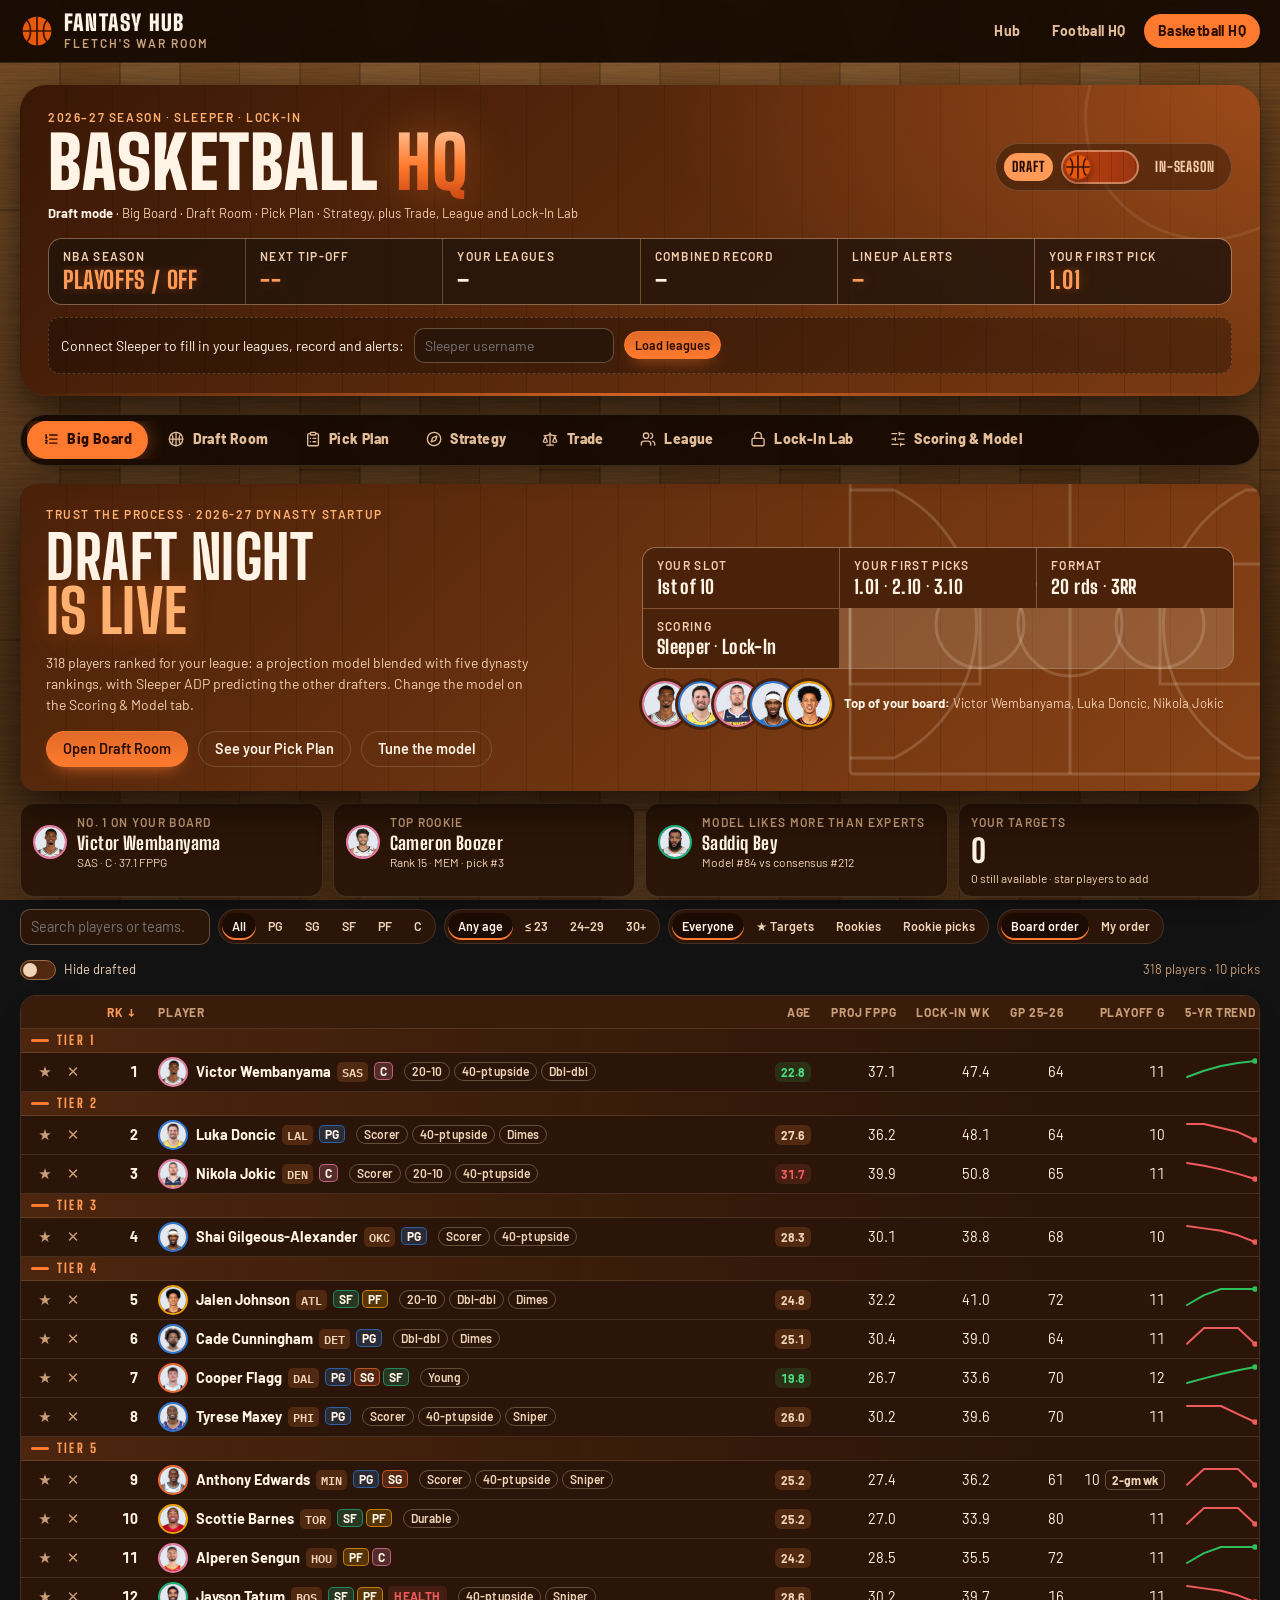
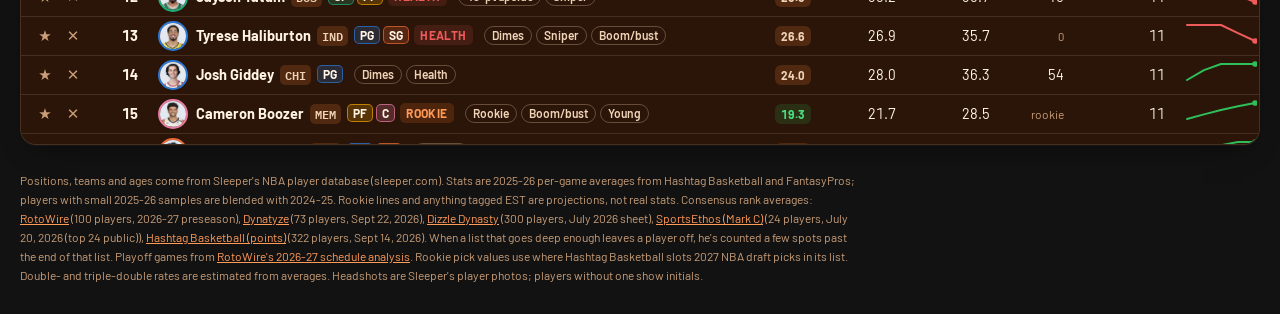
==== basketball/index.html @ 3eb24819 "Live boards: keep the team / game-time line (projection inline and short names go first), logo fallb" ====
<!doctype html><html><head><meta charset=utf8><meta name=viewport content="width=device-width,initial-scale=1,viewport-fit=cover"><style>:root{color-scheme:light;box-sizing:border-box;padding-top:env(safe-area-inset-top,0px);padding-bottom:env(safe-area-inset-bottom,0px)}html{scroll-padding-top:env(safe-area-inset-top,0px)}body{margin:0;padding:0;font:14px -apple-system,BlinkMacSystemFont,sans-serif;background:#fff;color:#000}img{max-width:100%}[hidden]:not([hidden=until-found i]){display:none!important}</style></head><body>
<title>Basketball HQ</title>
<link rel="preconnect" href="https://fonts.googleapis.com">
<link rel="preconnect" href="https://fonts.gstatic.com" crossorigin>
<link rel="stylesheet" href="https://fonts.googleapis.com/css2?family=Barlow+Condensed:wght@600;700&display=swap">
<link rel="stylesheet" href="https://fonts.googleapis.com/css2?family=IBM+Plex+Sans:wght@400;500;600;700&display=swap">
<link rel="stylesheet" href="https://fonts.googleapis.com/css2?family=IBM+Plex+Mono:wght@500;600&display=swap">
<link rel="stylesheet" href="https://fonts.googleapis.com/css2?family=Big+Shoulders+Display:wght@700;800;900&family=Barlow:wght@400;500;600;700&display=swap">
<style>
/* Layout: a scoreboard bar (brand, one-row tab rail, live pick clock) over a cool slate working floor.
   Cards are flat hairline surfaces; orange is reserved for "your turn" and primary actions.
   Type: condensed display for titles + numbers, Plex Sans for reading, Plex Mono for pick numbers and the clock. */
:root{
  --font-display:"Barlow Condensed","Arial Narrow","Roboto Condensed",system-ui,sans-serif;
  --font-body:"IBM Plex Sans",system-ui,-apple-system,"Segoe UI",Roboto,sans-serif;
  --font-mono:"IBM Plex Mono",ui-monospace,SFMono-Regular,Menlo,Consolas,monospace;
  --r-sm:6px; --r-md:10px; --r-lg:14px;
  --sp-1:4px; --sp-2:8px; --sp-3:12px; --sp-4:16px; --sp-5:24px; --sp-6:32px;
  --hit:34px;

  --page:#eef1f5; --surface:#fbfcfd; --surface-2:#f1f4f7; --surface-3:#e3e8ee;
  --ink:#0e141b; --ink-2:#3d4855; --muted:#5d6876; --grid:#e2e7ed; --axis:#b9c2cc;
  --border:rgba(14,20,27,0.10); --border-strong:rgba(14,20,27,0.22); --control:#8a96a3;
  --bar:#111821; --bar-ink:#f3f6f9; --bar-ink-2:#aab6c3; --bar-hover:#1d2733;
  --accent:#c2410c; --accent-text:#a3360a; --accent-ink:#ffffff; --accent-soft:rgba(194,65,12,0.10);
  --pg:#2a78d6; --sg:#eb6834; --sf:#1baf7a; --pf:#eda100; --c:#e87ba4;
  --s1:#2a78d6; --s2:#eb6834; --s3:#1baf7a; --s4:#eda100; --s5:#e87ba4; --s6:#008300; --s7:#4a3aa7; --s8:#e34948;
  --good:#0ca30c; --good-ink:#0b6b2b; --warn:#fab219; --warn-ink:#8a5a00; --bad:#c62828;
  --div-neg:#d03b3b; --div-pos:#2a78d6; --div-mid:#e3e8ee;
  --seq-1:#cde2fb; --seq-2:#9ec5f4; --seq-3:#5598e7; --seq-4:#256abf; --seq-5:#104281;
  --shadow:0 12px 32px rgba(14,20,27,.14); --dark:0;
}
@media (prefers-color-scheme: dark){:root:not([data-theme="light"]){
  color-scheme: dark;
  --page:#0a0d12; --surface:#121821; --surface-2:#18202b; --surface-3:#222c38;
  --ink:#f3f6f9; --ink-2:#c0c9d3; --muted:#8794a3; --grid:#1f2833; --axis:#3a4654;
  --border:rgba(255,255,255,0.09); --border-strong:rgba(255,255,255,0.20); --control:#5f6f82;
  --bar:#06090c; --bar-ink:#f3f6f9; --bar-ink-2:#9aa7b5; --bar-hover:#151c25;
  --accent:#ff7a33; --accent-text:#ff8a4c; --accent-ink:#121821; --accent-soft:rgba(255,122,51,0.14);
  --pg:#3987e5; --sg:#d95926; --sf:#199e70; --pf:#c98500; --c:#d55181;
  --s1:#3987e5; --s2:#d95926; --s3:#199e70; --s4:#c98500; --s5:#d55181; --s6:#008300; --s7:#9085e9; --s8:#e66767;
  --good:#2fbf5a; --good-ink:#2fbf5a; --warn:#fab219; --warn-ink:#fab219; --bad:#ef5b5b;
  --div-neg:#e66767; --div-pos:#3987e5; --div-mid:#2c3642;
  --seq-1:#184f95; --seq-2:#256abf; --seq-3:#3987e5; --seq-4:#6da7ec; --seq-5:#b7d3f6;
  --shadow:0 12px 32px rgba(0,0,0,.5); --dark:1;
}}
:root[data-theme="dark"]{
  color-scheme: dark;
  --page:#0a0d12; --surface:#121821; --surface-2:#18202b; --surface-3:#222c38;
  --ink:#f3f6f9; --ink-2:#c0c9d3; --muted:#8794a3; --grid:#1f2833; --axis:#3a4654;
  --border:rgba(255,255,255,0.09); --border-strong:rgba(255,255,255,0.20); --control:#5f6f82;
  --bar:#06090c; --bar-ink:#f3f6f9; --bar-ink-2:#9aa7b5; --bar-hover:#151c25;
  --accent:#ff7a33; --accent-text:#ff8a4c; --accent-ink:#121821; --accent-soft:rgba(255,122,51,0.14);
  --pg:#3987e5; --sg:#d95926; --sf:#199e70; --pf:#c98500; --c:#d55181;
  --s1:#3987e5; --s2:#d95926; --s3:#199e70; --s4:#c98500; --s5:#d55181; --s6:#008300; --s7:#9085e9; --s8:#e66767;
  --good:#2fbf5a; --good-ink:#2fbf5a; --warn:#fab219; --warn-ink:#fab219; --bad:#ef5b5b;
  --div-neg:#e66767; --div-pos:#3987e5; --div-mid:#2c3642;
  --seq-1:#184f95; --seq-2:#256abf; --seq-3:#3987e5; --seq-4:#6da7ec; --seq-5:#b7d3f6;
  --shadow:0 12px 32px rgba(0,0,0,.5); --dark:1;
}
@media (pointer:coarse){:root{--hit:44px}}

/* ---------- base ---------- */
*{box-sizing:border-box}
body{margin:0;background:var(--page);color:var(--ink);font:14px/1.5 var(--font-body)}
:focus-visible{outline:2px solid var(--accent);outline-offset:2px;border-radius:4px}
@media (prefers-reduced-motion: reduce){*,*::before,*::after{animation:none!important;transition:none!important;scroll-behavior:auto!important}}
button,input,select,textarea{font:inherit;color:inherit}
a{color:var(--accent-text)}
.num{font-variant-numeric:tabular-nums}
.vh{position:absolute!important;width:1px;height:1px;padding:0;margin:-1px;overflow:hidden;clip:rect(0 0 0 0);white-space:nowrap;border:0}
.skip{position:absolute;left:12px;top:-60px;z-index:300;background:var(--accent);color:var(--accent-ink);padding:8px 12px;border-radius:var(--r-sm);font-weight:600;text-decoration:none}
.skip:focus{top:12px}
h1,h2,h3{margin:0;text-wrap:balance}
h1,h2{font-family:var(--font-display);font-weight:700;letter-spacing:.2px;line-height:1.05}
h2{font-size:30px}
h3{font-size:15px;font-weight:650;letter-spacing:-.1px}
.sub{color:var(--muted);font-size:13px}
.eyebrow{font:600 12px/1 var(--font-body);text-transform:uppercase;letter-spacing:1.2px;color:var(--muted)}

/* ---------- scoreboard bar ---------- */
header.top{position:sticky;top:env(safe-area-inset-top,0px);z-index:40;background:var(--bar);color:var(--bar-ink);box-shadow:0 1px 0 rgba(255,255,255,.04)}
.top-inner{max-width:1480px;margin:0 auto;display:flex;align-items:center;gap:var(--sp-4);padding:0 20px;min-height:58px}
.brand{display:flex;align-items:center;gap:10px;white-space:nowrap;font:700 22px/1 var(--font-display);letter-spacing:.4px;text-transform:uppercase}
.brand small{display:block;font:500 12px/1.3 var(--font-body);color:var(--bar-ink-2);letter-spacing:.3px;text-transform:none;margin-top:3px}
.brand svg{flex:none}
nav.tabs{display:flex;gap:2px;overflow-x:auto;scrollbar-width:none;flex:1;min-width:0;align-self:stretch}
nav.tabs::-webkit-scrollbar{display:none}
nav.tabs button{position:relative;background:none;border:0;padding:0 12px;color:var(--bar-ink-2);cursor:pointer;font-weight:600;font-size:13.5px;white-space:nowrap;min-height:44px}
nav.tabs button:hover{color:var(--bar-ink);background:var(--bar-hover)}
nav.tabs button[aria-selected="true"]{color:var(--bar-ink)}
nav.tabs button[aria-selected="true"]::after{content:"";position:absolute;left:10px;right:10px;bottom:0;height:3px;border-radius:3px 3px 0 0;background:var(--accent)}
nav.tabs button:focus-visible{outline-offset:-3px}
.top-right{display:flex;gap:8px;align-items:center;flex:none}
.pill{display:inline-flex;align-items:center;gap:6px;padding:4px 10px;border:1px solid var(--border);border-radius:999px;font-size:12px;color:var(--ink-2);background:var(--surface);white-space:nowrap}
header .pill{background:transparent;border-color:rgba(255,255,255,.16);color:var(--bar-ink-2)}
.clockpill{font-family:var(--font-mono);font-weight:600;cursor:pointer}
.clockpill.mine{background:var(--accent);border-color:var(--accent);color:var(--accent-ink)}
.clockpill.low{animation:pulse 1s infinite}
.iconbtn{background:var(--surface);border:1px solid var(--border);border-radius:var(--r-md);min-width:var(--hit);min-height:var(--hit);padding:4px 10px;cursor:pointer;color:var(--ink-2)}
.iconbtn:hover{color:var(--ink);border-color:var(--border-strong)}
@media (max-width:900px){
  .top-inner{flex-wrap:wrap;gap:0 12px;padding:8px 16px 0}
  .brand{font-size:19px}
  .top-right{margin-left:auto}
  nav.tabs{flex-basis:100%;order:3;margin:6px -16px 0;padding:0 8px}
}

main{max-width:1480px;margin:0 auto;padding-block:24px;padding-inline:20px}
@media (max-width:760px){main{padding-block:16px;padding-inline:16px}}
section.view{display:none}
section.view.on{display:block;animation:rise .25s ease}
@keyframes rise{from{opacity:.4;transform:translateY(4px)}to{opacity:1;transform:none}}
@keyframes fade{from{opacity:0}to{opacity:1}}
.viewhead{display:flex;gap:var(--sp-3) var(--sp-4);align-items:flex-end;flex-wrap:wrap;margin-bottom:var(--sp-4)}
.viewhead .sub{margin-top:4px;max-width:70ch}
.card{background:var(--surface);border:1px solid var(--border);border-radius:var(--r-lg);padding:var(--sp-4);min-width:0}
.card h3{margin-bottom:2px}
.card > .sub{max-width:80ch}
.grid{display:grid;gap:var(--sp-4)}
.g2{grid-template-columns:repeat(2,minmax(0,1fr))}
.g3{grid-template-columns:repeat(3,minmax(0,1fr))}
.g4{grid-template-columns:repeat(4,minmax(0,1fr))}
@media (max-width:1100px){.g3,.g4{grid-template-columns:repeat(2,minmax(0,1fr))}}
@media (max-width:760px){.g2,.g3,.g4{grid-template-columns:minmax(0,1fr)} .slider-row{grid-template-columns:80px 1fr 80px}}
.row{display:flex;gap:var(--sp-2) 10px;align-items:center;flex-wrap:wrap}
.row > div{min-width:0}
.spacer{flex:1}
.stack > * + *{margin-top:var(--sp-4)}

/* ---------- board hero ---------- */
.hero{display:grid;grid-template-columns:1.4fr 1fr;gap:var(--sp-4);margin-bottom:var(--sp-4)}
@media (max-width:1000px){.hero{grid-template-columns:minmax(0,1fr)}}
.hero-main{position:relative;overflow:hidden;padding:20px 22px}
.hero-main h1{font-size:40px;margin:8px 0 8px;max-width:16ch;text-transform:uppercase}
.hero-main p{color:var(--ink-2);max-width:58ch;margin:0 0 16px;position:relative}
.hero-main .row{position:relative}
.court{position:absolute;right:-70px;top:-30px;opacity:.09;pointer-events:none}
@media (max-width:760px){.hero-main h1{font-size:32px}.court{display:none}}
.kpis{display:grid;grid-template-columns:repeat(4,minmax(0,1fr));gap:var(--sp-3)}
@media (max-width:1000px){.kpis{grid-template-columns:repeat(2,minmax(0,1fr))}}
@media (max-width:520px){#kpis{grid-template-columns:minmax(0,1fr)}}
.kpi{background:var(--surface);border:1px solid var(--border);border-radius:var(--r-md);padding:12px 14px;min-width:0}
.kpi .l{font-size:12px;color:var(--muted);text-transform:uppercase;letter-spacing:1px;font-weight:600}
.kpi .v{font:700 26px/1.1 var(--font-display);margin-top:3px;overflow-wrap:anywhere;letter-spacing:.2px}
.kpi .row>div{min-width:0}
.kpi .s{font-size:12px;color:var(--ink-2)}

/* ---------- controls ---------- */
.controls{display:flex;flex-wrap:wrap;gap:var(--sp-2);align-items:center;margin:var(--sp-4) 0 var(--sp-3)}
input[type=search],input[type=text],input[type=number],select{background:var(--surface);border:1px solid var(--border-strong);border-radius:var(--r-md);padding:6px 10px;min-height:var(--hit);outline:none;max-width:100%}
input[type=search]:focus,input[type=text]:focus,input[type=number]:focus,select:focus{border-color:var(--accent);box-shadow:0 0 0 3px var(--accent-soft)}
input[type=search]{min-width:220px}
@media (max-width:520px){input[type=search]{min-width:0;flex:1 1 100%}}
.chips{display:inline-flex;background:var(--surface);border:1px solid var(--border);border-radius:var(--r-md);padding:3px;gap:2px;max-width:100%;overflow-x:auto}
.chips button{border:0;background:none;padding:4px 10px;min-height:calc(var(--hit) - 8px);border-radius:7px;cursor:pointer;color:var(--ink-2);font-weight:600;font-size:12.5px;white-space:nowrap}
.chips button:hover{color:var(--ink);background:var(--surface-2)}
.chips button.on{background:var(--ink);color:var(--surface)}
.btn{display:inline-flex;align-items:center;justify-content:center;gap:6px;background:var(--surface);border:1px solid var(--border-strong);border-radius:var(--r-md);padding:6px 14px;min-height:var(--hit);cursor:pointer;font-weight:600;white-space:nowrap}
.btn:hover{background:var(--surface-2)}
.btn.primary{background:var(--accent);border-color:var(--accent);color:var(--accent-ink)}
.btn.primary:hover{filter:brightness(1.07)}
.btn.small{padding:3px 10px;font-size:12.5px;min-height:calc(var(--hit) - 6px);border-radius:8px}
.btn.ghost{border-color:transparent;background:none}
.btn.ghost:hover{background:var(--surface-2)}
.btn.danger{color:var(--bad)}
.btn:disabled{opacity:.45;cursor:not-allowed}
label.tog{position:relative;display:inline-flex;align-items:center;gap:8px;cursor:pointer;font-size:13px;color:var(--ink-2);min-height:var(--hit)}
.switch{position:relative;width:36px;height:20px;background:var(--surface-3);border-radius:999px;transition:.2s;flex:none;border:1px solid var(--control)}
.switch::after{content:"";position:absolute;left:2px;top:2px;width:14px;height:14px;border-radius:50%;background:var(--ink-2);transition:.2s}
input.sw{position:absolute;opacity:0;width:1px;height:1px;margin:0}
input.sw:checked + .switch{background:var(--accent);border-color:var(--accent)}
input.sw:checked + .switch::after{left:18px;background:var(--accent-ink)}
input.sw:focus-visible + .switch{outline:2px solid var(--accent);outline-offset:2px}
input[type=range]{accent-color:var(--accent);width:100%;min-height:24px}
details.setup{background:var(--surface);border:1px solid var(--border);border-radius:var(--r-lg);margin-bottom:var(--sp-4)}
details.setup summary{list-style:none;display:flex;align-items:center;gap:10px;flex-wrap:wrap;padding:10px 14px;cursor:pointer;min-height:var(--hit)}
details.setup summary::-webkit-details-marker{display:none}
details.setup summary::before{content:"";width:8px;height:8px;border-right:2px solid var(--muted);border-bottom:2px solid var(--muted);transform:rotate(-45deg);transition:.15s;flex:none}
details.setup[open] summary::before{transform:rotate(45deg)}
details.setup summary b{font-weight:650}
.setup-grid{display:flex;flex-wrap:wrap;gap:var(--sp-3) var(--sp-4);padding:4px 14px 14px;border-top:1px solid var(--border)}
.setup-grid label{display:flex;flex-direction:column;gap:4px;font-size:12px;color:var(--muted);font-weight:600;padding-top:10px}
.setup-grid label.wide{flex:1 1 260px}
.setup-grid input[type=text]{width:100%}
.toolbar{display:flex;gap:var(--sp-2);flex-wrap:wrap;align-items:center}

/* ---------- tables ---------- */
.tablewrap{overflow:auto;border:1px solid var(--border);border-radius:var(--r-lg);background:var(--surface);max-height:calc(100vh - 230px)}
@media (max-width:760px){.tablewrap{max-height:none}}
table{border-collapse:separate;border-spacing:0;width:100%}
th,td{padding:8px 10px;text-align:left;white-space:nowrap;border-bottom:1px solid var(--border)}
thead th{position:sticky;top:0;background:var(--surface-2);z-index:2;font-size:12px;font-weight:600;text-transform:uppercase;letter-spacing:.8px;color:var(--muted);user-select:none}
thead th[data-k]{cursor:pointer}
thead th button.sortbtn{all:unset;cursor:pointer;display:inline-flex;gap:4px;align-items:center}
thead th button.sortbtn:focus-visible{outline:2px solid var(--accent);outline-offset:2px;border-radius:3px}
thead th:hover{color:var(--ink)}
thead th.sorted{color:var(--accent-text)}
tbody tr[data-id],tbody tr[data-pick]{cursor:pointer;transition:background .12s}
tbody tr:hover{background:var(--surface-2)}
tbody tr:focus-visible{outline:2px solid var(--accent);outline-offset:-2px}
tbody tr.drafted{opacity:.4}
tbody tr.drafted td.nm{text-decoration:line-through}
td.r{text-align:right} th.r{text-align:right}
tr.tierbreak td{background:var(--page);color:var(--muted);font:700 12px/1 var(--font-display);text-transform:uppercase;letter-spacing:1.6px;padding:7px 10px;cursor:default}
tr.tierbreak td::before{content:"";display:inline-block;width:14px;height:2px;background:var(--accent);vertical-align:middle;margin-right:8px;border-radius:2px}
.pname{font-weight:650}
.pmeta{font-size:12px;color:var(--muted)}
.pos{display:inline-block;min-width:26px;text-align:center;font-size:12px;font-weight:700;padding:1px 6px;border-radius:var(--r-sm);border:1px solid var(--border-strong);color:var(--ink)}
.dot{display:inline-block;width:8px;height:8px;border-radius:50%;margin-right:5px;vertical-align:middle}
.team{font:600 12px/1.4 var(--font-mono);color:var(--ink-2);background:var(--surface-3);border-radius:5px;padding:0 5px;margin-left:6px}
.tag{display:inline-block;font-size:12px;font-weight:700;padding:1px 6px;border-radius:5px;margin-left:5px;vertical-align:1px;letter-spacing:.4px}
.tag.rk{background:var(--accent-soft);color:var(--accent-text)}
.tag.inj{background:color-mix(in srgb,var(--bad) 13%,transparent);color:var(--bad)}
.tag.est{background:var(--surface-3);color:var(--ink-2)}
.bar{position:relative;height:8px;background:var(--surface-3);border-radius:4px;min-width:90px;overflow:hidden}
.bar i{position:absolute;left:0;top:0;bottom:0;border-radius:4px;background:var(--accent)}
.star{background:none;border:0;cursor:pointer;color:var(--muted);font-size:15px;padding:0;line-height:1;min-width:26px;min-height:26px;border-radius:6px}
.star:hover{background:var(--surface-3);color:var(--ink)}
.star.on{color:var(--warn-ink)}
.star.avoid.on{color:var(--bad)}
.agechip{display:inline-block;min-width:36px;text-align:center;border-radius:var(--r-sm);padding:1px 5px;font-weight:700;font-size:12px}
.delta-up{color:var(--good-ink)} .delta-dn{color:var(--bad)}

/* ---------- modal ---------- */
.modal-bg{position:fixed;inset:0;background:rgba(6,9,12,.62);z-index:100;display:none;align-items:flex-start;justify-content:center;padding:40px 16px;overflow:auto}
.modal-bg.on{display:flex;animation:fade .2s}
.modal{background:var(--surface);border:1px solid var(--border-strong);border-radius:18px;max-width:980px;width:100%;box-shadow:var(--shadow);overflow:hidden}
.modal-head{padding:18px 20px;display:flex;gap:16px;align-items:center;border-bottom:1px solid var(--border);background:var(--surface-2)}
.modal-head h2{font-size:30px}
.avatar{width:58px;height:58px;border-radius:14px;display:grid;place-items:center;font-weight:800;font-size:20px;color:var(--ink);background:var(--surface-3);flex:none}
.modal-body{padding:18px 20px}
.close{margin-left:auto;font-size:18px}
@media (max-width:600px){.modal-bg{padding:0}.modal{border-radius:0;min-height:100%}.modal-head{flex-wrap:wrap}}

/* ---------- draft room ---------- */
.draft-layout{display:grid;grid-template-columns:minmax(0,1.1fr) minmax(0,1.25fr) minmax(0,1fr);gap:var(--sp-4);align-items:start}
@media (max-width:1200px){.draft-layout{grid-template-columns:repeat(2,minmax(0,1fr))}}
@media (max-width:800px){.draft-layout{grid-template-columns:minmax(0,1fr)}}
.clock{position:relative;border-radius:var(--r-lg);padding:18px;background:var(--bar);color:var(--bar-ink);overflow:hidden}
.clock .sub,.clock .pmeta{color:var(--bar-ink-2)}
.clock .bar i{background:var(--accent)}
.clock.mine{box-shadow:0 0 0 2px var(--accent) inset}
.clock.mine::before{content:"";position:absolute;inset:0 auto 0 0;width:6px;background:var(--accent)}
.clock .big{font:700 38px/1 var(--font-display);text-transform:uppercase;letter-spacing:.4px;margin:6px 0 4px}
.timer{font:600 34px/1 var(--font-mono);font-variant-numeric:tabular-nums;color:var(--bar-ink)}
.timer.low{color:var(--accent);animation:pulse 1s infinite}
@keyframes pulse{50%{opacity:.45}}
.avail{max-height:640px;overflow:auto;border:1px solid var(--border);border-radius:var(--r-md)}
.avail .it{display:flex;align-items:center;gap:8px;padding:7px 10px;border-bottom:1px solid var(--border);cursor:pointer;min-height:44px}
.avail .it > div{min-width:0}
.avail .it:hover{background:var(--surface-2)}
.avail .it:focus-visible{outline:2px solid var(--accent);outline-offset:-2px}
.avail .it .rk{width:30px;color:var(--muted);font:500 12px var(--font-mono);flex:none}
.rec{display:flex;gap:10px;align-items:center;padding:10px 12px;border:1px solid var(--border);border-radius:var(--r-md);margin-bottom:8px;background:var(--surface);transition:border-color .15s}
.rec > div{min-width:0}
.rec:hover{border-color:var(--border-strong)}
.rec:first-child{border-color:var(--accent);background:linear-gradient(90deg,var(--accent-soft),transparent 60%)}
.rec .score{font:700 22px/1 var(--font-display);width:46px;text-align:center}
.reason{display:inline-block;font-size:12px;padding:1px 8px;border-radius:999px;margin:3px 4px 0 0;font-weight:600;border:1px solid var(--border-strong);color:var(--ink-2)}
.reason.hot{border-color:var(--bad);color:var(--bad)}
.reason.acc{border-color:var(--accent);color:var(--accent-text)}
.boardgrid{overflow:auto;border:1px solid var(--border);border-radius:var(--r-md);max-height:70vh}
.boardgrid table{font-size:12px}
.boardgrid td,.boardgrid th{padding:4px;border-right:1px solid var(--border);min-width:92px;max-width:110px;white-space:normal;vertical-align:top}
.boardgrid thead th{position:sticky;top:0;background:var(--surface-2);font-size:12px;text-align:center;z-index:3}
.boardgrid th.me{color:var(--accent-text);box-shadow:inset 0 -2px 0 var(--accent)}
.boardgrid tbody th{position:sticky;left:0;background:var(--surface-2);z-index:2;min-width:44px;text-align:center;font-family:var(--font-mono);font-size:12px}
.boardgrid thead th:first-child{left:0;z-index:4;min-width:44px}
.cell{border-radius:7px;padding:4px 5px;min-height:36px;line-height:1.2}
.cell b{display:block;font-size:12px}
.cell.now{outline:2px dashed var(--accent);outline-offset:-2px}
.cell.empty{color:var(--muted);font:500 12px var(--font-mono)}
.roster .slot{display:flex;align-items:center;gap:8px;padding:6px 0;border-bottom:1px dashed var(--border)}
.legend{display:flex;gap:6px 14px;flex-wrap:wrap;font-size:12px;color:var(--ink-2)}
.legend span{display:inline-flex;align-items:center;gap:6px}
.sw-sq{width:10px;height:10px;border-radius:3px;display:inline-block}
.chartbox{position:relative;height:320px;margin-top:10px}
.chartbox.sm{height:220px}
.chartbox.lg{height:420px}
@media (max-width:600px){.chartbox.lg{height:360px}}
.chartempty{position:absolute;inset:0;display:grid;place-items:center;text-align:center;color:var(--muted);font-size:13px;padding:20px;pointer-events:none}

/* heatmap */
.heat td{padding:5px 8px;text-align:center;font-size:12px;border-bottom:2px solid var(--surface);border-right:2px solid var(--surface)}
.heat td.n{text-align:left}
.heat th{position:static}

/* lock-in */
.gamecards{display:flex;gap:10px;flex-wrap:wrap;margin:12px 0}
.gcard{width:120px;height:140px;border-radius:var(--r-lg);border:1px solid var(--border);background:var(--surface-2);display:flex;flex-direction:column;align-items:center;justify-content:center;gap:4px;transition:.3s;position:relative}
.gcard .d{font-size:12px;color:var(--muted);text-transform:uppercase;letter-spacing:.8px;font-weight:600}
.gcard .s{font:700 40px/1 var(--font-display)}
.gcard.hidden .s{color:var(--muted)}
.gcard.locked{border-color:var(--accent);box-shadow:0 0 0 2px var(--accent) inset;background:var(--accent-soft)}
.gcard.flip{animation:flip .45s ease}
@keyframes flip{0%{transform:rotateY(90deg)}100%{transform:none}}
.gcard .lk{position:absolute;top:8px;right:8px;font-size:12px;font-weight:800;color:var(--accent-text);letter-spacing:.6px}
.steps{counter-reset:s;display:grid;gap:12px}
.step{display:flex;gap:12px}
.step::before{counter-increment:s;content:counter(s);flex:none;width:26px;height:26px;border-radius:8px;background:var(--accent-soft);color:var(--accent-text);font:700 15px/26px var(--font-display);text-align:center}

.toast{position:fixed;bottom:calc(20px + env(safe-area-inset-bottom,0px));left:50%;transform:translateX(-50%) translateY(90px);background:var(--ink);color:var(--surface);padding:10px 16px;border-radius:var(--r-md);font-weight:600;z-index:200;transition:.3s;opacity:0;max-width:calc(100vw - 32px);box-shadow:var(--shadow);pointer-events:none}
.toast.on{transform:translateX(-50%);opacity:1}
.foot{color:var(--muted);font-size:12px;margin:26px 0 10px;line-height:1.6;max-width:120ch}
.scoregrid{display:grid;grid-template-columns:repeat(auto-fill,minmax(120px,1fr));gap:10px}
.scoregrid label{display:flex;flex-direction:column;gap:4px;font-size:12px;color:var(--ink-2);font-weight:600}
.slider-row{display:grid;grid-template-columns:110px 1fr 72px;gap:10px;align-items:center;margin:6px 0}
.slider-row .end{font-size:12px;color:var(--muted)}
.mini-legend{font-size:12px;color:var(--muted)}
.empty-note{color:var(--muted);text-align:center;padding:30px 10px}
.fpbreak{display:flex;height:22px;border-radius:6px;overflow:hidden;gap:2px;background:var(--surface)}
.fpbreak div{display:flex;align-items:center;justify-content:center;font-size:12px;font-weight:700;color:var(--ink);min-width:0;overflow:hidden}

/* photos, badges, highlights */
.ph{position:relative;display:inline-grid;place-items:center;width:34px;height:34px;border-radius:50%;background:var(--surface-3);overflow:hidden;flex:none;vertical-align:middle;border:2px solid var(--pc,var(--border))}
.ph::before{content:attr(data-i);font:700 12px/1 var(--font-display);letter-spacing:.4px;color:var(--ink-2)}
.ph img{position:absolute;inset:0;width:100%;height:100%;object-fit:cover;object-position:center top}
.ph.sm{width:26px;height:26px}.ph.sm::before{font-size:12px}
.ph.xl{width:96px;height:96px;border-radius:20px;border-width:3px}.ph.xl::before{font-size:32px}
.pcell{display:flex;align-items:center;gap:10px;min-width:260px}
.elig{display:inline-flex;gap:3px;margin-left:6px;vertical-align:1px}
.elig span{font-size:12px;font-weight:700;padding:0 5px;border-radius:5px;color:var(--ink);background:color-mix(in srgb,var(--pc) 22%,var(--surface));border:1px solid color-mix(in srgb,var(--pc) 70%,transparent);line-height:16px}
.badges{display:flex;gap:4px;flex-wrap:wrap;margin-top:3px}
.bdg{font-size:12px;font-weight:600;padding:0 7px;border-radius:999px;border:1px solid var(--border-strong);color:var(--ink-2);white-space:nowrap;line-height:17px}
.hl{list-style:none;padding:0;margin:8px 0 0;display:grid;gap:7px}
.hl li{display:flex;gap:10px;align-items:flex-start;line-height:1.45}
.hl li::before{content:"";flex:none;width:8px;height:8px;border-radius:50%;background:var(--accent);margin-top:6px}
.hl li.good::before{background:var(--good)} .hl li.warn::before{background:var(--warn)} .hl li.info::before{background:var(--pg)}
.rng{position:relative;height:6px;width:110px;background:var(--surface-3);border-radius:3px}
.rng i{position:absolute;top:0;bottom:0;border-radius:3px;background:var(--accent);opacity:.45}
.rng b{position:absolute;top:-3px;width:4px;height:12px;border-radius:2px;background:var(--accent)}
.slotgrid{display:grid;grid-template-columns:repeat(auto-fill,minmax(88px,1fr));gap:6px;margin-top:8px}
.lslot{border:1px dashed var(--control);border-radius:9px;padding:5px 7px;font-size:12px;min-height:44px;min-width:0;overflow-wrap:anywhere}
.lslot b{display:block;font:700 12px/1.2 var(--font-display);color:var(--muted);letter-spacing:.8px}
.lslot.full{border-style:solid;border-color:var(--border-strong);background:var(--surface-2)}
.lslot.open{border-color:var(--accent);color:var(--accent-text)}
.linkbtn{display:inline-flex;align-items:center;gap:6px;text-decoration:none}
.mynote{margin:0 0 10px;padding:8px 12px;border-radius:var(--r-md);background:var(--accent-soft);color:var(--ink-2);font-size:13px}
.handle{cursor:grab;color:var(--muted);user-select:none;padding:0 4px;font-size:15px;line-height:1}
tr.dragging{opacity:.4} tr.dropline td{box-shadow:inset 0 2px 0 var(--accent)}
.mv{background:none;border:1px solid var(--border-strong);border-radius:6px;padding:0 6px;cursor:pointer;color:var(--ink-2);font-size:12px;line-height:22px;min-width:26px}
.mv:hover{background:var(--surface-3);color:var(--ink)}
.odds{display:inline-block;min-width:46px;text-align:center;font:600 12px/1.5 var(--font-mono);padding:1px 6px;border-radius:999px}
.odds.hi{color:var(--good-ink);background:color-mix(in srgb,var(--good) 15%,transparent)}
.odds.md{color:var(--warn-ink);background:color-mix(in srgb,var(--warn) 20%,transparent)}
.odds.lo{color:var(--bad);background:color-mix(in srgb,var(--bad) 13%,transparent)}
.alert{display:flex;gap:10px;align-items:flex-start;padding:8px 10px;border-radius:var(--r-md);border:1px solid var(--border);margin-bottom:6px;font-size:13px}
.alert b.k{flex:none;font:700 12px/1.4 var(--font-display);letter-spacing:1px;padding:1px 7px;border-radius:5px;color:var(--ink);border:1px solid}
.alert.run{border-left:3px solid var(--bad)} .alert.run b.k{border-color:var(--bad);color:var(--bad)}
.alert.tier{border-left:3px solid var(--warn)} .alert.tier b.k{border-color:var(--warn);color:var(--warn-ink)}
.alert.ok{border-left:3px solid var(--good)} .alert.ok b.k{border-color:var(--good);color:var(--good-ink)}
.tag.pk{background:color-mix(in srgb,var(--pf) 20%,transparent);color:var(--ink)}
tr.pickrow td{background:color-mix(in srgb,var(--pf) 7%,transparent)}
.tside .titem{display:flex;align-items:center;gap:8px;padding:7px 0;border-bottom:1px dashed var(--border)}
.tside .titem > div{min-width:0}
.tv{font:700 34px/1 var(--font-display)}
.tmeter{position:relative;height:14px;border-radius:7px;background:var(--surface-3);margin-top:10px;overflow:hidden}
.tmeter i{position:absolute;top:0;bottom:0;left:50%;width:2px;background:var(--ink);opacity:.6}
.tmeter b{position:absolute;top:0;bottom:0;border-radius:7px}
.lot{display:flex;align-items:center;gap:10px;padding:6px 0;border-bottom:1px dashed var(--border)}
.lot select{flex:1;min-width:0}
.lotpick{display:flex;align-items:center;gap:12px;padding:10px 12px;border-radius:var(--r-md);border:1px solid var(--border);margin-bottom:8px;background:var(--surface-2);animation:fade .4s}
.lotpick .n{font:700 28px/1 var(--font-display);width:48px}
.lotpick:first-child .n{color:var(--accent-text)}
.syncbox textarea{width:100%;min-height:180px;background:var(--surface);color:var(--ink);border:1px solid var(--border-strong);border-radius:var(--r-md);padding:10px;font:13px/1.45 var(--font-mono)}
.po{display:inline-block;font-size:12px;font-weight:700;padding:0 6px;border-radius:5px;margin-left:5px;border:1px solid var(--border-strong);color:var(--ink-2)}
kbd{background:var(--surface-3);border:1px solid var(--border);border-radius:5px;padding:0 5px;font:11px var(--font-mono)}
.seclabel{display:flex;align-items:center;gap:10px;margin:var(--sp-5) 0 var(--sp-3)}
.seclabel::after{content:"";flex:1;height:1px;background:var(--border)}
.livebar{display:flex;align-items:center;gap:8px 10px;flex-wrap:wrap;padding:10px 12px;border:1px solid var(--border);border-radius:var(--r-lg);background:var(--surface);margin-bottom:14px}
.livebar .ld{width:10px;height:10px;border-radius:50%;background:var(--control);flex:none}
.livebar.on{border-color:color-mix(in srgb,var(--good) 50%,var(--border))}
.livebar.on .ld{background:var(--good);box-shadow:0 0 0 4px color-mix(in srgb,var(--good) 22%,transparent);animation:pulse 2s infinite}
.livebar.warn{border-left:3px solid var(--warn)} .livebar.warn .ld{background:var(--warn)}
.livebar.bad{border-left:3px solid var(--bad)} .livebar.bad .ld{background:var(--bad)}
.askbox{margin-top:10px;padding:10px 12px;border:1px solid var(--border);border-radius:var(--r-md);background:var(--surface-2)}
.askout{white-space:pre-wrap;margin-top:8px;font-size:13.5px;line-height:1.55;color:var(--ink);overflow-wrap:anywhere}
.askout:empty{display:none}
.askout.busy{color:var(--muted)}
.advice{margin-top:10px;padding:10px 12px;border-radius:var(--r-md);border:1px solid var(--accent);background:var(--accent-soft)}
.planpicks{display:grid;grid-template-columns:repeat(auto-fill,minmax(260px,1fr));gap:var(--sp-3)}
.plancard .pk{font:700 24px/1 var(--font-display);color:var(--accent-text)}
.plancard .pl{display:flex;align-items:center;gap:8px;padding:4px 4px;cursor:pointer;border-radius:6px;min-width:0}
.plancard .pl .pname{overflow:hidden;text-overflow:ellipsis;white-space:nowrap;min-width:0}
.plancard .pl:hover{background:var(--surface-2)}
table.plan thead th{position:sticky;top:0;background:var(--surface-2);z-index:2;white-space:nowrap}
table.plan td.n{min-width:230px}
.pgrade{flex:none;width:46px;height:46px;border-radius:12px;display:grid;place-items:center;font:900 23px/1 var(--font-display);letter-spacing:.3px;border:2px solid var(--gc);color:var(--gc);background:color-mix(in srgb,var(--gc) 12%,transparent)}
.pgrade.sm{width:36px;height:32px;font-size:17px;border-radius:9px;border-width:1.5px}
.g-a{--gc:var(--good-ink)} .g-b{--gc:var(--warn-ink)} .g-c{--gc:var(--bad)}
.livebar.mock{border-left:3px solid var(--accent)} .livebar.mock .ld{background:var(--accent)}
/* Desktop density: compact two-column hero, single-line board rows, tighter tiles and controls */
main{max-width:1600px;padding-block:18px}
.hero{grid-template-columns:minmax(0,1fr);margin-bottom:12px}
.hero-main.jumbo{display:grid;grid-template-columns:minmax(0,1fr) minmax(0,1.05fr);gap:14px 32px;align-items:center;padding:20px 24px}
.jumbo .jl,.jumbo .jr{position:relative;min-width:0}
.jumbo h1{font-size:50px;margin:6px 0 8px}
.jumbo p{margin:0 0 14px;max-width:62ch;font-size:14px}
.jumbo .facepile{margin-top:12px}
.jumbo .herostrip b{font-size:19px;white-space:nowrap;overflow:hidden;text-overflow:ellipsis}
#bSearch{min-width:190px;width:190px}
@media (max-width:900px){.hero-main.jumbo{grid-template-columns:minmax(0,1fr)}}
.kpis{gap:10px}
.kpi{padding:9px 12px}
.kpi .v{font-size:26px}
.controls{margin:12px 0 8px}
.tablewrap{max-height:calc(100vh - 150px)}
#boardTable td{padding:4px 10px}
#boardTable thead th{padding:7px 10px}
#boardTable .pcell{gap:8px;min-width:0}
#boardTable .pcell .ph{width:30px;height:30px}
#boardTable .badges{display:inline-flex;margin:0 0 0 8px;vertical-align:1px}
#boardTable .pmeta{line-height:1.2}
#boardTable tr.tierbreak td{padding:5px 10px;font-size:13px}
#boardTable .star{min-width:28px;min-height:28px}
@media (max-width:1580px){#modePill{display:none}}
@media (max-width:800px){.draft-layout > :nth-child(2){order:-1}}

/* ===== Facelift — "arena night". Layout: a navy jumbotron hero and on-the-clock panel over a cool arena floor,
   with ball orange as the only loud color. Type: Big Shoulders Display for scoreboard headings and numbers,
   Barlow for reading, Plex Mono for pick numbers. Court lines are the recurring motif. ===== */
:root{
  --font-display:"Big Shoulders Display","Barlow Condensed","Arial Narrow",system-ui,sans-serif;
  --font-body:"Barlow","IBM Plex Sans",system-ui,-apple-system,"Segoe UI",Roboto,sans-serif;
  --page:#eceff6; --surface:#ffffff; --surface-2:#f2f4f9; --surface-3:#e2e7f1;
  --ink:#0c1430; --ink-2:#38415d; --muted:#5c6582; --grid:#e3e7f0; --axis:#b6bfd2;
  --border:rgba(12,20,48,.10); --border-strong:rgba(12,20,48,.22); --control:#8790a9;
  --bar:#0a1330; --bar-ink:#f4f6fc; --bar-ink-2:#aab4d0; --bar-hover:#16224a;
  --accent:#e8590c; --accent-text:#b4440a; --accent-ink:#ffffff; --accent-soft:rgba(232,89,12,.11);
  --hero-1:#0b1736; --hero-2:#1c2f66; --hero-ink:#f4f6fc; --hero-ink-2:#b3bdd8; --hero-accent:#ff7a2e;
  --court-line:rgba(255,255,255,.10); --glow:rgba(255,122,46,.26);
  --shadow:0 16px 40px rgba(12,20,48,.18); --lift:0 1px 0 rgba(12,20,48,.04),0 10px 24px -16px rgba(12,20,48,.35);
}
@media (prefers-color-scheme: dark){:root:not([data-theme="light"]){
  color-scheme:dark;
  --page:#060a17; --surface:#0e1530; --surface-2:#131c3a; --surface-3:#1c2750;
  --ink:#eef2fc; --ink-2:#c2cae2; --muted:#8892b3; --grid:#19213f; --axis:#34406a;
  --border:rgba(255,255,255,.08); --border-strong:rgba(255,255,255,.18); --control:#5b6690;
  --bar:#040713; --bar-ink:#f4f6fc; --bar-ink-2:#98a3c4; --bar-hover:#111a38;
  --accent:#ff7a2e; --accent-text:#ff9150; --accent-ink:#0e1530; --accent-soft:rgba(255,122,46,.15);
  --hero-1:#0a1230; --hero-2:#1a2a68; --hero-ink:#f4f6fc; --hero-ink-2:#a9b4d4; --hero-accent:#ff8a45;
  --court-line:rgba(255,255,255,.08); --glow:rgba(255,122,46,.30);
  --shadow:0 16px 40px rgba(0,0,0,.55); --lift:0 1px 0 rgba(255,255,255,.03),0 12px 28px -16px rgba(0,0,0,.7);
}}
:root[data-theme="dark"]{
  color-scheme:dark;
  --page:#060a17; --surface:#0e1530; --surface-2:#131c3a; --surface-3:#1c2750;
  --ink:#eef2fc; --ink-2:#c2cae2; --muted:#8892b3; --grid:#19213f; --axis:#34406a;
  --border:rgba(255,255,255,.08); --border-strong:rgba(255,255,255,.18); --control:#5b6690;
  --bar:#040713; --bar-ink:#f4f6fc; --bar-ink-2:#98a3c4; --bar-hover:#111a38;
  --accent:#ff7a2e; --accent-text:#ff9150; --accent-ink:#0e1530; --accent-soft:rgba(255,122,46,.15);
  --hero-1:#0a1230; --hero-2:#1a2a68; --hero-ink:#f4f6fc; --hero-ink-2:#a9b4d4; --hero-accent:#ff8a45;
  --court-line:rgba(255,255,255,.08); --glow:rgba(255,122,46,.30);
  --shadow:0 16px 40px rgba(0,0,0,.55); --lift:0 1px 0 rgba(255,255,255,.03),0 12px 28px -16px rgba(0,0,0,.7);
}
body{font-size:14.5px;background:radial-gradient(1100px 380px at 50% -140px,var(--glow),transparent 72%) no-repeat,var(--page)}
h1,h2{font-weight:800;letter-spacing:.4px}
.viewhead h2{font-size:42px;text-transform:uppercase;line-height:.95}
.card h3{font-family:var(--font-display);font-weight:800;font-size:19px;letter-spacing:.5px;text-transform:uppercase}
.eyebrow{letter-spacing:1.6px}

/* scoreboard bar */
header.top{background:linear-gradient(180deg,var(--bar),color-mix(in srgb,var(--bar) 82%,var(--hero-2)));box-shadow:inset 0 -1px 0 var(--court-line)}
.brand{font:800 25px/1 var(--font-display);letter-spacing:1px}
.brand svg{filter:drop-shadow(0 0 10px var(--glow))}
nav.tabs button{font-size:14px;letter-spacing:.2px}
nav.tabs button[aria-selected="true"]::after{height:3px;left:12px;right:12px;box-shadow:0 0 14px var(--accent)}

/* surfaces */
.card{border-radius:16px;box-shadow:var(--lift)}
.kpi{border-radius:14px;box-shadow:var(--lift)}
.kpi .v{font-size:32px;font-weight:800;letter-spacing:.4px}
.kpi .l{letter-spacing:1.3px}
.btn{border-radius:999px;padding-inline:16px}
.btn.small{border-radius:999px}
.btn.primary{background:linear-gradient(180deg,color-mix(in srgb,var(--accent) 86%,var(--accent-ink)),var(--accent));box-shadow:0 8px 18px -10px var(--accent)}
.chips{border-radius:999px;padding:3px}
.chips button{border-radius:999px}
.chips button.on{background:var(--bar);color:var(--bar-ink);box-shadow:inset 0 -2px 0 var(--accent)}
.tablewrap{border-radius:16px;box-shadow:var(--lift)}
thead th{background:var(--surface-2);font-family:var(--font-body);font-weight:700}
tr.tierbreak td{background:linear-gradient(90deg,var(--accent-soft),transparent 60%),var(--surface);color:var(--accent-text);font:800 14px/1 var(--font-display);letter-spacing:2.2px;padding:9px 12px}
tr.tierbreak td::before{width:18px;height:3px}
.pcell .ph{width:42px;height:42px}
.pname{font-weight:700}
.ph{box-shadow:0 0 0 2px var(--surface)}

/* jumbotron hero */
.hero-main.jumbo{background:linear-gradient(135deg,var(--hero-1) 0%,var(--hero-2) 100%);color:var(--hero-ink);border:0;padding:24px 26px;box-shadow:var(--shadow)}
.jumbo .court{right:-40px;top:-20px;opacity:1}
.jumbo .eyebrow{color:var(--hero-accent)}
.jumbo h1{font-size:60px;line-height:.9;max-width:none;margin:10px 0 14px;text-transform:uppercase;letter-spacing:.6px}
.jumbo h1 .cd{display:block;color:var(--hero-accent);text-shadow:0 0 28px var(--glow)}
.jumbo p{color:var(--hero-ink-2);margin:14px 0 16px}
.herostrip{position:relative;display:grid;grid-template-columns:repeat(auto-fit,minmax(150px,1fr));gap:1px;border:1px solid var(--court-line);border-radius:14px;overflow:hidden;background:var(--court-line)}
.herostrip > div{padding:10px 14px;min-width:0;background:var(--hero-1)}
.herostrip .l{display:block;font:600 12px/1.2 var(--font-body);text-transform:uppercase;letter-spacing:1.3px;color:var(--hero-ink-2)}
.herostrip b{display:block;font:800 22px/1.15 var(--font-display);color:var(--hero-ink);letter-spacing:.4px;margin-top:3px;overflow-wrap:anywhere}
.facepile{position:relative;display:flex;align-items:center;gap:12px;margin-top:14px;flex-wrap:wrap}
.facepile .faces{display:flex;padding-left:10px}
.facepile .ph{width:46px;height:46px;margin-left:-10px;box-shadow:0 0 0 3px var(--hero-1)}
.facepile .sub{color:var(--hero-ink-2)}
.facepile b{color:var(--hero-ink)}
.jumbo .btn:not(.primary){background:transparent;color:var(--hero-ink);border-color:var(--court-line)}
.jumbo .btn:not(.primary):hover{background:color-mix(in srgb,var(--hero-ink) 10%,transparent)}
@media (max-width:760px){.jumbo h1{font-size:40px}.herostrip{grid-template-columns:repeat(2,minmax(0,1fr))}}

/* draft room: on-the-clock jumbotron */
.clock{background:linear-gradient(135deg,var(--hero-1),var(--hero-2));color:var(--hero-ink);border-radius:16px;box-shadow:var(--shadow)}
.clock .sub,.clock .pmeta{color:var(--hero-ink-2)}
.clock .big{font-size:46px;font-weight:900;letter-spacing:.8px}
.clock.mine{box-shadow:0 0 0 2px var(--accent),0 0 46px -8px var(--glow)}
.clock.mine .big{color:var(--hero-accent);text-shadow:0 0 24px var(--glow)}
.rec{border-radius:12px}
.rec:first-child{box-shadow:0 10px 26px -18px var(--accent)}
.rec .score{font-weight:900;font-size:26px}
.livebar{border-radius:14px;box-shadow:var(--lift)}
.plancard .pk{font-weight:900;font-size:28px}

/* draft grade */
.gradecard{display:grid;grid-template-columns:auto minmax(0,1fr);gap:8px 26px;align-items:start;background:linear-gradient(135deg,var(--hero-1),var(--hero-2));color:var(--hero-ink);border:0;margin-bottom:var(--sp-4);padding:22px 24px;box-shadow:var(--shadow)}
.gradecard .eyebrow{color:var(--hero-accent)}
.gradecard .sub{color:var(--hero-ink-2)}
.gradecard h3{color:var(--hero-ink)}
.gradebig{font:900 112px/.85 var(--font-display);color:var(--hero-accent);text-shadow:0 0 34px var(--glow);min-width:130px;text-align:center;padding-top:6px}
.gradebig small{display:block;font:600 12px/1.3 var(--font-body);letter-spacing:1.3px;text-transform:uppercase;color:var(--hero-ink-2);text-shadow:none;margin-top:10px}
.gradesum{font-size:15.5px;line-height:1.5;margin:6px 0 0;max-width:70ch}
.subgrades{display:grid;grid-template-columns:repeat(auto-fill,minmax(150px,1fr));gap:8px;margin-top:14px}
.sg{border:1px solid var(--court-line);border-radius:12px;padding:9px 12px;min-width:0;background:color-mix(in srgb,var(--hero-1) 45%,transparent)}
.sg .l{display:block;font:600 12px/1.2 var(--font-body);text-transform:uppercase;letter-spacing:1.2px;color:var(--hero-ink-2)}
.sg b{display:block;font:800 24px/1.1 var(--font-display);color:var(--hero-ink);margin-top:3px}
.sg span.d{font-size:12px;color:var(--hero-ink-2)}
.gradelist{grid-column:1 / -1;overflow-x:auto;margin-top:6px;border:1px solid var(--court-line);border-radius:12px}
.gradelist table{font-size:13px}
.gradelist th{position:static;background:transparent;color:var(--hero-ink-2);border-bottom:1px solid var(--court-line)}
.gradelist td{border-bottom:1px solid var(--court-line);color:var(--hero-ink)}
.gradelist tr.me td{background:color-mix(in srgb,var(--hero-accent) 16%,transparent)}
.gradelist tbody tr:hover{background:transparent}
.gl{display:inline-block;min-width:34px;text-align:center;font:800 15px/1.4 var(--font-display);border-radius:6px;border:1px solid var(--court-line)}
@media (max-width:640px){.gradecard{grid-template-columns:minmax(0,1fr)}.gradebig{text-align:left;font-size:84px}}
</style>
<style id="hub-hardwood">
/* Fantasy Hub skin: hardwood floor + ball orange, applied over the Draft HQ's own tokens in every color scheme. */
html:root:root:root{color-scheme:dark;
  --page:#1a0b03; --surface:#2b1508; --surface-2:#3a1c0a; --surface-3:#512911;
  --ink:#fff4e6; --ink-2:#f0d4b8; --muted:#c99e78; --grid:#41240f; --axis:#6e4226;
  --border:rgba(255,224,190,.13); --border-strong:rgba(255,224,190,.28); --control:#9a6a45;
  --bar:#1c0b02; --bar-ink:#fff4e6; --bar-ink-2:#e3bd98; --bar-hover:#3a1a07;
  --accent:#ff7a2e; --accent-text:#ff9a57; --accent-ink:#2a0d00; --accent-soft:rgba(255,122,46,.16);
  --hero-1:#4a2109; --hero-2:#9a4c18; --hero-ink:#fff4e6; --hero-ink-2:#f3cfae; --hero-accent:#ffb070;
  --court-line:rgba(255,240,220,.17); --glow:rgba(255,122,46,.32);
  --good:#2fbf5a; --good-ink:#4ade80; --warn:#fab219; --warn-ink:#fbbf24; --bad:#ef5b5b; --div-mid:#4a2a14;
  --shadow:0 16px 40px rgba(0,0,0,.6); --lift:0 1px 0 rgba(255,255,255,.03),0 12px 28px -16px rgba(0,0,0,.75);
}
html body{background:
  radial-gradient(1100px 420px at 50% -120px,rgba(255,170,100,.22),transparent 70%),
  linear-gradient(180deg,rgba(26,10,2,.42),rgba(18,7,1,.66) 75%),
  url("data:image/svg+xml;utf8,<svg xmlns='http://www.w3.org/2000/svg' width='240' height='720'><defs><filter id='g'><feTurbulence type='fractalNoise' baseFrequency='.02 .6' numOctaves='3' seed='4'/><feColorMatrix values='0 0 0 0 0  0 0 0 0 0  0 0 0 0 0  0 0 0 .22 0'/></filter></defs><rect width='60' height='720' fill='%23c98a47'/><rect x='60' width='60' height='720' fill='%23b97938'/><rect x='120' width='60' height='720' fill='%23d29651'/><rect x='180' width='60' height='720' fill='%23be7f3d'/><rect width='240' height='720' filter='url(%23g)'/><g stroke='%23000' stroke-opacity='.28' stroke-width='1.5'><path d='M60 0v720M120 0v720M180 0v720M240 0v720'/><path d='M0 210h60M60 470h60M120 90h60M180 340h60M0 640h60M120 560h60'/></g></svg>");
  background-attachment:fixed}
html header.top{background:linear-gradient(180deg,#1c0b02,#2a1206)}
html .hero-main.jumbo,html .clock,html .gradecard{background:repeating-linear-gradient(90deg,rgba(0,0,0,.12) 0 1px,transparent 1px 46px),linear-gradient(135deg,#4a2109 0%,#8a4316 100%)}
</style><a class="skip" href="#main">Skip to content</a>
<link rel="stylesheet" href="nba.css?v=20261015i">
<script src="../assets/icons.js?v=20261015i"></script>
<header class="topnav">
  <div class="wrap">
    <a class="logo" href="../index.html" aria-label="Fantasy Hub home">
      <svg class="ball" viewBox="0 0 64 64" aria-hidden="true"><circle cx="32" cy="32" r="27" fill="#e8590c"/><g fill="none" stroke="#3b1404" stroke-width="3.2"><path d="M5 32h54M32 5v54M13 12c9 8 9 32 0 40M51 12c-9 8-9 32 0 40"/></g></svg>
      <span>Fantasy Hub<small>Fletch's war room</small></span>
    </a>
    <nav class="navlinks" aria-label="Main">
      <a href="../index.html">Hub</a>
      <a href="../football/index.html">Football HQ</a>
      <a href="index.html" aria-current="page">Basketball HQ</a>
    </nav>
  </div>
</header>

<main id="main" tabindex="-1">
<!-- ================= SCOREBOARD (every tab) ================= -->
<section class="bb-sb" id="bbSB" aria-label="Your basketball at a glance">
  <div class="bb-sb-row">
    <div class="bb-sb-id">
      <div class="eyebrow">2026–27 season · Sleeper · Lock-In</div>
      <h1 class="bb-h1">Basketball <em>HQ</em></h1>
      <div class="bb-sb-tools"><b id="sbTitle">Draft mode</b> · <span id="sbTools"></span></div>
    </div>
    <span class="spacer"></span>
    <div class="modesw" id="modeSw" role="group" aria-label="Tool set">
      <button type="button" class="ms-opt" data-mode="draft">Draft</button>
      <button type="button" class="ms-track" id="modeToggle" role="switch" aria-checked="false" aria-label="In-season mode" title="Slide when your draft is done"><i><svg viewBox="0 0 64 64" aria-hidden="true"><circle cx="32" cy="32" r="29" fill="#e8590c"/><g fill="none" stroke="#3b1404" stroke-width="4"><path d="M3 32h58M32 3v58M12 11c9 8 9 34 0 42M52 11c-9 8-9 34 0 42"/></g></svg></i></button>
      <button type="button" class="ms-opt" data-mode="season">In-season</button>
    </div>
  </div>
  <div class="bb-board">
    <div><span class="l" id="sbL1">Opening night</span><b id="sbV1">--</b></div>
    <div><span class="l" id="sbTipL">Next tip-off</span><b id="sbTip">--</b></div>
    <div data-sbgo="gameday"><span class="l">Your leagues</span><b class="w" id="sbLeagues">–</b></div>
    <div data-sbgo="gameday"><span class="l">Combined record</span><b class="w" id="sbRecord">–</b></div>
    <div data-sbgo="gameday"><span class="l">Lineup alerts</span><b id="sbAlerts">–</b></div>
    <div class="only-draft" data-go="draft" style="cursor:pointer"><span class="l" id="sbPickL">Your next pick</span><b id="sbPick">–</b></div>
  </div>
  <div class="sb-note" id="sbNote" hidden></div>
</section>
<div class="tabbar">
  <nav class="tabs" id="tabs" role="tablist" aria-label="Sections">
    <button role="tab" id="tab-board" aria-controls="v-board" aria-selected="true" tabindex="0" data-v="board" class="on"><svg class="ic" aria-hidden="true" focusable="false"><use href="#i-list-ordered"/></svg> Big Board</button>
    <button role="tab" id="tab-draft" aria-controls="v-draft" aria-selected="false" tabindex="-1" data-v="draft"><svg class="ic" aria-hidden="true" focusable="false"><use href="#i-basketball"/></svg> Draft Room</button>
    <button role="tab" id="tab-plan" aria-controls="v-plan" aria-selected="false" tabindex="-1" data-v="plan"><svg class="ic" aria-hidden="true" focusable="false"><use href="#i-clipboard-list"/></svg> Pick Plan</button>
    <button role="tab" id="tab-strategy" aria-controls="v-strategy" aria-selected="false" tabindex="-1" data-v="strategy"><svg class="ic" aria-hidden="true" focusable="false"><use href="#i-compass"/></svg> Strategy</button>
    <button role="tab" id="tab-gameday" aria-controls="v-gameday" aria-selected="false" tabindex="-1" data-v="gameday"><svg class="ic" aria-hidden="true" focusable="false"><use href="#i-calendar-check"/></svg> Gameday</button>
    <button role="tab" id="tab-nblive" aria-controls="v-nblive" aria-selected="false" tabindex="-1" data-v="nblive"><svg class="ic" aria-hidden="true" focusable="false"><use href="#i-tv"/></svg> Live</button>
    <button role="tab" id="tab-nbass" aria-controls="v-nbass" aria-selected="false" tabindex="-1" data-v="nbass"><svg class="ic" aria-hidden="true" focusable="false"><use href="#i-arrow-left-right"/></svg> Start / Sit</button>
    <button role="tab" id="tab-nbawv" aria-controls="v-nbawv" aria-selected="false" tabindex="-1" data-v="nbawv"><svg class="ic" aria-hidden="true" focusable="false"><use href="#i-radar"/></svg> Waivers</button>
    <button role="tab" id="tab-sched" aria-controls="v-sched" aria-selected="false" tabindex="-1" data-v="sched"><svg class="ic" aria-hidden="true" focusable="false"><use href="#i-calendar-days"/></svg> Schedule</button>
    <button role="tab" id="tab-trade" aria-controls="v-trade" aria-selected="false" tabindex="-1" data-v="trade"><svg class="ic" aria-hidden="true" focusable="false"><use href="#i-scale"/></svg> Trade</button>
    <button role="tab" id="tab-league" aria-controls="v-league" aria-selected="false" tabindex="-1" data-v="league"><svg class="ic" aria-hidden="true" focusable="false"><use href="#i-users"/></svg> League</button>
    <button role="tab" id="tab-lockin" aria-controls="v-lockin" aria-selected="false" tabindex="-1" data-v="lockin"><svg class="ic" aria-hidden="true" focusable="false"><use href="#i-lock"/></svg> Lock-In Lab</button>
    <button role="tab" id="tab-settings" aria-controls="v-settings" aria-selected="false" tabindex="-1" data-v="settings"><svg class="ic" aria-hidden="true" focusable="false"><use href="#i-sliders-horizontal"/></svg> Scoring &amp; Model</button>
  </nav>
  <div class="top-right">
    <button type="button" class="pill clockpill" id="clockPill" hidden></button>
    <span class="pill" id="modePill"></span>
  </div>
</div>
<!-- ================= BIG BOARD ================= -->
<section class="view on" id="v-board" role="tabpanel" aria-labelledby="tab-board">
  <div class="hero">
    <div class="card hero-main jumbo">
      <svg class="court" width="460" height="320" viewBox="0 0 460 320" aria-hidden="true"><g fill="none" stroke="var(--court-line)" stroke-width="3"><rect x="10" y="10" width="440" height="300" rx="4"/><path d="M230 10v300"/><circle cx="230" cy="160" r="52"/><rect x="10" y="100" width="130" height="120"/><circle cx="140" cy="160" r="44"/><path d="M10 26h44a150 150 0 0 1 0 268H10"/><rect x="320" y="100" width="130" height="120"/><circle cx="320" cy="160" r="44"/><path d="M450 26h-44a150 150 0 0 0 0 268h44"/></g></svg>
      <div class="jl">
        <div class="eyebrow">Trust The Process · 2026-27 dynasty startup</div>
        <h1 id="heroTitle">Draft night</h1>
        <p>318 players ranked for your league: a projection model blended with five dynasty rankings, with Sleeper ADP predicting the other drafters. Change the model on the Scoring &amp; Model tab.</p>
        <div class="row">
          <button class="btn primary" data-go="draft">Open Draft Room</button>
          <button class="btn" data-go="plan">See your Pick Plan</button>
          <button class="btn" data-go="settings">Tune the model</button>
        </div>
      </div>
      <div class="jr">
        <div class="herostrip">
          <div><span class="l">Your slot</span><b id="heroSlot">–</b></div>
          <div><span class="l">Your first picks</span><b id="heroPicks">–</b></div>
          <div><span class="l">Format</span><b id="heroFormat">–</b></div>
          <div><span class="l">Scoring</span><b>Sleeper · Lock-In</b></div>
        </div>
        <div class="facepile"><div class="faces" id="heroFaces"></div><div class="sub" id="heroTop"></div></div>
      </div>
    </div>
  </div>
  <div class="kpis" id="kpis"></div>
  <div class="controls">
    <label class="vh" for="bSearch">Search players or teams</label><input type="search" id="bSearch" placeholder="Search players or teams…  ( / )">
    <div class="chips" id="bPos" role="group" aria-label="Position"><button data-p="ALL" class="on">All</button><button data-p="PG">PG</button><button data-p="SG">SG</button><button data-p="SF">SF</button><button data-p="PF">PF</button><button data-p="C">C</button></div>
    <div class="chips" id="bAge" role="group" aria-label="Age"><button data-a="ALL" class="on">Any age</button><button data-a="Y">≤ 23</button><button data-a="P">24–29</button><button data-a="V">30+</button></div>
    <div class="chips" id="bFlag" role="group" aria-label="Show"><button data-f="ALL" class="on">Everyone</button><button data-f="T">★ Targets</button><button data-f="R">Rookies</button><button data-f="K">Rookie picks</button></div>
    <div class="chips" id="bMode" role="group" aria-label="Order"><button data-m="board" class="on">Board order</button><button data-m="mine">My order</button></div>
    <label class="tog"><input type="checkbox" class="sw" data-bind="hideDrafted"><span class="switch"></span>Hide drafted</label>
    <span class="spacer"></span>
    <span class="sub" id="bCount" aria-live="polite"></span>
  </div>
  <div class="mynote" id="myOrderNote" hidden>Drag rows by the handle, or use the arrows, to build your own order. It saves in this browser and the Draft Room can sort by it.</div>
  <div class="tablewrap"><table id="boardTable" aria-label="Big board"><thead></thead><tbody></tbody></table></div>
  <div class="foot" id="footSources"></div>
</section>

<!-- ================= DRAFT ROOM ================= -->
<section class="view" id="v-draft" role="tabpanel" aria-labelledby="tab-draft">
  <div class="viewhead">
    <div><h2>Draft Room</h2><div class="sub">Track the live draft or run a mock. Progress saves in this browser.</div></div>
    <span class="spacer"></span>
    <div class="chips" id="dMode" role="group" aria-label="Draft mode"><button data-m="live">Live draft</button><button data-m="mock">Mock draft</button></div>
    <div class="toolbar" role="toolbar" aria-label="Draft actions">
      <button class="btn primary" id="dSync">Connect Sleeper</button>
      <button class="btn primary" id="dMockNew" hidden>New mock</button>
      <button class="btn" id="dSim">Sim to my pick</button>
      <button class="btn" id="dUndo">Undo</button>
      <button class="btn" id="dExport">Export CSV</button>
      <button class="btn ghost danger" id="dReset">Reset</button>
    </div>
  </div>
  <details class="setup" id="dSetup">
    <summary><b>Draft setup</b><span class="sub" id="dSetupSum"></span></summary>
    <div class="setup-grid">
      <label>Teams <select id="dTeams"></select></label>
      <label>Your slot <select id="dSlot"></select></label>
      <label>Rounds <select id="dRounds"></select></label>
      <label>Order <select id="dOrder"><option value="3rr">3rd-round reversal</option><option value="snake">Snake</option><option value="linear">Linear</option></select></label>
      <label class="wide">Starting lineup (G = PG/SG, F = SF/PF, UTIL = anyone) <input type="text" id="dSlots" spellcheck="false"></label>
    </div>
  </details>
  <div id="dGrade"></div>
  <div class="draft-layout">
    <div class="card">
      <div class="row"><h3>Available</h3><span class="spacer"></span><span class="sub" id="dAvailCount"></span></div>
      <div class="controls" style="margin:8px 0">
        <label class="vh" for="dSearch">Find a player</label><input type="search" id="dSearch" placeholder="Find a player…" style="min-width:0;flex:1 1 140px">
        <select id="dSort" aria-label="Sort available players"><option value="rank">Board rank</option><option value="mine">My order</option><option value="adp">Sleeper ADP</option><option value="odds">Least likely to last</option></select>
        <div class="chips" id="dPos" role="group" aria-label="Position"><button data-p="ALL" class="on">All</button><button data-p="PG">PG</button><button data-p="SG">SG</button><button data-p="SF">SF</button><button data-p="PF">PF</button><button data-p="C">C</button></div>
      </div>
      <div class="avail" id="dAvail"></div>
      <div class="sub" style="margin-top:8px">Click a name (or press <kbd>Enter</kbd> on it) to draft him to the team on the clock. <kbd>Enter</kbd> in search drafts the top match. The % is the chance he's still there at your next pick, from 1,000 simulated drafts.</div>
    </div>
    <div>
      <div id="dLive"></div>
      <div class="clock" id="dClock" aria-live="polite"></div>
      <div class="card" style="margin-top:14px" id="dAlertsCard">
        <div class="row"><h3>Draft alerts</h3><span class="spacer"></span><span class="sub">Position runs and thinning tiers</span></div>
        <div id="dAlerts" style="margin-top:8px"></div>
      </div>
      <div class="card" style="margin-top:14px">
        <div class="row"><h3>Best picks for you</h3><span class="spacer"></span><span class="sub" id="dRecSub"></span><button class="btn small" id="askBtn" hidden>Ask Claude</button></div>
        <div class="askbox" id="askBox" hidden>
          <div class="row"><label class="vh" for="askQ">Question for Claude</label><input type="text" id="askQ" placeholder="Optional: ask something specific, like &quot;center now or wait?&quot;" style="flex:1 1 200px;min-width:0"><button class="btn small primary" id="askGo">Ask</button><button class="btn small ghost" id="askStop" hidden>Stop</button></div>
          <div class="askout" id="askOut" aria-live="polite"></div>
        </div>
        <div id="chatAdvice"></div>
        <div class="chips st-chips" id="dStrat" role="group" aria-label="Draft strategy"></div>
        <div id="dDuo"></div>
        <div id="dRecs" style="margin-top:10px"></div>
      </div>
      <div class="card" style="margin-top:14px">
        <h3>Team value race</h3>
        <div class="sub">Total dynasty value drafted so far, by team.</div>
        <div class="chartbox sm"><canvas id="cTeams" role="img" aria-label="Bar chart of total dynasty value drafted by each team"></canvas></div>
      </div>
    </div>
    <div>
      <div class="card">
        <div class="row"><h3>Your roster</h3><span class="spacer"></span><span class="pill" id="dWindow"></span></div>
        <div class="kpis" style="grid-template-columns:repeat(3,1fr);margin:10px 0" id="dMyKpis"></div>
        <div class="legend" id="dPosLegend" style="margin-bottom:6px"></div>
        <div class="fpbreak" id="dPosBar" style="height:14px;margin-bottom:10px"></div>
        <div class="row" style="margin-top:4px"><b style="font-size:13px">Starting lineup fit</b><span class="spacer"></span><span class="sub" id="dLineupSub"></span></div>
        <div class="slotgrid" id="dLineup"></div>
        <div class="roster" id="dRoster" style="margin-top:10px"></div>
      </div>
      <div class="card" style="margin-top:14px">
        <h3>Your 5-year outlook</h3>
        <div class="sub">Projected fantasy points per game from your top 10 players, by season.</div>
        <div class="chartbox sm"><canvas id="cOutlook" role="img" aria-label="Line chart of your projected top-10 points per game by season against the league average"></canvas></div>
      </div>
    </div>
  </div>
  <div class="card" style="margin-top:14px">
    <div class="row"><h3>Draft board</h3><span class="spacer"></span><div class="legend" id="gridLegend"></div></div>
    <div class="sub">Click a team name to rename it. Click a pick to open the player.</div>
    <div class="boardgrid" id="dGrid" style="margin-top:10px"></div>
  </div>
</section>

<!-- ================= PICK PLAN ================= -->
<section class="view" id="v-plan" role="tabpanel" aria-labelledby="tab-plan">
  <div class="viewhead"><div><h2>Pick Plan</h2><div class="sub">Who's likely to be there at each of your picks. The plan simulates the rest of the draft hundreds of times: other teams draft near Sleeper's dynasty ADP with the variation seen in real Sleeper drafts, and at your picks it takes the best player on your board, nudged toward open lineup slots and your targets. At your real slot it follows the live draft as picks come in. Choose another draft position to see how the draft looks from there.</div></div><span class="spacer"></span><div class="row"><label class="sub" style="display:flex;align-items:center;gap:6px">Draft position <select id="planSlot"></select></label><button class="btn" id="planRun">Re-run</button></div></div>
  <div class="kpis" id="planKpis"></div>
  <div class="card" style="margin-top:14px"><div class="row"><h3>Availability map</h3><span class="spacer"></span><span class="sub" id="planStatus" aria-live="polite"></span></div><div class="sub">Chance each player on your board is still there at your next picks, with the other drafters following Sleeper's dynasty ADP. Click a name for his profile.</div><div id="planMap" style="overflow:auto;margin-top:10px;max-height:640px;border:1px solid var(--border);border-radius:var(--r-md)"></div></div>
  <div class="seclabel"><h3>Pick by pick</h3></div>
  <div class="planpicks" id="planPicks"></div>
</section>

<!-- ================= TRADE ================= -->
<section class="view" id="v-trade" role="tabpanel" aria-labelledby="tab-trade">
  <div class="viewhead"><div><h2>Trade calculator</h2><div class="sub">Add players and rookie picks to each side. Values come from your board, with a premium for the best player in the deal.</div></div></div>
  <div class="grid g2" style="align-items:start">
    <div class="card tside" data-side="0">
      <div class="row"><h3 id="tName0">You give</h3><span class="spacer"></span><span class="tv num" id="tTot0">0</span></div>
      <label class="vh" for="tIn0">Add to what you give</label><input type="search" list="tList" id="tIn0" placeholder="Add a player or pick…" style="width:100%;margin:10px 0">
      <div id="tItems0"></div>
    </div>
    <div class="card tside" data-side="1">
      <div class="row"><h3 id="tName1">You get</h3><span class="spacer"></span><span class="tv num" id="tTot1">0</span></div>
      <label class="vh" for="tIn1">Add to what you get</label><input type="search" list="tList" id="tIn1" placeholder="Add a player or pick…" style="width:100%;margin:10px 0">
      <div id="tItems1"></div>
    </div>
  </div>
  <datalist id="tList"></datalist>
  <div class="card" style="margin-top:14px">
    <div id="tVerdict" aria-live="polite"></div>
    <div class="tmeter" id="tMeter"></div>
    <div id="tSuggest" style="margin-top:12px"></div>
    <div class="row" style="margin-top:12px"><button class="btn small" id="tClear">Clear trade</button><button class="btn small" id="tSwap">Swap sides</button></div>
  </div>
  <div class="card" style="margin-top:14px">
    <h3>Rookie pick values</h3>
    <div class="sub">What each future pick is worth on your board. A 2028 pick is discounted 15% for the extra year of waiting. Pick values move with your sliders.</div>
    <div id="pickTable" style="overflow:auto;margin-top:8px"></div>
  </div>
</section>

<!-- ================= LEAGUE ================= -->
<section class="view" id="v-league" role="tabpanel" aria-labelledby="tab-league">
  <div class="viewhead"><div><h2>League</h2><div class="sub">Power rankings from the Draft Room rosters, and the rookie draft lottery from your rulebook.</div></div></div>
  <div class="grid g2" style="align-items:start">
    <div class="card">
      <h3>Power rankings</h3>
      <div class="sub">Now = top-10 projected points per game for 2026-27. Future = the same for 2028-29.</div>
      <div id="prTable" style="overflow:auto;margin-top:8px"></div>
    </div>
    <div class="card">
      <h3>Contender or rebuilder?</h3>
      <div class="sub">Each team's strength now vs. in two seasons, split at the league medians. Top right is strong now and later, bottom right is winning now, top left is rising, bottom left is rebuilding.</div>
      <div class="chartbox"><canvas id="cPower" role="img" aria-label="Scatter of each team’s strength now against strength in two seasons"></canvas><div class="chartempty" id="powerEmpty" hidden></div></div>
      <div class="sub" id="powerNote"></div>
    </div>
  </div>
  <div class="card" style="margin-top:14px">
    <div class="row"><div><h3>Rookie draft lottery</h3><div class="sub">Picks 1–4 go to the four non-playoff teams, drawn one at a time with 40 / 30 / 20 / 10 weights (rulebook). Pick the teams, then draw.</div></div><span class="spacer"></span><button class="btn primary" id="lotDraw">Draw the lottery</button></div>
    <div class="grid g2" style="margin-top:10px;align-items:start">
      <div>
        <div id="lotTeams"></div>
        <div id="lotResult" style="margin-top:12px" aria-live="polite"></div>
      </div>
      <div>
        <div class="sub" style="margin-bottom:6px">Odds of landing each pick, from 20,000 simulated draws</div>
        <div id="lotOdds" style="overflow:auto"></div>
      </div>
    </div>
  </div>
</section>

<!-- ================= VISUAL LAB ================= -->
<section class="view" id="v-lab" role="tabpanel" aria-labelledby="tab-lab">
  <div class="viewhead"><div><h2>Visual Lab</h2><div class="sub">See where the value lives before you're on the clock. Click any dot to open a player.</div></div></div>
  <div class="card">
    <div class="row">
      <div><h3>Age vs. dynasty value</h3><div class="sub">Top-left = young and already great. Color and shape = Sleeper primary position. Dot size = projected FPPG.</div></div>
      <span class="spacer"></span>
      <label class="sub">Y axis <select id="sY"><option value="score">Dynasty score</option><option value="fp1">Proj. FPPG (next season)</option><option value="lock">Lock-In weekly ceiling</option><option value="peak">Peak projected FPPG (5 yrs)</option></select></label>
      <label class="tog"><input type="checkbox" class="sw" id="sHide"><span class="switch"></span>Hide drafted</label>
      <div class="legend posLegend"></div>
    </div>
    <div class="chartbox lg"><canvas id="cScatter" role="img" aria-label="Scatter of age against dynasty value for every player, colored and shaped by position"></canvas></div>
  </div>
  <div class="grid g2" style="margin-top:14px">
    <div class="card">
      <h3>Positional scarcity</h3>
      <div class="sub">Dynasty score by positional rank, using Sleeper eligibility (a PG/SG counts at both). A steep line means the position dries up fast.</div>
      <div class="legend posLegend" style="margin-top:6px"></div>
      <div class="chartbox"><canvas id="cScarcity" role="img" aria-label="Line chart of dynasty score by positional rank for each position"></canvas></div>
    </div>
    <div class="card">
      <h3>The age curve the model uses</h3>
      <div class="sub">Expected change in fantasy output per season by age. Growth to ~26, plateau to ~29, then decline.</div>
      <div class="chartbox"><canvas id="cAge" role="img" aria-label="Bar chart of expected change in fantasy output by age, positive through 26 and negative after 29"></canvas></div>
    </div>
  </div>
  <div class="grid g2" style="margin-top:14px">
    <div class="card">
      <h3>Where the points come from</h3>
      <div class="sub">Top 12 by dynasty score, fantasy points per game split by stat under your scoring.</div>
      <div class="chartbox lg"><canvas id="cBreak" role="img" aria-label="Stacked bar chart of where each top player’s fantasy points come from by stat"></canvas></div>
    </div>
    <div class="card">
      <h3>Stat DNA heatmap</h3>
      <div class="sub">Percentile vs. the player pool (stronger shade = better). Top 20 by dynasty score.</div>
      <div id="heat" style="overflow:auto;margin-top:8px"></div>
    </div>
  </div>
  <div class="card" style="margin-top:14px">
    <div class="row"><div><h3>Where the rankings disagree</h3><div class="sub">Top 40 by consensus. The bar spans each player's best and worst rank across the five lists; the dot is the average. Long bars = experts split, which is where value hides.</div></div></div>
    <div class="chartbox lg" style="height:760px"><canvas id="cAgree" role="img" aria-label="Range chart of best, worst and average rank across five lists for the top 40 players"></canvas></div>
  </div>
  <div class="card" style="margin-top:14px">
    <h3>Fantasy playoff schedule, March 15 – April 4</h3>
    <div class="sub">Games each NBA team plays during your three playoff weeks. Even with Lock-In, more games means more chances at a big night, and a 2-game week leaves you one fewer shot.</div>
    <div class="chartbox"><canvas id="cPlayoff" role="img" aria-label="Bar chart of games each NBA team plays during the fantasy playoffs"></canvas></div>
    <div class="sub" id="poNote" style="margin-top:6px"></div>
  </div>
  <div class="card" style="margin-top:14px">
    <h3>Tier map</h3>
    <div class="sub">How many players sit in each tier, by position. When a tier is almost empty, that's your cue to grab one.</div>
    <div class="legend posLegend" style="margin-top:6px"></div>
    <div class="chartbox"><canvas id="cTiers" role="img" aria-label="Stacked bar chart of players per tier by position"></canvas></div>
  </div>
</section>

<!-- ================= COMPARE ================= -->
<section class="view" id="v-compare" role="tabpanel" aria-labelledby="tab-compare">
  <div class="viewhead"><div><h2>Compare players</h2><div class="sub">Stuck between two picks? Put up to three side by side.</div></div></div>
  <div class="card">
    <div class="row" id="cmpPickers"></div>
  </div>
  <div class="grid g2" style="margin-top:14px">
    <div class="card"><h3>Stat profile</h3><div class="sub">Percentile vs. player pool</div><div class="legend" id="cmpLegend1" style="margin-top:6px"></div><div class="chartbox"><canvas id="cRadar" role="img" aria-label="Radar chart comparing stat percentiles of the selected players"></canvas></div></div>
    <div class="card"><h3>5-year projection</h3><div class="sub">Projected FPPG by season (age curve + your scoring)</div><div class="legend" id="cmpLegend2" style="margin-top:6px"></div><div class="chartbox"><canvas id="cProj" role="img" aria-label="Line chart comparing 5-year projected points per game of the selected players"></canvas></div></div>
  </div>
  <div class="card" style="margin-top:14px"><h3>Head to head</h3><div id="cmpTable" style="overflow:auto;margin-top:8px"></div></div>
</section>

<!-- ================= LOCK-IN LAB ================= -->
<section class="view" id="v-lockin" role="tabpanel" aria-labelledby="tab-lockin">
  <div class="viewhead"><div><h2>Lock-In Lab</h2><div class="sub">Sleeper Lock-In counts one game per player per week, and you choose which one.</div></div></div>
  <div class="grid g3">
    <div class="card">
      <h3>How it works</h3>
      <div class="steps" style="margin-top:10px">
        <div class="step"><div>Each starter's <b>one best game you choose</b> counts for the week. Other games don't count.</div></div>
        <div class="step"><div>After a game ends you can lock it, but <b>before his next game tips</b>. Locks can't be undone.</div></div>
        <div class="step"><div>Players must be <b>in your starting lineup before tip-off</b>. Forget to lock and his team's last game of the week counts, even a DNP.</div></div>
      </div>
    </div>
    <div class="card">
      <h3>What it means for drafting</h3>
      <div class="steps" style="margin-top:10px">
        <div class="step"><div><b>Ceiling beats consistency.</b> Boom-bust scorers gain value since you keep the booms.</div></div>
        <div class="step"><div><b>Missed games hurt less.</b> A guy who sits one game a week still gives you a score.</div></div>
        <div class="step"><div><b>Volume matters.</b> More games in a week means more chances at a big night.</div></div>
      </div>
    </div>
    <div class="card">
      <h3>Biggest Lock-In risers</h3>
      <div class="sub">Players whose rank improves most with the Lock-In boost on.</div>
      <div id="risers" style="margin-top:8px"></div>
    </div>
  </div>
  <div class="card" style="margin-top:14px">
    <div class="row">
      <div><h3>Lock-or-wait simulator</h3><div class="sub">Pick a player, flip his games one at a time, and decide when to lock. The optimal play is shown so you learn the thresholds.</div></div>
      <span class="spacer"></span>
      <select id="simPlayer" style="max-width:260px" aria-label="Player to simulate"></select>
      <div class="chips" id="simGames" role="group" aria-label="Games this week"><button data-n="2">2 games</button><button data-n="3" class="on">3 games</button><button data-n="4">4 games</button></div>
      <button class="btn" id="simNew">New week</button>
    </div>
    <div class="grid g2" style="margin-top:6px;align-items:start">
      <div>
        <div class="gamecards" id="simCards"></div>
        <div class="row"><button class="btn primary" id="simLock">Lock this game</button><button class="btn" id="simNext">Wait, flip next game</button></div>
        <div id="simMsg" style="margin-top:12px;min-height:44px" aria-live="polite"></div>
      </div>
      <div>
        <div class="sub" style="margin-bottom:4px">1,000 simulated weeks for this player: Lock-In with optimal locking vs. a random game (what a normal league effectively gives you).</div>
        <div class="legend"><span><i class="sw-sq" style="background:var(--accent)"></i>Lock-In (optimal)</span><span><i class="sw-sq" style="background:var(--muted)"></i>Random single game</span></div>
        <div class="chartbox sm"><canvas id="cSim" role="img" aria-label="Histogram of simulated weekly scores with optimal locking against a random game"></canvas></div>
        <div class="sub" id="simStats"></div>
      </div>
    </div>
  </div>
</section>

<!-- ================= SETTINGS ================= -->
<section class="view" id="v-settings" role="tabpanel" aria-labelledby="tab-settings">
  <div class="viewhead"><div><h2>Scoring &amp; model</h2><div class="sub">Match these to your Sleeper league settings (League → Settings → Scoring). Everything recalculates instantly.</div></div></div>
  <div class="grid g2">
    <div class="card">
      <div class="row"><h3>Points per stat</h3><span class="spacer"></span><button class="btn small" id="presetSleeper">Sleeper default</button><button class="btn small" id="presetRule">Rulebook scoring</button><button class="btn small" id="presetBonus">Bonus-heavy</button></div>
      <div class="sub" style="margin:4px 0 12px">Starts on Sleeper's default NBA scoring. If your league is set up differently, type the exact numbers here.</div>
      <div class="scoregrid" id="scoreGrid"></div>
    </div>
    <div class="card">
      <h3>Model</h3>
      <div class="slider-row"><span class="end">Win now</span><input type="range" min="0" max="100" data-bind="window"><span class="end">Rebuild</span></div>
      <div class="slider-row"><span class="end">Trust model</span><input type="range" min="0" max="100" data-bind="expertWeight"><span class="end">Trust experts</span></div>
      <div class="slider-row"><span class="end">Horizon</span><input type="range" min="2" max="6" step="1" data-bind="horizon"><span class="end num" id="horizonLbl"></span></div>
      <div class="row" style="margin:10px 0">
        <label class="tog"><input type="checkbox" class="sw" data-bind="lockin"><span class="switch"></span>Apply Lock-In ceiling boost</label>
      </div>
      <div class="sub" id="tuneSummary" style="margin-bottom:10px"></div>
      <div class="sub" style="line-height:1.6">
        <b>How the score works.</b> Each player's fantasy points per game are projected forward season by season with the age curve (young players grow, 30+ decline), multiplied by expected availability, and discounted by your window setting. With Lock-In on, per-game value is raised by each player's estimated game-to-game volatility (boom games count more) and missed games are penalized less. That model score is then blended with the expert ranking using the trust slider.
      </div>
      <div class="row" style="margin-top:14px"><button class="btn" id="resetFlags">Clear targets/avoids</button><button class="btn" id="resetAll">Reset all settings</button></div>
    </div>
  </div>
</section>
<!-- ================= STRATEGY ================= -->
<section class="view" id="v-strategy" role="tabpanel" aria-labelledby="tab-strategy">
  <div class="viewhead"><div><h2>Startup strategy</h2><div class="sub">Pick an approach for the startup. Each card re-runs your board through that strategy and shows who it likes most. Whatever you choose powers the <b>Best for your strategy</b> pick in the Draft Room, right next to the overall best pick.</div></div><span class="spacer"></span><button class="btn primary" data-go="draft">Open Draft Room</button></div>
  <div class="st-grid" id="stCards"></div>
  <div class="seclabel"><h3>How each strategy ranks your top 30</h3><span class="sub">green = that strategy likes him 5+ spots more than your overall board, red = 5+ spots less</span></div>
  <div class="tablewrap" id="stTable" style="max-height:none"></div>
</section>

<!-- ================= GAMEDAY (in-season, live from Sleeper) ================= -->
<section class="view" id="v-gameday" role="tabpanel" aria-labelledby="tab-gameday">
  <div class="card ss-hero">
    <div class="ss-hero-in">
      <div>
        <div class="eyebrow ss-or">2026–27 season · live from Sleeper</div>
        <h2 class="ss-big">Gameday</h2>
        <p class="sub" style="max-width:62ch">Your NBA matchups with live scores and win odds, lineup alerts, standings and your roster. Scores refresh on their own while this tab is open.</p>
        <div class="row" style="margin-top:6px"><span class="pill nb-live" id="nbLive">● Not connected</span><button class="btn small" id="nbRefresh">↻ Refresh</button></div>
      </div>
      <div class="ss-shot" aria-hidden="true">
        <svg class="ss-hoop" viewBox="0 0 150 160"><rect x="20" y="0" width="120" height="78" rx="6" fill="rgba(255,255,255,.1)" stroke="rgba(255,255,255,.7)" stroke-width="3"/><rect x="58" y="34" width="44" height="32" fill="none" stroke="rgba(255,255,255,.7)" stroke-width="3"/><rect x="132" y="70" width="10" height="90" fill="rgba(255,255,255,.15)"/>
          <g class="ss-net"><path d="M52 84l6 40h44l6-40M58 84l10 40M70 84l6 40M82 84l2 40M94 84l-4 40M102 84l-10 40" stroke="rgba(255,255,255,.75)" stroke-width="1.6" fill="none"/></g>
          <ellipse cx="80" cy="84" rx="30" ry="6" fill="none" stroke="#ff7a2e" stroke-width="4"/></svg>
        <div class="ss-bx"><div class="ss-by"><svg viewBox="0 0 64 64"><circle cx="32" cy="32" r="29" fill="#e8590c"/><g fill="none" stroke="#3b1404" stroke-width="3.4"><path d="M3 32h58M32 3v58M12 11c9 8 9 34 0 42M52 11c-9 8-9 34 0 42"/></g></svg></div></div>
        <div class="ss-pts">+3</div>
      </div>
    </div>
    <div class="ss-board">
      <div><span>Opening night · Oct 20</span><b id="ssOpen">--</b></div>
      <div><span>League trade deadline · Mar 7</span><b id="ssTd">--</b></div>
      <div><span>Playoffs start · Mar 15</span><b id="ssPo">--</b></div>
      <div><span>Championship ends · Apr 4</span><b id="ssCh">--</b></div>
    </div>
  </div>
  <div id="nbConnect"></div>
  <div id="nbCards" class="nb-cards"></div>
  <div class="grid g2" style="margin-top:var(--sp-4)">
    <div class="card"><div class="row"><h3 style="margin:0">Lineup alerts</h3><span class="spacer"></span><span class="pill" id="nbAlertCount">–</span></div><div id="nbAlerts" style="margin-top:10px"></div></div>
    <div class="card">
      <h3>Lock or roll?</h3>
      <div class="sub">A starter just finished a game. Lock that score, or wait for his next one? This compares it to what waiting is worth with the games he has left this week.</div>
      <div class="ss-inputs">
        <label>Score just posted<input type="number" id="ssScore" value="42" min="0" step="0.5"></label>
        <label>His average<input type="number" id="ssAvg" value="38" min="1" step="0.5"></label>
        <label>Games left this week<select id="ssLeft"><option value="0">0 (last game)</option><option value="1" selected>1</option><option value="2">2</option><option value="3">3</option></select></label>
      </div>
      <div class="ss-meter" aria-hidden="true"><i id="ssLine"></i><b id="ssMark"></b></div>
      <div class="ss-verdict" id="ssVerdict">–</div>
      <div class="sub" id="ssWhy" style="margin-top:6px"></div>
    </div>
  </div>
  <div class="seclabel"><h3>League detail</h3></div>
  <div class="chips nb-chips" id="nbChipsG" role="group" aria-label="League"></div>
  <div id="nbDetail" style="margin-top:var(--sp-3)"></div>
  <div class="seclabel"><h3>2026–27 league calendar</h3><span class="sub" id="ssTlPct"></span></div>
  <div class="card"><div class="ss-timeline" id="ssTimeline"></div></div>
</section>

<!-- ================= LIVE BOARD ================= -->
<section class="view" id="v-nblive" role="tabpanel" aria-labelledby="tab-nblive"><div id="nbLiveBody"></div></section>

<!-- ================= START / SIT ================= -->
<section class="view" id="v-nbass" role="tabpanel" aria-labelledby="tab-nbass">
  <div class="viewhead"><div><h2>Start / Sit</h2><div class="sub">The best Lock-In lineup for the week. With Lock-In you keep one game per starter, so a player's week is worth his best <em>lockable</em> game: more games means more chances at a big night. Values use your league's scoring, the player's points per game and his games left this week.</div></div>
    <span class="spacer"></span><label class="nb-wk">Week <select id="nbWeek"></select></label></div>
  <div class="chips nb-chips" id="nbChipsS" role="group" aria-label="League"></div>
  <div id="nbSS" style="margin-top:var(--sp-3)"></div>
</section>

<!-- ================= WAIVERS ================= -->
<section class="view" id="v-nbawv" role="tabpanel" aria-labelledby="tab-nbawv">
  <div class="viewhead"><div><h2>Waivers</h2><div class="sub">Who's trending on Sleeper and still free in your league, the best available players by points per game, and your weakest bench spots.</div></div></div>
  <div class="chips nb-chips" id="nbChipsW" role="group" aria-label="League"></div>
  <div id="nbWV" style="margin-top:var(--sp-3)"></div>
</section>

<!-- ================= SCHEDULE ================= -->
<section class="view" id="v-sched" role="tabpanel" aria-labelledby="tab-sched">
  <div class="viewhead"><div><h2>Schedule</h2><div class="sub">Games per team this week and the next three. With Lock-In, every extra game is another shot at a big night you can lock, so 4-game weeks are worth chasing on waivers.</div></div></div>
  <div class="chips nb-chips" id="nbChipsC" role="group" aria-label="League"></div>
  <div id="nbSched" style="margin-top:var(--sp-3)"></div>
</section>
</main>

<div class="modal-bg" id="modalBg"><div class="modal" id="modal" role="dialog" aria-modal="true"></div></div>
<div class="toast" id="toast" role="status" aria-live="polite"></div>

<script>/*!
 * Chart.js v4.5.1
 * https://www.chartjs.org
 * (c) 2025 Chart.js Contributors
 * Released under the MIT License
 */
!function(t,e){"object"==typeof exports&&"undefined"!=typeof module?module.exports=e():"function"==typeof define&&define.amd?define(e):(t="undefined"!=typeof globalThis?globalThis:t||self).Chart=e()}(this,(function(){"use strict";var t=Object.freeze({__proto__:null,get Colors(){return Jo},get Decimation(){return ta},get Filler(){return ba},get Legend(){return Ma},get SubTitle(){return Pa},get Title(){return ka},get Tooltip(){return Na}});function e(){}const i=(()=>{let t=0;return()=>t++})();function s(t){return null==t}function n(t){if(Array.isArray&&Array.isArray(t))return!0;const e=Object.prototype.toString.call(t);return"[object"===e.slice(0,7)&&"Array]"===e.slice(-6)}function o(t){return null!==t&&"[object Object]"===Object.prototype.toString.call(t)}function a(t){return("number"==typeof t||t instanceof Number)&&isFinite(+t)}function r(t,e){return a(t)?t:e}function l(t,e){return void 0===t?e:t}const h=(t,e)=>"string"==typeof t&&t.endsWith("%")?parseFloat(t)/100:+t/e,c=(t,e)=>"string"==typeof t&&t.endsWith("%")?parseFloat(t)/100*e:+t;function d(t,e,i){if(t&&"function"==typeof t.call)return t.apply(i,e)}function u(t,e,i,s){let a,r,l;if(n(t))if(r=t.length,s)for(a=r-1;a>=0;a--)e.call(i,t[a],a);else for(a=0;a<r;a++)e.call(i,t[a],a);else if(o(t))for(l=Object.keys(t),r=l.length,a=0;a<r;a++)e.call(i,t[l[a]],l[a])}function f(t,e){let i,s,n,o;if(!t||!e||t.length!==e.length)return!1;for(i=0,s=t.length;i<s;++i)if(n=t[i],o=e[i],n.datasetIndex!==o.datasetIndex||n.index!==o.index)return!1;return!0}function g(t){if(n(t))return t.map(g);if(o(t)){const e=Object.create(null),i=Object.keys(t),s=i.length;let n=0;for(;n<s;++n)e[i[n]]=g(t[i[n]]);return e}return t}function p(t){return-1===["__proto__","prototype","constructor"].indexOf(t)}function m(t,e,i,s){if(!p(t))return;const n=e[t],a=i[t];o(n)&&o(a)?x(n,a,s):e[t]=g(a)}function x(t,e,i){const s=n(e)?e:[e],a=s.length;if(!o(t))return t;const r=(i=i||{}).merger||m;let l;for(let e=0;e<a;++e){if(l=s[e],!o(l))continue;const n=Object.keys(l);for(let e=0,s=n.length;e<s;++e)r(n[e],t,l,i)}return t}function b(t,e){return x(t,e,{merger:_})}function _(t,e,i){if(!p(t))return;const s=e[t],n=i[t];o(s)&&o(n)?b(s,n):Object.prototype.hasOwnProperty.call(e,t)||(e[t]=g(n))}const y={"":t=>t,x:t=>t.x,y:t=>t.y};function v(t){const e=t.split("."),i=[];let s="";for(const t of e)s+=t,s.endsWith("\\")?s=s.slice(0,-1)+".":(i.push(s),s="");return i}function M(t,e){const i=y[e]||(y[e]=function(t){const e=v(t);return t=>{for(const i of e){if(""===i)break;t=t&&t[i]}return t}}(e));return i(t)}function w(t){return t.charAt(0).toUpperCase()+t.slice(1)}const k=t=>void 0!==t,S=t=>"function"==typeof t,P=(t,e)=>{if(t.size!==e.size)return!1;for(const i of t)if(!e.has(i))return!1;return!0};function D(t){return"mouseup"===t.type||"click"===t.type||"contextmenu"===t.type}const C=Math.PI,O=2*C,A=O+C,T=Number.POSITIVE_INFINITY,L=C/180,E=C/2,R=C/4,I=2*C/3,z=Math.log10,F=Math.sign;function V(t,e,i){return Math.abs(t-e)<i}function B(t){const e=Math.round(t);t=V(t,e,t/1e3)?e:t;const i=Math.pow(10,Math.floor(z(t))),s=t/i;return(s<=1?1:s<=2?2:s<=5?5:10)*i}function W(t){const e=[],i=Math.sqrt(t);let s;for(s=1;s<i;s++)t%s==0&&(e.push(s),e.push(t/s));return i===(0|i)&&e.push(i),e.sort(((t,e)=>t-e)).pop(),e}function N(t){return!function(t){return"symbol"==typeof t||"object"==typeof t&&null!==t&&!(Symbol.toPrimitive in t||"toString"in t||"valueOf"in t)}(t)&&!isNaN(parseFloat(t))&&isFinite(t)}function H(t,e){const i=Math.round(t);return i-e<=t&&i+e>=t}function j(t,e,i){let s,n,o;for(s=0,n=t.length;s<n;s++)o=t[s][i],isNaN(o)||(e.min=Math.min(e.min,o),e.max=Math.max(e.max,o))}function $(t){return t*(C/180)}function Y(t){return t*(180/C)}function U(t){if(!a(t))return;let e=1,i=0;for(;Math.round(t*e)/e!==t;)e*=10,i++;return i}function X(t,e){const i=e.x-t.x,s=e.y-t.y,n=Math.sqrt(i*i+s*s);let o=Math.atan2(s,i);return o<-.5*C&&(o+=O),{angle:o,distance:n}}function q(t,e){return Math.sqrt(Math.pow(e.x-t.x,2)+Math.pow(e.y-t.y,2))}function K(t,e){return(t-e+A)%O-C}function G(t){return(t%O+O)%O}function J(t,e,i,s){const n=G(t),o=G(e),a=G(i),r=G(o-n),l=G(a-n),h=G(n-o),c=G(n-a);return n===o||n===a||s&&o===a||r>l&&h<c}function Z(t,e,i){return Math.max(e,Math.min(i,t))}function Q(t){return Z(t,-32768,32767)}function tt(t,e,i,s=1e-6){return t>=Math.min(e,i)-s&&t<=Math.max(e,i)+s}function et(t,e,i){i=i||(i=>t[i]<e);let s,n=t.length-1,o=0;for(;n-o>1;)s=o+n>>1,i(s)?o=s:n=s;return{lo:o,hi:n}}const it=(t,e,i,s)=>et(t,i,s?s=>{const n=t[s][e];return n<i||n===i&&t[s+1][e]===i}:s=>t[s][e]<i),st=(t,e,i)=>et(t,i,(s=>t[s][e]>=i));function nt(t,e,i){let s=0,n=t.length;for(;s<n&&t[s]<e;)s++;for(;n>s&&t[n-1]>i;)n--;return s>0||n<t.length?t.slice(s,n):t}const ot=["push","pop","shift","splice","unshift"];function at(t,e){t._chartjs?t._chartjs.listeners.push(e):(Object.defineProperty(t,"_chartjs",{configurable:!0,enumerable:!1,value:{listeners:[e]}}),ot.forEach((e=>{const i="_onData"+w(e),s=t[e];Object.defineProperty(t,e,{configurable:!0,enumerable:!1,value(...e){const n=s.apply(this,e);return t._chartjs.listeners.forEach((t=>{"function"==typeof t[i]&&t[i](...e)})),n}})})))}function rt(t,e){const i=t._chartjs;if(!i)return;const s=i.listeners,n=s.indexOf(e);-1!==n&&s.splice(n,1),s.length>0||(ot.forEach((e=>{delete t[e]})),delete t._chartjs)}function lt(t){const e=new Set(t);return e.size===t.length?t:Array.from(e)}const ht="undefined"==typeof window?function(t){return t()}:window.requestAnimationFrame;function ct(t,e){let i=[],s=!1;return function(...n){i=n,s||(s=!0,ht.call(window,(()=>{s=!1,t.apply(e,i)})))}}function dt(t,e){let i;return function(...s){return e?(clearTimeout(i),i=setTimeout(t,e,s)):t.apply(this,s),e}}const ut=t=>"start"===t?"left":"end"===t?"right":"center",ft=(t,e,i)=>"start"===t?e:"end"===t?i:(e+i)/2,gt=(t,e,i,s)=>t===(s?"left":"right")?i:"center"===t?(e+i)/2:e;function pt(t,e,i){const n=e.length;let o=0,a=n;if(t._sorted){const{iScale:r,vScale:l,_parsed:h}=t,c=t.dataset&&t.dataset.options?t.dataset.options.spanGaps:null,d=r.axis,{min:u,max:f,minDefined:g,maxDefined:p}=r.getUserBounds();if(g){if(o=Math.min(it(h,d,u).lo,i?n:it(e,d,r.getPixelForValue(u)).lo),c){const t=h.slice(0,o+1).reverse().findIndex((t=>!s(t[l.axis])));o-=Math.max(0,t)}o=Z(o,0,n-1)}if(p){let t=Math.max(it(h,r.axis,f,!0).hi+1,i?0:it(e,d,r.getPixelForValue(f),!0).hi+1);if(c){const e=h.slice(t-1).findIndex((t=>!s(t[l.axis])));t+=Math.max(0,e)}a=Z(t,o,n)-o}else a=n-o}return{start:o,count:a}}function mt(t){const{xScale:e,yScale:i,_scaleRanges:s}=t,n={xmin:e.min,xmax:e.max,ymin:i.min,ymax:i.max};if(!s)return t._scaleRanges=n,!0;const o=s.xmin!==e.min||s.xmax!==e.max||s.ymin!==i.min||s.ymax!==i.max;return Object.assign(s,n),o}class xt{constructor(){this._request=null,this._charts=new Map,this._running=!1,this._lastDate=void 0}_notify(t,e,i,s){const n=e.listeners[s],o=e.duration;n.forEach((s=>s({chart:t,initial:e.initial,numSteps:o,currentStep:Math.min(i-e.start,o)})))}_refresh(){this._request||(this._running=!0,this._request=ht.call(window,(()=>{this._update(),this._request=null,this._running&&this._refresh()})))}_update(t=Date.now()){let e=0;this._charts.forEach(((i,s)=>{if(!i.running||!i.items.length)return;const n=i.items;let o,a=n.length-1,r=!1;for(;a>=0;--a)o=n[a],o._active?(o._total>i.duration&&(i.duration=o._total),o.tick(t),r=!0):(n[a]=n[n.length-1],n.pop());r&&(s.draw(),this._notify(s,i,t,"progress")),n.length||(i.running=!1,this._notify(s,i,t,"complete"),i.initial=!1),e+=n.length})),this._lastDate=t,0===e&&(this._running=!1)}_getAnims(t){const e=this._charts;let i=e.get(t);return i||(i={running:!1,initial:!0,items:[],listeners:{complete:[],progress:[]}},e.set(t,i)),i}listen(t,e,i){this._getAnims(t).listeners[e].push(i)}add(t,e){e&&e.length&&this._getAnims(t).items.push(...e)}has(t){return this._getAnims(t).items.length>0}start(t){const e=this._charts.get(t);e&&(e.running=!0,e.start=Date.now(),e.duration=e.items.reduce(((t,e)=>Math.max(t,e._duration)),0),this._refresh())}running(t){if(!this._running)return!1;const e=this._charts.get(t);return!!(e&&e.running&&e.items.length)}stop(t){const e=this._charts.get(t);if(!e||!e.items.length)return;const i=e.items;let s=i.length-1;for(;s>=0;--s)i[s].cancel();e.items=[],this._notify(t,e,Date.now(),"complete")}remove(t){return this._charts.delete(t)}}var bt=new xt;
/*!
 * @kurkle/color v0.3.2
 * https://github.com/kurkle/color#readme
 * (c) 2023 Jukka Kurkela
 * Released under the MIT License
 */function _t(t){return t+.5|0}const yt=(t,e,i)=>Math.max(Math.min(t,i),e);function vt(t){return yt(_t(2.55*t),0,255)}function Mt(t){return yt(_t(255*t),0,255)}function wt(t){return yt(_t(t/2.55)/100,0,1)}function kt(t){return yt(_t(100*t),0,100)}const St={0:0,1:1,2:2,3:3,4:4,5:5,6:6,7:7,8:8,9:9,A:10,B:11,C:12,D:13,E:14,F:15,a:10,b:11,c:12,d:13,e:14,f:15},Pt=[..."0123456789ABCDEF"],Dt=t=>Pt[15&t],Ct=t=>Pt[(240&t)>>4]+Pt[15&t],Ot=t=>(240&t)>>4==(15&t);function At(t){var e=(t=>Ot(t.r)&&Ot(t.g)&&Ot(t.b)&&Ot(t.a))(t)?Dt:Ct;return t?"#"+e(t.r)+e(t.g)+e(t.b)+((t,e)=>t<255?e(t):"")(t.a,e):void 0}const Tt=/^(hsla?|hwb|hsv)\(\s*([-+.e\d]+)(?:deg)?[\s,]+([-+.e\d]+)%[\s,]+([-+.e\d]+)%(?:[\s,]+([-+.e\d]+)(%)?)?\s*\)$/;function Lt(t,e,i){const s=e*Math.min(i,1-i),n=(e,n=(e+t/30)%12)=>i-s*Math.max(Math.min(n-3,9-n,1),-1);return[n(0),n(8),n(4)]}function Et(t,e,i){const s=(s,n=(s+t/60)%6)=>i-i*e*Math.max(Math.min(n,4-n,1),0);return[s(5),s(3),s(1)]}function Rt(t,e,i){const s=Lt(t,1,.5);let n;for(e+i>1&&(n=1/(e+i),e*=n,i*=n),n=0;n<3;n++)s[n]*=1-e-i,s[n]+=e;return s}function It(t){const e=t.r/255,i=t.g/255,s=t.b/255,n=Math.max(e,i,s),o=Math.min(e,i,s),a=(n+o)/2;let r,l,h;return n!==o&&(h=n-o,l=a>.5?h/(2-n-o):h/(n+o),r=function(t,e,i,s,n){return t===n?(e-i)/s+(e<i?6:0):e===n?(i-t)/s+2:(t-e)/s+4}(e,i,s,h,n),r=60*r+.5),[0|r,l||0,a]}function zt(t,e,i,s){return(Array.isArray(e)?t(e[0],e[1],e[2]):t(e,i,s)).map(Mt)}function Ft(t,e,i){return zt(Lt,t,e,i)}function Vt(t){return(t%360+360)%360}function Bt(t){const e=Tt.exec(t);let i,s=255;if(!e)return;e[5]!==i&&(s=e[6]?vt(+e[5]):Mt(+e[5]));const n=Vt(+e[2]),o=+e[3]/100,a=+e[4]/100;return i="hwb"===e[1]?function(t,e,i){return zt(Rt,t,e,i)}(n,o,a):"hsv"===e[1]?function(t,e,i){return zt(Et,t,e,i)}(n,o,a):Ft(n,o,a),{r:i[0],g:i[1],b:i[2],a:s}}const Wt={x:"dark",Z:"light",Y:"re",X:"blu",W:"gr",V:"medium",U:"slate",A:"ee",T:"ol",S:"or",B:"ra",C:"lateg",D:"ights",R:"in",Q:"turquois",E:"hi",P:"ro",O:"al",N:"le",M:"de",L:"yello",F:"en",K:"ch",G:"arks",H:"ea",I:"ightg",J:"wh"},Nt={OiceXe:"f0f8ff",antiquewEte:"faebd7",aqua:"ffff",aquamarRe:"7fffd4",azuY:"f0ffff",beige:"f5f5dc",bisque:"ffe4c4",black:"0",blanKedOmond:"ffebcd",Xe:"ff",XeviTet:"8a2be2",bPwn:"a52a2a",burlywood:"deb887",caMtXe:"5f9ea0",KartYuse:"7fff00",KocTate:"d2691e",cSO:"ff7f50",cSnflowerXe:"6495ed",cSnsilk:"fff8dc",crimson:"dc143c",cyan:"ffff",xXe:"8b",xcyan:"8b8b",xgTMnPd:"b8860b",xWay:"a9a9a9",xgYF:"6400",xgYy:"a9a9a9",xkhaki:"bdb76b",xmagFta:"8b008b",xTivegYF:"556b2f",xSange:"ff8c00",xScEd:"9932cc",xYd:"8b0000",xsOmon:"e9967a",xsHgYF:"8fbc8f",xUXe:"483d8b",xUWay:"2f4f4f",xUgYy:"2f4f4f",xQe:"ced1",xviTet:"9400d3",dAppRk:"ff1493",dApskyXe:"bfff",dimWay:"696969",dimgYy:"696969",dodgerXe:"1e90ff",fiYbrick:"b22222",flSOwEte:"fffaf0",foYstWAn:"228b22",fuKsia:"ff00ff",gaRsbSo:"dcdcdc",ghostwEte:"f8f8ff",gTd:"ffd700",gTMnPd:"daa520",Way:"808080",gYF:"8000",gYFLw:"adff2f",gYy:"808080",honeyMw:"f0fff0",hotpRk:"ff69b4",RdianYd:"cd5c5c",Rdigo:"4b0082",ivSy:"fffff0",khaki:"f0e68c",lavFMr:"e6e6fa",lavFMrXsh:"fff0f5",lawngYF:"7cfc00",NmoncEffon:"fffacd",ZXe:"add8e6",ZcSO:"f08080",Zcyan:"e0ffff",ZgTMnPdLw:"fafad2",ZWay:"d3d3d3",ZgYF:"90ee90",ZgYy:"d3d3d3",ZpRk:"ffb6c1",ZsOmon:"ffa07a",ZsHgYF:"20b2aa",ZskyXe:"87cefa",ZUWay:"778899",ZUgYy:"778899",ZstAlXe:"b0c4de",ZLw:"ffffe0",lime:"ff00",limegYF:"32cd32",lRF:"faf0e6",magFta:"ff00ff",maPon:"800000",VaquamarRe:"66cdaa",VXe:"cd",VScEd:"ba55d3",VpurpN:"9370db",VsHgYF:"3cb371",VUXe:"7b68ee",VsprRggYF:"fa9a",VQe:"48d1cc",VviTetYd:"c71585",midnightXe:"191970",mRtcYam:"f5fffa",mistyPse:"ffe4e1",moccasR:"ffe4b5",navajowEte:"ffdead",navy:"80",Tdlace:"fdf5e6",Tive:"808000",TivedBb:"6b8e23",Sange:"ffa500",SangeYd:"ff4500",ScEd:"da70d6",pOegTMnPd:"eee8aa",pOegYF:"98fb98",pOeQe:"afeeee",pOeviTetYd:"db7093",papayawEp:"ffefd5",pHKpuff:"ffdab9",peru:"cd853f",pRk:"ffc0cb",plum:"dda0dd",powMrXe:"b0e0e6",purpN:"800080",YbeccapurpN:"663399",Yd:"ff0000",Psybrown:"bc8f8f",PyOXe:"4169e1",saddNbPwn:"8b4513",sOmon:"fa8072",sandybPwn:"f4a460",sHgYF:"2e8b57",sHshell:"fff5ee",siFna:"a0522d",silver:"c0c0c0",skyXe:"87ceeb",UXe:"6a5acd",UWay:"708090",UgYy:"708090",snow:"fffafa",sprRggYF:"ff7f",stAlXe:"4682b4",tan:"d2b48c",teO:"8080",tEstN:"d8bfd8",tomato:"ff6347",Qe:"40e0d0",viTet:"ee82ee",JHt:"f5deb3",wEte:"ffffff",wEtesmoke:"f5f5f5",Lw:"ffff00",LwgYF:"9acd32"};let Ht;function jt(t){Ht||(Ht=function(){const t={},e=Object.keys(Nt),i=Object.keys(Wt);let s,n,o,a,r;for(s=0;s<e.length;s++){for(a=r=e[s],n=0;n<i.length;n++)o=i[n],r=r.replace(o,Wt[o]);o=parseInt(Nt[a],16),t[r]=[o>>16&255,o>>8&255,255&o]}return t}(),Ht.transparent=[0,0,0,0]);const e=Ht[t.toLowerCase()];return e&&{r:e[0],g:e[1],b:e[2],a:4===e.length?e[3]:255}}const $t=/^rgba?\(\s*([-+.\d]+)(%)?[\s,]+([-+.e\d]+)(%)?[\s,]+([-+.e\d]+)(%)?(?:[\s,/]+([-+.e\d]+)(%)?)?\s*\)$/;const Yt=t=>t<=.0031308?12.92*t:1.055*Math.pow(t,1/2.4)-.055,Ut=t=>t<=.04045?t/12.92:Math.pow((t+.055)/1.055,2.4);function Xt(t,e,i){if(t){let s=It(t);s[e]=Math.max(0,Math.min(s[e]+s[e]*i,0===e?360:1)),s=Ft(s),t.r=s[0],t.g=s[1],t.b=s[2]}}function qt(t,e){return t?Object.assign(e||{},t):t}function Kt(t){var e={r:0,g:0,b:0,a:255};return Array.isArray(t)?t.length>=3&&(e={r:t[0],g:t[1],b:t[2],a:255},t.length>3&&(e.a=Mt(t[3]))):(e=qt(t,{r:0,g:0,b:0,a:1})).a=Mt(e.a),e}function Gt(t){return"r"===t.charAt(0)?function(t){const e=$t.exec(t);let i,s,n,o=255;if(e){if(e[7]!==i){const t=+e[7];o=e[8]?vt(t):yt(255*t,0,255)}return i=+e[1],s=+e[3],n=+e[5],i=255&(e[2]?vt(i):yt(i,0,255)),s=255&(e[4]?vt(s):yt(s,0,255)),n=255&(e[6]?vt(n):yt(n,0,255)),{r:i,g:s,b:n,a:o}}}(t):Bt(t)}class Jt{constructor(t){if(t instanceof Jt)return t;const e=typeof t;let i;var s,n,o;"object"===e?i=Kt(t):"string"===e&&(o=(s=t).length,"#"===s[0]&&(4===o||5===o?n={r:255&17*St[s[1]],g:255&17*St[s[2]],b:255&17*St[s[3]],a:5===o?17*St[s[4]]:255}:7!==o&&9!==o||(n={r:St[s[1]]<<4|St[s[2]],g:St[s[3]]<<4|St[s[4]],b:St[s[5]]<<4|St[s[6]],a:9===o?St[s[7]]<<4|St[s[8]]:255})),i=n||jt(t)||Gt(t)),this._rgb=i,this._valid=!!i}get valid(){return this._valid}get rgb(){var t=qt(this._rgb);return t&&(t.a=wt(t.a)),t}set rgb(t){this._rgb=Kt(t)}rgbString(){return this._valid?(t=this._rgb)&&(t.a<255?`rgba(${t.r}, ${t.g}, ${t.b}, ${wt(t.a)})`:`rgb(${t.r}, ${t.g}, ${t.b})`):void 0;var t}hexString(){return this._valid?At(this._rgb):void 0}hslString(){return this._valid?function(t){if(!t)return;const e=It(t),i=e[0],s=kt(e[1]),n=kt(e[2]);return t.a<255?`hsla(${i}, ${s}%, ${n}%, ${wt(t.a)})`:`hsl(${i}, ${s}%, ${n}%)`}(this._rgb):void 0}mix(t,e){if(t){const i=this.rgb,s=t.rgb;let n;const o=e===n?.5:e,a=2*o-1,r=i.a-s.a,l=((a*r==-1?a:(a+r)/(1+a*r))+1)/2;n=1-l,i.r=255&l*i.r+n*s.r+.5,i.g=255&l*i.g+n*s.g+.5,i.b=255&l*i.b+n*s.b+.5,i.a=o*i.a+(1-o)*s.a,this.rgb=i}return this}interpolate(t,e){return t&&(this._rgb=function(t,e,i){const s=Ut(wt(t.r)),n=Ut(wt(t.g)),o=Ut(wt(t.b));return{r:Mt(Yt(s+i*(Ut(wt(e.r))-s))),g:Mt(Yt(n+i*(Ut(wt(e.g))-n))),b:Mt(Yt(o+i*(Ut(wt(e.b))-o))),a:t.a+i*(e.a-t.a)}}(this._rgb,t._rgb,e)),this}clone(){return new Jt(this.rgb)}alpha(t){return this._rgb.a=Mt(t),this}clearer(t){return this._rgb.a*=1-t,this}greyscale(){const t=this._rgb,e=_t(.3*t.r+.59*t.g+.11*t.b);return t.r=t.g=t.b=e,this}opaquer(t){return this._rgb.a*=1+t,this}negate(){const t=this._rgb;return t.r=255-t.r,t.g=255-t.g,t.b=255-t.b,this}lighten(t){return Xt(this._rgb,2,t),this}darken(t){return Xt(this._rgb,2,-t),this}saturate(t){return Xt(this._rgb,1,t),this}desaturate(t){return Xt(this._rgb,1,-t),this}rotate(t){return function(t,e){var i=It(t);i[0]=Vt(i[0]+e),i=Ft(i),t.r=i[0],t.g=i[1],t.b=i[2]}(this._rgb,t),this}}function Zt(t){if(t&&"object"==typeof t){const e=t.toString();return"[object CanvasPattern]"===e||"[object CanvasGradient]"===e}return!1}function Qt(t){return Zt(t)?t:new Jt(t)}function te(t){return Zt(t)?t:new Jt(t).saturate(.5).darken(.1).hexString()}const ee=["x","y","borderWidth","radius","tension"],ie=["color","borderColor","backgroundColor"];const se=new Map;function ne(t,e,i){return function(t,e){e=e||{};const i=t+JSON.stringify(e);let s=se.get(i);return s||(s=new Intl.NumberFormat(t,e),se.set(i,s)),s}(e,i).format(t)}const oe={values:t=>n(t)?t:""+t,numeric(t,e,i){if(0===t)return"0";const s=this.chart.options.locale;let n,o=t;if(i.length>1){const e=Math.max(Math.abs(i[0].value),Math.abs(i[i.length-1].value));(e<1e-4||e>1e15)&&(n="scientific"),o=function(t,e){let i=e.length>3?e[2].value-e[1].value:e[1].value-e[0].value;Math.abs(i)>=1&&t!==Math.floor(t)&&(i=t-Math.floor(t));return i}(t,i)}const a=z(Math.abs(o)),r=isNaN(a)?1:Math.max(Math.min(-1*Math.floor(a),20),0),l={notation:n,minimumFractionDigits:r,maximumFractionDigits:r};return Object.assign(l,this.options.ticks.format),ne(t,s,l)},logarithmic(t,e,i){if(0===t)return"0";const s=i[e].significand||t/Math.pow(10,Math.floor(z(t)));return[1,2,3,5,10,15].includes(s)||e>.8*i.length?oe.numeric.call(this,t,e,i):""}};var ae={formatters:oe};const re=Object.create(null),le=Object.create(null);function he(t,e){if(!e)return t;const i=e.split(".");for(let e=0,s=i.length;e<s;++e){const s=i[e];t=t[s]||(t[s]=Object.create(null))}return t}function ce(t,e,i){return"string"==typeof e?x(he(t,e),i):x(he(t,""),e)}class de{constructor(t,e){this.animation=void 0,this.backgroundColor="rgba(0,0,0,0.1)",this.borderColor="rgba(0,0,0,0.1)",this.color="#666",this.datasets={},this.devicePixelRatio=t=>t.chart.platform.getDevicePixelRatio(),this.elements={},this.events=["mousemove","mouseout","click","touchstart","touchmove"],this.font={family:"'Helvetica Neue', 'Helvetica', 'Arial', sans-serif",size:12,style:"normal",lineHeight:1.2,weight:null},this.hover={},this.hoverBackgroundColor=(t,e)=>te(e.backgroundColor),this.hoverBorderColor=(t,e)=>te(e.borderColor),this.hoverColor=(t,e)=>te(e.color),this.indexAxis="x",this.interaction={mode:"nearest",intersect:!0,includeInvisible:!1},this.maintainAspectRatio=!0,this.onHover=null,this.onClick=null,this.parsing=!0,this.plugins={},this.responsive=!0,this.scale=void 0,this.scales={},this.showLine=!0,this.drawActiveElementsOnTop=!0,this.describe(t),this.apply(e)}set(t,e){return ce(this,t,e)}get(t){return he(this,t)}describe(t,e){return ce(le,t,e)}override(t,e){return ce(re,t,e)}route(t,e,i,s){const n=he(this,t),a=he(this,i),r="_"+e;Object.defineProperties(n,{[r]:{value:n[e],writable:!0},[e]:{enumerable:!0,get(){const t=this[r],e=a[s];return o(t)?Object.assign({},e,t):l(t,e)},set(t){this[r]=t}}})}apply(t){t.forEach((t=>t(this)))}}var ue=new de({_scriptable:t=>!t.startsWith("on"),_indexable:t=>"events"!==t,hover:{_fallback:"interaction"},interaction:{_scriptable:!1,_indexable:!1}},[function(t){t.set("animation",{delay:void 0,duration:1e3,easing:"easeOutQuart",fn:void 0,from:void 0,loop:void 0,to:void 0,type:void 0}),t.describe("animation",{_fallback:!1,_indexable:!1,_scriptable:t=>"onProgress"!==t&&"onComplete"!==t&&"fn"!==t}),t.set("animations",{colors:{type:"color",properties:ie},numbers:{type:"number",properties:ee}}),t.describe("animations",{_fallback:"animation"}),t.set("transitions",{active:{animation:{duration:400}},resize:{animation:{duration:0}},show:{animations:{colors:{from:"transparent"},visible:{type:"boolean",duration:0}}},hide:{animations:{colors:{to:"transparent"},visible:{type:"boolean",easing:"linear",fn:t=>0|t}}}})},function(t){t.set("layout",{autoPadding:!0,padding:{top:0,right:0,bottom:0,left:0}})},function(t){t.set("scale",{display:!0,offset:!1,reverse:!1,beginAtZero:!1,bounds:"ticks",clip:!0,grace:0,grid:{display:!0,lineWidth:1,drawOnChartArea:!0,drawTicks:!0,tickLength:8,tickWidth:(t,e)=>e.lineWidth,tickColor:(t,e)=>e.color,offset:!1},border:{display:!0,dash:[],dashOffset:0,width:1},title:{display:!1,text:"",padding:{top:4,bottom:4}},ticks:{minRotation:0,maxRotation:50,mirror:!1,textStrokeWidth:0,textStrokeColor:"",padding:3,display:!0,autoSkip:!0,autoSkipPadding:3,labelOffset:0,callback:ae.formatters.values,minor:{},major:{},align:"center",crossAlign:"near",showLabelBackdrop:!1,backdropColor:"rgba(255, 255, 255, 0.75)",backdropPadding:2}}),t.route("scale.ticks","color","","color"),t.route("scale.grid","color","","borderColor"),t.route("scale.border","color","","borderColor"),t.route("scale.title","color","","color"),t.describe("scale",{_fallback:!1,_scriptable:t=>!t.startsWith("before")&&!t.startsWith("after")&&"callback"!==t&&"parser"!==t,_indexable:t=>"borderDash"!==t&&"tickBorderDash"!==t&&"dash"!==t}),t.describe("scales",{_fallback:"scale"}),t.describe("scale.ticks",{_scriptable:t=>"backdropPadding"!==t&&"callback"!==t,_indexable:t=>"backdropPadding"!==t})}]);function fe(){return"undefined"!=typeof window&&"undefined"!=typeof document}function ge(t){let e=t.parentNode;return e&&"[object ShadowRoot]"===e.toString()&&(e=e.host),e}function pe(t,e,i){let s;return"string"==typeof t?(s=parseInt(t,10),-1!==t.indexOf("%")&&(s=s/100*e.parentNode[i])):s=t,s}const me=t=>t.ownerDocument.defaultView.getComputedStyle(t,null);function xe(t,e){return me(t).getPropertyValue(e)}const be=["top","right","bottom","left"];function _e(t,e,i){const s={};i=i?"-"+i:"";for(let n=0;n<4;n++){const o=be[n];s[o]=parseFloat(t[e+"-"+o+i])||0}return s.width=s.left+s.right,s.height=s.top+s.bottom,s}const ye=(t,e,i)=>(t>0||e>0)&&(!i||!i.shadowRoot);function ve(t,e){if("native"in t)return t;const{canvas:i,currentDevicePixelRatio:s}=e,n=me(i),o="border-box"===n.boxSizing,a=_e(n,"padding"),r=_e(n,"border","width"),{x:l,y:h,box:c}=function(t,e){const i=t.touches,s=i&&i.length?i[0]:t,{offsetX:n,offsetY:o}=s;let a,r,l=!1;if(ye(n,o,t.target))a=n,r=o;else{const t=e.getBoundingClientRect();a=s.clientX-t.left,r=s.clientY-t.top,l=!0}return{x:a,y:r,box:l}}(t,i),d=a.left+(c&&r.left),u=a.top+(c&&r.top);let{width:f,height:g}=e;return o&&(f-=a.width+r.width,g-=a.height+r.height),{x:Math.round((l-d)/f*i.width/s),y:Math.round((h-u)/g*i.height/s)}}const Me=t=>Math.round(10*t)/10;function we(t,e,i,s){const n=me(t),o=_e(n,"margin"),a=pe(n.maxWidth,t,"clientWidth")||T,r=pe(n.maxHeight,t,"clientHeight")||T,l=function(t,e,i){let s,n;if(void 0===e||void 0===i){const o=t&&ge(t);if(o){const t=o.getBoundingClientRect(),a=me(o),r=_e(a,"border","width"),l=_e(a,"padding");e=t.width-l.width-r.width,i=t.height-l.height-r.height,s=pe(a.maxWidth,o,"clientWidth"),n=pe(a.maxHeight,o,"clientHeight")}else e=t.clientWidth,i=t.clientHeight}return{width:e,height:i,maxWidth:s||T,maxHeight:n||T}}(t,e,i);let{width:h,height:c}=l;if("content-box"===n.boxSizing){const t=_e(n,"border","width"),e=_e(n,"padding");h-=e.width+t.width,c-=e.height+t.height}h=Math.max(0,h-o.width),c=Math.max(0,s?h/s:c-o.height),h=Me(Math.min(h,a,l.maxWidth)),c=Me(Math.min(c,r,l.maxHeight)),h&&!c&&(c=Me(h/2));return(void 0!==e||void 0!==i)&&s&&l.height&&c>l.height&&(c=l.height,h=Me(Math.floor(c*s))),{width:h,height:c}}function ke(t,e,i){const s=e||1,n=Me(t.height*s),o=Me(t.width*s);t.height=Me(t.height),t.width=Me(t.width);const a=t.canvas;return a.style&&(i||!a.style.height&&!a.style.width)&&(a.style.height=`${t.height}px`,a.style.width=`${t.width}px`),(t.currentDevicePixelRatio!==s||a.height!==n||a.width!==o)&&(t.currentDevicePixelRatio=s,a.height=n,a.width=o,t.ctx.setTransform(s,0,0,s,0,0),!0)}const Se=function(){let t=!1;try{const e={get passive(){return t=!0,!1}};fe()&&(window.addEventListener("test",null,e),window.removeEventListener("test",null,e))}catch(t){}return t}();function Pe(t,e){const i=xe(t,e),s=i&&i.match(/^(\d+)(\.\d+)?px$/);return s?+s[1]:void 0}function De(t){return!t||s(t.size)||s(t.family)?null:(t.style?t.style+" ":"")+(t.weight?t.weight+" ":"")+t.size+"px "+t.family}function Ce(t,e,i,s,n){let o=e[n];return o||(o=e[n]=t.measureText(n).width,i.push(n)),o>s&&(s=o),s}function Oe(t,e,i,s){let o=(s=s||{}).data=s.data||{},a=s.garbageCollect=s.garbageCollect||[];s.font!==e&&(o=s.data={},a=s.garbageCollect=[],s.font=e),t.save(),t.font=e;let r=0;const l=i.length;let h,c,d,u,f;for(h=0;h<l;h++)if(u=i[h],null==u||n(u)){if(n(u))for(c=0,d=u.length;c<d;c++)f=u[c],null==f||n(f)||(r=Ce(t,o,a,r,f))}else r=Ce(t,o,a,r,u);t.restore();const g=a.length/2;if(g>i.length){for(h=0;h<g;h++)delete o[a[h]];a.splice(0,g)}return r}function Ae(t,e,i){const s=t.currentDevicePixelRatio,n=0!==i?Math.max(i/2,.5):0;return Math.round((e-n)*s)/s+n}function Te(t,e){(e||t)&&((e=e||t.getContext("2d")).save(),e.resetTransform(),e.clearRect(0,0,t.width,t.height),e.restore())}function Le(t,e,i,s){Ee(t,e,i,s,null)}function Ee(t,e,i,s,n){let o,a,r,l,h,c,d,u;const f=e.pointStyle,g=e.rotation,p=e.radius;let m=(g||0)*L;if(f&&"object"==typeof f&&(o=f.toString(),"[object HTMLImageElement]"===o||"[object HTMLCanvasElement]"===o))return t.save(),t.translate(i,s),t.rotate(m),t.drawImage(f,-f.width/2,-f.height/2,f.width,f.height),void t.restore();if(!(isNaN(p)||p<=0)){switch(t.beginPath(),f){default:n?t.ellipse(i,s,n/2,p,0,0,O):t.arc(i,s,p,0,O),t.closePath();break;case"triangle":c=n?n/2:p,t.moveTo(i+Math.sin(m)*c,s-Math.cos(m)*p),m+=I,t.lineTo(i+Math.sin(m)*c,s-Math.cos(m)*p),m+=I,t.lineTo(i+Math.sin(m)*c,s-Math.cos(m)*p),t.closePath();break;case"rectRounded":h=.516*p,l=p-h,a=Math.cos(m+R)*l,d=Math.cos(m+R)*(n?n/2-h:l),r=Math.sin(m+R)*l,u=Math.sin(m+R)*(n?n/2-h:l),t.arc(i-d,s-r,h,m-C,m-E),t.arc(i+u,s-a,h,m-E,m),t.arc(i+d,s+r,h,m,m+E),t.arc(i-u,s+a,h,m+E,m+C),t.closePath();break;case"rect":if(!g){l=Math.SQRT1_2*p,c=n?n/2:l,t.rect(i-c,s-l,2*c,2*l);break}m+=R;case"rectRot":d=Math.cos(m)*(n?n/2:p),a=Math.cos(m)*p,r=Math.sin(m)*p,u=Math.sin(m)*(n?n/2:p),t.moveTo(i-d,s-r),t.lineTo(i+u,s-a),t.lineTo(i+d,s+r),t.lineTo(i-u,s+a),t.closePath();break;case"crossRot":m+=R;case"cross":d=Math.cos(m)*(n?n/2:p),a=Math.cos(m)*p,r=Math.sin(m)*p,u=Math.sin(m)*(n?n/2:p),t.moveTo(i-d,s-r),t.lineTo(i+d,s+r),t.moveTo(i+u,s-a),t.lineTo(i-u,s+a);break;case"star":d=Math.cos(m)*(n?n/2:p),a=Math.cos(m)*p,r=Math.sin(m)*p,u=Math.sin(m)*(n?n/2:p),t.moveTo(i-d,s-r),t.lineTo(i+d,s+r),t.moveTo(i+u,s-a),t.lineTo(i-u,s+a),m+=R,d=Math.cos(m)*(n?n/2:p),a=Math.cos(m)*p,r=Math.sin(m)*p,u=Math.sin(m)*(n?n/2:p),t.moveTo(i-d,s-r),t.lineTo(i+d,s+r),t.moveTo(i+u,s-a),t.lineTo(i-u,s+a);break;case"line":a=n?n/2:Math.cos(m)*p,r=Math.sin(m)*p,t.moveTo(i-a,s-r),t.lineTo(i+a,s+r);break;case"dash":t.moveTo(i,s),t.lineTo(i+Math.cos(m)*(n?n/2:p),s+Math.sin(m)*p);break;case!1:t.closePath()}t.fill(),e.borderWidth>0&&t.stroke()}}function Re(t,e,i){return i=i||.5,!e||t&&t.x>e.left-i&&t.x<e.right+i&&t.y>e.top-i&&t.y<e.bottom+i}function Ie(t,e){t.save(),t.beginPath(),t.rect(e.left,e.top,e.right-e.left,e.bottom-e.top),t.clip()}function ze(t){t.restore()}function Fe(t,e,i,s,n){if(!e)return t.lineTo(i.x,i.y);if("middle"===n){const s=(e.x+i.x)/2;t.lineTo(s,e.y),t.lineTo(s,i.y)}else"after"===n!=!!s?t.lineTo(e.x,i.y):t.lineTo(i.x,e.y);t.lineTo(i.x,i.y)}function Ve(t,e,i,s){if(!e)return t.lineTo(i.x,i.y);t.bezierCurveTo(s?e.cp1x:e.cp2x,s?e.cp1y:e.cp2y,s?i.cp2x:i.cp1x,s?i.cp2y:i.cp1y,i.x,i.y)}function Be(t,e,i,s,n){if(n.strikethrough||n.underline){const o=t.measureText(s),a=e-o.actualBoundingBoxLeft,r=e+o.actualBoundingBoxRight,l=i-o.actualBoundingBoxAscent,h=i+o.actualBoundingBoxDescent,c=n.strikethrough?(l+h)/2:h;t.strokeStyle=t.fillStyle,t.beginPath(),t.lineWidth=n.decorationWidth||2,t.moveTo(a,c),t.lineTo(r,c),t.stroke()}}function We(t,e){const i=t.fillStyle;t.fillStyle=e.color,t.fillRect(e.left,e.top,e.width,e.height),t.fillStyle=i}function Ne(t,e,i,o,a,r={}){const l=n(e)?e:[e],h=r.strokeWidth>0&&""!==r.strokeColor;let c,d;for(t.save(),t.font=a.string,function(t,e){e.translation&&t.translate(e.translation[0],e.translation[1]),s(e.rotation)||t.rotate(e.rotation),e.color&&(t.fillStyle=e.color),e.textAlign&&(t.textAlign=e.textAlign),e.textBaseline&&(t.textBaseline=e.textBaseline)}(t,r),c=0;c<l.length;++c)d=l[c],r.backdrop&&We(t,r.backdrop),h&&(r.strokeColor&&(t.strokeStyle=r.strokeColor),s(r.strokeWidth)||(t.lineWidth=r.strokeWidth),t.strokeText(d,i,o,r.maxWidth)),t.fillText(d,i,o,r.maxWidth),Be(t,i,o,d,r),o+=Number(a.lineHeight);t.restore()}function He(t,e){const{x:i,y:s,w:n,h:o,radius:a}=e;t.arc(i+a.topLeft,s+a.topLeft,a.topLeft,1.5*C,C,!0),t.lineTo(i,s+o-a.bottomLeft),t.arc(i+a.bottomLeft,s+o-a.bottomLeft,a.bottomLeft,C,E,!0),t.lineTo(i+n-a.bottomRight,s+o),t.arc(i+n-a.bottomRight,s+o-a.bottomRight,a.bottomRight,E,0,!0),t.lineTo(i+n,s+a.topRight),t.arc(i+n-a.topRight,s+a.topRight,a.topRight,0,-E,!0),t.lineTo(i+a.topLeft,s)}function je(t,e=[""],i,s,n=(()=>t[0])){const o=i||t;void 0===s&&(s=ti("_fallback",t));const a={[Symbol.toStringTag]:"Object",_cacheable:!0,_scopes:t,_rootScopes:o,_fallback:s,_getTarget:n,override:i=>je([i,...t],e,o,s)};return new Proxy(a,{deleteProperty:(e,i)=>(delete e[i],delete e._keys,delete t[0][i],!0),get:(i,s)=>qe(i,s,(()=>function(t,e,i,s){let n;for(const o of e)if(n=ti(Ue(o,t),i),void 0!==n)return Xe(t,n)?Ze(i,s,t,n):n}(s,e,t,i))),getOwnPropertyDescriptor:(t,e)=>Reflect.getOwnPropertyDescriptor(t._scopes[0],e),getPrototypeOf:()=>Reflect.getPrototypeOf(t[0]),has:(t,e)=>ei(t).includes(e),ownKeys:t=>ei(t),set(t,e,i){const s=t._storage||(t._storage=n());return t[e]=s[e]=i,delete t._keys,!0}})}function $e(t,e,i,s){const a={_cacheable:!1,_proxy:t,_context:e,_subProxy:i,_stack:new Set,_descriptors:Ye(t,s),setContext:e=>$e(t,e,i,s),override:n=>$e(t.override(n),e,i,s)};return new Proxy(a,{deleteProperty:(e,i)=>(delete e[i],delete t[i],!0),get:(t,e,i)=>qe(t,e,(()=>function(t,e,i){const{_proxy:s,_context:a,_subProxy:r,_descriptors:l}=t;let h=s[e];S(h)&&l.isScriptable(e)&&(h=function(t,e,i,s){const{_proxy:n,_context:o,_subProxy:a,_stack:r}=i;if(r.has(t))throw new Error("Recursion detected: "+Array.from(r).join("->")+"->"+t);r.add(t);let l=e(o,a||s);r.delete(t),Xe(t,l)&&(l=Ze(n._scopes,n,t,l));return l}(e,h,t,i));n(h)&&h.length&&(h=function(t,e,i,s){const{_proxy:n,_context:a,_subProxy:r,_descriptors:l}=i;if(void 0!==a.index&&s(t))return e[a.index%e.length];if(o(e[0])){const i=e,s=n._scopes.filter((t=>t!==i));e=[];for(const o of i){const i=Ze(s,n,t,o);e.push($e(i,a,r&&r[t],l))}}return e}(e,h,t,l.isIndexable));Xe(e,h)&&(h=$e(h,a,r&&r[e],l));return h}(t,e,i))),getOwnPropertyDescriptor:(e,i)=>e._descriptors.allKeys?Reflect.has(t,i)?{enumerable:!0,configurable:!0}:void 0:Reflect.getOwnPropertyDescriptor(t,i),getPrototypeOf:()=>Reflect.getPrototypeOf(t),has:(e,i)=>Reflect.has(t,i),ownKeys:()=>Reflect.ownKeys(t),set:(e,i,s)=>(t[i]=s,delete e[i],!0)})}function Ye(t,e={scriptable:!0,indexable:!0}){const{_scriptable:i=e.scriptable,_indexable:s=e.indexable,_allKeys:n=e.allKeys}=t;return{allKeys:n,scriptable:i,indexable:s,isScriptable:S(i)?i:()=>i,isIndexable:S(s)?s:()=>s}}const Ue=(t,e)=>t?t+w(e):e,Xe=(t,e)=>o(e)&&"adapters"!==t&&(null===Object.getPrototypeOf(e)||e.constructor===Object);function qe(t,e,i){if(Object.prototype.hasOwnProperty.call(t,e)||"constructor"===e)return t[e];const s=i();return t[e]=s,s}function Ke(t,e,i){return S(t)?t(e,i):t}const Ge=(t,e)=>!0===t?e:"string"==typeof t?M(e,t):void 0;function Je(t,e,i,s,n){for(const o of e){const e=Ge(i,o);if(e){t.add(e);const o=Ke(e._fallback,i,n);if(void 0!==o&&o!==i&&o!==s)return o}else if(!1===e&&void 0!==s&&i!==s)return null}return!1}function Ze(t,e,i,s){const a=e._rootScopes,r=Ke(e._fallback,i,s),l=[...t,...a],h=new Set;h.add(s);let c=Qe(h,l,i,r||i,s);return null!==c&&((void 0===r||r===i||(c=Qe(h,l,r,c,s),null!==c))&&je(Array.from(h),[""],a,r,(()=>function(t,e,i){const s=t._getTarget();e in s||(s[e]={});const a=s[e];if(n(a)&&o(i))return i;return a||{}}(e,i,s))))}function Qe(t,e,i,s,n){for(;i;)i=Je(t,e,i,s,n);return i}function ti(t,e){for(const i of e){if(!i)continue;const e=i[t];if(void 0!==e)return e}}function ei(t){let e=t._keys;return e||(e=t._keys=function(t){const e=new Set;for(const i of t)for(const t of Object.keys(i).filter((t=>!t.startsWith("_"))))e.add(t);return Array.from(e)}(t._scopes)),e}function ii(t,e,i,s){const{iScale:n}=t,{key:o="r"}=this._parsing,a=new Array(s);let r,l,h,c;for(r=0,l=s;r<l;++r)h=r+i,c=e[h],a[r]={r:n.parse(M(c,o),h)};return a}const si=Number.EPSILON||1e-14,ni=(t,e)=>e<t.length&&!t[e].skip&&t[e],oi=t=>"x"===t?"y":"x";function ai(t,e,i,s){const n=t.skip?e:t,o=e,a=i.skip?e:i,r=q(o,n),l=q(a,o);let h=r/(r+l),c=l/(r+l);h=isNaN(h)?0:h,c=isNaN(c)?0:c;const d=s*h,u=s*c;return{previous:{x:o.x-d*(a.x-n.x),y:o.y-d*(a.y-n.y)},next:{x:o.x+u*(a.x-n.x),y:o.y+u*(a.y-n.y)}}}function ri(t,e="x"){const i=oi(e),s=t.length,n=Array(s).fill(0),o=Array(s);let a,r,l,h=ni(t,0);for(a=0;a<s;++a)if(r=l,l=h,h=ni(t,a+1),l){if(h){const t=h[e]-l[e];n[a]=0!==t?(h[i]-l[i])/t:0}o[a]=r?h?F(n[a-1])!==F(n[a])?0:(n[a-1]+n[a])/2:n[a-1]:n[a]}!function(t,e,i){const s=t.length;let n,o,a,r,l,h=ni(t,0);for(let c=0;c<s-1;++c)l=h,h=ni(t,c+1),l&&h&&(V(e[c],0,si)?i[c]=i[c+1]=0:(n=i[c]/e[c],o=i[c+1]/e[c],r=Math.pow(n,2)+Math.pow(o,2),r<=9||(a=3/Math.sqrt(r),i[c]=n*a*e[c],i[c+1]=o*a*e[c])))}(t,n,o),function(t,e,i="x"){const s=oi(i),n=t.length;let o,a,r,l=ni(t,0);for(let h=0;h<n;++h){if(a=r,r=l,l=ni(t,h+1),!r)continue;const n=r[i],c=r[s];a&&(o=(n-a[i])/3,r[`cp1${i}`]=n-o,r[`cp1${s}`]=c-o*e[h]),l&&(o=(l[i]-n)/3,r[`cp2${i}`]=n+o,r[`cp2${s}`]=c+o*e[h])}}(t,o,e)}function li(t,e,i){return Math.max(Math.min(t,i),e)}function hi(t,e,i,s,n){let o,a,r,l;if(e.spanGaps&&(t=t.filter((t=>!t.skip))),"monotone"===e.cubicInterpolationMode)ri(t,n);else{let i=s?t[t.length-1]:t[0];for(o=0,a=t.length;o<a;++o)r=t[o],l=ai(i,r,t[Math.min(o+1,a-(s?0:1))%a],e.tension),r.cp1x=l.previous.x,r.cp1y=l.previous.y,r.cp2x=l.next.x,r.cp2y=l.next.y,i=r}e.capBezierPoints&&function(t,e){let i,s,n,o,a,r=Re(t[0],e);for(i=0,s=t.length;i<s;++i)a=o,o=r,r=i<s-1&&Re(t[i+1],e),o&&(n=t[i],a&&(n.cp1x=li(n.cp1x,e.left,e.right),n.cp1y=li(n.cp1y,e.top,e.bottom)),r&&(n.cp2x=li(n.cp2x,e.left,e.right),n.cp2y=li(n.cp2y,e.top,e.bottom)))}(t,i)}const ci=t=>0===t||1===t,di=(t,e,i)=>-Math.pow(2,10*(t-=1))*Math.sin((t-e)*O/i),ui=(t,e,i)=>Math.pow(2,-10*t)*Math.sin((t-e)*O/i)+1,fi={linear:t=>t,easeInQuad:t=>t*t,easeOutQuad:t=>-t*(t-2),easeInOutQuad:t=>(t/=.5)<1?.5*t*t:-.5*(--t*(t-2)-1),easeInCubic:t=>t*t*t,easeOutCubic:t=>(t-=1)*t*t+1,easeInOutCubic:t=>(t/=.5)<1?.5*t*t*t:.5*((t-=2)*t*t+2),easeInQuart:t=>t*t*t*t,easeOutQuart:t=>-((t-=1)*t*t*t-1),easeInOutQuart:t=>(t/=.5)<1?.5*t*t*t*t:-.5*((t-=2)*t*t*t-2),easeInQuint:t=>t*t*t*t*t,easeOutQuint:t=>(t-=1)*t*t*t*t+1,easeInOutQuint:t=>(t/=.5)<1?.5*t*t*t*t*t:.5*((t-=2)*t*t*t*t+2),easeInSine:t=>1-Math.cos(t*E),easeOutSine:t=>Math.sin(t*E),easeInOutSine:t=>-.5*(Math.cos(C*t)-1),easeInExpo:t=>0===t?0:Math.pow(2,10*(t-1)),easeOutExpo:t=>1===t?1:1-Math.pow(2,-10*t),easeInOutExpo:t=>ci(t)?t:t<.5?.5*Math.pow(2,10*(2*t-1)):.5*(2-Math.pow(2,-10*(2*t-1))),easeInCirc:t=>t>=1?t:-(Math.sqrt(1-t*t)-1),easeOutCirc:t=>Math.sqrt(1-(t-=1)*t),easeInOutCirc:t=>(t/=.5)<1?-.5*(Math.sqrt(1-t*t)-1):.5*(Math.sqrt(1-(t-=2)*t)+1),easeInElastic:t=>ci(t)?t:di(t,.075,.3),easeOutElastic:t=>ci(t)?t:ui(t,.075,.3),easeInOutElastic(t){const e=.1125;return ci(t)?t:t<.5?.5*di(2*t,e,.45):.5+.5*ui(2*t-1,e,.45)},easeInBack(t){const e=1.70158;return t*t*((e+1)*t-e)},easeOutBack(t){const e=1.70158;return(t-=1)*t*((e+1)*t+e)+1},easeInOutBack(t){let e=1.70158;return(t/=.5)<1?t*t*((1+(e*=1.525))*t-e)*.5:.5*((t-=2)*t*((1+(e*=1.525))*t+e)+2)},easeInBounce:t=>1-fi.easeOutBounce(1-t),easeOutBounce(t){const e=7.5625,i=2.75;return t<1/i?e*t*t:t<2/i?e*(t-=1.5/i)*t+.75:t<2.5/i?e*(t-=2.25/i)*t+.9375:e*(t-=2.625/i)*t+.984375},easeInOutBounce:t=>t<.5?.5*fi.easeInBounce(2*t):.5*fi.easeOutBounce(2*t-1)+.5};function gi(t,e,i,s){return{x:t.x+i*(e.x-t.x),y:t.y+i*(e.y-t.y)}}function pi(t,e,i,s){return{x:t.x+i*(e.x-t.x),y:"middle"===s?i<.5?t.y:e.y:"after"===s?i<1?t.y:e.y:i>0?e.y:t.y}}function mi(t,e,i,s){const n={x:t.cp2x,y:t.cp2y},o={x:e.cp1x,y:e.cp1y},a=gi(t,n,i),r=gi(n,o,i),l=gi(o,e,i),h=gi(a,r,i),c=gi(r,l,i);return gi(h,c,i)}const xi=/^(normal|(\d+(?:\.\d+)?)(px|em|%)?)$/,bi=/^(normal|italic|initial|inherit|unset|(oblique( -?[0-9]?[0-9]deg)?))$/;function _i(t,e){const i=(""+t).match(xi);if(!i||"normal"===i[1])return 1.2*e;switch(t=+i[2],i[3]){case"px":return t;case"%":t/=100}return e*t}const yi=t=>+t||0;function vi(t,e){const i={},s=o(e),n=s?Object.keys(e):e,a=o(t)?s?i=>l(t[i],t[e[i]]):e=>t[e]:()=>t;for(const t of n)i[t]=yi(a(t));return i}function Mi(t){return vi(t,{top:"y",right:"x",bottom:"y",left:"x"})}function wi(t){return vi(t,["topLeft","topRight","bottomLeft","bottomRight"])}function ki(t){const e=Mi(t);return e.width=e.left+e.right,e.height=e.top+e.bottom,e}function Si(t,e){t=t||{},e=e||ue.font;let i=l(t.size,e.size);"string"==typeof i&&(i=parseInt(i,10));let s=l(t.style,e.style);s&&!(""+s).match(bi)&&(console.warn('Invalid font style specified: "'+s+'"'),s=void 0);const n={family:l(t.family,e.family),lineHeight:_i(l(t.lineHeight,e.lineHeight),i),size:i,style:s,weight:l(t.weight,e.weight),string:""};return n.string=De(n),n}function Pi(t,e,i,s){let o,a,r,l=!0;for(o=0,a=t.length;o<a;++o)if(r=t[o],void 0!==r&&(void 0!==e&&"function"==typeof r&&(r=r(e),l=!1),void 0!==i&&n(r)&&(r=r[i%r.length],l=!1),void 0!==r))return s&&!l&&(s.cacheable=!1),r}function Di(t,e,i){const{min:s,max:n}=t,o=c(e,(n-s)/2),a=(t,e)=>i&&0===t?0:t+e;return{min:a(s,-Math.abs(o)),max:a(n,o)}}function Ci(t,e){return Object.assign(Object.create(t),e)}function Oi(t,e,i){return t?function(t,e){return{x:i=>t+t+e-i,setWidth(t){e=t},textAlign:t=>"center"===t?t:"right"===t?"left":"right",xPlus:(t,e)=>t-e,leftForLtr:(t,e)=>t-e}}(e,i):{x:t=>t,setWidth(t){},textAlign:t=>t,xPlus:(t,e)=>t+e,leftForLtr:(t,e)=>t}}function Ai(t,e){let i,s;"ltr"!==e&&"rtl"!==e||(i=t.canvas.style,s=[i.getPropertyValue("direction"),i.getPropertyPriority("direction")],i.setProperty("direction",e,"important"),t.prevTextDirection=s)}function Ti(t,e){void 0!==e&&(delete t.prevTextDirection,t.canvas.style.setProperty("direction",e[0],e[1]))}function Li(t){return"angle"===t?{between:J,compare:K,normalize:G}:{between:tt,compare:(t,e)=>t-e,normalize:t=>t}}function Ei({start:t,end:e,count:i,loop:s,style:n}){return{start:t%i,end:e%i,loop:s&&(e-t+1)%i==0,style:n}}function Ri(t,e,i){if(!i)return[t];const{property:s,start:n,end:o}=i,a=e.length,{compare:r,between:l,normalize:h}=Li(s),{start:c,end:d,loop:u,style:f}=function(t,e,i){const{property:s,start:n,end:o}=i,{between:a,normalize:r}=Li(s),l=e.length;let h,c,{start:d,end:u,loop:f}=t;if(f){for(d+=l,u+=l,h=0,c=l;h<c&&a(r(e[d%l][s]),n,o);++h)d--,u--;d%=l,u%=l}return u<d&&(u+=l),{start:d,end:u,loop:f,style:t.style}}(t,e,i),g=[];let p,m,x,b=!1,_=null;const y=()=>b||l(n,x,p)&&0!==r(n,x),v=()=>!b||0===r(o,p)||l(o,x,p);for(let t=c,i=c;t<=d;++t)m=e[t%a],m.skip||(p=h(m[s]),p!==x&&(b=l(p,n,o),null===_&&y()&&(_=0===r(p,n)?t:i),null!==_&&v()&&(g.push(Ei({start:_,end:t,loop:u,count:a,style:f})),_=null),i=t,x=p));return null!==_&&g.push(Ei({start:_,end:d,loop:u,count:a,style:f})),g}function Ii(t,e){const i=[],s=t.segments;for(let n=0;n<s.length;n++){const o=Ri(s[n],t.points,e);o.length&&i.push(...o)}return i}function zi(t,e){const i=t.points,s=t.options.spanGaps,n=i.length;if(!n)return[];const o=!!t._loop,{start:a,end:r}=function(t,e,i,s){let n=0,o=e-1;if(i&&!s)for(;n<e&&!t[n].skip;)n++;for(;n<e&&t[n].skip;)n++;for(n%=e,i&&(o+=n);o>n&&t[o%e].skip;)o--;return o%=e,{start:n,end:o}}(i,n,o,s);if(!0===s)return Fi(t,[{start:a,end:r,loop:o}],i,e);return Fi(t,function(t,e,i,s){const n=t.length,o=[];let a,r=e,l=t[e];for(a=e+1;a<=i;++a){const i=t[a%n];i.skip||i.stop?l.skip||(s=!1,o.push({start:e%n,end:(a-1)%n,loop:s}),e=r=i.stop?a:null):(r=a,l.skip&&(e=a)),l=i}return null!==r&&o.push({start:e%n,end:r%n,loop:s}),o}(i,a,r<a?r+n:r,!!t._fullLoop&&0===a&&r===n-1),i,e)}function Fi(t,e,i,s){return s&&s.setContext&&i?function(t,e,i,s){const n=t._chart.getContext(),o=Vi(t.options),{_datasetIndex:a,options:{spanGaps:r}}=t,l=i.length,h=[];let c=o,d=e[0].start,u=d;function f(t,e,s,n){const o=r?-1:1;if(t!==e){for(t+=l;i[t%l].skip;)t-=o;for(;i[e%l].skip;)e+=o;t%l!=e%l&&(h.push({start:t%l,end:e%l,loop:s,style:n}),c=n,d=e%l)}}for(const t of e){d=r?d:t.start;let e,o=i[d%l];for(u=d+1;u<=t.end;u++){const r=i[u%l];e=Vi(s.setContext(Ci(n,{type:"segment",p0:o,p1:r,p0DataIndex:(u-1)%l,p1DataIndex:u%l,datasetIndex:a}))),Bi(e,c)&&f(d,u-1,t.loop,c),o=r,c=e}d<u-1&&f(d,u-1,t.loop,c)}return h}(t,e,i,s):e}function Vi(t){return{backgroundColor:t.backgroundColor,borderCapStyle:t.borderCapStyle,borderDash:t.borderDash,borderDashOffset:t.borderDashOffset,borderJoinStyle:t.borderJoinStyle,borderWidth:t.borderWidth,borderColor:t.borderColor}}function Bi(t,e){if(!e)return!1;const i=[],s=function(t,e){return Zt(e)?(i.includes(e)||i.push(e),i.indexOf(e)):e};return JSON.stringify(t,s)!==JSON.stringify(e,s)}function Wi(t,e,i){return t.options.clip?t[i]:e[i]}function Ni(t,e){const i=e._clip;if(i.disabled)return!1;const s=function(t,e){const{xScale:i,yScale:s}=t;return i&&s?{left:Wi(i,e,"left"),right:Wi(i,e,"right"),top:Wi(s,e,"top"),bottom:Wi(s,e,"bottom")}:e}(e,t.chartArea);return{left:!1===i.left?0:s.left-(!0===i.left?0:i.left),right:!1===i.right?t.width:s.right+(!0===i.right?0:i.right),top:!1===i.top?0:s.top-(!0===i.top?0:i.top),bottom:!1===i.bottom?t.height:s.bottom+(!0===i.bottom?0:i.bottom)}}var Hi=Object.freeze({__proto__:null,HALF_PI:E,INFINITY:T,PI:C,PITAU:A,QUARTER_PI:R,RAD_PER_DEG:L,TAU:O,TWO_THIRDS_PI:I,_addGrace:Di,_alignPixel:Ae,_alignStartEnd:ft,_angleBetween:J,_angleDiff:K,_arrayUnique:lt,_attachContext:$e,_bezierCurveTo:Ve,_bezierInterpolation:mi,_boundSegment:Ri,_boundSegments:Ii,_capitalize:w,_computeSegments:zi,_createResolver:je,_decimalPlaces:U,_deprecated:function(t,e,i,s){void 0!==e&&console.warn(t+': "'+i+'" is deprecated. Please use "'+s+'" instead')},_descriptors:Ye,_elementsEqual:f,_factorize:W,_filterBetween:nt,_getParentNode:ge,_getStartAndCountOfVisiblePoints:pt,_int16Range:Q,_isBetween:tt,_isClickEvent:D,_isDomSupported:fe,_isPointInArea:Re,_limitValue:Z,_longestText:Oe,_lookup:et,_lookupByKey:it,_measureText:Ce,_merger:m,_mergerIf:_,_normalizeAngle:G,_parseObjectDataRadialScale:ii,_pointInLine:gi,_readValueToProps:vi,_rlookupByKey:st,_scaleRangesChanged:mt,_setMinAndMaxByKey:j,_splitKey:v,_steppedInterpolation:pi,_steppedLineTo:Fe,_textX:gt,_toLeftRightCenter:ut,_updateBezierControlPoints:hi,addRoundedRectPath:He,almostEquals:V,almostWhole:H,callback:d,clearCanvas:Te,clipArea:Ie,clone:g,color:Qt,createContext:Ci,debounce:dt,defined:k,distanceBetweenPoints:q,drawPoint:Le,drawPointLegend:Ee,each:u,easingEffects:fi,finiteOrDefault:r,fontString:function(t,e,i){return e+" "+t+"px "+i},formatNumber:ne,getAngleFromPoint:X,getDatasetClipArea:Ni,getHoverColor:te,getMaximumSize:we,getRelativePosition:ve,getRtlAdapter:Oi,getStyle:xe,isArray:n,isFinite:a,isFunction:S,isNullOrUndef:s,isNumber:N,isObject:o,isPatternOrGradient:Zt,listenArrayEvents:at,log10:z,merge:x,mergeIf:b,niceNum:B,noop:e,overrideTextDirection:Ai,readUsedSize:Pe,renderText:Ne,requestAnimFrame:ht,resolve:Pi,resolveObjectKey:M,restoreTextDirection:Ti,retinaScale:ke,setsEqual:P,sign:F,splineCurve:ai,splineCurveMonotone:ri,supportsEventListenerOptions:Se,throttled:ct,toDegrees:Y,toDimension:c,toFont:Si,toFontString:De,toLineHeight:_i,toPadding:ki,toPercentage:h,toRadians:$,toTRBL:Mi,toTRBLCorners:wi,uid:i,unclipArea:ze,unlistenArrayEvents:rt,valueOrDefault:l});function ji(t,e,i,n){const{controller:o,data:a,_sorted:r}=t,l=o._cachedMeta.iScale,h=t.dataset&&t.dataset.options?t.dataset.options.spanGaps:null;if(l&&e===l.axis&&"r"!==e&&r&&a.length){const r=l._reversePixels?st:it;if(!n){const n=r(a,e,i);if(h){const{vScale:e}=o._cachedMeta,{_parsed:i}=t,a=i.slice(0,n.lo+1).reverse().findIndex((t=>!s(t[e.axis])));n.lo-=Math.max(0,a);const r=i.slice(n.hi).findIndex((t=>!s(t[e.axis])));n.hi+=Math.max(0,r)}return n}if(o._sharedOptions){const t=a[0],s="function"==typeof t.getRange&&t.getRange(e);if(s){const t=r(a,e,i-s),n=r(a,e,i+s);return{lo:t.lo,hi:n.hi}}}}return{lo:0,hi:a.length-1}}function $i(t,e,i,s,n){const o=t.getSortedVisibleDatasetMetas(),a=i[e];for(let t=0,i=o.length;t<i;++t){const{index:i,data:r}=o[t],{lo:l,hi:h}=ji(o[t],e,a,n);for(let t=l;t<=h;++t){const e=r[t];e.skip||s(e,i,t)}}}function Yi(t,e,i,s,n){const o=[];if(!n&&!t.isPointInArea(e))return o;return $i(t,i,e,(function(i,a,r){(n||Re(i,t.chartArea,0))&&i.inRange(e.x,e.y,s)&&o.push({element:i,datasetIndex:a,index:r})}),!0),o}function Ui(t,e,i,s,n,o){let a=[];const r=function(t){const e=-1!==t.indexOf("x"),i=-1!==t.indexOf("y");return function(t,s){const n=e?Math.abs(t.x-s.x):0,o=i?Math.abs(t.y-s.y):0;return Math.sqrt(Math.pow(n,2)+Math.pow(o,2))}}(i);let l=Number.POSITIVE_INFINITY;return $i(t,i,e,(function(i,h,c){const d=i.inRange(e.x,e.y,n);if(s&&!d)return;const u=i.getCenterPoint(n);if(!(!!o||t.isPointInArea(u))&&!d)return;const f=r(e,u);f<l?(a=[{element:i,datasetIndex:h,index:c}],l=f):f===l&&a.push({element:i,datasetIndex:h,index:c})})),a}function Xi(t,e,i,s,n,o){return o||t.isPointInArea(e)?"r"!==i||s?Ui(t,e,i,s,n,o):function(t,e,i,s){let n=[];return $i(t,i,e,(function(t,i,o){const{startAngle:a,endAngle:r}=t.getProps(["startAngle","endAngle"],s),{angle:l}=X(t,{x:e.x,y:e.y});J(l,a,r)&&n.push({element:t,datasetIndex:i,index:o})})),n}(t,e,i,n):[]}function qi(t,e,i,s,n){const o=[],a="x"===i?"inXRange":"inYRange";let r=!1;return $i(t,i,e,((t,s,l)=>{t[a]&&t[a](e[i],n)&&(o.push({element:t,datasetIndex:s,index:l}),r=r||t.inRange(e.x,e.y,n))})),s&&!r?[]:o}var Ki={evaluateInteractionItems:$i,modes:{index(t,e,i,s){const n=ve(e,t),o=i.axis||"x",a=i.includeInvisible||!1,r=i.intersect?Yi(t,n,o,s,a):Xi(t,n,o,!1,s,a),l=[];return r.length?(t.getSortedVisibleDatasetMetas().forEach((t=>{const e=r[0].index,i=t.data[e];i&&!i.skip&&l.push({element:i,datasetIndex:t.index,index:e})})),l):[]},dataset(t,e,i,s){const n=ve(e,t),o=i.axis||"xy",a=i.includeInvisible||!1;let r=i.intersect?Yi(t,n,o,s,a):Xi(t,n,o,!1,s,a);if(r.length>0){const e=r[0].datasetIndex,i=t.getDatasetMeta(e).data;r=[];for(let t=0;t<i.length;++t)r.push({element:i[t],datasetIndex:e,index:t})}return r},point:(t,e,i,s)=>Yi(t,ve(e,t),i.axis||"xy",s,i.includeInvisible||!1),nearest(t,e,i,s){const n=ve(e,t),o=i.axis||"xy",a=i.includeInvisible||!1;return Xi(t,n,o,i.intersect,s,a)},x:(t,e,i,s)=>qi(t,ve(e,t),"x",i.intersect,s),y:(t,e,i,s)=>qi(t,ve(e,t),"y",i.intersect,s)}};const Gi=["left","top","right","bottom"];function Ji(t,e){return t.filter((t=>t.pos===e))}function Zi(t,e){return t.filter((t=>-1===Gi.indexOf(t.pos)&&t.box.axis===e))}function Qi(t,e){return t.sort(((t,i)=>{const s=e?i:t,n=e?t:i;return s.weight===n.weight?s.index-n.index:s.weight-n.weight}))}function ts(t,e){const i=function(t){const e={};for(const i of t){const{stack:t,pos:s,stackWeight:n}=i;if(!t||!Gi.includes(s))continue;const o=e[t]||(e[t]={count:0,placed:0,weight:0,size:0});o.count++,o.weight+=n}return e}(t),{vBoxMaxWidth:s,hBoxMaxHeight:n}=e;let o,a,r;for(o=0,a=t.length;o<a;++o){r=t[o];const{fullSize:a}=r.box,l=i[r.stack],h=l&&r.stackWeight/l.weight;r.horizontal?(r.width=h?h*s:a&&e.availableWidth,r.height=n):(r.width=s,r.height=h?h*n:a&&e.availableHeight)}return i}function es(t,e,i,s){return Math.max(t[i],e[i])+Math.max(t[s],e[s])}function is(t,e){t.top=Math.max(t.top,e.top),t.left=Math.max(t.left,e.left),t.bottom=Math.max(t.bottom,e.bottom),t.right=Math.max(t.right,e.right)}function ss(t,e,i,s){const{pos:n,box:a}=i,r=t.maxPadding;if(!o(n)){i.size&&(t[n]-=i.size);const e=s[i.stack]||{size:0,count:1};e.size=Math.max(e.size,i.horizontal?a.height:a.width),i.size=e.size/e.count,t[n]+=i.size}a.getPadding&&is(r,a.getPadding());const l=Math.max(0,e.outerWidth-es(r,t,"left","right")),h=Math.max(0,e.outerHeight-es(r,t,"top","bottom")),c=l!==t.w,d=h!==t.h;return t.w=l,t.h=h,i.horizontal?{same:c,other:d}:{same:d,other:c}}function ns(t,e){const i=e.maxPadding;function s(t){const s={left:0,top:0,right:0,bottom:0};return t.forEach((t=>{s[t]=Math.max(e[t],i[t])})),s}return s(t?["left","right"]:["top","bottom"])}function os(t,e,i,s){const n=[];let o,a,r,l,h,c;for(o=0,a=t.length,h=0;o<a;++o){r=t[o],l=r.box,l.update(r.width||e.w,r.height||e.h,ns(r.horizontal,e));const{same:a,other:d}=ss(e,i,r,s);h|=a&&n.length,c=c||d,l.fullSize||n.push(r)}return h&&os(n,e,i,s)||c}function as(t,e,i,s,n){t.top=i,t.left=e,t.right=e+s,t.bottom=i+n,t.width=s,t.height=n}function rs(t,e,i,s){const n=i.padding;let{x:o,y:a}=e;for(const r of t){const t=r.box,l=s[r.stack]||{count:1,placed:0,weight:1},h=r.stackWeight/l.weight||1;if(r.horizontal){const s=e.w*h,o=l.size||t.height;k(l.start)&&(a=l.start),t.fullSize?as(t,n.left,a,i.outerWidth-n.right-n.left,o):as(t,e.left+l.placed,a,s,o),l.start=a,l.placed+=s,a=t.bottom}else{const s=e.h*h,a=l.size||t.width;k(l.start)&&(o=l.start),t.fullSize?as(t,o,n.top,a,i.outerHeight-n.bottom-n.top):as(t,o,e.top+l.placed,a,s),l.start=o,l.placed+=s,o=t.right}}e.x=o,e.y=a}var ls={addBox(t,e){t.boxes||(t.boxes=[]),e.fullSize=e.fullSize||!1,e.position=e.position||"top",e.weight=e.weight||0,e._layers=e._layers||function(){return[{z:0,draw(t){e.draw(t)}}]},t.boxes.push(e)},removeBox(t,e){const i=t.boxes?t.boxes.indexOf(e):-1;-1!==i&&t.boxes.splice(i,1)},configure(t,e,i){e.fullSize=i.fullSize,e.position=i.position,e.weight=i.weight},update(t,e,i,s){if(!t)return;const n=ki(t.options.layout.padding),o=Math.max(e-n.width,0),a=Math.max(i-n.height,0),r=function(t){const e=function(t){const e=[];let i,s,n,o,a,r;for(i=0,s=(t||[]).length;i<s;++i)n=t[i],({position:o,options:{stack:a,stackWeight:r=1}}=n),e.push({index:i,box:n,pos:o,horizontal:n.isHorizontal(),weight:n.weight,stack:a&&o+a,stackWeight:r});return e}(t),i=Qi(e.filter((t=>t.box.fullSize)),!0),s=Qi(Ji(e,"left"),!0),n=Qi(Ji(e,"right")),o=Qi(Ji(e,"top"),!0),a=Qi(Ji(e,"bottom")),r=Zi(e,"x"),l=Zi(e,"y");return{fullSize:i,leftAndTop:s.concat(o),rightAndBottom:n.concat(l).concat(a).concat(r),chartArea:Ji(e,"chartArea"),vertical:s.concat(n).concat(l),horizontal:o.concat(a).concat(r)}}(t.boxes),l=r.vertical,h=r.horizontal;u(t.boxes,(t=>{"function"==typeof t.beforeLayout&&t.beforeLayout()}));const c=l.reduce(((t,e)=>e.box.options&&!1===e.box.options.display?t:t+1),0)||1,d=Object.freeze({outerWidth:e,outerHeight:i,padding:n,availableWidth:o,availableHeight:a,vBoxMaxWidth:o/2/c,hBoxMaxHeight:a/2}),f=Object.assign({},n);is(f,ki(s));const g=Object.assign({maxPadding:f,w:o,h:a,x:n.left,y:n.top},n),p=ts(l.concat(h),d);os(r.fullSize,g,d,p),os(l,g,d,p),os(h,g,d,p)&&os(l,g,d,p),function(t){const e=t.maxPadding;function i(i){const s=Math.max(e[i]-t[i],0);return t[i]+=s,s}t.y+=i("top"),t.x+=i("left"),i("right"),i("bottom")}(g),rs(r.leftAndTop,g,d,p),g.x+=g.w,g.y+=g.h,rs(r.rightAndBottom,g,d,p),t.chartArea={left:g.left,top:g.top,right:g.left+g.w,bottom:g.top+g.h,height:g.h,width:g.w},u(r.chartArea,(e=>{const i=e.box;Object.assign(i,t.chartArea),i.update(g.w,g.h,{left:0,top:0,right:0,bottom:0})}))}};class hs{acquireContext(t,e){}releaseContext(t){return!1}addEventListener(t,e,i){}removeEventListener(t,e,i){}getDevicePixelRatio(){return 1}getMaximumSize(t,e,i,s){return e=Math.max(0,e||t.width),i=i||t.height,{width:e,height:Math.max(0,s?Math.floor(e/s):i)}}isAttached(t){return!0}updateConfig(t){}}class cs extends hs{acquireContext(t){return t&&t.getContext&&t.getContext("2d")||null}updateConfig(t){t.options.animation=!1}}const ds="$chartjs",us={touchstart:"mousedown",touchmove:"mousemove",touchend:"mouseup",pointerenter:"mouseenter",pointerdown:"mousedown",pointermove:"mousemove",pointerup:"mouseup",pointerleave:"mouseout",pointerout:"mouseout"},fs=t=>null===t||""===t;const gs=!!Se&&{passive:!0};function ps(t,e,i){t&&t.canvas&&t.canvas.removeEventListener(e,i,gs)}function ms(t,e){for(const i of t)if(i===e||i.contains(e))return!0}function xs(t,e,i){const s=t.canvas,n=new MutationObserver((t=>{let e=!1;for(const i of t)e=e||ms(i.addedNodes,s),e=e&&!ms(i.removedNodes,s);e&&i()}));return n.observe(document,{childList:!0,subtree:!0}),n}function bs(t,e,i){const s=t.canvas,n=new MutationObserver((t=>{let e=!1;for(const i of t)e=e||ms(i.removedNodes,s),e=e&&!ms(i.addedNodes,s);e&&i()}));return n.observe(document,{childList:!0,subtree:!0}),n}const _s=new Map;let ys=0;function vs(){const t=window.devicePixelRatio;t!==ys&&(ys=t,_s.forEach(((e,i)=>{i.currentDevicePixelRatio!==t&&e()})))}function Ms(t,e,i){const s=t.canvas,n=s&&ge(s);if(!n)return;const o=ct(((t,e)=>{const s=n.clientWidth;i(t,e),s<n.clientWidth&&i()}),window),a=new ResizeObserver((t=>{const e=t[0],i=e.contentRect.width,s=e.contentRect.height;0===i&&0===s||o(i,s)}));return a.observe(n),function(t,e){_s.size||window.addEventListener("resize",vs),_s.set(t,e)}(t,o),a}function ws(t,e,i){i&&i.disconnect(),"resize"===e&&function(t){_s.delete(t),_s.size||window.removeEventListener("resize",vs)}(t)}function ks(t,e,i){const s=t.canvas,n=ct((e=>{null!==t.ctx&&i(function(t,e){const i=us[t.type]||t.type,{x:s,y:n}=ve(t,e);return{type:i,chart:e,native:t,x:void 0!==s?s:null,y:void 0!==n?n:null}}(e,t))}),t);return function(t,e,i){t&&t.addEventListener(e,i,gs)}(s,e,n),n}class Ss extends hs{acquireContext(t,e){const i=t&&t.getContext&&t.getContext("2d");return i&&i.canvas===t?(function(t,e){const i=t.style,s=t.getAttribute("height"),n=t.getAttribute("width");if(t[ds]={initial:{height:s,width:n,style:{display:i.display,height:i.height,width:i.width}}},i.display=i.display||"block",i.boxSizing=i.boxSizing||"border-box",fs(n)){const e=Pe(t,"width");void 0!==e&&(t.width=e)}if(fs(s))if(""===t.style.height)t.height=t.width/(e||2);else{const e=Pe(t,"height");void 0!==e&&(t.height=e)}}(t,e),i):null}releaseContext(t){const e=t.canvas;if(!e[ds])return!1;const i=e[ds].initial;["height","width"].forEach((t=>{const n=i[t];s(n)?e.removeAttribute(t):e.setAttribute(t,n)}));const n=i.style||{};return Object.keys(n).forEach((t=>{e.style[t]=n[t]})),e.width=e.width,delete e[ds],!0}addEventListener(t,e,i){this.removeEventListener(t,e);const s=t.$proxies||(t.$proxies={}),n={attach:xs,detach:bs,resize:Ms}[e]||ks;s[e]=n(t,e,i)}removeEventListener(t,e){const i=t.$proxies||(t.$proxies={}),s=i[e];if(!s)return;({attach:ws,detach:ws,resize:ws}[e]||ps)(t,e,s),i[e]=void 0}getDevicePixelRatio(){return window.devicePixelRatio}getMaximumSize(t,e,i,s){return we(t,e,i,s)}isAttached(t){const e=t&&ge(t);return!(!e||!e.isConnected)}}function Ps(t){return!fe()||"undefined"!=typeof OffscreenCanvas&&t instanceof OffscreenCanvas?cs:Ss}var Ds=Object.freeze({__proto__:null,BasePlatform:hs,BasicPlatform:cs,DomPlatform:Ss,_detectPlatform:Ps});const Cs="transparent",Os={boolean:(t,e,i)=>i>.5?e:t,color(t,e,i){const s=Qt(t||Cs),n=s.valid&&Qt(e||Cs);return n&&n.valid?n.mix(s,i).hexString():e},number:(t,e,i)=>t+(e-t)*i};class As{constructor(t,e,i,s){const n=e[i];s=Pi([t.to,s,n,t.from]);const o=Pi([t.from,n,s]);this._active=!0,this._fn=t.fn||Os[t.type||typeof o],this._easing=fi[t.easing]||fi.linear,this._start=Math.floor(Date.now()+(t.delay||0)),this._duration=this._total=Math.floor(t.duration),this._loop=!!t.loop,this._target=e,this._prop=i,this._from=o,this._to=s,this._promises=void 0}active(){return this._active}update(t,e,i){if(this._active){this._notify(!1);const s=this._target[this._prop],n=i-this._start,o=this._duration-n;this._start=i,this._duration=Math.floor(Math.max(o,t.duration)),this._total+=n,this._loop=!!t.loop,this._to=Pi([t.to,e,s,t.from]),this._from=Pi([t.from,s,e])}}cancel(){this._active&&(this.tick(Date.now()),this._active=!1,this._notify(!1))}tick(t){const e=t-this._start,i=this._duration,s=this._prop,n=this._from,o=this._loop,a=this._to;let r;if(this._active=n!==a&&(o||e<i),!this._active)return this._target[s]=a,void this._notify(!0);e<0?this._target[s]=n:(r=e/i%2,r=o&&r>1?2-r:r,r=this._easing(Math.min(1,Math.max(0,r))),this._target[s]=this._fn(n,a,r))}wait(){const t=this._promises||(this._promises=[]);return new Promise(((e,i)=>{t.push({res:e,rej:i})}))}_notify(t){const e=t?"res":"rej",i=this._promises||[];for(let t=0;t<i.length;t++)i[t][e]()}}class Ts{constructor(t,e){this._chart=t,this._properties=new Map,this.configure(e)}configure(t){if(!o(t))return;const e=Object.keys(ue.animation),i=this._properties;Object.getOwnPropertyNames(t).forEach((s=>{const a=t[s];if(!o(a))return;const r={};for(const t of e)r[t]=a[t];(n(a.properties)&&a.properties||[s]).forEach((t=>{t!==s&&i.has(t)||i.set(t,r)}))}))}_animateOptions(t,e){const i=e.options,s=function(t,e){if(!e)return;let i=t.options;if(!i)return void(t.options=e);i.$shared&&(t.options=i=Object.assign({},i,{$shared:!1,$animations:{}}));return i}(t,i);if(!s)return[];const n=this._createAnimations(s,i);return i.$shared&&function(t,e){const i=[],s=Object.keys(e);for(let e=0;e<s.length;e++){const n=t[s[e]];n&&n.active()&&i.push(n.wait())}return Promise.all(i)}(t.options.$animations,i).then((()=>{t.options=i}),(()=>{})),n}_createAnimations(t,e){const i=this._properties,s=[],n=t.$animations||(t.$animations={}),o=Object.keys(e),a=Date.now();let r;for(r=o.length-1;r>=0;--r){const l=o[r];if("$"===l.charAt(0))continue;if("options"===l){s.push(...this._animateOptions(t,e));continue}const h=e[l];let c=n[l];const d=i.get(l);if(c){if(d&&c.active()){c.update(d,h,a);continue}c.cancel()}d&&d.duration?(n[l]=c=new As(d,t,l,h),s.push(c)):t[l]=h}return s}update(t,e){if(0===this._properties.size)return void Object.assign(t,e);const i=this._createAnimations(t,e);return i.length?(bt.add(this._chart,i),!0):void 0}}function Ls(t,e){const i=t&&t.options||{},s=i.reverse,n=void 0===i.min?e:0,o=void 0===i.max?e:0;return{start:s?o:n,end:s?n:o}}function Es(t,e){const i=[],s=t._getSortedDatasetMetas(e);let n,o;for(n=0,o=s.length;n<o;++n)i.push(s[n].index);return i}function Rs(t,e,i,s={}){const n=t.keys,o="single"===s.mode;let r,l,h,c;if(null===e)return;let d=!1;for(r=0,l=n.length;r<l;++r){if(h=+n[r],h===i){if(d=!0,s.all)continue;break}c=t.values[h],a(c)&&(o||0===e||F(e)===F(c))&&(e+=c)}return d||s.all?e:0}function Is(t,e){const i=t&&t.options.stacked;return i||void 0===i&&void 0!==e.stack}function zs(t,e,i){const s=t[e]||(t[e]={});return s[i]||(s[i]={})}function Fs(t,e,i,s){for(const n of e.getMatchingVisibleMetas(s).reverse()){const e=t[n.index];if(i&&e>0||!i&&e<0)return n.index}return null}function Vs(t,e){const{chart:i,_cachedMeta:s}=t,n=i._stacks||(i._stacks={}),{iScale:o,vScale:a,index:r}=s,l=o.axis,h=a.axis,c=function(t,e,i){return`${t.id}.${e.id}.${i.stack||i.type}`}(o,a,s),d=e.length;let u;for(let t=0;t<d;++t){const i=e[t],{[l]:o,[h]:d}=i;u=(i._stacks||(i._stacks={}))[h]=zs(n,c,o),u[r]=d,u._top=Fs(u,a,!0,s.type),u._bottom=Fs(u,a,!1,s.type);(u._visualValues||(u._visualValues={}))[r]=d}}function Bs(t,e){const i=t.scales;return Object.keys(i).filter((t=>i[t].axis===e)).shift()}function Ws(t,e){const i=t.controller.index,s=t.vScale&&t.vScale.axis;if(s){e=e||t._parsed;for(const t of e){const e=t._stacks;if(!e||void 0===e[s]||void 0===e[s][i])return;delete e[s][i],void 0!==e[s]._visualValues&&void 0!==e[s]._visualValues[i]&&delete e[s]._visualValues[i]}}}const Ns=t=>"reset"===t||"none"===t,Hs=(t,e)=>e?t:Object.assign({},t);class js{static defaults={};static datasetElementType=null;static dataElementType=null;constructor(t,e){this.chart=t,this._ctx=t.ctx,this.index=e,this._cachedDataOpts={},this._cachedMeta=this.getMeta(),this._type=this._cachedMeta.type,this.options=void 0,this._parsing=!1,this._data=void 0,this._objectData=void 0,this._sharedOptions=void 0,this._drawStart=void 0,this._drawCount=void 0,this.enableOptionSharing=!1,this.supportsDecimation=!1,this.$context=void 0,this._syncList=[],this.datasetElementType=new.target.datasetElementType,this.dataElementType=new.target.dataElementType,this.initialize()}initialize(){const t=this._cachedMeta;this.configure(),this.linkScales(),t._stacked=Is(t.vScale,t),this.addElements(),this.options.fill&&!this.chart.isPluginEnabled("filler")&&console.warn("Tried to use the 'fill' option without the 'Filler' plugin enabled. Please import and register the 'Filler' plugin and make sure it is not disabled in the options")}updateIndex(t){this.index!==t&&Ws(this._cachedMeta),this.index=t}linkScales(){const t=this.chart,e=this._cachedMeta,i=this.getDataset(),s=(t,e,i,s)=>"x"===t?e:"r"===t?s:i,n=e.xAxisID=l(i.xAxisID,Bs(t,"x")),o=e.yAxisID=l(i.yAxisID,Bs(t,"y")),a=e.rAxisID=l(i.rAxisID,Bs(t,"r")),r=e.indexAxis,h=e.iAxisID=s(r,n,o,a),c=e.vAxisID=s(r,o,n,a);e.xScale=this.getScaleForId(n),e.yScale=this.getScaleForId(o),e.rScale=this.getScaleForId(a),e.iScale=this.getScaleForId(h),e.vScale=this.getScaleForId(c)}getDataset(){return this.chart.data.datasets[this.index]}getMeta(){return this.chart.getDatasetMeta(this.index)}getScaleForId(t){return this.chart.scales[t]}_getOtherScale(t){const e=this._cachedMeta;return t===e.iScale?e.vScale:e.iScale}reset(){this._update("reset")}_destroy(){const t=this._cachedMeta;this._data&&rt(this._data,this),t._stacked&&Ws(t)}_dataCheck(){const t=this.getDataset(),e=t.data||(t.data=[]),i=this._data;if(o(e)){const t=this._cachedMeta;this._data=function(t,e){const{iScale:i,vScale:s}=e,n="x"===i.axis?"x":"y",o="x"===s.axis?"x":"y",a=Object.keys(t),r=new Array(a.length);let l,h,c;for(l=0,h=a.length;l<h;++l)c=a[l],r[l]={[n]:c,[o]:t[c]};return r}(e,t)}else if(i!==e){if(i){rt(i,this);const t=this._cachedMeta;Ws(t),t._parsed=[]}e&&Object.isExtensible(e)&&at(e,this),this._syncList=[],this._data=e}}addElements(){const t=this._cachedMeta;this._dataCheck(),this.datasetElementType&&(t.dataset=new this.datasetElementType)}buildOrUpdateElements(t){const e=this._cachedMeta,i=this.getDataset();let s=!1;this._dataCheck();const n=e._stacked;e._stacked=Is(e.vScale,e),e.stack!==i.stack&&(s=!0,Ws(e),e.stack=i.stack),this._resyncElements(t),(s||n!==e._stacked)&&(Vs(this,e._parsed),e._stacked=Is(e.vScale,e))}configure(){const t=this.chart.config,e=t.datasetScopeKeys(this._type),i=t.getOptionScopes(this.getDataset(),e,!0);this.options=t.createResolver(i,this.getContext()),this._parsing=this.options.parsing,this._cachedDataOpts={}}parse(t,e){const{_cachedMeta:i,_data:s}=this,{iScale:a,_stacked:r}=i,l=a.axis;let h,c,d,u=0===t&&e===s.length||i._sorted,f=t>0&&i._parsed[t-1];if(!1===this._parsing)i._parsed=s,i._sorted=!0,d=s;else{d=n(s[t])?this.parseArrayData(i,s,t,e):o(s[t])?this.parseObjectData(i,s,t,e):this.parsePrimitiveData(i,s,t,e);const a=()=>null===c[l]||f&&c[l]<f[l];for(h=0;h<e;++h)i._parsed[h+t]=c=d[h],u&&(a()&&(u=!1),f=c);i._sorted=u}r&&Vs(this,d)}parsePrimitiveData(t,e,i,s){const{iScale:n,vScale:o}=t,a=n.axis,r=o.axis,l=n.getLabels(),h=n===o,c=new Array(s);let d,u,f;for(d=0,u=s;d<u;++d)f=d+i,c[d]={[a]:h||n.parse(l[f],f),[r]:o.parse(e[f],f)};return c}parseArrayData(t,e,i,s){const{xScale:n,yScale:o}=t,a=new Array(s);let r,l,h,c;for(r=0,l=s;r<l;++r)h=r+i,c=e[h],a[r]={x:n.parse(c[0],h),y:o.parse(c[1],h)};return a}parseObjectData(t,e,i,s){const{xScale:n,yScale:o}=t,{xAxisKey:a="x",yAxisKey:r="y"}=this._parsing,l=new Array(s);let h,c,d,u;for(h=0,c=s;h<c;++h)d=h+i,u=e[d],l[h]={x:n.parse(M(u,a),d),y:o.parse(M(u,r),d)};return l}getParsed(t){return this._cachedMeta._parsed[t]}getDataElement(t){return this._cachedMeta.data[t]}applyStack(t,e,i){const s=this.chart,n=this._cachedMeta,o=e[t.axis];return Rs({keys:Es(s,!0),values:e._stacks[t.axis]._visualValues},o,n.index,{mode:i})}updateRangeFromParsed(t,e,i,s){const n=i[e.axis];let o=null===n?NaN:n;const a=s&&i._stacks[e.axis];s&&a&&(s.values=a,o=Rs(s,n,this._cachedMeta.index)),t.min=Math.min(t.min,o),t.max=Math.max(t.max,o)}getMinMax(t,e){const i=this._cachedMeta,s=i._parsed,n=i._sorted&&t===i.iScale,o=s.length,r=this._getOtherScale(t),l=((t,e,i)=>t&&!e.hidden&&e._stacked&&{keys:Es(i,!0),values:null})(e,i,this.chart),h={min:Number.POSITIVE_INFINITY,max:Number.NEGATIVE_INFINITY},{min:c,max:d}=function(t){const{min:e,max:i,minDefined:s,maxDefined:n}=t.getUserBounds();return{min:s?e:Number.NEGATIVE_INFINITY,max:n?i:Number.POSITIVE_INFINITY}}(r);let u,f;function g(){f=s[u];const e=f[r.axis];return!a(f[t.axis])||c>e||d<e}for(u=0;u<o&&(g()||(this.updateRangeFromParsed(h,t,f,l),!n));++u);if(n)for(u=o-1;u>=0;--u)if(!g()){this.updateRangeFromParsed(h,t,f,l);break}return h}getAllParsedValues(t){const e=this._cachedMeta._parsed,i=[];let s,n,o;for(s=0,n=e.length;s<n;++s)o=e[s][t.axis],a(o)&&i.push(o);return i}getMaxOverflow(){return!1}getLabelAndValue(t){const e=this._cachedMeta,i=e.iScale,s=e.vScale,n=this.getParsed(t);return{label:i?""+i.getLabelForValue(n[i.axis]):"",value:s?""+s.getLabelForValue(n[s.axis]):""}}_update(t){const e=this._cachedMeta;this.update(t||"default"),e._clip=function(t){let e,i,s,n;return o(t)?(e=t.top,i=t.right,s=t.bottom,n=t.left):e=i=s=n=t,{top:e,right:i,bottom:s,left:n,disabled:!1===t}}(l(this.options.clip,function(t,e,i){if(!1===i)return!1;const s=Ls(t,i),n=Ls(e,i);return{top:n.end,right:s.end,bottom:n.start,left:s.start}}(e.xScale,e.yScale,this.getMaxOverflow())))}update(t){}draw(){const t=this._ctx,e=this.chart,i=this._cachedMeta,s=i.data||[],n=e.chartArea,o=[],a=this._drawStart||0,r=this._drawCount||s.length-a,l=this.options.drawActiveElementsOnTop;let h;for(i.dataset&&i.dataset.draw(t,n,a,r),h=a;h<a+r;++h){const e=s[h];e.hidden||(e.active&&l?o.push(e):e.draw(t,n))}for(h=0;h<o.length;++h)o[h].draw(t,n)}getStyle(t,e){const i=e?"active":"default";return void 0===t&&this._cachedMeta.dataset?this.resolveDatasetElementOptions(i):this.resolveDataElementOptions(t||0,i)}getContext(t,e,i){const s=this.getDataset();let n;if(t>=0&&t<this._cachedMeta.data.length){const e=this._cachedMeta.data[t];n=e.$context||(e.$context=function(t,e,i){return Ci(t,{active:!1,dataIndex:e,parsed:void 0,raw:void 0,element:i,index:e,mode:"default",type:"data"})}(this.getContext(),t,e)),n.parsed=this.getParsed(t),n.raw=s.data[t],n.index=n.dataIndex=t}else n=this.$context||(this.$context=function(t,e){return Ci(t,{active:!1,dataset:void 0,datasetIndex:e,index:e,mode:"default",type:"dataset"})}(this.chart.getContext(),this.index)),n.dataset=s,n.index=n.datasetIndex=this.index;return n.active=!!e,n.mode=i,n}resolveDatasetElementOptions(t){return this._resolveElementOptions(this.datasetElementType.id,t)}resolveDataElementOptions(t,e){return this._resolveElementOptions(this.dataElementType.id,e,t)}_resolveElementOptions(t,e="default",i){const s="active"===e,n=this._cachedDataOpts,o=t+"-"+e,a=n[o],r=this.enableOptionSharing&&k(i);if(a)return Hs(a,r);const l=this.chart.config,h=l.datasetElementScopeKeys(this._type,t),c=s?[`${t}Hover`,"hover",t,""]:[t,""],d=l.getOptionScopes(this.getDataset(),h),u=Object.keys(ue.elements[t]),f=l.resolveNamedOptions(d,u,(()=>this.getContext(i,s,e)),c);return f.$shared&&(f.$shared=r,n[o]=Object.freeze(Hs(f,r))),f}_resolveAnimations(t,e,i){const s=this.chart,n=this._cachedDataOpts,o=`animation-${e}`,a=n[o];if(a)return a;let r;if(!1!==s.options.animation){const s=this.chart.config,n=s.datasetAnimationScopeKeys(this._type,e),o=s.getOptionScopes(this.getDataset(),n);r=s.createResolver(o,this.getContext(t,i,e))}const l=new Ts(s,r&&r.animations);return r&&r._cacheable&&(n[o]=Object.freeze(l)),l}getSharedOptions(t){if(t.$shared)return this._sharedOptions||(this._sharedOptions=Object.assign({},t))}includeOptions(t,e){return!e||Ns(t)||this.chart._animationsDisabled}_getSharedOptions(t,e){const i=this.resolveDataElementOptions(t,e),s=this._sharedOptions,n=this.getSharedOptions(i),o=this.includeOptions(e,n)||n!==s;return this.updateSharedOptions(n,e,i),{sharedOptions:n,includeOptions:o}}updateElement(t,e,i,s){Ns(s)?Object.assign(t,i):this._resolveAnimations(e,s).update(t,i)}updateSharedOptions(t,e,i){t&&!Ns(e)&&this._resolveAnimations(void 0,e).update(t,i)}_setStyle(t,e,i,s){t.active=s;const n=this.getStyle(e,s);this._resolveAnimations(e,i,s).update(t,{options:!s&&this.getSharedOptions(n)||n})}removeHoverStyle(t,e,i){this._setStyle(t,i,"active",!1)}setHoverStyle(t,e,i){this._setStyle(t,i,"active",!0)}_removeDatasetHoverStyle(){const t=this._cachedMeta.dataset;t&&this._setStyle(t,void 0,"active",!1)}_setDatasetHoverStyle(){const t=this._cachedMeta.dataset;t&&this._setStyle(t,void 0,"active",!0)}_resyncElements(t){const e=this._data,i=this._cachedMeta.data;for(const[t,e,i]of this._syncList)this[t](e,i);this._syncList=[];const s=i.length,n=e.length,o=Math.min(n,s);o&&this.parse(0,o),n>s?this._insertElements(s,n-s,t):n<s&&this._removeElements(n,s-n)}_insertElements(t,e,i=!0){const s=this._cachedMeta,n=s.data,o=t+e;let a;const r=t=>{for(t.length+=e,a=t.length-1;a>=o;a--)t[a]=t[a-e]};for(r(n),a=t;a<o;++a)n[a]=new this.dataElementType;this._parsing&&r(s._parsed),this.parse(t,e),i&&this.updateElements(n,t,e,"reset")}updateElements(t,e,i,s){}_removeElements(t,e){const i=this._cachedMeta;if(this._parsing){const s=i._parsed.splice(t,e);i._stacked&&Ws(i,s)}i.data.splice(t,e)}_sync(t){if(this._parsing)this._syncList.push(t);else{const[e,i,s]=t;this[e](i,s)}this.chart._dataChanges.push([this.index,...t])}_onDataPush(){const t=arguments.length;this._sync(["_insertElements",this.getDataset().data.length-t,t])}_onDataPop(){this._sync(["_removeElements",this._cachedMeta.data.length-1,1])}_onDataShift(){this._sync(["_removeElements",0,1])}_onDataSplice(t,e){e&&this._sync(["_removeElements",t,e]);const i=arguments.length-2;i&&this._sync(["_insertElements",t,i])}_onDataUnshift(){this._sync(["_insertElements",0,arguments.length])}}class $s{static defaults={};static defaultRoutes=void 0;x;y;active=!1;options;$animations;tooltipPosition(t){const{x:e,y:i}=this.getProps(["x","y"],t);return{x:e,y:i}}hasValue(){return N(this.x)&&N(this.y)}getProps(t,e){const i=this.$animations;if(!e||!i)return this;const s={};return t.forEach((t=>{s[t]=i[t]&&i[t].active()?i[t]._to:this[t]})),s}}function Ys(t,e){const i=t.options.ticks,n=function(t){const e=t.options.offset,i=t._tickSize(),s=t._length/i+(e?0:1),n=t._maxLength/i;return Math.floor(Math.min(s,n))}(t),o=Math.min(i.maxTicksLimit||n,n),a=i.major.enabled?function(t){const e=[];let i,s;for(i=0,s=t.length;i<s;i++)t[i].major&&e.push(i);return e}(e):[],r=a.length,l=a[0],h=a[r-1],c=[];if(r>o)return function(t,e,i,s){let n,o=0,a=i[0];for(s=Math.ceil(s),n=0;n<t.length;n++)n===a&&(e.push(t[n]),o++,a=i[o*s])}(e,c,a,r/o),c;const d=function(t,e,i){const s=function(t){const e=t.length;let i,s;if(e<2)return!1;for(s=t[0],i=1;i<e;++i)if(t[i]-t[i-1]!==s)return!1;return s}(t),n=e.length/i;if(!s)return Math.max(n,1);const o=W(s);for(let t=0,e=o.length-1;t<e;t++){const e=o[t];if(e>n)return e}return Math.max(n,1)}(a,e,o);if(r>0){let t,i;const n=r>1?Math.round((h-l)/(r-1)):null;for(Us(e,c,d,s(n)?0:l-n,l),t=0,i=r-1;t<i;t++)Us(e,c,d,a[t],a[t+1]);return Us(e,c,d,h,s(n)?e.length:h+n),c}return Us(e,c,d),c}function Us(t,e,i,s,n){const o=l(s,0),a=Math.min(l(n,t.length),t.length);let r,h,c,d=0;for(i=Math.ceil(i),n&&(r=n-s,i=r/Math.floor(r/i)),c=o;c<0;)d++,c=Math.round(o+d*i);for(h=Math.max(o,0);h<a;h++)h===c&&(e.push(t[h]),d++,c=Math.round(o+d*i))}const Xs=(t,e,i)=>"top"===e||"left"===e?t[e]+i:t[e]-i,qs=(t,e)=>Math.min(e||t,t);function Ks(t,e){const i=[],s=t.length/e,n=t.length;let o=0;for(;o<n;o+=s)i.push(t[Math.floor(o)]);return i}function Gs(t,e,i){const s=t.ticks.length,n=Math.min(e,s-1),o=t._startPixel,a=t._endPixel,r=1e-6;let l,h=t.getPixelForTick(n);if(!(i&&(l=1===s?Math.max(h-o,a-h):0===e?(t.getPixelForTick(1)-h)/2:(h-t.getPixelForTick(n-1))/2,h+=n<e?l:-l,h<o-r||h>a+r)))return h}function Js(t){return t.drawTicks?t.tickLength:0}function Zs(t,e){if(!t.display)return 0;const i=Si(t.font,e),s=ki(t.padding);return(n(t.text)?t.text.length:1)*i.lineHeight+s.height}function Qs(t,e,i){let s=ut(t);return(i&&"right"!==e||!i&&"right"===e)&&(s=(t=>"left"===t?"right":"right"===t?"left":t)(s)),s}class tn extends $s{constructor(t){super(),this.id=t.id,this.type=t.type,this.options=void 0,this.ctx=t.ctx,this.chart=t.chart,this.top=void 0,this.bottom=void 0,this.left=void 0,this.right=void 0,this.width=void 0,this.height=void 0,this._margins={left:0,right:0,top:0,bottom:0},this.maxWidth=void 0,this.maxHeight=void 0,this.paddingTop=void 0,this.paddingBottom=void 0,this.paddingLeft=void 0,this.paddingRight=void 0,this.axis=void 0,this.labelRotation=void 0,this.min=void 0,this.max=void 0,this._range=void 0,this.ticks=[],this._gridLineItems=null,this._labelItems=null,this._labelSizes=null,this._length=0,this._maxLength=0,this._longestTextCache={},this._startPixel=void 0,this._endPixel=void 0,this._reversePixels=!1,this._userMax=void 0,this._userMin=void 0,this._suggestedMax=void 0,this._suggestedMin=void 0,this._ticksLength=0,this._borderValue=0,this._cache={},this._dataLimitsCached=!1,this.$context=void 0}init(t){this.options=t.setContext(this.getContext()),this.axis=t.axis,this._userMin=this.parse(t.min),this._userMax=this.parse(t.max),this._suggestedMin=this.parse(t.suggestedMin),this._suggestedMax=this.parse(t.suggestedMax)}parse(t,e){return t}getUserBounds(){let{_userMin:t,_userMax:e,_suggestedMin:i,_suggestedMax:s}=this;return t=r(t,Number.POSITIVE_INFINITY),e=r(e,Number.NEGATIVE_INFINITY),i=r(i,Number.POSITIVE_INFINITY),s=r(s,Number.NEGATIVE_INFINITY),{min:r(t,i),max:r(e,s),minDefined:a(t),maxDefined:a(e)}}getMinMax(t){let e,{min:i,max:s,minDefined:n,maxDefined:o}=this.getUserBounds();if(n&&o)return{min:i,max:s};const a=this.getMatchingVisibleMetas();for(let r=0,l=a.length;r<l;++r)e=a[r].controller.getMinMax(this,t),n||(i=Math.min(i,e.min)),o||(s=Math.max(s,e.max));return i=o&&i>s?s:i,s=n&&i>s?i:s,{min:r(i,r(s,i)),max:r(s,r(i,s))}}getPadding(){return{left:this.paddingLeft||0,top:this.paddingTop||0,right:this.paddingRight||0,bottom:this.paddingBottom||0}}getTicks(){return this.ticks}getLabels(){const t=this.chart.data;return this.options.labels||(this.isHorizontal()?t.xLabels:t.yLabels)||t.labels||[]}getLabelItems(t=this.chart.chartArea){return this._labelItems||(this._labelItems=this._computeLabelItems(t))}beforeLayout(){this._cache={},this._dataLimitsCached=!1}beforeUpdate(){d(this.options.beforeUpdate,[this])}update(t,e,i){const{beginAtZero:s,grace:n,ticks:o}=this.options,a=o.sampleSize;this.beforeUpdate(),this.maxWidth=t,this.maxHeight=e,this._margins=i=Object.assign({left:0,right:0,top:0,bottom:0},i),this.ticks=null,this._labelSizes=null,this._gridLineItems=null,this._labelItems=null,this.beforeSetDimensions(),this.setDimensions(),this.afterSetDimensions(),this._maxLength=this.isHorizontal()?this.width+i.left+i.right:this.height+i.top+i.bottom,this._dataLimitsCached||(this.beforeDataLimits(),this.determineDataLimits(),this.afterDataLimits(),this._range=Di(this,n,s),this._dataLimitsCached=!0),this.beforeBuildTicks(),this.ticks=this.buildTicks()||[],this.afterBuildTicks();const r=a<this.ticks.length;this._convertTicksToLabels(r?Ks(this.ticks,a):this.ticks),this.configure(),this.beforeCalculateLabelRotation(),this.calculateLabelRotation(),this.afterCalculateLabelRotation(),o.display&&(o.autoSkip||"auto"===o.source)&&(this.ticks=Ys(this,this.ticks),this._labelSizes=null,this.afterAutoSkip()),r&&this._convertTicksToLabels(this.ticks),this.beforeFit(),this.fit(),this.afterFit(),this.afterUpdate()}configure(){let t,e,i=this.options.reverse;this.isHorizontal()?(t=this.left,e=this.right):(t=this.top,e=this.bottom,i=!i),this._startPixel=t,this._endPixel=e,this._reversePixels=i,this._length=e-t,this._alignToPixels=this.options.alignToPixels}afterUpdate(){d(this.options.afterUpdate,[this])}beforeSetDimensions(){d(this.options.beforeSetDimensions,[this])}setDimensions(){this.isHorizontal()?(this.width=this.maxWidth,this.left=0,this.right=this.width):(this.height=this.maxHeight,this.top=0,this.bottom=this.height),this.paddingLeft=0,this.paddingTop=0,this.paddingRight=0,this.paddingBottom=0}afterSetDimensions(){d(this.options.afterSetDimensions,[this])}_callHooks(t){this.chart.notifyPlugins(t,this.getContext()),d(this.options[t],[this])}beforeDataLimits(){this._callHooks("beforeDataLimits")}determineDataLimits(){}afterDataLimits(){this._callHooks("afterDataLimits")}beforeBuildTicks(){this._callHooks("beforeBuildTicks")}buildTicks(){return[]}afterBuildTicks(){this._callHooks("afterBuildTicks")}beforeTickToLabelConversion(){d(this.options.beforeTickToLabelConversion,[this])}generateTickLabels(t){const e=this.options.ticks;let i,s,n;for(i=0,s=t.length;i<s;i++)n=t[i],n.label=d(e.callback,[n.value,i,t],this)}afterTickToLabelConversion(){d(this.options.afterTickToLabelConversion,[this])}beforeCalculateLabelRotation(){d(this.options.beforeCalculateLabelRotation,[this])}calculateLabelRotation(){const t=this.options,e=t.ticks,i=qs(this.ticks.length,t.ticks.maxTicksLimit),s=e.minRotation||0,n=e.maxRotation;let o,a,r,l=s;if(!this._isVisible()||!e.display||s>=n||i<=1||!this.isHorizontal())return void(this.labelRotation=s);const h=this._getLabelSizes(),c=h.widest.width,d=h.highest.height,u=Z(this.chart.width-c,0,this.maxWidth);o=t.offset?this.maxWidth/i:u/(i-1),c+6>o&&(o=u/(i-(t.offset?.5:1)),a=this.maxHeight-Js(t.grid)-e.padding-Zs(t.title,this.chart.options.font),r=Math.sqrt(c*c+d*d),l=Y(Math.min(Math.asin(Z((h.highest.height+6)/o,-1,1)),Math.asin(Z(a/r,-1,1))-Math.asin(Z(d/r,-1,1)))),l=Math.max(s,Math.min(n,l))),this.labelRotation=l}afterCalculateLabelRotation(){d(this.options.afterCalculateLabelRotation,[this])}afterAutoSkip(){}beforeFit(){d(this.options.beforeFit,[this])}fit(){const t={width:0,height:0},{chart:e,options:{ticks:i,title:s,grid:n}}=this,o=this._isVisible(),a=this.isHorizontal();if(o){const o=Zs(s,e.options.font);if(a?(t.width=this.maxWidth,t.height=Js(n)+o):(t.height=this.maxHeight,t.width=Js(n)+o),i.display&&this.ticks.length){const{first:e,last:s,widest:n,highest:o}=this._getLabelSizes(),r=2*i.padding,l=$(this.labelRotation),h=Math.cos(l),c=Math.sin(l);if(a){const e=i.mirror?0:c*n.width+h*o.height;t.height=Math.min(this.maxHeight,t.height+e+r)}else{const e=i.mirror?0:h*n.width+c*o.height;t.width=Math.min(this.maxWidth,t.width+e+r)}this._calculatePadding(e,s,c,h)}}this._handleMargins(),a?(this.width=this._length=e.width-this._margins.left-this._margins.right,this.height=t.height):(this.width=t.width,this.height=this._length=e.height-this._margins.top-this._margins.bottom)}_calculatePadding(t,e,i,s){const{ticks:{align:n,padding:o},position:a}=this.options,r=0!==this.labelRotation,l="top"!==a&&"x"===this.axis;if(this.isHorizontal()){const a=this.getPixelForTick(0)-this.left,h=this.right-this.getPixelForTick(this.ticks.length-1);let c=0,d=0;r?l?(c=s*t.width,d=i*e.height):(c=i*t.height,d=s*e.width):"start"===n?d=e.width:"end"===n?c=t.width:"inner"!==n&&(c=t.width/2,d=e.width/2),this.paddingLeft=Math.max((c-a+o)*this.width/(this.width-a),0),this.paddingRight=Math.max((d-h+o)*this.width/(this.width-h),0)}else{let i=e.height/2,s=t.height/2;"start"===n?(i=0,s=t.height):"end"===n&&(i=e.height,s=0),this.paddingTop=i+o,this.paddingBottom=s+o}}_handleMargins(){this._margins&&(this._margins.left=Math.max(this.paddingLeft,this._margins.left),this._margins.top=Math.max(this.paddingTop,this._margins.top),this._margins.right=Math.max(this.paddingRight,this._margins.right),this._margins.bottom=Math.max(this.paddingBottom,this._margins.bottom))}afterFit(){d(this.options.afterFit,[this])}isHorizontal(){const{axis:t,position:e}=this.options;return"top"===e||"bottom"===e||"x"===t}isFullSize(){return this.options.fullSize}_convertTicksToLabels(t){let e,i;for(this.beforeTickToLabelConversion(),this.generateTickLabels(t),e=0,i=t.length;e<i;e++)s(t[e].label)&&(t.splice(e,1),i--,e--);this.afterTickToLabelConversion()}_getLabelSizes(){let t=this._labelSizes;if(!t){const e=this.options.ticks.sampleSize;let i=this.ticks;e<i.length&&(i=Ks(i,e)),this._labelSizes=t=this._computeLabelSizes(i,i.length,this.options.ticks.maxTicksLimit)}return t}_computeLabelSizes(t,e,i){const{ctx:o,_longestTextCache:a}=this,r=[],l=[],h=Math.floor(e/qs(e,i));let c,d,f,g,p,m,x,b,_,y,v,M=0,w=0;for(c=0;c<e;c+=h){if(g=t[c].label,p=this._resolveTickFontOptions(c),o.font=m=p.string,x=a[m]=a[m]||{data:{},gc:[]},b=p.lineHeight,_=y=0,s(g)||n(g)){if(n(g))for(d=0,f=g.length;d<f;++d)v=g[d],s(v)||n(v)||(_=Ce(o,x.data,x.gc,_,v),y+=b)}else _=Ce(o,x.data,x.gc,_,g),y=b;r.push(_),l.push(y),M=Math.max(_,M),w=Math.max(y,w)}!function(t,e){u(t,(t=>{const i=t.gc,s=i.length/2;let n;if(s>e){for(n=0;n<s;++n)delete t.data[i[n]];i.splice(0,s)}}))}(a,e);const k=r.indexOf(M),S=l.indexOf(w),P=t=>({width:r[t]||0,height:l[t]||0});return{first:P(0),last:P(e-1),widest:P(k),highest:P(S),widths:r,heights:l}}getLabelForValue(t){return t}getPixelForValue(t,e){return NaN}getValueForPixel(t){}getPixelForTick(t){const e=this.ticks;return t<0||t>e.length-1?null:this.getPixelForValue(e[t].value)}getPixelForDecimal(t){this._reversePixels&&(t=1-t);const e=this._startPixel+t*this._length;return Q(this._alignToPixels?Ae(this.chart,e,0):e)}getDecimalForPixel(t){const e=(t-this._startPixel)/this._length;return this._reversePixels?1-e:e}getBasePixel(){return this.getPixelForValue(this.getBaseValue())}getBaseValue(){const{min:t,max:e}=this;return t<0&&e<0?e:t>0&&e>0?t:0}getContext(t){const e=this.ticks||[];if(t>=0&&t<e.length){const i=e[t];return i.$context||(i.$context=function(t,e,i){return Ci(t,{tick:i,index:e,type:"tick"})}(this.getContext(),t,i))}return this.$context||(this.$context=Ci(this.chart.getContext(),{scale:this,type:"scale"}))}_tickSize(){const t=this.options.ticks,e=$(this.labelRotation),i=Math.abs(Math.cos(e)),s=Math.abs(Math.sin(e)),n=this._getLabelSizes(),o=t.autoSkipPadding||0,a=n?n.widest.width+o:0,r=n?n.highest.height+o:0;return this.isHorizontal()?r*i>a*s?a/i:r/s:r*s<a*i?r/i:a/s}_isVisible(){const t=this.options.display;return"auto"!==t?!!t:this.getMatchingVisibleMetas().length>0}_computeGridLineItems(t){const e=this.axis,i=this.chart,s=this.options,{grid:n,position:a,border:r}=s,h=n.offset,c=this.isHorizontal(),d=this.ticks.length+(h?1:0),u=Js(n),f=[],g=r.setContext(this.getContext()),p=g.display?g.width:0,m=p/2,x=function(t){return Ae(i,t,p)};let b,_,y,v,M,w,k,S,P,D,C,O;if("top"===a)b=x(this.bottom),w=this.bottom-u,S=b-m,D=x(t.top)+m,O=t.bottom;else if("bottom"===a)b=x(this.top),D=t.top,O=x(t.bottom)-m,w=b+m,S=this.top+u;else if("left"===a)b=x(this.right),M=this.right-u,k=b-m,P=x(t.left)+m,C=t.right;else if("right"===a)b=x(this.left),P=t.left,C=x(t.right)-m,M=b+m,k=this.left+u;else if("x"===e){if("center"===a)b=x((t.top+t.bottom)/2+.5);else if(o(a)){const t=Object.keys(a)[0],e=a[t];b=x(this.chart.scales[t].getPixelForValue(e))}D=t.top,O=t.bottom,w=b+m,S=w+u}else if("y"===e){if("center"===a)b=x((t.left+t.right)/2);else if(o(a)){const t=Object.keys(a)[0],e=a[t];b=x(this.chart.scales[t].getPixelForValue(e))}M=b-m,k=M-u,P=t.left,C=t.right}const A=l(s.ticks.maxTicksLimit,d),T=Math.max(1,Math.ceil(d/A));for(_=0;_<d;_+=T){const t=this.getContext(_),e=n.setContext(t),s=r.setContext(t),o=e.lineWidth,a=e.color,l=s.dash||[],d=s.dashOffset,u=e.tickWidth,g=e.tickColor,p=e.tickBorderDash||[],m=e.tickBorderDashOffset;y=Gs(this,_,h),void 0!==y&&(v=Ae(i,y,o),c?M=k=P=C=v:w=S=D=O=v,f.push({tx1:M,ty1:w,tx2:k,ty2:S,x1:P,y1:D,x2:C,y2:O,width:o,color:a,borderDash:l,borderDashOffset:d,tickWidth:u,tickColor:g,tickBorderDash:p,tickBorderDashOffset:m}))}return this._ticksLength=d,this._borderValue=b,f}_computeLabelItems(t){const e=this.axis,i=this.options,{position:s,ticks:a}=i,r=this.isHorizontal(),l=this.ticks,{align:h,crossAlign:c,padding:d,mirror:u}=a,f=Js(i.grid),g=f+d,p=u?-d:g,m=-$(this.labelRotation),x=[];let b,_,y,v,M,w,k,S,P,D,C,O,A="middle";if("top"===s)w=this.bottom-p,k=this._getXAxisLabelAlignment();else if("bottom"===s)w=this.top+p,k=this._getXAxisLabelAlignment();else if("left"===s){const t=this._getYAxisLabelAlignment(f);k=t.textAlign,M=t.x}else if("right"===s){const t=this._getYAxisLabelAlignment(f);k=t.textAlign,M=t.x}else if("x"===e){if("center"===s)w=(t.top+t.bottom)/2+g;else if(o(s)){const t=Object.keys(s)[0],e=s[t];w=this.chart.scales[t].getPixelForValue(e)+g}k=this._getXAxisLabelAlignment()}else if("y"===e){if("center"===s)M=(t.left+t.right)/2-g;else if(o(s)){const t=Object.keys(s)[0],e=s[t];M=this.chart.scales[t].getPixelForValue(e)}k=this._getYAxisLabelAlignment(f).textAlign}"y"===e&&("start"===h?A="top":"end"===h&&(A="bottom"));const T=this._getLabelSizes();for(b=0,_=l.length;b<_;++b){y=l[b],v=y.label;const t=a.setContext(this.getContext(b));S=this.getPixelForTick(b)+a.labelOffset,P=this._resolveTickFontOptions(b),D=P.lineHeight,C=n(v)?v.length:1;const e=C/2,i=t.color,o=t.textStrokeColor,h=t.textStrokeWidth;let d,f=k;if(r?(M=S,"inner"===k&&(f=b===_-1?this.options.reverse?"left":"right":0===b?this.options.reverse?"right":"left":"center"),O="top"===s?"near"===c||0!==m?-C*D+D/2:"center"===c?-T.highest.height/2-e*D+D:-T.highest.height+D/2:"near"===c||0!==m?D/2:"center"===c?T.highest.height/2-e*D:T.highest.height-C*D,u&&(O*=-1),0===m||t.showLabelBackdrop||(M+=D/2*Math.sin(m))):(w=S,O=(1-C)*D/2),t.showLabelBackdrop){const e=ki(t.backdropPadding),i=T.heights[b],s=T.widths[b];let n=O-e.top,o=0-e.left;switch(A){case"middle":n-=i/2;break;case"bottom":n-=i}switch(k){case"center":o-=s/2;break;case"right":o-=s;break;case"inner":b===_-1?o-=s:b>0&&(o-=s/2)}d={left:o,top:n,width:s+e.width,height:i+e.height,color:t.backdropColor}}x.push({label:v,font:P,textOffset:O,options:{rotation:m,color:i,strokeColor:o,strokeWidth:h,textAlign:f,textBaseline:A,translation:[M,w],backdrop:d}})}return x}_getXAxisLabelAlignment(){const{position:t,ticks:e}=this.options;if(-$(this.labelRotation))return"top"===t?"left":"right";let i="center";return"start"===e.align?i="left":"end"===e.align?i="right":"inner"===e.align&&(i="inner"),i}_getYAxisLabelAlignment(t){const{position:e,ticks:{crossAlign:i,mirror:s,padding:n}}=this.options,o=t+n,a=this._getLabelSizes().widest.width;let r,l;return"left"===e?s?(l=this.right+n,"near"===i?r="left":"center"===i?(r="center",l+=a/2):(r="right",l+=a)):(l=this.right-o,"near"===i?r="right":"center"===i?(r="center",l-=a/2):(r="left",l=this.left)):"right"===e?s?(l=this.left+n,"near"===i?r="right":"center"===i?(r="center",l-=a/2):(r="left",l-=a)):(l=this.left+o,"near"===i?r="left":"center"===i?(r="center",l+=a/2):(r="right",l=this.right)):r="right",{textAlign:r,x:l}}_computeLabelArea(){if(this.options.ticks.mirror)return;const t=this.chart,e=this.options.position;return"left"===e||"right"===e?{top:0,left:this.left,bottom:t.height,right:this.right}:"top"===e||"bottom"===e?{top:this.top,left:0,bottom:this.bottom,right:t.width}:void 0}drawBackground(){const{ctx:t,options:{backgroundColor:e},left:i,top:s,width:n,height:o}=this;e&&(t.save(),t.fillStyle=e,t.fillRect(i,s,n,o),t.restore())}getLineWidthForValue(t){const e=this.options.grid;if(!this._isVisible()||!e.display)return 0;const i=this.ticks.findIndex((e=>e.value===t));if(i>=0){return e.setContext(this.getContext(i)).lineWidth}return 0}drawGrid(t){const e=this.options.grid,i=this.ctx,s=this._gridLineItems||(this._gridLineItems=this._computeGridLineItems(t));let n,o;const a=(t,e,s)=>{s.width&&s.color&&(i.save(),i.lineWidth=s.width,i.strokeStyle=s.color,i.setLineDash(s.borderDash||[]),i.lineDashOffset=s.borderDashOffset,i.beginPath(),i.moveTo(t.x,t.y),i.lineTo(e.x,e.y),i.stroke(),i.restore())};if(e.display)for(n=0,o=s.length;n<o;++n){const t=s[n];e.drawOnChartArea&&a({x:t.x1,y:t.y1},{x:t.x2,y:t.y2},t),e.drawTicks&&a({x:t.tx1,y:t.ty1},{x:t.tx2,y:t.ty2},{color:t.tickColor,width:t.tickWidth,borderDash:t.tickBorderDash,borderDashOffset:t.tickBorderDashOffset})}}drawBorder(){const{chart:t,ctx:e,options:{border:i,grid:s}}=this,n=i.setContext(this.getContext()),o=i.display?n.width:0;if(!o)return;const a=s.setContext(this.getContext(0)).lineWidth,r=this._borderValue;let l,h,c,d;this.isHorizontal()?(l=Ae(t,this.left,o)-o/2,h=Ae(t,this.right,a)+a/2,c=d=r):(c=Ae(t,this.top,o)-o/2,d=Ae(t,this.bottom,a)+a/2,l=h=r),e.save(),e.lineWidth=n.width,e.strokeStyle=n.color,e.beginPath(),e.moveTo(l,c),e.lineTo(h,d),e.stroke(),e.restore()}drawLabels(t){if(!this.options.ticks.display)return;const e=this.ctx,i=this._computeLabelArea();i&&Ie(e,i);const s=this.getLabelItems(t);for(const t of s){const i=t.options,s=t.font;Ne(e,t.label,0,t.textOffset,s,i)}i&&ze(e)}drawTitle(){const{ctx:t,options:{position:e,title:i,reverse:s}}=this;if(!i.display)return;const a=Si(i.font),r=ki(i.padding),l=i.align;let h=a.lineHeight/2;"bottom"===e||"center"===e||o(e)?(h+=r.bottom,n(i.text)&&(h+=a.lineHeight*(i.text.length-1))):h+=r.top;const{titleX:c,titleY:d,maxWidth:u,rotation:f}=function(t,e,i,s){const{top:n,left:a,bottom:r,right:l,chart:h}=t,{chartArea:c,scales:d}=h;let u,f,g,p=0;const m=r-n,x=l-a;if(t.isHorizontal()){if(f=ft(s,a,l),o(i)){const t=Object.keys(i)[0],s=i[t];g=d[t].getPixelForValue(s)+m-e}else g="center"===i?(c.bottom+c.top)/2+m-e:Xs(t,i,e);u=l-a}else{if(o(i)){const t=Object.keys(i)[0],s=i[t];f=d[t].getPixelForValue(s)-x+e}else f="center"===i?(c.left+c.right)/2-x+e:Xs(t,i,e);g=ft(s,r,n),p="left"===i?-E:E}return{titleX:f,titleY:g,maxWidth:u,rotation:p}}(this,h,e,l);Ne(t,i.text,0,0,a,{color:i.color,maxWidth:u,rotation:f,textAlign:Qs(l,e,s),textBaseline:"middle",translation:[c,d]})}draw(t){this._isVisible()&&(this.drawBackground(),this.drawGrid(t),this.drawBorder(),this.drawTitle(),this.drawLabels(t))}_layers(){const t=this.options,e=t.ticks&&t.ticks.z||0,i=l(t.grid&&t.grid.z,-1),s=l(t.border&&t.border.z,0);return this._isVisible()&&this.draw===tn.prototype.draw?[{z:i,draw:t=>{this.drawBackground(),this.drawGrid(t),this.drawTitle()}},{z:s,draw:()=>{this.drawBorder()}},{z:e,draw:t=>{this.drawLabels(t)}}]:[{z:e,draw:t=>{this.draw(t)}}]}getMatchingVisibleMetas(t){const e=this.chart.getSortedVisibleDatasetMetas(),i=this.axis+"AxisID",s=[];let n,o;for(n=0,o=e.length;n<o;++n){const o=e[n];o[i]!==this.id||t&&o.type!==t||s.push(o)}return s}_resolveTickFontOptions(t){return Si(this.options.ticks.setContext(this.getContext(t)).font)}_maxDigits(){const t=this._resolveTickFontOptions(0).lineHeight;return(this.isHorizontal()?this.width:this.height)/t}}class en{constructor(t,e,i){this.type=t,this.scope=e,this.override=i,this.items=Object.create(null)}isForType(t){return Object.prototype.isPrototypeOf.call(this.type.prototype,t.prototype)}register(t){const e=Object.getPrototypeOf(t);let i;(function(t){return"id"in t&&"defaults"in t})(e)&&(i=this.register(e));const s=this.items,n=t.id,o=this.scope+"."+n;if(!n)throw new Error("class does not have id: "+t);return n in s||(s[n]=t,function(t,e,i){const s=x(Object.create(null),[i?ue.get(i):{},ue.get(e),t.defaults]);ue.set(e,s),t.defaultRoutes&&function(t,e){Object.keys(e).forEach((i=>{const s=i.split("."),n=s.pop(),o=[t].concat(s).join("."),a=e[i].split("."),r=a.pop(),l=a.join(".");ue.route(o,n,l,r)}))}(e,t.defaultRoutes);t.descriptors&&ue.describe(e,t.descriptors)}(t,o,i),this.override&&ue.override(t.id,t.overrides)),o}get(t){return this.items[t]}unregister(t){const e=this.items,i=t.id,s=this.scope;i in e&&delete e[i],s&&i in ue[s]&&(delete ue[s][i],this.override&&delete re[i])}}class sn{constructor(){this.controllers=new en(js,"datasets",!0),this.elements=new en($s,"elements"),this.plugins=new en(Object,"plugins"),this.scales=new en(tn,"scales"),this._typedRegistries=[this.controllers,this.scales,this.elements]}add(...t){this._each("register",t)}remove(...t){this._each("unregister",t)}addControllers(...t){this._each("register",t,this.controllers)}addElements(...t){this._each("register",t,this.elements)}addPlugins(...t){this._each("register",t,this.plugins)}addScales(...t){this._each("register",t,this.scales)}getController(t){return this._get(t,this.controllers,"controller")}getElement(t){return this._get(t,this.elements,"element")}getPlugin(t){return this._get(t,this.plugins,"plugin")}getScale(t){return this._get(t,this.scales,"scale")}removeControllers(...t){this._each("unregister",t,this.controllers)}removeElements(...t){this._each("unregister",t,this.elements)}removePlugins(...t){this._each("unregister",t,this.plugins)}removeScales(...t){this._each("unregister",t,this.scales)}_each(t,e,i){[...e].forEach((e=>{const s=i||this._getRegistryForType(e);i||s.isForType(e)||s===this.plugins&&e.id?this._exec(t,s,e):u(e,(e=>{const s=i||this._getRegistryForType(e);this._exec(t,s,e)}))}))}_exec(t,e,i){const s=w(t);d(i["before"+s],[],i),e[t](i),d(i["after"+s],[],i)}_getRegistryForType(t){for(let e=0;e<this._typedRegistries.length;e++){const i=this._typedRegistries[e];if(i.isForType(t))return i}return this.plugins}_get(t,e,i){const s=e.get(t);if(void 0===s)throw new Error('"'+t+'" is not a registered '+i+".");return s}}var nn=new sn;class on{constructor(){this._init=void 0}notify(t,e,i,s){if("beforeInit"===e&&(this._init=this._createDescriptors(t,!0),this._notify(this._init,t,"install")),void 0===this._init)return;const n=s?this._descriptors(t).filter(s):this._descriptors(t),o=this._notify(n,t,e,i);return"afterDestroy"===e&&(this._notify(n,t,"stop"),this._notify(this._init,t,"uninstall"),this._init=void 0),o}_notify(t,e,i,s){s=s||{};for(const n of t){const t=n.plugin;if(!1===d(t[i],[e,s,n.options],t)&&s.cancelable)return!1}return!0}invalidate(){s(this._cache)||(this._oldCache=this._cache,this._cache=void 0)}_descriptors(t){if(this._cache)return this._cache;const e=this._cache=this._createDescriptors(t);return this._notifyStateChanges(t),e}_createDescriptors(t,e){const i=t&&t.config,s=l(i.options&&i.options.plugins,{}),n=function(t){const e={},i=[],s=Object.keys(nn.plugins.items);for(let t=0;t<s.length;t++)i.push(nn.getPlugin(s[t]));const n=t.plugins||[];for(let t=0;t<n.length;t++){const s=n[t];-1===i.indexOf(s)&&(i.push(s),e[s.id]=!0)}return{plugins:i,localIds:e}}(i);return!1!==s||e?function(t,{plugins:e,localIds:i},s,n){const o=[],a=t.getContext();for(const r of e){const e=r.id,l=an(s[e],n);null!==l&&o.push({plugin:r,options:rn(t.config,{plugin:r,local:i[e]},l,a)})}return o}(t,n,s,e):[]}_notifyStateChanges(t){const e=this._oldCache||[],i=this._cache,s=(t,e)=>t.filter((t=>!e.some((e=>t.plugin.id===e.plugin.id))));this._notify(s(e,i),t,"stop"),this._notify(s(i,e),t,"start")}}function an(t,e){return e||!1!==t?!0===t?{}:t:null}function rn(t,{plugin:e,local:i},s,n){const o=t.pluginScopeKeys(e),a=t.getOptionScopes(s,o);return i&&e.defaults&&a.push(e.defaults),t.createResolver(a,n,[""],{scriptable:!1,indexable:!1,allKeys:!0})}function ln(t,e){const i=ue.datasets[t]||{};return((e.datasets||{})[t]||{}).indexAxis||e.indexAxis||i.indexAxis||"x"}function hn(t){if("x"===t||"y"===t||"r"===t)return t}function cn(t,...e){if(hn(t))return t;for(const s of e){const e=s.axis||("top"===(i=s.position)||"bottom"===i?"x":"left"===i||"right"===i?"y":void 0)||t.length>1&&hn(t[0].toLowerCase());if(e)return e}var i;throw new Error(`Cannot determine type of '${t}' axis. Please provide 'axis' or 'position' option.`)}function dn(t,e,i){if(i[e+"AxisID"]===t)return{axis:e}}function un(t,e){const i=re[t.type]||{scales:{}},s=e.scales||{},n=ln(t.type,e),a=Object.create(null);return Object.keys(s).forEach((e=>{const r=s[e];if(!o(r))return console.error(`Invalid scale configuration for scale: ${e}`);if(r._proxy)return console.warn(`Ignoring resolver passed as options for scale: ${e}`);const l=cn(e,r,function(t,e){if(e.data&&e.data.datasets){const i=e.data.datasets.filter((e=>e.xAxisID===t||e.yAxisID===t));if(i.length)return dn(t,"x",i[0])||dn(t,"y",i[0])}return{}}(e,t),ue.scales[r.type]),h=function(t,e){return t===e?"_index_":"_value_"}(l,n),c=i.scales||{};a[e]=b(Object.create(null),[{axis:l},r,c[l],c[h]])})),t.data.datasets.forEach((i=>{const n=i.type||t.type,o=i.indexAxis||ln(n,e),r=(re[n]||{}).scales||{};Object.keys(r).forEach((t=>{const e=function(t,e){let i=t;return"_index_"===t?i=e:"_value_"===t&&(i="x"===e?"y":"x"),i}(t,o),n=i[e+"AxisID"]||e;a[n]=a[n]||Object.create(null),b(a[n],[{axis:e},s[n],r[t]])}))})),Object.keys(a).forEach((t=>{const e=a[t];b(e,[ue.scales[e.type],ue.scale])})),a}function fn(t){const e=t.options||(t.options={});e.plugins=l(e.plugins,{}),e.scales=un(t,e)}function gn(t){return(t=t||{}).datasets=t.datasets||[],t.labels=t.labels||[],t}const pn=new Map,mn=new Set;function xn(t,e){let i=pn.get(t);return i||(i=e(),pn.set(t,i),mn.add(i)),i}const bn=(t,e,i)=>{const s=M(e,i);void 0!==s&&t.add(s)};class _n{constructor(t){this._config=function(t){return(t=t||{}).data=gn(t.data),fn(t),t}(t),this._scopeCache=new Map,this._resolverCache=new Map}get platform(){return this._config.platform}get type(){return this._config.type}set type(t){this._config.type=t}get data(){return this._config.data}set data(t){this._config.data=gn(t)}get options(){return this._config.options}set options(t){this._config.options=t}get plugins(){return this._config.plugins}update(){const t=this._config;this.clearCache(),fn(t)}clearCache(){this._scopeCache.clear(),this._resolverCache.clear()}datasetScopeKeys(t){return xn(t,(()=>[[`datasets.${t}`,""]]))}datasetAnimationScopeKeys(t,e){return xn(`${t}.transition.${e}`,(()=>[[`datasets.${t}.transitions.${e}`,`transitions.${e}`],[`datasets.${t}`,""]]))}datasetElementScopeKeys(t,e){return xn(`${t}-${e}`,(()=>[[`datasets.${t}.elements.${e}`,`datasets.${t}`,`elements.${e}`,""]]))}pluginScopeKeys(t){const e=t.id;return xn(`${this.type}-plugin-${e}`,(()=>[[`plugins.${e}`,...t.additionalOptionScopes||[]]]))}_cachedScopes(t,e){const i=this._scopeCache;let s=i.get(t);return s&&!e||(s=new Map,i.set(t,s)),s}getOptionScopes(t,e,i){const{options:s,type:n}=this,o=this._cachedScopes(t,i),a=o.get(e);if(a)return a;const r=new Set;e.forEach((e=>{t&&(r.add(t),e.forEach((e=>bn(r,t,e)))),e.forEach((t=>bn(r,s,t))),e.forEach((t=>bn(r,re[n]||{},t))),e.forEach((t=>bn(r,ue,t))),e.forEach((t=>bn(r,le,t)))}));const l=Array.from(r);return 0===l.length&&l.push(Object.create(null)),mn.has(e)&&o.set(e,l),l}chartOptionScopes(){const{options:t,type:e}=this;return[t,re[e]||{},ue.datasets[e]||{},{type:e},ue,le]}resolveNamedOptions(t,e,i,s=[""]){const o={$shared:!0},{resolver:a,subPrefixes:r}=yn(this._resolverCache,t,s);let l=a;if(function(t,e){const{isScriptable:i,isIndexable:s}=Ye(t);for(const o of e){const e=i(o),a=s(o),r=(a||e)&&t[o];if(e&&(S(r)||vn(r))||a&&n(r))return!0}return!1}(a,e)){o.$shared=!1;l=$e(a,i=S(i)?i():i,this.createResolver(t,i,r))}for(const t of e)o[t]=l[t];return o}createResolver(t,e,i=[""],s){const{resolver:n}=yn(this._resolverCache,t,i);return o(e)?$e(n,e,void 0,s):n}}function yn(t,e,i){let s=t.get(e);s||(s=new Map,t.set(e,s));const n=i.join();let o=s.get(n);if(!o){o={resolver:je(e,i),subPrefixes:i.filter((t=>!t.toLowerCase().includes("hover")))},s.set(n,o)}return o}const vn=t=>o(t)&&Object.getOwnPropertyNames(t).some((e=>S(t[e])));const Mn=["top","bottom","left","right","chartArea"];function wn(t,e){return"top"===t||"bottom"===t||-1===Mn.indexOf(t)&&"x"===e}function kn(t,e){return function(i,s){return i[t]===s[t]?i[e]-s[e]:i[t]-s[t]}}function Sn(t){const e=t.chart,i=e.options.animation;e.notifyPlugins("afterRender"),d(i&&i.onComplete,[t],e)}function Pn(t){const e=t.chart,i=e.options.animation;d(i&&i.onProgress,[t],e)}function Dn(t){return fe()&&"string"==typeof t?t=document.getElementById(t):t&&t.length&&(t=t[0]),t&&t.canvas&&(t=t.canvas),t}const Cn={},On=t=>{const e=Dn(t);return Object.values(Cn).filter((t=>t.canvas===e)).pop()};function An(t,e,i){const s=Object.keys(t);for(const n of s){const s=+n;if(s>=e){const o=t[n];delete t[n],(i>0||s>e)&&(t[s+i]=o)}}}class Tn{static defaults=ue;static instances=Cn;static overrides=re;static registry=nn;static version="4.5.1";static getChart=On;static register(...t){nn.add(...t),Ln()}static unregister(...t){nn.remove(...t),Ln()}constructor(t,e){const s=this.config=new _n(e),n=Dn(t),o=On(n);if(o)throw new Error("Canvas is already in use. Chart with ID '"+o.id+"' must be destroyed before the canvas with ID '"+o.canvas.id+"' can be reused.");const a=s.createResolver(s.chartOptionScopes(),this.getContext());this.platform=new(s.platform||Ps(n)),this.platform.updateConfig(s);const r=this.platform.acquireContext(n,a.aspectRatio),l=r&&r.canvas,h=l&&l.height,c=l&&l.width;this.id=i(),this.ctx=r,this.canvas=l,this.width=c,this.height=h,this._options=a,this._aspectRatio=this.aspectRatio,this._layers=[],this._metasets=[],this._stacks=void 0,this.boxes=[],this.currentDevicePixelRatio=void 0,this.chartArea=void 0,this._active=[],this._lastEvent=void 0,this._listeners={},this._responsiveListeners=void 0,this._sortedMetasets=[],this.scales={},this._plugins=new on,this.$proxies={},this._hiddenIndices={},this.attached=!1,this._animationsDisabled=void 0,this.$context=void 0,this._doResize=dt((t=>this.update(t)),a.resizeDelay||0),this._dataChanges=[],Cn[this.id]=this,r&&l?(bt.listen(this,"complete",Sn),bt.listen(this,"progress",Pn),this._initialize(),this.attached&&this.update()):console.error("Failed to create chart: can't acquire context from the given item")}get aspectRatio(){const{options:{aspectRatio:t,maintainAspectRatio:e},width:i,height:n,_aspectRatio:o}=this;return s(t)?e&&o?o:n?i/n:null:t}get data(){return this.config.data}set data(t){this.config.data=t}get options(){return this._options}set options(t){this.config.options=t}get registry(){return nn}_initialize(){return this.notifyPlugins("beforeInit"),this.options.responsive?this.resize():ke(this,this.options.devicePixelRatio),this.bindEvents(),this.notifyPlugins("afterInit"),this}clear(){return Te(this.canvas,this.ctx),this}stop(){return bt.stop(this),this}resize(t,e){bt.running(this)?this._resizeBeforeDraw={width:t,height:e}:this._resize(t,e)}_resize(t,e){const i=this.options,s=this.canvas,n=i.maintainAspectRatio&&this.aspectRatio,o=this.platform.getMaximumSize(s,t,e,n),a=i.devicePixelRatio||this.platform.getDevicePixelRatio(),r=this.width?"resize":"attach";this.width=o.width,this.height=o.height,this._aspectRatio=this.aspectRatio,ke(this,a,!0)&&(this.notifyPlugins("resize",{size:o}),d(i.onResize,[this,o],this),this.attached&&this._doResize(r)&&this.render())}ensureScalesHaveIDs(){u(this.options.scales||{},((t,e)=>{t.id=e}))}buildOrUpdateScales(){const t=this.options,e=t.scales,i=this.scales,s=Object.keys(i).reduce(((t,e)=>(t[e]=!1,t)),{});let n=[];e&&(n=n.concat(Object.keys(e).map((t=>{const i=e[t],s=cn(t,i),n="r"===s,o="x"===s;return{options:i,dposition:n?"chartArea":o?"bottom":"left",dtype:n?"radialLinear":o?"category":"linear"}})))),u(n,(e=>{const n=e.options,o=n.id,a=cn(o,n),r=l(n.type,e.dtype);void 0!==n.position&&wn(n.position,a)===wn(e.dposition)||(n.position=e.dposition),s[o]=!0;let h=null;if(o in i&&i[o].type===r)h=i[o];else{h=new(nn.getScale(r))({id:o,type:r,ctx:this.ctx,chart:this}),i[h.id]=h}h.init(n,t)})),u(s,((t,e)=>{t||delete i[e]})),u(i,(t=>{ls.configure(this,t,t.options),ls.addBox(this,t)}))}_updateMetasets(){const t=this._metasets,e=this.data.datasets.length,i=t.length;if(t.sort(((t,e)=>t.index-e.index)),i>e){for(let t=e;t<i;++t)this._destroyDatasetMeta(t);t.splice(e,i-e)}this._sortedMetasets=t.slice(0).sort(kn("order","index"))}_removeUnreferencedMetasets(){const{_metasets:t,data:{datasets:e}}=this;t.length>e.length&&delete this._stacks,t.forEach(((t,i)=>{0===e.filter((e=>e===t._dataset)).length&&this._destroyDatasetMeta(i)}))}buildOrUpdateControllers(){const t=[],e=this.data.datasets;let i,s;for(this._removeUnreferencedMetasets(),i=0,s=e.length;i<s;i++){const s=e[i];let n=this.getDatasetMeta(i);const o=s.type||this.config.type;if(n.type&&n.type!==o&&(this._destroyDatasetMeta(i),n=this.getDatasetMeta(i)),n.type=o,n.indexAxis=s.indexAxis||ln(o,this.options),n.order=s.order||0,n.index=i,n.label=""+s.label,n.visible=this.isDatasetVisible(i),n.controller)n.controller.updateIndex(i),n.controller.linkScales();else{const e=nn.getController(o),{datasetElementType:s,dataElementType:a}=ue.datasets[o];Object.assign(e,{dataElementType:nn.getElement(a),datasetElementType:s&&nn.getElement(s)}),n.controller=new e(this,i),t.push(n.controller)}}return this._updateMetasets(),t}_resetElements(){u(this.data.datasets,((t,e)=>{this.getDatasetMeta(e).controller.reset()}),this)}reset(){this._resetElements(),this.notifyPlugins("reset")}update(t){const e=this.config;e.update();const i=this._options=e.createResolver(e.chartOptionScopes(),this.getContext()),s=this._animationsDisabled=!i.animation;if(this._updateScales(),this._checkEventBindings(),this._updateHiddenIndices(),this._plugins.invalidate(),!1===this.notifyPlugins("beforeUpdate",{mode:t,cancelable:!0}))return;const n=this.buildOrUpdateControllers();this.notifyPlugins("beforeElementsUpdate");let o=0;for(let t=0,e=this.data.datasets.length;t<e;t++){const{controller:e}=this.getDatasetMeta(t),i=!s&&-1===n.indexOf(e);e.buildOrUpdateElements(i),o=Math.max(+e.getMaxOverflow(),o)}o=this._minPadding=i.layout.autoPadding?o:0,this._updateLayout(o),s||u(n,(t=>{t.reset()})),this._updateDatasets(t),this.notifyPlugins("afterUpdate",{mode:t}),this._layers.sort(kn("z","_idx"));const{_active:a,_lastEvent:r}=this;r?this._eventHandler(r,!0):a.length&&this._updateHoverStyles(a,a,!0),this.render()}_updateScales(){u(this.scales,(t=>{ls.removeBox(this,t)})),this.ensureScalesHaveIDs(),this.buildOrUpdateScales()}_checkEventBindings(){const t=this.options,e=new Set(Object.keys(this._listeners)),i=new Set(t.events);P(e,i)&&!!this._responsiveListeners===t.responsive||(this.unbindEvents(),this.bindEvents())}_updateHiddenIndices(){const{_hiddenIndices:t}=this,e=this._getUniformDataChanges()||[];for(const{method:i,start:s,count:n}of e){An(t,s,"_removeElements"===i?-n:n)}}_getUniformDataChanges(){const t=this._dataChanges;if(!t||!t.length)return;this._dataChanges=[];const e=this.data.datasets.length,i=e=>new Set(t.filter((t=>t[0]===e)).map(((t,e)=>e+","+t.splice(1).join(",")))),s=i(0);for(let t=1;t<e;t++)if(!P(s,i(t)))return;return Array.from(s).map((t=>t.split(","))).map((t=>({method:t[1],start:+t[2],count:+t[3]})))}_updateLayout(t){if(!1===this.notifyPlugins("beforeLayout",{cancelable:!0}))return;ls.update(this,this.width,this.height,t);const e=this.chartArea,i=e.width<=0||e.height<=0;this._layers=[],u(this.boxes,(t=>{i&&"chartArea"===t.position||(t.configure&&t.configure(),this._layers.push(...t._layers()))}),this),this._layers.forEach(((t,e)=>{t._idx=e})),this.notifyPlugins("afterLayout")}_updateDatasets(t){if(!1!==this.notifyPlugins("beforeDatasetsUpdate",{mode:t,cancelable:!0})){for(let t=0,e=this.data.datasets.length;t<e;++t)this.getDatasetMeta(t).controller.configure();for(let e=0,i=this.data.datasets.length;e<i;++e)this._updateDataset(e,S(t)?t({datasetIndex:e}):t);this.notifyPlugins("afterDatasetsUpdate",{mode:t})}}_updateDataset(t,e){const i=this.getDatasetMeta(t),s={meta:i,index:t,mode:e,cancelable:!0};!1!==this.notifyPlugins("beforeDatasetUpdate",s)&&(i.controller._update(e),s.cancelable=!1,this.notifyPlugins("afterDatasetUpdate",s))}render(){!1!==this.notifyPlugins("beforeRender",{cancelable:!0})&&(bt.has(this)?this.attached&&!bt.running(this)&&bt.start(this):(this.draw(),Sn({chart:this})))}draw(){let t;if(this._resizeBeforeDraw){const{width:t,height:e}=this._resizeBeforeDraw;this._resizeBeforeDraw=null,this._resize(t,e)}if(this.clear(),this.width<=0||this.height<=0)return;if(!1===this.notifyPlugins("beforeDraw",{cancelable:!0}))return;const e=this._layers;for(t=0;t<e.length&&e[t].z<=0;++t)e[t].draw(this.chartArea);for(this._drawDatasets();t<e.length;++t)e[t].draw(this.chartArea);this.notifyPlugins("afterDraw")}_getSortedDatasetMetas(t){const e=this._sortedMetasets,i=[];let s,n;for(s=0,n=e.length;s<n;++s){const n=e[s];t&&!n.visible||i.push(n)}return i}getSortedVisibleDatasetMetas(){return this._getSortedDatasetMetas(!0)}_drawDatasets(){if(!1===this.notifyPlugins("beforeDatasetsDraw",{cancelable:!0}))return;const t=this.getSortedVisibleDatasetMetas();for(let e=t.length-1;e>=0;--e)this._drawDataset(t[e]);this.notifyPlugins("afterDatasetsDraw")}_drawDataset(t){const e=this.ctx,i={meta:t,index:t.index,cancelable:!0},s=Ni(this,t);!1!==this.notifyPlugins("beforeDatasetDraw",i)&&(s&&Ie(e,s),t.controller.draw(),s&&ze(e),i.cancelable=!1,this.notifyPlugins("afterDatasetDraw",i))}isPointInArea(t){return Re(t,this.chartArea,this._minPadding)}getElementsAtEventForMode(t,e,i,s){const n=Ki.modes[e];return"function"==typeof n?n(this,t,i,s):[]}getDatasetMeta(t){const e=this.data.datasets[t],i=this._metasets;let s=i.filter((t=>t&&t._dataset===e)).pop();return s||(s={type:null,data:[],dataset:null,controller:null,hidden:null,xAxisID:null,yAxisID:null,order:e&&e.order||0,index:t,_dataset:e,_parsed:[],_sorted:!1},i.push(s)),s}getContext(){return this.$context||(this.$context=Ci(null,{chart:this,type:"chart"}))}getVisibleDatasetCount(){return this.getSortedVisibleDatasetMetas().length}isDatasetVisible(t){const e=this.data.datasets[t];if(!e)return!1;const i=this.getDatasetMeta(t);return"boolean"==typeof i.hidden?!i.hidden:!e.hidden}setDatasetVisibility(t,e){this.getDatasetMeta(t).hidden=!e}toggleDataVisibility(t){this._hiddenIndices[t]=!this._hiddenIndices[t]}getDataVisibility(t){return!this._hiddenIndices[t]}_updateVisibility(t,e,i){const s=i?"show":"hide",n=this.getDatasetMeta(t),o=n.controller._resolveAnimations(void 0,s);k(e)?(n.data[e].hidden=!i,this.update()):(this.setDatasetVisibility(t,i),o.update(n,{visible:i}),this.update((e=>e.datasetIndex===t?s:void 0)))}hide(t,e){this._updateVisibility(t,e,!1)}show(t,e){this._updateVisibility(t,e,!0)}_destroyDatasetMeta(t){const e=this._metasets[t];e&&e.controller&&e.controller._destroy(),delete this._metasets[t]}_stop(){let t,e;for(this.stop(),bt.remove(this),t=0,e=this.data.datasets.length;t<e;++t)this._destroyDatasetMeta(t)}destroy(){this.notifyPlugins("beforeDestroy");const{canvas:t,ctx:e}=this;this._stop(),this.config.clearCache(),t&&(this.unbindEvents(),Te(t,e),this.platform.releaseContext(e),this.canvas=null,this.ctx=null),delete Cn[this.id],this.notifyPlugins("afterDestroy")}toBase64Image(...t){return this.canvas.toDataURL(...t)}bindEvents(){this.bindUserEvents(),this.options.responsive?this.bindResponsiveEvents():this.attached=!0}bindUserEvents(){const t=this._listeners,e=this.platform,i=(i,s)=>{e.addEventListener(this,i,s),t[i]=s},s=(t,e,i)=>{t.offsetX=e,t.offsetY=i,this._eventHandler(t)};u(this.options.events,(t=>i(t,s)))}bindResponsiveEvents(){this._responsiveListeners||(this._responsiveListeners={});const t=this._responsiveListeners,e=this.platform,i=(i,s)=>{e.addEventListener(this,i,s),t[i]=s},s=(i,s)=>{t[i]&&(e.removeEventListener(this,i,s),delete t[i])},n=(t,e)=>{this.canvas&&this.resize(t,e)};let o;const a=()=>{s("attach",a),this.attached=!0,this.resize(),i("resize",n),i("detach",o)};o=()=>{this.attached=!1,s("resize",n),this._stop(),this._resize(0,0),i("attach",a)},e.isAttached(this.canvas)?a():o()}unbindEvents(){u(this._listeners,((t,e)=>{this.platform.removeEventListener(this,e,t)})),this._listeners={},u(this._responsiveListeners,((t,e)=>{this.platform.removeEventListener(this,e,t)})),this._responsiveListeners=void 0}updateHoverStyle(t,e,i){const s=i?"set":"remove";let n,o,a,r;for("dataset"===e&&(n=this.getDatasetMeta(t[0].datasetIndex),n.controller["_"+s+"DatasetHoverStyle"]()),a=0,r=t.length;a<r;++a){o=t[a];const e=o&&this.getDatasetMeta(o.datasetIndex).controller;e&&e[s+"HoverStyle"](o.element,o.datasetIndex,o.index)}}getActiveElements(){return this._active||[]}setActiveElements(t){const e=this._active||[],i=t.map((({datasetIndex:t,index:e})=>{const i=this.getDatasetMeta(t);if(!i)throw new Error("No dataset found at index "+t);return{datasetIndex:t,element:i.data[e],index:e}}));!f(i,e)&&(this._active=i,this._lastEvent=null,this._updateHoverStyles(i,e))}notifyPlugins(t,e,i){return this._plugins.notify(this,t,e,i)}isPluginEnabled(t){return 1===this._plugins._cache.filter((e=>e.plugin.id===t)).length}_updateHoverStyles(t,e,i){const s=this.options.hover,n=(t,e)=>t.filter((t=>!e.some((e=>t.datasetIndex===e.datasetIndex&&t.index===e.index)))),o=n(e,t),a=i?t:n(t,e);o.length&&this.updateHoverStyle(o,s.mode,!1),a.length&&s.mode&&this.updateHoverStyle(a,s.mode,!0)}_eventHandler(t,e){const i={event:t,replay:e,cancelable:!0,inChartArea:this.isPointInArea(t)},s=e=>(e.options.events||this.options.events).includes(t.native.type);if(!1===this.notifyPlugins("beforeEvent",i,s))return;const n=this._handleEvent(t,e,i.inChartArea);return i.cancelable=!1,this.notifyPlugins("afterEvent",i,s),(n||i.changed)&&this.render(),this}_handleEvent(t,e,i){const{_active:s=[],options:n}=this,o=e,a=this._getActiveElements(t,s,i,o),r=D(t),l=function(t,e,i,s){return i&&"mouseout"!==t.type?s?e:t:null}(t,this._lastEvent,i,r);i&&(this._lastEvent=null,d(n.onHover,[t,a,this],this),r&&d(n.onClick,[t,a,this],this));const h=!f(a,s);return(h||e)&&(this._active=a,this._updateHoverStyles(a,s,e)),this._lastEvent=l,h}_getActiveElements(t,e,i,s){if("mouseout"===t.type)return[];if(!i)return e;const n=this.options.hover;return this.getElementsAtEventForMode(t,n.mode,n,s)}}function Ln(){return u(Tn.instances,(t=>t._plugins.invalidate()))}function En(){throw new Error("This method is not implemented: Check that a complete date adapter is provided.")}class Rn{static override(t){Object.assign(Rn.prototype,t)}options;constructor(t){this.options=t||{}}init(){}formats(){return En()}parse(){return En()}format(){return En()}add(){return En()}diff(){return En()}startOf(){return En()}endOf(){return En()}}var In={_date:Rn};function zn(t){const e=t.iScale,i=function(t,e){if(!t._cache.$bar){const i=t.getMatchingVisibleMetas(e);let s=[];for(let e=0,n=i.length;e<n;e++)s=s.concat(i[e].controller.getAllParsedValues(t));t._cache.$bar=lt(s.sort(((t,e)=>t-e)))}return t._cache.$bar}(e,t.type);let s,n,o,a,r=e._length;const l=()=>{32767!==o&&-32768!==o&&(k(a)&&(r=Math.min(r,Math.abs(o-a)||r)),a=o)};for(s=0,n=i.length;s<n;++s)o=e.getPixelForValue(i[s]),l();for(a=void 0,s=0,n=e.ticks.length;s<n;++s)o=e.getPixelForTick(s),l();return r}function Fn(t,e,i,s){return n(t)?function(t,e,i,s){const n=i.parse(t[0],s),o=i.parse(t[1],s),a=Math.min(n,o),r=Math.max(n,o);let l=a,h=r;Math.abs(a)>Math.abs(r)&&(l=r,h=a),e[i.axis]=h,e._custom={barStart:l,barEnd:h,start:n,end:o,min:a,max:r}}(t,e,i,s):e[i.axis]=i.parse(t,s),e}function Vn(t,e,i,s){const n=t.iScale,o=t.vScale,a=n.getLabels(),r=n===o,l=[];let h,c,d,u;for(h=i,c=i+s;h<c;++h)u=e[h],d={},d[n.axis]=r||n.parse(a[h],h),l.push(Fn(u,d,o,h));return l}function Bn(t){return t&&void 0!==t.barStart&&void 0!==t.barEnd}function Wn(t,e,i,s){let n=e.borderSkipped;const o={};if(!n)return void(t.borderSkipped=o);if(!0===n)return void(t.borderSkipped={top:!0,right:!0,bottom:!0,left:!0});const{start:a,end:r,reverse:l,top:h,bottom:c}=function(t){let e,i,s,n,o;return t.horizontal?(e=t.base>t.x,i="left",s="right"):(e=t.base<t.y,i="bottom",s="top"),e?(n="end",o="start"):(n="start",o="end"),{start:i,end:s,reverse:e,top:n,bottom:o}}(t);"middle"===n&&i&&(t.enableBorderRadius=!0,(i._top||0)===s?n=h:(i._bottom||0)===s?n=c:(o[Nn(c,a,r,l)]=!0,n=h)),o[Nn(n,a,r,l)]=!0,t.borderSkipped=o}function Nn(t,e,i,s){var n,o,a;return s?(a=i,t=Hn(t=(n=t)===(o=e)?a:n===a?o:n,i,e)):t=Hn(t,e,i),t}function Hn(t,e,i){return"start"===t?e:"end"===t?i:t}function jn(t,{inflateAmount:e},i){t.inflateAmount="auto"===e?1===i?.33:0:e}class $n extends js{static id="doughnut";static defaults={datasetElementType:!1,dataElementType:"arc",animation:{animateRotate:!0,animateScale:!1},animations:{numbers:{type:"number",properties:["circumference","endAngle","innerRadius","outerRadius","startAngle","x","y","offset","borderWidth","spacing"]}},cutout:"50%",rotation:0,circumference:360,radius:"100%",spacing:0,indexAxis:"r"};static descriptors={_scriptable:t=>"spacing"!==t,_indexable:t=>"spacing"!==t&&!t.startsWith("borderDash")&&!t.startsWith("hoverBorderDash")};static overrides={aspectRatio:1,plugins:{legend:{labels:{generateLabels(t){const e=t.data,{labels:{pointStyle:i,textAlign:s,color:n,useBorderRadius:o,borderRadius:a}}=t.legend.options;return e.labels.length&&e.datasets.length?e.labels.map(((e,r)=>{const l=t.getDatasetMeta(0).controller.getStyle(r);return{text:e,fillStyle:l.backgroundColor,fontColor:n,hidden:!t.getDataVisibility(r),lineDash:l.borderDash,lineDashOffset:l.borderDashOffset,lineJoin:l.borderJoinStyle,lineWidth:l.borderWidth,strokeStyle:l.borderColor,textAlign:s,pointStyle:i,borderRadius:o&&(a||l.borderRadius),index:r}})):[]}},onClick(t,e,i){i.chart.toggleDataVisibility(e.index),i.chart.update()}}}};constructor(t,e){super(t,e),this.enableOptionSharing=!0,this.innerRadius=void 0,this.outerRadius=void 0,this.offsetX=void 0,this.offsetY=void 0}linkScales(){}parse(t,e){const i=this.getDataset().data,s=this._cachedMeta;if(!1===this._parsing)s._parsed=i;else{let n,a,r=t=>+i[t];if(o(i[t])){const{key:t="value"}=this._parsing;r=e=>+M(i[e],t)}for(n=t,a=t+e;n<a;++n)s._parsed[n]=r(n)}}_getRotation(){return $(this.options.rotation-90)}_getCircumference(){return $(this.options.circumference)}_getRotationExtents(){let t=O,e=-O;for(let i=0;i<this.chart.data.datasets.length;++i)if(this.chart.isDatasetVisible(i)&&this.chart.getDatasetMeta(i).type===this._type){const s=this.chart.getDatasetMeta(i).controller,n=s._getRotation(),o=s._getCircumference();t=Math.min(t,n),e=Math.max(e,n+o)}return{rotation:t,circumference:e-t}}update(t){const e=this.chart,{chartArea:i}=e,s=this._cachedMeta,n=s.data,o=this.getMaxBorderWidth()+this.getMaxOffset(n)+this.options.spacing,a=Math.max((Math.min(i.width,i.height)-o)/2,0),r=Math.min(h(this.options.cutout,a),1),l=this._getRingWeight(this.index),{circumference:d,rotation:u}=this._getRotationExtents(),{ratioX:f,ratioY:g,offsetX:p,offsetY:m}=function(t,e,i){let s=1,n=1,o=0,a=0;if(e<O){const r=t,l=r+e,h=Math.cos(r),c=Math.sin(r),d=Math.cos(l),u=Math.sin(l),f=(t,e,s)=>J(t,r,l,!0)?1:Math.max(e,e*i,s,s*i),g=(t,e,s)=>J(t,r,l,!0)?-1:Math.min(e,e*i,s,s*i),p=f(0,h,d),m=f(E,c,u),x=g(C,h,d),b=g(C+E,c,u);s=(p-x)/2,n=(m-b)/2,o=-(p+x)/2,a=-(m+b)/2}return{ratioX:s,ratioY:n,offsetX:o,offsetY:a}}(u,d,r),x=(i.width-o)/f,b=(i.height-o)/g,_=Math.max(Math.min(x,b)/2,0),y=c(this.options.radius,_),v=(y-Math.max(y*r,0))/this._getVisibleDatasetWeightTotal();this.offsetX=p*y,this.offsetY=m*y,s.total=this.calculateTotal(),this.outerRadius=y-v*this._getRingWeightOffset(this.index),this.innerRadius=Math.max(this.outerRadius-v*l,0),this.updateElements(n,0,n.length,t)}_circumference(t,e){const i=this.options,s=this._cachedMeta,n=this._getCircumference();return e&&i.animation.animateRotate||!this.chart.getDataVisibility(t)||null===s._parsed[t]||s.data[t].hidden?0:this.calculateCircumference(s._parsed[t]*n/O)}updateElements(t,e,i,s){const n="reset"===s,o=this.chart,a=o.chartArea,r=o.options.animation,l=(a.left+a.right)/2,h=(a.top+a.bottom)/2,c=n&&r.animateScale,d=c?0:this.innerRadius,u=c?0:this.outerRadius,{sharedOptions:f,includeOptions:g}=this._getSharedOptions(e,s);let p,m=this._getRotation();for(p=0;p<e;++p)m+=this._circumference(p,n);for(p=e;p<e+i;++p){const e=this._circumference(p,n),i=t[p],o={x:l+this.offsetX,y:h+this.offsetY,startAngle:m,endAngle:m+e,circumference:e,outerRadius:u,innerRadius:d};g&&(o.options=f||this.resolveDataElementOptions(p,i.active?"active":s)),m+=e,this.updateElement(i,p,o,s)}}calculateTotal(){const t=this._cachedMeta,e=t.data;let i,s=0;for(i=0;i<e.length;i++){const n=t._parsed[i];null===n||isNaN(n)||!this.chart.getDataVisibility(i)||e[i].hidden||(s+=Math.abs(n))}return s}calculateCircumference(t){const e=this._cachedMeta.total;return e>0&&!isNaN(t)?O*(Math.abs(t)/e):0}getLabelAndValue(t){const e=this._cachedMeta,i=this.chart,s=i.data.labels||[],n=ne(e._parsed[t],i.options.locale);return{label:s[t]||"",value:n}}getMaxBorderWidth(t){let e=0;const i=this.chart;let s,n,o,a,r;if(!t)for(s=0,n=i.data.datasets.length;s<n;++s)if(i.isDatasetVisible(s)){o=i.getDatasetMeta(s),t=o.data,a=o.controller;break}if(!t)return 0;for(s=0,n=t.length;s<n;++s)r=a.resolveDataElementOptions(s),"inner"!==r.borderAlign&&(e=Math.max(e,r.borderWidth||0,r.hoverBorderWidth||0));return e}getMaxOffset(t){let e=0;for(let i=0,s=t.length;i<s;++i){const t=this.resolveDataElementOptions(i);e=Math.max(e,t.offset||0,t.hoverOffset||0)}return e}_getRingWeightOffset(t){let e=0;for(let i=0;i<t;++i)this.chart.isDatasetVisible(i)&&(e+=this._getRingWeight(i));return e}_getRingWeight(t){return Math.max(l(this.chart.data.datasets[t].weight,1),0)}_getVisibleDatasetWeightTotal(){return this._getRingWeightOffset(this.chart.data.datasets.length)||1}}class Yn extends js{static id="polarArea";static defaults={dataElementType:"arc",animation:{animateRotate:!0,animateScale:!0},animations:{numbers:{type:"number",properties:["x","y","startAngle","endAngle","innerRadius","outerRadius"]}},indexAxis:"r",startAngle:0};static overrides={aspectRatio:1,plugins:{legend:{labels:{generateLabels(t){const e=t.data;if(e.labels.length&&e.datasets.length){const{labels:{pointStyle:i,color:s}}=t.legend.options;return e.labels.map(((e,n)=>{const o=t.getDatasetMeta(0).controller.getStyle(n);return{text:e,fillStyle:o.backgroundColor,strokeStyle:o.borderColor,fontColor:s,lineWidth:o.borderWidth,pointStyle:i,hidden:!t.getDataVisibility(n),index:n}}))}return[]}},onClick(t,e,i){i.chart.toggleDataVisibility(e.index),i.chart.update()}}},scales:{r:{type:"radialLinear",angleLines:{display:!1},beginAtZero:!0,grid:{circular:!0},pointLabels:{display:!1},startAngle:0}}};constructor(t,e){super(t,e),this.innerRadius=void 0,this.outerRadius=void 0}getLabelAndValue(t){const e=this._cachedMeta,i=this.chart,s=i.data.labels||[],n=ne(e._parsed[t].r,i.options.locale);return{label:s[t]||"",value:n}}parseObjectData(t,e,i,s){return ii.bind(this)(t,e,i,s)}update(t){const e=this._cachedMeta.data;this._updateRadius(),this.updateElements(e,0,e.length,t)}getMinMax(){const t=this._cachedMeta,e={min:Number.POSITIVE_INFINITY,max:Number.NEGATIVE_INFINITY};return t.data.forEach(((t,i)=>{const s=this.getParsed(i).r;!isNaN(s)&&this.chart.getDataVisibility(i)&&(s<e.min&&(e.min=s),s>e.max&&(e.max=s))})),e}_updateRadius(){const t=this.chart,e=t.chartArea,i=t.options,s=Math.min(e.right-e.left,e.bottom-e.top),n=Math.max(s/2,0),o=(n-Math.max(i.cutoutPercentage?n/100*i.cutoutPercentage:1,0))/t.getVisibleDatasetCount();this.outerRadius=n-o*this.index,this.innerRadius=this.outerRadius-o}updateElements(t,e,i,s){const n="reset"===s,o=this.chart,a=o.options.animation,r=this._cachedMeta.rScale,l=r.xCenter,h=r.yCenter,c=r.getIndexAngle(0)-.5*C;let d,u=c;const f=360/this.countVisibleElements();for(d=0;d<e;++d)u+=this._computeAngle(d,s,f);for(d=e;d<e+i;d++){const e=t[d];let i=u,g=u+this._computeAngle(d,s,f),p=o.getDataVisibility(d)?r.getDistanceFromCenterForValue(this.getParsed(d).r):0;u=g,n&&(a.animateScale&&(p=0),a.animateRotate&&(i=g=c));const m={x:l,y:h,innerRadius:0,outerRadius:p,startAngle:i,endAngle:g,options:this.resolveDataElementOptions(d,e.active?"active":s)};this.updateElement(e,d,m,s)}}countVisibleElements(){const t=this._cachedMeta;let e=0;return t.data.forEach(((t,i)=>{!isNaN(this.getParsed(i).r)&&this.chart.getDataVisibility(i)&&e++})),e}_computeAngle(t,e,i){return this.chart.getDataVisibility(t)?$(this.resolveDataElementOptions(t,e).angle||i):0}}var Un=Object.freeze({__proto__:null,BarController:class extends js{static id="bar";static defaults={datasetElementType:!1,dataElementType:"bar",categoryPercentage:.8,barPercentage:.9,grouped:!0,animations:{numbers:{type:"number",properties:["x","y","base","width","height"]}}};static overrides={scales:{_index_:{type:"category",offset:!0,grid:{offset:!0}},_value_:{type:"linear",beginAtZero:!0}}};parsePrimitiveData(t,e,i,s){return Vn(t,e,i,s)}parseArrayData(t,e,i,s){return Vn(t,e,i,s)}parseObjectData(t,e,i,s){const{iScale:n,vScale:o}=t,{xAxisKey:a="x",yAxisKey:r="y"}=this._parsing,l="x"===n.axis?a:r,h="x"===o.axis?a:r,c=[];let d,u,f,g;for(d=i,u=i+s;d<u;++d)g=e[d],f={},f[n.axis]=n.parse(M(g,l),d),c.push(Fn(M(g,h),f,o,d));return c}updateRangeFromParsed(t,e,i,s){super.updateRangeFromParsed(t,e,i,s);const n=i._custom;n&&e===this._cachedMeta.vScale&&(t.min=Math.min(t.min,n.min),t.max=Math.max(t.max,n.max))}getMaxOverflow(){return 0}getLabelAndValue(t){const e=this._cachedMeta,{iScale:i,vScale:s}=e,n=this.getParsed(t),o=n._custom,a=Bn(o)?"["+o.start+", "+o.end+"]":""+s.getLabelForValue(n[s.axis]);return{label:""+i.getLabelForValue(n[i.axis]),value:a}}initialize(){this.enableOptionSharing=!0,super.initialize();this._cachedMeta.stack=this.getDataset().stack}update(t){const e=this._cachedMeta;this.updateElements(e.data,0,e.data.length,t)}updateElements(t,e,i,n){const o="reset"===n,{index:a,_cachedMeta:{vScale:r}}=this,l=r.getBasePixel(),h=r.isHorizontal(),c=this._getRuler(),{sharedOptions:d,includeOptions:u}=this._getSharedOptions(e,n);for(let f=e;f<e+i;f++){const e=this.getParsed(f),i=o||s(e[r.axis])?{base:l,head:l}:this._calculateBarValuePixels(f),g=this._calculateBarIndexPixels(f,c),p=(e._stacks||{})[r.axis],m={horizontal:h,base:i.base,enableBorderRadius:!p||Bn(e._custom)||a===p._top||a===p._bottom,x:h?i.head:g.center,y:h?g.center:i.head,height:h?g.size:Math.abs(i.size),width:h?Math.abs(i.size):g.size};u&&(m.options=d||this.resolveDataElementOptions(f,t[f].active?"active":n));const x=m.options||t[f].options;Wn(m,x,p,a),jn(m,x,c.ratio),this.updateElement(t[f],f,m,n)}}_getStacks(t,e){const{iScale:i}=this._cachedMeta,n=i.getMatchingVisibleMetas(this._type).filter((t=>t.controller.options.grouped)),o=i.options.stacked,a=[],r=this._cachedMeta.controller.getParsed(e),l=r&&r[i.axis],h=t=>{const e=t._parsed.find((t=>t[i.axis]===l)),n=e&&e[t.vScale.axis];if(s(n)||isNaN(n))return!0};for(const i of n)if((void 0===e||!h(i))&&((!1===o||-1===a.indexOf(i.stack)||void 0===o&&void 0===i.stack)&&a.push(i.stack),i.index===t))break;return a.length||a.push(void 0),a}_getStackCount(t){return this._getStacks(void 0,t).length}_getAxisCount(){return this._getAxis().length}getFirstScaleIdForIndexAxis(){const t=this.chart.scales,e=this.chart.options.indexAxis;return Object.keys(t).filter((i=>t[i].axis===e)).shift()}_getAxis(){const t={},e=this.getFirstScaleIdForIndexAxis();for(const i of this.chart.data.datasets)t[l("x"===this.chart.options.indexAxis?i.xAxisID:i.yAxisID,e)]=!0;return Object.keys(t)}_getStackIndex(t,e,i){const s=this._getStacks(t,i),n=void 0!==e?s.indexOf(e):-1;return-1===n?s.length-1:n}_getRuler(){const t=this.options,e=this._cachedMeta,i=e.iScale,s=[];let n,o;for(n=0,o=e.data.length;n<o;++n)s.push(i.getPixelForValue(this.getParsed(n)[i.axis],n));const a=t.barThickness;return{min:a||zn(e),pixels:s,start:i._startPixel,end:i._endPixel,stackCount:this._getStackCount(),scale:i,grouped:t.grouped,ratio:a?1:t.categoryPercentage*t.barPercentage}}_calculateBarValuePixels(t){const{_cachedMeta:{vScale:e,_stacked:i,index:n},options:{base:o,minBarLength:a}}=this,r=o||0,l=this.getParsed(t),h=l._custom,c=Bn(h);let d,u,f=l[e.axis],g=0,p=i?this.applyStack(e,l,i):f;p!==f&&(g=p-f,p=f),c&&(f=h.barStart,p=h.barEnd-h.barStart,0!==f&&F(f)!==F(h.barEnd)&&(g=0),g+=f);const m=s(o)||c?g:o;let x=e.getPixelForValue(m);if(d=this.chart.getDataVisibility(t)?e.getPixelForValue(g+p):x,u=d-x,Math.abs(u)<a){u=function(t,e,i){return 0!==t?F(t):(e.isHorizontal()?1:-1)*(e.min>=i?1:-1)}(u,e,r)*a,f===r&&(x-=u/2);const t=e.getPixelForDecimal(0),s=e.getPixelForDecimal(1),o=Math.min(t,s),h=Math.max(t,s);x=Math.max(Math.min(x,h),o),d=x+u,i&&!c&&(l._stacks[e.axis]._visualValues[n]=e.getValueForPixel(d)-e.getValueForPixel(x))}if(x===e.getPixelForValue(r)){const t=F(u)*e.getLineWidthForValue(r)/2;x+=t,u-=t}return{size:u,base:x,head:d,center:d+u/2}}_calculateBarIndexPixels(t,e){const i=e.scale,n=this.options,o=n.skipNull,a=l(n.maxBarThickness,1/0);let r,h;const c=this._getAxisCount();if(e.grouped){const i=o?this._getStackCount(t):e.stackCount,d="flex"===n.barThickness?function(t,e,i,s){const n=e.pixels,o=n[t];let a=t>0?n[t-1]:null,r=t<n.length-1?n[t+1]:null;const l=i.categoryPercentage;null===a&&(a=o-(null===r?e.end-e.start:r-o)),null===r&&(r=o+o-a);const h=o-(o-Math.min(a,r))/2*l;return{chunk:Math.abs(r-a)/2*l/s,ratio:i.barPercentage,start:h}}(t,e,n,i*c):function(t,e,i,n){const o=i.barThickness;let a,r;return s(o)?(a=e.min*i.categoryPercentage,r=i.barPercentage):(a=o*n,r=1),{chunk:a/n,ratio:r,start:e.pixels[t]-a/2}}(t,e,n,i*c),u="x"===this.chart.options.indexAxis?this.getDataset().xAxisID:this.getDataset().yAxisID,f=this._getAxis().indexOf(l(u,this.getFirstScaleIdForIndexAxis())),g=this._getStackIndex(this.index,this._cachedMeta.stack,o?t:void 0)+f;r=d.start+d.chunk*g+d.chunk/2,h=Math.min(a,d.chunk*d.ratio)}else r=i.getPixelForValue(this.getParsed(t)[i.axis],t),h=Math.min(a,e.min*e.ratio);return{base:r-h/2,head:r+h/2,center:r,size:h}}draw(){const t=this._cachedMeta,e=t.vScale,i=t.data,s=i.length;let n=0;for(;n<s;++n)null===this.getParsed(n)[e.axis]||i[n].hidden||i[n].draw(this._ctx)}},BubbleController:class extends js{static id="bubble";static defaults={datasetElementType:!1,dataElementType:"point",animations:{numbers:{type:"number",properties:["x","y","borderWidth","radius"]}}};static overrides={scales:{x:{type:"linear"},y:{type:"linear"}}};initialize(){this.enableOptionSharing=!0,super.initialize()}parsePrimitiveData(t,e,i,s){const n=super.parsePrimitiveData(t,e,i,s);for(let t=0;t<n.length;t++)n[t]._custom=this.resolveDataElementOptions(t+i).radius;return n}parseArrayData(t,e,i,s){const n=super.parseArrayData(t,e,i,s);for(let t=0;t<n.length;t++){const s=e[i+t];n[t]._custom=l(s[2],this.resolveDataElementOptions(t+i).radius)}return n}parseObjectData(t,e,i,s){const n=super.parseObjectData(t,e,i,s);for(let t=0;t<n.length;t++){const s=e[i+t];n[t]._custom=l(s&&s.r&&+s.r,this.resolveDataElementOptions(t+i).radius)}return n}getMaxOverflow(){const t=this._cachedMeta.data;let e=0;for(let i=t.length-1;i>=0;--i)e=Math.max(e,t[i].size(this.resolveDataElementOptions(i))/2);return e>0&&e}getLabelAndValue(t){const e=this._cachedMeta,i=this.chart.data.labels||[],{xScale:s,yScale:n}=e,o=this.getParsed(t),a=s.getLabelForValue(o.x),r=n.getLabelForValue(o.y),l=o._custom;return{label:i[t]||"",value:"("+a+", "+r+(l?", "+l:"")+")"}}update(t){const e=this._cachedMeta.data;this.updateElements(e,0,e.length,t)}updateElements(t,e,i,s){const n="reset"===s,{iScale:o,vScale:a}=this._cachedMeta,{sharedOptions:r,includeOptions:l}=this._getSharedOptions(e,s),h=o.axis,c=a.axis;for(let d=e;d<e+i;d++){const e=t[d],i=!n&&this.getParsed(d),u={},f=u[h]=n?o.getPixelForDecimal(.5):o.getPixelForValue(i[h]),g=u[c]=n?a.getBasePixel():a.getPixelForValue(i[c]);u.skip=isNaN(f)||isNaN(g),l&&(u.options=r||this.resolveDataElementOptions(d,e.active?"active":s),n&&(u.options.radius=0)),this.updateElement(e,d,u,s)}}resolveDataElementOptions(t,e){const i=this.getParsed(t);let s=super.resolveDataElementOptions(t,e);s.$shared&&(s=Object.assign({},s,{$shared:!1}));const n=s.radius;return"active"!==e&&(s.radius=0),s.radius+=l(i&&i._custom,n),s}},DoughnutController:$n,LineController:class extends js{static id="line";static defaults={datasetElementType:"line",dataElementType:"point",showLine:!0,spanGaps:!1};static overrides={scales:{_index_:{type:"category"},_value_:{type:"linear"}}};initialize(){this.enableOptionSharing=!0,this.supportsDecimation=!0,super.initialize()}update(t){const e=this._cachedMeta,{dataset:i,data:s=[],_dataset:n}=e,o=this.chart._animationsDisabled;let{start:a,count:r}=pt(e,s,o);this._drawStart=a,this._drawCount=r,mt(e)&&(a=0,r=s.length),i._chart=this.chart,i._datasetIndex=this.index,i._decimated=!!n._decimated,i.points=s;const l=this.resolveDatasetElementOptions(t);this.options.showLine||(l.borderWidth=0),l.segment=this.options.segment,this.updateElement(i,void 0,{animated:!o,options:l},t),this.updateElements(s,a,r,t)}updateElements(t,e,i,n){const o="reset"===n,{iScale:a,vScale:r,_stacked:l,_dataset:h}=this._cachedMeta,{sharedOptions:c,includeOptions:d}=this._getSharedOptions(e,n),u=a.axis,f=r.axis,{spanGaps:g,segment:p}=this.options,m=N(g)?g:Number.POSITIVE_INFINITY,x=this.chart._animationsDisabled||o||"none"===n,b=e+i,_=t.length;let y=e>0&&this.getParsed(e-1);for(let i=0;i<_;++i){const g=t[i],_=x?g:{};if(i<e||i>=b){_.skip=!0;continue}const v=this.getParsed(i),M=s(v[f]),w=_[u]=a.getPixelForValue(v[u],i),k=_[f]=o||M?r.getBasePixel():r.getPixelForValue(l?this.applyStack(r,v,l):v[f],i);_.skip=isNaN(w)||isNaN(k)||M,_.stop=i>0&&Math.abs(v[u]-y[u])>m,p&&(_.parsed=v,_.raw=h.data[i]),d&&(_.options=c||this.resolveDataElementOptions(i,g.active?"active":n)),x||this.updateElement(g,i,_,n),y=v}}getMaxOverflow(){const t=this._cachedMeta,e=t.dataset,i=e.options&&e.options.borderWidth||0,s=t.data||[];if(!s.length)return i;const n=s[0].size(this.resolveDataElementOptions(0)),o=s[s.length-1].size(this.resolveDataElementOptions(s.length-1));return Math.max(i,n,o)/2}draw(){const t=this._cachedMeta;t.dataset.updateControlPoints(this.chart.chartArea,t.iScale.axis),super.draw()}},PieController:class extends $n{static id="pie";static defaults={cutout:0,rotation:0,circumference:360,radius:"100%"}},PolarAreaController:Yn,RadarController:class extends js{static id="radar";static defaults={datasetElementType:"line",dataElementType:"point",indexAxis:"r",showLine:!0,elements:{line:{fill:"start"}}};static overrides={aspectRatio:1,scales:{r:{type:"radialLinear"}}};getLabelAndValue(t){const e=this._cachedMeta.vScale,i=this.getParsed(t);return{label:e.getLabels()[t],value:""+e.getLabelForValue(i[e.axis])}}parseObjectData(t,e,i,s){return ii.bind(this)(t,e,i,s)}update(t){const e=this._cachedMeta,i=e.dataset,s=e.data||[],n=e.iScale.getLabels();if(i.points=s,"resize"!==t){const e=this.resolveDatasetElementOptions(t);this.options.showLine||(e.borderWidth=0);const o={_loop:!0,_fullLoop:n.length===s.length,options:e};this.updateElement(i,void 0,o,t)}this.updateElements(s,0,s.length,t)}updateElements(t,e,i,s){const n=this._cachedMeta.rScale,o="reset"===s;for(let a=e;a<e+i;a++){const e=t[a],i=this.resolveDataElementOptions(a,e.active?"active":s),r=n.getPointPositionForValue(a,this.getParsed(a).r),l=o?n.xCenter:r.x,h=o?n.yCenter:r.y,c={x:l,y:h,angle:r.angle,skip:isNaN(l)||isNaN(h),options:i};this.updateElement(e,a,c,s)}}},ScatterController:class extends js{static id="scatter";static defaults={datasetElementType:!1,dataElementType:"point",showLine:!1,fill:!1};static overrides={interaction:{mode:"point"},scales:{x:{type:"linear"},y:{type:"linear"}}};getLabelAndValue(t){const e=this._cachedMeta,i=this.chart.data.labels||[],{xScale:s,yScale:n}=e,o=this.getParsed(t),a=s.getLabelForValue(o.x),r=n.getLabelForValue(o.y);return{label:i[t]||"",value:"("+a+", "+r+")"}}update(t){const e=this._cachedMeta,{data:i=[]}=e,s=this.chart._animationsDisabled;let{start:n,count:o}=pt(e,i,s);if(this._drawStart=n,this._drawCount=o,mt(e)&&(n=0,o=i.length),this.options.showLine){this.datasetElementType||this.addElements();const{dataset:n,_dataset:o}=e;n._chart=this.chart,n._datasetIndex=this.index,n._decimated=!!o._decimated,n.points=i;const a=this.resolveDatasetElementOptions(t);a.segment=this.options.segment,this.updateElement(n,void 0,{animated:!s,options:a},t)}else this.datasetElementType&&(delete e.dataset,this.datasetElementType=!1);this.updateElements(i,n,o,t)}addElements(){const{showLine:t}=this.options;!this.datasetElementType&&t&&(this.datasetElementType=this.chart.registry.getElement("line")),super.addElements()}updateElements(t,e,i,n){const o="reset"===n,{iScale:a,vScale:r,_stacked:l,_dataset:h}=this._cachedMeta,c=this.resolveDataElementOptions(e,n),d=this.getSharedOptions(c),u=this.includeOptions(n,d),f=a.axis,g=r.axis,{spanGaps:p,segment:m}=this.options,x=N(p)?p:Number.POSITIVE_INFINITY,b=this.chart._animationsDisabled||o||"none"===n;let _=e>0&&this.getParsed(e-1);for(let c=e;c<e+i;++c){const e=t[c],i=this.getParsed(c),p=b?e:{},y=s(i[g]),v=p[f]=a.getPixelForValue(i[f],c),M=p[g]=o||y?r.getBasePixel():r.getPixelForValue(l?this.applyStack(r,i,l):i[g],c);p.skip=isNaN(v)||isNaN(M)||y,p.stop=c>0&&Math.abs(i[f]-_[f])>x,m&&(p.parsed=i,p.raw=h.data[c]),u&&(p.options=d||this.resolveDataElementOptions(c,e.active?"active":n)),b||this.updateElement(e,c,p,n),_=i}this.updateSharedOptions(d,n,c)}getMaxOverflow(){const t=this._cachedMeta,e=t.data||[];if(!this.options.showLine){let t=0;for(let i=e.length-1;i>=0;--i)t=Math.max(t,e[i].size(this.resolveDataElementOptions(i))/2);return t>0&&t}const i=t.dataset,s=i.options&&i.options.borderWidth||0;if(!e.length)return s;const n=e[0].size(this.resolveDataElementOptions(0)),o=e[e.length-1].size(this.resolveDataElementOptions(e.length-1));return Math.max(s,n,o)/2}}});function Xn(t,e,i,s){const n=vi(t.options.borderRadius,["outerStart","outerEnd","innerStart","innerEnd"]);const o=(i-e)/2,a=Math.min(o,s*e/2),r=t=>{const e=(i-Math.min(o,t))*s/2;return Z(t,0,Math.min(o,e))};return{outerStart:r(n.outerStart),outerEnd:r(n.outerEnd),innerStart:Z(n.innerStart,0,a),innerEnd:Z(n.innerEnd,0,a)}}function qn(t,e,i,s){return{x:i+t*Math.cos(e),y:s+t*Math.sin(e)}}function Kn(t,e,i,s,n,o){const{x:a,y:r,startAngle:l,pixelMargin:h,innerRadius:c}=e,d=Math.max(e.outerRadius+s+i-h,0),u=c>0?c+s+i+h:0;let f=0;const g=n-l;if(s){const t=((c>0?c-s:0)+(d>0?d-s:0))/2;f=(g-(0!==t?g*t/(t+s):g))/2}const p=(g-Math.max(.001,g*d-i/C)/d)/2,m=l+p+f,x=n-p-f,{outerStart:b,outerEnd:_,innerStart:y,innerEnd:v}=Xn(e,u,d,x-m),M=d-b,w=d-_,k=m+b/M,S=x-_/w,P=u+y,D=u+v,O=m+y/P,A=x-v/D;if(t.beginPath(),o){const e=(k+S)/2;if(t.arc(a,r,d,k,e),t.arc(a,r,d,e,S),_>0){const e=qn(w,S,a,r);t.arc(e.x,e.y,_,S,x+E)}const i=qn(D,x,a,r);if(t.lineTo(i.x,i.y),v>0){const e=qn(D,A,a,r);t.arc(e.x,e.y,v,x+E,A+Math.PI)}const s=(x-v/u+(m+y/u))/2;if(t.arc(a,r,u,x-v/u,s,!0),t.arc(a,r,u,s,m+y/u,!0),y>0){const e=qn(P,O,a,r);t.arc(e.x,e.y,y,O+Math.PI,m-E)}const n=qn(M,m,a,r);if(t.lineTo(n.x,n.y),b>0){const e=qn(M,k,a,r);t.arc(e.x,e.y,b,m-E,k)}}else{t.moveTo(a,r);const e=Math.cos(k)*d+a,i=Math.sin(k)*d+r;t.lineTo(e,i);const s=Math.cos(S)*d+a,n=Math.sin(S)*d+r;t.lineTo(s,n)}t.closePath()}function Gn(t,e,i,s,n){const{fullCircles:o,startAngle:a,circumference:r,options:l}=e,{borderWidth:h,borderJoinStyle:c,borderDash:d,borderDashOffset:u,borderRadius:f}=l,g="inner"===l.borderAlign;if(!h)return;t.setLineDash(d||[]),t.lineDashOffset=u,g?(t.lineWidth=2*h,t.lineJoin=c||"round"):(t.lineWidth=h,t.lineJoin=c||"bevel");let p=e.endAngle;if(o){Kn(t,e,i,s,p,n);for(let e=0;e<o;++e)t.stroke();isNaN(r)||(p=a+(r%O||O))}g&&function(t,e,i){const{startAngle:s,pixelMargin:n,x:o,y:a,outerRadius:r,innerRadius:l}=e;let h=n/r;t.beginPath(),t.arc(o,a,r,s-h,i+h),l>n?(h=n/l,t.arc(o,a,l,i+h,s-h,!0)):t.arc(o,a,n,i+E,s-E),t.closePath(),t.clip()}(t,e,p),l.selfJoin&&p-a>=C&&0===f&&"miter"!==c&&function(t,e,i){const{startAngle:s,x:n,y:o,outerRadius:a,innerRadius:r,options:l}=e,{borderWidth:h,borderJoinStyle:c}=l,d=Math.min(h/a,G(s-i));if(t.beginPath(),t.arc(n,o,a-h/2,s+d/2,i-d/2),r>0){const e=Math.min(h/r,G(s-i));t.arc(n,o,r+h/2,i-e/2,s+e/2,!0)}else{const e=Math.min(h/2,a*G(s-i));if("round"===c)t.arc(n,o,e,i-C/2,s+C/2,!0);else if("bevel"===c){const a=2*e*e,r=-a*Math.cos(i+C/2)+n,l=-a*Math.sin(i+C/2)+o,h=a*Math.cos(s+C/2)+n,c=a*Math.sin(s+C/2)+o;t.lineTo(r,l),t.lineTo(h,c)}}t.closePath(),t.moveTo(0,0),t.rect(0,0,t.canvas.width,t.canvas.height),t.clip("evenodd")}(t,e,p),o||(Kn(t,e,i,s,p,n),t.stroke())}function Jn(t,e,i=e){t.lineCap=l(i.borderCapStyle,e.borderCapStyle),t.setLineDash(l(i.borderDash,e.borderDash)),t.lineDashOffset=l(i.borderDashOffset,e.borderDashOffset),t.lineJoin=l(i.borderJoinStyle,e.borderJoinStyle),t.lineWidth=l(i.borderWidth,e.borderWidth),t.strokeStyle=l(i.borderColor,e.borderColor)}function Zn(t,e,i){t.lineTo(i.x,i.y)}function Qn(t,e,i={}){const s=t.length,{start:n=0,end:o=s-1}=i,{start:a,end:r}=e,l=Math.max(n,a),h=Math.min(o,r),c=n<a&&o<a||n>r&&o>r;return{count:s,start:l,loop:e.loop,ilen:h<l&&!c?s+h-l:h-l}}function to(t,e,i,s){const{points:n,options:o}=e,{count:a,start:r,loop:l,ilen:h}=Qn(n,i,s),c=function(t){return t.stepped?Fe:t.tension||"monotone"===t.cubicInterpolationMode?Ve:Zn}(o);let d,u,f,{move:g=!0,reverse:p}=s||{};for(d=0;d<=h;++d)u=n[(r+(p?h-d:d))%a],u.skip||(g?(t.moveTo(u.x,u.y),g=!1):c(t,f,u,p,o.stepped),f=u);return l&&(u=n[(r+(p?h:0))%a],c(t,f,u,p,o.stepped)),!!l}function eo(t,e,i,s){const n=e.points,{count:o,start:a,ilen:r}=Qn(n,i,s),{move:l=!0,reverse:h}=s||{};let c,d,u,f,g,p,m=0,x=0;const b=t=>(a+(h?r-t:t))%o,_=()=>{f!==g&&(t.lineTo(m,g),t.lineTo(m,f),t.lineTo(m,p))};for(l&&(d=n[b(0)],t.moveTo(d.x,d.y)),c=0;c<=r;++c){if(d=n[b(c)],d.skip)continue;const e=d.x,i=d.y,s=0|e;s===u?(i<f?f=i:i>g&&(g=i),m=(x*m+e)/++x):(_(),t.lineTo(e,i),u=s,x=0,f=g=i),p=i}_()}function io(t){const e=t.options,i=e.borderDash&&e.borderDash.length;return!(t._decimated||t._loop||e.tension||"monotone"===e.cubicInterpolationMode||e.stepped||i)?eo:to}const so="function"==typeof Path2D;function no(t,e,i,s){so&&!e.options.segment?function(t,e,i,s){let n=e._path;n||(n=e._path=new Path2D,e.path(n,i,s)&&n.closePath()),Jn(t,e.options),t.stroke(n)}(t,e,i,s):function(t,e,i,s){const{segments:n,options:o}=e,a=io(e);for(const r of n)Jn(t,o,r.style),t.beginPath(),a(t,e,r,{start:i,end:i+s-1})&&t.closePath(),t.stroke()}(t,e,i,s)}class oo extends $s{static id="line";static defaults={borderCapStyle:"butt",borderDash:[],borderDashOffset:0,borderJoinStyle:"miter",borderWidth:3,capBezierPoints:!0,cubicInterpolationMode:"default",fill:!1,spanGaps:!1,stepped:!1,tension:0};static defaultRoutes={backgroundColor:"backgroundColor",borderColor:"borderColor"};static descriptors={_scriptable:!0,_indexable:t=>"borderDash"!==t&&"fill"!==t};constructor(t){super(),this.animated=!0,this.options=void 0,this._chart=void 0,this._loop=void 0,this._fullLoop=void 0,this._path=void 0,this._points=void 0,this._segments=void 0,this._decimated=!1,this._pointsUpdated=!1,this._datasetIndex=void 0,t&&Object.assign(this,t)}updateControlPoints(t,e){const i=this.options;if((i.tension||"monotone"===i.cubicInterpolationMode)&&!i.stepped&&!this._pointsUpdated){const s=i.spanGaps?this._loop:this._fullLoop;hi(this._points,i,t,s,e),this._pointsUpdated=!0}}set points(t){this._points=t,delete this._segments,delete this._path,this._pointsUpdated=!1}get points(){return this._points}get segments(){return this._segments||(this._segments=zi(this,this.options.segment))}first(){const t=this.segments,e=this.points;return t.length&&e[t[0].start]}last(){const t=this.segments,e=this.points,i=t.length;return i&&e[t[i-1].end]}interpolate(t,e){const i=this.options,s=t[e],n=this.points,o=Ii(this,{property:e,start:s,end:s});if(!o.length)return;const a=[],r=function(t){return t.stepped?pi:t.tension||"monotone"===t.cubicInterpolationMode?mi:gi}(i);let l,h;for(l=0,h=o.length;l<h;++l){const{start:h,end:c}=o[l],d=n[h],u=n[c];if(d===u){a.push(d);continue}const f=r(d,u,Math.abs((s-d[e])/(u[e]-d[e])),i.stepped);f[e]=t[e],a.push(f)}return 1===a.length?a[0]:a}pathSegment(t,e,i){return io(this)(t,this,e,i)}path(t,e,i){const s=this.segments,n=io(this);let o=this._loop;e=e||0,i=i||this.points.length-e;for(const a of s)o&=n(t,this,a,{start:e,end:e+i-1});return!!o}draw(t,e,i,s){const n=this.options||{};(this.points||[]).length&&n.borderWidth&&(t.save(),no(t,this,i,s),t.restore()),this.animated&&(this._pointsUpdated=!1,this._path=void 0)}}function ao(t,e,i,s){const n=t.options,{[i]:o}=t.getProps([i],s);return Math.abs(e-o)<n.radius+n.hitRadius}function ro(t,e){const{x:i,y:s,base:n,width:o,height:a}=t.getProps(["x","y","base","width","height"],e);let r,l,h,c,d;return t.horizontal?(d=a/2,r=Math.min(i,n),l=Math.max(i,n),h=s-d,c=s+d):(d=o/2,r=i-d,l=i+d,h=Math.min(s,n),c=Math.max(s,n)),{left:r,top:h,right:l,bottom:c}}function lo(t,e,i,s){return t?0:Z(e,i,s)}function ho(t){const e=ro(t),i=e.right-e.left,s=e.bottom-e.top,n=function(t,e,i){const s=t.options.borderWidth,n=t.borderSkipped,o=Mi(s);return{t:lo(n.top,o.top,0,i),r:lo(n.right,o.right,0,e),b:lo(n.bottom,o.bottom,0,i),l:lo(n.left,o.left,0,e)}}(t,i/2,s/2),a=function(t,e,i){const{enableBorderRadius:s}=t.getProps(["enableBorderRadius"]),n=t.options.borderRadius,a=wi(n),r=Math.min(e,i),l=t.borderSkipped,h=s||o(n);return{topLeft:lo(!h||l.top||l.left,a.topLeft,0,r),topRight:lo(!h||l.top||l.right,a.topRight,0,r),bottomLeft:lo(!h||l.bottom||l.left,a.bottomLeft,0,r),bottomRight:lo(!h||l.bottom||l.right,a.bottomRight,0,r)}}(t,i/2,s/2);return{outer:{x:e.left,y:e.top,w:i,h:s,radius:a},inner:{x:e.left+n.l,y:e.top+n.t,w:i-n.l-n.r,h:s-n.t-n.b,radius:{topLeft:Math.max(0,a.topLeft-Math.max(n.t,n.l)),topRight:Math.max(0,a.topRight-Math.max(n.t,n.r)),bottomLeft:Math.max(0,a.bottomLeft-Math.max(n.b,n.l)),bottomRight:Math.max(0,a.bottomRight-Math.max(n.b,n.r))}}}}function co(t,e,i,s){const n=null===e,o=null===i,a=t&&!(n&&o)&&ro(t,s);return a&&(n||tt(e,a.left,a.right))&&(o||tt(i,a.top,a.bottom))}function uo(t,e){t.rect(e.x,e.y,e.w,e.h)}function fo(t,e,i={}){const s=t.x!==i.x?-e:0,n=t.y!==i.y?-e:0,o=(t.x+t.w!==i.x+i.w?e:0)-s,a=(t.y+t.h!==i.y+i.h?e:0)-n;return{x:t.x+s,y:t.y+n,w:t.w+o,h:t.h+a,radius:t.radius}}var go=Object.freeze({__proto__:null,ArcElement:class extends $s{static id="arc";static defaults={borderAlign:"center",borderColor:"#fff",borderDash:[],borderDashOffset:0,borderJoinStyle:void 0,borderRadius:0,borderWidth:2,offset:0,spacing:0,angle:void 0,circular:!0,selfJoin:!1};static defaultRoutes={backgroundColor:"backgroundColor"};static descriptors={_scriptable:!0,_indexable:t=>"borderDash"!==t};circumference;endAngle;fullCircles;innerRadius;outerRadius;pixelMargin;startAngle;constructor(t){super(),this.options=void 0,this.circumference=void 0,this.startAngle=void 0,this.endAngle=void 0,this.innerRadius=void 0,this.outerRadius=void 0,this.pixelMargin=0,this.fullCircles=0,t&&Object.assign(this,t)}inRange(t,e,i){const s=this.getProps(["x","y"],i),{angle:n,distance:o}=X(s,{x:t,y:e}),{startAngle:a,endAngle:r,innerRadius:h,outerRadius:c,circumference:d}=this.getProps(["startAngle","endAngle","innerRadius","outerRadius","circumference"],i),u=(this.options.spacing+this.options.borderWidth)/2,f=l(d,r-a),g=J(n,a,r)&&a!==r,p=f>=O||g,m=tt(o,h+u,c+u);return p&&m}getCenterPoint(t){const{x:e,y:i,startAngle:s,endAngle:n,innerRadius:o,outerRadius:a}=this.getProps(["x","y","startAngle","endAngle","innerRadius","outerRadius"],t),{offset:r,spacing:l}=this.options,h=(s+n)/2,c=(o+a+l+r)/2;return{x:e+Math.cos(h)*c,y:i+Math.sin(h)*c}}tooltipPosition(t){return this.getCenterPoint(t)}draw(t){const{options:e,circumference:i}=this,s=(e.offset||0)/4,n=(e.spacing||0)/2,o=e.circular;if(this.pixelMargin="inner"===e.borderAlign?.33:0,this.fullCircles=i>O?Math.floor(i/O):0,0===i||this.innerRadius<0||this.outerRadius<0)return;t.save();const a=(this.startAngle+this.endAngle)/2;t.translate(Math.cos(a)*s,Math.sin(a)*s);const r=s*(1-Math.sin(Math.min(C,i||0)));t.fillStyle=e.backgroundColor,t.strokeStyle=e.borderColor,function(t,e,i,s,n){const{fullCircles:o,startAngle:a,circumference:r}=e;let l=e.endAngle;if(o){Kn(t,e,i,s,l,n);for(let e=0;e<o;++e)t.fill();isNaN(r)||(l=a+(r%O||O))}Kn(t,e,i,s,l,n),t.fill()}(t,this,r,n,o),Gn(t,this,r,n,o),t.restore()}},BarElement:class extends $s{static id="bar";static defaults={borderSkipped:"start",borderWidth:0,borderRadius:0,inflateAmount:"auto",pointStyle:void 0};static defaultRoutes={backgroundColor:"backgroundColor",borderColor:"borderColor"};constructor(t){super(),this.options=void 0,this.horizontal=void 0,this.base=void 0,this.width=void 0,this.height=void 0,this.inflateAmount=void 0,t&&Object.assign(this,t)}draw(t){const{inflateAmount:e,options:{borderColor:i,backgroundColor:s}}=this,{inner:n,outer:o}=ho(this),a=(r=o.radius).topLeft||r.topRight||r.bottomLeft||r.bottomRight?He:uo;var r;t.save(),o.w===n.w&&o.h===n.h||(t.beginPath(),a(t,fo(o,e,n)),t.clip(),a(t,fo(n,-e,o)),t.fillStyle=i,t.fill("evenodd")),t.beginPath(),a(t,fo(n,e)),t.fillStyle=s,t.fill(),t.restore()}inRange(t,e,i){return co(this,t,e,i)}inXRange(t,e){return co(this,t,null,e)}inYRange(t,e){return co(this,null,t,e)}getCenterPoint(t){const{x:e,y:i,base:s,horizontal:n}=this.getProps(["x","y","base","horizontal"],t);return{x:n?(e+s)/2:e,y:n?i:(i+s)/2}}getRange(t){return"x"===t?this.width/2:this.height/2}},LineElement:oo,PointElement:class extends $s{static id="point";parsed;skip;stop;static defaults={borderWidth:1,hitRadius:1,hoverBorderWidth:1,hoverRadius:4,pointStyle:"circle",radius:3,rotation:0};static defaultRoutes={backgroundColor:"backgroundColor",borderColor:"borderColor"};constructor(t){super(),this.options=void 0,this.parsed=void 0,this.skip=void 0,this.stop=void 0,t&&Object.assign(this,t)}inRange(t,e,i){const s=this.options,{x:n,y:o}=this.getProps(["x","y"],i);return Math.pow(t-n,2)+Math.pow(e-o,2)<Math.pow(s.hitRadius+s.radius,2)}inXRange(t,e){return ao(this,t,"x",e)}inYRange(t,e){return ao(this,t,"y",e)}getCenterPoint(t){const{x:e,y:i}=this.getProps(["x","y"],t);return{x:e,y:i}}size(t){let e=(t=t||this.options||{}).radius||0;e=Math.max(e,e&&t.hoverRadius||0);return 2*(e+(e&&t.borderWidth||0))}draw(t,e){const i=this.options;this.skip||i.radius<.1||!Re(this,e,this.size(i)/2)||(t.strokeStyle=i.borderColor,t.lineWidth=i.borderWidth,t.fillStyle=i.backgroundColor,Le(t,i,this.x,this.y))}getRange(){const t=this.options||{};return t.radius+t.hitRadius}}});function po(t,e,i,s){const n=t.indexOf(e);if(-1===n)return((t,e,i,s)=>("string"==typeof e?(i=t.push(e)-1,s.unshift({index:i,label:e})):isNaN(e)&&(i=null),i))(t,e,i,s);return n!==t.lastIndexOf(e)?i:n}function mo(t){const e=this.getLabels();return t>=0&&t<e.length?e[t]:t}function xo(t,e,{horizontal:i,minRotation:s}){const n=$(s),o=(i?Math.sin(n):Math.cos(n))||.001,a=.75*e*(""+t).length;return Math.min(e/o,a)}class bo extends tn{constructor(t){super(t),this.start=void 0,this.end=void 0,this._startValue=void 0,this._endValue=void 0,this._valueRange=0}parse(t,e){return s(t)||("number"==typeof t||t instanceof Number)&&!isFinite(+t)?null:+t}handleTickRangeOptions(){const{beginAtZero:t}=this.options,{minDefined:e,maxDefined:i}=this.getUserBounds();let{min:s,max:n}=this;const o=t=>s=e?s:t,a=t=>n=i?n:t;if(t){const t=F(s),e=F(n);t<0&&e<0?a(0):t>0&&e>0&&o(0)}if(s===n){let e=0===n?1:Math.abs(.05*n);a(n+e),t||o(s-e)}this.min=s,this.max=n}getTickLimit(){const t=this.options.ticks;let e,{maxTicksLimit:i,stepSize:s}=t;return s?(e=Math.ceil(this.max/s)-Math.floor(this.min/s)+1,e>1e3&&(console.warn(`scales.${this.id}.ticks.stepSize: ${s} would result generating up to ${e} ticks. Limiting to 1000.`),e=1e3)):(e=this.computeTickLimit(),i=i||11),i&&(e=Math.min(i,e)),e}computeTickLimit(){return Number.POSITIVE_INFINITY}buildTicks(){const t=this.options,e=t.ticks;let i=this.getTickLimit();i=Math.max(2,i);const n=function(t,e){const i=[],{bounds:n,step:o,min:a,max:r,precision:l,count:h,maxTicks:c,maxDigits:d,includeBounds:u}=t,f=o||1,g=c-1,{min:p,max:m}=e,x=!s(a),b=!s(r),_=!s(h),y=(m-p)/(d+1);let v,M,w,k,S=B((m-p)/g/f)*f;if(S<1e-14&&!x&&!b)return[{value:p},{value:m}];k=Math.ceil(m/S)-Math.floor(p/S),k>g&&(S=B(k*S/g/f)*f),s(l)||(v=Math.pow(10,l),S=Math.ceil(S*v)/v),"ticks"===n?(M=Math.floor(p/S)*S,w=Math.ceil(m/S)*S):(M=p,w=m),x&&b&&o&&H((r-a)/o,S/1e3)?(k=Math.round(Math.min((r-a)/S,c)),S=(r-a)/k,M=a,w=r):_?(M=x?a:M,w=b?r:w,k=h-1,S=(w-M)/k):(k=(w-M)/S,k=V(k,Math.round(k),S/1e3)?Math.round(k):Math.ceil(k));const P=Math.max(U(S),U(M));v=Math.pow(10,s(l)?P:l),M=Math.round(M*v)/v,w=Math.round(w*v)/v;let D=0;for(x&&(u&&M!==a?(i.push({value:a}),M<a&&D++,V(Math.round((M+D*S)*v)/v,a,xo(a,y,t))&&D++):M<a&&D++);D<k;++D){const t=Math.round((M+D*S)*v)/v;if(b&&t>r)break;i.push({value:t})}return b&&u&&w!==r?i.length&&V(i[i.length-1].value,r,xo(r,y,t))?i[i.length-1].value=r:i.push({value:r}):b&&w!==r||i.push({value:w}),i}({maxTicks:i,bounds:t.bounds,min:t.min,max:t.max,precision:e.precision,step:e.stepSize,count:e.count,maxDigits:this._maxDigits(),horizontal:this.isHorizontal(),minRotation:e.minRotation||0,includeBounds:!1!==e.includeBounds},this._range||this);return"ticks"===t.bounds&&j(n,this,"value"),t.reverse?(n.reverse(),this.start=this.max,this.end=this.min):(this.start=this.min,this.end=this.max),n}configure(){const t=this.ticks;let e=this.min,i=this.max;if(super.configure(),this.options.offset&&t.length){const s=(i-e)/Math.max(t.length-1,1)/2;e-=s,i+=s}this._startValue=e,this._endValue=i,this._valueRange=i-e}getLabelForValue(t){return ne(t,this.chart.options.locale,this.options.ticks.format)}}class _o extends bo{static id="linear";static defaults={ticks:{callback:ae.formatters.numeric}};determineDataLimits(){const{min:t,max:e}=this.getMinMax(!0);this.min=a(t)?t:0,this.max=a(e)?e:1,this.handleTickRangeOptions()}computeTickLimit(){const t=this.isHorizontal(),e=t?this.width:this.height,i=$(this.options.ticks.minRotation),s=(t?Math.sin(i):Math.cos(i))||.001,n=this._resolveTickFontOptions(0);return Math.ceil(e/Math.min(40,n.lineHeight/s))}getPixelForValue(t){return null===t?NaN:this.getPixelForDecimal((t-this._startValue)/this._valueRange)}getValueForPixel(t){return this._startValue+this.getDecimalForPixel(t)*this._valueRange}}const yo=t=>Math.floor(z(t)),vo=(t,e)=>Math.pow(10,yo(t)+e);function Mo(t){return 1===t/Math.pow(10,yo(t))}function wo(t,e,i){const s=Math.pow(10,i),n=Math.floor(t/s);return Math.ceil(e/s)-n}function ko(t,{min:e,max:i}){e=r(t.min,e);const s=[],n=yo(e);let o=function(t,e){let i=yo(e-t);for(;wo(t,e,i)>10;)i++;for(;wo(t,e,i)<10;)i--;return Math.min(i,yo(t))}(e,i),a=o<0?Math.pow(10,Math.abs(o)):1;const l=Math.pow(10,o),h=n>o?Math.pow(10,n):0,c=Math.round((e-h)*a)/a,d=Math.floor((e-h)/l/10)*l*10;let u=Math.floor((c-d)/Math.pow(10,o)),f=r(t.min,Math.round((h+d+u*Math.pow(10,o))*a)/a);for(;f<i;)s.push({value:f,major:Mo(f),significand:u}),u>=10?u=u<15?15:20:u++,u>=20&&(o++,u=2,a=o>=0?1:a),f=Math.round((h+d+u*Math.pow(10,o))*a)/a;const g=r(t.max,f);return s.push({value:g,major:Mo(g),significand:u}),s}class So extends tn{static id="logarithmic";static defaults={ticks:{callback:ae.formatters.logarithmic,major:{enabled:!0}}};constructor(t){super(t),this.start=void 0,this.end=void 0,this._startValue=void 0,this._valueRange=0}parse(t,e){const i=bo.prototype.parse.apply(this,[t,e]);if(0!==i)return a(i)&&i>0?i:null;this._zero=!0}determineDataLimits(){const{min:t,max:e}=this.getMinMax(!0);this.min=a(t)?Math.max(0,t):null,this.max=a(e)?Math.max(0,e):null,this.options.beginAtZero&&(this._zero=!0),this._zero&&this.min!==this._suggestedMin&&!a(this._userMin)&&(this.min=t===vo(this.min,0)?vo(this.min,-1):vo(this.min,0)),this.handleTickRangeOptions()}handleTickRangeOptions(){const{minDefined:t,maxDefined:e}=this.getUserBounds();let i=this.min,s=this.max;const n=e=>i=t?i:e,o=t=>s=e?s:t;i===s&&(i<=0?(n(1),o(10)):(n(vo(i,-1)),o(vo(s,1)))),i<=0&&n(vo(s,-1)),s<=0&&o(vo(i,1)),this.min=i,this.max=s}buildTicks(){const t=this.options,e=ko({min:this._userMin,max:this._userMax},this);return"ticks"===t.bounds&&j(e,this,"value"),t.reverse?(e.reverse(),this.start=this.max,this.end=this.min):(this.start=this.min,this.end=this.max),e}getLabelForValue(t){return void 0===t?"0":ne(t,this.chart.options.locale,this.options.ticks.format)}configure(){const t=this.min;super.configure(),this._startValue=z(t),this._valueRange=z(this.max)-z(t)}getPixelForValue(t){return void 0!==t&&0!==t||(t=this.min),null===t||isNaN(t)?NaN:this.getPixelForDecimal(t===this.min?0:(z(t)-this._startValue)/this._valueRange)}getValueForPixel(t){const e=this.getDecimalForPixel(t);return Math.pow(10,this._startValue+e*this._valueRange)}}function Po(t){const e=t.ticks;if(e.display&&t.display){const t=ki(e.backdropPadding);return l(e.font&&e.font.size,ue.font.size)+t.height}return 0}function Do(t,e,i,s,n){return t===s||t===n?{start:e-i/2,end:e+i/2}:t<s||t>n?{start:e-i,end:e}:{start:e,end:e+i}}function Co(t){const e={l:t.left+t._padding.left,r:t.right-t._padding.right,t:t.top+t._padding.top,b:t.bottom-t._padding.bottom},i=Object.assign({},e),s=[],o=[],a=t._pointLabels.length,r=t.options.pointLabels,l=r.centerPointLabels?C/a:0;for(let u=0;u<a;u++){const a=r.setContext(t.getPointLabelContext(u));o[u]=a.padding;const f=t.getPointPosition(u,t.drawingArea+o[u],l),g=Si(a.font),p=(h=t.ctx,c=g,d=n(d=t._pointLabels[u])?d:[d],{w:Oe(h,c.string,d),h:d.length*c.lineHeight});s[u]=p;const m=G(t.getIndexAngle(u)+l),x=Math.round(Y(m));Oo(i,e,m,Do(x,f.x,p.w,0,180),Do(x,f.y,p.h,90,270))}var h,c,d;t.setCenterPoint(e.l-i.l,i.r-e.r,e.t-i.t,i.b-e.b),t._pointLabelItems=function(t,e,i){const s=[],n=t._pointLabels.length,o=t.options,{centerPointLabels:a,display:r}=o.pointLabels,l={extra:Po(o)/2,additionalAngle:a?C/n:0};let h;for(let o=0;o<n;o++){l.padding=i[o],l.size=e[o];const n=Ao(t,o,l);s.push(n),"auto"===r&&(n.visible=To(n,h),n.visible&&(h=n))}return s}(t,s,o)}function Oo(t,e,i,s,n){const o=Math.abs(Math.sin(i)),a=Math.abs(Math.cos(i));let r=0,l=0;s.start<e.l?(r=(e.l-s.start)/o,t.l=Math.min(t.l,e.l-r)):s.end>e.r&&(r=(s.end-e.r)/o,t.r=Math.max(t.r,e.r+r)),n.start<e.t?(l=(e.t-n.start)/a,t.t=Math.min(t.t,e.t-l)):n.end>e.b&&(l=(n.end-e.b)/a,t.b=Math.max(t.b,e.b+l))}function Ao(t,e,i){const s=t.drawingArea,{extra:n,additionalAngle:o,padding:a,size:r}=i,l=t.getPointPosition(e,s+n+a,o),h=Math.round(Y(G(l.angle+E))),c=function(t,e,i){90===i||270===i?t-=e/2:(i>270||i<90)&&(t-=e);return t}(l.y,r.h,h),d=function(t){if(0===t||180===t)return"center";if(t<180)return"left";return"right"}(h),u=function(t,e,i){"right"===i?t-=e:"center"===i&&(t-=e/2);return t}(l.x,r.w,d);return{visible:!0,x:l.x,y:c,textAlign:d,left:u,top:c,right:u+r.w,bottom:c+r.h}}function To(t,e){if(!e)return!0;const{left:i,top:s,right:n,bottom:o}=t;return!(Re({x:i,y:s},e)||Re({x:i,y:o},e)||Re({x:n,y:s},e)||Re({x:n,y:o},e))}function Lo(t,e,i){const{left:n,top:o,right:a,bottom:r}=i,{backdropColor:l}=e;if(!s(l)){const i=wi(e.borderRadius),s=ki(e.backdropPadding);t.fillStyle=l;const h=n-s.left,c=o-s.top,d=a-n+s.width,u=r-o+s.height;Object.values(i).some((t=>0!==t))?(t.beginPath(),He(t,{x:h,y:c,w:d,h:u,radius:i}),t.fill()):t.fillRect(h,c,d,u)}}function Eo(t,e,i,s){const{ctx:n}=t;if(i)n.arc(t.xCenter,t.yCenter,e,0,O);else{let i=t.getPointPosition(0,e);n.moveTo(i.x,i.y);for(let o=1;o<s;o++)i=t.getPointPosition(o,e),n.lineTo(i.x,i.y)}}class Ro extends bo{static id="radialLinear";static defaults={display:!0,animate:!0,position:"chartArea",angleLines:{display:!0,lineWidth:1,borderDash:[],borderDashOffset:0},grid:{circular:!1},startAngle:0,ticks:{showLabelBackdrop:!0,callback:ae.formatters.numeric},pointLabels:{backdropColor:void 0,backdropPadding:2,display:!0,font:{size:10},callback:t=>t,padding:5,centerPointLabels:!1}};static defaultRoutes={"angleLines.color":"borderColor","pointLabels.color":"color","ticks.color":"color"};static descriptors={angleLines:{_fallback:"grid"}};constructor(t){super(t),this.xCenter=void 0,this.yCenter=void 0,this.drawingArea=void 0,this._pointLabels=[],this._pointLabelItems=[]}setDimensions(){const t=this._padding=ki(Po(this.options)/2),e=this.width=this.maxWidth-t.width,i=this.height=this.maxHeight-t.height;this.xCenter=Math.floor(this.left+e/2+t.left),this.yCenter=Math.floor(this.top+i/2+t.top),this.drawingArea=Math.floor(Math.min(e,i)/2)}determineDataLimits(){const{min:t,max:e}=this.getMinMax(!1);this.min=a(t)&&!isNaN(t)?t:0,this.max=a(e)&&!isNaN(e)?e:0,this.handleTickRangeOptions()}computeTickLimit(){return Math.ceil(this.drawingArea/Po(this.options))}generateTickLabels(t){bo.prototype.generateTickLabels.call(this,t),this._pointLabels=this.getLabels().map(((t,e)=>{const i=d(this.options.pointLabels.callback,[t,e],this);return i||0===i?i:""})).filter(((t,e)=>this.chart.getDataVisibility(e)))}fit(){const t=this.options;t.display&&t.pointLabels.display?Co(this):this.setCenterPoint(0,0,0,0)}setCenterPoint(t,e,i,s){this.xCenter+=Math.floor((t-e)/2),this.yCenter+=Math.floor((i-s)/2),this.drawingArea-=Math.min(this.drawingArea/2,Math.max(t,e,i,s))}getIndexAngle(t){return G(t*(O/(this._pointLabels.length||1))+$(this.options.startAngle||0))}getDistanceFromCenterForValue(t){if(s(t))return NaN;const e=this.drawingArea/(this.max-this.min);return this.options.reverse?(this.max-t)*e:(t-this.min)*e}getValueForDistanceFromCenter(t){if(s(t))return NaN;const e=t/(this.drawingArea/(this.max-this.min));return this.options.reverse?this.max-e:this.min+e}getPointLabelContext(t){const e=this._pointLabels||[];if(t>=0&&t<e.length){const i=e[t];return function(t,e,i){return Ci(t,{label:i,index:e,type:"pointLabel"})}(this.getContext(),t,i)}}getPointPosition(t,e,i=0){const s=this.getIndexAngle(t)-E+i;return{x:Math.cos(s)*e+this.xCenter,y:Math.sin(s)*e+this.yCenter,angle:s}}getPointPositionForValue(t,e){return this.getPointPosition(t,this.getDistanceFromCenterForValue(e))}getBasePosition(t){return this.getPointPositionForValue(t||0,this.getBaseValue())}getPointLabelPosition(t){const{left:e,top:i,right:s,bottom:n}=this._pointLabelItems[t];return{left:e,top:i,right:s,bottom:n}}drawBackground(){const{backgroundColor:t,grid:{circular:e}}=this.options;if(t){const i=this.ctx;i.save(),i.beginPath(),Eo(this,this.getDistanceFromCenterForValue(this._endValue),e,this._pointLabels.length),i.closePath(),i.fillStyle=t,i.fill(),i.restore()}}drawGrid(){const t=this.ctx,e=this.options,{angleLines:i,grid:s,border:n}=e,o=this._pointLabels.length;let a,r,l;if(e.pointLabels.display&&function(t,e){const{ctx:i,options:{pointLabels:s}}=t;for(let n=e-1;n>=0;n--){const e=t._pointLabelItems[n];if(!e.visible)continue;const o=s.setContext(t.getPointLabelContext(n));Lo(i,o,e);const a=Si(o.font),{x:r,y:l,textAlign:h}=e;Ne(i,t._pointLabels[n],r,l+a.lineHeight/2,a,{color:o.color,textAlign:h,textBaseline:"middle"})}}(this,o),s.display&&this.ticks.forEach(((t,e)=>{if(0!==e||0===e&&this.min<0){r=this.getDistanceFromCenterForValue(t.value);const i=this.getContext(e),a=s.setContext(i),l=n.setContext(i);!function(t,e,i,s,n){const o=t.ctx,a=e.circular,{color:r,lineWidth:l}=e;!a&&!s||!r||!l||i<0||(o.save(),o.strokeStyle=r,o.lineWidth=l,o.setLineDash(n.dash||[]),o.lineDashOffset=n.dashOffset,o.beginPath(),Eo(t,i,a,s),o.closePath(),o.stroke(),o.restore())}(this,a,r,o,l)}})),i.display){for(t.save(),a=o-1;a>=0;a--){const s=i.setContext(this.getPointLabelContext(a)),{color:n,lineWidth:o}=s;o&&n&&(t.lineWidth=o,t.strokeStyle=n,t.setLineDash(s.borderDash),t.lineDashOffset=s.borderDashOffset,r=this.getDistanceFromCenterForValue(e.reverse?this.min:this.max),l=this.getPointPosition(a,r),t.beginPath(),t.moveTo(this.xCenter,this.yCenter),t.lineTo(l.x,l.y),t.stroke())}t.restore()}}drawBorder(){}drawLabels(){const t=this.ctx,e=this.options,i=e.ticks;if(!i.display)return;const s=this.getIndexAngle(0);let n,o;t.save(),t.translate(this.xCenter,this.yCenter),t.rotate(s),t.textAlign="center",t.textBaseline="middle",this.ticks.forEach(((s,a)=>{if(0===a&&this.min>=0&&!e.reverse)return;const r=i.setContext(this.getContext(a)),l=Si(r.font);if(n=this.getDistanceFromCenterForValue(this.ticks[a].value),r.showLabelBackdrop){t.font=l.string,o=t.measureText(s.label).width,t.fillStyle=r.backdropColor;const e=ki(r.backdropPadding);t.fillRect(-o/2-e.left,-n-l.size/2-e.top,o+e.width,l.size+e.height)}Ne(t,s.label,0,-n,l,{color:r.color,strokeColor:r.textStrokeColor,strokeWidth:r.textStrokeWidth})})),t.restore()}drawTitle(){}}const Io={millisecond:{common:!0,size:1,steps:1e3},second:{common:!0,size:1e3,steps:60},minute:{common:!0,size:6e4,steps:60},hour:{common:!0,size:36e5,steps:24},day:{common:!0,size:864e5,steps:30},week:{common:!1,size:6048e5,steps:4},month:{common:!0,size:2628e6,steps:12},quarter:{common:!1,size:7884e6,steps:4},year:{common:!0,size:3154e7}},zo=Object.keys(Io);function Fo(t,e){return t-e}function Vo(t,e){if(s(e))return null;const i=t._adapter,{parser:n,round:o,isoWeekday:r}=t._parseOpts;let l=e;return"function"==typeof n&&(l=n(l)),a(l)||(l="string"==typeof n?i.parse(l,n):i.parse(l)),null===l?null:(o&&(l="week"!==o||!N(r)&&!0!==r?i.startOf(l,o):i.startOf(l,"isoWeek",r)),+l)}function Bo(t,e,i,s){const n=zo.length;for(let o=zo.indexOf(t);o<n-1;++o){const t=Io[zo[o]],n=t.steps?t.steps:Number.MAX_SAFE_INTEGER;if(t.common&&Math.ceil((i-e)/(n*t.size))<=s)return zo[o]}return zo[n-1]}function Wo(t,e,i){if(i){if(i.length){const{lo:s,hi:n}=et(i,e);t[i[s]>=e?i[s]:i[n]]=!0}}else t[e]=!0}function No(t,e,i){const s=[],n={},o=e.length;let a,r;for(a=0;a<o;++a)r=e[a],n[r]=a,s.push({value:r,major:!1});return 0!==o&&i?function(t,e,i,s){const n=t._adapter,o=+n.startOf(e[0].value,s),a=e[e.length-1].value;let r,l;for(r=o;r<=a;r=+n.add(r,1,s))l=i[r],l>=0&&(e[l].major=!0);return e}(t,s,n,i):s}class Ho extends tn{static id="time";static defaults={bounds:"data",adapters:{},time:{parser:!1,unit:!1,round:!1,isoWeekday:!1,minUnit:"millisecond",displayFormats:{}},ticks:{source:"auto",callback:!1,major:{enabled:!1}}};constructor(t){super(t),this._cache={data:[],labels:[],all:[]},this._unit="day",this._majorUnit=void 0,this._offsets={},this._normalized=!1,this._parseOpts=void 0}init(t,e={}){const i=t.time||(t.time={}),s=this._adapter=new In._date(t.adapters.date);s.init(e),b(i.displayFormats,s.formats()),this._parseOpts={parser:i.parser,round:i.round,isoWeekday:i.isoWeekday},super.init(t),this._normalized=e.normalized}parse(t,e){return void 0===t?null:Vo(this,t)}beforeLayout(){super.beforeLayout(),this._cache={data:[],labels:[],all:[]}}determineDataLimits(){const t=this.options,e=this._adapter,i=t.time.unit||"day";let{min:s,max:n,minDefined:o,maxDefined:r}=this.getUserBounds();function l(t){o||isNaN(t.min)||(s=Math.min(s,t.min)),r||isNaN(t.max)||(n=Math.max(n,t.max))}o&&r||(l(this._getLabelBounds()),"ticks"===t.bounds&&"labels"===t.ticks.source||l(this.getMinMax(!1))),s=a(s)&&!isNaN(s)?s:+e.startOf(Date.now(),i),n=a(n)&&!isNaN(n)?n:+e.endOf(Date.now(),i)+1,this.min=Math.min(s,n-1),this.max=Math.max(s+1,n)}_getLabelBounds(){const t=this.getLabelTimestamps();let e=Number.POSITIVE_INFINITY,i=Number.NEGATIVE_INFINITY;return t.length&&(e=t[0],i=t[t.length-1]),{min:e,max:i}}buildTicks(){const t=this.options,e=t.time,i=t.ticks,s="labels"===i.source?this.getLabelTimestamps():this._generate();"ticks"===t.bounds&&s.length&&(this.min=this._userMin||s[0],this.max=this._userMax||s[s.length-1]);const n=this.min,o=nt(s,n,this.max);return this._unit=e.unit||(i.autoSkip?Bo(e.minUnit,this.min,this.max,this._getLabelCapacity(n)):function(t,e,i,s,n){for(let o=zo.length-1;o>=zo.indexOf(i);o--){const i=zo[o];if(Io[i].common&&t._adapter.diff(n,s,i)>=e-1)return i}return zo[i?zo.indexOf(i):0]}(this,o.length,e.minUnit,this.min,this.max)),this._majorUnit=i.major.enabled&&"year"!==this._unit?function(t){for(let e=zo.indexOf(t)+1,i=zo.length;e<i;++e)if(Io[zo[e]].common)return zo[e]}(this._unit):void 0,this.initOffsets(s),t.reverse&&o.reverse(),No(this,o,this._majorUnit)}afterAutoSkip(){this.options.offsetAfterAutoskip&&this.initOffsets(this.ticks.map((t=>+t.value)))}initOffsets(t=[]){let e,i,s=0,n=0;this.options.offset&&t.length&&(e=this.getDecimalForValue(t[0]),s=1===t.length?1-e:(this.getDecimalForValue(t[1])-e)/2,i=this.getDecimalForValue(t[t.length-1]),n=1===t.length?i:(i-this.getDecimalForValue(t[t.length-2]))/2);const o=t.length<3?.5:.25;s=Z(s,0,o),n=Z(n,0,o),this._offsets={start:s,end:n,factor:1/(s+1+n)}}_generate(){const t=this._adapter,e=this.min,i=this.max,s=this.options,n=s.time,o=n.unit||Bo(n.minUnit,e,i,this._getLabelCapacity(e)),a=l(s.ticks.stepSize,1),r="week"===o&&n.isoWeekday,h=N(r)||!0===r,c={};let d,u,f=e;if(h&&(f=+t.startOf(f,"isoWeek",r)),f=+t.startOf(f,h?"day":o),t.diff(i,e,o)>1e5*a)throw new Error(e+" and "+i+" are too far apart with stepSize of "+a+" "+o);const g="data"===s.ticks.source&&this.getDataTimestamps();for(d=f,u=0;d<i;d=+t.add(d,a,o),u++)Wo(c,d,g);return d!==i&&"ticks"!==s.bounds&&1!==u||Wo(c,d,g),Object.keys(c).sort(Fo).map((t=>+t))}getLabelForValue(t){const e=this._adapter,i=this.options.time;return i.tooltipFormat?e.format(t,i.tooltipFormat):e.format(t,i.displayFormats.datetime)}format(t,e){const i=this.options.time.displayFormats,s=this._unit,n=e||i[s];return this._adapter.format(t,n)}_tickFormatFunction(t,e,i,s){const n=this.options,o=n.ticks.callback;if(o)return d(o,[t,e,i],this);const a=n.time.displayFormats,r=this._unit,l=this._majorUnit,h=r&&a[r],c=l&&a[l],u=i[e],f=l&&c&&u&&u.major;return this._adapter.format(t,s||(f?c:h))}generateTickLabels(t){let e,i,s;for(e=0,i=t.length;e<i;++e)s=t[e],s.label=this._tickFormatFunction(s.value,e,t)}getDecimalForValue(t){return null===t?NaN:(t-this.min)/(this.max-this.min)}getPixelForValue(t){const e=this._offsets,i=this.getDecimalForValue(t);return this.getPixelForDecimal((e.start+i)*e.factor)}getValueForPixel(t){const e=this._offsets,i=this.getDecimalForPixel(t)/e.factor-e.end;return this.min+i*(this.max-this.min)}_getLabelSize(t){const e=this.options.ticks,i=this.ctx.measureText(t).width,s=$(this.isHorizontal()?e.maxRotation:e.minRotation),n=Math.cos(s),o=Math.sin(s),a=this._resolveTickFontOptions(0).size;return{w:i*n+a*o,h:i*o+a*n}}_getLabelCapacity(t){const e=this.options.time,i=e.displayFormats,s=i[e.unit]||i.millisecond,n=this._tickFormatFunction(t,0,No(this,[t],this._majorUnit),s),o=this._getLabelSize(n),a=Math.floor(this.isHorizontal()?this.width/o.w:this.height/o.h)-1;return a>0?a:1}getDataTimestamps(){let t,e,i=this._cache.data||[];if(i.length)return i;const s=this.getMatchingVisibleMetas();if(this._normalized&&s.length)return this._cache.data=s[0].controller.getAllParsedValues(this);for(t=0,e=s.length;t<e;++t)i=i.concat(s[t].controller.getAllParsedValues(this));return this._cache.data=this.normalize(i)}getLabelTimestamps(){const t=this._cache.labels||[];let e,i;if(t.length)return t;const s=this.getLabels();for(e=0,i=s.length;e<i;++e)t.push(Vo(this,s[e]));return this._cache.labels=this._normalized?t:this.normalize(t)}normalize(t){return lt(t.sort(Fo))}}function jo(t,e,i){let s,n,o,a,r=0,l=t.length-1;i?(e>=t[r].pos&&e<=t[l].pos&&({lo:r,hi:l}=it(t,"pos",e)),({pos:s,time:o}=t[r]),({pos:n,time:a}=t[l])):(e>=t[r].time&&e<=t[l].time&&({lo:r,hi:l}=it(t,"time",e)),({time:s,pos:o}=t[r]),({time:n,pos:a}=t[l]));const h=n-s;return h?o+(a-o)*(e-s)/h:o}var $o=Object.freeze({__proto__:null,CategoryScale:class extends tn{static id="category";static defaults={ticks:{callback:mo}};constructor(t){super(t),this._startValue=void 0,this._valueRange=0,this._addedLabels=[]}init(t){const e=this._addedLabels;if(e.length){const t=this.getLabels();for(const{index:i,label:s}of e)t[i]===s&&t.splice(i,1);this._addedLabels=[]}super.init(t)}parse(t,e){if(s(t))return null;const i=this.getLabels();return((t,e)=>null===t?null:Z(Math.round(t),0,e))(e=isFinite(e)&&i[e]===t?e:po(i,t,l(e,t),this._addedLabels),i.length-1)}determineDataLimits(){const{minDefined:t,maxDefined:e}=this.getUserBounds();let{min:i,max:s}=this.getMinMax(!0);"ticks"===this.options.bounds&&(t||(i=0),e||(s=this.getLabels().length-1)),this.min=i,this.max=s}buildTicks(){const t=this.min,e=this.max,i=this.options.offset,s=[];let n=this.getLabels();n=0===t&&e===n.length-1?n:n.slice(t,e+1),this._valueRange=Math.max(n.length-(i?0:1),1),this._startValue=this.min-(i?.5:0);for(let i=t;i<=e;i++)s.push({value:i});return s}getLabelForValue(t){return mo.call(this,t)}configure(){super.configure(),this.isHorizontal()||(this._reversePixels=!this._reversePixels)}getPixelForValue(t){return"number"!=typeof t&&(t=this.parse(t)),null===t?NaN:this.getPixelForDecimal((t-this._startValue)/this._valueRange)}getPixelForTick(t){const e=this.ticks;return t<0||t>e.length-1?null:this.getPixelForValue(e[t].value)}getValueForPixel(t){return Math.round(this._startValue+this.getDecimalForPixel(t)*this._valueRange)}getBasePixel(){return this.bottom}},LinearScale:_o,LogarithmicScale:So,RadialLinearScale:Ro,TimeScale:Ho,TimeSeriesScale:class extends Ho{static id="timeseries";static defaults=Ho.defaults;constructor(t){super(t),this._table=[],this._minPos=void 0,this._tableRange=void 0}initOffsets(){const t=this._getTimestampsForTable(),e=this._table=this.buildLookupTable(t);this._minPos=jo(e,this.min),this._tableRange=jo(e,this.max)-this._minPos,super.initOffsets(t)}buildLookupTable(t){const{min:e,max:i}=this,s=[],n=[];let o,a,r,l,h;for(o=0,a=t.length;o<a;++o)l=t[o],l>=e&&l<=i&&s.push(l);if(s.length<2)return[{time:e,pos:0},{time:i,pos:1}];for(o=0,a=s.length;o<a;++o)h=s[o+1],r=s[o-1],l=s[o],Math.round((h+r)/2)!==l&&n.push({time:l,pos:o/(a-1)});return n}_generate(){const t=this.min,e=this.max;let i=super.getDataTimestamps();return i.includes(t)&&i.length||i.splice(0,0,t),i.includes(e)&&1!==i.length||i.push(e),i.sort(((t,e)=>t-e))}_getTimestampsForTable(){let t=this._cache.all||[];if(t.length)return t;const e=this.getDataTimestamps(),i=this.getLabelTimestamps();return t=e.length&&i.length?this.normalize(e.concat(i)):e.length?e:i,t=this._cache.all=t,t}getDecimalForValue(t){return(jo(this._table,t)-this._minPos)/this._tableRange}getValueForPixel(t){const e=this._offsets,i=this.getDecimalForPixel(t)/e.factor-e.end;return jo(this._table,i*this._tableRange+this._minPos,!0)}}});const Yo=["rgb(54, 162, 235)","rgb(255, 99, 132)","rgb(255, 159, 64)","rgb(255, 205, 86)","rgb(75, 192, 192)","rgb(153, 102, 255)","rgb(201, 203, 207)"],Uo=Yo.map((t=>t.replace("rgb(","rgba(").replace(")",", 0.5)")));function Xo(t){return Yo[t%Yo.length]}function qo(t){return Uo[t%Uo.length]}function Ko(t){let e=0;return(i,s)=>{const n=t.getDatasetMeta(s).controller;n instanceof $n?e=function(t,e){return t.backgroundColor=t.data.map((()=>Xo(e++))),e}(i,e):n instanceof Yn?e=function(t,e){return t.backgroundColor=t.data.map((()=>qo(e++))),e}(i,e):n&&(e=function(t,e){return t.borderColor=Xo(e),t.backgroundColor=qo(e),++e}(i,e))}}function Go(t){let e;for(e in t)if(t[e].borderColor||t[e].backgroundColor)return!0;return!1}var Jo={id:"colors",defaults:{enabled:!0,forceOverride:!1},beforeLayout(t,e,i){if(!i.enabled)return;const{data:{datasets:s},options:n}=t.config,{elements:o}=n,a=Go(s)||(r=n)&&(r.borderColor||r.backgroundColor)||o&&Go(o)||"rgba(0,0,0,0.1)"!==ue.borderColor||"rgba(0,0,0,0.1)"!==ue.backgroundColor;var r;if(!i.forceOverride&&a)return;const l=Ko(t);s.forEach(l)}};function Zo(t){if(t._decimated){const e=t._data;delete t._decimated,delete t._data,Object.defineProperty(t,"data",{configurable:!0,enumerable:!0,writable:!0,value:e})}}function Qo(t){t.data.datasets.forEach((t=>{Zo(t)}))}var ta={id:"decimation",defaults:{algorithm:"min-max",enabled:!1},beforeElementsUpdate:(t,e,i)=>{if(!i.enabled)return void Qo(t);const n=t.width;t.data.datasets.forEach(((e,o)=>{const{_data:a,indexAxis:r}=e,l=t.getDatasetMeta(o),h=a||e.data;if("y"===Pi([r,t.options.indexAxis]))return;if(!l.controller.supportsDecimation)return;const c=t.scales[l.xAxisID];if("linear"!==c.type&&"time"!==c.type)return;if(t.options.parsing)return;let{start:d,count:u}=function(t,e){const i=e.length;let s,n=0;const{iScale:o}=t,{min:a,max:r,minDefined:l,maxDefined:h}=o.getUserBounds();return l&&(n=Z(it(e,o.axis,a).lo,0,i-1)),s=h?Z(it(e,o.axis,r).hi+1,n,i)-n:i-n,{start:n,count:s}}(l,h);if(u<=(i.threshold||4*n))return void Zo(e);let f;switch(s(a)&&(e._data=h,delete e.data,Object.defineProperty(e,"data",{configurable:!0,enumerable:!0,get:function(){return this._decimated},set:function(t){this._data=t}})),i.algorithm){case"lttb":f=function(t,e,i,s,n){const o=n.samples||s;if(o>=i)return t.slice(e,e+i);const a=[],r=(i-2)/(o-2);let l=0;const h=e+i-1;let c,d,u,f,g,p=e;for(a[l++]=t[p],c=0;c<o-2;c++){let s,n=0,o=0;const h=Math.floor((c+1)*r)+1+e,m=Math.min(Math.floor((c+2)*r)+1,i)+e,x=m-h;for(s=h;s<m;s++)n+=t[s].x,o+=t[s].y;n/=x,o/=x;const b=Math.floor(c*r)+1+e,_=Math.min(Math.floor((c+1)*r)+1,i)+e,{x:y,y:v}=t[p];for(u=f=-1,s=b;s<_;s++)f=.5*Math.abs((y-n)*(t[s].y-v)-(y-t[s].x)*(o-v)),f>u&&(u=f,d=t[s],g=s);a[l++]=d,p=g}return a[l++]=t[h],a}(h,d,u,n,i);break;case"min-max":f=function(t,e,i,n){let o,a,r,l,h,c,d,u,f,g,p=0,m=0;const x=[],b=e+i-1,_=t[e].x,y=t[b].x-_;for(o=e;o<e+i;++o){a=t[o],r=(a.x-_)/y*n,l=a.y;const e=0|r;if(e===h)l<f?(f=l,c=o):l>g&&(g=l,d=o),p=(m*p+a.x)/++m;else{const i=o-1;if(!s(c)&&!s(d)){const e=Math.min(c,d),s=Math.max(c,d);e!==u&&e!==i&&x.push({...t[e],x:p}),s!==u&&s!==i&&x.push({...t[s],x:p})}o>0&&i!==u&&x.push(t[i]),x.push(a),h=e,m=0,f=g=l,c=d=u=o}}return x}(h,d,u,n);break;default:throw new Error(`Unsupported decimation algorithm '${i.algorithm}'`)}e._decimated=f}))},destroy(t){Qo(t)}};function ea(t,e,i,s){if(s)return;let n=e[t],o=i[t];return"angle"===t&&(n=G(n),o=G(o)),{property:t,start:n,end:o}}function ia(t,e,i){for(;e>t;e--){const t=i[e];if(!isNaN(t.x)&&!isNaN(t.y))break}return e}function sa(t,e,i,s){return t&&e?s(t[i],e[i]):t?t[i]:e?e[i]:0}function na(t,e){let i=[],s=!1;return n(t)?(s=!0,i=t):i=function(t,e){const{x:i=null,y:s=null}=t||{},n=e.points,o=[];return e.segments.forEach((({start:t,end:e})=>{e=ia(t,e,n);const a=n[t],r=n[e];null!==s?(o.push({x:a.x,y:s}),o.push({x:r.x,y:s})):null!==i&&(o.push({x:i,y:a.y}),o.push({x:i,y:r.y}))})),o}(t,e),i.length?new oo({points:i,options:{tension:0},_loop:s,_fullLoop:s}):null}function oa(t){return t&&!1!==t.fill}function aa(t,e,i){let s=t[e].fill;const n=[e];let o;if(!i)return s;for(;!1!==s&&-1===n.indexOf(s);){if(!a(s))return s;if(o=t[s],!o)return!1;if(o.visible)return s;n.push(s),s=o.fill}return!1}function ra(t,e,i){const s=function(t){const e=t.options,i=e.fill;let s=l(i&&i.target,i);void 0===s&&(s=!!e.backgroundColor);if(!1===s||null===s)return!1;if(!0===s)return"origin";return s}(t);if(o(s))return!isNaN(s.value)&&s;let n=parseFloat(s);return a(n)&&Math.floor(n)===n?function(t,e,i,s){"-"!==t&&"+"!==t||(i=e+i);if(i===e||i<0||i>=s)return!1;return i}(s[0],e,n,i):["origin","start","end","stack","shape"].indexOf(s)>=0&&s}function la(t,e,i){const s=[];for(let n=0;n<i.length;n++){const o=i[n],{first:a,last:r,point:l}=ha(o,e,"x");if(!(!l||a&&r))if(a)s.unshift(l);else if(t.push(l),!r)break}t.push(...s)}function ha(t,e,i){const s=t.interpolate(e,i);if(!s)return{};const n=s[i],o=t.segments,a=t.points;let r=!1,l=!1;for(let t=0;t<o.length;t++){const e=o[t],s=a[e.start][i],h=a[e.end][i];if(tt(n,s,h)){r=n===s,l=n===h;break}}return{first:r,last:l,point:s}}class ca{constructor(t){this.x=t.x,this.y=t.y,this.radius=t.radius}pathSegment(t,e,i){const{x:s,y:n,radius:o}=this;return e=e||{start:0,end:O},t.arc(s,n,o,e.end,e.start,!0),!i.bounds}interpolate(t){const{x:e,y:i,radius:s}=this,n=t.angle;return{x:e+Math.cos(n)*s,y:i+Math.sin(n)*s,angle:n}}}function da(t){const{chart:e,fill:i,line:s}=t;if(a(i))return function(t,e){const i=t.getDatasetMeta(e),s=i&&t.isDatasetVisible(e);return s?i.dataset:null}(e,i);if("stack"===i)return function(t){const{scale:e,index:i,line:s}=t,n=[],o=s.segments,a=s.points,r=function(t,e){const i=[],s=t.getMatchingVisibleMetas("line");for(let t=0;t<s.length;t++){const n=s[t];if(n.index===e)break;n.hidden||i.unshift(n.dataset)}return i}(e,i);r.push(na({x:null,y:e.bottom},s));for(let t=0;t<o.length;t++){const e=o[t];for(let t=e.start;t<=e.end;t++)la(n,a[t],r)}return new oo({points:n,options:{}})}(t);if("shape"===i)return!0;const n=function(t){const e=t.scale||{};if(e.getPointPositionForValue)return function(t){const{scale:e,fill:i}=t,s=e.options,n=e.getLabels().length,a=s.reverse?e.max:e.min,r=function(t,e,i){let s;return s="start"===t?i:"end"===t?e.options.reverse?e.min:e.max:o(t)?t.value:e.getBaseValue(),s}(i,e,a),l=[];if(s.grid.circular){const t=e.getPointPositionForValue(0,a);return new ca({x:t.x,y:t.y,radius:e.getDistanceFromCenterForValue(r)})}for(let t=0;t<n;++t)l.push(e.getPointPositionForValue(t,r));return l}(t);return function(t){const{scale:e={},fill:i}=t,s=function(t,e){let i=null;return"start"===t?i=e.bottom:"end"===t?i=e.top:o(t)?i=e.getPixelForValue(t.value):e.getBasePixel&&(i=e.getBasePixel()),i}(i,e);if(a(s)){const t=e.isHorizontal();return{x:t?s:null,y:t?null:s}}return null}(t)}(t);return n instanceof ca?n:na(n,s)}function ua(t,e,i){const s=da(e),{chart:n,index:o,line:a,scale:r,axis:l}=e,h=a.options,c=h.fill,d=h.backgroundColor,{above:u=d,below:f=d}=c||{},g=n.getDatasetMeta(o),p=Ni(n,g);s&&a.points.length&&(Ie(t,i),function(t,e){const{line:i,target:s,above:n,below:o,area:a,scale:r,clip:l}=e,h=i._loop?"angle":e.axis;t.save();let c=o;o!==n&&("x"===h?(fa(t,s,a.top),pa(t,{line:i,target:s,color:n,scale:r,property:h,clip:l}),t.restore(),t.save(),fa(t,s,a.bottom)):"y"===h&&(ga(t,s,a.left),pa(t,{line:i,target:s,color:o,scale:r,property:h,clip:l}),t.restore(),t.save(),ga(t,s,a.right),c=n));pa(t,{line:i,target:s,color:c,scale:r,property:h,clip:l}),t.restore()}(t,{line:a,target:s,above:u,below:f,area:i,scale:r,axis:l,clip:p}),ze(t))}function fa(t,e,i){const{segments:s,points:n}=e;let o=!0,a=!1;t.beginPath();for(const r of s){const{start:s,end:l}=r,h=n[s],c=n[ia(s,l,n)];o?(t.moveTo(h.x,h.y),o=!1):(t.lineTo(h.x,i),t.lineTo(h.x,h.y)),a=!!e.pathSegment(t,r,{move:a}),a?t.closePath():t.lineTo(c.x,i)}t.lineTo(e.first().x,i),t.closePath(),t.clip()}function ga(t,e,i){const{segments:s,points:n}=e;let o=!0,a=!1;t.beginPath();for(const r of s){const{start:s,end:l}=r,h=n[s],c=n[ia(s,l,n)];o?(t.moveTo(h.x,h.y),o=!1):(t.lineTo(i,h.y),t.lineTo(h.x,h.y)),a=!!e.pathSegment(t,r,{move:a}),a?t.closePath():t.lineTo(i,c.y)}t.lineTo(i,e.first().y),t.closePath(),t.clip()}function pa(t,e){const{line:i,target:s,property:n,color:o,scale:a,clip:r}=e,l=function(t,e,i){const s=t.segments,n=t.points,o=e.points,a=[];for(const t of s){let{start:s,end:r}=t;r=ia(s,r,n);const l=ea(i,n[s],n[r],t.loop);if(!e.segments){a.push({source:t,target:l,start:n[s],end:n[r]});continue}const h=Ii(e,l);for(const e of h){const s=ea(i,o[e.start],o[e.end],e.loop),r=Ri(t,n,s);for(const t of r)a.push({source:t,target:e,start:{[i]:sa(l,s,"start",Math.max)},end:{[i]:sa(l,s,"end",Math.min)}})}}return a}(i,s,n);for(const{source:e,target:h,start:c,end:d}of l){const{style:{backgroundColor:l=o}={}}=e,u=!0!==s;t.save(),t.fillStyle=l,ma(t,a,r,u&&ea(n,c,d)),t.beginPath();const f=!!i.pathSegment(t,e);let g;if(u){f?t.closePath():xa(t,s,d,n);const e=!!s.pathSegment(t,h,{move:f,reverse:!0});g=f&&e,g||xa(t,s,c,n)}t.closePath(),t.fill(g?"evenodd":"nonzero"),t.restore()}}function ma(t,e,i,s){const n=e.chart.chartArea,{property:o,start:a,end:r}=s||{};if("x"===o||"y"===o){let e,s,l,h;"x"===o?(e=a,s=n.top,l=r,h=n.bottom):(e=n.left,s=a,l=n.right,h=r),t.beginPath(),i&&(e=Math.max(e,i.left),l=Math.min(l,i.right),s=Math.max(s,i.top),h=Math.min(h,i.bottom)),t.rect(e,s,l-e,h-s),t.clip()}}function xa(t,e,i,s){const n=e.interpolate(i,s);n&&t.lineTo(n.x,n.y)}var ba={id:"filler",afterDatasetsUpdate(t,e,i){const s=(t.data.datasets||[]).length,n=[];let o,a,r,l;for(a=0;a<s;++a)o=t.getDatasetMeta(a),r=o.dataset,l=null,r&&r.options&&r instanceof oo&&(l={visible:t.isDatasetVisible(a),index:a,fill:ra(r,a,s),chart:t,axis:o.controller.options.indexAxis,scale:o.vScale,line:r}),o.$filler=l,n.push(l);for(a=0;a<s;++a)l=n[a],l&&!1!==l.fill&&(l.fill=aa(n,a,i.propagate))},beforeDraw(t,e,i){const s="beforeDraw"===i.drawTime,n=t.getSortedVisibleDatasetMetas(),o=t.chartArea;for(let e=n.length-1;e>=0;--e){const i=n[e].$filler;i&&(i.line.updateControlPoints(o,i.axis),s&&i.fill&&ua(t.ctx,i,o))}},beforeDatasetsDraw(t,e,i){if("beforeDatasetsDraw"!==i.drawTime)return;const s=t.getSortedVisibleDatasetMetas();for(let e=s.length-1;e>=0;--e){const i=s[e].$filler;oa(i)&&ua(t.ctx,i,t.chartArea)}},beforeDatasetDraw(t,e,i){const s=e.meta.$filler;oa(s)&&"beforeDatasetDraw"===i.drawTime&&ua(t.ctx,s,t.chartArea)},defaults:{propagate:!0,drawTime:"beforeDatasetDraw"}};const _a=(t,e)=>{let{boxHeight:i=e,boxWidth:s=e}=t;return t.usePointStyle&&(i=Math.min(i,e),s=t.pointStyleWidth||Math.min(s,e)),{boxWidth:s,boxHeight:i,itemHeight:Math.max(e,i)}};class ya extends $s{constructor(t){super(),this._added=!1,this.legendHitBoxes=[],this._hoveredItem=null,this.doughnutMode=!1,this.chart=t.chart,this.options=t.options,this.ctx=t.ctx,this.legendItems=void 0,this.columnSizes=void 0,this.lineWidths=void 0,this.maxHeight=void 0,this.maxWidth=void 0,this.top=void 0,this.bottom=void 0,this.left=void 0,this.right=void 0,this.height=void 0,this.width=void 0,this._margins=void 0,this.position=void 0,this.weight=void 0,this.fullSize=void 0}update(t,e,i){this.maxWidth=t,this.maxHeight=e,this._margins=i,this.setDimensions(),this.buildLabels(),this.fit()}setDimensions(){this.isHorizontal()?(this.width=this.maxWidth,this.left=this._margins.left,this.right=this.width):(this.height=this.maxHeight,this.top=this._margins.top,this.bottom=this.height)}buildLabels(){const t=this.options.labels||{};let e=d(t.generateLabels,[this.chart],this)||[];t.filter&&(e=e.filter((e=>t.filter(e,this.chart.data)))),t.sort&&(e=e.sort(((e,i)=>t.sort(e,i,this.chart.data)))),this.options.reverse&&e.reverse(),this.legendItems=e}fit(){const{options:t,ctx:e}=this;if(!t.display)return void(this.width=this.height=0);const i=t.labels,s=Si(i.font),n=s.size,o=this._computeTitleHeight(),{boxWidth:a,itemHeight:r}=_a(i,n);let l,h;e.font=s.string,this.isHorizontal()?(l=this.maxWidth,h=this._fitRows(o,n,a,r)+10):(h=this.maxHeight,l=this._fitCols(o,s,a,r)+10),this.width=Math.min(l,t.maxWidth||this.maxWidth),this.height=Math.min(h,t.maxHeight||this.maxHeight)}_fitRows(t,e,i,s){const{ctx:n,maxWidth:o,options:{labels:{padding:a}}}=this,r=this.legendHitBoxes=[],l=this.lineWidths=[0],h=s+a;let c=t;n.textAlign="left",n.textBaseline="middle";let d=-1,u=-h;return this.legendItems.forEach(((t,f)=>{const g=i+e/2+n.measureText(t.text).width;(0===f||l[l.length-1]+g+2*a>o)&&(c+=h,l[l.length-(f>0?0:1)]=0,u+=h,d++),r[f]={left:0,top:u,row:d,width:g,height:s},l[l.length-1]+=g+a})),c}_fitCols(t,e,i,s){const{ctx:n,maxHeight:o,options:{labels:{padding:a}}}=this,r=this.legendHitBoxes=[],l=this.columnSizes=[],h=o-t;let c=a,d=0,u=0,f=0,g=0;return this.legendItems.forEach(((t,o)=>{const{itemWidth:p,itemHeight:m}=function(t,e,i,s,n){const o=function(t,e,i,s){let n=t.text;n&&"string"!=typeof n&&(n=n.reduce(((t,e)=>t.length>e.length?t:e)));return e+i.size/2+s.measureText(n).width}(s,t,e,i),a=function(t,e,i){let s=t;"string"!=typeof e.text&&(s=va(e,i));return s}(n,s,e.lineHeight);return{itemWidth:o,itemHeight:a}}(i,e,n,t,s);o>0&&u+m+2*a>h&&(c+=d+a,l.push({width:d,height:u}),f+=d+a,g++,d=u=0),r[o]={left:f,top:u,col:g,width:p,height:m},d=Math.max(d,p),u+=m+a})),c+=d,l.push({width:d,height:u}),c}adjustHitBoxes(){if(!this.options.display)return;const t=this._computeTitleHeight(),{legendHitBoxes:e,options:{align:i,labels:{padding:s},rtl:n}}=this,o=Oi(n,this.left,this.width);if(this.isHorizontal()){let n=0,a=ft(i,this.left+s,this.right-this.lineWidths[n]);for(const r of e)n!==r.row&&(n=r.row,a=ft(i,this.left+s,this.right-this.lineWidths[n])),r.top+=this.top+t+s,r.left=o.leftForLtr(o.x(a),r.width),a+=r.width+s}else{let n=0,a=ft(i,this.top+t+s,this.bottom-this.columnSizes[n].height);for(const r of e)r.col!==n&&(n=r.col,a=ft(i,this.top+t+s,this.bottom-this.columnSizes[n].height)),r.top=a,r.left+=this.left+s,r.left=o.leftForLtr(o.x(r.left),r.width),a+=r.height+s}}isHorizontal(){return"top"===this.options.position||"bottom"===this.options.position}draw(){if(this.options.display){const t=this.ctx;Ie(t,this),this._draw(),ze(t)}}_draw(){const{options:t,columnSizes:e,lineWidths:i,ctx:s}=this,{align:n,labels:o}=t,a=ue.color,r=Oi(t.rtl,this.left,this.width),h=Si(o.font),{padding:c}=o,d=h.size,u=d/2;let f;this.drawTitle(),s.textAlign=r.textAlign("left"),s.textBaseline="middle",s.lineWidth=.5,s.font=h.string;const{boxWidth:g,boxHeight:p,itemHeight:m}=_a(o,d),x=this.isHorizontal(),b=this._computeTitleHeight();f=x?{x:ft(n,this.left+c,this.right-i[0]),y:this.top+c+b,line:0}:{x:this.left+c,y:ft(n,this.top+b+c,this.bottom-e[0].height),line:0},Ai(this.ctx,t.textDirection);const _=m+c;this.legendItems.forEach(((y,v)=>{s.strokeStyle=y.fontColor,s.fillStyle=y.fontColor;const M=s.measureText(y.text).width,w=r.textAlign(y.textAlign||(y.textAlign=o.textAlign)),k=g+u+M;let S=f.x,P=f.y;r.setWidth(this.width),x?v>0&&S+k+c>this.right&&(P=f.y+=_,f.line++,S=f.x=ft(n,this.left+c,this.right-i[f.line])):v>0&&P+_>this.bottom&&(S=f.x=S+e[f.line].width+c,f.line++,P=f.y=ft(n,this.top+b+c,this.bottom-e[f.line].height));if(function(t,e,i){if(isNaN(g)||g<=0||isNaN(p)||p<0)return;s.save();const n=l(i.lineWidth,1);if(s.fillStyle=l(i.fillStyle,a),s.lineCap=l(i.lineCap,"butt"),s.lineDashOffset=l(i.lineDashOffset,0),s.lineJoin=l(i.lineJoin,"miter"),s.lineWidth=n,s.strokeStyle=l(i.strokeStyle,a),s.setLineDash(l(i.lineDash,[])),o.usePointStyle){const a={radius:p*Math.SQRT2/2,pointStyle:i.pointStyle,rotation:i.rotation,borderWidth:n},l=r.xPlus(t,g/2);Ee(s,a,l,e+u,o.pointStyleWidth&&g)}else{const o=e+Math.max((d-p)/2,0),a=r.leftForLtr(t,g),l=wi(i.borderRadius);s.beginPath(),Object.values(l).some((t=>0!==t))?He(s,{x:a,y:o,w:g,h:p,radius:l}):s.rect(a,o,g,p),s.fill(),0!==n&&s.stroke()}s.restore()}(r.x(S),P,y),S=gt(w,S+g+u,x?S+k:this.right,t.rtl),function(t,e,i){Ne(s,i.text,t,e+m/2,h,{strikethrough:i.hidden,textAlign:r.textAlign(i.textAlign)})}(r.x(S),P,y),x)f.x+=k+c;else if("string"!=typeof y.text){const t=h.lineHeight;f.y+=va(y,t)+c}else f.y+=_})),Ti(this.ctx,t.textDirection)}drawTitle(){const t=this.options,e=t.title,i=Si(e.font),s=ki(e.padding);if(!e.display)return;const n=Oi(t.rtl,this.left,this.width),o=this.ctx,a=e.position,r=i.size/2,l=s.top+r;let h,c=this.left,d=this.width;if(this.isHorizontal())d=Math.max(...this.lineWidths),h=this.top+l,c=ft(t.align,c,this.right-d);else{const e=this.columnSizes.reduce(((t,e)=>Math.max(t,e.height)),0);h=l+ft(t.align,this.top,this.bottom-e-t.labels.padding-this._computeTitleHeight())}const u=ft(a,c,c+d);o.textAlign=n.textAlign(ut(a)),o.textBaseline="middle",o.strokeStyle=e.color,o.fillStyle=e.color,o.font=i.string,Ne(o,e.text,u,h,i)}_computeTitleHeight(){const t=this.options.title,e=Si(t.font),i=ki(t.padding);return t.display?e.lineHeight+i.height:0}_getLegendItemAt(t,e){let i,s,n;if(tt(t,this.left,this.right)&&tt(e,this.top,this.bottom))for(n=this.legendHitBoxes,i=0;i<n.length;++i)if(s=n[i],tt(t,s.left,s.left+s.width)&&tt(e,s.top,s.top+s.height))return this.legendItems[i];return null}handleEvent(t){const e=this.options;if(!function(t,e){if(("mousemove"===t||"mouseout"===t)&&(e.onHover||e.onLeave))return!0;if(e.onClick&&("click"===t||"mouseup"===t))return!0;return!1}(t.type,e))return;const i=this._getLegendItemAt(t.x,t.y);if("mousemove"===t.type||"mouseout"===t.type){const o=this._hoveredItem,a=(n=i,null!==(s=o)&&null!==n&&s.datasetIndex===n.datasetIndex&&s.index===n.index);o&&!a&&d(e.onLeave,[t,o,this],this),this._hoveredItem=i,i&&!a&&d(e.onHover,[t,i,this],this)}else i&&d(e.onClick,[t,i,this],this);var s,n}}function va(t,e){return e*(t.text?t.text.length:0)}var Ma={id:"legend",_element:ya,start(t,e,i){const s=t.legend=new ya({ctx:t.ctx,options:i,chart:t});ls.configure(t,s,i),ls.addBox(t,s)},stop(t){ls.removeBox(t,t.legend),delete t.legend},beforeUpdate(t,e,i){const s=t.legend;ls.configure(t,s,i),s.options=i},afterUpdate(t){const e=t.legend;e.buildLabels(),e.adjustHitBoxes()},afterEvent(t,e){e.replay||t.legend.handleEvent(e.event)},defaults:{display:!0,position:"top",align:"center",fullSize:!0,reverse:!1,weight:1e3,onClick(t,e,i){const s=e.datasetIndex,n=i.chart;n.isDatasetVisible(s)?(n.hide(s),e.hidden=!0):(n.show(s),e.hidden=!1)},onHover:null,onLeave:null,labels:{color:t=>t.chart.options.color,boxWidth:40,padding:10,generateLabels(t){const e=t.data.datasets,{labels:{usePointStyle:i,pointStyle:s,textAlign:n,color:o,useBorderRadius:a,borderRadius:r}}=t.legend.options;return t._getSortedDatasetMetas().map((t=>{const l=t.controller.getStyle(i?0:void 0),h=ki(l.borderWidth);return{text:e[t.index].label,fillStyle:l.backgroundColor,fontColor:o,hidden:!t.visible,lineCap:l.borderCapStyle,lineDash:l.borderDash,lineDashOffset:l.borderDashOffset,lineJoin:l.borderJoinStyle,lineWidth:(h.width+h.height)/4,strokeStyle:l.borderColor,pointStyle:s||l.pointStyle,rotation:l.rotation,textAlign:n||l.textAlign,borderRadius:a&&(r||l.borderRadius),datasetIndex:t.index}}),this)}},title:{color:t=>t.chart.options.color,display:!1,position:"center",text:""}},descriptors:{_scriptable:t=>!t.startsWith("on"),labels:{_scriptable:t=>!["generateLabels","filter","sort"].includes(t)}}};class wa extends $s{constructor(t){super(),this.chart=t.chart,this.options=t.options,this.ctx=t.ctx,this._padding=void 0,this.top=void 0,this.bottom=void 0,this.left=void 0,this.right=void 0,this.width=void 0,this.height=void 0,this.position=void 0,this.weight=void 0,this.fullSize=void 0}update(t,e){const i=this.options;if(this.left=0,this.top=0,!i.display)return void(this.width=this.height=this.right=this.bottom=0);this.width=this.right=t,this.height=this.bottom=e;const s=n(i.text)?i.text.length:1;this._padding=ki(i.padding);const o=s*Si(i.font).lineHeight+this._padding.height;this.isHorizontal()?this.height=o:this.width=o}isHorizontal(){const t=this.options.position;return"top"===t||"bottom"===t}_drawArgs(t){const{top:e,left:i,bottom:s,right:n,options:o}=this,a=o.align;let r,l,h,c=0;return this.isHorizontal()?(l=ft(a,i,n),h=e+t,r=n-i):("left"===o.position?(l=i+t,h=ft(a,s,e),c=-.5*C):(l=n-t,h=ft(a,e,s),c=.5*C),r=s-e),{titleX:l,titleY:h,maxWidth:r,rotation:c}}draw(){const t=this.ctx,e=this.options;if(!e.display)return;const i=Si(e.font),s=i.lineHeight/2+this._padding.top,{titleX:n,titleY:o,maxWidth:a,rotation:r}=this._drawArgs(s);Ne(t,e.text,0,0,i,{color:e.color,maxWidth:a,rotation:r,textAlign:ut(e.align),textBaseline:"middle",translation:[n,o]})}}var ka={id:"title",_element:wa,start(t,e,i){!function(t,e){const i=new wa({ctx:t.ctx,options:e,chart:t});ls.configure(t,i,e),ls.addBox(t,i),t.titleBlock=i}(t,i)},stop(t){const e=t.titleBlock;ls.removeBox(t,e),delete t.titleBlock},beforeUpdate(t,e,i){const s=t.titleBlock;ls.configure(t,s,i),s.options=i},defaults:{align:"center",display:!1,font:{weight:"bold"},fullSize:!0,padding:10,position:"top",text:"",weight:2e3},defaultRoutes:{color:"color"},descriptors:{_scriptable:!0,_indexable:!1}};const Sa=new WeakMap;var Pa={id:"subtitle",start(t,e,i){const s=new wa({ctx:t.ctx,options:i,chart:t});ls.configure(t,s,i),ls.addBox(t,s),Sa.set(t,s)},stop(t){ls.removeBox(t,Sa.get(t)),Sa.delete(t)},beforeUpdate(t,e,i){const s=Sa.get(t);ls.configure(t,s,i),s.options=i},defaults:{align:"center",display:!1,font:{weight:"normal"},fullSize:!0,padding:0,position:"top",text:"",weight:1500},defaultRoutes:{color:"color"},descriptors:{_scriptable:!0,_indexable:!1}};const Da={average(t){if(!t.length)return!1;let e,i,s=new Set,n=0,o=0;for(e=0,i=t.length;e<i;++e){const i=t[e].element;if(i&&i.hasValue()){const t=i.tooltipPosition();s.add(t.x),n+=t.y,++o}}if(0===o||0===s.size)return!1;return{x:[...s].reduce(((t,e)=>t+e))/s.size,y:n/o}},nearest(t,e){if(!t.length)return!1;let i,s,n,o=e.x,a=e.y,r=Number.POSITIVE_INFINITY;for(i=0,s=t.length;i<s;++i){const s=t[i].element;if(s&&s.hasValue()){const t=q(e,s.getCenterPoint());t<r&&(r=t,n=s)}}if(n){const t=n.tooltipPosition();o=t.x,a=t.y}return{x:o,y:a}}};function Ca(t,e){return e&&(n(e)?Array.prototype.push.apply(t,e):t.push(e)),t}function Oa(t){return("string"==typeof t||t instanceof String)&&t.indexOf("\n")>-1?t.split("\n"):t}function Aa(t,e){const{element:i,datasetIndex:s,index:n}=e,o=t.getDatasetMeta(s).controller,{label:a,value:r}=o.getLabelAndValue(n);return{chart:t,label:a,parsed:o.getParsed(n),raw:t.data.datasets[s].data[n],formattedValue:r,dataset:o.getDataset(),dataIndex:n,datasetIndex:s,element:i}}function Ta(t,e){const i=t.chart.ctx,{body:s,footer:n,title:o}=t,{boxWidth:a,boxHeight:r}=e,l=Si(e.bodyFont),h=Si(e.titleFont),c=Si(e.footerFont),d=o.length,f=n.length,g=s.length,p=ki(e.padding);let m=p.height,x=0,b=s.reduce(((t,e)=>t+e.before.length+e.lines.length+e.after.length),0);if(b+=t.beforeBody.length+t.afterBody.length,d&&(m+=d*h.lineHeight+(d-1)*e.titleSpacing+e.titleMarginBottom),b){m+=g*(e.displayColors?Math.max(r,l.lineHeight):l.lineHeight)+(b-g)*l.lineHeight+(b-1)*e.bodySpacing}f&&(m+=e.footerMarginTop+f*c.lineHeight+(f-1)*e.footerSpacing);let _=0;const y=function(t){x=Math.max(x,i.measureText(t).width+_)};return i.save(),i.font=h.string,u(t.title,y),i.font=l.string,u(t.beforeBody.concat(t.afterBody),y),_=e.displayColors?a+2+e.boxPadding:0,u(s,(t=>{u(t.before,y),u(t.lines,y),u(t.after,y)})),_=0,i.font=c.string,u(t.footer,y),i.restore(),x+=p.width,{width:x,height:m}}function La(t,e,i,s){const{x:n,width:o}=i,{width:a,chartArea:{left:r,right:l}}=t;let h="center";return"center"===s?h=n<=(r+l)/2?"left":"right":n<=o/2?h="left":n>=a-o/2&&(h="right"),function(t,e,i,s){const{x:n,width:o}=s,a=i.caretSize+i.caretPadding;return"left"===t&&n+o+a>e.width||"right"===t&&n-o-a<0||void 0}(h,t,e,i)&&(h="center"),h}function Ea(t,e,i){const s=i.yAlign||e.yAlign||function(t,e){const{y:i,height:s}=e;return i<s/2?"top":i>t.height-s/2?"bottom":"center"}(t,i);return{xAlign:i.xAlign||e.xAlign||La(t,e,i,s),yAlign:s}}function Ra(t,e,i,s){const{caretSize:n,caretPadding:o,cornerRadius:a}=t,{xAlign:r,yAlign:l}=i,h=n+o,{topLeft:c,topRight:d,bottomLeft:u,bottomRight:f}=wi(a);let g=function(t,e){let{x:i,width:s}=t;return"right"===e?i-=s:"center"===e&&(i-=s/2),i}(e,r);const p=function(t,e,i){let{y:s,height:n}=t;return"top"===e?s+=i:s-="bottom"===e?n+i:n/2,s}(e,l,h);return"center"===l?"left"===r?g+=h:"right"===r&&(g-=h):"left"===r?g-=Math.max(c,u)+n:"right"===r&&(g+=Math.max(d,f)+n),{x:Z(g,0,s.width-e.width),y:Z(p,0,s.height-e.height)}}function Ia(t,e,i){const s=ki(i.padding);return"center"===e?t.x+t.width/2:"right"===e?t.x+t.width-s.right:t.x+s.left}function za(t){return Ca([],Oa(t))}function Fa(t,e){const i=e&&e.dataset&&e.dataset.tooltip&&e.dataset.tooltip.callbacks;return i?t.override(i):t}const Va={beforeTitle:e,title(t){if(t.length>0){const e=t[0],i=e.chart.data.labels,s=i?i.length:0;if(this&&this.options&&"dataset"===this.options.mode)return e.dataset.label||"";if(e.label)return e.label;if(s>0&&e.dataIndex<s)return i[e.dataIndex]}return""},afterTitle:e,beforeBody:e,beforeLabel:e,label(t){if(this&&this.options&&"dataset"===this.options.mode)return t.label+": "+t.formattedValue||t.formattedValue;let e=t.dataset.label||"";e&&(e+=": ");const i=t.formattedValue;return s(i)||(e+=i),e},labelColor(t){const e=t.chart.getDatasetMeta(t.datasetIndex).controller.getStyle(t.dataIndex);return{borderColor:e.borderColor,backgroundColor:e.backgroundColor,borderWidth:e.borderWidth,borderDash:e.borderDash,borderDashOffset:e.borderDashOffset,borderRadius:0}},labelTextColor(){return this.options.bodyColor},labelPointStyle(t){const e=t.chart.getDatasetMeta(t.datasetIndex).controller.getStyle(t.dataIndex);return{pointStyle:e.pointStyle,rotation:e.rotation}},afterLabel:e,afterBody:e,beforeFooter:e,footer:e,afterFooter:e};function Ba(t,e,i,s){const n=t[e].call(i,s);return void 0===n?Va[e].call(i,s):n}class Wa extends $s{static positioners=Da;constructor(t){super(),this.opacity=0,this._active=[],this._eventPosition=void 0,this._size=void 0,this._cachedAnimations=void 0,this._tooltipItems=[],this.$animations=void 0,this.$context=void 0,this.chart=t.chart,this.options=t.options,this.dataPoints=void 0,this.title=void 0,this.beforeBody=void 0,this.body=void 0,this.afterBody=void 0,this.footer=void 0,this.xAlign=void 0,this.yAlign=void 0,this.x=void 0,this.y=void 0,this.height=void 0,this.width=void 0,this.caretX=void 0,this.caretY=void 0,this.labelColors=void 0,this.labelPointStyles=void 0,this.labelTextColors=void 0}initialize(t){this.options=t,this._cachedAnimations=void 0,this.$context=void 0}_resolveAnimations(){const t=this._cachedAnimations;if(t)return t;const e=this.chart,i=this.options.setContext(this.getContext()),s=i.enabled&&e.options.animation&&i.animations,n=new Ts(this.chart,s);return s._cacheable&&(this._cachedAnimations=Object.freeze(n)),n}getContext(){return this.$context||(this.$context=(t=this.chart.getContext(),e=this,i=this._tooltipItems,Ci(t,{tooltip:e,tooltipItems:i,type:"tooltip"})));var t,e,i}getTitle(t,e){const{callbacks:i}=e,s=Ba(i,"beforeTitle",this,t),n=Ba(i,"title",this,t),o=Ba(i,"afterTitle",this,t);let a=[];return a=Ca(a,Oa(s)),a=Ca(a,Oa(n)),a=Ca(a,Oa(o)),a}getBeforeBody(t,e){return za(Ba(e.callbacks,"beforeBody",this,t))}getBody(t,e){const{callbacks:i}=e,s=[];return u(t,(t=>{const e={before:[],lines:[],after:[]},n=Fa(i,t);Ca(e.before,Oa(Ba(n,"beforeLabel",this,t))),Ca(e.lines,Ba(n,"label",this,t)),Ca(e.after,Oa(Ba(n,"afterLabel",this,t))),s.push(e)})),s}getAfterBody(t,e){return za(Ba(e.callbacks,"afterBody",this,t))}getFooter(t,e){const{callbacks:i}=e,s=Ba(i,"beforeFooter",this,t),n=Ba(i,"footer",this,t),o=Ba(i,"afterFooter",this,t);let a=[];return a=Ca(a,Oa(s)),a=Ca(a,Oa(n)),a=Ca(a,Oa(o)),a}_createItems(t){const e=this._active,i=this.chart.data,s=[],n=[],o=[];let a,r,l=[];for(a=0,r=e.length;a<r;++a)l.push(Aa(this.chart,e[a]));return t.filter&&(l=l.filter(((e,s,n)=>t.filter(e,s,n,i)))),t.itemSort&&(l=l.sort(((e,s)=>t.itemSort(e,s,i)))),u(l,(e=>{const i=Fa(t.callbacks,e);s.push(Ba(i,"labelColor",this,e)),n.push(Ba(i,"labelPointStyle",this,e)),o.push(Ba(i,"labelTextColor",this,e))})),this.labelColors=s,this.labelPointStyles=n,this.labelTextColors=o,this.dataPoints=l,l}update(t,e){const i=this.options.setContext(this.getContext()),s=this._active;let n,o=[];if(s.length){const t=Da[i.position].call(this,s,this._eventPosition);o=this._createItems(i),this.title=this.getTitle(o,i),this.beforeBody=this.getBeforeBody(o,i),this.body=this.getBody(o,i),this.afterBody=this.getAfterBody(o,i),this.footer=this.getFooter(o,i);const e=this._size=Ta(this,i),a=Object.assign({},t,e),r=Ea(this.chart,i,a),l=Ra(i,a,r,this.chart);this.xAlign=r.xAlign,this.yAlign=r.yAlign,n={opacity:1,x:l.x,y:l.y,width:e.width,height:e.height,caretX:t.x,caretY:t.y}}else 0!==this.opacity&&(n={opacity:0});this._tooltipItems=o,this.$context=void 0,n&&this._resolveAnimations().update(this,n),t&&i.external&&i.external.call(this,{chart:this.chart,tooltip:this,replay:e})}drawCaret(t,e,i,s){const n=this.getCaretPosition(t,i,s);e.lineTo(n.x1,n.y1),e.lineTo(n.x2,n.y2),e.lineTo(n.x3,n.y3)}getCaretPosition(t,e,i){const{xAlign:s,yAlign:n}=this,{caretSize:o,cornerRadius:a}=i,{topLeft:r,topRight:l,bottomLeft:h,bottomRight:c}=wi(a),{x:d,y:u}=t,{width:f,height:g}=e;let p,m,x,b,_,y;return"center"===n?(_=u+g/2,"left"===s?(p=d,m=p-o,b=_+o,y=_-o):(p=d+f,m=p+o,b=_-o,y=_+o),x=p):(m="left"===s?d+Math.max(r,h)+o:"right"===s?d+f-Math.max(l,c)-o:this.caretX,"top"===n?(b=u,_=b-o,p=m-o,x=m+o):(b=u+g,_=b+o,p=m+o,x=m-o),y=b),{x1:p,x2:m,x3:x,y1:b,y2:_,y3:y}}drawTitle(t,e,i){const s=this.title,n=s.length;let o,a,r;if(n){const l=Oi(i.rtl,this.x,this.width);for(t.x=Ia(this,i.titleAlign,i),e.textAlign=l.textAlign(i.titleAlign),e.textBaseline="middle",o=Si(i.titleFont),a=i.titleSpacing,e.fillStyle=i.titleColor,e.font=o.string,r=0;r<n;++r)e.fillText(s[r],l.x(t.x),t.y+o.lineHeight/2),t.y+=o.lineHeight+a,r+1===n&&(t.y+=i.titleMarginBottom-a)}}_drawColorBox(t,e,i,s,n){const a=this.labelColors[i],r=this.labelPointStyles[i],{boxHeight:l,boxWidth:h}=n,c=Si(n.bodyFont),d=Ia(this,"left",n),u=s.x(d),f=l<c.lineHeight?(c.lineHeight-l)/2:0,g=e.y+f;if(n.usePointStyle){const e={radius:Math.min(h,l)/2,pointStyle:r.pointStyle,rotation:r.rotation,borderWidth:1},i=s.leftForLtr(u,h)+h/2,o=g+l/2;t.strokeStyle=n.multiKeyBackground,t.fillStyle=n.multiKeyBackground,Le(t,e,i,o),t.strokeStyle=a.borderColor,t.fillStyle=a.backgroundColor,Le(t,e,i,o)}else{t.lineWidth=o(a.borderWidth)?Math.max(...Object.values(a.borderWidth)):a.borderWidth||1,t.strokeStyle=a.borderColor,t.setLineDash(a.borderDash||[]),t.lineDashOffset=a.borderDashOffset||0;const e=s.leftForLtr(u,h),i=s.leftForLtr(s.xPlus(u,1),h-2),r=wi(a.borderRadius);Object.values(r).some((t=>0!==t))?(t.beginPath(),t.fillStyle=n.multiKeyBackground,He(t,{x:e,y:g,w:h,h:l,radius:r}),t.fill(),t.stroke(),t.fillStyle=a.backgroundColor,t.beginPath(),He(t,{x:i,y:g+1,w:h-2,h:l-2,radius:r}),t.fill()):(t.fillStyle=n.multiKeyBackground,t.fillRect(e,g,h,l),t.strokeRect(e,g,h,l),t.fillStyle=a.backgroundColor,t.fillRect(i,g+1,h-2,l-2))}t.fillStyle=this.labelTextColors[i]}drawBody(t,e,i){const{body:s}=this,{bodySpacing:n,bodyAlign:o,displayColors:a,boxHeight:r,boxWidth:l,boxPadding:h}=i,c=Si(i.bodyFont);let d=c.lineHeight,f=0;const g=Oi(i.rtl,this.x,this.width),p=function(i){e.fillText(i,g.x(t.x+f),t.y+d/2),t.y+=d+n},m=g.textAlign(o);let x,b,_,y,v,M,w;for(e.textAlign=o,e.textBaseline="middle",e.font=c.string,t.x=Ia(this,m,i),e.fillStyle=i.bodyColor,u(this.beforeBody,p),f=a&&"right"!==m?"center"===o?l/2+h:l+2+h:0,y=0,M=s.length;y<M;++y){for(x=s[y],b=this.labelTextColors[y],e.fillStyle=b,u(x.before,p),_=x.lines,a&&_.length&&(this._drawColorBox(e,t,y,g,i),d=Math.max(c.lineHeight,r)),v=0,w=_.length;v<w;++v)p(_[v]),d=c.lineHeight;u(x.after,p)}f=0,d=c.lineHeight,u(this.afterBody,p),t.y-=n}drawFooter(t,e,i){const s=this.footer,n=s.length;let o,a;if(n){const r=Oi(i.rtl,this.x,this.width);for(t.x=Ia(this,i.footerAlign,i),t.y+=i.footerMarginTop,e.textAlign=r.textAlign(i.footerAlign),e.textBaseline="middle",o=Si(i.footerFont),e.fillStyle=i.footerColor,e.font=o.string,a=0;a<n;++a)e.fillText(s[a],r.x(t.x),t.y+o.lineHeight/2),t.y+=o.lineHeight+i.footerSpacing}}drawBackground(t,e,i,s){const{xAlign:n,yAlign:o}=this,{x:a,y:r}=t,{width:l,height:h}=i,{topLeft:c,topRight:d,bottomLeft:u,bottomRight:f}=wi(s.cornerRadius);e.fillStyle=s.backgroundColor,e.strokeStyle=s.borderColor,e.lineWidth=s.borderWidth,e.beginPath(),e.moveTo(a+c,r),"top"===o&&this.drawCaret(t,e,i,s),e.lineTo(a+l-d,r),e.quadraticCurveTo(a+l,r,a+l,r+d),"center"===o&&"right"===n&&this.drawCaret(t,e,i,s),e.lineTo(a+l,r+h-f),e.quadraticCurveTo(a+l,r+h,a+l-f,r+h),"bottom"===o&&this.drawCaret(t,e,i,s),e.lineTo(a+u,r+h),e.quadraticCurveTo(a,r+h,a,r+h-u),"center"===o&&"left"===n&&this.drawCaret(t,e,i,s),e.lineTo(a,r+c),e.quadraticCurveTo(a,r,a+c,r),e.closePath(),e.fill(),s.borderWidth>0&&e.stroke()}_updateAnimationTarget(t){const e=this.chart,i=this.$animations,s=i&&i.x,n=i&&i.y;if(s||n){const i=Da[t.position].call(this,this._active,this._eventPosition);if(!i)return;const o=this._size=Ta(this,t),a=Object.assign({},i,this._size),r=Ea(e,t,a),l=Ra(t,a,r,e);s._to===l.x&&n._to===l.y||(this.xAlign=r.xAlign,this.yAlign=r.yAlign,this.width=o.width,this.height=o.height,this.caretX=i.x,this.caretY=i.y,this._resolveAnimations().update(this,l))}}_willRender(){return!!this.opacity}draw(t){const e=this.options.setContext(this.getContext());let i=this.opacity;if(!i)return;this._updateAnimationTarget(e);const s={width:this.width,height:this.height},n={x:this.x,y:this.y};i=Math.abs(i)<.001?0:i;const o=ki(e.padding),a=this.title.length||this.beforeBody.length||this.body.length||this.afterBody.length||this.footer.length;e.enabled&&a&&(t.save(),t.globalAlpha=i,this.drawBackground(n,t,s,e),Ai(t,e.textDirection),n.y+=o.top,this.drawTitle(n,t,e),this.drawBody(n,t,e),this.drawFooter(n,t,e),Ti(t,e.textDirection),t.restore())}getActiveElements(){return this._active||[]}setActiveElements(t,e){const i=this._active,s=t.map((({datasetIndex:t,index:e})=>{const i=this.chart.getDatasetMeta(t);if(!i)throw new Error("Cannot find a dataset at index "+t);return{datasetIndex:t,element:i.data[e],index:e}})),n=!f(i,s),o=this._positionChanged(s,e);(n||o)&&(this._active=s,this._eventPosition=e,this._ignoreReplayEvents=!0,this.update(!0))}handleEvent(t,e,i=!0){if(e&&this._ignoreReplayEvents)return!1;this._ignoreReplayEvents=!1;const s=this.options,n=this._active||[],o=this._getActiveElements(t,n,e,i),a=this._positionChanged(o,t),r=e||!f(o,n)||a;return r&&(this._active=o,(s.enabled||s.external)&&(this._eventPosition={x:t.x,y:t.y},this.update(!0,e))),r}_getActiveElements(t,e,i,s){const n=this.options;if("mouseout"===t.type)return[];if(!s)return e.filter((t=>this.chart.data.datasets[t.datasetIndex]&&void 0!==this.chart.getDatasetMeta(t.datasetIndex).controller.getParsed(t.index)));const o=this.chart.getElementsAtEventForMode(t,n.mode,n,i);return n.reverse&&o.reverse(),o}_positionChanged(t,e){const{caretX:i,caretY:s,options:n}=this,o=Da[n.position].call(this,t,e);return!1!==o&&(i!==o.x||s!==o.y)}}var Na={id:"tooltip",_element:Wa,positioners:Da,afterInit(t,e,i){i&&(t.tooltip=new Wa({chart:t,options:i}))},beforeUpdate(t,e,i){t.tooltip&&t.tooltip.initialize(i)},reset(t,e,i){t.tooltip&&t.tooltip.initialize(i)},afterDraw(t){const e=t.tooltip;if(e&&e._willRender()){const i={tooltip:e};if(!1===t.notifyPlugins("beforeTooltipDraw",{...i,cancelable:!0}))return;e.draw(t.ctx),t.notifyPlugins("afterTooltipDraw",i)}},afterEvent(t,e){if(t.tooltip){const i=e.replay;t.tooltip.handleEvent(e.event,i,e.inChartArea)&&(e.changed=!0)}},defaults:{enabled:!0,external:null,position:"average",backgroundColor:"rgba(0,0,0,0.8)",titleColor:"#fff",titleFont:{weight:"bold"},titleSpacing:2,titleMarginBottom:6,titleAlign:"left",bodyColor:"#fff",bodySpacing:2,bodyFont:{},bodyAlign:"left",footerColor:"#fff",footerSpacing:2,footerMarginTop:6,footerFont:{weight:"bold"},footerAlign:"left",padding:6,caretPadding:2,caretSize:5,cornerRadius:6,boxHeight:(t,e)=>e.bodyFont.size,boxWidth:(t,e)=>e.bodyFont.size,multiKeyBackground:"#fff",displayColors:!0,boxPadding:0,borderColor:"rgba(0,0,0,0)",borderWidth:0,animation:{duration:400,easing:"easeOutQuart"},animations:{numbers:{type:"number",properties:["x","y","width","height","caretX","caretY"]},opacity:{easing:"linear",duration:200}},callbacks:Va},defaultRoutes:{bodyFont:"font",footerFont:"font",titleFont:"font"},descriptors:{_scriptable:t=>"filter"!==t&&"itemSort"!==t&&"external"!==t,_indexable:!1,callbacks:{_scriptable:!1,_indexable:!1},animation:{_fallback:!1},animations:{_fallback:"animation"}},additionalOptionScopes:["interaction"]};return Tn.register(Un,$o,go,t),Tn.helpers={...Hi},Tn._adapters=In,Tn.Animation=As,Tn.Animations=Ts,Tn.animator=bt,Tn.controllers=nn.controllers.items,Tn.DatasetController=js,Tn.Element=$s,Tn.elements=go,Tn.Interaction=Ki,Tn.layouts=ls,Tn.platforms=Ds,Tn.Scale=tn,Tn.Ticks=ae,Object.assign(Tn,Un,$o,go,t,Ds),Tn.Chart=Tn,"undefined"!=typeof window&&(window.Chart=Tn),Tn}));
//# sourceMappingURL=chart.umd.min.js.map
</script>
<script>window.DDHQ_HEADS = {"1000":"/9j/4AAQSkZJRgABAQEAYABgAAD/2wBDAAkGBggGBQkIBwgKCQkKDRYODQwMDRoTFBAWHxwhIB8cHh4jJzIqIyUvJR4eKzssLzM1ODg4ISo9QTw2QTI3ODX/2wBDAQkKCg0LDRkODhk1JB4kNTU1NTU1NTU1NTU1NTU1NTU1NTU1NTU1NTU1NTU1NTU1NTU1NTU1NTU1NTU1NTU1NTX/wAARCAB4AHgDASIAAhEBAxEB/8QAHwAAAQUBAQEBAQEAAAAAAAAAAAECAwQFBgcICQoL/[base64]/8QAHwEAAwEBAQEBAQEBAQAAAAAAAAECAwQFBgcICQoL/[base64]/9oADAMBAAIRAxEAPwD1yiiitCAooooAKKKKACimu6xqWdgqjqScAVkSeMfD8VyYJNZsVlBwVM68UAbNFQ215bXse+1uIp0/vROGH6VNQAUUUUAFFFFABRRRQAUUUUAFFFFABXJ+OfiBaeD4UgSM3mp3A/cWqck9snHb9TXSX92thp891ICVgjaQgDJOBnArjPC3hsQXsmtari51q8O+SVuRAD0jT0AHGaLBc45/BHjzx/cm81q5TToJOVhmkICj0Ea9Px5rTg/Z2UxjzfELb/8AYtRj9Wr1aF4oIw00iRr6uwUfrUqaxppbaNQtCfQTL/jQ0kCb6HjMvwj8YeD5zfeGNUju2TkpGTE7Adip+Vvpmut8D/ET+3bltI1yA6drcPDQyKUEmPQHofb8q9EjkjmXMTo49VYGub8ZeCrPxXbpLn7Lqlt81pfIMPGw5APque35UkFzXorL8Oalcano0cl9D5N7EzQXMfYSIcNj2OMj2NalMAooooAKKKKACiiigAooooAq6mqvpk6uMqUIIrzLxl8RDoUh07SSrXp/1kpGRF7Ad2/lXo+u3cVlotzLNLHEBGdpkYKC2Mgc18xi4mmvZbpsvK7l2J7kmpnLljoaU4KUtTYXVJ9TvQ+pXc80jn705JFb1rpse7gK2fasC3cX1vKJohFJGgZWzyx/2fU1a0i9lZWWV2JUYBWuOWmrPRpu/uo2Lm5k0YhoLxraQdDHJtP6V1/gf4ovc3kel69MrtIdkN2eMt2V/r615hLdOLvzLlBMFYAAcnn26mk1KUThpI4TCYSADjBFXGbjZmc4KpdM+khAkNxMyDBlcO3udoH9KdWR4S1GTVvCem3k+fMlt03Z7kDGf0rXrrZ5y0CiiigAooooAKKKKACiiigDyD453ksd9pkDk/ZRG0gX1fOP5Y/[base64]/a8tilxJNaNah1DsSI2UgYAPTrXqFcR8OPC8Wji5vUuY7kzDaHj+5ydxwe45X8jXb12QTUdTzqri5tx2CiiirMgooooAKKKKACiiigClq0Ms1gRAu+RXRwueuGBP6Zrxr41YTxtAT/FZr/6E1e5V4V8bG8zxtEo/gtEH6samexdP4rnEQqs2N4BIPFaNvewwSJHJp+/0wB81Y8Nx5D/NxWjDq8SlNw6HOaxszpjJWNG5toXj83yRC+Mqq9q2Ph1BFf8AjmwimAZU3yEEZBwpwK5i91j7TII4fmJPUV1HwzU2/jnT933n3g/98GklZq45STT5T2+xGyORANqrKwUAYAGas0UV0nEFFFFABRRRQAUUUUAFFFcx488ZDwfoi3EUH2i4nfyoVOQgOMkk/wBKcYuTsgeh09eD/Fl1uPiFMqkHyoY0OPXGf611PiDxprkfgPTtVsrqJXv5NrPHEP3YC8jnPOQa8tVpbi4eed2llkYszuclj6k1zTmmrHTSpu9ytdWBwpxwaZb6FLcybVcBeuT2rdCrLb7SM+hqaztgsgO4gdxWXtGkdDoxbM+x0ZYbgKuWx1JrqPCKfZvHWlH/AKbbfzBH9ahjRYyxTBz1NUb9WKlkJUjnIOCKnnbabNFTSi0j6Fpa8X8Oa/qmleP7GxguHlhvPIjuYHJK7mUZYehHB4r2iQGLJfhR1btXocr5Iz/mVzynZScewUUUUgCiiigArP1fXtO0ODzNQukh44XqzfQDk15FqfxK1vWJX8ic2MBPyxwcED3bqTWE7y3MpkmkeR26u7Ek/jXLPEJaI7KeFlLWTO00r4pXur+Pra0mVINKlmMARVwxzwrMfrjgetd94s8LR+J/Cc2nNhJh88Dt/DIOn4dvxrwOQm21JZk4MbrID9MH+lfTkTie2SRekiB/zGa9SSUadOrHS6OGatOUOx862V7PZabeeGNVXyAJxJH5vHkTDgg+gYd/oaqPpr27skiFHU8qw5Fe2+Mvh9YeLohOT9l1BV2rcKudw7Bx3H6ivLNV0nWvCRFrrNiLmzXiOUklAP8AYkHK/Q/lWNfDfWX7Sj8XWPfzX9f8HajiPZLlnt3MqCIodpHB4qbCwSYYYq9p7WF9IqW0rRTHpBcYyx9FYcE/XBqeeJpZBAluWlLbQu35s/8A1q8mpGdN8tRWfmepTnCavB3RBEN8fyDg9zVq1tbJJIrnVJRDYLIAzEE+Yf7qgdff0FV5NRstN/dwKuoXA4znECn045c/TA+ta+jeANd8W3cd5rJezs8YDOoVtn92NP4R/nmuyjl86seas+SH4v0X+f3M462MjH3aer/A09L0PSrbxhb+I7G5n1KBpJGPlgMkchGBluMdeAa7PxXewTeBNXeCQOTZvhf4uR6Vs6ZpVppGmRWNlCsVvEuAg5z6k+pNYnibT7TStHutVjhJazQzLDuwjHjjHbt+VJfWISioPnS0V7J+Wuxye5K7eh5b8P8A4g3GiRtaakZbuzLjDFyzw/TPUe1eu6bq1lq9uJrC5jnTvsPI+o6ivH9Y1u08SNDNbaeLKSMES4C/OT0OQOe/WsuKaawnE1pLLbyjo8TFTU1cTP2r9pDlfbe3zR2U8NGdNOLPoCivM/DHxNlhkW18QnfGThbtVwV/3wP5iitY1IyV0znlSnB2aPO7O1Kxj5T+VaMNvyODRRXFKKPTi3Yp6nCVuXAB+6P5V9FaVKsfhyylmZUVbWNnZjwPlGaKK96a/wBloo8So/38y5HhowQRg8iqVxf2M8jWTFLt2GJIEXzMD/a7D8aKK5oR5m/ITdjyL4meDIPDuow3WnJss7vI8sciNxyQPYjkVgXGt3VxpqWzJiTbsluOd8qdlJ9B3PfjPSiivaw8I4ilCVVXaehzTk4Sai7XPQPhb4XtYNL/ALdvohJNIxW3DDIjUcFgPUnPPbFdjdeJreJbN4g0sd7KIo5E+YZOeT7cUUV5WIk6laXM+v8AmY1KkoWjF20Irm81a4j1GK1Cwzx4FrI/3XyoOT7ZyKr+KVum+GmpC7wbg2vz46Z4zj2zmiisaL/eR9UFBuTbb6HjWlxkK4wcnFXTab+o5oorDMor63P5fkj6PBN/V4/11G3GmhrYnbzRRRXJyo6OZn//2Q==","1029":"/9j/4AAQSkZJRgABAQEAYABgAAD/2wBDAAkGBggGBQkIBwgKCQkKDRYODQwMDRoTFBAWHxwhIB8cHh4jJzIqIyUvJR4eKzssLzM1ODg4ISo9QTw2QTI3ODX/2wBDAQkKCg0LDRkODhk1JB4kNTU1NTU1NTU1NTU1NTU1NTU1NTU1NTU1NTU1NTU1NTU1NTU1NTU1NTU1NTU1NTU1NTX/wAARCAB4AHgDASIAAhEBAxEB/8QAHwAAAQUBAQEBAQEAAAAAAAAAAAECAwQFBgcICQoL/[base64]/8QAHwEAAwEBAQEBAQEBAQAAAAAAAAECAwQFBgcICQoL/[base64]/9oADAMBAAIRAxEAPwD1yiiitCAooooAKKa7rGjO7BVUZLE4AHrXifxA+L1zfXEmneGJmgtVysl2ow8p/wBk9h79TSbsM9W1jxfoegPs1TU7e3k/55lsv/3yOazrL4neFL+cQxaxCrk4HmhkB/EgCvmp1knlZ5GZ3Y5ZmJJJ96TyDjpU8w+U+vIpY54lkhdZI2GVZDkEexp9fLPh3xhrnhSYNpl7IsQOWgf5o2+qn+Yr3nwD8QLTxtYsCq22oQD99b7s8f3l9R/[base64]/hPxLaapa5xDJ86j+JDwy/[base64]/bNcMpa3kelGDS5YkcXixbWMQzWQU9ya0n8Q2wtPPEOUxnPvWfL4XlgV2njAy5cfNuOPT6Vde1hOjJEEXdkfj7VlNwurGtJVLO5k3XiW4vh5cFuhHYhaz1kllOJhtPtW5H4WkMkcsUaMEySrtjdn1/wDrVTvNKbS4gpyz9SxNaKUNkYuFTVyPa/AHiSy1SwOmWVvLAumxRoPMIy64IzgdDx09662vI/gxO8+uaiZAu9IAjMvRvmGPx5NeuV2Qbcbs4qkVGVkFFFFWZhRRRQAUUUUAFFFFAHgPxN8NT+Gtc+1Kn+h3U5aNwwwe+COuRnGaXRNT8vZtf5WHQV3Hxu0qW+8Iw3cKM32Kfc+OytwT+eK8X07UGt51I/h6j1rmq009jro1mnqd5rl8y2bsA3ljG4gZJrKn1rTRbFDDOjhRjI+6fXGKxbjXLzVHaGORYlPbOMD61GNFlKjN9CD/[base64]/spi/kpKCeQRz+dag8bx+cWGnRA+oPP8AKuZZcflRsTd8o7cVDimaRqzirJlzVdROo3ImEax44AWtf4c6S2s+O9PiCCRIpBNJnkBV5/[base64]/tTxlats+S1Bnc/oB+Z/SvajHJbHbG3B5APIxWJ8OvCEnh/S3uLxdt3dYZ1PVFHRfw7+5rp5ovMYNj2/CuuknGNmcteSlLToV1uV6SDYcZ56VKCCMjkVFNZPIpXHUgV51F8TRoPibU9P1a2eS1jumWOaLllxgYIPbjtWkpKO5koOSbR6XRWbpHiLS9egEmm3sU+RyobDL9VPIooIPC9T1vVPEcobU7uScA5CdEX6KOK2/h0p07x3psi/KJHMTe4YGsq2sxHnPatzwyB/wlGlsoPF3H1+tee2+ZM9eny2se7eWARS7adRXaeUMlhjnhaKZFkRxtZWGQw9CK4HXfhVDIzTaHMICf+XaXlP8AgJ6j6c16DRUyipbmkKkoPQ+fdU0C70i5EOoWz28h6Ej5W+h6GqqWsKLyh3DvX0JfWFtqdq1vewJPC/VXGf8A9VcDH8MGXxUUaUvowXzQCfnJz/qyfT39K5Z0ZJ+6d9PEQkve0ZzPhrwRe+IiJoQILTPM7jg+yjv/ACr0vw/4H0nw+RLFEbi6H/Lebkj/AHR0Fb0USQQpFCipGg2qqjAAHamT3UNts8+VI952ruOMmt4U1H1OSpXlPRaI5/xf4ytfDnl2ibJdRuFLxRMSEVR1eQj7qjnn2p3gzWNQ17SJLrVLGOzkWd4k8okpKo6OuecHms3XvC2keJ9YubnVL5YosJCUhlUGSNPmKsewLN0HXArq4LuxFvGsFxAI1UBArjAGOP0rU5ywqD0r578XWIbxfrAI63b/[base64]/mK0rXT3jdZbu7kuph0J+RF+ij+uaKKuOquznrtRm4RVki7mjP0ooqjmCq97p9rqMYS7iWVVzgHtniiigCqvhzSkJIsoiSCCW569evrVHXrPQ9H0q41G7sYSsKlyq/Kzn0HPU4H5CiigaNLQ72zv9FtbjTT/oskY8sHggehz3HSvKfifB9l8bSS7eLi3jfI9sqf5UUVlU1idND3Ztf1ucm78ZweaKKK5TsP/Z","1054":"/9j/4AAQSkZJRgABAQEAYABgAAD/2wBDAAkGBggGBQkIBwgKCQkKDRYODQwMDRoTFBAWHxwhIB8cHh4jJzIqIyUvJR4eKzssLzM1ODg4ISo9QTw2QTI3ODX/2wBDAQkKCg0LDRkODhk1JB4kNTU1NTU1NTU1NTU1NTU1NTU1NTU1NTU1NTU1NTU1NTU1NTU1NTU1NTU1NTU1NTU1NTX/wAARCAB4AHgDASIAAhEBAxEB/8QAHwAAAQUBAQEBAQEAAAAAAAAAAAECAwQFBgcICQoL/[base64]/8QAHwEAAwEBAQEBAQEBAQAAAAAAAAECAwQFBgcICQoL/[base64]/9oADAMBAAIRAxEAPwD1yiiitCAooooAKKRmVFLMQqqMkk4AFeSeNvjV9muZLHwyEfblWvGG4Z/2B3+poA9aZlQZZgo9ScUiSJJnY6tjrg5xXypqHiPVtYl8y/1C5uGJzh3OB+HSmWep31gxltru4t3zkGOQg5o0CzPrGivDPCfxq1DT7hIPEOb21OAZlUCRPc/3q9q0/[base64]/wCyZwCRPkAevSo5NGkbDPID9TXLzSv1O/khbZHF6h4fVQTDlGA6ZyDWj4E8c3vgfVfJm3S6fKw86Angf7a+/wDOrt7bGFiucgf54rl9cjBZJO+MGuqlN3szhr0o2uj6ngnjureOeBxJFKodGHRgRkGpK4D4LaudR8DC2kctJYymLnsp5X+Z/Ku/roZxIKKKKACiiigAooooAK5L4rOyfDfVNrFcqinHcF14rra5v4iPbDwNqMN1IifaIjHEGz80nVR+YoW4NXPnzTA0NoHQbndsKOwrci0rdaLJ/abRyknIXGM/iazdKgeSGKAfKxHJx05rZt/D8Syr+5E0iHKyEkkH+VckpWluehTp80VoT6VcTwSeS0zTM3TjFQ6rJNeSNGLhotpwR71f03TZpb15IIwNoJJPA98Uy70ueK/zPEVBb73BAP16Vjze9c6fZ+5YxzY26RMf7Ud5lxxkEZ9xnis67jae2k8zAdecjvXSXuhRSSO88SmRzlpNnzE+uRWLfW5tztU5A4znrWqld7mEqbitUd58AC32HWB/D5kf8mr1qvKfgtf6fpmmtp89wF1C/lMyRlSMqBgc+vU16tXZe55tmtwooooAKKKKACiiigArjfilZi68MwsQCYrpCAfcEV2VYHjrTpNT8JXccGTLHiVQOp2nJ/TNTJXTLpu0kzw3TJVS4cSEfK7An6GutlvYHtFWMiKEJ879ya85kumivJ+eN5NWJLi7v9iBg8ajIj3YB/GuZ07u53RrWXKjROp/ZWkddSuJZAcYHzIB7DtRBeW63sM15c3odz8+8kIR6Y9K6Lwzp9p9mbzbmaFcfMYLVWCntyTml8QQWqW2ILm9kVsgNLFGFPr8uc0+VWKtImttShiWR0K3Fsw4Gfu5rktVuFLTugwvJxWcvn6fOzCUBH6qucVVubtpUIB5Y0Rp2d0ZzrXi09zvPA1qZ/[base64]/bMdd3Jmdivrzz2ro/hhoI8QeNbVJlDQW2Z5Aeh29B+eK5IM0pAQZLHgYr1X4Q2o0/xSkRPzyW77vrwf6VafK0Zcrmmz2WGGO3hWKFAiIMKo6Cn0UVRmFFFFABRRRQAUUUhOOtAC0VStdXs79JWsZ0uRDIYnMZyFYdQTXH/FBb+Tw9A8FxLEn2pRL5TFflIOBkds4q1BvVk82qSH/Ficf2TZW2RmScvj2Uf/AF68g1TSxdpkfLIvQ1tMbie4BuZ5Z2RQoMrliB+NWGthJx7Vwyqe9dHpQo+5ys4CXT7xRgqHA96SHTruQ7Cu0HueldqNPDMRxn0NNbTzEMEfSq9sT9XMjSdJW2YM3zuOhI4X6V2Pg+4GneMNPldgqs5jYn/aBH9aoW9oI4d2MZ9abdwl0OKz9p71zX2SUXE95DqWKhgWHUZ5p1eQfDjTZpvFNxc7n+W2/eNk8kkbc/ka9WilkQBZAWx/F/jXoKN4qS6nlyfLJxfQs0VkaN4s0fXkzp9/DI+5k8osFfIPPynmteoaa3He4UUUUAcbqHxS0a2Q/Y1nvX7bF2r+Z/wrxvxR4o1jXdVuJLq8uBCXLRwCQhIx1AAHp61o2cQSQouR6qeorK1aDF+3HUVWGnzycS69LkgpHpnwNlLaHqdqTxHcLIP+BL/9jXomqaVDrGlT2VwP3cybSR1U9iPocGvMfgZJt1TVYD0aBHx9Gx/WvYAuK1m3GWhhFXR4ld6PcWGoS2t3HtuIjhvRh2YeoNBtCh3AcdK9d1nw/aa5Aq3AKSx/6qZPvp/iPY1xWo+FdU0zJaIXduOfNgGTj3XqP1rz6tBt3p/d/W/5np0cQrWqb9zkZLUB9wBGetEdoJJAWOR6VuC1hnQkYI9Qaj+yQ268Drx65PoPeuO0r8ttTuurX6GdLD5rhI16VI+n8Ku1ndyFVFGWY+gFdRpngvU7sB5FSwibnMw3SH/gI6fia6zR/DNlozebGGnuSMGeXlseijoo+ldkMM1rUfy6/wDA/rQ4quKjtDX8ih4R8NnQNJ2zAfapzvmx/D6L+A/XNXNfn+weHtQuxx5NtI4+oU4rXK5rl/iZcfZPh5qjDrIixD/gTAV2p3aPNfdnzaVZGDISHGMEcHNeu+EfiNPpWkw2eq28t0kS7ROr5c/XPX868wjhDTID3YfzrpFLtCuIj06iqxU+SK8y8NTU5O57Povi3StdOyzuQJv+eMnyv+Xf8KK8WWJmIOCjjkFeCKK4lWj1Op4WX2TZistiqMElj1I9K5zXbcx6iVCnAFFFaYL+I/T9UPGfw16/odd8FCU8W3akEB7M9fZlr2jH0/Oiiuit8ZwQ2F/z1ozg9R7c80UVkWY2ueGIdUVprfZb3oHEgHyyezjv9eoqp4U8NvZL9v1KNReNkRxkgiEev+8fX0ooov1tr3Hd25b6HSY9/wAc1kaprxs7lrSytzd3YTeyDoBxx9ec0UV0YaEZyfN0Vzgx1WdKEeR2u0g0nXJL2Y299ZvZXB5QN0ce2e9YHxfYjwBIo/juYh+pP9KKKupCMaq5VuGEqTqUnzu7TseI2sRM8fyn7w7e9dbHbf6OhQAqQOSelFFYY74Y/P8AQ9PB/FL5fqTLZjhgpyP1ooorzbHqXZ//2Q==","1074":"/9j/4AAQSkZJRgABAQEAYABgAAD/2wBDAAkGBggGBQkIBwgKCQkKDRYODQwMDRoTFBAWHxwhIB8cHh4jJzIqIyUvJR4eKzssLzM1ODg4ISo9QTw2QTI3ODX/2wBDAQkKCg0LDRkODhk1JB4kNTU1NTU1NTU1NTU1NTU1NTU1NTU1NTU1NTU1NTU1NTU1NTU1NTU1NTU1NTU1NTU1NTX/wAARCAB4AHgDASIAAhEBAxEB/8QAHwAAAQUBAQEBAQEAAAAAAAAAAAECAwQFBgcICQoL/[base64]/8QAHwEAAwEBAQEBAQEBAQAAAAAAAAECAwQFBgcICQoL/[base64]/9oADAMBAAIRAxEAPwD1yiiitCAooooAKKK5Lx34/tPBtkVAWfUJFzFBnpnOGb2yKAOtqF7y2jcK9xErE4ALgE180694/wBe8QXTSXV/LGhIIhgYoi/hmsBp5Wfe0js2c7ixJz60rodmfXVLXzJ4Y8f6z4Yv2uLa4NwkuPNhnYsr4/kfevaPBXxN07xhObQRPZ3qpu8uRhh/Xae/0oEdnRRRTAKKKKACiiigAooooAKKKKAMHxn4stvB+gve3GWkfMcCAZ3PgkZ9uOa+ZtS1O51fUJby+maeeVizMxz+Xt7V2nxo1d7/AMcyWu/MNlGsaqGyAxGTx68/pXNaJpCXZWaY7lzwgrOc1BXZpTg5uyKdhpV7qT7bS3kl56gcCtBvBesqOLN2Popr0Tw/5dvF5McW1fRRgVuIWB3BK43iH0PRWEjbVnh95o99Yj/SbaSMD+8KqxSyQSpJE7I6HKspwQfUGvZdYAuYtkiAjuCM15z4n0iCzcy267fm5UdK0p1+Z2ZjVw3IrpnuXw28Xp4t8NKzjbd2mIp1znPHDfj/ADzXW188/BrV5NO8dxWyrujvkaJucYx8wP6frX0NXYcAUUUUAFFFFABRRRQAUUUUAfNvxZs5LT4j6gZAMTFZVx6FR/hTdCj+yW8e4PI8h+VE6n/Cu0+N2lpd6xp8iRbZPJO6XPDAN93HtnP41gR6Pc3lmqWZKEAZx1IrkxElsduFg9zdh1ufSSPP0oLEF5cTBzn3Fbya5bnTvtaRArtziuTh0aWxspnlMzknIaaXdt9gOmK0ooIR4dKBeg6964p2Wx6VPme4yXWrrVpWW302BUI/1ks238hXI64rXcMisrRyJ1UnIP0PpXQTaG1/aRNGpUZ3b45CjH2+lU5dFksbKQTsz7iSNxzgema0TirNGUoyldMxfhZbmf4kaWAhYRuznrwAp5r6Vrwz4T20+leNIWiTzY7xZI34HyKOc/mBXudelGSktDyJxcXqFFFFUQFFFFABRRRQAUUUUAeefF9WWxsZQp2guC+OnQ4/Suf8LXMbLtkcKCK9J8Y6RHrXhS+tZGKfujIjDsyjIrwLStXELr5hK/L29a48RTb1R6GFqpaM73xFqOy12W0JljT5mQMBux7mseDxzaR6a0M1mv2g5ACPlc9uegrFtHvtYv1E4RonJ2vI2Y1H+6OTXYx+FCbTLy6Ycrny/srA/lWKpLqdftJS1iReGdQeW2b7TD5Ucp3eXuzt9wah8R3aiEqrggdq52/N1oeogWyoIgRuMTHy/cbT0NUNZ1cSHbCclhz7UvZO+gnWSi7nofwlj87Unl2FhFE2GxwuW6V6pXOeAdATQPClrHlmmnRZpSwwckDj8K6Ou+EeVWPJqT55XCiiitDMKKKKACiiigAooooAbIiyxsjgMrAgg9wa+XPEdgdE8S31hgBYJ2VSDnjPH6V9S185+M7M6r4h1O4i/wBYLmT8RuNZzaS1NacXJuxmaVqjLbiMHa0X3DnpW0fGOtQyGMTxsmMbtnUYrilka3chlII7VONRYdDgelZuGt0bRrNK1zT1bVnmjZGYOzNkv0/KrPgbQJPFfi+3tMZgRhLcH0jUjP59PxrnUWW9uFSMEsTXsXwZ01LHUr7HLiBQ7epLf/WpxSi0iJuU05HqwAVQAMAcAUtFFbnOFFFFABRRRQAUVDcXlvZpvuZ44V9XYL/OsifxdY/Z7uSwP25rONZZVjOPkJwSD3x1xSB6K5u1WuL+3tZo4pZVE027y4wfmfaMnA78V5v438R65Hrlxp8V2LezKq0ZhGC6MoIJbr+VReE5Jb3S5bGNi+padN/aFgWOSxH30/EUuZXsYOuublRra38WrS3iKaPayXExH35hsVD7jqf0rzq23yzPM5+eRize5NdZ4q0GCSYarYJ/[base64]/aN1BGTi5s5YmH1GapiycrhjgCtvwnbeVrsT5/5ZyZ+m015NNy9omz3K6j7KSXY5rxlAz2+iXZ5eWwVHPqUOP5VhWN7Npt/Be2rbJoWDIff0PtXWeKwP8AhHtBPfypPy3VyphUg13S3PjajtO/od/b3VjfaZLP00fUHzcIOTp9yf4sf3Ca53UPD9zpkzQzICV+ZHXlZF7EH0rO0bVbnQrzzoNrxuNk0L8pKvcEV2+m3VrqOnmOxje9sF+ZrFm/0mzPcxn+JfapnBVF5nqYPGcmj2OOlgCgF1OMZ4qIW6yY2569MV2jaIl2PM01kvYl+8g+WVPZkPOagXQLotiLTp1I9UNcThJO1j341ac1dM46W2MrlcHanWtTQvDkV1J9ovm8qxth5tzIeyj+H6npW83h2OyUHV7mOzRjnyo/nnkPoFFSavewaZYxPfWwtrSI77PSi2ZLh+0k3oB6VvSpPeWxxYnFwgmoO7/IxfFuqNaaRcySjyr/AFsKFi729mv3V9i1efRWbTTR7vl3uFQDqSTgVsajc3Gq6jNe30nmzyncx7D0A9AKm0C0F14l09HGQ1zGMf8AAhXS3dnzkp88j0FvEsujXOtS3W+e0sruC1jjGMjMYLHJ6881v6Xrun6zCHsblJDjJTOGX6jrXJa4qDRdSkZQ32rW5Cfoq4/pXJTbI3DQFoZV5V0OCPoRU1cRyTtY93D4b2tLmvqe00V5Vo/xC1PR7pItVY3toTguR+8QeoPf8aK1jUjJXTM50Zwdmi8J3cjPStrw27C6uZiMCG1kbOfbFFFefS+NHp4nSlImOnWd5JpttfXMcDwaZ5kXmEY3ufvHPBx1xXNT6RoGlZF1qs2oyjrFZoFH4uciiiu5ny9WyV7GdcamgBXT9PgtE/vEebIf+BN/QCqEEk1tMssDvFIhyroSCD9aKKg5W2zfh8XyTbf7W0+K+deBOpMU3/fS9auN4u09kw0OtMP7hvzt/PrRRVczNFVkUZfGMkBYaNp0Gns3BnOZZv8AvpulU10O/wBUtp7+VpZJAN3zgs8vIHH50UU17241eo7SZQk0m5jV2eNlCY3bxtIzx0PWrfha3aLxfpe7p9pT+dFFFkTFWmjqtVT/AIkZBHXVbg4/OuclsY5gTg/4UUVyV1759Vg3+5RSvNPT7GxbkrRRRWaR03uf/9k=","1082":"/9j/4AAQSkZJRgABAQEAYABgAAD/2wBDAAkGBggGBQkIBwgKCQkKDRYODQwMDRoTFBAWHxwhIB8cHh4jJzIqIyUvJR4eKzssLzM1ODg4ISo9QTw2QTI3ODX/2wBDAQkKCg0LDRkODhk1JB4kNTU1NTU1NTU1NTU1NTU1NTU1NTU1NTU1NTU1NTU1NTU1NTU1NTU1NTU1NTU1NTU1NTX/wAARCAB4AHgDASIAAhEBAxEB/8QAHwAAAQUBAQEBAQEAAAAAAAAAAAECAwQFBgcICQoL/[base64]/8QAHwEAAwEBAQEBAQEBAQAAAAAAAAECAwQFBgcICQoL/[base64]/9oADAMBAAIRAxEAPwD1yiiitCAooooAKKKKACiquoapZaTbmfULuG1iH8UrhR+tcxL8WvCMU5j/ALU3Y/iWFyv54oA7GiszRvEuk+IIy2lX8N1t+8qt8w+qnmtOgAooooAKKKKACiiigAooooAKKKKACvOfiN8Ux4buG0rRlSfUQP3sjcpB7Y7t/Kuu8X65/wAI34UvtSABeCP92D0Lnhf1Ir5heWW4nkuLhzJNMxd3bqSTkmolKyLhHmZo3U9zr9011qt9Nc3DfxOc49h6D6Uy10m3lJWSRkPY9qZZqzcgVdtUYybcGuZuR2RjDsVIYLnT7tbnT7iSGSNspIp2sPyr1n4f/FhtRuotI8RbUu3wsV0BhZD6MOx9+hrzy6tHig3EYB6VjTwlhuQ4ZeQR1Bq4zlF2kROlGSvE+rKK5X4a+JH8TeDbe4uGLXUBME5PUsvQ/iCD+ddVXScYUUUUAFFFFABRRRQAUUUUAef/ABtdl8CIg6Pdxhvphj/SvCEwWwa95+Ml/p8fhBrG7mKXU7CS2QKTuKkZz6DB/WvAwdpDEEjPQVlM2p6I1rLIOEK/nWhZhlulBBrINussU0iCOF4MHG7ls+nrVzTrp/s7SM7BkGFOO9ZtWN4tPobOpvI0I3oAnTGawpiF4HINJBJsulku4/NV227SxyfwqKd45JZDACqBvuntRJX1CMuh6n8CpiIdZt+dgkjkH1II/pXq1eXfBC4tE0++hMyfbZpN/ldzGoAz+bV6jW8djkkrNhRRRVEhRRRQAUUUUAFFFFAHiXx21UyeIbCw6JbwGQn/[base64]/IV6lW0VZWZzTak7oKKKKogKKKKACiiigAooooAxvGGljWfCGpWXy5lt227hkAgZH6ivlTlGYHIPQ5r7Dr5Q8VQC38VamsYAQXcoAHb5jSew1uSaHf/YruOZdoZeCSoPH0Nemab8RGigW3T7EiBSN32fnk59a8eikMThuo9PWtCK8t4xuKMSO2eKycdTohUSVmjoPGXiCTUZi80gkYArHhQuB3wBwK44tkADjFPubh7qcyP36D09q0fC+lDWfE1hZtnZNcIjnHYnmrirGU5czufQ3wzsTYfD3S42QIzReY2DnO4k5/LFdRUcEMdtAkMKBI41CqoGAAOgqSrZmtgooooAKKKKACivPtV+MOnWsrR6dZy3oHAkZvLU/Tgn+Vc5qHxh1i5QpZ21vZ5/jwXYfnx+lZupFdTVUpvoeuXuoWmmw+bfXUNtH/elcKP1qudatnsDd226ePYZFKjAYYzx9a+dL+61LxFqUZvbmW6mlcRqZGzjJxgDtX0Va6cLKzgt1GDDGqfXAxXTKm4wjLuZX1a7Hj118Wtc1K4u5rd1s444t0MCAHHIBLHGSQDnHSvP7xpL2aWedi8kzl3Y92JyTXYeOPCk3hPxK00MebK4cvAxHy8/ejP5n8K52SxJVpLZTJEOSo5ZPYj+tRiKTg/aL4X+BdKUZLl6mC8bRnBHFIATxWr5KsOORSxWoD54rDmL9myjb2M07DC4APU1u6c0mj3MNzZuUmhcOr4z8w70sKEsFHJPAUDJNbmm266TdxXl/brK8bBktXOM+7+g9B1J9qLTqPkpq8u39fmO0aa5puyOmj+J3iL/hIrOwjt7W5dykUkQQrukbqAc8Yz+hr1tlaP7+M+xzXC6bp0erajZeItC0dY523l5ZvkKnpuC5wx64NbWqavcT6ZcafDA6ahcRtEJSDtRivU+mMn8qmWLpQjGNWLg0tbrr12M/Zyk24u68jchniuIw8EqSoejIwI/MVJXgjaXrvw9vYpUvhGZgdhhclWxjO5SPfvW7Z/FrW4eLq2tLnHfBQn8jj9Kt1qLd4Suu5UaNRq9j16iuK8P/ABS0vVrhLa9jbTrhzhfMYGNj/vdvxoq009UQ4uLszxiJS4wBxUxtz6cd6dB8qgCppJAsRHUtwK4lByaS6npuSSuzR8C6d9u8b6TERlROJG+igt/Svf2TcxPrXk/wf003HiS4vSvyWkG0H/ac4/kDXW3fjz7H4wvdMOm6hci3VUhjtodxlc8sxPYdAPxr6HFQcqipw+yjwqctOZ9Wb2s6Haa1pslpfwCaGQcjuD2IPYj1rynXPhLqmnSNcaJN9rjXlUJ2Sj29D+Fen203iLVAGa2ttGgPaU+fOR9BhV/HNadtaG2B3zzXDnq0rD9AAAPwrCFaVHRNem43FSPnKOa2vZGtdXtTDODt+0xptkQ/7a9GHrnn3praLBpk7DU5hMyn5YbV8g+hZ+wPoOfpXo3jvwPqmo+KZb3SbEzQzorMyOo+fGD1PsKw9N+Her3GsWsWoabcQWjSDzZGIwF79DXR9TwdRqrzWVtYp/1b5Wv+a+s1opwt8zL0e01XV3MWh6f5MY4ZoU24H+055/M12/h74VsLiOfW5lkVTuMCHgn/AGm7/QV2V9t0PT4Y9OtkWNWRFhRTtUFgCeAeg5zSIuovrchZlawMICADLeZnk/TFZPGezi4UIqK/E5J1PftK8ma8Zt7aNYo2RFAwAOB9K5z4k3TWvgS6eGRleR41V0OCPmHQ/hU48Lvd6Ta2l/PI728ol80OQzMCSM9fXpWX8VSYvBUcec77pB+QJrDDRU60U+5sqlRxbkraHkd9qN/qxgW+upLgQAhC/JGevPfpUQtWPQZqSIDzcd8VoQhVHSuLHU4xxE4wVkn0PcwjfsYtmNPaFkOF6UVuvGjKTgZ7e9Fcqgzocl1OX8wqOh/KnRbppMkHavPSiivUy6CliI3POxcmqTse+fDrQTofhOESrtubs/aJc9Rn7o/AY/OunxzxiiilVk5zcmcsVZJIB+H50pXd6fnRRWYxNnYEfnSiMdTiiii4WHYHtR0HYCiikMOvHH51x/xVgM3gwsoz5VxG34cj+tFFdGFdq8PVEVPgZ42AUnyQeVq3E7Z6UUVnmEUsVP8ArojvwbfsIkz5aIgZyeaKKK4VJrY6HBS1Z//Z","1085":"/9j/4AAQSkZJRgABAQEAYABgAAD/2wBDAAkGBggGBQkIBwgKCQkKDRYODQwMDRoTFBAWHxwhIB8cHh4jJzIqIyUvJR4eKzssLzM1ODg4ISo9QTw2QTI3ODX/2wBDAQkKCg0LDRkODhk1JB4kNTU1NTU1NTU1NTU1NTU1NTU1NTU1NTU1NTU1NTU1NTU1NTU1NTU1NTU1NTU1NTU1NTX/wAARCAB4AHgDASIAAhEBAxEB/8QAHwAAAQUBAQEBAQEAAAAAAAAAAAECAwQFBgcICQoL/[base64]/8QAHwEAAwEBAQEBAQEBAQAAAAAAAAECAwQFBgcICQoL/[base64]/9oADAMBAAIRAxEAPwD1yiiitCAooooAKKKTpQAtFcp4g+Jnh7w8zRy3gubgD/VW/wA5z6E9BXMj486aSQNJu+MYxItID1GiuG0j4weHNUukgleayd8AGdQFz7kE4ruFYOoZSGUjIIPBpgLRRRQAUUUUAFFFFABRRRQAUUUUAJXh3xJ+KN3qV/PpGhTmKxQmOSWPh5j3wey9uOtek/EvW5NA8CX9xA2yeQCGNvQscZ/LNeD+HbJRGbqQbnc7Uz2ArKrPkjc1pU/aSsZ1toeoXjYgtZGJ9Rj9TWtF4B8QSIClqu084MgzXd6FahlBcgZrqrW1UAYPFcX1ifY7vq0O54hqPhrVdL5urOVc85Ubh+Yrpfh98SLvwzeJa6lLJPpbfKUPJi/2l/qK9KutODxMQeo6V5x4t8PRSWs0sEQW4i+b5eNw7itIYh3tJGc8MuVuLPeoJ47q3jngdZIpFDI6nIYHoRUleb/BDWpb/wAMXGnzyBzYSAR5PIRuQPoCDXpFdxwBRRRQAUUUUAFFFFABRRRQB538c4Wk8BxurECO7QsB0OQw5rzTRUHlQRk9ABXqPxiuH/4ReGwVV2XkuGYjJXb8wx+NeYaVbO1ruRS23sO9cmIadkduGi1eR2el3mnwP5ct3FGx/hdsGupsmRtu1lZT0INefRSXc9uYbm0tIoNhOdu5wewzW14LuZfLuUlO5EHy+1c7SR1RbZ11w0Wwh5o4z/tMBXLazGhBdGD9Rkd6y7ya7Gs+aLK3vG3DCPycetXLlpLm2mb7O9s0YOUJyv1BpSimrhFtOwfBC3aHVtf4+RTGvTvlq9brz74S2n2K21JXB82d0nY9sEEAfofzr0GvSi04po8ucXGTTCiiiqICiiigAooooAKKKKAOF+LVtNLoNpNGu6OK4/eAdcEYyK848O3Ahu9mQPnI5r3fUtOt9VsJbS7XdFKMEA4I7givCtesYvD/AI3vbK3ZhHDIrJvOSVZQf61y14faO3DVErROx1CCJLFpfvNjgKOTVDwxeWcU1zC0xRwuTlDz7D1rBvtW1EzsuDHEG2DaMken0rQ03S9QYCSP7WZH5WVQrc4z0+lc6hc7ec6u2gt7oLMoUhzwxX/GodeYWtpInByuARWFNr19aFoJ2afYf7m1l989Pwp2o3xvTZpLlDO8abO+5iB0pOL2ByS1Z2XgCFljunCER/LGHPG4jOePxrr6r2NlHYWwhiyRnJJ6k1Yr0IR5YpHk1Z883IKKKKszCiiigAooooAKKKKACvFPjlpJsNds9YgJ/wBKjMcoz0ZcYP5H9K9rrzn4wwia30xXUMpaQEHvwKibtFs0pq8kkeW6Bqv225a2uHwZCNrN7etddYC9WRYYGidc9Sa8/wBQ0W40+Uz2iu8PXjqntRDr9xb2/lo5U/WufkvrE64VnDSR2vi/UxpNkkO5GuJiGOw/dFRfDtJ/Ffje1kupGEVoftB/2ivRR+PNc1o2gah4mu0Db44FPzTOD09vU16j4PsbfRPE1lbWseyPDL7sSp5PvSvGEkuonzVVKXSx6dRRRXYcIUUUUAFFFFABRRRQAUhOOtYPivxnp/hK2R7vfNNLkRwR43H3PoPer/hu/[base64]/eFOsfMgGzI49a4E2jraUieZEjlAiQKqjgAYqBo5YriO6hJSWNwyt6VfjiMkm5uTV77FmPLYA681DTepaajoQeJfGV/4f8AD9tqYit5i1wIJIGBBPGcqc+ntXR6BrMPiDQ7bUrdGjjuFJCv1BBwR+Yrz3x7pOr6tYWrWcAeygzJtLhW3HgEg9sfzr0jw1o0ekeFdO05GVxDEAzKcgseWI/EmvUoTpVMOpKScrvrt6/n8zzKqcajVrIt0V59pHxLeTxldaPewq9sLiSOG5TqoUnG4d+nUV38ciSoHjYOp6EHINa1ISpvlkQndXQ6iiioGVNS1S10m2868lEak4UdSx9AK5u/8UXl8PL06P7PGesrcv8AgOg/WuVvNSn8SasbqXIXOIo+yL/jW/bxCGJRivOq4iTdoaI9KlhoxV56s5bxvpmdDW5ctJMkwLuxyTnjk12vwbvvtPg17YnLWc7J/wABb5h/M1meIbUXPh29Qjnyiw+o5qD4KzmO/wBUtc8PEkoHuCR/WvWwV54Gaf2Xf7/6ZwYyyrK3VHfeK/DUHinQpLGchHzvhlxkxuOh+nY+1eLw3Gp+B9WksNQt2CbtzRE8N/toe+a+gaz9W0Ww1u2NtqdrHcx/whxyp9Qeo/CrpVoqDpVVeL/rQ53Fp80XZnC6Vq+na+gFtOrSDrE3yuv4Vfu7GFRvK4bHYVheKfhQdOgkv9AuJWMA8wwOfnAHdGHXHoapeGPG7TQtaaxIpdUJjuH4zgdG98d+9c9fAWg6tB80Vuuq/wAzrpYpX5Kis/[base64]/qKybrxB/aXh7XALaW3NrFNFmQY3EL95fUVyVaMK9TmtytvpoYQxMI+6nc4bT/AAnpMGoLq+l6oLzOd0YZW5bqcjkfjW1bz3djIXtJSoPJQ8qfwrj/AIewBdSuWwM+QB+tdw0ZPIrnx1KrQr8kqjk11ejt20PWwcoVKV+WyZq6Z4hW6kWC6QQzNwpB+Vj/AEorCubbzEyM5FFRDEtK0lcqeFi3eLsc5oqeWqtjFdNAN4BoorKxq2Gopu0q6z/zxf8Aka574Qs0fiyQYID2jD9RRRXuZb/u9b5fqeVjf4kPmdfceL9YtvFuoWEWgXt6E2pa7CEjxjJZmPHJPX0Fa1tY6/qOJNWvYrCM/wDLrYct9Glbn/vkCiinVahblS1SMY63ua1taQ2abIlwOpLOWLfUk815bqPwi1KXUbmS0uLL7PJIzRqzsCFJyAeKKKmjiKlFtxe4Tpxnua/gz4c3vh/XV1C+ntXWON1RIiSdxGM8gds10j6DcXkl/FduHtLtQip5hygxhvpn2ooqK1adaXNPczlh4SSRetdBtbeK2QgN9lXZET1UYx1+lR+Jbdf+EU1RY1GTaSfX7pooqKfxr1KVKEFojyjwANuoXII+9CP513Xl5FFFGbr/AGuXovyO/AP9wvmMeLGR2NFFFeXY7rn/2Q==","1092":"/9j/4AAQSkZJRgABAQEAYABgAAD/2wBDAAkGBggGBQkIBwgKCQkKDRYODQwMDRoTFBAWHxwhIB8cHh4jJzIqIyUvJR4eKzssLzM1ODg4ISo9QTw2QTI3ODX/2wBDAQkKCg0LDRkODhk1JB4kNTU1NTU1NTU1NTU1NTU1NTU1NTU1NTU1NTU1NTU1NTU1NTU1NTU1NTU1NTU1NTU1NTX/wAARCAB4AHgDASIAAhEBAxEB/8QAHwAAAQUBAQEBAQEAAAAAAAAAAAECAwQFBgcICQoL/[base64]/8QAHwEAAwEBAQEBAQEBAQAAAAAAAAECAwQFBgcICQoL/[base64]/9oADAMBAAIRAxEAPwD1yiiitCAooooAKKKKACs/U9f0vRlzqWoW1r7SSAE/h1rzP4i/FqWGeXSfDLjehKT3g5we6p/j+XrXk0sF1ezNNcSPLK5yzyNkn6k1LkluUouWx9Oaf4x0DVZfKstXtJZOgQSAE/QHrWzXySNNmzkcEdOa7vwV8UNU8MzJaa00t9px4yxzJF7qT1HsaSnF7DcJR1aPe6KgsryDULKK6tJVlgmQOjr0YGp6sgKKKKACiiigAooooAKKKKACuC+Lvi5/Dvh1bKzkKXuoZRWHVIx94/XnH413teCfF64fUviK9tuylpAiAdhkbj/Ok3ZDSu7HI2tsDGqjjPU1eW1RSArZqFXKnZDG7kddozV+xCPjzEbcezVxVL2O+lZOwQWIYnccAc81Fc2SgZVlb1AraNtDtO59qgVl3JUShbdJXP8Au8VjTbub1VFI7f4PeJTbX83h64f91IDNaZ/hb+NP6/nXrVfOGi3v9neJNO1BVKtbXKlweCFJw36Gvo6vRg7o8uasxaKKKsgKKKKACiiigAooooAK+fviDE0fxH1ctwWaMj6FBXumt3FxaaFe3Fmoa4igd4wem4AkV88aze3eo3wur+4Nxcuqh3KgZx06VlUkrWNacW3zdiGG7azLJHA0hI5Krmnm4MsMUrKYy/PTlcetWrW2L2gkwcdMmq0rR7H+eNEU8yOcAVxtpu1jvUWle5aF0JbXbt2nPDE9agi1J4ZFC28j5BPC5xj1qVY7VdN8/wC1x9scHHNPSSNpoiroPMHDr91qzi0r3RrJN2sytJJ9pHnlSpPBB4r6PtiTaxE9Sgz+VfPWpWxikQZILYzg17F8O7u+vPDTNqNwbhkndI5GGGKDGAfxzXXQkrWOHERd7nUUUUV1HIFFFFABRRRQAUUUUARzx+bbyR/31K/mK+a9Ttriyuza3QIlhYqQwwQe4r6Yrzj4zaZv0ez1GOMboJtkjAc7WHGfxH61nON9TSnK2nc8pivJRAY9xCqSSB1qOK8FwiokcS4ORvOSD64FJ5ihi69auaPqM+mTG4sCkbPjzAY1YHHse9YWVrnRd3tcjgiuPPL/AGhVb+JvLOCKbLqIiCwSpG21v4OCPfFdVbfEy52iJFtN+Aufs3PB446VzupXMl3fNdXRV7qZhubYBwO2BStd6oq7S0ZHLPK7KS24rgAnvXt/w3s7iz8Ip9q3bppWlXdwdpx/ga8l8MWi6n4p060Vd26dS4xn5Ryf0Br6CAwMDpWlKPUyrS+yLRRRXQcwUUUUAFFFFABRRRQAVj+L7WO88IapFMgdfszsAexAyD+YFbFZfihtnhTVGP8Az6S/+gmkM+Z23KSDmmR37W0hQdDzV57bzYgwHNZ1zBgncDkd6wTTN5JrUuprUcbbxDhvX1qBr5ry5DEY2iqKQtIQuCefStfTtPPUr+dD5Y6guaeh6j8GNCiaG61mUZmDmCMf3RgEn6nIFepVw3wjGPDFyPS6b/0Fa7mto7Ixn8TCiiiqJCiiigAooooAKKKjmnit03SuqD3PWgCSuO+JniS30nw7NYBg15fIY0jB5VT1Y+3asbxj8Q9QXSvtPh8eRBDc+TcSyIC64Yr0PAG4Dr2Irzu5+1ahdyXV9K8878tI5yTWVSooaG1Km56kdnCD1GRRFapJO28DjpmpbT5GGe/FTTQMjEqBgmuJzO9QuIthEEOAoOOOKmSBY7PO35j3psEbyckE4q2YyVC9gKyc2aqC7Hd/CWdP7LvrbcPMSYPtzzgjGf0rvq8E0zVrzw9qyX1iRuHDqfuuvcGvT/DHxDsvEM1zDLC1jLb7cl2yh3Zx83Y8Hg16FGalG3U82vTcZN9DrKKSlrc5wooooAKoavrdloVn9ov5hGvRV6sx9AO9eb+Jfijd3k7W+g/6Pbqceewy7+4z0H61yDXVzeXJnupZJ5e7ysWP61z1K6hotzppYeU9Xoj0W/8AiFc6tLeWWgxNbyR2/mRzyoCSTkfd6D5sDv1rU0Of+2dHs9RlyXuYFkOT0JHI/OuC8EsZNb1SV+PKtUH/AI8T/Su88ErjwJo5PDG0Q/nVwk5RTZlOKjJpGJ4h0+HTtTnluIw2k6uBFdA8LFNjaGPoHGBnswU1wV/bzeHb1tN1AFkwTbXBGPMT39x0I7Gva57WK6heC4jWWGRSrowyGB6g1xuuaBDYWbWOrrJc6Gx/cXhOZLFuwduu0dn/AAbilOCmrMqE3B3Rw1lskh5654NWngZo9yc461JeaHc+G5QLphPZOf3V4g+Qg9A2Pun9D2NHnFVby/SvOqJxlZnqUnGcbpkcJaPGe/rVt5YY0yzAcYrJaRmk/evtH8qu6X4bvPEcmLPEVoD897IDsGOuwfxn9B3NEabk9AnUUFqVxPJeXC2OmW5ubt+g/hUf3mPYCum07w+qRr4dtJDLNKwm1W6A+4p6j2ZgNqr1C5J61o6DpkSWrab4RXEe7F3rMoDDd32H/lo/oB8q+9dhpuk2mi2K2tlGVQEszscvIx6szd2PrXfTpqmtDzatV1HrsSG6ayiaTcViiUswPIAAyf0FZVr8RtMNnYzajHLYm+yYww3gDG7JI9iO3epvFsxg8GaxIvBFlLj8Vx/WvPfGSiDUdGhVQVgsmIGPdV/ktXKfLFszhDmkkexWt3BfWyT2sqTROMq6HINFeGaX4j1HQ7gyafO8QJy0Z5RvqKKzjiItam0sLNPTUp29mSiqFOT1NXBbbFAC/pRRXBJHoxZf8OA2ukeKL7B+RPLX3KxMf5sK7hNVs/C+laHpl3LHHPLBHEodwqqFUbmY9h29zxRRXpQ+FHlVPjZK3i/SPtAgs7h9RuDz5NjGZm/HHA/E1dtrnULwknT0tIDwVu5AZGHf5FyB+JooqjMzbrwvNZCRtBaEW758zTLk5gbPXYefLz6cr7Vxmp6Fp9s7/vJ/D85B22t4uYGb/YcHGPofwFFFKUVJWZUZOLumS6T4Z064mEltFdeI5AeNqiK1U/7THg/+PfSuwh8Kz6iANenR7cAY060JSADsHbgv9OF9qKKEklZA5OTuzoo4lhiSKKNY40G1UQABR6AdqRuaKKYjF8ZxtJ4H1pVGSbOQ4H0zXCeNFL63pLAHD2L4x/vA/wBaKKzq/AzWj/ERmLab0wV5+lFFFeckj1bs/9k=","1128":"/9j/4AAQSkZJRgABAQEAYABgAAD/2wBDAAkGBggGBQkIBwgKCQkKDRYODQwMDRoTFBAWHxwhIB8cHh4jJzIqIyUvJR4eKzssLzM1ODg4ISo9QTw2QTI3ODX/2wBDAQkKCg0LDRkODhk1JB4kNTU1NTU1NTU1NTU1NTU1NTU1NTU1NTU1NTU1NTU1NTU1NTU1NTU1NTU1NTU1NTU1NTX/wAARCAB4AHgDASIAAhEBAxEB/8QAHwAAAQUBAQEBAQEAAAAAAAAAAAECAwQFBgcICQoL/[base64]/8QAHwEAAwEBAQEBAQEBAQAAAAAAAAECAwQFBgcICQoL/[base64]/9oADAMBAAIRAxEAPwD1yiiitCAooooAKKKwvFfjDTvCNgJr1i80nENunLyH29vegDc6Dmqf9t6Z53k/2jaeZ/c89c/lmvKby3+InxDBaK1k07TnPyoz+QpX3z8zflVeL4A680eZNQ06Nv7u52/XFGgantKurqGRgynoQcinV49a+C/HPgWeI6XqVrcBwxFr5rFGAHPDDA+uRXdeGPGY1e4/s7VbSTS9XRcm3l4Eo/vRn+If55p2EdPRRRSGFFFFABRRRQAUUUUAFFFFAFe+ujawZjjM0znbFEDgu3YZ7DuT2Aqho/hC3g1I6vqmzUNXk/5buuUgHZIlPQD16nrWkAGu97DlBtU/Xr/SsLxB4zks7lrDRoBdXif6xifki9vdvaiTUVdlQg5uyOwAzySTRlem4fnXlCa3q95cldSuGQk/dBOK1GgCqv7/AKjk5rjliLPRHbHCXWsvwOu8QfaYooJrVVcKxWZGON8ZGCAex6EfSs+z0y21rw3bpe24xEzeS6Eh4SGIDI3UHiuVnv8AUYZAum6nLGx6Y5A/OtXTfFl/pxWLxAYpYXOBdwpt2f769Me4raOIhKyejM50JwjJLVaP7rnRWInihEF1J50sfHm4x5g7EjsfX3q1UDyjcrqRgkdOetT1u0ciCiiikAUUUUAFFFFABRRUVzOLa1lmKs4iQuVUcnAzgUAYfi3xAugaY7qwFzO3lwD/AGiOv4DmvPLTXBpltGpjLzTSkE4yWJpfGXieHxRNpssMLQfZ3YsrHn5hjpirllZxSwK8o46gd64MTUUmrbHq4Sm4J30ZBDqx1uN5BaSQIj7d7ja2fXHoPWrcdxM9jNAoLkAEMT0qxLE6WplmOxOiqe/p9aZptjcXUUz8IBwQxAzXJNp/CjugrK0mVIbme2sXuLOD7RIFyVJwxOcYHvWXceIL26fybm1kg81Cdr87fY471o6THI1xJEzKhZj5eT1I7VY1CzjSNjLF5cnc8n+dVdWtYjld73Nf4e6/9usH02dy09mAVyeTGTx+R4/[base64]/AEddQhjbqVLOX/Pp+FQNpD21/[base64]/Jj71xIwP/AAI1hXtyq514VPmdiTQdWW5kbT7sAqoHlk9/pWje6dEIvMsbqQEHmIOcE1weq215Y3UckAc7QRuWi08US26BWkfK5yrdCfesPZ396J0+25fdkdpDDawwmS5fzJcbsu2QPauWuNXkvdQnl3E7T5aY7CsW41a61BjGrM5Y5HPIrWsNOe3sg033uoFPkUNWT7R1GlE988J2UNh4VsIrdcKYVcnuWYZJ/M1r1k+FJfO8JaY//Tsg/IYrWrsR5z3CiiimIKKKKACimSSJDGXldURRksxwBXLTePLd/E1tp1kI5rZ3VZbkNnBPZf8AGl1S7mkKcp35Veybfotzpby9ttPt2nvJ4reJRkvIwUD8TXP3njOK88M3Op+GwmoLDIYmfkBD6kHkjkV4x8R7nU5fGl9Z6teS3K2kzLCrcKqHkYA46Ec1p/C7xPF4e157G+I/szUwIZs9Eborfrg/X2rf2elzGNTlmm1dJ/[base64]/dyecGvRrbx9ZW2k6Xc69t09tR3BCSSgK9yewNcDpPh+bU9Ui02EHbJJucjsO5rJ+KGrwar4oFnZkGx0qMWsWOhI+8fz4/CvSwqc02/kcWPhCjGEUveer9On36v7u571b3EN3bpPbSpNFIMo6MGVh6gipK8H+Ed7qf8Awmlpp1vfTpYsHknh3ZQqFJ6HpzjkV6Xo/j62utRntNRaK1KuRDKWIWQZxz6HpWs48m7OCnGVRNxWyu/vS/[base64]/tXvx2Pl2en+C/E1r4y0WLw7rUwj1O3XFlcuf9aB0Un+8P1q85n0iU2WrwsCvCyY+8K8vsfDGsXUIuoLOSK3U5+0zEQxj33NgflXbaX8SZLKFNN8TC3122Ax58BzLH/wACIAf/ADzXHiMMquq3PSwmOdFezqK8fy81/Vn+Jt2zRs7FCfLPTNSrALhiUGR39qS0/wCEW1jDaPr62kjc+RdfIR+dXV8K6irF7fULJ1P8QkGDXmSw1WOlj1418NPWNS3qn+l1+Jl6nbhLYKnVjjNUlg3mK0sUaW6c87R0ravNNsrKPdr3iWyt41/5ZxuCx/Ac1z+p/EWw0izktvBtqVlcENqFyPm+qr/U/lWtLBzm/e0RlUx2Hoq8XzS+dvnezfp+Jc8Ta1B8PdEk06zlWXX75MSyLz9mQ/19PzryF2AHJP8AjWzPoGt3Vy009tcTTTNkuwLFyec571Tk0i4giE01vKEY4VmUhScZxn6c17MIKCsj5+rVnWm5zd2zsvgxBnWdYvyCPs2nsFJ7Fj/9amfZFectIm5QOta/wfgI0/xIpGGa3QD6fNT9PtyS+McEZrz8a3dJef6Hq5ckqFVv+7+b/wAkUrLU7zRJs6fdywqefLIJT6YP86K2ryw3W+8qAw5WRen40VxRnUtoayp0r6k8CeUQZCWYjp7VDfRlpbeNY9odgTznk0UUpatHVg9Kqa6X/JknxE1S30bxv4auLm2N1FYwGV4h15OB+IIz+FYOr+PtJW+mu/[base64]/AML4reLWfEFpZzefA1uDFIerLk9ffnBqXSwU+0JsRnGCmevBOaKK8vHfEv67HtZd/Bqr/D+bLUamRRGwIVmx8vYUUUVwzk09DeEU1qf/2Q==","1240":"/9j/4AAQSkZJRgABAQEAYABgAAD/2wBDAAkGBggGBQkIBwgKCQkKDRYODQwMDRoTFBAWHxwhIB8cHh4jJzIqIyUvJR4eKzssLzM1ODg4ISo9QTw2QTI3ODX/2wBDAQkKCg0LDRkODhk1JB4kNTU1NTU1NTU1NTU1NTU1NTU1NTU1NTU1NTU1NTU1NTU1NTU1NTU1NTU1NTU1NTU1NTX/wAARCAB4AHgDASIAAhEBAxEB/8QAHwAAAQUBAQEBAQEAAAAAAAAAAAECAwQFBgcICQoL/[base64]/8QAHwEAAwEBAQEBAQEBAQAAAAAAAAECAwQFBgcICQoL/[base64]/9oADAMBAAIRAxEAPwD1yiiitCAooooAKKhu7uGxtJbm6lWKGJSzu5wFArxXxp8Wb3XH+x+H3lsbPGHm6Syf/Ej6c1Lkoq7KUXJ2R6vq3jDQdDuPI1LVLa3m6+WzZYfUDpUdn468N6hOsNtrVm8jdFMgUn86+c1sfNJeTc7HkseST9al/sxGQfKaw+sLsbrDyPqPOelLXgXhj4haz4VdIJJGv7BePImPKj/ZbqPp0r2vw/4gsvEukR3+nSb4n4ZTwyN3Uj1FbRmprQxlBwdmaVFFFWQFFFFABRRRQAUUUUAFFFFAHjvxz8UzJNb+HoMpGyiecg/f67V+gxn8vSvOLO3MiIw710HxSna/+JV/CAGCbEDEcjCjP9axLCO7mm8m1VERTjzHNctbU6qOh0lrYxNEAoGcc1eGlxxw/N6elU9Ia4tJFW+ZHiPcYyD+Fa+pTg2yx2hCSv0LdAK5GtTvTTV7HKX1viV/l4Fafw08QXegeMobSNgbK/kWKZGPAJ4Vh6HNZ15Z32wOl5BIO6HqT9azJmltJLe8j3JKki8DqCDxW9L3ZbnLW96Ox9R0VHA5lt43YEFlBIPbIqSu44AooooAKKKKACiiigAooooA8I+LttFZ/EhZkZd1zaq7KvUH7uT+VcxaWk01yvDNCQeFJHJ6Hitn4z36S/[base64]/Wtuu9nnrYKKKKACiiigAooooAKa/wBw844606kIyDkZoA+UvGMom8Yak6uXBnbkgjP51jhiucHn2rtfiz4dk0XxhNNx5N2fMQjt6iuJwSPaoluVHYt6Zp1zql4ILaNpX64HpXT3/wANdftrM3EltlFHdxnGM1z2has+kX6zJuBH91sH867G7+I73+nywSx3DkgbTJOSv4isJud9Dppqm17zPPm3RuVOQe49KF+Y9adcSGe5d2PLHPFIg5rVGDPf/gesh8Fl3LbfNZUycjGe1ejVx/wqsXsPAdojqV35k5967CtTJBRRRQMKKKKACiiigAoqvdX1vZrmeVU9B1J/[base64]/SvQ0vpYziZN4/vLwauMlNXJcHB2NCioY7uCQ4WRd2M7ScH8qmqiQooooAwdd8caJ4dlMV9dgzj/ljEN7j6gdPxrnrL4jw+JNbXT7SG4tYnU7ZJCAZD3HHTjkc9q8xgtt8peTdJI5yzsckn1JrVtS9lLFcxrh4HWQH0wc1wvFe9ojvWE927ep6sLJVyGXc39485qPyMPjGD2Nb/lJLCkijKuoI+hqFrRG6iu25xnlfxF8ObbiPVok/duBHNgdD/CT/AC/KuHk0UXUXA2nOc19Ey6dDd28lvcRiSGVSrqwyCDXmPiPwZd+G7kvAXmsHPySHkp/st/j3rkqpxfNE6aTU1ySPMZdGniJRFLc9RSpodw6DEZBHc16DawQtjeqhu5Iq68FpbjeqKcdKxeJZusNE4vSvC4kIM+S+RwRW++lR2qKOFC9qu3EpfPkgIPUVpeFvCs2vakrTbmtIiDK56N/sj3P8qjmlUdi+SNJXOv8ABWk/YPDERZdr3J81s9cHp+gFbRj9qtsioAqgBQMACkCgivRiuVWPNk+Z3Mq+RIbKe4kUbYkL49gM/wBK4jT/AIvSJEq6lpDZA+9A/b6H/Gu68SIV8KX5A5MLD8+K8dnsSf4cVz1qzptJHTQoxqJtnq/h7xnpPiUlLKYpOBkwSja/4ev4UV42YJbaZJ7d2imiO5XU4INFOGJi1qKeFkn7rL9pbL5Q45q3PCF0+dsD7h/lS26AAelQ6tcCOwlVe4xivPtdnoX0PZdIJl8O2Dn+K2jP/joqTFJpEZg8OWEbjDJbRg/XaKp3+qx2N3FHICFZSzEDP0Ar1XNQjeR5Ci5OyLwXmpNsc0TRTIrxsMMrDIIrPiury7Gbe2EEZ/5aT9fwUVagt9jb5ZHlk/vNwB9AOBTUlLYGrbnN6v8ADi3nZpdIlFu558mTJQ/Q9RWGfh7rm8DZDtz1Ewr0hWI6Gnea2Kylh4N3NY4icVY5DR/husRWTVbjfjrDD0P1b/[base64]/mK8likAQxMcMhKMPQg4rhxS1TPRwj0aMq6txjOOaKuXKAqe9FcqOtmWbrZCDg1UtQ+ta3b2UYLCWdI/rkjP6UUV0U4o56knY+gZ1CRbVxgYUc1XMasQWVSV6E44oor0DzR+D/AJNLiiimAuP85pfy/OiigDNvvE2kabdfZ7y/himHVMkkfXHSriNa6laB0MN1A/IPDqaKKzUm5WOmpRjGlGa6jls7cPvFvAGJzuEa5z60250+1u4WiuLeGWNm3MpHU+v1oorS5zWLUChMKoAAGAB2ryTxpGdF8XXaBcRzETIR6N1/XNFFYVknHU3oNqWhlteM8ZOD8v8AKiiiuHlR6F2f/9k=","1254":"/9j/4AAQSkZJRgABAQEAYABgAAD/2wBDAAkGBggGBQkIBwgKCQkKDRYODQwMDRoTFBAWHxwhIB8cHh4jJzIqIyUvJR4eKzssLzM1ODg4ISo9QTw2QTI3ODX/2wBDAQkKCg0LDRkODhk1JB4kNTU1NTU1NTU1NTU1NTU1NTU1NTU1NTU1NTU1NTU1NTU1NTU1NTU1NTU1NTU1NTU1NTX/wAARCAB4AHgDASIAAhEBAxEB/8QAHwAAAQUBAQEBAQEAAAAAAAAAAAECAwQFBgcICQoL/[base64]/8QAHwEAAwEBAQEBAQEBAQAAAAAAAAECAwQFBgcICQoL/[base64]/9oADAMBAAIRAxEAPwD1uiiitCAooooAKKKztf12z8N6LPqN/IEihUkDIBduyj3NAGg7rGhd2CqoySTgAVly+LNChtUuJNXshC7FVk89cEjkjOetfPnjf4nap4yYQn/Q7FDkW8TH5uuCx7nH4Vx+44xnjripuVY+wbO/tdQi82zuIrhBwWjcMBxnt7EVPXyXoXivWPDMsj6RfSW3mjDgYKt9QeK98+H/AMT7DxhAlrOfs2poqho3IxMcclPyPHammKx3FFFFMQUUUUAFFFFABRRRQAUUUUAFfN/xW8ZXHinxPJZxb0sbB2ijj3cOwJBcj17fSvpCvlrxbpQ0Xx5qtmpZ1jnYqzHJIb5hn86iTsioq7sZdnpDXL4LY+lTyaFskx5h/KtXQ0zLyud3tWtdaaySBscEZxXO5M7I049jjZ9HaJcrID9RSaPqt34b1u21C0IW4tn3rnkH1B9iMitzUIyBgKRj2rnrxS5XAyc4rSMtTKcEldH1rpd6NS0i0vVxi5hSXjoNwB/rVqqGgWzWXh3TrZ1CPDaxoyjsQoBq/WxzBRRRTAKKKKACiiigAooooAa7rGjO5CqoySewr57+Kl1p+peMv7R0u6iuYri3TcydmUkHP4AV9BTxCe3kiJwJFK5+oxXzFf2JstXa1mx+4kMTDGOQeaxqysjejHmdxbHU3s41FuyyHbuYCM5A9c+lXZdZlkhNxsOBxnHenvp9vZw7gSwx8gJqv5EZ0p2M8KsH/vjg1zuS0OyMZalO4vZposzPIocEqqx9cdeao2Bi/tSze4P7nz0LnH8O4Z/StuGCK7GTtDDggHg1maqES8AiIXb0x2rRPUzlB21PpjQfEOn+JbA3elzedCrmNsqVKsOxB+orSrgvg3YvB4SmvJMg3twXC9sAAZ/MGu9roTurnFJWbSCiiiqJCiiigAooooAKKKKACvIPi/4QW18zxBbEASTqJUHuMZ/MfrXr9c98QII7jwFqyyqGC27OM9iOQfzFTJXRcZcrPntb9ppEizgtxk/yFbY8LXZjTbYXbDGci2PJ/Kues3KygqPnQhhXVJ4yu4rVYSt2eMECc4Nc2iZ3R95as5u++0abdG2dHV1GSjIVYVs/Dfw4PFPjAJOf3Nuhnfcm5WwQApHvmsK+u5ZJJJZMh5DgAnOBXpXwEUedrDbRnbEM/wDfVaRV2Y1HZM9X0+xg0ywhs7VBHDCu1VHarFFFbHIFFFFMAooooAKKKKACiiuY1H4g6VYXOqW4S4nm0uEzziNBjAxkAk8nkUJN7DOnrm/iLcR2/[base64]/B3hI3d2Te20t4IreCVjuIAJkKt14yvqMmvTfDPxH0LxPp8lzFObQwFRMlz8gQt0+boc/Wt5RcXY52rHU0UisroGRgysMgg5BFLSEFFFFACEhQSxAA5JNcdrHxV0HS5HigeW+lQ4xAvy5/3j/TNYPxW8YSC4/4R7T5CmVDXbqecHon5cn8K81MRQ429OwrKU7OyN4U7q7Os1/4m61rYaK3X+z7VuNkRO9h7t/hiqHgyJbnV9RtWU4vNNuoyD3/AHZYfqKxw5aPHp0Fbvw6y/jCINk5EyfgYmrbDaylfsy5JKNkcb4Q1aPQfE1le3ALW2THcr/eicbX/Q5/Cr2v6JJoGtXNm3zxDDRSLyskZ5Rx6giufKDkehrrNA8VWcmnRaP4nWSSyh4tb2IZms89v9uP/Z7dqqDjZxlszFOzMpIihQt0YUrxJ5oBBx32iug1fw1caXFHeRSR3eny8w3tsd0Mg/8AZT7Gs9JtinKjB65rKeGqX91XXkdEWuplSxh5xEoyBycdqtaL4cn1rUHjR1gt4gZJ7h+EgjHV2P8AIdzW5beGkW0/tbW5xpWmHpI4zJP/ALMSdWPv0FNuXn8UWh03S4joehIBIvmozG5YttV5nUc85H91a2jCNHWWsu3b1MpSOY8VavDqt/HDYK0emWMfkWiN1Kjq5/2mPJre1K1Oj+D9J0VBi4u1/tG8HfLDESn6Lz+NcwmkztrS6bIm2c3It2Trht20j866jxvOV8faiRzFDMLdfZUAQfyp03bmm+iJjqzp/DHxUvdB06Gx1KzF3bwKEjeM7HVR0Hof0rvvDnxG0XxJcLbQySW1033YrgBS/wDunOD9K8KlVj/FkVGUdWVlyDnKsDggiuNTa3NHTT2PqGiuJ+FvjCTxNokltfPvv7EhXY9ZEP3WPv1B+nvRWydznaseQteyavrF3fznMk8jSnPueB+FSkoRnox65rNsJvLDE8fL1q2J02lJfwYVzdzsXSwrgbwe3XFb/wAPcR+JPPPCwxXEzH0CxtXKvOEfBOdvINdLoz/2X4M8Qao525tRYwn1klPOPooNdmH0UpeX5mc3uO1nTfh9FHaXMeu3dxGtsiiysYB5hbGWLO3AJJOc1zF3r1jESmiaLbWSDpNcH7TOfxb5R+C1i9OKSoMDV0PxRq3h2eSTTbsosxzNC6h4pf8AeQ8Gt9viDp8cf2q08MWUGrHjzS5e3T/aWI/xfU4ri+tHSqUpR2YF+91G98R6r9o1XUDLO/Hmzsdqj0AHQewFdRDraWeg2q20lmdSsYBBFIXikjwHZwwDruDfMenoK4c0dqkDq/BVjLL8RtDku5YpmmvRKxWUOSRliWx71U8QXJutTml6tJI7k/VjU3wy4+JGk+7uB9fLbFUrwE3ShuCM5/Otl/Bn8jSBbhDSovHIHPvTGlKAgrj2qGO8EbAgAketTSTR3KHsf1rhem5utVo9Tb+FeqHTfiHbJk+XfK0Dj6jI/UCisfwa5X4g6Nt7XafzoraOxzT3M+JZMD5SR6YqSZykGCpK9jjpRRXN1sdK2uZ8c5e4CEHg+ldR4xuGsdD0jQIwd0cf2+7x/wA9ZB8qn/dTH50UV2R0p6dWc8mZnhfwdq3i+9lt9JhRmhQPI8r7FUE4HNXfCvw+1DxX4judMtpoo47Td511gtGMHHHrk9KKKOhBn6z4ZudPv71LJZr6ys3KNerCVjJHBOemM8dax9jf3W/KiinJWANjf3T+VHlv/dP5UUVIGhpNxd+Hta0/VTbyoLedZVLIQGAPIHrxmtrx3YDTvEdz9nGbaVvPgYD70cg3L/PFFFbRXuzj5Fx3OZilLShSDz7VdeCQJuXJ/nRRXBJ2ZvBKS1Oi+Fekyaj8Q7JmRtlpuuHOOOBx+pFFFFbw2Oep8R//2Q==","1265":"/9j/4AAQSkZJRgABAQEAYABgAAD/2wBDAAkGBggGBQkIBwgKCQkKDRYODQwMDRoTFBAWHxwhIB8cHh4jJzIqIyUvJR4eKzssLzM1ODg4ISo9QTw2QTI3ODX/2wBDAQkKCg0LDRkODhk1JB4kNTU1NTU1NTU1NTU1NTU1NTU1NTU1NTU1NTU1NTU1NTU1NTU1NTU1NTU1NTU1NTU1NTX/wAARCAB4AHgDASIAAhEBAxEB/8QAHwAAAQUBAQEBAQEAAAAAAAAAAAECAwQFBgcICQoL/[base64]/8QAHwEAAwEBAQEBAQEBAQAAAAAAAAECAwQFBgcICQoL/[base64]/9oADAMBAAIRAxEAPwD1yiiitCAooooAKKK8n8efGZtOvpdM8NpFLLEdsl2/zKG7hR3x69KQz1aSRIkLyOqKOrMcAVit438OJdm2bW7ESrwR5wx+fSvnDU9e1rxFMz6rqNxcZ6KW+QfRRwKqJZnYRhc+tQ6iRapyZ9Y211BewCa1njnibo8bhlP4ipa+UtOvtU0ScTadfTWzId37tyAfw6H8a9N8H/G47ltfFUWCxwt3CnA/31H8x+VNSTJcWtz2CimQzR3EKSwuHjkUMrKcgg9CKfVkhRRRQAUUUUAFFFFABRRRQBzfxE1SXRvAOqXVvkSiLy1I/h3ELn8M18z2kXmNyPxr6Q+KdpLe/DjVI4Fd3CK+1BkkKwJ/QV89WiCOMeprKo7I1pq7NOys49pyuT71bSBUOPLXn2osPL3LvZgW/wBmt1bGMehJHWuVux2pXOeubNJUPyBT6isG9t/LfaeB0zXV3MYWUhA5b0AzmsO+UOWRlIYdiMGqi9bmc43Vj074E+JLi7tbzRbl3kW1USwFjnYpOCv54P4mvWK+ffgsLlfiIFgfbF9nkM4/vLxj/wAe219BV1rY4nuFFFFUIKKKKACiiigAooooA5H4napeaX4UDWEjQyTTLG0igcLgkj8cYrweHNu7kKHaM8Zr6F8faedR8F38apvaNBKoHX5Tk/pmvA7WFWvMMBgnp2rmq3udVG1vMvoXu45vPdIzFGGQqD85PZTjmi21Fls3VyS44DZqW+iFtGFyCWHAHYepqpZ29m9rJI96A47bDzWD20R0q6erLMTyx2yzQzgzGULsA+Yg/wAX0/GszUPNknnaV0lKOVDqCN3vzWnYRLIAiyAn+GRejVDrMXkL5bYLeop3W1hWdr3Nr4Uv9i8a2ZhG77SjxS4HQYz/ADAr3evH/hFZtceJJ7pQvk20GBx3bAH8mr2Cuqnfl1OKrbm0CiiitTIKKKKACiiigAooooAjuIEubaSCTJSVCjY9CMGvB/HPhdfB+sxQwTPNFPF5iswwQckEfyr3yvJvjm7LJpI8ldpEn70N82fl4x6d81nNJo0hJpnnst+0jCFRmQgFmParkFrcxiPa0i553/Z24/TpWbY3EkTrNC5jmhb769fwru7L4n3NvZpF9vkJx/y0QEjj1rnasdcXzdTk5b02DMsyq6E9VBGDUSRNqepwWwYt58qxr6/MQKuatqT6tevd3E8k0SA7fM9fWuea4nSMzRMY3jwyupwQe1NImUmj6U8OeFrDwxbyx2CuTMwLu5BJx0HFbFYXgrXV8Q+FLK8aUSXHlhLjsVkA+YEdvX8a3a6lpscbbe4UUUUxBRRRQAUUUUAFFFMkmSIZc/gOSaAKmtatBoekXF/dE+XAudo6ueyj3JwPxr5/8UavNqviHF06S3ZXzLz/AKZOekK+yDg46tkmuw+M+u3N1JBpVrKIEtIxezEtgk5wgU+vU8V5lY2rRGORs75BuJPfNZTlZWNYQbdyaMjTrltwJglH1wa0IpNPeMSSbC1Bt98RBGapDSIpJMDKn0zisbp7nRZrYmv76O4ja2tcM7/KABjAqK4sgunGFepXBPqau21hHDxGoHv60+eLPy0N22BRb1Z1Xwbk1a/1SZv7TCLZpFHNbtFkTRYIHP8AeXAAPpxXs9fO+hSarpeoRzaJO8V1KyoFXkSZPAI6HmvoCBLq3s4heMs0oQCVkXGWxzgema3hLmRzTg4ssUU1WDjKnIp1aGYUUUUAFISACScAdSap6vq9noWmS32oSiKCIZJ7k9gB3JrxbxV8RtU8TCSC3LWOnNx5SH5pB/tH+g4qJTUVqXCDm7I9lsddsdXuri3027iuHtsecYzuC5zjB6HpV0QjB4+buTzmvI/gtM8Piy5tyCEuLQ8e6sCP5mvZ2jGcVMJ8yuVOHI7Hm/i/w5PqXjzw9drp7XNtv8q7+XKAAkqW/M1yPjvwfL4Y1sCNCdPmJNtJ6Duh9x+or3TYynio7/T7XV7CSzv4FmgkGGRv5g9j70pRuhwnys+dVjKEDHBqOWDDcg133ij4dX2kq02nK1/Zrz8o/exj3Hce4/KuWMCSwgkbWHBrlleO52xtJaFGBflPHQU3yi2WPA9TV+G1eecQW0TyyP8AKqRruYn6V6B4U+F5R0u/ESqQuGSyU5GfWQ9/90fjTinLYmUlDc4a30bxZpdhZeKNIsQ8EEhdI2Te5XpvKddp5wRyOterad4r+06Xbz6xbLp8kqAsySCWHJHZh/n3rpmO0AIMY4GOMViX/hPTbxjIEa2lJ3FoTgE+pU5U/lXVGPKtDkclJ3kSRTpODLaSpIvdkYMPxxUVp4h0671OfTku4ft1u22SDdhgcZ4z169q5rxJ4Q8QRWL3Xh/WLa2njJmkmaHy5HA5ILDI+uRzxXi9xNdXF895PK5uZXMrSg4YsTnPHSlOpyjjS572Z9P0V5b8O/iPK0yaT4huCzOcW91Iep/usf5GitIyUldGUouLsznfiD4nfxX4kNrbuTp1kxWMA8SN0L/0Ht9aowaUkjgdFUVm6ZCEbJrfgkAWuOT5ndnfBcqsjp/hpZrD40hKjpBJn8hXquoXdvp1lNd3kixW8CGSR26ACvOPhdH5viS4l7RWx/MsB/SvQdc0i11/SbjTb4Obe4UB9jbWHORg/UVtSVonPWd5Fa68SaXp9lBc6hewWYmQMiSSAscjIAA5J+lJba2+pYOnafcvEf8Alvcr5CH6BvmP5VV8PeB9D8MkPp9mGuMY+0TnzJMegJ6D6YreznrzWpiKrEAZ6+1ZGr+ENH11/Mu7UCXOTJE2xj9cda1qWk0nuNNrVFPS9E03RIymnWkUGerKMsfqx5q4zZpKKErA3fcbSEZAp1J2piKmuDb4a1Ejr9lk/wDQTXgL6ekkYAAzivoXUIvtGj3cQ5MkDr/46a8DR/lFc9XdHTQ2ZmzacklswI+YUVpMAc470VC0NWrmTApjUHafyqdZ2HY0UVJR6l8HYd1hqV2wwXlWJSfRRk/zrvs5LHIxn1oorqh8KOKp8TGLNEwYrLGwTliHB2/X0ptreW19EZLS4iuIwdpaJwwz6ZFFFWQVdS8QaVo0yRalqFvaSSLvVZXwSOmanutVsbG3jnu7yCCGXHlvJIFDZGeD9KKKAIY/EGkzRSyx6nZvHDjzHEy4TJwMntk06HWtNuSwg1GzkKqWISdTgDqevSiigCaC8trr/j2uYJsc/u5Fb+RqbH0/OiigB8XcHHX17V876oDaaze24B/dXDoPwY0UVlV2N6O5EszHqDRRRWB0n//Z","1272":"/9j/4AAQSkZJRgABAQEAYABgAAD/2wBDAAkGBggGBQkIBwgKCQkKDRYODQwMDRoTFBAWHxwhIB8cHh4jJzIqIyUvJR4eKzssLzM1ODg4ISo9QTw2QTI3ODX/2wBDAQkKCg0LDRkODhk1JB4kNTU1NTU1NTU1NTU1NTU1NTU1NTU1NTU1NTU1NTU1NTU1NTU1NTU1NTU1NTU1NTU1NTX/wAARCAB4AHgDASIAAhEBAxEB/8QAHwAAAQUBAQEBAQEAAAAAAAAAAAECAwQFBgcICQoL/[base64]/8QAHwEAAwEBAQEBAQEBAQAAAAAAAAECAwQFBgcICQoL/[base64]/9oADAMBAAIRAxEAPwD1yiiitCAooooAKKKKACiqGp67pmjR79Svre1GM4lkAJHsOprBHxU8JG4eL+1k+XHz+W2059Diiwro62iq1hqFrqlml1Yzx3EEgysiHINWaBhRRRQAUUUUAFFFFABRRRQAUUUUAFcf4z8Zy6bdJoWhW0t7r14n7mNBxED/ABsTxgf05rr2YKpYnAAyTXH/[base64]/S7+5FrNLHBOTjHmBlz/SsX4j6ArNa+JbIOl/pciPKYmKtPACNykjrgcj2yK1hJSWhzVIOD1O3opFYOoYdCMilqiQooooAKKKKACiiigAooooAZLGJoXjb7rqVP0NebeIL/wDsbwvpmiJK0MXlYuJBwRHHkY/EivTK8n1rUbfxD4znARlhgHk/OMZKsckfjWNefLBnRhoc9RPoirp0mhzyFYLG+t3iCs1wrNwG6MeehrceWCe0P20zXSbDsXP+tA6DipriCO30id1ULGo4GAMk1TN3DBp2nz/a4H3naiA5JPpXnuUuh66pxtqZt7qiBXs5dBSCBNozGoPXuCOuO57V0PhnV5b/AEm60a6fzZooCYWY8vGRjB9xkfnV+cJJZpIR+6ddw7cGuGn1CWy8WxyadI0cvlsF2qDkccYrSnUdOd+hhVpe0hy9T2SJSkKK3JVQDT6qaXcveaVbXEm0vJGGbb0zjnFW69FO6ueQ1Z2CiiimIKKKKACiiigAooooAK8W8dXMOhfEIJjZFMpcle5Jz/U17TXnHxv0T7Z4Uj1OJV82wlBfjlkb5evscfrWc4KaszSnUdN3Rj3/AIqa7tBY6b5YBI8yab7i8cD3PtVVLTag/wCJztkyTuS3UZz6+1cDpniA2kPklA6E7iD3YdK6P/hOzJbGKPSFGAA0gbn8eK5HTa2PWpVqUl77OkTxk9shtLxRMqqSksZ4YDrx2xXNeHpLnxN43kjtyyjyW2bVzj6/jgVia7rJknXYVBWPbhTwM9Riuw+A4ZfEd7IwwJbYqmfZlzVwppr3upyVa0lL3eh7Rp9v9k063gIAMUaqQOmQOasUUV1nDuFFFFMQUUUUAFFFFABRRSdKAFrmPiOQfBlwhwQ7opB7/MKPF3jS30Hw3qF7YNFeXFnsRkU7lRnOAWx+Jx7Vz/jjUdQnk0/THeOSCaJLh5FTG9iOMe3+NZVZKNNs6KNOTqpNHi2uaM2nSmSEHyGPGP4faqAvHUYQYyMHBOa9cm0BLmzfeuTt6GsSL4f2c7GQnbjkr2NckMQrWkdlTCu94M4TTNPk1O7CqD5fVm/z3r1j4bLHp/[base64]/uxnaWPBPoK4D4ieIdZGuXGled5NmmCqw8GRSAQSep+nSuw+JFgL74d6tHjJjh85fYqQa4Pxk41DSfDmr/xXmnIrn1ZOD/OubF39leLPe4fjTljlCor3Tt67lTwlPZ+Zd6PquUsNWh+zyuf+WbfwP8Aga6HSlnnjTwxrICa5ovFsx6Xlv22nuQP0rgwTiuotNX07xFptvp3iOWW2ubT/jx1aH/WQegbuV/z71y4erFxdKpsz6DPMqqTmsXhleS3XfzOkWExFcjhuKhawVJTmPOeRg8Go5LvW9FgR9agXWNPPI1Sw+fI9XUd/[base64]/5fI9L0Txfe6bpnhi3vQ1/LrNxJFuZsMiLwD7/AI136sHGVOa8rKEa18NQvTbMcfWvTthU5BIPtXsU1+7jfsfm+Nt9ZqcqsuZ/mWKKgE5U4cZHqKKqxylmKEOPnGSak+zDs2PrSxDAqUUmUjJ16187QL+BxxLbSL+amvI58y/CPw27DLQzTQ/hkmvY/ENwtr4b1GZ+kdtI3/jprybUoRZ/DHw3btw0rS3BHsTx/Osq/wDAkevkd/7RpW8/yZygZQSCQMdc9qVZVc4iG4f3u3501raF5S5Tcx7mplXArynyJaan6RFYmUnztJX0tq2um+i89zR0fXdR0OXzNPunhz95RyjfVTwa211jw5r8oHiDSFs7hv8Al+08lCD6lR/9euVzSgqO4/Oqp1p0/hZzYzLMLjF+9hr36/16nVTeJtP0KNrbwhYra7hh7+Ybp5PoT0rl5pHuJmmndpZXOWdzkk/WkyPWmkj1pVKsqjvJmuDwNDBR5aMbefV+rI3QGoytSkj1FNOKyPQR2qEH/hXd2fux3MsDH0JPFeniEueOMd68kSYv8MoLiM/vdI1eOUH0Vsf1r2YEMoZejfMPxr3KbvSiz8izKn7PG1o/3n+JVNmn8RLfpRVhqKs4AQcdvzqT/PWiikM5H4m3bjwuum2/Nxqk6WyKOuCQTU+q/D2z1iSzW5upkt7K3WCKGIAAAdTk+tFFE4qUEma0K9TD1PaUnZ9xIPhj4diA3W0svu85/pirkfgLw5F00qFv99mP9aKKyVOC6HRLMMXPerL72WovCmiQ/wCr0qyH1iB/nVpNI0+P7ljaL9IV/wAKKKrlS6GEq9WXxSb+bJBYWo6W0A/7ZrR9gtf+faD/AL9rRRTsjPnl3KssOk/2hHZS29obmWNpVjMKklQQCenqRTZfDOjTf6zSrI/9slFFFDiuxUa1SO0mvmZHiPwnYL4M1m20yzit3nty+I/4mT5hx+FXfB+rf214Q0y8Y/vJIAr/AO8vyn+VFFWklCyInOU580nd+ZrnH+TRRRSEf//Z","1308":"/9j/4AAQSkZJRgABAQEAYABgAAD/2wBDAAkGBggGBQkIBwgKCQkKDRYODQwMDRoTFBAWHxwhIB8cHh4jJzIqIyUvJR4eKzssLzM1ODg4ISo9QTw2QTI3ODX/2wBDAQkKCg0LDRkODhk1JB4kNTU1NTU1NTU1NTU1NTU1NTU1NTU1NTU1NTU1NTU1NTU1NTU1NTU1NTU1NTU1NTU1NTX/wAARCAB4AHgDASIAAhEBAxEB/8QAHwAAAQUBAQEBAQEAAAAAAAAAAAECAwQFBgcICQoL/[base64]/8QAHwEAAwEBAQEBAQEBAQAAAAAAAAECAwQFBgcICQoL/[base64]/9oADAMBAAIRAxEAPwD1yiiitCAooooAKKKyfEfibTvC+nm61GbbniONeXkPoB/WgDWpMjOMjPpXz94n+I+seIrphHcSWVmD8kEDlTj/AGmHJP6Vzv2+5LBjdTFhkZ8w55696LDsz6korwTwt8TdW8POkNzI1/YjgxStl1H+y3X8DxXs3h/xNpviWyFxptwJMffjPDofQigDVooooEFFFFABRRRQAUUUUAFFFFAGb4i1qHw7oF3qU43LbpkL/eboB+JIr5t1HWNQ8Q6mbi+mkurmQ4UE5wPRR2FetfHTU5LTwraWaAbby4+c+yDOPzI/KvMvDem3bsPskCvPIu4s5wsa9s1E5cqNqUOdl7SfCccy79QmK/8ATND/[base64]/u3u0/Qqc/wAq4e3ubm2hAtUyHYbsnAA966/[base64]/g1dW1to99p5kRJvtruiFsFlKqeB+dej14r4Kt2uPE9g2zb5EwkRwfvKcgivaq7ac+ZHkV6fs5adQooorUwCiiigAooooAKKKKAPNvirayi6t5k5WWFk246ke/rg153ZXkiKx+Yny923PXFfQWpaVaava+RexeYgO4ckEH1BHSvn7xPp8mg65d2DKyi3kPl8/ejPT9CK5p09bndSre6o9UWbe51HV7r7JbptYDiNIy7AHv6Vt2/gjWwg2rqPzDdu8sduOmay7Sb7VHHNbkI64HUj8OK1V8Q6uJPJWNgoHQXT7cVldHVZtJ3v95QvZL/QrgQ3SFy3GySIxu307Gq19qBlUbWOCOB/jU2qXHlpJNcybnCnALFgpI9TXMJduUJJBOMe9NRUtSZzlF2bPRvhnpxu9YguPnKwKzkg8DnAH5/yr1qsjwnHCvhXTXgjVBJaxMdoxk7R1rXrqhDkVjzqlT2juFFFFWZBRRRQAUUUUAFFFFAFHUl1NhD/Zb2ifN+9+0ozfLj+HaRzn1rxX4iaRqK6/It/fLe3YiVvNWLywV5wuM+3WveK8h+IM8dx4zn8p1cJEiMVOcEZJH61lVdom+HjzTseY2d/PayFFdo2HVa1INekhJy5zjrU2paGl3LkAqx6MOtUV8K3DvgSsffbWfNF7nRyVIuyItS1m4vMIWyCRhQOtXNN0wx2/nTj5iOF/uj/Gp7LQEtZQWBZ+hJ7VrywYh2gVEppKyNKdNt3ke5abBFbaXawwDEUcKKn0AGKs1y3g3xdp+qaXbWbzrFewxrG0chwWIGMr611Ndad9TzmnF2YUUUUyQooooAKKjuJ47W3knncJFGpZ2PQAda4e/wDiepgkGnadK5IISSRgv0OMGplJR3ZpCnKfwo7iaeK3iaSeRIo1GSzsAB+NcZr/AMU9N09Hj0tTfzjgMPljB+vU/[base64]/ADPUtD+KljeFYtWhNlIePMX5oz/UfrXa213b3sIltZ454z/FGwYfpXzuRgVc0O+utN1eC4tDLlHDOiOV3gdQcV0RrNbnLj8hoxhKrRly21tuj6Corl9N8f2N9eRW89vPaNKQqtJgrn0yKK6FJS2Pj5QlB2kjite8aX3iSL7NtW1s2PzRocl/94/0qqLlY7MRhBwMDim2dkmT8u1vcVYkt1Vea82cnJ6nuUoRhG0TlpYx9rfI/ipxhw3FTzR7rp2HdiaJMBgCcE9KLn3VJ2pxv2RB5R7irFlcy2Fx5kR5HBU9CKazrEMyMFX1JpsbCU/KrbezEY/KgU3Cf7uWt+h0tnqEF9MrAeXJj5lJ/lV2W6jiUKBg561yiJjrz7irSXcgXYW346bucVk1qeNWyzW9J/Jm5PqCJHv7e9Zl/r8txGI4k8od27/hVNpS5yx3GoyAx5ppWN8Pl1OHvVNX+BXZN3vk9aaYTz2qzjFNYetVc9ZMgWHcvSr+kwCK4LEdqqZ2GtfRds/mnuMAUNuxw5hJrDy+X5kt6yyRbSM4oq41oG4opJtHyrSe5WjLQuFwDuG7iorqdscZoorRq5nDexmNEQckGqFzZXE9yskcpjAGOnNFFTFuOqPtKlONWPLLbybX5EsOnRxHdsaR/wC+/JqxsYHoaKKTbe44QjTVoKyF2sOxqjeapFbyCMRmZgfmx0X/AOvRRWtGCnKzPMzbGVcLRUqW7di3BOlzFvhJZfpyPrUpVj2NFFZzioyaR24WtKtQhUlu0Gw91P5UhRj1U0UVJ03GNESOhq3pDtb3DqQQGAIooprU5Mdrhp3/AK1N+OUMOn40UUUWPlLn/9k=","1321":"/9j/4AAQSkZJRgABAQEAYABgAAD/2wBDAAkGBggGBQkIBwgKCQkKDRYODQwMDRoTFBAWHxwhIB8cHh4jJzIqIyUvJR4eKzssLzM1ODg4ISo9QTw2QTI3ODX/2wBDAQkKCg0LDRkODhk1JB4kNTU1NTU1NTU1NTU1NTU1NTU1NTU1NTU1NTU1NTU1NTU1NTU1NTU1NTU1NTU1NTU1NTX/wAARCAB4AHgDASIAAhEBAxEB/8QAHwAAAQUBAQEBAQEAAAAAAAAAAAECAwQFBgcICQoL/[base64]/8QAHwEAAwEBAQEBAQEBAQAAAAAAAAECAwQFBgcICQoL/[base64]/9oADAMBAAIRAxEAPwD1yiiitCAooooAKKKpavq9noenvd38ojiXgdyx7ADuaALbMqIWdgqgZJJwBXO3fxC8O2c/lSX4c/3oo2dfzAxXDa/4ou/FV35EatFarysIP6t6n9BWedKKIBt56YxXNUxEYOy1OylhZVFzN2PX9M1vTtZi36deRXAAyQrfMPqOoq9XgslvPpd2l1bO9vOhysiHDD/EV6D4T+JVtqU0Onaxttr98KkvSOc+390+1a06iqK6MatGVJ2Z3NFFFaGIUUUUAFFFFABRRRQAUUUUAFeIeM/Ej6/4qnZXJtLJjDbr2yDhn+pOefTFet+J9ROk+F9RvQcNBbuy/XHH64r590/e1pGylQ0jcu/Rf8aicuWNzWlHmkkzrPD8ZEm4Iee5Fb0trllJx7VzllZrBskOoyXLYyYy+39BXQLq6PGpCp/d2k85ry2rPc9qLbWxl60pMRBH5iuQv1BjYHgr8wI6g11F9psk7vIupywbgSIywI/I1zE6yBmjmZHOMB06N+HatqN4y0ZhX96Nmj2b4a+I5fEXhRGun33doxgmY9Wx0b8R+ua6uvH/AIH3xXWNVsmbiSJJgPdSQf5ivYK9E8cKKKKACiiigAooooAKKKKAOH+L+pCw8GohQyC4uo0aPs6g7iD+VeYado/25PJRvL8ti2ztyc4ruviek/[base64]/wBXgf7w5+or3yvHtD8Ixa14fvLu0OL2ziV7VznCyA7/AP2XH416b4Y1pfEXhyz1JVCGdMsoOdrA4I/MV6FNuUbs8mrFRnZGpRRRVmQUUUUAFFFFABRRTJUMkToCVLKRkdqAOS0SAav8RdV1qIB7OCBbGOTHEjg5fHqB0+tef+LLKLTPFV3DboUjjcBcnPVQc/nXo3w4jay8NyaXMf8ASdOupYJhnvu3A/Qgg15x441X+2PFF5cQxlIYpDbK558wpwT+fFZVVeJvQlyzINE0htRbbcT2+GGQ05JLfh2FdFL4FC2okX+yyoXIZWK4z3ziuZ0uaWeFJYMb04UE4rSOt6o8hgksdueN4PFcyktUz01FNLX8LmXqQu9MuhFtOzocOHUjPr2qGysjqWs29tknz51i49CcU+/nMEcmfmdzgmrfgSaGPxpppumwvmbV/wB8ghf1qqcU5JoxrS5YtXPZ9F0W10HTltLMNsByWbksfesH4cuE0zU7McfZNTuIwo6Absj+ddbXN+HYRYeK/ENrwBLNHeJjuHXB/wDHlP512LRHmN3d2dJRRRQIKKKKACiiigAooqH7XB57QCZDMo3GMMCwHrjrigDlvFEEukasuqWGs2WlNebIrlbv7soRgQy/[base64]/pyXCoZI9PdLuVB1ZEdd36HP4VdttJaC2O0bFPQVSa7k0vUoZEUNEHTzYieJV3A7D7HFXConNW2M6lJqm76tn0IrBlDDoRkVibM+P8AdHG6gadiV8Ha37z5Rn1HzfnVTSvHEWqxWLx2E6/a52gI3AmMqu4n3GO9dKjq65Ugiu5bXPNas7MdRRRQIKKKKACoLq7itEQysAZHCIM8sxOAK4zVPiWhnNvo9uJT/wA9peF+oHWsSG+u9Q1GG4vbhppVnjYHoF+ccAVlOrGGh0UaDqPXRF34reMtZ8NyWVtpjxwJdxuzShNzgg4wM8dD6V5z4S8W3Hh7xemr3LyXImJW73HLSI3U/[base64]/NisR/D815qCQxxvcTM4ZI0GSfw9PrxXpCeGYbK0e+1++SyhUZdVcKFHoXPf2Fc5qfxX0LQIZLbwrpv2qU8GdgUjJ9ST8zfpXXRws3qzlrYqnHRas17aGw+Hfh59Q1yZTOwIWNDk5PPlxjuTgZP9BXkF9461m78Vya3BcvazFhsjRsoiDgJjoRj161V1/W9U8TagbzVrkzS4wq9EjHoo7CswxEKQBXrU6agrHkVJupLmZ9B+CPFd5rnhAatq8MMADON8ZIDKvVsHpzn8q6iCZbiCOWPOyRQy59CM1yeqacukfDHTtNiG3zI4YDj3G5/5GuXTxZqPhieKK3cTW+MmCXp+B7VyTqxU+Q6FRfsvaHrFFcr4f+IWma3KsEoazuW4CSHKsfZv8aKswOAvdMitbm3COdzHk9a07S3CSRkHgzIowc87xVG+uMXjlgcqcA/1FXtGQXGr6bGMlpbqPOT1GcnH5VwqLaTZ6kZpVLI0fjsR9h0he/nSn9BXl0GkXVxpU1/FE7QRSLFlULFnPYY9Bz+Vei/HW63ajpNsDykUkpH1YAfyridH8Z6voOmSWOnTxxRO5fJjDMpPXBP0r0p+2VJexSbv100vr0Z5S5eb3hkPhPVPs4uLuFNPtj/y1vXEQP0B5P4Cs+9gs4Bst7p7p88sItifhk5P5CkvL651G4M97cS3Ep6vIxY//WqAjcKunCrvUl8ktPxu3+HoJuPRHp/wY8VXf9qNoFzK0tu8TSW245MbLyVHsR29q9Ug0OyttQkvobREuZBhnUevUgdAT3I618vQyS28okhkeJ16MjFSPxFTnUr0kk3lySep85v8ac6PM7jjUcVZHY/[base64]/lT16iR7R43UbdMth0Ejtj/dTH9a878V2gMMDjg7iK9D8dHZfaY/8OZh+OAa5XUIEvbR43HJ5U+hrwasuWsmz26cHLDWX9anAhNrZ6EUVYuYikjIwwynBFFdh5t7GjO8l1IS0bAjHAGcV0/gOzN14qt1ABjs1aZiPXG0fq36UUVjf3kjsStCUupyfxR1I6t47vDHlorULbIR0+Xr+pNcj5bf3T+VFFexHRI8sUI390/lShG/un8qKKoBdjf3T+VJ5bf3T+VFFAAY2x90/lTTGw/hP5UUUgDy2/un8qTY45AII6cd6KKAPePEN0usfD3TNYTny/KlYjqAw2N+RNctHeB38sNnIzg0UV4eJiuc9nCSfszM1nTjKpuYR838Y9feiiinRm3GxliKcVO66n//2Q==","1350":"/9j/4AAQSkZJRgABAQEAYABgAAD/2wBDAAkGBggGBQkIBwgKCQkKDRYODQwMDRoTFBAWHxwhIB8cHh4jJzIqIyUvJR4eKzssLzM1ODg4ISo9QTw2QTI3ODX/2wBDAQkKCg0LDRkODhk1JB4kNTU1NTU1NTU1NTU1NTU1NTU1NTU1NTU1NTU1NTU1NTU1NTU1NTU1NTU1NTU1NTU1NTX/wAARCAB4AHgDASIAAhEBAxEB/8QAHwAAAQUBAQEBAQEAAAAAAAAAAAECAwQFBgcICQoL/[base64]/8QAHwEAAwEBAQEBAQEBAQAAAAAAAAECAwQFBgcICQoL/[base64]/9oADAMBAAIRAxEAPwD1yiiitCAooooAKKKq6jqEGl2Ml1dNtjjH4k9gPek3YaV9EWHdY0LuwVVGSzHAFc/eePtBs5CjXhlI4Pkxs4/MDFcZq2r6l4ouSZMxWan5IFPH1PqaIdGyvzIv5VwVMYk7RR6VPANq82egaT4n0rWztsbxHk6+W2Vf8jzWrXj1/omz95ENrochlOCK6Lwj41nS4TTtZcuGO2O4bqD2Dev1rWliVN2ehjVwkoK8dUd/RRRXWcQUUUUAFFFFABRRRQAUUUUAFcT49mee/tbLJ8tV8wj1JOP6frXbVxHjizebWLUIxjEsW0uOwB5/Q1z4i/[base64]/KtKsTwbG0fhSzDd1LD6FiRW3XrR1ijxJaSYUUUVRIUUUUAFFFFABRRRQAVwl4+/wARP5zM7GRzkk4CnoPToK7uuN1fSZdObzQWePzd5PXr7/0rkxSk4qx3YOUVJ33HS2Ns8Y3RAqOcnp+VQi3aYSiMDYowCeM/Sq+o+IbPT7NDeTiNTzju2K5K91uW/eebTtIvCkzAySq7Lu44HpjFcag5Hoe0UTqIbW3nRGlQM68ehqrq0MEFnKqKAX9ev51kaTrlpbJBaypcWsyZ2rOSSR9a0tQke+KxxAsSwHHfmk4taC5k9To/AdzLI1zGHkNqEURo+cxsvBHP4V19YHhnS5rWWa6mUp5ihQpGPqcVv16VBNQXMeViHF1HyhRRRWxzhRRRQAUUUUAFFFFABWdr6BtGmLHATDfrWjWZ4jcJoVxnvtH/AI8Kifwsun8a9Tyy8gt9T8cRQXAV4obfeFJ4z1H60/VPEkel3YsJdMMsi8D5uG9DWD42in0vW4LuFj5c0YCsD0I7Zqh/[base64]/Yl1G0a3a9uDbo0bb1D4BGeh5zXVrNG5wGGfQ8GvIrOykudc8LaewPmtO2oSr/dXPy5/Ba9WaDzcqwyG6gj1r2uW0It7tHhxfM21td29On4FuivHvDOt61oem38cUrzSWGoNFJFOS42N06nIwVPSuv0z4iwuwj1a3NqT/AMtY8sv4jqP1rOpKNOfJJ6mtOnOpFyittDsqKrWWpWmpReZZXMU69zGwOPr6UUydivq+vWGiRq19OEZvuoo3M30Arj9Z+IN1cKYtMtpLaNuDPIAX/AdB+tZ6RSa1qMl9etmSQ5xnhR2A9hVmewjWPCgGvNq4mb0hoj16OEpxs56v8ClonlrqYeeUyxXf7q4RznzFbg5966r4Z77OPVNBmkYtplyfKOeQhJ/qM/jXKpZeTOrjPysDXU+Hybf4q3yjhbuxSQj1OFrsy+TnSqQfTU4swioVoyj1/T+kdbqmkQaxp8tlfRrNBMMMDwR6EHsRXm13pk3he4i07WZGNouRp+p7c+WD/wAs5P8AZ/l24r1ioL6yttQspLe+iSW3cfOr9Pr7fWumM1Zwmrxf9aHHKN7NaNHn0drLAB56r8wyrIdyuPVT3qFrKCabdISF9q05PB2p6VGX8L30V1ZOdwsrvlf+At/+qs6S51O2yt54Tvg/c20m5Cfbg1yTy5t3oyTXno/xO2nj3FWqx+aJbuCJbQIi4jFZd7a2mnWf2zUWYQN9y3H3rhv7o9vU1owv4hvyI9L8NtaZ/wCW9++Qvvjj+tbuheBVtb8anrtydU1L+EsP3cX+6P8AP0q6WBjSfNWfyRnVxk6q5Kasu7/r+vIreCvDFxFNceIdaULqF6uEixgW8XZfbgD8BXWCHuOh5zUV7dWVzbPAb6OJmfywwYZDjt9aq6XNZWCbRfeaJD8u4nnB2kn8eD6VrUqSlJO2/wCCMYQSTXY4DU9KNt8QtesB8qapai5jx/fX5v8A4queNjMrZDE+xru/G09vBruha7bSJLCkxtpXQ5GD/wDWLVhahAbbULiFgP3UhA+nascwjzRhU7q33HTl8+WpOHfX+vvMiG0mgK3dhI9vcJ/EhwR/9airZfZux0aivNjKUVZM9SUIyd2i5ajyo+KsbieKpxyBUWntchR1FQaE0zhYz7CtnR/n+K3H/LPTlDf98j/GucSU3V3DAvJkkVf1rp/CSC6+IuvXY5SBFgB/If8Aspr1cuVo1JeR42Yu9SnH+v60NefUtfTX7y2tdKEsB2CC4lk2xKMck9ycnt6VfttIlkYS6tdteyDkRhdkKn2Udfqc1p0V0OpporHKo92FJkioLu/trGLzLmeOJPVmAFQNrFp9iN1HIJoQMlo+cD14+lRZjckupepKxU8V2k+lPqFvHLNaoCd6qcnHoOvY/lSTeLLKHQY9VO5rd8Y2jJwcY4/Gq5JbW8vmR7SHcvPo9jJcmd7ZGlL+ZuOc7vWk/siyQAC3BULs2liRtznGM+vNZ9x400qyuhBezfZ5CofDg4wffFadnqVrqNv51pMksX99TkfnQ4ySu1oUpxezMLxloUE3ga8trKERiAeeir2K8n9M1xl1ci+tLDUM5N1bgOf9tPlb+Wa9UYq6kNhkYYI7Ed68a1BToTX+iznmyuxNbn+9FJxx+IFFVe0w8o9Vr/mXSfJXhLvoE0gw1FZst4M4BorxT3jT847ehqtcXZX1460UVKRo3Y0/C8yxXE2qXA/c2MTTc926KPzx+ddx8N9OltvDz31yP3+oymds+nb+p/Giivbw65cK2ur/ACPnsQ+bFSv0/wAl/mbj61aDURZrKrT7d5UHkL6/nWFretXL/wBmxWsyqZ7kRylBkEDJOPyx+dFFbRglJen6M4Z1JMz7qzi1Hx9DZX6CW2htt0cbcruLYJI6E0zw9AtjrutafCuyAFXSMdF3Lk4/EUUVq2+Rrpyr80ZtF34fp53hiW1fHySOnPsxrmpI2tbtfDrK2BfpLF6eTy5H4EYoorSP8ap8380OXwRZq+IZYdH8ZWFxdKTA1s8cm1N/oeg+tWPEINt4PmuNHJgt5GEmYRhlQkFiPfBJooqeVctKX9bjtrJFvw9bSWU7LFfy3VnLGHiErbiB/vdxyK434yQeQdO1OMfOS1rJjuPvL+RB/OiiuSbep1UOnqcJDPJJgkGiiivJa1Pei7o//9k=","1362":"/9j/4AAQSkZJRgABAQEAYABgAAD/2wBDAAkGBggGBQkIBwgKCQkKDRYODQwMDRoTFBAWHxwhIB8cHh4jJzIqIyUvJR4eKzssLzM1ODg4ISo9QTw2QTI3ODX/2wBDAQkKCg0LDRkODhk1JB4kNTU1NTU1NTU1NTU1NTU1NTU1NTU1NTU1NTU1NTU1NTU1NTU1NTU1NTU1NTU1NTU1NTX/wAARCAB4AHgDASIAAhEBAxEB/8QAHwAAAQUBAQEBAQEAAAAAAAAAAAECAwQFBgcICQoL/[base64]/8QAHwEAAwEBAQEBAQEBAQAAAAAAAAECAwQFBgcICQoL/[base64]/9oADAMBAAIRAxEAPwD1yiiitCAooooAKRmCKWYhVHJJOAKjubiO0tpJ52CRxKWZj2Ary3xP4quNcuzDEWitk+7GD19z6ms51FBamtOk6jsjvL3xhpFkxU3PnMOohG79en61ST4haWz4aO4QepUH+tebrBJj5x1p/wBlc8AVyPFO52rBq2p69p2u6fqo/wBDukkb+4ThvyPNX68O3S20gdMgqcgjgivRvB3i5NViWzvHxdDhWb/lp7fX+ddFOqpnLVoOmdXRRRW5zhRRRQAUUUUAFFFFABRRRQBynxGvWttBjgQ/6+XB9wBn+eK8+04pCxLjMh9a6r4oXX+lWEGRgIz4+pA/pXC3N08W+aHb/[base64]/AGVIjR5GyXOWHqfSs3zzNY+zpmQ+mXkksywswD4BeNsMuD1FTSeHr2LdO8k0iBesuCc/hV6xuZNTDOtu1g4GQzOPnPsM81dTWUksp7e72LMgxlejVXNLZkKEN0ReA9Qmt/GenskzhJXMUsI6EMuAT+OK9urwjwdNIvjOyS0VWLTpuLdlzzXu9d1HZnnV/iQUUUVuc4UUUUAFFFFABSEAjB5BpaKAPFPit4etvDV/YXVkXEV0zgx9dmMcA+nNc7Zv9v01mtHQzRD5Q/bnriu++PNsW8N6fcj/AJZXJU8/3lP+FeKQ3EkL5jYoR3rCUFc3jVaVmdzpp1a9zDMbiNF4ZYcAt9Oa2rf4a3NyvmmO2CSHJE16u/HviuX0fxCXRv3zJcrgq2MhvwqaTxdrHnkNKCxPUrzWLUrnSnG1x2taBcaPM/2SOSLZj5FnDhj7GqCXUotpnv2RWUDj+I1dvdSvJbJrvU5N+RiNemTXIXV3JcSl5GySfyqopyvciclC1j0r4KWkeqeJ728nzus41aNQeMkkc/rXt1eMfACBmv8AV7ghtojjTPYkkn+lez10xVkckm29QoooqiQooooAKKKKACiiigDnvHvh/wD4SXwfe2UaK04XzIc9nXkfnyPxr5kKmMsnKsvWvre5uYbS3ea4dY40GWZq+cNY0WLUZ5bi1whaRiMDAIzxWU5JPU1hByTsc9ZS+S24HDbhg+lbn9qwOiFtrEDnsawZ7C4tH/ewso7EVUZiGI6etJpMak46GxqWsyXmFLEIv3E7CsqRtz56H2pUjaUhUUs2OMc1tadpBieO4uAPkYNs6j8aWkUCUps9u+EOhS6J4GiNzEYprxzOVYYIU4C5/AZ/Gu2rkrH4gW1xqlrp0tnKk9wyKrIQyHd0I6cfyrpLXULa7A8mVSSzqFJwSVOG49jWqaexDjJatFmiiiqICiiigAopK53xD4jntdO1BdJjV7y3tBdxlxlZIyeSuOpAoSu0u40m02ltqX9d8S6Z4ctvO1K5WLI+WMcu/wBFrF1e7uNetrm0tG+eaBL3S2jkKCcAZK7gc7gT0+nvXiWoajd6vetd3073Ez9XY9vT2HtXY+BfFEXkR6Dq1wbaNZPM0+972svoT/dJ/nXdWwUoUuaGrRnhsRTlU5auifXs+/8An5EVpqd/qcdy+ozzSOymJfOlOV65AXvyOfTFVLeLEWMdeorutZ0KbVLuaW2hjt9YUf6Zb7AwkH/PeEdyR1A/n141o8s+wEbT91hgj2I9R0/CvAm3ue2ocj5Wtf628jPuIM/[base64]/x93WMKi+wNeNajPdanqNze3J33F1IZHPYEmvcyyg3J1HstPn1POzGr7OmqPV6vyXRfi380dT4O+IuuWuoWlncT/breedYsTncy7iBkN17969h0/UVvWuVKhGguZLfG7O4rjn8jXz/AOGVWDxVo6tji9iz/wB9CvQfFRuIfD93LA7Rywa9KSQcEZBxz2q8wSpyjZdzHBQ9pTm30tY9MoryzQ/ibf20qwajD9rj6BhxJ/gf880V5yqx7mzozXQq+J/HV9rCTRW7G1tVHKKcM3+8f6dK3vCU/n6LoU82GNtdSabLnvFIuQD+YrlotPtZRI8indJ1DHg10Xh5kTw/rESDBtZLe6UfRsH+VcarOT/r1PUo0FCaXfT79P1PN9S0g6fq13aY2tbzPHg+gJAqH7KCPmFdd8Q7Zbfx1flR8sxSYe+5Qf55rnMA19zSanBS7o+QkuWTR1XhvxmsNvBYa8ZpIYP+PW9iP7+1/H+Jfb+ddjdW1nrFoLu7WO6QjC6tp67sj/prH1z/AJ4ryq0sbjULgQ2cElxKf4I1JP8A9ariS33hi9V7LURFdD/WLbS7gnsxHyn6c152Ky+nWleDtJ/cz0cPj50oqE1zRX3r0f6beR09/wCDrsRfabHy7+2/562x3/mOormJLCcSkDAweeMV0Nh8QIZZlfV7Forjve6c/lSH3ZfutXWWes22qL5ttrGj32B01GARSp7n1xXg1svrUnrH7tUevSxdGqvdn8no/v1T/A4/RvCVzqMPnTlbSzj5e5n+VB9PU106DT9B0h3ilbTtOkG2S9kX/Sbz/ZiXqAfWszXvGdjZyjy5v7evo/uu422kJ/2UH3j/AJzXDarqt7rV611qNw08p6Fuij0UdAPYV2YTK5z96povxf8Akc2IzCnS0p+9Lv0Xp3+f3dTW8TX2pa3JEq6bcWemWyn7LBsIVV7uT3J7mueNpKR9wj6V6raTXUujwTSWMTJNAhfzJ1VSAu0Fu53ccHpTZbCQgtcaUW3DLl/J3y8kBD028suCOTivYp140o8iikl5o8acZVJc7d2zy+1tzZXsF1tYGGVJNxHowNeq+LbSOTSfEyABgs1veKPrjJrC8QW6f2LehtLSLMMrpLHEvy4ddh3KcfdJB9eK6OIjV9LiI5OqaEV+skYrz8zaqQjNLq0ellr5XUh3V/uaf5I89mtPKKyxqA2OMds0Vp2Si7sYWx8xQZor5r3j2/dGiAbVkX8PetXwwjPda3AeVfSmb8Q3/wBeiitIRSnYjnbs/NfmZfxKUtqumzqOZtNiYn35FbWseGPC1pa2V/eawzWsVqkaWlttLzEckgjnkkk/zoor6uk5OlRSdrnzldJVqmnU5XVvE813bNYaVarpOmf88IPvSj1kbqx9ulYYQgABTj6UUV6cYqCtE4m29w2N/dNHlk9Vz+FFFUINrf3TQVbHQ0UUCL0fiDU47ZbZbiTykGFTJwB6VM3ijWHUCS5eQA5wxPJyG/mBRRU8sX0Hdk+peMb/AFWyubaW3hijuAgYRAgAJnGB7lv0Fdf4Fv8Ad4X0yVj82l3zQSA9ope/0yf0oorzcxpxjhnZbWZ6OWybxUU+unye5jT2n9l6leWI3Brad1XPQrnIP5EUUUV8lPSTse/B3imz/9k=","1380":"/9j/4AAQSkZJRgABAQEAYABgAAD/2wBDAAkGBggGBQkIBwgKCQkKDRYODQwMDRoTFBAWHxwhIB8cHh4jJzIqIyUvJR4eKzssLzM1ODg4ISo9QTw2QTI3ODX/2wBDAQkKCg0LDRkODhk1JB4kNTU1NTU1NTU1NTU1NTU1NTU1NTU1NTU1NTU1NTU1NTU1NTU1NTU1NTU1NTU1NTU1NTX/wAARCAB4AHgDASIAAhEBAxEB/8QAHwAAAQUBAQEBAQEAAAAAAAAAAAECAwQFBgcICQoL/[base64]/8QAHwEAAwEBAQEBAQEBAQAAAAAAAAECAwQFBgcICQoL/[base64]/9oADAMBAAIRAxEAPwD1yiiitCAooooAKKQnAya4fxD8WNJ0Ga8tHSV7yEHyvLAdH4ypyD09e9AHcU0TRlwgkQsy7gNwyR6/TmvnnVvi94k1W1FutwtoNxZnt12sw7DPpXLR63qUTpJFf3KOilFIlPCnqB7VPMh2Z9Y9aWvmnTfiZ4m0q1tre31Bmhtj8qSKGyPQk8kCvUfAfxatfELCy1jyrK8VVCuz4SZu+PQ9OKaaYj0WikBBGQc0tMAooooAKKKKACiiigAooooAxPGesS6D4SvtQhhSZoY/uO+0YPH9elfLuHuJTsUknsO1fQPxn1F7LwG8CBD9smWE7gcgfe49+K8f0aw2xLjhm6msK0+RG9Cl7WVjJh0W9lAxER6E1KPD97nhF498121vaxqANyj1yck1aEEKnlyPcrXBLFTT2PTjgabW7PNZ9PubYZlhYAHk+lViSCDyMHrXqNzp8ctucbXPtzXIa/pSxjzEUB+hx0IrenX5naSOarheRXiz074JeKUvNIuNIvLstdQSb4VlblkPYZ64OePevUK+ZfhtMbf4h6SQGOZthAxnkEd6+mq7k7o87ZhRRRTAKKKKACiiigAooooA5P4oaaNS8C3QJwYHSYfgwB/[base64]/uExGSBwi8kDvyf5V6dXq0pKUEzxa0HCbTCiiitTIKKKKACiiigAooooA4v4nqp0m0Zh0m4PpXJHULKC1ihii8y4c4yecV6J41sBqHhW7XbuaIeavtt5P6Zrx9BMkXnW2GkTchUnHv17V5uJh+8u+p6+En+6suhsPPax3HnXCyybRjCsAD/WhL+zuow0Fvd74z83lKDu/PFWfD/hu91qyWZ7S1DSdRJJ8wPT/ACauS+DdRtE3nTlJIGDHOARXO6fkdftOnMilFPALhEugAJPut3HsfeqviIxKrRRSeYhHU1m3j3Nxd/ZZ7OWPa+0uSOD2wR1qOVHaVk3bju2AZ6npUcnKx891dnYeCLMP4gtsHf8AZVLLIB/eU7lz3wcV6bWD4W8O/wBiWm6bH2h1CttOQo9q3q9TD03ThZnjYqqqtS62QUUUV0nKFFFFABRRRQAUUUUANdFljZHAZWBBB7g14fqFl/Yfii50/[base64]/nTDzBtyDIAIYjGPwrojAAgZB/[base64]/jkb7kQ9WP9OpqY80noU7RRofD9tXu7iWGS+kextIwNrYJ3noMkZ4Azj3FdyI5o0G4Bz+VO0Pw/[base64]/wAeNdEBgYrD8GRhPDkbDpJLK4/77NbUkqRKDIwUEhRnuT0Fe3T+Beh4lfWrK3ccBiqOpaFYarzdQAyAYEq/K4/EVcmnit4zJPIkSDqzsAB+Jqtb6rBeOBaCSdM8yovyD/gR4P4ZqnZ6MiPMveicjqfg65sA01o5u4RyVIxIo/k36GsNLdrq4SO3TzpZDhETqf8AD+lerVUt9Ks7S/uLyC3RJ7jHmOBycVyzwsZO60OuGMajaSuznNO8BxkCTVZS56+RCcKPq3U/hiuotrW30+2EVtEkEKDhUGAKmrG1LWUVLq1MV1E+CiSLEWBzxkfTNdEKcYK0Ucs6s6nxM5O6+Imo6xqkcHhO3hmXzMKlzG265QOFeRSD8qD1PXtXotcposfh3Qrl57OymtpZkEbTSRPnavCrk9B7Dit601myv5/KtZxK+3dgA8Dj/EVZmZHj5ivhkxL/AMt544z9N2T/ACrz6e2JUgDFd54/l2afYKejXi5/75auVk215eL1mevhdKSOSvdJkOWA3CiukZVOQQKK5Vc6uZF3JBpssxggeQ/wqTRRTZK1Z6B4dtTZeHbGBvvLCu76kZP6mqnibRL7WfsZ0/UPsL20pkLbc54xn8Ofzoor2+VNWPGVWUKjmt9RbHwpaQSLPfyzandDnzbttwB/2V6CtoYAwMACiimklsROpKo7ydxaKKKZAUUUUAV9QvrbTdPmu72RY7eFd0jHnArhv+FnQ3XivTbXSrJ3tLiTyZ3lj2OSxG0qOuByTmiispzcZJLqehhcNCrSqTlvFafibHxFt3l8NpPGMm1uElb2Xof51x6ybhmiiuLFr30bYR3pfMY2fSiiiuWx0XP/2Q==","1433":"/9j/4AAQSkZJRgABAQEAYABgAAD/2wBDAAkGBggGBQkIBwgKCQkKDRYODQwMDRoTFBAWHxwhIB8cHh4jJzIqIyUvJR4eKzssLzM1ODg4ISo9QTw2QTI3ODX/2wBDAQkKCg0LDRkODhk1JB4kNTU1NTU1NTU1NTU1NTU1NTU1NTU1NTU1NTU1NTU1NTU1NTU1NTU1NTU1NTU1NTU1NTX/wAARCAB4AHgDASIAAhEBAxEB/8QAHwAAAQUBAQEBAQEAAAAAAAAAAAECAwQFBgcICQoL/[base64]/8QAHwEAAwEBAQEBAQEBAQAAAAAAAAECAwQFBgcICQoL/[base64]/9oADAMBAAIRAxEAPwD1yiiitCAooooAKKZNNHbwvLM6xxxqWZ2OAoHUmvJ/FXxau7uSS18Mr5MAO03jrlm/3Qeg9zz9KTaSuyoxcnZHqN/qljpcXmX93BbJ6yyBc/TNZ0HjXw7cybItZsi3oZQP51893SXep3RnvLia5lbq8jFifzp8ejqcbgRn0rF4iCOlYSqz6aSRZUDxsrqeQVOQadXzzo+oavoMu/TL6eLB/wBWTuRvqp4r1fwX48TxCfsV/GttqKrkAfdmA6lfQ+1VCrCezM6lCpS1ktDr6KKK1MAooooAKKKKACiiigAooooA80+MOuSJHZ6HBIUFz+9nI7qDhR9M5/IVxNvYRooVk+VeK1vicHl+Ibg87YI1TP8AT8zWWZzkxRo0snfHRR71yV7t2PQwloptiNbRo2EzU8EMXmjcc4qqEiUnzM7h1wc1o2dikpXZgh/XrXBJO56kJJosobVUKbkyffkVBcRPbOl1Zv5U8R3xuvUMKfHpsKyst1I0fOF2Ac1JPo11awGe3uEurfGXT+JfpWkLxdzKclJWaPWdB1Vdb0Gz1BBj7REGI9D3H55rQrj/AIWTF/CJhLZ+z3MiD2HB/rXYV6qd9TwWrOwUUUUxBRRRQAUUUUAFFFFAHk/xPtBH400+7TBSeEoSP7y5yPyIrnFuGsZFtoYmaSY8nHBP1qbUI086OSY/6TJLI4UtyATgnHvV63tJ7iHzoyPl4HtXn1anM07HsUKPs002cyb5bmT5lMbiUo6MMHAH3q6DTHto7uMjdIoB9vpVQ2kcWoBr1SWc9hk1f0vSBcXUTG+gQyHkBs+X9a55vT3UdVONn7zuUPEVxMpja1GZATuTnJ9OfStPTf7SaG0aeERLJGS/z9PY/wD1q0EsbS8jdBPFPPC5CtEQyyD1BHQ+1Xl0F47JpZJSoHQE0teW1htR5r8xN8O9Tg0+e50txIZbm6Lx7V+UDYM5P4GvQa8s8Isg8WQIz4kDll9xgg16nXo4ebnDU8fF01Tqadf8woooroOQKKKKACiiigAooooA8A19HsPEepSOob/SdoZjhkAJBHuOhrStLsxMgDEL6V6P4m8Gadq63V40LG5aBhtU/K7Y4JA5J+nXivJYWaVFkG7jGVPVSK4KtNxVz1sPWVRteSNTX1jnEkjH5im3OeFHf865vThb2CsLS2l8qRuRtLB+2Oamivbq+uJWSOJ1QlVMh4Tn07n61fjE4dd2qxxyHoAyjFQ423NlJSaaRb8Nrp+nXnmWcItnYAPEQQW/Ouq1PVt9thX685rmruK6W2aRr20vY1QsSRyB3wRVa0unv9HiYy/M2Ru9qiSau0zSMk2k0afhNGu/HVvNChdoSobvtU5yTXsNcN8LLNU06+u0Ysks2xSQOdvU/[base64]/K8pOePQVV0rVJotPks4ozJLMwWI9SPpWDBKXUh/[base64]/EOfUJrayZbqSO2m3JJEvClxzz+B/SsTwdq66DqRS4yLK5wk4HO30cfT+Wa86rjHVpfuHZtaM+hw2SSqYd127vsvJ6j/GOraxfahNaahKEgiOUiiBCOOze/wCNU4TtQDHau88ReHF1WBShXz0XdDIPuup7Z9D69q4iaF7eRklQpJGcMrDkV5+Hxcq6tU+NboilGCjaJmalpltekeanAGARxis+HRdOkfY0QBBzW9Iqsm4n6iqyQRlt6Hkdq7PaNK1y/ZRbu0S2Oi6c5R/scQdOAQOOvpXS4Aix2AwKz7URhF2nk9qvk716Vm5t7lqCjsZFtLe6dqU8mnzyQS5429G9iOhr0mXWW0fRjdaplxEI1kZF5LNwePzNYGgaStzfm5kTKQkHJHVuw/Dr+VVviNqSgW+lK33T58+P7xHyqfoOfxrmhiarxCjCXuxTv212X6ip4WGLxEaVvV+X9afM7XTdXsdXh82wuY51HUKeV+o6irleEJdS20yyWcjwuvR4yVI/GvYU1KTT9FhuL4s4jtkkmbHzElQT/OvV+v04JOppdpfNmGZ5O8G04Sun95rUVQ03XbDVkBtLhWb+43ysPwNFegmnqjwmnF2Z5Fe6hqGry79SupZh/cJwo+gHFSaQsNnrenyqu3/SFXP14/rWpLpiryPWqNzAsEls/dbhP5ivBrc1SLUuqPpYxhGNoo7HxjZifwhO2Pmtp45B+OVP8685wR1r1nxJED4V1UH/AJ5A/k4ry4W8rxPKEJiQhWbsCeg/SuTA3eGhfz/Nnu5HVvQkn0l+iOk8J+L10+JdP1Qs1nn91KBloPb3X27V1Wp6HZ6zbLKSrB1/dXMRyCPr3HtXmVvZTXcwitoZJpD0SNSx/StuwuNV8KliLqGEnlrN38zf9VGdp98g1pWwqrPnWkl1/wAzPH5dTnPnoySm+nfz8vy/MNQ8M3mmud6eZCf+Wicj8fSsaazkgkwYyT7V3+l+NtPv8R3qGwmPGSd0R/HqPxq9qOgwX8Akt2SPdyssYDo35Vi61Wj/AB46d1t8+x4k/aUJctaNmcJp0Ejyr8hUEdTXWaf4bmuQrzfuYupJ+830H9TWpY6PZ6Rb/aJ3UY5aechQPoKyNa8epGDBoq+ZIePtMi8D/dXv9TVwnOt8CtHu/wBEEFWxUuWgvn0/r8TV1rWLPwrpqhVUz7cW9vnkn+83t/OvL5p5by6kuLhjLLKxZ2bqSavXlhqEs7z3gkllYks7HcT1/wADVeezuLdVM0Eke77pZSM1006UaUeWP/Dn0mX4WlhI6SvJ7v8ARDba2S4uoYguDI6r+ZxXqHixVh0K7GPl+WMAfUCvO9CAOt2QYf8ALwn/AKEK9L8UIH0t1bo0y5/Os8TT51Bed/uPLzmb9vSi/P8ANHm08PnBdilWHTHUUV0X2CMkFQOKK0SmtmcrlB7oozbiDWTexmW8s4gOWnXj8RRRWk9mYdDv/Fb+X4S1D/b2IPxYf4VzGl6p4fh8LpZ6pZTzzxzNKVTgO3QfNnpjiiiufBPkoQa7P82eplWHjXwzUm1719HbojOvvE11co1tYQR6ZZ9PKthtLf7zdTWRtPoaKK6HJy3Pfp0oUVywVv669xNrY6Gr+m6pf6U5axuJIM9Qp+U/UHiiimtNhzjGa5ZK6GX+oXupzebezyzuOhc8D6DoKgj3K6sByCDRRRvqxKKjHlirI1E1u4A+aMHg9DjGe9XP+EhjnVlmhZd+0ycZLlcAEn6DFFFVzM55YWlLoQvcWgvLGa1G1450LDbjgEc/pXoHihM6U5HaVT+tFFZ1NUn5ngZtBQqUUvP80c2GYICOaKKKtHGf/9k=","1444":"/9j/4AAQSkZJRgABAQEAYABgAAD/2wBDAAkGBggGBQkIBwgKCQkKDRYODQwMDRoTFBAWHxwhIB8cHh4jJzIqIyUvJR4eKzssLzM1ODg4ISo9QTw2QTI3ODX/2wBDAQkKCg0LDRkODhk1JB4kNTU1NTU1NTU1NTU1NTU1NTU1NTU1NTU1NTU1NTU1NTU1NTU1NTU1NTU1NTU1NTU1NTX/wAARCAB4AHgDASIAAhEBAxEB/8QAHwAAAQUBAQEBAQEAAAAAAAAAAAECAwQFBgcICQoL/[base64]/8QAHwEAAwEBAQEBAQEBAQAAAAAAAAECAwQFBgcICQoL/[base64]/9oADAMBAAIRAxEAPwD1yiiitCAooooAKKK5bx746tfBWlByBPfzgi3t89T/AHm9FH60gN3U9YsNGtvP1K8gtIv70rhc/T1rnD8WfCAmEf8AbCHJxuET7fzxXhGoSaz4u1Nr3UHlupnPU8Kg9FHQD6VMfBd95G7y0z2+aspVop7m0aM5apH0lpet6drUPm6ZewXaDqYnDY+o6ir1fLMOn614eu0vbIzW00ZyssLdPrjtXtPw2+JS+LE/s/U1WHVYlz8vCzqOpHofUf5FxmpbEShKO53tFFFWQFFFFABRRRQAUUUUAFFFFACEhQSTgDkmvAtQuP8AhLfFd5q90PMQy+XboeiRrwP8fxr3TVFdtJu1j++YXC/XacV4RpNvsZIlJCqNzEAkmubENqNkdOHinK76HR2VnBhd23A6LWjJFb+Wewx6VV0s6bIG/eybgcEshX+da5tLZYyzy7k7Y715ck09T1oyTWhz11Hb87P0FcrqkT6RqdnqmmkRXEL71ZRjJHr/ACrtp3sriZoIbecN3kOAorBvrNoJHtrgZU8rW9O8HcwqWqKx7No2px6zotpqEIwlzEsmPQkcj8DxV2uW+GsckXgm2jkzhZJAmf7u4/8A166mvVTurnkNWdgooopiCiiigAooooAKKKKAGuwSNmboBk14lLdPFd3T6RH/AK6dvLLD7q59PpXt1eSW0CWGtXlvIo3xzMoB9M1x4rSKOzC6yZTaTU08xryZpgW+QlcYX0I9a3FkePSEddok9M1T1O4jWPZyFHzOwBOPoPWrAvNMGlrteWQkYwoG4H6GuFpy1sejG0TOl0i/vJ0YXLxIUO9B/ET0I9BTNRtLmGwQXbBpYlwHA6ituwvEMWw5Kj7jEYOPpVHxBfLJbFeOBQ5NtIXKkdP4C1S6uYVtZChto7cFNq4KnOCPeuwrkPhxbOujNO4A3YRRjHQZP8xXX16lG/[base64]/Ksas1GLTNqUHKSscX4i8Pvp2L/TwVRj+8Vf4fcVhPqt7sCF2ABzivXI7RZbco6hlYYKms8+CLGe5E23H+zjiuKFdJWkds6DbvE80iW/[base64]/[base64]/h/CuLt7TW9AvVGqzRlHzujnm6+6tjH5V58sPKN22dqxClpY0poWlQnB/KsLVQkUTjchaM/vFzyB/j6U9NG8Q63qCS2NwZNzZLxkrDEPqeD+Ga7zTPBNlaSi5vj9tuQwk/[base64]/EGK/uhY6vGtpdZCiRT+7cnoOehorRSUldGbi07M4a2uptZ8RTX105Zp3JGP4R2XHpjirFxpBN7mKKMK0bOiEEhyOv0OOaZpMO22iydvdmJwAP/AK39a0NVgFwIEt7iVndtqjPCjbyfyrg5vfO23uE2l2v2XNpI4YmWKWNvqw/wr1q6kWGGSRgSqAsQoycAZ4rybwpZSP4ntLd0x8y7vn3BlXLbh6DivW5TyK3o9TGr0OF0H4jSa/ZqNM0O/vb1mbemwRQwjJwGkbjpjpzXRWtprF1h9Uvo7Yf8+9guAPYyNyfwArVXgYHA9BSiugxCMeWoUE4Axycn8TTmEcq7ZUVgDnDDIpKKQDi4Awo4HSmEk9aKKYCGjAYYNFJnDUAUPEkQPha/H/TE15w6l7T92oLBfwz2Gf516hrEJufD19EvV7dwPyNeT2eoxJbK0jBYwOMnAJ964cSm5I7MO7JkN3pca2MkD85wzvjlj1Joq9eyCSBcc+bgYx6//WorGLaWrN5RTeiMH7SUkhgAAUdSRkfX8OTV+K+WG3MmD5pVmXccnt/QUUVtJLlOeDfMdJ8LLaS+1K+1WUYjiXyIc+p5P6YH411fizXLrw/ok2pWtit8tuN0sZm8sqvqODn6UUV00l7iMKrvNnL6P8Ubu71HSYtT0FrO01dttrcJPvyc4yRjpmtrwZ4wl8VXOrRy2SWo06fyVKuW8zlhnnp0oorQzI/Hnjk+C4rIpYfbXu2cbfM27QoHPQ+tWYfE97feCbTW9M0hr24uVVvsaSgFQSQfmPpiiigDFs/iZczWuuS3egSWraNEHljM4JZy2NnTjvVnQ/H2oazCLp/C95bWDQSTC7MylCEUnHTPJGKKKAKWmfGCxvTbPd6RqFja3MvkpdNh49/oSPrWtq3xI8P6NrEmnXc1x50JAmeOBnSIn+8woopgdRaypcQq6MskUihlYHIZSK8N8R2/9ka5eWBXCw3HycdVJ4/Q0UVjV6GtLqie1uGfTodp/eIDjI/u5ooorn5U2b8zSVj/2Q==","1450":"/9j/4AAQSkZJRgABAQEAYABgAAD/2wBDAAkGBggGBQkIBwgKCQkKDRYODQwMDRoTFBAWHxwhIB8cHh4jJzIqIyUvJR4eKzssLzM1ODg4ISo9QTw2QTI3ODX/2wBDAQkKCg0LDRkODhk1JB4kNTU1NTU1NTU1NTU1NTU1NTU1NTU1NTU1NTU1NTU1NTU1NTU1NTU1NTU1NTU1NTU1NTX/wAARCAB4AHgDASIAAhEBAxEB/8QAHwAAAQUBAQEBAQEAAAAAAAAAAAECAwQFBgcICQoL/[base64]/8QAHwEAAwEBAQEBAQEBAQAAAAAAAAECAwQFBgcICQoL/[base64]/9oADAMBAAIRAxEAPwD1yiiitCAooooAKKK4zx38Q4fDI+wadGL3WJBlYRysQP8AE/8AhS2GlfRHV3uoWmm2xnvrmK2iHV5XCj8zXPS/E7wnFP5Ta1AT6qrEfmBivFb+x1zxReNda1qBkkY52sxIT2AHAH0qN/BBVNwu/wDxysHiaSdrnVHBV5K/KfRem6vYaxbifTryG6jP8UThsfX0q5XzDbabq2gXgu9JvjFMh4aNip+hHQj617D4E+KFv4hkTTNYRbHVwMBTwk/up9fb8q0hUjP4WY1KNSn8aO9ooorQyCiiigAooooAKKKKACiiigDF8YeIF8L+FrzUyAzxJiJT/E54X9f5V4zodo98Ptd3I0t3dsZZpG6sxNeh/GlXfwGFQ8NdxBvpz/WuO0NI7VYvOkWOONAvzHvXFjJNQSR6OXxTm5PodBp2iRvFkLk1PLpChOmfwqfTdU02YeXHexF/7oathoQUzuAGM5rxpRaZ7kaqezOF1LSI41JKkfSuM8Q2RhtzLFlZoGDxupwV57GvRNc1bTLeQQyTkyv0VELZ/KuQ1lUuWkVWI8xcFWGCPfFdVByjJM58Q4VIOPU9b+HniVvFPg20vZjm5TMM/u69/wARg/jXS15n8Cg0fhnUoW6R3pA/75WvTK9vc+a2CiiimAUUUUAFFFFABRRRQBynxNtlufA9yGI3JJE6j1Icf0Jrzi2uLeweK4ukEpcgKhGfyHrXc/EiA3LW6szbUhkYLngnjk/TH61y+iWcN7HGZd/yDCbMZzXmYuom7dj2MFRtHm7hBrWl3080ltYNGYZBE0nklMN6HI9jXTSzKNFbEnQYz6Cq9zplrbobiTzjORiMSPuLH6CmtbXX9jlRHhSpxkc151Rpv3T1KcXb3jCl1e20qye6+yyTOHCl0j3sM5x/LtWLqF6dTu5hJCYpYuQGXDAV1Njp0F1EqOrC4A3eWWKMR7Vm63p0NmjPCro+MFXJJ/OtYzirWWpnKEtbvQ3/AIQ3NpBp95amdBdT3BlEXcqFUZr0avIfhxbF9esZouWjMm/2XB/+tXr1ezRnzx9ND5/EU1Tno91f7wooorY5wooooAKKKKACiiigDmPH9kbnQ1lVSzRvtwOpDcfzxXIeFr6PT0VpACUU8H1r1OWKOeJo5UWRGGCrDINeR3lv/ZetXFs6gCKVlx2254/QivNxkLe+j18vqJ3psL+9FzPPd3t7NatMm238o/vFHXIHbNRv4m1iHTltlgvZ4sYMrxEOQe/SoLXSydea/luX8iViGSPh8YwNrdua7htM0d4YvMS9V9ueLk4Yn1rlSjY7mpt3t93/AA5wFhcQNcJmaeO8EnmL9oc5+gz0HtWl4i1T7Zborj5wMHiqvi3RYLu9WG3mnRY23MXcSfTB6iqUge/uLe1t8yTSlUXHcngUuVOSsPmcU+bZHa/C3R5rX7RdzxOitGojLqRndycfkPzr0GobS3FpZQ268iKNUH4DFTV7UIqCsj52pN1JczCiiirMwooooAKKKKACiiigArzf4qQCG7s7qCPMjowlx/EoIx+Iya7nVte0zQrczapfQWqdvMfBP0HU/hXEeL9Y0/W9SsTY3CXMaRNvKZwN2MfyrDENKm7nVhE3WVjmPD95FcTm2aQDzF3KG7nOCKv6h4XMr7lupYgT0WY4P4dq5nWvD84m32LlJAd0ZB71h3GueIYXME3nBunKn9K89UubWDPUdf2fuzVzs9YMGiWOwyrvPygA5zmqngmZm8Z6dOxOwThRn34/rXLWOm31/dLJeFyQflVuv1rroohpLWkyjmCVZDjrwQapWpSWt2S3KvF6WVj3OiqmmarZ6xZrc2E6TRsP4TyPYjsat16h4gUUUUxBRRRQAUnSuJ1X4kIszQaNbC4IOPOkJC/gOp/Sso3ep66pGpXrbG/5ZRfIv5Dr+Nc1TFUqe7v6HbSwVarray8zV134q6VpovY9OjbUp7LiUI21AfTd3/AV5J4g+KnibX7eSFrpbO3c8x2q7Dj0Ldf1pml2Qh1bX7dTlFDgfm1c2qZSqp1HKTXp+RWIoQp0aU1u739U7G9r4zPpF9M7yoVXczsWJwQep9q7aO3jh1NvJHybQRjvXHrD/angbC8y2Lcjvgf/AFj+ldb4NmGr6VAc5mhXyZPqvQ/iMV51ZNQ9G0ew5RdbnW01Fr7rNGrLECgbaCvXGKrzX1pHbMJVTzhwgPU1pRKyb42HK9jVG6t7d5d8kOGHSuNSNbGXBF+8Lqu0nnJ60XUZkhIIrZaIC3ASPAalOms6oCv3jT5gskc5bWErWpa2llglI2sY3Klh6HFY3hnxJrfh/wAZS29nfTTQRFg0E0jPGR9CfXvXbauIvD+kz3cmBsX5R6t2Fef6GrWmmX+sXHMkmQhPc5/xP6V2Uak1CTT8l6nOqNKpXgprRay9F/mez+GfihofiO6FkJWtL0ceVPhQxHUK3Q/zrsK+RPJaSRQoJd2AGOpJr0Wz8ea74Zv7HSrCZtQ2KPNjuWL5HoD1Hr+Vem6ii1Fniww8qkJ1I6JW+beyR7tRVDTdbsNVjDWl1FI3dA2GB9weaKs5mraM82tNBkgxuXnGTWlBZumF5Fa0cgK8jk0kjJHG8h4CqWNfNSVz61VGeUaWuLrxDOe2/n/vquUUYUV1OnsV8L6zdH/ls5AP1/8A11z9jYz6hdrBbQySuSCQi52rkAk+gGete5StFyb8vyPExb/dUY+Tf3tmh4Y1NNP1ExTkfZrkbHz0B7H+n41t6Nc/8IN4sP2jP9nXY2h+u0dj+HQ+1ctqaWi6lcLp3mm0VysXnMCxA4ySOPWtrStbtr2xGma380XSKc9V9Mn+v51NWF/eto90Xha0ZwVGbs07xfTzT8metKsVxiU7CHXKuhyGHaok0qCSYGSQkA9K4HTrzWPBxxbj+1NJbnywclR6r6fhxXS2vxB0C7izJctaSfxRzRkH8xkV5UqE1rHVHpe15Hy1Fyvz/R9TeubWMMAFBCHgVWu7jy4SzbUSMbixOAoHesDVfiLpEKYtHlvZeyRKVH4k/wBBXNXk+u+LMi8I07Tc5MY4yPfPJ/HinGhPeWiBVFN8tJcz8v1eyItX1K58bautrbll0+3PL+vv/gKy/EmoxOY9OssC1tuDjozD/D+dWNS1m3sbL+zdF4j6STjq3rg/1/KudxXqUaWztZLZfqzgxVeNKDpQd5S+Jrb/AAry79zV8LWYu9eiLD5YQZD+HT9TWx4Uha+8QahqRXcASq59/wD6wqr4VXydP1S77xw7QfwJ/wAK6f4d2S/8I7LJj5nmOfwGKxxMrKT9F+ptho2p0o93KX6IS5gjlbcFKSDoRwaK6KfSFkG5eDRXnxqTirJnfKNOTvJIvwsTis7xPqBsvD164PzeUVX6niiiikk5pPuZVXaEmuzOBu4ZLbwRZWscbtNeShtiqST36flXQeEZNM8Gwzx61dJa319A0Mkax+c8W7oWK/cUd16knnpRRXoOPtV7NvR3ueVjXy1El0jFfgcRqug3ejuokCz27jdDdQ/NFKvqD/Q8iqGxv7p/KiiuqhN1IKUjz5KzLun6vqGl8W0rhP8Anmw3L+XatP8A4SlZx/pmkW8zf3gMfzBooqpUoSd2jpp4yvSjyxlp23X4h/wlAgH+haVBAf72M/yAq54b0m+8f6jPa3l/JbRRIGARBtLFsAEEj3/KiirpUaaktDPFY/EzpNOen3L7kaj/AAY1Fi32bUraQeYI03RsMk9ASM8/TI96yZ/hZ4ji37IbabaSPknAJI6jDYoorveHhdnhLGVElsQaLbyQ+FdaSSNkkRtjKRgggcius8AZj0EIR1O7n6miivnsT8MvX9D7Wj/y6/w/+3HSSSFRxRRRXnnYf//Z","1486":"/9j/4AAQSkZJRgABAQEAYABgAAD/2wBDAAkGBggGBQkIBwgKCQkKDRYODQwMDRoTFBAWHxwhIB8cHh4jJzIqIyUvJR4eKzssLzM1ODg4ISo9QTw2QTI3ODX/2wBDAQkKCg0LDRkODhk1JB4kNTU1NTU1NTU1NTU1NTU1NTU1NTU1NTU1NTU1NTU1NTU1NTU1NTU1NTU1NTU1NTU1NTX/wAARCAB4AHgDASIAAhEBAxEB/8QAHwAAAQUBAQEBAQEAAAAAAAAAAAECAwQFBgcICQoL/[base64]/8QAHwEAAwEBAQEBAQEBAQAAAAAAAAECAwQFBgcICQoL/[base64]/9oADAMBAAIRAxEAPwD1yiiitCAooooAKKKKACiiigAooooAKKKKACiiigAooooAKKKKACiiigApskiRRtJIyoijLMxwAPc1Q8Qa5a+HNDudSvWxFAucZ5Y9lHuTXz54g8X6z44uzJdz/ZrZQQkERIQD39TRotxpNnq3iL4vaVpcs1tpiHUbqMDBQ/u85wRn2rBHxuvIrsGfRka2yT+7kO8L/LNcLo/g++lclIxtyCJM8YrRvPBWqW8RliiMiuc4U9f881HtFexp7N2ue1eGfF+l+LLQy6bPl0/1kL8On1Hp71t18tQDVPDWqfbrCWS2niPDD6cgive/h943h8Z6L5jAR31vhbiL3/[base64]/wjPxTmtoMi3vLd1wR3GGH8jXZSeJtCkla2S8zKvUBT/OqLQoniPTr2NlYiYKWB7MCv8AWtqUnGSTMKsVKDaO2ooortOAKKKKACiiigAooooAKhu7hbSzmnbpEhc/gKmqtqUIuNMuIm+68ZB+lJ7aFRs2rnG3Mtzetp811Jvd0LHj7vf+tVrywvIrnFqkcqEEnzDgMccDPNTBDFdiZ2P71yojz8qKBgY+vWuktTDJagHBOOc15t23qes4qOyOFttJlF7bSyRraSspadIpPMVDngD6108s32zT/Jb5f4Nw65xTNXuYLWMlnSNVOWY8BfrVe31bTl04hrmMEuGVmcBeelD1ZaSS1Max027WVBb29mcKwuJJWberA8YA7Gtv+z2js4JJP3chkUvjoPcVq2IinkDBlDYGTS6wkZtWjY5DDYce/FPXdGbSvZl/RZ3lgmjlk8xopSobOcr1BrRrI8PQNBbFHUKYwI+O4HSteu6k24K551dJVGkFFFFaGIUUUUAFFFFABSdaWigDk/EVgbL7O6HMZmOP9nIPH6U2Gby4t5PAHStfxPAZtHLAf6l1kP06H+dcouo4tx5YJO7H0rhrU7S0PRo1W4vmIbvUEupTBLNDGJGxtxvZj7KOc1DJoNrYyyXN3dzpCAAFuLVggI5+YntWzZI0sSvAYQ4yVMiZzUypqLbo7lLNkb7zbTg/hmmrJGl07XINLv0urgJ8gYAAPG4Ib0xirV0GluoIgcnzlP61Td4dOuUKxwqxU7iqhcY6Y/OptMlN/rluoUjY+9s+ijr+eKlQvJEzqWi9TrbeAQR7R1JyTUtFFdyVlZHmttu7CiiimIKKKKACiiigAooooAhvADZTAgEbDwe/Fea69pNzYO0lh80DnIjJ5T6HuPavQdR1K2gtpUaZTIVK7FOTnHcdqxiqzQ4Ybh1Fc1WVpI6qMbxZw1t4qlsdizQyZTAyRWndePbaSBFRHJYfMApq/deHrbUW2v8AI/QOoxUNv4GtLWTM1w9ww6K3SpvFl2kjGTUbrVrhRaWzyO/ChuFX6mvQfC+jrpkDmR/NuWwHfHA74HtUGn6fHZLmNAvpgVoWF5FFM8UrhWY5GeAfxpwmuaxM4PkbNSikpa6jkCiiigAooooAKKzrvXLa2cxxnz5v7kfOPqe1c34q8RanaeH767iCQLDCxCoTknoOfxrKVWMXa+ptGjOSvbQ6OHxDp11rJ0u0uY7m9VGd44ju8tRwSx7ckDHWsD4lX1/a+B2vNPuHgX7YkcrxHB8okqef97Fcr8DtOez1jWr+4z/otnGjE9SzEuf5V6VrGkJq/g+LRZsoL9FiYjqoxuJ/DFdMv3VS3YxXvI848BSrP4WaA83NrM8UxPJJzkMfqDXX2soGEbv3ry3R7+58HeI5V1FGURt9k1GMdiPuSj27/Q16jbw/[base64]/2i7yQSSGW/uVHyybcHyUPpyAfavbvJj/ALbtoY4wsdrasUA4C7iFAx9FNem4qlBU92t/8vkefKXPJy6AeGKnhh1HpRXi/iPXNS8UfEHdplw9uBObKyaNiAiJnfJx1Oc16Xp+qTWNtHBqLSTlRj7RgZb3IH9Kio40uVSer1HCEppuK2N2iooLmK6TfBIrr7HpRSJ2OXt7MxHCris3x8rx+CrlMczPHHx7sKKK82grzXqetXk+Rknw5tiNI8ROB/r72O3H4Kq/+zV6DKN2tWyjGEikf9VFFFetX1qy9WeRD4UcZ448Bt4rv7u/0944tRtlSFVf/V3CbdxR/fng9q4LQfEOseFJjp/kl4kJzp90drpzz5T9CP0oorSglVaozV0/w9Ak3D3o7nb2HxE0GWIJeNNYSHrHcwkYPswyDTrj4g+HbcERXZuGI4S3iZyf0oorCeGhGryJ6Gsa0nHmOd1b4jahMpj0+2Gno/CyXA3zN/uxjv8AWl8PfD7Uda1WKfXvPtYLpWeQyvm6nC44Y/wKc9BzRRXVXhHCy5Kf39f69DGM3VV5Hp1jp1rp2pQWdhBHb21naEJHGMBdzD/4mmXtybZdbvR1trbAP+6hf+tFFcZoeO+AbUyeJLIuDmGxMhz/AHpG5r0qe3ZuMZFFFY5hrWfy/I7MG7U0UminsphNAxRh6dD7GiiiuBTlHRM7XThPWSP/2Q==","1487":"/9j/4AAQSkZJRgABAQEAYABgAAD/2wBDAAkGBggGBQkIBwgKCQkKDRYODQwMDRoTFBAWHxwhIB8cHh4jJzIqIyUvJR4eKzssLzM1ODg4ISo9QTw2QTI3ODX/2wBDAQkKCg0LDRkODhk1JB4kNTU1NTU1NTU1NTU1NTU1NTU1NTU1NTU1NTU1NTU1NTU1NTU1NTU1NTU1NTU1NTU1NTX/wAARCAB4AHgDASIAAhEBAxEB/8QAHwAAAQUBAQEBAQEAAAAAAAAAAAECAwQFBgcICQoL/[base64]/8QAHwEAAwEBAQEBAQEBAQAAAAAAAAECAwQFBgcICQoL/[base64]/9oADAMBAAIRAxEAPwD1yiiitCAooooAKKKyfEnibTvCumG91SUpGTtVVGWc+gFAGtVW91Sy01Qb67gtgQSPNkC5A64zXgvjb4qahrGszf2Fe3VppzwrFsB2lu5Pseccdq4q+1G71GXzby5luJO7SuWP60rodmfWVpfW1/[base64]/jjp2r54iEl1drvLOzMMknJNTJ2Q0rsns9JuLsblAVT3Y4rUi8KtIP8Aj4iz6HNbGmwgsu2PeegA7Vt21pljlNh7cV588RJbHp08LBrU4mbwrdRn920T/wC69Zd1YXFmQJ42T0NelyW4D58on6Vm6naRTRspwoIxtI60oYmT+IdTCRS91lf4VeMrvQfEMNg0wFheShJEkBIUnjKgdCeBX0TXyJHJLp2oRzRErLbyBkPoQc19WaFqLavoVnfSQtA9xEshjbqpIr0Vqjy3oy/RRRVCCiiigAooooAKKKKAOV+Jmj22s+Bb6O5kSEwr50Uj5wrjp09en414B4es/Nd5COQML/WvpLxZc3Fp4WvprR/[base64]/[base64]/ka561PmV0dNCryPlZyOpajCzRRODtXkqOSx9MVTkW5mmEgEdshOMGbDY9MA8VWlFveXqbwQ4U8hiOfat6HV7TTLNUnAXIwB5CkY+uOa5UkvU7k3Ld6FaFJIYT9tieeJx8zLMWx77SeK0tL1RGsniBD7P8AVuOdw/xpl1d2WsWe6LOR94pEIyuPQism0SCxkl8rcBkjrnFRJL5l3cfQ2IYLi/1NRaKd4lVGbPUEfdx+VeyqNqgegrj/AIbaZGnh8ajJEPOupXdHPUJ0GPy/WuxrtoUuRXfU87EVVUaS6BRRRXQcwUUUUAFFFFABRRRQAVx/[base64]/D5a0s1F1f4+7n5Y/9739q85vtd1nWXL399MYyc+WjbUH4CsKlaNPc3pUJ1Ntj1rVPFukaSyJPexPNI2xIYmDuTgnGB06d6zrHxbNrNpNPaQeQkNw8Dbvmb5e/wCoryq0tEbXtKA6m4x+G1q9F8EW2y01YY4GpSD/AMdSnTq+0jzCq0vZy5bmT4qFxd61FDc3Eklve2bxoC3yh1PPHTO18/8AAa850qFlVInXbLbsYZV9GU4r2nX9BfU9PUWe1by3kE9sW+7vH8J9mBKn615zruniG5/t+0icWs37vUISPnt5F4LMPbo359DU1ouUdCqElCWo+2UMAGP41YaBCo3BSPpTYoBJEskDqynkEVY+ySumRwK8ts9ZIaB8gCgDFVr9d8Jx6VcS3cHa2TUN/PbWEJM7bnJ2pEgy7t2AHc0lduyKbSV2Zl6ptYYvs+/7bLiKBIzhnc8Y4rvvCE+o6ZNb6OLg3kdnbb7yWUltrt9xVPqeTj+6B61z2iaNdWF5HeXcC3Gv3ilbGxJytqnd3PYf3j/wEcmvRNF0SLRtOEBczysxlnmYYM0p+8x/kB2AAr06EHTjqeTiKiqyuti+NQhVQZnWHJC5dgASegz6mrNcV4nH27xHptgeIbeN9Qm9Mj5I/[base64]/wCy1xXhZ1Pii91CQ4jsbJmJPbc2f5Ia3XXX9P8AAPh+DRNON7LMVmvED7DtY+YVJyMAlsE+3vXo0Famjy8Q71Gduq4rE17RZY73+1dKMK3UwC3FrMwWO8AGByej44B6EcGo7e08U6n8+p39ro8Tf8u+np5sv0Mj8D8BWrZaPZWLb44jJKes87mWQ/8AAm/pitjnPOv7KEdxM2gxsjId1xpE/wC7lgPcpnt7dPQ9qh/tmFAySk28iffjmGxl+oNelapotnqyIL2ASNHzHMpKSRn/AGXHIrCufC+ptNGsV/ZXkCMGV9Rtd8sePQqQH/ECueph4zd1ozqp4mUFZ6o5a3W+1tT/[base64]/xr6/aYj+GyKs7T2822Xd1Xg1w4vWyPQwWnMynLpv2kEqCGFFbausIDKBnFFcqTS3O1tN7HOxXLRjdzntUUt20rFcnNFFWlchuxraHZPN4SkVRibX71bWP1EQO0n/vlZD+NeqAKoCoAEUbVHoB0oor1ErKx40ndtsMk9OaXB9qKKZIoyKMA9QKKKAFGB0AFVzp8LXTzuC5kwWjdtyZAwG2nocdxRRQBXn8O6TdKBNp1ucYwVG0jAIHT2NNtdGj0qfOmQxKk3lrcebIzEKgwNo6ZxRRQM5fxHZtLd+LbQDm6sorlPciNl/nGK5rTLr/AEZG28SKG/MUUVyYlaI7cI9WizNcELjn2oooriPQP//Z","1511":"/9j/4AAQSkZJRgABAQEAYABgAAD/2wBDAAkGBggGBQkIBwgKCQkKDRYODQwMDRoTFBAWHxwhIB8cHh4jJzIqIyUvJR4eKzssLzM1ODg4ISo9QTw2QTI3ODX/2wBDAQkKCg0LDRkODhk1JB4kNTU1NTU1NTU1NTU1NTU1NTU1NTU1NTU1NTU1NTU1NTU1NTU1NTU1NTU1NTU1NTU1NTX/wAARCAB4AHgDASIAAhEBAxEB/8QAHwAAAQUBAQEBAQEAAAAAAAAAAAECAwQFBgcICQoL/[base64]/8QAHwEAAwEBAQEBAQEBAQAAAAAAAAECAwQFBgcICQoL/[base64]/9oADAMBAAIRAxEAPwD1yiiitCAooooAKKKQkAZPAFAC1DBeQXMkyQSrI0D+XIFP3WxnB/AiuJ8TfFXTtF1KbTlQysUGy6gkV0XcMEnHdT25rgrfx9aW9o8cU9z5t1bI1xcLkOl1ECFkX+8GwuQaNAPeaK4Twp8U7TWrYnULc2QgiHn3LyL5e/HYZzzzjj2rstP1G01WzW6sLiO4gfo8ZyKALNFFFABRRRQAUUUUAFFFFABRRUVzcR2lrLcTNtiiQu59ABk0AZ3iTxLY+F9Jkvb+RRgHy4twDSt6L/nivnbxH401HWr28na4kggu5Q5t4pW2cDA/Sl8beLLnxZr0tzM7eQGKW8XQRpnj8fU1hTR+Zt2DngAVLZSQS4yi9HbnIFSDDyJyBgYxVu10K9u7dZFtmGCSpIx0+tXrTwzcXRRwgAKknII2kHoaydSK3Zoqc3sjEVvn4IYqOMk9K6Xwp491bwiMWUiy2rnc9tICUJ9R3B+lY2o6PJp1zLvBAC5U+oNUMOFC/wCznPrVqSeqJcWtGfTng3xlZ+MdJFzb/[base64]/[base64]/AAMv7u40y/tJrkvb2rr5cLDmPdk5B9D6V3RPPZ6lRRRVCCiiigAooooAK8o+OumrPaafcxQ7pkLGRg3SMY6j0yf1r1esrxD4et/ElkLS7kkSBmHmiPhpFHO3PYZwfwoA+d9B0UvbpqMkqhWfYgPUkdR9cGustNGe7dJ0ldVBBKKcbx6E9R+FO1/RlsdcurQJJDZ27SNbhV6OxzlvYjvU3hrV3gAjcK6nj6VwTbuz0YRVlYangu3neQ/ZjkzGYSNMXZBj7n0+vNdCmlWv2ARm2j3hCcYqe81FIrXbEyoD/rJDwFHvUCahaTWZmi1G1ZUBBZW4496wlJvc6IRjHY5SfwYt1e7zG0TMwZHRtvAPI9Kj1HQPsBlmYMoZjhC27aPTNdZZ6jGwZRNHcQg/[base64]/4VQ/seGONUOpWqArkiOAbQfQc9PXNc7oerRW1/wCZc2yXDMRgSDOfauvfxz4cX5JNAAk6MvkiudxcdEdUZRmryZWg1X+zoUsT9naLJVJIBhc+47Gse5uP7Q1u3sskmeZIzg8/MQKq6/rlvektbWUdqSQVVUwQK0vhXaf2n8RLJ5xvEW+Y/wC8FJH61pCmr3ZjUqO3Kj3rS9Fs9ItBBaRYXO4s3LMfUmr1FFdGxzbhRRRTEFFFFABRRUUt1DBIiSyojyMFRS2CxPYUAS013WNC7sFVRkknAFeeeN/iDf6fplm+kRrAbppVMjgMy7G2kAdOetc14P1u91zxXNZ6reSzHU7OS3Qu3CvjK4HQcit40JSp+0QX5ans5aa2Z6RqvjjStKu7i0laV7iBAxVYzgkjIXPTOMH6GvG/Etm99bCQdVy2K7HxGgmvtPvZEx/aNrsY+k8Q2up98AH8DWd9mWa2CnqBg15lSr7x3xoct4vf/I8uDGJ1P3SpzWjNrktxKJJApkAxu2jmt/VvDMT/ADxLjHUrWI/h2RZVUSAhucDqK0U4y1MHTnHQzJpnupi7/MzHrXdfDuceGNSTUryN2R1I2IBu5BA6/WodL8MW0QEjJuI6FjWrLtiYYTKoOAB1NZyrK9omkaOl5HrWn+ILHUbGG5STykmjMiiX5SADtOfoeK0QcjI6V57rCrpHhy9WXAOnaSLQj1nnbJX8BXn2keLNa0GffZ3sjALzFKS6Y7DB/pXp0KLrQcloctdKlJLyv9//AALH0JRWLa+Io1adNQ2wC2WBZJOxkkTcRjtitaKaOeMPDIkinoynIrAJRcd/6vqSUUUUEnCXvjDUNSBWwi+yRH+M8uf8Kq6Xbu2uWc00rSy+ehLOST96i2MXlhVHatTSow2p2uRx5yfzFea6s5yVz0/ZQhF2OT8fWoGgWYA+5qN4o+m8GuJhkntJobm3YpPbuJEYdiDkV6N45Cto2ng/x3l2/wD48BXF/Z19OK+qwMObDxPLxztiZ+p6JNFb+L9ADWzrbrqbi4tpO1pfqPmQ+gb9c1zMRlaKQXETW91AxjuIGHMbjqPp3B7iovDOtjQZpYLmIz6ddYE8IOCMdHX0YV293bWWr20d5PP5sZXZDq8K5IHZLhPb1/lXi47BypO/To/0O/D1lXSt8XVd/NefdHFFg6ZOW9aqmGHzjJjJPYda6O/8PT2K/vowUfmOaM7opB6hv6GobXw/cyzqixebIeipya8rVOx1aNXMmScqUjVcDvXR+HNKKiLVbqAyZfFhbEc3MvZv9xeufarWneGIbS8K3iLqeo9RZRN+6iHrK/THt/OqviLxYthJLDY3KXWpOvlS3cYxHbp/zzhH9a7cNhp1pWiv+AZVZxpx5qm3RdX/AMDz+4xPHuob2j0aCbzxDK1xfTjpNcHrj2XoK5G0t99/DGRnfKoP5itIrnrUunov9q2fA/4+I/8A0IV9XChGjT5Y9Dw6lWVWbnLdnc+I43ax1fYpJl1jZ+CRgCuesl1KzfzLWSWFhzlGIzXd6iimC5H97U5j+SisiVdgJUV8ZOclPQ+glCLbT/rRDNO8fXdnIserQ+bH0MiDDD8OhoqjeKk8e1kANFaxrytqc8sPC+hcgt9vQdK2dFAOqW2Rgb935An+lFFc8PjRvP4Wcl42lP2DRI8EloZZj/wOQ4/lUt58ONXjeBbeFCnkK81xJMqoGPJHqAOB79aKK+khWlRw9Ll6o8vExU8TUv3ZmXGl6TpeRd6k2oTD/ljYL8gPvI3H5A1Vstbu9Jv2uNJDWasMGLcXRx6NnrRRXqRjzR97W5wt2eh12j+LbK4Ur5v9izv/AKyJo/Ns5T/u9Uq7qniK0sUaO51OJkI/489HTG4f7Up6CiivPll9H2ite3Y7Vjq3LrZvvZX+85HVfFV5f2zWdnEmnWBPMFvnL/77dWrotDQyeG7NZNPnliMJj+VRg8tlgScDO7GevFFFbYiEaVNRgrK5y88pycpO7IhoVhIw8zS51HG8xwuvBJ27Bk4PTdnr2rJ1Szs7P7PLFZTWs8VzCzBt5GCzZHzeyqfxNFFRSnKUrNsTO01ImP7RnoNUkH/fUYIrEnuNrsu3oM/SiivlavxH0b3+78kZ00xk7Y+tFFFK5Nj/2Q==","1512":"/9j/4AAQSkZJRgABAQEAYABgAAD/2wBDAAkGBggGBQkIBwgKCQkKDRYODQwMDRoTFBAWHxwhIB8cHh4jJzIqIyUvJR4eKzssLzM1ODg4ISo9QTw2QTI3ODX/2wBDAQkKCg0LDRkODhk1JB4kNTU1NTU1NTU1NTU1NTU1NTU1NTU1NTU1NTU1NTU1NTU1NTU1NTU1NTU1NTU1NTU1NTX/wAARCAB4AHgDASIAAhEBAxEB/8QAHwAAAQUBAQEBAQEAAAAAAAAAAAECAwQFBgcICQoL/[base64]/8QAHwEAAwEBAQEBAQEBAQAAAAAAAAECAwQFBgcICQoL/[base64]/9oADAMBAAIRAxEAPwD1yiiitCAooooAKKK4Hx/8TYvDpbT9L2XGoFTufOVh+vqfagDu5Zo4F3SyJGvTLMAKrR6xp81x5Ed9bPL/[base64]/[base64]/6Qr+S4A++uCR+IwfzqJq6LhK0jgoI7zV7kwZKqD7DP4niuhPgeRLASXjpHHkbXkuVGSfYZzXMWN8bgLtKpLGfl3dDW2mo6nuXdHBGv94YOPcCuR3R2xs1dmfdWRtbqRFmEsEX8SscE4966/4PW5fU9RuNp2pEse7HcnP9K4nVbxQBbwsZJC3OP4jXpvwjgNtol5E33/ODN+K//WramtdTCq9LI7yiiiug5gooooAKKKKACiiigAoqB7yJZvJV1ebG7y1YbseuKaTNKwHEaex5P41LaQ0mzL1vxro3h++is766xcS/8s413FR6tjoK4n4geLrDXBb2Omu0ywv5jy4wp4xgZ69a5n4l+Hn0PxfJcqCYL79/Ex5w38S/gf0NU7RFmiWZOd459j3FZVZtI2pQTZS1PT/LAnt8qx+8o/nUC3148XlKrMSMdK6dLYSw7T1x0qGO2iWTcWwR2rBVVazOh0ne6M/RNIdJjcXI+cfdH9a7nwV4ls9Cu7iDUGaOO42lZAMhSM9fzrFijCQlvWq723mNlhx3qVVfNcp0ly8p69Y+JtI1K+a0s9QgmuFGTGrcke3r+FadfNzwS6p4pt7XTmdZXmWGJ0OCDnkgj8a+ifmtwsakuFAXLHrgda7k7pNnDKNm0ixRUccu/gqyn3qSmQFFFFMCC8vrfT7Zp7yZIYl6s5xXnviP4gXN6jxaSWtrccGY8O/0/uj9a5rVNX1DxJefab6Q7c/u4h9yMegH9aa2nlbfc2ST+lcdSs27RO2nRSV5HQ/D4Oni+Eu+7zopFJPVjjP9K9O8oGfJHRa8v8GfufFWmjPO8qfxU16uwA5p0b8upFa3NoYfijwxa+KtGexuMI6/PBKBzE/r9OxFeHTQXvhfVprHUYDG6H507EdmU9xX0SDlvpWb4k8L6Z4ksPL1OEEJyk6na8X0b+h4rbRqz2Mk2ndHlNpJb3SCS3cMvf1H1qR7EmQuhXHv2p+q/DbV9G/0zRJxqVuOQYeJAPdejfhWKviGRGMV5bssq8MB8p/EGuWeHktYanZDERektDcEKlV3EBaxtc1lLdZbezIZ5F2s46J9PeltI9Z8U3H2fSrSR16HyxhV/wB5zwK9C8K/Cqy0lku9bZL66XlYQP3UZ/8AZj9eKunQ5dZ/cZ1K99IHEeC/DniPSr+x1+30dLm3bIVps5RTwZNo+bpnBwa9EHjrTEuVi1NxY7n2LIWJQt78ZX8aZ4l8X3cGrNpGjJ5d2pCLM8YffLt3CNE78Yy3QZrT1Pw1a+J9EtovEVrG935a+bJCdpSTHO1vTOfWulnKZfj65Sfwrby6dcpIr3KkSwS56Angg1g6H47vtOZYdVzd244Mn/LRB6/7X86o694Aj8GSxz2t/LPa3TFBFIuChHOTjg/lWHPDKLn5ScEc1yznKM9DrpwjKGp7XZ3kF/apcWsqyxOMhlNFeOaVreo+HbsTWjnYT88Tfcce4/rRW8a0WtTCVGSehHAP3ShRyo6etWImeU5x2/iBqOBlAH0qRrgL3rhud3LfU1vDCM/jDTFHXzSxwOwUk16rKRlQeleb/Dm2kvPE0t6RmG0hZN3+23b8s16NIN7V1UlaOpyVbc2hyy6b4tGuag0V/p9tZXM2+OZozLKiAYCqvQYHr3zWtZ+HraJxLfSz6ncdfNu23Af7qD5V/KtMKB9aWtbmIu1eMfLj04qnf6HpmqlW1Gyt7oqchpYwSPx61cpaAEhjitYFht40ijXoiKFUfgKrXk93BJG1tbLcR8+Yu7De2KtUUAYNs1paXS3dxo88d58wa6aPewzyefTJxxWnbapa3zGO3kLuBuI2kYGR6/WrQz60YGc4GfXFMDlPiUu/SrE7c4nP/oNcGAsQG4Nn3Fei/EKLf4X87H+onR/oDlT/ADrzpZQ3euWrdSOqkk4lW7cHHyjBNFTSxKckDmis7o2s1uUY3bHQ1Sv7p4Ru5xRRSirsc3ZHrnw4gSy8E2bnHmXQM8h9Sx/[base64]/kmwSD0GaKK56ux0UXqawdtnINFFFch2H/2Q==","1525":"/9j/4AAQSkZJRgABAQEAYABgAAD/2wBDAAkGBggGBQkIBwgKCQkKDRYODQwMDRoTFBAWHxwhIB8cHh4jJzIqIyUvJR4eKzssLzM1ODg4ISo9QTw2QTI3ODX/2wBDAQkKCg0LDRkODhk1JB4kNTU1NTU1NTU1NTU1NTU1NTU1NTU1NTU1NTU1NTU1NTU1NTU1NTU1NTU1NTU1NTU1NTX/wAARCAB4AHgDASIAAhEBAxEB/8QAHwAAAQUBAQEBAQEAAAAAAAAAAAECAwQFBgcICQoL/[base64]/8QAHwEAAwEBAQEBAQEBAQAAAAAAAAECAwQFBgcICQoL/[base64]/9oADAMBAAIRAxEAPwD1yiiitCAooooAKKhurmOztJbidtscKF3OM4AGTXhfjr4uzeI7P7FpEc1jDvy0nmfM4HTp0+lLYD2y+1zTtNhjlvLyGKKV/LV2b5S3pmq9p4r0W/[base64]/Hk17vXWtTi8gooopgFFFFABRRRQAUlLRQB8wapbfZPGuqw+S0AS5kAjY5KjccVdhSeQBoVBC8AY+9Wn4/[base64]/AGEjS9WlMWA0qKJMdcA5H8vzr1iuZ+HQsY/BdpBp/K248uVtm3dIOWPvyetdNXoLY8yzW4UUUUxBRRRQAUUUUAFFFFAHgPj+E2vii6ibKRxXB8tf728lif5VHZXMMelfMpaUnCgfxV3Pxl8OxzaB/bFvE/2mCRPNK9CnIyR7cc15TZXX2m3WLPz5wM9DmuGpSsejSrpmtc3CRrGd9uzDk7yfl+mKW5106hJGjwW6KgxnzCPxq54dsop5jFe3S2yjIPkwB/1Na9/pGm21nKY9Wnc5OP9EQLj39awcV1R0KUuhjw3Efn+VchZIz9xx1z6Gsa8lUaujW5+64K5GelRyFopxLLIipk8pxnFa3w70ZfFXjZEnVja2ytNJt4z2A/EmtIUm3oZVK6S1Pa/B+njTfC1nFtKs6+a4I5yx3H+dbNIAAAAMAUtd6VlY82T5m2woooqiQooooAKKKKACiiigCrqkENzpV1DcpvheFldfUY5r5XZpNOuyo4CvuXPpX1Hr8wt/DuoSnjZbSH/AMdNfPV9pMd9aAj5Z1Hyt6j0NYVJJNJnRSpuSbW5VS8W5gMiXQgm/nSRXMrj/TL0CMdupNY81pPaMyyRle2e1Q7WcYG4/So5F0K9rJbou6lf/aJtkWfLUYX3r2T4H6NDaeH7u/JJup5fLbP8KqAQP1ryTS9FLOJbn5UHIXua9h+D1yPsmp2meUlWQD2Ix/SqhJKXKiZwbi5yPRqKKK6DnCiiigAooooAKKKKACikJxTjayTJjOwMOD3FCA5r4gajDZeErqKSVVluVEUaE8tkjOB9M15N9mYrgYzjp61C9rPHrElrdPI91DcOku8kncG5/PrWxLFs2/7NedVqc0j1qNHkja5z8sTAtGyA+xqCKzjjyVjCk10UtuHORg59RVYW2x+gxWftDT2RSitHfHYD1rV8NeIj4O1xrt4WmtpU8uVFODjOQR7imxqWfAFV9XtQsIY/d6miNS0roJUk4tM9i0XxVYa9EsloJgjIHDOmB1Ix9QQa2AQRkHIrm/hp4ebTvCEElyhWW8Jn2t1RD90flz+NdTcWmxd8JwQPu9s16cXdK55M4qMmkR0VBNcfZITLd7Yo0ALyZ+VfrUwIYAg5B6EVRAtFFFAgrKu/Emn22sW2l/aFa9uZBGI152Z7t6fSvNNX+Jms6kjRWgSwjbj9180mP949PwFZ/hK3x4u0uVmdn+1oSWOSSTXLLERulE7qeEk9ZnvNvaCJt7EsxGOatFRgD0pcc0tbt3OQ8y+IPhIWuuf8JDbR5hmULdbR9xxwHPsRwfoK5aWNXjJLqCRnk17q6LIhV1DKwwQRkEVw2t/DG1nkafSGW3Y8mCTPl/geq/yrirUXJ80T0MPiIpcszz8258oHPbioltmVjvYEenpVzX9N1LQSIr+zeGNjhJAdyMfZh/I1R0ex1DWtQFppsLyy9XJPyqPVj2FcfJK9ranfzRtdPQcslvAxJLMfYV03hbwdL4lliub6BodMRg2HGGnx2A/u+prp/D3w4tNOZLjVXW+uByE24iU/Tv8Aj+VdHreqJoWhXeoNE0qWsRfy4+rY6AV10sO0+aZwVsUvhp/eXVQKuAAABgAdqCvy15j4TuNZ8XeK11Jr2e2+wTYvYo5mNucqcQovQlTjc3rXqFdp55xvxVl+z+ArtF4NxJHF+bZP8q8m0XxjrPh9PKtLzzIR0gnG9R9O4/A16l8Xcv4atY+z3a5/BWrx+bTiwJHBrjrTanoz0qFOMqSujvNJ+McDTpDrVkbYMcGaFtyj3KnkD86K85bTTMhB4YUVUcRJLUzlhYt6GtaaUVAd1OTW94atP+Kn0sbf+XpD+XP9KKK5Ir30eg37rPb6Teu/buG7GcZ5xRRXqngkdxcw2sRkuJUiQfxO2BTba7S6BaNXCdmZdob6Z5oopX1sa8i9nzBe2VvqNnLa3kSzQSrtdGGQRVLw94dsfDWnfZLBCATud2OWc+5ooosr3I5pKPLfQ06wL6+nvIRb3Wk3RUShiqEEOoORn8QOKKKZJJbX8llD5cGhTQQgAhYgg5OSeB/nJq9YahNeTOsllLbIqghpP4jk9KKKAOX+KyE6BZuBkLdjP4q1eZlSR0oorhrr3z1MO/3aK8sRU7gpooorNGjP/9k=","1526":"/9j/4AAQSkZJRgABAQEAYABgAAD/2wBDAAkGBggGBQkIBwgKCQkKDRYODQwMDRoTFBAWHxwhIB8cHh4jJzIqIyUvJR4eKzssLzM1ODg4ISo9QTw2QTI3ODX/2wBDAQkKCg0LDRkODhk1JB4kNTU1NTU1NTU1NTU1NTU1NTU1NTU1NTU1NTU1NTU1NTU1NTU1NTU1NTU1NTU1NTU1NTX/wAARCAB4AHgDASIAAhEBAxEB/8QAHwAAAQUBAQEBAQEAAAAAAAAAAAECAwQFBgcICQoL/[base64]/8QAHwEAAwEBAQEBAQEBAQAAAAAAAAECAwQFBgcICQoL/[base64]/[base64]/pXuHhbxdp3i7TvtOnyYdeJIX4eM+4/rTTuJqxt0UUUxBRRRQAUUUUAFFFFABRRRQBw3xg12fRfBmy0mMU15KIcqcNtwS2P0H415b4b8NRTQrNex+a0gyEPQD/GvRfjFa/bodGgIBUzux/AD/ABrBsmisvLjZscY/CuTEyaskd2EgneUixB4esXRc2MHHTKCnP4Q0tlJOnwZPBwCK0rC+sbiYQx3AaT0Fa7WbgcjgdTXF+8XVnoWg+iOB1Hwfpio+yzERI6qx4rn/AA9q1z4A8Yw3JBe3f5JOweMnn8R1/Cu/1K6tI3eP7QvmDquea43xLZC8s450AYxOPx5rejOalZnLXpwcG4nv8MqTwpLGdySKGU+oPIp9R24220YwFwgGB24qSvRPLCiiigAooooAKKKKACiiigDz/wCImp2l0YYImY3FpNhhsOPmHOD+ArItYIrW3Wb7Kbi4kYZJAO0fj0qbxTsOpagpbMqTZZcdFJyMVoabb+ZAoU5rzqk25ansUqajDQggkhlUTS2QtJATgHBJx34q5ca25tBsAAf5cmm6nbeXBtGC57ngAd6qXFg40mJ1ZHBbI2t1+lRJtvQ2UVbUoTPYwkt/Zrzu67jKYwR7j1qnNp0VxeQw2iFI7x0XYeiEnk10Vvaj7GFUYB7dhWXfwMbuGMjOW4qufVMzlC8Wj1VcbRtORjilrI8LIY/D1uhbO3cMZzjk8ZrXr0E7q548lyyaCiiiqJCiiigAooooAKKKKAOM8XeGZLiW7vLWJWMkRLMTgrhef5VzukaqYbRASQWUH8a9QuYvPtZYv+eiFfzGK8Nh1I29qsfR4JTnPfHFcdamt0ehh6zas+h113d3M7eTGvzdcY3ED1wKhmN4sQV40xHgj92yj/61R2M4vbSOa2uHiuIxyytjcPTNSDVtR1OM25vZ1Xkbn+X9e9ZJRtqdy1Vx41RolUOuzPI9D9KoNLNqWrgIshVY2P7oZI6AVQ1y6isp4rSGTKou3APANdV8MUa4vdQvMfuwqxKffJJ/[base64]/[base64]/ANp+HL47op4+QfY/3XHcHrXY6fd2mroJrKZZFI5x1X2I7VzV8O4PmWqfU9KFRW0JEtw8gJ6Gpp7X92TuzgYGamRAE5HI4pWj3DHauc0uYxgxGVqtbWMYkkknKpGo3MzcAAdSa1rgJFHI7sqogyWY4AFcHrmo3fi27XQfDyPIspxJIvAYepPZB3JrSlQlVehM6nKi34V8S6g/iTV9UjvZY/[base64]/tb4UaRfEZm0q7exc9/LYbkriNlelWtkG+HXjCz7W8kNwg9CrkfyrBtPhzrmo+HdP1LTrGa7+3yOEWMDCIvAZiTxk5x7CvXrRtUZ5klZmb4c8V6j4aaSO2MdxZz/AOvsrhd8Mv1HY+45rsdIvNE1m5WXQtQfw9qh6Wl3J+5c+iS/0asG88IWPh3I8SaxCtyP+XDTsTzZ9Gb7ifrWDqF1a3BCWVitrCp43OZJG/3mP8gAKmFSUNhKTWx69/wkuraBILfxHp0iEnidB8re47H8DUt349sVVVsYp7qZ/uoEIyf8+leZaJ491/QYBb21759p/wA+t0omix6Ybp+FaV18U9T8krpOn6bo0rjEk9pB+8P0LZ2/hQ1Qlq4/c9DdV2kdFrMM7Qi98aaj/ZVq3zRafCN1xL9E7fVq5jWfFl5Noctt4d019I0R28uaZMtLOfSSX/2UVytzcz3ly891NJNNIcvJIxZj9Sa7a1+IVpB4SewfTIWuFKqkGwC2kGMF3AIJfHc96cqja5VouyMZTctzhXtZYAokjaPeu5dykZHqPatbwXYR3/jjRraZVeOW8jDqRkEZyQR+FdDpniuyWwtIW1G4tZoI1jJltEmTGBnB+8BkVdstQ0y48feGprC8hlKXqB44rQQdTjccde351mSX/DVlF/wsHXprWFIUjkkVEjXAUbyMAfhXVT20ki/Mcj0xWR4UhEfjzxDEeD5j/wDow/4117xADGK58dC1Z27L8j0qLtFGVaatd6MykM01v/FExzgex7UVLfW4MLYFFc0a04K1xyo05u7RcjU596sJHjB70UUimedW648I+OJMHBhVR7kyGuFg8W+ILTRxpNrqd3FZDIEKNtAB6jPXHtmiivZxH8R/L8jzZ/EzH8thnKkk8nijy2/un8qKKwIDy2/un8qTy3/un8qKKADym/un8qXY390/lRRQAGNmGdpz9KsaXcvYarZ3YVgbedJOnowNFFAHsqoLD4v34X/V3yGRD2O5Qw/rXUvnHTmiis8d8UX5I9Cj8JVnQmMiiiiuCxsmf//Z","1535":"/9j/4AAQSkZJRgABAQEAYABgAAD/2wBDAAkGBggGBQkIBwgKCQkKDRYODQwMDRoTFBAWHxwhIB8cHh4jJzIqIyUvJR4eKzssLzM1ODg4ISo9QTw2QTI3ODX/2wBDAQkKCg0LDRkODhk1JB4kNTU1NTU1NTU1NTU1NTU1NTU1NTU1NTU1NTU1NTU1NTU1NTU1NTU1NTU1NTU1NTU1NTX/wAARCAB4AHgDASIAAhEBAxEB/8QAHwAAAQUBAQEBAQEAAAAAAAAAAAECAwQFBgcICQoL/[base64]/8QAHwEAAwEBAQEBAQEBAQAAAAAAAAECAwQFBgcICQoL/[base64]/9oADAMBAAIRAxEAPwD1yiiitCAooooAKKSvLPiP8Vjps66d4buI3mXPn3C4YIc/dHvx+tAHpd9qNpplu099cRW8S8lpGwK5+L4m+FZZERdWiBdto3KwA+pxxXz3qWqalr1891fXEtzM55Zjx+A6Cq/2Of8AuVPMkNRbPqaz13S9QdUs9QtZ3cZVUlUk/hmr9fJK+fayLIheN0OQyHBB+or0nwV8ZLmwMGn6+DcWwwouR/rEHbd/eH6000xNNbnttFMilSaJJYmDo6hlYHgg9DT6YBRRRQAUUUUAFFFFABRRTJAzRMEbYxBAbGcH1oA4v4r+Kk8P+FZLaGYpe3o8uPYw3KP4ie+McfjXg1lbCU+Y4zk8Crniq51TUPFV3/bLO14JCjb124A4GB2GKmt7cpFGqjLN0ArObtoa0o3dyaCxLJkAAe5qwNPO05IPtmtSz0MTIPOkAYjONpGKtjw64+USqVPQ1zs7Io5i40/apIrEvLfYdwHI64rt7/Q0hGRcgHpgAnNcvqFs8M7Ryjr0OMZFVFmc4ndfBvxpqDaxHoF1M01m8beRvGWjIGcA+ntXtVfL3gq9k0rxzp0sSoz+cEUSOUXLcckc45r6fXOwbsBsc46ZrqWqOLZ2HUUUUAFFFFABRRRQAUUUUAeN/GHwytvrkGtRSpi5HlyREgMGHcdyP5VyNrI0aiVIzI44VQMmvR/i/ZtcS6ayKCfLlyc9htNcFoy+Y6RDG4jNY1HdnTSVkaEN3fys5ngEKqoK553/AE9PxpZNSYWzeWmf7pJwas3MKW1u6sksrFeXBzj6Co4WsRpkha0u3k7cA5/LisJvsdUF3ZWeYx6a13bqZmBA2HO859B04rB1K5lvbl45o9jxjp1/Wt3TV8w+TH5sZYkqHxlfY44qhrCm3lIkUK5BGR3qkyGn1Ynw1guH+IllLa2j3IjyX2nARTxuJ6fn1r6MrxT4L27/APCWTSjIUWrE4P3vmA5r2uumL0OGStIKKKKokKKKKACiiigAooooA4f4p6ZPeaVa3Nsju1u7A7ewYDk/iBXkekTGK+ifJRg2Gz2r6Ur5t8Uoul+L9WgfICTuyBTxjOR/[base64]/SvYKq6Zp8Wl6bBaQABIY1TOOWwMZPvVqtkrHO3fUKKKKZIUUUUAFFFFABRRRQAV87eLLYav4l1WVCQ32mTB9cMcV7nr3inS/DkDPqFyiSbdywqcyP8AQV4jaMbmeWYg/vXLn8Tmom7GtNXuca3m2zeXKpU+lK1/IQcu3PGSa6y6sI5LjYyhg/rUD+E7Zm3DIH14qeZD5H0OUaR5ThQSfatnw/atY61p9xL95biNsemGFXLfSoorry0A2r39affJ5LK6j7jBvyo5hqHc+k6K5zw7490TxFDEILtYrlxzbyna4I6+x/CujrUwCiiigAooooAKKQkKCSQAOSTXCeJvihZ2NyLLSdt1KXCyTZ+RBnnHqf0+tJuw0m3ZHVa54i0zw5Z/adVu47aM8KG5Zz6ADkmvPP8AhdSah4p0+zsbX7Ppslykc88/32UnHAHC9R6/hTPi1bfbfhtol+3zSQXHlux6nIKkn8VFeQAU3oJansnxU0EQa0braSr4YH2YAfoy/[base64]/2FIZz/6Cv/AqteLvipqPh7x/e22l+Tc6dblYnhkHBcD5yrDkcnHpxXR6pqNv8LvBLS4UaveR+VawEglAPX6ZLMe7HHpXg0sjyO0krlnclmY8kk9TW60Vjik+Z3PorwX8Q7HxlBP5VtPazWygzK4yoz0ww+h9K6lWV0DIQysMgg5BFeX+CbQeG/g9LeyKUm1d2csOojwR/wCgKx/Gsfw18UdR0ebyr9PtVkzZEfR4QeynuB6GqbSsJJu7R7VRWdouv6f4gtBcabcpMv8AEucMnsR2ooEeM+IfiBqniMuk0v2OyPS3hONw/wBo9T/KsS3tQ67gMDrmtDTdLM8hGAcDuOlXn09rYEAYGOmKxabZ0qyR2njaBbn4K3OQMwXKuPb95n/2avDile8eLPk+DOp5/ilQD/vpB/SvIrLwvqOoaDLqltbTTQpOtuixRly7kZPToAO/qQK1Rzsr+HPEOo+FNZj1HTJAsi/K6Nysi91Yen8q9o0nWNA+JNuxtJBp2rkbpbWQ43kD7w9f94c+oNeWt4JuNNgWfxHdQaNGwysUv7y4f/diXn8yKybueyinjOkpcxGJtwuJZMSMfUBeF/Ak+9Owk2j0zU/C2o6RO4mUyBuVJGCfoejfhz7Vlx3UYPlC0ka6zgJtOc/SneG/jPqFlAtp4htl1a16FzgSge+eG/HB966eTx54CgjbU4vOmlKBRY+W2c5z0Pyj88VjKlc6YYhpaoz9J8L6nq0w2RhFH3sdvq3QfqfatHV/EXh74cxkPIuqa0o/[base64]/j6V5nJbhpDWUld3N4StGxhQSXFldi40yeW3mTkPG2CKK1JrRIJA+Plbg+1FJJ9Cny9TZsEEEHdSepqZ/3nTJbOAD60UVZnsdH8RpvsvwjjiH3ru7UYHcbi3/steZaP448Q6Bo0mmaXeNb2zuX+WMFlJ64YjIooq0ZMxJ5J7q4ea4eSaVzlpJCWZj7k0zY390/lRRTEGxv7p/KjY390/lRRQAmxv7p/KjY390/lRRQAbXHQNSESYIw3T0oooA92125/tz4caRqcYJ32wV/ZgAT+qGuGwzjcoz60UVmzaG5FIvmAhlooopMaP/Z","1546":"/9j/4AAQSkZJRgABAQEAYABgAAD/2wBDAAkGBggGBQkIBwgKCQkKDRYODQwMDRoTFBAWHxwhIB8cHh4jJzIqIyUvJR4eKzssLzM1ODg4ISo9QTw2QTI3ODX/2wBDAQkKCg0LDRkODhk1JB4kNTU1NTU1NTU1NTU1NTU1NTU1NTU1NTU1NTU1NTU1NTU1NTU1NTU1NTU1NTU1NTU1NTX/wAARCAB4AHgDASIAAhEBAxEB/8QAHwAAAQUBAQEBAQEAAAAAAAAAAAECAwQFBgcICQoL/[base64]/8QAHwEAAwEBAQEBAQEBAQAAAAAAAAECAwQFBgcICQoL/[base64]/9oADAMBAAIRAxEAPwD1yiiitCAooooAKKKqalq1lo9t5+oXMdvHnALnGT6D1oAt0V5LrvxkuhftHotvCYFJUSTAkvzwcZ4rlH+IviOSdn/tWZSxJ2qQFH0FGiFqz6Forx7wp8Wr21nS310fabdiqCccNHzyx/vV6xp+o2uq2aXVjOk8D/ddDxQO5ZooooAKKKKACiiigAooooAKKKKAKupajbaTp8t5eyCOCFdzMf8APNfPfi/xRc+KtcmmLs1srHyIzwEXtx6njNegfG7VTDptjpqBS0zmVs9QBwP5mvPdFsAtt5hTLtzuPpWdSfJE1o0nVlYxkikcEBCWyO1TCyuJFz5LkKfSutht40TczIvtUqABuHGK4pYproejHARe8jiXiljLblK55PFb/g3xhdeFNVWRGJtZCBPCehHqPQjtXQtp0NzAWE0bvj7prndW0ZEid0TZIgzx0YelawxGuqMamDsm4u59B2d3Bf2kVzayLLDKoZHXoRU1ebfBfV5LjSrzTZCSts4kj9g3UfmP1r0muw88KKKKACiiigAooooAKKKKAPIfi7BJdeL9OiZT5Zt8hv8AgRz/AErGt4ZTIttZqNzdSa6H4h3clx4rZGf93aIqxL7sMt/SsL7LNLArxyOgyASmMn8646005Ho4am4x9RWmuLFyt3ZRSLnG9X5/lWjbm1njV2jKgjJTHTFZB0+ced508hViCpfbwB2wK1rG+2RDhcKpXFck+VndDnIZdQid/KttLZyWwr7wp+vNV7qOeJwLlNqt0+bdS3+l3U8/n6fNsEmMBQDtI60rW14ZGM0nnIo53RlcfqavSxHvcx0Xwg04299rE+PlBSNT+Z/wr0yuE+F195kF9Z+UAyMspkH8WRjH/jv613dejB3ijxqkeWbQUUUVZAUUUUAFFFFABRRRQB5R8SbQ23ikXLDKTxqFHoe5/T+VZ9tf20OnsjJvmUbgAe1dl8U7SI+Hor1lXzLeZQGJx8p4I968pnd9lw0LFJohkA9xXFWh73qenh6t4eaNQXs1z5k0sLyRj7sEbAH8c1Pp+p2qmKB9OmV3U5UsCQe2SOBWTo1pPIqx3MMREieYHmnIDn0wOlb0XhC9k2MlpZNHI33kusDI/Gs3BWsbKrLdjYZX8p3jgurYIxJE5BDfTHatJNQsW0XzG/1sh2jnP1rH1fT7jTZIo4Y1dpif+Pa73hceoPSse0ilCNPNKFEhwYzx8wPWpcFYaqNtXPSvhgpaXUJAMKpC59c8131cf8MbeNPDstwhJM85zk9MACuwrvprlgkeXWlzVGwooorQxCiiigAooooAKKKKAMjxZaQ3nhe/SeNXAhZl3DOGAODXggSWKcrI4JCkcjqK9/8AEpx4Z1A/9O7/AMq8N1CBZYvMA+cDg1z1nqkdmGjo2X9OkdLKFYwrvGMp6fSqzaxfJKIpLCQjOcA5/HpWBaazPZts3NuUnHsasr4nuGw5PPXnvWTgzeOISW9jrHuHMXmtAsM0i4C5GRx1Nc6kEt7fwWlmryzSPhFA5PpVW51ybUIxFGWeVupHeu4+Ftiy+JY3l+aSOBmJP8PQY/WnGGuop1eZNroekeGNG/sDw9bWDMHeNSXYdCxOT/OtWiiuw80KKKKACiiigAooqtd38VngPksRkKKidSNOLlN2SKjFydkWaztW1200a3aa5LsqY3iNdxUZ6muE8Y+KtZXU5rCNxZwLgqYT80inod3X8sVf8N3aax4e8qY+ZLbjyZgeSyH7p/[base64]/3ieAPxJFTztO43Ti1y20PUNB8Vf2ppguru2Nty+dp3DC9/Wtq0vra/hEtpPHPGf4o2BFctcKujeFJ92N0Nv5Q95G4/mTXA6ZJPY6lBJZzPC3mKCUYjIyOD6iowmNnUjzT2bdvQ1pZSsRTlODtY9uorHm16HS5tuozBInkMaSEcA9sn+tasciTRh43V0bkMpyDXoUK8K8eeB4c6cqbsx9FFFbmZwPiD4nRW++HSI/MYcefIPl/Ad/xrmdF166fxLFdX900wuT5Llz0B6YHbnFZNxp727bSOvpmoZlb7KwBwU+ZT0wRXm1268HB7M9WnTjRfdneeNrDzLK1vVHzRMYHPseV/qK57SNQl0fUEuoACfuuh6SKeoNdvfKNQ8H3DtyXtUnH1GD/jXBV5uGk5UY33Wn3f8A+py1qrQlTlqk7fJ6nf3Fjp3ijSlljJaMHKuOJLd/Q/5wa43U/DF3p8jmVRJET8syDg/X0NR6fqV1pVz59nMY36HuGHoR3FddY+Lra4hVtRtZLTd8vmou6Jj9Oo/DNSqVSi70dV/K/0Z5+Jy+pRd4e9H8f+D8jgFtXyysvQVH9iI5OeK9Lm0DTtTiNzaFOf+W1ucr+I/wD1Vi3HhW+NwEjMLxn/AJaZwB9RVrGQvafuvszhVupy1vZs7cqcCum8L+Gne5S/uUxEjboEI5duzfQdvet3TvDVvZx+dcuJvL5LOdsa/XP9aq6t4tWNXg0UNNN91roL8qf7g9fc1nOpLErlpaR6v/LuVTpzrS5aa/yXqUPG+oKzx6XC24Qt5k5H9/HC/gP1NcvCNlzE3ZXU/rU4tbmZmIhlcjljgmomRhkFWBHtXTGKglGOyPqsPRhSpKknfudn49gMmlSbe1wD+Bz/AI1wkN/faI4NlqEkB6lVfj8uleja/GdV8JSSxctLarMuP7wAP8wa8v8AsTStuYbi3OQKjBc0HUina0mfHSty8slc7nw58UBK62+tIFycC5jHH/Ah/h+VFcOLTYCGU49DxRXrqs1ujjeGjJ3Tsb86lmHmqAG6e1Z2pxGKzk+UspXA4zRRWPVHS9Uz0K2UjwQcj/mHY/8AHRWHYaFp954cSeXU7e0n80mXzBlgo4AA6+/vRRXn4JLkd+7PUwkpKi3F295fl5lSW50uwYpplq13KP8Al5ux8uf9mPp+eazriee7lMk7vI/q3b6elFFbN3PoadKMNd33e/8AXpoFrd3VhOJbWWSGTP3kOPz9a34PG16kJE9pbzy9pCCv5gcH9KKKhpNWauTVw9Ks71I3MjUtYv8AVZF+2TM6/wAMYG1F+ijiorW6lsyxjUHdjOaKKq73NFTgo8iWnYsrrVxEpxEpGBxnuCSD9Rmg6uz5L2wbd97LdaKKfMyPYU77HWeEZxeeGxA/W2doiD/cbkf1rijp8tvcy27E4hkZDyexoorGl7teduqT/Q+VxkEsTOK7/nqVbyHYpijzgDqTk0UUV6JypXuf/9k=","1583":"/9j/4AAQSkZJRgABAQEAYABgAAD/2wBDAAkGBggGBQkIBwgKCQkKDRYODQwMDRoTFBAWHxwhIB8cHh4jJzIqIyUvJR4eKzssLzM1ODg4ISo9QTw2QTI3ODX/2wBDAQkKCg0LDRkODhk1JB4kNTU1NTU1NTU1NTU1NTU1NTU1NTU1NTU1NTU1NTU1NTU1NTU1NTU1NTU1NTU1NTU1NTX/wAARCAB4AHgDASIAAhEBAxEB/8QAHwAAAQUBAQEBAQEAAAAAAAAAAAECAwQFBgcICQoL/[base64]/8QAHwEAAwEBAQEBAQEBAQAAAAAAAAECAwQFBgcICQoL/[base64]/9oADAMBAAIRAxEAPwD1yiiitCAooooAKKK89+KHxLHhSBtN0vD6rKmd/BW3B6E+rHsPxpAdtqGr2GlR79Qvbe1XGQZpQmfzrEm+JnhOC4WF9ctSxOMqSwH1IGK+br26vdYu3utQnuLu4b70kzZP69qreTgdAPpzU8xXKz6i0/x54a1SURWes2kkjNtCF9rE+gBxmt+vj87onSTJVkIIK8EY6EV7P8MvizLql/HoniAp58nFvdjjzD/dbtk9jTTuJpo9ZoooqhBRRRQAUUUUAFFFFABRRRQBT1jUo9H0e6v5vuW0TSEeuB0rw/wxZHxBqt5rmrKtzc3Eu5Qw+UH6fTAH0r0r4tCeTwBcw2+f30saPj+7uyf5CuV8N6f/AGVpMMWcyMNze2e1cuIlZWR14WCcrs2E0yyZQJra3bPZo1pjeGdDlB3ada/gtTwXNj5ginLLIem5Tj86vG0jQAmQBOuTXJZo72os5jUfAGj3EJ8mDyW7FG/pXnXiXwlP4aaPUbeZWSOUFQAcqQc17CZbYk+ROsgB52tmub8bwmXw5KqLvUsA3GcVrCUk0ZVKcXF6HpfhXX4vE/hmy1SEbRcR5Zf7rDhh+YNa1ec/A4SR+D7uFxhI719g9MqpP616NXeeWFFFFMQUUUUAFFFFABRRRQBzHjaCW5tI49xEBU7hngtkYz+tYbWRktzHFJ5TkYDgciul8X28sunJJE4VYmy4I6j/[base64]/2lIAC0QjUAe+Sf5V0ld9NtxTZ5leKjNpBRRRWhiFFFFABRRRQAUUUUAVtSt/temXMH/PSJlH4ivLdM8Xo1nLBMD5iqVBJ6kV611r5r1rzdO8SX9qoZfKuHCoT0GTXNXjdXOrDStJo9FgN7cqgkuTCkq7kc7Qv09j9akn06/sz5vn2pAbIJZCT9MGs7w94ijm0DbLjzIxhcjIq3Z6zFFayT3yJHt+6oXk1zJpI9It6Xqrf2n/paLCGjZixUoeOhIqW31GPWvENtYWxyAxdm9gCa841fxQ91qUssblQ42nHZfSu4+EGmNPdXWrTkkqvlQjsQTyf0qqceaWpz1pcsbo9Mt4EtoFijGFUVLRRXeeY3fUKKKKYgooooAKKKKACiimu6xrlyAKAHV4/8VvDE9x4gOp2Me87FWRFHJOOtdN4i+IUlt4ntdB0uEJPKQ0lzcL8qr1wq55JxjJqZZZJLhpJTuZ2ya58RJwtFnXhoXfN0PHtN1GXTg8TA9cHjpT9T1ZmUIGLo3K+31r1W/8ACuk6g5e5sk3t1dPlJ/KqC/DzQ0lWQwvIAMbS3Fcuj1OzmZ5bpmk3OrX8cFvGzeYQGIHC+pz2r3jwXaR6dbNZxYCxRqAPzzVOHT7awtwlrCkCeiLjNQSPNDKJoHaNxwCp5qoz5ZJkzhzxaO5orzHS/iRqkvxA/sjykvLMIEkKqFZHHVgR1HTg16THcRyEANgnoDxn6etejytJPueW1Z2ZLRRRSEFFFFACE4HNM85T9wFz/s9PzqRbYynMnT07VYSJV6CkOx5v8Q/Gmq6Fq+kadpwjh+3EmR2XcwGQMDPA7+tdjZQtLbwtKcylARIe5xyDXEfFC1W4+IXhoEZCoT/49XpkduohQAfKUHHpxW80lTi+4WtI8p+KugzQzW+t2abJbZvnAHT3+n+Jq74e1aHXdOSeIgSrxLHnlW/wr0a80yK/tWgnUOrDHNeY638PL/w9dHUNAkYBefLHp6D1HsaicI4mCi3aS2N6NX2bs9jpTzCGIyRSBwwwAaxfD/iuK/H2W/AtrsHBDcBz7eh9q3PMgQMzSKAoycnFeXOnOlLlkrM7k09hJk3KFrn/ABTrUWh2RRMPeyDEUY5x/tH/ADzTNS8Wvc3H2LQITc3B480DKr9P8elavhf4fbLwanr83n3bfOFY9Pfn09a7aOFt79bRdurMKlZQ0W5U+F3gt9Lhl1W/T/S7g5AfqP8AP8z7V2WqwbbC4cBQwjOCByK1li2qFVcKBgACqurRn+yrgY6pXQ6jnUTZwPZs8y+FGp6tqGo659ou5ri3glCxRSMWC5J6enAFeleaQPnRl+nNcN8GrcRx62cfMbhc/rXozRA9RVV9KjRbiloVFdXGVII9qKle3wcjiisSbFxVGKXbSjpQpByfaoKPNvHKC4+JmjRjkxwgn82P9K6rxJ4t07womnrqUywLdy+XvcHaiquWY4/AfU1zU6/2r8YZSvKWkap+OBn+ZrurvTLPUfL+22kFz5Tb4/OjD7D6jPSumtpGC8ge5h2ni6bXePDmmT3MJ4+3XamC3+oz8z/gPxrbtLe5VG+33K3DuOVSIIi/Qcn8zVrAAAHAHQCiuYDl/EPgDTtbzIo8ifs68H/P1rlYfhRfy3vlXeoMbQc5HU/qa9S6cngetZlt4k0671iXTop0M8QBIz1zXTCtVtprYV3HRMj0Twrp2gQBLSFd/dyOT71X8UyRxtZJJGzCUyR7w5UICvJ9/pXQAc5oIB6gEe9Y87cuaWo1ocIuq2/k7Y9XuwAwUpKh3NnkYwTzxn2NbOmTfaNPuUF/9qBhDlGzuTPIzkcZGK2zY225m+zxbmbcTsHJ45/QUyHTba3Nw0EQja4AD49FGFHsAKtzTB6qxw3wrxFqeu254IlVgPxYV6ERXnXhFv7N+Jeo2rDAuoyR9chv8a9GY5Tj0qsT/Ev3sN66jGWilJzmisBCg9sjn3phYRRuzEALljz26miikBxHw9t3v9R1LWZRzcTMVJ+v/wBf9K7sdO1FFb4j+I0D3Y1nVWVWZQWOFBPWuO8deOk0GH7JY4lvH9Dwo96KKvC04znqEVzSszmta+JtzqOiQ21hE8d1KuJWx936etcbFFd2Nwl5byuLlG3FupJ7/WiivWhCMFaKOqFOMUzu3+K0n/COIFhb+0c7WHIGB3z6frXaeFfFFt4m01ZYzsnXiSM8EGiiuTEUIRptpGE4KKujaUhwGVgR6g0uPSiivKZB594ogOi+OdP1RRiJ32OR2B//AF/pXeRyh0ycZ9M0UV01dYQbBbIU/KO2frRRRXOB/9k=","1585":"/9j/4AAQSkZJRgABAQEAYABgAAD/2wBDAAkGBggGBQkIBwgKCQkKDRYODQwMDRoTFBAWHxwhIB8cHh4jJzIqIyUvJR4eKzssLzM1ODg4ISo9QTw2QTI3ODX/2wBDAQkKCg0LDRkODhk1JB4kNTU1NTU1NTU1NTU1NTU1NTU1NTU1NTU1NTU1NTU1NTU1NTU1NTU1NTU1NTU1NTU1NTX/wAARCAB4AHgDASIAAhEBAxEB/8QAHwAAAQUBAQEBAQEAAAAAAAAAAAECAwQFBgcICQoL/[base64]/8QAHwEAAwEBAQEBAQEBAQAAAAAAAAECAwQFBgcICQoL/[base64]/9oADAMBAAIRAxEAPwD1yiiitCAooooAKKK5Px18QLXwZHDH5JurycFkiDbQFHdjQB1lFeBal8Y/EN1eGSyeO0hxgRbA36nvXPXHjXxDcyvJJq15+8zlVlIH5DpSug1Pp0EHoQfpS184eD/iFqfhO8kIxdW07q00UpJPHcHsa9Ti+M/hlxH5jXUbP94eVkJ9eaAO8opkciTRLJGwZHAZSO4PSn0wCiiigAooooAKKKKACiiigCpqup22j6ZPfXknlwQIWZv6D3r5x1O9uPGPia4vFRwJG4DHO1egFdv8bvEvnTRaDbnIhImuCD1Yj5V/Ac/iK5XwXETE7N1Lisq0+SOhtQpqpNJlmw8FQOD5pbnjA/nVt/AVqItkbuBnOO9dZZIiHleD0rRKIV6V5/tJvW57HsKS05TyfUPBc8BJt3BXHANc/NFNY3H7z5SVIzjIIr2K/hR22gYrzrxdAsRA2jdvI6VtSrScrM5MRh4RjzRPYvhV4gg1fwdbWvnbruwQRSox5x/CfcY4/Cu0r5j8Fa7c+H9dS9tG4iG54yf9Yn8S/lz+FfTFvOlzbRzxHKSoHU+oIyK7keYSUUUUwCiiigAooooAKhvLuOwsprqckRQRtI5HoBk1NWR4ufy/B+qtgHFpJwf900AeAeMDLeX013MshuZmE7jsA43YPuF2DHatLwrbSppsBjKq0gLsTWpqNlF/[base64]/CvDtPu/7J1iWVwXEExJA6kcivSvgc7DVL+NicG2Uj2GR/jXdFnkyWp7DRRRVkhRRRQAUUUUAFUNesTqXh++s1OGngdAfcg4q/[base64]/wBo2oncInmZJPf0HHqa301UvbAPnYwOGKlf0Neb+M7tLjUo4jL5YySW9MD/ABp04807HNXnyQuYrgS3F00hwHVj64OTXpXwUvmk8TyJJ8xey2A9MBSuP5V55HCZIJJEhwgUAlTwuQSB+hroPB3iA+FNS0+7MUgCM0VzuXqhPQehxk/hXctDyXqfR1FNjkWWJZEOVcBgfUGnVoZhRRRQAUUUUAFFFFAHhuv/AGTUrXxVEGksprG/W+hWZQu4nKMoHqSRj8K5rQYmOnvcqvzwysWI6sDjP5Gun+LF/a3XjGTyINr2CIlwwbHnkkEA49BxWT4QQS6fMqYbZKSUI5CnoT+tc9d2idWGjzTOw0+c3VkkocFWGcrzg1PKlyrnzJoni4JAQhsVzhS90fc9iDLC5z5XQqfb/CmDxbfzt5T2dwWXttwK5En0Z6iqW0ZZ8Q30iWiRk8uflUc4HrXCa/p7HULJZCA8+d7E8LyP5CuztLKaSY3t+2+Y8JGOQg/xrmPF0v8Ap6oU5jU4P+9/9atKbtKyOWuuaDbKLhzPPb7hIIIyq7DkMBk5/Wu/8AXkmtza7aWkMQvbrT1MUUq5i3AbSW9zn9TXnEMpRHK7s7AD26//AFq7H4Qai9h4/ig3hBdRtDIrH72BkY/[base64]/wCLUXlfDnSEIG7zouD7RnNeN7BnKjg9vSu2EU1c5Zq0mj2jxl4Sg8a6INa8MNBPNOqlgOPOA6H2cDjB6/gKy/DmgW+l2IiiUeecCdsEMWHqDyK4Hw/4k1XwxcmbSbxodx+eJhujf/eU8fj1r0jSPiXofiKRI/E1oNNvPure25Ow/U9QPrkVzV8O5fCdVDEKD95GnFbxspUxg45xinm0h28Q8mtG+0a4sbQ3lnMt9aMu/egGQv8Ae44Ye4qpa3X22aOC0jaW4kHyoPT1J7D3rznCUXZnqRnGceaL0KV1aIYxGqAYFc5e+GbfVbidDC88xTCog5B7EnsPrXoOoafo2g2gu/EepLGD/CHKK3soHzNXF658X7W1tXsvCemJEh4NxcJgfUIOv1Y/hXTTw027s5amKglZK5x2n6Zp1l4U1fULq4jaaOQW1qh6u46kDv8A/rNVfB3ir/hH9XinbSYL9xKDGzkrIjH5flYf1BrHuXkvLp7i4fzJXYsxwByevA4FXPD0Kv4l0xWHBu4gc/74rvjSSWp5spXPoy48Q2lle21reHyJLnO0k/KMDnJ7c8VqAhgCpBB6EVxPj20R9etiyblW3YgfV6x7TU7vTSpsJJI9v8BO5D+FcM8TGE3Fo7oYNzpqUXqen0VzGl+NoJpEg1OP7JK3AfOUY/0orojJSV0cc4Sg7SR5ulskmnrGoUN1b5tvfqavCxW6lgiQsWCKgPqWbFQxbInIiy2zqG4Az3962vB9mb7xTZPn90GM20dNqLx+uK5ElsdybUrvp+gvxzmWLTdHs1P/AC1kfHsqhR/OvOtF0vSLzS72XUdVisrlSqwo6M3HUtgdT2FdJ8YtVGoeNTaxtlLCEQn/AHz8zfzA/CuFxXozpSqU1GMnF91b9bnnKVpXauaE39hWvywJfagw/jkYQJ+Qy36iqFxOJseXbRQKOgTJP4kkmkxRiqhRUNW235v9NvwByuelfBvxYLCa60nUbyOG02edbmeQKqNnDKCfUHOPavRX1HQ9D0rUL3TJLBnSJ5mSKZSXIBIHXpnsK+cCAeozSbF9B+VOVNN3BSaVjSlvL7xd4lhk1K5aW4vJlj3MeEDHGFHQAela1z8Pb5ZY/sc8M0MiK29yVKkgcYwc/eAyMj1xXMbeacskiFSssilRhSHIwPb0rT0JNm58DapBCHBglOIz5ccoLZcsAPfBU5rOtrefRvEttHdxtFNbXMZdG6rhgf5UyC/vLbHkXU8W0YGyQjAznH51Hd3M95cPcXErzTtgmRzknA4/kKQHv/jGMHXLQnGJIJAPwYH+tYhtVYEFQMdK0fEF2L/w1oGsIco6qGPpvT/Faz4pw/evAxKtU1Pewz/dKxm6rbrLaEMMMKKn1AA5x3FFZJuOzN2lLc5dVkWEwQIzM5/eMecD0rs/BF3HpsGsatOPk0+2VAD3PLH8yFFFFdtLWqkzzqnu0ZNHltrZ3XifxGEeQLcX0zM0jg4DHJNdQfhLdkMqapatKBnZsIx9aKK8nP8ANMVgq8YUJWXLfZPrbqThKFOpTbktSLTvhkb/AEtbw6tFEuG3jy8hCCQcnPtUI+HaTX8Ftaa5aTtMrEMq5C7ccHB75/SiiuFZtjXOt+8+Hmtouiduh2vC0b/D+Yq/C7UW1h7BLu33LCJhIwYKwJxj6is6/wDAmpWGkz6izwSW9vI0b7HO7IbacDHrRRW2GzrFznBSad3Bbd9zGWFpJOyEm8A67A8Cm1RmuATGqyqS2Bk/pUEngzxBF9/Sbn/gIDfyNFFEOIMVeKcY6+T7td/IHgqTXUz20q+SMSNZ3ATs3lHH51XMbf3T+VFFfWYatKqnzHBXoxpbHrvgWZtf+EmoaWT/AKTp5bys9cffT9QRWbo181zCWIPUfyoorixySkdmBb5Wi3eMzDNFFFcB3n//2Q==","1589":"/9j/4AAQSkZJRgABAQEAYABgAAD/2wBDAAkGBggGBQkIBwgKCQkKDRYODQwMDRoTFBAWHxwhIB8cHh4jJzIqIyUvJR4eKzssLzM1ODg4ISo9QTw2QTI3ODX/2wBDAQkKCg0LDRkODhk1JB4kNTU1NTU1NTU1NTU1NTU1NTU1NTU1NTU1NTU1NTU1NTU1NTU1NTU1NTU1NTU1NTU1NTX/wAARCAB4AHgDASIAAhEBAxEB/8QAHwAAAQUBAQEBAQEAAAAAAAAAAAECAwQFBgcICQoL/[base64]/8QAHwEAAwEBAQEBAQEBAQAAAAAAAAECAwQFBgcICQoL/[base64]/9oADAMBAAIRAxEAPwD1yiiitCAooooAKa7rGhZ2CqoySTgAVU1fWLLQtMlv9RnWC3hGWZu/oB6k+leZXtv4x+LWFsoDo+gMfla4JXzh6kDlvoOKTdhpXOs1X4q+FtJmMUmoi4kU4ItkMgH4jj9aq2fxl8KXc4ja6nt8nAaaEhfzGcVW0n9nvRLdAdU1C7vH7iPES/1P61qyfAvwg6bRb3aH+8ty2f1qbsdjprS8t7+2S4tJo54XGVkjYMp/EVNXAwfC/[base64]/id4csZCgu3uGHXyIyw/PpVWD4s6JOxxBegDqTEP8a8eik0q48tI7pmc9SVxzWglrbQQMXl3Dr8tcsq0k9jsjh6bV7ntel+MtE1lxHbXqCU9I5fkY/TPX8KuXdtF5wn2gTBdu7uy9cH19R/9evnS5urGZmS287zF6Eetel/C7xrNrMb6Lqjl7mFcwyP95l6EH1I/lW1Opd2ZzVKSirxZ3VFIPuilrpOUKKKKACiiigAooooAKqanqlnpFr5+oXCW8TMEDP3Y9BVuuN+Kig+EkdlVkiuUd89gAelTJ2TZcI80kjzn4j+KD4j8USLDJvtLX91BtPyn1b8T/SsJA0MhSNUPyltzjjP+NVrreLqN5UCNMm4D2zW9osaXVrMsrIGT5gx9O9cMpNvmPShBJcqMaSxWW2guA6RysMyoowUP9a0ZbMDTIiJZNzcNz0qSWa2KtDAuVU8ycKufT3qZrZksRMZYyOCVEgJwelYyk+xtCmtdTKiUQSwRRyx4kU+ezKf3Z7Drk8elXPDuqyaP4i0/UDlTFOu/[base64]/8AG3Tmu/BKXKKWNpcK5I7KeD+uK8IEzBcZ4zmsJU0rI6I1pXbOq0i31TW7MCztj9mVv4IC4yKnXwrqbmT/AEe4d8/MPsb8/wCFW/DXiEWOlhlu541U7vKifaN3qa3m+IlxqMDQF5Im6qwOOfXOa55N9jqjFNbnAXN9LDqiW92hSW3O3O0qV9iDVRGlvtQgtoV8ySWcKq+pzU/iK7E2ou5k82Q8u7clj61v/CLQZNZ8axXTD/R9P/fOccFv4R+fP4VtCClZnNUqON1c9w8N6V/Ynh60sSQWhT5iOm4nJ/U1p0UV0pW0OZu7uFFFFMQUUUUAFFFFABRRRQBzXxFCt4Fv1cZDBBj/AIGtfOOo2f2S6KLnaeV+le8/FTVUh0q30xWzLcyB2A7Iv+Jx+Rryy/0xb1Bnhl6Guec7TOqFNyp3OYtLx7cFVcqp4I7GrH9ouitskKk8ZFOu9CuLcEoN698VBBpNxLg7CFPc0e69SbTWhAN9xPgZYmvprwToFt4c8LWlrbL8zRiSVyBl2YZOf5V4NY6Olou98M5/SvpCyXbYQL6RqP0q6ck27EVIOKTZPRRRWpkFFFFABRRRQAUUUqI0hwgBx1J6UANJCjJOB71Q1e/ltvDN3qVgiz+XbtNFzkN6H6d62Esl6vkntWZbqui3J0y6UHTrpmFs56IW6wt+u38u1TJ22NIQ5jw+9vbzWb17/UJPMmfAzjAAHYDsKbGMsBW/4m8OvoWsTWmD5QO6En+JD0/w/CsOWIxNyK85t313PVilyq2xFcLhTxkGq8YJ6jAHQVcO506cVCfTGKVxtDZRu4HSvT/COt3w8CwTzt9pu2uvstujnmXkdT7DPPoK81jixEzHtXr/AIH0B47GzubiMpHbwlbdGGCWfl5CPfhR7D3rai3eyMK0VbmkbaykcSKVPr1H50/rV57fdxgAep5qpLaRoMRBt3UsDXbe55thtFVYL0PdXFu4Ia3KqzY4JIzVmgGmtxaKKKYirqklxaWH2mNBsjkTzN3UoWAbH4GtmOARqAAMCq2tRCXQr1D3gf8Akas2chmsYJD1eNW/MVnd3sa8q5EyULj0qO5toby3eC4jWWJxhlYZBqWiglOxzmseFP7SshbvKZlj5geQ/vIvbd/EPY8+9ee674O1WxhMklk7KnJki+cY98cj8q9lJAGScCisp0oz1OiFeUD57eAmBJV+ZWH5Vs6D4A1PXohPGi21u33Zps4YeoHU/wAq9Xu9AguZcLtjt5GzPCIxiT8f4c98da01UIoVQFUDAAHAFZRw9nqzeeKVvdWpyfh/4c6bo0iTXLG+uEOVMigIp9Qv+Oa39Z1qx0HT2vNSnWCEHaMnlmPRQO5PpVueeO2haWZ1jjXlmY4ArlfF3h9fFt1ZJFeR2/2RHljnGH2u+FBC56gZIPriuhRUVZHHOcpu8mXfDPi2LxPc31uLG6s5LIoHE20htwyMFSR07VvbAe3FZ3h3SLPQdDttPsX3xQJtMhILOe5J9c1pAhhwQfpVEGNp6K+o6rwOLkA/9+1qw9pt5jJX2HT8qisAE1zVk/vPHJ+aAf0q+3ApJl1Fr935FAEg4bg/zoqS5x19etFXczsT6ocaReH0gf8A9BNP0zjSrQHqIU/9BFFFR1Nf+XfzINe1iLQdGmvphuEYACjuxOAKzh4tTUHW20GMalc4G+RcpBF7sx/kMmiis3J83KdlKhB4d1Xum/0NC20yZyJdUuvtUvURqNkS/Re/1JNaNFFanA5N7hRRRQIjmhjuIWimRXjbqrcg1nHwxpJcN9kUEEHhiBx07+5/OiigDP1vT9A0LTWvL0SW8CEKWjdsjJxnAOT1/r2rb02CC2sIktX3wkbkbdnIPOc/jRRQPoUHYW/ixgc7bm2U57blYj+RFX3OHcccAHrRRSRU+j8ivIu7jj86KKKog//Z","1590":"/9j/4AAQSkZJRgABAQEAYABgAAD/2wBDAAkGBggGBQkIBwgKCQkKDRYODQwMDRoTFBAWHxwhIB8cHh4jJzIqIyUvJR4eKzssLzM1ODg4ISo9QTw2QTI3ODX/2wBDAQkKCg0LDRkODhk1JB4kNTU1NTU1NTU1NTU1NTU1NTU1NTU1NTU1NTU1NTU1NTU1NTU1NTU1NTU1NTU1NTU1NTX/wAARCAB4AHgDASIAAhEBAxEB/8QAHwAAAQUBAQEBAQEAAAAAAAAAAAECAwQFBgcICQoL/[base64]/8QAHwEAAwEBAQEBAQEBAQAAAAAAAAECAwQFBgcICQoL/[base64]/9oADAMBAAIRAxEAPwD1yiiitCAooooAKKK858cfEsafO+n6LKPPiJEs+0FQem1fcevtUtpFJOTsj0Ge5htY/MuJUiTIG52CjJ+tRQ6nZXB/cXlvJ8235JVPPp1618y6vrupalNuvL24uNpO3e5IH0rPWeVWDhnUqcjYcVPOX7M+tKK+ePC/xT1rw5JFFcSNe2Ib5opeWAPXa3Ufyr3fQ9csvEWkxahp0vmQS/gVPcEdjVp3IasaFFFFMkKKKKACiiigAooooAKKKKAOT+JPiGXQfDRW0ZkubtvLRwPuj+I57cfzrxnTdAvdUQzRxtIoJJxzmvW/ibpjarFpUCsVDTsrY9CB/hWjpmmx2NnFbwKESNQOB1rixFRxdkejhKSlHmZ4feeG72EZFrKPT5etUk0O+uZFRbaRMcdDzX0JLHhsfK2PUZqF4I/4lQfgBXMsQ10Oz6tGXU8VuPAuoNAPLhkk4zn0qXwBr994N8WxwvuNrcyCK4hJwOTgN9RXrssaHiM5xXE+NPD6vLHfwoFlVgSR3IrSliG5WZlXwseW8T2Oio4JPNt45Om9Q35ipK9I8cKKKKACiiigAooooAKKKKAMnXYRK9ozDISQ/wAqj8yOLiSRUHuak1GWV7/yCuIljEgbHBOSMfWsvVtDl1CVTHOEXq2ck49q8zENSmexhouNPXqWWubGdj5U8bsOoDZxUdxNa2o/0h0jAGSW9K5bSvCtzbassl1MjpEzF9sYVWGflGK19YC6jaSxuMP0VwORXM0kzthdocda0+4/[base64]/hVO6vrX7WigSR+cxUgkcfX0qFrSad9k8d5LEvzJ5eFjz9akm0W2MbvKYGEpG5TKzHgYGMLxXOoto7766DtMuozeSWd0uyaM8ejL2Iq9PGGdUHIY7ePSuXj06Ua3b/LJbLGwZd8m4lOc/T6V1+mxC4v0VTkKCxb/P1pwjeSSJqTSi2zR0CFobEhwR82AD2HatOmogjQKowBTq9aEeSKieBWqe0m59woooqzIKKKKACiiigAooooAK5nW7hLK8MX3Xcbk54x3/[base64]/U9MqjfOr/KDnIwa8y8D+K9Uu/G19p/iDUZJHkX/AEeNjtTcDngDjlcYr0mSMhRiuLEVrrlR3Yeg4SvLdaWOT1PQrfUXaKeIZxxkVRg8C6VZxExR75GPLntXXSov3mHI71VV1VyFOc1xqbO/kT1I9NtRAEVBhQOOw4rUguDbTBuqnrUMKZGafcSw2dnNc3TiOCFC7sewFEZNO6FNRceVk9v4p0i51eTTEvohfR43QOdrcgHjPXr2rVr5qlvHvJNZ8Qygo13IVgHcc8flx+VS6F8T/EugIkMV59rgXAEV0N+B7HqPzr1qc+a9+h5VfDqlGEr/ABa28r6fefSFFcFo/wAVra91yDSr2xkguJIt5kjbcg4zz0P867CLWLGbGy4X8cj+dUpxaumZTo1KcnGS1RdopAQRkHIPeirMTPm1TtEmP9o1SuytzZzibLbo2Bz6Yq69sq9KrXaCOynY9o2P6GvGnVqTerPbp06UF7qPn+2twfB0p6+Xd8VjrG0cp2kgg5BFdDbps8Dzn+/dDH6VkYDYAXJPQV6NP7XqcuL2pf4V+bN5WbxDZR3FufL1eyw3y8GQDoR/n+deo+A/GkXiPT/s92dl9ANsqNwT714vFJc6ZfB1DQXELcqwwQe4I/pXRQTf2ncpqeiyiz1eHl4ieJP8f85rCpTSXl08v+AdVOp9Z1+31X83mvPv3PbJrcMpxzVFLPL/AHT61h+FviBaaoBZ6ljT9RTh4ZjtDe6k9fpXTXOqWenW5uL24hghAz5kjhR/9euNxadmWp2TJFhC4z2rzX4j+IG1y+XwzpUmUDbryRTwoH8NT+IfH91rSSWnhlWgtyCJdSmG1QO+wH+dcrJoup29j9l0jTrlknG6W8kwpmB9CSODXRSpyb0Wv9bifKo89XSP5+S/V7Iwteu4pWisrPi0tRtUj+Nu5rLt4d9zED3dR+tb48H6yODaIv1uIh/7NUU/hzVNNVbu4tQIInUu6So4TkcnaTge9eiqMoQ2Z5dTEe3rc8n/AMN2+R0nhK1Wb4syhlDBLRiM/Qf416i0AQYCj8K858LsLf4tx56XFsyj/vnP/sterGEGvIqrSPoj2pztWqX/AJmUrO9uLJirJ5kJ7Z5H0oq8sKkdKKuFepFWRyzpUZyu0PJJrP1+T7PoF9If4YHP/jpoorJblXseIXSNb+DLCIqczytIR7DP/wBarngXwwmt6sHu1fyIwSoXqzjkZ9AOPrnFFFb4mcqeGnKL11Ma6Trxi9ko/kjBvoLpL+cXsciXBkJkEgIOSagXzInDJvVhyCOCKKK7qb5oJ+RwPSWhpDXrp4gl7bwXqr0M8eWH4ilbWs7THpdqpX7pcM+36A9KKKPZQ7HR9cr/AM35X+/cp3+o32oIRcSOyY4QDao/AV6fM+hojy6nbtPcSMGKIG3lDFGVw2cLznsaKK93JaalWlFO2nTTqjxs0rTcFOWrv11E/tDw0pYjTskxsB/ovG4n5Tjf2HHuap6xNpeo6fex6Pp72n/EtnEhIxnADDvzyp596KK9/F4aMKE5czej6+R5GHrynVjGy3XQxbC5MXijwzqmCFlKxuffof5mvZzkGiivzKqtF8/zP0Co71W+6T+9IAxHb8c0UUVmiT//2Q==","1595":"/9j/4AAQSkZJRgABAQEAYABgAAD/2wBDAAkGBggGBQkIBwgKCQkKDRYODQwMDRoTFBAWHxwhIB8cHh4jJzIqIyUvJR4eKzssLzM1ODg4ISo9QTw2QTI3ODX/2wBDAQkKCg0LDRkODhk1JB4kNTU1NTU1NTU1NTU1NTU1NTU1NTU1NTU1NTU1NTU1NTU1NTU1NTU1NTU1NTU1NTU1NTX/wAARCAB4AHgDASIAAhEBAxEB/8QAHwAAAQUBAQEBAQEAAAAAAAAAAAECAwQFBgcICQoL/[base64]/8QAHwEAAwEBAQEBAQEBAQAAAAAAAAECAwQFBgcICQoL/[base64]/9oADAMBAAIRAxEAPwD1yiiitCAooooAKKQkAEk4A71514o+Ldrazy6b4fT7VfbvLWdh+5Vs4P8AvY59qQHoU1xDbKrTyxxBmCguwUEnoOe9Mur22sUDXdxDbqeAZXCg/nXlvgHwdP41E2r+Lri9vrdJcWqmdlSUgnLeuB0GMV32v/D7QfEm1tRs5XkVdqyrcOGUe2SR+lTzorlZso6yKGRgynoQcg06vB75vE3wj10wQztJYysWh35aKZfp2Yd69K8E/EWx8Xg27J9k1BQWMBOQyjup7/TrTTTE00ddRRRVCCiiigAooooAKKKKACiiigDgvi94nfQ/DK2VrJsutQJj46iPHzH8cgfjXm/hbwvLdaMbx0O/UbhNOsuMnLH944/3UBGfen/FXVpNU8e3UROY7MCCMZ4GBk/qTVu+1gKdF0exuWS30u2YNOpxvlf75BHbnb74rCpOxtShzM9mOv6H4etYrCG4VhaoIkhgG8qAMAHHA/OqreP7MH5bG7K+p2j+tcDolqGjCrNGQB2Nbkunp5WN+0gZOe9cLrz6HpRwtO2upf8AEGs+GfGejS6VqUz2Tud0Mk6Y8uQdGDDI+vtXhlzDd+HtZykhhu7WT70bfdYHqCOx6/Q13uoWpafy4YzMze+AK4zX7C40++aO5TG75ht6f54rWlWbdmYVsPGKvE+gfC2uJ4k8N2mpIApmT51BztYcEfmK1q83+CWoJJ4fvLDzAZLefzAuedrAc/mDXpFd6d0efsFFFFMQUUUUAFFFFABRRRQB84eOWU+PdadOguSM+hqxoFxaWF0094CQsQ2ZGQT3qh4sjaDxrrCzYb/S3yPX5yf5VoeHY0l1K3EvKSoQB7jmuGud+GWqNttUspGd7GKeOWI4kR4/lU5xg9xWomvCSzw+7eOGB6A+lQ3Oni2AeKPaScIW5Jz6CmWmlzvpc5MRG1iWyK4ZW6HqQjLqVZ9R1C1+a2gjMjnBeQjOPUdsfrXO+ImvZwsl2Qygt5ZAxu59O3FdjYoF/cyzYIGSFIYD6+lU/Gljt0fduVgjDBA9auEkmtDOpTbjLU5z4f6q+keNtOlVlCSyi3kLHA2txz+hr6Kr5h0oSNe748BoUacEnAGwb/x6V9L2Vyt7YQXMedk0ayLnrgjNerDY8Oe5PRRRWhAUUUUAFFFFABRRRQB85ePYltvHuqKoGz7SXbn1AP8AWl8OXQF5ZE4URyv/AC4H0q18Vo4R451LyyNx2Fh3z5Yz/Ss7TCLG8g/dlVMMTEMeuQDn8a5KsbxbOuhPlkkdbqGq/bZP3pCowwAx2ge5NVLIzzRzxxakRHggRxozHP61NLaRT3MF0kEUskROElyVP1Arr9P8RJZwbW0q0jkJB/d5w1cKsj1G5PocMt4lnYyO0x2gYDPGVyfrijXbx7vSFcOUidUbb3ye36Gum16S41hkEyxQ2wORFGgGfqetcjr9yqWzDqgbYo9wKaSclYUm1F3IvhvBFc+NbSG5jSWGRJPNR13DGxuv5V7T4Pikh8J2CynJ8vI/3SSVH5EV4l4duGsPFdtHDHse5iFshOV2u6bd30y2a+gbeBba2igjGEiQIo9gMV6sDxJau5LRRRVkBRRRQAUUUUAFFFIx2qSASQM4HegDwT4s2X2Tx3dyEqwuIllAByRwAf5VleLNgu9Mls12F9OgaWNM7VIBXj8AKueOXuT4vludTVLido98kEUo/dZB2xk9iuAD/wDXqjA0mp3SM/[base64]/aYOdplQNuAAPPG0ZHvXqQGBgV6ETzGxaKKKokKKKKACmsyohZ2CqoySTgAUuGb7o/E04WyTKY51EiSAqysOCDweKVx2MbTfFmj6zqsun6Zex3VzEm9xH0Azg4PQ/hWhqGmvqWl3Np57wNPE0YeM4KEjAIPWvEPAA/sD4vQWoyFFzNaEex3AfyFe/jipuJanzZpemR2HiG603X0KSEPAWZiBHP8AwufUZ/8AQs1f0/TzbTMhHR+3avRfid4EfWo/7Z0qLffQrieFes6DoR/tD9RXmujaisUjR3DYB4G7sR2PpXJXi90deGqKMuSXyNh7ZHPvUJsgThSAD14q5AVmkIU8YzT1gIJ4znvXFzM9blRHFZoi9sCoL20M9s6g4yKvuvlQe5OKZPPBa6e0k0gGOMdyaE2KSSWuxyclpLoiLewzOlwD+5dDtIzXqPwo1/W/EWm3z6s6zRWrJFFLsCs5wS2SOD2rzS3tL/xbrcNhp8Zd24Ufwxr3Zj2Fe/eHtCtvDWg2+mWnKQj5nI5kc/eY/U16VFSitTxKs1UneOyJs846H0NLXB/GbXLnSNI02GwuJLe4muDJ5kbYYKg9fqRW58P7vUtU8E2V9qkvnTz7mDbQCUBwCcdTxW9zLrY6CikBz0oqgJsY6U5M7h9aXFKgG4Z6VmWeDmIxfGwMh5/tjI/F696I5NeHeGozrPxcgmUZBvZLg/7qlj/hXpnijUPEFprenLo+kPqNnhnm2yhMv0UMewHX3/CkjOL0OlHB4rjPF/w307X7hrmzlTT9TkyTgfJMfVl9fcVq29j4g1LD6tfxadGf+XXThlv+BStz/wB8gVrWen2tgpFvEFY/ekYlnb6seTRuXa54beafq3hG78nUbYop+6x+aN/91qni1aCQb9xj9Qc17hcW8N5btBcxRzRP95JFDKfwNcjcfCjQZ9RM6G5ghbk20T4XPsTyB7VhOhGWptTr1aWkXdeZ5rqGuRNH5cCFj2Y8c06w8I3uqyQT6zdw6PZzH5JrxgjSAddinr+lew6X4O0LRnElnp0QlHSST52/M9KyviBp11fyWBg06e+g8q5hm8hVZovMQKrhWIyQa1o0IKVjOrVqVF7z+RoeEdE0PRNP8jQpYJy+DLOsqvJKfUkdvbpW6ykdRXjGpadbi7iurjR73TRE9zuQ2ToXBQCJtyccMucZ4zWnpmp273Tx6b4q1BE/e7bd7oFl2opAG8EkFi2D+Haut0ezMVPoZfxvlM3iaygHIhs8492Y/wCAr1fQrJdP8OadaqOIbWNf/HRmvEvFc9xqs+lXd5KZp5tOjaSRurHcwycfSvebYf6DB7Rr/IVztWk0OLu2wZVbqPx70U/FFFzQTH0/OsvxVqn9i+Fr68z84iKRD1duB/PP4UUUMT2OG+DuiN9pvdXlXhF+zQk9yeWP5YH416fg+350UUlsKOwY+n50v5fnRRTKD8vzpfy/OiigA/L86Py/OiigBQxHf9ap3mkafqKkX1haXIP/AD1iVv5iiii9gPMvitpEen32mtZwJDbm2aFEjGFUqxOAP+BV6ZotwL3QrGdcYlt0br/siiil1ZC+JlvH0/OiiimWf//Z","1602":"/9j/4AAQSkZJRgABAQEAYABgAAD/2wBDAAkGBggGBQkIBwgKCQkKDRYODQwMDRoTFBAWHxwhIB8cHh4jJzIqIyUvJR4eKzssLzM1ODg4ISo9QTw2QTI3ODX/2wBDAQkKCg0LDRkODhk1JB4kNTU1NTU1NTU1NTU1NTU1NTU1NTU1NTU1NTU1NTU1NTU1NTU1NTU1NTU1NTU1NTU1NTX/wAARCAB4AHgDASIAAhEBAxEB/8QAHwAAAQUBAQEBAQEAAAAAAAAAAAECAwQFBgcICQoL/[base64]/8QAHwEAAwEBAQEBAQEBAQAAAAAAAAECAwQFBgcICQoL/[base64]/9oADAMBAAIRAxEAPwD1yiiitCAooooAKKK4H4h/EdfD5fTNKIk1Fl+eTqsAP829qQHczXUFsMzzxxD/AG3C/wA6oJ4o0WSYxLqtmXBwV85Rz+dfNl1c3F7O8t3NNNIxyXZiTmqnneVJ3x7ip5iuU+rYrmGf/UzRyf7jA/yqSvlex1e4tLhZrS4ktpkYFXjYj869I8O/GCRD5Wr43BRtZRw3zDP6E/lVJpiaaPYaKZFKksaujBlYBgR6HpT6YgooooAKKKKACiiigAooooAx/FniKPwv4dn1GRfMZMLGmcbnPQf1/CvnN9QvvEGtTSqjz3Fw5dyq/eJ/kK9Y+NzSNpemQqTsaV2KjuQAB/M1g+DNNSz07zAgEs3LHv8ASsqs+VG1GHPKxg2PgPWbyPc8UEI7b25/StSL4YzmMmaaLd225xXoenwq0WSwq4IgOhP5Vyucmd6oQR5BefDa/iUmJUYDuGrmdR0O809t00bYXgnFe/3SqsR965LxFYrPps6MOWQkH0NVGo76mc6MbXRe+DXiGbWNMns7mXc9kFABPzFT0+uMYr0qvD/gufsPjm6t2H+vtGA+oYH/ABr3Cu290edazCiiigAooooAKKKKACiiigDhfipaGaz02XGVjmZTx6rx/KsbT4k0+CNHdR7se5rZ8XSzXt7e2srbYIFRoxu6t16f561z9/pr3Oy4EJn6IsZbCgeuO9cdWXM7HfSg6audNZXNsiYFym/+7uBq80wSMkkAepNeaN4dvbTVPNSFLcGQJsV/vA9+a7aePzdFWPf+8YbRz3qXFRdjeE3JXsWbq5twmPtMW/8Au7hmsTUit5EyxMDlcAg5Fc3D4au5L1Lh7aK6ZmKmNn5UDua2LTTZbeUz+UYAvyvFuyv1FDikrohTbdmip8P9MaL4hW8q5GxZA+B0+Uj+deyV5Xpd1Po8r39uMu8whOcfdLc9q9TByAa6aclJHFVg4u76i0UUVqYhRRRQAUUUUAFFFFAHHeK7YtqTuVyqx78ep2kA/[base64]/dnbLv8xT/Cx9fQ1p3M5ngDE8MoIB96GrBzRa2JdCsRdSW7GPKyyYfPfDZH6Zr0WsDwrpP2bS7aaQ/MU3qoGMZ55/Ot+uqnFxWp51eam1boFFFFanOFFFFABRRRQAUUUUAFcB4if7H4nnB4Vyrj8hmu/rh/F9uLjVpF6MFUqfQ4rCt8J0UPiMW5061unW8iEjSK254WkIRh9BWjHdaPDgLYWAdgBkgsQevQ/WsexuD9qEMw2tjOCeCK1IYNKjnMoijWX+8axidikrWsINN0/zn1C7toZLlwACqbQuOnAqhe3PmSLGv3nPQdhUuq36iVI48OX6Y9PWmWdrgmZ/vsMD2FTJ6iXvPQ9Pt1VbaNUGFCAAe2KkqGzbfZQN6xqf0qau480KKKKYgooooAKKKKACikrH8TeJ7fw1odzqMkT3AgA+SPuScDn0yaiU4xtzO1xpN7GxXE+IriOfW5GicMFUKSOmRUNprV14n0u01NLh4re6hIe3jb5UcE7gfWqrxBZWAHANccsQqisl1/I7qNFx95spXdkLkZDlGByGXgg1kTaDqjyb0mV4/wC+Dg/lXTCLMe5eR6VGDIvyjO0mpRpJGbYaOYCJJ5DLIeMnsPStQDgfpUix7vYD0pUj+Y+gpMqKOv0G/gu9OijSQGWJArp3GOPyrTrgEsmlx5LMkxO1WU4PNP0fx5PN49uPD6w/arS3jx9pB+ZWUDdn1GeK1hio35ZaWV7nJVo8ruup3lFQ291DdKTC4bacMOhB9xU1dakpK6ZzNW3CiiiqEFU77UY7RXVMS3IRnSENgtgZ/CufudfvL4kQ/wCiw57HLn8e34UadthvIWGSTINxPJOeOTXDXxPLB+z3OyGGe8in4O8Y3HjLQ9WubmNbV7ViFijOcKUyMnucg1taxpMN34Wmspc7JoFhY9+cDP8AWuB8FIdJ8X+KtKHCPHJtH+6/H6NXp+qrizKrxmSNf/HxXj46/t1K+9mvuQqfw2PJfCN0/hDxLe+FNbYxRTTA28x4VZP4W/3WGPxrsJrR0uCjqVfJDD0P+FT/ABA8GweLLW3CFIdQVykM7DjGCdre3H4VyejeMrnQrxdE8aQSxy2/yR3mMsq9t399f9oV1Up+2/eQWr+Jfqv1RcZ+z92Wx0NvCVkaNhTZLYhjitgRRyxpcQsk8Mgyk0R3Kw+tDWytzmumEoyV0dG5mJAIrck9fepobRvIzjkjNXltfOTai7scn049TXOa/wDEC10xvsOiKNT1NjsUxruijb2x98+w4pOV3yxV3/W/YiUlDcb4r8QJ4U0zEbBtVuU220Q5MQPHmMPX0FSfDnwrJ4fguJtQ/wCP27iSR1PLRglsKT69z703wj4KuINcXV/EzfadTmQzhHO7yTkAE9t3PToK7ONR/bE57iGMfq1eTi68VF0oO99338l5L8SIXlLnkZN/drotlrWpSDaLZRIozyT5Yx+uKoeAfFmq6l4WTUNeCSebM0cTRR7WKr1Yjp144rP+Kl2bfwtfwg4N1dwpj1UJuP8AIVp6XanS/DOk2ITPlWiswx/E3JrfBuVGlFxfxP8ABL/MHFValn0OwtruG7i3wSB1746j6jtRXILvSbzbdmikHQqcUV7EcVG2qM5YSV/dZbjst/UDaKmFuIyCgxgg0UVyOKsdbkzjnQ23xl1MKMLLE2fxRT/SvS9UGYAMgZnj7/7Yoorhxn/Ln/Cjih9opQXM959lmnSJAbyQR+WScoA4UnPc4qv4n8P2HiM2drqUO9SZNrqcOny5yD/kUUVx3cJ3jpa/6mm61OBuPC/irwDe7/Dt02oWcuW8kLuyByd0fr7rUlv8VlNrOdQ0QJdxYCokpVXOcHIIyMUUV7WDUcZHmqrXutG/WxjKUqbtFkaReLvH8kUNwRo+lTgsFVSiuoxnj7z9R14rsNF8KaV4QuIGtIWdxE4kuXG53YlQAMdO/AoorzMXiJ83sY6R10X69zWnFP3nuazXUQv/ADyXCeV5ZJQgLznknpTrZll1G5kjIeMxxgMpBBI3ZGfxoorzWrJm55/8VsyXNpb4JD3AY/8AfCj+tdzdRBbphjhQqgewAoor36K/dUfSX5oyh8ciL7OpOQBiiiiuhRRvzM//2Q==","1604":"/9j/4AAQSkZJRgABAQEAYABgAAD/2wBDAAkGBggGBQkIBwgKCQkKDRYODQwMDRoTFBAWHxwhIB8cHh4jJzIqIyUvJR4eKzssLzM1ODg4ISo9QTw2QTI3ODX/2wBDAQkKCg0LDRkODhk1JB4kNTU1NTU1NTU1NTU1NTU1NTU1NTU1NTU1NTU1NTU1NTU1NTU1NTU1NTU1NTU1NTU1NTX/wAARCAB4AHgDASIAAhEBAxEB/8QAHwAAAQUBAQEBAQEAAAAAAAAAAAECAwQFBgcICQoL/[base64]/8QAHwEAAwEBAQEBAQEBAQAAAAAAAAECAwQFBgcICQoL/[base64]/9oADAMBAAIRAxEAPwD1yiiitCAooooAKZLNHBGZJnWNB1ZjgD8aoeIddtvDejTajeB2iiwMIMkk8AV4V4y+IeqeJ0eJv3Fn5hKW69CO271pNpDSbPoVHWRA6MGVhkMDkGqmo61p2kbP7QvIbbzM7RI4BbHXFfNH/[base64]/i618J6aJ5xvlfIjjBxk1v14X8YdSS98araiRsWkaoVLEjceSQO3GKTdlcaV3Y5/[base64]/ex9Nw/vCvnZmNzK8u3aCeg7Vr+H9fu/D+uwajaMPNj+UqRww6EGtE7GTXMfUFFZ3h/V113QrXUFTy/PQMyf3T3H51o1sYhRRRQAUUUUAQX13HYWM1zKQEiQscnHSvmTxTqr6x4kvb6ZwZJTwRjpgADj2r3vx7pk+saZaWMdxLBbXF0qXRjXJMZBz9BXz5rYso9Zul00OtmkhWLzDlio4yfr1qZbFR3KEgL8E9QM1ueDdKN3cSzBNwQ/Ln1rCuJQqfLgl+c+gr0Lw1ax23haz82aWFJAWYWsZaV8n17Cueo7I3pq8rnU+G9JuLeyZpECPIct61rPZqZAVUqyjjFcxHqwsp0S1uNQWLOCl5GxX88ZFdCbx/wCzzMZtvHBxkVyONjujK6GfZJbWF+A6lixxwBmvOviJp23yL9BwG2MPSuhkmjurn/T/[base64]/LWRyyrnO0E8A+9fVToHRlPRhg15J4l+Gt9r+pXE9qbS3t0kdQ+Tkgc5wOvpxSauhp2Z40q4kHua938I2irpUUbYEaxjAPfivF/7Ob+2Fs3ZYmM3lb26A5r1nS717ZY4wciOMnHrgf8A1q4sR0O3DdTWuJrFrtreNAZFHzt0Ue2au/Zv9BG9YxCw7sAK4PTNXuNYtTFBvZnYmXy4gwDHnBJ7+1bY0e9a3UbNRkjC8hoUH6HisvZ9zpU3bRGvA9hNcrBIoMgGVZhkMB6HvU2uwINOVEAVD1C1x1/[base64]/HvhxrCGLU7dHFteO7iRmGd2ewHT1rQ0G/eXTrSdW3SRqA2eckdQa9U8X+Ev7e025RdjHyQkMWMBcHJx78cV5La+GtT0DWbyGUYhjchgvK7sArg/Q1hXhzRujahPllY7XSDbaRP9rtIYlFxtMhIGR7/riupPjCDb5Y2f727/AOtXnfh7xHaedLbXZCtGx27ujCtmTUdBEwmJGW6Ad6502uh23i0Tam8V7vvbmKJ3hBWAbRnJNc1dXEpd/[base64]/KW2kqAB1zjrmufvdW1HWJI2v5VYIMiNFwqk+3rXLUxEGnGL6X+83pUpcykcj4l8LzzzG8slLFsBkUcj3rnJNL1QKuYZwD04r1m1j82Irk5FIInKGN13Ln0rCNaSVjplRi3c4nw14alRxc3AO7HQjpXVTwKti6AdVP8qvxwGKM/L3qGdQY296iUnJ3ZpGKirIreFfCv2/Q1t7SFo9ksUkhn4dD/ABY+o5HrXqkEKwQJEuSEUKCeSQB3rzzQ9fvNEhuCwhaytoWnlZxhsKOAD7nA5zXU+F/GFn4n0SPUI45LVWYqVmwMMDg89CM13xxFOWl7bL5nnSpSizeopOvSlrczCiiigArF13xZp+hKyyuZrgDPkRcv+Pp+NYOreOpLlmh0kCOI8faH6n/dHb8awmsku3+Vg87NuLk/MT6nPUVzzrJaI3jRb1Y/xF441TV/BWpXulM+mzWU0YbyzuYxtx1I4OfSuo0Cd9X0rRL8tuM1oZJAxyS+0KTn8TXM3FiF8MeIoWVQ0liHbAwCVbrW38Nf3nhPS+f9TbyoB/21/wABXj4zmnSlJvaX5x/zNElGVkYvxP0O4klTxBpu4XWjCIsAP4Mls/gcZ9iaW3mtte06HWdPUCKY4uYl6wS9wfYnkH3rv7ZRJcXvmKrK8ojYNyCAgBH615leeFtY8GynXvC4E9jcLuubFhkKpJONv8S46EcissPUU4qDdpLa+zT6P9CruDv0NWIeXJ8rAjOODVggngd6zdF1vQ/EX7m3I069Y4ayuHwjH/Yf19jzW0+n3ECmPyZlIOApUt+XrXY2k+WWj7M2jNSV0VWBI25pPsL3LLDEpeV/uqOtN1K607w8BNrF6IZcZFug3zN9E6L9TWTFqXiLxqWtNAtBo+muP3ly5O906ct1P0X86N48y27vb/g/ImVRLRblbxNO+rXkHhDQmW4uJ5Ab64TlBt/hB/ur1J9eK7PTtKSy8Gx2cK/JBbsoJ4yRnk+5PNO8IeF7Lwul1BaqZJt6h7l1+dxtBx7DOeK0YIS+izRtwoEyn82rx8VXjO1OHwpp37t9f8hwT+KW5ynjHxTqmg6vommaHKn2q+cF1kXcpUkKBj65PHpXVWvi6xk1WXTrktBNG/liR1xHKe+09ueOa4V4P7S+N9mz8x6fZq+PQrHu/m1RyAz3TRyjckrFiTnuc+lexhZTpRhDdct/vf6JGLjGo2z1yivNrPxTqGgMtuG+2wDgRynlfYN1/PNFeoqsGtzB0pJmfLE9k26FfnI2gHpj6UtvE/G1duRk9yPp6UUVzJK1zobd7E8dxcyaZr0F0GO3S3aMn+6WHfvW18Llb/hF7UHjakmPxlP+FFFceKS9hP1X5Gab50XpdRhuPGCaS0JYxyyXhkPQFUAAHvzmtR8r4YXHX7Ov8hRRXn14KPs7dUn+ZUXe5ieMvAWk+IGSdovsl7JMiG4hAy2TjLL0P161zDeEvG+izLp9hrJuLS6HlRyfaCvk984OSOAenrRRU0sXUhBReq10eo3BN3NnQ/[base64]/IKez9Ss0D+ZkhS393H60UUVVka3P//Z","1613":"/9j/4AAQSkZJRgABAQEAYABgAAD/2wBDAAkGBggGBQkIBwgKCQkKDRYODQwMDRoTFBAWHxwhIB8cHh4jJzIqIyUvJR4eKzssLzM1ODg4ISo9QTw2QTI3ODX/2wBDAQkKCg0LDRkODhk1JB4kNTU1NTU1NTU1NTU1NTU1NTU1NTU1NTU1NTU1NTU1NTU1NTU1NTU1NTU1NTU1NTU1NTX/wAARCAB4AHgDASIAAhEBAxEB/8QAHwAAAQUBAQEBAQEAAAAAAAAAAAECAwQFBgcICQoL/[base64]/8QAHwEAAwEBAQEBAQEBAQAAAAAAAAECAwQFBgcICQoL/[base64]/9oADAMBAAIRAxEAPwD1yiiitCAooooAKTcMkZGRya5Xx144tPCdl5ZlP22ZT5aIAzL6MQeMZ7V4frnjjWtckWS8vXBVduIf3YIznnHWgD3y88d+HrGQx3GqQIyyNEwyflZeoNPt/HHh26QNFrNmQfWUA/ka+YZZpZHLybnZjls8n8aaHwOn6daV0Ox9cW9xDdwLNbypNE33XjYMD+IqSvljQ/[base64]/SufXV7tbyRrTTmuY1OFYtj6nFdV4/vbu/1CeCZ0+x28yeUO6t0/[base64]/FGARHhlYg4IX2NbxqJPQ55Um1ZnudrcQXdrHNayLLC4yjIcgipq5n4eoU8LKuAEErhAOw7/rmumrri7q5xyjyyaCiiiqJCiiigAooooAKKKKAPOPHumPBqU1wqZimUSZPTIGCPr3rKstaSKyJAyduSD2+tepalp8OpWMlvcRrIrKcBuxx1rwGx1CMTTafejb96B2B5GMiuSrSavJHbSrJ2izbv8AXxbys0b2tyXAzucjYfbA5qtf+I7uZhKtkkSvHtBeJjx7Y7/Wn6RpllDcxi6uLoRMgKJBtGPcHHNdVc6bon2IOrXVzxny5JSOcd+OKhQibOUjk7XxILeCKJfNIwFZXQjr3zVcvJd+J7S3RN0s8vlBc465pblrCCe4mihSKNMdGLbiD0yaz/B14+qfEzSnPU3O48Z6ZNVCmpSM6tRxXme+aDpf9jaNBZ7t7ICXb1YnJ/nWhRRXWlbQ4W7u7CiiimIKKKKACiiigAooooAK+fPip4afQPFctzGymC/JmjA6qc8j86941HVLPSbU3F/cRwRDu56/Qd68v+Imp2fipIxZB2WFSu90xkn071Mpcquy4Rcnoefafr220FrdBnCnKMrYZfpVk6gZo2867vHQDhWmxn8qxLmxltm56Z+8KqNvJPU1nyJ6o19pJaM1dU1YSwpBbKqIFwQDXU/BjRF1Hxebx2ZRYoZF2nG5jxg+3NcHDbPLMFHJPtXofgPWF8IaiJpIGmimj8uQIcMOQcj16dKaahoS1Kd2e6UVmaZ4j0vV0Q2d5G7N/wAsydrA+mD3rTrQyCiiimIKKKKACq17qNrpsPm3k6Qp2LHr9B3rjvEPjSeeZrTRmMaKcPcAct/u+g9655GLyl7l5bh26tIxY/rXNUxEYaLVnVTw7lq9Dq9X+Jen6fErW1tPd7pAmeEXnvzz+ldDpF+2q6dDcsnleaCdoOcYPrXlevWtu2kgqmH85MfnXp3hFP8AinrdfQt/Orp1HJRb63/C3+Y6lKMYSt0a/FP/ACMj4jaP9v0JZFHMeVP49D+YFef2X72yBYYJ4YehHBr2ya3S6t5LecbkkUqR6ivJfEehXXhzU5JEQyW8hyyj+If3h7+tE43vF9dvXt81+K8y6UuaCtvH8t/wf4PyMC80xXBIA5rMfQSckIBnvXVWsP2yLdARLGehHUex9Ka9uQ/l7MNXFzSg3Fm3LGSuc7Z6OluDI/UdDU0qkIrKOhyK0720dpYoF/i5PsKg1NorZlt7TE9yRgKvIX3NXDmqPQGlFWKYU6prttBZqcoQxK/3zwPyr262aWztIoi5lZFCHcck4HXNch8PfBbadGNRvVPmtzGGHJJ/i/wruhEApx1ruhbptsv8/mzlxDStDqtX6vp8kkvW5i3fjjStO1gaffyNbyswVXIyhJHr2/Gt6KaOeMPDIsiHoykEH8a8c8YWq3HjkCQkjzWP5AVLa6leaJc+ZpU/lH+JGGVf6ispVlG1+t/za/QqWHu7R7L8Un+p7DRXKeGPHMWsXAsr+NbW9P3AD8kv0z0PtRWqakro5ZRcXZnKWKIwJYcmrkcKZJ4qjattUCray4PWvIPWKniFF+x20ajl51Fei6LPDpnhiCa4cImO/cseAPcmvObwm91mxtl5KkuR+gr0y/8AD1lqujQaffo7RRbWARyp3Aeor06KXuKW1n+L/wCAcdd2g7dX+S/4JYvNXsLAhbq6ijkbpFu3OT6BRkmmSRprUPl3Fi6256NPhX+oXqPxxRpmiadoyY0+0igJ6uBlz9WPJq/nPStpKDVrX9Tki5J3TscDqfw6mt7lrnSLho3PZTgn6joayjofiWENH5ETk/xmM5/SvVM0fKeorNxb0v8Aek/z1/E6FW6ta/Nflp+B5QPAuu6m4+1S+SvQ7QE4/nXTaL4F03w7D9pnQTyJg8jjP49fxrsOB0FQXVvFeQGG5jWWNuqsOKaj0k9Pkl9yshOvK3uq35/e7srx39vPsCMV3gbQyld30qxtxWbL4ds3heKFp7ZXIJEUpAyPanR2OoQ3CMNTaWFSA0csYyVHuO/vWrUejOfXqeb61GJvH2D6yGpZ7FDyoGai1xvI8fFj0JcfrVqSTd+NebX2h6P/ANKZ6y+J/L/0lGJqtsPLV0yrqchgcEEdxRU9/wAoRRWcJuK0FKKluPjlIA4pJrzy3HbdRRUJXZZr+BrM6n4ne6cZSLpn0H/169LmuIrdS00qIME/Mw6DrRRXqxS5mvl9ySPPrP4fT83cxZ/GelQsViM1wwGfkTj8ziqEvj/DEQacxwuQXlGP0FFFefLEz9o4Lov0PUhgaXIpO7u/1HT+M7lBceXaxZidFGWPcHOfoRikm8YahbW1vLLp8Y85C2SWA68Afhz+NFFdM5ytJp7f/JNfkjkhRp3gmt35/wAqf5sRfHjpIyz6fxkgeW/ceuRxVmDxzp0oHnxzQMTgDG/PvxRRWMsROM+X1/By/wAkdEcHSlDm22/FR/zNaz1Oz1JCbO5jlx1AOCPqDzVnB/yaKK7lseTNcsmkeYeNrGQeL4jEvzSMSvvlc/0NZ9vdGdMjPHFFFcVdLki/X/0pnoQevyj+SILti3GDRRRXOjQ//9k=","1621":"/9j/4AAQSkZJRgABAQEAYABgAAD/2wBDAAkGBggGBQkIBwgKCQkKDRYODQwMDRoTFBAWHxwhIB8cHh4jJzIqIyUvJR4eKzssLzM1ODg4ISo9QTw2QTI3ODX/2wBDAQkKCg0LDRkODhk1JB4kNTU1NTU1NTU1NTU1NTU1NTU1NTU1NTU1NTU1NTU1NTU1NTU1NTU1NTU1NTU1NTU1NTX/wAARCAB4AHgDASIAAhEBAxEB/8QAHwAAAQUBAQEBAQEAAAAAAAAAAAECAwQFBgcICQoL/[base64]/8QAHwEAAwEBAQEBAQEBAQAAAAAAAAECAwQFBgcICQoL/[base64]/[base64]/g144kvmuNG1i9eW6dvNtmmbJYfxLk/nj616xQIKKKKACiiigAooooAKKKKACkZgqlmIAAySe1LWN4xu3sfBmrXEYy8dpIR/3yaAPBvHnii68ceKH+zq5tLcmO2jU5GAfvH3P+FVbLwNqt0u7y0j9Nzdas+D7dVgMmPnd8Zr1LRrRZY146Vx1a0lK0T0KOHi480jzdfhneso3XUCj6E1VvPh1qcH+qkhmHqPl/nXsz6cAQMcGornTwIyeOlYqtVub/AFelY8BudL1DR5VmdJIHjbKyK2MEdwRX0R8OvFg8W+FYbiVgbyD91cqP7w/i/Ec/nXn+uQoRKsiB1IwQaT4Fs9v4n1e152GANjPGVbA/nXXRq861OLEUVTeh7TRRRW5yhRRRQAUUUUAFFFFABWX4othe+FNUtyM+ZaSD/[base64]/rVvS9YvvDl3LNYFd/lDduXOVDAkVtT5YSMaqlVie5UUyKQSwpIOjqGH40+uw80KKKKYBRRRQAUUUUAFc/44tDd+GZMf8sXWXnvj/wDXXQVBfWiX9jNbScLKhUn096mS5otFwlyyTPG9FtxMDbyhXO7DMRxmugt/DsaTRNENrR52EKPlz1weorDvbebw54jntLhk3ZDqV6EEV1mn6it1YExkB+hPpXnSvFnrwaktCOwtxHdypBGQIxglRwKgisRJdzwOpjkweehwayZtRu7LW50g1i2jDgBIHXAz6swpmj30k+u3Dy6wLlxz5ewKFPsepFQoNe8aOa+E2P7HitbYgrt2Dj/61cytss+uKpjLsGGMdME4P510mu6uiW20MFYDmmfDqwg1jVby/lJb7IyKi44J5Oa1hFzZhVqKmj0qNBHGqKMBQAKdRRXonkBRRRQAUUUUAFFFFABRRRQB5R8aLU2d7YakgIWVDC7DsRyP0J/KuBm8SXUdqtvazMPN67Tg17l8QtMi1XwRfwTAZCh0bHKsCMEf57182XMc+n3ZjkBWRG4I/mKylFNm8JyjHyO30Pw5fXX+lqtrI/[base64]/GGpQP4QuHt5EmSZxCGjbcM7ueR9DXk+q6BFq1vyoEijhh1FeyW+nW9zpcnh+9HzQL8nYvHn5JF9x0PuPeuJ1bw7d6HOfNQvAT8syj5T9fQ1hiYyhK8TswsoSjyy3PHrrSLuxlKEHA6MtLZ6TdahLtBOD94mvSrrTI7schT70y201LUEIoArH27tsb/VVffQzNO0mPTbNYo1wTyx7k13ngHxEIQmj3COS7nyGUZ68kH9TXP2tjPfTiO1heZz2QZruNE0K38KxLd3487UJvlhgi+Zjn+FR3Pqegp0VOc9CcRyQhZm+l3BJdSW6SoZogC8efmUHoSKmqDTNMkhE91e7WvbshpdvIQDhUHso/M5NN13ULbQNEutTuywhtk3sAMlvQD3JwK7ZRV7RPNTdrss0Vh+HfGejeKIFbTrtDMVy1u52yJ9R/hW5UtNbjvcKKKKAMS88XabbSNFE7XUq9VhGQD/vdK4X4i6tqWteGp0T/AEWBCHKRscsM4wT369KiijazUBZNuB0/rTdYmdtEuI5edy4B9eRWFGpOVaK6XOypSpwoyfWxyXw2gk0/4gaPOrEA3Ajb6MCv9a+lQrDrzXzroK+R4j09hxi5jP8A48K+jyOTXdiFZo4KWxTvNOhvwhkDJJEd0cqHa8Z9j/ToaaILtFKS+VdJjrjYx+o6H9Ku4przxxyKjuodzhVJ5P4VgpO1i7K9zITSNGvZnjexiSZeWjePY2PXjqPcUyfR9GsZFjj0yOe4kGUhUZJHqcnAHua2Lq0W6jHJSROY5F6ofb/DvTLGx+xxs0jma4lO6WYjBc/TsB2FHLT3t8v6/r8yueptcqW+n3YjKhrawjP/ACztYwW/76PH6VPZ6VbWUjSxqzzuMPNKxeRvxPb2HFXGZVxuYDPTNNWRXAIOc/pRzu1loiLRvruG2vP/AI1TEeD4LJWIN1cru91UE/zxXoVeV/Gectf6Zb9lid8e5IH9KuirzQT+E828HeHRqnjPTLZiwRpgWKnBwOT/ACr2fWPFZ0bXJbRLTzbSIBQ287s455NcP8LbcHx5asR92OQj/vmr+rO15qM5O5d87sxI4AyaeNnKPKo/1/VisHCMnJyO+0nW7TWYi1s5Dr9+N+GX8P60V5rN9t014b7TnMRRvlPdgOufY0Vyxqq3vG86Dv7uxYRctvZcKAc5P6CqWtt5mk7lQgFxiiinhv4sX5lV/wCHJeRh6YCddseD/[base64]/wCO5/pV64kdBlY/MaQu7+u0HtRRSx/xR9P1ZvgtOb+uwx5EnjMaEuqqPmPQ5oooryqmkrHrUtY3P//Z","1637":"/9j/4AAQSkZJRgABAQEAYABgAAD/2wBDAAkGBggGBQkIBwgKCQkKDRYODQwMDRoTFBAWHxwhIB8cHh4jJzIqIyUvJR4eKzssLzM1ODg4ISo9QTw2QTI3ODX/2wBDAQkKCg0LDRkODhk1JB4kNTU1NTU1NTU1NTU1NTU1NTU1NTU1NTU1NTU1NTU1NTU1NTU1NTU1NTU1NTU1NTU1NTX/wAARCAB4AHgDASIAAhEBAxEB/8QAHwAAAQUBAQEBAQEAAAAAAAAAAAECAwQFBgcICQoL/[base64]/8QAHwEAAwEBAQEBAQEBAQAAAAAAAAECAwQFBgcICQoL/[base64]/[base64]/Dst7jfO58u3T+856Z9h1rx+zsGuJDe3x+0Xtwd8kknJBPpXX/Fx2uda0mzLfukR5mUjgnIAP6GsWzUySBV5PpXLiJ2XKjtwkE25Mkj04lQcnp0qrd6ewBHNdNb2jCHnr6Gq93CTmNlBJGetcLR6SZw1/Zt5Z3DPsaztH1a58Ka5Dqenna0ZxInaRO6muw1CxLxklenSuPvrfa7Kw61tRm0zCvBTR9IaTqlvrWk2+oWbb4LhA6n09j7g8Vcrzz4J3ry+E7mzc5+yXJCeysAf55r0OvSPHCiiigAooooAKKKKACiiigDzT4nxgeIrGUjrbMv8A49/9euUW5EUyhp/JXruGM1reNmuJ/FF/JIXeKOQJGT0QAAEfnVS00QX+2UpG5X++u6uGrJOVz06EGoWIIb9IrvfaX01yCccuGU/lWvfXKxWf2x3J4wV9KSLQre0RpMKNnIVECqDVbUYS2lS8EqeOa55u7OqnGyMKW4W+DT3d/Jbxg4Rd4XdWNeNG8jeTIXC92OSa39MtFvbFrcomVYEhlyGx0P1qhrGjCzDTnaGbqFGBWiktjKUHueifBP8A5AGo9P8Aj5H1+6K9HryD4LAx63eA7sSW3HPGQw/[base64]/UPOhMbgAiob+KOec+W37peWJwcj2IAxWHqt15lyy7iyDvnvTUFJ6GcqjgrM9O+CtvNJdX92eYFiWNT7k5/pXq9YXgew/s3wVpcDRLE/2dWdQOrEZyfet2u5LlVjy5S5ncKKKKokKKKKACiiigAooooASvnDxtpR0jxBeyQDEL3Dhcfw/MeK+j2YIpZiAAMkntXkV9HBrFzeiQB4p5XZT7EnBrGrPkSOihT57nH+FtdjtyYbtj5R+6PQ0/[base64]/CjpoaKCjNKps7fj/X6Hmmo+Kda1gXWnXEUdn5cjRzRx53cHG0n0/nms2zTy1Ckc1dvbS6sbtjOpbUNPQJdL3ubccJMPUqMK3tg9jTkijuAskJyjDINedV5r6nrqnGMbxVu/r/k915ehW1CzS7t/nXPauem0aKMk+WM54OK6/Y6RnHOO1U50WQfNGc+wrLma0DlTOTWwEbFgOagnh+Ug810l1bFYSQu3NZ8lk3l7iOByc9qOYVrFnwJrWs6PrNpYWspksrmYK8DjIGepHpXdaf8AESM6reWupRBIYbtbSG4hBIkds8bevGOvuK5/TrZvD2gjV3iLahdjyNLt8fOzNxvx+PFT+DfDwvNahBIltNG3F5RyJ7x/vsD3C8KP933rvpOVkn/X9bnLOlTacn/Vt/vdkvn2PS1dXXKkMPUGnVReP7NukDFFRSzfQDNYHhvx7Fq5s4LyAwXF75rQ7OVKI20MfTOD+VdErJnBGEpLmS/rV/odbRSdaKCCQRD+I5+lRahZpeaZcWzgFZYmXH1FXNoo2jnPTHND2sVFuLUlujzDwTOYde0JyeZrSayf3MTnb+hWvT68p8P5XU9DK/8AQWuwP93Eea9SW6iN6bUNmcJ5hQc7VzgE+mecfQ1lTen9djux0UppLpzL7pMzdf8AD6azHHLFIba/tjut7leqn0PqD6V5/c6bcWF+YkhWzu2Pz2ZO2Kb/AGoGPHP9w/h6V6Rf69pemMEvL6COU8CINukJ9lGSfyqORI/EVuYb3S2+xMODdAK59Cq9R+OPpROCkRQxLp6S2/rTzXl31TR50l3GztE5eOVeHilXa6/UGmbmiOCAy9jXWal4GnZAtpcQ3sCj5INQUsUHosoww/OsSTwjqMRwdKvVH/Ttfo6/hvXNccsO+h6MKtKXX8V+rT/P1M6aM3gAVQCOgFNs7e0t5T5i/wBq3EfzC1jYCGP/AGppOgA9K1YvBeoztj+y2APe+vsqPqkYGfzrasvAETIg1i5+1RIcraQIIbdT/ujr9TVU6DWrIqVKUVq/y/JN/nE5a3h1DxNqclxBcLLNt8ubVMbLezjPVIAepI43/l613ehw6Vp+nw2Gl3Fs8cIwFjlVmJ7k4PU15j8VZLm88ZWHhqFxZaWkcbBF+SPByWdvXaAfyrO/4RvwrL4lvru31aC20Wa322M25lKXJ4C+o2kbueMEV2wjy6nnVq/tPdWi/r+klovxPXvFEht/C+pyLwy274/LFcT4Cs1Pi21BGfsuiQbPYsNxP5say/BniPVdU0PX/DurO88tpaO0cjnLKAcFSe47g1veBiB4ttn7TaJb4/BcH/0Gpk/e+43ofwX/ANvfkv8AgneNHt5Xj6UVZOCKK2uedYl6Dt+dQXk4ttMuLhiAEjZuvtRRWctEa0oqVSKfVo888JWbS61oKMD+7gnvnB7GRzt/RR+dbmqfDmHVPE9xqzaxqNutyqrLBbybAwAxjcOce1FFRDS50YuTk4t9n+Mmbmj+G9K0FMaZZQwMfvS43SN9XPJ/OtL8vzoorQ5A/L86PyoooAP89aMf5zRRQBzPjTwNa+MLRMzG0vYVZIrlBn5W6ow7qa8yf4Ga/wCeUF7pxiz98u38sUUUCPRfCHgG38MWVwJrg3t9eRiOe4YYG0DAVR6fqa57wvusvEGjCQYMX2jTn9irFl/R6KKie6/rqjvwvwSX9axkelOMB8Y5G4c0UUVqjgP/2Q==","1648":"/9j/4AAQSkZJRgABAQEAYABgAAD/2wBDAAkGBggGBQkIBwgKCQkKDRYODQwMDRoTFBAWHxwhIB8cHh4jJzIqIyUvJR4eKzssLzM1ODg4ISo9QTw2QTI3ODX/2wBDAQkKCg0LDRkODhk1JB4kNTU1NTU1NTU1NTU1NTU1NTU1NTU1NTU1NTU1NTU1NTU1NTU1NTU1NTU1NTU1NTU1NTX/wAARCAB4AHgDASIAAhEBAxEB/8QAHwAAAQUBAQEBAQEAAAAAAAAAAAECAwQFBgcICQoL/[base64]/8QAHwEAAwEBAQEBAQEBAQAAAAAAAAECAwQFBgcICQoL/[base64]/9oADAMBAAIRAxEAPwD1yiiitCAooooAKKK5nx341h8F6Olw0Xn3M7FIYt2MkDkn2H9aAOhnuYbZN1xNHEvq7BR+tZreLtBUkHWbDIOMfaF6/nXzl4h8T6h4m1D7Vqdw79diKfkjHoorJzxnGMUrofKz62t7iG6hWa3lSaJuVdGDA/QipK+ULTU72wkR7K8nt2jYMuyUgZr07wb8aZFmW08UYaM4CXcaYIP+0B/MU9waaPYaKjt7iK7to54HDxSqHRh0IPINSUCCiiigAooooAKKKKACiiigAr5x8YarqHjzxy8cEJ/dsYIId2QiqcEn0z1NfQupTG30q6mUhTHC7gnthSa8K+GFvuury7mzubaNx9ySayrT5IORvh6ftaiidD4e+FumW8YfUd15MB93OEU/1roU8AeHV5OlxE+5JrWtJsMBEAa0AZRjs30rylVnLVs9qVGENEkef6v8KdGnjJtPNtJAOCG3L+INeYeIfDV74fu/JvE+Vv8AVyp9xx9f6V9D3Mzj5ZU49cYrivHlkl54fuVbnZiRfqDWtLESU7N3RjWwsZQ5krM0Pg/4wOuaIdKus/atOQBXJzvj6D8R0/[base64]/t61CYY1XcqKgUcHGKrrHKbZ2CME3c8VwSm3senCkupjXUmjQ6i6Ta+0FzLnEbycOR9ahihmVXiuJhdQuvyOR1HcH1rfj02zukV7i1hnYA4LRgkevWqupJFZweXEirGOigYC0SndII02pMwfh/pKWXxClkhX5Psj9uB8y16tXnfhwy2ky3FvIBLLIqyK3dCeMV6JXq0KnPH0PDxVF0536MKKKK3OUKKKKACiiigAooooAoa3F5ukzDaGIwQD65rh7U/Z9QkG3bh8Y9DgV6Myh1KsMgjBFee6q1to/iW5si7HzVWZN5HAPb8wa4sVTbXMj1MBXUX7N+v4F/U9RghUW7b5J3XIRBzj19qqx2X+iiJI7lFIxtjueQPU89asXmn291eW19GokkRdrBiSjD0Ze9ann2xjEZsrEfLgN5fJ/WuSCTWrPSbl2KOnXluifZ/Ofz4l5Ep+dh6n1rM12YmNyegB5qyNKt4bw3s+5WXiNFb5F46gHmsDxPrMbQpDAQZppFiRM88ms+TmklEpz5ItyOw8P25d7VSilUiBbjp0I/WupqpYadBp8bCBCu/BOTn8Kt161Kn7ONj5/EV/bT5ugUUUVsc4UUUUAFFFFABRRRQAV5h8bNPMNjY61ahhcQSeU7L3QgkZ+h/nXp9c/4yiSfT4I5VDo8u1lIyCNprOpLlg2a0Y81RI848F/EONrdbS/XLj/loT1rrhqlkt6927xlQoxt5AH1rzTxF8PLuxuPtWiFpomOfL6Mn09RXPO2vsxtvJuFfoVEZBP1ri5IT1iz1FVnT92aPSPGPj+2hgVbIqzk4PtXHeDku/EfjGyuZgWt7WdHdj0B3DA+tS6J8NdS1KVZdUJgi6kZ+c/4V6JBp1noVrbw2sYihhZScDk4Ocn1NLnhS0jqx+zqVruei7HotFV7G/tdStVuLKeOeJxkMhz/APqqxXpHihRRRQAUUUUAFFFFABRXGeLPilo/hi5lslD3mox4BgTgKSM8t0/nXmfjn4g69qy2yw3Rs7G6txKIrc7STkhgzdTgihq1m+pSi2m10PUfGPxG03wxp85t2W9vUYRiGM5VHIyN5HT6da4Pwx421XxlrMg1SaMeRHujgiXaoyeTjqT0615/oUsTSz2F44jhvVC+Y3SOQHKMfbPB9jUqxX+hamLi1LW97aNhlx/TuD+oqXTdaEoLdfl/w500kqbjVWvc91ht/Nj2nrUtvZIHIdFJ7HHNcT4f+LGm3KImrRPYzDhnRS0Z9/UV0p8b6AfmTWbPb7vg147pTjo0euq1OeqZrGEKCeeKxPEN7b6Xo895euEjQcerN2A9Saz9Y+KmhWMJWzkfUJuywqQufdj/AEry/X/EOo+LNQWS9bCqf3NvH9yP/E+5rWlhpTeqsjGri4wVo6sq6XrWp6ffm4068ntXZi7eW5APOeR0P416xp3xl/s4Wdt4jtmeSWESyT24+5knGU+mDx69K870vSYYIXub47bS3w07d3PaNfc9PzNYt/dyalqE13MAGlbO0dFHYD2AwK9ia5WqfVb/AKL9fuPLcUoXe7/r+vmfT2i+JNK8Q24l0q+huRjlVbDL9VPIrTr5g0xpdP8AD15ewM0c9xMltE6HDKB87EH/AL5Fdd4R+NF5pcaWOtW76hErbVuA/wC9GT3zw36VKV4uXnYznDlS8z3Giore5iuohJBIrqRng0VJAl1dRWcBlmbao/Mn0FYc+tXNxuZB9nhXk4+9j61Hf3J1DVmUHMUB2qO2e5qS4tfN0+eJAAzxMo+pBrza+Ik5ckHZHr4fCwhBTqK7Z833Vw+oa5NdSMztPOzlmOSck1q6xF/xTWlvjmOWaL8Mqw/mayo4jHdQpj5hIAR9DXQazEy+FLHcMZvJT/46tes1+5XlL9GcMNpen6o5sRbutb+navBNFHaawWxGNsN4oy8Q7Kw/iX9RWp4F8N3N3b6hr0Tsj6TA09tGq5MzgHt6DI59eK5EksSScseT9ajrdOzRnGbjsbupeHSqiddhjk5SeI7opPxHQ+3WsWbS543CmFmz3XkVNp+qX2lOWs53iDfeTqj/AFU8GtqDxTan57vSgZe5tpjGrH3Ug4/CtfaRl/Ejr3X+T/Rl2hLZ2Mi00C6lcBk8hD3YfMfoK6BdKsPD8Hmam5hZhkQrgzy/h/CPc1QufF18wKWEcOnIeMwjMh/4Gcn8sVoeB7zQ4DqM3iNYZiQrR+em93PzZC8HnOKaqW0prl83v/kvxJcoQV0rswNX1eXVWRNiwWsOfKt0Pyr7k92Pcms7HtXqkWu+ApbTa2nQxttwA1ryDnrxntnjJrF8XyeD7vRmfQoxFerIuwRxMmU77s8f/XqeRJaNGPtJTlqmZa26p4X0pWH3jNOf++sD/wBBrntHspLvX7GGLO+W5QDjPVhW1fXLx+H9JK8qbWRPxEjf41a+Gdql3460/IDLHvl/EKcfrionK2Hj/wBvfmzrkr1Ir0/JHrk1tNZS+dbyMjL6UVqXCBlI7UV4CnOGkWe1y06ms4pszNMiIjDNkk8kmtQPsQsegGcUUUkE+x8526td+J1YRFI2nd8HsMk10niiONNI0aGXeEeSWV9gy20kLxnvwaKK+kelCP8Ai/8AbWeFH4Zf11RTm8XalbwRWehy3OlWFuf3ccUh8xz/AHnbuT6DAHYVQ1PV73WfLN8sTypnMywKkknu7AfMaKKzMSkIz/dP5UGNv7p/KiigBPLb+6fypDG390/lRRTAFhkc4VGY+gUmrNvpF/dWc13DZTyW0H+tmVDtT6miirjFMDbtbE3vg+1OCfs9zLGfowDD+tSfCqJofHeACDHDKGz+AoorKsv9kv5y/M7Ia1IfI9qJ3CiiivCPV2P/2Q==","1658":"/9j/4AAQSkZJRgABAQEAYABgAAD/2wBDAAkGBggGBQkIBwgKCQkKDRYODQwMDRoTFBAWHxwhIB8cHh4jJzIqIyUvJR4eKzssLzM1ODg4ISo9QTw2QTI3ODX/2wBDAQkKCg0LDRkODhk1JB4kNTU1NTU1NTU1NTU1NTU1NTU1NTU1NTU1NTU1NTU1NTU1NTU1NTU1NTU1NTU1NTU1NTX/wAARCAB4AHgDASIAAhEBAxEB/8QAHwAAAQUBAQEBAQEAAAAAAAAAAAECAwQFBgcICQoL/[base64]/8QAHwEAAwEBAQEBAQEBAQAAAAAAAAECAwQFBgcICQoL/[base64]/9oADAMBAAIRAxEAPwD1yiiitCAooooAKKK57xj4mPh/T1S0QTahc5W3jPQerH2FIaV9EaOr6/pmgwebql7DaqegduW+g6muY/4XH4V83Z9qnxn7/kNt/wAa86m8MalrGoNdapJLcXUhyzyAnPsPQe1aNz4GjjtlRbUmQjqRWPto9DoWGlbU9a0fxDpevwGXS72G5UfeCN8y/UdRWjXz1/wi2saFerdacZreaM5SSMkEexr1vwF4yHijTmhvFEOqWvy3EWMbvRx7H9DWkZqWxlOnKnudVRRRVmYUUUUAFFFFABRRRQAUUUUAFebCf+1vGmoXcjb/ACWMEQ7KqnHH6mvSa8x00C213VmCM7C8kVVH1JrGtfkdjow1vaK519jhTtC7sdTV1iGHEZyO1cs2valFMsVotgT1KmT5sVr/ANtS/wBjtMybLlTt2L03VwWstT1Hdu6DUYy7AumB61xquuiePtPvIMIZnEE2P4lY4/ng/hWncXl+LkG+1iOIOMpAq9R35xg1m6/bOXguG+ZoZY3VwMbgSOorWirTRjiNab8j1Wikpa9A8kKKKKACiiigAooooAKKKKAIbqf7NaSzbd2xS231rk9OSGXUruTywGuZDJj0JAzXV3yh7GZT0KGuOtJBDrLoAVDfMo/[base64]/bMMsY+Xjg5qhdXF5PIslteC2iXhIUUEY965rWbnVNPj2yq7hTyyDqPWqmneIXKbpJBhecV5/K90eqqqWh26X8UpVoCsdyMh2wB1GDU+miLUtct7eQBtg8x/yOB+ded2N3qOpakRYrkZ5kYcCvQ/B+njT9Qj3MXmlBLue/[base64]/UIO/r9a4vwt8R/FF5rOn6QJLe8eaVULTR/Nt75Ix0AJr04wco8x5M7Rk0tT2iismfXDHfzwR25dYSFLlsZbGSMe2aI/EVtj9+kkR9xkfpWPtYX5b6mvsKtublNaiobe8gu1zBKr464PI/CirMtinqGri2k8iBRJP39F+tZc0l3cczzMQf4RwP0o06EsDJId0jnLE9zWj5AyOK8ypVnUejsj16dKnSWquyhp9qj6vYxhcbZDJ+Cqf6kV5h8Vphe/ES8WNsi2jjhwenC5P6mvZNHiU69NKcBLa3AJPYsc/yX9a+ftXu31TxPfXIBd7q5Z1A5Jy3AH6V6WAjaN2cWOnzTS8jV+HXjV/BmrSi4VpLGcgTovVfRx7jn617FFY2ur2hv8Aw7cw3FtOd7Q7sLu6kr/cPqDx9K8Gn0e6/tF7VIHe7iOx440L89wcelXbJfEHhab7RCLrTiOc+YEOPdSeR7EVtWjSqWTktTmpVJ03eJ7fbMYJRDcI8DtwFlGMn2PQ/gat+WwPHSuK8HfFVNYkj0zxJHC4nIRLlVwpJ6B17fUV2s+l6jDMttZyq1rIeZpG/eQL3A/vex7d6450HTdjthWjU8iKeVnfyLaNp5+6J/D/ALx6D8ap6jdaf4Qtzq3iC5RpwCILePnn0QdWb/aPA9qyviD43/4QuCHSNDjRb2VN7SuN3lqTjPux5615rq/h3xFdXi3OoLNezTk/vS+/GCeDn7o4PoK3pYdaSkYVMR9mJm+KvE194q1qS/uuM/JDGD8sKdlH9T3NavwjjWP4jae0nJdZVX67DzVGXwlrEcBleykVAu45xkDds6Z/vcVP4aE/hv4gaa+oRtbvBcIrq4wQr8fyNdskuVpHInqevzWxGraivT/SN34FVNJ/[base64]/ECvdowjGlaWzPHqyc6jcTT1Hx7rerKwlvPIR/vLbKI931I5P51gvslJLkFj3J5NSf2VemVo0tLgsvJXymyv4Ypjac0Z/fxyKfdSKqjClSXLSSXoRKM3q7kauttKHQAEEHhq9IX46asIh/wASmzwB1Z3rzxIApxFCWY8DCk082cwO6eKUY5AKEAVpJRloxKMuiL3iTX7rxXrT6neRxxSOioEjztAHTrTz4q1nHOoSHnJ+Vfm9jxyOTweOaziGbhEZj7DNSQ6Xf3JxBZXMhP8AciY/0pOUILVgoSeyLB8S6uWLfb5ixzzxnkhvT1APtjiqV1dXF9defdTvLNwTI5yeOn5Veh8M6zKgePS7t1PRliJBqrcWNzZvsureWB/7siFT+tKNSnJ2i02N05R3R7tp+qjXvCej6yD84HlT+xPytn/gQB/GrSyZ49OtcN8ItSW5t9R8O3DYWdDNBk9G6Nj9D+BrqLK6Zrto5RiQj5h6MDhh+dePjIck7np4WXPC3Yt3BypopJ+QaK5TpRFCSBinykiL0zRRSQ2eS+M9WbXPF9/cjJiWTyYv9xOB/U/jXe+HL640v4WW09tgSh8LuGR80uOn40UV2ZzFOjSi9uZfqeVhNZs2ry5lTxvp8KkBXtZjJx1wVxz9a57xzrmvaa13s062k0oqqLO/3skc989faiivlcJy/WKEZRTUkt/8T19TvbdrrojpGsF1G10+Zo40kieO4G0AAHHP6E1DxN4q1K0cAiTT4zg/Vx/WiivPw92qi7J2+9FuTvYw7528PeEfD8USJ532iFDkdeuc/nWp4sbxBFFC3h9okVQ7XDSbeABxjP40UV11ZKDpVXFSblO99VuEnq0RaVc6jL8PbG4sSz3TlC21QSQZPn4+ma574wRH7dpjDJ/dyD17iiivVy6EVmWi+1M567vTd/62OL0TVJtA1uz1KIHNvMCwH8S9GH4jNev6yq2/iOzvIDm21FC6kdN20Z/MbT+dFFfT46KcLnPg21Ut3LTqSuaKKK8c9M//2Q==","1690":"/9j/4AAQSkZJRgABAQEAYABgAAD/2wBDAAkGBggGBQkIBwgKCQkKDRYODQwMDRoTFBAWHxwhIB8cHh4jJzIqIyUvJR4eKzssLzM1ODg4ISo9QTw2QTI3ODX/2wBDAQkKCg0LDRkODhk1JB4kNTU1NTU1NTU1NTU1NTU1NTU1NTU1NTU1NTU1NTU1NTU1NTU1NTU1NTU1NTU1NTU1NTX/wAARCAB4AHgDASIAAhEBAxEB/8QAHwAAAQUBAQEBAQEAAAAAAAAAAAECAwQFBgcICQoL/[base64]/8QAHwEAAwEBAQEBAQEBAQAAAAAAAAECAwQFBgcICQoL/[base64]/9oADAMBAAIRAxEAPwD1yiiitCAooooAKKQkKCSQAOpNeU+NviddvftZeGp0SGMFJbnaCWb/AGSegHrUtqKuxpOTsj0TVfEuk6JcQw6lfRW0k33Fcnn39h9ao3Pj/wAN2lu0smrQFVxwmWJz6Ada8NltLjU5mnupZJ5nOWdiSSaZLpUuwbsgKMdCKw+sROj6tOx9IWl3Bf2kVzayLLBModHXowPepq+etJ8U6/4bTy7C58uLn5GG9M+uD0NezeDvFEPifRo5SyLeRqBcRDjDeoHoe1bRmpbGMoSg7M36KKKsgKKKKACiiigAooooAKKKKAPPPjHrzWWgwaVblhPfvkkHGEU8/mcfrXmOn2qoqqwyfSus+LCE+O4Sdx/0Nduen3m6ViWem3kmXEkcLH7qMMkj+lcWIlrY7sLGy5ja0xI/LA29B0xVu5jSOInYv4iqWk69cadcC31C0idD/[base64]/uyykjPuB2qg7BtTOV2kqFx9OK6XS7NLlQLiZlCD7oPWvMnJ3TZ61OMbNIyZRJJ5QlYyykgk7doB74HpU12wm1JpnxGWXCkDhfXirN19lOphDNHakNtVJW+Zvf6Ut+bWG9+a8t3ZcHy1bBb2HvWTbvsbqK5dzPkudRlYANDIEfCCPILL/eIPQ+1VtaUTqobg8A10tzYxwxrNBM6Fhko3H6VzGqEmQeZ3bmtItuRjNJQseweAtffXNHlV7dIDZSeQqx527QBjr7V01cr8ObdY/DJnUY+0Sls+uAF/oa6qvSg24ps8qokptIKKKKsgKKKKACiiigAooooA8p+InhC00dI9QshLm5uGDgtwhYEgD8Qa5X+1pdOtYZYkMk0pCqDyB6kivZ/F+i/2/4ZurRcCbb5kLHs68j/AA/[base64]/U10U6eqZx1qujVz13RtMTR9It7GNzIsC7dxGM856fjV2iiuw4gooopiCiiigAooooAKKKKAGTTJbwPLIdqRqWY+gAya+X9WixePcxD91Mxb6ZNfS2r2VjfWDrqcavbx/vGDMQBgd8V4UbOO4i27RsLcD2rGrPlsbUoc9ylpnieSyg2bcgDgYqWXxXL5cihVTcO1Vb/AMPYBe0yD/dqjb6Je3Eu2WMxr/eNYfu3qb/vloVLmVp7pioyzngV6L4Hhih0zVdLlVme6sWdSBwHQFgT6c4/Kuds9CS0nEhO4j1Ga6TQLprLWYosARXuLWVs42o5GTTVVOaSE6LUJN7nr2nzm5022nPJliVz+IBqxTURY41RFCqoAAHQCnV2HGFFFFABRRRQAUUVBdXtvZIrXU8cKuwRTIwXcxOABnvQBPWJrHjHSdEuTbXFxvughfyIhucD39PxrfSDcfn7dVB/rXgvi3wvceD/ABPIHaR4J3MttcMclh6E/wB4dDUydloDdtWb/iLxLqfiWCSIL9ksRz5SnLP/ALx/pWTa248pat2WpxX+mfKFWZRtdB/Me1Oihyhx26V5U5ybfNuezTjDlThsNNsgb2NKIEUHvS7yF2sM49aj8zdJhVPFZtm6QGBTyBVW6thJHj3rQORgAdaSWPauW6d800xSiW7Xxrq3hiyRbhVv7cEKqyHDAegb/HNd94a8SWnijSzeWayIqv5ciSLgq2Aceh69q8Y1TUH1CdI4lLhfkjUdXY8frXuPhLQU8N+GLXT9o8wLvnP96RuW/wAPwr0qLly+8eJVlGVR8mxcorG8ceJIvB/h/wDtHyvOdpliSEtjcT157YANQeD/ABjbeMLCSeCCS3eJtjo5B5xngjrW9zPrY6CiiimBzniLxzpugq8SyC6vAOIIznB/2j2/nXifjDU77XNZN3ezsS4zGik7YvZR2rRsrBppMAZzzSa3pmyCJivciuBYhyml0O6rhlCi5dT3Dwhqh17whpuoFsyyQASH/bX5W/UVP4g0C08S6RJYaiuUblJF+9G3Zh/nmuV+DM7N4RubVj/x7XbbfYMAf55rvfwrrOJao+etc8P6p4M1XyrtTsJ/c3Kj5JR/j6g1paTrMVwm2YCNj69D9K9uu7G31G1e2vLeO4gcfNHIu4GvPtU+FVjdSSyeHL9Y3Q/NbyNvQH0DDkfQ5rGpSUy6dSdF+7t2Mny4GPB6igQRkZUqPasy903VvDb+XqFtJEvZvvRt9G6VDLrPyhljQE/7R/lXHKhJPQ9CGPpte9ozUcxwSB5nUIB1zxWDrGrfa3MNuGEZOOnzOfTFa+leFNa8TyB4oWig/wCfifKoPoO/4V0P9n2Hw61GJhpcmtXa2/2iS6MioYRvCfIh46sOetdNHDNvzOSvi5VFaOiJPh58PX0+aPWNbjxcgZtrZv8All/tN/teg7fWvQyM1yJ+JlhDcrBqGmapZysZMAwiTOwkP90noQc1fh+IXhmQc6vDEw6pMrRsPqCK7PZTXQ5oyilZM4n44NJK+kWgPyASTEep4A/rXEaIjWdkJImeOZWJDocEGu7+J15Za0NKv9PnS5t3SWMSIcjKsMj9a5/SbFXsiSP4jXHiW0rHVg7Squ/Y6DRPie8OyDWoC6jj7RF1+pX/AA/KisC60tFz8vBorOGJklqdU8JFu6LelWwjUsV5NN1+EPax4XOWPT6UUVlD4kViP4UvQ6f4PqYrPVk29JI2A9flNTaJ4u8Q3aT20Xh2eW+Mzs8s7mOGMZ4ByOwwMCiivQR5Edkb8GiahfYfxBqInB5+x2g8qAezH7z/AInHtW1FEkESxxIkaKMKqAAD8KKKo0FkjSaMxyokiN1VwCD+FZlv4V0O0u/tEGl2qS5yG2Zx9AeBRRQFjVz9PzrmvE3he91jVYb2xurRAtubeW3u4mdJV3hxkqQRggH8KKKqMnF3Qmk9Gc/P4N8TGSO4l/se9uojcFZRLJESJt28YwR1bj6ULHr9pfRz33hiWRlmDGWzmjlLIITGMjIyQTnPHHHaiitVVb3RDglsYet6fd23hSze8tZ7dzqVywSZcPtfDAkZPXHqaj0XH2Z0YH72aKK4cW7ts6MFpWt5Fm5QsmMUUUVwnrs//9k=","1691":"/9j/4AAQSkZJRgABAQEAYABgAAD/2wBDAAkGBggGBQkIBwgKCQkKDRYODQwMDRoTFBAWHxwhIB8cHh4jJzIqIyUvJR4eKzssLzM1ODg4ISo9QTw2QTI3ODX/2wBDAQkKCg0LDRkODhk1JB4kNTU1NTU1NTU1NTU1NTU1NTU1NTU1NTU1NTU1NTU1NTU1NTU1NTU1NTU1NTU1NTU1NTX/wAARCAB4AHgDASIAAhEBAxEB/8QAHwAAAQUBAQEBAQEAAAAAAAAAAAECAwQFBgcICQoL/[base64]/8QAHwEAAwEBAQEBAQEBAQAAAAAAAAECAwQFBgcICQoL/[base64]/[base64]/AA9ealIAfs8ZZVP8TdFH4kivn3dLf3ct3dyGWaVy8jnqzGvXvi+rN4CkVehuIt30z/jivKNLtGu5QMgKvUk4FYVnaJ04dJyLdrEvGI9xPoMmrhgYjAR8/StOHztMYGOG1dFGSwOT+VbS6sjaYbkRQqVHUAda4XuenHY4S7t2IIkgK++Ko6fqs/h3WINRsyRLA2Sv99e6n2IrqGln1JGuLi5EcZJ2gDk1zWr20UuZLdixU/MD6VrTlZowqx5os+ibO7jvrGC6hOY541kQ+xGRU1c58PJTL4C0vPVYin5MR/Sujr0GeUtUFFFFABRRRQAUUUUAFFFFAHLfEn7O/gm9inmjRyqvGrMAWIYHgd68etLS5uovLtX2HuQM123xT0m4m1+C53u8bwbUjzhQR1z+Y/OsDwvNDFKDL16YzXHXqO1ux6OGpJe9fcLDw1Om+Wd3lQL0nk4T3GP6+tABWwmRGYgniun1OcCxbyYi4PB2jJx7D1rLsr2KK0dP7Gu8MSqGVPmJ/A8fjXLKTkd0YRiZMGkDVNNMaZcoequVccdPpWdc+HpdPieQ+YoY/[base64]/uFOPxxXLHlPQkpNaM5PxJ4S1XRYDcIkDRl8FYpTgfnWbq0Zg0lPOYF2UAY7c5/lWn4k1WXULrcxl8kNnMgALHtwKo2Fk3ifxhZ6ZuxErfvD7AZb+WKqMVKVkZ1Jezi22egfDzwg+gRfbnmV/tlvGQm3DISMnNdrSKoRQqgBVGAB2pa7rW2PKbb1YUUUUxBRRRQAUUUUAFFFFABXlnxky1/pgXqI3P6ivU68q+JkwuvFUUAIIgtwD7Ekn+WKzqS5Ytm1GPNNI47T9ZWGILOcGPkZ9K6qz8RWU0CfvlA287h0rlr3R/O2gJjdxmoJfA0zLD9nuXBb74PQD2rk9yR33qQ0SuW9c1uK4nJjcHac/4VZ+GszJ4/sHf/loXXn3U1iz+Gf7OnCiQynPJNX9Iuf7J8RWF43yrDOrMfbPP6ZqoSUWkjOpGU4tyPoOimxyLLGrxsHRhlWByCKdXaecFFFFABRRRQAUUVl674isfD1r5t5Jl2H7uFOXc+w/rSHuaZIUEkgAdSa4HxN8Y9E0YmHTj/adyG2sIziNPUlsc/hWWt/feLvA/iaC5uJXuVhFzCAcbVU5KjHsK8b8sY46VtTgpLmDERlQqOnLdHuXjvVNYttWtvst/JDYyxrNF5Py7sjuep61xccMhmMkrM7uxZmY5JP1rp/DN0PGfwwjhPz6joZ8ph3aL+E/lx+FZ8NussQx94cEV5+KvGdnsexhowqYeM4rVaP8ANP57fImtoEmsyDww6Vcgh/cjOc1TsnMczRNwfSp/MkjJCtwO1cTNkUbi1zdkuOFGRWDfQiSfC9CcV0V25jgeViCT6VkW8JllR2H3m4qk7EyVyOwn1Oxmt/sN7cRTI2xAshwAe2OmM13PiX4nnwd4mTS7+0N5GLWOSWSIhXSRhyMdCO/as/wlpkV74i+1TYWysFM8rnphea8x8T6y3iLxNf6m+cXMxZAeydFH5AV6uFi5QvLr/X+Z5+ZctJwpx3Su/V62+St97PoPQPGejeJLE3NheJhBmSOU7Hj/AN4Hp9elbasGUMpBB5BHevEfhfbCPwx4tuyuf9GjhH4kn/Ctjwx4/k0FFsb1RPYxttBX/WRDr+I56U6rjTaXf/gf5mFKjKrSlUXRpfff/L8T1eiqun6laaraLcWM6TxN/Eh6ex9DRQYnmWsfFu8umaLSLZbZDwJJPnf8ug/WuUknub+7Nzd3EkszdXc5NW7TRWEIbbzVyHS+hIrzqlWU/Q9ilQhT9Tc+GMYkv5rduVuLaWNs9+teQtblXeMdUYr+RxXtnw0tfL8Q8dEVz+teRXMDPqF68SMyJK7MQOFG8gE/nXpYN3pr+urOLNV+/v5R/wDSUWfBvie78G+II7+BDLCw8u4hzxLGeo+vcV6reaTb6xaLr3haUXFrL8zxL96M91K9vpXkFraT3twsFrDJPM5+WOJCzH8BXRac2s+Bbk3SahBp93j5rLf5jyD0dFyB/wACINbVqMaqszlwuJnh5c0duq6M3/NZ79HaBlcHDY6GtZEgMzCUEZGRTbH4geGfEaAeILVtLve9xCC0be/HI/EfjV/7B4buBvh8VWZT/bkXP6mvJnhKsXZantQxeFqK93Hy3/Ff5GJq9r51qvkL8oPPPWqdjpt3q9xHa2kBLZxheg9yewrfuL3wTpa5vNda/Zf+WVsC2fy4/WsHWPiixs5LLwtZDSrd/lNw2DMw9uy/qa0pYKcn7+xNTMMPRV6fvS89F927/Ad4+1628NaA/hTSJhNeT4OpTp0Uf88wfX19B9a8xWI9T0rpbfwdf3sUE8ckDLdfMjNIMtlgpJ+jMAfequo+Hb3TbZZrpURGfy8bgWzjPTqOK9aKUVZHgVJyqSc5atnafDaPb8NfEbYB3Txj8gP8awbizDzzOq4Jf+grq/hpFu+HPiCE4yJ1bj02j/CqtnZpJ5wYc7wf0FeXjfjXz/Q9zL7fVZf4l+TOYt7i+0mfzrCeW3kHeNsZ+vrRXVPoqMp4ormjUqRVi5Uacndli0I27WFOcLGTjPr0ooqugdTa8AoYTe3bcCK3ZifzNcT4W1bwnD4PvLPxFa3ct1NdeeRCpBkA+4NwIwBk8H1oor0MJG9L+u7OHM3bEv5f+koo6l42nNu9l4csY9CsG4YW/wDrpR/tydfwFcuUbP3Tyck460UV3JJbHltthtb+6fyoKE9VP5UUUxB5Z/un8q09C1KLSZrh7iwS8WaExqsgB2E9GGR1FFFIZsjxVpvH/EiEOIyuYJMEE4+YehBBP4j0qSXxHoF8hS80m5jBkDkK5YdT0JPAxxiiilyoLnU/DCS1uU8TWdkrrbyqssSyDBA+YY/CqUOYr2RcdVB/pRRXl4xe+vn+h7mXv9xUXnH9S605AwBRRRXGdJ//2Q==","1697":"/9j/4AAQSkZJRgABAQEAYABgAAD/2wBDAAkGBggGBQkIBwgKCQkKDRYODQwMDRoTFBAWHxwhIB8cHh4jJzIqIyUvJR4eKzssLzM1ODg4ISo9QTw2QTI3ODX/2wBDAQkKCg0LDRkODhk1JB4kNTU1NTU1NTU1NTU1NTU1NTU1NTU1NTU1NTU1NTU1NTU1NTU1NTU1NTU1NTU1NTU1NTX/wAARCAB4AHgDASIAAhEBAxEB/8QAHwAAAQUBAQEBAQEAAAAAAAAAAAECAwQFBgcICQoL/[base64]/8QAHwEAAwEBAQEBAQEBAQAAAAAAAAECAwQFBgcICQoL/[base64]/9oADAMBAAIRAxEAPwD1yiiitCAooooAKKK85+IvxMfRLh9H0La+o4/ezMMrBnsB3b+VJuw9zutR1ew0iHzdRvILVOxlkC5+metc3cfFnwlbyFDqocg4zHE7D88V4lPY3WrrJe6hc3F3cHlmkJY1UTR/NjJiHI6g1HOiuRn0to/iTSdfi36VfwXWBkqjfMPqvUVpV8q20F5pt3Fc2csttOpyskbFSK9k+HvxNbWbhNI17ZFqPSGYcLce3s386pSuJpo9GoooqiQooooAKKKKACiiigAooooAq6neppulXV5JjbbxNIc+wzXiXgzSE1m8u9T1MebJNIX2nuWOSa9f8Xxed4O1VB3tX/QZrgfCdubLTVdgAGwcnjtXPXdonRQV5GtD4ZsmVlSIoG/u9qy5/Bs8E4S2CPG/VyAMfWuks9Qt5yRDdQlum0OKuAufvDmuVNo7HCMjjpfAxjBdpY2OP7uMVyXibwzPo9umo2kp8y2cOrDgqQcg/nXrNx5jRMSAB71zHiWITaNcoADlOapTd0RKnHlZ33hzVDrXhuw1BgA1zAsjAdmI5/XNaVc58PImg8A6UjdREfy3HH6V0dd55wUUUUwCiiigAooooAKKKKAMbxFfrHCNP8vzGvYpFx6ADk/rXFiwE+gJC6M6qoLRo2C3tXW+J423wvGp3FSm4dVBIzisSxZQiAcqOOa4a0m5WO+jFcqfc5M6RDPdxJ/wjrWx2bxPFdYbI7HtmuvsVkhsyslxI5iHyluv4+9aNyyQxjhRnpxVG2xNHcKkkZKD5l3DPr+FZybZtCPKcprqma5EuoXGqsocL5dkPlUnp16/WlsLOFY7hrOS8MAjZZIbochsdf8A9VdVYmFtu9FbsD1puqIkKMsYA3DGKrm0sRy63NvwlcQDQrSyiY+ba28YdSMEcVuVzPhZRNfzXaps3wqjgdCQcf0rpq7KcnKN2cNWKhKyCiiitDMKKKKACiiigAooooAgu7RLuMK/VTlT6Vw9ovlXlzbFgWimZR/30a7+vIvEuoyaH49v4pTtWVlniJ9CBn9awrQTV+p0Uaji7PY39f1600qOCOeOS5uX5jhj6t9a5iK81m5F1c/2TCqZyqF9rD14zlvoa0LCXTtf1dzdYefylEYyQeM5wakuJrK3uTA2gyF84zjqeg5rmWh2K0t2M8La7b3FzFZ3UDWV4q8R4wr9+PStq8DXN5BGFLmWZV2+vf8AkK5/VrDT9Mv9PvhiKZJPmj3k7e/HpzWn4H1X/hIPE2TjFrG0rf7x+UfzNXGHMzKc+VM7zTbIWVttON7HLY/lVuiiuxKysjhbbd2FFFFMQUUUUAFFFFABRRRQAV5d8W/DV1qtwmo6coea0j2yRj7zr14+mTXod5rFnYyCOWXLk42oNxBxnnHTj1rHe7+0zPLgrvOcegrnq1EtE9TopU29XseBWWqzW90sm9ldT7gg11v/AAnj/wBltbP/AKzrvzz9K2PFfw5h1W4N5pTJbXTHMkZ4R/f2NcZN4D16Kfy0snlJ6Mp4/Oo5ovcq047FHUNZluXUvITj3r1b4OaS9lpsl7cxsk18Cyhhg+WCNv58msHwv8L/ACLlbvX2jkCgFLVDkZ/2j/SvQor0afcrLs3JjaQvGB7U/aJNB7NtO50tFZ9rrthdyrElwqyvnZHJ8rNjrgHr17VoV0KSkrpnM01owoooqhBRRRQAVFNdQ24zNKifU1kz6rcXBxABAn948sf6Cofs8TqS+WYjksck1zSxCWkdTpjh29ZaCR+N9PuPFMmg28c8l7Epd8phFAAPX6EdquPc3M1+Y87Y0UMwXg5Occ/hXC2MQtvj8xHS4s+f+/Y/+Jr0C2QPf3h6fOi/ko/xrxMZiqzUUnZOKendlQhFN+p5X4QJ0vxnrXh28lZ5ZLgz20jnJkIzkZPUlT/[base64]/Zjv/AFq+yE5curMdkTxJ8V7W1hO+00VGZmHRpBy3P+8QP+A139reXsF9PGJC6LsZVfnGQen5VmeGfCcfhWzsrcMJLqaVmuZv7zFDwPYf/XrcjiVNXkJ/54Kx/Bmrw6+Jkql6MnZKy89dX8zSMU1763M3Q/iFaaxrV/pxtJon0/IlmyGj4OOO/X2rqYbiK4XdDIrj/ZOa8q+FNuk0Wu3jjLT3ign2+Zv613DxKh3REo46MOCK+ihiJqUoy1tZfgrnMqKnG6Z0NFZNrrO1hHeYXsJR0P19KK7IzjJXRzyhKLs0Vo4NxyelT+UAM+maExjiiQ5QqvVuBXnaLU9Fts4uIb/j3AR/BZjP/fr/AOvXf2IzcXZ9bj+SrXC+Gl/tL4y63erzHZQ+SD7/ACp/Rq6u4W8uLa9gtAsSyTSF7h24UDAICjknj2FeViVdwjt7sf8AM54vd+ZT03Ul1PQrtrWeKW0hRYBtU580H5wT3AyB0pPGnhHTvEwtxcr5N0ZRGl1GPnUYY4PqMjvVLT/Dlz4Z0Fv7NuBdWt00c01rMoRgzFcmNxwO3BGPeunvSTc2WRgmckjPT5GrKcvZ1Oak+/5DSurM87bUfFngSRbfUoP7d01QSk0eTIqD36jqOGz9a0G+Kuhf2etyiXjyuxQWwjG7cMd84xzXZsT/AGzD7W7/APoS1UttH05NfurxLC2W4AjHmiIBgSCSfr71vHGxteUdfJ2v8unqh2ktEzihF4q8fBt5/sHR8kMoz5kgHY9Cf0Fbui6Lo/h3QVt7NVSedFM8rEFzjDHcSRgdOPeuhtD/AKPct6zSn9T/AIVh3PhnT57CK8kEnmFVkfMjEZOOQOxziueriZVPc+GN9l+vf5jjC2r1ZpTXgmnhkaNlEbFwFKsWG0+h465pwdZ7x5ImDI9ocMPrkfzrH/4Ra1gkdVhkikuA8O97gtgt8zEcZz8vf0xWho+i22i3zwWu/bcRbn3tnBBxx6dTXE1BLR/h/wAE11OQ+Eaj/hH9RB6/bR/6BXdNEG4IrhvhaPJttatm4aG+XI/76X+ld0a+odnUn6/ojKl8CK0lqOhGQaKmc5FFOxrdkauVBzxUN7fpp1hcX0v3LWJpSPUj7o/E4oorOaurd7L73YUnZNmN8JNPmi0a9vrpcT6hOJcnqVwcfqSa6y3z/ZE7dyZm/wDHmoory8U+atNvuc8PhQ25QjRIR7Qj/wAeWp7yJ2u7PapIEzEkdvkaiisIxUnb1/Ipuw1kI1ZXIwogKgk4GSw4/Si1jY395gfxoP8Axwf40UVTpR5U+6/UfM7kNqpXTZiwwd8x5/3mqKZP+JBEv/TOIfqtFFYSSUvmWnoTXq5u7P8A67k/+ONSYI1hT/07n/0MUUVjbRehVzh9DX+x/iprmmnhL9POi9N33wP1au1+8M0UV9JTbfK+8Yv8LfoRT2a8xjA4xRRRW5R//9k=","1698":"/9j/4AAQSkZJRgABAQEAYABgAAD/2wBDAAkGBggGBQkIBwgKCQkKDRYODQwMDRoTFBAWHxwhIB8cHh4jJzIqIyUvJR4eKzssLzM1ODg4ISo9QTw2QTI3ODX/2wBDAQkKCg0LDRkODhk1JB4kNTU1NTU1NTU1NTU1NTU1NTU1NTU1NTU1NTU1NTU1NTU1NTU1NTU1NTU1NTU1NTU1NTX/wAARCAB4AHgDASIAAhEBAxEB/8QAHwAAAQUBAQEBAQEAAAAAAAAAAAECAwQFBgcICQoL/[base64]/8QAHwEAAwEBAQEBAQEBAQAAAAAAAAECAwQFBgcICQoL/[base64]/9oADAMBAAIRAxEAPwD1yiiitCAooooAKKK8z+InxZj0JpdM0PbLfKdsk55SI9wPVv0HvQB3eseINM0C2M2qXsNsnYO3zN9B1Nc3B8YfCE8uz+0mj/2pIHA/PFfPF/qF3ql29ze3ElxM5yzyNkmmWcCT30EUrbY5JFVyOwJ5NCu3ZD2PrTTdWsdYtRcabdw3cJ43xOGAPocdKt182ar9s+GfiyN9Av38t0DruYMHX0YDgg9vavYvA/xK03xdaRRSyR2mpn5WtWb75xnKZ6j+VA2mtzsaKKKCQooooAKKKKACiiigAooooAxPGevL4b8J3uoHl0TbGB3duF/U5/CvmGO3n1G6KxKZJGyzEnp6kntXtvx3upIfCllCpxHLc5ceuFJFcz4Q8L2cVkkl9ho9qySA9Hc84PsPSsqtRQRtRpOozj9P8M207bZ9Ri3ngLGc8/WtUeCBBNvt5bmOaEh1baCA3Udq7xG0N73y0gtiynHyqB/Kt4/Y4mD5UDZu2dzXG60r3TPQjQglaSPF/FGnaheXKTX97byzRoI8YEbYHTIHGawrO4utF1WC5izFc20gkQnsRyD7ivYb220K41AmW2tmkPXeM9a4/wAZeHLVYmn07AVFLhOuMdQPat4V7v3jnq4d2uj3bw9rMPiDQLTUrf7lxGGI/ut0I/A5FaNcH8FZxN8PIlB/1VxIn6hv613ldRwhRRRQAUUUUAFFFFABRRRQB5v8ZbP+19It4Id3mWcgmkb+EIQRj69KqW+mLd2i2sqkw4G4A4zXQ/EC2ZrdtqSMLmExZQZ2sMkEisjw3efbdNt5eQJIwSffoa82vKTlZ9D18PCKgnHqUrzR7OAssOYy5UvhjyR0NE8NwyqUhlaEDG/H61Pr+u2OkzI3yFoiG2nnf6jFcx/wl1xLpFzaRRaw8csm9ZPPBkAzkhWx8o9qzUXPVnQ5RhojXtNCtZ7jbduWIJkTLY5I61Fe6RHZ2M8Klmj2NtLNu6g96u6BrtjqkjAp5Uj4BRz864GOc9T70eLW+y6bMEbJ24XHvx/WhuV0mQ1G10b3wpEWmeFbTSmjdLnyzcMzYw+T2+g2iu5rj/AsZndrnayrFAsADAjnvj8hXYV6NKTnG7PKrwjTnyxCiiitTAKKKKACiiigAooooArahYpqFo0EhKg87h1FeSeHdTttMe50eaRlmtLmSIbzgkbjivX7q5isrSW5uHCRQoXdj2AGTXzJ4r1Wa+8Uya5FE9ql8TNEp67egP4gZ/GsatNTXmdFCrKm/I61baeTxHPebFlXzCvJGRxxit1vI8oqdNuRIwzxMmMev3a878NeJ1s4Zba8QuJGzv3HP51cl1JwzNDeT7ATx5h6VhZxdjvhVptXaL09uz+KrSeINFEHH3sFsDrkir+tatDqt5aaTbyGS5uriNCEPKjcD19eK4rVPEc8i+TbsUXkFurHPvWz8G4YpviPa/aI/MKxyNGSM4YLwf51UafM05HNUrpXUOp9CafYx6dZJBFztHzNjBZu5NWaKK6kraI4m23dhRRRTEFFFFABRRRQAUUU13WJGeRgiKMlmOABQBz/AMQlkf4f6wsIYubZvu9cd/0zXlfjfRo9fvFk0whEgURxBhgFAoUfTpXol18T9Da0uzbia6MTGIqE2q/HUMe3P/1q5jSrCM2cYjj8tMfIpOdo9M965a9RRtZndh6Lbkpo8gv9NutPuGhuYzGR+VQNI4yoJxnsa9d1rwqmq7GbIKnsKzP+EBtgDlvm+mKlV421G8LK/u7HnlnptzqM3lwRFmPUntXeeCoYfB3ivTrm5LSBiyTMo+4GXG7HoO9btjocNhANiAN3YDrWPr2myyyLIhMQjPysDgk+v9Kn295eRf1a0H3PdlYMoZSCCMgjvS1494Z+Jl54ehGnanaLc2luxRHhG10X0x0IH4V6No/jPRNcUfY7+LzD/wAspDscfgev4V1xnGWzOerhK9KKlKLs+pt0UgIIyDkUtWcoUUUUAFV73ULXTYDNe3EVvGP4pGA//XXF6z8RDcAw6ChIOf8ASZFwP+Ag/wAz+VchNuuroy6nNM82STJOd6//AFvwrCdaMdFqdEKEpavQ6C/+MYWeRdP0syRrwsk0m3PvtA6fjXJa34l1nxIMX9ztgzkQRDan4jv+NVbrynvpjGBtzx9PWo0UqvH5VySqzloz9By7K8HGnCtCN7q+pc8O2EMmoSI/3nj+UHuR1/Suzgt3gwNkgAABYAEH8K4i2keGZJYjtkjYMD716Dol9a62haGVoboD97Du6e4B6isHds4M4wioz9tBe7Lf1/4IsTlplQSRsMkFSCD+FLJFlvuk81qx2L5G+QMPdRmnvZhRkUmmeFGSRzDXCEsGwpRtvP8AP6VUuLNnt5LiZztj3ZUgADH863ksLTTEYSKT5hO5mG4nnv7VyfijXftdw1pZMy26jbLkY3kHt7VVuxvhKM8TVjSj1/Bdzl5F3lmYcuST+NV5bdSCCB14q2w5pDGWI+tUmffyow5VBLRaF/wtqup6VesbHUGiAXHlysWjP/Aen413+l/EeRQBrFlhM48+2yR9Svp+NcPotmiRzSP2IzkZ4rqLfSVktPMnP2dgMs2P4K1jVlDqfn2aUoSxU4pbdj0Gw1O01S3E1lcRzp6qeR9R2oryi6Jtbl20i5aO5hGTsO12Hb6iiumNdNao8aVCz0dzVhhSyVuiRhfL3DGenNQmws1Ta8Lqp4MrHK/iK0Z0juJTBKWCww7xt7nrnFRJLFdTBbmRWkC/Iz9Dnp+NckY6HXKWpxmuJFBqAWHy9hTjau3oapxHdmtfXkna6eOZSxTgSdsA4rDmmjsim9lBkYKMnAqWvesj7jJ66jgFKo7JN/1+JaUYOamVjHKk8LvHLGchkOCKoPqNusnlxsZpP7sQ3H/CpoZJ3YF0WJfQnLH/AAos1qelOdDEJ0/iWz6r5vb9T0Oz8e2Mj2cEocTzna2RgIfc+5q/L4mtx5gZWRYlLSM3AUCvMyqnrzU0lzJJGyyzNIrkMwJ646UtD5+vkEue9GS5X36f5/gbGq+JJLy2aORSlyJGUqB8qpwRk+tYEcMk8yRQo0ksjYUAZLE0M249MVc0q5ksL+K9EDSxxPhgFznIwQPfHSmrNns4XBQwNJqnrLu+r/REceltJI0cckbTrn90cqxx1xnqetVAuXGfWul1a6sr3Uo9RsorhZtyvLGYtuX5xg9gcdB71hTQSwzATRsjkkkEYqpRtsdNCrKavLR9nvfqa3h8l5ZICVWN8FjjJPUY9hW/qMt2+mGW3BMKERtk4J7Z+lc1pLyW9xNKpQRrEd27qT2xXQya0uoBY4sLaqmHcjAc+3607XtofB5suXG1F3t+SMtrdbpPKmTzplG3bFwVAz1P+f1oqS3vBakQ2g2lmIZ8EgY74HJ7cUVrqjx9GWp7e582OS3LzOke1umWxwO/p29qyr+4Bl8wF4XYZAK8Bu4I/[base64]/vmfebiQtxzx26fzNRzSz3DBp3eVlGAW7Ciisrs9pRitUkJONnlyNuCA/Nj07102n6dFPaLNKPM80ZQK2Aq49P89KKK1u1FWPiM7gvrd/7q/NorPpc2lid5BFcxKQ2w9R70UUV0U1zq7Pm6j5HZH//Z","1711":"/9j/4AAQSkZJRgABAQEAYABgAAD/2wBDAAkGBggGBQkIBwgKCQkKDRYODQwMDRoTFBAWHxwhIB8cHh4jJzIqIyUvJR4eKzssLzM1ODg4ISo9QTw2QTI3ODX/2wBDAQkKCg0LDRkODhk1JB4kNTU1NTU1NTU1NTU1NTU1NTU1NTU1NTU1NTU1NTU1NTU1NTU1NTU1NTU1NTU1NTU1NTX/wAARCAB4AHgDASIAAhEBAxEB/8QAHwAAAQUBAQEBAQEAAAAAAAAAAAECAwQFBgcICQoL/[base64]/8QAHwEAAwEBAQEBAQEBAQAAAAAAAAECAwQFBgcICQoL/[base64]/9oADAMBAAIRAxEAPwD1yiiitCAooooAKKK8+8cfFS20F5LDRwl3frw7nmOE+/qfagDvJ7iG1j33EscSD+J2Cj9azE8YaBJL5a6xZFvTzlr541PWtS1u7NxqV1LcyE5wzcD6DoBWeVJydgwKnmQ7M+q4LiK5iEkEqSxnoyMGB/EVJXzDo/iPVtAlEumXk1vg/cByh+qnivZvAvxNtPFASyvgtpqYGNhPyTe6+/tT0ewtVudxRRRTAKKKKACiiigAooooAKKKKAOL+J/[base64]/g3etb+Jb+xy3lzw+ZtzxuUjn8mNewV2J3Vzias7BRRRTEFFFFABRRRQAUUUUAeK/Ee9jv/G0oWExyWiiFzuyG/iB9uDXPeQHmjEly0AbhSp6V1fxO0pbHxT9pQEC+UO3PG4AL/[base64]/tjxVblyfKtGE7ADuvT9cV7jXVB3RyzVmFFFFWZhRRRQAUUUUAFFFFAHAfGDT9/h2LUxJtNk4BTbncGIHXtXnUPizydHMUeARzmvXfiXbi4+HmrKTjbEH/Jga+bkk5OTWU4KWrNYVHHRHY2mtRCIPHtuJ2/1gmDbT9CvSrF34lN3EIXtI124G7BUHHv1qXwLZ2MtsRcXNyWf7gSTbs9cDofxrrpvCmmMrvBqupGTIIj8tc+/aueUY32OyHO46HnsmuCGMSRzRw3AOdsakJ9OabqniZrqBVfAOOQKXxhZ26ysLSa4MaMMiZgTn6iuUkcliAauME1cwnOUXY91+C+nsnh2bUnZD9qkKqB1AUnrXotcb8JLZrf4c2G7H7wvIPoWP8AhXZV02sc17hRRRTEFFFFABRRRQAUUUUAZ3iGw/tPw5f2e0sZ7d0AHc44/WvleaF7adopQUkRipVhgg+9fWct3bwEiaeOMhdxDOBgev0r5/8AiJZQ6r4qvtR0lhNE7g/KPvHABI9ec1MnZalRTb0OXsrySJWjWVo1JyGHY1dOtal/qzqku32asdlaNirqQw4IIpN3b86iyZSk0SXVzJK2GkLgHuep9agALsAOvSl2liDnB9DW1o2lMT9omQKo+6D396G1FAk5M+hvBECW3gjSY06C2Q/iRk/rW5XA+C/HmmRaVa6Xes1vPCBGrMMq+TxyOnXvXeJIkm7YwbaSpwehHUVonfUhqw6iiimIKKKKACiisTxL4qsvDdqTM3mXLD93Ap5b3PoPekM072/ttNtXub2dIIU+87nArz/VfjFaR3tummWzzW4k/wBIkkG0lM87BnrjPWp9YibxhpLwh2kh1S0+12Abkw3EX348+hGa8i8s45Qqw6iu7CUqdVNvVoiupU2uzV/6/I9U8TaS2s6N5EEzXNxZqbyylByby1blh7sv+etcTDhUBQ5UjII9K1vBHiPyki0m+uPswSTzNPvG6W0p/hb/AGG6GtrW/CrSy3F3YW3kTod17YLz5ZP/AC0j9Yz146V52KoSpSs/kehTnGrHnXz8n39H+D+Rwt3Z212+ZY1LHv3rJu9Abz82/wBzvk5rp5bAq2RzkZGKzbmB1kP3gPY9a5VNrYpwT3RXtNMggRcIGYdzzV9TlcUQwkwqACCelXBYeVFvJxmpcrjUbbFrwjpkd/4ltRN/qYWNxMT0CJ8xJ/QfjVzxvr15p1tphs7ma1u7t5tQk8tyCqyNhAfwGa29I0JdH0uSC9byZruIT6jIf+XW0XkJ/vOe3+Feb+JNXk1/X7rUGQokhCxR/wByMcKv5V6uApOUuZ7L8zmxUlGny9Zfkv8AP9EekeAPiTPq9wdP1lVMqRNItwgxkKMtuH054r0SKVJ4UliYOjgMrDoQeleGeA7fybXXb4rl4NOZE9mkYL/jXtljH9msLeAj/VRIn5KBV4iCVVxiuhhCP7pTfVtfdb/MtUUmaK5xHnWv/E1pJWttDUBRwbhxyf8AdH+NcVPI93O011K0srHLM5yTUqaXsUEc1ItoAPmrinOUmd0IRijo/B2o7dGu4VOZdHuI7+H/AHGO2QfTr+dc/wCNNKj03xdfQxqPJkfz4sdNrjcMfma0PBQCeOzZ/wAGo6fPAw9SBkfyqbxrbyXreH5ooy891ZLDgdWdW24/WvUyyfLVs+q/Ixxceahf+V/n/wAFM43yVx7eldj4W8YeR9nstWuHiEHFpqA5e3/2X/vR+3audfTLo6tLp9vE91cRSGMrAhbJHB/Wr1x4a/stQ2uXkVk+Mi2j/ezn/gI4X8TXt140qseSfX7zzqU50pc0DtdX8PR6lP8AuVhs9SkG4Rhv9HvB/eiboCfSuUuLJrWV4b2AxyocNG4wwqLSPF0mlK1k8JvtIZsi2uWG5PdGH3T9OK7Sy1Gw8RQJFb3FtqaKOLTUW8q6jHokg+9XzmJwFSlqldd/8z16WIp1dnZ9nt8n+j+846O1N1eRwWkLSyMMCNBkk11mk6ANKuvnEN3q6DcEZswWQ/vyN0yOwqS91Kx8NRPDLPb6UrDm10/99dOPR5Dwtc5ba6PEmoLpQiFhpRR3+zRSENMwUkeY/ViT2qaGCqVFzNWXf/[base64]/s8/WP8A7cUdY+JOq6kjpYW8elRyf6xoBmR/q+P5VyLB2Ys25mY5JPJNFFfSQpxpq0VY8hyctxNrZ+6aPLJwcH8qKK0ELsP905PNXtDvY9M1aK6ubYXEaZzGe/HB54yOtFFKSurMDoU8a2aXG86NEYx9xQq5Q/Nlhx1OR+VLF4v06SK4a4tI4XCAQRLArKTjGCccDPNFFczw9PsPmZd0DULW5TxCbCPy7aJ7WeFcYOxGwT9e9enoR5zEEYLZ6+tFFePXSjXkl2R6UdcND1l+gxpP3roR8gP60UUUkjI//9k=","1713":"/9j/4AAQSkZJRgABAQEAYABgAAD/2wBDAAkGBggGBQkIBwgKCQkKDRYODQwMDRoTFBAWHxwhIB8cHh4jJzIqIyUvJR4eKzssLzM1ODg4ISo9QTw2QTI3ODX/2wBDAQkKCg0LDRkODhk1JB4kNTU1NTU1NTU1NTU1NTU1NTU1NTU1NTU1NTU1NTU1NTU1NTU1NTU1NTU1NTU1NTU1NTX/wAARCAB4AHgDASIAAhEBAxEB/8QAHwAAAQUBAQEBAQEAAAAAAAAAAAECAwQFBgcICQoL/[base64]/8QAHwEAAwEBAQEBAQEBAQAAAAAAAAECAwQFBgcICQoL/[base64]/9oADAMBAAIRAxEAPwD1yiiitCAooooAKKSvNPHvxeh0V59N0MLcXqgA3OQ0cZ749TQB6PPcw2qBriaOJScAuwUE/jWani7QXnMS6vZeYDgr5y9a+atX8Sapr0yyapey3LKMLvbhfoO1Z+7PNTdDsz61tL61v0L2lxFcKOpjcMB+VT18n6frN9pTl7G7uLZmxkxSFc49cV6/4F+MNreWy2fiOUQXKYVLjadsn+9joaadxbHqNFICCAQcg96WmAUUUUAFFFFABRRRQAUUUUAeX/F/x++kQHRNLlZLuVczyLlTGp6AH35rxq002e9+ZFIXP3j0rsfi6JLr4j3SuuBFFGq+425/rVXTo9tpBHjHyjPFYVZuOx04empvUz7bwo0pG+4A/wB1c1eHg2AEAzzf98iussLJWjUgCtBLJR8zDGPeuGVWd9z0o0KXY8+m8JrFGxil3v2DjAFYF7p9xp7YmjKg9D1B/GvW7mzjaNiwArl9Ut1e0uInAZdpIzWlOrK+pjVw8Grx0O2+DPjBtW0t9GvZQ1xZqDCWb5nj/wDrcfnXpdfPvwhWW2+I9sgzh4pAw9tuf6V9BV6Cd0eXazsFFFFMQUUUUAFFFFABRRTJWKROw5IUkUAeO/EvTCfHsk0nzLNDGy+wGRj9KwYTL9qYwWzTFBz2UfjW1rWpXusSW82oSRvIqsBtXBwTnH0B/nVWRL8QoloUjjLDLN0+uBXBUmpO6PUpU5QjZk2meJrdJVgurR4W6ZHIrq4zC0YKsCGGRmuCSy1C5DyXnlIyyYCoDyv94GulsWEVgYiGcgY3E8iuepZM6Kd5ITU/Eel2jNDKzs44wo61z817bXVwuwOiycBZO+aZqOl3kcrT2jiSTcNqumc+vPQVegF+WaO8jhliwPmRcAH/AOtVrlSTI95yaNH4WaQE8bz3G35YLZtp9CWA/[base64]/uVHJ+vpVLT1VbYubawtm/[base64]/A14VqNj9rtj5Z2yqPlb+lc1ZrRM7MNFtNor28MUwkup1LSM5JUE5x6Gr9trnhu0i8sxOpX+Exlue/JrmNO1p9NuHjuY9+04IattPF9oF3m0h3joCorJxkjphWilp+Jbkt9OvrdpILRbeIgtHuGDk96isIX1DxBaW0q5MsqICOPlJANZuq+MDdxOkMKoW4BFb/gmCSPUNOmucNK0yEewJFJRaachSqKd+Xse4KoRAqjCqMAelOoorvPLCiiigAooooAKQkAZPFcXrnxJtrUtDpEX2yXp5jcRj+prf0SVtb0G1vZf9ZNHlwOgYcH9RUqUW7XLdOaV2jQa6jXgEsfYVzGv6/qSXJtrQLAu0HzAMsQfSumW3AKnHtWRrlj5kAlC5eLg+61nX5vZvk3LpJcy5jy3U9a1y8X7Jql9LKsLYZOACR3OOv400H5BitbxNprAreRrkHCyY7eh/p+VZQiIAB5zXA5uauz06cVFaGVqejW2one5KSDqyjk/WsI+G5jORG6mP+8e1dey7c5HFVfs6ecHDdO1XGo0rEToxk7tFPTfDdvalZJm89x0B6Ct0s8IWSJijoQVZTyDSRIMA9qfIu6IgcA9Kzc23dmsYKMbJG9pnjbW1uYoJpEuBIwVWKAEfXHWu40jWjqCyLNFskjxnbyCDXnXhy1afVFfHywIWP1PA/rXomgWoWKeUjhyFH4VrSrTlVUb6HHXpQjFtI1VYMMg5parzQ/vMqSD6is7W9dTw5p63d0sk0bSiPamMjOef0r0XZK5wpNuyNmiszSvEmma1GGsruNm7xsdrj8DRSB6bnji2hRtyHFeofDS7abQ7i2fg2825R/ssP8AEGuJjsgQK6/4eoYNUuouzwA/iD/9evNoyameviUnTdjs2j+U+xqOS2Ei8jORgirpUYNIAK9E8o47UNIFvI0ciboXBAz0I9K43VdCksHLR5aE/cb09jXr1zbJPEUkGQf0rnr7TWt9yyIJIW4yRwfrXmVqTpvmjsd1GtfR7nlLRsVORz6VAI038pzXa3/hsKxktR5iHqh+8Pp61ky6bDjngjt3rJSudiszMWIyBVXvV37E2ERVLOxwqjqTWrp2jSudyR7VxjfIMCt+x0uG2fMamWZhjeRz9AO1S5ClJIraNo/2C1EYAaeU5cjuew+grsrS0FrZpEOw5+veo9M03yP3so/eY4H92tAjtXfhqTh70t2ebWqczsitJHkiuD+Ku86Tp8CHG+ZnPvgY/rXohTIHtXEfEiAO2nD0V/6VtVdoMVBXqI8sitRG4Zs5Heit02St1FFedzM9ayLaSEdiK63wDmTV7hz/AAwY/Nh/hRRWlL40YV/4bOz1C7i0+wmu7hsRQRmR8dcAVzVp8QtI/siC4ubnddTDJtYIy8iknhceo6e9FFepGKaPJbL1tqet6rhrXS49PgPSS/fLkf8AXNen4kVpQ286Iwu51uC3YRhFH4ZP6miipGUbvR85e2IB/uE/[base64]/2WiisK3wM3w/8RHFlmHY0UUV556p//9k=","1716":"/9j/4AAQSkZJRgABAQEAYABgAAD/2wBDAAkGBggGBQkIBwgKCQkKDRYODQwMDRoTFBAWHxwhIB8cHh4jJzIqIyUvJR4eKzssLzM1ODg4ISo9QTw2QTI3ODX/2wBDAQkKCg0LDRkODhk1JB4kNTU1NTU1NTU1NTU1NTU1NTU1NTU1NTU1NTU1NTU1NTU1NTU1NTU1NTU1NTU1NTU1NTX/wAARCAB4AHgDASIAAhEBAxEB/8QAHwAAAQUBAQEBAQEAAAAAAAAAAAECAwQFBgcICQoL/[base64]/8QAHwEAAwEBAQEBAQEBAQAAAAAAAAECAwQFBgcICQoL/[base64]/[base64]/VtY8H6yrx+fY3cXWKZCM9uVPWvTNB+OVsYETXLWUSs5zJABtC444z60aCPWKKzdF8RaZ4hthNpl5FOCMlQ3zr9V6itKmAUUUUAFFFFABRRRQAVXvr2HTrRri5YrEn3mAzj3qxXLfEy7trbwFqSXMyxtNFsjUtgu2c4FAHj/xT8Wr4k8SlbWdZbC2ULCUzhj1JOe+ePwrS+HHwkn8UrHqutGS10tuYo14kuR6j+6vv1Pb1rn/hv4XTxd42tbK5Um0iBnuR/eRf4fxOB+deqfEjxk8Nx/YGkv5McShbl4uO3Ea46ADr+VQ31ZaV9EbF74j8J+FtMk0fTwEULsMWnoPlPu/TPvkmsy0+KmnWUkuNNvpfNYM8kkqFjgY6VwNqh2fKqH2Jqw1rn5gnbpWUqstjeNNWPS5L/wAI/Euz+w3iK0xHyRzjy5kPqjf4H8K8d8ffDO/8EXH2qNmvNKkbatzj5oj2Vx29j0NXLhXjYNhVIORg4Ir0PwL4rTxRaXHh7Xwt0zxFUaTnz4+6t6kdc/4VcZc2jMpw5dUeWfDXxXceHvFFvEhj+y3kqRT7kyQpPUHtX0d1r5e8Z+HG8IeMLvTNzNDEwkgc9WjblfxHT8K+g/Ak+oXXgvTp9WkWS5kiDbgMZX+HPvjFaIzZv0UUUxBRRRQAUUUUAFeY/HCynm0WzliN06iQqyRpujHGee4P6cV6dVHXLD+09CvbTGWmhdF5xyRx+tCBniPwd1ePQbvxDqEmD9n04MpPXdvAUfiSKyp52uLx5bp2YuxZiOrMT1qPS9PutGg12yvIniuXSKMxnqNsgc5/AA1cs7Fb3Hcg556VhN6pHRTjo2V0tSHke1mB8vGSGyPXr61rG5n/ALL37hv6YzzmnvbGP7QquEiuCGmjiXasjDpxSnTy2msdjAA5AIrOckjSEWzDltzlJr2XAc7QxJwPxqfStTOla5BfWTN/o8gcAn0PP5jNaUds0sUCM7GO3k3pFIMhG9QKo6hZ/ZpXkOCZGLMfUnmqctCeU2PjxJbXWsaJfW5BN1YlifVd2V/ma6r4K38T+FzZ+ZM0yMWKucoB/s/mMivOtXt5/EknhyyhYNcw2xtvLlbaM7yy49cg17R4O0m50zTgsq20Kk/6qGDbgY7k8mumOqbOWSaaR0dFFFABRRRQAUUUUAFFFFAHj3xJsmsvFsrkbVv1WQSgdAq4K/p+tczpVx5C57gV7b4l8K2fieCFLppInhJKSR4yAeo57cCvDJomsNQubR8h4JGjOfY4rnnGzudMJ3Vi9qN19otfLjeUTyHCCEZcn2po07XFsltlluASuPLaUb8dcbvWoLTEUiSrcPExJ8xlXLEegPpir7XGmeaFP26RT/y0zjn6UWRSbKmnSm1UxXUky3CcOk33/wAfX60zVbkyxk5z2FNu7fzLhp3ndkUYjVjk/nTtLsRq+u2GnsSFuJlVsdQuef0zSa1FzWRu+ANI/t7xNFDcxia200mYuRwwI+UH3B/lXtCKEQKCSAMcnJrJ8N+F7HwvZyQWW9zK26SSQgs3oOOwrYreKsrGE5czuFFFFUQFFFFABRRRQAUUUUAFeCePovI8d6kyjCmUE491Br3onAya8T8cxiXxpqeeQXX/ANBFZ1NjSnucq06RHLvgr29a0H1y0EWME9OlYl7p0jSlowze1ZpjdJNpyG9PSoVim2dJLdwy8o+ST0PatbwF+88e6a7fdEpA/wC+TXKWNlK86l9349q7Hwmi2vi3SiOALhQSffijqPVo90ooorcwCiiigAooooAKK43UPifpVu7JZxT3rA4yo2ofxPP6VyuteLte1dCEmFjA3/LODgke7df5Vm6kUaRpykelal4j0rR5o4tQv4LeSU4RHb5m5xwOvWpLjUTGyIkfzSOqLu9//rZrxjxPE/8Awivha6cl5oLqWMsTk4Dg17NeQq19Y4HJlL/kh/xrysVjKsYxcNL834M0jTim0zzzWta1W9+JE2iT3LLZXGnyC2iT5QXKHk+pyCK4uxRhCPMJLdDk13PxSsp7DVdP8Q6fGPM0woZSPRnO3PtkEf8AAqwvEcNvHdRalY/8g/VV8+AjorfxofcHPFOjUclGbe6t81/mnc0ja7iZU0GwZFRGOAodwTzPTFWUl81CpGarMYxJliRjiuxSZXKhba2ySRgAUl3H+7O3gjoRVkHbF8o604WxkAUjrQ2CSNXw54o1yI3cs2pzSW1hYyyhZMMNwAC5zyefWu28G+M59c8MW2o6nbJA8spi/dZwSOM4PqRXnOqodO8FmCFS17rkqxRIOphQ9f8AgT4A+leiWOkJpfgeyt4TkW8UUhPqwIYn8815+IxVSiuaL3lZei3/AB/ISpwlKz6I6uK4im+44J9O/wCVS15d8YJHsfDMAgkdJp7nYpQ4O0Akj9BU0fiu78HX1rpbQm8tYLOITbn/AHnmEbmbJ+vQ114XGutCMpqzd/wMp0bSaiel0Vg6V420XVgFS7WCU/8ALKf5G/Xg/gaK9BNPYwaa3PH4IGQZxVwuzLippGVzwoFRkgVyuNjtUifxEN3gTRM9r6f+lewSDfqNl/swu36KP615D4iGfB3h6IdZbuZwP+BAV7Awxq0S/wB22b/0Jf8ACvMxf8KHrP8AMyXxv5FW5sYdTn1C2uoxJBLAkLqe4IY/1ryTyx4Uubrw74gSabQ7idmtrtF+aGRTjzF9x/EK9TF+ZPFT2FrcIsqMs11GU3HytgC/TLHr7VHqOm2mqeFrqK/gSeJjNIAw5U7mwQex965qNT2PuzV4u3qvNeZTV9VueY3+iTaY0UheOe2mGYbuHmOYex7H2NVJdPEy7scDnFb194f134fpJNpu3V9DmwZraZd2M/3l7H/aX8RVOHUPC+qxSTreXekmJd8ttJEZgBnB2MOvJHBr1IzfLzR95d1+q3TGpraWhmZih2+ZknPCjnNbM1va6TZJe+IWa2iYborFTie4+o/gX3PNR2OsSXt2LTwRpEklwcg6jdgFl9So+6n6muj0LwBb6fqj3/iOf+073YJC8pLIHyScZ++QB3/KorVY01eo7eX2n/l+YczlpAr+BtBuNf1o+KNajEbRkR2NqFwsKgfKQPQA8fia61I1Php1PRYXA/DP+FTwXRjkldLedxK4cjYBtGAPXnp2qNCn9j3ECPudInyNpU85PQ14Vas60+bppZdkaRjyo4b4rx/bdR8OWX/PSUsR9WQf41l+LZDJ4v1NgOFm2D/gIA/pW541Am8f+FlPKnyz/wCRBWJrbLJ4h1Fj1N1Jn/vo17WGjalTXk/xkZxfvSOemt2nY0VsQJGZhuHFFdygU5CMp9DULqcEkHiiirZJsXtm13rng3SiCdsKSyD03PvP6LXpmoXi2eps+ySWRoAsUca7mdixOB27dTgUUV5WIXN7OL2s397Zmt2zltK0bWtL8QXniBYoLt5sw3NornzcDB3Kx+Ut/s8DsDW/aXMd54NEsJJR4W+8pUgknIIP1oorkqTdVc0t00vzKirF3UVIt4lHeeIf+PCsfW/B2iapq1pcXWnRGV5T5hT5PMAUnDAdeQKKK5qc5Q1i7b/kaNJ7mpHbRWuoW0FtDHBDHA5CRqFUcqOgqnqukDWbqSJ55YfIjGwxkcl85zkH0/U0UVndr3utv1Guxhv4UVEZEvrq1bLjKIHBLAjll5JAJxnpmrE+hahJdNdW+oTQW8KoBFJuG6NQMrwfY9h1oop+2ndXf5FcqsZHjg7fH3hicLhCU/D94P8AGsHWkYeItTGD8t5KP/HjRRXvYZfu6fo//SjFfFIrJGwfODmiiiu5DP/Z","1717":"/9j/4AAQSkZJRgABAQEAYABgAAD/2wBDAAkGBggGBQkIBwgKCQkKDRYODQwMDRoTFBAWHxwhIB8cHh4jJzIqIyUvJR4eKzssLzM1ODg4ISo9QTw2QTI3ODX/2wBDAQkKCg0LDRkODhk1JB4kNTU1NTU1NTU1NTU1NTU1NTU1NTU1NTU1NTU1NTU1NTU1NTU1NTU1NTU1NTU1NTU1NTX/wAARCAB4AHgDASIAAhEBAxEB/8QAHwAAAQUBAQEBAQEAAAAAAAAAAAECAwQFBgcICQoL/[base64]/8QAHwEAAwEBAQEBAQEBAQAAAAAAAAECAwQFBgcICQoL/[base64]/9oADAMBAAIRAxEAPwD1yiiitCAooooAKKK818b/ABTbTrubTtDEUrqu2S5JyEb0X1x/OgD0Oe/tbZ9lxcwxNjO15Apx6802DUbO6k2W93BK4/hSRWP6Gvme6v7u9nMl1PLPIxyWdj3pnnTwTK0LOkg5DKSGFTzIfKz6kor5+8NfEbWPD9yA88l3C334bli3Pse1ez+F/FVj4q04XFm22VQPNgY/NGff296e+wttzaooopgFFFFABRRRQAUUUUAFFFFAHB/FjxLJpWixabZsRdX5wdvVUB5/M4H51x2k+C7WNle6U3E3UhvuqfpR4slfVvipOSxkjtXSJB2UL1/XNdRabjJhDXFiZtNRR34SnFpzaIY/DungYezhPOcbeM1aOi2RUf6HBx0+QcVZ2SZ9akLEL2HqTXHqehZWMS88OWJOXsoCD6LiuQmvLjwH4tiutNd1gfBKE5DLnlT/AJ9K9AupY1Ul5kB/3hXL+KNIGq2YkQAvEDwO4rWjNwmr7GFemp03bc9c0zUINW02C9tW3QzoHU/0+o6VargPg5fvN4ZuLKQ5NnOQueysM/zzXf16h44UUUUAFFFFABRRRQAUUUUAeNm2Mfj3XDKMlbhyCfc5H86ZeG9Zi51GLTIFHJPLH/CtW7drnXry8lgEMslwYmGfv7ABnHapG0O0vpDNcQrJgYAPIH4V5tSonPmR61Kk1T5WYuiz6gl+scepLepIu8PnqvrXT3kDzWjFJ920EsMY4x2qhHHaWxKWgUuihFAH3R6e3NXY/MhQFlZlzjIGeawlJt3R0xp6WZx6x6M11GL8XglmBkVlL4x9eldBFAsVoGgYvDtwCxzkVp28NtO7mNUZlOCCORTL228pGAIUEZ2AcU5SbQow5WV/hZA1v4k1tApERVCp7Hk9Pzr0uuE8HoZdZt5ld1VImjaPPyn0OPz/ACru69KjPnjc8ivT9nOye4UUUVsYBRRRQAUUUUAFFFFAHnXjGH7D4hifaAs0hwfqCf5g1Wm1FotMkiiGZD6VpfF21dvD1rexcPa3AJPsR/8AWrzy21x7mzmglfazIdrk88e9cNWi07o9KjiLqz6FoyRrF5Ef2m5vGk3SC3cgA/3SasGK8jjMf2G9uI3GSskuCvsMVHodhaQ6bvmuphGzFnUNjn3I5q1bXWitceXy2TgAMSR+tZ2XQ6lqrylqWdP1e2a+TG+0uUwrxSdW/[base64]/iS9urGMFN+TGoxg45qJySSuaU4yk3ymBpmreSQJGypGGB5H5Vrpqml2q70hQyYPOK41g0Zw2UOeQeKjZ23Dk1i6aZvGtKKsb2q6y927c5UnkDp9KyyWkO3qVPHuKjH70YQEsw7d66zw14XkZkvNQTbGCCI2HJ96G401qJKdVnr/gLTpNL8GWEE2N5TzCB23cj9DXQU1NoRdgAXHAHTFOrpOVBRRRQAUUUUAFFISACScAdzWHqfi2xscpE4nl6fL91fqamUlFXZUYuTsjc6VnSa9Y75I7aeO5miALRxuDtzxzXLeLry8u/Ds7x3MieW6swRsBkPBBx25FcJomovoupx3UQ3BflkT++h6ivP8Arqq0+al17nuYTKHXpym5arp+O56Nd+KtSiaaHyYUYtmKQAn5D049etc+HlkLSTOXkYksx6k10UkMGqWUc9tIHjkG6KT+h/qKyZLR45CjKVbriuCniZ1fcq/Eun6kxpwp3sjnNZ0e21AZeJd/ZgOa5Z/Ckv2naFOz1r0Y2hLcikCNG33Afc11RqNCcIy6GLofh63sY0YQAv13MOa2p1zGRjrUyo2eR19KmFsWAyKzk3JlxtEtaTrF/YWyRj/SI+AqvyR9DXRf2/awRq1862oZxGGdvlLHtmsewtGyrlTnpGuOT71yPjfVUvb5LGBg8NoTuYchpD1P4dPzqKOMqyq2i7xjv5sqjgIYupypW7vsesKyuoZSGUjIIOQaWvNvh/cX0aXTfaZTaxKsaRMcqHJzx+A/Wu1s9ftZ5zbyyrHOpxg8BvpXp08VTnP2fW1zzsXgp4ao43ul1NSiiius4DhtR1O71aXErmKDtEp4x7+tQfZYvJKbQc9atiBcetR3DLBCWyQB1IrxpOU3dnuRUYK0Szc2IuPDlwp53WbfmBn+lebfZwcGvWPlh0CYnoto5J/4DXF2HhO+1HRBfWsLTM8mxEUgYA6sc+/FcmDi5U2l3f6HtZbXhShN1HZXX3lPw9rs+hTFdvnWkhzJCTj8V9DXfWc9jrMHmWcizgDJQ8SJ9R/UcVxMugwacT/a2owxOP8AlhbfvpPxx8o/E1Ue7ggcHT4pIWHSZ5SZB9MYArSrh41Lc+jWzW50YjDUsW+elv3to/yv6o9Ak09D93Bx2PWsy4tVEmB1H3ge1Zen+N7mIhNSjF2nTzBhZB+PQ/jXRW+taRfoHW8hUjkpcDYw/ofwrJOvT3XOvLR/ceNWwdag/ej81qv69SGzsdwHGSO56CtOKyRQXO07OWZuFX3rIvfGGm2ilbbfeyDoFGyP8zyfwFYFxqN74l3i5uPJhRgEgjGE6Ht3PTk0ezrVtJ+6uy3+8ungas1zT92Pd/5b/kaHiTxYkcUlpo773YbZLodAO4T/AB/KuIKYrfi0IS7iLgcAEKFyxBJGeuMcZ/Oqs2jXEcjKuyUL/Eh4P0/OuiNNQXLFWSPoMKsPQjyQevW/U6rwda+R4ZicjmaV5PwHyj+VUWSNmd5B8zEnOa3/AA8g/wCERsCP+eL/AJ7jWTDBEYvmALHqTWFFXr1H6fkfM4iperO/d/mM0/xDqGlEDzDc246xyHkD2Paio5bQDgAnPrRXpxrTirHDKjTk72LKzt0qLUEe4sZI1zuPTFFFc17anRJaGx4gk+xeE7lR1dEgX8cZ/QGuDS+vIbY28VxOkJOTGrkKfwoormwulGNv61Z9DlUIui7rr+iKiK20nB607B9DRRW566Y1lbcuAadtb0oopgIVbcvBpwDqcjcPocUUUASCadB8skg49ali1K8QKfMz9VFFFO7RDhGW6O88LOZfCtrnqrSKf++s/wBaznT7NcvHKPnUleegoorGiv39T/t38j4zFaV5rzf5mdqFzLbIDE24E4CkZzRRRXfG1jjle5//2Q==","1718":"/9j/4AAQSkZJRgABAQEAYABgAAD/2wBDAAkGBggGBQkIBwgKCQkKDRYODQwMDRoTFBAWHxwhIB8cHh4jJzIqIyUvJR4eKzssLzM1ODg4ISo9QTw2QTI3ODX/2wBDAQkKCg0LDRkODhk1JB4kNTU1NTU1NTU1NTU1NTU1NTU1NTU1NTU1NTU1NTU1NTU1NTU1NTU1NTU1NTU1NTU1NTX/wAARCAB4AHgDASIAAhEBAxEB/8QAHwAAAQUBAQEBAQEAAAAAAAAAAAECAwQFBgcICQoL/[base64]/8QAHwEAAwEBAQEBAQEBAQAAAAAAAAECAwQFBgcICQoL/[base64]/9oADAMBAAIRAxEAPwD1yiiitCAooooAKKKyPEnijTvC2nNdajMF4+SMH5nPsP60Aa9MEqF2XPKfe9q8X174yajqQ2aJC1hGygPI5DuD/s9ulca2t6rL5xl1K7ZpjucmU5NK6RShJn04CGGQQR7UteC6D8T9Z0vyVmmM9vCVHklB86dwT2Poa9x07UINU06G8tXDwzIGUg5/Cn6Caa3LNFFFAgooooAKKKKACiiigAooooAhu7qKytJbm4cRwwoXdj2AGTXhU32z4ieLLnUbwyJp0TbYoM4+X+Ffr3Nei/Fy8ubXwWyW4YJPKqSsvZeuPxIFYvhKwW20S3VFALje3uTWVSTS0OnD01KV2Zg8EK4Koioh6BR0qpP4ClNwVycEcGvTre3RYx3qfyFPUA1z6nd7vY8hXwl5Akintn80ghXTgGjwN4ovPBfisaZfNJ/Z077XjPSMk8OB/PHavVLuyQrkDmvPvH+ipLaJdoAJY2w2O4q4ScWZVacZR0PYwQQCDkHoaWsLwPcSXXgnS5JzmTyApPrgkZ/St2uo80KKKKACiiigAooooAKKKKAOR+KkZf4f3jAZ8to2/[base64]/yo17R1uNEmgXAaVduFGBn2FPsJq10dP4Vt1tvCmmxIu0C2Q49yMn+datVNMmimsUEH3Ih5ePTHFW66jymmnZhRRRTEFFFFABRRRQAUUUUAc14mLx3iyAgAxeWGPRNxwT/KotFdZLRA2CMYrc1WzN1CpRdzoenqO4rmdIb7LJNbONrJM4VfQZ6Vy1FaVz06M1Kmkt0X9R2xR4GASMjPArPFzbnTUlF1Cfm4+cYOfQ0mvXfnwvCiryu0ySHao/GsiUxSWSQ/bLMY6AY7dB0rJvsdcINo7HTys0W4jocEVR1yZQigMEBcLk9Bz1p2kXjPFslVQcZDIcqfpVW/dLvV7OBQJAZPujnOMn+lVe6MWrSNnw3uMM8m0IsrCTHuep/Hg/jWzVext/s1vtIwzHJqxXVBWikeZWkpTbQUUUVZkFFFFABRRRQAUUUUAFcB4kuDp3i3Zt2x3LBg3vgbh/Wu/rk/FGmxanPNDJ8rcMjjqrYGCKxrK8TqwrtUI59LtNTRHlh3sBwTxVOLQ0890+xqFHXkCsyDxTJojfYtVUo6HasuDtceo/wqynjG0Tc/moFPzZ9a5Oax6sXNJpM1zHb6TZFYU8vOce5qh4RJ1HxMZuTFaRthj/ABOeP5HNZVzrVx4km8jTh+7Bw0xHyj6eprq/DFhHpskMEQwAjZPcnqSfetKes7nPWdqb7s6iiiiu08gKKKKACiiigAooqvNqFrbttlnjU+hbmkPcsUVzWrfELQ9GnMNxPK8oXdtjiJz+PSuF1r4tanfQtDptulgGPyzbt74/LAqJVIx6nfh8txOI1jHTu9D1LVNasNFhSXUrqO2SRgilz94n0FZE9xHe6hM8J3LkAH146147b6rc3GuW9/qdxLdNG4LGRixA74r1uzEeUeFg8bqGVl6EVj7Xn0O2vl0sFZyd218iG/06G7YRzxLIjjBDCs5fB2kxuWGnoXxwCcrXUiJZowR1HrTiibceWN3rS5Ec/tGkZVhZJEG2IqqMABRirS3C2V5FK/3Q3OOwq55axRdMGqF2nmMAapLlJupbnRRzRzKDG6uCM/Kc0+vHviHOdFtrK6spnttQMhCSxOVYIBzkjqORVbwh8R9T0VAmryT6lBICx3vmRCeRgnr9K09okk2RSwFWu5Klryq/9eZ7VRWPovizStdtkktLpFdjgwyMFcH0x/hWxWiaexxTpypy5ZqzCiiimQc3NrE2olVQtbQN2B+dvr6D6VNb2lsRtEYYeu2pbaxTf5hUEHpxV5bdRyOM1z6vVnf7sFaJ5P8AESxjXxJsjUKFgXgfjXIeTgY7V2njmQP4rvMdIwq/ktciRXK9ZM/Qsvh/stO/ZEIXYfaux8DeITZX0djfSD7K/CMx/wBWx/oa5QDNSxkLw3ShNxd0a4nCwxFJ05/8Me6W0YLsgOR1FTiIqSdvXvXnHhXxi2nlLfUGZ4eiTdSg9D6j+Vd/FeCeBZI5FeN+VIOQa6IzUtj4PF4OrhZ8s9u/cdLGzyhR0HWql6Y7Zg7sAF6mi+uIrSNp7y4SGMd2bH4D1rjNe8XrcxvBp0e1Tw08g+Yj2Hb6miU1HceGwdXEytBad+hyHjO9/t/xRJIpzaW37tPRiOuPxrLYEnirs7J0QDA9OgqHAFYSk57n22CwMMLT5Y7vd9yARuCDuwRyMdq7LwXrmtya1HD/AGnO8CIWdJW3jH4+5Fcqi7nA9TXcfDzS1n1K7kIyEiA59Sf/AK1EXaSSMszhSjhZymr6dfPQ7yHXkjcJfARg9JR938fSiq1xpwCYxlT97NFdaqNbo/P3Qi9UzVhTAGOwpxbaCTwOuSaKKQHjGv3ButVv7jBIkmbH54rnZxcCZNkTOgH60UVyQetz9FlTvQUYtq1tvK3e49Irp/vERj0UZNSpblTk72PqTRRTbN40lDVtt+bv/wABfJE0bPGeFOPStGw1i8sVZbW6lgVuqg4B/CiiosVOMZq0ldEV1qM91JvmeWd/70hJqnI0j/ezj0AooosVGKirJEZRv7p/Km7G9D+VFFUXckgRjOnB616P8OV2C+Y4GSi8n60UU4fxEePnT/2SXy/NHbSRbgBRRRXUfB3P/9k=","1736":"/9j/4AAQSkZJRgABAQEAYABgAAD/2wBDAAkGBggGBQkIBwgKCQkKDRYODQwMDRoTFBAWHxwhIB8cHh4jJzIqIyUvJR4eKzssLzM1ODg4ISo9QTw2QTI3ODX/2wBDAQkKCg0LDRkODhk1JB4kNTU1NTU1NTU1NTU1NTU1NTU1NTU1NTU1NTU1NTU1NTU1NTU1NTU1NTU1NTU1NTU1NTX/wAARCAB4AHgDASIAAhEBAxEB/8QAHwAAAQUBAQEBAQEAAAAAAAAAAAECAwQFBgcICQoL/[base64]/8QAHwEAAwEBAQEBAQEBAQAAAAAAAAECAwQFBgcICQoL/[base64]/9oADAMBAAIRAxEAPwD1yiiitCAooooAKKKKACiiigAooooAKKKKACiiigAooooAKKKKACiiigAoorhfib8Qv+EQtI7Sx2vqNwu4Z5ES/wB4j1PYUAdle6haabAZr65htoh/HK4UfrXOzfFDwnBKEbWImOcZRWYfmBXisdnqHiO6F3rd3PcSPztdyce3/wBYVvweEbcICIE6dcVzTxEYu25108JOavsetWnjTw9fyKltrNk7t0XzQCfwNbQORkcivANR8GxFS6x7SOjLxTfD3jfWvA+pJFPO99ppOGgkbOB/sk/dP6VdOtGpotyKuHnS1eqPoKiqWj6xZ69pcV/p0yzW8oyGHUHuCOxHpV2tjnCiiigAooooAKKKKACiiigDO8Qaumg6Dd6jIu8W8ZYJ/eboB+JIr5/1uaLVPGs08srXToC0k5OVlf1X0UdAPavZ/iBC2paZbaRDL5ct7KS3H/LNEZn/AKD8a8a8qK51+8lW43QSMp8wADCqMAccf/qqKrtBmlFc1RI6DRdLkuijyExoegBxXYxaSqwgFSV+tchbRaPJbBP7WlS56Lh84/AV1Oh3NxDC8U90soQZVj1IrzJJLqevGUn0KmpwyJGfKJGB93Ga4PXoFuYJQ4w4GR9a7O8uNX1G7cWssEcW7A39K5zxHbXUKEXUce5c5eI5Bpw0d7iqO6aaIfhX4mufD2sSB8tpkjIl2N3EW47Vkx6A4B+v0r6Ar5e0hJvPlltiPLkhKXCMDyhIBx+h/CvpyzjeKxgjlO50jVWPqQOa9XomeK9JNE1FFFABRRRQAUUUUAFFFFAHBeKtXXT9d1CSFBNeR2ywQ85KGUenYDaST33CuKisINZu7h0t0hjmbLRKeB2xXV+NmSO0uroQvtj1BlZmQjP7le56jIrjfCd/5lorbsf3j+NceJlKzS20O/BwhpLrqdHH4btodssShJxH5e5VGdn93PpU+lJFb2sy/eJyMnnJ9KW71SK30pwkyRzSDAZu1Zdn4llttIddthc8lRKriMA+hB/pmuK0po9JOEGRW+nTXkMmx8owZUO4gxk9x7j34rGvbDULR/KmuXuFMZVjL1J/wrr/AA0zS2lwZoo4VY7gFk3DPfBwKo+IxH5B/vHoRT5mnykuEX7xyWgafdJqlsPJbyZXiRmUfKAZlB/XivoyvB9BtZr+SFbA4v1l3QPu4yGz/wDXr3GyM5sojd7fP2jft6Zr1YS5o+h4lSHJL11J6KKKszCiiigAooooAKKKKAMXxhYvqPhS+t44jMzxHEYAy30z3r530a/bTp5YGyu1iNpr6eniE0DxkkBhjIr5u+Ifhv8A4RbxfLbwbzBKoljZjknPX9c0pxUoWY6cnCpdF/[base64]/4lVsEufr0Fer1leHtBstCsFisoBHuALMQN5+p6mtWuuyWiOHmlJXkFFFFABRRRQAUUUUAFFFZWq+J9J0WSOO/voY5pXVEi3ZdiTgfKOfxoSuBq15H8TLSLWPE1xbv1iiRQw/hOM/1ru7XX7mXxlqGl3EQhitbYyRAHJkIwSSfT2Fefwwy3tzNc3TF5pnLO3vXNXnyq3U7qFCSleS0av955dqOl3Om3RWReByGA4NU92d2eR9a9fvdBR2VyAwPBBrLn8FWM0xlEG0f3azjiFbUuWEd/dPO7SzuL+5EVuhP06D3r0X4daPBpHjPTifnkZmBcjuVNXrPw1FZQZjUL6VLZWc0Wu2D2y5lW4TaPXn/Cl7e8lYr6tywd9z16lrlvEWtainjDTdG0NkMv37oSDcu09Ae445/EUqfErwy1/PZyanHDNBIYm8wEKSDjhsYIruSbV0cFSm6XLzdVf5f1r6HUUVFFcwzxh4Zo5EboyMCD+VS0GYUUUUAJkE4HJ9BzTxH8pLHbwTjrUiqMfSmXUnk2c0n92Nj+lDKSu7HlWra3q138Mdevpr2Xz1njjiaI7CilgCBivHkdvO8wsxlzncxyc+teva0nkfBm9bGPtF7GP1z/SvKGiHcV0YfWmn5L8kPMFGOKqRirJSf5s9tn1ZLhPD/i6Ibop4hBeAdjjawP61ELNBcSpEQVBOCO9cp8M/EVrElx4Z1mQDT9QOYZG6Qy/0B4/Guv8As02iz/2dqTC2kTi3uiP3cq9lc9vY/nXnYyi07o9TA1VWpKH2o/it9PNNv5PyJYYS8O1hgqaa8O47fLwAetaEdldRpveEsrLkPH86n6EUiW93dYWG1kb1O3AH4mvN5ZbWOpSXcz7iMABe1WdPS30WKTXb4fubZSIF7yyHoBT5jpumyD7dL9uuv4bO1O4Z/wBph/So9UjjjhTW/GcqWtlB/wAeunx9z2UL3NdNGjKUv6/r5CquEI81XSP4vyX+ey82ZF3qk3hrwjqXiS/bbq+skxWinquerD2A/kK8YAaRsYLMf1NdJ4x8T3XjDWjdXA8q3jGy2t1PyxJ6fX1NReFNMXUPFWmWYXImuow30zk/oK92EFCNj5yvWliKrnLd/wBW9EtF5HqDeH/Jbwv4ZQlI4IlluNpwS7fM5/nXpS2saIFTKBRgAHOB+NctYkXvxQvZuq2sJA+vA/qa68DiuLmcpN/1/V7noV0oUqVNdr/OTv8AlYrPE6cjDgegwaKs460VVzjsNVfmPTn3rN8RzGDQrxgcYib88Y/rRRUT0i35HRhkpV4J91+Z5/4r0q6vPA/h7Q7GPddajdlwpOAAFJyfQDOa4d/h/rkup3FraaZdTJA5TzpI/LQ46tknAH9KKK6YScIpI5637yrKUt22V7nw3babldR1a08wdYbMG4cexIwo/Oul8PfEo2tsNM120l1TTF+WKSTHnxr9eh/n70UVvZTWpz3cJe6dNZap4SceZpviO60zdyYnDpin3er+F9mdQ8VXV8B/yzj3tn8AKKK5/qtO+x3f2jibX59e/X79zHuviVpmlK0XhbRsS4/4+rscj3C/4muTkttS8Z3Et9qOpB5VdYz57Y27jhdo6AZ9OneiiuhQjBe6jhnUnUlebuRzeCZ4IDI13b7RD5w65I27sdOvatD4XWJb4jaazDITzH5HcIaKKTd4MlaSR6f4NUzeINamYclwuT/vE12IH0/OiivPj19X+Z62M/iJf3Y/+kobj6cc9aKKKs5D/9k=","1739":"/9j/4AAQSkZJRgABAQEAYABgAAD/2wBDAAkGBggGBQkIBwgKCQkKDRYODQwMDRoTFBAWHxwhIB8cHh4jJzIqIyUvJR4eKzssLzM1ODg4ISo9QTw2QTI3ODX/2wBDAQkKCg0LDRkODhk1JB4kNTU1NTU1NTU1NTU1NTU1NTU1NTU1NTU1NTU1NTU1NTU1NTU1NTU1NTU1NTU1NTU1NTX/wAARCAB4AHgDASIAAhEBAxEB/8QAHwAAAQUBAQEBAQEAAAAAAAAAAAECAwQFBgcICQoL/[base64]/8QAHwEAAwEBAQEBAQEBAQAAAAAAAAECAwQFBgcICQoL/[base64]/9oADAMBAAIRAxEAPwD1yiiitCAooooAKKKxfEniqw8N2265kBnYZSFeWPvj0pbDtc2SwXqQPrRXg3ijx9quqSs/mNa2wPyRr1P1Pc/pUXh34la1o1wqvK11b4z5Mhzkex7VCqRZfs5I9+pa8dX4l63POZRMiLn7gUbfpXd+E/Gtv4hXyJgsN4o5UHh/p/hTU4t2QOnKKuzp6KKKszCiiigAooooAKKKKACiiigDJ8TeIIPDmkPdS4eVvlhizzI/YfT1NeITzSXk1zfXkz3E0hLvIx+VT6D1rU+KXiOXUfF72S8RWH7sL7nG5j/ntT/[base64]/hF4kOr6RPZtk/ZSGUnsGzx+f8AOvQK7k7q55jVnYKKKKYgooooAKKKKACiiigDwbxpaRXHxavIUhZQ7puyfvHaCT9K6rTCqxgLGzRrwAikgVm+MbR5fiVFqCqVhmTy+eu5Rg/pW7BFeYZLCZLdAmI9wzz71x1LSkenQTjA0bSGC8GI1KMP7wwamnskgi8yTDAcVRaae2WNpnDyqBuZe57/AIU/ULySWSJAcKwyQKyaSZ1JyauU7xlmDC3glO3+LbgVyHiJ/wDiXs0g+VWw4IwR6V2k1pdmUyQ3yrD5eBD/ALXr9K5bxhbsNIuNw+ZlAf3OaqyTVjKTbi7mr8CYVTTtXYLz5yAH2weK9Trzv4RWMujaZPbXi4munEq46AAdPr1r0Su2LujypxcZWYUUUVRAUUUUAFFFFABSUtFAHnOuW3+muJ8+bbkvux94k4P6c1f01EeAs7BVUcmuh1vSIr22uJMlXMRBA/iIHFcTZagsmlP5coRo3y+efl6Z/OuKpFxZ69GspouajKn2kR4woweTyaNT/wBEu4irRyHaDjOfwNUbCy/tC7mS4YW8qPhRLcEbxjIYYGMVevtDhtovOubq1Vu2J2b9AKnkbOh1EtDRjMM9sWAKPjO3rXN6nCl9MLeTlZGwR+v9Kk0u7ktGRrn91+7aQw7t2F6Dn1NZyajJe6/biyUNLNOsaKRnAJ+Yn6DJ/Ckk27IzqTUVdnXeFYnuNT3puWOAtkkY3Dov8z+VdlVaxsYrCEpFkljlmPUmrNdkI8qseVWqe0ndBRRRWhiFFFFABRRRQAUUUUAIy7lKnuMV87a5fXeia/d6c7bXimKttPBGcj+lfRVfPXxXtXg8e3E+1vLlIwe2R2rOok1qbUpNN2N2LxYq6fHI8CSTKvUioLbxuJ2xcWUaovPHtXF22osI2jYDHXPrSfa8GQqQR6Y/OuXlex3qtoaPiDxPJdaw8sLkKRtKg8Yrvfg5CLq9ub2cBnCFYif4eRkj88V5BKrT3A2L8zHAUV7l8M7B9KMNrJ/rFtmL+xJBrWKUWjmk3NSZ6HRRRXScYUUUUAFFFFABRRRQAUUVznizx5pHhC3P2ybzboj5LWI5dvr/AHR7mgDcu7y3sYfNupkhTOMucZPoPU1w19BaeIpLgywCSCVyVVxz9a5DxJ4jvNctfD/iYsTbEvDNbITsimUncMepQjB9q67SZElhWa3bfE/zIw7isa6lFRfRnbh4qzfU4bVvhlcwyM2mzqyN/BLwR+NMtPhZqjFPt0kUMTDLFW3NivWngW5twcA08WzFBuOdowKy5jTkRx2i+CrDSYw8UIklz/rZOSPp6VYnnuLHUY5bWQrLGc5Hf2NdLcqI4NijBxXMalf2ulxS3t8+2ONTx3Y9gPespXb0No2S12Os03xlp9zNBa3kyWl7NwkUhwH/AN0/0rfrwG01eykurnxPrYV2tVH2DT3BzLIc7D/uKcknuau+C/i/rEGpQ2OqxtqkVzMFUoP3yljwF7EZ7H869C3Kkm7s8yoo8z5dj3Gisyy8S6TqGoyWNtfQvdxEh4A3zAjqPfHtWnRaxmFFFFABUVzdQ2cJluJFijHVmOKyda8T2+mOYIV+0XQ6ovRP94/0rk7i+utYuUmuiX2H5VxhV+grCpWjDTqdNLDyqa7IrfEDxpeTvZafpbTWkNzcKrzA7XkXIGB3A5rzTx+jf8LB1oZzsumQfQAAfyrtvF0LyazoxZcFZ14/4Etcl8QLd3+I+uhFZj9rkbCjPHUmt1rShJ9b/mKrBQlZEXhHxBbael1pOtK76PqGPNKDL28g+7Ko9R3HcV2Wk3d14KkWG+AvdIuvmtry3O5GHqp/mvUV5tY6fd6pc+RYW0tzLjO2Nc4HqfQe5rc03Xb/AMIbrQXFnqFrKf8ASdOY+bD/AN9DgN7qaqM1bkkromE3F6Htej6jbX9qZLOZJo+xB6fUdqupKxI3DrxxXlmk32iahKJ9A1dtCvW62d9JhCfRJehHs1bl++vw2qnVtasNMtcf69rhMuP9kJlm/CoeFi9YzVvPc6VVize1zxDYaOzm6l3SAfLCnLE/0/GuG1aNLlxrXixmstNPNtYKf3917Kp6A93PHpWfP4p03TrhYfDdvJqmpSMFXULyP5Qx4HlxHqc9C35VneIPCXiEywX+ryNc3F4QJmkcs9uxbaFl/u8/hVxUKXwavv8A5GU6reiMq88RXF1fTS2sMFnayH5LNF3Rxr6DPNafhZJpvtmq2lvBazaNCJ/PjYq5LHaAOo3c+lVn8Da6rSBLB5RG23MbA7vdeckVveF7SWy8E+KorlDHMJrWF1bqvzMSDSpx5pqL6mK1Zb8BaVcQquoeb5V2zF1kABIHTv6816VZeK/KcQ6moHbzoxx+I/wrlvDVqF0hGHGEUD8qvS2r4zjP1rz6lWcakmn1PSVGE4pM7u3uobuMPbypKp7o2aK83a1uLOVb2ymeGZP7p4PsRRWscTFrU5pYSSfusnsbIyjc2S8zFpGPetqGzEaAADiiiua3U7m7aI5zX7U3Xi/SLdVyTLGPzYVzsviPQ9P8a+LpNc0ufUEvpnhiETbcAPyM9RnA5HpRRXrPSjTXk/zPOr/Ec1rPiq81O3NlZWsWk6X2srNSqt7u3Vz9fyrD8tgMBT+VFFZGAGNj/CfypPKbj5Tx046UUUAORXRgyhgwOQRkEGtq58X6zeW1lBcTF4rMghNuBLggjzB/GcjqaKKALVv4zWOUSz6DYySBQC6b48/gDj9K3vDlwuqeEvFMkVqlruntZfKQkgcsCeaKK1o/xI+qHHdHY+EI9+jgEY4H8q3BbLg5FFFedWVqkvVnqR2KV1bhUYY4NFFFY2LTP//Z","1747":"/9j/4AAQSkZJRgABAQEAYABgAAD/2wBDAAkGBggGBQkIBwgKCQkKDRYODQwMDRoTFBAWHxwhIB8cHh4jJzIqIyUvJR4eKzssLzM1ODg4ISo9QTw2QTI3ODX/2wBDAQkKCg0LDRkODhk1JB4kNTU1NTU1NTU1NTU1NTU1NTU1NTU1NTU1NTU1NTU1NTU1NTU1NTU1NTU1NTU1NTU1NTX/wAARCAB4AHgDASIAAhEBAxEB/8QAHwAAAQUBAQEBAQEAAAAAAAAAAAECAwQFBgcICQoL/[base64]/8QAHwEAAwEBAQEBAQEBAQAAAAAAAAECAwQFBgcICQoL/[base64]/9oADAMBAAIRAxEAPwD1yiiitCAooooAKKSmyyCGF5G+6gJNADqAwOcHpXkPxI+Ik3nRWmiXjxIyZmKcMrf3T6VzmkfErUbLRLvT53kuPOKhXL4ZF/iAPuO9Oy2Ytd0fQIYMMqQR6ilrx3wh8W1tb37Nq6RwWByIxEhJjPbPrXdaf47sNSnmnilhj0u3X57qWTblz0UA+2aLdgvbc6iisuw8UaPql0Lex1G3uJTkhI3yTgZrUpDCiiigAooooAKKKKACkZgqlmOAOppaz9cuL220uR9MtRdXfAjjZ9oJ9zQtQbsjzX4kfEG/[base64]/DHiGxlmjkWzvWEZO5Sj59W6AjrjrWqd9DNq2p9AUUinKg+tLQAUUUUAFFFFABVPVdVtNGsXu7+TyoE+8+0tj8quVh+L9Am8S6E+nw3xskkYGRlTcWUduooQM8K+IGraZqetSvpD74C5fe0W1iWOWyTyeemag8HeGf7dumlm4trfqB/Gx7VX8U6Xo+mTrFpGqTXzISs3mW/lhSPQ966/wUWsvC8bwp5ks7fKucZJPesMRJqOm50YaMZS12On0zwhpasv8Ao4O05A64rrY7aJIdiqAoHQCudsxf2SLNNqEKgfejEYwPoa6G21m2ntGlO0lBz7151u7PTu+iKGqafDc2xSRMqw7jIrz3xH4Os5rN47ZNsxBKN6Edq7HUtTh1GYCfUXs4zyEDBM/jWI/m20+Y7n7VavkZPJQ/WqXu6xYn72kkeRbnjuBEY23g7dvfPSu08N6fd+Frm3n8S6PI+kXrhHlLEiI5xk4OB7g9RXPeLrdbbxDI0fAkAcY9a9d+DuqnW/Bs+n37Pcm2k2ETKCvlsOFz36HrXqQd1c8eorOx6JGVaNTGQUIBUjpinU1FCIFUBVUYAHQCnVRIUUUUAFFFFABRRRQB8+/FrTdH03W7lLJ5v7Qkm82ZSmIwrDIAPc59PWuh8H6U0GlW9us3mKYxLHIFwcMM9D9au/GmLTvsTSJYGbUzGA1xg7YYwc89sk8D8adYalY2dxpa2rjyZ7KPy89DtABxXNir2R2YO135GnH4NjNwty3myOh3b5ZSR/3z0q/p2nny5oolJCj7zDr/APWqtqnilLctbnAwMYzjtySTwBWZbQ6zcxmW1GxJRjKCR/pzjFcai5WPRUkrmlbaHbajGYp0iZlbPlyKGHpkVDqHh+HS7Z2gjWPIOQBgH8Kypbq88MlBeW/zS4A2xOpY+2al1TxMzeG5bm4LqI32bXGHzjoaHBrQXOtzhfGOkxnSf7W3s0izCHGflA+ldz8NLuTS4rCE2t1aW+oAs5khBhkfHy+Wy8rx/erlddnbU/Aul2NtAJLu/mV4kU/MxGc4/PGK9W8GeE/+EW0+OKK7nkjkiUywS4IWTHJU9h14r0KDfK7nk4lLmXKdLRRRWpiFFFFABRRRQAUUUUAZniLQ4PEWh3OnXHypOB82M4IIIP6V5F8VdMTwxqukx6e2y2SFjDF/zzO7Jx7dOPavcK5Tx14Xg8Qx2sl0itDaiTdg4fLABcfQ80na2o43voeYaF4th1fUlh1aJCrqF3nBwR0b613V5qOpWVsogVJ1IzuNyQcD2FeQa3oN3omoumwsiHKyIOCOx9qktfF1/aWxhEm5cFRk9jXLyJ6w2O+NZwvGZ6NqWsmysXvtQ8kSoCI4o5NxJ7fSvLb/AFe5vy8ReRoi5cgc/MT1NMutQutSkwSXJ7Cuh8I+GWN2t1efdjw6x9iexNPSmuaRMpyrtJbEnw+8PR61eXUGqC5hkVhDaTcg282dwOD/ALvavf7NJ47KFLp1knVAJHQYDNjkgUltFGbeNxGmWAbO0dcdfrU9dXTQ4db6hRRRQAUUUUAFFFFABRSEhRknArkPHXxAj8IPFaxWxuL2dPMVWO1FXOMn15B4FNRcnZA3Y68kAZJwBWVrV/btppWOeN2lI2hWByM1ynwz8cz+JdTvdO114nnmXzLZQgVSoGHQfhz69as3OjNo97HYv9xD/o0h/wCWkfYf7w6H6A1hiW6cWrHRhoKpK99inrWgrdW2/aGasi1+H1lfhjNCA5PJ6V3Pln7PgjtSQxtszHwcYyK82La0PSdnucM/[base64]/WDHObe0UPIOGY/dX/ABNWNXvTY6e7qcSN8ifU/wCc1kafAI4ATyx5J9a5a9Zw92O514eip+9LYSaa4kubTzp3bNzF8o4H3h6VxfxyjiPiXTd4wTaH5h1HznFd55YN7ZIOS91H+nzf0rzz40T+f42jhb7sVoi/Qkk1rgXKTuwxiSUUkcFbST2NxHPbyvFPA4eOVDgqR0Ir1vQPixpWtWC2Hi6AQy8A3CqTGx/vccofpXk/kyRQo7qQjkqjH+LHXFXE0C9a3FzPGLS3PSW5PlhvoDy34A13VXTa95nFDmTvE96i0v7VZrcaLqMN9bNyokYNn2Dr/UGqq7WkeMpJFNGdskbfeU/1Hoe9eMeHvEl74R1lLjTbovGGHmoMhJl7gqf0PWvoW90qLVxBcrJLbShRiWIjcUPO0/54PSuCthktYndTxDekzEit5bqRorGHzXQ4d3O1EPoT3PsKTVY9M0S2Fx4l1WOKPHECHZv9sfeb8MVn/EnxbJ4L0e107RlWK7ug21zz5SDq2O7Enqfc15Fc6Rqt9YtrV0ZLtH5eZmLsMkjJ9sqeelXSwsbXZFTEu9o6fmdZ4t+K8uoWbab4bgbTrHbsMuAsjr6KB9wfr9K86xzz0qRlPPFN24I3DvXoRioqyONu+p7F8OLf+zfhFe3IG153mcH8kH8q17fUr7T4Y03C4RVAw45/OoPDcXl/BS0XP+tTn/gU1XprYYyvavHxVScZ+6z08NCEqVpLr/kaun6lDqUO+I4Zfvoeq0Vy73P9k6nDdISEztlA6FT1/wAaK0pVVON2c9ai4Ssti/r8pudVjtx9yBcn/eP/ANbH51ZtlxGBRRXDVd6jO6mrUo2JbFTN4ls4+ohSSU/ltH/oVeS/Eqc3/j3U2XJEbrED/uqB/PNFFepgFocWM3Xp/mNHjWaDSbK1s9JtLe5tIvKW7ZBI47krkcEnnvWBd3N1qFy095LLcTN1eQljRRXVSw1Ki24Rs395yOTluReVnqhqaO4u4f8AVXNymOm2Vh/WiityRk8txcuGnkmmYDAMjFiB6c1q2HivVNOsltYhE8UabYxJHnZ97n3++3XI5oopNJjNFPHUjzA3WlwyJvjdh94sVctj5geMEgDt2rL1i40e60y2Gm2csF2sjGdmXAZT06HHX9KKKSilsB6xoRz8F7EqOVjXj6S1oAll5x+dFFeJivjPUw38P5/5GJrUBeJuKKKK5Fodq1R//9k=","1752":"/9j/4AAQSkZJRgABAQEAYABgAAD/2wBDAAkGBggGBQkIBwgKCQkKDRYODQwMDRoTFBAWHxwhIB8cHh4jJzIqIyUvJR4eKzssLzM1ODg4ISo9QTw2QTI3ODX/2wBDAQkKCg0LDRkODhk1JB4kNTU1NTU1NTU1NTU1NTU1NTU1NTU1NTU1NTU1NTU1NTU1NTU1NTU1NTU1NTU1NTU1NTX/wAARCAB4AHgDASIAAhEBAxEB/8QAHwAAAQUBAQEBAQEAAAAAAAAAAAECAwQFBgcICQoL/[base64]/8QAHwEAAwEBAQEBAQEBAQAAAAAAAAECAwQFBgcICQoL/[base64]/9oADAMBAAIRAxEAPwD1yiiitCAooooAKKKxfFfiGDw/o8shuraG7kRhbJOT8746YHJpAbJIAyTgVUfWLBGdTeW+5PvDzVyv15r58vPEmsaws8dzd3EkZbIKSkRnnpn0yelZDW+oTXK+Yv7xiSELFgFHGRWftEaezZ9PWuoWl8m61uYph/sODirFfLuia9qHh7Ulv9PnaOUN5bFxujdfft/WvavDfxAaSCzi1/ykmu13QzREYbpkMv8ACRkexq1K5Mo8p3FFFFUSFFFFABRRRQAUUUUAFFFFAGb4j1D+yvD17ebmUwxMwK9QccV4I13q3i7VDfXN458sYR3OVhDdVGeAcV7Z8QEupPAmqiyZFkEBLbxwUHLD64zXm/gxV/4R6F2Cjeu5j6mubEScY6HRh4qUtSPQPBxuYHaSYNbO5IRU4b/aroE8FWiqu9pGIzjsa1bEGRPllRB6ZAwKvCGZe+49iO9cXNI9DlijzvXvBa6fDJdWe7y0GZUI3HaBxt/[base64]/CWiS2thJa3OVCSkoucZUdPz616trcRm0S6RSQTGeRXIWytJd+YwZd64UP1GDiuLEyd0jvwsVZyMO90u4huIpoZo1671H3s9sZ7V0kF9Otsq4BYD7x60+e1ETB8g461WEeYWcrL5vUYj+WuW7Z12RgPbX2oau/nLDJCufmc4OewFZ/jezki0MRQowM7KpQHdg+1dlDaee+8AKfXHBNQXqiC5jllxiL5jxnHaqUtbicL6Gt8M9Lk0fwDp9tP/rCGcgjBG5iQD74xXU1m+Ho2j0SAM24nc2QMdWJrSr04u6TPJmuWTSCiiiqICiiigAooooAKKKKAEIBBBGQeorntZs4rW8hkiUqrKRjPH+ea6KsXxLnyrfHXef5VhXScGb0G1NGLdG7BjFtFHIrcsXbHPtR/xNMFdsOMVNCZHIROo557VaaCUAkON2OTXBF26Hp81jOtjdFZftKRRqBlSjEkn3q7pthHqF2wmJxs5x9RVeRyow/[base64]/AKaZ/SslUIJ9+tVP7RvtNuJPsUijcMlXXKnFXTmoSuyakHOFkd5RXKHx3DZeNf8AhH9SiCSSwpNBLECw+YfdYdj79PpXUqwdcqQR7V6TTWrPL8h1FFFIAooooAKazqilnYKo6knAqtqF+tjDnG+Rvur/AFPtXI3QuL6YyXBaViehPyj6CsKlZU9OpvTouprsjS8ReNbXTtNumsJI57iOJmVifkBA4+v4VlfCzWb3xToc15qs7XFxv4JAAHJ4AHApmo2KS6LdrLbIAIH6j/ZNSfBOzWLwtNtGD5h/nW2Hk6lKcn5BWpqHLY6DxjoSa74ant9o3bdy+x/ziuD8BXm+2l0q6IS6tWIRD1K9x+Br2DyNwIH5V51408ATNd/2to2Y7pDuYKcE+/1rVKNam6UvkTTn7OV+jNmNTs2ntTj9zHFYXhrxSL//AEHUh5N+ny/MNu8/[base64]/wDAvxCuNa/tCDWokjls59iyQqcMDnqMnnjtXcW9zDdRCSCRZEPdTXkXg7R2bxHrqbmRfN3AD/eNdhbpdaVdCSGQkHhgejD3rlxFT2VZxtodMaClBNPU7KiobW4W6tklXjcOR6HuKKtO5ztW0Ma9k+0ahKOoU7B+H/181LFbqidBmqdm3mO0h53MW/OtBW4ry2+aTZ6NuVJFDXFWPQb9z2gf+VM+E0Hk+GHPQM5P6mq3jS48jwvcjODLhB+JrofAlh9h8KWyMMFlBI/X+teph9MPJ92c1boQW3xI8OTWvnf2jFuaV444EzJM+04yEUE84yOOmK0rbVrvVCGtdIuYov8Anpe4hyPZeW/MCpdL8N6Pos0kum6ba2kkpJd4ogGOfetPNSYnI+J/AllrwMsQ+z3Q6OvFcTcweK9BnEEkDXqjiNxz9M9/z/OvZDg9RUczQRBTMVAJwu71rZVeZcs1zIcZyh8LPMtN8Bav4luEuvE1ywiU5W3U4A/L+n513M1tb+HNGQWIhtY43RSzjC7SwBz/APWrYzVbULCHUrRre5BMbENwcHIOR+opSquVlsuyE7t3kYiaxqqW+ZLOGUr1dJB09SM8djVmyvL68jlW7toxGUYLJGeAQKhl8FadJcSSM1wBIuCBJjvk8+5/lVmw8O22m3xngZwnlGMRk8AliS315x9KbcLaDdjgPDCiLxfrMZ6k5H/fX/166W4QMmK563T7D8R76NuBJHkfpXRysCK5cd/Gv3S/I6qT9xDtAuCJpbZj/tqP0P8ASiqtm3l6vCw7ttP48UUUXeNjCsrSuRWjFUHHarwfC5Joorz+h27s57xSjane6ZpseSZ5TIwH90cf416RaW5trWOJcAIoFFFeuvdoU0u1ziqu8ycACmyzRwxNJI4VF5JJooqYq7sZN2Ry9n8RdKutSu7cybEt1LK54DAdcHvXnvirxnf+JNQ/0FngtYGzHg4LEdD/APWoor2qdCEJXSNqdNOWp2Xgv4hRX9g9vqx8q6t0LEngOB3rf8N+LbHxIkn2ZwJI2I2HgkdjzRRXPXw8EpSRnKPK3byNoDHcfnQ3Tt+dFFeYI838axf2Z40sNQA+Sb925Hv/APr/AErRE2+P6UUVGM15H5HVQ+AS0BfUoB/tg/1oooqaHwsyr/Ej/9k=","1759":"/9j/4AAQSkZJRgABAQEAYABgAAD/2wBDAAkGBggGBQkIBwgKCQkKDRYODQwMDRoTFBAWHxwhIB8cHh4jJzIqIyUvJR4eKzssLzM1ODg4ISo9QTw2QTI3ODX/2wBDAQkKCg0LDRkODhk1JB4kNTU1NTU1NTU1NTU1NTU1NTU1NTU1NTU1NTU1NTU1NTU1NTU1NTU1NTU1NTU1NTU1NTX/wAARCAB4AHgDASIAAhEBAxEB/8QAHwAAAQUBAQEBAQEAAAAAAAAAAAECAwQFBgcICQoL/[base64]/8QAHwEAAwEBAQEBAQEBAQAAAAAAAAECAwQFBgcICQoL/[base64]/9oADAMBAAIRAxEAPwD1yiiitCAooooAKKKgvL230+0e5vJo4IIxlpJGwBQBPUTXMS3KW5cea6llX1Axk/qK8/1n416Pab49Kgmv5R0cjZH+Z5/SuA1H4oeIdR1OK8iaC1eEFVEK87T1HOc9KV0h2Z9CUV4/4a+NFzHcCHxBCk0J/wCW8K7XUepXofwxXqelazYa5aC50y6iuYj1KNnHsR1B+tCdwtYu0UUUxBRRRQAUUUUAFFFFABRRRQA2SRYo2eRgqICzMTwAO9fPXxB8XT+L9acW9w8dhAStvD0DY6uR3Jr2T4han/ZPgbUZgu93j8pBjIy3HNeR+HtJhhsY55Y1aZv4iM4+lZVZ8qNqUOeVjG0/[base64]/[base64]/2i2kjJR2+8PUGrtlpSWl+0sTglzk7hmrl7bbLch+FYHik3dCULO5y3wXjB8b30gAP+iHn0+Za9sryj4YaRNomqwXLMjLqCMm3+JQMsD+gr1evQhJNaHl1IOD16hRRRVmYUUUUAFFFFABRRRQBh+MLeSXQzJAqtJA4cBumOh/nXnemXJtNauLKQFed6ZOeDz/[base64]/NjGc/[base64]/8AD60l/tZbu5UrJIjBUP8ACmP51gaR4WiguUkMRcjnng12VleRaTfxT3AYRj5WKjO3I9KE0pIOVyiztKKit7mG7hWW3kWWNujKcipa7ThCiiimIKKKKACiobu8t7GAzXUyQxjqznArnrrx5ZglNPglu3/vEbE/M8/pUyko7suMJS0ijpulVZdShQlYyZXH8Kf49K801vX9W1p9aguHEFta6d5gihJAywfknv0rvtKgMWlWgcZcwR7uO+0UKSauhOLi7M8/8UeIdS1ZrZppWtLGO/e2nhjbG0gkKWPU8gH0+YVPbWa28mepJ5J6mtDxTosKarNHcgjT9dURuw/5ZXIGFP8AwIAY/wBpB61z2kX81tcvouq4S9tuEc9JV7EHuD2/[base64]/wCfG1HVj6ED82IHY16JbWMOnafBYWUeyCFBGg9hxXXTXJGxw1pKpO5JFqVpNctbrcR+egBaIsAy56ZFWq8k1q2kvJZnLkNf640bFTg7IsgD6fuxXRwavqtkmEuvOA/hmG79ev6051owdmFOhKom0dxRXN6b4uEswi1GEQFuBIhyv4+lFXGcZK6ZEqcoOzRy97JdeI9QNxdEiMH93H2Qf571YjsVhAVQBV20jVI+lS7ATXnO8ndnqRairROZljPl+LG6n7PBbj6sD/8AFV6osQSJV/ugD8hXm9rF9ptb711HXIrce6xlc/8AoDV3Wt69Z6FbwS3sqR/aZxDHvbaNx7k9gByTXdFWikeZN3k2P1DT7bU7GWzvYxLbzLtden0IPYg8g9q4DxD4eaRotO1mbyrqNsabq5XiX/Yk9G9R/F1HPFdg/jHRnuDBZXLalcf88bCMzN+JHyj8TV1Y7jVrV4tSsLdLWRcNbyt5rsP9rHyj8zVEo43R55IJfsGoj7PqEY/1bHiUD+JD/EP1HcVpTNyOD14p+o+EpVtvJtSNQs1O5LS6kKywn/plN1GOwb86xwl8JvsW/U0OOj2Je4X2Dj92R/tZrnlSf2TrhXVveLt7qkdoyWyK9xdyD93bQjLt7n0HueKpW2lT3GsKZhHqWsxnclupP2XTwejSN3b9T2A61saX4XuI4mXB0uGU5k2SeZdz/wC/L0X6Lk+4rftYrfSPKsLOz8i2OMSKQFLnPBycsxx1960hTUfUxqVXPToJomhR6SksryNc3k+DcXLjDSEdAB/Co7KOn1rUjjHmqT6iora6t7lAbe4hmGM/I4PX/wDUaf58UdxHE8iLI/KITgsB6DvVmR5k8fmHRsjl9VvWP1zJWw1pntWfMogFiSOLbXrmJvbf5mP5iugwCK5a6vI7sM7RKJ09HTBFFaIXjpRWFjp5jLhB2iphhAXbgKMmiitDIzPDkDSS+HImHzMLjUpAf9rIX/0Z+ldlrGhadrkEUOq2cV3HE29Fk7H14ooruPNJ7Szt7C2EFnbw20K9I4lCr+QqcZH/AOuiigQFA3Tg0bXAx2+tFFAwEbE54H1NQS6bHPc+ZK7yJ8pMLEbNy5ww7g89jRRQBSm8IaROgAtmhKgBWhlKlQAQAOfc1NZaT/ZtxshV7iGRxIZJ5gTCQu0bFx34/M0UUgOU8QwG3fX48f8AHve22pJ/uttDfqr1sQ/OoOaKK5626OvD7MlxiiiisDqP/9k=","1777":"/9j/4AAQSkZJRgABAQEAYABgAAD/2wBDAAkGBggGBQkIBwgKCQkKDRYODQwMDRoTFBAWHxwhIB8cHh4jJzIqIyUvJR4eKzssLzM1ODg4ISo9QTw2QTI3ODX/2wBDAQkKCg0LDRkODhk1JB4kNTU1NTU1NTU1NTU1NTU1NTU1NTU1NTU1NTU1NTU1NTU1NTU1NTU1NTU1NTU1NTU1NTX/wAARCAB4AHgDASIAAhEBAxEB/8QAHwAAAQUBAQEBAQEAAAAAAAAAAAECAwQFBgcICQoL/[base64]/8QAHwEAAwEBAQEBAQEBAQAAAAAAAAECAwQFBgcICQoL/[base64]/9oADAMBAAIRAxEAPwD1yiiitCAooooAKbJIkUZeRlRFGSzHAFQahqFtpdjLd3sqwwRDLM3+eteK+KfiDe+Jb14bbdBZIfkiBwWHq3v/ACqXJRV2VGLk7I9UvfHWgWDbZdQR29IlL/yp9r420C7jDR6pAue0h2EfnXh8drI8RLKAT1wc1nyaXKshy7r6HGaz9smb/V2fTEM8VzEssEiSxtyHRgQfxFSV82WureI/CK7rK6uLVXO7aRlH/A8Zr23wD4tHi3w4lzKY1vIj5dwidm7HHoR/WtYtSV0YSi4OzOmooopkhRRRQAUUUUAFFFFABRRRQB5L8X9fe+1O20CzDHyWEkzDoXI+Vffg5/EVF4b8BRwW4lvm3SsOEH8P1Per2qW6zfE6+87azxqrJx0yorqLFMou7txXBiZvm5UevgqUeTnZkx+BoJG3eY+32FXLTwfYWD744d7nks3NdL50aRBVXt1xTRLkYVdxrK3mdCk73scxqmiWl/bSQXEQZWHIIrjfCcUvgH4hxQySk6bqI8rcfU/dz9Dx+NelXS53Flwa4Tx7bI+nQP0ZJPlNOhNwnYnFU41KfN1R61RUFk5lsIHJ3Fo1JPrkVPXpnhBRRRQAUUUUAFFFFABRRRQB5f4ul/s74qW0gYbLu3VX/wB7kf4Vt299OjsIbVptvXLBQfpmovHOiC8vopIY/wDSN6zLIWIChfvfmBVyLT1u0gcMdv3ioOM/WvPrWc9T28NFwpq2z1J7LxH9om+zXNo9tL2V8EN9CKuXmpNYQbljBZvujpms1NFt9M09UjQsElMiszZIJ/pVuXMzQ+Zh9wBGRWbdnozeMOaN2jNF7dXhcXF/aLIGx5UWcqfQk965zxukz6RBGAHlkmVAB3Y8Cu3bSLYNO5iRXncSSkL99h3rL1S0guby2jkHyJIGUj+EjofwodoyTRKTlBxZ0uhF/wCw7RJRiSOJY3x6qMH+VX6o6NuOnKX5YnJOMZq9Xowd4ps8SrFQqSiujCiiirMgooooAKKKKACiiigDP1mw+22uUH7xMkY61i6NdxxKYpPvKMYPauqrlr+2ij1aQMNrbtwPqDz/ADzXJiI299HpYOq3enLYNTvnJxtxCozgfeY+1RHUop4IVhSQuB8zMMAUy+t7iO6hlS5j+xnh1MO5wexBzjH4VdK2whO+7kfj7qIq/rXPGPNqemnZKyIoNTlt2ME7+Yh/1chHX2PvUMaPd6lbqFwC56/SpbCyWJZrie4mlSRsrHJjCAdhgc/jUmkTpNriIuD5aMTjsT/k0RXNNIyq1OSEmtzo4oxDEqDt+tPoor0jwG76sKKKKYgooooAKKKKACiiigArm/GVs8tvBLA+yZCQp7N04NdJWL4mx9mg9d/A/CsqvwM3w/8AFicxpGuwys9nfExSqeVbgg1uJawIok3HbjOCQK5/U9Dj1JQzqQ4+668Mv0NZv/CMa9NGYv7Zc2w6DaN2PrXnxaZ7DlKGhsav4gUulnZKJJXJARTnj1+laHh21/[base64]/pxnnGaztF1648VaZaahcMm99yuiDCowP3R+leJ6TfDTdQSdk3x4KTR/wB9G4YflXZ+FdY/4RLXBDM5n0m8w8co5+U9HHuOhHtUVKbqxcI77rz7r9TpwvLBqb9H+j/Q9cSH5dpFKluVzg4BqxEYriKKe3kWSNwCrKcgipvK3GvLSZ6DaZT8gLk1VvIPkU+p5rVeLKYqrqTwWtkZ7iRY4oxl2boBQ03oOMkjl/HV+2ieGWmhneG7kYJA8bFWznJP4AVQ0f4vtpn2Kz8TxFpJYRJJdQjlMk7dye4wePXpXN69q48Q6nJqV9uTS7EYRD/F6IP9pj+Qrh7+7l1G9mup8eZK24gdB6AewHFetTp+yiqfXd/PZfq/kediZRn733f5n1JperWOtWS3em3UdzA3R4zn8D6H2NXK+ZNF1G+0DQLm+0+5ltp57lIUaNsYCgs3H5CvdPCuv3cvhuxk1hWe5eINJKAOc8g4HtiiU4xXM3bWxzqhOVuVX0udPRTI5EmjDxsGVuQQaKoxK+o6jHp0IZhudjhEHUmsGa4uL+QNcHIBysa/dFF/P9r16TukPyKPp1/XNX7aFAu49TXmYirKcnCL0PawtGFKCqSV2yAxNJZyR7QNyMMfUV4tcW4PhPUkxzDNDIPzKn+de8HCRsewBrxS5QDQdex02of/ACKK6sGv3NRf4fzJrvmd/J/kcXsViBs3MeBgcmtXTdROmF7DU7WSS0DnfC42yQt3ZM9D6joa1fh74W/4SbxLFFM7Q28Z3mRerOPmVB7nHPsDWDqUs1xqd1LdFjO8zmTdnO7JznPNdTVzy4ycXdHeaBrl5oEX2jTpxqWklvmXpsPoR1Rv0NegaR4v0zWEBhnEM3eGY7W/DsfwrwKxvrnTbkT2czwyDjKnqPQjoR7GtyDxJYXJH9pWLQyd5rPADe5jPH5EUpxhV/irXuv1X+X3HXCsj2TVfFemaVEWluFlk7RREMxP9Pxrz7xBrs2rxi71eY2Wmg/uoE+9Kf8AZH8R/wBo8CubuPE9rbDbpVluftPd4Yj3CDgfjmrvg7Qo/G+o3sms3dyzwqp3hugO7rwcDgdOOaqlCNN2pLXu/wBF0+evkTVxCirs53VtWfVZEVYxb2kOfJt1OQvuT3Y9zWeB82D0Nept8JtNe3MltqdxwMjhGBOcYyOP1rB8YeAIfDmjfbIb6SYrMIysiqu7OeVx16flWnspRje2hw+3jOW+pnpp4l8KaWmMmWeaQ/mFH8q9mitTb2kcQHyogX8hXllko/4R/QyfRz/5Fr2bYrIOM8CuDGRvRp+svzPZw8uVv0X5GOv2izcyWrmPuV6qfworRliVUNFecqlSCsmdbp0qr5pR1MLTgzu0j/ec5JrchztooqVuVLSIzUbjyNOnkPAVCa8hv8x+DtQkIO64mijHvyWP8qKK9XCfwKj84/mcGI0t6MzV8UXGk6f9j8OpNp6PgzXBfM8rd+Rwi+y8+pNV9R8Q32r2ezU4obq4yMXjxYnx/dLDGR9QTRRXSeWZOxj/AAn8qQxP/dP5UUUwDyn/ALp/KpYZri2V1hkljEg2uEJAYeh9RRRQAsdzdRgrHNMgPZWI/lStJNIm2R5HH+0SaKKLIDq9OZn8HWD4OYJ5Yzx7hh/OvZLWXzbOJx0ZFP6UUVzYv+BT9ZfmenQ1+5DLhsrRRRXkS3PQhsf/2Q==","1779":"/9j/4AAQSkZJRgABAQEAYABgAAD/2wBDAAkGBggGBQkIBwgKCQkKDRYODQwMDRoTFBAWHxwhIB8cHh4jJzIqIyUvJR4eKzssLzM1ODg4ISo9QTw2QTI3ODX/2wBDAQkKCg0LDRkODhk1JB4kNTU1NTU1NTU1NTU1NTU1NTU1NTU1NTU1NTU1NTU1NTU1NTU1NTU1NTU1NTU1NTU1NTX/wAARCAB4AHgDASIAAhEBAxEB/8QAHwAAAQUBAQEBAQEAAAAAAAAAAAECAwQFBgcICQoL/[base64]/8QAHwEAAwEBAQEBAQEBAQAAAAAAAAECAwQFBgcICQoL/[base64]/9oADAMBAAIRAxEAPwD1yiiitCAooooAKKpajrFnpQU3kpQt90BGYt9ABzVKLxloM0pjXVbUSKcFHfYwPpg4NFguaUt9bQhfMnQb38tec5b0+tVLrxNo9lAstzqVtFG+drNIBnBwcV4t8SvECJ4zn/si6l2IPmwcKsjKAxX0JA5Ncnq/iK51ZYBcNhYYlhVVHBx0P160m0gSZ9PrqVm9oblbqEwBQ5kEg2gHoSamjmjliWSN1ZGUMrA5BB6GvmFfFd9byNHbzvDE6R5RQCGaNcKSD2HpXVaL44gafS4vMullkuU+2tLPtjwOBt7Ac8/SmrMHc92ByOKWqlrqlhdQRPa3kEscvEZSQENj09at0AFFFFABRRRQAUUUUAFFFcp4u8f2vhhvIELz3TEBUIIBz6d2/D86AMP4i+OP7Oum02G8ntGVMu8MWT2xyf6fjXiN9e3F7M0txNLI+c73bcfxNXvEGsvrOpyTvbpBgnEa5455ySck59ayGbsM59KlspKw5p3mJeVmdz1Zjkmo8nFathoMtyu6Q7AewrTTwsgXPX/gVYSrQjudMcPUkrpHL5JOT1p6ucgLxiuhuPCuFzE5FYV5aTWMmyQcdmHeqjUjLYidGdPdHWeCtaGnEC8nmMHm5itrdA8kz+g9B0P1r2nwh4nGvreRykRy28u3yZSBOo/21HA57jrXzZZXk1lOJrWVoZV6Ohww+hrsPh94mutM8RWokiia3LYmllTiNGILMW9eOprdSurHO463PoeikVldQykMrDIIOQRS0AFFFFABRRRQAV498Wr6TRrtYo45Q94/[base64]/MfYn6V6jWhmFFFFABRRRQAySJJkKyKGBGCCK8++Lskdj4V2W/2VAHBaN4Q7Mx6MM9Dweea9Erz74leEfEHiSARabcpPbFt5t5VRfLIGPlbqc89aEB4DFE13ciKMgE5OT0Hqa6zQ4fse6NiDt+9jvVMeHr/wAMeI44NYt1SYgkIJAd35dAau2Lk39yCANp3Yrjr3+E9DDJW5jrI4HexaeTKwoucAdarWNpDc3s2+5jiIHClvmH1qGXxM32dLO1QM2MFmbCj/H6UqaBqc8Ubm4uAGb/AJZ2rbFz+HNc6pdzudXsR2cEbTSx+aj4bAZSGA+vpTdYszbgCWJVYdMCqs9vfaBdbzcNOpP3ZozGzfQnrUmr62uoafCOQy5B3dRj1odNp6EqomrPc4nVYXFwZgp8snGan0jRLrWN/wBjCOUUsULgE47fjVrUEVtDEu/[base64]/FcXMQkWFHWOI/cVn+8+P7xBxmvN/ivp9ta3elWdrCsUcduwAUds8Z9ehrOqly3NqEpcySOG0sRyakyCQrPHISoBx+XvXWN48v8ARf8ARzcXr9BlmDD8MivOrgT2F95ylv8Ae71onxE0kaeY+9wO/[base64]/TpXT+DY/s/jnSs/wDPbb+YIpsNmFneQjHaqtxJPZXUVzbOY54nDow7EVSneSbM5UkoNI+gqK808G/FG71E6ims2qGHT7driS6h4+UHGCvTPPqOldr4f8UaV4nsxcaVdpMP4kPDp9V6iu9po8pprRmtRRRQIKKKKACq99f22m2b3V7OkEEf3pHOAK5jVPiNY28jQ6bGbyQdZCdsY/Hqa4vWNV1HxDolxPqV2fs7KWFvHwvHTj/GsZVoRN4UJy12Ol8Z/FKDQtFs7vRoBfi+LrFO2REpXqD3z7cV5xo/xDm1HX7hfF0rXOl6nH5FwijAtx/C6Dtg1Jp9sdS+FWv2rjL6bcQ3sOewY7XxXECEnit6icJWRnazO8m0qTwlrJs7xlls5h5lvcpykqHo4Pp6+lblpBEGyuCp5yD1rj/Dni37DYDR9dt21HRi2UQNiW1J/iibt/ung1076Pc6bpy6lol2uq6NJyJUHzRH+669UP6VFWisR70NJdu//BO2jXS92RoIhjnZDyCMimOpB2qoOe9UbPVRI+ZHwSO9XTdeS5DqvPIb1FebOMoPlkrM9CNnsVJoSJVReSeTWP4kcWVuVXBlcYUf1rRvdVH2jZaKZ53+VQgzz+HX6Clube38GFdV8ShbzW3Aez0snIjPZ5vQDstdtHDP46ui/FnLXqqKstzHYXWleFL7QkjjgvNRaKSd5yYpDGOQgQjoTjnvWb4F065l+IOj2oaW2d7hSzKSpKDk4PoQDWTqV9ea1qc9/qE7T3M7b3dv5D0HoK6HwPa3Ou6nJYtOgitraS5Bmj37dgzgHIIB9jWzbk7s8w7nw78UZ18SanDqjPNZGZvswVRmMbjx7jFd/pnifSdXYJaXkbSn/lkx2v8Aka8H8PwmOKYspeeU5TaPuitZFkjYRQwLuQAuw6r7Z9axrVnCo1bY6o4eM4roz3eivJtL+Iup6RIsV6PtluvBD8SAex7/AI0VUasZK5zzpSi7FCLTCkW9k6D0p50u4SyeN2RIlQnGMn6UUV5kT2ZDfCNhv8P+JYcZ83SHP1KkGuIXw/enQ4dSEMhiuJzBCqoWMhAyx47Dge5+lFFe7X+Jei/I8ee5or4D1SG0F3rDW+i2rfde+fa7f7sYyx/Ko7HW5PCV553hvUbySUnErSQhIZV9DGSSfxxRRWBB0tv4h8MeJADqMUnh3UG+9LDGZLVz67eqVZutE0u2gSfUvFWn/YxnZ9lZppH9gg6fjRRW6xFRK1y1OSVrmXN41hsD9i8EaZNFcS/J/aFwoe5kz2ReiZ9uaxtX8G65a3FrNqH717/Y7Sly5jZzgCXPKnnvRRWUpOTvJkbg/wAPteWSVVtVk8s4G2Rfn91B61ufDbTrnS/Emtw3kJhmj0eclDjIyB6e1FFEd0CGeF4tt3I20l/LwgI4z710cOnCOIM5BJ+YkHj/AOvRRXJjNa8vU9Wl8NynqemRyxFwoPGeKKKK5kraFy11Z//Z","1787":"/9j/4AAQSkZJRgABAQEAYABgAAD/2wBDAAkGBggGBQkIBwgKCQkKDRYODQwMDRoTFBAWHxwhIB8cHh4jJzIqIyUvJR4eKzssLzM1ODg4ISo9QTw2QTI3ODX/2wBDAQkKCg0LDRkODhk1JB4kNTU1NTU1NTU1NTU1NTU1NTU1NTU1NTU1NTU1NTU1NTU1NTU1NTU1NTU1NTU1NTU1NTX/wAARCAB4AHgDASIAAhEBAxEB/8QAHwAAAQUBAQEBAQEAAAAAAAAAAAECAwQFBgcICQoL/[base64]/8QAHwEAAwEBAQEBAQEBAQAAAAAAAAECAwQFBgcICQoL/[base64]/9oADAMBAAIRAxEAPwD1yiiitCAooooAKQnHWsfxN4t0rwnZC41W4Ee/PlxqMu59hXhnjX4t6n4kmaHTWl0+xxjYrfO31IpAe93PiLSLOTZc6naRP02vMoP86WLxBpU0gjj1K0d2GQomXJH518kMzOxZiWJ6kmkBKkEEg+1LmHZn2ODkZHIpa+cPB/xb1jwwi29wf7Qs8jCTMdyD/ZNe+eH/ABHp3ifTEvdLuFmjP3l/iQ+hHY09xGnRRRTAKKKKACiiigAooooAKxvFviSDwp4duNTuF3+WMImcb3PQVs14b8edeefW7XR0JEVvGJX68s3T8h/OkB51r/iC/wDEmqSX2pTtLK5JAJ+VB6KOwq14f8IX/iD97HstrTdtNzMcKT0wo6sfYVZ8C+G4/EOuhLpWNpAN8u3jcey57Zr2QWW29tLa1s4zEqjaQMLEAwyAOmMfqBUas0ildJmHonwf0WGEfblnvZSOWdyij6Kv9TV3U/hF4euYcQ20lowHDwSHP1w2Qa6uXxJpFgxjNx50i9UhG4j6npVZvG2nHO61ugv97ap/rWbqQTs2aKlNq6R4X4r8Aan4ZLzbTdWIP/Hwg+7/ALw7fyrO8M+JtQ8K6tHe6dMUYH50P3ZF9CK+gzfafq8TvYzRzfLiSJhzjuGU9q8Q+IHhiPw/rKy2i7bK6y0a/wDPNh95Pp6e1WnfVGclbRn0V4b8QWvifQoNSsifLlHKnqjDqDWpXk/wBld9H1OMzMUSZSsfYZHJ/SvWK1MwooooAKKKKACiiigAr5r+Lyz/APCw75p1C7guzDZ+XHFfSleWfGrwXNqtjHrGnwtLPbjbNGi5LL6/hStdBszC+FFqkfhyS44BknYsT7AAf1qfW/GM17cS2emiWS1TKu0IOZCPf09q5XRdWNh4FNpHuE0ty6Ed1Y46+nGTWjplk8sCCK4lt0HUQ4B/EmuWtPlVjroQ5nc2dBvrK7/dBXhlXgrImDWpeXNpZ2zPNLlV7Y61y92ktvcRD7QZuR87j5hU19NNK8WwDjjlf1+tee0ubQ9GLly67kMuryect7YWt1b+W2VlKY/yKueNL228RfD6S9jAEsLqzL/ccHB/Ag1FJp80oONQuEbORGR8oHpyOa53V7+aztLyx6215HyAOjqRgj68flXZQmr8qOPEQfLzM6v9n77R/aWqFGH2byk3qeu7Jxj9a9trzf4J+G5tH8NzX1xlTflWRTkYUev516RXeefuFFFFABRRRQAUUUUAFIRkYpaKAPE/ijo1roN7bNDISZJzOwxyd3y8nvjH61X07VbLStMVrkqC5wgPf1NdF8clUaZaOYyThgWA6cgjP615/[base64]/pXz/cWou2mSQZRyc1z1p8tjoow5r2KWnasktmkhmkinC4yh6+lWIrphExvLuecnkKWwPxFc1d6De2kjfZt0qA8bOoqJLHVLkhfJmx6kEVjyRezNvaSWjRY1XUv7QvVS3UswO1cd/pXunwk0SPSfB4lbBurqQvOw9RwB+H9a8o0Dw0LJftMx3yngei17H8OJd/h2SM9Y5j+oFXSmufliRVhLk55bnV0UUV1nIFFFFABRRRQAUUVBd31tYReZdzxwp2LsBn6Uhk9RzXEVum6Zwg9+9UXv7iZgsMPlITje5yfyois9xLTMZHB6saAsch4u+It1pepS2FnYq6NCD50hI2lu+O/FclY2olXcRwxrsfHejI8sdwEH75PL3e45A/[base64]/wDrYqa4t9reZCdj5+8K9mm24rm3PInFcz5TQorBvddbRGhfUpAYZXCbgmSM9+O1bFrdwX1us1rMk0bdGQ5FXdXsZ2aVyaiiimI4PW/ifElxJaaHCLl1JVrlziNT/sj+L9BXKbZL+7+1XlxJczE5LO2fy9KoWGklAiDPvXRWenKgxXj1a0ps9inRjTXmelhMwxkDqBT9pViMVKI9sUQ9FFLjNeqjyynqOmR6vpktpKSm8fK46ow6EfQ1xUOny2zPb3ShbiM4cdj7j2PWvROvI61n6vo8Wrxhg3l3CDCyY/Q+1c9elzq63N6NXkdnsce9sDyOKYtrh/mHJ6VZvNO1WxJWW0eROzxDcP0qFLPVphiOwuGY/wARTFeY4Svax6SnG17kuI4Y/nIzip9B0yTVb3cQVs42zIT/ABn+6P61Y0zwbdzMJNSlES9fLQ5Y/j0FdZBBFawrBAgREGAo7V1UcO27yOWtXSVoPUR1446dKieHKL9anbmgLnH1r0TgOC8fuz3sEK9I4yxH1OP5CuX0rWLzQL7z7RgQf9ZC33ZB/j711/iaJZ/EFwDzsVF/TP8AWucvNKWTOBg9jXlVKjVVtHqUoJ0kmdtoHjPTtfk8hC1vd4z5EvBP+6ehorzKbTpIz5kbsksR3K6nBB9QaK6oYtW95HNPCO/uvQ1rOEk7se1bFpFumjXHLMB+tFFcHU7W9D0OcYAHvjrWNBPqW+Rfsg3s5O+R8KB2oor1pRbas7Hkxdk9C3FaTvzc3TMf7kXyL/jVoQhVAjOMerZooq1FITdxwldPvAU77SccL+tFFMQhaST0UfWszVX1B7KVtBurN7mMHEMwDKxH8O4HKn60UU0JmToWi609wNQ1mdLW6I4SCczcejbuMewrqogejEEjr2ooqFCMbuKsHQ4rXDjxHeA/3l/9BFUnTPaiivIq/Gz16fwL0MvUIiMkDqKKKKEWf//Z","1792":"/9j/4AAQSkZJRgABAQEAYABgAAD/2wBDAAkGBggGBQkIBwgKCQkKDRYODQwMDRoTFBAWHxwhIB8cHh4jJzIqIyUvJR4eKzssLzM1ODg4ISo9QTw2QTI3ODX/2wBDAQkKCg0LDRkODhk1JB4kNTU1NTU1NTU1NTU1NTU1NTU1NTU1NTU1NTU1NTU1NTU1NTU1NTU1NTU1NTU1NTU1NTX/wAARCAB4AHgDASIAAhEBAxEB/8QAHwAAAQUBAQEBAQEAAAAAAAAAAAECAwQFBgcICQoL/[base64]/8QAHwEAAwEBAQEBAQEBAQAAAAAAAAECAwQFBgcICQoL/[base64]/9oADAMBAAIRAxEAPwD1yiiitCAooooAKKKp6vq1poWlT6hqEoit4F3M3c+w9SaALlULrXdLsW23epWcDekk6qfyJr5/8Z/FLWPE906Ws0thp4JCQRNtLD1cjqfbpXGAM7ZY5z+Jo0QJNn11a6haXy7rS6guBjOYpA38qsV8h2d/dabdLPZ3EtvMhyrxMVI/EV7L8OPi22oTxaT4jdVnfCQXfQSH0f0PvRo9g1W56vRRRQAUUUUAFFFFABRRRQAUUUUAFeI/EzWbvxl4uTQtMEj2Ni+2Ur91pP4ifp0H417Fq92bDRb26X70EDyD6hSRXmvhWzS00W2OB5jjfK/dmJySawr1fZxujqw1FVp2eyKmj/DXT1dZbwmfaABHtAUfX1q9d/C7RbqbzI0e2Y9ozx+VdfZBI8FuBjPSr0QjkJ2Dp14ry1UqN35j2JU6UVblOFj+F2ixRYaKR3/vBtv6Vznir4cRrB5mlZWSMfcY53/Q+teuzFI17n6CsW+2OhYjr69qftakXe4lRp1ItcpS+FPiq61bTJtI1jeNT04AHzPvPGehPqR0P4V3teTW7vpvxP0e4hGPtIa3l/2lI7/Q4P4V6zXr0588VI8OrT9nNw7BRRRVmQUUUUAFFFFABRRRQBX1C2F7p1zbHpNE0f5givNtP/0awhjkYRlQA5PbFei6sHOlT+U5R9vBFeaalprXJkiTMphcsBu+8fQ1x4lppRZ6OCjJXmvQ6221XT4I1D3kGSOhcZrYhuIWj3IwIPQivL4NBvppLNidOtYnf/SdsGZIx7E/eP5V12iW09o4jmmMynO3K44rjklFKx3JSm3zI3Lq9treMvNIqL6scAVzGp+JNFljYR30bn/YORUmt6WdTuCsk8sUAOGCDJxXOW3h/[base64]/B1VF8j6mqkMLgbEUAe1QhzJe7U/hOM1Xsb1cFS3/1qxL+aWTV0TS5L242f6xYSBEue5OOT7V5y1PYuo7nROXt77D/AHX5Jqw5SNSSBjtXKPJc2esia/t7420Yyswfcre7IOBWpJqdvdW4NtOkyH+JTnn0oatsF1IfZl5dQufJwPu/UnJwK7GNPLjVP7oArlPBskV1qmpkAMYTGv0OGrra9LD0+WN+54uLq88uVdAooorqOIKKKKACiiigAooooAK88+MDy2WnadqMKbjBMVY5xwR/9avQ65rx/pS6z4YezY7TI/yn0IBxUTaUXc0ppuaSPJv+Et/tOw8syeSS6rKwbBIPau006aWNFtm1C3tlQDy0SPaMfiea8SlWS0vJIJCA0blWGeARXXWPiixuNEez1C28xxHtjfdk59ea5JUuWziro9OhiUpe/uejXkphjO7WPMlY/L5YG4/hXC6rrKaDqN8kEhMsgQucAfNjrx3qto/iXTNE0xwtuJp3Od3T9a5q5kl13Xi0cZLzyDEa8mlGndu60Kr4lSS5dz3H4R2ky+G59Qugwmvpd+T0KgYHH5/pXdVmeGrT7D4Z0+3JyY7dAfyrTru06Hju99QooopiCiiigAooqhq+sQ6Tp89wymZ4kLiFD8zYHT2pDSb0RfrJ1LxTo+kziC7v4FuGO1YA4MjHsNv+NeVa38Vtb1nw/dT6Zs0zyZkVvL+Z/LbODuPQ5HYV5mZJjdee0rmffv8AMJyxbOc59c02mrx6ovk5WnLZnrU3xyuJNcENnpSC0ZhGPPciTcTjJxwPp+tdJd6hc317G9y2ACdqL0UV5De28ep2w1izUL5jAXUa/wDLGb1/3W6j8RXp2h6rb69p8dxEcTx4WWM9VPr9DXNi1KVOM4bdfJ+Z6OGpwhN31fR+RleLfh9b6+RdWji1ugvOB8sn19/evLtU8Pahoc/l3sDj0ZOVP419ExWpdMD0qCfRIbnidQyn+EjIrjp15Q03RtUw8Kjvsz590nRr/W7ow2MBdu5zgLXqfhbwLbeHbUXV0PN1Ary5OQnsP8a7O00G1slxbRrGOuFGKivUO4rkYA60VK8p6LRBRw8Keu7MjVfiFeeGNNspXtYrq3MnluCxV8Y7duMVtWHxN8N3nkrLfCylmiWUR3I2cHpz0/WvKfEV0viPxALWGTbp9oGZpewUcu/9BXGavejUtSmuFTZESFiT+6gGFH5CvSgpRjGMt935djgrwhrKPy/U+skdZEDIwZWGQQcginV85eCPGOuaDa6gLS7Z7e3tvNWGb50DbgBgduvbFeweBfHA8U6J9pvYktZ1kMZCk7GxjkE9OtVpZvtoc/s5WTtudbRSAgjIOQaKZmcq2pXeqOzl2hg/hRDjj3Pek8vKlQv7s8McdacLiNH+zLE29No2cZJOcfyq/EqSzNEI2/d/ebjaD6fWvFk5zd5H0EfZ042geHQWPlRa/aAcfZpCPqjgj+VcsAGWvQjAF1HWnHT7PdZz+NcBFC8sqRxIzu5CqqjJYnoBXvVVaq/NJ/h/wDyqvwx+ZY0vVJtIuzLCFkR12TQvyki91P8AQ9q6nTfmk/tPw3M5MfzSWxOZYfUEfxr7iqvjHQ5vC0Gm6Ndx25uFja6kmjTDPvOApbqQoXp6mubhlls7lJ7aV4ZUOVdGwQfrURcoNuPXdPZ+pEKltHt+R7f4Y8cWWo7IL8raXB4yx/dsfY9voa7PyAy5GCCMg9jXz/b+KLa+wut2p808fbLUBXP++nRvqMGui0vU7mGIro3iGMw9Spn8plHur9PwrCWHoT1T5H2e3yf+Z2Rqye2v5/cepape2mkWpmvbhIUxwD1b6Dqa8013xFe+I/Ot9PUWlgv+umkbaNv+23QD2HWsjUde06GVpLu8l1i6/uxMRH+Mh5I/3RVPTbPU/iBePZpcQWkMADJbqpEYycDAHU+5rSnSp03+7XNLu9l6Lr+RFSvZe8zJ1jVLdLRtN0li0DEG4uSMGcjoAOyD079TWH5fNehp8H9VdQY7yzclioHzgEgZxnHXHas7VPhtq+nWL3bNbzRonmERud23nnBAz0P5Vr7Oau2nfqcEq8ZvcydEj/4kOtvj/llEn5yf/Wr0v4ZCODwcokQ/NO53Y+lefaBFu0HW1HPywt/4/XqPw3iH/CHhWG/Mr4XOMc1zVo3w8/8AEv8A0lHpUJWcH5P82bcV5dWUhED/ACdfLcZFFSXeyGIeZndn5eOT7UV5salWCsmdTpUKjvJamTa3T/a7e/eEny0+zynHO/H+P866KD/RLM78bwC7n1PU0UVdTTQxp67nkzsRpGu3W0/Nbso+ruBWD4dlsdF/4ml2ftdwNyQ2KLg8jG53I+Uem35vpRRXt4j+PNen5I4Ku0f66l7U/GcPih408SaRERGPLiubAGOaFOygElXUeh/OuXuYo/tMgtfNaAMfLMqgMR2yBxmiisjEi8ph/CfypDGx6oT+FFFAB5bf3T+Vaeh65f8Ah+4lmsNgeZNjGSPcAM5BAPcGiimhPXc0I/HfiKNCgvpGB6l0Vjj05HT2qWb4geIJbOW3knVkkjMZPkruCkYIBx6UUU+Z9xcsexD4RQyw6vBtIL2YdRjrtcH+Vek/DpwmlvAYi2JTk+gIBFFFZ1P92qeq/JI76OvL8zo9XJSSzZRuKzKAM+uRRRRXkS2R1x3Z/9k=","1799":"/9j/4AAQSkZJRgABAQEAYABgAAD/2wBDAAkGBggGBQkIBwgKCQkKDRYODQwMDRoTFBAWHxwhIB8cHh4jJzIqIyUvJR4eKzssLzM1ODg4ISo9QTw2QTI3ODX/2wBDAQkKCg0LDRkODhk1JB4kNTU1NTU1NTU1NTU1NTU1NTU1NTU1NTU1NTU1NTU1NTU1NTU1NTU1NTU1NTU1NTU1NTX/wAARCAB4AHgDASIAAhEBAxEB/8QAHwAAAQUBAQEBAQEAAAAAAAAAAAECAwQFBgcICQoL/[base64]/8QAHwEAAwEBAQEBAQEBAQAAAAAAAAECAwQFBgcICQoL/[base64]/[base64]/WtTwv4Ik1VRc3pMUBwUTPLD+lY1aihqzWjSlUdkciq4KlQWz6UrBlOCOnQele3WngPR0hULZJvAwWB5P1psvw20GdAPsJRxxuWRga5Prcex3fUZW3R4o4Izwo9BmmgEsN/H09a9vHgHR7eAxfYgcjG5jlvzrhfGPgcaRb/bLEs8KffRhyvvVwxMZOxnPCThHmvc6X4ReOI7dE0K6iGWcmGYHnk/dI+vP517BXyx4d1Q6PrtpeKqlY5AwLdueea+pYZVmgSRDlXUMD7Gu1O6ODZj6KKKYBRRRQAUUUUAFFFFAHzb8SrZ7f4h38RCkySKy4AHBA9K9G0byrHTLdJXRNkaqT2zS/GHRY706bdW8Aa6il/[base64]/9SyDKnrn1oceXUUZuV0eR2kq6br8L3Nut1HBMC8LdHAPK/jX1PaOJLOF1jMQaNSIyMFOOn4V4Pp3gW91fxlDKFSOyaYM0rnqc5wB36V76BgAV61OSlG6PEqwcJWaFooorUzCiiigAooooAKKKKAOV8axHMTqBuZGUEniszTrZbmCFHGVCjHtXWa7pa6rprRFQzr8yc45rlNMMkdmisOQMH615mJhad+562EqKUFHsWr6witLXd/EeM56CqzRj7JAxOBu/[base64]/LiLHg5yT6mvPTa0sev7j1/VlrR9Mh04TTBWMszZYbywQdgMngVY8yObXLCz65cFvw5/pXOz+NbU3BtdPjeaQr8zjotX/[base64]/PGkz/JuKCV3O3A9K9FlWyi0wyOreZnGFGcH6U2BjPp8RQptR2+Tbhgx6nPesFNpG7pps5/T9FW2/dQ8jP38csa6KxvY9EvLW7dS6xHLAHkg5B/nVuS2gEAEYZiTuZyOfpVOe1S7aSGJj8p+Vjzkdaz53e5r7NJNdzv7LxNpN/NHDb38JmlXcsTNtc/ge/tWpXgnjyKO3ltokOJv9YdvG30P1/wr1n4bi9uPh/ps1/NJLNIHKvIcsU3Hbk/SvSpVOeKbPKqQ5JuC6HRUVFPdQ2uz7TLHD5jbU3sBuPoM9TUmcjitjMWiiigArn9f8aadodtMVcXd1GpIt4jkk+hPQVwmo+LNU1XLXc8tvbOM+RANvGe56/nTLd5Y4iLe3jRCD80gySO4x+PeuOeJ6RR2Qw38zN34e/Eafxbr13Y6lBFBmLzbZY84wPvAnueQa63xd4dTxP4WuNPXCzY8y3c9pF6fgen41434Hb+x/iPp27G03BgbHTDAr/UV7/5Ow/Ice1dCd0ccezPnTSdRk0e8uLW7RokkzDcRsOUYcZx7V3WnqtxOImCvEqqVdurHsV9RWx8Q/h1/wAJAG1TSlVdSVf3kfQXAH8m9+9eb6Vq1zpTmyvI5BHGxVlI2yxeoGf5Vy1qXNqjpoV/Ze7LY6nVoBZu/[base64]/U1dOm6jvsjKtWjRVt2U7ezu/HXjCO1i3brh8Fv+eUQ6k/Qfqa+iLa2isrSG1t12QwII419FAwKw/Bfgq08HacUjImvZgPtFwR97/ZX0UfrXQY5r0YqyseXre73Z5P8eWc2GjQA/K0srke4AA/nUXgfxBq1j4Vs40ME8Y3HEu4vjceM5qf45rmbRR2xN/[base64]/Ouc8Q+GtC8VXLRXAH26MYM9ufnT2Y9PwNFFMbOC1b4Za3pUhk0xl1CIcgxHbIB7qev4VkfbtcMy2bQz/a0OFQwHzKKKiUIvdCvKHwux0Oi/C7UtSlFxrk32ONjlkDBpn/otdLr2m/8I5p2lWPh2ZtKFzdGJ5IQrPIfLYruLA5JYAfjRRW1JJSE0kjn/t/i2I2ezW71ne4tobpZLaNvs4ljDEsMcYbjn2rUsta8WFoc32lXEcvlKXltmVkZ93DBW7bfxz7UUV0ytbYhHL/ETUbjxB4a0u9uY4hPb31xayeSDsOMYIyT1A9al8ONHHoFuzFRgYJPUHPSiivOxcVe3mdmCk1Ub8hZ50zcMo3FO+PbNFFFc0YJnROrJPQ//9k=","1801":"/9j/4AAQSkZJRgABAQEAYABgAAD/2wBDAAkGBggGBQkIBwgKCQkKDRYODQwMDRoTFBAWHxwhIB8cHh4jJzIqIyUvJR4eKzssLzM1ODg4ISo9QTw2QTI3ODX/2wBDAQkKCg0LDRkODhk1JB4kNTU1NTU1NTU1NTU1NTU1NTU1NTU1NTU1NTU1NTU1NTU1NTU1NTU1NTU1NTU1NTU1NTX/wAARCAB4AHgDASIAAhEBAxEB/8QAHwAAAQUBAQEBAQEAAAAAAAAAAAECAwQFBgcICQoL/[base64]/8QAHwEAAwEBAQEBAQEBAQAAAAAAAAECAwQFBgcICQoL/[base64]/9oADAMBAAIRAxEAPwD1yiiitCAooooAKKKKACiiigAooooAKKKKACiiigAooooAKKKKACiiigAqOR3BCxRmWQ9FBwB7k9hTmcLgdz0qzb42Z6DrUtjRTXSri5IN1dsg/wCedv8AKP8Avo8mqjWeydVXzQjzmJXjmcsoHBZs8dccVrtqVpEcNOhI7L838qw2SP8Atbz1vP3DXAmZCG4I9Bj+tZtxs9dTogpcyutDQ+x3tseJVu0/2gEf/A/pUgOexB9CMEVYS/tZjtSdCT2Jwf1qG6bY2T2q4sxkn1QlFICGAI6GlqyAooooAKKKKACiiigAooooAz9QvI7SYSTOEjjjLsT0A/yK4zU/HrzTHZBcPAoBWKNeMerHufbtR8SNSMxtba1ctDMwErp0+U/dz+P6VStdMvY7cTWJXdJ13cge+O9cdaetkd1CnZczRf0r4h6feXC2txa3NvIf+eiYArppr+1trL7TIxEIGc1yEPhi5ubRpNXnSWXJ+aNCuFx/Ort6BN4Ut7OQsUZhGzZ5wK5pWT0OuF2ild/[base64]/ZEdlEvmSkNlQobgkHvW74c1BZdOhKkEkVb8W6IZLS8WOJ2iuo2yEBOHx7e9cb8P9RFxbxxOSrrlWB7EV5k4OKd+h68aik011Oy13VoNO0yR5RI2OGZQTjP0rl5vH+jHQYogswl4AG35gc+lR65qWpXd5/ZrW8sCuTgRpkyAf7R4FZVz4ONnbpcPbzpMPmBWWNz7fKOaUY6XZbk+h6PZXkd5p8U8O5AyBsHuK5Pxnf4tUjTG932gVL4V1241CQW0sLsIwQ0xjKAY7HNZeoW8mteLILW2jeYRv5rBBnAX/wCvipjF81hTklE6/wAJadB/[base64]/g2ft91q2oyZZzsjQn+7yT/ACH5V57qOsaj4svVebdHCuVRM9c16d8LIBYSXdqBgNEjAfQkf1FbUY8klfdnLXlzxbWx6HRRRXccAUUUUAFFFFABRRRQAUUVkar4p03SWVJpxJM5wsURDNn39PxppN7B1S7msSFBJOAOpNeaxypf6leTDlJZnZfpk1a0/wAW33inVtWtSq2lrYyeT5K8tIOfmY/h0H61TigNpdSp0Ac1wVqilZL1O/D03G8mY+s6DHcTHCDmsePwdtctxtHfFd3LF5yqwIyKhktZNh5GKiMnY1lBNnN6Vo6RTkY+7XR+HNQj0zxVF5p2xzIYiewJwRn8RUFvGLeNnPLMahht/[base64]/ANlWeqFeO1e9ks/aQq0pa2f4SV7fmeHnUXTlRqw0dmvnF7/ijatrpNE8bWuoEhbLWYxDK3ZZRjBP6H8TXT31iftT8fe5rjooYtZ0qbSblwhf54JD/A46H+n0NdH4L8QNqsLaVqg8vVrD5JFfrIo43D19/wA+9fN18PLDzdGW8fxj0f6PzR9FQxEa8FVhtLX0fVfft5E8MbKzowPSq2GkYruOM9K6drBWfcB2warw6dF5bluHT9a5m7HWtTBubYmaGFR2yatWmneXeKSO2K2P7PCyiYjJAA+lYXjfxIPD2mpHaDzNUu/3dtEoyQTxux7dvU1UU5OxM5KKuc5qdyutfEIlTus9CiJJ7GU//X/9BrIunEsruerHNXYrP+wdFWxLB7udvNu5M5y57Z9un51SI719RkdC6liXs9I+i6/Nny2eV+Xlwy3XvS9XsvkvzNM+KdX8MeEWubW5ZpDKsUEcnzLljk8H2B/OvWtLv/ttpF5pVboRqZkAIAYjnGe2a8c1uDzpPDWnAbvNuvNYeuMD/GvQrmVxOs0ReGVejLXgVMU/aSqPaUpfcnZfkfQRwt4xprRxjFfO13f5nXUVz2l+I5Hvks9QVVaTiKVRgMfQjsaK6YTjNXick4Sg7SMfRLfzImnnYvNIdzM3Uk1tQWu5cmiivHSu9T2JOy0OIvbcwfFG9UA4msMk/TH+FYkkTLK64OAxH60UV9NkbtXqL+7H9T5nO1ehB/3pfkhFDKwZcgg8H0q/JDHrUsE4max1a3x5N0vRsdA3r/nqKKK9PNsPCrh3VekoJtNfl5p9Uebk9ecMRGh9mbSa/Vdmu50ekeOHtp1sPE0H2K6/huVGYZR65HT+X0rrYljm2yxlXVhkMpBBoor49WnShUtq0fXJtTlHsc74m8b2ujt9hsI/7S1RztS3i5Cn/aI/l1+lcclrLYXz6rq8ovNamHGOUtx6L79s9u3rRRXTQoxrYqnh5fDJNvzt09O5z1q0qWGq4iPxRtbtq7X9V0M97gTyszPljySaVF8wfLznuOaKK+yw1VyikkklfbyPjsXRUZtttt2evnqzZe33/ELw8jD5YoGYfXLV311CrIRgZoor89WtKHp+rP0Bv97P1ZzWuBvsuVyrpypHUEd6KKKINxWjKmk3qj//2Q==","1803":"/9j/4AAQSkZJRgABAQEAYABgAAD/2wBDAAkGBggGBQkIBwgKCQkKDRYODQwMDRoTFBAWHxwhIB8cHh4jJzIqIyUvJR4eKzssLzM1ODg4ISo9QTw2QTI3ODX/2wBDAQkKCg0LDRkODhk1JB4kNTU1NTU1NTU1NTU1NTU1NTU1NTU1NTU1NTU1NTU1NTU1NTU1NTU1NTU1NTU1NTU1NTX/wAARCAB4AHgDASIAAhEBAxEB/8QAHwAAAQUBAQEBAQEAAAAAAAAAAAECAwQFBgcICQoL/[base64]/8QAHwEAAwEBAQEBAQEBAQAAAAAAAAECAwQFBgcICQoL/[base64]/[base64]/ltbfunB9eOD+IpWA7iivL9P1XWvAM6JeXEms+H9wDSv/x8Wi+p/vKP84r05HWRFdGDKwyCOhFFrCHUUUUAFFFFABRRRQAUUUUAFFFFAGTdW0I1d7rYPOMSxF/9kEnH5mnLYlrz7TJcskY2HYMAZXPUnscg49qzfEGsLpaSyHDSliI1JwOO59hXDf8ACV295c7r+7nmJOAdh2D6dgKipU5dlqbUoOV9bI9Tl1SwThryDP8Av5qpLd2l0pWC5hkPorjNchDcWmzIkypHFc/reqWq3Iitraa4Yfe8sdKxVaXY2dCPc7HUIwrMjDgjoa6Pw7P5+h24ChfKHlYHTC8D9MV4/pnjCWC7+zXZlaDOB5vLJ9D3HtXp/gybzLS5UNuTeHUjpgj/[base64]/PPWt6LWtMjhmWW4UOqHdlcYP41h6fqkd3eH7I2UA+YyKQhPsalXWpo7PQoXOmXlvmS9feSMplcH8a1/BniLV9PuYraynBhM6hkcAgrn7o79zUes3yOoRhgjoOuKvfDyza+1axRYRsWQzM59FOf54Fa05S6GFSMU9T2miiiu084KKKKACiiigAooooAKKKKAPOfiTpAtp4b+IBUlYo/XO485rj1a9MDSWg3KvMirjecema9b8Z6aNU8K3kQGXjTzU+q8/yyPxrx/RtQEd1sLcTcEH1rjqxtK53UJ3jZliDTjqSeY9nLMB94PMoI+orL1K0ntJhGlsqsxwNk27b9TXSyy3mn7ms7YTA87cAn8M1n3ENzNK93eIEKjO0dqLqxvZGLewyW5hFxMJHZS30A6V7V4D0mDTfCVg0Ue2SaBZHJJPLDP4V4LfX/2u4d0JbPyCvovw8wbw1ppHT7LF/[base64]/pXT11PQ5GmtwooooEFFFFABRSMwRSzEADqT2rE1TxdYWETiB/tkw6JCcjPu3QVLairspRcnZGtLdwQSJHJKiu5wqE/M30FRXhllspxASshjbYR1zjivJtP1e4vPiRLdXHDu0bbeyjpgV6+pxj6U00216firmk6fIoy73/BtHjFlGRql1bTkmVnMqlurA9f1FTeWY39q2PH2hS2WoLqVkuDu8xcev8S/1qtpzw6tZrNHjJ4df7p9K460W4qfbR+vR/Na/ed6klK62eq/VfJ6fcULqySQ7wcZpq26kAYzitG4tGiTGOM0q2L4HGMjiuW7LMC6QzS4Uce1QhI7G1muJsYj5AP8R7Cujh09ICxk7859K577PJ4h1pILRC9tG+F/6aN6/SuijFSd5fCt/wDL5kNOTUY7v+m/RHQ/DPQfNme/uBllyxJ7u3/1q7XW9bk8N6U12f3qhwqxsev41Z0TSk0nTI7ZOSoy7ep71x/xauXTTYIVPRWcj3PArsvK3m3+LOf3K1dL7EV+EVf8bfezqvB/jG18YWEs9vE0DQybGjdgT9RjtXQV4hotm2k2ltLBK9vcBAfMQ4OTzXUQePtXslAuYYLxR/EAUY/lx+lQ68OZoyeHna6PR6KwPD3jLT/ELmGMtb3ajJgl6keqnuKK1TT1Rg007M5DWdTvtfumMsjR2oPyQKeB9fU1FbJ5QCKn1pbH7vuavRqu7pXlybk7tnqpKKsjASDZ45yRjdHGf1FevMOa8qx5njrC9o4x+ors7y98QxeJblLXSluLXYqQSSS7EXuxPrk/yr1KceaVl/LH8jjrytTj6y/M3L6xi1C0aGZdysO3UH1FeY6x4c1Dw3qD3WnkFGPzD+CT6+hrv7fTL24+fV795Cf+Xe1zFEPxHzN+Jq99khig8qOFBEeqAcUSjZ3i9fwfk+/9WIpVeVcsldfj6rs/6Z5jD4lsriMxXweylxyrgkZ9jU7eIdLhQM14spUcLGCSa6298H6XeknyzHnsvI/I1Wg8B6ZC+4lj7BQKwdKDd+T7np+Kv+Z0qpC3x/fHX87fkcPPNqHiacW9rbvbWrcHA+eT/wCtXfeGPDEWh2yllBnIwAOiD/GrzJYaBYmWOOKIZxlmwW/HB5qMeIrdIWmLQFU++BIxZfbG3rwa3jTk7aaLZLb/AIL8zCdeKTjDru3u/wDJeX3mwRtAFeb/ABU/eXEa+ioP1Ndu3iPSQqu14oDDd0OVHv6VxXxKG68ibsfLI/WnZqcL90Kg1af+FizWCtAmB0UfyqoLIRjaeh/StYyARKp4IGKo3LjBxXkNK53Js5fVPMs7tJ7V2imibcjqcFSKKn1UCTJxRW0JtKyInBSd2bFrIQo4q19p20UVztmtiv4XjOo+NppcZVZFGfZRmvUTnPb86KK9aPxP5f8ApKOGvtBeT/NjcUoJHpRRVnMBVW9qTy1/vUUUAI0cbLhkVx1wwBpphjOQY48HqNooopgIbeLJPkRHjk7FriviZZs1okyD/lnxj1U5ooqJu1n2a/NG+HV527p/kzO1K62LaXI/1d7bpOp9yMMPzBqg90XBPNFFcGIio1ZJdzsou9NNmXeuWDDFFFFSimf/2Q==","1809":"/9j/4AAQSkZJRgABAQEAYABgAAD/2wBDAAkGBggGBQkIBwgKCQkKDRYODQwMDRoTFBAWHxwhIB8cHh4jJzIqIyUvJR4eKzssLzM1ODg4ISo9QTw2QTI3ODX/2wBDAQkKCg0LDRkODhk1JB4kNTU1NTU1NTU1NTU1NTU1NTU1NTU1NTU1NTU1NTU1NTU1NTU1NTU1NTU1NTU1NTU1NTX/wAARCAB4AHgDASIAAhEBAxEB/8QAHwAAAQUBAQEBAQEAAAAAAAAAAAECAwQFBgcICQoL/[base64]/8QAHwEAAwEBAQEBAQEBAQAAAAAAAAECAwQFBgcICQoL/[base64]/9oADAMBAAIRAxEAPwD1yiiitCAooooAKKK5nxb45sPDNu6eYs17j5YQenu3pQM6Wo2uYUcI00as3RSwBNfP+u/E3WtRlb/S2iQjCpCdoFcvLr1/Iys10+5RgEknFK47H1ZnNLXzJp3jzXdNlUxX0vBGAW4/KvZvBnxEtdet4YL11jvH4BA4b0z6Gi4WO1ooopkhRRRQAUUUUAFFFFABRRRQBzXj/X5PD/hiWa3lWK4lPlxk9R6kfhXz1PLcahOyqWmlcls8knPrXo3xb1KW68QmxkDeTaxqUB4BLdfrWf4a0wad4Yv7x4B5rhcSkds9BWU5WNoRucfF4ZupiPMkSL26mrQ8IcDN3z/1zrpbEC4lLOu3NayWiEfdBFc0qsjrjRgeey+FrmLJjmicejAim2sd7o99HI0JQMcAg8Gu7vrVEjyFGfSuj8K2tr4n0C50q7hRsIRuK8rjkHNVCo27MidKMVdG34A8StrumPDPnz7bAJPUg9M+9dVXj3hJ5PDvjgW7kr8/2eUM2Aw6Bvx4New11Rd0cklZhRRRVEBRRRQAUUUUAFFFFAHjPxTWL/hOFwCHMUeT1wcntWtOf+KMl8xGKCMPJtGNzHhVX61d+KGizXd/pl3apbkqSsmXCyEewPXGf1qv43tLqx8OW9taqzeZsyi9WwKwqbnRT2OIj1O+tFGNOXyx1JfJ/StrR9cF3AzTRiNx2XmuegbWXZECxxxE/Nkbjj+VaumWey7Zful4zux0z7VzytY6o3uQXmuXlzcyRWlvFLg8E56e9dZ8L9Qmg8QzW13aJG88RKlXyMjkg/UVxbWt3HGTYSeW4PzEruyc10fw807U5vFNtdzPGyRPtkCkggEHnB7dqcbXViZp2dzQ1eCEfEWOOUs8TTRsM8ZGeP8APtXqFctqGiPN8S4LkOiRRQCQBkyXOcHB7YyK6muuGxxz3CiiirMwooooAKKKKACiiigDC8Z2/m+HZJFiEk0LB4yV3bT0zj2BrltY1gzaSUJ3uDtjcjqpUV6DcxCe2kiIBDqRg153rGl3Gl6EgvUjEiSEqI2yAvOBn1xWFRO9zopSVrGHauhiDkDCiqmn6naPqZL3KqwyCpU/L/jWVPrS6fAwb5iWwBVXcmr9RNJGpBKW8ZYfQmsFC+51Odtjes9StI9QmhjkMikknCnA9811/gqeGDxI/wA4AMJYAd8GvK7mf+zJhHFFdISfljmTr7DHSuq8F3D3OrRTtuRiNqA+/BpcnK7ic+ZNHqdtJNceL7uRWLQJCqMCeFftgdsjr9K2aoaXZzWz3Uk5iYzy+YrICCVxwG9wOKv12QTS1OKbTegUUUVZmFFFFABRRRQAUUUUAFcd8SVYaTFIvYkH6V2Ncp8RiU8Nbx1Vxion8LLp/Ejx+NQLxfOjVkJIyatL9t09f9EthMoOQVO0rVbUZka2ZoR84IYL3Hris+38SyopWRycdB7Vz2e6OpTS0ZsK95dXQkuoPJCc4Jzmt/wnpsv9v22D8pTexx0Jyf0FcQutSXd0kMJIEmAST0FeieGNUj/t22gh5TAVn/vHpx7UmmtWPm5tj1VfujHTFLSDoKWuw4QooooAKKKKACiiigAoopkkqRjLsAOevtQA+ue8eQibwpcZGSmGFZnj3xHd6YlgunyMsU0pSZ04OQMgA9ulc/F4iuNXiltJmkO+IkmRsk4GazqSUVZ9TanBt3OMe0SdcsKxdU0YxZliUSAnkZwRW+CVYr700xu5yCK51Jo6JRTM/SNHVYBJIArsPujt9a6zwnGF8RWmOgb8qy41Kpz09Ku6Verp921zJn5I2CAd2IwKhttlJJLQ9ii1eyme3SKdXNySsW0E7iBkj61dryzwNYSPqP2zc3k2RIjGeDMRycew/nXoMWqymUCVBKAMEjg9etdsW3FNnJOFnZGlRTIpopgNrlSf4XGOfrTlZWGVYMM4yDmqM7C0UUUCEZgqksQAOpNclq3xH0/T55IYIpLh4zgt91c1Z8a+IING00qZv3zr8san5iT0ry2JyImlfAkYknkZz+NZTm1sawgnuetaL4gk1jSI7pI1DHcr/wC8Dzj8KLnfPGRIxcHkex9qx/h8W/sa5jc5KXJ/VVNb+0EmuiL0uJqzsYOs6SNY0ua1lO1nGVcfwOOVb864GX7Xo9+guofLuEO1l7MCCMqe4r1nYFbGKLrT7PUYPKvbeOZOwdc4+h6ipqQU0VGTieOfZnjlXcOH7011CyEMpBr0bVfBSiAyaYzPt5+zyNnd/ut2Psa5b7LbSK0khIAOOnOem3HrnjFcM4Sg9TqjKMloZNuqmNmHReTmtTR/C17r8iNEDDag5e4YcfRR/Ef0rrtC8GW1sq3GqRiSQ4ZLY8qnpu/vN+grpy2ANqhQBge1bwo21kYzq9ImfaaXFpllHa2qbI4xhR39yfc1PDb7asgetL0NdBiU9duW0/w5dzx/6xYiE/3j8o/U1yFlr17oMWMG4ijAyuecDrXTeMm2+G2X+/NCv/j4/wAK4rVJTDaOVPzNwPauau3eKR0UkrO533h/xNa+Isi0yxVcnIx+lFeZ6Fqc/hu9h1C1wUIxJGRgNj+tFUp9zCUNdDnbvVLnVdRe6u2aR3bOT0FacLLcFInjDEkdeCP8RRRUT2NIbnoXgIH+zr5ugN2QPwVRW6emcgY560UV0w+FfIzluxAQ6g8EHkEHrVePUoZbgw2xNw6nDmPlU+rdPw60UVqldMkvxsQ2Oxqk/hqyfXU1MqRMvzFARsZ+gcj+8BRRWYy++FfAxxWZr95cWWjyzWa7pQVAPB2gnBPPHHvRRQ9hS2MzQNVvZNT+yXF2uoRvGzidUC7CDjbx1/zjNdJzRRSjsTB3Rg/ETcPB8pUkETRHI/3q87ur576KJOjr8rDuT6/yoorKqtmbQfQqCR0dE/iVzwAd3T1ooornkbRP/9k=","1822":"/9j/4AAQSkZJRgABAQEAYABgAAD/2wBDAAkGBggGBQkIBwgKCQkKDRYODQwMDRoTFBAWHxwhIB8cHh4jJzIqIyUvJR4eKzssLzM1ODg4ISo9QTw2QTI3ODX/2wBDAQkKCg0LDRkODhk1JB4kNTU1NTU1NTU1NTU1NTU1NTU1NTU1NTU1NTU1NTU1NTU1NTU1NTU1NTU1NTU1NTU1NTX/wAARCAB4AHgDASIAAhEBAxEB/8QAHwAAAQUBAQEBAQEAAAAAAAAAAAECAwQFBgcICQoL/[base64]/8QAHwEAAwEBAQEBAQEBAQAAAAAAAAECAwQFBgcICQoL/[base64]/[base64]/hnwvcXNvJEl2ylYPMI5b2Hc98e1fOGo6rf65eNc6hcyXU7dXkbJ/D0HtXo/wAbtUgl16GzMjSPBDt8k5Gwtht69jwMHNc94Y8PW7xJcXKeYX5VD0H19azqTUFdmtKm6krI5WGynuWKxRPIe4RSf5VbPhzU166fcDIyP3Zr2vR9Mhgtx5apGMdFGKvmzXJ5P1rjeJfRHfHBLqz55mspbVvLmiaJvR1I/nXd/Dj4l3mh3ttpOp3I/soEqGkTJhz0weu3P5Zrs9a0y3nhZZUSYEcq65ryzxPoUenTCa3DCJs5Xrt+hranXUnZmFbCuCundH02jiSNXUgqwyCKdXnPwc8Wza5pM2n39yJLmzA8sEfM0fqT3xwK9GrqOIKKKKACiiigAooooAKKKKAPnb4tTPcfEe6iMHlGMJGp/vgjOf1rU0++tNGtY1vplQAADuSa2fjZoRfVNK1aJM5PkS47YOVOPz5rnzpEqIbsWS3cspG0uMhV6fhXLiEm1c7cK2k7HUaN4x0a6lEPnuHJABKECutZrZIixfgDOa8ug0S/nMk406CwaJxho3yJF9f8+tdqVeTwuWOfNC9Sa45pJ6HoU5SktTE1nxrokUxjSaTeOCdhxXLa3f2+u6ZObJstGNxRuDitRtJ1O2miMFpaTmbd5s0iZMY7fXI9Kjn0mc2YuLqBIZQpVtoxkHjFaJRTTRk3OSae3oVfgn5zePR5MoRBA5kBGS6+g/HB/CvoGvHvgh4aWLU9Q1S5yJoR5MUZHIDclv0x+dew16K2PIas9QooopiCiiigAooooAKKKKAOC+J2ntItveruKpE6MueOoIP86h8LRrdaZuYgBMYx1NdB4/sWu/CN28aF5LdDIoUZOMHP6c/hXlOjeKZrHw5PLFkvFtUgds964q8He56WGqJKz6HoGqzRRw+QZI0LfxOwUAe5NRQy276Ywa7t/K+6X80YFedTa5c+IIzA720ajBKygsR6E1YPhm2bSxCb+DzvvmTy+CP7uM1h7PudftW/hR31jNE6i3kkUsv3XRgQR7Gs7xiwsrEcgowxmuHl1aXQ7ZbVZbeeNB8oiBRgPUUnifW7q4sLSKWQs0ibj64oVN3RMqq5Xc9T+G1oIrGe4IxJMsYbnPQH/Gu0rA8FaedP8OxB0KPJhmBUg9AO/wBK369CmuWKR5NWXNNtBRRRWhkFFFFABRRRQAUUUUARzwpcW8kMgykilGHsRg18y3i3HhnX9Q0y4ziOQxOD0ZQcg/iMV9PV8+/EjTm1DxDf6raZbbKVdfUL8uR+VZzatZmtNSu3HobtrqcNu8F9bRx+XKgViyA9Pr1rpP8AhK7F7fb5enswGBIIAS2ORxXnGleJbF/DaWd6hMi5AYcVV0ubSYZ3lvZZH7rGh4ArmSaueiqsGldJm74ivlmsri4nSOPzP3ahQBhfTiub0S0m8YeMrKyXO2V1D7R9yNeT+gpviXVo9SnihskIjX7iDk59K7z4MaINO1iea4UG4ktjj/YG5eK0ppJq+5zV5ud+XZHrqqEQKOgGBTqKK6TiCiiigAooooAKKKrXl/FZQyu5LvHE0vlJguyqMnAoAs1BeXkFhayXF1KsUMSlnZuwHeuK8YeNdSsHt4dLijjjurdJ47hvmJDeg6Aj8a5fwzqM0/ipf7ZupLmLUI2tJjK2QA4wPpg4qeZJ2MJV4qXKjutc8cw6c01vBazPOqgq7YCEMoIIPU9a4SCIvCS3JbrnvW/qdhLPocJlXNzpz/YLod/lPyN9CtZawFO1cVeT5rM9jCqPJzLqed+JPD0lrO9zaqTExJZAPun/AArn08xmCpksewFexSaeLjO7Az3qlF4Sitbppx5eTzwKca1lZhLD3d0c54X8Om3cXF2oMrDKqf4P/r12uh6yvh3WhdTRtJE0ZjYL1AODn9KjhtdjEKOe5pJrIyHke9Ze0fNzG6pRUOQ9I07xLpuqRLJb3AUM4jUSAplyM7RnqcelalefLarpzWK3Iyuk20mqXQ/6asNsS/WuQ0fxrr+jSZS7NzETkw3Hzr1zweo/CvR5tFc8OpVjCVuh7hRXM+H/ABvBrGmxXF1bvaNJcraKPvh5CM4GOcfhXSg5GRyKotSUldC0UUUDOQ1Pxi87GLTf3a/89G+8foO1VdEuGGtwTSrvDPsldjklW4P86r2+kCPlxkmr8VqIxgcYIry3VlKSbPaVCEINJGR4rsSnhqyDD95p11NZE/7Ody/pXHkZORwa9H8YRA6Vry44jv4ZB9WUA1575Y7V2y3PkaytL+vQ73SNWTU7Q6lIvmMIlt9WgHV0H3Z1HqO9PutCMEgKsJYZBuilXo69jXFaVqNzo+oR3do+HXqDyrr3UjuDXfaHqsN3bsdKjE8DfNPpTNiSE92hPce1TKKqLzO/B4vkdmY01oYD0OKhSMSNgK2K62O2s9RDCxmWRv4oJPklQ+hU1EukSRybRazbs/3DXK6cluj3YVYTV0zFg04gZIq7ZWVvbLLfX2BaWo3yH+8eyj3JxWlNHb6egbU7hLYH7sKndK/sFFZmt6vHYRRXOoQCJYfmsNKY/Mz9pZvTHYVpTpO95HLicVGMWovU5/xhfS2ulm0uONR1aQXl6oP+qQf6uP8AAc4rjNoHNXb64m1C9luruQyTTNudj3NV9oFbt3Z85OfM7neaBaNDZ6AMD/R7O61Ig95D8qH8BXMeHvGmr6Bfz2eGu4o2LGFmyF9dueR1/wDrV3mmRAR2qjt4fwv4tzWHPpETyNII1EjAAtjkipq1HCyR7mDoqpB3/rQ7Hw/4q07xJBus5gJlGXgfh0/D096K801HRHSRJ4JpbeaM5SWM4ZTRTjiINams8JNP3dUdwrE9akZSyEDvjH50UVwrc9OWxB4wbGka+2M+ZeQoPwUVkXfw+vYra0kiltliaEPNPLMFVWPOMegGPrRRXpNXZ8t7OM5O/wDWrMqfTdJscibUpL2QfwWcWF/77b+grPkmC3CyWcT22zlSJCWz659fpiiioOJvojZi8YXkiKmqWlvqQXgPMm2Qf8DXmrX/AAmFps2/2dfqP7i6i+2iijmZSqy7lKTxfcQ7v7KsLbTmYczKpklP/A2qjZafPrE5uLqR9jSASzu2WJOOBnqeRRRTWr1BNzepdfwZc/amVJIXjEhC4f5yueuOmcc1QuPDF7EzgRqwXqPMGRwSMj1IBNFFXyo2dGJ3GjP5sOmuP+WmhyJn/daqm4soPeiiuXEdD28v+B/L8ircYeNgRmiiiuax6Vz/2Q==","1830":"/9j/4AAQSkZJRgABAQEAYABgAAD/2wBDAAkGBggGBQkIBwgKCQkKDRYODQwMDRoTFBAWHxwhIB8cHh4jJzIqIyUvJR4eKzssLzM1ODg4ISo9QTw2QTI3ODX/2wBDAQkKCg0LDRkODhk1JB4kNTU1NTU1NTU1NTU1NTU1NTU1NTU1NTU1NTU1NTU1NTU1NTU1NTU1NTU1NTU1NTU1NTX/wAARCAB4AHgDASIAAhEBAxEB/8QAHwAAAQUBAQEBAQEAAAAAAAAAAAECAwQFBgcICQoL/[base64]/8QAHwEAAwEBAQEBAQEBAQAAAAAAAAECAwQFBgcICQoL/[base64]/9oADAMBAAIRAxEAPwD1yiiitCAooooAKKK5jxP40i0dzaWQSe9x82fuxfX1PtSbS1Y0m3ZHQ3N3BZQmW5mSGMfxO2BWV/wmeimTZ9r/AOBeW2PzxXn8093q032i9maZz0z0X2A7Uv2VcYxiuSWKSdkjvhgm1eTPU7W8t76ISWs0cyHujZqevIA1xp8vn2U8kEg7ocZ/xrsfCvjdNTlSx1LbHdnhHHCy+3sf51tTqxmc9XDyp+h11FFFbHOFFFFABRRRQAUUUUAFFFFAGZ4k1JtI8O3l5GQJI48Jn+8eB+pryC1JebLsXkkO5mPJJNeh/E25MPhuKMdJp1B/AE/0rzS2k/0hDkADkk9hXJiH0O7CJayOtsbYNGOmfStAWIK88mqVjrGkxiNXv4PMfoA2a3I9rIGQhlPQiuJxZ6aknsYOoWYSBm7D2rlbp2guUdCVdWDKw6gjkGuy1nUdNsotl5crGWPeuI1WeGW9BtmLJjhscH6VUU07mc5Rase3aNqA1TR7W8X/AJbRhiPQ9x+eau1yHwxuGm8MPG3SKdgv0IB/[base64]/Kqtg/[base64]/WvaK8R+I8Mnhz4htdYAt9RUSjnuBhv1/nWFWmpRbW500KrhJJ7HSajqaHSpmaYQpjlz1+grjbHxDr9uJRaJJLHI3Ba32jHqKRbj+3Z4VhlCBEZgTyFP09avrfWMUW281JonHylQuTXJGNtz078/WyE8N6pO85F9M6XBJwkkewEeg9an8Q6iGtmw2MDnJrG1LZJbvcx3jlIyCm7Hzc/wA6xry+uNav4tOtRve4kWNAONxJxTVPmloZzq+zi0z3zwjoltpekxTw72luokdmcYIGMgY7VvVW023ktNMtreZ/MkiiVGb1IGM1Zr0EktEeQ5OWrCiiimIKKKKACiiigAooooAK81+L+mLqT2CYAlEchjb0YFcV6SWCjLEAeprzXx3rlnqes21vZyeabUMJHX7uSRwD3xisqrtBm1FXmjx+3u7nSr1kbMUinDKa1/7Th1G53PEq4G4+hx61ua5oNvrMAc/[base64]/AMs0O5yfTApXsNJvY0JJEhjaSV1RFGWZjgAe5ri/EHxT07TlaPS0Oozj+JeIx+Pf8PzpniS7n8RWt3po+WC601dQsimQzFD86N615lFEAg447UpOxy1q0oOyPSdXFz4jfULC4m3K1vBqFiE4V4wPnA9Tn+lcg2nm2nVsYU8Ct/wrqEt7pcEdv82q6IxltlPWeA/fi9/[base64]/0ztgcsT6ZAArpwzfMcWMaVPzOl0jxBaavHAEcRXMtulwbZz86qwyD71p14L4l1qS58Wz6jpsrwCJhHbNGcFUQbVx+A/Wu18G/Ea6vLK+OtRhk0+ATPPGuGYZxyvTP5V2JpuyPJjWTdmei0VHDMk8avGchgD78jIzRTNjgde8cy37yWumEw23Rpv43Ht6D9aw0kBUKkYJ9TTNMsxPMSRhQcVuR2EY6CvKqTlN3Z7lKnGmrI0tIOYvDty4H7i7lsX/3JVJA/PFee6jZ/ZdSuLfGPJlZPyJFek2sPl6GmOq6nbsv1yK4zxJbvP4y1GG3jMjvdOFVRyea7Iu8EfN4+Nqjt3Miymn0+9iu7SQxTwsGRh2P+Feh6XqkF3Zzahaw+ZaSkNqenp96B/wDntF7dyK886da0NGbVbS8W80mOfzI/40QlcehPTH1ppnJSqOD0PQZrMrCk8My3NnKMxzLyCPf0NUZYFE4dhlCMVFpHiG3nncWskGmX0h/f2U5zaXDeqn+Bq0rk26/8fcNxpMh6iRDLA3+7IuePrWE6PWJ9BQx0JK0/vKbxo6YxgZ4FV5ICARu61ZP2ANul1ey29gjM5/ICrMbgL5mnafLcEc/bNQHkW8fvg8tURoze50TxdGK0d/Qz00630+GO/wBTSSfcwW1s1+/cv2GP7tZPibVpNJiu4JJll1zUQBfSxnK20faBD9OtO1bxXFp9xM9jdHUtWkXY+osuEhXusK9vrXFu7OxdyWZjksTkk+tdSSgrI8LE4p1X/WhAYxjgV0vhu23eE9cIHzXMltaD/gT81zxFdt4OiD+GgD/HrVsD+AzTjuctL4in4m12fTPG19NYyPC8MojBB+VgqgYI7jiipdd05LjV76Rv4p3P/jxorldSSk7M+pVKDirroO09DEuMY5rViY46UUVibm1ZqXsdMixzPqatj2Rcn+Vcxo+t6dZeKtWudVt5JorvzY1ZFyVBY5/McZoorvjpBHzWNk41W13IrjXdFsCRoWhRlh0uL3MhH0XOKxdQ1XUNVbN7cSyr2Toi/RRwKKKLnA5uWhRMZ/u8Vesdc1XTF22V9cwr/dVzt/I8UUUiU2ti4fGniDBAv3Unusag/nisu+1G/wBSbdfXVxcH/po5YflRRTuU5Se7HaetnEkk11veWP8A1UOOHPPJOOxxxWzfW3h/UbyaZbqSB5XJGMKg6gcbeBwD+NFFUmCl0sQy+HrCa4b7NqMWGJZVQrt4P3Rk5zjn6Z7itnwzB9l097bcH8nXYF3DowwRn8cUUVR0QSvdFfVCWvbnA6yv/wChGiiivOe7PqY7I//Z","1831":"/9j/4AAQSkZJRgABAQEAYABgAAD/2wBDAAkGBggGBQkIBwgKCQkKDRYODQwMDRoTFBAWHxwhIB8cHh4jJzIqIyUvJR4eKzssLzM1ODg4ISo9QTw2QTI3ODX/2wBDAQkKCg0LDRkODhk1JB4kNTU1NTU1NTU1NTU1NTU1NTU1NTU1NTU1NTU1NTU1NTU1NTU1NTU1NTU1NTU1NTU1NTX/wAARCAB4AHgDASIAAhEBAxEB/8QAHwAAAQUBAQEBAQEAAAAAAAAAAAECAwQFBgcICQoL/[base64]/8QAHwEAAwEBAQEBAQEBAQAAAAAAAAECAwQFBgcICQoL/[base64]/9oADAMBAAIRAxEAPwD1yiiitCAooooAKKinuYbZFaeVIlZgoLsACT0Fcd8RfGieGYLRoJX8xLkCUR8/KUbAIPB7HH0osB2El3DFcw27yBZZ93lp3baMn8qmr50uPitq001nMQjXNnctOlx/EVYbWQjpgirOrfGXW7jWpbrTGFrbsqosLANgDPPPckn8hRoGp9BUV5N4W+Lz3txqE+qY8uK2QW1vHjdLJnGB/tMTk9gBXpHh/WYdf0S2v4WjPnIC6o27Y3dc+x4osBo0UUUAFFFFABRRRQAUUUUAFQ3dxHaWks8zFI4kLMwUtgDvgVNWX4l1OTStCuri3eFblEJiE2dpPvjnFAHk/j74jS3WmXeizwWl7FMAYL61lyrYOQSOcMPTPFeWyTzTjE8kkhJ4DMSfSr2varPrGr3FzcRQwNJJuaKBdqK3QkD39e9XdL04RwrKwy7jPPYVM5WNIQuzITTrmRcrC2PU8USaZdRjLREj2Oa7SCwMgB25z7Uy60/[base64]/iOKmvfCV54Y8S4vhCDNGWRUl3nGevqB9apyvIbqWRYQ4RSxzxkDsPU+1Y1F0Oik9LnRacLdcATI/urdKTVYYniUl0GRySelYcELskdwYvIDAEAN79PY1JqMJn1IW8TnZtGAT1rn2djqTurmdcLGkp2So/sDWVrVn5QWZejjFaV1bsk8qLbkLC4RiDuyfb1HvUjaXea3bwWVlCZrmZwsaDj/8AVXRBM5ajvqemfAxinhe4i/fupmL7mXCIcD5QSeTjB4GOa9Lrk/hroF74c8Kiz1O2WC5EpLESiQuMDBJHT0A9BXWVsznCiiigAooooAKKKKACiiigDyTxtp1+niL+1NQYpBdP5VvCwBZFUdyOmc9KwFtY3ulQqrBOQD0rq/iU95e6q0UmYoLJVeFMZ83d1YYz0xjsAB3rjI7raxbOGrCsmdVCSNPUkDeTEu3avPYD8KztSRrXUELNGJFwylWFRXTRXsi/aIfPIA2rnp71SvYYI7hXETbsY3M+4rWCi73OlySVi3fxpJd/aFUKx67eK1/B2mrf+M9OgEhCxOZ2x32gnH54rnWnZo8MfpXefCDTxcapeahIoYwRiNCT0Ldf0Fb001uc1WSex6tRRRW5yhRRRQAUUUUAFFFFABRRRQBFdW63dnNbv92VGQ/QjFfOlw5tr2aCX78LlGx3wcV9IV85eKEaPX7yRRkee4P/AH0aiRpC42zuLBLgvqJlwejI2Nv4VPfXHh4RH7I0txITwCxAHvWLDq8FvJ88QJH98ZpbrXIJUxhWJ7BAAKyszoU1YkEqqMA5Ar2L4QWoTwtPdZ5uLg/gFAA/rXiC3AuMCNcZNe4/CKcN4Ulg7wzn8iAf8a1ic8tUdzRRRVmYUUUUAFFFFABRRRQAUVkXHinTYdYXTFmEt2SAyJzsz6mtTaWOWP4UDaaSfc5rXPiFpWiXbWuJbqdVyVhAIBzgAmvJdUP2y8uJmXb5rs+OuMnNdd8RNAOn6kL63T92+XwPQ/eH4HmuVAFxFleTn86xqO8VL5P1/wCCtTsjTUZabNXX9eT0Oau9NUsW2fSs2SyZXwOldhJasVII6VSe0ZmH7v8AGslUG6SKNlapGoJHNdNovibVPDYaTTZECOR5kci7lb09/wAqyWtWjdVIwcZpbqdY7dQPyqott2W5MopLU9L8G/Em91jUvsWpWiFmYBZITjbnsQa9BSRZB8pz7V5j8L9CaNZNQnXBGQuf7x6/kK9DwByOPpXSveu1t/X57mNeCptRW9tfXf8ABWReorzXTviJLpviyWx1m53WDBgkhjy0bbsDJHOMfWvRba5hvLdJ7aVJonGVdGyCPrSWqTInB05OLJaKKKZBnaxr+m6DAJNSu0gBHyqeWb6AcmvMfFPxLvdYL22jiSztDwZOkkg/9lH0rA1F7vV9Tlu76RpppDyT0A9B6AUJCV428CuWdV7I7KdBbsTw28lt4kifBBbDHPcgg5r31GJAI5BrwzTFI16DI6A17dcXsFlDbmdgrTssUa5ALMR0/rW8LuS9F+q/QVf+GvJy/R/qQ6vpcOs6e9tLhSeUbH3TXj2q6HeeHNScNAzQ5yUHOPceor2C416wiufs0Upu7r/nhajzH/HHC/iRT3s/7Uh26laRLHj5Yy251+rDgfhVSg1r36Pr/XRkU6yS5JbeW6/rqjxX7bDN80ZDEjlTwajSRo4yuE2569xXqd58OtJuiWUMhPqAf/r1QHwssA+TNx6bT/jXP7KPZ/g/xuvyOlVI/wAy+aa/JP8AM8zuZVkfESGWTGMKM1seFfAV5rd4k90PLhU5Jxwv09TXpmn+CdJ08AiHzSP73A/IVq3qTpYGPT408zgKu/ywB9R/KtYw6JWX4/8AA+X3mcq8Yax1f4L5dfn9xHaaZBY2kdtbrtjjGAP61N9nBIxWcW1qKEstv5kqkYDXIKP+mR+fep01S8+0JHNpEyKxAMgdWCnPJ47CtuW2xxOV3dniPi6y8vxTKOg3Nz/wI0aVq+p6CxbTL6SFW5KfeRv+AnitTxpDnxO4Pdm/9CNZZtOOa45tqMGu36s9OaUpyv5fkjsvDnxWka7S28QRxqjnAuohgL/vD09xRXBy2g34bBBoq4zdtTlnSV9DYt8kfd69eKlYDrt/SiisGdSJNKhM/iKBVHRf5nFes6x4esNeggi1GIyrA25AJCuDjHaiiuyLcZ3XaP6/5nNW1ppecv0/yLNhp1rpdsILC3itoh/DGAM/X1/GrGPp+dFFW3fVnML/AJ60neiikAlJ/nrRRQAflTWHGaKKBHk3xCtmtfEqzBcqzbh+IB/xrCeYuOhzRRXPNe7H5/mz0L6/KP5IqS7uOCcUUUVCEz//2Q==","1841":"/9j/4AAQSkZJRgABAQEAYABgAAD/2wBDAAkGBggGBQkIBwgKCQkKDRYODQwMDRoTFBAWHxwhIB8cHh4jJzIqIyUvJR4eKzssLzM1ODg4ISo9QTw2QTI3ODX/2wBDAQkKCg0LDRkODhk1JB4kNTU1NTU1NTU1NTU1NTU1NTU1NTU1NTU1NTU1NTU1NTU1NTU1NTU1NTU1NTU1NTU1NTX/wAARCAB4AHgDASIAAhEBAxEB/8QAHwAAAQUBAQEBAQEAAAAAAAAAAAECAwQFBgcICQoL/[base64]/8QAHwEAAwEBAQEBAQEBAQAAAAAAAAECAwQFBgcICQoL/[base64]/9oADAMBAAIRAxEAPwD1yiiitCAooooAKKKpXtzOWNtYBTcEfNI4ykIPc+p9F7+wpDH6jqllpFsbjUbqG1iH8crhR+HrWA/xK8PKTsnuZUB+/FZysv5hcVpWXhOwS6F5eodSvf8An5vMOR/ur91R7AVvIhC4BwPQDio5y+TuYukeJtI13I02/guHXrGGw4+qnn9K06pat4X0rWGWS7tEFwhzHcw/u5kPqHXms9Lm+8OMI9Vla908kKl/tAeL0EwHGP8AbHHrjrVKVyXFo3aKQHIyKWqJCiiigAooooAKKKKACiiigCG7klitXaCMSS9FUnAJJxUD3Fro+ntcXkyxxJ8zyN/ET39yfSrUnJUe+a8c8eeKpdb1trO1Ja0tmKIo6Ow4LfnwKxqSsjejDmZ0OsfFWeR2j0eAQp0E0o3Mfw6D9awG8ca/I+5tTnA9iAP5VzsVy8EgWW347s1bETQTRhvL6jkelcMpy7nqQp07bG9p3xL1S1YCeZLte6yrz+YrudB8Vaf4mhaJAI59vz28mDuHfHqK8YvZgHVbeFCe4pscl/ps0d5bkxvCwdWQ8oauFRrdmVSlF7Kx7hpsD6dLLYks0CfPbEnJVD/Bn/ZPT2IrQrM8PayniHQbXUVAV3G2RR/C/Rh+YrTrvi7o8uSs7BRRRVEhRRRQAUUUUAFFFMlLCJzH9/adv1oAzPEuof2Zol1cDhkgkZT6ELxXh1jHKtuzxqXlYYH1qxc6tqM9ncG+1G5ead3WSHedpx1GPSpdGdWiT6dq4K1Tm2PVw9Lk3M1l1E3B+0PlSvCoOh/wq9A2eGfbt6CtG5VFGT1PABqlp93py3U8Ukjs0ZwWK4BPtXO5OS2OtRUXuU9QWedC1sSrkY3Dpn1NW7e3uhH++lMiMgUE9c98+ootby1kluDCJMo2GR0xkeorSKp9jLxvuXGetDbStYSim+a50vwju2FtqdgTkRzJKo9MjB/lXoleBWGo3Wny3kun3MlvPwQVJw2PX869k8H6jdat4TsLy/XFxNHl/[base64]/EMGlwKPLtQCOqxqG/OsJQUdDtpSlV1OUnW504tMlw5ZuWjniKhvoarw6/59i7KoRskMueB7ium8WeIJtV09kublJYWB3RhRjrxXmLTeWHVCdpPanGCkRVnKk1qdb4VuX1XWW05Rlrtwq47A8H9Oa+hbW3js7SK3hXbHEgRR6ADArwz4I25uPGUsxGVhgZunQngfzNe8V1Qgo69zz6lVzsn0CiiitDIKKKKACiiigAooooAayh1KsMg9a+YPGuknR/GOo2pKFVmJXb0weQP1r6hrwDx/bLqPiC/uYQG/0hlyD1xx/Ss5y5bXNadNzvbocAshjlypq9JqDyBQ3GB2qtPatHIMioCGBqbJjUnHQvTX8hg2BuO9Ul5NJhj0q3a2bOw+UnPoKNEF3Nns/wAEvDv2LSJtXeRWa8+RUHVAD6+9enVyXwvtUtfA1oI84csxB7NuIP8AKutrUxtZ6hRRRTAKKKKACiobu8t7C1e4u5kghQZZ3bAFcVqPxJhu5Hg0H5ygy08icHnHyg/[base64]/jjv/X4GNqOiiQblXOT0FZE3h85Hy8Hmu1CnHNRSQqSCRiuONZrQ9iVCMnc5a18NmSRcDAx3FbVno4tMkgYxgD0rXhVVX/61SOuVxiplVlIqFKMdUW/B+v32jyi0hRZrea5RBG5PybupFdlofiwX901pexrFPuIR48lHA+vIrh7GN4rqERr90GV2/ukjCj645rs/CGlZke+dcBQUj+vc16uHi1Rc5/I+dxtdvFxo0f+3v6/rodODkZHNLUBBRiQxGT06isxPFVkNQktZ90ZR9gk6oT/AEqopy2LqTjStzu1zaopKKCj598QeKdV8UXAe+f90p/dwqMIn0Hc+5qfwrEDeumOWiJPHuKiFih2pjHH6Vq+GoAur4GB+7bcO+eK5KEnKtF+Z1Y+KjhKiXZnpPgWDbZXS9vMB/SunRMAg1h+DY9tpcn/AGx/KugcqiFnIVRySe1ddf8AiM87AaYaH9dTB8RaANSi8yIAXEY+U/3h6VwV3pzNKXQbJ0+Ug/xD0Nes2pMsIdyDuJI4xx2rCbQYdSjYn93KqKVcepLHmrhKLg6dTY58RRmq0a+H0n+Z54sAkJ4KsOCp6inSWBIGB0re1HRZLafZcIUcfddejD+tUZrOcDEbK36ZrzK2DqQd4aryPbwma0a0bVXySW6en3GcsB6cAfyqaK2E7gKMxr958cE+lXYdO6ee27/YXv8AU1u2fh6eVI3lXyICwVRjBx7Ct6GBtadbRdjjxmcc96WDXM+/Rf1/VzO0rSJNRuRDECEzukk9Pf613kFtHbQJDCu1EG1RXJ694ztPBttbWVraC4uniEsgLbVUHuT1JNXNC8bLqOoxafqdk2m3s8YlgBcMkqkZGD2Psa76sak1dL3UcmCoxoK8neT3ZtTrsidz/ACfyFeT67lNMuHY8yHGfqa9Z1Y7NMuW/wCmZryzxNDnS1HrIP0BrOD5aM5E4le1xlCn0vf+vuM/w941vvD80SvNJdWQ4eB2zgf7JPQ/pRWBc2LhiVJwPSivNhUnFWufR1KVKbu0aa2ryruDYJrX8PW5S+ZmUbhGRn6kUUVeGd68UcuZpLBTa7fqj07wtD5elO543yE/lU94ZNQjMNqNyHgueFz9e9FFd0vjlI8mir0adPo0TW8zW0CwXCbHRMKwOVbA7Gl01fkfOOiD/wAdH+NFFS/huaxb9oo9v8ie4s4rqExzIroexrE/4RBfPb/SSIc/KAPm/OiilGpKGzLq4elWac43sadlodnYkMkYZx/E5yanvEZ412YO1tx59jRRS5m3dlqnCMeWKsjhvGfg6W71G11aK0OoIkIjubNJdjtgcFT/AE9qztM0LUfEHjOw1BtMl0uzsVjDGXgsU9Pcn0oorpjWl7N+WhPIrnoWsrnR7k8fcrzXxChNtCuOC5/lRRWL/wB3mcz/AORjR/ruc4sDAFCpB6AkdRRRRXl8zPpeVH//2Q==","1845":"/9j/4AAQSkZJRgABAQEAYABgAAD/2wBDAAkGBggGBQkIBwgKCQkKDRYODQwMDRoTFBAWHxwhIB8cHh4jJzIqIyUvJR4eKzssLzM1ODg4ISo9QTw2QTI3ODX/2wBDAQkKCg0LDRkODhk1JB4kNTU1NTU1NTU1NTU1NTU1NTU1NTU1NTU1NTU1NTU1NTU1NTU1NTU1NTU1NTU1NTU1NTX/wAARCAB4AHgDASIAAhEBAxEB/8QAHwAAAQUBAQEBAQEAAAAAAAAAAAECAwQFBgcICQoL/[base64]/8QAHwEAAwEBAQEBAQEBAQAAAAAAAAECAwQFBgcICQoL/[base64]/9oADAMBAAIRAxEAPwD1yiiitCAooooAKKa8iRIWkZUUdSxwK8j8ffGn7HNPpvhrBnikAa8yGQjHIUd+eM+1ID1a51C0skL3VzDCq9TI4XH51TtvE+j3nl/ZtStphIxVSkgIyBk59Pxr5Su9Qu9QlaW8uZp3JJzI5b+dQjKkkZH0NLmQ7M+woLqC5BME0coHB2MDipa+SNF1/UdB1BbvT7uaCTPzFG+8M8g1718PPijb+L2+w3cQttQjUH72Vm9SPT3+tNO4tjvaKKKYBRRRQAUUUUAFFFFABRRRQB5Z8avG50uxGg2Wwz3SbpnzzGvYY9T614fb2z3D8DAPeu/+OUssnxAWN1xHHapsJHUck/rXKWERECkjGelY1ZcqNaUVJlqx0KNgCV3VpjQ4dn+qH5Vf0eAOqI0ihj0TfzXRR6S4BLA4xmvOlUlc9SFOFtjz6/0GMLlV2H2rGhnutD1SKe3cxywsHRh3we/tXdaolo7NHHcxeYP4ScGuS1e38yISJhvLJDYroozlezOWvTja6Po/wV4ph8XeG4L+PCzAbLiMfwSAcj+v41v15h8A2Y+E75SMAXfB9flFen13HAFFFFMAooooAKKKKACiiigDwj45WU//AAm1lO3MU1uqJ8pGME556HrXPfYYAQ1zK0cKIAFTqTXpHxivxLJZaVJaIw4uEuC2GRskYA7jHX6j0rzu3iS5kKShuGyMdc9q5K8ux14ePcsWNnatFJPYFx5B+dipwD7k/Sujtr8TaeztcP5gHSsqS2+zWUzqpjWTliTjeff1NM08qumOSjli3UDtXDNp6o9CnFrRkV99lhijlubc3CyvtDcfe9MVTmhtrmOUwxCEjMboOmf8a3rSKKWP92UL9BnIJqjqdkbcYEYTJ/hq4y2sZyhvc734HWMtr4KmlkztnunKDHYADP5g/lXoteefCaOVIrz94/khVAjLZUHJ5A7V6HXpwlzK55c48rsFFFFWQFFFFABRRRQAUUUUAeY/GizlEFhfxRKyR743buOhH9a8+029hF5HMMEPzj0r6HvrG21Kze1vYUngkGGRxwa+b/[base64]/2ZMH15Ne23d3BYWr3F1KkMMYyzucACvE/ifqFprPiiO4064juYRbqu+M5Gck4z+IrOo7Rua01eVjziz1CXT7vewJxwy1dfXo5LlJBCqqvVc/e+tSXmlm5UMoAf1qmPD940u2OPcD/FWN4S1ZrapHREl9rkt4gjjQRKvUL3Ndl8M7QW3jPT55RumkYgk/w5B4rntL8OeRNvuMM6dAOgro9IuxpOuWt44YrBIHYDqQDzip54ppRL9nKScpHvlFZGl+LdG1kotlfxSSOu7yycOB7g9K166zj2CiiimIKKKKACio5poreMyTSJGg6s7AAfia5PXPiXpWnhodNcald4wFiP7tT7t/hmpbUVdlKLk7I6m4vYLT/XOFJGQMZJqrJqwcN9miZ8DO5hgVxfgrWtU8Q6rqH9ryI5VUaJEGFjByCB+ldhJuRAgHLYz9KIyUldDcHF2Zla1pMuu6ZdWt3KXM0RAHZSR/jXi1rZS27tbzIVaJijKexzzXv8e4MCQeK5Dxt4SLSvq9jGWDDNxGo54/iA/n+dY102ro2oNKVmcFFaK0ZGKnhgQJ1APenwKrvmNgR61e+xrtL5HvXnOR6SiUUiVVY+tVrqI7cgVdbaqglh9KsWdlJrFxHa2cZklc9B2HqfQU03fQTStqbPws0FWvLrUJUG2OPylOOpPJ/QD869DRZbc7YjuUc7WqLRtIi0DR4rOL5ivLt/eY9TVkhs9MCvTprljY8uo1KVwF/GB+9V0/AkfmKsqwdQynIIyKoXsq21nNMwG2JCx+gGf6V5N4f+Imr6FcMt4ft1m7ljG7fMmTn5T/AEpyqRi7MUaUpJuJ7TRXP6N460PW9iW96kU78eTN8jZ9OeD+FFWmnsZtNaM8R8ReJNT8U6gZ7+UlSf3duhISMew/rTbC3lQ84H0qWxtVY+Y4z6Vp7FRfavLnJy3PWpwjFaHafCizJfVrpucGOIH6Ak/zFdy8QMhJ4ArB+GNp9n8FLcMMG8nkmz/s52j9FrS1S9lt1jMUTuHk+bYMkCu2DUKabOCp79R2L6AY6cVLEQp5HFZ0dzf3OPKtVt1P8czZP/fIq3FbOpBlneVxz/dUfgK0UubZENW3MDxB8P4L92utI8u3nblojwjn1Hoa5K58I66jlDp857ZTBB/EGvVVJU/KfrUgmcdx+VYzw8ZO5tDETgrbnm+j/DTULqRX1FktIu4zuc/h0Fd5peiafoFt5NjCFJ+855dz7mrjSM3fH0qlqGoQ6dCjThmEr7ABjBOCeSSAOAepq6dGMdjOpWlPcku547WPzbqRIE/vOcVFbXMN7brPbSrLE3Rl/r6Vymr22g3N3BfDUtUtEaRontrWQkOwx/CSdvXt1rZtdU0OzRhBJ5Hlv5TPIjBi3oT3PBrVxmnpsYqSJvESkeGNSI6/Z5P/AEE14hcWgMeQOor3+8tvtelXcOM+ZC64+qkV4dagSQLk8gYNcWJ3TPQwuzRz0tvIrYfp2b0oro5rVGQggGisFJnQ4rqipaoyxj5TSXjyCFlQHcRgfXtRRVJXZLdonuumWI0rw7Y2K4H2e3SM/XHP9alRMf8A66KK9JHlkirj/wDXTgD7fnRRQA4D/OaOlFFAGePEekNefZRqVqZ842eaM59K0GUMpVgrA9QcEUUVKdzarTULW6jfKXfu2R7s5ztGc1HcWUF3EYriCKWMsW2uoIyepooqjEt26844wO3tXhGsWb6T4gv7TBAhuGA+hOR+hoorCsk0b0G1IQbmXODjFFFFcNj0D//Z","1846":"/9j/4AAQSkZJRgABAQEAYABgAAD/2wBDAAkGBggGBQkIBwgKCQkKDRYODQwMDRoTFBAWHxwhIB8cHh4jJzIqIyUvJR4eKzssLzM1ODg4ISo9QTw2QTI3ODX/2wBDAQkKCg0LDRkODhk1JB4kNTU1NTU1NTU1NTU1NTU1NTU1NTU1NTU1NTU1NTU1NTU1NTU1NTU1NTU1NTU1NTU1NTX/wAARCAB4AHgDASIAAhEBAxEB/8QAHwAAAQUBAQEBAQEAAAAAAAAAAAECAwQFBgcICQoL/[base64]/8QAHwEAAwEBAQEBAQEBAQAAAAAAAAECAwQFBgcICQoL/[base64]/9oADAMBAAIRAxEAPwD1yiiitCAooooAKKKguC0imKOQxs3VlALD6Z4zQBm6/wCL9G8MqBql8kUrDKwr88jfRRzXPL8YvD/mgSQalDGf+Wr2hCj+v6V2Wk+G9O012lt7KFZ5Dued18yVz6s7ZJrXaIOm1sMPQjIqblWMHSNc07XrT7TpV5DdxdCY2ztPoR1B+tX6p3PhnTVvReW9stndj/l4tQI2YejAcMPYirKv85RvvD07007isPooopiCiiigAooooAKKKKACiiigBrNtQsegGaz4r63soJb2/mSCJeWeQ4A9qvXAJtpAOu014x421r+1/FLWBuClnYkoADw0n8R9/T8KiclGNzSnBzlZHoFx8VrTeU0uxmuQP+Wsh2A/QcmqjfFLUgcjTbfb6Fmryz7S2nyCS1nLKT9081qalfu1jGUcDf1PoK4JVZ30Z6UKEEtUekWfxX0+aVYdWtXsd3AmU70H17iugkuIpZknt5UljYKyuhyGHqK8EL2CxMsspL4JDFv6Gun+GXiMQ30mkSy/uZQXttx6NjlR9etb06l3ZnLVo2V0ew0Ug6UtdZxhRRRQAUUUUAFFFFABRRRQBzHjTxpH4UW3jNq9zJcq5GG2hAoHJOPcV4nY2j6tqL3UpB3OzsrcgknJ/nXo3xlhk26dKA3lMHjYgdOh/[base64]/DqKwnyNjRSRDG5WzwR+FdpXmHwfs5VvNRuUVktFURIpPc4P8A9f8AGvT69Ck24Js8yslGbUQooorQyCiiigAooooAKKKKAKGs6Naa5p7Wl7EJIydwBJGD2PH1rwDxJoU3hjxBNYySeaY8ESBcbgRnOK+jq8a+MMAHiyGQfx2q5/BmrGrFNXN6MmpWOFSR7yfbKheNeACcAn3rWOn3awksLRUxj7oxisBOb3yGbar85PY1otp1uAA07Ed/3px+VYSSR105XuQyPJasTFsVGOCqtkE+oHarehaaNa160s5CwW5mEbFeoB64/Csmcxx3kcUMnmLnkjpmul8ESfZ/GelSN937QF/Pj+tNR1RnzaOx73Y2MOn2qQW8aoigD5VC5wAM8fQVYoorrOEKKKKYBRRRQAUUUUAFFFNZ1QcmgB1eSfFld3iq2z0+yj/[base64]/zklvpH0+zXYiuA3zntk84A7e9ekCWVMeagIJwCtdsZcyucE4ODsyeio1nRm27sN/dPBqSqICiiigAqK4uYbSFpbiVIo1GS7sAB+JrynxF8T9R1KdodDBsrUHHmkAyP7/7I/Wubee51GQPf3c902c/vZC2PzrmniYx0Wp2U8JOWr0PcNO1Bdas/tVkxNszsqOP4wpxke3WtO2tNu7IyT1zWV8O4Vj8A6aMdUY/+PmukVQBWyneKZhOKhNxXQwvFXhpPEfh6608sI3lXMUn9yQcqfzrwM2dzY3s9rfwmG6hfbKh/hb/A9Qa+msVz/iXwTpnidlluFaG7Rdq3EWA2PQ9mH1rKrBz1W5tRqqGktjwrAK47ioTE2f8AGu61v4Yarpm6e02X8KjJEQ2yAf7vf8DXMNbQPglipPGO+fTFcUrwdmehG01dFKNMDk5NWbTSrnVbyKysYzJcTnaq+nqT6Ad67PRfhbfajGk2oSCwgbBCbd0pHuOgr0LQvDGmeG4mWwh/eOMPK53O3sT6ewrWFKUtWZVK0IaLVkHhvwxb+HNDt9Pt/mEYy745kc9W/OtJ7YO4z91Ofqa5rxL8RbXRb2awsLcahe2wBmTf5aoSMhA2DlyOiiun025e+0y2uZbd7Z5olkaCT70ZIztPuK7Foea25O7Ob8cO+neDNSu4DslWLCMOoZiBn9a4zQ/ipPaqkGv25lUDH2iAfN/wJf8AD8q7j4lR7vh/qAA7J/6GK8QuI2CnI61zVqsoTVjtoUY1KXvd/wDI9q03xnoWrMq2upwGRukbtsb6YOKK8Ems/O+6MGimsSuqJlg3fRm9FpiIgK96ljtPKBPHFWoSdnNNmYKrY5YjAHua4ZK56MX0PY/BMRh8FaWhGD5Ab8+f61tswVSWIAHUntVbS7b7HpNrb4x5MKJ+QAqh4q0vUdX0pLfSruO0lEyuzyAkFQc4/PH5V6i0ieO7VKru7Js15JEijaSR1RFGSzHAA+tVLXVbe+kxab5o/wDnsqny/wAGPX8M1l2XhFXdZ9evZtXuFOQs3EKH/ZjHH55roAAoAAAA4AFNXFJQjonf+v67BWAfBOmN4sGuFD5oGfK42eZ/z0x64/xrfxRihpPcmM5RvZgTVC/1JtPmjBtJ5omBLyRLnZ9RWhiimScPa2fhltbj1e+Wb+0EmaUGZGVUdv4tvTIUAZPQCuti1SxnZFiu4ZGc4VVcEk9aq+I9f07w5pv2vVCfKZxGqqm9nY54A+gNcn4P8ZWviTxpdWsWlRQwrF51rL5YEigYDb8cck5FK6TsaKnOUXNLRdTo/HUJn8DaooGSIC//AHyQf6V4o0ayfNjg89K+gdRtBfaZc2rdJ4mjP4jFfPUcrRL5MvDxExsPccf0rkxEbtM7cJL3GvMUW6LyKKVpBjiisLHQ2TecUj6VZ8LQnWfF+n2W0lTMJH/3V+Y/yoorSmk2ROTSuj3tmVFLMQABkn0rzrTvipd6v4itrC00mNYbifYJXmOQnJLYx6DPWiiuucmmkupzYajCpTqyl9lXRSi+Kes6jrsVnp9jZiK4uhDEzhy20tjJ5A6c1W8SfErW4PEF/Dp1xBDZ28xiQmEMTt4JyffNFFYupLlvfqerTwdBV+XluuS/XczLXx94p1O/t7SDVQZbiVY1CQIOpA9K6T4i+MtQsNYh0zR7t4Dbx77mVFBLM33V5HpyfqKKKbk4027mNKlSq4yMHFJW2XzOe0bxf4kutf063fVrh45rqONlKpgqWGe3pTNW+IeuS6/fNp+qSRW/nusMQRSAinAPI74z+NFFQpS9ne51Tw9FY1Q5FZrb5mTrHiXXPEqQ2N7dNeMsgMMKxKpMhGB0GT1r2rwp4WsfC+lxxWsCLcui/aJuryPjkk+mc8dKKK1o6rme552ZWhNUoK0V2/ryNrNeBfEuxOheNbvYpEV0RcJgcfN979c0UVc1dHDRbVzBhui4PB/KiiiuJrU9CL0P/9k=","1872":"/9j/4AAQSkZJRgABAQEAYABgAAD/2wBDAAkGBggGBQkIBwgKCQkKDRYODQwMDRoTFBAWHxwhIB8cHh4jJzIqIyUvJR4eKzssLzM1ODg4ISo9QTw2QTI3ODX/2wBDAQkKCg0LDRkODhk1JB4kNTU1NTU1NTU1NTU1NTU1NTU1NTU1NTU1NTU1NTU1NTU1NTU1NTU1NTU1NTU1NTU1NTX/wAARCAB4AHgDASIAAhEBAxEB/8QAHwAAAQUBAQEBAQEAAAAAAAAAAAECAwQFBgcICQoL/[base64]/8QAHwEAAwEBAQEBAQEBAQAAAAAAAAECAwQFBgcICQoL/[base64]/9oADAMBAAIRAxEAPwD1yiiitCAooooAKKK4/wAd/Eew8FwiEKLvUZFylurY2j+857D26mgDrZpo7eJpJpEijUZZnYAD6k1z8nxE8LRTGJtbtNw44YkfmBivn3xD4s1rxdeGXUbiR0zlIEyI0+i/1PNZTWk6rkxtg+lQ5IpRbPrCw1Sy1WHzdPu4LqP+9FIGx+VWq+SrDUL7Rb1LqxnltZ05V0OD/wDXFe4fD34r2/iMpp2smO11LgI/RJ/p6N7d+3pVJ3E1Y9FooopiCiiigAooooAKKKKACiiigCjrWqxaJol3qM/+rtomkIzjOBwPxPFfMzNc+JdXudSvWLy3Ehdz6e30HSvcPjJK0Xw3vApx5kkan6bgf6V4tpmILNc5Pmc4A5NZVHZGtJXZai05IgNvX2qZLMM2DmnRXYRgjxvGfRhitOGISxiRTkEVw1NGelTs1Yy5tJWSM/KGA7EVgX2nG1Pmwll2nPB5X3rr5rqKMENIgA7buayr3ZcwvsIYHrV021qZVYxloez/AAy8Ut4p8IQy3D77y2Pk3BPUkdG/EY/[base64]/nXNOWmiOyEbPVmOkvkGW6mgLiNwCDyeT2FWLm4W9nJ8vynQcjGMj3qzthnuY42ZNzDKupBU+2fWl1O1FrgEncRknORimpLTTUlwaTd9DqfglYR2s+o3k80SSXR8qCMuNzKpJYgdcZx+Rr1qvEfBFuLnxLpSRxGOe3n3uwbhk2k5/Kvbq7qU+dHn1afI7XCiiitTEKKKKACiiigAooooAxvFHhm28UaaLedjFJG2+KUDJU/TuDXz9qVnJpWp3NgXy9vI0RcDGcHGcV9NV4B8WrUaT49nkiB8u6jWZs84Y8H+WayqRurm1ObTsYNpLded9jg81PMkwojAG/[base64]/jExuAQbVOv1au/8AFvjq28NxiOBFvLxlZ/LD4VEUgMzH8QMdcmvKPEviM+J9fbUPI+zrsWNULZOB3/M1lUdka0leRyKzzaLd/KMxsc4PStFfFKr84Uk+lWLmGOdAJACKpjRbQncC30zWDcX8R0qM46RZXnvLrXJQn3Yx1IHFdR4Nt49L8UaUU4zcoGPrk4qhbW0MQxGOgp8zPEBJGxV0O5WBwQR0pc+ugKm7Nvc+jKK8Vsvid4nE1hZqYJ5JZkjBeL5pATzu/DJyK9Q0jxLFqb3UbQvE9rIsbnqpJUMMfgRXXGSkro45RcXZm1RUcc8cuNjqxIzjPNSVRIUUUUAFFc14o8eaZ4ZzE5NzeY4gjPI/3j2/nXm+sfEbXtZykMgsID/BBwx+rdfyxUSnGO5pCnKeyPQ/EHjM6frLaXYJFLcLb+czltwQ7toUgd+9R6Nql7rvhi0vJZj51zaByE+UbyD0H1rzfwDB53iq4ViWY2xJJOST5iV6T8P4wPAelnusbL+TsKSlzK6FKPK7M8x8QuLbTtIuWGYruz8h2PZtyMf1z+VY/lESOMdK7zXvDv2y01Pw8QPOt3N5YFuA6MSQPwJdD6ZWuD0aXz2a3usx3EJKOrjB44596xq3XvHRQafuhtDqfWohHhs1ovb+XIQMEHuKjezcSbdvvkVzcx18oyIlBxkmpZELJyMDuafHCFB3MBjrV/R9GfxMxDObfSICTc3ZO0SAdUQ/zboBTinJ2RM2oK7J/CVpEv2jxLeI32S2Uw2aAfNM5+UlR3JPyD3J9K9P8N6JNYaOkd2B9ruHa4uiv/PRzkqPYDC/hWd4d0tNTmttQaDyNMshjTLbbtDHGPOI7DHCA9iWPJrX8U6m+leGL65g/wBeI9kX/XRztX9SK7UrKyPPlJyd2cNrGqiNtY8Qo3O8WGm88YQ7cj2L7mPslbfgfx9Y3+nQWOo3LR3sS7fNuG/13vu9fY1xHjPFpPp2iQH9zY2yk+7twD9dqk/8CNYEkDEcCsp1uSVjenQ9pG59HAhgCCCD3FFeBaTrut6MytYXsyIv/LMnch/4CeKKtV4PqQ8PURVitjd3Zkmdndjud2OSxPUmrz2SovAzUNl8vJ6mrckv7vr2rhkrnoxdi/8AD6EDxhckgEJan9ZE/wAK77wGB/wgel/7Suf/ACI1cF4Afy73WbtzhYbVcn05Zv8A2Wtvwv490fR9Ls9K1G8jtPsVhFvLqxMkjjcVXHoCM+pPtXdTVoI82q7zZ1mt6CmsxRyRS/Zr62Ja2uAM7SeqsP4kYcEf1rg9a8P2Wsah5WoodE18jCyfeiucd1PRx+TjuDXZWviHUNZAbRdJkitm+7e6j+6Qj1WMfO36Vel0mO7s3t9XZdSSX7yyxqIx/uqOn1zn3q9zNOx4vqGk6hoMm3VIDEmcC4jy0Lf8C/hPs2KjN0ZHjii3SyPwkcQ3M/0Ar1WXwxe2Kn+xdQ3wkY+xajmVMeiyfeA9juFUtP8AD+qiWYQWGn6AJTuluI2W4duMfIoCgdP4vyrB0ItnTHEySs0cnbeFre1WK68UOUWU/udNhJeSY+h28t/urx6mu307w7Pqghl1m3WzsYcG30lMY46GbHBx2QcDvk1dsdJtPD8omitpbq4lBNxqFxIC6rx1Y9Bzwq4HFa63los7Rm7g8xGKMhcAhgMkfUDmtklFWRzyk5O7LQAAArnfHHzabp0HafU7dT7gNu/9lrda4jWJpA4kCjJEfzn8AOTXOeLbiO6stBuYG3xNqsJDYIzkMO/vTEea+L3LeO7wk8Bo1H4Rr/jUKqC3Aqbxap/4Te/Po8bfnEn+FRwkDk45rhrK8z0qDtTRcjjjWLcQAwoqpLPxjNFRsXuUY5GUAYNNnuSARzRRVxWpEnobvh1JF8Ca9MoIkvZVtI/U5Cp/7Oa9Tj8PaVBdLcLp1obpEVPPMSl/lAA5/Ciiu1bHnPVl/n/JoHIw3T60UUyRDGe2CPrSFWIxiiigCtd2Ul04SSYfZnQpNblciQZBznIKnjrVefw3pd1vMtsxMjM7HzW5ZgAT164A/KiigZDF4XstPkiuLKOaSa3l86JHn2gttC8nHoKq+MvOHhO2up0RJbW9tp5FjOVXEgBx+dFFAHn3jmEweNJ22kiW3ikB+mUP/oNYj3m3hQfyoornqJXOui3yoi+0s4zg4+lFFFc7R0pn/9k=","1883":"/9j/4AAQSkZJRgABAQEAYABgAAD/2wBDAAkGBggGBQkIBwgKCQkKDRYODQwMDRoTFBAWHxwhIB8cHh4jJzIqIyUvJR4eKzssLzM1ODg4ISo9QTw2QTI3ODX/2wBDAQkKCg0LDRkODhk1JB4kNTU1NTU1NTU1NTU1NTU1NTU1NTU1NTU1NTU1NTU1NTU1NTU1NTU1NTU1NTU1NTU1NTX/wAARCAB4AHgDASIAAhEBAxEB/8QAHwAAAQUBAQEBAQEAAAAAAAAAAAECAwQFBgcICQoL/[base64]/8QAHwEAAwEBAQEBAQEBAQAAAAAAAAECAwQFBgcICQoL/[base64]/9oADAMBAAIRAxEAPwD1yiiitCAooooAKQkAZJwBWZr3iOw8OWqS38jAynbFFGpZ5D6AV5/r/ijXPEVq9tBs0u1mBBUNulZT2Yjp9BUyko7suMJT+FHpg1C0Zdy3UBXOMiQYqVJY5F3I6sPUHNeC23g+JCXkvX3g/wAKcD8zSy+FJlB+z6iw3DkZZOffFZ+3p9zX6tU7HvfWlryDw74v1vwlara3Vp/aNkhJBV8uozzg9/oRXo3h3xbpXieJm0243SooMkLja6Z9R/hWikpbMxlGUd0bNFFFUSFFFFABRRRQAUUUUAFNd1jjZ3IVVBJJ7CnVl+KJTD4ZvmU4JiKg/Xj+tIZ5nqOrS67rL6hICobKQqefLj7AehPU/WpbK0lmlwo5z1NU7dC8gRB0/QV09hpMzR+YB9BmvNm3N3Z7FNKEUkVH0yQLk4BB704WDMnygc+tbAtnAwy8AUv2djGoWPiseVHRzHOXenTW/LRlfeqFrM2k6tHqlogW4h64GPNTuh+v6HFdReadcJHuC/KegBNc9cKyTMrDg81tF8jujnmlNNM9Us7uK/sobqA7op0EiH2IzU9YHgVy3hG0U9Yi8f5Ma369I8d6BRRRTEFFFFABRRRQAVmeJIjL4dvFAyRHu/I5/pWnXLeLft1vdLLBdSJbywtG0YxgEex4OQf0qJSUVdmlOLlJJHAE+XIAZAijGW6/pWhPFMFR7DV5ll2htjsuD+A5qnHpaarGisrtgnOw4rWtPDVvFqT3UNnbrNLF5Mh8rgr9OgPuOa4ItdWem4vSyJNF1W9uJDFOCzHo/bI60/WtUvrI+VEPm4O7sAanhhisb1Yk4SIYCg55xUrxJeXTQz42yqAc/SsupvZ8pjWD6jduXvNcXocRonSqYedrllkkWZBna465rTu/C9pLf28lzZwSSWilIgUI4Pr/AHvqaptoy6YzhfNw3QO27FayaMFFnfeD4TD4ejDDG53b9a264vw/[base64]/d/[base64]/ZviGSZh+6ux5in37j8+fxrGkKXUIRhkZzzXVfEaMXF1YQk4yrnI7HiuKnnm0fLXSZVeVkAyrf4Vx1I3k7bnoUp2gubY0rXxBpelw+RfaVHPGOhhtwxqZ/FGl3sLW+naUIQRyZ7cKB9M1WsfGGnpaPJaokc5H3iox+NL/wn1rd2WbyBHkB+XHOPxpXlbY29orfFoIqJbDMSABscAYxioLnUrVLu1gvd7RXM6RMidSpIzj8Kmgll15VltE8qJ+rt0Ue3rVnR9Ce68Z6T5cAnhs5XlleQZC/LwT75xiinH31zbmVSXuPl2PVgAqgAYA4ApaKK7TzgooooAKKKKACikqnpWsWWt3t5bafcJM1kypOy8hSRnAPfpRYC4SAMngCsC78c6LbXEsCXP2mWH7wgG4Bv7uemaTxZptzr/wANL/yGK3MsBmjCnH3W3BfxAxXj3hq5hg1YIcC31JQ8THtIOopyi/ZSnHdf1cumk5qMtmdjq2tv4g1JZZIhCkQ2ooOSPcn1p8sazQFZFByOfQ1W+xmNyyjnNXIGDcOcZ7V5jm27nqRgorlOX1PwZZXYZ7UtbSN2RvlP4Umm+A7OIK97cyTf9MwcCupltEkJAK4PvipbW0ijwOPxOaftpWtcXsY3vYdDEkFuI4U2Rqu0AdAKqJql1o1/59myhjwysMhh6GtCcqgO0j865/xBerplg1zjdK3yQr/ec9P8aUG3JW3HNLld9jctPi9bDWZLHUNPljCyJEJoDvBdsDGOvU9s16EWAkMZOHXkr3FeM/C/w8ur+NYWucyR6YDdzMRxJcHGBn/Zzn8K9pVFbxFLnB/0VM5/32r1qsVTfJ1S19f60PIT5tRtFePzfEzVz48ulsJY30+W8MMUEi5VY4xhmB6gnBPWvUtM1qy1eEPazAtjmM8Mv1FTODhZPqrgtVcvUUUVIHm3jnxhdX3h3UItMBt4DEVMp++4PBx6U34NRNYN4lJP3IYHA/4AxzXKaqSmiXW5Rkqf1Ndh8NlKS+JAO9hCT9djVdJt0J37r9S6qippR7HoLobTwcR3Syx+OyvJfiD4GPh65+12yMmk3TLIHQf8eU/9EJ/KvXtS/wCRVlx/z7D+Qp3iGFLjR5IZUWSOSSNHRhkMpdQQRU06jhK6Jaujybw7rMeoFbPUCIdQQcj+GYf3lPf6Vq3dkyy+Yo3L3x2qPxT8NrdC0vhuWO5iEyodPeT/AFTsePLk/[base64]/zZxVasq2m0Sbwx4btvCs1rptqS4S1d5ZT96WQuu5j9f5Vo3TeTqt7KDyung/[base64]/oRWGr+M307Ube48PBWmbm6uJdkcSYAVQP4se3XJrp73w/fz2Sy6/q0l8xliBtoF8m3GXGQQPmb8T+FFFZXGbd/bxW1taRQRpFGt1FhUAAHzego1qJJlso5USRGu0BVgCCMGiikMz9W8MaK89iTpFhue5UMRAnI2seeParM2nWen3mmrZWlvbA3ByIY1T+BvSiigCzff8hfTf9+T/wBANR6paWt9fWcFzCWY73SRXKlCox265DGiigClP4Y0N9RhhksN0jRvJ5nmNzgqDu55zkH8KTTPDmnaT4l3W6SZFuWiVpCVTLHceTyTkfgKKKAPHr22bS9U2OCDYanLC2P7rHIrq9OUtOzbCAo4Pr70UVeL2i/Jf5F4b4reZdmQspB7jFFFFeYeof/Z","1887":"/9j/4AAQSkZJRgABAQEAYABgAAD/2wBDAAkGBggGBQkIBwgKCQkKDRYODQwMDRoTFBAWHxwhIB8cHh4jJzIqIyUvJR4eKzssLzM1ODg4ISo9QTw2QTI3ODX/2wBDAQkKCg0LDRkODhk1JB4kNTU1NTU1NTU1NTU1NTU1NTU1NTU1NTU1NTU1NTU1NTU1NTU1NTU1NTU1NTU1NTU1NTX/wAARCAB4AHgDASIAAhEBAxEB/8QAHwAAAQUBAQEBAQEAAAAAAAAAAAECAwQFBgcICQoL/[base64]/8QAHwEAAwEBAQEBAQEBAQAAAAAAAAECAwQFBgcICQoL/[base64]/9oADAMBAAIRAxEAPwD1yiiitCAooooAKKge7hEzQLPF56ruKFhkD1I64rz3xH8Xm0O8EMenRXK7j+8WfhgD1AxxRYL9D0mkry6/+NFhe6NKlslzY3jY2NtVwOcn/DpVRfjptZlewDDacMGxzjjj0zQK/keu0V45L8Y2uXto2YpEygzOiYKNntzyKs6b8U7CE3F7LeXs9wR5cNtIQEfng8dPqeadvMLvsetUVmaVfxtZQC5vraWecnbsccnrtHPOBV0XKm9NuMEhNxOenNKwXJqKKKBhRRRQAUUUUAFRXMxt7aSVY2kKKW2L1OPSpaQgMpBGQeDQB81+KbuOTUpb/TtQaUTSEsdpjcNxkdc7f04rnGklncAlpHJwB1JPpXTeP7ZB41msdP3zKrhIowgBDMeEXHUV6Z4R8F6R8ONJGt+JHjk1Ijjjd5R/uRju3q39KT3HDZHJ+Efglq2sxpc61KdLtmGRHt3TMPp0X8efau8T4EeFlh2t/aMj45k+0AH8sYrE1L4qapqUrLpoWwg6LgBpD9Sf6VnR+MPEIlyNVuj9W4rF1Yo6lh5tbkXi34FX2nW73Ph25a/jUEm2lAWUD/ZI4b6cGvK3R4ZWjlVkdDtZWGCp7gjtXvGm/FG9091TWUW8gPWRAFkX+hp/jzwHp3xA0hdc8OvF/aBXKuvC3AH8D+jeh/OrjJT2Mp05Q3PELLW77TZY3tbhkeM7ozjOw+oz0r1L4SeJbrU9fkTVbt57h4THDuXJIB3MSR06DrXkU0EkEzwzo0UkbFXRhhlI6gj1r3f4P6Rp9jpE9xY/[base64]/aWJ+g7e9XYbm5j0YqoUIqkdOa452R6FO7QauLEIV+3Q7uw3VP4B8Zt4Z1jyJ5fM025YLMAchD2cfTv7VgRwW8AFxc273Jkk2DYm7B+mc/jVCVoppC0EQiKnDBRgH6j1rSPu6oxn7+jO8+M/hqEa/pGr2KR77+UQSj+GRhgqx+o4/AV6d4eso7LR4VWzFm7KDJFuDYP1Fcl4c04+MvBvh43M2F064ZpD/E2zKqB+Y/KvQK7+h5jWoUUUUgCiiigAooooAKKKKAPJ/jNPMmp6fBuUW8se/AHJYE9T9CP1rm9Mt4LnBkXcy9BXR/HTEM+izd8yK30+WuT0idVO8n5VGa466bZ6GFkkrGtqUaW1qZ5gFCjIAHSkg1LR5PC0k32l1Y5+8uD19Kh1jXY5YxZwwrNK6jKkcD3NZcsF8sCyCK3aTOWZSN23+7mseS+51OpZ+6bGmwpJaCZAJI5BnkY49az76xgtjI0YHzDmtDS9Ygk08qECFPlK/3ayNVn+ZiTjNKzvYblG1z0f4Ra3FcaTJpEcDh7XdK8uflO5uB/n0r0KvPfgtZKnhe5vuC11cED/dXgfqTXoVejG9tTx52cnYKKKKogKKKKACiiigAooooA8u+PSsfD2msAdq3LZP/AAGvJtO1QwRtG5+UrgHPSvoP4k6QNZ8B6jDu2tFH56n3TmvmjgY7VE0mXCTi9DqtP+wfaEuNRkZY5eWKk4rYlbwq8MvkXzlx91QzZNcZY6k1phWRJE/uuMgVZbWI4ojGlrAzElixXmsHB3O2GIUY2svuLkoSxlMnnMVmGRv64BrN1HVWuZCq4Cdsd6oz3Mk7ZdiTmptKsTqer2lmnBuJliz6ZIFaKHc55VG9j6I+Flqtr8OtM2jBlVpG9yWNdZVTSdMg0bSrewtAwgt02JuOTj3q3WxzhRRRQAUUUUAFFUb/AFzTdLOL6+ggb+67gH8utY0/xG0COeOGG5e4eR1QeVGcDJxyTikNJvY6eql5qtlYLKbq6ijMUZldS3zBR1OOuK4Xxrr2rnRpxbzm0MWoy2kvk8EqoBTnqMjNcp4Nj+0eJJbW7kZv7UtZLQvIcncw+Xk+4FF1exzuslLlR1Xjr4i2tsl/oa2k7PcWgCTZAGZFyOOuMGvELmzdCzrgivRfG+nSXNhpWs7CH8n7Ddj+5NFxz9R/[base64]/gijXEefqa4qC8vrbUpL6yuZbaaWVpcxsR1JPPr1rbmSSucFSoqcrH0LRXF6D4m1NNP006mY5jNa3F5cSbdpSFOF6cZJrW0rxxoWrIvk38cUh/5Zzny2H58H8KZpF8yujeopkc0cy7opFdfVSCKKYzwkWO9i87NLK5yzOckn3q3badGGVtuCGBH51ftrMHDNzV+O1RmRRwSwH615DbbPfskjT8ZW6tp+tcddThcfUxc1wiRPDKksRKSRsHVh1BHINeh+MCo0y+/6a6pge+yMCuKCDOK9GT1PjK7987INZa1YSz3Q26brG1bvH/LpdgYD+wb1rz/V/D11oOpSWV5GcofkcD5ZF7MPY1v6RqkujzuyIk1vMuyeCTlJF9D7+hrrLX7HrOni3hX+07JRkWkjAXVr/wBc2/iFTJc68z0MJiktJHlI08vyg5qP+zpN33Mc16O/hG3eYnS76GQ94Ln9zKvsQetRDwbqYc77TC9m3qB+ea52proezGdKaupI4L7CVAGK6Dwj4Zgv7iTUtV/d6VYfPKxH+sbsg9f8+tdLaeF7KKcC7l+0zdrSx/eO3+83RRVjVtVttLEYuUgklt+bXTLc5htz2aRv4m9q0hB7yOTEYqEI2izN8VahJb6bOJl8vUNZ2tJGOtvbL9yP2J6muMEBYhVHJ4FaF5cTX11Jc3UhkmlbczHuak0aAXGuWMRGQ9wgP/fQrVu7Pn5TdSR02uKLPT9c2cCCC10mL243v/OvPJbKMjlc16F4hkEmjSlv+XvWbiTn0UbRXNvZKe1c1eT57H1GCivZX7nLxTXek3iz2dzPBjo8bkbT70VuXGngDgcGikqkrbmsqUb7I3YsqgyMCrujD7Xr9lD1TzQ7k9Aq/Mf5UUVEFeSNajag2uxb8Q7bo6TayyCEXLvcyueieY/BP/ARTdV0TQrK9d21TfEMCO3tEDPgDu2cZ96KK7mfIza1bXYy5b62i+XTtPSIdpZz5sn6/KPyqiXlE3mhmEmc7gcHNFFSc7bZpp4q1LYI7ryb1B0+1QhyPx60reJmxxo+mg+vlMf03Yooouy/aS7la58S6rdQmETfZoD1jtkESn8utPsvDc11BIzHy5fL3wxkjL8gc88A7hRRVR13KgvaP3ivN4e1CNGZoDwAV2kNuzjpj6g80ug2c9p4m01riGSNftSDLrjvRRT5UinTUZKxo+J1eLQ7H5ThNQu1Y+hLZH8qx4HLKAaKK5Ky94+nwb/dIdKnyHIooorJHSz/2Q==","1892":"/9j/4AAQSkZJRgABAQEAYABgAAD/2wBDAAkGBggGBQkIBwgKCQkKDRYODQwMDRoTFBAWHxwhIB8cHh4jJzIqIyUvJR4eKzssLzM1ODg4ISo9QTw2QTI3ODX/2wBDAQkKCg0LDRkODhk1JB4kNTU1NTU1NTU1NTU1NTU1NTU1NTU1NTU1NTU1NTU1NTU1NTU1NTU1NTU1NTU1NTU1NTX/wAARCAB4AHgDASIAAhEBAxEB/8QAHwAAAQUBAQEBAQEAAAAAAAAAAAECAwQFBgcICQoL/[base64]/8QAHwEAAwEBAQEBAQEBAQAAAAAAAAECAwQFBgcICQoL/[base64]/9oADAMBAAIRAxEAPwD1yiiitCAooooAKKiuZxbQNIwJCgk4rifEHxY0zSbT/RkM94JNklu2VMfrk0W6hc7kSKZCgPzAZIp1eKT/ABmuF8UfbbeE/YSiRm1c8kdWOf72e9dhJ8Y/DqW8Do08jynDII8eWPUk/wBKPQDu6K4Gw+LmmalqsVrbwysZ5xDEm3nnqxPYe3Xiu+osAUUUUAFFFFABRRRQAUUUUAFFFc14w8STeGViu9nmWyxuXQcEsB8vPpQlcG7GV4i+Keh2EepWP76W5hDQhQvyu2Mdc9AeteBSSlpHJJO455Oas6hqL39zNIwwskryhf7pY5PNZ7OD071LdykrCq/zdTgeneiWQjIzjIyKmg066nCmOCRge4HFTPod6/zG3YAe4rNyit2WoSeyGaVqMmk6ha3cJzJBIJBz1IOa9N0L41m2N7JqdvLKZMNBChG1Dz3POOleVTWk1uR5sbIOvIqMuQ6leMc1pGWmhDjrqfSfg/x/b+JolS4SO1u2bb5KuWPTPPAxXWBgw4IPbivlLS7+5jvY1iumti8qs0u7BUjvn2r6c8OCMeHbLymLqYVPmFdpc45Yj3PNXo1cnZmlRRRSAKKKKACiiigArxH4u+KtQub9tGlhWC2jfzFKtlpF6An078V7bXzz8StKv7TxFcT3kMaJI/yOsgJZe3HWn0YdTjY0eaVIo+WY4H1NdfpHhOO0TzJl86U85I+UfSsLw1Hv1WLgE7hxjnrXrlvbxmVYwRyM4xkiuGu38KZ34aMfiaOYW0boi8UyazBIA/E5rprzTorYlY33FjnJ4rPeEE5Y4VeCT2rzWmnY9LRo5qbT5JMqIy6988iud1jRFtkMsY2kdR2ruJ7mCFtsM0TnOCA4z+VZurrFcWMy4xJjOCPSuuneLRyVVGaZwAJyBnpX0b8NfFtlrugQWaXbzX9rEomSRAp9OMcEV85yDEuOlex/Au3tSt/M0KC7UKEkOd2w9eOmMjrXpxPKket0UUUxBRRRQAUUUUAFeFfGDwzeQ+KHv4YJZbadAQy5baQOc+gr3WsvxOt43hq9Gm7/ALWY/wB35agtnI6A+1Ndgfc+dPCi51iNj/Ca7S5vi26Oe6NpDzmQHBPtntWLpdg1leqtxGUu2JZs53nB5LDt1reTRLgwvdLFG82SqrNGHBB7jPSuCrJcx6VGD5bHNRXSiVLi21C4mV5Nq7n3AnPat/WUlhhcNOxdk3FAO/[base64]/jkfrUB8Sz22m3MURG7bkEj7vrj0r0fxDd/Y9FmdYBcyviKKEnG93IVRntyfyzXk8qGz1N45lUlXKSKeQSOMVwYiHL7yPSw1TmXL2JdAtYxoLz3M9wL+5cyAo5VlB6EnPGcd6x9Q1QHVGH2//R0+QRmbJ/P61s6N4fjuNX87WnkurAo3lWqHAV89/UYrrmg8MRWzxJoluhClTFIEB/rU8qaN1zdjzrUFtLrSlgt323sZ3LKzhlc+7ZyPxpsWt3WoaVBHcuS0eY9rHJU+lXvFGiabc6hA1haNppjDNMkTfe9Bx/k1j20bGWKFPvu4GAO54qZJaWFqnqd74C8D3tpraavqIKLGmYQWBLZGB+ABNelVHBH5NvHH/cUL+QqSvRjFRVkeVKTk7sKKKKogKKKKACiiigAooooAw9TO/wAY6LFJkxiO4kVT0LgKAfqAzfnXm/iwG38V3vp5xP58/wBa9F8R/Jrvh2QPsP21kz6gxPx+OBXB+L/KufEl8UZXQuMMpyM7QDzWFf4Dpw3xiabi5iMcdyqSHkKTzmsbVdJ1CHUAJNWRQ/PC5P4mse806/W5FxZOWKjAw2DisW7uNSNyVuPOEh6g1zRhpozrdVp6o7eYRWVvsnuRISMbietZ+jOJvEli0YxGtzHj/voVi2mjXUsiNdTELjdtzmugsVSyvLVxhUilRs/Qg0aRkhXlKLue80tNR1kQOjBlYZDA5BFOr0DzAooooAKKKKACiqt/[base64]/nXEXGnmwuRD5nnxSL5lvcDpPGehz6jof8A69d/tVUSqRfuz1Xk+sfk9V5PyNaVl7vVGeo8tiBxnsaw9UlnM/CbgO9b11lc4B49aw7rz2Y4QGruatD7WRii7hzU8+PKPv61WiLoArAA+wq20bMFODzSA0fDeu63pjxW2nXJMcrhRFIN6gk9s9Pwr1HQvESatbXMkiCIW929qHzlZCuMkenXH4V5doqzwRm/gjMj7za6dEOtxcNwWH+ygzz9fSvQrTTU0TR7TSon8z7Kn72Qf8tJW5dvzJrnxGPnhaUq2+yS7vd/cvxfkYujCpJRR04IIyDkUtc0+qf2Npt5fSufs9pA8zL64HA/E4q7oHiCPVrWJbgxQagYkkltg+Sm4Z+uK7sDjY4ulGpa176em9vLU5KtF021ubFFFFegYHheo297dzme8mlmlc5Jck1A9q6QN8p6UUV48rt3Z7aSSsjqvBodLLw5c87rXVHtj/uSKePpzXohtlVjjjBIPNFFeXmME8NTv0lL87mF2psfGGicMhGffvXPat4bEMEjWVs11p7P5j2UbYltn7vAfT1WiissqqyVVYd6wluv1XZ+ZFTbm6nK3ejyyWrT6bL/AGjbA87RiSM+jp1BrEeAHOVII9RRRXryXJWqUr3UXbzN6cnKN2OgsnuSEtYnlkPACrk1op4dMU8cWqSSS3Eh/d6baHdNJ7EjhB6miinQj7bEqg3ZNN6b6f16k1ZOMbo7XR9CfTp1v78Q/wBoLH5UEEP+qsY/7ierHu1XfK+bGKKK+XzGtKtValtHRJbJf1uVSVlfuZHjK1aTw1DZqP8AkIajb27Y/uA7j/KvM/ELzN4pv5494ZZyqsvBAXgY/KiivewyUKVBL+V/jLX8iY6uV+5s6J8Sdc0xkS7/ANOtxwVlHz49m/xzRRRXr06sramE6MLn/9k=","1913":"/9j/4AAQSkZJRgABAQEAYABgAAD/2wBDAAkGBggGBQkIBwgKCQkKDRYODQwMDRoTFBAWHxwhIB8cHh4jJzIqIyUvJR4eKzssLzM1ODg4ISo9QTw2QTI3ODX/2wBDAQkKCg0LDRkODhk1JB4kNTU1NTU1NTU1NTU1NTU1NTU1NTU1NTU1NTU1NTU1NTU1NTU1NTU1NTU1NTU1NTU1NTX/wAARCAB4AHgDASIAAhEBAxEB/8QAHwAAAQUBAQEBAQEAAAAAAAAAAAECAwQFBgcICQoL/[base64]/8QAHwEAAwEBAQEBAQEBAQAAAAAAAAECAwQFBgcICQoL/[base64]/9oADAMBAAIRAxEAPwD1yiiitCAooooAKKK8z8TfFsi9l0zwtaNd3SMUa5cfu1xwdo7/AFPH1pNpK7Gk27I7y/1/S9Lu4ra/1C2tppRlElkCkj15po8SaMULDVbHAXcT9oTp69a8Om8Jarrd+97q10Hnk5YuxZv0/lRd+ArtoF23UbFRgKVK8fWud4qkna51rBVmr2PoCKWOeFZYXWSNxlXU5BHqDT68P8PeLtd+H0SWl5bNf6Yp6B8+WP8AZPb6HivWvDXibT/FelC+0yRmj3bXRxhkb0IreMozV4s5pwlB2krGtRRRVEBRRRQAUUUUAFFFFABRRRQBzfj7xLH4Z8K3E5b/AEiZTDbrnkuR1/AZP4V5t4Ys4ILOEhOWAY46knuau/GFnv8Axjpensx8mO3MhA/2mOf0UVV0Yapt82zsUaH+HzXwSO2B6VxYq7SielgUotzZ29tbw7BhBnHpUs0EYjyUzVDRtQldwmorHE542rWpeXFvbWzOWw3bd0NeY42Z7KnddTlNaMO4gxleMZxwaz/APiS28L+L59LlCxWOolSjdo5Og/A9Pyq5qsuq3xf7PZQtGOjF8ZrhtctZBG0ssTQywkBlJzlT6Ee9duG9yR5+MtUhtsfSNFZ3h27e/wDDWnXMuTJNbRuxPUkqM1o16Z4gUUUUAFFFFABRRRQAUUUUAeZfE6yU+KdPuwVz9maMjPI+bj+ZrE/s3UZvMKXj26FCIinY+p9vpXQ/EW38vW4p3J2yoiAZ4JBY1oaZbW5gjZ8M4H5V5uJm+c9rCU17O19zF0vT7izt7Y3kzTSD7zsP9Y2ew+laOrbpkjU5Rv4SfWk1O8NpeKv9oQWxZsgPHvYj+7jsPcVHqOqzu8O+6sUXIBikUt5gPYNxtP51xtOT5j0ItQXKc/[base64]/FqFfEFh/ba3EUVvayfZLOLq902fnPHTGOB6AnuK860HVZLDU7fLlY1mBb+tc1eipe8duGxDh7r2PVfCmnXt40s0t3a6f820BoxNLIO5Zia6a/8OSCxfGpWMyk8CSEDj14NZFham4b7Rp1yIxKNwIG5TUq2WqM0oe+iCDgFY8FvWuJSj1PXcJdJfkcza6pf2Gpvb+WwtFYJJh9yD0KHr+FY/ibxMZtRigswXkWZR15JDdBVzxzdtodlDBDJiWV/MJHUgd/zrhNKiu9U1uMW7xrOGMu+Vwijb8xJJ6dK2oUVNqTRxYmu6acEz6ptY/JtIo8Y2IBj8KlrI8L64/iDRxeS27Wsm8q0D/eQgD7355HsRWvXoWseRe4UUUUAFFFFABRRRQAUUUUAY+q+G7W/t0NssdndQzG4gnjjX5ZSMFiOjZHBz1FfOXiLQJdLvneFGeAkkkD7hzz+FfUteRfZUuZ7mKVQ6NIwIx71z16rp2Z14aiqvMjznSfF+paVb/Z4ZWMIbcBnkVdXx/qK8iQlsEZNbOqfDyGU5sWMDdQDyDWF/wgOq/avLCKU/v54rJToy1N3DEQ0Rk6nql5rl4r3DGR8bVAr0P4XeErWPxHG2q28VzKYi6JIMrGwwRx3PWk8O+B4bGM3FyA83bnIFdN4b/0fxhZngBt6f8AjppKuueMYbFPDNU5TnueipEkW7y0Vd7bm2jGT6n3p9FFdx5YUUUUAFFFFABRUNzdwWcRkuZUiQd3bFcv4i8bG20u6OiwtPOkbFZXXCKR3x1NS5Rju7GkKc5/CrnWO6xRs8jKiKMlmOABXH6l8VvD9pew2dlcf2hczPsUQfcB92PH5ZryHX/EWseIfC4n1K+mlaO8KOoO1SrLkfKOOCDXKIWhkWSNirIQykdQRyKpp+9HqtB8nJJc22jPTLH4k+IvEGu3LLc/YYolOy2jUEAZwckjJNbmjRsVVpsln5JPrXnf2lobyHxBYKCkjYuIh0jlP3lPs3UH39q9T8PXdlrOnLPaOBx80bcMh9DXDjYyklUXw/k+qPXwkYQvFb/[base64]/wAv96o88d4YuoQ/7TcE+1c5tr27py01S09bdTwa0UtEtd3/AJH1ra3lvfW6z2k8c8TdHjYMD+Iqavm2z1XU9A/sSHR7uW2kkiErhG+Vy7n7w6HgCvbNM8ZxSAR6pEbaQceYoJQ/1FZucUk27Xv+DE8PNXsr2t+R01FRwzxXEYkhkSRD0ZDkGirMDybT5r3VNQlk1CV7ifHVjwPYDtW5JZ7dOuN3/PJs/kadpFqkczuECmRQal124W20W8fuIW/lXhTvKr5n01G0aVkeQsv/ABR9/ntcQEf+PCsBE3MABkngCukvF8jwZJnjz7yNR77UJP8AOtb4YeDLfX9Ra91YY0+DIX59oMowRuORgZxx3/OvoKv8ab8/0R4VXaPp+rOVgkvvD2pSxSRNDMv7u4tp04Yf3XWum0i6huZln0GY2d6vWykfr/1zY8MP9k8/Wud1uw1Gw1adNXgmhuZHZ281cb8nOQehH0qlgipV4u8eu/Z+qFCq46dP62PY9J8bxbhBqaPaTrwxIO3PuOorauPE9nDCHe7hKkcbWyT+Arx208V3SRrDqMSalAowBOSJFH+zIOfzzV1vEmjwxb4NPu5Zf+eU0qhB9WUZP6VzywuHk7tOPkrNfK+3zO+OL01s/U6/U/FN/q++20hHjQD55mOCo9Seij3ri73WrXSiU011vL7+K8YZSM/9MwfvH/aP4Vm6n4gvtVjEMrrDbA5W2gXZGPqO59zmuz07SPB0XhfTrnVjFHcXCKSfObLH+LIUkjn2ArphBcvs4JRj66v1f6bHHWxTbvu/62R5y4aR2klZndzuZmOSx9TUbLwa9YbT/hz5q4ltQMtnM74x/Dxng+uK4/xrYaDaXFu3h+4SVJUPmxo5dUPGME+vPHtVOHKt0cinzPZkqQiTxjpER6LDbD/x0GvRL0GCNmIDCvPRJ5etaHfAfLJbwEn3X5T/ACr0jVm3WBI715WMjeNH0/XU+gw8rKb8zmvtl5Zy+bYTywTP8w2NgY6AEdPfnsKK2LqxQTIMAecI41P+zjJ/worKNWUFZMznRjUldo17Q7IAccBAKxfFFz5mizKOsjBBj680UVWEipYmCfdG83y0XbscH4mxawaXY+WH8pTdSoQcEueAcf7IH51lanq99qoSOc7LeL/VWsKbIYh/sqOPxOT70UV6t7tt9W/zPDq/Gxo1bUv7LbTjczmzYg+Sx3KCPTPT8MVUCP8A3T+VFFMzDa390/lSbG/un8qKKAE2P/db8qBG/OFbn2oooAtxaNqUtpJdR2Ny1vEMvKIztUe5q7c+EtVs/DkGtXMaRWdy22Hc4LyHnovXHBoorVwSA0NPiN94UhOD5unzmM/7j/Mp/MGvQLKUX+jx7zyyDJ9PWiiuHFRX1eL7Sa+9X/M9XCu+j6r8tBFk+03MBhHbGDzjbkfyNFFFedU0dkdNH3ldn//Z","1924":"/9j/4AAQSkZJRgABAQEAYABgAAD/2wBDAAkGBggGBQkIBwgKCQkKDRYODQwMDRoTFBAWHxwhIB8cHh4jJzIqIyUvJR4eKzssLzM1ODg4ISo9QTw2QTI3ODX/2wBDAQkKCg0LDRkODhk1JB4kNTU1NTU1NTU1NTU1NTU1NTU1NTU1NTU1NTU1NTU1NTU1NTU1NTU1NTU1NTU1NTU1NTX/wAARCAB4AHgDASIAAhEBAxEB/8QAHwAAAQUBAQEBAQEAAAAAAAAAAAECAwQFBgcICQoL/[base64]/8QAHwEAAwEBAQEBAQEBAQAAAAAAAAECAwQFBgcICQoL/[base64]/9oADAMBAAIRAxEAPwD1yiiitCAooooAKKTOOtcP4v8Aixonh2C5t4Zmur9FKrHD0DHI5bpwRzQB3DMFUliABySe1V4tSs55jFFdwSSA4KLICc/SvmDXviD4i8RSZvNRlWPBAihOxcEYOQOv41hQ3lxbXS3EM8kcyHcsiscg/WldDsz7EDBs4IODg4pa+bNA+MHiTR75Hubn7dbF90kMqgFsjHDYyPWvVPCnxj0jxNqUNg1vPZ3Mudu/DKT6ZFPfYW2539FJS0AFFFFABRRRQAUUUUAFFFFAHCfFnxJe+H/D26zjheOTMcyzrlXVhj5eeor5xd5J5izlndjyTyTXvHx+QHwlZs0qLi5AWMg7mOD0PsK8a0e2BTzSMsTgH0FZ1JcquaUoc8rFWPTZnALYX61N/Y74+/8ApXRW9pEwAbOTVs6Yqpn/ACa43WkehHDQscXLp0yZwA30qG1uZLK7SaPho2DY6Zwc4Nddc2kSRk4wR71zup22CJVx6HFbQqNvU56tFRV0fR/w78ap4z0MzmJYJom2PEgYqoGMcnvXWV4r+z7dXxn1G2WMmwUCRpM8CQ8Ae/A/Svaq6jjCiiigAooooAKKKKACiiigDj/[base64]/DZ0/4Qm1ijVFEDvH8nQ/MTn9a6iu1O6TPNlHlk0FFFFUSFFFFABRRRQAUUUUAV9Qha4025hQBmkiZQD3JBFfP9h9r0DWp7GeEwyodroeozz/WvoivIPi9pn9meIrTV4wNl2nluB/eXv+II/KsaseZXOihPllY5me6SIyLFHJLcuxJK9Rj9KZP4gvTD5Ajn+XAK7BnH1p1pCkM8WoW4jYf8tBKu9SD3INdCnjTSI49raXojSgYEghxnnOcVy8qO7mk0c7bX1sYdlyJYbheVkf1/lUOsXdzqP2W32ZkOEUL3OccVNqaJql811IsAhA+QQxCNcfTv9TTvCYTUvHmlQMMxidT+C/N/SrjFNmc5tLU9f+Hekz6N4Nt7W6heCUO7FH6jLHGfwrpqKK7ErKx58nzO4UUUUyQooooAKKKKACiiigArzL42KZrXSoV++0khH5Cuw1/xro3hu6ht9RusTzZIjjXcyqOrMB0FeaeNfFdj4u1u1OmM729mjDzGXaGZiM4B7cCs6r5Ym1GPNNHEW+qXOloQqFwpw69x9KV/Eti0nmi0XzCeSQMmtbVtKWRfNQfOTzjvWMPD80lychI8d2Fc94vc6rTXwjZtWlvYidpjTPAJ5NdF8OrZ4vHGkvIMF5GP/jpqhZ6KEnHmneAM+1a2malb6H4p0+/usrBbyZkKjJAwRnH40+ZXSQuV8rbPeqKxtG8Y6H4gu5LbS9RhuJ4xuMYyDj1GQM/hWzXWcAUUUUAFFFFABRVDV9c0/QbT7Rqd1Hbx9BuPLH0A6mvNfEnxfubsNbeGrdolPBuph83/AAFe341Epxjuy4U5T+FHdeJfGmmeFpbaC9d3ubs4hhjXJbtk+g5rStvP1KFWOYkdQwCnnB96+bLua4udctby8mluLgzKzSSMWJ+YV9O6JzpVu3/TMCtlZ0lUXUJwdOfKzxv4v+ExZ61FqUakrLw316j+tc7p9mkUYkiPyMAQa998W6BF4h0WW2kX5sZU45rwS5Sfw3ezW15GfJDfPgfcP94f7JpV6br0lOO8d/Q6MNNRvBmtvD2+DjArOkUmdsNwTV9YS0BZCGRhkEHiqJtZFYhgSSc15EpWPQii3CVjUnrxiszUIPtQZcda0Y7aVl2gcg81n6ldhXa2gy033WK87Pb61tSjKrJRjuzOVo7lbwnoM2peM7OOydlaJ9xdDggDjr9a+iQk9oqq2ZUA5J61yPws8HHRrL7ddR7bmbkA/wAI7D8P516BMAIXz0Ck16tXlhanHoeVJ88nIyLHWrDUpZIrS7ilmi+/EG+dfqvWrtfP1/rN1ofxMu9T05lWaMmPDrlWGBkGvR/DnxX0zVNsGrL/AGZcnjLnMTH2bt+P51nVUac+S4KE3BTsd1RTIpo54hJDIsiN0ZGBB/GipJPnvVLy/wDE2rtfai5kYnCr/Ci+ijsKtxJDAgVYxmry2qJAoUc4pgtwDk9a8mV5O7Pci1FWRnzWcct3ASgHzDH5ivofSIwukwDH8NeEQx+brFnEo5aRR/48K9a8X6zqPh7wjbTaVY3F5I8saSC3Xc6Rk5YgeuOAexNevDTCwXr+Z5uJd6p1Drla5Lxb4HtvEUJljAjulHysB1/z6VLZ614p1xVaz0SLR7dh/rdTk3yH6RJ/Uite00y5gdZb7UZ7yUcgBRFGPoi/1JpQnKDujA8KvtEvPDV55V0jxxbuCvKH6en0pG1cb8oQQOOVr3q/0y11KEx3cKyKRg5Ga5V/hZo76gsoTEPUxhjgn6f/AF6qdLD1tZXi/I6IYqcFZq55SsF5rlz5VmksjN1CcAfj2r0Dwb8MU06WO81TaZc5SPsD7Z6n3rvdP0ax0qIJaW6RgdMKKqeJ7hbe1tGeIy7rkKB5mwAlW5JFaQlCmuSirX69TKdSVXfY1YYwqgKAFxhcdMUs65glz3Rv5VxCajaW8DxQavdReUB8sq8MM7QBg/hjA4rZ0K4M7lV1Izq6NmGTO/A4BwRkVDptakNaHiutWsY8VXzMuf3rVBJFa3Eezy8H0rW1uJf+EuvUbr5hP6Cq0tkv3kHNcmYr9/8AJHp4Z2pIr+HNe1PwZqXn2xaWwY/[base64]/p/Sq9uDLjg0UUsaryi/JHZh2/ZpGnJB5VkRjqKKKK42bI//2Q==","1934":"/9j/4AAQSkZJRgABAQEAYABgAAD/2wBDAAkGBggGBQkIBwgKCQkKDRYODQwMDRoTFBAWHxwhIB8cHh4jJzIqIyUvJR4eKzssLzM1ODg4ISo9QTw2QTI3ODX/2wBDAQkKCg0LDRkODhk1JB4kNTU1NTU1NTU1NTU1NTU1NTU1NTU1NTU1NTU1NTU1NTU1NTU1NTU1NTU1NTU1NTU1NTX/wAARCAB4AHgDASIAAhEBAxEB/8QAHwAAAQUBAQEBAQEAAAAAAAAAAAECAwQFBgcICQoL/[base64]/8QAHwEAAwEBAQEBAQEBAQAAAAAAAAECAwQFBgcICQoL/[base64]/9oADAMBAAIRAxEAPwD1yiiitCAooooAKKKKACiiigAooooAKKKKACiiigAooooAKKKKACiiigAoorP1zXLPw7pUt/qMnlwR8cdWJ6AD1oA0KK+fPF3xHv8AXLuSNb25t7PzQ0cNuAu1R0yw5J/HFZMvie7u5jLLqOobOwaZiWP59azc0jRQbPpmivn7SfiZq9nMjf2zK6x8eVcoHRl9D3H1zXr3gvxhF4s00u6JBdxgebErbhg9GU+hqlJMlxaOjoooqiQooooAKKKKACiiigAooooAK8c8c32oeN/HbaDYEJZaYf3hb7pk7sfpnA/GvYmIVSScADJNeReDUebX9Y1F8EXdyXVvX5jWFefJC6N6EOeaTNbSfhrZxptuJRMxXBITvV6b4W6e9uEEv3QQC0Yrp7QOQCBiru1yvLc1wRbauzvkknZHl+o/By0kiLCVVf1XIBrk7mw1r4ZatBqlk7y28bbXQ/[base64]/CdnF5t5bTIDslYFW5xz0rixMlsduFi17wS+JpLi5+z6bqjm5CeZ5QtiUKjvurpdM1G6bQ5bi+j2Tw5DAd+MjFSx6XbWi+YC+xBkKWwo/KohLC2jXkhmjAZjn5hwfSuQ7Tm5vFeqWsgk1G6tdOgZtiLKhO44ztJHQ1Bqeri5illKL/AKogshyrEdK6xLCDU7KPeclT6B1yO+D3965vxXpNrp2jSiEYzknHA/KjTQNrlv4TKR4eu2Ixvu2b/wAdWu4rivAX220hgtPICWbRmQux+Z2PfHYcYrta9SnJSjoeVVi4yswooorQyCiiigAooooAKKKKAK96he1bapZl+YKO/tXB6ZLFH4ivfsvyqsm0rjHIAzXoleNapq0mg/EXUkkXbFJNvx6hgDXJiYacyOzDT15Tu9Y1KNNNkhbMkkqELGpwceue1cINDie1YvJbrG5JeL7QNsh9SBxXWw29lrltM80ayMdmzcehHOasrfQW8BslEKuQQQEUA/hiuGD7s9HSxV8IX8NrZGzDlZQSVVmzke30qn4vuWmjVH/[base64]/AH/X8BmufsPDlxd3A+05+Y969P8ACGnR6Tq1qiADcGT9DWtKKhJIyqtzi2d/RRRXonmhRRRQAUUUUAFFFFABRVXUdRg0ywuLu4LGO3jaVwgy2AMnArh9W+It1cafaz6RAIY7qMSLJL8zAHtjoD+dVTj7SpGlHd7fdcVR+zpyqPZb/fb82dpq+tWOhafLeahOsUUSlz3JA9AOTXL6nrza0lmUgMMLjzV3HLEEcZ9OD0riraY6pdXMOpzPL9ujaN5HOSCf8K0fCV1JNaf2NffLqWlHyyp/5aR/wsPX/wDVWONpzoVJUX0s/VP/ACehtgpwrU41l1uvRr/gWZvXGnrOqsR+NR/2HGy9BzWtYJ50bxMPmXg08xPGcA/nXmnpGPBpCxzjA4FPu3ktCk1u22SNwVP41rrDsjaRutUZLczjJ+7nJzRezuGjVjVl8W2mnaU17qpNvDHjfIAWUZOO3Petm2uoby3Se2lWWKQBldDkEHmvHNbv18Yar9jjb/in9MffcyDpcyjogPcf/XPpUcHiHULDUpLnTp2hLnBQDKY9weK9fA0auKm4LotX59F69X2PIxlSlhoKo3u7Jd+79Ee2UVw9l8SobbSorjW4GiDyLAHgBfex9F69j0zXaxyLLGrocqwyKT0k49U7P1BX5VLur/Jj6KKKAGSSJDG0kjBEUZZmOABVCLVU1FT9hJaPODKRgH6f40UVhWk4x0NqMVKWo69s1m0i7hPPmQOp98qa8h0qNp/A+lswOYt8R/BjRRRgnbEUmv5l+UgxivQqp/yv80xPszkgjgjvVuezfVjBcQT/AGLWbQfuLntIB/C3t/npRRX0mb0YVMNKq/igm0/09H1R89k9WUMRGivhm0mv19UdH4e8YQi/S18Q27aVqGAGLj9zL7q3QZ/ya7c2UVxhwQQeQQcg0UV8ikpQjO26ufU8zUnHsZniC/0zQ7LfqN3HbpjgE5Zvoo5NcDqmo3/iq3McazaPoP8AFI/Fxdj0A/hU/wCc9KKKbjy8lvtSS9PTzHF8zkn0Tf3GfN5bQx2VnGtvaQD93CvX6n1NV2t2HCqcfSiivvMLRhh6fs6asl/V33Z8Ni608RP2lR6/l5LyNaCwF1408K6e6Zii33cg7ZHTP4rXqbwlTviO1h+v1oor4FSbipdXd/e2feSSU5R6bfckgS9UOEmHlseAc8GiiiuujNzjqcdWChLQ/9k=","1945":"/9j/4AAQSkZJRgABAQEAYABgAAD/2wBDAAkGBggGBQkIBwgKCQkKDRYODQwMDRoTFBAWHxwhIB8cHh4jJzIqIyUvJR4eKzssLzM1ODg4ISo9QTw2QTI3ODX/2wBDAQkKCg0LDRkODhk1JB4kNTU1NTU1NTU1NTU1NTU1NTU1NTU1NTU1NTU1NTU1NTU1NTU1NTU1NTU1NTU1NTU1NTX/wAARCAB4AHgDASIAAhEBAxEB/8QAHwAAAQUBAQEBAQEAAAAAAAAAAAECAwQFBgcICQoL/[base64]/8QAHwEAAwEBAQEBAQEBAQAAAAAAAAECAwQFBgcICQoL/[base64]/9oADAMBAAIRAxEAPwD1yiiitCAooooAKKKKACikJCjJIA96KAFooooAKKKKACiiigAooooAKKKKACiiigArgvGnxUtPDVxJZW0XnXiNhg4IVeM5961viD4m/wCEY8NvPGcTzHy4sdj614Uba+8W37Xdy4DSYyT3+npUTnGnG7KhCVSXLEtal8Stdv7oXIufLcE58ngHP1z+FV4viL4is5tx1C6LYwRIwJx9a3LP4cqxV5J+OCRtqxefDiAvvSZlX+6E/rXN9bXc7PqTtsbvgn4vRzBbTXWcTFgFkI7HpmvVoZkniWSJgyMMgivmbWPCL6ehMMm8r6jmur+E/[base64]/N5dta3k8W9dxaMAN+tcnKlod/M5aoyfFFuFjbK4avOrRmh8WW4hcDM4B5wMEjINdY1qNQiaMzatFchiFa5IKsw68elc5a6RJqHjO1tsbAZk8yToFXPJJ7Vvh1yTtc5sU3Up7H03Ed0SkdCBT6itnSS2jaORZVKjDqchvepa9A8wKKKKACiiigAooooAKKKKAPM/HUclzq17C4abcipHETwMjqB+ZzVbwalvPpSxyqpCdMjNdv4l8NDWTHPCVS4i45OA49CR0ryjT78+HNY1HS7mRd9vcEDByMHn+tebWpyTb6HrUasJKMetjtNbhjhtTKirgEKM9DWbJc2zyadIl1HM04ywVs4Fc3rnjW/wBVifTtIgHBw87dQfb0qjNpmvJa206XsnmwnONmNv4/xfjUKnfVm6m9oq56VcxwQQnzFAbGM1xWjj/iobudGRImcRvnqR14qt/wlepMPs+tRqsqjKyqMbx7it74aeH49eW9vbmQ+SLrHl7fvYA79qI0ZSbSM51oQs2eh+E7c2/h23UpsDZdV9Af8ev41sUiqFUKowAMAClr04x5UkeTOXPJy7hRRRVEBRRRQAUUUUAFFFFABXgnxS08aV44a4Zdq3qb93TLA4P9K97ryn4wWcOsapZ2isPPhhZiR1XJ4/lWdSSUHc1pRcqi5TzjSdT+yzTxiZofNbLODyK27pr4RBn1C5aIj7u/t2OK4ua1m064aK6XaynIz0IqWTWJmRfnPyjC5Nc7p31R1xq8qtJFi/1VrmZd7Z2/ICepr3f4T6c+n+BLVpMZuSZ+v97/APVXgWmabNql4GClYR8zNjivoj4c3yXfg22jVgZLYtE4zyMEkfoRWtNxT5Uc9VSlHnfc6eiiitznCiiigAooooAKKRmVFLMQqgZJJwBWLd+L9Mt8rFIbmQfwxDI/PpUykoq7ZUYyk7RVzbrO1bxDpmhpnUbyKEkZCE5ZvoBzXFeJ9d1XXNIuILGWTTW2lkMLfOxHYt6H2rA1Zv8AhJvAGleIWAN7bk2N82OWK/dY/wCe9YyrJ03OnrY9HB4JVcTCjWfKpHQeLfiBeDwzaax4e/d2qX4gu2kQFlXHBxzgGudS1nudSe7nlaeSYks7HJJqv4V1K0Q3ej6xzpeqR+TMf+eTfwuPoauaQs3h/Wj4d1whZ4x/o1yfuXEf8LA/TisHJ4ildbrdHbjcH/ZuKcPsvZk2qeFotVssSRLvxkNjmsFfh4kKl3Xf3FenRW4KjGOKhe2LnAOFPauW8lsyLxe6OLTRxbWAijQLx0ArMVbrTbe+ntrqe0KxGTfC5U5Xp0967y7tFUsQcADjNcZfxS+IdVj8O6Vkz3zqJmA4ihXkk/zrShGUp6GdecVDU67TPiFc6V4V0C61yJrqTULdpJJI8Kww2AcdDkfSun0rxjpOrabJfR3HkQROI5GuBsCsegJPHP1ryzxpfW95rEdpp+PsGmwraQEdCF6n8TS3KiL4Ha2ccy30Sf8AoJrpp13Ou4LY7cVlEMPlscRJNT0v83/ke2I6yIHRgysMgg5BFOry3SribT9PtTa3E0BWFBhDwflHUdK2rX4gSW7qt/biROhkj+Vvy6H9KqOKg3Z6HiTwlSKutTuKKhtLuG+tI7i2kEkUgyrDvRXSchxnjLWJL3U/7Jt2IihAafB+8x5C/QD+ftWZb6W8jfKMIPTvVLSZ3v8AULi7k+9PIznPua66zUJCBjrXkVX7WbbPdpRVGkktzPj0oqAQeaw/D9l5d34w8N4+SaH7bbqf7y88fmPyrsmcCsGGAWPxa0O5I+TVLSWJ/fGR/QV0YWKblHujCtVlTcKq3TTPOAMmujsNesNQ0qPR/FVu11Zxf8e9zGcTWp/2T3HtXO31tcW+qXUIZFVJmUEjJGDimrCFbLMzn/aNc8b0XzKWvkfoNaEMypOnUpO3d6fNbv8ACx6JZRappFsJ9MmXxPpAHEkBxcwj0Ze9TWnifTbiKTF5FDtPzLcHy3j9QVPNcBZ3txYTia0nlgkHR42Kn9K3F8bai+Pt8Fhqe3o15aq7D8etaOrSqfErPyPnqvD2JpP9xNSXZ6P7zZlur/xUzweG4RHaDibVLkbIkHcrnrWVdalpfhfTp9N8NyNdXdyu291V/vSDuqei/wCeetZuseKNV1tRHeXR8hfuwRgJGP8AgIrIpTxCUeSkrL8Tuy/h9U5qti3zSWyWy/z/AK3Gmuk8v7T8GNbjxnybyGQj24Fc4a6fwqpv/DPibSerT2JmQerIc1OEdq0bnbxBTc8vnbpZ/idRYWMU+mWsigYaFD/46Kq6rpkZgYKBmm+FdSE3hjTznnyQv5cVoXh3xGpqRXM0fEwk7Jlb4cao0V/daTI3yMvnRA9iOGH6g0VkaNIbHxzp0g48yUxt9GBFFehhpc1PXoedi4qNTTqJ4bQrCMjrXVJJtT2xRRXmo9aW5mTaoUuWiPPTH1NaGr22fiN4MtVHzW8Mkrn2x/iKKK7cDq5PyOHHaKKKt38JLi+1G5updVhj8+VpNqxE4ySfWmj4Nf3tYH4Qf/XoorX6vT7HUs+zBJJVNPRf5A3wb9NY/wDIH/16WP4PLn97q7f8BhH9TRRQsNS7B/b2Yf8APz8F/kW4fg/pw5n1G6k9lVV/xq5H8KNAQ/ObuT6zAfyFFFUqFNdDGWb4+W9V/l+RaT4c+GYAC1ju5xmSdjz+daNl4U0XTZhLZ6fDBIVKF1Jzhhgjk0UVapwWqRyzxuJqK06kmvVnjuiSzabeS6Y5INrcyREH0Vj/APWrrJJy1uaKK82urVZHfR1pRMCdmj1/TZFBGLqP/wBCFFFFdWE+FnFjfjXof//Z","1950":"/9j/4AAQSkZJRgABAQEAYABgAAD/2wBDAAkGBggGBQkIBwgKCQkKDRYODQwMDRoTFBAWHxwhIB8cHh4jJzIqIyUvJR4eKzssLzM1ODg4ISo9QTw2QTI3ODX/2wBDAQkKCg0LDRkODhk1JB4kNTU1NTU1NTU1NTU1NTU1NTU1NTU1NTU1NTU1NTU1NTU1NTU1NTU1NTU1NTU1NTU1NTX/wAARCAB4AHgDASIAAhEBAxEB/8QAHwAAAQUBAQEBAQEAAAAAAAAAAAECAwQFBgcICQoL/[base64]/8QAHwEAAwEBAQEBAQEBAQAAAAAAAAECAwQFBgcICQoL/[base64]/9oADAMBAAIRAxEAPwD1yiiitCAooooAKQnAyeBUdzcRWltJcXEixQxKXd2OAoHU14P4q8e69491Z9L8PRXIsslVhtQS8w9XI6D26Um7D3PV9T+JPhfSZ3hudWhMqcMsQMmPxUEVUHxb8IllH9qY3AcmF8DP4Vwfhz4FahdhZNdu009D/wAsIAJJfxP3R+tbd58L/C+m3rWaxzSSqkRHnO5LhmwWyMD2wOmc0ruzfYqMOaSiup3th4p0XVFJstVs5sdQsoyPw61qA5GRXmGvfAHT5w76JqU9nLziO5HmJ+YwR+tcvbal4z+E18E1O3kuNPkYDDOZIX/3H/hPsfyouTY94orJ8M+JrDxXpCX+myFkJ2ujcNG3cEVrVQgooooAKKKKACiiigAooooAwfFegz+J7aHSzcm206Rt16yffdRghFPbJ6n0FW4bfRfBmh7LeO30yxiHzN0LH3PVjWJ478f2fgq2yUFzqEw/c2+7AH+23oP514xqev6p4i1F7rXZnmIAZIuVSNT2Ve1ZTnym1OHMemaj8Wpbm48jw9aIVzjz5+SfcL2/GqE3jDxGZg8zRO46E26n+lcjZ39tKqm3t1R0Xcdq9vU10NjqLPbgl4wUzlSea4qlSa6ndSpw7HRWXxR1GxdRrNmk8Z6vGNjD+hruNM1bS/E+mM9s0V3bSDbLDIoOPZlNeH31/C1wftaZUtggk4z6ZrO/t2bw/K2o6BO9q6dFBypPoQeo9RW1OpL7RjUpx15T1Kz8LQeBPiFFcaWskekayhgaBeVgnHzL/wABIDY9DxXdVwng34iWHjyNdPvbcW+pRBZvK5MblCDuQ9seh/Wu7rrWxxPcKKKKYgooooAKKKKACiiquq3E1rpN3Pax+bPFCzxpnG5gCQKAPmzx/rjaz471O9jJZI5PKi3dlTgcfgT+NSWZGpXgkype4jViASRnvXPzFp/tMsrnzGYk56k/5NX/AA/eNEITnmEkKB6GuSqrq6Oui7OzOqk0yS1QGb5CVwoUct7VPaaZP9jab9yFXqhkGfxqK51qS7k8lVV5CAGaQ4A+nerMNvOkYU/YMsM7Sh2ke47/AFrlcW9zuUktiE6cZWAjGXQ7vLcZ2n1H+NYmv2RtdOmBUKThuBjvXQRagLVxC0ccUgb5WjbKt7e30rm/GGqNc5Q8Fzg/SrgpcyRnUceVsz/D+qNonirTb5A58iUMVRtpYZ5H5V9UIwdFYdGGa+SLkk3kIcqDtxz0A7V9I/DjXotd8F2TLKrz20YgnXurKMDP1GDXdBnnTWp1FFFFaGYUUUUAFFFFABXM/EjUm0vwHqMse4PIghBXtvO0n8ia6avMPjnfFNK0ywR3VriZpCoPysFHf8SKT2GtzxSFS0dwOuDk5p2iXCpdPGej/d+tRW7brmbB6qcCobEf6UAeM1g1ozZOzR3ejs8t+JrWUpOny5Q4OPSurg8QasrlUkul2jGSFJ/MivM7LU59IvH3DIc5zWz/AMJsqnKB+OMetYSjK+h1xqQt7xp6pI82o/a7p1kuG4Z8AZA6cCuM8RXAlvsIcle/pV261Se9uzMAUAHArJZPNeVpD8zcVcE1uZTkpaIbdH9/GQeQOMivTfh1Ne+FYbfXFjnudHv90N8sEfmGF1J2vgcgc/z9q8zvAOv9zGK9m+BusmSzvtKduIttxEMdAeG5+uK2gc8z1KN1kjV0OVYAg+1OoorYyCiiigAoorP1nXdP8P2TXOpXKQoOgJ+Zz6KOpNIZfJAGTwBXhfxW1Kwf4nW4v2mksoLdFmEJy2Dk/LngdRzXqXh3XU8X6Qb+JHiQStH5JOSMdM/UHNeVeLAI/[base64]/MOFwDz3rrLuEEkFBgc8Vm6mILXTzKQXlChQMcZoUrilGxzAUZ8yVWEbNggckAdcV0XgJNRfWza6Fqh0+/miPk+YvyzAZJUnkDjkcHpVDwjo02qeIrCL7VFbgzqA0p79enocYz05ruPH3hS80G9h1bSokhFtJ56+UMeWOrAA9RnkD0JroS6nO9T2DTo7mHTbeO+lWe6SNRLIowHbHJAqzXPaTrcc/h9NVEzC1Nv553dgFyevvmrPhvxVp3iixE9hL86geZC3Dxn3Hp71rdbGVnubFFFFMR5d42+JszXEmm+HH27DtlvBzz3Cf4/l61wLpNqFz519NLcy/35XLH9atabZqsXTntWjHZADpXm1Jykz1adKMEdp8H3WM6nZYwCEnUfmp/pXb3HhbR7m9lupdOt3nmQxyOyZLrjGD+FcP8M1EHieRR1ktWB/Aqa9PNdNF3gjkrq1RmFoHhKx8Ntc/2cZxFcPvMTybkj9lHYVzPjrwCby4k1fS4iZiN08Kjl8fxr7+o716GKUe1aNJqxkpNO58+Cz84EqTu6c9qmiLRArJ1HATH3jXrev8Agq01eRrm22212eWYD5ZD/tD19xXC3/hvUbO68qW0mLHoY1Lq30IrhqKcdGro76coT1Tsznvs4A3THknJxWzoHg0eMJQZIDHp0TjzJicbyD9xf6ntXSaJ4AkvNsuqo0EP/PLPzv8AX0H613sEEVpbpBbxrFFGu1EUYCitKVOT1kZ1qkYrljqchL8KvDiXqXtlYpZ3cedjLloxn/YPH5YIrM1nRtXgs5oLxs2LLsTy1MsaZ4Of41GM47ZPWvQzR3rrscilY8JHiXR9G8O6j4QslupblvlE/mCSI5wWA6EADI6YJrlY5bjSrtbmxlktp0+7JGcEV7d8S9Ms28PLdm0g+1LOirN5Y3gHOeeteVzWKuSCBXJWbU1Y7KCTgzpvC/xefzo7TxHGoViFF5GMAf76/wBR+VFcVcaYvlspFFaRrNLUzlh03oalpH0q7naKp20gAFPmuFVeTXLudh3HwwtGuNZvL4/cgiEK+7Mcn9B+tdj4rvr7TfDV7c6Vavd3qJiKJBk5JxnHfGc/hWZ8M7cQ+DIJtuGuXeUn1GcD9BXUEZbNd1OPLFI82rLmm2crp+reJ9Ygi+zaPHo8QUBp9Sk8yQ/SNcfmSK2bXSZVYSahfz3swOevlRj6Iv8AUmtGirMxc0bqSigBd1JmikoAKKMUUwOY+JSk+CpnH/LKaJ//AB7H9a8rRg1ey+MbU3vgzVIRyfs7MPqvzf0rxKKTAHPWuWstbnbh5e7YluEyM0UO4Kc0VijdlGF229DVO+M1xPHbRZDzuI1PoWOP60UUQV5Cm7RPovRbNdL0S0soyNtvEsYOeuBjNVvFGoahpPh65v8AS47aaW1QytHOThlA5xjvRRXeeYcZonxI16fUtD/tXTrFbDW3KQtAzb0wcZIJ9a3fh14n1DxRY6jNqQhDW12YY/LTb8oHfmiigDH+J/jjWfDGq2trovk4a2aebfEHxhsCuk1C51+/8O6deeH5bCKaWJZZzdqSu0oDxjpzRRQBxX/Cx/[base64]//Z","1957":"/9j/4AAQSkZJRgABAQEAYABgAAD/2wBDAAkGBggGBQkIBwgKCQkKDRYODQwMDRoTFBAWHxwhIB8cHh4jJzIqIyUvJR4eKzssLzM1ODg4ISo9QTw2QTI3ODX/2wBDAQkKCg0LDRkODhk1JB4kNTU1NTU1NTU1NTU1NTU1NTU1NTU1NTU1NTU1NTU1NTU1NTU1NTU1NTU1NTU1NTU1NTX/wAARCAB4AHgDASIAAhEBAxEB/8QAHwAAAQUBAQEBAQEAAAAAAAAAAAECAwQFBgcICQoL/[base64]/8QAHwEAAwEBAQEBAQEBAQAAAAAAAAECAwQFBgcICQoL/[base64]/9oADAMBAAIRAxEAPwD1yiiitCAooooAKKKKACiiigAooooAKKKKACiiigAooooAKKKKACiiigAoormvG3jGDwrpErRbJtQZf3FvnJP+0w7KKQzopZUhjaSV1jRRksxwB+NV5NVsIoPOkvbZIsZ3tKoXHrnNeD6hrnin4g2L28sdxcLDID5NrAQpPvjr+Jpv/Cv/ABIdIX/iR33meYflMRztqXNFKJ9Bo6yxq8bB0YZDKcginV89Jr3ifwhpcNnFcXlkWJ2xSxdOnTcMCvV/Bfjy18QWFtBfTRwaoV2tG3yiUj+JPXPpTUkxOLR11FFFUSFFFFABRRRQAUUUUAFFFFADJX8uJmAyQMgZxk1yuh/DHTo9Tk1bXHk1bUrg7381v3SZOdqr3A6c+nSt/WsjS5XVyhTDZHselX7KUyQq/QFAT9MVMikXbeGO3iWOCNIkXoqKFA/[base64]/[base64]/CLbr/SuF0k92ekqrS0R1Fv4h86FpYYmNqDhWddrEeuK5jxLrKztiHGWHambL5yIYo7qGNDuL3AAGPQVW0fTjr3i20soxkzzhTjsoOWP5CtKdJcyMqtV8rueqfCawni02W6uBIo2LEiupHTkkZ/CvQKQAKoAGAOAKWvRjFRVkeZOTm7sKKKKogKKKKACiiigAooooAK8w+O9sp8PaddKimWO5KBsc7SpyP0Fen15t8ab23bS7DT94Nw8/m7O4UAjP5mpk7RZcFeSR5joOsXcUayWn7xousecEj0rsY/iNIYwf7DuzOq8kRDB/GvNblJdPnE0DFDnsaup411NYfLWUgY64HNcbp82qO+Fdw91s2Na1u+uYnuLtfs/mZCR55A/xqz8Hi8vxGtpW4HlS4/75NccLi51W8BnkL/Wuy8A39voPjKwuLlhHCS0TOei7gQCfxq4Wg0jKbdROR9A0UgIYAggg9CKWus4gooooAKKKKACiimSypBE0krrGijLMxwAPrQA+qt/qVpplu017OkKAdWPJ+g71wuufEk/8JVp2naVIPsdwWiknKclzwu0ntnHauc1Ez3eoyveTPNIGIy5ycV0YKlDFVnTbtZX9dbGGMqTw1JVEr62/C5sePPHV5Pa6dFoM0tnBdXBjkuQAHOBkAemf6VwesSXN7rXn3kzzzEYZ3OSa6SawOseHbiwi5uoWE9v6ll7fiMj8qwbaRdT8qYffY7ZFPVWHavNxanSqzpv7Lf3PWL+7T5Hp4RwqU4zX2kvvWj/ABMy+sfPhIxWKmkuWIAruJdPZJdrjANVZLAI/wAoNcsaljqlSuYenaf9nDEjmrEsW8jHrWpc2wt7cbBlmpRpzRJG0gwG5JPalz63HyaWOotvEOq6Z4R0iW0vJGuX1RbWGBvmV4to3KR6DIwe1ehaX4q0/U2lTzVt5omKtHKwBPuPUV5VoZe6lGpzfLYaYHjswRjzJW+8/wCH+FQyJ5jFxl2JyT0Ar3MtwzxcpKTsopK/97e3yW/qeHmOIjhoqSV3J/guvze3oz3PrS15IPHV/wCGdW0aw3m5t5I2kuUflgnRdp7HINej6Z4l0vVo0NreRF36RuwVwfTBrkjUjK/K+r/B2udM6U4fEv6tt8jUooorQzOP8YeP4tAnNjYxC4vsZYn7kWemfU+1cNNqd3rDM+qXE85c52nKoPoOlFFcFebbselh4RSTsZmq2HlfY7qINmG7jK/nXRazbMmsT4XILZoor0cmbWKj/hl+cTz84SeHl6x/KRBCk0EyyxHDLzUWoaDLPfHWdFjBuCd11Zf3z3Zff2/EelFFd+e04qj9ZS95WXqm9n/WhwZPUlzuhf3dX6NLp+pbtJo9UhMzBcRffUjDL+FWk0hJy77cKy5WiivmK0FCbij6ejNzgpMrXmhrDD50kip5QyS/AxVGDTLnxI4afdbaTEcPMRhpcfwr/j2oooty0+db3S9L9fUzlJyqKn0tcvXxSYRxW8YhtoBtiiUcKBVCSCeQhSoA9qKK/QcPRhhqap01ov6v6nwuIqzxNV1Kj1f9W9CvrOmPP46UFSQmnIF9uTTbmxnjX7pOOhHBFFFfna+GHoj9Ai7yn6s7PwN47ku7lNI1gkzn5YLg/wAf+y3v796KKK9OjJyjqeVXiozsj//Z","1959":"/9j/4AAQSkZJRgABAQEAYABgAAD/2wBDAAkGBggGBQkIBwgKCQkKDRYODQwMDRoTFBAWHxwhIB8cHh4jJzIqIyUvJR4eKzssLzM1ODg4ISo9QTw2QTI3ODX/2wBDAQkKCg0LDRkODhk1JB4kNTU1NTU1NTU1NTU1NTU1NTU1NTU1NTU1NTU1NTU1NTU1NTU1NTU1NTU1NTU1NTU1NTX/wAARCAB4AHgDASIAAhEBAxEB/8QAHwAAAQUBAQEBAQEAAAAAAAAAAAECAwQFBgcICQoL/[base64]/8QAHwEAAwEBAQEBAQEBAQAAAAAAAAECAwQFBgcICQoL/[base64]/9oADAMBAAIRAxEAPwD1yiiitCAooooAKKK47x18QrbwrCba12XOpuPlizxGP7zf0HekPc6i/wBSs9LtjPf3MVtEP45XCiuX/wCFt+EskHUyCDj/AFL/AOFeLaxqGo+IJ/tWr3Uk75O0OflUew6AfSs25gRE+WPIPcc1n7RdDT2T6n0zpPibSNcXOmajb3J/uq/zfkea06+SrcTRTLJbyPE6HKupIIPsa9r+GPxIfWSmja0+b9R+5nP/AC2A7H/ax+dWpJkOLR6VRRRVEhRRRQAUUUUAFFFFABRRRQBneINWj0LQLzUZORbxlgP7zdAPxJArxPRfDs+v30moahKWkmcvI7cliTXq/wAQbb7Z4ZEDZ2POm4eoGT/Sud0+OHT7UEkIvb6VyYibXuo7sLTUveYQeFdPjhCvCH/3qc3hDRpwFeyUD1Xg1bTUrWSTZ9oTd6bqvRoCAwOa4m5HoqMTnL34baVdZNqpt2x0HIridY8I6l4Yuo7y3bmFw8cqdiORXri3Ucb7WmUMexaquswpeafInD8Vcakomc6UZI3fCuur4j8N2moABXkTEqj+Fxww/OteuP8AhtbNY6Zf2rdEuiQB0wVU12FenF8yTPGlHlk0FFFFUSFFFFABRRRQAUUUUAcv401K3/s9rUMfOSRSRjjn3/GudlCwwrLJFJOMfLEi5Jq14pu421y4sxGTI2HZuAABj8+lT28RkiAGRxXl1ZuU/[base64]/MC53ADHKg/wBKxTVjr1bM/WUkS0tp1k3zRSZDBs5z2rW+1NNYAkYJSoLrRLRnFwVJmUj5s9h2x0qaFftM0cKLnewGB6VL1dkJysrsn8P6IsOtNesQXMYGFGFAA/[base64]/wB1c/Wt7QztvGUnqh/pV0mvaKxnWv7Ntm7RRRXqnkBRRRQAUUUUAFNeRIkLSMqKOpY4FczceMWlYpp9tn/ppKcfoP8AGsLVH1DUlLXkwkC8qo4C/hWUK1OVRQvuaV6NWlRlVtsrnfLeRSxCSBhKh6MhyD+Nc/4uudRjt4hBKYYJCVcx8Nntz6U/wXJIulSQyDKxSY+gNbd7YxX1nJA/COPyPYit7+zqWeyONp4rC3g7Nr8TgtPjM0W2WR5JI+MuxJx+NaDQgYNUrmzuNMvCjDbKnT0Yf4VfhuVuIxj5H7qa4MZh3Tnzr4Wd+V45V6apT0nHRr9f8yFottPhDE4YjAqwY/3ZIHSki642iuK561hyqalEWFDZ2kc7gelDMsQy5xVW7uWuBsjG2MdSerf/AFq0o0ZVpKMTnxWKp4Wm5z/4fyF0bVNSXVhCszXMMshyspztHcg9Riuw34OGGP5Vj+HNL8iM3cq4ZxiMHsPX8a0dWuTaaXcyoMMkZwffoK9io1zKMemh4GE5/YurVe936IsAhhkEEeopa8+0i4vLAtLbu3YbScqe/Sups/EMTqBeL5D/AN4cr/8AWrOpOFOp7NvU6cMqmIoKso6M2KKajrIgZGDKehByDRVDOMXTwn3RST25SIn14q9moLs5Cj3zXj4dfvo+qPYx0v8AZql/5X+Rp+EEC/a1PQ7T/OugZBGpP8IGaxvCseIrl8dWC/pV3Urtkljii3HDAyBQSdv+Fe1VXNVaR85g5+ywkW/61JLrTLbUoAs6EgjKt0Za5SbRp4lMkamSNQDuUcrnpmu1EySQNLG4ZQCciq+ljET/APAR+SilCbjFp7disRh4VpxknZ91ucpbXKjiT86UzRKxIH4V099odpeksU8qQ/xx8fmKrw+GLOPmVpJT6E4H6VhKhh5Pm1XkbxxGYQjye7Lzf6o5kh7qUBVJJOABV549P0Owj1DW7hY4mP7uMAkufp3ro57aG2tESCJUXzE4Uf7Qrj/iB4du9V0nTbq3jlkS0BE8Ua5cIcZZR3Ix0rspOGkI+6jieHnKrz13zyt8vuOg0fxbo2uyiGxuv3xGVilQozD2B6/hU3iUbdCmx1YqP1rzNojq9/oVh4eW9d7AkNNNFs2DfncfTjrXqPiNN+jS47Mp/WlOnGnUjY6q03KhP0f5HIWsZ8sjtnNOlt5HGO1T24C8VPXj41Xry/roeplLtg6dvP8ANlKze70yTfbsdufmjP3Woq+QCKKxjVnBWTO+dKnUd5R1IeSKrz5Moz2FFFdGBinXjc83OZOODnby/M6vQ7Uw6Qgbgy5c4ODzWhHGkS7Y1Cj270UV3TbcmclGCjTil2RDNBGsc8ioodoyCw6nimacP3Un+/8A+yiiij7LE0lUVi3/AJ60fl+dFFQbEF2SsSkYz5ifzpIFaaCOTey7huxu70UVonaOhi1erZ9iF7G5DOYL94w/UMoIzmmy2U5025imn87ch256giiikpMuUU4tM5WHIccVZwaKK5MerVvkaZJJvCJPo2KOlFFFcJ7R/9k=","1961":"/9j/4AAQSkZJRgABAQEAYABgAAD/2wBDAAkGBggGBQkIBwgKCQkKDRYODQwMDRoTFBAWHxwhIB8cHh4jJzIqIyUvJR4eKzssLzM1ODg4ISo9QTw2QTI3ODX/2wBDAQkKCg0LDRkODhk1JB4kNTU1NTU1NTU1NTU1NTU1NTU1NTU1NTU1NTU1NTU1NTU1NTU1NTU1NTU1NTU1NTU1NTX/wAARCAB4AHgDASIAAhEBAxEB/8QAHwAAAQUBAQEBAQEAAAAAAAAAAAECAwQFBgcICQoL/[base64]/8QAHwEAAwEBAQEBAQEBAQAAAAAAAAECAwQFBgcICQoL/[base64]/9oADAMBAAIRAxEAPwD1yiiitCAooooAKQkAZJwBRmuD+JvjIaJZNYWxP2uYA8dl7mk3YaVztY9QtJZzDHcwvIP4A4J/Kp8gd6+crHxKtrcrPKzsyMG56sc+o6Vs678VtT1IiKwc26bfmweT+NTzorkZ7rRXz7o/jTVESRm1O7LRsDhnJ3ZOOK9h8K+Ihq1jCtw5NwyZOVx+vehSTdgcGlc6GiiirICiiigAooooAKKKKACiiigDI8S6ymg6XJeN8zkbI1x1Y9K8W8QedrmoxPG0ss8oLO7/ADYGcf8A1vwr0f4ofbX0+3isoPOaTcAf+eZGMt+WazNH0aLRfCcFwwDXMzlTu5O3tXPUbudNKKOGPgWVk3ySKq4688e+BVm3+HglQN53XpwR+Nd3ZhTGD3NWeB2rnc5HUqcex5fqPge4sbWWSOTeEGeO4rpvCeqmLSIPPJS4tptwZm2/Lx+vOfwrorzYIh8uDWXrfh1ZtAGoWREUhkIGeMSY4/[base64]/tAX5MZ5rlLPR7tJ8zXFwYguNvAQH1rVVv8AiTTIp+UPjHtWMrHVG/[base64]/pXJUjZs7qc00vIg1TUILOErntliOw9awh4o0tLB0M74bozIRn9KiutWhNx9nZgs7DJBUlsew9KsGW1a3H7qUyY4JtyahLQ35r7M1tG1G3u7ZY1bcuNyNjG5fWux8KBCLh0I8wELj29a8ws9Ti+2i3Qs00YLbQpVlHuPSvQfBkrJeyKPvywF+exzxSStImbvEZoOls/jm7vtwZYmkUup65PHH4/pXa1naLYyWdmPtAAnb75B61o11Uo8sdTjrz55abLQKKKK1MAooooAKKKKACiiigArzvxkPs9+WQcq24e4zXolea+JtTjl1meGQZVHxn0rGrsjejuzHcrLtkjQB15VgOQD2zT/7RYARE3GCMbfMODTQy2Chy4ZM8fSpl1W0K7g6n8BWOqOyLT6kceYUdyoDSdc9T+NdX4HjkkneaQclcAkdBmsvQJ7S/eWRyrLHwueldZ4cu7e4My2wARTge9KK95XM6ktHY3KKKK7TgCiiigAooooAKKKKACikz/wDrPQVy3i2ae21Syurd28hcxOAxADn7p47HkflR0uVGN3Y373UYbJP3jjd2Ga8l1GXztVuJDyWkPWrurXNxNN5ssrMy9OeB+FZcrb5WkHG4k1xym5s7YQUEMmtVnTBcqP0rOOm3Im2CJSn9/PFaqjJ54zUzKyx/e+X0qlKyE4pkFtG1pCY0c4brjgV23w7ky12meeGFcYV2rk9609C1d9KMpjUs74A5rNyady+VOPKepQzxz7/LOSh2sCMFT7ipK5fwfdzAXeoXHzi+lBIPTao2gj9a6aGaG5A2Eo56q3T867U7q5wyjZ6DqKGGzbuxhjgHPXvRTICiiigBryLEhd2CqOpJrJXxJBLqSWkA3eZlfMPY9R/Kua1TW5dUlxuKQg8AcZqor+QPOjGGiIcH6HNczrO+mx2RoJK8tzty0mSGO7nNMuLWK+tJLe4Xcki7WHqP8alDCRVcdGAI/GjpXYc5wmr6RPYPsufmQ8Rz44f6+je35VnS6cfIzjkV6a2yaMxyorqwwwIyCPcVlXXhqGRc2MnkEf8ALNgWT/EfhXPOl1ibxq/zHnjxEQE46dRVWJt8gXB+ldbeaa1vOYLmHypGGRg5Vx6qe/8AOoI9MhFwiwRGSRzhUA5JrmfMnytanQkmr30MRLeS4uNqqcL1rY0bw3NqlwUXKQKcSzDsO6r6t/Kum0/wqkShr1lP/TGM4X8W6n8MCt5NkMapEoRVGAAMAD2Hat4UusjCdVbRK62cdvEkMShUQBQo6ADoKkjUqxA6d/enE0qfeH1roMDI8TXUlpPpywtsZpXb8l/+vT7DxDiRY74BFPHmDkD61U8WHdrOnoe0UrfqorLcHtzXJWm4zVjppQjKFmd2rq6hkYMp5BByDRXLeHtY/s+6+z3B/wBGlPOf4D60VpCqpLU550nF2RzsaDGafJIBbS8fwH+VFFctjuOw0pzJo9o56mFc/lVvPOOM/WiivSWxwPcSmxXMUzssUiOycMFYHb9aKKpLRiC+sU1KzMMvynOUcdUbsw/zzWfoOjXFpcy3N8IxMR5cao2Qq92+rfoBRRUWV7ju7WNhiSfasfXtVubGS3t7JIzPchiryAlFCjv9fU8Ciih7ESdkO0LVZ9Q+0QXaRrc2xUO0eQjZGeM//qrWX7w+vrRRQgg7o5vxjldZ05x3ikX9VrKa4KDpRRXFX+M7aPwlS4us5OMGiiisbGtz/9k=","1964":"/9j/4AAQSkZJRgABAQEAYABgAAD/2wBDAAkGBggGBQkIBwgKCQkKDRYODQwMDRoTFBAWHxwhIB8cHh4jJzIqIyUvJR4eKzssLzM1ODg4ISo9QTw2QTI3ODX/2wBDAQkKCg0LDRkODhk1JB4kNTU1NTU1NTU1NTU1NTU1NTU1NTU1NTU1NTU1NTU1NTU1NTU1NTU1NTU1NTU1NTU1NTX/wAARCAB4AHgDASIAAhEBAxEB/8QAHwAAAQUBAQEBAQEAAAAAAAAAAAECAwQFBgcICQoL/[base64]/8QAHwEAAwEBAQEBAQEBAQAAAAAAAAECAwQFBgcICQoL/[base64]/[base64]/458ReCpkjvTLe2A4aGYklR/st1H06V7ho+r2mu6VBf2EokgmXcCOo9QfQitYyUldHPKLi7Mu0UUVRIUUUUAFFFFABRRRQAUUUUAee/GTV7qy8P21hZu0Z1CQpIV6lAOR+ORVLwpoMWn6XAqRr5pUFmI/[base64]/2WG1gRjuMb7sj16d/Sr3jC3mvoPKg+WRUDKM/eq+dVR7R5zFIsAOFbaSW+gHNUdT1qya7iRC5lGEICk4z0z6VJpa2hhWNhcpEoFvGpU4JjkJbHqeBg1fYrFqVm8+dkMqyOcgYCnJ/lWnaaxE0z21wvkzgcAn73uKz3ia61JAGAVMlgR94HjH607tO5EopqzPUNPvotSsIbu3O6KZdyn2qxVPR4Rb6PaxqAoWMYA6AVcr0VtqeLKybsFFFFMkKKKKACiiigAooooA5bxdZvbaVe3aBSoXdk9QciuUurwXmmN5RDOoV9vZgDXouu2P9paFe2g6zQsq/XHH614bpesNHKsMhMZXKOD1HNcVeFtUelharl7suh11ra6vfJIl0UtRGAUc3ACyZGcjjp9azptE1G3lLLcWcjMxI2XKk8V0C6rFNp6/[base64]/OuE0zT0sowEQKPYV1/hKedY7pM5iVwVB9SOf6VdOXv2Ma0fcudTRVKPV7N7gQNMscxIARzgkkZwPX8Ku11nCmnsFFFFABRRRQAUVSutVhtnKAGRx1C9vxqlNqs8ykRBYQR1+8azlUjHdmsaM5apF19ZsE1VNN+1Rm9kUssAb5iB39qyfH66l/whV/Lpdw9vcRKJCYvvFAfmAP09PSuV8Qp9g8U+G9UHyslyYHI7ruBx+TNXqLwqwZHUMpBUqehHcV02UVGa6nPFuSae5zXgbVk1TRIpFI/fKJcejHhx+DA/nT9U0x4ZJJEH7tju4/hP8AhXJQRTfDfxO1pOWGjXchktJyMiJj1VvbHB+gNelW80OoQBgecDIB6Z/mPfvWdekvk9h4eo6b5TiLhdqHcvHqKzRBG8vyAknrxXoE+hxyDAMZH+0v+FRweH44j1iH0TP865PZPueh7ePY5Gz0q4vZAEXbHnlz0/8Ar11NnZx6fa7V4RBkse/qTWpHaRwjCgsfU1zHjPxNa6NpbnKuTlUQH/WsP4R7D+I/h1NbUqWtlq2cleu7HHaxE3if4g6dpi58uGT7Zc4/hAwVH/fIH/fVdr4l8Q/8IvoFzqTjzFhACxMfvuTgDPaqXw78MT6fYT6tqgJ1LUz5j7hyiHkD2z1/KqXxVi+1pomlDpd3gLD1AwP/AGY12qKlNU1sv6ZhFckNTo9D8RJqmlRXd1AbJnVSVdgQCwyBn6EfnWwCGAIIIPcVh3duqeH4wigCScsB7c4/QCspXmgX9xLJER2ViB+VcE6yjK1jpoUnVpqV9zsqKwdI113nW0viN7f6uTGN3sfeitIyUldEzg4OzIEgHQfnUiw4ojYKv1qUGvOseq2cp48Xbp+nsOq34I/75Feo9ea8x8Yr9ol0e1HWbUOnsNo/rXU3XjE2/ia805dPvbkwhVhSCLPmMeSST0HQD8a9qMJToQS7P8zw1JKcr93+bNrVdKtNa06Syv4hLDIOndT2IPYiuAey1/wDJiOOTVdIQ/I8f+tgHpj09uR9K7OGPWNRw95ImmQn/lhbsHlI/wBpzwP+Aj8a0be3itE2wqVyckliSx9STyamM+Rcr1XYqUFPc5LT/iZo10g826SNu6ygxsPzyP1q1cfEPQoEJN9bn6Sg/wAsmtS+8NaNqTl7zS7SZz1YxgE/iKpxeBfDUL7k0a1yP7wLD8iaP3Pn+BPLUX2jlbz4gXmvTm08N6fPfueM7CkQ9z3P4kCr+heA5Uvl1rxbcrd3iYMcA5ji9BjocdgOPrXZAWumWbELFa20Qy21QqqPwqlqlxpl/AYJr8RFF80+W3zBcdenTBp+0S0grfmCpW13ZpI6yruRgw9jXCeNv3nxE8NIfurub8cn/CumsJtO03MaXC7m27uoCqQSpOe2Aea5fxxcQt4r8MahDKkkJlMe9TkfeH+NRhHKTvJWdn+TNK6STUXdHSXPOg2g9CB+hrLlRSpBFaMsn/Eiiz/BIAf1FZMsgGRXn1fiOzCv90rGbeghSAeVOVI60UXbhlNFY7bHXo9zUE9O+1bR9KKKGNIyhGdU+IuiW3VLSNrmT05JI/ktej7j7fnRRXsVNIwXkjw6OsbiZ+n50n+etFFYmwh5/wD10n+etFFMBssSzwvHINyOMMM9RVH+wNNAYLaou9BGxViCVH4+woooAkl0mzl83zYRIJsbw7lg2BtHU+nFcl8RdGSHwYktgm06dOs6gHJwTgn9QaKK0otqomTPWLLEWpre+GZbhPusqTj6HBP65H4VlS32RkHOaKK4cSrVLI6cFrS+bKM9yTnrRRRXOdp//9k=","1967":"/9j/4AAQSkZJRgABAQEAYABgAAD/2wBDAAkGBggGBQkIBwgKCQkKDRYODQwMDRoTFBAWHxwhIB8cHh4jJzIqIyUvJR4eKzssLzM1ODg4ISo9QTw2QTI3ODX/2wBDAQkKCg0LDRkODhk1JB4kNTU1NTU1NTU1NTU1NTU1NTU1NTU1NTU1NTU1NTU1NTU1NTU1NTU1NTU1NTU1NTU1NTX/wAARCAB4AHgDASIAAhEBAxEB/8QAHwAAAQUBAQEBAQEAAAAAAAAAAAECAwQFBgcICQoL/[base64]/8QAHwEAAwEBAQEBAQEBAQAAAAAAAAECAwQFBgcICQoL/[base64]/9oADAMBAAIRAxEAPwD1yiiitCAooooAKZJIkSF5HVFHUscAVg+MvGNp4Q0vzZcS3UoIggzyx9T6AV4rf6hrPi7Ukk1K4dzNkpFyEiT1C/yqXJLcqMXJ2R7dP448PW1yYJNWtvMBwQrFsH6jikj8d+HZbsW66tbiQnA3EqCfqRivJLPwrDF87NI7dfaodS8OLOSzTSK/bCjFZe3jc3+rzse+pIkqBo3V1PQqcinV876Tq+s+C7oS6dcs8AIMkDHKOPcf1HNe2eEfFlp4u0gXdsPLlQ7ZoC2TG39QexrVSUtjCUXF2ZuUUUVRIUUUUAFFFFABRRRQAU13WONnchVUZJPYU6uY+JGpnS/At/Ipw8yiFcHB+Y4P6ZoA8f1bVm8W+LbzUb1j9kgBZVzwI1PygfX+ZNbnh+w+Q3VwNss53Mv90dl/AVy/h61+1TiM/wCrB82T3A6D8+fwrsrS9jRAWD7M8lVJFcla7dkd1CyVzej8tVACj8qz79VdiCo4qezvba5XCM4/3hikvjBFGzvJ+FY2N0zlNTgjYnArO8EeID4S8ZxSyuyWczGKdQTjaehx7HBrQurmCeVlhZs8nBGK5TVx++DpyGOc1vSutzmr2aufUasGUMpBBGQR3pa5z4e6mdW8C6bO7MzrF5TkjGSvy/0ro66jjCiiigAooooAKKKKACvO/jaWHhG1w5UG7GQDgN8rV6JXnHxsuGTQNPtwcLLckt6HA7/nSY1uef8AhGEMbg5zuAB9xW6+talbRsmn6aZwOAXIUfhWd4SjjitmdQRIwAbPeuwtkjji3vgjGeegrjm/eO+nH3DJsorueYS3KovPOzvVbX1dtTWGEkrxxnrW5NMbiRVgA2+vQVj6uksOoCTGSo557Vn1N7aGdfale20f2f8As2PyQM+bGwyfbFczrGDEJApUMcHjpmvSJ/KudP3MAfl4OOa4XxEqi1dR2Oa1g/eOerF8p618IN//AArqz39PMk28dtx/rmu1rkvhWMfDnTOSch+vb52rra7DhCiiigQUUUUAFFFFABXmXxxty+k6ZLuwqzOpGe5AI/lXptcN8WbFL7QLVXCkpOWAJxn5GwB9TikM8y0zUI45Y4on+dIl3rjGK2m1MsI45GCxZ3OfUeg+tcfLbGy1O43b/[base64]/oK9e+GWl2N7peqw3UCTeaUjlVujIMkDH1zVxaTsjOabV2ddYeHxaaxNqBmKyyySZEfAkRsFQ+epU5IPvitmmogjRUUYVRgD2p1amIUUUUAFFFFABRRTWZUUs7BVAySTgCgB1Q3dxBa2skt26JCqneX6YpIb2G6Um2kWVVOCynIz9ayfFlsbrw/[base64]/EqDU9RksNSiFtcKwCumSjE9j6Gu1BDDIIIPcV5H8OvDjyXJvrhdwjO4k/wATn/CvRlZrRGkWTaqjcwPTFd6tLVbHJWpqm1Hr18n2+S/E16K5DR/iTp+qa3FpbW80VzMSEIwynr19OBXX0ulzOUXCTjLdBRRRTJKGp65YaQoN5cKjEZCDlj+Arg/HHjKXUfD1zb2UPlQPhXd/vMM9MdqxWE19dvNNI0sshyzseaTVbf8A4kswPoP51z06zdaKW10dcqCjTbe9jt/h6C+htg8hgf0FdWYxJGUkXKsMEHuK5f4eR7dGf1+X+VdVG4kUFGDg9CvOa0pfAhYr+NJnlvi3w1Po2preWSk7TlD/AH1/un3qTTNTt9TgBiISYD5oj94H+or0G/lsrsPYyj7TIesUQ3MvuT0X8a4/Wfhy0k3n2THd1BU7XH9DUygrcs1p0a3Xlbqu3VGsaiqPmvaXW+z879H36Mj+8AG60rEsu3071lvo3iSz+RZHcDp5kWT+dKnhzxFqR2yzSqh4IjTYPzrD2Mb/AB/g7/dY19/+X8Vb77ker6vZ6YNi4nuf4Yl559/Sqfh3wvd+IdTN1edSfmbHEY9B711OkfDe3s2Et9Iq88jdyfxNdla2sNtAsVrGqxqOAlbxgkuWKsuvd/5L8TJ1Y03zJ3l07L/N/gitZadDYWqW9ugSNBgD+tZ/iyUWvhy4IOGlxGD9ev6Vu7T3Fcp8RZDHosaj1ZvyFXUbUHYxwy5q8ebvd/LU8w0e2866ub4M6SK+InQ4K/Q/lXY6Z8SNQ0wiLU4hfQrwZB8sgH8jWB4ejxpe3AyWJNT39gjRFlGCKwq1HCq0tlp92htGKqR5pbvX7z1fRtcsdes/tGnzCRRwynhkPoR2orxbSdZuPDmrJeWhO5TiSMniRe4NFbRmmjllTcXZG1aKyp05pNXJ/smU4OcDj8aKK46H8aPqvzO6r8EvRnV+Fre6ufBt5FZOIrmSMLGxOMHb69qv6doOtT2kUGs6mIreJAgt7PCFgP7zjn8qKK76M2oWRyYpXrP+uh0FpZ29hbiG0hSGMfwp39z6n3NTflRRTZgJ+P60H/PNFFAFPUrWa8szFbzpCxPLPGHBHpWaNGvY4WVZLJ2C4jcxFWH1I69+aKKpSaE0mTxyeII4okZLGVlxvk343e2P0rE8dLcT6FA1yiLPsfzFRtwBx2NFFZVX7v3fmdOFX71fP8mcPo0gS32kGrkznaepoorlxH8WXqzopfw4+hz2oQMZCyqcUUUUo7BJan//2Q==","1970":"/9j/4AAQSkZJRgABAQEAYABgAAD/2wBDAAkGBggGBQkIBwgKCQkKDRYODQwMDRoTFBAWHxwhIB8cHh4jJzIqIyUvJR4eKzssLzM1ODg4ISo9QTw2QTI3ODX/2wBDAQkKCg0LDRkODhk1JB4kNTU1NTU1NTU1NTU1NTU1NTU1NTU1NTU1NTU1NTU1NTU1NTU1NTU1NTU1NTU1NTU1NTX/wAARCAB4AHgDASIAAhEBAxEB/8QAHwAAAQUBAQEBAQEAAAAAAAAAAAECAwQFBgcICQoL/[base64]/8QAHwEAAwEBAQEBAQEBAQAAAAAAAAECAwQFBgcICQoL/[base64]/9oADAMBAAIRAxEAPwD1yiiitCAooooAKKK4bxv8SINBlk07TmSW/C/PIT8kBPTPqfalsPc7ZpUT77qv1OKhfULVDgzoTnHynPNfNN7rT3E8r3l3LdSMxJdnJBbufp6CqUayM+TKQq843E4qedFcjPqmOVJVzG6sPY5p9fLEOq38LbraeSEKc71Yrn8q9E8E/Fm+jvIbHX2Se3YhRcnh4/Qt6j9aakhcrPY6KQEMoKkEHkEd6WqJCiiigAooooAKKKKACiiigDkfiZ4nfw34YJtpPLu7pvLjI6gfxEe+P514npWh33iO8MMQkky+XdRkZ9M12HxYd7nxwsQdpvKgRUjPRCck/wBDXe+FtHh0zQbWOBFUmMFiBySeTWFWVtEdNCCk7s4eP4Q7lTfOq8c88g0+b4TmNiI7vepzyeDzXpLEKMEUxmDDgVyucjtVKPY8zb4aAKBNNt2jC7O1cD4i0K98MaqiXHMbHMcoHDD/ABr365UsflBrmvGmix6v4ZuY5VzJGvmREdQwqoTd9SalGPLpub/w28Q/2z4eW2mOLiyCoeeWTHyn+Y/Cuurw/wCE2pzWXi+3tJt2biF4WGOOPmB/T9a9wrti7o82SswoooqiQooooAKKKKACiiigDxT4k2c9j8QhPCSzXezaMeoCj9Qa9IS5XSrCGNt0zpGBtUcsawfF1m2seJbG6ij/AHVjcrBMSuDnOQR6j/GtnUrCDUrUR3DSJEfviNtpb2J9K5KklfQ9GhTajqYt38QXi1BbeawiSNjhWMwLH8BW619tsBcGBiCM471zJ8BabPqomt/kUsGcZJ6dh6V0OoXARQg4UELjt9KykdEIvZnKS/EOY6kbWG1tgM4y8pU1q/bRqVqY549gmQruRtyn6EVj3HhCzn1hppwnlu/mBeVwa17XTLbTIpfs+4xvyVzkA+1DasJRlfU5L4aQ3C/EeKKUb2t1mDH0GMZ/Mivbq8w8IW8enePLy9liYi5cW0TAE7WYBif0Fen12QaaPMqxcZahRRRWhkFFFFABRRRQAUUUUAcv4g+0Wt8qW0Q8i4cTTyEZA24/LpU5njjhLuAyhS3Na2oWbXcBVGVXKlct05FclDeKdNMM/wDcMbexHBrkqRcXc9KlVUopdTD03xDNfatcXcs6WunwqfKVjgzt0Hvt96mm8TyXFkBstTMYyWxIfLXngE4zz64rK8P6PqE7m6UwfZBM0U2It8yKowCgPHJravtHgeIMl6VbYNyTWasxPpkVnY6E5S1Kk2p3FutpcuI3t5AFkRJN/kt9fQ+tbksiPDlOAy5ri9Q0+/tm+0QW0axIRvlQlN/qCneuiF6BZg7QgCA9falboHPbRljw9cynW44Ps5aN5d4lwRtK8Yz0NehVzXhLSJorC0u7viQxbgmOVLc8++K6WuunFxWp5uInGclyhRRRWpzhRRRQAUUUUAFFFFABXCeI4jY30k5X/RbliJGH/LN/X6H+dd3WHcCOYyxyqHjfIKsOCM1hWdkjqw6u2cLpfiCLTr2SIkpEfm2gcZPapbue4ub9Z4ryNIRyY2HzfhVfxN4IuEDz6OSwI/[base64]/o06raaiB/Dz+7l/A8H2rSkQFCMgsvXHf0P0NdblztSTvGWq/VfJ/g0bUmoq1tTPyx4rMvkLTYaMH/axWs428ms27lBbA/Ammb2TIVTYBtNKqFj9KRSdnPU9quWkO47iKh6j0iJN4ll0PTpJp4xNb20O8gcP1AAB6d66RLyFmClgjkA7W4PIzXJalp41TVLLR1OVnkW6vD/AM87eM5AP+82BW1dxie4klI++cge3auevmE8LSjO1+Zuy/upWv8AN3+RzOjCpNpaf5mzS1yXiG9vdG8J3l3ZTGO4V4Y4iRuClpAOh46VsQa2qzPDdLtKHHmDofqK9DD4uFanCbVua/4NL9TmnRlFtLWxq0UyOVJkDxurqe6nNFdpgZIRnbdISzepqyI1ZTle1OZVFJuCofpXmLfU9S+mhRsY1Hi7UCBjzNOhJ/BzitQqGxn7w71mWILeJ9SYfwWECfiWJrU9/WvFzS37pf3ImcOvqG1HjeKdFmhlUpJGw4ZT1FYMayaHdxaZcSkwPkaddOeGX/ni59R2Pet6o7qG2vLV7K+jSaCbrExwfqO4I9RU4HGRpr2NX4HrfrF91+q6oJJ35luVJUE0TAqUccFT2rKfT/Mk6mrbWWqaXgQBtaslGFG4LdRD054kH5GoX1mzRsS22pxSf882sJM/oMV7sYzkrxXMu8dU/u1XzLjVit9BsdmA/PQVLfXSaZDEqwme5nO22tV+9O/9FHUmmpNql4MaXpMlup63ep/u1X3EY+Zv0q5Z6fa6Ck+oXN01zesn7+/nwNq+iDoi1lVcaSvX0X8v2n5abLvfXy6ilU5tID9L0ptMt5muZBPqN2we8nHQnsi+ir0qwygdqjj1G1lumtknjadRlow3zAcf4j86n4NfM4uvPEVOeat2XZdEvIqK5VYyvFlukvg68DDhJYJD+Egqaa1T7TOwGcv/AEo8SfP4S1ZRzi3D/kwNTwuJWl/4Cw/FQa9/CWeFo/8Ab6/GJMXaTKHlvbsXt3Mbe3f60VfkjBFFdSlNaJmjjCWrQ9sk0EExsPUYoooYiDShu1TXJexmhgB/3Uyf51mavea3Br1t9g003lskJx8+1d54yT7D+dFFefiaip4mLcVJezSs7/yrs0YR1j8y1DY6zejdqd+lqh/5d7EYP0Mh5/KtC10+3s+YIgGPVydzH6seaKK8epXnU02XZKy/Df53ZqkWOaeJpQMCVwP96iisVKUfhdgtcaSWOWOT6k1S1XTzqdqtuz7YWYGVRjLqO350UU02nzLcZzcfgadXeSS/jlkaLyQ7RncgG0KwOfvAKOaf/wAIXcE7Zb0zIRKrFpHDPuBCkgHGQT+OKKK6XjsQ/tfggsjcisJB4buNPk2lzYNCdpyCQvbP0qHSJvOsbSf/AJ7WsZP1C4oor18DJywyb/mf4q/6Er436FqRyKKKK7DRH//Z","1972":"/9j/4AAQSkZJRgABAQEAYABgAAD/2wBDAAkGBggGBQkIBwgKCQkKDRYODQwMDRoTFBAWHxwhIB8cHh4jJzIqIyUvJR4eKzssLzM1ODg4ISo9QTw2QTI3ODX/2wBDAQkKCg0LDRkODhk1JB4kNTU1NTU1NTU1NTU1NTU1NTU1NTU1NTU1NTU1NTU1NTU1NTU1NTU1NTU1NTU1NTU1NTX/wAARCAB4AHgDASIAAhEBAxEB/8QAHwAAAQUBAQEBAQEAAAAAAAAAAAECAwQFBgcICQoL/[base64]/8QAHwEAAwEBAQEBAQEBAQAAAAAAAAECAwQFBgcICQoL/[base64]/[base64]/p1734o65NoHgK9ntWKTzYgRgcFd3BI98Zr5701BtyerVnOXKtDSnDndmTWOhvMAZHCfTk1qQ+Fo5Qdzvx04rQ0u1dgPlroLWD5SCOa4JVJX3PSjRhbY4j+yb3RLuO8024eGeFtyOpwQa9y+H3jVPF2kMLgLFqNrhbmMdD6MPY/pXnd/auyFdo/E1R8J6mfDnjyxud2yC4f7NOP8AZbpn6HBrejUbdmc9ejFLmie+0UUV2HCFFFFABRRRQAUUUUAFFFFAHn3xwTf8Pwf7t3Gf0Yf1rxSzyNgDBP8AaPRfevUvjXe3Ut5ZaWsrJaPCZ3QdGYNxn6Y/WvNNOtFusRSE7SePeuerJbHVRg9+5pxW9vGhmgvJJnTk724z+HSuj0jXWnsJJRGA0S8gnmsX7AdKSUFYlWUBWAH3/TitLw3ZObSceWQ2SG4yOlcs5K2h2U4O+pkzXtvcXRkvfOVN20lHK4P19aqahseN/s0zSJGQVdj8wPua3l0lDOA21XzuVXGVb0I96h1vSTaWpZlxI/LYGM1aktCXTep7lod+NU0KyvV6XECSfiQM1erjPhYrp4YkRpXdEm2xqxJCLtXgfrXZ12xfMrnmyjyycQoooqiQooooAKKKKACiiigDhPi14f8A7T8PLqEKZnsSd2B1jP3vy4P5141Z3BtLzeqg7W4HvX05PCtxbyQyZ2SKUbHoRivA/HnheHwlrENrDPJMk0IkDuACG3EY49gK56sL6nVRnb3THv8AX1unKbTLIOmP4TTNPvNVh3+U7fPyVacDNVmWCZ1uFhQOjZdSPlP1FdrofifTreBfN0DSZZAwYNs9O3f1qEomt5tmGuuSWFu8d3Zuynq4lEmBU76hJqaQhS0icFS3UjsKk8Qzwa/eLt0+zs44QT/oykZ+p/Ctj4d6TBrmv+XLDm2giLsASMdlHH1z+FS4qTsiudxV5HpXgizez8LW4lADS5k/A9P0ArepkMSQQpFEoVEUKqjsBT664rlVjglLmbbCiiiqJCiiigAooooAKKKKACvGvjcN3iGx2/eFt/7Ma9eur+1sVVru5ht1Y4UyuFyfxrxL4m6tba14yY2cyTw28Kw70OVLZJOD361nUdomtJXkefvdPbyBl79Qe9SA2txKj4MYJ+dR3+lWbuwDD5hwe4qO28OTXPzRyrsHU+lZKUbXNZQne25cuNTQeXaWCbUPykg8mvUPg3GYZ9RR/vskbfhk159o3hxLW5M0j+Yy9OK7fwTrVrofiR/tsohhuITHvI4DAgjP60ozjzpIuUJODbPWaKp6frFhqu/7BdxXBj++EbJX0yKuV1HEFFFFABRRRQAUUhOBk1y2uePLWxEkOmr9uuVOCVP7tT7nv+FTKSirsqMXN2ijc1TXNO0WJX1K8htVbO3zGwWx6DqafaX8eo2cNzaHfBOgeN/UHocV4R4z1PUdZuoZtRkL7chVwAqZxwBXr3w5kE/w/wBJbJJSMxn2IYit4xjOiqserFNOE3Bnh2oXV/qfiG+XU7iW4uFMka+Y2cbWzgenANV7WEg9O9dn8UfDsuh+MBqlsmIL1vNU44Eg+8p+vX8TWFbQxSt5sQxD1I7p7H/PNY46m42rR+Fr7mb4Wad4PdDYbMXEZXHOKfZ6bLFPhG4bqMVpWUMQu/[base64]/c9TxqnMpSkyzofifS/EayHS7oTmLG8bSpXPTqK1a8B8GXN1ZSzS2U7wSAgblPH4juK9T0TxsszLBq6pbu3CTqfkf6/wB0/pU15Qp1nSXQ0jTnKmpnV0UgIYAg5B6EUUiDybxJ41u/EF49vZO8OnD5VUHDS+7e3tVW1tDFDnhRjpWZo8Y8wSNyO1Ta5qjxhYYWxuGWrzHGVWWp6t40YaIzNeuInnjgQ7mBLHFeq/CVi/gcJ/zzuZB/I/1rxgjzdRDDPCmvZfhIyxeELp5CFRLp2LE4AAUZNfQUYKOB+Z49abnXv5HWazotnr2kyWV/F5kMg7cFT2IPYivI9Z+GeuaBO1xpTNfQDOGh4kA9GTv+Ga9d/tuwh0qO/urmK1tpU3o07Bcqeh/Ec1VttZl1U7tKtJGtz0urkGKM/wC6v3m/ID3qaVWpTTVrx632Ikk9ep41pes2wm8jVLYRNnHnRrtKn/aX/DH0rbnsoV4JXON24n5dvXcT6Y71qfFrw/Egt9ZgQK7t5NxtGNxxlW+vBH5Vwj6jcy6bHZlv3MZyOOSOoBPoDkge9OpldPFKNTD+7fddvNf5benXWGOnRvGpr2L76oxm+z6TEzM52iTZudz/ALK9v51uaT8K9X1mdZ9YlNlE33t53zMPYdvx/Ktn4ZaTDp2gz69NGJJ5GZIieqovXHuTn8q6htbup202S1t2e2vOZHzjylIyCcZrSdSnhG6WHilbd9X8/wCvI4aldyfNVbfl0NDTPD2m6Po6aZaWyJbAcqeS57sT3PvXNeMbOw0rT1XVrl/7JupRG8JBJLdVyRzgY6+wrRey1PULTUIGuGgkkkP2aePBMacYP169a5j4tCVNC0e3nYswkdmPqQoGf1NcEMNHF1kpNp91uvmaU8U7P3dPwOP1aw06xv4ovD04mtp137jLuw2SMZ69OxpfnmtpkSTeIcAqRwR/jWVafuQzqfmVSOnTNb2lRlkZUlCM6q5UDtXLiKLpzlGUnK2l3u/U9ahUvFWW5d8I+MZ9DkWC7Z5dOZgpDfegJ7j29qKzZtNMN28xyVI2nJzmislWcdNzV4dT12KtiCkaDBGaxNSmJ1GTKlhuAxRRVUd2TiPhRpDTfsnha0u5V/f6hOzLxz5ScA/iSfyr0/wLoYu/hk9nM7wjUvNJZDhlVvlBH5UUV7z9zBQt3/zPIetZ3L+gfDvSNDMcsofUbmMYSW7O4J/ur0FdSDnr/OiiuGc5Td5O5qklsVtS0my1iyNrfwrPAxDFGOOR06VkH4eeGiuP7LiA9pGH9aKKUas4aRk0DinujZs9Ls9P06OytYFS2jBCx5yP1+tTR20MSgRxooHQDoKKKhtt3YckexJjjtiuD+Ltk02hWVyoz5FwVbHoy/4iiiunBu1eHqTVX7tnnH9mOdBF+m4r5xt5Bn7pwCpx78/lU3h99s4DZEiqVP58UUVjmStWnY6cE7xibd0vmQniiiivIPVP/9k=","1974":"/9j/4AAQSkZJRgABAQEAYABgAAD/2wBDAAkGBggGBQkIBwgKCQkKDRYODQwMDRoTFBAWHxwhIB8cHh4jJzIqIyUvJR4eKzssLzM1ODg4ISo9QTw2QTI3ODX/2wBDAQkKCg0LDRkODhk1JB4kNTU1NTU1NTU1NTU1NTU1NTU1NTU1NTU1NTU1NTU1NTU1NTU1NTU1NTU1NTU1NTU1NTX/wAARCAB4AHgDASIAAhEBAxEB/8QAHwAAAQUBAQEBAQEAAAAAAAAAAAECAwQFBgcICQoL/[base64]/8QAHwEAAwEBAQEBAQEBAQAAAAAAAAECAwQFBgcICQoL/[base64]/9oADAMBAAIRAxEAPwD1yiiitCAooooAKKKKACiiigAooooAKKKKACiiigAooooAKKKKACiiigArF8T+LtL8JWAudUn2ljhIl5d/oK1Lu5Szs5rmU4jhRpGPsBk18t69q1z4w8UXN842mZyyoSSI07D8qTdldgk27I7/AF/483UsmzQbFIIwf9Zc/Mzf8BHA/WucHxi8WC7E5vkIGR5fkrs/LFZ+naDa4BmBlY9jWtJ4eswm82iD8awddI6VhW1qdJonx7ka8ij1vT40gIAeWAnI/wBraf5V61p2pWurWEV5YzLNBMoZWHofbtXzNqGiWwbEIMRx0zkV03wa12TRPGTaXd3PlW96uwI2SGkH3cenfmtYVFMxqUpU9z32iiirICiiigAooooAKKKKACiiigDn/iBcTWvgHWJbcqsgtmGScYB4P44Jr5w0EKm+VuhG3mvp/X4bW48P38WoOqWrwOJXboq46/hXzVpVkYpDC/TcSjEcMM8Gsqr902oRbnc3NKmEcqMbeQqTjc42g12FxBZi1LM6KCM53Zrk7WynLqbq4maPDBoUwMn+Ejjp0zmrA06ZtOlQk5U5AzkgelefJpHqwTZl6qQ80ht7d2RTy4bgVS0SOS78daKbZN0j3Ufy/QjP6Vry6c00Re3lmUGMBY9/AfPLdOR7e9anw7On6X47gkvRI87DybcKoIV34LH044/GuijJKS1OTERk4PQ9zooortPPCiiigAooooAKKKKACiiigDD8axSS+DtREJ+YRbvqAQT+gNeCSt9mvY2ViVwcA9ua+lXRZI2R1DKwwQehFeP/ABL8HRaHFb39psW1MohESocrwTknPPINc1am5PmOuhVUVylazvYRpburqLgrgO3RPesy18WSwxXEUEdn5eDgnJ5HcnvWZbwJeIyM5G37oyQD9avQmG1RIQ5R2GCsVsP51yqCtZndzyb0LmnavDdaTM9w0RbqgjGNp7/TJ7VF4HhGoePbNcElZg4PsoJP8qyLuwSFJJtxV+oUKFz9RXoXwVs4nj1K7aMGRHRUcjpkHOP0rSnTTkY1qslGzPUaKKK7zzAooooAKKKKACiiigAooooAK4r4tpv8En1W5jI/Wu1rjPis6f8ACHbCyhjcR4XPJ61M/hZcNZI8PfUTZqzKuTkZz2qeHxS4jG6QE5xjHQe1WrvSvNhEq9+DVM+FZXTzAilTz0rjjKDWp3yhNPRlRtXnvJyCxkU5zkdK96+FllBa+BbWSEHfcM0kpPds4/kBXiNvphhLZUDaPyr2j4T3sMvg5LUTIZreVw0e4bgCcgkfjWtKScrIwrQlGKbO1ooorpOQKKKKACiiigAopksqQxNJK6oiDLMxwAPU1wGt/FNVlkg0S3EoU7ftMv3SfVV7/jUSnGCvIuFOVR2ij0FmCjLEAeprD1LxnpdhpV1ewzC9S1l8iQW53bZCOFJ6CvKZ9QuNbuCdRvbi4bPRmwo+g6CrXh2wRdB8Z2qZ2KsE6j3DdaxVfnUuVbK53UsIlWpxqO6lJJ2NC7+KWp3OpQvBGlrZo6s8Q+ZnAPILH1Hpiua8Z6RJpnjWWdZXn0/Vf9LspmYsCrdVye4PGPpVEKRlSMGt/SNYsrrSW0LxFG82ms2+GaP/AFto/wDeT29RXHRxDbcaj0f4H1+ZZJCNKM8JDWPTuv8ANFG3Altyh4Iq0jFIdg5FWJ/COsaUn2qw2a7pp+7c2nLgf7SdQaojVLUBhLvhkXqjoQfyq5UKi1irry1PmlWp7Sdn2ehVnh2xuT1Y1mW0N3NqiWWlrI1/dkRwCJiCM8E5HQYrpbTQtY8REtp9mbe1HL3l3+7iQeuT1/CrIvNL8G200GgTG/1a4XZcaqy4CA9ViHb61cYqj71XTy6l06NTHT9nh1fu+iNi78b3HhG6tdHs5F1KGwhWG5mmYs0sg+8Q3t079K63RfHOlazYz3O9rRLYL5zXGFVNxwPm6da8TIZueSTW5cW2Pg/qYPBuNTgjPuAM4qcPXqVKtnsz183yjDYTBe0gvejZX7+p7fHIksYeN1dGGQynIIp1eGWc9/oLK+n3s0G0D5VbK/ivSu48P/E62nVLfWl8ibp9oQZjb3I/h/lXTDEQnpsfKVMLOCvud3RTI5EmiWSJ1dGGVZTkEexoroOU85+JviB5tRh0G3kKpgS3OD1z91T/AD/KuVXT1eQRx/dHU1mX+ptq3iO51Isf9IuCV/3c4UfliujtxsT6151d8zuethVyxt1Kk2kiJlkTjPB5rQ8Jg/YvGEjcKtmiH65pZZ0ELBwCuMkGrHhjTL6X4canNZ2ktxPqt6ECxrkiNOc/TORV0fgm/I0ik8VSTdlzJ/ccjKkzTHaiFCBgselNNoR8xck+g4FdKvgnxC3TSZx9So/rUq+AvETf8wxx9XX/ABrlam1bl/A+6jWwkJOUq6et9ZKy+6343MHTtTvNLmEtjcy20g/ijYjP19a6JPiFqpjzcQ2F1Ov3J5rYF1pV+GfiGXn7LFH/AL0y04/DLxEo4ggb6TiiMa0fhuZ162VV3+9lBv1X5mHq2vajrjZ1G8lmUciPOEH0UcVnC3TPtXSyfD3xHEedOL/7kin+tQv4L8QJ10m5P+6Af5GocJt3aZ10sXg4RUadSKXk0YJUA8DFbdwA/wAJL3/pnqsLH8sVDJ4W1tPvaTef9+jWnb6RfD4eeJLS6sriBlWK6j8yMjOw84z7V0YRNVldHl59Vp1cvnySTat1XcxrhGuflT+Kqs+nm3K7uVPBrR0txJbpKxyWUYHYVPcoJY2BqJRs7HykJNq7Lfw88UNpXiEaHcyFrW7/ANTk/wCrk9B7H+eKK4nUS9rfebESssbLIjDsRz/Siu2nUSjZnnVaTlNtEWmrtSMkHCnJGK6CO7dGw6kD1oormludsNFcq3l/LMfs8Ks0szCNFA6k8V734d0hdC8O2WnLj/R4grEHq3Vj+ZNFFdtJWpqxwYht1NTRx9Pzqhqms2+kCP7QHbzMkBBnAHUmiiibcY3ReEpRrVlCWz/yL6MHRWU5DAEfSl/L86KKs5mrOwfl+dNd1jRndgFUEk56AUUUCKOg6m+s6HbX7ReR9oUuqbs4XJx+Ywfxq5cQJdW0kEwDRyoUcE9QRg0UU3owR89XcU3h7VbvSp87rSYop/vL/CfyIq7HcmRe/SiiuHEq02z08K24K5hawkj3BZFIwvXFFFFEXoRNe89T/9k=","1975":"/9j/4AAQSkZJRgABAQEAYABgAAD/2wBDAAkGBggGBQkIBwgKCQkKDRYODQwMDRoTFBAWHxwhIB8cHh4jJzIqIyUvJR4eKzssLzM1ODg4ISo9QTw2QTI3ODX/2wBDAQkKCg0LDRkODhk1JB4kNTU1NTU1NTU1NTU1NTU1NTU1NTU1NTU1NTU1NTU1NTU1NTU1NTU1NTU1NTU1NTU1NTX/wAARCAB4AHgDASIAAhEBAxEB/8QAHwAAAQUBAQEBAQEAAAAAAAAAAAECAwQFBgcICQoL/[base64]/8QAHwEAAwEBAQEBAQEBAQAAAAAAAAECAwQFBgcICQoL/[base64]/9oADAMBAAIRAxEAPwD1yiiitCAooooAKKK8++InxIOhyHSdE2y6mwxJJ1EGf5t7dqQzsdV1/S9Di8zU7+3tRjIEjgE/QdT+FctJ8ZvCccxQXc7gfxLbtivHpNGv9YumudQuXlmk5Z5WLManPg+JoxtkYN3O3isnWgtDZUJtXse+6H4q0fxHGW0m/huSBkoDh1+qnmtavmCXQ7zSLhLrTrl45ojlXRtrD6GvVPhj8S5tcn/sbXmVdQUfuZsbfOA6gj+9/OrjNS2M5QlDc9LoooqyAooooAKKKKACiiigAooooAqate/2do95ecH7PA8gB9QCa+d9PhlvLt766LSSyuZHdu7HmvePG2f+EI1fb1+yv/KvGYomXRoREMMRx6fWsqrtE3oq8jRsQMg43ewrVI3KN0ZUdhiuTid4/mj1aGOc8eWGBP8A9auk0m7u1tWFxIZGQEkstcLVup6Ck30KGqhVUgr+Yrkr55LK4iurVzHcW8gkjdeoIORXQX+p6lq0zLaxJJGo5GACPxrnLwyjMdyoye69K1pKzuY1mmrWPpLw/qq654esdRUbftMKyEehI5H55rQrn/ANu1r4C0eNxhvsytj68/1roK7jzgooooAKKKKACiiigAooooA4/wCJd7d22iwwWriOK5dknY/3NpyPxzXB20MElnFGy7lKAc969C+I8Uz+GN8AJMcoLYGflwR/[base64]/lncXC7envT/AAlbf2/49020cbka5DvhsZVfmP8AKsq/1GOWFYbVDGvU+9ep/AvwxALa41+Yh7gubeJSP9WMAk/U5xVwXVmNWV9j1yiiitTAKKKKACiiigAooooAKKyZfFGmRav/AGaLgSXYYK0aj7hPqa1hGWzk8Yo8inFpJ9yhqGvaZpThL6+ggdhkK7jcfw615d481q28T3iPZq/lQpsDuMFznOQPSrfxE0UadrQvVTchbec91PX8j/OucYddvKnkH1FYVJ+4mvNfNf8AAszrhRUZb9E/v/4N0cle6SCWKDaw7etZc1q8b4IxXdS26SrkjpWXdadE3Oc46DFZxqjlRXQ5mG1eWQKB9a9p+EWv6bp2kzaXd3SQXDTmSNZDtDAqBwemeOledR2iQRjgAmnW9uJLgBhndxVKrrcl0tLH0db3UF2jNbypKqsVJRs4I7Gpa8X+Hz30/i15ra5lVHYK/PDoi45HftXrz3y26M1ydiqu4vjgD3rpe7XY5503BRb6q/4v/hy1RUVvcw3cQkt5UlQ9GRgRUtIjYKKKKYjJ17xNp3h2FWvpsSOMpEgy7/Qf1NcDr3j/AFjU4GTSkSxhPVs5kI+vb8PzrntQuZ9W1OS7u5DJNK3Xso7Aegqe2sZM4JyDXHUrO9onfToRSvIztKmntfEEMzcNJwzZJJPXJ9819AWc32izhl/56ID+Yrw+e18m8s8f89RXtGhHOg2h9IxW0Xflfdfk2iay9z0f5pMpeK9FGsaS8YXdIgJUeo7ivJbOH7PeNp91wQcxMf4h6V7sy7l4rj/FnguHWMy2+EuD82wHBJ9Vpyitb7Pfv5NfquqJpVLpRbs1t+qf9aM4BtJbzG2dDVQ6TLK/3cj1rTl/tTRcwXtu0yr0kVfnH1Heok161jjKnzRk5K+WciuVYeq/4fvLy/q6+Z1OpGOk9H5/1r8jFfTnedhjhTjNQ3Ua20YSL5rmU7UA7e9al1cT3522Fk4J6PINorofCXw9nmuVvNU3YPUtwSPQDsPetacHCV56tdP8+y/EUkpK70j3/wAu7/Dua/w38PnTtKa6kXBkXYnuO5/E1seM5Tb+HLojguoT8zW+IUhhSONQqKMBR0ArnvH4/wCKbGO78/[base64]/Kxx1tabXeT/BJf5mRb6drN982saisEZ/5d9PBTP1kPP5YrQg022sR/o8KrnqxJZj9SeatYPpS5x16Vo5tnIlYqXNnb3ibbiFJR/tDpWcfCmlF8/Zz/wB9GtlvL6+Yq/UimgKejof+BCspU4S1kkzaFapBWjJr5lO10mysyDDbRqfXGT+dUTq92Lh1NrcLGG2qxtCfz+bp71uhB3OfpQ2fpVx5YqyRnJym7tmHH4mtUMq3qzQtEcbjCwV/p1qh4qurfVPDLyWrl1jlCtkYwcdP1rqT78/WszxDb+foVyiqMhd4AHpUV7SpySWtjXDPlrQb2ujyTR3A0sL/AHWIqG9cMCpqvHN9jubiBjjDnFMlnEgyDXPida0muuv36nZSVqaT6afcYt4PmcUVLeLkk0URehElqXopCq8g1V1G6dE+UGiis0rs1k7I7X4d27wQXGpmLzDbxmQKf4iOAPzzXQ3PjDU7iBfKKW7FjkxrnKkDGM/jRRWteclN2e7l+FkvwRVKnCS95Xso/jq/xZSmutUNy9tfalKJYztJ3tsZsjgbenWku7K50DU4heztIwHnBg5IGc4HPvj86KKlO/NLqpd3/N6g94x0s49l/L6FVFa8W2s8kyBynPON5HP55rW8UaM2k3dvdKzTRuFXjggqAMfiBRRWdKTdB1Hukn90UzSqlHExprZ3X3toy1gvbaxhuEnkjS5YxhVYjdtxznPTNTNqmr6dNNDHfy7IHIY7t2T04znjjpRRVNuMbpvbv/db/MqPLOdpJb9l/Ml+RoQ+LtXtDIl1HHcMqB+VwQODklfY1pQeNbOa2Q38L24l3qSvzqMcHJHPeiitueUW1vv+aX6nOqFOok7Wvbb/AAt/mjzfxTpwt9UuY4vmEkRkhYdyoyPzWuetJWkhXIPTNFFOolyR+a+5tL8DNN+0fnZ/NpN/iJcBmUnBooorFDe5/9k=","1982":"/9j/4AAQSkZJRgABAQEAYABgAAD/2wBDAAkGBggGBQkIBwgKCQkKDRYODQwMDRoTFBAWHxwhIB8cHh4jJzIqIyUvJR4eKzssLzM1ODg4ISo9QTw2QTI3ODX/2wBDAQkKCg0LDRkODhk1JB4kNTU1NTU1NTU1NTU1NTU1NTU1NTU1NTU1NTU1NTU1NTU1NTU1NTU1NTU1NTU1NTU1NTX/wAARCAB4AHgDASIAAhEBAxEB/8QAHwAAAQUBAQEBAQEAAAAAAAAAAAECAwQFBgcICQoL/[base64]/8QAHwEAAwEBAQEBAQEBAQAAAAAAAAECAwQFBgcICQoL/[base64]/9oADAMBAAIRAxEAPwD1yiiitCAooooAKKKp6nqtpo9m1zfTLFGOBnksfQDqT7CgC5TS6hgpYBj2zzXnOp+Idf8AEBKWEv8AZNrk8oA0rj3P8P4VgP4KmmmE1xqV/LMORI05yK5Z4qlF2udcMHWmr2sez0V5Vpmq+JvC02PtB1ey7w3LYkH+6/8AjXoeh69Z6/ZCe1fDjiSFuHiPowrWnVhUV4sxqUp0naaNKiiitTIKKKKACiiigAooooAKKKKAIL28h0+ymu7pxHDAhd2PYCvLnvp/Emr/ANo3YOGP+jxHpDH2H+8epNdF8V7l08M29muQL27SNyD/AAjLY/MCsOwi2kKoAAA5rixc3GPKup34KmpScn0Ny1tgI+BwB2FWfI9qfYR/ugB83vVo27Yywx615Vj2OZIyLqFdpBAwa5+/hubGf7dpcv2e9hGY3HRh/cYd1NdRfNEFIeWNTjOCwFYU+DuAdZFzwQc1cG4O6M6ijUjZnY+D/E0Pivw/FfRqI5gfLniz/[base64]/Pk8qGPzXDyFI8FiOhz+NaiFTZ7WBC+tck5Xeh2wp6ao5HVLuzvpVfV/sNvuOUhmdt7/AJdKmhsLRbf7VpSG3XpJEsm+Nx6j3rcfRkmWJwFYRMXjOwNtY9SPQ0i6TBpsBFvEEEhJfjqT1NPnVtBez1baMnwLH5XxDurklESSAx/MepyOleq15z4csxLcSvkBUuflPuCDXo1enhpuUbdjyMVTUJcye4UUUV1HIFFFFABRRRQAUUUUAcp4/iePRbi5X7ggYNxkZxxms3wpqMF1o0VwWGGUZFdR4qjll8KakkBxIbZ8ce1fP+i+I7qw064slkADjCseqeuK4q9C/vI7sPieV8stkeqeJtZtre1Ev9oRWxU8LtDn8u9ZA8esdMQPLEmWK+YY8tgc52fT3rA0Xwu19LbXt9MZbSY7nypMgHqo6Hn8q7638NaEtoFMkuzBbm2TOexziuXkitNzv55y1tb8SLw/4gspoNx1KGYuehUJn8Ku65qFvDpssu5QFGa4fxF4UtkllnspfJgjRpADHtdz/ICuVvPEd3JpSWTTGRf4nzk49M0KjzP3SZ13D4keo/DTdq9g10ykKlw5LHoecgD9K9Crzz4LLN/wjFwzsTCZv3Y9D3/pXodenCmqa0PInVlV1l0CiiitDMKKKKACiiigAooooAZNClxA8UqhkkUqynuDXy/r1lDp2vXkFrIJYI5mEcg7jJ/XtX1HXj/[base64]/EniuHR9OgmKSK7faJAFHyjPC9Tn3xXbtZxywSRNz5iFCT2yMUXQLU4XUPifpkOrpYaYjalJyZJImwigdge5+nFYGp6hd+JdYDXcWy2j4RAeAOv4k1wulR/[base64]/AAD4un8X2t0Li1WGe02ByjfK4YHkA9Oh4rjvGzR29jHbZHmzMHK+ijv+ddJ8GtPaHRNQvmGBdThE9wg5P5k/lXp4aUuTU8fFcvtrR+Z2pBBwRg+hoqPxHfjTPDOo3hxmC2d1z644/XFePeEPH+t2175d/ctfWqR7nWXG/wDBuufrXS5pK7OezbUUey0Vm6R4gsdajzayjzAMtE3DD8KKpNNXQNNOzKes+L7LS5jbRf6Vd/8APJDwv+8e1cVrDahrsjT3V1jaSqxKuVUY7D1rPtbO5SabYAr7R8w52IMdPets2CrCkaykIVwCDyT3NeZUrSm7dD1adGFNX3Zxvw4jey+JWlnt5zRn8VYV9Dc5rwbwvD5HxC0vacj7YvP51713rvi9DyYHinxZ8LvpviQ6tCh+yajy5HRJQOQfr1/OpfDviI32lQ2twrPc2/G7++vY/WvXdU0u11rTJrG+jEkEwww7j0IPYivHdb8J33g+/wBzKZbQt+6uUHH0b0NY1qfPE0pVXQnzLbqdTFLJKVPllcd60l2suScHFcrpHiSER+XcjY3Z8/Kfr6VvxXEcsYZzsB6Nng/Q15k4Si9T3KVanVjeLJpYzJCdtZOqav8A2XaB3RPl+6pbBaoNZ8QrEhhtGy3Rj2Arn4rO81+cJHhgmA00zhY48+rHgfTrWtKhKWrOXEY2NP3Yasz/AC9S8X+IEiiUvc3LbVH8Ma/4AV7tpGlQ6Jo9rp9t/qrdAgJ6se5P1OTWN4U0PR/C9mzLfWs13KMSzmVR/wABXngfzrcTV9OlOI9QtHPos6H+tepGDS2PKW929WYHxMcp4Av1Bx5hjT8C4ry3wtYRk3MsikgBV4Geua9L+J08UvgiZYpY3PnREhWBwN3tXD+FIQLS5mabykjK7iSNvfrmsMR8LRpQ/jxGxyC0uUazMhnViyugwworULG8Qg25iZwMSBeoPb2orkTlHZ2PSahLVq5prpqNpcUZT94oDe5PeqbyqEhkVf8AWcKCM4ooqIamlbTYwfCVs1z8QdMYLgCcvgdBgE16nP4r0621+fTri5hg+zRB5XlfaNx6KPXjk/UUUV6a0R4MXZDY/GOn3kpi0qO61OQcH7NCdgPu7YUfnWhD9sulIv4LaKBxgwZ8wn/ePT8gaKKpamidzltc+GNneM02kTfYZDz5TfNGfp3FcnJ4I8S2k5txZtMrH5XilGw/XkY/Giik4picVujotG+GB+SXW7oED/l3gP6Fv8K0fHFrpukeEbaM2saafDf27SxKm4FN/wA2R34oorahFe0SFJKMXY83v7bw7JpV1Y201kbsW6mO4jhcqz+czYBC5zsKjp7VozT+F5nw2mkHzJ3SSOzYBcwqFVht5Bbdj0IB70UV63J5s4+byIrxdNujdjR4Y4oxpiNKqRFMOrx5yCBznPrS+HLn7LFPE6/LIqnkdxRRXj46K5reR14aT9ombi3H2cOpVnkZQeeSPr7UUUV5iSPWbd7H/9k=","1983":"/9j/4AAQSkZJRgABAQEAYABgAAD/2wBDAAkGBggGBQkIBwgKCQkKDRYODQwMDRoTFBAWHxwhIB8cHh4jJzIqIyUvJR4eKzssLzM1ODg4ISo9QTw2QTI3ODX/2wBDAQkKCg0LDRkODhk1JB4kNTU1NTU1NTU1NTU1NTU1NTU1NTU1NTU1NTU1NTU1NTU1NTU1NTU1NTU1NTU1NTU1NTX/wAARCAB4AHgDASIAAhEBAxEB/8QAHwAAAQUBAQEBAQEAAAAAAAAAAAECAwQFBgcICQoL/[base64]/8QAHwEAAwEBAQEBAQEBAQAAAAAAAAECAwQFBgcICQoL/[base64]/9oADAMBAAIRAxEAPwD1yiiitCAooooAKKK5nxl44s/CUISYObmaJnhGwlSR0BP1oA6amtIiEBmALdAT1rxrVPjXe3emeTZWa21xIhDyFs7Dnqv4etcvc/ETxBdRRpLfMTEoVWx82Qc5z69qNA1Po+ivn7RPinqmiqo2pMXcNcPMzM0nPbJwOPSu1+GXjyXXdfv7C8Klpi1xE5PJ5xtA9AP5UaBqemUUUUAFFFFABRRRQAUUUUAFFFRXNwlrbSTynCRqWJNAHEfED4hf8I7az2lrEyX2QEMnQr3YV4lq3iC/[base64]/[base64]/KuS8U+Ho9TsXCqDPGC0bd+O1dHqPiLSLN/KuJ9sh/hVSTVA6lbXUgMBcHHAdSMj2q4qUfeRnKUZe6zxtleCcjlXQ8V9KfD7VX1bwdZSXDFrhYwrk9/f8ALFeC+KNOeLxB5MCtI02CgUcsT6V9CeDdLOkeE9PtpITDKkI3owG5SeSDXqwd43PJmrSsbdFFFUSFFFFABRRRQAUUUUAeReIbeXXNYOtMNrWly0OAv/LMNgZ96ss5gQTrayXbdFSNcn/61WvFlm9nf3CqrC380zMV9WwR+Gat6REktoS+MY5BryqkpX1PWhGNly9Tm7u8nv5pIpdAlj8sAh2Zcn2Xnk1r2mlSjTm3TFWUcLV2V7K1uEVRH5jdOgwPemJqWnzJOw1KBtn3/LbIX8qzeuyNUrbs5f7NJY3NxcNYm9eMBlG4Dfz2z1NXPtlxqThZ9Mms12ggkggfiO9aNvqVhsG6aK4gkbiRCGC/WtaeCFbBimzae4pt+RPL5nILpjprTa3EN0unxqYw2Nu7J5I717Fby+fbRSj+NA35ivLbCD7Vq0qqpZTiJ/Q56CvU4o1iiSNBhUAUD2Fd2Hcne+2hw4hRVrb6j6KKK6jkCiiigAooooAKKKKAMTxNobarp85gkCTGFl+Zcg8cV5nFrLx6bJIsmDGmCOuK9nrwvxEg0bxvqNgy/uZGLxj2b5sfrXLXpprmR1UKrT5WWNN1m2lkVJf315MPuBTK4H+6OBV5rNUUgaVeFM/Li027T6gCptOvI3WC+gRUljXadowSPr+Far+PRHmMXDnHIBiyw7elc2j2O+Kutzl0ubCz32gQJ9oJzG8Hktn+RNWLTUS2l7Um3JExQ7uGGPUVbv7hfEEiS34ElvGdyrMozwOtcnrGowQzyx2SgNO/yqnQ9hRy8zsiJy5Nb6HpPw700Xtk2qPJlJJ2KJt5+Xgc+nFd3WZ4b01dI8OWNmv/ACyhUH6nk/qa069GMVHRHlym56sKKKKokKKKKACiiigAoopjypGVDuqlztUE8sfQepoAfXk/xH0VdV1u4mi+W4gA2sO/yiuyu/HmnR2+60WS4kOfl27QpGRzn6Vyou5dRnlurjG+U5IA4HtXLXqJKyep1UKbbu1ocX4Y8UQWQe01AFWB+RsdK6h/FWkr8wkj468da5vxP4Q8yQ3Vl1YkumP5VyM2nXUUojkgfIPoeazUIVNUzT2lSn7tjs/EPjSze1aOxXMjdyMVH4E0X7TqNlqN18xNwm1f+BCs3SfBctwyyXjGMHBCgckV3cMa6VbRG3UAW5DIO3BzScowsojUZTvKR6tRXKWHj2CZUW7tZI5HIAKEFST9eldLDdw3Ejxo482MKXQ/eXcMjIrtjJSV0cTjKOjRNRRRVEhRRRQAU1nVWUMwBY4UE9fpVDUdf07Sji7uVV/7i/M35Cubn8QR+J7ia1s4ZLe+sQL2xd+DIU+8uPcdqlySNKcOeST0Xcr+Kvija2EUltohFzeKSpkZT5aY6/U/pXP+GPEF74nkurC8uidU80X2nSscDzUHMY9AR2+tUPHmnQrrUWp2aBbXVoRcqB0V+jr+f865uHzra4jmt3aOWJg6OpwVI6EV60MPTqUfd6nOqk6NW73TPS7uzhvo/wC1bOLy4rpj58WObef+NCO2TyKqQoYkxWh4f1oa0kuo2sCvelANV00cC5Uf8tox/eFW7rSopbVb7TZPtNk/R8fNGf7rDsRXzmIoSpzaa1/rU9qEoyipR+F/h5P9O/3mP5fmg84PvVKa2dXxsBGc1pGJvQ1XlidXxu/CuS5pYhiiK4J6+lPmUyx49anSDC561Yis3O1VVmdyAFAySfQULUWxHpmnRT3EQuTst4AZ53/uxpyfz4H41Q8WeIbvStJjnt5nttT1m4+3OUOGigUbY1/EV0lxaW0MM1jPIq21vifV7hTwFXlYFPck9a8v8RalN4g1y4v5V2ea2I4+yIOFX8BXuZdh3KXM9l+f/AOHGVOSHL1l+XT79/kjvPCXxUjuGhsdeUxznCLcqPlc9twHQ/T9K9ESVJd2x1baxVsHOCOoPvXgngvSxqnjnTYZBmJJPOk/3UG4/wAq9F07xBJpGkJftCJm1a+nuNpOCEyAMfkK2xahSnZaHLRhKcHLtZfff/I7misfS/FFhqjiJWaGY9I5OM/Q96K5k09gaa0Z5pGtxcOZHY72OSR8zHPqe1WLSaTSdRt9TjVs2soLZOdynhh+WaKK8xyd7npqKtY0/GWmL/YN/DEMrpt4tzAR/wA8JxyB7Bq4JYyf4f0oor6rLnejbs2eXjv4t+6T/BE9ncXGn3cd1aO8M8RyjpwQa7vRfFVtqNx5puF0XVnwJHK5tbs/7a/wn3ooroxOHp1o+8tjCjXnRleL/wAjbmSB5VS/gXSrqT7jht9tN/uv2+hqjd6LJazfv0256N1B+hoor5CrBK77H0D0UJL7S/qxZstIZ4jMwSKFPvSyttQCnPdxRWrz2MwtLRBtl1aZcH3WBOpJ9aKK1w9KMpxi+pEpctKdXqnZdv6/DyOD8R+IRqUCadpkMltpcLbwr8vO/wDz0kPc+3aueaJuhU/XFFFfX06cacVGK0PnpzlUk5Sd2zp/ANv9nfWr/ad1tp0gU/7TcCt7XbTy7zSdPUYS009Bj/aPJoor5vNG/av0R7ODX7iPq/yX+ZkXylXWJN8co+YMPSiiivOhJpaMuaTlqj//2Q==","1988":"/9j/4AAQSkZJRgABAQEAYABgAAD/2wBDAAkGBggGBQkIBwgKCQkKDRYODQwMDRoTFBAWHxwhIB8cHh4jJzIqIyUvJR4eKzssLzM1ODg4ISo9QTw2QTI3ODX/2wBDAQkKCg0LDRkODhk1JB4kNTU1NTU1NTU1NTU1NTU1NTU1NTU1NTU1NTU1NTU1NTU1NTU1NTU1NTU1NTU1NTU1NTX/wAARCAB4AHgDASIAAhEBAxEB/8QAHwAAAQUBAQEBAQEAAAAAAAAAAAECAwQFBgcICQoL/[base64]/8QAHwEAAwEBAQEBAQEBAQAAAAAAAAECAwQFBgcICQoL/[base64]/9oADAMBAAIRAxEAPwD1yiiitCAooooAKKK4bxj8VdL8NC4tbcm61CJvLMY4CNjOSfQcdKAOxmv7W3ZlmuYY2XGQ7gYz061Vi8R6RPK8cOp2kjp94LMpx29a+ZNX8R6jrlzNPdzlmmPOBgVnhZAOrA0XQWZ9do4dcjI+tOr5Z0jxp4h0O4SSy1SdRH8uyRy6Ee6nivY/AfxZtvE88dhqSJaX7jCYPySYGTgnoevFG4ep6HRRRQAUUUUAFFFFABRRRQAUUUUAZXijXYvDfhy71KbnyE+RcfeY8KPzxXzna6bq3jTVp7tsSSSvvmmPABPavcPi3C03w21EKM7fLY/TeK4X4ZRBdDkXA3CY5x6YFZVZOMbo1pQU52Y3TfhHHPErXN4VY9RGn9a0n+D1ngbbycfUCu7slPlcLmrRJx90g1y+0l3O32MOx5Te/CGGOMmO+c45+aMVxOveEbvQYjcF1kiDYLrwV9K+gbpmMbbl4+lcR4stoptJu0lHymMmiNWV9RSows7G/wDCXxjJ4p8MGK+kD39iwjkYn5nX+Fj+o/Cu5rwD4I3Elv4/aBWKpPauHXscYIr3+u484KKKKYBRRRQAUUUUAFFFFAGP4vsDqfhHUrUDJkgbA9xyP1FeaaLa3Wm6clrpiIbiZySznCpwMk16vq8ssOlzNAMyYAA+pArjrLS4ZHuLeYB487WPqPSuetJaI6aEG/eM6z13WNJvPKbVdO1CMA744yN6/lXXxaysunG5YKMDkH1rIm0WxtwZLezjhyu0sFwWHp7065sZl0jzApIY5xjtXPKV9jsjC25j6r4l1aecpBNp9nbZ2mW5JGDWTPJqDr5d+1vcwy5Cz27ZU+xrp7LS4L2yIuLdLiPdko46H3HrUF/pVpZwSm2gWINyyAYwfWhyTQcjTvc5z4X6C1p4989RlI7eTn0zgf1r2WvM/CzzWWpwvbPlpZhHKh7xk9a9Mrrpy5onBVp8j9QooorUxCiiigAooooAKKKKAIL6NpbGVEJDFTgiuYsEKajIj4JUgEgYDcda66sHU0Fvq4dVC71DcdyMg1z1o3XMdNCdnykGryIX7lyNoA7DvWe0XmWfkzGbyuyJIOffOc/rU+sW6yz29wqNKqNlog2A496s/aNNa3/eabGsmONrED881lGN9TvV2trlPR7iOylMTI4ZhgFjkkf1p2sH7S+1cFShbPtWZFaNca/HJCklvCvO0OSCc+/atC/uYo5ppMgRxRmJR6k8ms5KzsEtCp4UsZrq9tJCQIrfJ4HP4/jXe1S0WEQaNaoAAfKUnHqRmrtdtOHIrHmVanOwooorQyCiiigAooooAKKKKACsDxUzILdkGWG4/hxW/WB4i+a+tl7BWJ/Mf4VlVdoM1o6zRnWuq2y2xe4kVFXuxx+FYlzq8Vx4hQwz+VAQMjru/wAKn8QeFE1e02RzNAS25WXsfpXKP8OPEwn/AHU9u8S/dkMhBI9MYrlVjtu0d9c6nbw2vmxMGZuBg5rmbi5a6kWFCSoO5zVbSvCeoaarJe3Ikdz0UnArZbTRaW7euKmVlsUrvc77TW3aXakf88l/lVmqOiHOh2Z/6Yr/ACq9XoLY8x7hRRRTEFFFFABRRUVzdQ2du01zKkUS9WY4AoAlqhda7ptnqdvp9xeQpeXJxFAW+dz9K53xtqmp3Pw+vdT8P3LWstq/74BQX2A4bB7HBDAjtXgcGoXkGrxaiZ5JLyGVZllkYsSwOQSTRawHv+ueINag8RfY7CCBLeEEStIpZmJClccjAwT+Rqkkl1JqLSXUhlkYDJ/oB6VqtqNv4j0Gz8UacAUaIJdx9SmPX/cJOf8AZYmq0IW4u2lTj+Ej0NceI5ubyO3D8vL5mkFEtuMdqlilaOMg8+lRRoUYDsalIOSOKwTNyi8JluQW571R1YqqsB1xWtKCilu+OMVl30BaBmb0zn0pMZk6dqOsabaM1pc5t1Jby3Xd+A9MnA/Gui1zxzY+E7zTrPXyYpbyMsZIxlYyMAlh1AySOM9Kz/CFm9zuvNQxDY2LeaxfgZXlQfp98/8AAR6147488THxd4tutQGRbj91bKe0a9PxPJ/GvQpJxhZnn1mpT90+jNO1fT9XhMunXtvdoOphkDY+uOlXK8e+CelRWema34huVJWBPJjAOM4G5vx+6K7bSPF6QyJaavModuFn/hJ7g+nOQD6Yq20tzNRbvY6uikBDKCCCDyCKKYjn9V8VrbztbafGLiZeGc/cU/1rmruK61W4EmpXLSH+FBwq/QVqWWnpDbjavPrVqLTwvzMPmNebOrOfoepClCHqL4csRLDf6VI5kiu7Qqc+o+T/ANBZR+Ar51kiaGR4X+/CxQ/gcV9M+H49niBBjj7PIf8Ax6OvnXX4xH4k1NR0W7lH/j5ruptuCuefVSU3Y3fh749n8E6ofMVp9LuSBcwDkjtvX3Hp3FewJZwPapqvh+RbzTJxuAi+Yxe2OpUenVenI6fOq10ngzxH4g8Mzy3Oib5LVPmuI5B+4P8AvE8A/Q5q5RUlZkxk4u6PcrdvMiVtylTyCpzUhCCYh88jIrnfD/xC8N+LHVZ3Ohao/UMw8uQ/U/K344NdHNY6hDPFGbdLoSkhJon2r0z8wPT8M1ySotbHXCun8QyYB1UEcZqrFYzaxIVtWMdsP9ZckDYo/wBn+8f/AB0d89Kj17WdE8LRGTxFfJPPjKafb85+o6n6tge1edax438R/EWeXTNHiFjYhCTbxvtLIOzv75ACjAzxWlOjbVmdStfSJJ8T/HdvPZ/8Ix4bcDT4vluZ0bPnHOSoPcZ5J7mvMhHjrWzdeFdWsrT7RLZSCHCklfmxuGRkD/IrOlt5YdvmxvHuGV3qVzzjv710HMe0+B7UWvwZs+32273ufbzP8ErOuLTzEabyVMI4wOTx3xXQeFcP8INA4yElUMP+BsP61FDArW1xAVO9TuGPQ1zV9bHTQdrmVpGuanokQWGQT23aKTkAex6iilsokUyQsSOcge9FZ81SOlzXlpy1sdZBHkD2q1iiisDoJtET/if5xwtq36uP/ia8S8OWel6p8Trg63PHb2RuJ5Q0pwrsGO0HPGM8++MUUV6FL4UebV+Nkl5B4S8MyOIGk8U3+SQXUxWiH3A5f6A4rntV1i+1nYtzsSCL/VW0EQjij+ijjPueaKK1MjOMTf3SR9K2tO8Y+I9KsGs7HVbuG3YY2Bs7f93PK/hRRQBjyebLI0khd3c5ZmyST7mhPMT7oYc54yKKKALkGsalbHMN3dx+u2VsH8DWgvjXWSwM8kdyRuwbi2R+vXt7miigZ6r4IlEnwZsz/wA8LnBHpib/AOvVxsSWFve22DujU7h3GKKK5a26OmjszJmWO5uFmgIAY4kXup70UUUpdhx2uf/Z","1997":"/9j/4AAQSkZJRgABAQEAYABgAAD/2wBDAAkGBggGBQkIBwgKCQkKDRYODQwMDRoTFBAWHxwhIB8cHh4jJzIqIyUvJR4eKzssLzM1ODg4ISo9QTw2QTI3ODX/2wBDAQkKCg0LDRkODhk1JB4kNTU1NTU1NTU1NTU1NTU1NTU1NTU1NTU1NTU1NTU1NTU1NTU1NTU1NTU1NTU1NTU1NTX/wAARCAB4AHgDASIAAhEBAxEB/8QAHwAAAQUBAQEBAQEAAAAAAAAAAAECAwQFBgcICQoL/[base64]/8QAHwEAAwEBAQEBAQEBAQAAAAAAAAECAwQFBgcICQoL/[base64]/9oADAMBAAIRAxEAPwD1yiiitCAooooAKa7rEheRgiqMlmOABVXUtRj022DsjyyOdsUMYy0jeg/x6CsaTw3N4gIk8Q3DtH1Wxt3KxJ/vHq59+B6UJNhoMv8A4j6DYymMXD3LDr5Cbh+ZwKl0vx/oWqTCFLowStwEnGzP49P1q1J4b0jS9LmktdOhi8tN5aOMGTA5OCc84plpp2lax9oWS2guoyVdPMtwCqkdOme34U+SW5S5WnbobfWlrNtbBdI+S1Zxb/8APB3LKv8Auk8j6dPpWgrBlyKHFolO46iiikAUUUUAFFFFABRRRQAUUUUAZrhZdTaQ8sg2KT2HfH1P8hV4SxW8RlnkSJB1ZzgVz+p6vFokVxdTjdhyqIDy7ZOBXnV7rWv+ILtp0EYjB+UythV/3R6VVWoqasiqVJ1Neh6zL4n0nayec0wIwQkZINVI/Euj2JYQW0ybuWKx9f1rzfTPEV7DdeRqscODwpj9au65rBhs/KiHlSSdGHauF4ipex3xwtO19T0KPxDpeoN5cdyElPRJRtJ/OrFrIVuGiPQjIrxIab5sZkbWZVueu08ivQvAWtz3oNlfOHuLYfJJn76cj9DiuqnW5/dZyVaHJ7y2O3oooqjEKKKKACiiigAooooAKzPEOs/2FpZuxAZzvCBAcde9adZXiaw/tHQLiJQS6jzEx6jmple2hcLcy5tjzfxXrf8AbWqWhjQxwEMQpOfnPX9KyLnRby5kys7iEDAWPis67vGXxKqOx2quFB7V1uk3CSw/ve3QVwzlJtSZ6lOEUnFbGImlSW7RmXgLwATkn3q/qMQkaNSCA4HJ707U7qWIrMII5ELEAPJsC+/vTb/XjcxxRrYIrjGN8m3d7ipak3c1XLFWK03hhZcuyLuYYDoSMClsdRm8O6nBLA+GwYdz89en6gVr2188MTCUKwxwRXI+Jr0BPMA2nzAwH0NVFy5lqZ1IxUXoe4eHLq4vfD9rPeMHmkUlmAxnk4/TFadZHhOYT+FNPkBU7oQfl6Vr13q9tTyZW5nYKKKKZIUUUUAFFFFABSUtFAHzt8RoBpHxBuUjZdgKuij+EEZxU9hrXk2DSR5Zx930JNT/ABo0+5h8YteSxbIJo1WJwOGwOa4ywvWtpAGy8Z6rWVWmmb0arjudjpVm2rMJNRRpZmzgSt8oHsBV+Xw3GI2Z4IGVFwv7xsge1LpsUOsWgaCbyjtHKnke1EehSR3BL6gZEQfMCxrm5j0klba5jIbyxuQ0cjraA7SWbcM//qrE13UVuWIU5JP6Vp+JdZVSbO3UMq/xZ4zXKqjSyhVBJbjHvW1ON9Wcdaol7qPpL4buZPAOmMYzH+7PU9eTz+NdNXP+BNOk0zwZYQThVk8sMyr2zXQV0y3OCOyCiiikUFFFFABRRRQAUUUmcdaAMTxh4XtvFmhSWVx8rg7opMZKN/hXzbqFjNp900Eq4dGK/lX1D/a9p/aD2YkLTxx+a4CkhV7EnpXjGp6TFrQkcYWQuzK2PU1FSfs7cxrSp+0u0cNa6jPZf6uQr9DVp/[base64]/ECeKdDt9Stonhin3YRzyMEjn8q8P8AiFp4h+IOr5ycz7xn3ANeu/CpFPw7scfwvKD/AN9n/Gt3TUNTPmcjRt7ZY/E16rjm6tkZfcLlW/mPzrib7SZNH1CS2cHaOUb+8vY16Te2EkxintyqXMBLRluhB4Kn2I/oaq6lBZ6tbCC+RrK4H3DKOAfZuhH41hiaftopx3RthqvspWezPOp7NJowzL9cVFBplvE24Dn0rpJtCu7F2jmhJQ/dccqfoarJp0zzbFt2JHoprx3zJ2Z7CcWrozZECxhVGBVG4gZ3CIm+RmARcZ3HPAroo9Iur2+MVvbPKycNjhUP+0eg/nXU6N4Tj06YXVyVlusYXA+WP6ep9666OHk2nPRHLWxEYpqLux+nWH9n6bDA2CyIAfr3/XNeXfFzXdQ0rxVYDTbye1dbQlmicrncx6/lXs5twx56V4p8ZYgfHEQxwtnHj82r1lLmkeTayOn+D+u6xrumX8mrXkl0sUipEXUZHGTyOa9C3Y68VwPwUjCeGb4gdbr/ANlFehEVFSK5rFQbsMopGQg5Tg+lFY8j6F8w5Rj5cU7HBpq8lT6inMccVYHhXxThCePrw/30jb/x2vRfhGc+AIh6XMo/UV518Tn3+Pb4f3FRD9do/wAa7zwBqEegfCuK9mGd88mwepLYH8v0rpnFyUUt3YxTUbtnfgY6UuAVKuoIPUEZB/CsZPFdlcMItOWbUp8crbxkKD7seBV2CPUJ8Ndyx2yn/llANxH1c/0Fc8qco/FoWpxfw6ivp4iO+xYQN1MZyYn+o7fUfrUIkm1KZrYRTWkUf/HyejMeyK3oepYdq0xxS5FSpvqVyjIoo7eFYoY1jjUYVVGAKzdU1yOwmFvHDJdXRXf5MfUL6mtSue1aPydaXU9Okt5ryJfKeCSUL7ce/I4q6KhKfv8A9PzZhiZVI070/wDPTrZdWXtL1iPUi0bwS2twvJhlGDj1HrXk3xnj2+M7dsfes0/Rmr0CyuIpdcTWNUura3lEQRYY5N27OQDkZrkPjdZMt/pd8F+V43hJ9wdw/QmtmoRqpQ/p+vUihKpKneouvpdd7dDR+CrhtB1CIEZS4DY+q/8A1q9DxXkvwYvxFrF9Ys2BPEJFHqVP+Br108jNZ1laR0Q2Iv4j6YopG43e5xRWZQRjBwccHPWlyFmJbGFHrRRSGfO/ii7fUvEuo3bfN5twxBHTAOB/Kvb/AAbpMUXgDS7O7hSVWgEjo4BGWO7+tFFdGIdrWMoK+5vQQR28QjhijiQfwoAo/SpMf5zRRXI2ah/nrR/nrRRSGH+etU5NGsJnd5bWNy5LHdzycEkDsTgdKKKAEXRdOUACytgB0GwYHfisD4n6MdX8D3JjXdLZkXCY64HDD8ifyooqou0kJ6o8f8J6o2h+JbK9YMI45AsuP7h4P6GvoZCCoZSGUjIOeooorrrrRGUNyInJz+NFFFYFn//Z","1998":"/9j/4AAQSkZJRgABAQEAYABgAAD/2wBDAAkGBggGBQkIBwgKCQkKDRYODQwMDRoTFBAWHxwhIB8cHh4jJzIqIyUvJR4eKzssLzM1ODg4ISo9QTw2QTI3ODX/2wBDAQkKCg0LDRkODhk1JB4kNTU1NTU1NTU1NTU1NTU1NTU1NTU1NTU1NTU1NTU1NTU1NTU1NTU1NTU1NTU1NTU1NTX/wAARCAB4AHgDASIAAhEBAxEB/8QAHwAAAQUBAQEBAQEAAAAAAAAAAAECAwQFBgcICQoL/[base64]/8QAHwEAAwEBAQEBAQEBAQAAAAAAAAECAwQFBgcICQoL/[base64]/9oADAMBAAIRAxEAPwD1yiiitCAooooAKKKKACiimlwD1oAdRWXeeILKyvo7eaeNWbJ+8MjHtVGLxzossqIL1FZ5DGFfjJHXHaiwro6KiooriOYAowORnipKBi0UUUAFFFFABRRRQAVHNPHbx75nWNB/ExwKZd3SWkDSSEAAE8mvnjx38RL7xLdTWgJitUkyiqcYxwR70B5Hs+vfEPQ/DzIt1dK7Ou4CI7jj8Kw3+NOgsn7kyA7c/OpHPpXgWS/Uk4GBk0wnJxU8w+U96tPirHd62gWWBrFiVIA+cADrn+lUPGfxR+wK8WnyRu7cpt6++favFEfy3Byc9eKV5Wkk3MzEj+8c8U+cXJqXdR1q81O78+5mZ3zwRxj6VAbh3QGV94AwoJ+7UXYHHWkcbHG7pUXLsdNovjDVLC+juob2cXB+Xaz/ALt1A+Vdv1r3XwV4zj8VWs6PC1teWrBZoXIzz0I9q+Y2bDKw6A1veGPFd54d1oalaurykjzUkH+sXuM1Sl3Ja7H1LRWfoWt2niHR4NQsZA8Mo/75I6g/Q1oVQgooooAKazBFLMQFUZJPYU6qGvO8fh++aJwji3faxGQDtPNAHhvxQ8ft4j1b7Lpd2TpduAQQu3dJzk5649K88XJfJPPWpJ0AlZd6khjkjPPvTY1znnB/pUPUpIHJLBe3rTgmBwPzpuAXzjirEMZeRV56Z/CpehSV2S2em/ajk7gPap7jRhGhKM3HrW5pNoogU7TzWm1khjIKVxyrNSPUhhoOGp588ZUFXPTpSMMRcgHPetjWbAW8pZRgHtWSRuhIA5Bz1rqhLmVzz6kHCVhgAaInnApighsr1HT3qSPHlEHpnrSD19OlWZHsfwFmuni1FDPutlK/uS3KserAe/T8K9fr5V8M6ve6JrVveabL5UyE4B+63H3TyMg19F+DbvXb7RzP4iitop5G3RLbsCNhAIzyeeverWxL3N+iiimIK5L4oXF7B4EvRYR73kwkh3Y2oTyeorrarajaC+06e3IT94hUb13AHscd6AZ8jNncwIJIyPpRH/q29fSrWpWr2moXUDusjxSsjMh4ODgkVUyVUY79azLHRjOOOKv2KzFmEMYYnuT0FUVBOCPritKxgmlkkNu+0gfMQKib0NaSbkbljdXsE8SysipkcetdDd3O2zZogqt2Y9K5W2triR082ZnAOMHpXSXEDSaaI25C9vWuCo1dHr0k+VnP3y3t/[base64]/38r254GOOKloafQ422b5N391xXRaEq/Z7hmY43DP0rCMSJp9tKpG52dJBnkEYwCPoat2d8UgkUfeYcGsKkW1Y6qE1GV2dOupQ6bslkSJwT9x8/KPbHer3/AAmVhNEYktUJfs7bR9M1geHrc6hMDLArknBkcbvyFdK/hWLDsogkcY2L5O3d65545rlcIp6nowlUkrx2HPJbIEeSSN45OmD0PpmsnxFHBDbN5IHNYuvK1pceUixx887HJz+FUL/U5rsqGbhAAMe3eqjR1TRlUxFrxa1KF3GUutjDDDg1GpIkx0PQUMJJXklbc5zknGe/etvS/DVxrKWKWaE3F7dmBCSQqYUE5/Pr7V2pOx5kpJu5peE/D19Lew3MejLrlopjeaGNskbgSASOn09hmvpOFFEaERiM7QMdx7Vw3wbs7nT/AAhPaXlrLbyRXbg+YuN/A6flXe1ZmFFFFMAooooAK8t1nw5efEfxVqFpqFqumQaZujhuUjLPLkjaCTxj+LivUqSgDwTxh8Nb7w34OsfJiS4MUzyXksYLMWPCYGOFwOfevPiGifDgqw6gjpX14RkV4n8Y/DEY8Qrd2EKpJPDvlVf42yRn68ConZK7Lgm3ZHm9rf3NtkW8zxgnnaankvJ5VIe8mY/7xrPZHikw6spHYinB/wDIrPlRqpySsOkODliWPqTT7WwuLyO4eCNnW3iMshA4VQQM/rUlnplzqEwWKJsE8sRwK9d+FejW9jqdxbPEsgmtSJQ4yH5HUHtRzRUlEXs5Si5dET/DzwJY3fgS3a6jjkW9Ikm5zvXPT2/+tXS6H4IGieML7VILkCzuEURWapgRsAAT+Qx+Jrp4YY7eFYoY0jjQYVEAAA9gKfW9znsIBjpS0UUDCiiigAooooAKKKq6jqEOmWclxPuKxruKqMk0bg2krssswRSzEKoGSScACvJ/Fuuw+Idf/wBGGYLdfLST+/zyfp6U3xL4s1LWJzA0n2axkHEKdWwejN37cdKx7GEtMzYrjxU3Fumd2AjGrBVou6ews2mQyLlo1b6iq9tp1qJiotVWTu23gitfaQpx2qIyGNhu2KO5rg52enyIfFaRxrgAfhWh4f1aLQvEEVxOCYZFMTEfwg45/[base64]/yNRWjc9l7/[base64]/5ZTkDP0PQ0UVjWrSeIceh1YHDwWBhNb2udFRRRWpJ//9k=","1999":"/9j/4AAQSkZJRgABAQEAYABgAAD/2wBDAAkGBggGBQkIBwgKCQkKDRYODQwMDRoTFBAWHxwhIB8cHh4jJzIqIyUvJR4eKzssLzM1ODg4ISo9QTw2QTI3ODX/2wBDAQkKCg0LDRkODhk1JB4kNTU1NTU1NTU1NTU1NTU1NTU1NTU1NTU1NTU1NTU1NTU1NTU1NTU1NTU1NTU1NTU1NTX/wAARCAB4AHgDASIAAhEBAxEB/8QAHwAAAQUBAQEBAQEAAAAAAAAAAAECAwQFBgcICQoL/[base64]/8QAHwEAAwEBAQEBAQEBAQAAAAAAAAECAwQFBgcICQoL/[base64]/9oADAMBAAIRAxEAPwD1yiiitCAooooAKKKKACiiigAooooAKKKKACiiigAooooAKKKKACiiigAooqK6uobK3ee5kEcSDLOegFAEtFZ8GrpfRiTToJbxCceYg2p9QzYB/DNSPdXcMbvNp8p2nhYXRyR64yKLCuXKKpW+sWVzcC3WdVuCM+RJ8kn/AHyeau0DTuFFFFABRRRQAUUUUAFFFFABRRRQAhIVST0FZq2MmoXLveMZIWwEtiPkUDu394/XgVcuGy6Rg9eTWfPrYWQ29kRleHl/[base64]/s9MK22acCOPnn3P4D+dcXZ3GrX0zNYPBbW6sUVpRuaQjjOPSrvjO7F542tIkZgttC6OD/AHjtOfyp02h3E0kTW8rxQBCCsbbWPvmuKvJOaPSw8GqZc0jUNVtZ2TU3tZUH/PIcitXV9XW0tFMYVWkHynGeawY9Kawtl8x5JCARmV9zMff/AOtTtZjK2lqznJQ8+wrnctdDqjTursyJLbWrtJJ31eKKMnIGzJNM8Na1caZqph1F0wzCOR14Vs/db+lak3hWK+US4XzGj2iTcx4Pf6+9YnizSBaaC1vGxMqrtWQjn2/WtYTSkmjGpTbiz1u0mW4tUkXoRg/UcGpqwfBt3dXWiYvQu+J9gZRjeMDkj1yTW9XemnqjynFxfK9wooopiCiiigAooooAKQ0tJQBwnxDtxbajp96q8SSeW598f/qrT0+eOS1BLcAc+1VviW2dA6hfs7LOWPbDAAfjmuJ/t+a5gmhtpRDmdNzeqsP8a4q8HzXR6OGqpxs+h1usag6TqIPspI+558u1QffGTVXVNVvZrBEks7RFUj9483yt9Mc1m2Ggpd6hINTkWLaQFfczh/cAdPxrZvPCmmi1UJcSMYxxsiY5z65OOtZRjodblK+35kuh6vD9kWOaSNWH3QGzgemaw/GV6jKMdAVz/wB9Csq80ZrRLmR5BDAgAQAEO3PfniqGoztqWurZWzbxJKkEahvvEYzzThC8lYzq1HGLuj2vR7UWmmRIAASu449TzV6qumzpcafDIjhhsAOOxxyD71ar0EraI8hycndhRRRTEFFFFABRRRQAVSnvxHna8ICkhi742fUVdrnvEnhC31xHkibybk/xHlW/3h3pq3UmV+h538UfEx1mA6Tprn7MmJbm4PAcryFHsOp+grgvt1xCkLlWUlFJXH3lPI/[base64]/[base64]/CrhHm1CopU3aS7firn0Rc+I7qbxNdaSlnEiQr96Ubi545A9KgjjkbU5jcOXZ8ZJrGtNYOveFdL8TWwBvbPFtfKO7KMZPsR/OuliaK8ihuYDlJRkH09q83E86nyvY9ejGn7GNWC8n6r/Na/8MVLrRVLCVB9aYbCzCYFpGLjpuCDJ9810ES7o8EU0wLu6CsVcNHuYttoyq7Skc1k6taeZN5YFdiybITWBqQS2je5k6IMj3PYVL01NYLmfKjn/Dxu7LxdefZriSG1htXluFzlNyoTkjpnOKr+HfjrFIYofENiYOMNdW53Ln1KdR+BNM8RXx8O/D28uZDt1DxA5hiHcQjl2/Hp+NeUWsQmvIIj0eVVP4kCvZo0/wB2lLc8rHVIuu1DZafdu/vv8j6qt9TtLq4MEU6NMEWQx5wwUjIOPTmrVeba3Jd2fxJuZrD5XhhWMY/uhRxit628bmJFXUbNlfu0RyD+BrGVSCk43LnhpqEZLW6udXRWVYeJdO1GQRxymORuiSDaT9O1FWmnqjmacXZmbqHiO4uJGj03CRKcecRkt9PasorcXkn7+SWYjrvY4ooryqlScpNNntU6UIRVkQLamx8a6PcKgQs4VsD3x/WvJfF+n/2f411e2RSEjvJAuB2LZ/rRRXqYJ/u/m/0OLNNZU3/dX/pUjS8CeLX8J6pItzC9xpd4BHdwAdR2Yf7Qr1O0tZdPiXUdDkGp6NcfOuw8p+HUEUUVriKcZrU58HXnSnyrVOyae39Lob9hqtneAGOUI56o/wApFXVUM/OPzooryIPmWp7OLoxo1OWJU1DU7KzjPnXCZ/uqdzH8BXP3wS9tzqetMbDRLU7sN9+Y9gB3JoorfDwVSb5uhOJ/2XDxnT3ldX7adP69DyLxp4kufFuuteNEYbaNfKtYB0ijHQfU9TWJbI8V7A+0jbIp6e4oor2LHzR7zeRZ+I11uGRLCGH/AHyKt3OkxzKcqMUUV4ddfvH/AF0PpYyfsqf+H9WYl1pZtnxyYyf++TRRRXPdrZl2T3R//9k=","2001":"/9j/4AAQSkZJRgABAQEAYABgAAD/2wBDAAkGBggGBQkIBwgKCQkKDRYODQwMDRoTFBAWHxwhIB8cHh4jJzIqIyUvJR4eKzssLzM1ODg4ISo9QTw2QTI3ODX/2wBDAQkKCg0LDRkODhk1JB4kNTU1NTU1NTU1NTU1NTU1NTU1NTU1NTU1NTU1NTU1NTU1NTU1NTU1NTU1NTU1NTU1NTX/wAARCAB4AHgDASIAAhEBAxEB/8QAHwAAAQUBAQEBAQEAAAAAAAAAAAECAwQFBgcICQoL/[base64]/8QAHwEAAwEBAQEBAQEBAQAAAAAAAAECAwQFBgcICQoL/[base64]/9oADAMBAAIRAxEAPwD1yiiitCAooooAKKy/EfiOx8L6RJf6g+1F4VB9529AK8N13x74h8X3biGeWytM/[base64]/nXAXqow/d3IeTGWQj+RFdv8HLixs4r2B7iNby7mBSE9Sqr2/M/lXXSfQ87ER6np9FFFdBxBRRRQAUUUUAFFFFABRRRQB8963ZNZayyybRIszo4X13Hk05NFRg002XMuCoycqR6AV1HxQ8NnTr86vArPFcyAyBVPyHHJJ9Ccfiay7XXI00tVhRfPIwGPb3rhmpQeh61JwqLUow2z/wBsq9yCgbnaq7R+Q6U1rV01SeOBS6yKRtK54PXrVqxnuY7jzrVEk25JnmU5Oe1OvLy4ln8668uMnpPCjDB7AnGDUe9zXNrQ5bFGTR47dWnjGwIgXaOOB/WrPgtWTXrBo2RZjdKUyOSM4b9Kk1TWvN0owzKPOPUgYre+Fnhn7a8OtzhljhZxGrD7zZwCPbr+NaQUpPUwrOEFp2PVaKKK7TygooooAKKKKACiiigAooooA4r4qSK3hyC2ldkhln8yYr12RqXI/[base64]/AB414uM3ErTuPvfd9hXs2haZfX1jZ6hbv/Zt42nxxmeLbJFOAPkDKRnK/wDsxGa2pdUcOI6M7OimRBxEglYNIFG5gMAnvxT62OUKKKKACiiigAoopCcDJ4FAC02SRIo2eRlRFGWZjgAe5rifFHxOt9GvHs9NhS9nQfPJv/dqfTjqa841nxPq+vuxv7yQxMf9Sh2xj/gP+NZSqqOh7ODyfEYpKe0X1PTPEHxL0axhubezc31yEIURj93k8ct/[base64]/8Aqr55dOcVNY3t5ps/m2FxNbv3MbEZ+vrVxrNbnt4nh2nLWhKz89j6Jorzjwp8UFZRa+Ico+cJdKnykf7QHT6ivQbW8t72ES2s8c8Z6NGwYfpXSmmro+OrUpUZuEumhNRRRVGRzHivx7YeGH+z7Wur0jIhQ42jsWPavM9b8aar4kl2zzGG3zxBDlV/Huay4YptQd7q5kaW4uHLu7Hkk1px6YkaD19a5J1G9j0qWHS1e5ivEqzlVGPlBNOWEkVZVBLq88YHCIOfxp8qrCSDxk4Fc7etj7jK5r6rHyv+ZVRNp56Grlkwibay7kP6fSq8jpF99gM9B3P4VJA7ZyEKr/td/wAKTvudVenSrr2c9f0/yN63it5I88Mvek8m3RsogVfU1mpOAe6mpfOUrlnz7ZrO7PGnlUk/dehPcTKUKxZyeCe1ZrxiMEdXPUmpZLgnhOB696gwSc01c9PC4SGH1W/ci8oA1JHCDkgUuKs2qgq1NvQ7W7FFkfyVA546Yptnc3mn3Aks55baUcho2IzV6yIACyDqODVu5iRo1KqMqc10JOL0Pz6TVS7Z3PgDxw3iBW0/[base64]/xNCUpvQ6atahg6fNK0UWp7uK1TdM230A6n6Cs5deBm+aDEXqD8wqnZwtqmr28EspDXMyxmQ843HGcfjXUx+BbNrt7drjUVZAS7PAiBBzgtk9K6VShH4t2fNVM2xmJk5YZWjHXp+N/wBCtDLHPEJInDp6jt9akrlYLiW2cSROUbvjv9a3LHVo7rCSYil9M/K30rKpRcdVsepgM4pYm0Knuy/B+n+ReK4/Gp7U/eHfrUTNkc9qIpPLkBPToa53qj2nsRTyqimM/eVjip7a5AjALE5HrWTrM3k3at/C4x+IplvOBGuDmuu6cEfBYmk6WKnF9/w3Rb1AiU8UVXaTfk0VFzNq5XlEgb5QfyrOvZZFb7rc+1FFVHczqbG1asUgWMA4AA6VaDbVLN8oAySegoorK1z9C5uSlddF+Rk32pyz5jtwyRHgtj5m/wABXQ+D9Ht77TIw9nZyTzXbp5t0hYKqopx19SaKK7JRUIWifBUsRPF4nnra6S0e2ib2KPizTILZLS4treOB5HlikWAYjJTbhgO2c/pWnqis/gY7gSfsVmef96iikm3GLfc0qRjCviIxVly/rEr+EdJt59OM8ttDLPLcmENcR71jRUDEhfU88+1N8X6TBBZJcQ28MU0dx5LG3TYkilNynb2NFFK79pv/AFYXJD6l8Kva97a357b+hjWWqSQ4juQzx9A+OV/xFacjEoCvIIyCOhooqK0Emmj2shxdWspU6juo2t3MbWWdrViwOVII4p9hbSS264DdPSiioj8Jx5t/vfyX6liSJ4kIIOfpRRRSPMZ//9k=","2007":"/9j/4AAQSkZJRgABAQEAYABgAAD/2wBDAAkGBggGBQkIBwgKCQkKDRYODQwMDRoTFBAWHxwhIB8cHh4jJzIqIyUvJR4eKzssLzM1ODg4ISo9QTw2QTI3ODX/2wBDAQkKCg0LDRkODhk1JB4kNTU1NTU1NTU1NTU1NTU1NTU1NTU1NTU1NTU1NTU1NTU1NTU1NTU1NTU1NTU1NTU1NTX/wAARCAB4AHgDASIAAhEBAxEB/8QAHwAAAQUBAQEBAQEAAAAAAAAAAAECAwQFBgcICQoL/[base64]/8QAHwEAAwEBAQEBAQEBAQAAAAAAAAECAwQFBgcICQoL/[base64]/9oADAMBAAIRAxEAPwD1yiiitCAooooAKK5bxX8RtE8Jq8dxN9ovV6WsPLfiei/jXn138edSuG8vTdIgjY9DK7OfyGKWwb7HtVFfP1z428ZavIXk1Q2at0jtwEAH4c/rWNcDW5dxk1i6dm67pn/xqPaw7mqo1Gr2Po6DWdOub17SC+tpLmM4aFZVLj14zmrasrrlSGHqDXyU8F5pk3nRu6OM/vI2II/HrXb/AAu+Ij+GrldLvI5Liyu5VIYMS0LHjIHcHjNUpJ7Gbi47nv8ARRRVCCiiigAooooAKKKKACs/X9Wh0PQru/uJBGkERYE92xwPck4rQryn4761Cml2WkK7i4kk+0OAeAgBAz+J/SkB41PNcX9/JLK5lnmcuzNyST1JrotH01Yoxnknlm7msTSQrXjHBwq8ZrqtKntGKpJcIrHtXLVk9kd2HjH4madtYps6c1JJYJt+YV0NhYQtboUZWHtzTr2ztLeBnkYKAK49T0bqxwd/Yqu7ae3T1rlrmE2lyrREqW5XBxtIrsr+8jcutvbTyqOpVOlcxqbK0Idc/K2CCORmumleL1OGvyyWh7V8GdavdX8MXI1G+N3JBcbV3vukVSAee+M5xXoFfNPw88Uy+EvFMEoQywXREE6f7LEc/UH+tfS1dqPOCiiimAUUUUAFFFFABXgHxrvYLvxyY4jlrW3SOQ5zluWx+RFe/wBfN/xXktJPiLqDWzEgFVkH/[base64]/[base64]/X8a+h766Sx0+4upPuQRtI3PYDP9K+Vta1efX9ZudUvNvm3Llto6D0A+gwKljW5066XBpFtolwkiy/a7ITuyjHzGRuPw6fhXS22twW2n7psLuGd1ct4q1mKwl0rSogskNjpsaiVf42cCQn264xTYv+J3psMkM20wZZowBn61yVoXlc9DD1bQstzUgtIb+682OzEgQ7ldwNy+6nrT7mz8iYy/YYyHJ8xgF3t9T1rS8JR2joonsob58/M08zKSPTA4FbOsrZw2exdM06JAMZ5Zz+tRZWOi0m9vyMK216G4UWCoQ5HAbgisHWrgy2cytjKqaYbaFZ3vASiQNuUljjPtXP6rrDyyyqjZVsjPtRGnd6EVKtk+YzeDFzzIV6elfTHw3u5b34eaRLPIJZPJ2lgc8KSBn3wBXzLn/QwVOM9c9TX0D8ExCPh3F5MrSMZ5DIp/gbPQe2MH8a7onlyO+oooqiQooooAKKKKAOJ+L+q3WleApvsbiNrmRbd277GByB9cY/GvnVCqr83JA4A7V698fGuBcaQvzfZikmP7u/I/XFeRsojtMFcAkjcByfbNQykLp2l3+rzyLp9pPdMgLN5SFtoHPPpwKn0q+ksrxDuZADhwOK9H+FN/ongvwnda/q9+Vkvpfs626rlsJzwO/Xr0FcFrlj5l7cX1mhNtNI0gAHKgnI4pStazKhzXuuh22mNpl0CfNKOeTtYirs1vpcMJaSZ5T0+eQnmvMLfUZrdcI3HSnNq1y6lS+QRya5/Yvudn1lW2NvxNqEeY4oGwq84HQ1y0jk5PWnkyXDquCzHgAdTWjc6I9tYl3yXKkkelaq0EkYS5qrbKHH2SIbuOpFfRPwfsLWy+HtpJau7m6ZpZS3GHztIHsMV84Wyk5wNx7CvqrwXY2+neDdLgtVZY/s6P8wwSWGST+JNaowZt0UUVRIUUUUAFFFFAHnvxs0u4v/Bcc9tG0hs7gSvtGcJtIJ+nIrwlllay8kMGQSbiP4gdvb2/wFfTXi7xHomi6PPHrV3FGs8TIISdzyAjGAo5r5pO0RkLErs5BVhncuPT6/0qWUipLbsqrGysr5xtI5FegaVY/wCjopHYCuZsdEv7u3+2LE0saENI2ckHI6jr3FejWNkRGvy4OK468tj0aFNxbUtzn9S8BxXi74F8l25yo4rPHw3ucfPNgeqivR7VT5W09RUzISMcYrFVpLQ2dCDd2jhNL8HRaYplb95IP4mqLUbPIIIzXaXMRPy8YPWsi/0+WWFxbIXmcbUUdyeBS53J6lOEYxsjy23tg94VX92skgTk9Mnivq/T0EWnW8YlE2yJV8wdHwMZrzfwf4Bj8H6Zeav4liie4jUuEYBljA6Y/wBomq/hjW7vwp4J1fXp2L2vnD7NaMcIXZuQvp17elepFX0PLdN+zdXoml6t/wDAR6xRXF+GPivoHiRkgaU2F23AhuCAGP8Ast0P6GuzByOKbVjC9xaKKKAEJAGScVzHxDmuE8GXb2s0kDoUyyMQdu4AjIrotpY5JrI8Y2/neDdSQAn9zn8iDSkvdZ04T/eKd9rr8zyH4kQC+8EeGtVxl1D2sjevcfyNcj4S1oaD4jsryTmKGUFwRkbDww/KvQPFlqJPglaN/wA8NQH65H9a8tWPmuhrndzlmvZTcOza+7Q9ouIIvCniaSV4zc+H9ZTIkj52q3IKn1HX3FdCPCV2IFuNMngvreQbkYHaSP5V5z4E8e21jp/9geJozc6Q5/dS4y9sfb1X9RXoljY6t4cjF74buk1XSJvnCK24Efh39xXJXopu9v6/roerQxEa8FFy5ZrS72aW130a2vs1vqNXSr63Ym4splPqq5H6UG1Zmx5ExPoIzW7Y+P8AT5sJerJYzDhlkUkZ+o/wrU/4SjSim4ala4/365PY03tI1l9ZhpKm/le36nKp4b1C9ZdlsYl/vSfKP8a3tI8LW2kuLi4cT3C8hiMKn0H9abd+OtGtlJ+2ecf7sKEk/wBK5+81PW/GzGz0u2eysG4klY8sPc+nsK0hCnF+7qxOjiJq9X3Id3p93VvyRS8U6jceOdbi0LRyTZRPumlHRyO/0Hb1NcD8WPEFvJPbeGdIYGw0riRlPEk3Q/XHP4k10vizxjp/gjSptC8LyrPqco23V8vIi9Qp/vfy+teQMoYknJJ7561304NLXc87F4iNRqnTVoR2/Vvzf4aI3vhpoa6548sIZVzBATcy/wC6nP8APFeteB72/wBX8XaxeLcP9jU4EJPyE5wuPTgVxnwgtxbWPibVe8FmIUPoWyf6CvRfhZZCHw3PMR8005yfYAD/ABoqO1l3/T/hysNFeyq1Gtkkv+3n/lF/edUJRnDZU+/+NFTGId6KjQ5tRFX6Vy3xIOpR+Hof7OjaSJpwLrbziPB6+2f6UUVM/hZvh/4sPVfmcb4lhK/A5wRktfoQPxryqaxuLZYjNCyCZBImRyV6A/pRRW9P4V8vyMsX/vFT/FL82aml+E9X1WBri3tGjtU5e6nIihQe7Nx+Wav2Gt3vg+4A8Pa1PJJuzL5cZFs3sFblvrgUUVa1dmc+yuddafGEXSBPEPh22vD0MsB2MfwOf51eTx54GkG6TRNQjb+6FBH/AKFRRSdOL3RpCvVp6Qk16OxFN8T/AAxYgnTfDE00g+6Zyqj+tc5r3xM8Q+JIxZxSJplrIQvk2o2Ag8YZ+uPyoopqEUROpKTvJ3OeuPBusweYHszmNWZ/mHygDJJ59MH8RVC70W/sQhurSWEPkKXXG7HBx9KKKa1JZ6P8N7Zovhj4jcqQ0k6Jj2Cj/GvR/AEXleFLdcYyWb9TRRXLU/iL5/oenS/3OX+KP5SOif5R25OOtFFFByH/2Q==","2008":"/9j/4AAQSkZJRgABAQEAYABgAAD/2wBDAAkGBggGBQkIBwgKCQkKDRYODQwMDRoTFBAWHxwhIB8cHh4jJzIqIyUvJR4eKzssLzM1ODg4ISo9QTw2QTI3ODX/2wBDAQkKCg0LDRkODhk1JB4kNTU1NTU1NTU1NTU1NTU1NTU1NTU1NTU1NTU1NTU1NTU1NTU1NTU1NTU1NTU1NTU1NTX/wAARCAB4AHgDASIAAhEBAxEB/8QAHwAAAQUBAQEBAQEAAAAAAAAAAAECAwQFBgcICQoL/[base64]/8QAHwEAAwEBAQEBAQEBAQAAAAAAAAECAwQFBgcICQoL/[base64]/9oADAMBAAIRAxEAPwD1yiiitCAooooAKSlrD8T+JNN0S18q+mCvOMCMHnb3Jx0FAGwZ4xJs3ZbGSBzgeppwdScBgT9a+f5/E09h4je90u/eCNmPlLuLkjpjB7fWpLbxv4gS63jUHPmvuHmcgt/SpcoopRbPezLGJAhdQ56Lnn8qfXjXh3xotjrol1kM4m4DsMrExPLY9a9ftp1uIlkjkSVGGVdGyDVaNXROqdmTUUUUAFFFFABRRRQAUUUUAFFFFAHPeNfFkPhHR1uZEMk0z+XEgOMn1/CvFNY1abV9emvtRkZjcL8oXoo7DH0rofjZqTy+KLG0Efy2sQfJ/iLHP9B+tQ+FfBreJLQXdw6xgHCrjrj+VZVZ8qNaUOZnHXEMen3C3cIIk6FDzg/3hUV1NMkNqinBjDHCn7uema9vu/AVpe2qIWA2cqSoznHc96g0z4c6ZZczR+cSeQ3Sub2vc6/YdjxgXVzKQ0x80D+/0J966Pwp4wvdBuIQtyyLuG6L7yyA9sdq9Tn8KaWkIH2OHZ/d2159478I2um2wu7FWVmflSeAPaqhW1InQ0ue06ffQanYQ3dq4eKZdykVYrzn4L6nNdaHeWczZFtKGQE8gMDn8OP516NXYcQUUUUAFFFFABRRRQAUUUUAeT/GHTxN4l0mVk+V4mj3Y6kNnH610vhVFs9GgiAxgGpPiNpa6nptqEUtcwy+ZHg9R/EP5flVBTcHw/[base64]/[base64]/C1lIQcyRgnI/AfpW1XoQjyqx5dSfPK4UUUVZmFFFFABRRRQAUUUUAFeMeMbYeFPGM0u1vs9yfPj9CxPI/OvZ64/x9o1trQhguUydjbG7qfWs6luXU0pXclY5TTfEsV3cWpumBCtwpHT3NXtT8RyLeGOHS45/9rbnNcHf6Te+HZSJ18yND8ki9D9fSrVn4quFgkGQCi8HHP0rjcHvE74VbaM6q71UPpcwntEgzgogAANcnPqt3rOqR2EG6Se4cRKo96r6hrF5qLxxDLO+AEQZJ/Cus8D+Gv7N1e11O+Obl3UKp/wCWYJ/nVwiou8iKknP4T1LS7IabpVrZg7vIiVM+uBVuiiu088KKKKACiiigAooooAKKKhu7y3sLV7i7mSGGMZZ3OAKNwJq5rxFIJNQVEYEomCPTrUlxrkt+7RaY+wpFHdI2A32iBgclfocZ78VkxQssjlyWZvmJPOa5q87LlOyhSafM/wCrjWto7hCkih1bqrDINZN74C0jUcsI2s5OpMTYHHtXRxBQpGORSyuDHjIyPWuaMrHRKKZg2WgWelgfZoAp6GQ8u341blLRYdcZQ5A9KtbwxGOahlHmA+lJvUqKSR0+l67b6jGAxEUwHKMf5GtOuKsdMF6Y4SB85wSew7/pms7WvHF74ftYLyALOuoXs0kcMmcC3XCrj0yRmu/DuVb3epxVqSgnJbL9T0aiuf8ADPjXTPE8Ki3lEN3jL20hww+nqPpXQVrKLi7M5k09gooopAFFMllSFC8jBVHc1lz60ZPls0yT/G3b8KmUlHcuMJS2RY1TVo9KiWWWNniEqJKw/wCWSscBj6jNeQePdQ1W/wDEtxZ6qyqtnIViijGE2nkN75GOa9Ik2NdC3vmMkV/GYJiT0B4B/A1w/jmylksdP1CbJuoGfTrs+rx/dY/Va6cBVjKra25VehalzdU9fR7fd/kP8Fa6vl2+lXE4t54HL6bdt0jc9Yn/ANhq7pI0vzI6RG3uYeLm0P3oj6j1U9Qa8WOAMGut0LxvsEEGsvNmAbbfUIf9dCP7rf309jXRjcDzvnp/NCw2KSSp1Nuj7f8AA/L8+yeIxy57GmSq2cdvpVmLUYru1FxO0UsB/wCX6zBeE/76fejP6Vba2WSESqVkjYZWWM7lP4ivn5QcHZnpdL/8N/X4mMIWILEcVPDab15rRFsZAIoYzI3ooqF7xYXkhtPJurmIZkdmxb2o9ZH6Ej+6KmMXJjs3sRXcZghFhA4jur2M75Dx9mtx9+Q+mRwK8w8U6tHretNJbLss7dFt7VP7sS8D8+v41r+KPFCTRT2OmzvcC4bN7fsMNckdFUfwxjsO9coBX0uAwjpLnmtWeVi66nanDZde7/y7f8E3/AtokOqajqRXnT7GWRP99htX+den2N22j2VpZXQklMVvGJJc5O4rk5zXDeCrYSeHtTPe6urW2z7F8mu4vGM1/dHHy+aVH4cVwZhVcazt0sdGGpRlQV+rf4Wt+bNW3vILoZhkVj3HcfhRXPSwMCJICUdeQRRXJHERa1CWGknoS3ckmp3ZIP7lDhR/WpYrYqOOKKK5JtyldnXBKMbIyteDrcpjPC5Bqr42t/O0fWyF6izvQP8AaPyMaKK68I7VY+qMqmsJ+n6o5ODwNqt1odlqFpaS3TXjvhY8YjUcAn6nP5U658MQaImdevFSftZWZEkv/Am+6n60UV79OvOdV03tqeQ4pRuUINUn02+W50ZZNPZePkkLF/8AezwfpjFdNpPjeBpc3sU2mXDfeutPHyOfV4jwfwooroq4enVVpr/MKVepSd4M19X8UWkdqBdauL+Jhxa6ZGYTN7yt/D9BXKt4jm1bVbK3uYUt9JjmX/QYEPl4z3HVz9aKKwoYSlTjdLXuaVsTUq+63p2WiNXUdG0maNVeL7NIp2uyIUGcDJ+7gkYztAGeazn8PaOqA/bn+Y4UKyE4wxDH0Bx06jPNFFTBySsmzF2Oh8JWkdppqwwv5sX9tw4Y45Hlhh/Ouq2AmQ45Mjk/maKK8PG61Hf+tD2KGlKHz/MjZcKeBRRRXEbXP//Z","2009":"/9j/4AAQSkZJRgABAQEAYABgAAD/2wBDAAkGBggGBQkIBwgKCQkKDRYODQwMDRoTFBAWHxwhIB8cHh4jJzIqIyUvJR4eKzssLzM1ODg4ISo9QTw2QTI3ODX/2wBDAQkKCg0LDRkODhk1JB4kNTU1NTU1NTU1NTU1NTU1NTU1NTU1NTU1NTU1NTU1NTU1NTU1NTU1NTU1NTU1NTU1NTX/wAARCAB4AHgDASIAAhEBAxEB/8QAHwAAAQUBAQEBAQEAAAAAAAAAAAECAwQFBgcICQoL/[base64]/8QAHwEAAwEBAQEBAQEBAQAAAAAAAAECAwQFBgcICQoL/[base64]/9oADAMBAAIRAxEAPwD1yiiitCAooooAKKQnAyeBXkfj74syGaXTPDcmxUJEt6Opx1Cf4/lSA9K1LxLpGjtt1DUra3f+48g3fl1qCz8Z+H78kW+sWTEDJBlC4H44r5sUzXd1vxJI7HJc/[base64]/Ou8+Nt1JL4qgg58qG2X8GJJ/liuO0u2eaLKRM6vMiHH54/SsarsjairyOs8KaSsMO+YASzfO7AdPQCukaxg288nFZWm6jaWVyqX0MsJboWXI+ldhHZ2E6CVZtqHnGM15Ek5O7Pdg4xXLE47UtJtXB82JGB9QK4LVtMFpezpGflTEiA+hr0zxLf6VZSiI3GCB06k/gK4LX7iC4eKWFm6MjZXBwRxW9ByjLyObFck4+Z6z8IfEr654WNpcyF7nT2EZLHJZD90/zH4V3deK/AiTHiHUo89bVWxn0Yf417VXqo8UKKKKYBRRRQAUUUUAFFFQX1yLPT7i5bpDG0h/AZoA+fPiTrD6j401CPAMcMxRD34AU/h8tL4at7hrF0tdnmxzK4DZ/umsvxJatHrf7xjvkijkdj03ugc/q1dB4L069laKYXAhgWbfIMcyDGOfzNcmIfu6nZhY++rGw0GqXZkiulgaFD+7dUIfHfJ6DFbGlqy6RJuYswGF98UmrzQKhYuyxj70rk7V/AU+1tUk0rz4LuJ07EN1+leZJt9D2YRS6nPNHPCWvVtEvJieEkbbgfXuRTdRjl1DRrkXdqqFVBV0+6T7Vu6ayeeUkmRgScFGDKfyqHxVeQ6bpzh+FZfl9M1aeqSWplKCs23oc78Frz7H47a3PS6tnT8Rhh/I17zXz78MmEPxPs1dd2Q6Bh0+4cGvoKvZi7o8BqzsFFFFUIKKKKACiiigArH8XzGDwfqjjr9mdR+Ix/WtisPxspfwdfqM5KqOP94UAeE+LbW3svEl7AXkmlt5BH5nbaEULn6YxW34d1MSaePLUjC4KjrkVmeKW8+81RbaCWS4l1CTzJdvygbjgBvXIPHpT/DzJbxKyuCDg9PWuTExTR2YSTUjdj1yadjbsjxKwyirGWLe9XH0CYWTtJa6iqMCzAQOFb3IBxVlQlxGh2Zx93FWn1O/itPJ+wTeWRgFLk4/LNcK5T1LS7nLjV7fSwltEkLrnLhF2svuRTvEFx5+ls7tuVVypPPvWncwwx2s0ksa75Bg55/WuY1q8ntdIFxbBRHDMkbk87Q2e3fgGrhFSkrGNWbhF3H/DYFfFVpKkobdOFjUdSQwz/wCOsT+FfQVeFfC3Ro7fxhpc7yJKzG5CgDpsAAP45r3WvVSsjxb3dwooopgFFFFABRRRQAVzfj7WYNG8LzPPBLcGYhEjiXJLfe59B8vWukrN8Qy2CaHdpqdxFBbyxNGzSvtGCMf5xQDPG7/SruHS7uPWHmghjWW8kto2+9JtBXc46/NMOnTkVTtdI22ic/[base64]/wKvaq8F+F189zq1noogzLLdRzpKWACpFuZh75yPyr3e5lSzgM106wRL1eRgqj6npXpJnlD6KiguYbpN9vNHKv95GDD9KlpgFFFFABWF4k8Z6X4Ztne7lMsq/8sIcM/wCPp+NcTN4z1DW5CJrs2MOD+7gbBA9z1rLvNIt5LO4KlnZkY7mOecda45YqKdkjtjg5OLk2ei+B/GMHjaC7kjt3tTauFMbOGJBGQ3T61lfF7wc2taFDqdkjPcacGLxryXiP3vxHX6ZrA+C0n2bxNe23QT2m78VYf0Jr2ECui9zij7yPljT9Hj1G68l7oxJJjaccZrv7DR49GsY4YmZ1X+Juta3jb4VOtxLqXhuMMrkvLZDgg9zH/wDE/lXM6brrx27WWpK+U+UORh0Pow71yV4SeqOvC1o03yz+83WYSRgkZ7Gq4CISFXqaltV32pcMrDqCp4NTmzGfnYBiMjBrgPZWxRdtz7FFc34rs4Z1EW4iX72Qen1rZvb6Ox3pbsGk6F+oWtfwb8OJ9cuE1LWleOy3bxE+Q9wff0X+dddCm78zPMxWITXs4asf8G/ALWKjxFfZ82QFLRCMYToX/Ht7V0XxjZl+HU0aHHm3ESH6Zz/Su3VFjRURQqqAFUDAAHYVxfxdUt4GwBn/AEqPP613HnvRHl3gqG9tbeaWxupLdzJglWIzgd69AtvGWoabGF1SOO7GPvxHa/5dD+lcb4bhaPTZNpXJkyFPBbjsfWrlxC/ltJJvjQcLvXk/hXnzqVIVHZnq0KdKpRjzI9E0nxbpesSiGCcpOf8AllKNrH6dj+FFeWtZST/PAo/dgN5obbg9sehoreOK095GM8Hr7j0LX9gLJKrIRuGdp/z1FJI8cVk6SQPnaQQjkKOOorTs59sy4PyAY+lZeryNGJowpLqDnAziueEVezN6kny3RN8MpPK8e2i9pIpE/wDHc/0r2JL+2ke4CyqFtnEcrswCq2M4z6gEZ+teQfDq3LfECzYD7iSOT/wE/[base64]/2zUYraR4pGX5I3Ckgqvc57mueW6uLqOF5PFN8zXig2p/tBUDH7OWOQMYxL8vOPSvWXVXRkdQysCCD0I9KzE8KaCgwui6cB/wBeyf4V005qCsZuHY890a81Z7ayX/hLLmC7l8lZEmljlUs28OoJBwcpx27dxUGvXWo3umRQ3mqT38dzYG62uqBVkRlJwFUdAW7mvQpvBPhqcnzNDsM+0IX+VMbwTokFldLp+l2tvPLA8SyImGG5SOtXKpGSen4InkZ5NpreUQDgggHBPetJ54xGC7ll9G5IrM09xAHS4RmQIRJjquD1/Or0N3p/mZWFmD8HzOdg9q8uej2O7Da00rk7QC2sZYtw/fENs/u0VBcbIwS8xmLfd2n7vv70VmtdTqbS0FiQ27ykvvVFzxVCfUHvFaO2Ro1xulZhyQMf/WFFFOnFSd2Z15OEGo+Z13wq0wvqd/qDLgRRiFCfVjk/oB+dek4J6kfnRRXctjzofCAH0/Ojv1H50UUyytqOqWWkwLNqF1FbRs20NI2AT6VnL428OvKkaavbs7sFVVJOSeAOlFFQ5NMTZtSMsUbO7BVQEsSegHWobK+tdRthcWVxFcQngPGwIooqr6jJ8fT86Ucen50UUwPKtQ0uOy+JcljIoFtfOVHptlUj9G/lXHKJ7e7e2kjfzEYqQozkg4oornqaGmGWr9S4JskIIyrY53DpRRRXPsdyVz//2Q==","2010":"/9j/4AAQSkZJRgABAQEAYABgAAD/2wBDAAkGBggGBQkIBwgKCQkKDRYODQwMDRoTFBAWHxwhIB8cHh4jJzIqIyUvJR4eKzssLzM1ODg4ISo9QTw2QTI3ODX/2wBDAQkKCg0LDRkODhk1JB4kNTU1NTU1NTU1NTU1NTU1NTU1NTU1NTU1NTU1NTU1NTU1NTU1NTU1NTU1NTU1NTU1NTX/wAARCAB4AHgDASIAAhEBAxEB/8QAHwAAAQUBAQEBAQEAAAAAAAAAAAECAwQFBgcICQoL/[base64]/8QAHwEAAwEBAQEBAQEBAQAAAAAAAAECAwQFBgcICQoL/[base64]/9oADAMBAAIRAxEAPwD1yiiitCAooooAKKKQnAyaAFoqjqms2WjWZutQuEt4QcFmNY0nxK8LxXKwtq0LMxwCgLKPqQMUWA6eiqOna1YauGOn3UVyE6mNwwFXaAFooooAKKKKACiiigAooooAKKKKACvPfin8RJPCkEdhpmw6hcKWLNyIU6A49Tziu/lkSGF5JGCoilmJ7Ada8K01R428Z32t3sSzRNKVgVhkKq8Lx9KmUlFXZcIucuVHOWGgeIvFsnnzSTSq5J825kOPqK6u2+GEn9nNHNOiynkFTkfjXoOmaaFjGQB6DsK0hZqMg1xSrTex3xoU47niWp+B9e0BWudPlZgnO61cqw/Dg16B8KPiEdatjo2s3BOpwk+W0nWZfT/[base64]/oOnMsYcwwI6A9N20YOK5q7Vkjrw0Xdsqn4hypODDoly9qzYErHbn3Ga7nTrqHUNPjuFDRhhllbqv1rhls9VQRi6itJLVgwnV4S8uf4cH8umMVu+HBcWmjyQzn5yBkf3c1jKyOlRk+pk614y1CHVDZ6Zp0O3PEk0wBb8DT2vZdctm07VbF7K4uIiEbIaOT/dPr7Uk+lal5wW0lW3Jmy7tCHDR46Zwec1o6Xo81rG63BDIsheI4xj8O34Um1Yai77l34XRvbeB4LSYYktJpYXHuHP+NdbXB+ALx49e122mkcLJfMYoz0yACSPwxXeV3J3R5kouLCiiiqJCiiigAooooAKKKKAOb8U25luVdtu0WsqICM/M2B/I1k+DZBLoNgSQAYUUk9sDH9K67UbAXyx9MxtnB7j0ry7w94kt9J09bG7UrJbXDwkZ4++f/wBVclSD5mzupVFypNnb6tdwWzJbxZknk5CjsB1J9BVHS9V0qW3ut94hkJIwme3p6/hXlWoXPiDxB4hnjhNwDNJsPlcKoJO0E9hiuisvhV4uFsI4ZoY4zxzKMj/D8KXs11L9q7aLQ7mx120a1iuPMWS2dtvnqCAp/[base64]/76B/Oveq4P4peHG8Q2dutuUFzb5dC3GQc5GfwqZNJalRTb0PLNG8U3GkXMssOC8w53cgjtx3roY/idqcakRWKMowSyK4Gfzrh5I5bG6MVxE0bxHlGHOatr4hmjiSOMqqr1AXmpcUzaNSUVa50198QbnUbR4preKLPDKM8/n0rmre8uLmSOFCzyH91Amc8scDFQXF99qlYmPdJJgDA5NejfDPwRJb6lDq2rR7ZFObeBhyuR95vf0FFktyZSlPU9N0TTl0jQ7OxX/l3hWM+5A5/Wr1FFaGIUUUUAFFFFABRRRQAUUhIUEk4A7muM+IPjubwvElnp9s0t9cwtLE7j5AoODj1PtVRi5OyBux113dwWFpJc3UixQxjLM3QVzF5qkWpy+fCHVNgADjB/L8a2IIrXxN4BgksZGuUnhSVGkbLM6kHDH1yCK5pUMQPGPm71x1pvSJ14eCd5dSpf6VY6opW8to5QeASOR+PWufuPhlYzsJbeeSGPumc4/OuvaMDDA8elLbWyeeXMhwe2eKmMmaSgnuZ2i+E9N0rabe2UuBzK/zMa6SG5WzeN2UsAeQOtQIVDn3pHYtjA6Nk59KmUnuVGC2OgtNTtb1EMMy5kztRjhjjrx7VarwnWr698U+L7ZNGkZPLn+y6e6HB3k5eX6DH5CvcokeK6WzLmVkgV97cF+SpP6A/jXocrUYt7tXPPduZpbIkorJ0vxXo2szmGx1CGSYMymIna+VODgHr+Fa1S01uIKKKKAErH8Y69J4V8LXGrLam4EJUbS20fMQM59Oa6RII0Ocbj6muZ+KcYn+GesK3OIlb8nFK+o7HPeB/FF54t03VzqZTzIb6CNEjGFWJyvHv361u/EjwufEel2UNoUiv4rgvbSMP4tjHaT6NjBrj/hkFivNbQDAJsZP/Hq9U1ID7RYH0ugPzRq2r+5Wko6WbsTDWKueQ/DrxcfCmqSadqQa3065mKSI/BsrjoQfRT/9evTNb8Pi8P2mzxvPLIOj+4rnviF4E/[base64]/wDHvD3Y+hPQVu+JviJp+jRy2Xh1ILu/Aw0i48m393buR6CuN8OeEbzxOZdV1BpZbFpVkmmkB337bhkAdoxz/Sumlh0v3lTb8/67mNSu37sTV+GPhowXdjr0sbRwu7W1jGwx+72NukPuxHHtXpF03k6uknrZy/oVNPvohGbBYk2pFcKAqjhRtYfgKj1SNjcxMqkjyJlJA6ZUY/lTnN1JczMkrKx4p8KLEP4/0qZwD/o9zNz6k4/rXvDwRuPu7T6ivFfhYAvjPSSe9jOB9c17ZmtcS/3nyX5ImHw/f+ZTkhePqMj1FFXM0Vhcuw38vzrmPia2Phxqw67o1X83FFFIZxngYpaDxJdS5WK3t7VmYDoF+Y/yrqT8Q9Iv9P0+dZTLdyXAcWVuhkmA5GCPXBoorpxCvVl6szp/AjS+16zqWpWTfYo9KjPmbTcOJZSNo/gU4H4k1Fr3hDTfEmqRRamryTR2pKXUZEcqnd1BHH4dKKK507bFnE6h8J9SOozR2N5Z3ohVWVrpTFL82f40+lRRfD3xXf8AmWs0sIiibYyzajLInQH7o68EUUVt9YqPfX1Sf5k8kTd8O/C2y+xmfWZ/tpjLqtrGvl26lSRnaOW6d66a+sp7vw5YyafDC86xxA7gMhOMheQBxnuKKKynOU3eTuUkktClDp/iW1vzdQSQOHAiCXU7HYn0GR157nHGau2EviM6xHBqZsVtSpZ2jB+bsqqT34JNFFSM8x8KxtpHxE06FhjyL+5sz9DnH9K9qPHXH50UVvX1afkvyM4bMC2PT86KKKxLP//Z","2012":"/9j/4AAQSkZJRgABAQEAYABgAAD/2wBDAAkGBggGBQkIBwgKCQkKDRYODQwMDRoTFBAWHxwhIB8cHh4jJzIqIyUvJR4eKzssLzM1ODg4ISo9QTw2QTI3ODX/2wBDAQkKCg0LDRkODhk1JB4kNTU1NTU1NTU1NTU1NTU1NTU1NTU1NTU1NTU1NTU1NTU1NTU1NTU1NTU1NTU1NTU1NTX/wAARCAB4AHgDASIAAhEBAxEB/8QAHwAAAQUBAQEBAQEAAAAAAAAAAAECAwQFBgcICQoL/[base64]/8QAHwEAAwEBAQEBAQEBAQAAAAAAAAECAwQFBgcICQoL/[base64]/9oADAMBAAIRAxEAPwD1yiiitCAooooAKKp6hq1lpUYkvrhIEJxuboPr6V5p8RfiJbwGB/DWvSfa0O2SKIboivXJyMZ6UAeoi8t2nEKzxGVs4QOMnHXj2zUm9cA7hg8A5r5XuPE2oXF99qlupEuMEGWP5Cc9c49a1J/[base64]/Cn21rPdXCxRjlv0rNvqzRR6IjXpt6ZpOWbbjhRXWad4OSdla6uGIxyqDH61uw+DNIETIYJGLfx7jkVyyxMIux1xwlSSuecJkr97getOEmBnOfYV2934AtCjfZp5YzjgNyM1yWoaTcaXMUnjO3PDr0NXCtCezM6lCpTV2iXSdbvdKlJtLu4gB7RtwT9DxX0R8P/EUHiLwxDLC0jSQARTGTG7eBzXzKx5BDA12Hw08XSeG/EcRkdVs7lhFcEjOFzw34HvXQn0OZrqfR9FNR1kQOjBlYZBByDTqskKKKKACiiigBD0r50+LVwJvGkwWRZHVQJNgIVTjpz14xX0UxKoSAWIHAHevnn4mC8n1RXu47e2BZylvbAsFGeS79GbJ5I4HSk9g6o4nzPm5/lXQeFrYzXEkhyQBiuaJLMTnmu+0TT5P7Ktorb90ZgC8h6qDXLWdo27nZh1ed+x0dpCEQAKM471qRQ5TOAD7Vz1x4ZZIVa1uncgc85J/[base64]/eEr6WTT7a2axNqY4sTxlsGGQcEbT1U9QRxXRVXt7dkcyTmN5cbQ6rghfTPfnmrFasxWwUUUUDCiiigBCAwIPQ1yXxG0Vb/wdcxWsEazFQm8LysYO5sfl0rrqbIu+JlwDkEYbp+NAM+XNB0WO8sLq6mH7sblXjncBxiu30q2abTYoo38ttgAYDpxVnW/CE/[base64]/u1IKk/XPWukk1WG40sHaFdh83NTLnS5WC5JPmicRrXh+K8kvrs/NLGAAqtgqNv3veul+GHw6uZbJNVvp/JhnVZbbyJPnBB78Yx3x6gVVtLWTUr5o4ht3uY+v38jbj6c1614e0dNA0G105GDCBNuQMAnvgfWvQwzbvc83FxS5bdTRUYUDJOB1PeloorqOMKKKKACiiigAooooAzfEOkDXNDubElFaZCqSMudh/vD3FeFvDNpOoSWkxw9vK0bkdMg4yK+hq8W+Jdmtp4znkiUhJ1V2A/vY61jWinE3oSakc/Fo803iKSbUJoxaykkSsC+PTC13+n6Hpi2cbHVjH2wI0GPwrjrG5811ilcAYwPatU2MpMZGoSonQgY/SuJy6M9KMVvFsh8W6XBNayQ2Fx585OAskQCkdyGAGD3rKt7S406zjt7iUvIBk4Odo64ro7pUtELNM0jermsMFtQ1CKBWJWWQKzD3NJNz06CmlDXqek+D/CtqNK0/UJmm88/vwu75cknHH0I/KuxpkMSQQpFGNqRqFUegHSn16UYqKsjyZScndhRRRVEhRRRQAUUUUAFFFFABXlfj1BdeKrhDyFRF/8AHRXpV5fJaQSSYL+WpYgewzXk82oSa3fy38qCNpznYOijoBXNiXaJ2YSN5tnM3VjOj7oSdw7eoqsmo6hG3lmORz0A2mupuIfmDYqa1lixiQKCPbrXH7V22O32Svozmokvrp99zuX0Bra0q0FrcQysMHep/Wr0iiWQHGB7U64QLH8vaodRspU0j1ylrOGprBpUd3IGeMorHHUZAqzZ39vfxeZbSrIO+Oo+or1uZXseNytaliiiiqJCiiigAoqK5uYbSBpriVIo0GWdzgCqmjXsOvaXHeQSb43JU4PQg4P+fegdmXDMucLlm9BXMz6je3WqoJibe3ikwYkPJ7cmuuSIKAAAKydc03a/2qNeG4fHY+tc2Jc1Hmh0NqKi5WkTi2R4MhQ0bAjHqK80v9GfRNQe1OTGPmiY/wAS9v8ACvRtHvl2C2m4/uH19qXWdEh1O28uQYK8o4HKH/D2qZWxFO8dzanJ0J2ex5hKAUIPaoI1iJ5IyK2dU8P3lhL88ZdOnmIMqf8AD8ayDZN5mT1FefJOOjPSi1JXRNG6uRs6Crdnp02p3KW0IJZzyeyjuTUmn6Jd3jBYIWb/AGuij6mu80fR4dHsyxILkfvJSOvsPatKVJzd3sZVqypqy3KerxLbaVDaR5KgBRn0UUvhqwC200hBG9wARx0pLvfqF0FQEljhR6Ct+1tVtLVIU5Cjr6nvW1JurXdRbLRHFU9ynyvdkTJJGPlbd7NQrPn51A5xwat7M1xXxIup4V06G1meCRXafchweOB/M13TmoK7OaFNzlyo66iuA0j4g3Ftti1mITL086IYb8R0P4YoqVVhJXTKlRqRdmjnLzU73V5/M1Gd5SeidFX6Cuu+F10UuNS00jao23EY+vDf0oorgoybqJtnqV4RVJpI9AEeGHT86R0DgqwBBGCD3oor0TyDB1DSHt2MkI3RdevK1JY6m8aiO4+dR0buKKK82r+4qXh1Oyn+9jaRomOGddysMHuDVd9HgZ9xCE+pRTRRXor3kmzlej0JGSG0jBkfgdB/gKzrq5kvpVRFIXPyoP60UVwYmcnP2fQ6aUUo83U09P01bRNz4MrdTnp7CrRX6fnRRXdCKgrI5ZScndiqufT868++IaNN4giRcnZbD9WNFFZYj4Dowv8AEOMlspCTjJooorzj1T//2Q==","2020":"/9j/4AAQSkZJRgABAQEAYABgAAD/2wBDAAkGBggGBQkIBwgKCQkKDRYODQwMDRoTFBAWHxwhIB8cHh4jJzIqIyUvJR4eKzssLzM1ODg4ISo9QTw2QTI3ODX/2wBDAQkKCg0LDRkODhk1JB4kNTU1NTU1NTU1NTU1NTU1NTU1NTU1NTU1NTU1NTU1NTU1NTU1NTU1NTU1NTU1NTU1NTX/wAARCAB4AHgDASIAAhEBAxEB/8QAHwAAAQUBAQEBAQEAAAAAAAAAAAECAwQFBgcICQoL/[base64]/8QAHwEAAwEBAQEBAQEBAQAAAAAAAAECAwQFBgcICQoL/[base64]/9oADAMBAAIRAxEAPwD1yiiitCAooooAKKK5Txt8RdL8FQhJ83N84ylrGRn6sf4RQB1dNDK3Qg49DXzH4m+JXiHxPclpLyS0gH3Le2cooHuRyx+tYEGoahayebBe3MT5zuSVgf50rodmfXtFfNWh/FrxTolwnm3xv4F6xXPzZH+91H517t4Q8Z6d4y0sXNg4WVR++t2I3xH3Hp6GgRv0UUUwCiiigAooooAKKKKACiiigDk/iR4yHg7ww88JU31wfKtlPZu7fQDn8q+dhFea7fyXN1I880rbpJZDkk+pNeg/G+Sa88c2Nmw/dRWoK892Y5P6CsG1hCFUiQYHAA6VjVny6I3o0lN3Yln4Qh8tWZ8n0C1Zl8GW7plXlHrwOa39P06/ljDRoMD17VbMeoEeWLfB71ye1l3PR9hC2x59feFGhUtHIsnseDVLw/rl/wCDfEMV/aErJEcPGeBIndTXbarDdIMTQge4FcrqVok4YsvzqMrW1Oq76nNWw8UvdPpXRtWt9c0a11G0OYbmMOvqM9QfcHirteZfAa/kuPCV5aSElbW6ITPYMAcfnn869NrrOAKKKKACiiigAooooAKKKKAPJfjDpRHiPTNRGSJIGhPoCpyP/Qj+Vcrpel27r5mpXvkA9cMFxXV+OfENzqusy6bJFCLW2uMRMAd+QMHJ98/pWbZaFFK8jyKjLMuxhJk/L6CuStUV0rnoYelKzuibSoBbOzaPqcs6Jy0bNnjvW3Pe3C22Y7lN78AD1NU/7PisLOJIB5SRgqpAwFB5IH1qG6+WzAAIAIIbHQ1xSneWjPQhTtHVFS90uOeRjqWuvG+P9WHAx+dctqlmLaUCOTz1JOX9BXbz6LBqNhBNc26zqhLKeeGJySfXkd653UNJS0llIBVZMlVzwDW0KiutTCdJ66Hb/BLTjaeEru5Ix9qvHK+6rhf55r0SuE+F2ttcad/ZRtVhjtYQ8Tg5L5J3Z/E5/Gu7r0U09jyHFxdmFFFFMkKKKKACiiigAooooA8Y8bwCw8YXIUEBpPMz/vAH+tafh6WCQAzc8dM1rfFDQVls11eNgrRbY5Vx94E4B/WuO0otbXhjRsoQCPoa8/EQs0ethal0dLrT3Eso+y/Z/KVeBMpKg/QEfnVW5uNUfTfsxSyKLglix2t7AYzVW3vLjVdXNrHbSHBOAfkUAe9dBfeHryKAkpp6DB489vT6de1ZxpvqdDqRVlcp6LqbWsbxXPlBCcoq8r79aw/F91bs5EYCkjIA7VWie8XW1tEhLKjfPhwyY74PeqGpwPqGq+UnLM4jQepJwKIwfMkwnNKLsd98KbVPs9xcjJZUWMn65J/pXoFZHhbQh4f0SO1Yq0xJeVl6Fj/gMCtevRguVWPFqS5pXCiiirMwooooAKKKKACiiigDK8Uac+reGb60iGZJIiUHqw5H6ivFtI1Afa0EnyyJwwPUV79Xz94xt2t/FuoT2ygGO5clR0PNY1oqSOnDzcZOx1MsMjTreWsYkY8lCcA0kutajOWtl0xIyVyGd657T/GkMcSeZhdnUE9/Spr/AMbROCqL94A8HmuSMZrQ9J1o9GX/AJdHtpZGcNM4JdvT2FRfDe0bxB40+0PzBZ5nb3boo/Pn8K5O/wBYn1grDFnb/ER/KvQvg3CINR1BMAHyV6fWtqULP3tzkr1HOL5dj1Siiius88KKKKACiiigAopGYKpZiABySe1cnrPxDsrOZrfTQt7OOC+7Ean69/w/OplJRV2XGEpu0UdYzBVJYgAdSa43xH8VvD/h/fGk51C5X/lla4YA+7dB+tY9hqV5rUHiK5vpy5XTZdqKSETjHyjt9a8VjACAAY4rWmlOKkGIpyoVHTe6t+KT/U9r8Z+JdZW509rK7+y2N3bJOpiAy25ehb2z2xXEWamZj5mWLkkk8k10fhqYeMfhwtkp3ajoeRs/ieA9CPp0/CqWnWiqhBHK9K4sVeMvI9XDQjUoRnFarR/fdP8AT5GLeeF0u3YbNrDoV4qivgyaN8zOSg6CvQraJSFZl/GrM8EUi4xnNcyrSRbw8W7nC2mmLbRfImPYClstSvtH1VJtOuHglPB29CPQjoRXVXNmv3VXGB2rAuLMG8L/AHdlJVdblewvaKVztdM+JN1BCp1iyDp/z1t+D/3yf8a7HR9at9Z06G7iWSETZ2pMNrHHXHr+FedaZpkU9qdW12QWWi2Y3MzceYfRR3Jrz7xn42n8Ua2txEXtrW2+SzgjOPKT14/iPc16VCM5RvM87Gxo0moU9Zdey8v8/u7n0tRXl/g/xRrun+BF1XWbg3hupPLsIpVG4qv3nZupHpXWeHfHFjriJHN/od2xwIZDw3+6e/061UrRdmznVObp+0tpex0lFFFBmePal4s1LxGdl64gtP8AnhCCA3+8epqNLGylA2w4HerMeigNnHAq+LRIIifQV485Tk7yPoKcIQXLFCaZAtn4I8TzoNqiyaNfx/8A1146YmUdOlezaoDbfCi9RCqyajdx2yFjgcsP04rD1/4bWPhy6WTVdctrWxWNQNgMlxO2PmKp0HPTtjFe1h3anFM8nMXzYqdujt92n6HCaBr174a1iLUdPk8uaLghvuup6qw7g16jYaz4b8YkTW10miao/wB+2uDiJ29Vbp/WuGudW022Bj0PS0iA/wCXq8ImmPuAfkX8AfrWNOWuZWkmYu7nLMe9bTpqorSRy0a9ShLmpuzPZ08P6vYp81iLqI8h4WDA05La9zhNIuy3uteQ6freqaVxp+o3dsB2imYD8ulabePfE7JtOu32PaTBrieAi3oz0Vmj6wV/n/memSeHdReNpr57fTIO8lxIBgVz2peIPCvh0k2m7xBqA6E/Jbofc9/wrz65vrvUJxJe3M1y+fvTSF/511tp4Ugia6dLiw1aIR4UCXYQ+AQR6jnBx16VvTwtOnr1OermFeouVe6vLT/g/icr4k8Qap4puVl1e7Bjj/1VvH8kUQ/2V/r1rMs7RLu+gtLcAyzyLEuPVjivRLnwRYs3OmXY2s6vslUrkZxyf+AjpjrWT4L8OOvxA0RLq0kgJuPNUMCNwXOf1XFdGlro4Op3XimOCK8s9HtcGHTLdYcD1A5rntQjLJgxZA6EDpWneqYvGV5JknzZnBBq3JaLKORXz+Jk3Vf9bH1dOKhRpw/up/N6v8zCs/EGuWABs7+Yxp0SU71+nNFbC6Yiggjg0URrVUtzCWHoyd2ixGeM4qvfS4jIA6jFFFEtjbDq9WKfdGb8T5zY+G9C0Zc7yrXcoHvwv9a85YSO2597H1bJNFFfQU0lFJHzFWTnNye7HKjHjafyp3kt6H8qKKszAxHPQ/lSiEkdD+VFFAxDEyjofypoilQB1V1BOA2CBRRSbsVGN7l2wutTe5VLOa6S4PA2se1dT8PtWvb74haQupTSSNA7ovmfw5Q9/wAKKKzcrtx8v8zZ00qan1u191v8zb12KS38TyEjP79q0IWLKKKK8Korzfq/zPoZPSP+GP5IkkBK8daKKKkg/9k=","2029":"/9j/4AAQSkZJRgABAQEAYABgAAD/2wBDAAkGBggGBQkIBwgKCQkKDRYODQwMDRoTFBAWHxwhIB8cHh4jJzIqIyUvJR4eKzssLzM1ODg4ISo9QTw2QTI3ODX/2wBDAQkKCg0LDRkODhk1JB4kNTU1NTU1NTU1NTU1NTU1NTU1NTU1NTU1NTU1NTU1NTU1NTU1NTU1NTU1NTU1NTU1NTX/wAARCAB4AHgDASIAAhEBAxEB/8QAHwAAAQUBAQEBAQEAAAAAAAAAAAECAwQFBgcICQoL/[base64]/8QAHwEAAwEBAQEBAQEBAQAAAAAAAAECAwQFBgcICQoL/[base64]/9oADAMBAAIRAxEAPwD1yiiitCAooooAKKK4rxz4+OhS/wBmaQsc+qMoZy/3IFPQt6k9hSbtqxpNuyOvubu3soTLdTxQRjq8jhQPxNYo8f8Ahgz+UNcst/8A104/PpXj95pV14huvtWt31xdzMcn5tqj2A7Cm/8ACD6cQcrIM+j1g8RBHSsJUaue+291BeQia2mjnibo8bBlP4ipa+e7C21jwhefafD+oOgzloJeUk9iOhr1rwR47tvF1u8Mkf2TUrcfv7Zj/wCPL6j+VawnGexjOnKn8SOqoooqzMKKKKACiiigAooooAKKKKAKGvaomiaDe6g/[base64]/eXmuc1YC7gfKlXQ/Mh6iuiknGVzlrNTi0fRenX8Oqabb3ts26G4jWRD7EZqzXJfCucz/DrTtxJMe9OfZ2FdbXceUFFFFABRRRQAUUUUAFFFFAHFfFme3/4Q97SUt58zq8IA6lCCf0rziwnu7XYlntiyCzSuOM4r0r4mWRuNGt59wVYXYHI/vL/APWrktI8trJRlc1yV5a2PQw0Fy3RkyJc3kUL3coaYE7ygwB6AHvV/U7dXs4UQkMF5KnrT9RmSA7/AC5JVUj5YyMk59+1Jf6zYyQAR20pdCM7WAx64J61zu7d0juXLFWbKL3moW4jS0niRAh3o4IIPYD1+tZV88ksLSzxbJCuD6GuohkVwnnrsD/ckHQ//XrM10xyIEyGxxkVcXqtDKcPdep6H8MLm2/4RGCxhDiW0GZgy45cluK6+uP+G1t5Ok3MnmeZvlC5x6D/AOvXYV2wblFNnlVIqM2kFFFFWZhRRRQAUUUUAFFFFAGR4q06bVNBmt7dQ0h+YA98c4H1PH414vG12iSRQ/LOAVCk/dOcH+te/wBeL+MrH+xfGNzEhwkzfaI8dg3X9c1hVjdXOrDzs+UoaZpdzq0xguZEiKAf6+Uqp+m3P61r3Hgm3hgLC707cOMK0rnGOeKzraT7VueGXy5k4JBqZLXV2b/SbxBEOpHXFYqSR3KKf9IzZbC7aSSCCRFiHRlYkE9sKeRRHZ3GoapHawASSSyKi5OAx71bvbmO1cRRuCzDrnmtf4bWP9o+KvtD/csoy4Hqx4H8yacFzSM6slCLseieGNLk0jRlt5gofcWOPcD/APV+Fa9FFdaVtEeY227sKKKKYgooooAKKKKACiiigAryr4kW32zxSwXh44Uwfz/xr0ya/gieRN4aSOMysg67R3ryq71R/EGpTXzxiLzCAqA5wAMCsa7cYnTho80zzie7uLG9do2ZTk5wasTeLNQmt1hMh46EV0mo+H4ZZGdV2tIckn1rPXwopfcWwvrWaqQerNXSqRukzJ0eO4vb4FtzEjvXrfwttxbXt8o/55pn65Nctp2lxWaHylx2zWpouvz+HdXBhtxcJc7Y3TOD14x781KqqVRdipUXGk+56zRVd76CKaOKWQRySkhFb+LAycVPXY01ueemmLRRRQAUUUUAFFIWCjk4pMMw/uj9aaVwuZuueJdK8OW3napeRwD+FCcu30UcmqfhfxTB4x0p72zV4Y45miZHPzDHQn6g5ryb4waR9i8dtOpYrdwrLyc4PQ/yrofgXO3navaZ+UpHMB75IP8AMVv7NRVzHmbdj0O904iWK6gTfLCGVkH/AC1jb7y/XoR7j3rgb7RTpdyDES9rKSYZQOCPQ+hHQivVlSq9xpMVxvZQqmT76su5JP8AeX19xzWFaKrRs3qtjooVHRldbM8vMYkjwwzioRZxh87mx/d7V303hayikLSwTQp3eF96D6gjIqxD4O035XO+YEZBL8EfhXA8NUR6KxdNnny27zMIoI2dz0VRkmuq8OeDvstyl7qCgzpzHF1EZ9T7/wAq6G1js7UFNMtPNxwTCoC593PX8M1ObSe4XF26Rxn/AJYxZ5+rdT+GK6aWGUHzTZyVcW5rlgtCgkH2/VDc4/cW6mKE/wB5j99vpwAPxpdXv00LRbvUHP7u1iaQr646D8TgVqCIBQqDao4GBXE/GC4+yeA5IVPzXc6RfgPmP8q7ObmaXQ4rWVyHw98XtC1jy4b1n066bAKSjKFvQMP64ruQcjI6V83+C9HGp+NNMgcbkacMw9hz/SvpAx4JKnHt2oqU1G1hwk3uLRTd2PvDHv2orC1jQEUdep9TUgFRRt0Hrmp0GTk9BVslHk3xttx9u0mXHLRSL+RH+NVfgm5TxXeR9pLM5/Blq18argSaxp0APMcDOR6ZPH8qi+CluW8TX0+PlitNpPuzD/CuqX8LXsZL4z2MAdO9EjpDGZJXWNB1Zzgfma546T4hOs3skOp21vaXDhlbyt8iqBgAA8CtG10C1t5BNO0t9cD/AJbXTbyD7DoPwFc8oRjvK/oWpSf2bepfhmSdA8TblPRh3qnLpbvPsSfy7KTmWFRyT6KeynuP8TV/rRk+tZqTi9C3FPcAqooVAFVRgADAA9BWTrWrS2V1aWVqim5vCQjv91f8mtasHXZVuXaLyLyKW3bMdzAm4rwDnH93n8xV0nFTTnsZYiNSVNqnv/X6DrDU7631JNP1oW4nmXdC8J4b2I/CuN+ODkaVpMY6NPIx/BR/jW7Z3MFtfQXWpHULu5jG2JpINuzLY5Gfx57Gsr42Wxfw7p84HEV0VJ/3l/8ArVs3B1Vy/wDA+RlQjVVNqp8r6u3mcb8JoBJ46gJ/5ZwyMPy/+vXuBrwv4X3Ys/HVkWOFmDxH8RXujDBI9KMRuvT9TWn1GP0NFNduTnoKKyRoNH3lboG5qfOAACMn3oopMEeB+OdUOt+K725TLRBvJi/3V4/[base64]/7pg2Np/wzRRUxiklIG9bHjGk3b6bqttdqCDBKsgx7Hmvo5bhLi3SaNgUdQynPUHkUUVvXXupmdPcjc8Y/E896KKK5zQ//9k=","2032":"/9j/4AAQSkZJRgABAQEAYABgAAD/2wBDAAkGBggGBQkIBwgKCQkKDRYODQwMDRoTFBAWHxwhIB8cHh4jJzIqIyUvJR4eKzssLzM1ODg4ISo9QTw2QTI3ODX/2wBDAQkKCg0LDRkODhk1JB4kNTU1NTU1NTU1NTU1NTU1NTU1NTU1NTU1NTU1NTU1NTU1NTU1NTU1NTU1NTU1NTU1NTX/wAARCAB4AHgDASIAAhEBAxEB/8QAHwAAAQUBAQEBAQEAAAAAAAAAAAECAwQFBgcICQoL/[base64]/8QAHwEAAwEBAQEBAQEBAQAAAAAAAAECAwQFBgcICQoL/[base64]/9oADAMBAAIRAxEAPwD1yiiitCAooooAKKzte12y8OaRNqGoSbIYhwO7nso9zXnf/C97UwzFdHn8wNhB5oxtx1Jxwc9v1oA9J1PWLDRrbz9Su4bWLoGkbGfp61nr438OPu263Y/KAT++Xv0r5v1TUNQ1q+Muo3ktxJL8wMjE4B9PSqTWzABu+PlGOfrSuh2Z9axTxTAGKRHDLuBVgcj1+lSV8paPr2p+G9TW9024kjmj45OQV9CO4r3rwB8SLPxnGbWRPs+pxJuki/hcd2U+nPSjcWx2dFFFMAooooAKKKKACiiigAooqvqNyLPTbm4LBRDEz5IyBgE0AeGfGXxQ+t+JP7Ktn/0TT+GxyHkPU/h0/OuZ0zR2uoxKoMa9Mk/erNsjLPqbS8bmYnJHTnk121gNltGp64ya5q03FaHXhqSm9TMXw/gjc7kAYAAHSmzaDGoBw3AwPYV2NnaCVB/hT7zTl8vgc1yOc1rc71TpvSx5vc6QkY+TOF9aboWpTeGPEdnqkO4+RKGZVONy/wAS/iM10moWezcCMVzV7FgMOx6VvSqvqc9ahG2h9N6PrNnrumxXlhMssUiBsAjcuRnDDsfar1fN3ws8VS+GvGUUGc2uoOtvMpPAJPyt9QT+pr6RrtPNCiiigAooooAKKKKACsLxzt/4QXWN2QPsj9OvSt2sTxrbTXngrVYbcgSNbMRnuByR+QNID5vsZQ99AihECoqtsP3u+T78/pXVvcm3CqkTSyv91F6moLXw9aLogvlREmVgFKkjPfn171oxW1y8TS2ZRZQOrDNcNScZ6np0qcqd0PtPFH2CcQ3un3EL10a3kNxAsqAlGXdg9a5k2tzNeXAur24lX5fs/wC7H47hxj06mtQlbPTXYt5rxD5WxgVjVstjalzPc57WNaWaTyrWzkkkJI54rAu4bqOULd25i3dOc1uGL7Ta3MizzJdtjySpwo55z36VQ1FJQzbpZHRQAPM5Occn6ZrSPKkjOXM207/ocp5slvf+dCxR43DKw7EHIr6w8P3jaj4c0+7klWZ57aN2kUYDEqMnH1r5k1aEW+nQBVA83Bz6mvof4dXp1D4f6RMxBYQCM4/2SV/pXbCXMjzqkOR2OkooorQzCiiigAooooAK53x/rVrofgy/lum5miaCJA2C7MMAD+f4V0VcF8ToobvU/DFrcBZIpdRXfHtJZhx+lAHm3ha++1aDJbyoTLa7gQ3Ydj9a19IuPLdD1B61i+MUfwh4q1Wxt5BOly/nb1O1kLZO0/n+lT6XNutbeRTnKjNcFany3Z6dCrzWT6HczNE6eaUHTgCsxkW60ycw3FvIASHCODg+n1p39sQW0CpId0rjiNeSRWHfXJkjKQWdvCgBIO/Bz74rm5XM61LlItNCBXiZ0Zgcqytms/XJN77DgfSltr+K1l2zQiIscblORk1Q1OcvKzZ4XnNXGL5tSJzXLoaVjpdrqvg/XDdW7yX1jDHPbOpPyDdhgB34617X4IgFv4K0tBDDCDbq2yHO3nnPPOTnJ9815V8G49ZbX0vo7IT6bNG9tNMWGIzw359OPevcAAAABgDtXpxXKrHjzlzSuLRRRVEBRRRQAUUUUAFc5rnh671Txbo2oCaM2Wnl5HgbqXx8pH6fTFdHRSA+c/HNvrcd5f3GraW9pFd3fmieUjJwCFQHoQB6e1Yuh6q1pMsUhxC43Lu7e9e8/Ezw1a+IPB95JJCXurOF5bdlJypHJH4gV5Rfafb+JNDsJYY/InhtI4xtUdVG0j8cZ/Gsqlre8b0eZy93cvoIr+BcqrsOUyOD9ahuNStrZ0gl0Z2kIwNqjBrkrXV7/RbspuIZOCjVdl8a3c7h5AvAwFA4rnVKUdtjsWIj6MtyIn2l7iSAQgcqh7Guf1G9M0nlRHJJwTT77W7m/wDl+6D6VNpcVvpeoWF7fxGaFLhJJUBwdmeauELO8jKpU501A938AeELvwnAyfaw1lcwpI1qRkxT4G8hvQ12FR288d1bxzwOJIpVDoy9GB5BqSus4QooooAKKKKACiikZgilmIVQMkk4AoAWobq6hsrWS4uHCRRKXdj2A6muP/4TqW+1S0jtVSK0bUms5XzuLDaGVgegB5/KuyubCO6s5raQZWZGjb6EYpKz2NpUnBrn2/q5wniPx+J3m0yws/MjmgAaaViuVkQEFQOejVxGk2/2KIxKzEKxwSc/hVzULeSzjtpJFzNZMdOuB7pkxn8YyR/wCnxQ8EjrnNcFabbs9j040I00mvR+q/q/zKuseH7XVYQ7oElHRx1rj7nwrLA7ASKRnAz1rvxIVXB5XPSqV5bQu+4A7j6VnGrKOgpUYT1aORtdDWDDyHeR2ApNQgEsW1hxmume1/d8jaKzL60IA460/aOTuw9nGKsjQ8PfEfXfDFlBp0UcF3aw8RpIhDYJ+6CD6nvmvW9B8Y2mtC5Vo3tpLWYwSb+ULDrhv8cV4noqB9TN7Mm6309DcsP7xXhB/wACkKj8DXr3gvQzpvhi2S5XNxPmeYnqXfmu6k5S3OSvRhCN1/V/+B+aOtVg6gqQQe4NLXCeLNQuNG1nS4dPuXtlKzXNzt6GNEJwQeOoq94B8Zw+ItIjivbyJtVTImi27CfTA78Y6VpdXsc7pSUFN7f53/yOtooopmR594h+LFvZ3BttFtxeODgzOSI/wA5P6VxGr+MNZ8QAxX11sgPWKEbV/Ed/xqslgIyNndM59fpU0enJjD8nrkcVzubex1qnGO5a0YmLRrll6291Z3C/99Oh/mK91HIDDowzXillAI9M1dcAYtom47YuF/xr2q2ObSEnvGp/QVdH+vvZvjNYp+f5xicN460aO2vH1FwwsL5FgvmQZMLA5jmA/wBk9fbI71y1mr2lxJZXqgTxEZ2nKuDyGU91I5B9K9kmgjuIHhmRZI5BtZW6EV57rnhJ9KjC+XPdabHk288I3T2WTkrj+OP/AGe3bFZ1qXNqaYaupR5Jf1bZrz6NdVbqjGjtVaQlMgHse1MFsZDliMCrUH2uSMLbrDqSKfv2sg3/APAo2wwP4VF9k1LzmZdK1DnsbdgPzIxXE6U+x1JR/mX3pfg7Mp3lowYME3JWRewy3EqW0EDvPMdkcaDLE+gH+cV0E/2lUEd3Na2AP8LuJZj7CNMnP1xWtonhG4vo22RzaZYSLie6nwLq5TuoxxGnsOvcmrhRk3qDcIx5m0/y+/r6K79DJ8J+FUv7lLNNstjaSrNf3CHKTzL9yJD3ROee5JPpXqKxe1eUXnxE1EwX1v4Js7e00rR4t7SvHvd13Bd2DwMk59cCr3h74qahbTadH4stokt9Sj8y3vIV24G4rll6YyOo6da9KCUUeRXq+1lpt/Wv9bKy6D/HwZvEGpn/AJ4aMEX6ySqp/QmvN44ljlZwSHLFtwOCDmvUvGsYbXdZ9H02BgfUCdM1589g9ycRR+Xz98ntn/8AXXJVbv8Af+Z6Nl7NL0/9JX+bLln418QaSE8rUpXRekc/7wH255oqg+nqHUKSxDYYn+LHP6UVHtpR6mPsIS3RoW29EBdScKQDj1q3bkM4+XPIH4UUVr0OfrYs2CvJpupnaQZI4E6es4P9K9E1DxxpWg61/ZmoXAgFvaLI7FGYsx6KuO+OfxFFFaUv6+9m2L+CP9fZgS2ut6zrYDaXpQsbVul1qR2sw9ViXn8yK2LKye2y891LdTsMNI5AH0VRwo/zmiitzzirf+GNI1N993p8Dv8A3wNrfmKpf8IFoJPzWruP7rTsR+WaKKnkj2NliKqVlJ/eaNhoGl6XzY2FvAf7yqM/matXcH2qzngLbfOjaPdnpkEZ/WiiqSS2IlOU3eTufPNnq194GgvNFe0RpbmRotRSWPJaMDaqqe2QS2R6iodW12fxbp1rpS2SRtZMsWmpGh3shwpRj3PAbPrmiikQem+JdNltp7KCX55JtGltWYc5kRQw/Va5W3XfArAHB7UUVw4ha/15Ht0Hejf/AA/+3L9EQT22GLquGI6460UUVzDP/9k=","2036":"/9j/4AAQSkZJRgABAQEAYABgAAD/2wBDAAkGBggGBQkIBwgKCQkKDRYODQwMDRoTFBAWHxwhIB8cHh4jJzIqIyUvJR4eKzssLzM1ODg4ISo9QTw2QTI3ODX/2wBDAQkKCg0LDRkODhk1JB4kNTU1NTU1NTU1NTU1NTU1NTU1NTU1NTU1NTU1NTU1NTU1NTU1NTU1NTU1NTU1NTU1NTX/wAARCAB4AHgDASIAAhEBAxEB/8QAHwAAAQUBAQEBAQEAAAAAAAAAAAECAwQFBgcICQoL/[base64]/8QAHwEAAwEBAQEBAQEBAQAAAAAAAAECAwQFBgcICQoL/[base64]/9oADAMBAAIRAxEAPwD1yiiitCAooooAKKK434meMrnwjo0H2CJHurxmjRnPEYA5bHc8ikM6DW/Eel+HLYTatexWyscKGOWb6AcmsxfiP4VZ9o1u1z9Tj88V89zNd6nP59/[base64]/ezzn1rhqXPVpNNGdeL9nYpJJ8w7Y4rPaVogZ7d2ilhIdWQ4KkdCDWlLeLFOGZPNBfbnqx98VHfXEF7GWjQKVyp4x+daRbVjCdpX1Pavhl4tk8WeFVlum3Xtq3kztjG84yG/EV11eG/BPVri18W3Glxsn2W5jMjK3UFRwV/P8q9yruTujymrOwUUUUxBRRRQAUUUUAFFFFAHJ/FIRH4e6gssayM2wRg9n3DBH614fp9qXjwMZHQYr1z4w6h9m0Oytuf385Y8dlHf868o0+4NtKSeQK5azb0R34aKS5n1JpoEtY2kuFGcdSKntp9Na3EkjSiXaTs24bPbAqtdagdRdo4ghC8Fm+6Knj0a/ZVKwTHcDtkELEYHXHFc/[base64]/qSqGa2hZ1VuhbsD+OK+bYLmW8WW4nYvLNI7ufUk5P8AOsqkVudFKbWnQs6GQlyk6Z3I2VHBx74Peuzj+Id/A4i+3XQUHkHGffnFebWtzJbTna2O3NXjeRM258lz71jKDudNOrFRs0a/im9XWJXuZ5nLEYDNgE+xwOaz7VhHpeT1Ck1nX949xhWPC9MVcORpbk9FipqNlqS6ilJ2R678IfD6R6NDrrziSW6iKKiggJhsHPqcivRa4f4ReIbbV/BkFlGClzpyiKVD3ByVYex/pXcV0pJLQ4pScndhRRRTJCiiigAooooAKKKgvb2DT7SS5upBHFGMsxoBu2rON+Ml+lp8PriJmw91KkaD1wdx/QV4vocImsSD1DGvQfiLqtr4s0D7clo+y0uRb2+98Fi4yzEDthcAe9cfpMCxwkKiqOmFFYV3y6dTpwiVT3lsYt9pbpIzx85PIqkYpt2NhzXaTWoZckfjVZbeIyY2jd9KxjW0OiWG10OftNKmndfMG1evPetfUbcx6VKkSksUwABzWtFbAfcXp3xS7/sU6XBiWbyzkxv0b2NT7Xmkrmio8kXbcu/AfUHh8R3tljMdxb7zhR1U8c/Qmvca8G8K6FrnhTVbHxDYQC50yc7WO8KQjHBDjtg9+nFe8KwZQykEEZBHeu5O6ueW9HZi0UUUxBRRRQAUySVYkLucACmnzWPZR7cmk+zqTlssfUmockWoNnNad45XWNZNlaWrRrtYiWQ8kj2/+vWte6aNQ025gl5aeMrk+vb9a5Tw1ZJF4xUqMAtIP516D5fStq6UJLlOLA1HiKUnU7tHjy6XLeWN5par+8ciSNO5kTPA9yCwrAtbNoV2kYwe9en+KtGex1BdRtQVR2DMV/gf1/Gq8+h23iSFr2wVI78DNxbdFc/3l9CfyrDGU3USqw+ZrlWIVCTwlXdbeaPP8MnbIpAqbw3l8mt290i5s3KzWssX++hH61AbSPYGHXHSvJbaPpkk9UUMMRwMUsemz3txHbQxl5ZmCooHUmtvS/DuoalIot7WTaT99l2qPxNd9pOg2Xhi2a8u3V7gLgyY+77KK1p05TexhWrQpptsoa5BDoXg630mMgsYlhHuByx/E/zqXwdBPbaAhd2ZS5KKx6L7frWTMLjxNruMEBjj2jQV2qQJBbrDEMKgCgegFexNeypqHXc+Xw0nisRKv9laLzESZHO0MN2M7c81JXDePBNBqdlJbu8bpGxDKcEc11Gl3skumW0k4LM8SlmxyTik42gpdzohWU606SXwmjRTVdXGVINFSbEu2sLxjql/o2jR3GmWcl3IZ0WRYwSRHnLYx64xntmt08MBUdxJ5dvI391Sf0rE3bsrnH+GUMniRHxgkO2D24ruNvI5rk/B8O7VJJT/AARH9TXWSSLEhdug7DqfaunEazseVlath7vq2JLBHPC8Uqh43GGU9xXF3WlXWj373GnlikTEgjkqM459RXV6VOLyB7rZtaVyCM5xjgUtpzeTe+7/ANCNTCTp3RpiKUMUoS2fR9SppGvR6nEEfas4HzRnofcVf2xg5EEQPrsFZeqeF4rlzNYsLebrt6KT/SqEdnr1zGbeUuiLwWZgM/j1NDpwnrF29QWIr0fcqwcn0a6+vY1dQ8QwWQKBvMkH8Cdvqe1c5K194gu0DcIWwvZFzW7Y+FbeAh7o+e/93ov/ANers8apewqqhVXbgAYA+Y1cZQh8Gr7mFWlXxCvWfLHsv1YmlaTBpVvsQgu/3nbgsf8ACrbAZ6YOa8h1qzvtW+JVxDqs6pbwTqSs0/lr5BIA2c+h7e9dF8NdYu7nVdV0t5WubK0Ytbys5fYN2AobuCOR9KKlF8vO3fqejScYWhFWSLvjhQ15ajH/ACyP863tNQf2VbDt5S/yrL8ZQbpLWTHZl/rWpo779JtxxwgH5Up/wYnDh9MdV9F+hOYcnI4PqKKmB6+1Fc12erZDjzInT5veqGv3Ag0qdFOXkwmfr/8AWoorSkrzRzYuTjQm12IPCVt5dnNMRje+0fQVrTWhuWxLITF/zzXjP1NFFOq37RszwkI/V4LyGrp6wPusyICT8yjlG/D196ZYD99Jnrj/ANmaiikm2nc0cVGcbeZd/wA9aP8APWiiszoD/PWqdz/x+qOMlVAJ5wd1FFXDcyq7FLWPD1vrsajUbS0uSn3DIvK888jmo9O0640a1W307TbK3j6t5TcMffuaKKOd2t0LUUhPE0Ty6TDI6hXV/mUHOMijw3IfshhcdMshz+dFFavWj8zz1pjn5xNIHr0yW9fSiiiuc9M//9k=","2040":"/9j/4AAQSkZJRgABAQEAYABgAAD/2wBDAAkGBggGBQkIBwgKCQkKDRYODQwMDRoTFBAWHxwhIB8cHh4jJzIqIyUvJR4eKzssLzM1ODg4ISo9QTw2QTI3ODX/2wBDAQkKCg0LDRkODhk1JB4kNTU1NTU1NTU1NTU1NTU1NTU1NTU1NTU1NTU1NTU1NTU1NTU1NTU1NTU1NTU1NTU1NTX/wAARCAB4AHgDASIAAhEBAxEB/8QAHwAAAQUBAQEBAQEAAAAAAAAAAAECAwQFBgcICQoL/[base64]/8QAHwEAAwEBAQEBAQEBAQAAAAAAAAECAwQFBgcICQoL/[base64]/9oADAMBAAIRAxEAPwD1yiiitCAooooAKKKyPEvifT/C2lSXmoTIpCkxxbgHlI7KKANeivBtU+Omu3LSJY2ttZo/+rJBd1/E8E/hWNb/ABN8XMGK6i4z38tT/SpukOzZ9JUV83L8VfGFs4Mupbxuzho1P8hXc+GPjgt9qkFlrVklukpVBcxOcBjxlgegz+VO6YWaPWKKQHIyORS0xBRRRQAUUUUAFFFFABRRRQBieKfF2meD9OF1qkrDeSIokGXkI7Af1r5v8T+JLvxZ4gm1C7ZiGYiGMnIjTPCiu2+Pd/BceJLK1hm3y21ufMQHhCxyPxwP5V5pGcbvmxleDUNlJG3o+kC8VZZQWZzlR7V1dt4eSOP/AFSg/SotGiitoodrL90AAmuriSSaPICkY7V5lSpJnq0qcUjl77w1DJE2YVOR2GK4fUtO+wXTRHceN0ZPcehr1i/dbWMedKkeR/EQK4LxSYblUuIJEkMLYcA9j/8AXrShOV9djOvCNtNztPhF8RLhr2Hw/q8pkjkGLSVz8yn+4T3B7flXstfI9jdfYNVtrgjd5Eqycd8EGvqrRtYs9e0qDUNPlEtvMuVPcHuD6EV6CZ5rVi9RRRVCCiiigAooooAKKKiurmOztJbmdtsUKF3PoAMmgD5Q8RXj3viW/[base64]/tJIyuEJX8T6VZm0e21DTZcNtymHjc5x9KIySSuOUW27HkT5VAxHI4Ne5fARpD4V1AMT5Yu/k9M7RnH6V41qVm9krqWz5TmM/X/64r0T4E65JBr13pMspENxF5saE8b1x0/D+VenBp7HkzTWjPcKKKK0ICiiigAooooAK5r4kM6/DvWTEcN9nI69sjP6Zrpa88+N+tHTfBAtI5Nkl/[base64]/vyNuP5Vk6rfJp9hNtOWwR7mhtPQLcutzkb0tNpN5cSMD5k+EHfggZrd+D95a2fxDtWu22B0aKNj03kcZ+vI/KuXlLvobMDwGIYe+aqWdxJC6TxErJEwKsPUHIrqp6I4ajuz7Aoqlot62paHZXjqVe4gSRgRjBKgmrtdBgFFFFABRRRQAV4h8evNi8TaXNMvmWqwZVGPysQ+WH4jbXtdxcR2ttJPO4SKJC7segAGSa+ZPGOvXXjjxPc3TyGK0jGU8w/LDEDxx6n9SaljRh6he3Gq3s15cMrTykyNzgAeg+g4A9queHEzq7S7jtjgaT5epx2rLlUeUcc+hNaOhl11ONon2bUJb/AHccisqnws1h8SCzmaO+aRTt8wliP1rW0/xbNaTYmGQDwc9qpJaK8+V4AHFbNh4Sg1O1Lbysg7561g5Q+0dCjP7JBfeNJpztgB9j0/Gs67uZbqaCFmJC/M1dE3g22063knkYuR9wGsO9hForT7cHFJSi/hKcZ7yM6VDB4fVWOWnkLAegFZ0O5oCqDPOTitLUHHkWiEj5VIIHasyLKTEdBmt4bXOWe9j6U+FfiU+I/BkImObqy/0eX3wPlP5Y/EGuxrxD4I+KrHTL+50a6AjlvpVMMvqwBGw/09ya9vrdGQUUUUxBRRRQBzvj3VdN03wjepqs5jS6iaFFT77sR0Uf5FfL9x5iTPGxZcEArnr9a9o+O1xZy2OmATZuo5H2ptOCpAyc/[base64]/MST702TkMydVb8xUq8SOxBVc1GgxDK/XPSvTR5bL2lXLG/tGgjXzUuEYY4YnIwM+lfWaklQSMHHIr4+hO1NoO1hyDXunwh8dJf6QdJ1nUEN9C/[base64]/1qvW2rPBb+S8UEvPnAyJkhu/[base64]/AwOuP8egr0nTvAUMREmpyCcjkRR5C/ieprK+JfhqLUdAnnW7uoFs7VzHbQttiJHPIHX0xTo0GtZBWrp6RPAtanilv7qW0jSO3MpWNVB27e36c/jVK13GN1x8uM1LeTNJZw2+AFiLOD7nGf5UkO4Rkt8v1GRXWcfUgU/uXIGcEj6VagQOQ6OIynzLkEhj6cVHDCplAfLeYOi9/pXaJpDC4xd2H2S9gZYzF6EKBk+56/jUTlyoqEeZl/w94t1jRYIZYLlwCMvbSsWQ/gen4UUf2eh4m4Ycgr2ormU5rZnW6cHui/okYZn2qNqgDcR19afcGcW0yyIPLzkSN1Ue3rRRUP4i1rH7zl9RtrjVdY0/TtMjzPKwKFzjLdq9I8R/D+71rStPaHyrPUoRuuJMbvMOOQD1PPTPrRRXdTXunDUfvHmFzpOtw+GxDeaRcWVtbzZmuJUwSxOFA9vzr0L4YeHrvX5r3WtbNwonKxoiuYlmRRxkDkr04z60UVXUjoet29pDbQrFBGkcajCqoAAqcEgdvzoopiGyZYdvzqpJb7yQ6K6ns3IoooA8C8a+AEt/G89pp13DtnR7pkxxbL1w3sT0rrbb4a2OueDbCd9IjsLvyRvQNkkf3s+/X8aKKEhs8iEDLdmxuo5yttJJGiRrli54A/E4rtrSe6mvmOowzRzxbN4nG1wQgGcY5oorCr8JtS+IvzSrdLtjj3EH73Qiiiiud+7ojoS5tWf//Z","2050":"/9j/4AAQSkZJRgABAQEAYABgAAD/2wBDAAkGBggGBQkIBwgKCQkKDRYODQwMDRoTFBAWHxwhIB8cHh4jJzIqIyUvJR4eKzssLzM1ODg4ISo9QTw2QTI3ODX/2wBDAQkKCg0LDRkODhk1JB4kNTU1NTU1NTU1NTU1NTU1NTU1NTU1NTU1NTU1NTU1NTU1NTU1NTU1NTU1NTU1NTU1NTX/wAARCAB4AHgDASIAAhEBAxEB/8QAHwAAAQUBAQEBAQEAAAAAAAAAAAECAwQFBgcICQoL/[base64]/8QAHwEAAwEBAQEBAQEBAQAAAAAAAAECAwQFBgcICQoL/[base64]/9oADAMBAAIRAxEAPwD1yiiitCAooooAKKK8x+JfxOl0e5fRtCYfbFGJ7jr5Wf4V/wBr37fyQ9zvdW8Q6XoUYfU7+C1z0Dv8x+g6msBPiz4TecR/2kRn+JoXC/nivBvs95qt001w008shy0rsST+JpJNFu43IMTMB3AqPaI0VKVr2PqDT9Ts9VthPp91DcxH+OJww/SrVfLmkapqvhbUBdafNJbOp5H8Lj0YdCK938CePrXxjZlGUW+owrmaDPBH95fUfyqlJMhxa3OsoooqiQooooAKKKKACiiigAooooAq6perpuk3V45AFvC0nPsCa+atMU6hfTXNz+8llkLsT3JOSa+g/HCs/[base64]/XoHkBRRRQAUUUUAFFFFABRRRQBx3jjxBcWUh06KOBoZ7c+b5oJ3BsrgYPHQ15Rp1g8kZt4ycq2AR6CvUPiTpkrQw6jbRmRlUwyAeh6H+Y/[base64]/+GluJ7m5vkDCOOMQrkfeJOc/[base64]/wDaur2Nnux50wXOM4GaZfLHZ7vKO526tW/8LYIrzxbvfn7LAzp/vZC/yJqopSaMqkuSLPSvDehnQNMNs03nMzlycYA6DH6VrUUV2pJKyPLlJyd2FFFFMkKKKKACiiigAoornPEvj7QvCriLUbrNwRkQQrvfHv6fjQB0deM+OpVuvG9+BghdqH8FFanjD4g61Brsul2KRWkBjDRzj5nkVlBVgeg4Ncjp0Rkc+YSzMcsSckmsMReKSfqduGpu/MzHvZ7nRrwSxfNGR9096vp44jFuQ0JEgXG3Fa2paXHcQLuXdg1QfR7HZnyAX6YxWClFrVHS4VIt8r0MSK9utVuwzLsiyeBXdfDS7g07xeqSyJEs0DRqWOAWyCB+lYVppyxbiFCqo4FUr2PdMAPWmppS0JlSfI03qz6Norw7R/E/iSLxNplnYX8t07lYfs8rbkIJ7j2HOe1d9p3xU0G81670y4mFo9vI0aTysBFNg4JDdvxrts+VS7nnTg4OzOzopqOsqK8bB0YZDKcginUEBRRRQAVXvr+2020a5vJViiXqx/kPU1S1nxJp2hxE3U6mXHywocu34dvxrzjW9fudcvVnuhiGMnyoFPC+/ufesataNNeZ0UaEqr8jRk8b3eveO4tGt3e2027hkhQbQrs7I21s9Rz0rxSZHWZ1mJaVWIcsckkHBrvYrt0+IOjXAXy9tzFj6bgP61y3im3Ft4t1eADAjvZQP++zW1+anCfdBVgoSsjpdLl/4TDwpFbId2t6JGQij71za9ePVkPb0p2jSfaTxgSKOR6+9cRaXlzpt9Fd2czwXELB45UOCprurDVtM8XSK7Sw6JrxPLE7La7b1B/5ZufToabUa0PZzdmtn/n5FUavI9TYK7o9p6imNboRyvPtTGuL3S7n7LrNq8Ev94r19/Qj3FTC/tmQnzVyOxNcFTDVabs192x6cZxkrpkE8YjgCoOTXO6qTZpuC7pW+6P61vTX7XEyw2MLTzNwqqpJP4dTVW/g0/w2/wBq8Sut5qHWPSYnyc9vOYcIv+z1NdFLCSXvVtF+L+RhWrRirLcoeHr270izvbqO1J1a6gMVm7uEMQbhpAp6kjIBHvXKWWlz32sW+mhSJ7iZYQO+WIGf1zU2t6zf+IdVe/1CXdK2AqqMLGo6Kg7AelbHglbrXPElrpjzqitvkEzR7niKoWyDwc8DvW0pOT1PNbudpF4outK+IE9vpsjyaVp6i2FrvOxlRdmfrnJzXqWmanb6tZJc2r7kbqO6n0I7GvnvSVmm1SeZXZN7k4Vj/M8muis9TvtGnE9rO8bg846N7EdxWFevyVeVrRWOxYZVKaa0Z7bRXH6H8R7HUHjg1BDZTvxuJzGx+vb8fzorWMlJXRxShKLs0ecxxu8nOWkblmJya0IrI7RuNW7Wy2Lublm5NW0hA5x0ryHFs99NI5qOzabxxpyjnF1EP/HhVa68KX/i/wAc+J302Fpha3EshVSAXYuQqjPHJyfoDXSeHYkn8f27sfkt5TO59FjUk/yrzhtcvlv7+ezvLi2W9kZpRFIV3gsSAcfWvbty0acfL82eRiHeozXufBtpoS/8VLrVtbzDrZWX+kT/AEOMKv4msK/m05lMen2Mka5/1txOXc/gAFH5GqudxOP/ANdLisznN3RfHWqaTarZz+VqWnjpa3q71X/cb7y/ga2j4y8KtCJW0DUPP7wC9Hlf99Y3fhXD7AaNnvWkak4aRdhptHTX/wARNRkge20e3t9EtnGGFmD5rj/akPzflitDQvCehal4Pub+61ELcKUaa5YkLaEnG1l5MmTjkCuI2CnAkdCRnrUNtu7EdpZ+EtPudMsrp7TVSJIhva1jEiux6N3K/TFa/hTw4mhfEGxES3hSW1ufnuYgnzeW3AwT2rzqDULu0Oba6ni/3JCv8jXT/DvV7iT4h6R9suZZVeUw/vHLY3qy9/rQBPosAW6C45JzWzc2QcH0rPjT7FrYhcYKSMh/A4re2g1y4+P+0y/roezRfuI52a08v5XGUPQ+lFat3EGjYY5xRXGrmjSZrRoTxii4fyomY9hmiitLE3MJLh9J8H63qxyJ7sfYLf1zJy5/BR+tec+Wx+VVOB1OKKK9jEaVGu2h483eTHCF2O1I2J9ApNWdP0e/1W9FpYWc1xcEE+Ui/Nx1oorJIgXU9HvtGvms9Qt2guFALRkglQeRnFVCjf3T+VFFJgJsb+6fyo2N/dP5UUUgEKN/dP5VPY3E2n6hb3kIbfbyrKvHdSD/AEoooA9E8aIsHiVL+AZtr0pdRkf3ZBn+dXrWXzUFFFTjldwl1sj0cNJtWG3cZAzjrRRRXnHVc//Z","2054":"/9j/4AAQSkZJRgABAQEAYABgAAD/2wBDAAkGBggGBQkIBwgKCQkKDRYODQwMDRoTFBAWHxwhIB8cHh4jJzIqIyUvJR4eKzssLzM1ODg4ISo9QTw2QTI3ODX/2wBDAQkKCg0LDRkODhk1JB4kNTU1NTU1NTU1NTU1NTU1NTU1NTU1NTU1NTU1NTU1NTU1NTU1NTU1NTU1NTU1NTU1NTX/wAARCAB4AHgDASIAAhEBAxEB/8QAHwAAAQUBAQEBAQEAAAAAAAAAAAECAwQFBgcICQoL/[base64]/8QAHwEAAwEBAQEBAQEBAQAAAAAAAAECAwQFBgcICQoL/[base64]/9oADAMBAAIRAxEAPwD1yiiitCAooooAKKK4fxz8T9P8L281rZOl1qo+URc7Yj6sf6UAdnPcw2sRkuJo4UHVnYKP1rDn+IHhm3ufJk1m1D+obcv5jivnbW/FGq+IpxLql7LOVztUnCrk9AO1Zm7NTzDsfU2jeK9H19c6bfxTNnGzO1vyPNa9fI0NzLbTLJBI8UinIZWwRXpXgL4uyadcSW/ia5uLmB1RYpQA3lY457nPHPtTTuFmj2+ioLK8g1CyiurWRZYZlDo6nIINT0xBRRRQAUUUUAFFFFABRRRQBz3j3XpfDfg29v7f/[base64]/N/EAe3HNey185/D2B7b4m6Uo3f6xuV7jaf0r6MruTujzWrOwUUUUxBRRRQAUUUUAFFFFAHmXxl1TT5tOh0tpT9thlS42bCRtORyex715WAWYsIzIFP3R3r0H4r6VLH4mFyxUR3sahWIzjYOR+g/OuU0MQyQyCSQIwG4DHWuWrO1zto007We5SEC3kgVrY2z+WWDK2Dx2+vtVzS0uNxiluG+XoV54q1dNbAiW3jEiAcnHGai0+708SFpZ5AG/uxEc+grnlJuOx1whGMtzOuIZHnaWf96qglV/ofelnkeQxobMQrtBDKK1beaKSV4oAJGbkiVNuD7E1YgS0kWbzCYZIlyVIzRztLVCdNNtph4FNrH45066vZ1gSAMdzHqxG0D8zXvVfPOj2jX+tQwRKuZpVRT3ByDX0LXbTlzI86rDld+4tFFFamIUUUUAFFFFABRRRQBzfjzw03iXQTFCyLcQHfGX6Hjkf59K8A/eKs6qcPtPU/nX1FXzh4n0/wDsrxTqFkGBWOZgpHoeR+hrGpHqb0ptaFbTrG9vLm3g2wSrL/HJKVRB6Gu8s/h3cMqPFLpirjkh25/SvN7HUWhl8skkA45rZk8TXMUyLE4KY7rWEk72OmDVr3NbxV4Wu9IQTQ2tjd/[base64]/AJ5L/IVYrM8Panaalotq9pcRzbYVDhGyVOBkEdq066DkCiiimAUUUUAFFc3rHxA0LR1YPdrcSj/lnB8xz9eg/OvPNf8AihqGsSiGzH2K13gsqNl3Ge7f0FJtLcaTex6+91ztiUsfXoKo6rBdXmk3KKxVmQ4C8VsxQIQrAcMAfzqVYgMjFTLVNFJWdzwPxnoh8q2u1BwpMbH0zyP61gWyAxAEZr2zxFoMJM0Ese61uARx2/8Arg8ivLr/AMO3OiztFKN6EnZIOjj/AB9q8ynJx/dy3R6VlL3l1MOaBduBVRrdg3y9D6VrSxHtVUqQ3St+YTgJbwEdMCrEseIz/OpLeItjNWJrfKDsKm+pXLZGfYXV7pd1HdWTssm4fKOj/wCyR3Br2jw9d3y3KwOC0bqWMbMW8vvgH9K4rwh4eNxLHf3KbbeLmFSP9Y3976D9TXqeh6f5MLXEg+eQYX2WpjUnOqoxe25jUjCMW2TrKGxkbSfWn064hDKOO9ZWs6xaeHLeGa/[base64]/AJ+rgGCH8Mjc34CtO3S4ETC7eKRz2jQhR7ckk1jVoRqLXc1p1HDY8d1jwvPZuZFXzrcf8tFHKj/aH9awryyhEq+VIpPXPpXuN7o4cl7bCnuh6H6Vyd94R026vvMuLMrMD8yIxUN9QK4nzUnaojsVTnXunn1lZ3E9wIrGB7uXuFHCj3Pauz0rwgse2XVCk0nUQryg+vr/ACrqtO0JooRHBAlrD6BcZ/xrVMFvpVq0/lvMyY+6MsckDgfjVKFSr0siZVYw63KWn6OXdXnXag+6nr/9at4jAxWTb+JtOlMjb3SOMhTK64XJzj+VXl1KzkXct1CRkLneOp6fnXbTpRpK0TknNzd2Suudv1rzH43FmtdJgD7Rvklx6kAAfzr06OSOZcxurgNglTnB7ivN/jLaG4n0gr1VZeP++aqbtEKavJI8r03W9V0aXzLG8lt/[base64]/mOTknJrhvi8jBdJkAJG6VTj6A0UVEtio6M84k+dWVgx9OKKKKx2Ntz/2Q==","2055":"/9j/4AAQSkZJRgABAQEAYABgAAD/2wBDAAkGBggGBQkIBwgKCQkKDRYODQwMDRoTFBAWHxwhIB8cHh4jJzIqIyUvJR4eKzssLzM1ODg4ISo9QTw2QTI3ODX/2wBDAQkKCg0LDRkODhk1JB4kNTU1NTU1NTU1NTU1NTU1NTU1NTU1NTU1NTU1NTU1NTU1NTU1NTU1NTU1NTU1NTU1NTX/wAARCAB4AHgDASIAAhEBAxEB/8QAHwAAAQUBAQEBAQEAAAAAAAAAAAECAwQFBgcICQoL/[base64]/8QAHwEAAwEBAQEBAQEBAQAAAAAAAAECAwQFBgcICQoL/[base64]/9oADAMBAAIRAxEAPwD1yiiitCAooooAKKK8w8T/ABj+yXt1YaJZGaSJvLFy5yu4cEhe4z3zSHud9rHiDTPD8KS6reRWqSHam88sfYCmjxNorRlxq9gVGMn7QnGfxrwTVH1bxZcpc6hJczTLkfMoKp/ujgCiPwzLFEVKk7k2jOAVrCWIpx0udMMJVnqke96d4m0jV72W00/Ube5nh++kb5IHqPUe4rTr5ogsdR0PUkvbC4ntpY+joNpGevqD+NdzoPxsltXNv4itTKu4BbmBQpx3LL39ePyrSFSE/[base64]/ilpzWhZWlk2yYOA8ZU5B/LNe717dOXPBM+brQ5KjiFFFFaGQUUUUAFFFFABRRTXJEbEdQDikB5t49jgn8S2t9a3MMuE8iVEYEoynPP5n8qypVt4Ct/fqJIU4SMnA+ppzlIdDSNosTyM9wx7qN+M+2Sa2NOsPtOlxFYt7pyWB5WvFq1ueXNsfQ0qCpQ5L3OIv7/T7y/drVlV48FgkbKMH3wBXb2E08GiKTLjYOj9QMZpkulxPdl7u4meQjKoXz09cYqZI3azlDISjD7zdz0rGpUTSsb0qTT1OC1i+imv3XUZzFAmGYnODnpwKcw0u+iUabGEnQZV4zw31/wDr1rLpYluGR5jCxIUA9G/MYqzNoYgBupcmVBgtsC5+uOtbe0XKkjJ0XzNtIl+HWlNf+M1vnHyWEB59XbIA/[base64]/aMonlmf/VrCvCDsMng+9TT6n4oh8yNLeQgksrSIobnsAGPP1xVXwhZWOpaHbTOrRTIpRmViodc9cDjPvWzdjw3BmJ4reYL1lMsikfUbuawcYptHVFykk7/ANfM5ua6lazePWFniuAPlkMeFU9exNRL4lmvtGa2ldJCB8siHIOOCD+YNWr+x0ozz3MLtLbRgthHbaeOmCf5muAm1aOGxSzs0CkszMw9Seg/IVcaSnoiKlb2TV3oekeA4f7Q1qzCjckbmZzjuucH8yK9arA8GeHbfQPD9oixBbpoF8+TnJY8n9TW/XpUqXs1Y8evW9tJPyCiiitjnCiiigAooooAKKKKACvnP4m6C2k+Krye3X/RJ5icAcRt1I/HtX0ZXmni2xjvdY1CCZN8bEFh7bR+tYVp8iT8zpw9NVG4+RxPgfxlHpNs1rdkeWcFMj7p9atapqekXF2XhhSPD7nGch//AK1cxq3hK902R3tVaeAcgqPmX2IrBMzqwUlsg9+1YeyhUfNFm/[base64]/IUYA7CuX+GkosdRutAuQBMGMkLH+L1H5YP512gtNryjHRq8rFVpOXL0PWwlCMFf7Wz8itJZsBnuO571zuoaHZR/vZoAZs/KQtdgG2R7TyPesnUBvJxGDiuSNRo63TTOft7RnbBTaq9lrR0XVv+Ef12K68kzIFMbKDg4Pp71Js8uD7uGbgCoJ7XKqT1yK1jVcZXFKkpRcWek6f4w0fUZY4Y7xIriTpDN8jE+nPBP0rarwD4hNHBokEWB588oKkdcL3/lVyz+J+reD7m0tLgnUbNYQZI5W/eDtw/wCHQ16lGv7RK63v+B49bB8inKL0jb8T3OiuS0T4o+Gtbg3Le/ZJB9+K5UoV+p+7+tdTBPFdQrLbypLG4yrowYH6EV0nE4tJNrckooopkmPqniS2sJfs8H+k3Z4ESHhf949v51wPxBg1fxBoM6XUgVIR5scUQwMj9TxmrlpZSWzZRcHua0Hiae1dX5BU14dTG1JSvHRH0NPAUoRtLVnkOqRjUfDFjqBGZIj5Mp7/AF/T9ax1Dxus0LFZFIII9R3rpLG3/wCJFrtiR/x7yF1Hpg//AFq55VxyK9Sjazj/AF3PPxrcnCr1aV/VafodLdSSX9rbeINMPl3toR5wXqCO/wDnsa9N8L6za+JtK+2Q7Uk+7NFnlH7/AIeleOaNqkuj3omQb424lj7MP8a6SJp9DuF17w23m2sg/f246Y7gj/OK5a1G65fu/wAv8jthW9svbR+L7S/9uX6npF1YYBK8H1FZ8sDA4YH60uheLdP8R24NtL5c4GZLeQ4Zfp6j3FbOImK7x3/MV5coyi7S0OuE1KKa1MA2XmSKMcU6/sgkPbitm4jX55dwQA9c4AFef+LfFS3bHSdDc3NxL8kkqcqo7hT/ADPQVdOEqjsgnUjBXf3dWc3cyt4p8YqetracD02qf6msTWrkX+rzzKcpu2p9BxW/fRw+GdHNjC4a/uRmVh/AP88D865jZjivYoxV+ZbLRf5nm4yfsqaoP4m+aXk+i+SL+i2+7S9VlP8ADDgfka7j4dnUbHwxby2moSwqSx8vOV6nseK5jQogfDmsHHPlgfoa7XwXZs3hO1K8cH+ZrmxM5Q5nF9V+R1UoxnToxkrrlf8A6UdvpHjW2m22+qEWtwOPM/5Zv757fjRXM3OmMYy7ruUdaKUMdK2quYVMvp814ysdJKYi+1BUdwvl2kjAdFNFFeb1PQ2PL7GJv7U8RoVPzIx/nXJKjbR8p6elFFe9Q3fy/I8fF/wqf/b35mt4c0yS91IzPZfarSzUzXKMSF2AHrjnr6VX0vVbzSZzLbZCvy8RBKt/n1oooi+epOMtlb/M5IzlTtODszUk/sbWXE2ZNLvM5yvCk/Xp/KtC2HiS0i8ux1yKeI9PMw2PzBoornrr2ei1Xnqe/gIwxl5VI2fdXV/udvwKt7YXt4S+va/lO6K3X8On6VXGrWulxm30C0d5X+UzupJP0HU0UVdGPtI3l93Qwxs/qc+Wikm+u7+9mDcR3LTu9ykvmt8zF1OT7nNQmNv7p/Kiiuw8Ntt3Z0Ph1GPh/Wkwf9WD09jXoPgD5vCNqpHY/wAzRRXmYtaS9V+R7lB+7S/wv/0o3L0YspQB1WiiiuOm7I1qJN6n/9k=","2065":"/9j/4AAQSkZJRgABAQEAYABgAAD/2wBDAAkGBggGBQkIBwgKCQkKDRYODQwMDRoTFBAWHxwhIB8cHh4jJzIqIyUvJR4eKzssLzM1ODg4ISo9QTw2QTI3ODX/2wBDAQkKCg0LDRkODhk1JB4kNTU1NTU1NTU1NTU1NTU1NTU1NTU1NTU1NTU1NTU1NTU1NTU1NTU1NTU1NTU1NTU1NTX/wAARCAB4AHgDASIAAhEBAxEB/8QAHwAAAQUBAQEBAQEAAAAAAAAAAAECAwQFBgcICQoL/[base64]/8QAHwEAAwEBAQEBAQEBAQAAAAAAAAECAwQFBgcICQoL/[base64]/[base64]/BxkhaH7ZbTFco0hGwDP3e3f9KE0FmfRlFY/hbxTY+LdJ+26eWAVtkkb8MjehrYqhBRRRQAUUUUAFFFFABRRRQAV4j8cvEMtxrMGixuv2e3QTOB1LnPB9cDH517ZI6xxs7nCqCSfavl/[base64]/jieFLmMSKkn3gD0zXzR4ohRdS3xgDeoJA9a9y+E9+b/wAA2hfHmRlkbBySAcAn8P5V6VOXNG55VSPJKx2VFFFaEBRRRQAUUUUAFFFFADJpI4YXkmZVjVSWZugHfNfN0tuqeJNV8hy8bXDGJ/[base64]/V+yj0+tRBrluaVIy57fqc34kbzLKNim1t/Q9RxXuHw40BdA8HWkS3LTmdBM+GDIrMMkL7V5TfaNHqEkyeY/wDoy70VMBnI+te0+FYfI8K6chjETeQrMoXbyRknHqSc13YacXGy3PPxUJKXM9jWooorqOQKKKKACiiigAooooAiurdLu0lt5PuSoUb6EYrxDxLoFx4d1uOG5MbeYm5SnQjJH9K90rzb4u2ZEmnXn8GGiY+/Uf1rCtBONzooTcZWOaW63WeSwUAdSax01by9SRYZo5Mc7Qm7cfduwqpqCS3dqkUbEAuN3Pb1q5p9tHGixi9ihccYEeP1riUFbU9KLlKXKi/[base64]/annvFszIxKRxsSRzxk8jFee+J/Gt94l1aa0ZI4bC2nZY0AyzFSV3E/nxWVWSUWa0o3mjlJjJbybJM7exHpVnz9NmVVuIt5H+1irk0CTLhhmsybR98n7tgo9641KLWp3OMovTU0EuNKgjb7JGUcjqWzim2ayXI3NnYO570ljoMSMGlbcfTtWu8YityEGMCs5SitEaRjKWsj222XZaxKOgQD9Klrzvwx8Rrq5ZLPULdJpYYGlmmi+XChgFJHTkE/9813NlqdvfWUFzEzLHPGsibxtOCMivTTTV0eU007Mt0U1XVx8rA49DTqokKKKKACq019FFkL87DsOn51XurkzMUQ4QfrUAQAVLY7HM+Ktb1b+20s7S5a3iayaUrGMHcHAznr0NN8NG9n8O6Zc3DtO09sjNIxy2cc5PenazGH8Zxr/d0uQ/8AkRa1vB0SnwVo+R1s4/5UrjscjrWjkaleWDEwxaoPtNrKP+Wc64LY98qr/wDfVc3LYXFxA+qNAFdpWS+RB/qLjPzAjsG4YHpzXres6JFrGnNbs7QyKwkgnX70Mg+6w/qO4JFceI72DVy0XlWGuLHtntpf+PfUIx3B7j0Ycr0IxUTjzqxcJuDujkQRjGOaQCI4LcV3VnpOgeILo2/ltpmpgZezc+W31Tqrr7rU8nwztWb/AI+7hR6bVNcToTO9YiD3OIg2ZG1gaklbdFIf4EUs5H8KjqT7V2N54X8P+HYo31Ge4mkk4ht1OZZj6Ki8n+XvVGS1BaI6jZiKOR82Wh2oDPKR0aU/xkdcE7F75pxw0m9RSxUUvdRk+HtFnGkbHUx3/iGQIqn70NuByT6YQk/V1r1BIuY4IAI41AXI/hUcAD8Ko6Fos1tNLqGplH1C4UIVQ5SCPORGp788k9z7AVtKAvQCu1Kysjgbbd2eZ6Tc3Ml5p8kErxnUtXlmcqxG5FLnB9sIor0mC5YjEvWvPPDi7T4SJHBW4P47T/8AXrvcc07smxfBDDIOaKqRuUPWiquKxTi5DUu7BHpUcLjzdv8AfGKehw289F9fWpKOe1fbH4yLZ5i0iRn9gZBj+Rq/4evIdO8I+H4p2xLcwRRRIMZdiuePoMk1z+u3Dve+Ip0GXW2hsI8d3fPH5yLW7rfgnS9fttPgv/tAGnIEi8mUpxgAg/kKBGjf6/[base64]/vZnn0y3ltzOMS6tqgLTSD/YQ8kegO1fY10miadp2mXE8VtI9zfkD7TcTZaV/QFsYA5GFHA9K092Tk1QuLW5vJ3jd/s8A3bJIW+ZgybSGUjqOSDnsKANIqR1B/KlQjzQhIDH+HPOPpWA3hqYIFg1u9hwAOOnCbfXr3qzb2ktpeJ55m1Bmk3xzsABbDbgjOckH096BnI6KxtYPCr4+aG6ntj7NiRf8A2Wu7bn5hxnqPSuG1BfsEGpoOP7L1pLtfaN2Vv5O9duj4bB6Hg0gHZ4opr/IrZ9cCigDI80q6kHp0/pUt5eBDAiMA1xJx7Ack/gBRRTA5XRlbU7zTgwz9tvZtUmz/[base64]/46/wD47WhoN+dQ0CyuZOJJIwsgPZ14YfgQaKKALV1db3SNfTJNFFFAH//Z","2086":"/9j/4AAQSkZJRgABAQEAYABgAAD/2wBDAAkGBggGBQkIBwgKCQkKDRYODQwMDRoTFBAWHxwhIB8cHh4jJzIqIyUvJR4eKzssLzM1ODg4ISo9QTw2QTI3ODX/2wBDAQkKCg0LDRkODhk1JB4kNTU1NTU1NTU1NTU1NTU1NTU1NTU1NTU1NTU1NTU1NTU1NTU1NTU1NTU1NTU1NTU1NTX/wAARCAB4AHgDASIAAhEBAxEB/8QAHwAAAQUBAQEBAQEAAAAAAAAAAAECAwQFBgcICQoL/[base64]/8QAHwEAAwEBAQEBAQEBAQAAAAAAAAECAwQFBgcICQoL/[base64]/9oADAMBAAIRAxEAPwD1yiiitCAooooAKKK8l+I3xUmilm0jw02HQlJ71f4T3VPf3/KkB32veNdC8NHbqmoxRS4z5S5Z/wDvkc1zZ+N/hXzNu69I/veRx/OvCGgmuJzLcM7u5yzsck+5NX10i3eIsjn8ahzSLUGz6O0HxlofiUY0vUYZpMZMRO1x/wABPNbVfJ0mmXNm6zQ70IOVdTgj/CvTvh98XJ454dK8TuZFchIr09VPYP6j3/[base64]/hXKaN4p0vS43svtDSzSStJ86GPk9eSBnJyenettddaUbo4oivqZD/hWHtIx0bOqVKc5XitC3c6Npt2hS40+0lU9Q0K/wCFcZ4o+EOgavZv9giGmXPVHjyUz7r6fSta98eW1jcCF7d7iQ/w2+WI/TFXLPxPY6q4hTzbe4YZEVwmwt9D0NNShLYzlCpHcp+DkvoPDNta6qrC9tMwSknO7acBge4K4Oa26Yowx56in1uc4UUUUwCiiigAooooAKKKKAMnWtdt9LSRSGknSMyBAM+wz7ZrkLi4vNr3q5uJpOozg8dh6CtjxZEVvN6hVaYKm9hwF54/SodOi32sePTJrza9STlbsexhqUYpSXVHMSzahdyP5ixw+Wf3civuL/8AASOK6PTbiSPSJDNgzJkZXgMatTLHEQpwWPYCohA4si4TI3dPaudu52KFupy88Oq+a8scsbzlhtR9yoAeuMf1rTtUupQ4vMHaQUYZGff2rahaFm8tjtYdARS3MKpGx6ii7E4JFjR/EYW2ijv925pDEsvZh2z/AC/CukrgdORzdCPeJI2UEDH3Gz0z7+ld6BgYr0MPOU00+h5OLpRp2ceotFFFdRxBRRRQAUUUUAFFFFAGfq2nC/jUhQzLxg9wa5u3imtkeNeqsybfcV2lc1q8Zs9UduiXA3qfRh/n9a4sTT050d+Eqvm5GY9xcQQqLa7nj+1zDcEJO4/RRziqK2rPbmNb2YRHJ8pIH5/HGcVuMBPsuU2x3CDCyBRlfUfSpY9V1COPy2ljL8hTsGfwrjjax6ru/wDhzHt7mzsVhspt0T3B2xK0bqzH2OK0NkjW+2ZuVzn39KsWyzSS+deSmWQcLnov0qBpDdXKxJwJXCj6ZpWu7IUnyrU1dG0fy4oZpSDwHUCtymooRFVeAowKdXrwgoKyPAqVJVHeQUUUVZmFFFFABRRRQAUUUUAFYPiqLzIoADg5bB/[base64]/kbscZ9s4rwWDVtQ0z4lRX17dSzvb3m12djzGxwR7Daa+hNm04BoUk1dEW1aZ4PpnirUR4rdvENxI3mMbedH4WEg9l7AGu+jhBuyFHAWsv4qeCZJ5H1/TIi7bf9NhQZJA/5aAfTr+dYXg7xktrttdSZmXASK464HYN/jXDiKbb5kdmFrKHuSO6W2Ehx0pw06IkE9RSJMryK0RDBueOlWQpYk9PWuI9Ww02yxpwKqvB5iMTVmdsKBzWF4l8V2+h2jIAJLtk/dxeh9W9BTScnZESaguaWxx3xH1Zbm4h0yI7o7c+ZKB3kIwB9QP51634O0WTRvBmm2ly7mdIt0hY5ILfNt/DOPwry74ceEp/FHiL+1L9GawtZfNkdxxPLnIUevPJ/KvcHywP1r1aUeSKR4kpe0m5vqYGueJNM8NyWqatdLb/aiwjYgkcdc46Dkc1oQXEV1Ak1vIksTjKujZDD2NeN/[base64]/cPEUp+nY/T8q1bZPFGs4e9kg0G2P/LG3AmuCPdj8q/gDWraaNa2L+YiyTT9553Mkh/E9PwxW25G55CJtb8GXQt72BkjzwknMbf7rD+n5V0lj4w027izNN9kcD5ll6fgR1r0G5tob23aC6hjnhb7ySKGB/CuN1P4VaddXHm6fdS2Kt96Lb5i/hk5FYToRkbU69SlpF3Xmc7rXjlCDBpKF5G+UTMvf/ZXufrWdb+HbW0vobvxrNc26ToZxAkTPI6ggEuRnYMke/wBK9O8PeDNJ8OANaQebc97mb5n/AA7L+FUPGOhapqOrQ3FjaRXls9m9rcRm58l+XVwVJBHVRW1CjCLszOrUqVNZMmsfHXhK0gisoL2OwjjGxIpYHhC46jkfnW1a63pd8ubTUrOcH+5Op/rXnl9oviK4uEvLvw7M9yguxi3uonjIn3HoecgkflUT20QvjPqnhC6t90rlpDZCVCPKCoxC5wcjng+tdbpQ6P8AIxU31Of+Jqi4+It5kgjbEAfbaK9BNkhRRgfdH8q8p1W0ktpbFnjePzLbdtdSpADsBweRwBXrcEgktonHdFP6V5GMXLK3qell0tZfIpvYqM8D24oq4/K5orhueto9yNBhRihnKY96KKbIR574zc3WuyCMFiirGMevpXtOi2R0zQrGz4BggRDz3A5/WiivVoq0UeBN3qyfmXPy/OlH4fnRRWwgwD6fnRtHt+dFFAC4x0x+dH4j86KKAEwDnpnHrSgkdD+tFFAHmHxdsS2r6fdBc+ZA0ZPuDn/2armg3Rn0e0J6+WFP1HH9KKK4cUtDrwL/AHsl5Gpg4NFFFcVj1j//2Q==","2090":"/9j/4AAQSkZJRgABAQEAYABgAAD/2wBDAAkGBggGBQkIBwgKCQkKDRYODQwMDRoTFBAWHxwhIB8cHh4jJzIqIyUvJR4eKzssLzM1ODg4ISo9QTw2QTI3ODX/2wBDAQkKCg0LDRkODhk1JB4kNTU1NTU1NTU1NTU1NTU1NTU1NTU1NTU1NTU1NTU1NTU1NTU1NTU1NTU1NTU1NTU1NTX/wAARCAB4AHgDASIAAhEBAxEB/8QAHwAAAQUBAQEBAQEAAAAAAAAAAAECAwQFBgcICQoL/[base64]/8QAHwEAAwEBAQEBAQEBAQAAAAAAAAECAwQFBgcICQoL/[base64]/9oADAMBAAIRAxEAPwD1yiiitCAooooAKZJKkMZkldUReSzHAFPrg/HXxBOhyzafbW8UkuzBaYnBJ7ADrx70Adqb238sOJkZCcblYEVWi8QaVPqBsotRtXuh/wAshKCx+nrXzj/bt02oTXDTskkzFpNh2o2exA+tMh1J7S4lkzG7TZLAjoeoYehFTzIdmfUNFfPOm+PdasNSF+2o3Mrk4Mcrl43HoR/hXrnhXx9Y+IRHBM8VvfOuRCHzu+nv7U07g1Y6qiiimIKKKKACiiigAooooAKKKKAI7hDJbuobaSDzXzf4sunuPEUkfmNOts7RI+30P685xntX0fcuIrWV26KhJ/AV88+GtPGoalLdTZK7uAe5JrOpLljc0pw55WM+28O6heozR2pIYcnIBFOn8HatEnmNbEqB94ckfhXq1mkcChY4xx6CrnmHb9zmuL20j0Pq0TxY6Rf29izyWsvl/wB4qeKSxnltriCeM+VLFKpD+nNeyykSKVdMZ9RXnfjTSRFKtxEgXnDbRjPvWkKt3ZmNWhyxuj3y3lWe3jlR1dXUMGU8HI6ipKyvC3l/8InpfkklPsseM/7orVrtOEKKKKACiiigAooooAKKKKAKWtEjQb8r94W0mPrtNeL2UUtlZxR2SAzSHJJ6KPU16n4k157K5/s6O3Enn27FmJxgHIrgLKzW4gMUrFRyG2nmuSvNPQ7cPTe/ckgl1GFkH9r2Yc9Y/L5P410MGob7IyNt3rwfrWPHoVnbxtJHbqDt2tI3GR7nvVi0BFhLlcrvwW6Vyt9juhFrcz7y7kluGS710W5fOIhGBj2yaqm1lngkhuZhdRMPkk75rcTTbedQ7wxzMCT0GQfXB71HLZQ2tuywxeVn+EdKrmIcDs/BSsng7T0frHHs/IkCtuuL8K6ldQNZWjyKbdty7cDOTk/[base64]/4+1Qy4zvjkDH8quXN4L2yjnX7rr/9aotWFvexfa5lhfyFZomCbQDj9ayLLV/[base64]/qbqMr/tKQa5eaEtWdVpx0RBrHii6vI5IWkHlkdFrqvg/ory6u2qXScLGwgBHc4Bb8uKyrDwZb2M4N2/2hx0UjCj8K9A8KvHZ6jGhKojIUGeBnt/KqjOKklEmUJSTlI7Sik60tdhxhRRRQAUUUUAFFISFUkkADkk1z9/4rjRjHp6CZhx5jfd/D1qJTjBXZcYSm7RR0DMFUliAB3NV3vF6RKXOOvQVyDXN5e3CSXd05CurBF4UYPoK7QxAP0rONZT+E0nRcLcxw/[base64]/FU1hHdSSWDJJL5b/MEweMZ6DnoK9XWd1OJE/Fa8b+F2oyaRrszPYNKLqAqkpcRqAp5wSMEk4GK9Fl+IOgwSIl/cSWbuMgSpkY9crmvTcjy7JnSI6uMqcinVyl5q0N7dpd6Hqkc0flgP5LhgDk9RU9r4peIhdQh4/wCekX+FR7aN+Vl+xm48y1OkoqK3uIrqFZYHDo3QiitTI5fxRq73N2dNt2IjT/XEfxH+79KpQWoRBxWZau8sjyOd0kjFmJ7mtqBt6c9RXk1KntJXPXpwVONhUg+dR7j+ddo4xmuSgG65iHq6j9a66THfua3w+zObEPVDBwK5vxp4JtfFtkp3CC/hB8mfGeP7reo/lVax1zxOl7ewXHhyadzO3kymdY4Vj6KMn88jrmtm2stWuMPqeorAT/ywsUAVfYuwJP6V17HKeZeHb278Iao2j69GbeOQ5jkPKqfUHup/Su5fjBHNams+HbDVtP8AsuoRNPF1Ds2ZEb+8G7VyjeEfEmiR+Xot/Bf2o+5DdDa6j2PSsKlLnd1udFOryq0i3qt9BpthJd3T4SMdO7HsB71wWj+HNS8fa3JcMTFbb/3s56IOyL6nH/167CL4farrl1HN4nv0WKM5W2tun59vrya7G3fTtAitrVVW1txkRKqnbx1yfWrpQ9mvMirU59Ohzd14jtNHEWg6HpkGow2TrbyxSE53EjITghmGcse1beoeCPD2qYW60uEhc7dhZNv0wcCs/TLTQLLVRqzXW++feeCdkZkJZiBjqR3PYVvQ6xZXFykME4kkcnAVTgY9a0ZijmR4K07wrI8mlmdY7o4eOR9wUjpg9e5oe2DjkcV0uvJv04N/ccH+lYIPGK4K6989Cg/cKdldyaLehgSYHPzr6j/Gim36h0oohWlBWQToxm7sy7RSqggZ4rVtwQnPU0UVglqb9C7p6tLq1sgGfn3H2A5rqpmwq+5oortofCcNf4hoJPQU7B74/OiiugwHg+vIpgTHHb60UUCA/KDijy1ZAGVWHvg0UUDEEUakYRB9ABShABwF/CiigRHeRG406aMdSpxz37VyiSeZGGHcUUVy4hao68PsyvcgspxRRRXKdR//2Q==","2091":"/9j/4AAQSkZJRgABAQEAYABgAAD/2wBDAAkGBggGBQkIBwgKCQkKDRYODQwMDRoTFBAWHxwhIB8cHh4jJzIqIyUvJR4eKzssLzM1ODg4ISo9QTw2QTI3ODX/2wBDAQkKCg0LDRkODhk1JB4kNTU1NTU1NTU1NTU1NTU1NTU1NTU1NTU1NTU1NTU1NTU1NTU1NTU1NTU1NTU1NTU1NTX/wAARCAB4AHgDASIAAhEBAxEB/8QAHwAAAQUBAQEBAQEAAAAAAAAAAAECAwQFBgcICQoL/[base64]/8QAHwEAAwEBAQEBAQEBAQAAAAAAAAECAwQFBgcICQoL/[base64]/9oADAMBAAIRAxEAPwD1yiiitCAooooAKKa7rGjO5CqoySewrkda+JejadMkcN5DKQN0mCePb/PNCVwbsdfRXimqfGO9l1BTa7Tbq4cKqbWx/dPNMl+N2rO37u1gQEHIOevqP/r0adxa9j2+ivKNC+N8Drs1m1KsFJDw85PYYrtPCnjS08U2nmwjyXyf3bsN3+elFuwX7nR0UUUDCiiigAooooAKKKKACiiq2pXCWunTyySrCqof3jNgKegOe3NAM84+LPjeG3t20WxnkFw3MzRNjH+ye/vXi0khY5JJ5781c8QO39tXPnTidvNOXEm/Pvu71QG53wu45OAAMmpkyooUEdegIzTd5L7c4z6VftdC1O6TdBYysCcAkEUXGg6naAmWynXbznYSKz5l3L5Jb2KK8DB+Uc1asdSn0+TzLW4khbGCUYjIqqUYR5fcO+GFRr1PQjPSqTJa7n0D8LvHh8SWjafesWvbddwdj/rE/wAR/Wu/r5c8I65L4d8SWt9AGYRuA65wHU8EGvp20uor20juIHDxSqGVh3FaXvqRa2hNRRRQAUUUUAFFFFABVDXUWTQbxZAShhbcAM5GOR+PSr9MliSaJo5FDKwwQe9CB7HyXqDRPdMYY/KTPCY5HNdz4TsLSCwilEStM3LOw5rC8c+Hp9G8SzDyJUjlZpF3LyQDy30zW/YvcW9rbpbRLI2wMd5wqj1JrkxKbVkd2DaUuZo7W0EcgwTj0FW3tVEec8VzFh4muoJhFNa2si55aF9x/wDrV0dzqscFj55gLqRwvrXE6ajoz1FU5tUZeoWFnLEyyQxMOvKivNPFOiwaewubX5QzYZP8K7i916e9jc2+kuYx3Eg5rkfE8n2nTFfay4f7rDke1bUYyjLyOXEShOD01MDTonvL+GJGVPNcRhicAE9MntX1F4ctprPw5YQXQAnjgUSYbcN2Oee9fPXw20yPU/FdrbXO9YyWG4Lkq2CB9Pr6ivozS7JtO0u3tHmecwIE8x+pA6Z/CvSWx473LdFFFABRRRQAUUUUAFFFFAHBeOtDthrkGqiLzJngeN17tjAH0AyawtIs7a6sTBMgKMMH6eleheJdEbWbJBC22eM/Kd2Mg9Rn8vyrz/QCYbl4ZfvROVI9wcVwYlO7l6HqYSUXFRW+pdXSLLTIZpra2jiL4LuRjJHQ1BcSf6FAGiYR78Bm6Ed80zxF4htArW0bu9wv3UiGcGubmv8AWfJQJFdiKPktyc/iRk1h7OU9Wzr9pCmrJHTy+FtNluPtBgaN2AIeJyBx06GsbVrKJtUiRYvMxk4AycjvWz4Y163vLJrcORMud0b8FT/hVSz0m617xJJDZsF8pCWYtjAJx/XpVRUpSt1Im4RjzLa5f+G3gS402+XW2uItk27dAyEsDk857H/GvTqgs7VLKyhto/uRIEHvip69ToeI92wooooEFFFFABRRRQAUUUUAFeRa1cro3jy/tnUqHkEq+6uM5/PIr12vH/jbbTQaxYalbEhlgMb4HbccVlVipRszahNwnzIa2hRW1yb+3LSFmLSoSdrflzVx9W0+6txDBplo0/A/1UhIP51x3hvxs1ovk3S7snhieldG/i+1ETyR+XuzjOMfia5Epw0Z6inTmrogXTbTRJxfTTM10FY7WPXsBXU/[base64]/SsUeG9V3hZImAJ65r2W3gjkQcDIp11ZQFMjBPpXPGvJI6JYem2ea6R4VWwdp7jEki/c9B/8AXr1v4eXMTeHmh8xPNjlYsm7kA45xXNS2ayOY1HT0qDQNHn1HxDcW0EZ8jbtuZh0RT1X/AHjjgdutXRqOVTUivSiqdlpY9Wory7xb8Up/DHiz+z9Piiu7a2Tbcq5OfMPOFbtgY/Gus8H+OrHxhaTS20M1vJblRKkgyAT0wR16GvScGjyuY6WimqyuoZCGUjIIOQadUjCiiigBUQufQfzqURKD0z9eaIhhAKlApXHYyDaxvrl3CUGy4hRmGODnch/TFfMl7ZGy1C5tSCDDK8Z9OCRX1IBnxLx2tBn/AL+cV8/axpU2rfEDU7OzXc73kx46BQxJJ9hWtOSim5OyQ6iu1YqeFvGWseEZj/Z8oa3c5ktpRujc+uOx9xXpWleNvCniu5U6pE2i6o+B5u/arn/f6H6MK81sPDOq6irPbWMggXrNMPKjA9SzYFMvLGyso2ja9W8uMY22y5iU+7n734D8aJSo1HyJ3flr9/b5kwc4e8tD2u58P3Gko1zC/wBstcbmKrh1H97A4YfSqcoV0jMI89pv9UsXJc+3+NYfwX8S3JvJ9DuZy9ssRmtw7f6sgjKjPY5zj2r1G00qxtbp57WGJJH4ZkPQE5OB2yeTiuOphUpWR3U8W+X3ldnJw+G4NMsnvPEeox2kJ5ZFk2Aexfqfwrk/E/xZsrDT20zwZbiNQCv2sptVPUop5J/2jXP6omqfEXxRqE4nDrBLsgicnYiZIUDsDhfxrnjo2oh9jafdBt5ix5Lffxnb064rtpUIQOOrXnUfvGQ++Vy7kuzElmY5JJ6k17B8ILP7J4E1a/I5kmbH0RP8TXlUkbIQHUqSAwBGCQehFe0/D6IR/B2Q4/1jzH82ArSr7sSKSUppHb2VsIdNto9vKwqP0FSFCOhz9as7QAB6CmMuK5blvV3K4OaKSU7GDduhop2JLKD6fnT15Kn1HrRRUlFC3lA1XU7uQgRW6pHn2VS7f+hV88WniC/07xDPq1i/lzzPI2WTcCGOSCDRRW1KEZxlGSumFVtSVvL8hmr69quuybtSuppwOiHhF+ijis7Y390/lRRXRCEKcVGCsvIwbb1YoV1PAYH1FOEk6Z2SSrnrhiKKK0As6ZrF/pDObJ9gkIMiMgZXwCMEHqMMfzrXg8fa3DJG7eS7Iw58sqdgOdgweFz6c+9FFTZMB8vjFbzSbm2vdM82aW1W3Scvu2bRhTyMj14Nei/DxvN+ELKOsTTAj6NmiisaySiaUvjR6AvzKCCOR61Gc7V9WY45oorlLK1yu6M+n1oooq0xNH//2Q==","2095":"/9j/4AAQSkZJRgABAQEAYABgAAD/2wBDAAkGBggGBQkIBwgKCQkKDRYODQwMDRoTFBAWHxwhIB8cHh4jJzIqIyUvJR4eKzssLzM1ODg4ISo9QTw2QTI3ODX/2wBDAQkKCg0LDRkODhk1JB4kNTU1NTU1NTU1NTU1NTU1NTU1NTU1NTU1NTU1NTU1NTU1NTU1NTU1NTU1NTU1NTU1NTX/wAARCAB4AHgDASIAAhEBAxEB/8QAHwAAAQUBAQEBAQEAAAAAAAAAAAECAwQFBgcICQoL/[base64]/8QAHwEAAwEBAQEBAQEBAQAAAAAAAAECAwQFBgcICQoL/[base64]/9oADAMBAAIRAxEAPwD1yiiitCAooooAKKoa7rVr4e0a41K+YrDAuSB1Y9gPcmvBPFHxX1zxFcMtrO2m2an5Y4GIb23MOSfyFID6FuLqC0j33M8cKD+KRwo/M1mL4w0Brs2w1mx84HG3z1/xr5llnur5t1zNLOTyXlcsf1pjR/uhkfOD6Zpc3kUo+Z9XWt9a30XmWlzDcISRuicMMjryKnr5IgurjT7lJbSeWGVDuRkcjB9q9b+GHxTudQv4tF16VZHkyIbt2wxPZG9e+D+FNO4mrHrlFFFMQUUUUAFFFFABRRRQAUUVzXxD8Qjw34MvLpJ/JuZF8m3I6726Y+gyfwoA8p+MvjKTWdaOjWu5LWxkKNzxLL0Jx6DkD8a8/iQGQL1VP1NNZmlnMkhJbliWOSTVjTLW4vZRHbQvM5P3UXNQ31ZaXRE/8NRs2TW7H4O1mUY+yiL/AK6OBSt4F1df4YD7CX/61ZOtTX2kbLD1Xrys5qYZUiq7MwKyoSroe3GK3bzwxqlvndal8f8APNg1YrK0czxSKUbHIYYIxVKUZbMiUJQ+JWPob4UeNJfFnh54bwE3thtjlkPPmgg7W+vBzXcV89/BHWf7O8bfZHk2xX8RiwehcfMv9R+NfQla7mIUUUUwCiiigAooooAK8m+O91FJ/YenOjs0szSEr6cLge/[base64]/dbkjFXtYJfTYgoXEXKjHANcc3G6PRpQlyvQyYf7Y1GUtdajHaBuiYBI+uOlct4jQgB5ZFldJAokA5Irp5rEXrWb/AGe6/wBHyZBFMQJs+vp+AFc54j0ibTrGF3DbWm5U9uDiuim0pqzOSrF8km1+JjaTef2ZrlrdkD/RrhJcewYGvrO1uYry0iuLdw8UyB0Yd1IyDXyFJnc2cCvqPwHfDUfAmkThlJNsqNtGACo2kfpXpRPIZv0UUVRIUUUUAFFFFABXj3xtM/8AwkuiC0nKTLDKyhPvJ6t+QP5V7DXiPxyEdr4w0y53Eu9qQyD0BYA/r+lIDzO2YLLEwPAkU5P1Fe1eGdVxZtE5znjpXh7Z8k8Yx09hXdeF/[base64]/gJceZ4Uvod7sY7rO0/dUFR0/I14bJ1OfyHavWf2fpZft2sxCX9yI428vP8WTyK9KJ4zPaKKKKskKKKKACiiigArwL45vN/wncIkfdEttGY09OTn9a99r5s+K+u22uePZpbOTzIYVW3D4xkr97H4k0nsNbnKKBIWjDE7nx9TT7K5a33MvVkKfTNJGFEqgfLufGR2pTbstuzqpIRyjex7VlpszVX3R2/hrxPLZWqSW9pHcyxDBVhyw+taX/Czrqa4dIPDqRyOMEs3I9+leeWeoyWB3QsVOe3erbeIrlmLeZ85HXHNYOjq9Drhimklexd8Taq9xMvmoqTbtzBRj/9dc6sc11cs6I0hUb22jOB60+5uXuJN8jFnPUmtDw9KIp5Q9ytqJ0kiMzDhcocA/U8fjWsI8iSOapN1JNmW3ySEZ6d/evTvgZdyv4y1FIVhW3mt98gwAwIYY2+3JrzGbCuQvJx+tdT8Or+PRvGei3PnG3eaRknedgIjERjr1znPXjIFaxMZH0vRSUtWSFFFFABRSE4HNeeeO/[base64]/hVJyseSRWNhgmwoTtYsa0jLm1MpwUNEQz8OOfqan0XUjpusWd60CXCWswk8uQZVgDnBquxDPj0qNGBJ4Ax0FbrQ5dz6c8O/Evw94kdo7W6MEiBcrcL5YJPYE8E11PWvlm8X7H4Zs7RBiS6bzH+n+cV6D4L+JV7okENhqcUl5ZRqERx/rIwP/AEIfXmohWUt9DqxGEdJqMdXZN+TetvusezUVl6R4m0rXEBsL2KR+8RO1x9VPNFbnEeX654z1fxMTArfYbNuDFGeWH+03f6dK5TXtNUaTKF5KYbNb0ELZKKOnU0upWfmabOrD/lmf5V47rTlNNs+hWHpwpuMVujj9ZtvtfhrT74AeZgRO3rjOM/iK5xkK+WmRnPIrr7eMz+ALkH/lhNuHtyP8a56HT5bu4/cRNI6qScDhR6n0HvXdS0TT6NnBj/enCf8ANFP57foQOCBkcqQe9JZIst1iQgKwxz60xopJMhT05571emvIJ4oEubRU8sbWMPy7h6/UVcr20Oamot6uzX4nWeFdMKxHPKZ6GulWzgQMdg/KuW0fT72K0RtI1eCZOoilPIrSY+JSm0rYqP75NedOLbvzI9yFKpFW5H8rNfemRPpsXnO7AAHOCe1cbrDQtcPHanzEU/NIvTPpmuhv7GNwTrmuKw/54W3f8qz71n/sVoNM02eOxY5M7Qk7+fXGOtb0otO61/I5q8IqD9o1Hy3k/ktl6s5+eIR3Zij+fZ/ED1pkUAmukRcqzMFI+pqdrW5hc+ZbTo3fdGw/pVvR4BJrdmGxzMufzrrekTyopVKqVrJs27+BbnxVb2yj5LaIcfr/AIVsC1aMDYuTVaziH/Cc3+4Z2oMfkK6TylK/WvMnpyryR9BJ81WpJ9ZP8NP0OWnyZQQjRyDkMDgiiumNpFI+WA4opxqSS0ZjKnCTvJFxoFgG1R+NV7kbreXcMDYf5UUVFiruxyVmpi8CagSp/eShV491rZ8NNp3hHSrpddeSC41S3aGSBIRJMqN91iM/IoHODySRxgUUV0zgqrdNvRt/gefinaNJ9or82cle+G5bOI3tneW9/YAhfOjbY4J6Boz8wP5iqOxv7p/KiiumhJyTT6Ox58hPLbOQpz9KUiUjBMhHoSaKK3FdieUw6KfyrvdC+I8Xh/wjaafFYT3N1HkPuIRFG5iCG5P8XTjpRRVRk46oicIzVpI1R8YrR9ol0S6C7wzAOpBwAMdsDjJ9a5/xf4x07XlsZLLTp4bq3uBK08qqDt7r8vXPH5UUU5VJSXK2TClCnJTitUR34Nr40SZQdl3ACD6/5xWulyccg0UV5DSaXofS1HatNLv+epKHYnvRRRUCZ//Z","2119":"/9j/4AAQSkZJRgABAQEAYABgAAD/2wBDAAkGBggGBQkIBwgKCQkKDRYODQwMDRoTFBAWHxwhIB8cHh4jJzIqIyUvJR4eKzssLzM1ODg4ISo9QTw2QTI3ODX/2wBDAQkKCg0LDRkODhk1JB4kNTU1NTU1NTU1NTU1NTU1NTU1NTU1NTU1NTU1NTU1NTU1NTU1NTU1NTU1NTU1NTU1NTX/wAARCAB4AHgDASIAAhEBAxEB/8QAHwAAAQUBAQEBAQEAAAAAAAAAAAECAwQFBgcICQoL/[base64]/8QAHwEAAwEBAQEBAQEBAQAAAAAAAAECAwQFBgcICQoL/[base64]/9oADAMBAAIRAxEAPwD1yiiitCAooooAKKRmCqSxAAGST2ryDxz8Vbi8uZdL8NSeVEh2y3Y6nrnb6D9TSbsNK56fqPiHStJB+36hbW5HVXkG78utYc3xT8Lwn/j/AGcZPzJC5H8q8ctPDr3h866M0sj5YtKepPrVxfDLiNlIt0V+qhWP8zXO8RBHQsPNnsWn/EHw1qc6w2+rQeY/3VkymfzAroeo4r5u1Hw35KkrCWHYxN8w/A9a6f4e/EmXQbiPSNakabT2bbDcMPmhJPRvb+VaQqxnsZzpShue10UgIYAggg8gilrUyCiiigAooooAKKKKACiiigDzP4w+MpdMsv7E05iJ7iMtcuvVI+mPbP8AnrXn/hLT0FuZ5EBcngntU/xKu5r34g36rkxNMlsDjglVGRUtjcHTbeGCG2a4nZd5UcKM9ya5cQ21yo6sPZPmZ01tHGIuVJPripfIwcheK54eLNYsbpY5bW0EbdFCk/8Aj1dNb6vNNoZvDZxi5C/dz8hPrXFKm0d0aqZUulRwA8ZGPauL8Y2KYSWMEPypx3rTuPFesX98YQ9pAnT/AFYxn61BdNdXKPFexpIpGUni6Z+natYR5GmYzmppxsej/B/xPJr3hL7LdMWudOIiLE8sn8J/Qj8K7yvHvhdENE8WwIh2wavZP3OPNjcgj64Gce9ew16K2POYUUUUxBRRRQAUUUUAFFFU9XumstGvLlPvQwPIPqFJoA8T1VE1ScXC8mO/ubx24ACtJsXPr9ytG30v7fpZRS6lsbinXFUF09YJtPbcZY5tNt3dD/ffc2ffk5/Guh8L3CJagyHAZSSx7V5teT5z0qEVyIyB4U/fzvDbqFlC7zI5O3Bzx6Vr29uBo00Jb6Adqll1OOeOSRXCQAHazMFL+4z29KrQ+JdFTTnLzkse2RwcdCc4zWb55G0eSBnReGI5XWZ4IJED7lUrnB6VYutMSw0yRVQqr8ge/wBKng1WFLVbmFhJGDlo96lwPXAP6VY167in09WjcGPZkH14ok5bMSjDdHKxT/2dqGmapA0sZtr6NJAc7Tu6kfUcHjtXvlfPesJcSaYIrcGcxxRT7IlJKqMlmOOwGM+le7aHqdvrGi2t7aSrLFLGp3Dsccg+9d9C/JqcFe3PoX6KKK3OcKKKKACiiigAqrqlu15pF3bxnDzQuin3KkVaooA+bPEGtz6ZeWzWThZW0+2iPy5Csg2n8eDWpo988Vi1heh4XMZRlIwVLcj880vi3wsR8Q9VGAILQC9J7bGdfl/Nj+VX/i3ZyW/imW+th+6KRpLjsdowa56sE1qb0pyi9CloWgyOwmvDBLbvnDSK0hVh/CRn9a6b/hH7LeDu09MHOwWDEnjg46Vylj4sI0D7OvyzJyJM96qt4o1yacKLvOf4go4FZ2b3OiM4JG9rHhkzSSNbfZliiQyNIlv5TZHQAZ/WszU9U3adb2sAy/lhdo7nGKvxeI47fw9MJpZJrqQEFmPUkfyrlNEmf+14r12/dWcsczlhkH5xxSUeb4iZTt8PU7PStEE3w5tPFulz/wBn6vpSSCQ5/d3CoxyrL6kce/Q10/[base64]/rN3YsZLG8EVqjhRtk2bWPv2/I1Po8n9padK1+0ji+BaSSVt2WPX6D0rmLS1utQthocKq89vNJNEigBpWICt19AvH1ruNOhFm32SQDEkYdR1xxhh+dOrVbfL/XkdFCCWp5nqVjPpF/Layj7vKnsR2IqOPUJApGeK9RvNEtdQsFguRu2HKuOCK5i48GWi3SpDdnJ+8rJz+FaKvG3vEyoSv7pysks1ztjVWYKPuiuxGmHTPAsqPCPNkQysB1PcZrW0XwvZaZMJ/mmcfdZugpvivUYrawkDnMjr8oxxg8ZrOdXmsomlOlypuQ/wADeLba48W63fKTZveRZhSVgR5jbB1+vP0r0nQrSKy1m/gjk8xooYFdicsWwxJPuc5/GvDPDhl0TR7vVvJXygXghZ14Z3Tbx2OOuO2K9N+GkF5p3g06pdu1zdXSl1MjEnylGEXP4H86ueMhSTlU2vb5/wDAOb2TbtHc9DorM/4SHTonto7q7itprpcxJK4Xf06Z69RWlXXCcakVKLumYtNOzFoooqxHFXnjj7fNJBp4eBY/vSOuGb6Dt/Osm5VLzdI8sjyEZ3FiTVbQbEy3Nyzj5QR+Jrae0UIxwAADXk1ZSlLU9ajGMY6HPyRm2+PmnSxnb9rtkL++6Ig/yFejabETFcoR/wAvUvH41wN4m7456Io/htov/RbV6Tp4/wCPj/r5k/nXl4yC5Kf+FfqcsJe8/U8q8X+Fry2i0/xPo6kXVpGrThRkkL0fHfA4I9K1dI1Cy8X2v2ywCR3qrm5s/wCJT3ZPVTXWzXSw6DBbeTI7T2khDKBtQKvO765ArlvFfw3iU/2v4bmOn3yFW8tG2ozEgZU/wnJ+lb0asZJQqOz2T8uz8vyC7i7xGrbEcAZ96rTQuk2doJ+lQ6f4wMV//ZvjG3bTtQT5RebMK/oZFHH/AAIV0Mthcs6NFb+eknKSwfOjj1BFdM/c0np+T9GdNOpGexlJE7xgHrmrTaCt3aslwsXlKN0rzY2RqOSWqHV9W0rw6h/tW68y4zkWVqwaTP8AtN0X+dZsFj4j+Ij+TcAaLoiYfyVBzID0ODy546nij7HO3aPd/ouv5ETqq9o6szlth8QfF1tp9gjJoGl/efGN4z8zH/ac8D2r0exjVNAVEUIiRyBVA4ABbAqbwzo1podjLZWMeyKK4IyeWY4XknuaktIx/YR/65yfzavHxdZVWow+GNrfjq/Niprl1e7PMfFqDVPiV4XsHXKLFASPq2T/ACrubfX7m11K43bprcysNh6qM/wn+lcvqMIX4zeHyRx5EGP++WrVdZhI+3++3H4mvVpt01T5f5fzbFSjGo5cx3FnfQX8XmW7hgOo6FfqKK4WGaeCfzIHaKUdx/I+tFejHFxt7y1IlhJX916C6MyGGZlPJfBGfarF9L5dlJt+842j6nisfRJf9MvGOQcjjHHetS2K3+uWdtkbBIJH+i8n+VctZ8rbN6fwXKKx+f8AHyFU5FrAAfbbF/8AXrvre4jtbK8uZmVI455XZmYKAAfU8DpXC/DhTrfjnXdeYfu9xSM/77cf+OqPzrtorK2vLDzrmFZvLlmlQPyoO5ucdD071w4xJSjB/ZUU/wAzkg+p5/pGrXlrqmpX+pxXw0q9shFbXDwMIY2HUd9qnj5uhIzXoepFX0rMbq6s0e1lOQcsvemyZXwsVP8Az6gH8VpJrC20/TUgs7eOCI3EbbI1wMlwSa56tRVJJ2tr+RUVYreKdEsNdtIbfULdZQ06Kr9HQE87W6iuNn+GmoaXOLTRNemisr0lHjlLBowPmJG04PTHbrXoV+oaazHrcg/krGmzjOp2g9FkP6Af1qKWJq0oqMXprpuU4Ju5zOg+ANG8P6rEViN7ceSzma5Ab5twGQvQd60Nb1SXTb6QQWtxK8sSBpY1JAO7AA4Izgnr7Vq4H9tfS2/m/wD9amxqJNSvVcAqUjUg9xhqyqVZVJc9R30/UqKS0Ry//CXJEA08d/FLjcqjaechQDwMsSTx6DNXV8TWUNxNpbsfM3GJNkeBuOQR17GtaC3aVpkjnkjSKXYFyG6AHIyDjrTLa0t5rJ5pIVdyzsWkAY5UkA59eKzvD+X8fuK17nD+IP3HxO8LztwrQwDP/AiP610EyiO7mT+7Iw/U1gfEcG0XwzqYH+pIUn6bWH8jXQ6lgarcYPDPvH0YA/1r3IPmp035Nfc/+CTR0nJFW6CwRmbGcdveimXkwjgUt03UV0QirbGk5O9rnJJdvpGqTLIWMco6+/Y/0qS31V7HQtd1RiRJtFnb/wC8/Uj6LmiiiSUpQv1a/Mzk7Qkkd38MNLbS/B8ayoEmmlMrjvggbQfwxW1bAr4dLf8ATB2x9cmiivJrSc6kpPqzKOiG6hJFb6GkU00UJlRI08yQLuPHAz1NZXiDxxoOm3jWdzfMLi3nUyRpC7EYOcZAxRRXqYTAUqsVKV+pnOo1sSTeLdJuNBGu288k9nZuTKqR/vA2NuNpx/ezVqz1W31RLHU4d620tpLMPMXDBcrnI/Ciipr4GjTirL7VvkwjUkyn4c8V6X4o1Od9NllLR267o5YShA3Hn0PUVp280J1i8h+0Qmb93+6Ei7wAv93r3oorDEYGlGrOMbpKKf4lwqNpPzH2KsJLk4xm5b+QqGzBGjMT6Sn/AMeaiivHktWvNG6ZzfxC077Z8ON2PntBFMPpgKf0NUE1H7Vp+kXJPNxZJu/3k+U/yoor1cK70F5Sf5XFDSr8iS5JeD5sEAhh7UUUV3R2NJ7n/9k=","2125":"/9j/4AAQSkZJRgABAQEAYABgAAD/2wBDAAkGBggGBQkIBwgKCQkKDRYODQwMDRoTFBAWHxwhIB8cHh4jJzIqIyUvJR4eKzssLzM1ODg4ISo9QTw2QTI3ODX/2wBDAQkKCg0LDRkODhk1JB4kNTU1NTU1NTU1NTU1NTU1NTU1NTU1NTU1NTU1NTU1NTU1NTU1NTU1NTU1NTU1NTU1NTX/wAARCAB4AHgDASIAAhEBAxEB/8QAHwAAAQUBAQEBAQEAAAAAAAAAAAECAwQFBgcICQoL/[base64]/8QAHwEAAwEBAQEBAQEBAQAAAAAAAAECAwQFBgcICQoL/[base64]/9oADAMBAAIRAxEAPwD1yiiitCAooooAKKiurqGytZLm5kWKGJS7uxwFA715ZrPxQvtTlkGjyLY6ekg2zlMzTLjnAPCg/[base64]/[base64]/[base64]/eKg9frXLKfU7Y0+hylrP9lnSTTnSWNu6Zz79etb95JfW9gs4+cuOFHWpbiyhtEWJDlvYAbfoB0qe6Vnt4EwQMcVlKVzeMLI5ELG8gkvZraORiSqFyCfxHFen/CnxA135ugTEvC6l4C3VGHb3FcudGiv41KFDt/geMMFPfHcV1Xw98NQ2OojUI2Cm1JGOmSRVqd3ZGUoWTbLvhWzkHxM1KRYsxQW3ltJzgMWHH14NegV574Kkvj461JftEjWDK7+UzZG/cvzfXmvQq6YO6OSpHlkFFFFWZhRRRQAUUUUAFFFFAHkWsXEVh431KNpBbz7zhWbmQMMrtH1zzXNXHiCfzJ5GJLSP34ro/jRpS2mvaVrSD/[base64]/wBK8ZaFpLaOfPLrkn3r3j4n+Fv7ftLK5YNJDZSg3ECEhpIiQGwexHWvMdTsoY76e2jiWKONiiKPQHA/HGKzm+XU1px5jP0m4tr2wEFzLslQ4Vs1ZXSrRZdz37OmeMGuev7F7WUsvAzxjiq32qVRt34/[base64]/hj8jXneoT+ffzS5zvckGvT9Z0eHWbEwyFo2GSki/ejOMf/rHevNtU0S80Z9l5FhM/LMvKP8Aj2Psazrwb1RvSaWjM2VVmQq6g5rJk0VDOCD8vcVuJHnnGaXEROcVyqVjZxT3K9tCkEYVFAFaekXjafqcFzziNgSB3HeqwjBHyipreFpJkiCO7ucKiLuZvoKnVuyL2R22ialdy+HpwsrG61K8k8knqu7AZvoqg/lXa2t7Nb28cAIdECqoYZwBWD4e0N7ONZrlQswTy0jByIU64z3Ynkn/AAreiiO7JruSskjieruaUVzFIpLgx+g61IQNhcMrKBkkHoKpqvHNUdYlZJ7CCIkGa5G7H91QWP8AIVSjdktG1RVVb07h5qgjuV4NFSKzKdxcG4kz0UdBWbrYZdLedPv2rLcL/wABOT+matB8deMVHfn/AIl1zlS48l8qO/ynirWjKNTIeMMvIPI+hprRhqq6DP8AafDVhN3e1jbn/dFWjnGSQBRsxEf2ZS2cc96GsIpEKuisrcFWGQfqKlximTXEdtHvnkSJP7ztgUajOb1b4e6ZeqXsv9AuOxj5jb6r2/CuBu/Cup2mqtZyWzNNjcojG4Ov95T3H8q9ljkEsayIcqwyDjGajvdPj1CALIzoyndHLGdrxt6qe1Zygpblxm4nm+ieCbvULpo582sMJxNIRk5/ugev8q77SvD+naNHiytwrkYaRvmkb6n+lXbe1is7VIYFKxxjAHv3J9SeuakHApxhGGwpTctxBGPb6Uu3GcDpXOaprupnWZrHSo7dTbhS7zgndu9Owx6dT2rS0HWG1fTzK6BXSRo325AJHcZ5GfQ07makm7GoByKzNTG7XtOHZUmb9FH9a00+8KzdTYLr9gP70Uw/9BqluUWKKjeTbEzDtnFFSMooWkgVj94gq31FSRHzbNTnDbevvRRViH+HAf8AhGbHP/PAVn+M31NNIi/sq3a5JnUzIvJKDnGPQkAGiiri7TJexDbN4p1kBphb6JAeu0eZMfpngVrWOhWllIJmEl1c97i5fzH/AAzwPwAoopSk9loCRpf560nzjo3H0oorMoUFu5BFU727uILpEhtvNRlPIznPPHtRRQxMyNStLPVWV7uzuElCqS8MhUdsFuOgycHrwau2V1FZW7Q2tnL+7YEKWy0uSMkHu3POaKKkz6mpaStPAkrKELclc/d9qoauu3WtLlPTM0f4lQf6UUVcdzQcQXtvdmx+tFFFIo//2Q==","2126":"/9j/4AAQSkZJRgABAQEAYABgAAD/2wBDAAkGBggGBQkIBwgKCQkKDRYODQwMDRoTFBAWHxwhIB8cHh4jJzIqIyUvJR4eKzssLzM1ODg4ISo9QTw2QTI3ODX/2wBDAQkKCg0LDRkODhk1JB4kNTU1NTU1NTU1NTU1NTU1NTU1NTU1NTU1NTU1NTU1NTU1NTU1NTU1NTU1NTU1NTU1NTX/wAARCAB4AHgDASIAAhEBAxEB/8QAHwAAAQUBAQEBAQEAAAAAAAAAAAECAwQFBgcICQoL/[base64]/8QAHwEAAwEBAQEBAQEBAQAAAAAAAAECAwQFBgcICQoL/[base64]/9oADAMBAAIRAxEAPwD1yiiitCAooooAKKhvLuCws5bm6kWKGJSzu3QCvMNe8d6hrbNDY+ZYWRyAFP76Ue5/hHsOfek2lqxpNuyPSrnVrCzOLm+toT6SSqp/U0WWrWGolhZXlvcleoikDY/KvDjZJCCwtoxz1YZJqaO0EZWeNVjkHIeMlGH0IrP2sb2NvYSse7UV5ZoHjnUNJuFj1GaS+sifn8zmWP3B/[base64]/ZL4loR2SX0/EfqK5OKw2wSSXs0hkADbGkBPPt1p1rLJZX9tdKxbyJkkVu5wc811UpJOxyVYtq59B0U1GDoGHRhkU6uo5AooooAKKKKACiiigAqvqF7Hp2nXF5MGMdvG0jBRk4AycCrFR3EK3FtLC4ysiFD9CMUhngolS41WeWNSsc0jOgPoTkfzqa/8OS3EbkzzMJMbVSTYo/LrUd5bx2VygikL4YqQeNuOK2W1i2ttLQk7pSMYHUnsBXBOUrqSPRhGNnFlFIDboisV3kj5U6DAxS6jA0U6lwcMMZPeoftd5bRCbzLdJWO4o6bmHoFqK78RX2pALJmEKc7hDkc9zkVFpN3LvFKwHw/FdTNcSxo29BHvUYwB/Wm3lrHaIIkbeowOTTk1R9KnEiET2jn5/wDZ98U25u4Lq9D4CxFgWHtVxcuZXIko8rseweDdbfXdC8+WAQNFIYdoOQQoGD+tbtcv8PFjHhxzFGyKZ24J9ABXUV3RbcU2cE0lJpBRRRVEBRRRQAUUUUAFFFFAHj3xB02Kz8XpaacjSvNA93Mv/PFRkk/Q4rmY42kVmjb96g+QntnvXczavptn438W6rqssUaW9uljCrEF3JX5go78gVwMUpjnKk47fga5qsex1Upt6M6zwvoMd9Ez6rqklsxfCpaJkFfVmIzmugvPCvh2OBzHqmosQcgK3UenSuKtgZIsx3UkEmMb42xn61G6yAEX2rXMqj+DzMA/UVhc6vdt/wAMVNRsI01SbyLx57NSdgkUbvoSOtR2ktpbXtsb5mFu8yJJsIBCk44pbmeIkrE4KrwAKmg0uDUPB2vTXAUTW8cUsDnqCHwQPr0rWmm3qYVJJJ2PebCyg06xitrRAkMYwoHOferFZ/h55ZPDenPcBhK1tGXDDBztHWtCuo4gooopgFFFFABRRRQAUUVDPdwWzxrPMkbSttjVmwXPoB3o3A4LSNAsv7Q8V3Or6QsksV3LPFdXEYZWQrkBc+mM/jXn1xaGaAOnDKMgjvXfeN/[base64]/dWupvaJLN5JtpZFVpWZFZVyCVOf0rrf+Fg6fYjS01UNbtqFqJxKBlF7EHuORXbD958GpxypyhHmlsdXRVWw1Oy1SDzbC6huY/WNw2Pr6VaoatuQFFFFABRWXrXiOw0KLN1JmUj5Yk5Y/wCFcO3jG81HX7KeST7Paw3KMIFPUbsfMe/WolOMNy405T2J/iJ44u7LS7I6JKY47tpA1wB8w2NtIGenNcT4W1m6uviHpF3qt3Lc5mEW+Vs7QwK/h1rqvGumKvhm9iC5/s7WH2j0SUZ/nXnyWzROrxMVKkMvqCK9fCQVWhdLXYyxUfZVnFbdPTod74jsGh8NWMjrhtIu5bC4/wBlWbKN9M4H41iqGXrXdwXNnrmnpe3YB07XoBZ6gB/yxuFGA3t9fpXHf2bc2N9c6NqP/H5ZtgPjAmj/AIXH1FfOV4OLs91oexzKT51tLX59V95UeVe4JBqh5cSXHmAnn3rSuNPlVSMEYqilnM0wGzOa5kWTo2VyBipVt/MGSD/jVqDSZGYYzxWmliluqs5wB+dO4mh/hu1NkNUvGGBbabIOP7znao/Q1znxMTyNU0qxH3rLTYkYejHJP869Ct7KO1t0srzESki/1In/AJZRJ9yM+59PrXmGvag+u63d6jIPmuJCwU/wr0UfgMV72V0XKTl2X4nBjZqNOMerd/lsv1D4fWs1x41sUjmlgjRjNMY2K5RAWIOPXGPxr1Ox8YpZ6bZXOsyEHUpJXi2pxFGGwucc1w/gCARNrl3jDQaa6qfQsQK1/F1vGl5p9nj5bSwiQD3OSf6Usxq8lW3ZfmLC0VKjfq3+S/4KPSLa6hvIVltpUljboyHIorxq3u7rTJN9jcywE9djEA0VwLEwa1G8NNPQjUPcytLcyNJIxyWY5JqX7MMbh1Xn8qfHblTyKtKoCHI6iuFtt3Z6FklZHSeLk83SfEhx/rLa0uvxzg15duGPb1r1XxLxo+vD+7pdqv615XHG0iSFY2ZYxlyBwozjn05r63LH+6fqzx8ev3kf8MfyRu+FfEaaLPLa38Zn0q9AW5i7r6OvuK7XVdLOp2tvB5yzX0KeZpV+DxdxdfKY/wB7FeVH5RyeO1dL4V8QXNhZyW97b3Fzou7e7oDm2ftJG3Yg9u9Tj8Gqq54b/mLC4n2f7ufwv8H3/wA+5sx3CX9tG5Xa3RlI5UjqDUkMEKy/Kg3fyrTuLWHUFjuopoWmuOY7lDthvPfPRJPVT1NZrpLBOYZopIpemxlINfKThKDsz2lYV5FhL8da0tLt3gkguDbG41GYbrK1P3Yx/wA9pPQelOtLBYT515GpkRd6W8p2qo/vyn+FB6Hk1h6nrl9r0V5Z+HJ0MbOEu72RvLku3IOEQdkwCAK68LhZVXfZd+3/AATGrWhSV5K/Zd/+B+ey6lXxhr8aW8ujWFz9qaSTzNRvAf8AXyf3R/siuPFaL+HdRt2ZDayMEZULIu5dxxgZH1FTL4U1Zy2LRht65IGeM8c88c8ehr62gqVCCjFqx4VWpOtNzluzY8Ep/wASPxE3rDCn5vWx4vhD+KLof3VjUfggqh4UtJdP0bxHBcLtlj+zMwyDxuznI6jFaHi9seK731+Qj/vgV85mj5q0reR7GE0oQ9Zf+2nOy2bHlfyoqV3b8aK8tRR0uTG7yWOQaUsSNo6ngUUU1uLodR4ybytF8S45/wCPS2HvgAmuf8O33haTwVJpmttc287XHnO0KHdJj7uCAeAOMGiivp8DBToWvbVnlY6Vqy/wx/JFSfWPDmnZGi6C1zKPu3GpOXA9wg4/OsPU9VvtUkD31w8gX7iAbUT/AHVHAoor0o04x13fmcDk2Gk+IbzRHcWsgMEv+tt5V3xS/VT39xzXVQfErT4rQj7BfRyY/wBVFeHys+xILKPYUUVz1aFKq7yjqb069SmrRloc7rHiq81qIw4S3tAd32eEEKx9WJ5c+5rW+HaXbW98sEkSAbZWEhYZYE4+71Xk5oopVoxhRairL/gmfNKUuaTuzphbXbvJKNQtIpbdTEJVhO5MbSwALYKcA5xnmq5tIzbyMl2y2tizgeTCgSPgKcAkkgiRj+FFFcMW/wAimQaTE0eqeI9M87z3TTUUPjAZosdPYf0qPxpcFdejn/hurSGUH1+XH9KKK4celz/JHq4V/uF5Sf5f8AxVuSy8c0UUV5Z1H//Z","2128":"/9j/4AAQSkZJRgABAQEAYABgAAD/2wBDAAkGBggGBQkIBwgKCQkKDRYODQwMDRoTFBAWHxwhIB8cHh4jJzIqIyUvJR4eKzssLzM1ODg4ISo9QTw2QTI3ODX/2wBDAQkKCg0LDRkODhk1JB4kNTU1NTU1NTU1NTU1NTU1NTU1NTU1NTU1NTU1NTU1NTU1NTU1NTU1NTU1NTU1NTU1NTX/wAARCAB4AHgDASIAAhEBAxEB/8QAHwAAAQUBAQEBAQEAAAAAAAAAAAECAwQFBgcICQoL/[base64]/8QAHwEAAwEBAQEBAQEBAQAAAAAAAAECAwQFBgcICQoL/[base64]/9oADAMBAAIRAxEAPwD1yiiitCAooooAKKZ50fneVvXzNu7ZnnHrj0rB8R+N9N8OsYZH866Az5KnGPqe1Ie50NFeTav8ZZxbt9htoomzwzHefyrj7r4la7dSMWvZNrdVBx/KldD5X1PomivD9N+LeqwmBXnWZF5cOvJHpmuy0T4p2l0ZF1BNjlt0fl8/Keg/+vRzIOVnfUUyKRZokkQ5VwGB9jT6okKKKKACiiigAooooAKSlpshYRMYwC+DtB6E0Aed/EnXbRIY/wCz5ke5KlZGibnb/dJHvzXj2p67dX91I9xI0rv1c9a0fFbXEep3qSReUwmPmK3UGsS1t/[base64]/HZKROtneOJZJScqAcbv14xXS+NbmPwz4WjhiVftV1GsSFuijGWP5YFZS0N46nm9jK0kzBRgsa0445ejoc+1czcakbdN0V/E0g/gVP61b03xTfyFYyplPYheayadjdSV7HSbpShCghVHWtr4XalJBr9zDjhxux71wOoeLLpJDEF8s/wAW8YqfRfEl5pt9Df209s8qEExA/eHoaI3WrFJp3SOm+JWgW+geMYLuwj2Q6hlyB0DZ+YD0/[base64]/wCxfJQKgREA6kUlpFDHexlMEIcAgdTVa41V7pfnkKIBjA6mq0OoalbkGE/aMN8oaHaV/GsbNo6OaKZevrVZdTkRkQsxyAw71C/h+J1EjwJDt6gHH6iqsup38kubvbAJD8xKZYge/[base64]/[base64]/mc/h2/[base64]/tF1KCxJAPJNekfDK6S28UpDgYaJlGOcnrXC2MBSLLZ3H1rZ0HUho+sw3h5WI7j70nLXQahpqe/213DeRs9vIHCtsbH8J9DU1cX4D+12ekte3efP1CVrmRG9D90Y+ldbFeRSbVb5JCB/uk+ldBzuJPRTDLGADvXBIAIPU9KfQSFFFFAHzZ57tL5jZdzyS1XtLkLaxYttwVuYj/48KjSFS+e1XtLhD6zYIo5e6iH/jwrmgveR3Sfus9vChWY/X+dMmh3wbcc4zUjHEZPrn+dPYYxXWchy2s6Ha61aG2ulPyndG68NGfUf55rzXW/BepaUXkWP7TAOfNhGcD3XqK9quLJZPnXhhUaWwz8350SSktSlJo+c5AQ3FSQWryMCcV6d4/8FW6QnV7KIIUP+kxoOMH+MD+dU/BvgqHWt11d71so22DbwZW7gH0Hc1zODvZGykrXZxMVpLNOsMSNLITwiDJP4Cu58NfD9xLHd60gCodyWuc5P+3/AIfnXoVjo+naVEUsbSKDjkovJ+p6mnyW5lOBwDWkaaWpDnfQrJhjgdO5pxJIZx24FWTa+Wu0daRYOCK0IOH+IOpyafa2cVvI0czyGTchwQF4H6ml8LfEuUyR2mtLvU/KLkdR/vf41nfEUeZ4pjh6+TaLx7sxNclIjRtxgCsKk2paG0YKUdT6FVg6hlOQe9FcX8L7iaW0e3uLjzY8fuSGzt9qKtSujnlHldjyos2cYP5VteEIGufGGmIVOFm8w+wVSaKKzh8SOmXws9jn8zytsIVpAuVBOATjIB/SuW0e/wDFgtWgn0VDcs7M91cXAVDk+gycDpgelFFdkZWT0OVrU27bT9TcBr7Vn3HrHaxrGg/E5Jq8lqYowEd3HUl33MfxooqXJsaJDEk8DRyqrqylGU9we1Nt7OGxtUhtokiiiXaiL0Ue1FFSMY80aSKjyIhb7oZsZrlfEunTyay091Dc3dk6p9n+zEkRnuTg/wD6/UYoopMzlqjofDyXi6HANRz54B+8eQuflz74rSRee1FFMtbHlfjtWHjq7JXI8iLH5VgMgOMqee+KKK5anxnXD4ULaane6FdiawlaM8HA5FFFFC0JaTZ//9k=","2131":"/9j/4AAQSkZJRgABAQEAYABgAAD/2wBDAAkGBggGBQkIBwgKCQkKDRYODQwMDRoTFBAWHxwhIB8cHh4jJzIqIyUvJR4eKzssLzM1ODg4ISo9QTw2QTI3ODX/2wBDAQkKCg0LDRkODhk1JB4kNTU1NTU1NTU1NTU1NTU1NTU1NTU1NTU1NTU1NTU1NTU1NTU1NTU1NTU1NTU1NTU1NTX/wAARCAB4AHgDASIAAhEBAxEB/8QAHwAAAQUBAQEBAQEAAAAAAAAAAAECAwQFBgcICQoL/[base64]/8QAHwEAAwEBAQEBAQEBAQAAAAAAAAECAwQFBgcICQoL/[base64]/9oADAMBAAIRAxEAPwD1yiiitCAooooAKKK4Hx78VLXwrM1hp8a3mogfOCfkh/3sdT7UAd6zKilmIVR1JOAKzT4n0UTGI6tYiQcFTOv+NfOmueM9c8Syn+0b6Ros8Qp8qD/gIrGI+cjB49aV0OzPrOG4huV3QSxyr6owYfpUlfKul63qWh3P2nTbuW1lHBKNwR7jofxr1rwL8YI9Tmi0/wARbILlztjul4Rz2DD+E+/T6UJ3DY9QooopiCiiigAooooAKKKKACiiigDj/iV42Hg/[base64]/EivVXkYwnkmsXVSLnSr2CQ7v3ZIz7c01XlcmWGjZ2Oq+EHjWTXtLbSb9y95ZICkhPMkXQZ9x0/KvRa+ePhLI8HxKtFiYhZFkVuOo2k/wAwK+h670eYFFFFMAooooAKKKKACiiigDyb40aLJNrGkakgJTBhf0BB3D88n8q5C3v44pFcwzzr3MIyBjtXX/[base64]/Mu4RCyEkFT94f4VpyxVjJSnd3NL4WaMw+IyXAyFht5JGGOmTtA/WvcK8a8NeJj4Xk+2iz+0RXbJFNIoyU28Y6+/pXsgOQD613wkpLQ86pBwevUWiiitDIKKKKACiiigAooooA8c+Ll4dP8XWqEARzqsrN64BX+lJo8iNbnBHIyKx/jWs8fjIGU5jaJTGcdu4/[base64]/XAr2ivH/gVcrHLqEBi+aRVbzAfTt+tewV6UIKHzPMnUdS1+gUUUVZmFFFFABRRRQAUUVHNNHbxNJM6oi8lmOAKQHiPx0jK+JrV8cNbjn3ya87s5irFAcZr0X40a3Dq+oWdvaqxS3QsZCMBiT2/KvMuVYY4PrUNqWqLinHc7XStPs7eRY765MajLHe5UP9cVo3FrpTx7rW8w+ePLudxHtWNZzWOp6THBdNtmTjcTSwxaPpMRmy0koPyLxya5Xf5npRlFJaKxQvzNpLzIszulxztPGPesN25Oe/vU2o30l9dvLKTyeB6D0quAWbGPpW8VZanDOSb02PXfgdExkunAyAuGyOnPavYK8D+G/jH/hFXlW5tpJ7eT7xRsMn0HQ17ZpmuWeqxI0LlHZQ3lyDawrXnjormKi1d2NCiiiqEFFFFABTJJUhTdIwUZwMnqfSsPxD4ysNCRogwubzosEZyQf9r0/nXn9vrl9rHiqxutTm3xi5URxqcKnOOlRKajoaRpuSuepTXkmdsSAe55rP1K0e9sZVdizEZGfbmtGZdrcetRE1o0pRa7kLR3PHfiBpyPbQ3KDmPIb/AHf/ANf8686nhZXwwIzz0r33xFpCPIS0YkhlOCuOnqD7V5frnhmSxvTvXdCxPlP/AENcFKXs/wB3Lodc4+095HICR1HBNIzuTyf1rWk0vC8ZH4VD/ZzZ5BrfmRk6ckZoBYg+9adhYGR1aTG3vxViHTRkDGR1rqvDnh+fUcmNNsPAeVhx+HqaidRJFwpa6h4U8Oi+1AyMP9EgYFs/xt2X/GvUtG04GU3LL93IX69zVTTNGjjCQ2y+XFGMHA/zya6NAsUYRRhVGABWNCDqz9pLZbF1ZKMeVdRyPLGcKdw9DVlX7MMH9DUMCM8gZ+AvIUVx3xD1WSLUbS2t5Hie2Hnb0OMMen6fzrunNRV2c0IObsjuqK4bQfiKkhEGsxmI9FuFHyt9QOlFJTi1dMThKLs0edppcjkNG7tIxy7bsD/[base64]/hitW3soraIRxJtXrySSfqTWNWlGotdzSE3A8pvvBR+9ZOGXP8Aq3PI+hqk/gy4kACRbTnqxAFewTaPbzkkrsY91qGPw/EpzJIzD0AxXC6FZPQ7FXjbU8607wVbQSotwTcyZ+6Bhf8A69dhaaQsMX71kgRcfLkAgdvp0NdDHZQwjEUar796q6h4bsNULyXKN5rqFLI2DgAgD0/iPWtoYZb1HcxnXb+ESG2UQjygCnYryKlWDHODWU+kK7Am2v7ZgirujkUrnGM7R34Bz6gUR6Dc3EEiW+oXMRVFjDzKQ5GFwMg9ABg4Gck12LTQ5r3NqJeuO5xXj/inULi/8Z30VqkQZJCN0nOQvHFe0wRbVRTyRgE14rqyWU+s3EN3vWfznxIPlwNx6muau9Ejoo7tlM22oSDa91bj2EYopostPexa4WOdwr7DufBormUX0/JHRzpb/myIKsUW5l5auq+FmnfavFEl2R8trETz/ebgf1oorpitTCb91nqkq/MOnHvTdvH/ANeiitznF2/T86Nv0/OiigBw4/8A10H8PzoooAXH0/OjH0/OiigBCv0/Ok2/T86KKAJYhx24PrXj/inS4P8AhLL5Z0Y5mOMNjg8j+dFFc9fRJo6KCTbTOfiJj0W5TB4nAxRRRSj1Jl0P/9k=","2133":"/9j/4AAQSkZJRgABAQEAYABgAAD/2wBDAAkGBggGBQkIBwgKCQkKDRYODQwMDRoTFBAWHxwhIB8cHh4jJzIqIyUvJR4eKzssLzM1ODg4ISo9QTw2QTI3ODX/2wBDAQkKCg0LDRkODhk1JB4kNTU1NTU1NTU1NTU1NTU1NTU1NTU1NTU1NTU1NTU1NTU1NTU1NTU1NTU1NTU1NTU1NTX/wAARCAB4AHgDASIAAhEBAxEB/8QAHwAAAQUBAQEBAQEAAAAAAAAAAAECAwQFBgcICQoL/[base64]/8QAHwEAAwEBAQEBAQEBAQAAAAAAAAECAwQFBgcICQoL/[base64]/9oADAMBAAIRAxEAPwD1yiiitCAooooAKKKzPEXiCz8M6NLqF++I04VR952PRR70AaTMFUsxAA5JPaufv/H/AIa02Qx3Gr228dVjJc/+O5rxvXvFPiPx1cFS5trIn5LaNiqY9+7H61nDwdMozJMM+gWspVYR3ZtGjUlqke/6X4t0TWmCafqdtM56IHw35HmtevmG58MXdovmxODtOcjIIrs/AvxVvdKvI9M8TSNPaOQqXTcvEf8AaP8AEv6inGcZbEypyhuj2uimo6ugZGDKwyCDkEU6tDMKKKKACiiigAooooAKKKKACvD/AIm6y2v+Of7ODk2em/LtHQv1Y/0/CvcK+cGYy6zfXD5aSW6kY+p+Y1lUlaJtRjzTRu6H5cdwAFAFX7pyZSduQaxFv30iMSy28bg+pJxV2PxDa3MIk8vae4HNcMloetGWpauWxakEjBHQ1xuoWqTbwowSD+da9/4tGRBbxRkk4yy5rPuvNIDOEBYZKr1q4qxjN810eqfBzX5dV8KPY3LbptNcRAk8mM8r+XI/AV31eQfBVzH4h1ONQdslurn6hsf1Nev13Rd1c8uSs7BRRRVEhRRRQAUUUUAFFFFAGP4r1/8A4RrQJb8Qmd1ZUSPOMknFeJMDd6xd7EERklY7VOdpJycfnXsHxCtjc+EZsLv8qWOTHrhhXkFpLHpeqs1ypGMMwJ6561yV5O9jvwsY8vN1JJfDMswRDcTsEJLb3+U/hirNjbCyWRIkygAXpkn3qWfXpNTuAIkFvaAZyeN1RyahqkFpttb1JA75Rfs4XAHuOtYvmaOmKgncy/7HS9mc7QGySD0/CnHw8YU81VZSi9iSD+ZNSzPeCYNeXbbXGVPkhAPxpj+Iryxt3t7oJNG4wkq9xVe9sRaG5Douq3ulS3jadfPaTlQw2jO8Lzg19AaRdvf6NZ3UgCvPCkjAepAJr570aCW9aVoIt37wAHvlgQF/WvojT7f7Jpttb4x5USpj6ACuik273OTEJJKxYooorc5QooooAKKKKACiiigCOeCO5t5IZlDRyKVZT3Brxn4ieF5tI1dLlpfPguiSnybRHj+H34r2quJ+K6B/DNuD1N0uD6fK1ZzSaNaUmpJHlNvZTXU4kjujGI1AClQ3Geevf3rrV0jRLm2i+2X2rRuR8p89cAZ9B071y+lzol00M58tj39a1r/[base64]/sgCjGSMnj2NdGVLRtgdKw9QNwZCsfTvmudS6M6pQtqjNVbq8P75yqg9M1ehgW3TnOO9OtYmJ57damZCxIpuXQlQtq9z3XR/F+h6sEisr+NpBGGKNlSo6c5rcrwa1hSx8IateEfNcItpH7ljk/oDXr/hu0m07wxp9vI7GWK2QOWOecZrsir01Nnn39+UV0/r8zaorEtvFum3HiO50QyMl9bAMwK/KQcdD+IGDW3Saa3HcKKKKAOS8U+PoNEufsVjGt3eD7/PyR+x9T7VyF34m1bW8x3d40ULdYoBsH49z+dU7CwR4SzHdI5yzHkn3qwLRIm4rgqVJS22PUpUYQ31ZPqdqn/CC2c0XL6deja3cAj/ABAr2O2kW7tIZx0mjVwfqM15MyhvAmrqf4Zoz+ORXpvhli/hXTC3X7LH/KvSi+bCwfZtfkeTblrTiu/6nI+P9Hm0rVrfxTYxeaIh5V9EP+WkZ4yfw4/KuXvrGGARzWrB7K6G62lPQj+6fRh0xXs8sSTwvFKgdHBVlYZDA9RXm+r+GL3wq872Fr/amhTndNZnlovde/HqPxocFiIKDdpLbz8hxlKjPnjt1OPlsJFHA+uOax76wfdkg8+grrrWwsL+UvoepgM3Wzum2SL7AnhvwqV9HvIZMT2crH/cJrzKlOpSdpKx6lPEUai0l9+hxKacYLcMwIL9M1cttFmleNI4y0krAKAO9dXd6FcTATTCKyhQf6y5IRR+dQWt1LdTHTPCayX17INsuoMu1IV77PT/AHj+Fa0MPUrO9rLuY18VCCtB3Yy10Zda8T6f4ftQHsdKPnXsg5VpO4/9l/OvVjCMgNwucmqPhPwrbeFNIFvEfNnf555iOZG/wHap9euvsPh/ULroY7d2H1xgV6E2pNQhstEefCPJHU8fsTJeHxRrO7bJdXIiifuBknj/AMd/Ktbw58RLzSWW210vd2+MLMozIn1/vD9apQw/Y/BOmwj795PJO3uBwP5Vk3VoTyOtcuLqONdqPTQ6sHSU6blLq/6/G57RpesWOtW3n6fcpOg67Typ9COoorxXTNSvPD2oLf2LbZF4eM/dkXuCKKUasWtRzoSi9NTUs32ICasNIudxPPYVlR3IA64xQL0PIRnmuNanovQ3ZmMPgC9c9bq8RF98c/0r0Wy1iy0W10zTLqeKGQWau7SuFCgAD8ye3sa4e5sGubjw74eT77H7TcD03ev/AAEH869GvPD+lX98l3d2UM0yKFVnGeB046V7KUYUYQn5v/I8FNznKcerII/EsN+5TRrebUCODKo2Qr9XPX8M1oWsd1y93NGWI/1cS4VfxPJ/zxUyhUQKihVHAAGAKWsG10Rsk+pha14J0TXCz3liqyt/y2h+Rv06/jWCfhj5JIsvEWqW8f8Ac3Zx+oruixFN3eoq416kVZMlwi+hxdt8LNK84S6ld32pOO00mB+nP611mn2FnpsP2awt4reNf+WcSgfif/r1Y3elYupeHhfXFxNFdy28k4TdsAwdvr3P50pVJz+JlRilsKo1aLUm3GNkY8Y53LnqfSovHKH/AIQnVSv/ADwP8xUgstUgkPlXTOrTRnPm5IjAweGBG4nrz346VTvYtXu9I1LT72CMwNZuElDZZmxkfrn8hUUk1U5m+q+Q5W5OVLY4a8tSfCmh3gztjhEbexOSP1BrHlfJP0rrfDEC698PjY8eYY3jjz2kRty/+hVwoucna3yupwVPY9xWOLg41perOjAzTpcvb/hyG8fgj8KKju3BFFcyOxlO4u3iQ8HirvgiL+1fEy/aCVtoMzTMegVeaKK1oxTZy4ybUHY9W+Htu+sajqHiW4XH2hjFbKf4UH/1sD867nj2/OiivQxDvVa7afccNNWiivLqEETbS+5vRefasLVvHunaXdtb7ZJpEGXEaFto9/Siiqw1KNWdpdjGdWS2LK+KILnRv7RtF82EAswH3uATwPXgjFQ2Xi1L7S/7QitZPs21iSRhuPQd84P5UUU5UopS8nb8yfay01Ldh4itNQ0o38RPkcYJ4yPx6dD+VWLbVbS8hWWCZWjf7r5+U/j0oorKpBRckujsXGpLQtdu350mc/ewR35oorM6TzbwsTouvaxpL/Kba682P/cPGf1SuP8AiXZHRvF3nwri31BPOUDs2cOPz5/GiitcUryu+qX5GWGbjNpf1/VjnDctJH0NFFFedY9a5//Z","2135":"/9j/4AAQSkZJRgABAQEAYABgAAD/2wBDAAkGBggGBQkIBwgKCQkKDRYODQwMDRoTFBAWHxwhIB8cHh4jJzIqIyUvJR4eKzssLzM1ODg4ISo9QTw2QTI3ODX/2wBDAQkKCg0LDRkODhk1JB4kNTU1NTU1NTU1NTU1NTU1NTU1NTU1NTU1NTU1NTU1NTU1NTU1NTU1NTU1NTU1NTU1NTX/wAARCAB4AHgDASIAAhEBAxEB/8QAHwAAAQUBAQEBAQEAAAAAAAAAAAECAwQFBgcICQoL/[base64]/8QAHwEAAwEBAQEBAQEBAQAAAAAAAAECAwQFBgcICQoL/[base64]/9oADAMBAAIRAxEAPwD1yiiitCAooooAKKK8w8Y/FF5Xn0vw2hZgTHLenovY7PX6/lSbS1Y0m3ZHd3PijRLSV47jVrKOSM7WRp1yp9CM1Ri+IPhqfVIbCLVoHnm4TbnaTnGN3TPtXgsfh1yxkaTBbkjHWm3WhnzvNWTDDnA6CsfbwN/q9S2x9PUV4ToHxQ1/w2I4b4LqdkmBiQ4kUez/AOOa9usL6HUtPgvLVw8M6CRD7EVqpKWqMZRcXZliiiiqJCiiigAooooAKKKKACiiigDl/iL4jPh3wnM8PN3dH7Pbr33MOT+AyfyryXTrRY4oww6jJrr/AIyrK2q6EM/ucS/99fL/AErlrNbyaMzWqR7E+6r/AMWK5K920juwtopyLkkMh5RDt9ajksnYDEZJqSw1ybd9nvo4wSflKj+tWtS1X7FZEhdjtwpxXE4tSPRUrxvY5q/tQCUkTbng5rq/hH4jn0/Wm8P3Tl7a5DPbZP8Aq3AyQPYjJ+o965SS1ublGnu7sbTyAD0qx4PilHxA0VQdzLc8MO64Of0zXZS92Vrnn11zRu0fQdFFFdhwBRRRQAUUUUAFFFFABRRRQBwfxc+zNodmJD/pSz74hjtjDfzFcFFazNBFIs7xJtKnYAT04612PxZVXmslLYcRttB6defx4FYOiSQPpD/aSMp92uCvP3vQ9TDQXJ6mTFZv5MTShjJGMNK5Hzn1x2p+uq00cTuCVHrWsVa4i8xYUeJfux79n45xUGo6l9ptHgFhGhUAFs5Ax6HvWDcm0zqSilYxPsf25Rv3JmMRrtkbaMd8etEE0/h7xBbXVmymaHOwuMjlSOn41bt70W4jkAWWNeHQdvp3FVdSuI5tVSaBAQeQCeAexrTnle5i6ceWx71pl8mpaXbXkf3Z41kA9MjpVqszwzDNB4ZsI7gbZRCu4emea069FbHkPR6BRRRTEFFFFABRRRQAUUUUAYnirw3H4j08Rgok8ZyjsOPcH/PavJYIGtrp7aU4IYxt6Ag1654s8S23hXQJr+5dd4BWGM9ZJMcD/H2rxCyvby9jNzf7hNdFpcsMb8k8iuWvBPVHbhajT5XsbsUryaqIZmS3twOJZFLr9Ao6n68VttoOmCN3bxDMzsB+7jtSDnv1rC0+/jYCBnUSDoCeakngQyMzXTAD7w31hfl6HZy832jIntrddYkNpPO9mgA/fqA+7v07VufD3TLfV/F5M8KywRQtJtbp1AH8657V7+3tj5Ubg7+ABUnh/RNe1K8bUPDkyrdacVk8ovtMgPYdj06GtaabkmznrSUYtJn0BS1R0jVrbWbBLm2kVsgCRAfmjburDsQeMVersPOCiiigAooooAKKKKACiikoA878YeHP+EqlvtSv7hxYWEkcNtEDgABx57n3PIB/2azvF+nwTeI5oIEEcdvHHHGqjAUBRwK6rXI9M03wdqULtPdWs87L5aybSHds7FPYZye/euPtne7JmlGGbtknAHAGTz0xXNiZqKS6nXhI8zcuhyeo+Hrqa48y3bEoGOuMisybTdYVvLkjlyOvzcV6JJF8wYckVTnhlYFdvU/ermVdo63Qi9TjNN8PyzzGS9P3f4c16J8M5Fs/E81v0863OPqpB/lmsiG28uJ2PGTVc3Nxpd9BfWbbJ4X3L6H1B9jTjVbmmxSopQaR7FpGiWOhwzx6fD5SzzNPJznLt1q/VBtWitYI5L5lgEgHzHOAcZ59OM1cjlSaJZInV0YZVlOQR7GvRPKuth9FFFABRRRQAUhIAJJwB1JoJ5AAJJ6Ad6lFujJiUByeoPSgDJg8RabdazJpdvdJJexKXeIcYAxnn8e1HiTRZ9b8OXtjb3LwTzRERvGxX5uuD7HofrXDeMbU+G/Fml65BkGC48iY/wB5Oq5/4AWH/Aa9TVM/MhBUjIx3FbTioKM49fzRnTlzrU8m0K7fWvCU+nXakahp7oJkb72Uyqt+Iyp9wPWnQ2vlRDI4re8aeFryz1UeJvDybruMf6XbAcTr3OO/HUfj1pmkTaZ4os/Os5hbTD/WRyc+WfRh6ejDg98GubGYf2v76nt1XZnRhcQsO3TntumYZjKtj1qOSN2UKrYrqLjwpqSLlLdZfQxuCDUMPhXVJZFJsynqXcAV5TpzvsesqsLXujlpISGWKtPQ/C7a1qsZdD9lt2DSn1I5C/j/ACrpbLwGwvPtGo3KhcY8qH+pNaGra9p3hvSW8l44Io/l3gZAPsP4m9vzrpo4eUpK6OTEYuEI2izlvipqy2WjvbRHMsmYEA7uw+bH0Xj6tWx4U0WTQPC9hZB2SWOIGQdRuPJGPbNc14a0O68Z+IovEGpQNFpdof8AQ4JOTKc53H155J7njoK9KEIZ/mHU8161S1OKp9ep5dKL1k+py7eO7ODxbLoU0MrTQwiV54xlF9iOoPI9etdKkiSLlGDD2NeXeDLYav4q1zU3G43F+I1P+yCzY/8AHVr0qaMRIXVQCCORwamrBQlyjhNyb7L+v8izRVeC5EjeW/D9veisjQvxxBB1yx6n/PalB5IojPGD2pAOQfqKko4j4mwx3Wg36jl4BDIeOh3Y/k1dX4XuWvPCmmTMeXtY8n3xj+lc18RiIfDV+W6uqD/yIP8AClt7PxJFpnhv+xY7V4IbMGQXD4UOw4JA5OAePqa7FHnoJN21f5HNB2qSO4x39O9cXrfg7Tta1NrzQL4WGrJktLb5MbH/AG8cA/5wa1oPDEl0RLr+oT6lJ1MKkxW6+wQdf+BE1uQwx28SxQRpFGvCoigAfgKwjP2TvB6/h/wTZrmWqPPBqfi7w4Nuo6S93Ev/AC8WDdfcrgj9BSn4qxqNr2Woq/8AdNuM/wA69FyaaeTnAJ9cVftab1lD7nYz9jb4WebP4n8R+If3ej6HckHjzbv5UH4DA/Mmr+k/DZ7q8S/8WXh1G4X7lspxEnt7j2AA+td4ST1NZGo3ur295MtlYpcwiENGc4O/PIJzzxnj2o9vZWprl/P7xxoxTu9SrN4mtrfUnsvIkVYPlIRPugfoB7VruR9naReQULA/hWLPqOoeU0t3pas0MCyBQjndITjaCM8AcnPT3xU8evk6ilhc2Uwa4ZlSRF+TH1PX/wDVXN73O29v6udFkopLfqcL8KwF0xn7tfOSf+Ar/jXo1wBsQH+JxXnfw5BjsLqMDmO9kGPwH+Feh3bDyYz6Fj+ldWJ/jSOWhs/X9EUiQyu/TB3A+npRSzDZaAd3P6D/ACKKwNzVJ2uDx6daenOenDZ60UVIzgfiM0t+LXT0GGvLxY1A/uqP8Wr0KGFYIEiTAWNQo+gGKKK6KulGmvX8zno/FJjvy/Oo5biKDHmOFzyB3oormNpOyuMN5AIjJ5oKggEjsT7U0X9rgfvl+bgcHmiigydVokW5hk3bZFOwbm7YHrSJcwTHEc0bn0DCiigpTbsSfiPzppyOc/rRRTNTzXw9G2l+LdesB8vl3Szp/ukkfyYV2t7Nny1GOeT+NFFdOI1mn3S/I56WjkiGRvOnVR9xOp/U0UUVgbn/2Q==","2136":"/9j/4AAQSkZJRgABAQEAYABgAAD/2wBDAAkGBggGBQkIBwgKCQkKDRYODQwMDRoTFBAWHxwhIB8cHh4jJzIqIyUvJR4eKzssLzM1ODg4ISo9QTw2QTI3ODX/2wBDAQkKCg0LDRkODhk1JB4kNTU1NTU1NTU1NTU1NTU1NTU1NTU1NTU1NTU1NTU1NTU1NTU1NTU1NTU1NTU1NTU1NTX/wAARCAB4AHgDASIAAhEBAxEB/8QAHwAAAQUBAQEBAQEAAAAAAAAAAAECAwQFBgcICQoL/[base64]/8QAHwEAAwEBAQEBAQEBAQAAAAAAAAECAwQFBgcICQoL/[base64]/9oADAMBAAIRAxEAPwD1yiiitCAooooAKKK4n4jfEe38HWn2a12z6rMuY4z0iB/ib+g70AdlLPFAu6aRI19XYAVWg1rTbm48mDULSWUfwJMrN+QNfLmo6pquv3LXF/cz3UjHlnY4/AdBVPybiFgwV0Ychl6ip5olcsmfXlFfOfg74r6x4YkS3u3bULAH5opWy6j/AGWP8jxXvHh7xJp3ijTFvdLnEsZ+8p4aM+jDsar0J9TUooooAKKKKACiiigAooooAKKKKAMHxr4qh8IeHJdQkTzJSfLgj/vyHpn27mvn9LG41W/l1DU3aa4uHLvuOeTXffG++M2u6NpwJxGrXDL25OB/I1haTaPcSKI1yc4JArmxE3FWR2YSmptyZUi0sKgPl/QAVHJpzNnK4FdkumOoAZcehpk+k4iZyyqMcknFea52Z7CgrHnl3pad1GfpVfStav8Awdrsd9pkpRh95Cflcd1YdxXTalBb7GEFwkjr1VTmuX1G380ZHauyjN3POxNNNaH0j4U8TWni3QYtRs8gN8siHrG4HK1s14l8Ar+5XWNT0/JNsYRMV9GBAz+IP6V7bXf5nmBRRRQAUUUUAFFFFABRRRQB4t8XYifiFZk9DYgjPszVRsnu4LAG3uUhx94AZP1zXX/GHRlmg03VkdRLayGJ1LYLI3oO+D/OvPU0c3LS+dJN5MiYURvtwfc9648TZyVz0MJfkdkdDY6/O0ypdSpKhG0uOxqvq2o/aiYfOIjK/OMe9V9P0tob23ihj3Fucf3iO+KXX7JotRQTx+XuxggcVwvl57I9NKXs7spz39rpzPb+Q+7yxIVaMglT0J9BWRfMkkZkjXarc49K6iS1aZ/NkLSM6CMyA8lR0X6e1YuuW4iXaOMVrCUeZWMJwkovmOl+A0WNe1p8cCFBn6k/4V7RXjvwfmk03XjZxeXJFfxGWVivzIUHAB9OTXsVelGSlHQ8acHCTUgoooqyAooooAKKKKACiiigDkPifpwvPCjTAEyWzhhjuDwR/L8q8/0a4jl2wygbVA7da9i1nTxqmkXFoTgyoQD6HtXhMkU+l301tKpWa3k2EH2rixML6npYOol7ptah9tsNStrq0uxbKr5YBAzH069vpWfrL6hcXSXVzfvg5XauRFtH94EdaXTLq+1TVygAidc77idGMcQHp711934VtvsYl/[base64]/MjBeBujf3T6GsSXxBdSMSGCknqBXFGlzao9GWI9n7rOnuBKlozyyAluTjvUOhkrrFvdOflhmQj8GFYdpc32qTLEzkoOp9BXTLbiCxwoxgYH+NJ/u3YIv2qv0PoOlqtptx9q0u1nBz5sKP+YBqzXonkBRRRTAKKKKACiiigAorH8S+KtN8KWUdzqkrKJX8uNEXczt6AV5b4x+Mmr/aZLHRrdLBdv+uf55CD6dh+tTzJOxoqc3B1EtFp9/8Awx61rGvaboFr5+q3sNrGeAZG5Y+w6n8K4Lxn4psvEL2tnYCR0ik8xpWXaDxjAB5rzWzkm8U6bdW1/cSXF+h82OSVyzN7ZP5fjW14buhqNrHHINtzaL5cingkdj/Q1yVqr5Wkj0aWFjFwne6krr16r5Gvc2qzWhDqD9ehrCn8LadKxZ4TEexHCmupjYBPLdageKArhwRz0rz1Ucdj0JU4y3RgwWEVoVSJNozxjqanuo/3eD1Par6xwi4+Ubsd6jMRupm2j5V9BRzXd2HIkrI6Twf8QIdPsItP1hGSKEbIrhFyAOwYdfxFd1pOu6br0DTaXew3aKcN5bZKn3HUV4lq15Fo2kTyOAZnJWFT3J7/AIda5yKS58M6PBNazy22oXL+YHjYqyr/AJ/nXoUq8mldeR508HGTlJOyirv9F82fT9FeJeFfjTrC3UNnq9pFfhztEsZ8uTp1PY/kK9N8NeN9J8UTTQWUrJdW5xLBKMMPp2I+ldd1ex5/s58ntLaXtfzOgoooqjMRmCKWYhVAySTwK47XviJbWha30hBe3HTzP+Wan+v+ea5vxT4quvEl69lYsU05G2/Kced7n29BUVlpyWoUiMbveuKtieR8sD0sPg+dc1Q5Tx41/f2Md/qEjyzeevLdFHPAHYVkeK4B/acTEf6yFTn8TXZ+Pl3+GACAMSrXLeL1Au7MelsP51nQk5OMn5/oddZKNCrFLT3P1MC0uZtOu47iFsPGcg+vsa6tM38qa3oJC3af8fFt3Prx3z+v1qpp2j3Vt4SvteaCJ7ST/QozKm472Iyy5HGACM+tY1rcy2Nys9rI0Ui9GX+R9a6JRVRtx3Wn/AOGhiFTj7Oorxevmn3Xn+Z6XpOsWGuxqqEQXq8PbyHBz/s+v86tTafICSUOPQ1xS6zpesgDVoTaXQ6XUI4J9TW1Z3uuW0WNP1W01KAj5ROcsB9etefUoW209f8AM9WnKU17nvry3+a/yNdNKkK5VDk0y91LTvDNiVvJP37dI1GXb8P6msy61PxLNFsnv7HTou7RgBvzNYDXmk6TI08bPqt+eTNIcqD65/8A10oUb7u/p/mVPmivf9xd3+i3Y+6DX9z/AGxrai2tIv8AUW3du447/wCe1c5qV9Lqt888nyg8Kv8AdXsK6PVPCfiq9mSe702eYyDKeWVZVHXGAePxrGutB1Syz9p0y8h92gbH8q9KnRcNZf8ADHkV8XCpH2VL4d33b7v9F0JfCVur64rYz5cbN/T+tXfDETyz314odZfOykiEgqeTwaTwUn/E3uAeCLdv5it/wLF/xJ7o7Qf3/wDSuavJxcmvI7aCTo0ovvJ/kjrfDvxLktttr4gR2C8C6Rcn/gQHX6j8qKx5rZZScoM0VEcbJKzVxTy+EndOxP4etEihBZORWuI/nLEcUUVzzOmBzPxABOlWsSg/POOPwrnvEtib7xPFa+dFbqlupaWZtqoBkk+/0HJoorqoaRXzObEfw6nrH9S3N4zsotKbQ4dHW90o7fMeVmildl6MgGRHjsOepz1rmdRgs451OmzTzQuu7E0W1o/9kkcE+44oorrhSjB3ieQ5X3Kmxv7p/KgIwOQrA+woorUkGV2+8GP15o2N/dP5UUUDO+l+L+qrdQNaadBHBCuBHIWZs9yG7c9sVbt/jG/AutGbAUIDDNyoHpkd+9FFaKrNdTB0KT3iZNlrEWvfEG5vbe1NrHcQbQhOSSAMk+5rR8ArtsNQiYY2Tjj8P/rUUV5uJ15n6HvYXSlSS6OX5I6FrcFtwXFFFFeekd9z/9k=","2139":"/9j/4AAQSkZJRgABAQEAYABgAAD/2wBDAAkGBggGBQkIBwgKCQkKDRYODQwMDRoTFBAWHxwhIB8cHh4jJzIqIyUvJR4eKzssLzM1ODg4ISo9QTw2QTI3ODX/2wBDAQkKCg0LDRkODhk1JB4kNTU1NTU1NTU1NTU1NTU1NTU1NTU1NTU1NTU1NTU1NTU1NTU1NTU1NTU1NTU1NTU1NTX/wAARCAB4AHgDASIAAhEBAxEB/8QAHwAAAQUBAQEBAQEAAAAAAAAAAAECAwQFBgcICQoL/[base64]/8QAHwEAAwEBAQEBAQEBAQAAAAAAAAECAwQFBgcICQoL/[base64]/9oADAMBAAIRAxEAPwD1yiiitCAooooAKKqapqdro2mzX1/MsNvApZ3b+nqfavAPG3xb1XxHePDpMs+naeAUCI+HlHqxHT6Um7DPedR8Q6TpIJ1DUrW2I6iSVQfy61StPHfhq+m8q31qzZ84AaTbk+2cZr5ZVpJZWcszE8ljyTTzCy/3iO47mo5yuRn2ArBlDKQQeQR3pa+ZPC3xA1vwlcp9luJLizGN1rMxZSPb+6fpXvvhDxlp/jLS/tVgxSROJoHPzRn+o96pNMlqxvUUUVQgooooAKKKKACiiigAooooA8m+OU8ksulWJkYW5DzPGOjsCAM/TJ/OvO7bwfNeOHRSgPPzcV6X8XIvtGu6ao5McDMfoW/+tWXpsLOULHIx0rixFRxeh3Yakp7nNH4fz7F2SBmPVV6fjWiPAGYR5x28cZ9a9Ct7JI1XpyM1O1ukxVTwPWuP2szt9lTR5U3gdo2/1yMB0Fa3wtgm0n4irArFY54XjdB0OBkZ/Kum1SyRZSUGB2rM8Mxm08eWM7D77lPzUit8PUbnZmGJoxULxPXaKKK9I8sKKKKACiiigAooooAKKKSgDzLxTqlprmtxSRIymFHiIcfeAOQQfzrM0+9tIpmSS4RCp6E9Kl1O1FvrN1bqQqwSMQp64Of0qWLRpZIUWydIVdSWbaCSx/pXmVXzP3j1aS5PhN6xmguEBinSTA/hbNWpHhgRpJpAiAcknAFck2mtoM0UiTDzmwH2jAY59PStXVEj1QpDIflwOOxPvWDSTOlczQy/1exaNvJm83H9xS2PyqtZTZvbO5t1R3jYsuenHerNt4c+yDdFdy8tuCcYA/u0fZ0ju5CFZsL8oXjnjrTTUX7pDTnG0jvdGvHv9KhnkxvYENgYyQcVdqppMRg0q3QrtOzJHpnmrdevG/KrnjztzO2wUUUVRAUUUUAFFFFABRRRQByHjDQmkuRqFvGGUqRN6j3/AC/lWJpDGQGFnKlehz2r0S7gFzZzQn/lohX8xXmmngx3zxSHY2Sn0PpXBioJano4So9mR62Va5iih+Yg8ux+8fQVoXEJtriH5lkJAyM9ap3EKtqLR3YjjQYKO7kBvyHFX5Ft4o9y3Fs7dBsZpG/lXLypo7lJ3LaSxIsnybZQOBnINSeHtPF/[base64]/wDIOnH/AE1/oK5pLQrlm+Y471Y07XbnRVljgt0nD/NgnBBqqE4wnqZV4SnDQ7+iszStY+3WUU1xC1s0i5wTkD8a0lYMMqQQe4r1E76o8pq2jFooopiCiiigApksqQxmSRgqr1JqjrOu2miW4kumJd/uRIMs59v8a5S88UalqOWREtbdTuMYG5nA5wSf6VlOrGG7NYUp1PhR1j61aqrFC7kHGAp5/OoLqa6uUkXPkIuOEPJB681KlrHJbo8YG1wGH061ZkiG72YYq7kWOQ17QYhJHKEBO0rn8c/1rEs7Jo9wI+6a77ULOS608iNcyx/Mo9SO34iubiMZJLKQW7Yrzq8Wp37npYeV4ehUNopKuOD61dVWEQ3tkCrENuGjxjjtQYAjY61ztnStSLygVAFRrZAS7yOAKvhApBxmrNhaPqF4qbcRKd0h9vT8aIx5nYiU+VXNe0tQmnwIy4IUcfr/AFpJLcw8xMU4zgVoFPm9hUZXezHtjFeutFY8lu7uzJGqmzeMajJFGj8ByCMn0rSR1kQMjBlPQqcg1jeKIlZoEIyACf5CuchuLvTJd9lKYwTkxnlW/CsJYlQnytG8cM5w5ovU76isrRNdj1eNlZfKuI/vx56+49qK6U1JXRzSi4uzOKneTWtYmvZsnJ2xqeiqOgrSt9OLD5hgHiq2kxYjXIrejwBXkSbk7s9ZPkioo0/D2ZNBgB5MWYz/AMBJH8sVddDmqHhZt2m3A7LcP/StR2USBSRubJA9a9Om7xTPOmrTaBUA+bsetZupaKJZDNboCx5ZR39x71p+YkSbpGVFHdjgU2G6SQkxBnj/AL20gfge9KcYy91ihKUXdHNbdmVIK47EYNL5QJBNdTLBbXWPNjViO56/nUY0qzHWPPsWNczwzvozqWJXVGFBAZnCIu5jXQ2lollb7F+8eWb1NPjjhtxiJFH0FUtV1yz0aAz6g8kMS9ZPKZlH1IGB+Nb0qXL6nPVq83oXG9KQDtXK6X4xl17VSNKFtd2yA70jc7h7liMA+1dVESwBZSp9CRx+VXGV20016qxl6GVrkW+6jH+x/WsWawXBIABrd1ri9i94z/Os9sYOa4ayTmz0KLagjCy2l6hFdR9VOD7j0oqfU490R4oqYVZQVkaTpRqasraepVBWnu2Rluw5oorNj6mn4RRv7Nnc8CSZmXPpwKnvLG9l1Rpre5SNCgTnkgd+KKK9CNNTgkzz5Sam2Sw6VDG4edmuZR/FK2cfQdBV8Zxz/OiitYxjFWSIcm9xdg+n40BAO/60UUyRRgdMD8aw/wC2r1rhorjTGNuZTFKojdiqZIyeMNkAHjsaKKuCTJkU7C71i1svJsfD1vawJKsccSnYMHqxHoPWtXS9Su7vUrq3urI26wH5JBna/OOp/Piiim7O+gloHiJfLjgn7K2xvx/+vWWTlaKK8yuv3h6NH4CndjcpFFFFYHQmf//Z","2142":"/9j/4AAQSkZJRgABAQEAYABgAAD/2wBDAAkGBggGBQkIBwgKCQkKDRYODQwMDRoTFBAWHxwhIB8cHh4jJzIqIyUvJR4eKzssLzM1ODg4ISo9QTw2QTI3ODX/2wBDAQkKCg0LDRkODhk1JB4kNTU1NTU1NTU1NTU1NTU1NTU1NTU1NTU1NTU1NTU1NTU1NTU1NTU1NTU1NTU1NTU1NTX/wAARCAB4AHgDASIAAhEBAxEB/8QAHwAAAQUBAQEBAQEAAAAAAAAAAAECAwQFBgcICQoL/[base64]/8QAHwEAAwEBAQEBAQEBAQAAAAAAAAECAwQFBgcICQoL/[base64]/9oADAMBAAIRAxEAPwD1yiiitCAooooAKKSvKPHPxiktbqbTvDKq7xna94w3AHuEHf6mgD1K4u7ezj8y5nigT+9I4Ufmaym8beHFk2HW7Dd6eetfN91Pfa5dmbUL2a5lbktK5b8qVdIV0znHsetTzItQZ9SW15b3sIltZ4p4z0aNww/MVNXyxps+qaFdrPpd7LayDkFGwD9R0I+tezfDv4oJ4lkGmauqW+pgfIy8JPj09D7U00yWmtz0GiiimIKKKKACiiigAooooAKKKKAOE+LPiuTQdBSytJPLub/KFx1SPuR7nOPzrybSfCmoakimCAiNujNwK6T4wSvc/EG3gc7o4bZSq+5JNdJ4cbZbRI3ylUHFc9abjsdeHpqe5ytv8MNVbLh4M4+UFsc0q+C9Yt3f7XpkjkA7DCQ4JP07V6nbE/3cirgkwOhFYe0Z2fV4o8Wu/AuueWB9kk2Nzjjise88M3+mOsrxy28kRDK442kdOa95uZeM4bP0rmfEJWa1kRhkOpBFCqtMUsNGxu/D7xS3inw4slxgXtsfKuAO57N+I/XNdPXjHwbuZbfxjf2ZJCSQElfdWGD+p/OvZ67k7q55TVnYKKKKYgooooAKKKKACiiigDxz4gWqt8WIzICVe0Rhnpxkf0qnPf6oL0QaZGoJx8x5JPpWr4yu4tZ8UreRRtH9gY2pfHEg/wDrHP50o0R9QtQYJnjYjnacZ9s1yVZJyPToU5KGog1jxppEKyXFlBNABk7CCf05rsdP1j7fpSXapgMu4g9vWuY0/wAHtZ3VzO89ygmUbVaQFYiOuPXPv61oafMLbSbuFSQqjIHXg1lKx0U4ye5m3HjDxDqVzJFo2jeZApI8x+49aw5tY1MXP2fU4CjMeQeCh/qK27vwtJewQtb3d3FiTfiF+q/3cZ/WkOhTwJI1yzlGYlBIdxQemabtYSjJsh+G9sF+JN66jAFluP1LLXrVeS+G7t9C119QWPzROy20g/upnJI/HH5V6z1rrpyTjY8yvBwm2+otFFFaGAUUUUAFFFFABRRRQB5Lr9m9tfXcTAh1mZyQOqjkfnmr3h28BIiJ6jg113iPwyusHzoZBFNt2tkZDivO9Nc28wDdVOK46kHE9ihVU/U7O9zFp8hLEgDJNYNleWc2n3shvYQFGD83TFW31mGWAQu2F6H3qCHSNI2eaUgDDPO4AD8KysdXM76GpoTi408SK4ZDyCD/ACqDXbvyoHj65GBTLW+hsF8qEqY8YCqRgVnarc7+euRSC5X0exa6kjhwS00qlCe2Tg4/AV6uBgADtXOeFNAS0s7a8mbfK0QKrjATI/nzXSV20ocq1PHxNVVJJLoFFFFanKFFFFABRRRQAUUUUAFeS60iWnie9gTgLKSB9ef6161Xk3jCDd4svSjYcMCD/wABFY1djqwzfM7DX0+31FP+PYNMpyGqSLTr2MhF0K3YH/lp8oJ/A1lQa1NYyDzQVI7+ta8fjiARje+D3+WubVbHpQqLvYfFpCWkjSvbLG7e2MVW1CRVUZPAPAqG58S/bifL3NnoKgEcksZlm64+VfSltuDlzPQ9jtgq2sQQYUIAB7YqWsnQtbtNQ0yIpKqukY3o5wRgdfp71qI6ugZGDKRkEHINd6d1dHiNNOzHUUUUxBRRRQAUUUd/rQAVn3+uWGmzwQXFwgnuJBFFEpy7MTjp/WuP8ZeL9Q/sm3udBkNvbvNLBLI0Y3rIhxjB6dzXmsMk8N/[base64]/dFSykuVFa20+K+05YnUMQCpBHWtOwa60CKws7SYqq6fc3Dq/zKqqcx/rkfQ1Jplg5mFunDytgH0Hc/gMmqPiLUkXR9X1OI4F+V0ywHcwp99h7E5row91dnmY6aSS6l/wAN/E+x1i4jtb+E2E7gYZnBjZvTPb8a7UHIyK+dzAFHz9T1r03w1fXen2ehw+dI8J064u50Y5yA3ydeldEXc8ylVctGd5RWLY+LLC8KpIXtZG6LMMDP16UU009jrcXF2aKuoeIpbmdoNMICKcNOecn/AGf8azpobp3Er3Esjx/Ou5yQCORxU2lW6R24wOverjRZiftwa4JVJSd7nrwowhG1jE1eyW5bXrCJR5d9bprFoB2ccSAf57152hUjpXq0AxdeG7sjKrNNp8nujrkD8xXnd9Z/Y9RuLcrzFKyfkcV1Sd0mfM4qHJKxo+HNVgW1k0jVHeOxmkEkNwv3rSYdHHt613tp/wATKZrTUVji1dUBJX/V3idpIz39xXlwAUVvaP4jiitU0/V43nskbdDJGcTWreqH+lLRqzFh8Q6bOwOmvCzrjH1HSqE2nybtwBIrVsdWuGtA7ka7ZDpdWuBcRj0ePv8AhUkd9plwT9n1K3U945z5Tj2IasJUpLY+hpYynJWk7GTBasVK49qv22nKoA2lnPQCp3uNMs8tcanZpnskm9j9AKZPqkv2RnsV/s2zx8+pXq7Tj/pmh5JojSb3CtjKcV7ruQ30arJLp1vMsUzR7r+6B4tIe6g/3mrzzxHqiavfoLdPJsbRPJtIf7qDufc9TV7XvEMU9qdN0lZI7ENvlkkP7y5f+85/pWBW2iVkfO4iu6kis0O/rz2Ar1NbUQXWoooH+h6fa2C/VvmavPdLg+0avZwnnzJ0X/x4V6YT/wAheY/8tdW2/gigU72izXBK816mbNpkcoIK89BgUVoyHDErxRXEfT3G2CfuhU9z8ls30oopolsrQceH4WPWHU4nX25FYuo+GLnV9f8AEc9pEZWtpcRxqwBd2Of0GTRRXZHWKPCxMFOs0/60ZQ/4Q2awgE+v3kOmxkcR58yZ/oo/xrOub21iUxaZZ+WnQz3GHlb/ANlX8B+NFFD0PPqpU5csSna3FxZzCa1llhkXo0bFTW0vjXVmULdra3oHH+k2yufzoopbGSlKOzE/4TTUox/olvY2Z/vQWig/mayby/vdTuRJfXE1w+cAyNnH07Ciii9wcpS3ZvweHLV7O4gkmiF4m1jJklVHzEjjrwv6ioZvB0yQuySRybT98ZCqBndnIz0HaiitLI6I04voQ6do82ma9pc04TY13GMq+euCPzBBrtACNNu89Rq82f6UUVElaLOrBxUaqS7iSiiiiuI+gP/Z","2143":"/9j/4AAQSkZJRgABAQEAYABgAAD/2wBDAAkGBggGBQkIBwgKCQkKDRYODQwMDRoTFBAWHxwhIB8cHh4jJzIqIyUvJR4eKzssLzM1ODg4ISo9QTw2QTI3ODX/2wBDAQkKCg0LDRkODhk1JB4kNTU1NTU1NTU1NTU1NTU1NTU1NTU1NTU1NTU1NTU1NTU1NTU1NTU1NTU1NTU1NTU1NTX/wAARCAB4AHgDASIAAhEBAxEB/8QAHwAAAQUBAQEBAQEAAAAAAAAAAAECAwQFBgcICQoL/[base64]/8QAHwEAAwEBAQEBAQEBAQAAAAAAAAECAwQFBgcICQoL/[base64]/[base64]/KvTY5EljV42DowyrKcgj1Fbppq6OZpxdmOooopiCiiigAooooAKKKKACiimSkrC5XqFJFAHjvibVW8R+LLmaT5rWwkNvbIegIPzPj1J7+mK1tItElUF/u4rmbOHbAu84LEsxPqa6fTdW0m1VVkuxvxgrtOa82q3OTPYoKMIK5siCJI12qmM9TSy2EM0W4H5scEdKlhls7mNWjkDoegxSXF/ptquy4u0h9M8CsUjoc9Dk9Vso33JcIsiMMMpGRW18LdXlge68PXTlxajzbRmPJjJ5X8CR+dZ+rTWdyoa1u4Zz/sGk8KKYvHNhKq8ukkbfTaT/SunDtxlys4sUoyjzI9TooorvPMCiiigAooooAKKKKACqup6jBpOnyXl2xWGPG4gZPJwP1NWqxPGNo174YuIkPdGP0DDNTJ2TZcEpSSZ501uj3d08Iby1dig24OM8DFQebeXzW9rLpNv5UysfODANER2Y9j/AI1pafIDK5xwXIx6c1vJsaLkBVAzwvNedzXd2j2PZ2VkzK8NwmykMMg3Erkgnoao6tZGeZroW4utmWaMnGSO341saMsH2qVpplibOEU+metWLW2ibVJow4lTHDj61C3NJJctjm7a7nu7W3jbR1sfPXP7vB28/wAQ6jParukX0Oja0Ly6VjFbKwYgDIJ4H8zW9dIsSkYGemQK52S1NxdvDkETLtOfXPFWpOMroydNSjaTPVFYMoI6EZFLTIk8uFEznaoFPr0jxQooopgFFFFABRRRQAVHPAlzbyQyjckilWHsakopDPMNT02XRNXMLEFWXcpHccgH9KuRX0S23mzyKiIOrHAq/[base64]/nXMwRCG2MfAxIxwOg5ru/BK48PBuzysf6f0p0Ipz1ObE1Gqehv0UUV3nlhRRRQAUUUUAFFFFABRRVPVdYsdEsmutSuoraFerO2M+wHc/SgDI8eQef4d4OGSZSD6da89F4IXC3S7GyAfQ/Sus8Q+LrHV9LjgsRJIJWDF2XaFA+tYk9rDe2wWVNwrhrSXMelh4yUB0Nvo86k3O6Q54XeQP0qxJFpFrHvg+XuV3ZA/OuO1TQ7u3fzLC7ZlPPlMcYp+m6Bd3KFtRuXVW4MSNyfxrPlVtzfne3KatvctqQzAMK5JLegzXo/g7A8OxIOkbsv65/[base64]/POT9KwvhTKYPFMUeflv7OJiP8AajlU/wAs17Xr+l2urPbWl/GJba482KRD/EGQ/wCFds/3NX3dl+RzL3onhfhrUTdaellN/wAfdk21v9pP4TXUW7dFPFcvrfhq/wDA/[base64]/l4nxtQD2HP51674b8Pt4W+Httbbh9rdknnkXvLI43fhzj8K4vwH4HEumya9eRFLO2hf8As6GQYMjEYMzD/wBB/OvVdUj26bDF2E0C/wDj617MuWEY0obL8X/X9anitucnOXU5jX/H2keHvFP9kXjOqpCJZrjqsJY/Krd+RzXQxSpNEskTB0cBlYdCD3rwTUz/AMJD4umuJPmXUNVkYgnrHFwo+nFdfbXl5ZZFtczxc52hjt/Ks8ROFDlT3au/n/wDSjRlWTaPT6K5DRfGLiZbbVsDdws4GP8Avr/GipjOM1dEzpSg7NHNx2Hlw5wcKM1HKpSCTcgZWUjj3FaLOGgALhVqpfSbbKWSJsYjKnAzjivMjBbnrzqPY5bwDuh8U+G2HRpZIfw3A17/AKl/x9af/wBfP/[base64]/8ees4z5U09U+jLtrdbnkun+Oo5Ygbq0fp/rLUiZD+XI/EVak8X2TIxhS6kbbwq27A5/GuwuPAfh7WdYv3u9LhDqyYeHMTfdyeVIqppvwy8NyXN35tpPMsM5RVkupGGNqnpn1JrJ0MM3ezXz/4BusTWStdHn+oeJ77UJY7azDWrtwFT99cP/uquQPqa3fCPw1+3Wv23W1Edrgypp+/dJM396Y9/wDdFeg+GNG07SbSZdPsoLYC4lXMaAEgOQAT1NZs2mXl5puny2CwgI7edkBXIG4AhuvXHQitVKMIuNNWX4/eYycpu83c1rpdng/[base64]/N4JY49ybYpHkA7Kqk5/SiitaKuzDEOyOg+Gens+pmcrxZ29rBk/3pH3n9BXq15zq2ng9mkb/wAcx/WiivWxH8WSPJh8KA/8jEo/u2h/Vx/hRbHOu33tFCP/AEM/1oorAsdZf8hLUT/01T/0WtN0r/W359btv/QVoooAXSP+Peb/AK+pv/QzUekDPh9R7Sf+hNRRQBCoJ8Fgf9OX/slT6ixOiofUxf8Aoa0UUAeEeKLV9J1e9iQEGy1OTbx/BJ8wP610Gk3vmWytg5I+YnqTRRU456Qfl/wDpwSu5epYuZywxRRRXmHpn//Z","2144":"/9j/4AAQSkZJRgABAQEAYABgAAD/2wBDAAkGBggGBQkIBwgKCQkKDRYODQwMDRoTFBAWHxwhIB8cHh4jJzIqIyUvJR4eKzssLzM1ODg4ISo9QTw2QTI3ODX/2wBDAQkKCg0LDRkODhk1JB4kNTU1NTU1NTU1NTU1NTU1NTU1NTU1NTU1NTU1NTU1NTU1NTU1NTU1NTU1NTU1NTU1NTX/wAARCAB4AHgDASIAAhEBAxEB/8QAHwAAAQUBAQEBAQEAAAAAAAAAAAECAwQFBgcICQoL/[base64]/8QAHwEAAwEBAQEBAQEBAQAAAAAAAAECAwQFBgcICQoL/[base64]/9oADAMBAAIRAxEAPwD1yiiitCAooooAKa7rEheRgiqMlmOAKyfFHimw8JaX9s1FmIZtscUYBeQ+gFeF+NPHWo+MdSxF50NnnbDaBv8Ax5sdTSbsO1z3ebxToduR5ur2Kk8f69T/AFoTxTockZddXsSq4yfPXj9a+dINBvZlDGF/+BELmrUXh29MboyLhsZJfkVk6sUaKlJ9D6FtvEej3jlLfVLOVh/Cs6k/zq+rK6hlIZTyCDkGvmO48PXUSkqjsfVXBra8IePtV8GXsVteeZNp5OGt37D1QnofboaqNSMtiZQlHc+hKKqaXqdrrOmw31jKJbeddyMP5H0Iq3WhAUUUUAFFFFABRRRQAUUUh4FAHgHxb1iXU/HstuJCIbBRCgzgAkZY/mcfhVPwzpa/Z/[base64]/A167Xzl4f1IaZ8TrS6zhROiPzjgjaf0NfRtd8XdXPPkrNoKKKKokKKKKACiiigAqtqU4tdLup2YKIoXckngYBNWa5z4h3raf8P9XmjIDeQUBP8AtEL/AFoA+ayxm8wnqefzrrbaaKTTbWW5VpIkjB8pc/Ma5kY8xYoiGXJIk6Eggda7vwvbf6HHAVBIQZzXHWex10Fe5W82wvLzZb6O1u8cHnZH90d+f/11u6Res1rjbuKcqPaludMhjO+faPTJNP0i1kDyeUnHTgGuack9UdcINaM5+8YSS3Estuty0aGUKSOfbnqfaoZ5WuzDv02O3UxhlaNcEc98d62p9OW3u3N4pC5+8U4B96uiz8m2LrHG0ZXAZeeKtSVrEODvc85065R/FVtcXJxH9sVnIHIUMP6CvqCORZYlkQ7kcBlPqDXy3qNq1tNvZAqmQ5weeTmvpnRCzaFYl/vG3jz/AN8iu6D00OCas9S7RRRWhmFFFFABRRRQAVz/AI/[base64]/419AeCr5tR8FaVcyY3vbIGwMcgY/pXg6XcFvrum3U1t9ojt7rDRj+PIBC+te++FNNbSPC1hZvGYniiG6Mtu2E8lc98Zx+FdVJWicVWV5GtRRRWpmFFFFABRRRQAVBesyWE7IhdhGxCr1Y46Cp6hurZLy0lt5C4SVSrFHKtg+hHIoA+WtRtrlb62sb6NbaVUVTwAVVjuG73+bvzXTXkNruc6W/mWcB8lJMAbgny7uPXGfxrO8f2dtZ+O9XihfEUG0Iuec7Rxz1+tXPC3GgwAjIIOfpk1z1djejuWdPmdZM7wgHJJPAFVtXvHilJ0/UnTB+ZFPy/hTNTsplt5Ehztbpg1zT+dEcPuUjj5uCaiEU9S5TcdDrtKvkI3Xl9JLcN93zG+UfT3qO5ElzdkDn1PoK52ys7q8cbEZV/vkcfhXYwWotbXDcuw+YmiSSHBuW5i+H5GlttSBjEhs7u2u8k87RJsI/8eX8q+k6+f/hSDN8QJ7JzEbe5iminSQf6xRztHvnB/Cvb9E0uXSLE28t9PegOSjTHJRey++B3NdMdjle5o0UUVQgooooAKKKzdX1qLS7acoouLqKFpltlcB2CjJqJzjBc0noNJt2RpVn61rlpoGk3GoXrN5Nuu5tgyfp9awvBfjCTxlolxemJLZopWjMKnOBjKknvn+lM8SW2/wCGV2nktO0ll9wAksxwc8e/NebXzFU6ns4rqkzaFK6uzwbxBe3HiDXLvVGjfbdStJgAnAzgA/QYFdPosPk6VbpggqgGDwam8FWSXPhvU7KSJl1PT5jdeWwwzR42uuPUEZqR2C/MhyDyK1lVcm4vo/8AhjalBWuhz5GAwyDVeVbdmzLGjY/vDpUhuMqMjmoWkjduflNCZo0TqVZVCqAB0AHSppOVqtHIoPygk+9TqGOSTQ2CRyNvcXuk+MfP0xXN2k4kiCjJYnsB3znpXvvhTx3ZeKFuI1hmtbm1IE0cq4xnj+YPWvM9G0xI/Faau0UX2fTLZ7u4aQkg4yEGPXPT6Vu/CC2aex1bUpuZbu6AOfb5j+rfpWVfFyo05Titrfe3/kYqkpTSZ6oCGAIIIPQilrno7p9P0y4uEYYtjISD02qScflVTwb8QLfxXp8tzLatYLHMIg0jgo5PIAPrjHHvW2Fx0MRFvazt9+xlUouD7nWUUlFd5icnrfjB2RoNEUSP0Nw33R/ujv8AWuc0bz7bxBbXVwu8vJtmd2JLK3Bz+dOtG2ISRgdqmlcLGXXjaNwP05rya0nWTT2PUhTjBaFP4dp/YXjzxDoR4jYO0Y/3Dx/461ehSj/il+O9qv8AIVwblbb46wzLwt5AD9d0J/qK7xxnwv8A9uo/lXn4xXlCfWSizlh1RwnxB0a68L+J4fGOjRgpvAvI+2TwSf8AZYcH3xWW2nWl3AdU0k+ZpUpJK/x2jnkxuPT0PpXq+rxpPppjlRXjkkjVlYZDAuuQRXm3iPwhqPgjUn1nwmzNaSHbNZkb8A/wlf4k/UVrhqyqRjGTtJaLs12f6Md3B3Wxz1xYBJSFcFHGRg9Kz5bK5Rz+7zjuO9dPpdxo/ihwdP2aZqZ+9YyNiOU9/LY9P901FeC5sJ3hmhML55WVcYrsUmnytWfY6ItT1Rj2kLKjM6kEcAYrRghVozBAGnnYgIkYyzn0ArQ0/R5b23knm221qvzS3c52Rr+Pf6Cq7a/5k/8AY3ge3eW5n+STUGXbI47hP7i+55ou5O0Om76L1ZM5qG5W1mOfy4fCOmFZ9TvplfUZIzlEI+7Fn+6g5J9a9K0LSINARNNtuY4raPDH+JgWDN+JOazPCPgqHwpNayyMJ9QuBIJ5RnAG3O1fbPfvXSuB/aye9u3/AKEK8fGVlNezg7x3v3ff8NPImmnfme5yfjyZrHwDr2zIZpPLB9nK/wBCa5aysjZ/D7QrRIt32kSXco9STgfpXR/FRtngvU0/v3Fuf8/981UdMafpEODth0yD9QTXRho2ox85X+6K/wAyou9T5BoHiq80VlhuFlntOhRjlkH+yf6UUySPGMLmivTjWnFWKlQhJ3FYfLyOBTL2RodOmJGMxkL69KKKixoR6mrL8SfDMhHzNaW+4/8AAWFeiMMeFiWIAFpk/gtFFcWJXu0vT9WcK3kYmh6jba9p2o6zbRtGbi7iiKu2SBGUA4zjnJPHrXRamD5ULDtcxH/x8UUVz4iChWcVsnb8ioO8TkfGvw80/Wit3ZhbG/klVTIg+RyTjLKO/uOa5iXVvGHhI/2frFqupoylLKSWLzwX4xhhye/B5oorfCVpVOWlU95a79PQU1bVE6eC/Eniie1ufFt88FvJKFW2UjcoIJ4UfKvTvk12Etto/g2zs4rW3WBPMZxgjdIVRiSzHk//AF6KKxnXnXlGD0jrotENRUU2Uk8V28oC3D3RDOqDEqLuZiMYA524Oc9MCrCeKLaJLW7dp2jlLoA8S7ggbGSQe7AcUUVTwtO69f0Y/aSMb4mTrqHgiaeBX2T+RIoYYOAzDp+IqKZT5WlzDOH0yAHHstFFdNCKVKK85fkiqb/eMlRfl+bIRuhJ5FFFFdJ0Nn//2Q==","2145":"/9j/4AAQSkZJRgABAQEAYABgAAD/2wBDAAkGBggGBQkIBwgKCQkKDRYODQwMDRoTFBAWHxwhIB8cHh4jJzIqIyUvJR4eKzssLzM1ODg4ISo9QTw2QTI3ODX/2wBDAQkKCg0LDRkODhk1JB4kNTU1NTU1NTU1NTU1NTU1NTU1NTU1NTU1NTU1NTU1NTU1NTU1NTU1NTU1NTU1NTU1NTX/wAARCAB4AHgDASIAAhEBAxEB/8QAHwAAAQUBAQEBAQEAAAAAAAAAAAECAwQFBgcICQoL/[base64]/8QAHwEAAwEBAQEBAQEBAQAAAAAAAAECAwQFBgcICQoL/[base64]/9oADAMBAAIRAxEAPwD1yiiitCAooooAKKQnAJrzLXfjXZ2WpG00+1aZVbDTPwCMdAvB60AenUleFXPxv1Y62t1FbRJar8otskgqTySf73v2qmPjBrcOtXl2silZ2+SGQZSNR0AH0/U0aBqfQVFeI2Xx21JZYTe2MDxBj5uwlSw7Y9CK9K8G+OdP8ZWJktv3FzHxLbu2WX39xQB0lFJS0AFFFFABRRRQAUUUUAFZviHWV8P6Fc6k9vLcpbqGaOLG4jIGfoM5rSrhvi7q8en+EHtvtrW0t2Sqqi5MgHVfYdKAPP8A4hfEO+1yS2/sm4NvZqiSKIZNr72HIJ/iweOOK89BlklaRz5jj+71JpYUku7yO3hG93IUD0/[base64]//BnxNBq/hx9OW3WCexI37TxKG/j+uRzXXe5xWseh0UUUAFFFFABRRRQA1jhSRXzv8VtUuNU8UyLLMJ4LYbYmj+5tPP519EOquhVhlSMEV4P8Ybd9N1xbKyi8uynQXBRFwC3Qkn8P1o6C6nLeCYhJr6EJu2A8+lelx6xYaaqm7mCk9gMmuC+HkRN3dyHqoC/ia7SCWz0nH2u3NzcSjlEj3sR9K4KqTnqenQbVPQ3bDW9I1Rilvdozg/[base64]/KBlR3JJ7Y7V3lVNU0+PVdMns5mdEmXaWQ4I+lNCaPHdH0K30SCIxKVe4wzZk3bvQ/r+tdjDpwmgUhNzY5bNQ6tpbaVE9qF3pCqLFI33iufX/PSi1vZUhdFO3I5NeVUupWke3Tta8dh0lrb225YQpl/iA/qazfENn/xLonNxEzdQobqfSmX11Bdp9kmaNYs5YE5Zj74rKvrKxdHEu9Y1H7sKjYHpS5L6mnM+iNbT7eK9tw0fJUfMM4IPvWP4ihS3tyqxLG3fHek0HVfs9x5KFXXoGU8/iKr+ILuS8lcnOEO2ptaRLaaOZvNGivLYzOW8xAcAHp3r0L4LaJc2nnX8AkjspowkgmUBmkGDx/sjnB96b4H0E6zram6RDaW8YaSPGdx52g/57V6xFDHBEscKLGijCqowAK9GhfluzzMTy8yS+Y+iiitjmCiiigAooooAKKKKAM7XLCO+0ybKbpVjYoc9+v9K4aG5jcDpyMGvR5f9S/+6a8jmkOnyh5M+S/[base64]/Y8d3DZQ+bd2yxvJ5gwqo52hvfBxn6ik3ZXZcKcqkuWP9dDo7g7baQ5xhCf0rzaKFLm1McgBVuCDT7rVtV1W0H2m5PllfuRjaD9cdaWx/[base64]/yN6ikBBGQcilqzAKKKKACs7VdbttJe3imb9/dv5cCngO+OAW6DJwMn1qlqviy1sy0Vpi6nHHyn5VPuf8K43xGbnVdFuLm6mLXEY3xgHAXByMDtWM6sYHXh8NKtJJ6J/0jvfC+tR+IdHW8aMwzK5jliJ5jcHkVk+PNMWMw60kJnihRre+iXrJbvw34jqPcCm+CJR/wkmtRLwl0sN8o95EDN+rGuzeJJY2jkUMjgqynoQe1X8UbDbjSq3S91paeTWq+XT0PJ9NP2SSTTJ5Vl2oHtpx0niblWH1H5EEVdgtysJIFO8ReGG0TETMw0wOXs7sAs1i7HJRwOTEx/I8jvTbTUjC4tdQjEVxtBGCCsi9mRujA+orz6lPld1sepf2qUk7v8/P/NdH5D2AeLkA+1UZkjwfl5rXSONtwBwp9agt7JJJWLMMA1iQjIa38q3LFcA81RvLbGntKRgVv69NbWkCmRlUDtnk1lyWs9/PDDd2kjtJg2+lJ8skvo0p6xp7fePsOauEHJlqOzls/vfp/nsuph6Zp080aCAE3uqhrazHdIScSzewPKA/7xr1+x0qDTdLt7OFR5dvGEXjrjv+dY+gWWl6HfyT6vq+nPrU4CMomRVgUcCNFzwAOK6sRlsEYIPQjoa9SlHlR5mKrKbsvn+iXklp976nB+IfEt3ofiOO2s5gttZWb3l6pXcGHRUHoSxUfjXUeF9abX/D9veyLEkzjEkcT7gjA9PavM/E7m6u9enz/wAfOpw2YP8AsRqzkfmFp2im50ezW60+7eJ2X51HIb6isZV1GWpvPCJw93fb7kr/AIv8D2CiuT8PeO7W/jS31RltbvpubhH+h7H2NFbRkpK6PNlFwdmc/FZleAKbf20i2kobuhooryrH0FF/vI+qN/wUCviaM/39GtifrtA/pXdjBHBH50UV6cep5GI+z6fqyvf3NnbWxF/JEsUny7ZDnf7AdT9BXJ3vgt3td2khJLRyX/s+/UhVPqh+8h+mPeiim0mZ06sqe239f1damFLo97YEq1rrFkP+mey7j/D7rfzqOOzu5jtR9ZmJ/hisFjz+LOcflRRXK4xUrWPepqU6XtHJ/wBebu/xNPTfB+pyTCSK2j0xu93dSi4uQP8AZH3UPuBn3qr8QlXwJ4NEejmQXupTeVPes26Urglju6gnpRRXTGCR4tXETm2v6fq3d/ocbL8O2k03wo0a5uNVlKXYzkpuO9c+nyZrofBmrXnhH4kXPhS4kkl0152jt1kJPl8bkIPoRwRRRVnMZ+rxH+x45AMtNf3k5/AIg/mam0uyeTSkHOcUUV5lXdfI+gm/zl/6Uypc6e6vtcZB70UUVldonc//2Q==","2146":"/9j/4AAQSkZJRgABAQEAYABgAAD/2wBDAAkGBggGBQkIBwgKCQkKDRYODQwMDRoTFBAWHxwhIB8cHh4jJzIqIyUvJR4eKzssLzM1ODg4ISo9QTw2QTI3ODX/2wBDAQkKCg0LDRkODhk1JB4kNTU1NTU1NTU1NTU1NTU1NTU1NTU1NTU1NTU1NTU1NTU1NTU1NTU1NTU1NTU1NTU1NTX/wAARCAB4AHgDASIAAhEBAxEB/8QAHwAAAQUBAQEBAQEAAAAAAAAAAAECAwQFBgcICQoL/[base64]/8QAHwEAAwEBAQEBAQEBAQAAAAAAAAECAwQFBgcICQoL/[base64]/9oADAMBAAIRAxEAPwD1yiiitCAooooAKKK5Txb45g0GZLCxNvcao7AtFNJsjhTqXkboo/nmgDq6i+0Q7GfzY9qHDHcMKfevA/[base64]/iK/uoiYrW5lBWNeNwUbVJ9Tj+dez/GbX49J8EyWWwtNqTeUnooBBYn9Bj3rwGxh+03qocYOSaiTsVFXZo6fpahFaRdztyB2Fa6WTIM7cCmJc29s6q74PsM4rfshFewb4GEijqB1rz6spbnqUYRWhjGzd+ChYH1FZupaGpgeSBdkiclexrr7hEgXdK6wpjq1Z0tzb3DsiTI7Y/hPaopzktUaVYQlozA8E+K5/B3iOLUUVpIDmOeIHG9T1/EdR9K+m9O1CDVdNgvbR98FwgkRvY18m38Bt72eLP3W4OPxr3P4J+IYL7ww2kF3N1YsWIYcbGJIx+Oa9OLujx5KzPSKKKKskKKKKACiiigAooooA8b+P2qyCXTNL8pfKINwZMck5K4H+fSvLNEGdSA5yyECu/wDjzfTS+L7O0bb5MFtvXA5yxOc/kK4jwyoOqZYjAXH41hVdos2pK8kblxdRQ2+wWrbA4j3heNx6Va0r7RBfPEF8vYdrE8YPpWvPpUElkSCfnwTz3qrbWYinWKFWYk5JPNcMmuU9OEXzeQa0ZEmhjkQTK469Qfao7G+0+6shEliVDSFN4HG4da1buyW5ASZWVgMqynFXNL0i3Wx2HgoS2fes4tcvmaTi1K/Q8w8Qw+Rq0oOSMCu0+COrW+neLZ7a6cI17D5cJPdgQQv481zXjdFj1khOWaLJ/OovBUkcPjHR3uHWKNLuNmZjgKNw6mvRou8Ezyq6tNo+pKKQHI4pa6DnCiiigAooooAKq6pqEWk6Vc304Zo7aJpWCjJIAzgVapCAQQRkHtQB8teM9fvfEniKbUb6FrcyoPLiYEbI8fL19uc981R0WcRX/lk4LL8v860/iHNNN431c3TFpluWjx2Cg4UD/gIFc4shhulkXkowOaxmrpo1hLlaZ6bZXBeMHPAGcHpUH2h4NQHkzT7WXGEGVB7kmsy0uRNCUVtu8cEVIbUDLyvPNtHChsAfTFcCj3PU5r7G3HdS3EyLNJcBFXBwP3bD19jWmbgRQqUYNkYLDvXP2NrHMok23EW3kMJTk0+/uU021ZFcknJG49/881nKKvaJqpWV2cf4ku2vNYuQekZIB/[base64]/165CUfOxAxntWfUs6LS3Mlijxk74+HFWl8TtbSFPKUEHGSKj8LhHtWX+PPOe9TXOkp9sMhXKnnbXK+Xmakdi5+VOJL/wAJnIiFYUDZ7EdKr6hcS35JcchA0noq/wD16nj0i1lG5U2n0pl1ZrZ6XeFmZ2lGxS3Ue1SuRfCU/aO/M9DnS4lvJ2VcKfSmuQGi2OpLjJUDleo6/SktvljLcdSOTQkRa5QDALEIoPGfWupaHE9T6C+Dd0ZvA/lb3dYJ2VSw4AIDYH0JNd3XnfwXs5tN0HUrK5YedBeFWQOHCnaOhHBzXolarYhhRRRTEFZ+sa9p+g2pm1G5SEY+VScs/wBB1NY/jvxivhbTUWDa9/c8QoeQo7sR6D+deNXkt5q9691ezvPK33pHOfwHoKxqVVA2pUnU1Oy1j4vanJvXSrSC3Q/deXLuB646Z/OuWhkvLq006WK48u6a6aFZ5Buxu8xefzqn9k2qc11vhyxjn0fwyGQN9o1PecjqA0rf0rOlUc73Na9KMLWPPNX8J6ppKB5onngKgmaNSVHt7fjWO1u0kbuoLBR8xxwvvX1ENKtY87Y8A9s8VyniLwhY2N62rQaYtxZzRmO/t40yVH/PRVHX/aA9iORW1jnueW+GohHbbv4s8itrKvT7rw3LotsbnTs6lpD/ADxyw/O8a/7QHJA9R+OKqWzLdENAwlU8grXDVi07s9KhKLjZF2JVXgAZPeke0hkV3ugGjX5sHtioxISwAGKlWSS8kaz06Br+7I/1UQyq+7HoB9axipPRG85Rirs8+nIa6maMBV81iF9qW38tvm2s53YUE9D0z9PavQh8NCHisg0d3rl02+dVYiK1Q/xEjsPfljwOOa6HwR8PtV8M+IWN3bWU9ltbfOwVmZv4WQEZX3r0raHkN6mboOh6t4H8R20VpqSJBcw/anjGWVkBUFWBxzktg9cV6b4W8WWXijTY5oWWK42gyW5b5kz/ADHvXLeIYi/i+RmyFtdHLHPvIx/9lrzbTopLaCCUFhIqKQykgjipnU9mkXSpe1bR9HUV5v4c+KARY7XW4yVUBftScn/gQ/qPyorSNSMldMiVKcXZo8/8T64/iLxPd35YmPfshB/hQcD/AB/GnW7r5KDqScVjwfKo5B9RWraY8jLdzmuerqrs6KLadkMuLsBZTgbVB5+legeGbQxXXhKzbg29rLdyD0/dgfzkNed21mdT1iHT4icXMyxt7L1c/goNeu+G4hdeItTv1GIrVU0+D8Pnk/UqP+A1dOKjsZ1puW5V0/4n+Hb03LT38VsI5jHFEysZHUfxYAPBPQfnWva+JDqIzpelahcx9RNJGLdPwLkE/gK0bfT7O1laW3s7aKRzlnSJVYn6gVZ3HOSc1qYHNXHhmSSWS90wro967bnjVvMgmPq6jGD/ALS4P1rldW0W0S78zV7WXQL1zj7dbkNbSn3bG3/voKfevTGHOe1NZVkjaORVdHGGVhkMPQjvQ9dxptao8ng8O6aswj1TVbjULkkkWWnqCWGeM7MnkY6kda7DS9A1GS1W2tLaPw5pw52RBXun/mqH3O5vpXR2NjaaZCYrC1htYyclIYwgJ/CotUEMkMSTwySjedu1WZVfacFwvO3P64pJJbDlJy1bJtI0my0e3aGyh8tWO52JLPI395mPLH3NXSKxnl8SRMPLtbOVMINhcf3Dv54/ixj2psGqazK0UV3pJtPMcI86OGEQ2g7iDkEbuMUxGT4jT/iqNRz/AMtND4/BnH9a8/0+ES6fbkjkxr/KvRdXQzeItOLSxzG80u4gMkX3XIKtke3JrzvSZAdPhQ8FUC/iOP6VyYrZHbg/iYk1iD8y9RRVxmwOaK4z0DjdjI2Cp5747Vc84wwqADRRXfLVI82GjZs+DWFtc6hrTRlxZQ7IUx9+V+gHueB/wKvWPD2nNo+iW1nId8yrvmcfxysdzn8yaKK3jscst2aeT3AH1NZc/i3QbYkTazYqR2EwP8qKKZJb0zV7DWrZp9NuorqJW2M0Z4B9KWbUbK3vYrSa5jjuZseXETy2emPyP5UUUASS3FtbzRxT3EUckpxGjuAXPsO9WBwcDg/WiigYYP8Ak0jxLNGY5VV0bgqwBB/A0UUAYfieFbOXQ7yNFSO1vBAQowFSVSnT03ba8yu7VtO1a+tcHEFy4Uf7LHcv6NRRWNZXidGHbUxfNLKeKKKK4Wj0rn//2Q==","2152":"/9j/4AAQSkZJRgABAQEAYABgAAD/2wBDAAkGBggGBQkIBwgKCQkKDRYODQwMDRoTFBAWHxwhIB8cHh4jJzIqIyUvJR4eKzssLzM1ODg4ISo9QTw2QTI3ODX/2wBDAQkKCg0LDRkODhk1JB4kNTU1NTU1NTU1NTU1NTU1NTU1NTU1NTU1NTU1NTU1NTU1NTU1NTU1NTU1NTU1NTU1NTX/wAARCAB4AHgDASIAAhEBAxEB/8QAHwAAAQUBAQEBAQEAAAAAAAAAAAECAwQFBgcICQoL/[base64]/8QAHwEAAwEBAQEBAQEBAQAAAAAAAAECAwQFBgcICQoL/[base64]/9oADAMBAAIRAxEAPwD1yiiitCAooooAKKK4P4jfEWLw3bvp2mSq+qyDr1EAPc+/oKQzstR1K00mxku7+dLeCMZZ3OB/[base64]/Q182WNtLdPtjHA6segqW7FRTb0L1uMivVvhxf+T4D1W2liieF3dlzKFYtt+6R1Ix39a4PStBglYJPJLnvgACuiXwNavFvWWdeOPm5qHVgrpo6qdGd1JdDgp3AXrVIyFXDoSrKcgjsa6zVfCi24OLraewkH+FcpeWs1m+JFwD0Ycg01NS2MZ05Q3PpvwVrn/[base64]/exHGB3HI/UV8+WEhhlUHjGa+la+evG2nDQvGF9axn935nmx+ysM4/DOKyqRujooT5Wal3qiOiwIhmkAGWXjB9jTluLxLUxGGYn+55gIH41laZH9oMd1CP3iH5xjOa6w6/prhkkiUyBNoMlkNxPp0/WublVz0YybV7mJpt/HG5jdDFLg7fM6k47Gud1S6a4kbBzu4q7qIEZkuZF2Mx/doOi+9J4L0dvEXiu0s+sat5sxPZF5P59PxqowvYxq1HG6PbPBOjf2H4Ts7Z0VZim+Ur3Y/8A1sD8K3aToOKWus81u+oUUUUxBRRRQAUUUUAFFV76/ttNs5bq8mSGGFd7ux4Uetec698cNPtJPL0Wze+x96WQmNfwGMn9KQHp1eI/ESOLU/[base64]/wFf8AH8q4u6u7rVLtrvUp2mlbux4X2A7CpLfY2cJ0rhqYl7RPSpYNLWYujXVxq6+LVvZ3nlm0qVtznurBunavO1GVIr03wrAP7a1w4wraXdAj/gFeZoP1Ar0ai+F90vyOSquWTSO701/+Er8BR26fNqvh4Eqg+9NaMcnHqUP6U/SbsX+1XP74cE/3h61x2lapeaDq0GoadKYbiBsq3UH1BHcEcEV3tpDY+Lj/AGh4bC2mqKC9xpW7Bz3aE/xKf7vUUnGNan7OTs1s/[base64]/8Q32gWHhi00vUJESLT0kmEcmQzuxJDfQcY7V6T4f8faZrUapM62Vz0McrYUn/ZbvXk3irRk0vxzJaQzPMtsqIS6qCTtBP3cZ5PWoW4PTgdcVFepKm4q3Q6KdFTjd6H0KCGAKkEHoRRXi/hzxjfeGp1wzXFk334GPQeq+hopRqxkrmU6E4u1iKS2BIVR3qxHbGPoMGrcUHOSKdLhFJNebY9q5DoY8mHxHcYwU0q45+uBWZD8LZ7rwlpWpWF3YsbpTLdTz3IjSEcbVH05yeuaveatl4I8SXTHBnijtE9y75P6CvNm4TaWJHXbnj8q92urSUeyS/A8Wq7zZ0N5aeHNG/cm5m167H3jbt5Nsp9A2Nz/hgVjzXY+1pPZwJYtGcp5DNlT65JJzVdRhcnrRWBmdrZfESK+jWDxXp/8AaBUBVvrdhHcge/Z/xrQl13wVawiVbnVr8nkW6wrER7Mx/pXnOMGjFaxrVIK0WNSaOq1b4hXt1bPZ6Lbx6JYvwy2zEyyD/bkPJ+gxVvwZ4Z0PWNEv7m/[base64]/76Gf601PnIyOcc+1Rjv4i9EenR+Ax3twhZT909DRV+eAluBnHpRXGkW2dAq4A44qhqk4igbrnHFFFKCvJI0ezOb8T6g/8AZFlpkYON7XU2O7EbUH4AE/jXLmJi33TgdeKKK9as71JX7njS3F8tz0Rj+FWbLR9R1It9hsLm628HyYi2Priiis7CKzwyRyMjoyspwwI6Gk8tv7p/KiikAeW390/lSeW390/lRRSANjf3T+VIY3AJVTkcjiiigD0bx3OZ3tdWjGReWltc8dztCt/I0zTZFuUSRedw70UUYz4YPyO7DvWxbChiflwAelFFFeczsR//2Q==","2156":"/9j/4AAQSkZJRgABAQEAYABgAAD/2wBDAAkGBggGBQkIBwgKCQkKDRYODQwMDRoTFBAWHxwhIB8cHh4jJzIqIyUvJR4eKzssLzM1ODg4ISo9QTw2QTI3ODX/2wBDAQkKCg0LDRkODhk1JB4kNTU1NTU1NTU1NTU1NTU1NTU1NTU1NTU1NTU1NTU1NTU1NTU1NTU1NTU1NTU1NTU1NTX/wAARCAB4AHgDASIAAhEBAxEB/8QAHwAAAQUBAQEBAQEAAAAAAAAAAAECAwQFBgcICQoL/[base64]/8QAHwEAAwEBAQEBAQEBAQAAAAAAAAECAwQFBgcICQoL/[base64]/9oADAMBAAIRAxEAPwD1yiiitCAooooAKKRmCKWYgKBkk9BXj/jz4wzfaJNN8LMAF+V73GST/sf4/[base64]/Hqfwrzi10+MEBVAHr3rZ8Zu0nxA1iWUk4m2D6AACq1mmSoYqi+rsB/OsKkvesdVKC5bjJrELEcdhWXcQbeDXWS2DGJWDgqfQ5rH1K2htQDPMFJPAxkmsmze2mpzk0AYEEfSvZfgz4um1fSptHvpGkubAAxOxyWi6Y/A8fQivIrhkjfjftP95SM10PwrvW0/4iWRH3bkPA4HuMj9QK3pt7HJVS3R9DUUUVqYhRRRQAUUUUAFFFFABRRVTVmlTRrxoHKSrA5Rh1B2nBpAeK/[base64]/AMY9MX7JZajHGAwcxSMBycjIz+RrzW2VJomibgnoawnFKx1U5t3JGtzfXXmNceUo6gPx+VU7nToElLGckjpu5rrfCk2m6dhJLKzuZIzuzeZLdu/TtV3xH4wgS28uKCyiCgqiRRgtz2HpUadDbkb1ZwsFypjeMdU79jWYWMk+M/ebFW5JdkTvsWMvn5VGMVXsIGutQgiQZaSRVUe5NXDfQxqXtqfR/g3w0nhTw7HYJN57bjI8m3buJ9voBW7TUG1APQYp1bnKFFFFABRRRQAUUUUAFFFFAGR4q0RfEPh25seA7DdGT2ccj/D8a+fHV7aZ1Iw8ZII96+mq+ePEen+X4p1KEHYy3L49OpqJ2tqa0rt2RXt3g1FF8zaxA65wR+NQ3Fra2uWRBu9c5NZlxZXVrKdoZcnOAeDVd0upGxJv/GsbLudHM+q1H3M3mzbV6DrWn4Smjt/F+lFxkfa4wc9vmFZMcWDg1Lbu9tdxTp96Jw6/UHNUmkzOUW07n1XRXJ6Z8T/DWoWQmfUEtX4DxTAhlP8AUe4rpbS9t7+3We0njniYZDxsGB/KtznJ6KKKBBRRRQAUUySaOFd0siIPVmArnte8e6Rots5juI725HCQQuCSfc9BSbtqyoxc2ox3Z0lUtT1e10mOJrlyDNKkMagZJdjgCsPw74ol13V7q2l2JGYY7q1KAgvE47+4OQfpVnxdo51XwzcwwZFzFie3YdQ6cin9ltFxp+/GMtL/AK/1qcJP8V9c+1zeVZ2yRbiEVgTtxxg+pyK5O41GXVtWmvLvb50z7n2jAz9K1NUSObUVvI0Cw6nH9pVf7jk4kX8JA35isiWExXB4rjlNtuLPQlRjBqUVv/TXyd0WLm1MiB05xVCe2kYcqPrir8UpMe0VG8uUIPUVFxtGQll8zFuvpUU8WOAK1doCljyTVd4TISQMUcxPKZkEAyxYZC816r4D0yW38QyxRu8YsNPhgl2nAMrfO2fpuI/CuL0Cxil1FXuh/otsDcXB9UTkj8TtX/gVes+BdNmttBa9vBi71OVruX23HIH5V0UbydxVkqdL+uu34Jv5o2J9Sm02ymuLnEsUCF2PQ4AzUOh+MNN1xoIonaG6mgW4FvKMNsbp7ds1m/EGdrfwPqGw4aVViH/AiBXluv5TxVdrESgtCsEbKcFfLVU4/I1rVmoM56OHVSnzev4WX5s+gKK8X0r4ja7paLHJPHexr/DOMtj/AHhz+eaKlVYvqZOhNdDn5ku71jJdzzTOeSXcn+dMW0kUcgD8K6FIEyOBinyWqkEgD6Vwtt7npRSWxb8HXDW2p6FKSRtnuNPc+qnEif8AoZr1oDcuD1FeQaOhSC0ZeCutxYP1i5/lXsOPmPtXoUHp9xz4+NpX85L8b/qeU+JPD8lnqlxpKL/x8SNe6U3YuR+8gz6sACP9pR61ywnhnj/ekox7kdx/I17fr+g23iLTDa3OUYHfFKvDROOjCvNtc0OSK8ZNZCWd65/4/Sp+zXn+05H+rk9Wxg9wKwrUtbo6KFVVo2e/5Pv5p9bap67M5mKJAwwdyn0qQ2IklKgYJ7VLeaVdaWytNC8avyr5BR/91x8rfgaSKclgxXDj9a5npuacjWu67rYr3VmkChTnNV5MLGFQfjWutrc6q5S0tnlK8syjhR7k8D8SK0dB0Cea9C6b5d5fqf8AXr81tZ/7W7pI47Y+UHnk1Si5DUEtZfd/n2Xm/lcl8MeFnvbldKZCEVkn1Nv7oHMcH1ydze+B2r1VoGVRhdoAwABwBXl3jbWrrwalj4W8NyPHd3YElzd9ZJGdsDB7EnJzWRH4U8S2njXWrCz1a/Fxp1obuKXzmJm6bQc8HPzD8K76a5EeXiavtZabL+r/AKLskjvfiKpHhZM8r9sh3fTdXnGrWufEuqhh0u5sn/to1bln4xn8bfDvVLa9VRqWnqkzOowJVB4bHY561S1vaviq7kUZS623Cn2kRX/qawxGv4fqd2F/hfJ/g4sw5rIKMgUVouA3FFcmpWhbQnjINK8hAJwcYooqrE3LmixtJDZjGN2tREfhFXqr3sI1UWIbdcNGZig/hQHGT6ZPAoorto7fcY4/4vnL9Cne+JdMsLsWj3BmvD0trZDLL/3yvT8cVPCZ9TjK3unpDasP9VcMGkb6qOF/Mmiittzz07O6MmfwLaRl20q7uNN38tHGweJvqjcVnn4eyu+Xu7A/7QsVB/IHH6UUVPs4nQsVVWt9fRX+/cvweA7Iqq6hc3F+i8iFmEcQ/wCALgV0FvaxWkCw28UcUS9EQAAUUVSilsZzqzmrSen4fccD8S/Cl/danaeI9Gga5urOMo8KEb+M7HUd9pPT6V5QNa8RjZZrc34uEkBBBfziQchSepAJJwe5NFFJmR6f4B8E3cFjq+panbfZJ9VhMaWxxlQRksR2y3QdhXNawrix0q7IO4Wwgk/3onaM/wDjpWiisKy0/ruj08E7pr1/GMv8kVVcnsaKKK5LGh//2Q==","2157":"/9j/4AAQSkZJRgABAQEAYABgAAD/2wBDAAkGBggGBQkIBwgKCQkKDRYODQwMDRoTFBAWHxwhIB8cHh4jJzIqIyUvJR4eKzssLzM1ODg4ISo9QTw2QTI3ODX/2wBDAQkKCg0LDRkODhk1JB4kNTU1NTU1NTU1NTU1NTU1NTU1NTU1NTU1NTU1NTU1NTU1NTU1NTU1NTU1NTU1NTU1NTX/wAARCAB4AHgDASIAAhEBAxEB/8QAHwAAAQUBAQEBAQEAAAAAAAAAAAECAwQFBgcICQoL/[base64]/8QAHwEAAwEBAQEBAQEBAQAAAAAAAAECAwQFBgcICQoL/[base64]/9oADAMBAAIRAxEAPwD1yiiitCAooooAKKa7rGjO7BVUZJJwAK8j8T/GqRzNa+H7cJhyoupTncvqq9vxzQM9K1XxPpGh3McGp38NtLKNyq55I9fYVRPxD8MAgHWbbnp1/wAK+drq6n1G7a5vppLiZzlnkYkmuq8C+DLPxdLcxT3P2d4RlVAG6TgnCjuePyppXCx7doniXS/Eccz6TeJciFtsm0EFfTg+uK06+bJ01HwP4kdLK6ktrmHacqeGBGcEdCK9E8JfGE6hqFrp+t2scLzNs+1xvhN3bKnpnp1pDlFxbTPT6KKKCQooooAKKKKACiiigAooooA8q+MvjZ7NB4esHKySoHu3HZD0T8ep9setePKfSt/4nXK3XxJ1XymMgWVY+OeQoBH51DpWkW67WvtzsefLU8L9aiUlE1hBy2MxT781t+H9dm0G4eVLNLkNggSK3yMM4YEd+TXTaXptnIALbyVbqFCjNag0uVgQWC49+Kx+tShK8UdiwSnHWR57r2r/ANs6o100IgLKAVznJ7noOpNZpcL16V3V9BA8hgRRcOemV4Nc5q2hNEp2RmCX+5/Cf8DVRrX3VjOpRd207nrXwm8Xya/pEmn3jl7qxAw5OS8Z4GfcdPyrvq+evg7qn9n/ABDitpCUW6ieEg9mxuA/[base64]/AB1pmpMpKW84eYL12jvX0Npuo2+r6dDe2b74Jl3K1fP9hGX1V5k2bYgCyt3DHbx+de0+ArQ2Xg6zjJz99h9CxrspTbfKebXppLn8zoaKKK6DjCiiigAooooAKZNEs8DxP911Kn6Gn0UAfOniixuNI8Qtb3HDxkjHr/tD6jFamk+IGXTnhzg4611fxt0vOkWOrxRrvtZtkhC8lGHc+mR+tcHoz284ZcgGQcFexrkqU7WPSoVua/c0rq4BWP7PKySA5clQ28mr8ut389obbESIECFwvUD29azdNs/s+p4uriZo2x5fkBVYHvnPWuzj0fRCwBvdSSXH3CqZz+ArPkTOrnl2ZzFnKkUJEs7POTuEmAMe2BUOu66z2axHBfo2O9GqWQOrKtjNPsRzv+0IucZ4xj+tY2uzQW/TtRy62E6lkWPB+jXPiHX5IoIyQqDdJnAjyepr32xtI7CxhtYfuQoEX8K8v+BtpM8Oo37FxHIwQKR8px3HvXq9dkYKJ5NSo56dAoooqzIKKKKACiiigAoorN8Radcat4evLKzuWtLiaMrHMpwVbqP8KAOZ+MGtppPgiSAwpM+oP5Ch+ijGS31GK8K0/U2sXSOTPyngj0Ne5P4Bi8R6LBdeMpr2a9jjLSRCcLHGR1CheMYHXrXj+oaZHeRqEBTZwn07Cs6jWiZvRTd3E6DS7yK7yWw4yM+1XFjRpsLK4JPA3HNeeRXV7o852Er/ACNTr4luhxnB6hqwdK+zOyOJS0kjuNRu4rSLduxzgsT19TXF6hLLq+ora2MbTzTOFRF5LegFVLi/vNVcRlmcjgAV1PgrT1svEelyOAZTcx5b0+YcVSio7mc6jq3tsdd8HPFn2QL4Z1BPLcs7Wr4xyOXjb0Yc/wCcV63XmninQb/T/Fr+Jbawhaa2cG1js7cyPcDHzmb04JAI5zXo9vKZ7aOUxvEXUMUcYZcjofeuk4CSiiigAooooAKK5rUfiFoOnqcXf2px/Dbruz+PT9a8/wBe+JesajcSLYSmwts4VUA3ke7f4VEpqC1O3B4KpjKnJD8T1jUta0/SITLqF5DbqOztyfoOprida+L9lBCy6LbSXcuOHlGxB+HU/pXl0rPPM0sztJIxyzuckn3NIigcVzyrN7H0+H4fpR1qyv8AgjtNV+Jus6lpv2eOC3tRLHtldAWLZHOM9K5qOHcACO1LZqJbYx/xIeB7VOF2MM8VlKo5bnkSwv1ecqbWxnXumpMCJBwazm0SAn7ldUyqyjIBpghjz90flSVRoh0YsyrDS44E+RBj1x1q2sr2VxHcxAF4HWRQemQc1dcBV4GKi+zmUEY60c/Ufs0lZHUv8ZLmNLc/2RGSWxKfOIBGP4eP510OkfFPQtScR3DS2EhH/LcfKT/vD+uK8kvowsiRj+Ac/WquwE1r7aR6eFySlWoKU7pv8j6Qtby3vYRLazxTxn+KNww/MVNXzpp+o3ulSF7C7mtmPXy3Iz9a7Tw78UNQtGMesRm9hA4kQBXU/wAjW0ayejPOxuS1MLB1FJNfier0Vz2meO9D1Ngi3YgkPRJxs/Xp+tFa3ueG01ueMxDAwFqO5jIkyRjIrdWzRRjFZ+pRhZ1UD+H+tec2fW5X7uKj8/yMzbSY7ipmTBoVQaD7CyHQFo2WSM4IrXjiW9g3INsg+8p7VkpmNsjkHqKu20+GDRNtcdKmR52OwSxK5lpJFxbJ9uCaVbVlbJqWLUQR+8GGA9ODUxu1PJwB61B81OjOk+WasyBbFpmGKdeSx6bCAMNMR8q/1NJLqRXiHk+p6Vlzy5YlzuY9aNz0MJl0qjUqqsvxZQm3FizcsxzUe2rDAsxJ600pWqPpkklYjVKuW8TeQSB1Y0yGPjPvWhaKBbAlSw3HOPrRueNnMkqMV5/ozOlUtwVora+zRyRg46jiiqVz5VofISXDDIx2rLuXM984AJ2IO3rRRSa0Z6GXP/aofP8AJmfqMM7RFYFJJIz9KjSK+kADBIV9hk0UUKVlY+nlh+eo6jk1otE7L/P8SZbIn/WvJL7E4H5Cpki8vhE2gegooqW2zaEIw+Ff5/eTCWQLypanecM8I2aKKXKirDHkkboCB7Co9jehoootYYvlsf4TSGNh2P5UUUwuTwxkxng9atWORGwIIIY0UUR3Z4mcP91H1/QvopwTiiiirPmz/9k=","2159":"/9j/4AAQSkZJRgABAQEAYABgAAD/2wBDAAkGBggGBQkIBwgKCQkKDRYODQwMDRoTFBAWHxwhIB8cHh4jJzIqIyUvJR4eKzssLzM1ODg4ISo9QTw2QTI3ODX/2wBDAQkKCg0LDRkODhk1JB4kNTU1NTU1NTU1NTU1NTU1NTU1NTU1NTU1NTU1NTU1NTU1NTU1NTU1NTU1NTU1NTU1NTX/wAARCAB4AHgDASIAAhEBAxEB/8QAHwAAAQUBAQEBAQEAAAAAAAAAAAECAwQFBgcICQoL/[base64]/8QAHwEAAwEBAQEBAQEBAQAAAAAAAAECAwQFBgcICQoL/[base64]/9oADAMBAAIRAxEAPwD1yiiitCAooooAKKK43x98Q7XwnatbW+J9SkX5I/4Y/wDab/CgDsC6gcsBj3pQQRkHIr5cvdc1DUbmSa7vJpXkYs2XIGfpViy8RaxZxmO0v7qNCMFVkOKm6HZn0y8scQzI6oB3Y4pI5opgTFIjgf3WBr5euNQvLlm+0XM0hJyd7k5NO03W9Q0W6W40+6kt5R3U8H6jvRcLM+o6K4DwB8TF8RyCw1VY4LwLlZAcLL/gfau/qhBRRRQAUUUUAFFFFABRRRQBV1O6+w6Xc3OVHkxs/wAxwOB3NfL+q6hPqmoTXVzIZJp5CzMa9X+MPjCNbceH7GY+cxDXRXoF7KT6nrXkcCiS956IMmok7FRV2aWnaYmFkn+bPSMf1roLe1SNQPLQDOcBRWZZMwjDCJ2UH7wXIrdtIpJ0zgrzj5q4ajk9T0KSitClfaXbTA/6OnP8S8GsG+0Z7cGS3bzYu/qv1rqrxvsY/e8e5FZk1zGxBUjnrjuKcJSQqkIPQ5iCR4pQ6Eq6EEEdjX0L8PfFi+KfD6tKw+22+EnXufRvxr5/1CLyNUdcYDDIrf8AAXieTwx4pgkJ/wBGuMRTrnqpPB/A812xdzgkrM+iqKQHIyORS1ZIUUUUAFFFFABVfULyPT9OuLubPlwRtI2PQDNWK534hXv2DwFqsoBJaExjA/vfL/WgD52ubttQ1G6unzunlZznk8nNO02Bmun3D7+MZ71VtiF3k1s6NIktwuUWPYqrgfqa56j0ZvTV2jZtvt0KqgdVhLjcAM4X2qwl00dyY1JYepOMVoKsCxja3myY4z0BrOt72K21ORJ4Y5z1LK3P/[base64]/i5N5Xw/uFzjzZUT685/pXaV5/8AGpSfBUZBAxdL1HXhqT2GeFwf8tR7Vrx2UumpaSvw1zCJgp4wuSB+eM1lWuA7g4NXbnWZr+8h8/AENultHgdFQYFZNXRpF2aNVLme4h2RtjPPXArqNL0qxfS0aeWYOygt5VqGXd6ZJya46zuPInJ3BoyRxXQJqEYh2RvKu087TxXPNdjqptPdlrxFptvYwmawm3SggBDCYXYevccVii+n8gBydwOD2yKu6jq8bxDc8jsvAD81iXl0ZDhmxsXGfU04xutQnJJ6Md/ZdzNoV7q5QNbiZbfdnkN16Vhyk/a8elddFqKXHw4s9Ito913c6k7sq8s2AAv5lsfhXHlGF9IrjDK20j6V0JWORu56X8DGYeINQUfdNsCfruFe0V4p8ER/xU94wLD/AEY5ABwfmFe11otiHuFFFFMQUUUUAFeP/G3W1m1Gy0iNsiFTNLj1bgD8h+tevMwRCzEBVGST2FfMvivVW1rxRfX5YMssxCEf3Rwv6AVMthrczo7UxxrPkFXkaMjHQgA/1pogaO7jlKkReYF3H160rTtCvk4DKX39ehxipZ08xVkUnCkEj0rNs0SNC5sJIR5sPTuO1V3mu7ePLxsI2P3sZBrp7aKO7sQQcBh1pIg1sNjIrqeRxnmsPaWOn2d9jl0nuJXXbG24dOOBU02mTqivM+WY5YCupSzNy+6UqB1wKr6jGqqQg4xR7TsJUu5t/CGw0UWj3Gptbx6hBdsbbzJQrY2jouea80kjDahdSKSVErYJ6nk0uqoBdIgPOOaDEYLbB+8/b610Xukc3LZnpPwLfbqeox7eXhVt2OmG6frXsVeYfBiyNlpGoajNtWGR1iDkgY29f1Ir06rWxD3FoooqhBUN3eW9jbtNdzRwxLyWdsCvOfE/xHuLq7a08PyeXChw1ztyXP8As56D3rkri4uNQl3X1zNcN6yOWxWM60Y6G8KMpanSeN/iWbmznstHX/R5FMTztkFsjGVHYfWvPLLRpLyFZBhRu2pnjOBktn0A6mtiTS7XbukJYDnaehrrfGOiXF1JZ6foti8FndQiae7C/JGnaMeijrjqeKzjPnLnT5DzvSPDN34m1F7fS0VjGh2u3AOOmT6mmR276XdSWOowPE0bbJUYYZTXu3g/w3b+HtKSOFP3j/MzMPmJ9T71J4n8J6R4igD6tEsUijal0jBHHtn+L6HNa6WszLVO6PJ7IQJEkVu4aPHykGpWicN1H41q6v8ACjV9IBudFuRfovPlgbJQPp0b8K5w6pJbuYNRtXSVeCDlG/EGsJUZbx1OmFaP2tDVj/dxsxYcDvWTqV/FFGVVg8p6Advc0+3g1LxJci00qzklOeRHyB/vN0Ar0Lwz8JLKx2XOvMt7cDkW6H90h9+7fyqoUbazJnWvpE8jbw5fS6XJrMqGOzVgqyPx5rE4+X1x69KzlKs53nlDgZ6mvZvjOFi0HTbeKIqpkY/JhURVA4x9SAK8hu7N7OVfMKHzIVlXb2BHAPvWj3MEej6Vd7vgoY7by1ka5MMihuSN2ckdecCqGj+Ldc0VRHHe+dCnSGYbgPYHqPzq3rPgKw0PQLTXNNupx56RrLC+GXLrncD257VjxWiuuV596wqScZaHTTjGUdTs7L4rOJlXUtOCxnq8D5I98H/GiuN+xHdgjg0UKvIbw8BmnQotqOOamaNVG4io7M4jAqR5AAQaytdml7IqXpCxNjqeBiveYYBBptvARwkSKR9AK8R0KwOseJbGzAyss67/APdByf0Fe6THL/rW9NWOepK5yWm6p4o1QywppKabiZwbu9OQEz8oSMcscdycVvWWkxWkgmmllvbvvcXByw/3R0UewFXRS4rUxDNQX2nWWqReXf2kF0vpLGG/XrU4FOoAhtLW3sLcQWcEVvCOiRKFH6U+Xe0LiIqshU7SwyAe2afgntRimBj3dld3+Uv9PsbtCgQ5kIBAyeh6ZOK8h+IWnKniSGC3sUtXkRYkjifKHGFAX0r3aqUmjWEt4LmW1ikmU7lZ1B2H1HoaT1BaGZf6G134Fk0uRhJNFaBQw7uigg/mK8pspCI1GcZ7Yr3a3RY5D39jXiXiiyOheKbyyA2xrIXjPqjcr/PH4VnUjfU1pytoS5BWiqVveq1vyeaKwsdN7lG2nKx8g/lVa5v284qoPIGOKKKuK1M5vQ9C+EWkmW4u9XlX5Yh5EJPdjyx/AYH413mq6pb6VatdXbMIgwX5F3HJ6cUUVvBbI5pMwX+IFsdxtNOu7hYxuduF2rxyeuByOuKi1Hxle/2ikGnJZRwyQJOkt2+zgjJByQMjpjnpRRW3KkZ3ZHqGr62NO0tk1C3WS9uXiMtsAUxlQvUdsnpWfPf6/bJqM7avKz6ZOsLJjKykswzjpjjpiiihAP1XUJ5vEF59o1W8sYPKV4hCHZSxRDtwDx1NOi8Q31uug3l/LcPGBIZFVuZlDYBI6MefxxRRTstBXHv4iv5tN1q9tbqeNFuIvs4YjMaszZGOcdOlWdV8R6vDrUlpb3FrbLFEjKLhR++JUHO4jAyScdBRRRZDudTpcl2+mW8l+ipdFcyKvAByfc9sVxHxi0nztNtdYgXLwHyJsf3D90/gePxoorGWxpHc8rtZ5FJHNFFFc8tzpjsf/9k=","2161":"/9j/4AAQSkZJRgABAQEAYABgAAD/2wBDAAkGBggGBQkIBwgKCQkKDRYODQwMDRoTFBAWHxwhIB8cHh4jJzIqIyUvJR4eKzssLzM1ODg4ISo9QTw2QTI3ODX/2wBDAQkKCg0LDRkODhk1JB4kNTU1NTU1NTU1NTU1NTU1NTU1NTU1NTU1NTU1NTU1NTU1NTU1NTU1NTU1NTU1NTU1NTX/wAARCAB4AHgDASIAAhEBAxEB/8QAHwAAAQUBAQEBAQEAAAAAAAAAAAECAwQFBgcICQoL/[base64]/8QAHwEAAwEBAQEBAQEBAQAAAAAAAAECAwQFBgcICQoL/[base64]/9oADAMBAAIRAxEAPwD1yiiitCAooooAKKKztb17T/D1ibrUrhIU6KCfmc+gHc0AaNFeNa/8bbuUeXpNqLQHI3yEO3scdB+tYV18WvEU8mRdhRtwqxKFAP8Ae9SfrxSuh2Z9BUV4Ho/xe8QadOjXc0d9Gww0cox+II6GvXfCPjKx8X2LS2qvFNFgSwv1U+x7j3oTuBv0UUUxBRRRQAUUUUAFFFFABRRRQBheLvFVp4U0tbi5bMkjBY4x1Y9/wrwHxL4nv/F2qme8+Z/uRJGvCj0Arf8Ai3r41bxe9rEx8qzXyQCeC2fmI/Hj8Kh8C6PHJEdQmGXDFUz0X1P1rKpPlRrThzuw3Rvh617AJdQlMLEcKoyR9a3I/htpeBukuWx1O4c/pXR2MzFT5ceV9cVfCSMp4wfSuCVSb6noRpQXQ871X4Zp5TPYXDbgchJRx+Yrk4L3VfDGs/JNNZ3C8BkYj/8AWDXtk5kjjIaM9OtcZ4w0iLVNNkmAAngQujD26g1rTqtOzMatFWvE9A+H3jOPxVprJI/+mW6r5i4IJGPvfnmutr5y+F+unQfGdt5ku2C4zFKN2AQen5HBr6NruvfU4LWCiiimAUUUUAFFFFABRRRQB83fEK3U/ETU44wQBLwM57Cug8O2tzFplvaxKvmSjzGLcJGvqf8ACr3xJ8Oyr4+hvYbceTMgeV09RwSw/DrViysU1C38qTIjOAQM/N6A47Vx4iSTsdmHi7XIby2cFVPiNxIp4WH5UH4Cuo0q6zpyGWfzzjiTOSaxZ/CtvalnENtGpXBxCAx/E1bs7do7IiJSIwMKAKwlPTQ6o09dTOktWvdRZn16e0G44VHJx+FQ6hY3liSsl2l/bzAxiZVCspI43AfzqZtBh1CSQ+VDIHIEiyJnJqU6Iumq32cBI2X5oVJK/XB6U3PTUnkaZ5jpMUth4wsNkYaQXKhQVzzux0r6hAwK8K03SLqTx5pF3bIuxbkEs5AGd2ce/HpXu1d1OXNG5504uMrMKKKK0ICiiigAooooAKKKKAOS8X2SnVYLnbHveBoAz9uf/r1zukvsjQk7VXJY13ut6W2pQRiMqHjJ+90IPX+leb6ZdG31WTT7oANFI0ZOc9DiuCtBqTl0PRoVE4qPUnlv/tM8k80r5P8AqIwMtj+9iq0evataxPE8Vy+eVZrfaRn0A4NRxaY8fiKVtVv5VspGyqQjafoxHPTpXV22ieGZbQGdriNwCCJJXVjxx3oikbWdrv8AI5q0vLow7ppZEu0+YRvD5ZK/TvWpf3pkiiZguWQEkVj6vp8UWo20eh3V1KhcebHcMT5fPDKT37Y75q5qtylv8oXLKuAOy1M1roJ3juW/DsIuriyjAQMlyZAerYBz+HQ/nXo9cf4H0eVbWC/[base64]/AFrnBqN1qZS2i3sWOCM8H613nhPQf7P8uec75iQN3YewqZJQ33GpOptsetWNqljYQW0X3IYwg/AYqeiiu44AooooAKKKKACiikZgoyxAHvS2AWiqhv1ad4ogWMZG8kccjP8AKvL4fEGrXvj7VfD+t3p2zEx2Zj+RUdTuTGP7w4NcksZT95Q1cdX6GqpttX0uei6r4msNJVleUSzDpFHy2ff0/GuS2tKC7f8ALQliPrzVUaaIU5XaR1B7HvWhbDMYBrnqVXUO+nSVNaGTdaKl0CpG7J6Vg3XgayFypVCo/iHSu6eMDBU4IqpLKwfYULEnggVCbRTSZiab4dt7RlEUQVR1OK3NywhOcKhBJqxFCxXdJ1qtfAeUygdRTBJbHeWt3BewLNazJNG3RkORU1eN69c32m+J/DmnaPM8N1DGZZgrEBg53FWHcbQfzr05dZMMcUkybo5Co3Dqu7pn8xWyx9OKj7TTm/z/AFOB0Xd8utjWoqqmpWjzrD9ojWZxuWNmAYj1APNWq7oyUleLujFprRhRRRVCMPXPFdnpJWNZFmn3DciHOxc8k/h2ribPWdR0P4tC11a/lvNP1NQLZ3PyqrcoQBwMH5Tj1p8dtuOWjA/CqnjuzM3g+xv4hifS7nygw6hG5X8iBXkzm601GXwy0/yf3nfOiqcLrdHpltCqanerjqIm/wDHSP6VwvxD8JzajHc6vpasL/Tpw5CD5nj2q2R7qefzrs9HvhqWy8Ugi5soJePU7s1ZtSRqd8BxzG3/AI5/9avIp1JYepzLdW/QhrmRxega9B4t0j7UNovoVAvIR1z/AM9AP7p/SrUce3OADWR4h8F6jY6/da94RPl3EE3z2qDGQVUkqOhBycr+VS6F460rVJDbakn9kX+drJLkRM3sTyp9jXpw5WuanrH8V5Py7MuFW3uyNQrvTAFRJFJG/CkrWz9m8sAlRtPIYcg/Q05IVb5UXcT2ArROLXMnobXMqSQ4C7eTUFy1rpdg+q6q+y0h+6n8U79lUUniHxPo/hrcLlxdXoHy2kLcg/7bdFH61z2maBrPxG1JNR11zaaXC22OBBt4/uovbjGWNZys488naHfv5L/MylUt7sdy18P9NuPEGs6l4r1JMGYPFbA9ORg49gMKPxrsp0V/DKvjkW6N+WD/AEqzo9vFaWJtbeMRQwTSRxoo4Vd3AH51FAnm+GzH/wBMHT8sj+leNiK3tavNayTSXkioLlR5348hOpfF/QdPTO2LyycdsuWP6LXY2njJ7a9mgvIGkgWRgkkY5UA9CO9cs3+l/HmzkPIWBD/5BJ/rWrNEzAuo5Yk/rXr0XKjyKPSK/FsUIqrzc3c7ix1S01JCbWZXIGSvRh9QaK89K3ULieB2jkTkMpwRRXoRxSt7yM5YR391muIh2FV9fgEvgXXIyM7Y0kH1DUUVxyVnH1X5o3qv3GX/AIcStN4csA3VbTyzn/Zlcf1rQ1zUPsE91FDdJbXt2kMdruUNuckjgHg4FFFcdWCeKkvU5U/dRp2ilL++UnJEiHPTPyD/AArD1bwbpHia4vxqFticSjbcRHbIMovfuPY0UVxxnKEnKLs7L9C7XWpyC+E/F/hee4XwzqBvbWBwPIcjJyAfuNx37GmNqPjnxTjT7O1OnbBsvHWPyArehY89MHC0UV3LEuUXOUU2ra2/Mi1tEzd8IfDjT9Kmmn1ILqF7DLtDOP3anAOQp6nnqatX3iu3s7q4jjM3FxIZPLZcnaFU9RwByfoPeiisE3iardV30L+COglv4ot5ryOGJro3UkscJIlSRNzZOPQgY6gd6t6T4hsrm5/s+LzWkkkcIRHgMDk7jzx3/wAKKKmeFppSt0VxqozkdNQr8Z7NnHJgUfj5JH9K6SJAYV46cUUV6b3j/hX6lUOvqDIozxmiiirsdB//2Q==","2179":"/9j/4AAQSkZJRgABAQEAYABgAAD/2wBDAAkGBggGBQkIBwgKCQkKDRYODQwMDRoTFBAWHxwhIB8cHh4jJzIqIyUvJR4eKzssLzM1ODg4ISo9QTw2QTI3ODX/2wBDAQkKCg0LDRkODhk1JB4kNTU1NTU1NTU1NTU1NTU1NTU1NTU1NTU1NTU1NTU1NTU1NTU1NTU1NTU1NTU1NTU1NTX/wAARCAB4AHgDASIAAhEBAxEB/8QAHwAAAQUBAQEBAQEAAAAAAAAAAAECAwQFBgcICQoL/[base64]/8QAHwEAAwEBAQEBAQEBAQAAAAAAAAECAwQFBgcICQoL/[base64]/9oADAMBAAIRAxEAPwD1yiiitCAooooAKKK84+J3xLbw8f7I0RlfU5B+8lxuEAPQAd2P6UgO11fxHpOgoG1TULe13dFkf5j9B1rNs/iN4WvrhYYNatfMfoHJTP4kAV4VD4G8V+Ine+mtZ5HlO4zXL7S3vzyakl+FniWKMsbKN8f3ZlyfpzUe0Roqcn0PpRWDKGUgg8gjvS184aB4v8T/AA+uhDMs5tFbD2l0DsI/2W7H6V7v4X8Uaf4t0dL7TpMjpJE334m7qw/[base64]/psYWxeGPIwZXGdp+lcttbHcnpcm1uxt7m3dJ4ldG6o65Fea+BdUm8H/[base64]/1piboM5yB7VlVScbm9GTUrdBdJ0m20RI7m4VLtDGABcDekZ7kD6+tad34winjMULWwJz8iRDnNctpfj+zt4PLuk8wklWDUN420OzdprOziLuecgZFc1pHd7SHUi1CKz0eaCeGNUujvfC8de+KydGhufE/jOwiXe4WYPKy/wrnk/lWX4l8S/wBsXxlt0254x1r0n4V6Gun3UVxKpE8sLFgfwrSC5WrnNUnzp2PTURYkCIoVVGAAOBTqKK6jjCiiigAooooAKKKKACiikJCjJOAPWgBaxNaSOa88mQBlkiwVPcc0s/i/SIGYfahKqsYy8XzrvGPlyO/[base64]/ZGjKq/wBo+RQT0G7pW2CGUFSCDyCK691c4xaKKKYBRRRQAVUutUtLNWMsy5Xqq8n8hWfe6k14sq2sm2KMHJXq3+ArFW1RI5jGS7qSxjDYBY8k/hWLqpaI2jSdrsfrvi7UbOzTUdPto5LS3cNdQupEhjJxuU5xxn0rrLGa31GwhvLf95BcRh1Y88H1rmII47y2NrIRm6jeIg98rj+tT/Cm6aXwebZzlrOd4sH0PI/ma6Ye9S5uqZz/AA1HFnJ69oK+DPEc0wQpoWrMNzIuRaTdQ30zn8CfStu2tppy0ryFJhjcU+bI6gj1GOnsa7690+21GzltbuFJoJV2ujDgivObyyuvAlz5Vx51xobkiC5XmS1z/Cfb/I9KU4e3WnxL8f8AgjTdKXN0e5ctLto7dYrffcLG5SQuCCozkEZ6jtUUs32q4s5wGiCu6vvIG3jH41ctL26aRZLRoZ9NbbiRW3E8cn6+1aUMNvO7TOFkX+HI4Arz5Kzs1ZnowateLuclqU94IWcW0jQAMSiLuduw/wATVSHQ44LMOqvGjAN+9OW6dfb6V1t1FHqFtKiybItpUNuwSfQH0rAu3j0CxM2r3bNCP9XArAtMfRcjOPfoKqEZTfLFETlCEXKUte3VnLeJLebUV0zR4wTc6pcq5Xusa/Kuf/[base64]/meoUV55oPxBMFwttqDGSHcF3t99M9D7j9aKE0wasa9rIBp7Oh+aQZ6YA7VHb3EELl40GApDMw6npj6mqZnhksT9jm5VQChfBQ/SsqO9mgZlXKleG44bvWCV0dLlZnSwX1i+q2iRwCO48zIx+tM+GbLbzeIY2IWOO63Ek4AHzZ/lRYIz6lZu9tCcgN5yLgge9U/BOlnXtF8RxiZoFvbnaJFGcck/iOa7MNZ0p320/M46t/bfL/ADPR4nEsSyJyjAMDjHFVJ7+yuC9qMXjEbZIY18wY9G7D8ayrPwagjRdW1O+1PYMBJJSkeP8AdB5/E1vW9vDaQLDbRJDEvRI1CgUmorZ3LV2clefDuCKdrnQL640iZ+WjU74j9V//AF1nSaH43tspDJpFyvTcV2E/UcV6EeetJgVXtpP4rP1RDpRfQ86HhfxreYWbUdN09P8Ap3jBYfp/WtfRPhzp+n3YvdSml1a+Bz5tycqp9l/xrrcAVl6jLq8d0/8AZ8UUsRh+UOQMPn16njtQ6srWWnpoEacY7IiGuN9ukha1l2odpOMY/wATUfjOIyeC9VCjJNs3+NK13rHls8lmjSpAGQCPIMhPTO7pjk/pTbi41G4d7CewMlvdK8ZnHAUEYHHt71lDmVTme2ljVqPIorfq+5w+jXVvb+FtHllh84+W8arnjIZs1m3Gqm+c3MqNiN+I1XKhQeRxxz/StDwpbm58KzWxC+fYTycMm7HAOMfg1Yj6jLcRm7kZZAxKlc4C8cZAp11atIyoP3Ldn/wf1KOsbzGY7VZJFkxjaM7VHT3oqTMl1IqSyscrjAOGIHf/AD2orHmsb8t9TdvFe2iW7eNoxLmMnPQ9ifr/AEqO/wB1pAUPm5wNk2fkY46/0oorO+htZXN7TLufT/Bs99dOSwjcxqewVcf+hMPyrf8Ahvp5sfBdszcPcs0zZ9+B+goorthpQ06v9Dh3rSv0/wCAdRj/ADmmvIsa5dgo+tFFZGknZXIYdQtrhysUyMwOMA96rPr9hHcrbvOFnb7sRIDH8PwNFFaRim2jD2khP7fsTdpbGXbPIu5Y2wGx64qeXUbaG6+zyShZT0Xufp60UUONreglVla5Kk0cuQjqx7jPNB49PzooqEbRd1c85jc+H/iPqdtjEN4q3kXoefmH5Fq43xgg0PxNcW9uqrE5LgEcEHkYx9cUUVdfVxfkiaWkpIrxOt5EyPuaVV3DAwB7A+vSiiiuZuzOlao//9k=","2181":"/9j/4AAQSkZJRgABAQEAYABgAAD/2wBDAAkGBggGBQkIBwgKCQkKDRYODQwMDRoTFBAWHxwhIB8cHh4jJzIqIyUvJR4eKzssLzM1ODg4ISo9QTw2QTI3ODX/2wBDAQkKCg0LDRkODhk1JB4kNTU1NTU1NTU1NTU1NTU1NTU1NTU1NTU1NTU1NTU1NTU1NTU1NTU1NTU1NTU1NTU1NTX/wAARCAB4AHgDASIAAhEBAxEB/8QAHwAAAQUBAQEBAQEAAAAAAAAAAAECAwQFBgcICQoL/[base64]/8QAHwEAAwEBAQEBAQEBAQAAAAAAAAECAwQFBgcICQoL/[base64]/9oADAMBAAIRAxEAPwD1yiiitCAooooAKKKhvLy3sLSS5u5kggiUs8jnAUUATUleTeJfjvbwF4PD1p9ocHAuJzhPqFHJ/HFcTqPxX8U6rPExvvsixZOLRdgbPryc0rodmfR/Wlr5zt/i94stcEX0UwHVZYlYmvS/h18VLfxYRYamI7XUwPlA4Sb/AHc9D7UXTCzPQaKKKYgooooAKKKKACiiigAooooAQkAEk4A7mvn/AOJ/j9/Fd9NpllIBpNpJwy5zO44yfbOcfnXqPxU8Qv4f8EzmA4nvD9mRv7oYHcfyB/OvnSyt5HukghUvJKdqr61EnYqKuyFovkGwdeuadHalRuOTjk4rsdG8DfbYA9wzoxwFDDH1rqrf4SQSodt00RU/LkZBrB1UjoVGTPKHG4YQqD6YFR5a3dXjLRuCCGU4Kn1Br1a6+EUMBDxO0xIw2OCD6+9cFrOiy6fPNBOu1o2wy4547041FLYUqbSPdvhj4s/4SfwrGtzN5mo2f7q5z95v7r/[base64]/hSJmx9cVyniJNH8VZiC+TfMv7qR0KlsfzrY1qyuNSuZPs9xJFIflSRT93mnizuY/MS6fzI1wYt5DMDjnmjRK6CzvZnjfg2CSb4haTaohEiXq7h/utk/yNfUdeTfCzwksXiy/1u4jVyGlWEnqh34J/EZr1mvRg7q55s007MKKKKsgKKKKACiiigAooooARlDqVYZBGCDXmdxa+RrjvtKFwsfthScV6bXK+LLOCGS3mQESSOwPPHTNc2Ig5Ruuh04eajKz6jbKMPb4VRWedg1cCYybVOTtXOPegSXTWRS1kEZ/iPfHtWdY7ombdazSSr1eVxn8Oa4oq+56Ku3ZG7b+U+qSxQuWG0Nz60/Ux5cLDGCBWO0Ms97GYraW2lX/lrG44+vrWjdPJLCqy4aTHOO9El2E7p2Zq+DYBBpT4UDfIW/Pn+tb9QWdslpaxxIMbVAPucVPXpwjyxSPJnLmk2FFFFWQFFFFABRRRQAUUUUAFYviqBZdJVsZeOQFT6dq2qy/EX/IIb/fX+dZ1PgZpT+NHA3mpyWkqLGQobrkVcgc6ta7CBHkA+YhwaNW0lL6IZ4PZhWPHpGt2zhbceZGOAVHOK4opNHa5SUrm5fXz6baKiBflH3yck/[base64]/Q1zYibirLqdOHgm7voTLB5sIHpVqyUxKAaS14XmrKgA9K44nXLUr3URnYDHGar3ce2P6CtIgdao3alwcUpDiXtO8RWk8kFo5eO4aMnBU7Tjr83StfrXF+HvFXhw+IZ9Nub1Ir+LEaCX5UYnqFbpu7Yrr3gCfNDIVXqMcg/0r0qTcopy3POqJKTUSaiqwndPv7WUdxxU0Usc8SyROrowyrKcg1oZj6KKKAKWq6xZ6La+feyiNTwqjlmPoB3rlZ/GV9qSkWEAs4j0kk+Zz+HQfrWZMZfEGsPeXRO3OIoz0Re1aqaerEIoAArzquJk3aB6VLDRSvPcs+FItmsM0srySXKlXZiSWI5H9a7D7MQ3Xiuc0e2EOqW23oH/[base64]/HIz2+piPIwEVGjA6dApxnj0711eKSus5rtHm2t2njzT9QzC1nPozKEmbeHkRTwzcgEHnjGcVFaXF3ojL/Z85Cg8xNyjfh/UV6Nq67tInHqo/mK4m709XJbkEdMVw4mUoyVmduGUZRd0aek+MLW+mW2vE+yXLcAMco59j/Q0VzlxpYkgO9QT3BopwxTt7yCWETfusn06Lao4rYiXC5oorkOtl/SRu1WAehJP4A10j5A4wTjgE0UV34b4Dz8T8Zw+i3XjyWGS1utM0+1k812a+upy4IJyNsa9cDAHIHFb9t4fdiH1fUbjU5OuxiI4R9I14/76JoorpOY1lUIoVFVVUYAGABT9xHp+dFFAATn/wDXSfl+dFFACH/PNJ+X50UUARaiu7S5/wDrmT+VcqRuGe1FFcWJ3R2YbZkE8eATiiiiuQ7Ef//Z","2185":"/9j/4AAQSkZJRgABAQEAYABgAAD/2wBDAAkGBggGBQkIBwgKCQkKDRYODQwMDRoTFBAWHxwhIB8cHh4jJzIqIyUvJR4eKzssLzM1ODg4ISo9QTw2QTI3ODX/2wBDAQkKCg0LDRkODhk1JB4kNTU1NTU1NTU1NTU1NTU1NTU1NTU1NTU1NTU1NTU1NTU1NTU1NTU1NTU1NTU1NTU1NTX/wAARCAB4AHgDASIAAhEBAxEB/8QAHwAAAQUBAQEBAQEAAAAAAAAAAAECAwQFBgcICQoL/[base64]/8QAHwEAAwEBAQEBAQEBAQAAAAAAAAECAwQFBgcICQoL/[base64]/9oADAMBAAIRAxEAPwD1yiiitCAooooAKKKyfEniXT/C2lNe6nOIk5WNQCzO2MgAUAaEt3BBu8yVF2DLAnoMZrJufG3h+1ijkk1a22y/dKvu/[base64]/iS8ksPDOo3UKb5IbaRlX1IU4rxr4caeI4ZriXAeQ7mwMd6yqy5YmlKPNOxHYfDBLnBuZ2H+yi1rv8ItNmgUefcBlGAciu1tC2AsMfHqauYZVwI8tXHzyPQ9nDseQ6l8JJ43L21yzgdmUdK5yPRdZ8P8Aim0jsS6Xhf8A0dk/iPTvXvrb0UiRMA9689+JlqUsra9tmKy20vmKy9RWkKj5kmZVaUeVtHrulXEtzpkD3CMk2wCRWGCG71crL8MaiuseGrDUF63MCO3+9jB/UGtSu1nAtgooooAKKKKACiiigAooooAzfEkP2jwxqUX961kH/jprzDw1AbXRYkRRuLZJr07XtxsVRZCiu21sdwQeK42xsoYZJbaLBiBwOc8Yrlry6HXQi/iGpr1usqpHqlw7IpLJDACnB55rft9VaSMkqOOCaoSWkVvbhEjVUHTAwKbYANp88vmR8NjG4HpXPe+x1qPchudat0vds1xqSjnJRN0Yx1zWdr9uuoaHdR5EiSJujcd/Q10togkTMYB4+bH+eaq6lbx7UjAAVmGQKL7EuNrov/DeNofAGmxuMFEZf/H2rpqxfD0f2OJbJJC0McfyKQOOf/r1tV6EZcyuedOLi7MKKKKogKKKKACiiigAooooAq6jZi+sJYD/[base64]/StJrhcERDzW9F6Z+tYRvJtQuyZofJ2fLszkj1yaxrO0bdzairyv2Mm5tpI9wXJHqOtRLeXKrhdvHHU1vzW+WVu1WorOBl5jXP0rlSOts5uFbmZyW4zwPQV0OjQiCXYP7p59elNkgXzRsGAKbHeJY3QaVWIIIJUdPwqoaSTZM9YtI3KKp2+rWV1cGGG4V5Au4jnp/ntVyu04QooopiCiiigApCQASTgDqaq6hqMWnRBpMszcKi9WrGlubzUzib91B/zyQ9fqe9ZTqRgaQpynsX5Nb3zhLWPegYBpTwMd8etav2JWz5jM/wBTWNDEAm0LjjFdHB89tGx7oKmnUcr3Lq01G1hiQqgwABWRqGnGDUGuE5jmxkejd/[base64]/rXRx2ygdK5XQIS+iSTyMTNKxcE+o6fyrroJBJCj/3lBrjau7s64uyshywjNalsMWkY9FrPVq0oRi2Qf7IrSmZ1GN8+P7R5G8ebs37O+3OM/nSzOkCGSV1jQdWdgoH4muUv/BurXHiq71Ox8Sz2EF4iLJDHCGYBRgBSeB37dzWnY+ENMtJBNcLNqNyP+W99IZmz7A8D8BW5iasF1b3sRaGRJo84LKcjP1qG5s3ZD5JBPox/rVrbtAAGAOgHajOKlpMabWxSh01mAM7cf3V/wAauoiRKEjUADsKXJNHShRS2G5N7iGkI4paKokqarGHtUBGcOOvbiseS2XGMVs6s2yzU8/6xRWaxyK56iuzopuyKFi/2LUwvSOX5SPfsfz/AJ0U3UF+XK8MOQfSilCpyKzHOm5u6Mma6TSrCCFBn+AA+mOtb+l3HnabCw4KqFP1FFFDXuJkp++0XYyXYKOrHHWtk8LgYwPeiiqpbCq7oT8vzo/z1oorcxAfh+dL+X50UUAH5fnSfl+dFFACYHt+dH5fnRRQBW1Vd2nSHP3SG/I1kF80UVz1dzopfCVLvJQ/SiiisGbo/9k=","2233":"/9j/4AAQSkZJRgABAQEAYABgAAD/2wBDAAkGBggGBQkIBwgKCQkKDRYODQwMDRoTFBAWHxwhIB8cHh4jJzIqIyUvJR4eKzssLzM1ODg4ISo9QTw2QTI3ODX/2wBDAQkKCg0LDRkODhk1JB4kNTU1NTU1NTU1NTU1NTU1NTU1NTU1NTU1NTU1NTU1NTU1NTU1NTU1NTU1NTU1NTU1NTX/wAARCAB4AHgDASIAAhEBAxEB/8QAHwAAAQUBAQEBAQEAAAAAAAAAAAECAwQFBgcICQoL/[base64]/8QAHwEAAwEBAQEBAQEBAQAAAAAAAAECAwQFBgcICQoL/[base64]/9oADAMBAAIRAxEAPwD1yiiitCAooooAKazKilnYKoGSScAU6vI/if41bVoZdE0Zw9uG23MyN98j+Ee2ep74paLcdm9Eeorq+nsAVvrUgnAImXk/[base64]/i6Vx21sem5Lluc1q1lbzxOyLskxkFa6/wCCOqXy395pc87S2nk+bEjHIRgQDt9jnpXLXllqW0TzpEuf4FGOKseCdWGg+O9PmJ221wfs8i+m/gH/AL6xXbRfS55eIjf3rWPf6KKK3OQKKKKACiiigAooooAKKKKAPDfH2ntB8RtQ+X5Z1jlHvlQD/I1mj+2VEiWaBUwNrYLbvy6Vpa/qt1qniSaW+IJSV44uMYjDHA/nWna3CTQiOPKnuBXFVneVz1KFO0LNmXAZIrqN5eZAPvFcE8dCPrTpmNzdF/mB6EocHHoPT60l5dXdjqivHYwzwsfLYzPt2+49ajS8vLjW3ZobJYY1AUQuC7fWsrSvc6bxtylIaVq3DvKxjDklX6Bfb3qOy077X4r0yAdWuo+npuB/pXTXUhtU/wBgjOM1z05D3o8sYduEb+6T0NaQm1K7MKtJOHKmfQVFZfheWWfwtpz3DF5TAodj1JAxWpXaeU1Z2CiiimIKKKKACiiigAooooA8A8ai40fxXLDcKRmZ3XIPKE5BFNtvEEVnEZVUsR0X1Ndt8btKWXQrTUljHmW0nls/cK3/ANevGBcHaQTnmsp0VodNPESVzqLWN/ENwZ70SXDYOyBG2qv1Pf8ACrFzocUNuJI7Ka1kX7skchYj6g9a59NVuIrZfsszQ4GPlbDCp9P1G5nkIub6YJ3LyEgVHK0jeNSD0a17mn/b80cLW16A8ka8Ovce47Gs6PUZb3VLWG3XBkcRr7k8f1rLvbhZLpzEflJxu9a6D4b6eNR8Y2O8ExwyBmGM57irhSTZz1a8kt9j6A0axbTNFtLR23PDEqs3qcc/rV2iitDAKKKKYgooooAKKKKACiiigDN8R6VDrfh68sZxlJYiB7HqD+dfLc8bwu6kEFD0r6xuWCWsrHoEJP5V89XmkJqFuJI9qzjv/[base64]/dbQYxn0PzZ91xXJWiYAHtXr/AIp8MLr+mOkRVLkLhGbo3Odp/Hoe1eYyaTdWTvDdwPBMhwUYfy9R71zYmN/fjt+R34OSS5Xv+ZQudNE3OM5qrDpTK+NoHPpW5EpMfIo8p9+1QSSeBjJNcPM1oehyJ6lEQCGPaOprrvhrpsqXV7qUv7u2EXlB24BOck/QYqPS/B8s0kdxrBa0tWOEjxmWb2VRz+Nd7Dpgmt44XgFtZRgBLYdWA6b8dvb867MPSd+eWiODFVo29nHVmdpliJZ7rUdnlm8kDrxg7FGFJ9yBn8aXxDrg8M+HLrU51Mq24B8vOC5JAAB/Gt0x54Fee/G2RofBttbKf+Pm7XP0UE/zxXdze0lZnmqPKtDS0f4n+GtZKol+LaZsfu7ldnJ7Z6H866sHIyORXzf4H0Man400u3lAZGmDMPYc19LeSnYY9McUqtNQS8xwk22RUU5oyo4O7+dFY2NLjli55Oaz/Etmt54Y1G3IyJLZxj8P/rVqDpUdygeyuN33TGw/Q1cJWkmTJXi0fKn2bYMCvqPQZvt3h7T7nqZraNiffaM181SR/vGH+0a+gfCOpQ2Xwy029uGxFBaDdjqcEjH5104iD0S7mdNq12dII8VFd6fa38fl3cCTL23Dp9D1FUpPE+mQwxF7lJJpFBEMH71yT2AFTQ3OoXuGW1FlEf4rg7pD/wABHA/E1y8k46vQ054vRambP4Qs4QXtrSK4A58qRirH6MP6inaXFp4YppFkkVyOJfMjwbc/7We/oAeevSt8cDBP40oCgkjGTycDrUpx3cdTRub05nYr29jFbyGUky3DDDTPyx9h6D2FUNZ1SS0ubaztlX7RdkhHf7qf5Na9YWvXFnJN5L+el3Bho5Yog5UkEjA6np2/OrpyTneZz14zdNqlv/V/mMttQv8ATtRgtNZeCU3RxE0KkbT79sVxvxyz/Z+kL282U/8Ajorft7xY50ubtNQ1R4WYxEwlQDgcgdwex6cVj/GOF73wtpd+EZVSc7lI5Xevf8RW94urHl/4BlQjVjTlz38ru7t5s434UxA+PLUkfdjcj64r3UDuTk14N8OLpbPxxp7yHCu5jP4jFe9kYOKeK3j6fqa0uo0iimbskntn9BRXKbCp1IHrkc+1VtbufsWgXkx6R27scH2ooq6avOK80TPSDZ83MjZztOTz0r3rwRpsU/w1020vYxJFNCWdGOOCxI/pRRXTiW0k13M6aTujd03RrDSVIsbWKEnqw5Y/Unmrv5fnRRXDKTk7yd2bpKKsg/L86Py/OiipGH5fnRjnOBn1oooAMn1/WsHx1pn9r+C9StwAXWLzU/3k+b+lFFVF2kmJ7Hz9aSyW1zHNFuV42DqR6jmvo3R9STV9Gtb6M5E0Yb8e4/PNFFejiUnBPzOam/eJV+6OnT1/E0UUVw2Nz//Z","2255":"/9j/4AAQSkZJRgABAQEAYABgAAD/2wBDAAkGBggGBQkIBwgKCQkKDRYODQwMDRoTFBAWHxwhIB8cHh4jJzIqIyUvJR4eKzssLzM1ODg4ISo9QTw2QTI3ODX/2wBDAQkKCg0LDRkODhk1JB4kNTU1NTU1NTU1NTU1NTU1NTU1NTU1NTU1NTU1NTU1NTU1NTU1NTU1NTU1NTU1NTU1NTX/wAARCAB4AHgDASIAAhEBAxEB/8QAHwAAAQUBAQEBAQEAAAAAAAAAAAECAwQFBgcICQoL/[base64]/8QAHwEAAwEBAQEBAQEBAQAAAAAAAAECAwQFBgcICQoL/[base64]/9oADAMBAAIRAxEAPwD1yiiitCAooooAKQkKCScAdSahvr2DTrGa7un8uCBC7t6AV4J4y+JWqeKLhrW0L2tkzFVgjODIPVz3+nSk3YaV9j21vFWiLd/Zjq1n5wOCnnLkGrttf2t6ge1uYZlPQxuG/lXzTaaGSu6ZiWPUCrJ0losNbvJEw6MrEGsXXgnY6FhajVz6VorwLR/iD4j8L/uzP/aNsAcRXBLEemG611fgL4uNrOoy23iGW2tTIVFuUUqNxONp6+3JrWMlLYwlCUHZo9SoooqiQooooAKKKKACiiigAooooA8w+NXiZLXTotEidhLPiaYqeiAnAPrk/wAq8v8ADlh57tcsCd52pn0HU1r/[base64]/3xwc+/f8a3a8u+A1+sug6hZhWDRTCXd2IYY/9lr1Gu48wKKKKYBRRRQAUUUUAFMmlSCB5ZDhI1LMfQAZNPrJ8V3h0/wlqlyMZjtnIye+MCgD5p1Wf7ZfXMsCnZNKzfMecFuB+tdzpvh8T6XbZkdFiUZVG25/GvPgTm3O4DDggevNeraNeW0ekO0nMu35fpXDXb0PSwsU0zMi0lNORyrkKZfMTqTn0ye1P1CKcRLI8cijGGYLyPf60sq3s8bNbv5d5Kf3eY/MKr246VSvbbxDNvia+lDpgk4AY4/HFYtSk02zqTjFNJCzaKdTkM/nsPkCDY7AcdyPWsXxLpv2LTGUOXKjkk5NbVlcvZ3EUyszY+W4Rhyf9rFU/Gl1bywTNAAPlwQKalLmRnKMeR2L/wACtQFv4puLV5doubY7ULY3MpB6euM17tXy/wCBNQi0jxjpV5MjSIs4BCdRn5f0znFfUFeitjyHuFFFFUIKKKKACiiigArzX4462bLwzb6ZGG33sm5sdNic/wAytelV498ep4pJ9JtUdTOFkLIPvANgD8yD+VJ7DR5jqmnfYks9xLNPBHNnGNoYZxXbaXm3kWGcYdflI9COtc54h1S6bxYk2pWkfm6fJDFJbdEPlqoxx2OP1q5F4kfVb+4upljjllmZysfCjJzxXNWjdaHZhp2lZ9TrrGy8/wAQut9ctDYPGPLMbYYvnkEj8K3NR8N+Gmt2YSTMcYCmVjhu/[base64]/[base64]/[base64]/hG90+9nwo7VyqSO9xdjERdsRc9PSse78y7meYR5CDGfau+j0iEg+YPoBUlj4ds5DLcXB8rT7JTNcyEenRR6kntWlOV5WW5z4hKEHKWx5aY2Me88FG7j8MV6x8DtRCSajpxmYSOFmjTHBxwx/UcV5xqUq3t1POsIiSRiwQdEHYfX1rtPhvH/ZGna34kcg/Y7fyIfmxmV/b06c12xTcrI4Htdnp1j49tLvxDfaaYZBHZFUe8BHllicbfXrn16HpXU14c8UuneDbS1CbrjUybu4Y9dp4UH8OfxNanhzx3q+gxrBfxtf2a8Dc37xB7Hv8AQ/nTq1IRqOC6BSpVKkHNbHrtFYuh+LtI8QjbZXS+d3gk+WQfgev4UU9yWmtzzY2cQACqAKesYjXAqFZ8jrSPPx1ry2j3EyTxhCLj4e2PylmF7IFA7/LTbDQde8QfDG405LeaGWzlWaGNlKmdcEbMHHIznn0rQu0MvhTw/D/FPeuwH1IH9a9Ok8R6XHeXcM17BD9kIWRpJAvzY6Ad8fzr2FSbowa7P8zwVP35rzf5s+dde8F3fhfSdLkvcx3N8kkkikf6rBGF+uK6bwTaWWvadus2WDVovkktmOBKoHDJnv6itn4uzQa/oVrdWEc0sVpP807QssZDDGAxxnkelafhLwJp2veDrKa4zb3fkptuIPlcjHG4Hqfeo9nBtwqaL8i25JKcHqjGuoLi1YpNFJGw67lIqoHZ22gFifQZrsJvCXi+wGyw123vYR0S7XJx/wACB/nUUXh/xxO237TpVip6yRRru/Ray/s+N9Kit8zdZhVSs4a/16/mYsejmK2+1arMthaD+OXhm9lXqTU9ho1x472WltBLY+G7dsszcPct6+5/QfWun034aWQu1u9cvLjWbof89mIQfh1NdPqUFwmlNFpiIjqNqJ9wAeg9K6KcaWH/AIesu7/Q5as6tZ81Tp0R80+MLG1svE+p2cS7LW3dljjjPC4xj/P1rU0+Qn4b/ZEQqb3Vgu/s4VBgD1wTUwQJ8V4baW3iv99yFnhVTt3Hhj+HX04rufiFY21mnh2KCFIoIbzCqgwAPl7UYX3qqZdb3YtMyvFKomqzJGu5LONIVUeiqK56W43kqgOO2R1rV8QSO3iHU4t23/SGyfbisrAifIJ6YxXmtJybe520HJUoW2sjJuIZftAkgJSRTkMDgg+xoq9MV5YdqKtXWwOz1ZM11sXoajS5MrFVyTRRUQSZvOTR3ttYGfxZ4a0oD5bGBZ5fY/eP8hXdJ4a0hNQkvv7Pt2uZGLtI43fMepAPAoor1qrcYwjF6WR4dBKUbsyPiRZre+BNUjLAbYd457qQf6VS+FdxK/gmyjY5+Q4JPOMkD/8AVRRXP1Onodjs7s3604fh+dFFAiK9tzd2M0AcxmVCu4HBX8iDWO+g6gocx6s7E2/lIrZVQ2MZ4P4+uaKKAPOLHTEi+Lt1b6e6iWOItJPI5kPmAAk5PXntXQ+OdKv18DQz30y3F1aXSyl07KeP50UVrhnapH1FW+F+hyni/KeIReRj91fW8c649SOaw2udwIGc0UVxVYpTdjqwsm6STKUzsEfrzRRRRHYJ6M//2Q==","2256":"/9j/4AAQSkZJRgABAQEAYABgAAD/2wBDAAkGBggGBQkIBwgKCQkKDRYODQwMDRoTFBAWHxwhIB8cHh4jJzIqIyUvJR4eKzssLzM1ODg4ISo9QTw2QTI3ODX/2wBDAQkKCg0LDRkODhk1JB4kNTU1NTU1NTU1NTU1NTU1NTU1NTU1NTU1NTU1NTU1NTU1NTU1NTU1NTU1NTU1NTU1NTX/wAARCAB4AHgDASIAAhEBAxEB/8QAHwAAAQUBAQEBAQEAAAAAAAAAAAECAwQFBgcICQoL/[base64]/8QAHwEAAwEBAQEBAQEBAQAAAAAAAAECAwQFBgcICQoL/[base64]/9oADAMBAAIRAxEAPwD1yiiitCAooqC8lmhtme3i85152Zxkd8e9AE9Fed6z8YbTSb1rX7A8kkeRIA44PpXMaz8a9RuYGTS4EtDuGJGAcgenNA9T2rIHU0EgDJOBXzwnxW8RJ5i3F553mAhTtClfcEDisu/8fa3f2UFvNqFw3kMSDvIJz6464pXQWZ9Ix6pZyymNLmIsDjAYdaiu9e0ywGbq/t4uv3pB2r5fGoTvc/aPPk8/OSSxBz6g1HFdsbgu0js/OCxyaOZD5WfV9tdQ3kCzW8iSxuMqyNkEVLXivwy1q0j1ELJc3cEyYyWceU4PAXH617SCCAQcg0/MnyFooooAKKKKACiiigArjviL4mh0XR2i+1+TLMuAIz+869vSum1O/i0ywkuZyQqDsM8182eJNbm13V5bu5WMzHj92MKQKTdkNK7KF7fNMThAPw5PuT3NUjhgS7ZI6elKrGRmZxjHSmSY2724HYetQaCj5iAuD3JPUVFuaMuRhgfWljkWNWDA/NyBShQYvfOKYhzPhVKkHP5CmKxd+gHbIp7BViPucCkRAVwThc/lSAlikaNzudlcHkZ616J4B8eajYXMVlPeq8LPgJOeOfRuufQV5u2VkUkfMBg89RTxIqzLtJXvkHGKadhNXPrG0vI7yIPHuU4BZWBBGasV5/8ACTxDcaxo8kd8++SDCRszbmZB9fQ/zr0CrICiiigAooooA4H4tT3iaEixGOK2zukkMu1iAOUAPUnPT2rwaQAzk5JGCR64969o+LzrdWQmJIj0+Ty8FvvyOoIOPQDqfwrxKUkMwUBiepqJFxFdGL4G4Ads96Y6lolJGT0pXkGcAba0NH0y41GVfLVAq/3jgGpbsWo3dkU4rZndM89quXNiyDKjgc4ArobeIWFysGo2keP4HQ5ArU1NLaGw81IFG8Z3Y61k6mpuqWh566FZFDZIz096bIrfMABx+taNxp1zMDLhUU/d5rOkWSBiXJ9D71oncwcWhnmGQFSfmHA4ozlgsoOfUU1pQwHG0+tTxjzSGAwegHXNUSeofB64nmf7DDIhAZpCc7Xi4AJB/iBwOK9prz/4X+Fbaw0m01W1dzJOrF/[base64]/iW7uLCKMR2/y4AYsCPy61haUnc6fdirD7vw3BdQRyAHGMj5iP0HBrm9T0EWsMirJ5nHGeorr9N1doLDZdbA4z8o6CsDVrxZ3cqu3OeKuLlcznGPLc4uRGiKhzyf0rqPB/hO51u4glhkCJ5yoSR91ieMj0ptn4dk1fWUSONjFbojzAHkKT1H0HNe3eEPCv9jS/aEdLiCQZikHyMFPPI6HnFdsFpdnnzdnZHU2duLW0ihGPkUA7RgfhU1FFMkKKKKACiiigApGUMMMAfrS0UAeIeLvDtxpesal4l80KtvL5RgfaXbeMH6DB+tYtjIglB4+YfKa9f8a+Df8AhKNOmiEwjLAFRt/iHqa8d1PSJ/Dl4bO4MmYjty6benQj1HvWdWN1dG1GfK7M04ra7kvD5ctuUfna68/TnitDUNJmS2JWaIjjIaBFHvzms+xWPULcK74I4ODyKnbw/Cp3vcyuAOhY4rmTtozu31RjwxSpNI800ZQcYjXAI96zLyZXaRwOCeBV/Vpo7f8Aco4yB0HaovCuk/[base64]/qdp4i1ozWRaSFIhHuK43EEnI9ua3fiX4cdbkahbqTuO76MByPxFcVFIsyh04yOR6Gsqj9y66b/p96/U6oUlFp3vdf8P8Ac/0OXu2ubC4Jid1yMZBpn9v6gUKmVueOtbt9bBicrn8Kx5bLc+AorOM01qKUJJ6MrW0Et7Ludj7k11ng3UbXw74qsry53LbxllcqMkZUjOPxrLtLMxRdKJkzIq+/NLn1HyWifQtl4h0rUZkitNQt5pJE3qiuMkfStGvnvwppEmueI4jECo3YVh2A6mvdEmltVVcmVB8oDHnH1rq627fmYVKfJGLvv+XT7zQorK0vxPpmr3T2ttcKLpM7oX4bAOCR6j6Vq0jNpxdmFFFFMRk674msNAiH2qQtMwykKcu3+A9zXEX/AI91a+ZhaNHZRnoFAZvxJ/wrm7qea/vWnmdpJpTksetXLeyCYJOTXFUrS2R6FOhFK8tTG14TyzQXdxNJNL5wy8jZNezeC2Mnha29UJX8jXlfiCAGyhAA5mGK9R8Jyx2XhuzSRsPcTFI1HVifT8ATW9NtqHpL80Krb2U15x/JmxqFhFqNjJbzrlXH5H1FePeI/Cl5oOpNLFGZImOSAOH9x7+1ev3utWGnOsdzcL5z8LAnzyN9FHNRMsmopi40/wAu2bqLhhvP/ARnH4mtXCXxL8dmu39bHPTqqK5Zar8U+6/[base64]/F/IidSmvid/JXt827P7l8yh4K8Jr4fsN0ij7TIADj+Aelb12uyznkHVELfpUsF7DM4hGUkYZVXIyw9sHmi+jJ025XHJiYfpWtuVWOWU3VnzS6ng2Jh4oaaGWSKSJMq6MQQT7j6112k/Ea/0mdE1ZjeWpOGfA8xB6j1/GsC2jUeI5434aRcJx7A1Zv9PVonDAciuSc5Q5Lfyr8j0KkIznUv8AzP8AM9hsNQttUso7qymSeCQZV1NFeFeGfFN54O1dGRmks5MefBnhh6j0YUV0KSaPOcWnY0LSFjgnOa0kOxcnmiivNZ6pVv8AN1e2kQBxv3EfSvRpvB1vrWjaWl1cXFu9opdTA4U/N1+n1oor0aTcHBx6R/Nv/I46+tNrvL8kv8zY0nQNP0OMjT7ZI3b78pO6R/qx5NaI6YOMfWiitG3J3ZyWsMaEH7pH51H5TDt+tFFIBREx9B+NQzabZzMWntoJXYYLMgJI9KKKd2BTm8O6bMyMbVY2QYRo2Klfpg0Wmg29lMzwy3BDKylHl3Kc98HvxRRT5n3FZHkOrQvYeKFJGMOFP6irtzN5sRAHOKKK4ay92n6fk2j1f+Xk/X80mcXqUTC5OQQNo4xRRRWi2OOW7P/Z","2258":"/9j/4AAQSkZJRgABAQEAYABgAAD/2wBDAAkGBggGBQkIBwgKCQkKDRYODQwMDRoTFBAWHxwhIB8cHh4jJzIqIyUvJR4eKzssLzM1ODg4ISo9QTw2QTI3ODX/2wBDAQkKCg0LDRkODhk1JB4kNTU1NTU1NTU1NTU1NTU1NTU1NTU1NTU1NTU1NTU1NTU1NTU1NTU1NTU1NTU1NTU1NTX/wAARCAB4AHgDASIAAhEBAxEB/8QAHwAAAQUBAQEBAQEAAAAAAAAAAAECAwQFBgcICQoL/[base64]/8QAHwEAAwEBAQEBAQEBAQAAAAAAAAECAwQFBgcICQoL/[base64]/9oADAMBAAIRAxEAPwD1yiiitCAooooAKQkKCScAdSaK8P8Aih49l1nUjpelzyrYxDbKFG3zXB59yKAPR9S+J/hfTJnil1JZZEyCIUL8jtkcZ/Gs6w+Mvhu7umima5tAOkk0fyn/[base64]/Cl/Y+Z5ZliJVs9xyM+2RXmOlWMj+G7WKKR4kI/eNEpZyPRR61lW+A3ofHc3dPh3rjYxI6ntU15YgplYySOtc2r41uO0tLvXISpGFuUUKR74/rWp4uuZ4YF8u4uLeLOXaJQW2+1eZKmk7XPVjUbjexg6vYxXDFJIspnkMOlTfB510vx1e2LnHnwEJweSpB/lmqbrFLEHgutTM4bG67jHlt7ZWtbwNbeX8TYZyUQNbPkNjqQBge+a7cOuV2ucGJfNG9j2Giiius4gooooAKKKKACiiigAooooAy/Etu91oFxFGSCdpJBxwGBP6A1x+h3KTOFjZLWCVmwQM/LnA/OvQnQSIyNyGGDXnniDRDZX0sMTCGOSPh17Z4z9c1y14v4kduGmvhZJHPYuZJw4ZIZQnmkcMe4GB2qprOoafe3kdvFdJLKTtCKec+nSsPRfCBu7eW01i9eKOJgId0jkSr2IVeBV7UvhzpltEkh1KNSo+RwsvHpzniuf2UTs9pLt/X3E+m3lr9luDE6wyQfJLbyx859Mis7T4zqHiC3ggi/ftLHIjg9Ar5YflWJbabeQXV3cS3DGJv3UeXLebj+IZ5x9a9C+HGhDadVlALAmOM9/f+tVCHvWRlUqWjdne0UUV6B5YUUUUAFFFFABRRRQAUUUUAFcn8QocadBcx/61GK/VSORXWVgeL4hNp8KHvJ/Ss6jtFmlLWaPPfD/AImbWbaW2M0djfRKVjkb7p9jVKzm1iS4c6heQQ2qKdzbh849BUeu+DN9y00DPbyScll+631FYFz4U1df3c8+Yh90qSdwrn917HcpVIqxeuvEx1S+MFqgSGAbUxzknvXtfhFETwpYBAAPL59zk5P514zoXh37KNxXpyWPevYPBMm/wvAP7jOv/jxP9auk1zWRhWUuRORvUUUV0nIFFFFABRRRQAUUVn6lrljpUTNc3CBh0jByx/CkNK+iNCmNKijlh1x17155qXjPVb5ilpstoT02/f8Az/wrofD1uR/bKnI/4mRcfUxITXBXxihCbpq7Sv8Ail+p0/V5K3Ppcv6rrJtLBbi3QOpnjiZm42hzt3Y9jj865e61q51O92zMBHExCqFxyOCT78V1l3YR39jcWkh2R3UZjY/3GPRvwODXJm2keUySoEm3+Vcp/wA85h1/BvvA981xUcXUxFJTfez/ADX36r5HRShCMyed4zEpftzXN3Hlx3bSNKWRug9K1r2KSHOOAOlYzrJO+1o+M9cVo27nUkOadBabUXGfWtPwt4sl0mZdPltzPBK/yFOGVj/MVkFdzEAZC1Zs9PmmMQsx/p15uhtM9FH8cx/2VGefWqU5p2p7vb+u3V+RlUjFx9/Y9L0vVrXV7KO5tHLRybgu4YJ2sVP6g1crAh0yGwtLe1swRBbRrDF6kDv9Scn8az77xdNpGr3qTKJrOzMVuQPvvMw3vg+irjitMPmMK05q2kWte93Zf12OGWHaStuzr6KpaVrFnrNr51lMHH8S9GU+hFXa9Lc52rbhRRRTEch4o8TyeY2n6W+H6STDt7D/ABrn4vD7JbmeZtzHkknJqGACGPzG+9Tm1lghVmOOlebUq878j16dJU1puJGsavjpziu70Vfn1U/3r/H/AHzGoNec2SS6lrNrbx8LLOm4+gyCf5V3kUV5c+Epm05kS6vJpZ0LnAw0mOv+6K5ZQXsppu10ld+cl/kya8ryRt4yenWs3ULBbu4MtrLFHfKmxxJyk6dlkA5BHZuoqO307ULlFOrXoC4/497MGNPxb7x/StGK2htowkESRqOyjFePGp9Uk3CSk+qt7rXztf7vNMztc5PUIWtQyXQex3ngXI3Rf8BlXKkfXBqkvlxrIxuLFQy4DG6jx/Ou8DsgIViAeo7H8KiWGFH3rb26v/eEKA/niuuOY0GtU19z/Oz++5opTXmcbY6a1ymLG0a/z1kYGG2Huzty30UV0emaSum+ZNJL9pvZ1CzXG3aAo6Rxr/Cg9Op707XYL2/s/KtJ/LfO7eWOcjlR9CcZ9qwrePxLpyOWVZzJKWYM+8RqccL3JHPHTFTPE+2ptUmo30d3q166JLyS16is27yOrgXzLyJT03DNee3gF/CGYBmup7i+bP8AtSbF/Ra63QdRv7m9kW9t44AsJkXbuyT847/QH8RXB3kktnqWksG/cy6bHGw9yS38zWuCounQae/Mvwi/8xxf7xeg2IXGlXaXVg5iljPGOh9iO4rsdH+I1jdzpbalGbGduN5OYyfr2/H865rzUZxnHHWqesWttdR5jwHHpXp0asoaPYqtRjU16nsAIYAggg8giivMfB3jOTR3j07VHLWhOElPJi9v93+VFejGSkro8ucHB2ZkXmprGNmelYragLi7CI2fpUGtI0YZi9ZOhaVrWs6mV0W3e5lT5n5AUL7k8CvOp0+c9OrV5Nz03w3BIoeSEfvdvlxe8j/Kv5ZJ/CvRoYY7aGK2i5jhRYl9wBiuU8G2Utu6pdxGOa0TzZEPaV8qo/BVY/8AAq0/FerNpGgSyQk/aZz5EAHXc3cfQZ/SuGvGeIq08JT3k7/ovu1fozKTV3Ix9Lvdd1vxDfW0OrhdPtJCpuI7dAW9FGRj159BXR6Zrdnq4uTYyPOLZ/LdtuAxxn5T36VztvZTafpkOhafaS3Yjw+qvDIqHcwyY9xPGeh9B9ay9P1b7J4U1WS0VYrnUtQa3tokI+UkAcewB6/SvexWXQxkXypKziopWWl1eUra6q7XRL1OeM+U6qDxZp1zpNzqQS7S0tSBJI8OBnOMDnkjPNNi8XaVNKkavdCSRN6IbSTcy+oAHT3rC0Cyay8SjQdZMM62VsJrVB/qkbqzFT95uTyfSrOlSXmoavceJhcwW9i0n2dftCf8uydSp7Et/OuWrlOAUpJRdrJp82jv8KWju3Z308rMpVJdzaXxHpL2v2gX8KReYYd8u5PnAyV5A5xVqC5hvU32s8Vwv96Jww/SuT8Uh77XotL0+zSeKxLajewhtglc8hSeeT/Wqk2n3F7a3d5YTQ3V7ftBeXFlbZjja352oDxkkjnoTiuf+wsLUpxmpOF9dbOyb0vta611ZXtZJ23O/txi4jDfdc7c9ueP615rrVu0el6bcMOEVrR8/wALxsR/Kum8LtZXb3d/psctoshWGSyYbRBInXjpk5HIx0pmr6eL2TV9MUfNcqNSs/8Af6Oo/wCBA/8AfQrno0Y4adTDXu4uL1VnqrNbvZta7Gik21I4G6uzCeDwaZDeb25NZWqXypF87bQO5rMtdYw2M59DXTyN6o2dRJ2Z1N6qSIGXr3orMtb/AM447UUk2tCrJkH2e88RazFp1jGXkmbaPQDuT7CvdfCvhi08K6MlnagFzhppccyN6/T0FFFdtCKUbnn4iTcrEWmRuLvU5GIJmvTg/wCyqqo/rWHrllr2ra7bT22nxJb2DExC5mUCRv7xAOccDH0oorxqeLlhMVUrwinJJJXvoreqNnG8Uh+keFr5bwnUUsorJ/nmgtmYmdu28k8gZJ681tjw9pC/d0yzAHI/dCiiuLFZvi8TPmc+Xyi2l+ZUacUMuvD2lXdw889hA80hJaTkMc9eQaZH4Y0qPydlqdkDh44zO5RSDkHaTiiiudZljI6KrL72VyR7ElhoNnpt/PeWyy+fcDEzSTs+/nPOT1rlW03V/DN8xsLeeeDBSKe3jWU+WW3BJI2I5Uk4YUUV6eWZjiJ4hwqvnUlZ82u2xE4JRujZ8K215bW0zXkRha4mM22Ugysx+87kcDPGFHQCm6/JLDbLqFqCbnTHM6gdXjP+sT8huHutFFcjxE62Z8z+0+V27bfkbKKVJ+SuUdE+H2iayLvUr+3W5S6ldrdN3ypG3QgevJI9OK8v8beCpvBuuiFd8tlL81vKRyR6H3FFFfSw96im+xwS0qtBpkYkiyowRRRRXG9z0Y7H/9k=","2259":"/9j/4AAQSkZJRgABAQEAYABgAAD/2wBDAAkGBggGBQkIBwgKCQkKDRYODQwMDRoTFBAWHxwhIB8cHh4jJzIqIyUvJR4eKzssLzM1ODg4ISo9QTw2QTI3ODX/2wBDAQkKCg0LDRkODhk1JB4kNTU1NTU1NTU1NTU1NTU1NTU1NTU1NTU1NTU1NTU1NTU1NTU1NTU1NTU1NTU1NTU1NTX/wAARCAB4AHgDASIAAhEBAxEB/8QAHwAAAQUBAQEBAQEAAAAAAAAAAAECAwQFBgcICQoL/[base64]/8QAHwEAAwEBAQEBAQEBAQAAAAAAAAECAwQFBgcICQoL/[base64]/9oADAMBAAIRAxEAPwD1yiiitCAooooAKKK80+KXxObw9u0bQ2DapIv72Yci3B/9mP6Uthna6z4r0Xw8QNV1K3tWIyEd/mI/3RzWLH8W/B8kvljWEU5xlonA/PFfOxtLrULl7i8maSWQ7nd2LMx9zU39hIV4lOfdeKydaKdjVUZtXsfVOn6nZatbC40+6huoT/HE4YfpVqvlXR7zWPCuoLeaVdtC4PIU5Vx6MvcV9CeBfHFp410jzowIb2EBbm3J5Q+o9VParjNS2IlBx3OmoooqyAooooAKKKKACiiigAooooAzvEOrJoXh6+1JxkWsLSAepA4H54r5gDy6hdSXd05knuHMkjnqWJzXvnxd81vh/cRRZAmmiRyP7u7P9BXhgs5I3jSMZJ/Sues9LHRQV2aen6eZF4Fao0kCHJFO0rRLl4FYy4JHTNaqaJcMmDKAPrXmt6nrRWhyV/Yhc4HFP8I6w3hjxtp18G2Qyv5FwM8FG4yfp1/CtjVdCnt496Sq4I9a5q5sTcWz5GHTJx6EV0UXaSscteKcWfT1LVLRZWn0Gwlc5d7aNmPuVGau16R5YUUUUAFFFFABRRRQAUUUUAcD8S/FFpb20uhPbyyzTwiXzFxiMg5Xg9eVryGTY20uJCS33U4PNekfF3TWsb631lC3lzr9nlIGdhGcH8Rn8q4rSLZZrxkI3BuR9K4q02m7ndRpxdrCQTG1h8+BZYdj7ds8mTn1Ht71stqxl0lJV3LJIcHd0AqDVbOKxiAdfMlfhIxz+NRWttdnT1laLdGWxj1/CuObUtTvhFx0uU5YRvGYWuBIpbes5Crj1FRRLHK0KqsiiX5HBGWAPt3xXRwadaXluJIcxSocPGeOazL63+z6krg7FT5i3pVxqaoylS0Z694U8SWWsxS2lpDNAbJVQLLjLJjAPH0roK4f4aWDyRXmsy5H2shEUjHC9T+J/lXcV6VOTlFOW55lWMYzajsFFFFaGQUUUUAFFFFABRRRQBl+JdAh8S6JLp87tGHIZZFGSrDoa8Tu420DXZ7Tdua3cx78Y3Y4zivoCvEvidp8mm+LpZ2U+Vc4lRv5/rWFaCkjoozcZGDqOqtcXqbV/ebeGLYxVmIXn2bl4+mTu37SP896qwtmeC4tyEnjOVYDke1dXF4uuzai3F24cJgZhXcf0rkslodycpa3Mew1ZBujZQsoXqpyDV7RbIeIdcispHMQmJywGSAAT/SsiUFZ5LmchpnOXOAM+ldT8MrR7zxOboKfKtkJJ9yMAfqfyp06acrkVaklCx6hp1hFpmnQWduMRwoFGep9zVmiivQPNCiiimIKKKKACiiigAooooAK8/8AjBCr6NZSMudkrDP1A/wrsdW1zT9DtxNqV0lvGTjLZ/pXlXjbxxD4ql+yWCkWVucrIwwZW9QOwrOo0omlNNyR59NfSWF2oxiMjOfWtWLxPa+SFI+fH3s9PxqR9MS6twHXcp6ikg8I2IIZt5I7E8GuNyg9zuUakfhehVgvzqbkIrYB4PrXrfwnCppt9Go5DoSfXg15/Z6dFbRNsQIo6ACtHQ/Ftz4UuTJBEs8EpAliJwSOxB7GnTqLn02JqUpOF3ue10Vz/h3xrp/iRZDbJPD5W0P5ygAEjpkGt8HIyK7k01dHA007MWiiimIKKKKACimSSJDG0krqiKMszHAA9zXDa98W9LsJGt9IjbU7gcblO2IH/e7/AIfnUtpK7KUXJ2R2dzf29odsr/OeQijJ/KqVxqFxcxr9jUxB8/M45xXK+Bta1HxVe376qYw6bGiWNcBVOePU8j9a7RUNvwFDD+VEZKSuhuDi7M53xF4XOteH7uJyZLjG9Gbkkjkf1FeStphtQzEY719ApIC2R+Irz/x7oY05nu4482tyeWA4jc9j7H+dcuIi/iR1YeS+FnF6ecr7VsoU2D93k1iaaDHJtPIJreMBRNyniuCe56EFoVZ0IRsDaprMe187H1rTu2xCMkc1b8MaQ+uaqltGD5andM4/hX/E9KcbvRBNpK7O18C6Cll4aEjpiS7bzDn06D9P51tray22TC+1RyRjg1d2CONUiQbUGAo7CmmGWX/WnanoO9etBcqSPHnLnk2ykNWRH2zIVPcjpV9W3KCO4zzWP4hmSz0O9ugBmKJip9wOP1xXk+meONf0IJHDeC7gX/llcjd+R6j86U6sYNJjhRlNNxPcaK5Pwp8Q9P8AEbLbTj7FfngQu2Q/+6e/060VaakrozacXZnmHizxpqHjS8aFS1tpiN8kCnG/Hd/U+3QVmW8AiIWNORRpEQMWTyTXQW9rHsztrzKs3J3Z61KEYKyOn+FG9tcvVbp9lU/+P16S0XzGuI+GluseqXrqP+WCgn6t/wDWrtb26SzhklkOFUZ+tddB2ppnDiP4jsI0SDk9ahlihuoJLe4jWWGQbWRxkEVWm1SEMEUmaYj/AFcXzH/AVNBHcSEPMViXqI05P4n/AArXmT0WplZrc4zUfhOouDPo9ztQnPkTMePo3+NZ9x4Q12IeUtlM/bKkEH8c16ijFBxUglbHIFYyw8JO5vDEzirbnmdh8MdRv8HUZEs4/TO9/wAhxXc6PoVl4dsRa2MZAJy7nlnPqTWkZGbjOPpVDUr+CxWNbiNpFmJXAxjgZOSSB07dTWlOlGOxnUrSnuPuLiOzQyXFwluv/TQ4/SpMGVQWbqMgg5VhXHXem6ZLqsF0PEF3b2lwCEs3QSAsGIIBYEqMjpXVaZLp6wqlhNG0RyFVZcjI64H+FW1NS8jFNMx/H0bL4Juwv8ZVfzYf4V5DNpzFQcYIr2vxtHv8GXnGdgRvyYV5gyq8Yx6Vw4n40elhPgZzU8G2HevyyIcgjggjuKKu6lFtJxxmisYyaWhvKKb1RS0uMqoG0/lW7b544xRRTkKJ6D8NoSLfUJ+zOkYz7DJ/nXRX1vHeq8UwzHnnBxzRRXfSinTSZ5tVv2jYWtjDaRiOCNYweuOp/GrIXJ7Y+tFFaJJKyMm77jsc44/OnYoopgJ+X50FQwwwVlPZgCKKKAITYW3nCT7NB5gJYN5a5z61TbQLAzW0kcHkNaHMYibb3zz680UU7sVkWtVtf7Q8O3lsMEyQMo5744rxqOX90oIPT8jRRXHiVszuwr3RUvAWX7pJooorlOy5/9k=","2260":"/9j/4AAQSkZJRgABAQEAYABgAAD/2wBDAAkGBggGBQkIBwgKCQkKDRYODQwMDRoTFBAWHxwhIB8cHh4jJzIqIyUvJR4eKzssLzM1ODg4ISo9QTw2QTI3ODX/2wBDAQkKCg0LDRkODhk1JB4kNTU1NTU1NTU1NTU1NTU1NTU1NTU1NTU1NTU1NTU1NTU1NTU1NTU1NTU1NTU1NTU1NTX/wAARCAB4AHgDASIAAhEBAxEB/8QAHwAAAQUBAQEBAQEAAAAAAAAAAAECAwQFBgcICQoL/[base64]/8QAHwEAAwEBAQEBAQEBAQAAAAAAAAECAwQFBgcICQoL/[base64]/[base64]/z0uXIz/wFf8agT4i6kHzLplhKB/[base64]/8AcwohwoxwzE+5/QV6lrl4dP0C/u0+9Bbu6/UA4/WvEbea8htoo7DaQ+WkJBOTjv8AWuPEy2iduEjq5djTsHju28iZHtZs7QH5BP1FTXkMemxkzFpGPISPkmsWO7m2wPKu26UZkABG1s9Ae/H86uahqL3E8QnQBD1OOOvf1rgcfesepGb5bkU808kBlawmSFeS6nJX34rutP1ZvFXw5vkkkJ1DTkDrIPvEp80b/XjFcFaahqEF0/lW6GDzCgdWxlfUj0re8DXCWPjeKzBBg1CKSF0HQ/KWH6it6bcJpHJXip02+x6yhLRqT1IBNOoor1DyQooooAKKKKACiiigAooooA8v+Jl7JFqF0k9xKIVgRYog5VcscZwOpz69hWFp9u7ae3lEKRxXYfFzw9/aPhmXUYgPOs0y3uuev4f1Nec6ZrMi6SzBQ0gwCM9z3rzq9Jt3PUw9aKSXkaDJDE8K3EdwdzfM0Me449T6Cpb4WP2oRwee525JaImL2Bbsai0vS77xBOzNLcybGK+XajaAfTce/wBKuXfhW6sozJK+o20g+4XwwPpx0rH2Z0+16IjtbZvs6ybWj3DJRjyKzJZY7bW7aRwxGTwhII468Umma7LJdy292u6SPOJMbQ2PWqWni48ReMLK0jUKXLKF3Y7HPP0pxoyInXjoexfDvzjoM/mStJF9qfydzZ2pgHAPpzXVVQ0PSo9E0e3sYsERLyR3Per9enBOMUmeTUkpTbQUUUVZmFFFFABRRRQAUUUUAZviSyi1Hw1qFrcTCCKW3dWlbogx1/Cvmy2uzBazoGVt3yN23DsRXtfxlu57bwDJHASv2idI3I7rycfmBXkF9o9vLpsd3pTSPHHGA28YLAdT+efwrGpJKyZtSjJ3ceh1Gh3DCBbq1t0ndVGY5DgHA/nVpdb1G5E1u+lRxI33nL/dHtXnVvqM0HAZtg4wDgVLLq0svO5gSMcEjHvXN7F9DsWK0L+rXipfPHERGShRj6j0pfCk81lrdrrRLC2srmJZSr7Thsj8sA5+tZ2nafPrN3s3MFHMkh5wP8a6SbQ2bSr2O0ti6WtkZWf+7tdSTjuSM/TmtYtQaijCSlUi6j2PoNWDKGUggjII70tZfhe+OpeFdNu2zultkJz1zjmtSuk5AooopgFFFFABRRRQAUVi3ni/RrLV4dLe9je/mJVYIzuYEAnnHA6d6S5uLi9QhG8pDj5R3Hua4MZj6WEVpavsdFGhKrtscp8ZPEVlB4ZbS0aCe7mdWKb8tCo53EDp6c+tcP4UhB0WBZOdwJ5HY81S+I3h2TR/E90yqfJ1H9/GxPAJ+8PwP866jSLRJdOglgcSIYx84GATjnjtWVWsq1KNSOzOzCQ5ZyT3RlX3g2ydy2Hh8z/nmeB+BqqngezRgWunlDdFGAfxrriDsAlTcB0qtGlvHOWCkk9s1h7aa6nY6FNu/KVLHSYtPthHDHtXufU+9UtVilVnEDtGZYXhdlJHysMEV0a5l4VcL7Cs3XLuDSbMyTAPM/EMf94+p9hRGU3Jcu4TjCMHzbFvwh8TNI8L2FtoGow3MYt12m6B8xSxOTkdQOfevVILmG6TfBIrj27V4T4C8Lf8JH4hN7eLvtLRxLKxHEknVV/qfavXxD5b7oWKMT1FPF5osJVVO3N3PMp4dVU5J27G5RXlug/FyY+LbnSdYhjNss8kcV1GCCoUnG4dxx1FenQTxXMKywSLJG4yrKcgivYjJSSaORpokoooqiSlqWsWGjw+Zf3UcAPQMfmb6Dqa4zWvHN/foYdDgNvEw5uJfvkf7I7fjXNLaTTTG4vZHuJ35Z3OTWnCzBQpAGBXlVMXKWkdD2aWBhHWep5zdifRPGaXcmfMjuEnLE5JyQSfx5r38YILL91uR9K8Q8eKDq+5RgmAfpmvatOO/SLN2ON1vGxJ/wB0V5ecR5qdKfWzX5GdL3as49Lmf4m8OW3ifSGs7n5HU7oZgMmN/X6eory62l1TwPqjWl7CTGTloyflkH95D/n3r0nQ9Yj1zxJqgWOSJtOVYUBY4kRiW8zb74GPb61rajpdnq9obbULdLiI8gMOVPqD1B+lcuGxk8E/Y1VeL1t2v2HOHtHzwdmjkLC+tNYjMllIG/vIeGX6infYyzfdFZ+rfDC9spzdeHrwvt5WKR9ki+wbofxxWX/ZXjTV5DZSW9xEF4kdwIl/Fu/4V60Xh6q5qdRW89Gi1ipRVpxd/I0NW8T22kgxW2y5usfdByif7x/pWJo/h3VvG+pG5ldltycSXTr8qj+6g7n2H411+gfC2ysds2syi9lHIhTKxA+/dv5Vt6ve39oWt7HTz9mj2hHVhGvQkjPYZwKwqZjTp3p4XWX8z/T+vvMZRnWd6ui7I0dM0y10bTYrKxjEcEYwB3Y9yT3Jq10GfTmuYhm1R7mIyafsjZl33BmwduCT/Ecfwgfiau6DqeoXk6wXenvFCysyzlt3fhT78/pXgzpSd5N3+Z1JpKyPF/DERuvFrMeSTKxJ/GvQNNfVNCZpdNvWVSctC43Rt+Hb6iuG8LIYfGRjbjDyr/Ou9kDg4Ga+uxMnGonF9DPBwjOk1JdTesPiUgKpq1i8B6GWE71+uOv86K5l4VlUhlwaKmOMqJalSwNNvTQ1vJUqOKY6Y6CiiuZo7Ezh/GcbXGtLEi5byVTj1Jr2SfT7ltOgs7eVIFEaxyuVDMFC4+UHjP16UUVz5q3GnRt5/oeXHWrP1KieDtIhw8Fs0Fyuf9KjlZZie5L55/Hj2rRtraWC3VJrh7lx1lcKC34DiiivCnOU/idzZJLYlCn/ACaMEj/69FFZWLE2knj+dO8vIwQCD1zRRTSFcg/s61D7vIjz9KsKu37oAA7Ciiq3C54nd2Z0j4mXClSEF6xH+6/I/wDQq7NEO4qR9KKK+uq+9TpyfWKJwT+NeYx7YjoPxooorBI7rn//2Q==","2262":"/9j/4AAQSkZJRgABAQEAYABgAAD/2wBDAAkGBggGBQkIBwgKCQkKDRYODQwMDRoTFBAWHxwhIB8cHh4jJzIqIyUvJR4eKzssLzM1ODg4ISo9QTw2QTI3ODX/2wBDAQkKCg0LDRkODhk1JB4kNTU1NTU1NTU1NTU1NTU1NTU1NTU1NTU1NTU1NTU1NTU1NTU1NTU1NTU1NTU1NTU1NTX/wAARCAB4AHgDASIAAhEBAxEB/8QAHwAAAQUBAQEBAQEAAAAAAAAAAAECAwQFBgcICQoL/[base64]/8QAHwEAAwEBAQEBAQEBAQAAAAAAAAECAwQFBgcICQoL/[base64]/9oADAMBAAIRAxEAPwD1yiiitCAooooAKKKKACiiigAooooAKKKKACiiigAooooAKKKKACiiigArI8S+J7Dwtphu9QkPPEcS8vI3oB/WtC9u4rCxmup22xQIZHPoAMmvnHxP4nu/[base64]/CWuRzBj9iuGCXcXbGcbx7j+Vb0q7btI562GUVzQPfaKQEEAg5B70tdZwhRRRQAUUUUAFFFFABRRRQBx3xZv2sfh9eBM5uGSHI7AsM/oDXgsK5cHpzXv3xUshe/DrUhjJhCzD/gLA/yzXg1uIkKyTL5i9Atc9bodWHe512hxlo1G8fga6EBYocvJtUckk9K4ZI4I7Z72xilt3hk2MrNt5+n9a6SG6W+0J2YEuR0PQ1xzjyvU7oScloVNRvLW7cizZ7lx1ESE4rGvEWSB+OMEEEYIrTtL6/hcRWsEJVkLFgcbCOx96ZqMTPa+dMu2Zl+f3pyXLZhFuV0z134e6m+r+BdNuJW3SLH5TH1KEr/AEro64T4P3ls3g5LJJM3MMjvJGQcgMxwa7uvSTurnkNWdgooopiCiiigAooooAKKKKAOU+Jmq3GleDJmtUjdriRbdhIu4bWznj6V4hpMcTy7JBuA4Ar3vxxokniDwndWlv8A68ASRAd2XnH48ivny1drS+likBSSFiCrDBFctdNnZh3FG/d24itwz4G7hR6n6+laOkfZv7A8w3SKyt065Ocdqx7/AFmKWyjiMYkkP3U/qfQVDplrebswXDLIxyTDAXA9hiuZU3Jana6nK/[base64]/IV7/XiXxZ0CG31B5o75J/[base64]/HY6i/iMajf2UVrJNe2vl+TLvWUAOGOMcHaQT9K9ArqZwoKKKKBhRRRQAUUwyDdhQWI6gdvr6UbXccsEHtyaLXC5BfanZ6aqG9uYoPMYKgdgC5JwAB1J+lQa1f3Fpo17PZxGSeGB3RSOrAE15T8XYHsfG9ldq7sBAkibjnBVjnFez20iXVnFOgBSeNXHoQwz/Wt5UeWMZdyFPVo8V+HerXPiHXbiTVryee7BWVN0hAxyOAOBgnp71x91byprV4sxYyLcSBixyc7jXT+KNFuvh544W9sUP2WRzLbk/dZT96M/[base64]/jfQom0/[base64]/AGRN/EfNjP04Nd54JmNz4H0eQnJ+yopP04/pXE/GqQFNJj75kb+QrsPARW2+HelPMwREti7MxwAMk5P4V11F/s0H5/5mafvs09c0Gy8Q6XJY6jF5kL8gjhkbsynsa8h1f4f+IfB9zLdaUz3toRhniXJK+kkfcfmK9mi1G2fTo715Uht5V3q8rBQVPQ8+o5qrD4hsrxyunGW/IPLW6EoP+BnC/rWFOpOKcWrx6p7FNK907M8NtdWsLyRVu4/7PlzgyRgtF+K9V/DP0rpx4D1ExLdWr208DruEsc42kevNX/i14St/7NXXrOFYJ1dVulUcMG4DHHcHjPfNedR+INRh0B9JiuiLN33sufzUex64ollkK8VUw2ndN7ea/wAuvkbRxtSn7s9Ten1fT9NBi3m+nXqsTbYlPu/f8PzqSz0XxJ4zCpb23kWOcglfLhHv6sfzrc+Fvgq2ubL+3dWiWZdxFtE4yvHVyO/PA+lehXniKwsrZJWlBieQQoy8jcTgDj3pqnh8HK1OPNNdXrr5LZf1uc9XEyqfxJWXZFDwn4G0/wAL2bBVW5u5lxNcSL94f3QOy1butBlhJfSZvIYjhCTgH2P58H1NIdanfULm0jhKtBEsgY9HJzgD8v1qxouoXl1pAuNStxbXAQs8QOQpGe/fpXFXgsS+apq/xFRxMb8kDjNP8MaZqfjWHXbXUvPuoZy9zGGDBnAKnjqvP4cV323mvH/hJH9p8b3Vy3LC3kfPuzCvY+hrpnQnhn7OdRzttfdLt5mqmp+8lYQgMMEZHvRS96KzGUNQPCKMfMR3q6QQOMfnRRVMSPHfi9dNd+KLe0jUk29uBgc/M5z/AIV6jb6DE/g+LRbgssRtFt5NjYI+XnB+tFFduJbjRpJeplDWTM7SfhzoembDLHLqDx/cN5JvVPov3R+VdOiKiBECqqjAVcAD8KKK4Z1JTd5O5qopbCSRrIpV1V1PVWAINVn0mwlGJLG1YejQof6UUVKbWw7EyWsUVqIIESGJRhVQABR7CqNv4etILYQH97GrmQCTDEMSTn8zRRUvUzlShN3kjQS3jTooP1OaS7QtYTquMmJgMfQ0UUIuMYx2R5B8HiY/FNzGwwXtCBn2YV7Bt/zmiivRzD+N8jKj8I1enbiiiiuI0P/Z","2267":"/9j/4AAQSkZJRgABAQEAYABgAAD/2wBDAAkGBggGBQkIBwgKCQkKDRYODQwMDRoTFBAWHxwhIB8cHh4jJzIqIyUvJR4eKzssLzM1ODg4ISo9QTw2QTI3ODX/2wBDAQkKCg0LDRkODhk1JB4kNTU1NTU1NTU1NTU1NTU1NTU1NTU1NTU1NTU1NTU1NTU1NTU1NTU1NTU1NTU1NTU1NTX/wAARCAB4AHgDASIAAhEBAxEB/8QAHwAAAQUBAQEBAQEAAAAAAAAAAAECAwQFBgcICQoL/[base64]/8QAHwEAAwEBAQEBAQEBAQAAAAAAAAECAwQFBgcICQoL/[base64]/9oADAMBAAIRAxEAPwD1yiiitCAooooAKSq19qMGnxB7htoPA+tcRH8Qngvpt0IaNidkZOCp+tA0m9j0DNLXmGn+M5h4oillJMN24Ro+oU5xwa7keKNJN5Ja/bIxLGPmBPA/HpSTT2G01ua1FcZe/EWBL6aCziEyIdolzwTjkj6dK1vD/iaHV8xOyrOOwP3qLpiaaN2ikpaYgooooAKKKKACiiigAqrf6naaZbtNeTpEijJyefyqy33TivFvFWsB7i4Uzq0yOVaCRDuUA9Qf6UaJXGld2LnjjxtLeXbQ2UiSWXBG3+I+ua86l1q5EhDkhd2Qe9SXN7GbZ5FBLb+rcc/SsSWd3bbjOTnFY6yept8KsjQbWZt6tnKr0XNRHVLgzFt7Lk84NV7e1up8iOIsf9kZxVtfD186ZFrMe/[base64]/dr3u8DmymES7nMbbR6nHFfM+vi7tb2WO6iMJDFWT396zmaQ7mTqMytcEqetbfhrRElj+03Y3lj8iHoB61z0UQkv41Iz3x616HpcIW3hQDayrjHpWVR2jZG9Jc0rs1rLTkWMY2oPRRir6Wi7cZz+NNhns4VVZ7uFH/ulhmr8clu6cSAj1FcbidqkjF1DTYniO9Q4PYjNcH4g0WOCN57YbCv3l7Y9q9JumtCGQXUYc8AFsVzWqae0sMuAWQqfmXkfnVQbizOaUkcHp7M86gSeWO5Hau/[base64]/wAKmSui4s4/R/[base64]/RhzTv0JatqeLajHs1udZARskIIHaum8LWeoX07f2TaNIikM+088dD9aj1+zc+JZzDppmkJaWXyyWzk9W9PpXqnwq0y4tdOkuXj8uC4UbVK4OR/SuuK5rHFL3WzrdCupbrSLc3O4XAQBw67Wz6kdq0aQADoKWtjAKKKKACiiigArG8W708MX8sCIZxCQrEcjPpWzTJYkmjKSqHQ9VIyDQB4LoVmdPs7kXKyQ/axm2JAAlK8MOfrV7TimxG6Njkehru/G/hBtWls7i0jz9lVlEa8Ad815NdX0thdSIco4PQ9q56kOx1Uqnc6+71q2sbdVm5LcBc9a56eWCRmIjs41LbsSHJzUEN7b6hOn2kA/[base64]/euUuLO4t5fLeIg5xSTUhtSiWkuvPuFAzyelel/[base64]/Q1j+KYwPDmT0E0Wf++xXNLM1lOJbV2ilU/eFYVajptGlOkppno3WiuL07xZcJdqb5FaMn5mQYx+FFONaLJlQmmc7FCUO4gljyT61ZQNgcUUVws7zoPBisZdUJ6edGBn/cro8UUV6kPhXojz5/ExeJIwykEHoQagmuIbdQZ5EQE4G49fpRRWiV3YgkAD45xnof8AH2rIm8K/6STaSLb28hzJGOqHv5fpn0PTtRRUNJ6MpNrY1IrOO1hjijRUVBhEU8KP8fU1FqV4NO0y4ufLaQQIXKJ1bHaiimS9jK0vxPdXGoQ215ZwxrdZETQyFiuBn5wRxx2610KjHPFFFJEwbe5neKY93hm577Nr/k4Ncu8YIPFFFcmJ6HbQ2ZUlj2ZwODRRRXIdNz//2Q==","2275":"/9j/4AAQSkZJRgABAQEAYABgAAD/2wBDAAkGBggGBQkIBwgKCQkKDRYODQwMDRoTFBAWHxwhIB8cHh4jJzIqIyUvJR4eKzssLzM1ODg4ISo9QTw2QTI3ODX/2wBDAQkKCg0LDRkODhk1JB4kNTU1NTU1NTU1NTU1NTU1NTU1NTU1NTU1NTU1NTU1NTU1NTU1NTU1NTU1NTU1NTU1NTX/wAARCAB4AHgDASIAAhEBAxEB/8QAHwAAAQUBAQEBAQEAAAAAAAAAAAECAwQFBgcICQoL/[base64]/8QAHwEAAwEBAQEBAQEBAQAAAAAAAAECAwQFBgcICQoL/[base64]/9oADAMBAAIRAxEAPwD1yiiitCAooooAKKK4fx38ULLwmxsrNFvdTI/1Qb5YvTcfX2/lQB25IUEkgAdzWRd+L9BsZ/JudYso5O6mZcivAtX1nxH4qlL6jfy7GORCrFY1HoFHFZ6+F5Dy0hz9KzdSK3NVSnLZH0zZavp+pf8AHjfW1z3xFKrH9DVyvlj+yL3Tp1mtLh45U5V4yVIP1r0fwL8XbiG4j0zxYw2nCx3xGMH0f/H86cZxlsTKEo7o9gopqsroGQhlYZBByCKdVkBRRRQAUUUUAFFFFABRRRQBznj/AMSN4W8IXV9CQLg4igyM/O3f8Bk/hXz/AKZbyXk0l3cs0skjEl2OSSepzXqHx4nb+ydJthnZJO7t6HC8fzNee27C0s4oo1Mkj8Ko7msqrdrI2oxTd2bGm2sYOZCFHatU2tu3CMKw1S/skWW7sHeI9SjZra0+C31aLdZy+XIOWRjgiuWUWuh3Rmm7EM9lCMhmUGuY1ayj3kYBXoa6/UdPj0+Hfe3CKp6c5Jrk9TurNt3kTF8cjg0QT3SCo42s2egfBfxXLOk/hy9kaR7VfMtXY5Pl55X8MjH/ANavVK+fvhluX4laZJEeJEkDY7jYa+ga7Yu6uebJWbQUUUVRIUUUUAFFFFABRRRQB5Z8a5be6g0xIpopJbedhIisCyZXjI/[base64]/8O6tLJpkwjJZfMVlBDqD0NfQiHcikjGRnFdcGmjz6kWncdRRRWhkFFFFABRRRQAUUUUAeaeKvAV1/as1zp8byw3BLERj5lJ5IPqM9K4DRrp7RynR4z0719FV82am/2TxJfRthQty+0j/eNYzgrM6IVXdX6HWXGuk2oZgXkbKqBwPxPas6O1vrtvtguwpU5URxFlH1NMsnivLaSBtrEHPPr610Fhrt3pdr5YFztH3fKfA/KsUktzqu5bPQ5W+W9tLsXBkWc4/eIVKk+4zV9vEG7Sg45DAjkcg1P4l1i41m3VJFuGywJMxBFcxrF2kMKRrhdvYChxTeguaUNzQ8JWEuteKbeCNAweYbzjI2jlv0r6Grk/[base64]/4UQ6NdTTBJF25ODk9K3U0tbG02qOnf1pNxjsNKVR+9sfQOhNv8Paew720f/oIq9XOeD9f0690PTrSK+t3u1tk3QCQbxgYPHWujroOVhRRRTEFFFFABUFzeQWkEss0gVIULvjkqAMk4HtXEeIvijbQK1vog8+Xobhl+RfoO/8AL61F8Ptfa/1GeC/drhrtSkjSD77AEj803D/gIpJpy5SnGSjzFHXPjpYQbk0OxkvG7Szfu0/AdT+laMs0njj4WW2pXLrukJW6VOFTO5G49BlT9M1474l0U6B4m1DTRx9lnZVB7p1U/kRXa/BrxhBp1/P4f1RlFlqR/d+YflWQjBU+zDj6gU07EFA6GLN44wmGDYIA6EdRW5ax+UgBHet7WvD7aTqvly5aI5MUh/jUdz/tDofwPc4qLZZdgOorgmnF2Z6lOSkrohmt0kRWwDjtVWcBU2BOKviNoztxxUUqE9FrO9jWxjW+nr57SFRgVDfRB1PuK2ZR5UJwOtUZbVvsxdhgmncTRhaHprNrIkQkNGHII6524H6la73x/wCO9S8Ba9p8ECRXlvPbl5YZchgQ2Mhh0z75qv4C0U3+tiUJmBGWRjjqFOR/304AHsjVwnxX11Ne8fXbQOHgswLWNh0O37x/76J/Ku+ndQ1PMq2c9D1rwj8T9I8Wzi1iSe1vdhcwyLkYHUhhxj64rrY5Y5QTG6uAcHac4PpXj/wK0+KNtb1eZci3iWIH0HLt+gFT2vjS+0HWZX3JNbuQZ4G4Jc/MxB7HLEfhVSairsmMXJtI9corL0PxJpviG2EthcKzY+aJjh0+oopiPHLeFWAxGMCun8KgQavbuBjbPEf/AB8L/JjTI9OROgq7Zwi3uEYD5sofykQ151O6qI9StZ02cl8cLAW/xAWZRt+02kb59SCV/oK89aM5yOvtXrXx/h/4nuky4+9buv5Pn+teXNBJCsbSIyCRd6FhjcucZHtwa9E8o9R8C/E611PT4/D/AIycgDC29+xwQR93c3Zh2b866LVdBvtEYzRMJrZuVmX7pB6Z/un/AMdPYjpXiljpd7qshSwsri7buIYi2PqRwK7fwv4/1fwHImm6sqX2nkYa185XkgHoCCQP90/pUygpKzLhNwd0dGJnO4TR4P0pEu7crljtI6rXR2cWh+L7U3Phq9iLYy1pIdpT2x1X9VrKm8K3iajHA1lPvlztICleOvzZx/npXFKhNPTU74YiDWuhi31yGI8tC3PQCr+l+H7/AMRERmERxg4YN91f9/H/AKCOT3wK6JtF0vw1Z/bfEd9DawjpGH5b23dT9FA/GuK8Q/FK/wDEDDRPBdpJaW75jV41AmkGOdoHCDH4/StqdG2sjCriL6RL/jrxtY+CNHk8PeHJRNqcgxcXAwfJyMEkjjfjgAcKK8TCnvn8a1pNHvkgNw9pP5ZXzDIUOMZxkn696otG23dg7c4zjjPpXQzkR638Io9vw08SOOpeQf8AkKsrVLKM31wxjBzIefxrY+C7eb4G8SW/UhmOPrEf8KkubdZWZsdSD+grnxHwo6sL8TOKmj+zuHg3xOOjISCPxoroLnTlbORxRXOpyR2uEXujc34OMfiaksiZ79EA6tGPzljFFFXD40Z1fgZl/Hxw2uaPEwLKsLswXrguP8Kqa/4p8CPPHeWPh2fUrsQpEq3BaOGMKMKNuecD0FFFdy2PMOS1rxhrGtR+Q8v2SyHCWVmvlQqPTaOv45rDEbAcKR+FFFMRLby3FpcLNbPLDKhyskZKsPoRXZ23xf8AFltpptftEUzYwtxLDmRfx6E/UUUUhnH6jf3+r3bXOo3E91O3V5WLH8PT8Kdp2o3ukztNYyy28rLt3x8HB6j9KKKANRPGuuoSRdsc9QYVI659PXmnN401GW38i5t7KeHCjY9qAPl6dO/XmiigDvPgxfjU9Y8RJ9nhthdRRyeVCu1B1U4B+v60wytHKUYHhUP/AI6P6g0UVhX+E6cN8ZFMS54FFFFcp3n/2Q==","2281":"/9j/4AAQSkZJRgABAQEAYABgAAD/2wBDAAkGBggGBQkIBwgKCQkKDRYODQwMDRoTFBAWHxwhIB8cHh4jJzIqIyUvJR4eKzssLzM1ODg4ISo9QTw2QTI3ODX/2wBDAQkKCg0LDRkODhk1JB4kNTU1NTU1NTU1NTU1NTU1NTU1NTU1NTU1NTU1NTU1NTU1NTU1NTU1NTU1NTU1NTU1NTX/wAARCAB4AHgDASIAAhEBAxEB/8QAHwAAAQUBAQEBAQEAAAAAAAAAAAECAwQFBgcICQoL/[base64]/8QAHwEAAwEBAQEBAQEBAQAAAAAAAAECAwQFBgcICQoL/[base64]/9oADAMBAAIRAxEAPwD1yiiitCAooooAKKQkAZJwBXjvxE+L7iaXSvDUm0Kdkt4hyT6hPT6/lQB6fqfijRtGfZqOpW1u+M7GkG78utULX4h+GLuTZFrNsGJwPMJTP5gV80OZJZGeUs7k5YtncT9aGiycLIF9M9DSuh2PreOVJoxJE6ujDIZTkH8afXzP4V8Zat4Ou1e0mMlsT+8tZGJjb/A+4r37wp4rsPF+k/bbBiNp2SxN96NsdD/jTEbVFFFABRRRQAUUUUAFFFFABRRRQBxPxb8QPongx4oGKT37/Z1YdQvVj+XH415F4X8Lx6mrXM5IXPyqPSu1+Nzvd63o1imWxG8m0dySAP5Gs2wurbQ7COC4nRG7n/AVlVk0rI6KEU3eWxah8FaSsYBgGfXdTm8DaM0ZQwHn+LdyKu6XqNhqZ22t0ruO2cGr0tvIq8tt9ya5W5I71GD2PPda8C/Yd0lpI7xY6Hkiqfw81+58KeObVGmMVpdSLFcKR8rKTgE/QnrXoLybWIaVZF746ivMfF9obbWpJEyMsHFb0pu9mclenFK6PqOlqrpcpn0m0lblpIEY/UqDVqug4wooooAKKKKACiiigAooqnq9y1no91Ohw0cTFT6HHFIaV3Y8z+Jod/[base64]/[base64]/ECajB5cckY3HGEtxz+nvQrWN+V/zf19xBpmu29w5hUvC5/5Zv60yV1vL4xcExLvz6HIA/rWRLBawXQNuqp5Q7evqa7H4daBDq5utRuNzQpIIkHZyBk59uRSULvQzlW5fiOu8H2Jg0s3Mi4e5O4A9lHT+p/Gt+kACqAoAA4AHalrpSsrHnzk5ScmFFFFUQFFFFABRRRQAUUUUAVdTiWfSrqN1DK8LqQe/Br551K0uNJmaLBaDdujkHp6Gvom9OLGc/8ATNv5V5Pd2IuLYFgG4wQRmsajs0dNGHMmc1p+qoYGjuLhzGB/qzxj3NWjq8FrZs1s+xj1PrTn8KpdgmMYI6iol8IeScy8D0FR7pqnUWhjwzXN7K0cKtJJKeB/U17v4H05NL8H2VuuCQpZ2x95ixya8+0rSorSEskYXPpXpnhtg3h+1x2Uj9TVwldmVWHLFNmnRRRWxzBRRRQAUUUUAFFFFABRUUlzFESGcbh/CDz+Vc/4outV/szz9Oka3SKQNNsUFzH3IyO3B+maqMHLYTkkW/FGtw6XpkkeQ1xMpVI+/PGT7Vx9tDvtwGwTio7m3eY+bJI00knJkY5z+NWoFMYGa4pS5menTgqcSusJt5NyrnHb1qSZfOXcwx/[base64]/OopVFKpFW0Z0ToctNtvUo/BrUpJNf1G1vJnmkuoRKHkYsSyH1Ps36V7AmBxjivAfAF3/ZvjrTJM4WSXyW+jjb/MivfsHNd01ZnDHY5/UvDDQM02mIHiJybXOCvqUPp/sn8KytqMxibMcg6xyDaw/A126krRNFDdJsuYUlX0dQw/WuedOM3d7nRTrSgrbo4eaF1XKLkDrSQRNJkkV0GpeHfKgaXSweBk2xbIYf7BPQ+3T6VV0TRJtTtUnvvMt7Z+UgHyyOPVz1A9h+NY+wffQ6PrMbeZmL5akICZJWOAiDc35DmtSx8OSXMqT6kgjgjIZLY8lyOhftj/AGfzroLe2t7JPLtII4l/2Fx/+us7WtWksZrS2hRXuLt9qF/ur2yfzrqo0VzWhuceIxNoNz0Rek5PFePfG6Qy6zptsORHbtIR7s3/ANjXplpqF7b6hHY6yluk04zC8LcNjsRXlvxYYy+ONrfwW0YHt1ro9m4SsznhVjUjdF74R61e6bpdzEVe5tvN4jLfc4/h9K9UtdZtLrADmNz/AASDaf8AA15h8NYf+JNclf8Ant/SupngdxyMivOxE3Gq16fkelRpKdNPr/wTtKK4+21C60ohkYywZ+aJj29vSioVSLJlRmnpqSpbgc4rO8SRiXwxqC46RMKKKzo6VI+qOuprTl6HlGkh49asHUHIuIyOP9oV77ruuW+hyW32k7VuJSpbBIVRyTx+A/GiivchTVSrGEtmeFUm4U3JEEGt3Wrf8geybyT/AMvV3lI/+Ar95v0rQt7N0YSXNy9xKO/3UX6KP65oorGslCbhHoXSblFSZdRwq4INOLjBwDmiiuc2I8Vh63KlwzQmC7SW3O6O4hTcVOM5x/d7fUUUVSk4NOJMoRmnGWxmWd3ax6hb3OrXl3czw5EAeAoclscjqfX6GuJ+L1qY/GcMgB/e2i9PYkUUVrGrKpO8iI0YUo2iaHwzJGk3K4x+9z+ldkV4oorzsT/Ffy/I9TD/AMNf11Kl0v7thjiiiiuY6D//2Q==","2284":"/9j/4AAQSkZJRgABAQEAYABgAAD/2wBDAAkGBggGBQkIBwgKCQkKDRYODQwMDRoTFBAWHxwhIB8cHh4jJzIqIyUvJR4eKzssLzM1ODg4ISo9QTw2QTI3ODX/2wBDAQkKCg0LDRkODhk1JB4kNTU1NTU1NTU1NTU1NTU1NTU1NTU1NTU1NTU1NTU1NTU1NTU1NTU1NTU1NTU1NTU1NTX/wAARCAB4AHgDASIAAhEBAxEB/8QAHwAAAQUBAQEBAQEAAAAAAAAAAAECAwQFBgcICQoL/[base64]/8QAHwEAAwEBAQEBAQEBAQAAAAAAAAECAwQFBgcICQoL/[base64]/9oADAMBAAIRAxEAPwD1yiiitCAooooAKKztZ16w0C0+0ajOsMZOMmvJ/E3xk1ODUfL0hrJoCmVZMvnPrnGD7U7aXYr62R7TURuYVnSEyoJHBKpu5IHU4r5kvvHniHUbwzzardKxOQschRV+gFZZ1a+WQyfap/MAK7vMOQD1H0NTeI7SPrMEEZByKWvlrRPG2uaLLD9lv7g28Ugk+ztIfLbBzgj0rqPC/wAWbnSri/l1DzrgTL+4QyFhGd5O3n2Y8+wpqz6g7roe+0Vj+HfFGn+JdLju7OZMsMvEXG5D6GtehqwJ3FooooAKKKKACiiigArC13xZpmix3Ed3epazxx7xuUsfYgDrW7Xl3xuuBbWFsY7eZJpQY/taPtXaTzGw/i9fanG3UmV+h5h4t8XX/iS8cXVwksKSEoyJs3dgcZ4+lc/g7hzjHWhss5UnntSnKqN2DispScndmsYqKshrHn5eooZ849+tbemeDtY1UBo7YxIw4aQ7f51q/wDCr9XAJLW5Hb95WLrU46ORuqFWSuos44uW+UY9qTaw4I5NdBqHgfVtPG4RLKB12NmsVlcSFHUoycMpGCKqM4z+F3JlTnD4lYW1neJ9hnkijzk7Sev0r6Y8B+KrPxR4fjktfNVrcCJ1mxuJAHPHY18xCMk9eD2r1P4EalBDrl7YPGfPmi3xyDkYU8g/[base64]/7Th00hJdOvpemZRtC/wA81sR3drLYG7AdUAOVPUYryJQPZVS70MfU7S3ktmGRuHpxXmvi7R4pbKS6VQLiLGHHUj0PrXfz+I7e9do4NHu5UHBlRhiua1iKOeKWMEmOUEDPUH0Na0rwkmTUaqQcWeVodytnhhxXWfDK4v4vGduNLkVJ2+Vt0e/cmRuHtx3rl9Rtja38kR6q2DXS/C3+0B46s5NNjEjx5MieZs3J/F9fX8K96nq0z5upommfTNFJS1RIUUUUAFFFFABVe/sYNSspLW7TzIZRh1yRn8RViigD588b+EbaPxJGvhmGQo+WZZTtG4N/CW7dse1ddplnLcQOiHy5vurnt611PjjME9ldGMOqB0XPZzgKf51kaYxtdTlWdgzCTBYDAJ9q8vG1HKbVrJHsYGko0lK92zPk8PanA5kl1S4l3R7BAuFVW/vDHX6GtTySNKmG7lABgfzrWvG8u48u3UMNu53P8qx4fEH2e2liOlzYLlVeUDL/AO0QDwufWuGXNI74WjqjC/sea+cIL25t0Mvmq0Mu36r6Y/Wk1DRpNPsnEsvnN94Mev4+9aWn3crW63DWrRKHxJCxBKjPUEdRUvii5ha1McDbsr1p80m0mNxirtdTz3xD4KD2h1MTMZZ/mxkbU46Edfxr0z4V+D7bQdPN9FPb3UlxGF82NCO5J5P1H5VnaNYC41qwtkRjbuVklRxwzLzkD0wOfWvTlUKMKAAOwFetg5twdzxcfTjGpHl00FooorrOEKKKKACiiigAooooAo6vpyalYmN+CjB1OM8j/wCtmuEtkkM03nWzWrB/[base64]/rXPiXalI6cKr1onExte6HdH7KPOj/[base64]/1PFcd8TvHF9aaCJNAmltgkyiWbbgsp7DIyOe9eVeKwZtRgvXZnN1EGLMckn6/iKyVaLkktbnUsLN0pVHpy208n1O78SfFPVbu60qWzY6dpVw4MpTBkIz3btx6ehrqYbSSO5MsrmV5PmLsclvfNeR6E0eraVNotwwV+XtmPY+n+exNd/8ADnxH9tRdB1VvL1CzGyLf1lQdvqP1FcGJU5LV7fl3PTiqcOWpTXuyS+TW6/U7FFV4mXo2KzZreJfkkO0ZyM1tz2ZjcOucZ5rP1CyeR9uAQfWvOOiMkyhAkct6CmWWMcv2zTrzMiMAParsdm1vZHavzMcVYTTglmWkwMckk4AoKckjz/xhbWlv4Mu57oDefkiB6lz0x/Osfw3491jwR4etSW+2xztkW9wxO1f9k9Rxj25pviG8Hi7xALe3f/iT6cSXkzhXbuf6fSuX13UV1LUC0fEEQ2RD29fxr1MPGUbR+b/RHHW5FSnVmt/dj992/lsj6A8OfEzw/wCJIh5V19muMDfDcDaVP16H866pWDqGUhlIyCDwa+W7YGx8I3VyBiS6k8pD7dP8a9V+HuoapoWh29k8SyWqDO1yQ4J5OD6e1dLxEYt82iOOeCkow5NW1d/Nu34anqFFYtj4qsrmYw3DC0lzhRI3DfQ0VvGUZq8WcU4Sg+WSszI1nxRdXV01vpBKwpw84HLH/Z9veqFnNiffcmSaQ9WkYkmiivBxNac5tN6H0WGoU6cE0tSn8QEiuvA9+BFtO0EcdwQa821u38zwzo8u052FTx7f/Woorowmy9f0IrfDVX91f+lIxobK7WNruCOUJbsu6ZVOEY/dye2cV0NtdW/iAxLes1hqcePKu4+AxHTPof8AIoor0JxUk31R5mFqyjNU94y3T/rfzOtsviBrWghbbxLaPdxDhb2ADJH+0OhP5GtyP4i+H5Zo5RfBRjDLLEykfpRRXJHDwqx53o/I7MVJ4Ws6cNV5keqfFDQreMi2aa9lP3Et4zz+J4rk9W1fXPE1qw1OX+x9I6tCp+eQejHr+H6UUUpUo0muXdmuDSxKm6m0Ve3R+vX8Tl9V1MS2wsNMha3sV68fNJ7msbyGB+ZT+VFFehGCgrI8itWnWlzT/wCAl2R0l1abvDugxFTsecFhj3/+vXqOnq00c2zK4bAooryMVsvV/me7B/vH6R/9JKl7p0zk78OKKKK402jp3P/Z","2285":"/9j/4AAQSkZJRgABAQEAYABgAAD/2wBDAAkGBggGBQkIBwgKCQkKDRYODQwMDRoTFBAWHxwhIB8cHh4jJzIqIyUvJR4eKzssLzM1ODg4ISo9QTw2QTI3ODX/2wBDAQkKCg0LDRkODhk1JB4kNTU1NTU1NTU1NTU1NTU1NTU1NTU1NTU1NTU1NTU1NTU1NTU1NTU1NTU1NTU1NTU1NTX/wAARCAB4AHgDASIAAhEBAxEB/8QAHwAAAQUBAQEBAQEAAAAAAAAAAAECAwQFBgcICQoL/[base64]/8QAHwEAAwEBAQEBAQEBAQAAAAAAAAECAwQFBgcICQoL/[base64]/9oADAMBAAIRAxEAPwD1yiiitCAooooAKKK4fxr8UbDwxLLYWi/a9TTGY+iR5Gcsf6CkB0+t+INN8O2YudVuktombau7ksfQAcmoIvGGgTJuTWLIjAPMyjrXz3rOrXfinUDdancz3DtnagX5Y/ZR2FMtdN8uNhsnZm+X/VfrWbqRRqqUmfSFlr2l6leSWtjf29zPEoZ0ikDED14+tX6+YbQ32j3gvLWa5t516PGhUivVPCHxdtr1kste/cT8KlwFwrnp8w/hP6fSqjNS2JlCUdz0qiiirICiiigAooooAKKKKACiiigCnrGqQ6Lo91qFycRW0Zc++Og/E8V88wL/AG9qd1qFyrSSzSb239yefy9q9C+OWoTQ6Vp1khIgnkeSUZ4fZjAP4nP4Vx3h6AW9khmwrN8xz71z15WjY6sNDmndmpp2nDyuFCgdgKsvaFev4U+yuVkGEljCg+oq3JAzgEYYeoNeXNHsRaKA04yoTnmsi90qF3KzRDcOjDg/nXUvCYYwzSrHn1NZF5cx+YUZ1ZvY1cLx1RE7S0Z3vw48SnXvD5guCftlg3kyhjksP4W/Efyrra8U8BvLZ/FKFYsql1E+/nhhtz/MCva69eL5opnhzjyyaCiiiqICiiigAooooAKKKKAOA+MWmG90KwnC5+z3Q3cdmB/qBXn8iK6qJpPLhBy5zgkeldv8VNUuUvrXT0Z0tGt2mlwcBju4B/KuPtLaK+PlyruHYVxYiSv6Ho4WDS16iN/Yd7OsFlv84rldoJJx14rT0S4aWFoXkC7Dwc8GnW2hxwtE6IIjECEYDkA9celRwQ51FxboWQHsM/jXJOSa0O2EGnqQ6urXV+lsQ0qtxx3x6VWj1HQprBbdINp3kK+COR7+tbUdkkl40VwGiYj5XHGDSz+H1jVVMSPGuSCAABmiMlyilH3uhB4atmPjnRZI3GI3fLE9RsPFex14j9nlF9DHatiWOVTGR3wRXtvavQoT5onmYmHLO/cWiiiug5QooooAKKKKACiiigDlPiF4e/tjRTcQ8XFqCc4zuQkFh+ma8xtZvslzlsEo34V7u6LJGyOAysMEHuK8f8caZa6V4ke3s0MaGNXwWJ5P1rlrwuuY7cNVt7rFur3+0bcs0vloeHI44rHN2UvNlneXT5cBAfuLUcsU11YGG3lSNic/OMg49a3dG0W2uLYebfzq2OdkYK5x/jXJFKx3Sbb0M621FW1BXuJrwnnIc4jZh3HtWnNrU1lB5Z+ZHHHfim67o9pDZEW19c+cRtiaRRtz7jvWQsLRWSQyyeY68bsdaUl2Grrc6HwhZx6v4ltpHGRA/mgfQdfzxXq1Y3hXRotI0O3XykW4ZN0rhRuJPOCfbp+FbNejShyRseVWqe0lcKKKK1MAooooAKKKKACiiigArx3x9MbzxZdPH/[base64]/quZ4bCNLd0yFZxuJPb2rr/sqr0FZes6Z5i/aI1+ZRhsdx61lXclC8DSko83vHjV7Jfaje+dqM8s0w4+c9PYDtUgTauK63WNCEjm6hXJ/jA/nWFLZleQK832jlqz1oJJaGcbY8tiq0sUKtmVQ34VsqmYyMVSlQEkMlCkU4kUEMbSq0Y2p6VanUE8UW8RxkLgVOLdmAJFJyuwSsbXhzxne6ekNjLAtxArBVOcMq/1rvdO1W31OMtCxDD7yMMEVwGi6dhmuHXgcL9a7TQrAQ2bSEfNMcgew6V1UK851OToefiKUIrmW5sUVCI5Y+jZHoeaitNUtb24nt4Zkaa3YpIgPIP8AhXoHFZluiiigR4pK817c+ZdSSTyN1d2Jrc8MudL1y1uV4AcK/up4NVYrTavHWtG3h2xgkYIFeLzS5rnvyjHl5T1V0x0qPFOt386xhkP8cat+lJkbsZGcZx3r10eGYuoaWYyZbdcoeSo/h/8ArVzV/oomJeAAE8lOx+legY4z2FZksNhfzsltPGZl5byjuA+uOBXFVwt3zUzqpV+XSR5s+ntDcbWUqf7pGKZLpBLbhjBru73SmVdtxEJE7MO349qyZtG3PmKYqncMMkVxO8XaSsd0aqkjAWySNMcD1Jq5b6R9oUE5WP8AvY6/Stq00eFGG1Gmk9WGf0rXh0jLZupVjAGdm4Zx/SnCE6mkUTOtGJm6dpn2mRIo12QRjkjsP8a6dY1RQqDAAwAKIIY44QsAHl9tvIP40/FenQoqkvM86pUc2Ml/dwtJ2RS35DNeJPJeRX7XsUrxzFy+9Tggk5r3C4XNlMPWJv5GvKHtlePgdqyxMnFqx04SKalcu6R8RriArHq0Xnp082MYYfUdD+lFc9eWG0llFFZxxUkjWWEg3daGwAcjipjIVjY4PQ0UVynUem6YpXRrQN1ECZ/[base64]/8AAR70+C21Rwfsmo+cIygYygqzDjjB4HGcnuTRRVAdHs3xsvHII615UFK5Ug5UlT+FFFcOK6HbhN2QTpuB4ooorjO8/9k=","2286":"/9j/4AAQSkZJRgABAQEAYABgAAD/2wBDAAkGBggGBQkIBwgKCQkKDRYODQwMDRoTFBAWHxwhIB8cHh4jJzIqIyUvJR4eKzssLzM1ODg4ISo9QTw2QTI3ODX/2wBDAQkKCg0LDRkODhk1JB4kNTU1NTU1NTU1NTU1NTU1NTU1NTU1NTU1NTU1NTU1NTU1NTU1NTU1NTU1NTU1NTU1NTX/wAARCAB4AHgDASIAAhEBAxEB/8QAHwAAAQUBAQEBAQEAAAAAAAAAAAECAwQFBgcICQoL/[base64]/8QAHwEAAwEBAQEBAQEBAQAAAAAAAAECAwQFBgcICQoL/[base64]/9oADAMBAAIRAxEAPwD1yiiitCAooooAKKK808afFC6sdSn0zQIYzJC2yS7l+ZQ3cKvcj1NJu240m3ZHcar4l0nQ54YtTv4LWSblFkbBI9fYVmXXxI8L2kbM+rQvhN+IwWJ+mB1rxS4sbvVrt7vUZZbq4kOWkkPP/wBYUo0FSMeSKweIimdUcJNq59AaJr2n+ItPF5plwJ4c7TxgqfQg9DWhXzrp/wDa3hyZp9Gu5bVz94DlW+o716V8P/iLdeIdTfS9Zt4obvZvhkiyFkA6jHr3rSE4z2MJ0pU9z0CiiitDMKKKKACiiigAooooAKKKKAOc8eeJP+Ea8MyzxMBdTkQ24/2j3/AZNeKwpukBbnJySa7r40K8l/oibv3YEzEe/wAtcDFbSXkjJ53lLnCj1rnrPodeHWjZv2zs4CqinA7VMIpAchaw7IXWmzK64dCcZBroftszw7k2lsfd71wT30PSg9NSjPdKrmNmUHuM1RkWW3mS5s5DDcRnfG6nBVh3FNmt5biVjKQgzz1omtzZTKiS+YhHIJyR71tB22MKicr3R7H4G8Wx+LdCFwVEd3CfLuY/7reo9jXRV5t8IESKbWVVcM7RPn8GH869Jr0E7o8pqzsFFFFMQUUUUAFFFFABRRRQB5t8X7d5P7OuUAZId8bkH7pbaRn64P5V5qto9zOjFnWIcMIzgn8a6/4kWzweKL1trBZtj+xAXGf0rC0y4jt3UsMkciuSrK70PQowtHV7k0GmvbWEcQBWKIllZ+X59T3p1vJlDwTjPzd/rVq5nluoGMSh2PZjwfrUEF/[base64]/bxvJJCDG4QEkKeh49D/OvKJUktZmSRWR0OCrDBB96+kMjOMjPpXifxFihXxreCBlO7az4PRtozWFSHU6qNR/Cc8t5c3NwsMZ8uFQBuZsD3zWmunShgES2CkDPzk5/[base64]/dX5QT78VjVkuW6OnDx9/U88u/MgvJM5BzURvpuF3ED611txpsF2wMq4YdxUZ8LQy/[base64]/nXn0m5Q9m90d14xlz9GeZOpK59PSmrPMg8tfuH3rZ1Pwvq2jsRdWcoTtIg3IfxFYMrur7SpDUnpozoTT1RcRcAZNLNxC5z0U/ypLe2nmQAKct2rt/CXgOa6uY7nU4ilqhDCNxgykdAR2X19aIpydkE5KEbs7O2Y2/hjT5LoYlS3jyO+/YMVjaNbXH9shopGVWJeQA8EVq6tcfaZREn+rjP5n1q/pOn/Zrcu4xJJyfYdhVuTq1ko7ROKyhTbe7JNxX7w/EUqurfdYH8anaHPaopLQBM9+gr0Lo5LBRSYIUd/p1opgWQacuC6/UVGD82PbIpyH51/wB4VBZZYU0Cnt0rItPEunXdzfRrdQIllJ5Tu8oXLY54PYdM+uaEIt39it7Djo6/db+lY9vPNptyVIOP4kPerP8Awl+kySmKzuGv5h/yzs42lP5jgfiateU2qRk3Fo9qAPkLupf8QM4/OuetRcnzx0kawqWXLLYlhvra4HDgE9Vbiq11omk3L+ZcWNq7f3mhU/0qlcadcWjblG9B/EtR/bnEW0Kqt/[base64]/AVJ+X50UUAH5fnUf2aHzN/lR7/AFwM0UUtwJPy/OoLmxtrwYuYY5RjHzc4GQf5gGiimBjvoxxHG2l20scIYRN553KNwIAz/ntSW/hyEyNGqXNrHgncZQ+4knIyckf3j65ooouBsadZrp9jDao25YUCg9M1HPM0WqKkijypE+Rh69waKKAEZSpxx19aKKKBn//Z","2289":"/9j/4AAQSkZJRgABAQEAYABgAAD/2wBDAAkGBggGBQkIBwgKCQkKDRYODQwMDRoTFBAWHxwhIB8cHh4jJzIqIyUvJR4eKzssLzM1ODg4ISo9QTw2QTI3ODX/2wBDAQkKCg0LDRkODhk1JB4kNTU1NTU1NTU1NTU1NTU1NTU1NTU1NTU1NTU1NTU1NTU1NTU1NTU1NTU1NTU1NTU1NTX/wAARCAB4AHgDASIAAhEBAxEB/8QAHwAAAQUBAQEBAQEAAAAAAAAAAAECAwQFBgcICQoL/[base64]/8QAHwEAAwEBAQEBAQEBAQAAAAAAAAECAwQFBgcICQoL/[base64]/9oADAMBAAIRAxEAPwD1yiiitCAooooAKKK4/wAZfECLw85s7CJbvUCOVLYSL/ePc+w/Sk9BpNuyOrnuYbZQ1xNHEpOAXYKCfxqjL4m0WEEyatYqB1zcJ/jXimoRan4quPtGtXz3DZyiAYSP2Ve1QHwzGkYRmYrnOM9DWLrwR1RwlRq579Z3tvqFqlzZzRzwyDKyRtkGp68B01tS8MTGbRb+W3J5ZGAaNvqp4r0nwZ8Ql1uRbHVUS21A8Jszsl9x6H2rSM4z2MalKdPdHa0UUVZkFFFFABRRRQAUUUUAFFFFAHK/ELxU3hjQkFrj7dev5MBP8HHL/gP1Iryi2gaSQvITJIxyzMckk9ST61tfE+8e++Ii27cxafbqFGf4m+Yn+X5VQ0fQbrXpCxuWsrZTwV+8/wD9auWtK7sehhoWjzWNSxgBQAAc8VoS2B8knFVbbRZdIuwBdyTRHjDjiukmSN7MomOV4NcTSvoz0oydtUchdwH7pU4HtWNeQsjh4XaORDuR1OCrDoQa6ZvDv9qTEveTxJ0ynSsHUtFutDnMbT/arYnhyMMh9/atY6apmM/e0a0PV/AniQ+KPC0F3NgXUZMNwB/fXv8AiMH8a6GvKvg7M1rrerWO791NGtwi+hB2n+Yr1WvQi7q54s48smgoooqiQooooAKKKKACiiigDxLx1a+T8Q79vMV/PCOMHO35QMH34pqpqaFBZPGkC9XYkZ/Krnja2QeOJ5MqPOPQdcgAZNbthAqaXHnbwO4rzqsrzue1h42gkYNlc6oM/aNkoD/MACBt9j610JvY203y8jzAPXmsfUL9Fm2zCYwoMqkIG6Q+g7fnUralpq6Xk2N2JB8xQDMgH54z+NZNOWqOlJR0ZSvJdWyv2cxoC/yhgSu3tz61Wlj1Il/t3lSRtxvjJ/UGtexv0LBITJJBjdiRcMmex961L6GKfTWZcYAzgUN9BcvW5j/DKWC18VzCaVI2eAxxhjguSwOB+Rr1mvEtCRR4ojlVlxBLG4B7/N0r22u+jK8bHj4mHLK/cKKKK3OUKKKKACiiigAooooA8o+IOkz2vipboRt9nnYMJMcbiORn8KrQXkgmEMjfIilj74rtfiLPZnw69tNdww3X+vt45HCmTZ1Az14J/OvNbe/SSZJCMhlwQf1rgrU7SuexhavNC3VDzM2qXJG6RR1EUHLEe9aI8M37W24W955QHmAh/mx6/Sn6DKugXcxshEguDnzHXft/wFdYniqTaIjdwk7cb1wB+WKcVGxq+ftc4FrqfR5Ahkcjr5VwuxsexrRN88ka+WSqzJnb6VY8Q3H9uTQw3phnWJ928Rgfr3rF1DUY4bg7MBI1wMVnOKb0Li2tyx4Y09rrxNbxyYVZp/3ZJxu2YLY9cD+de015Pok9refD/wC3QOV1HQL77VnGTyRleOcMhI+or1ZG3oGAIyM4Iwa7acOVHjV6jnK3YdRRRWpgFFFFABRRRQAUUUUARywRTEGWJJCvI3KDivnq83aXrc8Ui7EWZhjOQpB6V9E14l4jsVn8TanEwyPtD4/OsKzslc7MJdyaQ/T3WaMFWGCcc1PJHbI4LyqGbgDiuQvrfVNNVltTvT+73H0rJebVjJ8wk3fnXOoX1ud0q3Lpyne3U6RxbtwwD1HcVzvz6lcM3SFTk+5qHT9O1TUJFFyxEYHC10YsFs7favYcmpdolJupq1Y9N8C6LZ6X4bhltoFSW9RZZ2yTvbHvXR1k+FGD+FNOI/54KK1q9BbHiy+JhRRRTJCiiigAopskiRRl5HVEXksxwBXG+JfiVZ6VCy6WovZw23cciMfj3/D86lyUVdmtKlOtNQgrtnZ1g6v460LRd63F8kkyD/VQ/O3044H415LrfjnXNeXy57swQ8/u7fKA/Xua55UCmsJV/wCU+iw+QSeteVvJf5no4+Lmo3c1z9l06COE4WAuxLKfVux+lYNncS3V/LcXTF5ZJCzse5JrF0ydLa6/ej5H4J/un1rftYNszleRnOa5qlRyVmKtglhKzSWj29C7cQI08bbcrUn2O1OCI1LVYhhEkQyOlWILaPd9K57isipaWaqzMFxVe/T5GArcaNUiOByazLu3Jj92NFwMbSde1fQ3P2C6ZYixJicbk/I9PwrZ0/4w3kVw41KxilhJO0wEqwH45B/Sua1i4SANbQkMx++R29qxGHauqNWaR3YTKKdWLqVo77f5nvOheMtH8QQB7W6SOToYZiEcfhnn8K3K+aNnNdd4b8c69YXCRCZr6BfvRTfMQPZuoreNdbSOLGZE6UXUpS0XRntNFUdL1mz1iHfaTBiPvRnhl+ooroPmmmtGeZXms32tz5v5zIo5WJRtRfw/[base64]/trOMNcSBPbufwrmNZ8Rvejy7VTBEOrE/M3+FZc1wZHLyMZHPcnNVn+fr+VXGJ2YfLadL3p+8/wInYZ45pgFS7KTbitD07XGBea6XwrDtjmlwOSFFc8F4rr/[base64]/wB7B2/nRRWlOCle55OZY6rhHTVNL3n1LWG/un8qURsex/Kiisz17i7G/un8qaYm/un8qKKQXJIoSyn5T19K6Pw/Pti8vBDRHaw/UUUVMlc8rNX+5Xr+jOijlLYoooqLHzbP/9k=","2296":"/9j/4AAQSkZJRgABAQEAYABgAAD/2wBDAAkGBggGBQkIBwgKCQkKDRYODQwMDRoTFBAWHxwhIB8cHh4jJzIqIyUvJR4eKzssLzM1ODg4ISo9QTw2QTI3ODX/2wBDAQkKCg0LDRkODhk1JB4kNTU1NTU1NTU1NTU1NTU1NTU1NTU1NTU1NTU1NTU1NTU1NTU1NTU1NTU1NTU1NTU1NTX/wAARCAB4AHgDASIAAhEBAxEB/8QAHwAAAQUBAQEBAQEAAAAAAAAAAAECAwQFBgcICQoL/[base64]/8QAHwEAAwEBAQEBAQEBAQAAAAAAAAECAwQFBgcICQoL/[base64]/9oADAMBAAIRAxEAPwD1yiiitCAooooAKKKwfFPjXSfCNuH1KY+c4zHbxjMj/h2HuaAN6ivD9a+Nus3bFdJs4bCLkBpP3jn+g/Kuef4neL94P9rydc48tQP5UrodmfSNFeJeHfjdqVmUi121W9hzhp4htkA+nQ/pXrOgeJNN8TaeLvS7lZk/iXo6H0YdqYjUooooAKKKKACiiigAooooAKKKKAMfxZ4ktvCvh+fUbn5ivyxRjrI56D/PavIdK8H6p4zu31zWpRvuTuUPnp2wOwrs/iZpcms+I/D1rJk2geSSRexxtroYgIyEiQDHCgdAKwrzcUkjqw9NTbbOAPwlLXQf7ZCqdxtJNMvfhQJI8RX0IcHvGa9Fl85GyeR3qN1Z1yvGa5PaSO1UYHmx+HZtoijXEcmVxwhGD6isFJdU+G+uRalYPugkOyRCflkHdT/T0r1O7WSF8yDK+orlfFmnjUtFliA6HeD7irp1JKRnVoxcXY9Y02/i1TTLa9tzmK4iWRPoRmrNcb8JJXk+HVism7MTSRjJ7BzXZV3nmBRRRQAUUUUAFFFFABRRRQBj67a+ddWU2AfJZwfbI/8ArVhXOrz2Ujf6Ra2nBIefnH4d62b4qt7NvUhiw2cdRgZP0qKWwgmG8xRM5GMyIG7Y71yVZXZ6NGHLH1MLTPFEl9cJCb6G/wDNB2tEm0Nj0qx4j1i40ezLKoz1LYyFp9lodtpcyzW6KvlghAqhVTPXAFU9X23k0tvIC6Mu1h61zvc6oxdjDl1+5z5d7rcQkdA4tvKGVU9Dmp9zTWD7yGDLww6Gta30iB/nl2OxQIXMS7yo6DNQ38MUH7uJcIKtPUzcWk7mt8Pp7Wx0G10wO3nkySYKkDlycZ+mK66uH0Evc+JYIgoikswWlwchlKnbXcV2U5OSuzz61NU5WQUUUVoYBRRRQAUUUUAFFFFAFDVLd3UyR43CNlI9eKzY7tWtA/[base64]/wAw6U4xbehjOpZO57d4c0j7LPPeupEk/UkYJ/8ArDGBW/SUtdkYqKsjzpzc5czCiiiqICiiigAooooAKKKKAM7xCyr4fvQ/O6FlA9SR0r5mncx3LLnoSM19K+JtPOp6Dc26sVyhOR9K+atRgeC6kjdNhRuV70pr3UXTerL0erSi1CmQgY6etRya3O0ZTzHXPUA9azGbaBj8KYGIYk8A1jyo3dRk8t1v55B/nU+hDzNctBuK5mXBHUHNUiuRWp4TTd4lssg4E6E4ODjNVGyZnJto+noSxgQv94qM/Wn01AAigdAKdWrMUFFFFABRRRQAUUUUAFFFNDAyqmRuY4FRKcYK8nYaTewrEAEtgAdc1554m+G+na7K9zZs0EpP3l5B59DWzpusz61bLcTkxEPJDLbr0SRHIwfwxWvacRgGuaVfmbiujafqtDrp0rLmfU8X1H4VarbKTGySKPXg1zf/AAi+oiZo/s7EqcHHavpKRUdSG6Vk3WnWqZZVAY+lHOy/ZxZ4pZ+A9UuYgxRYsngN1I9a7Pw94Ms9AmivJiZ5UdXJI6YIPFdk1uqRDPeqF1ho2UVDqMtU4naW1zFdwLNA4dG6EVLXnSaxc6HcK1md7P8Aehb7r8gfnzXYaLr8OsNdRorLJZzCCU/[base64]/utwDW1bSoy7ZMI4HrkEdiD3Bq7hCrpIiyRSKVkjYZDA9QawXt/+EZASTfNohP7mb7z2ZP8AA/qnoe1enha/1pc0f4i3X81uq8+66+u6vyaPY1pciPIwaqLF5r/czz1NSq25Rhw0bjKOpyGHsasQSKsfIGa64yjJXTLM29iYy7FGFA5NZV0scZddw44roJHjbMed8uN5RRk4+lYN/NbfbEt47d77UicpYwMCR7ysOFX61DbcuWKu+39bLzehXMktTDumZJ4r1ITNLu8nTbfHzXE5434/uL6/U+ldTpeijQ9Fg05ZPNljJkuZh/y0mY5c/nxT9K0RtPuW1HUZUudXkTYHQfurRP8AnnEP5t3rS8lWXgV4+YYlRg6EHeT+JrbTaK9Or6sUNZcz+RDb6k1vFI1yw8iFGkeRuNqgZJzVvS9Ut9Y0+K8tCxilUOu9SpwemQa5/wAZRmPwPqSISGuWith9HcA/pXPXWtPpXim6hsrryzbbYvIzjhVHY8GvUy+tNYen7R3cub5JWX6mFWmpSfLoem0Vzvh/xpYa1KLZnEV5j/Vtxu+me/t/OivXTvqcjVtCx9gQJyoz3NVZrQPIqgcEgUUV5U9Ez1otk2h24bVvEN1/fuIrdT7Rp/ia0xsEgTcN5BIGecCiivKzSK9tGPaEfyOem9GFxcQ2sRkuJo4kH8TsAKZa3om3GFHMTDG50wrj0weo/CiiuRU1Cgq8W+a9it3Yot4egidn0m7m0pmOWijAkgY/9c26fhim/YdeXgahpDD++1vID+W7FFFdEc0rP41GT7ta/Nq1/mLktsxh0C5uQRqetzyoesNjGLdT7FuW/Wn3Nxp/hTSsWtqtrbu4UrCuWbJ5Zj1OBySe1FFKGNrYmaot8sW9VFW/IpQS1IrPxDYX97NaJIUmhYoVcbdxBI+X1+6a0I7uIR7hNEyf3t4x+dFFc2Jw0KVTlj5fiaLVFPxTGs3hxM9Pt9uT+DivPPF2kXdx4sv5AkcimY7OcMBgUUV7+EdsPRflL80c7V5SRDa6fFPB9oixBNH8jk8AEd8+vHSiiiu9tp2TISTV2f/Z","2299":"/9j/4AAQSkZJRgABAQEAYABgAAD/2wBDAAkGBggGBQkIBwgKCQkKDRYODQwMDRoTFBAWHxwhIB8cHh4jJzIqIyUvJR4eKzssLzM1ODg4ISo9QTw2QTI3ODX/2wBDAQkKCg0LDRkODhk1JB4kNTU1NTU1NTU1NTU1NTU1NTU1NTU1NTU1NTU1NTU1NTU1NTU1NTU1NTU1NTU1NTU1NTX/wAARCAB4AHgDASIAAhEBAxEB/8QAHwAAAQUBAQEBAQEAAAAAAAAAAAECAwQFBgcICQoL/[base64]/8QAHwEAAwEBAQEBAQEBAQAAAAAAAAECAwQFBgcICQoL/[base64]/9oADAMBAAIRAxEAPwD1yiiitCAooooAKKr31/a6bavcXs8cEKDLPIwAFeReM/jSZ7eWy8PIUDZU3Tdcf7I7UW6hc9gmuobcAzSpGCQPmbHJ4FPMiBwhZQzdFJ5NfJt/q9/qFw9xd3c00j4yzOSeKfB4h1S3vortb+4M8LBo3aQsR+dK8QtI+saK8J8M/GvU9OaWPWozqEcjb1cHa0ft7ivX/DHiO18TaPFeWsiMxUeYiHOxvSqtpdCvrZmvRRRSGFFFFABRRRQAUUUUAFJS1T1i6lstHu7m3gNxLFEzrEDjeQOlC1B6HhXxf8SXuoeKZ9LlUx21m3yAoATkA5z3FcXp2j3mqzeXZwNJ6seAPxpt5NLe6jJLOWMsshLbmJI59TXrnhPS4LazgUjbGqA4x1J/rXJiq7p7Hbg8MqvxPRHDR/Di+MQMtxChPVRkgfjTLn4fXUMZZLuJ/wDgJFewLFAUO1DjpzVG7iiQnERb6V5n1urfc9dYGhbY8N1DS7qwIFwmF6Bl5Fangzxbe+ENYW4tDuimws0RON656Z7fWun8TaetxbSrGvLHIB7GvOpUeF9rghl9a9PD1nNXe55GLw6pSstj69t5fPtopSu3zEDbc5xkZqSuf8B382p+CtNuLj/WGEKSepxxz710FdklZ2OGLurhRRRSGFFFFABRRRQAVHOHMEgjwHKnbn1xxUlFAHy/a6POvjOazvwwlhlYyhupIOa9Es11ZImktUtkiXhGmyT+Qpvirw2ul/En7akxmjv0LurHLI3ofY9qlvbLXLkTR2N8tqgKlCqbtw7j2ry8W06ttD2MEmqF7O50WmXkVxb7LiWN58c7Fx+lZ/iKZJ0S1tp5oJGPPk8MfxpbO3MFw7gPGGOVMhyVHpnvVC8QzatGQRJvIzk4P0/GvP0Uz0+VuJlXfhwwp5kt/O0hBAEjA5PYGuC8UWZhulfZhmHzD3r0WXwlElxNc/vEaSYzHEpIX/ZUdhWPqWlLqWqRpvCGNg4JGc45xzXZRqxjO7d0cVajKdO1rP1PYPB0Fzb+E9PS8OJfIQ7CPucDitqqWizy3Wh2c1xs82SFWfYMLkjtV2vYcubU8Hl5fd7BRRRQAUUUUAFFFFABRRRQByHjy1TykuVCiQAZPcgH/wCuaqaNcxNb4kwMCup1vShqti0YKiQKQu7pyMc15vphkErQyHBAKkZ7jg14+MptT5ujPdwNRSp8nVGj/b1lDcJc3zOlu8pjhwhbdjqTjoKzNS1vT59XX7ElwS/[base64]/s1lXKSROp/Mf41zYlJ03c68G2qysZFqk5tBcWQQysDw/3W+tZ91c+IpVdLt9NsrduD5LlmI+p6Viakdb0lFj09nmt8khR94VgPqOvX8xjWC4DrwQRgCvPhTbWjR68sRy+7Zm/rd5HZxpbRSBlUZJB6muu+ELOlxqCSfekRJCPxI/rXn2m6NKsga8feyc496734aT7PFE8bEDzLY4H0YH/GtqDUaiSObEKU6TlJWPT6KKK9M8YKKKKACiiigAoopksscEZkldURerMcAUgH0VxHif4o2WhXtra2tu149y20S7tsan69T+FeYeL/id4l1Oa509po7K2DlSLZSrMOwLZz+WKlTi3ZM2dGooe0a0vb57nsnivx1pPhKzlku5fOnQZFvEcuSemew/GuHk8X3Hi+GzubnTxZbA5CiTfuUkYPQY4FeaaREdU0+/snYtPIolQscliP8AIruvAkiazoKRqMXNoPLlTuMdD/n0rixNWXLKNj0sPh4Q9nUT3T+9Npr7rG5LZ+fCkkR+ZT0qrcx3TMEeMEAcSHrj0q5CHgYxuCKjupW4AfPpXl3PTsZXkCENuGTntWeVmivIp7aR4pVfKuhwVPtWzJZyMgwD8x6+tXv7C8m3R2HIwapT5dSZRT0Zg638SvFOiQwyi6hcbwux4F+f1yRzWzZfG5LS7ht/EGn+SJE3NLbEtt9Mqef1ridXnTxJ4oJQgabpo5c9GI6n8x+QrldTuDqGoy3ODtY4QHso6V61Gc5WUvn+h5dejShRlUtq3aPot399kfUmkeINM160S40y9huUcZwjjcPYjqD9a0K+VrGOXT/D13fwu0czOIkZTgj1xXrnh3WNZ0vQ7WKXUGnIjDE3A3tkjOMnmrniYQ+IxWBqSUXF3bV/TVpflc9NormdE8bWt/KttfYtbknAJ+459j2PsaK3jJTV4nHOEqcuWSszV1nW7fRbbfMd8rf6uJerf4D3rirrUb7VpfNvc+XnKxD7q/h/WpdND67q8t7fHqeF7KOwroJbGFBlQDXj4nEyqe7HY9rDYeFCzlrL8jzL4h2W3QrW7CBTbXKnI64P+RXI+K7dV1wuqjE0SP8A0r1D4jRIfA94MDKshHt81ebeLB+/09+7Wi1rg3pH5/ox4rWnU/7df5oxLSV7C7juID80ZyAe47iustLqbS75PEfh/wDeRuMXVt/MEf59a5/R9KuNZ1WCztIjLJIclQcfKOWP4DNOTVW07WJ7jSl+zwNIdsJYsuzPAOeT9a66kVOVlvb8P62OHDYhQi6dT4W7+afdfqup7Lo2vaX4qtUmtivmAfPGTh0PuP61bbSLVrjMoPBzxXkkd9pOozLcCSXR78f8tYidhP4f/WroLTxF4htogi6ppl/GPuvMcN+JFeXUwzT0dvX/ADPWpuUl7vvLuv8AJ6o7yS3Tz0ZUGyMYA9PeuL8W+K5NSlbRNBcSzv8ALPcJ92Je4B9fesnV9Zub5Cmsa7FHAettYDG72J61n6e11rUraT4WtUtl2FmZ3Cu4yB1/Ee9a0MK2093+H/BIrVYU1+9fKvVcz/y9WUtYuLfT7FdH09tyqc3Eo/jb0/z9Kw8V0v8AwrnxLg407dhiuBMmTj05qleeEdcsbN7m50ydIIxlpBhgB68HpXrRpOmtjw6+KWIne6tskui7DpIC3hTT4v8An4u/6kV69JooCAHIwMYryucbfDmhEf8APbP617QbkSIH4IKgivHxXT1f5nvQbUkl/LH8jltU0MpGXVdy96K6CeYPGVIzngiiuWM2lozd2e6KGnhrVAFrUjuWY4YdfeiipJaOY+JUhXwhcKvV2ReO5Jrz/wAWqy3lnHtOY7VQeKKK9PCLSPz/AEOHEv8Ad1P+3fzZqeGNRj8CSm/vIvP1F1xHaRychCP+WjDIUc5wOTgZxWLqsOkXETXmlyXNtIz82Fwm8rnusg4K/UZ+tFFddOCb9p1Z5DfQyCjf3T+VN8sn+A/lRRW5AvlsOin8q0/Dut3XhvVft1rCksnllNsmcc4OePQgUUU07aoGk1ZmzB8TvE0O7MsEmWLfNBjBIxxgjsTz15pb34l65fadNaPBaIJovJaRIm3BMEYGSR0JGfeiiq9pPa5n7Kne/Kio4L+CtNl2n/R7naeOnJr0fT7/AH2kSsTlVAoorxsStPmz6ak7tf4Y/kXDLuFFFFcFjoP/2Q==","2301":"/9j/4AAQSkZJRgABAQEAYABgAAD/2wBDAAkGBggGBQkIBwgKCQkKDRYODQwMDRoTFBAWHxwhIB8cHh4jJzIqIyUvJR4eKzssLzM1ODg4ISo9QTw2QTI3ODX/2wBDAQkKCg0LDRkODhk1JB4kNTU1NTU1NTU1NTU1NTU1NTU1NTU1NTU1NTU1NTU1NTU1NTU1NTU1NTU1NTU1NTU1NTX/wAARCAB4AHgDASIAAhEBAxEB/8QAHwAAAQUBAQEBAQEAAAAAAAAAAAECAwQFBgcICQoL/[base64]/8QAHwEAAwEBAQEBAQEBAQAAAAAAAAECAwQFBgcICQoL/[base64]/9oADAMBAAIRAxEAPwD1yiiitCAoqOe4itYWluJUijUZLO2AK818d/Eq48M+IIl0yaG8ieA+ZCSCEb+FgR6g0Bc9NJCgk9BTRNGyqyupD/dIOc/SvnnxT8U9Q8TabbwL5lnLGSZTDIVVweMYHP51kad4513S4YY4L+Ty7c5iV/[base64]/[base64]/Cu+0208ZW51OJm835IZQxHlv2OPTtX0iOlarYy6i0UUUwCiiigApDnBx1paSgDxf4s+FzDANR1HXI5LhVxDA0W3f3IGOn/[base64]/mRyhlDgEDg/4EU621hGtgjOeB36AV5koyiz2ISjNXG2NnK7P5UeE9TwD9KbFZxGZ4rlVyDkYYHn8Kz/ALOjzSXFtHcMXbHnGXaAPQA8H8qQRf2ZM1zHbwjzOCRJ834+9T7N3uW6itaxr3kMa6edoQAdNtJ8NIpv+E2tHgUhNz+YeoxtP5f/AF6xJb954X2bhG38J7H2r1X4SW0K+EjMq/vWuHDH8B/StqNP3tTmxFVcuh3NFFFegeYFFFFABRRRQAUUUUAFFFFAHDfFzTpLrwzDdRgn7JMGfA6Kwxn88V5Dww2kkDrwa+gvFUH2jwnqcWM7rZ/5Zr56dTEdxB29ciuarH3rnVRlaLuXrfUtOtExfwzzHPy8kjH4VJPdWupRgWWnPboDkyyLjd7Vlx+KfsiFYYBuPfHNNPiuWXh48g+9YuEux0qvFK1/wLVy4U4XjFe0fC+BIfAtqyHJmd3b67iP5AV4qkTXDeY2Qp5HvXsvwsuY5fB6wK4LwTOrLnkZORx+Na0dJWOevdxudjRRRXUcgUUUUAFFFFABRRSEgDmgBaazbVLdcDJoUl/ug1atoAVO7nmjbcdjyfW/izHqOizW+lWEyTS74ne4A2qvIJGDyTXD28SyQ/MM5/Sug8eeHn8LeKpo0i/0DUi0ts2OFY/[base64]/iP4nNWXtRI3Q57H0r0o3tqeVPlcny7DqKxtZ8QW3hq8sYdSmCx3sjIkjfwYHU+2cD8a2FYOoZSGUjIIPBFMhprcWiiimIzdV8R6VokbNqF9DCQM7C2XP0Uc155qvxPl1PV7OOwgaCwiuY3d3+/IAw/IVwMdo0zNJPI0krcsznJJ9zVzT4SzugX+Hj2rjnWdvdPQo0IqS5j6WSFFAIxjtT1UDpVTRLj7ZoVjP3kgRj9doq9XRe+pxyXK2jM8Q+HrHxPpL2OoR7kb5kdeGjYdGU9jXl2q/D7U9FV90RvbcdJ4Fycf7SdQfpkV7JRWc6anubUq0qem6PnoaYTkBwfUdx+FCaRtJYsMYr3HWPDena3ERdQKJcfLPGNrqfr/Q1xeifDy5fXp01jDWFsw2bePtPcfQDuPWuSVCadkd0K9OUW3pY57w94WvtWkzYwfus4M7/Kg/Hv+Fek+HvCFj4e3XJxNeMuHncY2j0X0FbscaQxrHEioiDCqowAPYVm+IYv7T8P3tlbuGe5U25KN9zdwSfTAJP4V006MYa9Tjq4h1NFojJtvHml3/iO30u3iuJVumdIbxFVoJGQZYAg549cV04iANcz4M8Ex+GGuJZZ47meQhYtibVt4gMBV/qe5rqa2OY8e+N0bXGt6bCG4itnfaehy2P6Vxug+O9Z8MDyLaYTWy/8u9wC6r9CORXafGBWbxVbAEAGyzk/75rzqey2qpU7t2T05Nc3M1NnbKKcFp0PX/CPxL07xK6WtwBY6geBEzZWT/cbv9DzRXjNzp7rGs6fumjIIC8Ee9FbxqaanLKlrobcGmkLulzknoBToYjb3qkA4ziiiuS1ztbtY908FMW8GaYW6+QKk8Ta8nh/TY7lwSHnSLIXdtBPJx7AGiiulvlp3RFKnGrilCWzZRi8V3OtuU8O2DTRg4a8usxwr9B1b6CtSy0x43We/umvLkcgkbUT/dQcD6nJooog+ZXYYuKo1HSgtF9/9ehoZoz7UUVocQVlT+G9PnmaUxurO25ishGTzz+poooAb/wjNkv+qkuYmwBuSc5xRpZsbLV7mwjvpJr3y1keKZ8sE5AI9utFFAHB/F+2LazYS7cq9uyD6hs/1rzwFkcOUJ28dKKK5ZfE0d32Isr3xZ4iFVvU0UUVRi9dT//Z","2302":"/9j/4AAQSkZJRgABAQEAYABgAAD/2wBDAAkGBggGBQkIBwgKCQkKDRYODQwMDRoTFBAWHxwhIB8cHh4jJzIqIyUvJR4eKzssLzM1ODg4ISo9QTw2QTI3ODX/2wBDAQkKCg0LDRkODhk1JB4kNTU1NTU1NTU1NTU1NTU1NTU1NTU1NTU1NTU1NTU1NTU1NTU1NTU1NTU1NTU1NTU1NTX/wAARCAB4AHgDASIAAhEBAxEB/8QAHwAAAQUBAQEBAQEAAAAAAAAAAAECAwQFBgcICQoL/[base64]/8QAHwEAAwEBAQEBAQEBAQAAAAAAAAECAwQFBgcICQoL/[base64]/9oADAMBAAIRAxEAPwD1yiiitCAooooAKKK5zxr42svBumebPia7lGILYHBc+p9FHrQB0EsqQxtJK6xooyWY4A/Gs+98TaPp1pFc3epWscExxG/mAh/pjrXzp4h8X6v4oumk1G7coT8sCnEaD0A/qeaxsNsxzweKVx2PqzT9WsNWi8zT7yC6UdTFIGx9cVbr5OstQu9MuVuLO4lt5kOVeNipH5V7f8MfiM/[base64]/8BXFbi/DTwkibRoNnj3BP9afeeP8Aw5p7lJdUikdeqwgyfy4qmPinoDf6v7W/0hx/M1m7FpMran8HPCV/ERHYSWTdntpmGPwORXnniH4KaxoUhvPDV4195Z3KufLnX6dm/DFelf8AC1PD27bK11D7tDkfoa1NO8S6Pr4P9l6hBcsBzGrYcf8AATzTjZiaaMT4f+J5vEvh8m/jaHUbN/[base64]/hWJLpSy6dJcTXAFykmAqocMv97Jx+VQ25H2FgVYt/e3Vgzqg+5cv9Qto5NkLySnp0qg89zZ3SXEfm20qnckikqy1astNheynmaaXz9n7lVTI3Z/i7gYzzUN9ayxPGolkk+QeZ5ikAN6L3xTvYhptnuPwy8S3Hijw/5t82+7tXMUj4xv44b64zXZ15h8DZFGmapAB8yzIxPqCCP6V6fXRe6OVqzCiiigQUUUUAFFFFABRRRQB5z8byB4WsiT/y9gf+OtXlOkyJk7hlu1ej/HxZzo2lsgPkLO289g2Bt/rXkdjd+XJycYrOpG5tSnZnQaiS0GwsPMk4Vc9KqxWGbN2NxbqFzkF+eKo3Nwl6WXa0jH0qSPTj9nz5bqwHTPy/jWTidCnqaOnBY2aFpELDlSrZBH1FSalIv2RgxBbHBzWLFJ/Z3ytEUyeT1Bpt7qIlQYOc9qfLcXtLI9L+BchOq6sgPHkxkj/gRr2GvEfgMHfxJqcmG2C2AJHTJYY/ka9urdbHG3dhRRRTEFFFFABRRRQAUUUUAcX8XdLTUfh9eSMBvtCsyE9sEA/oTXzmG+b0r621OxTU9LubKQlUuImjJAzjIxmvlbWdLl0XWbvTpyrSWsrRll6HB60mNbjrMxDaziQ/3gjYrX/tDRRgbNQLAcru71zcUzRNuU4NSfaGOPXrk96zsbKdkXr1oWDNslUN90O+TWWxp8szSkb2JxwKYq7mwO9NKxMndnsnwC011tdU1FgwSRkhTng4yTx+Ir1ysDwP4etfDXhS0tbU7/MQSyS4x5jMM5/[base64]/[base64]/xxVFwlzK521FIrBlDKQQRkEd6KCjyrxL8YZmuWt/DcKGNeDczKfmP+yvp9fyrzzXNe1fXZfN1O7knKcqpOFX6AcCqkcch6cCrKQnad2ehrBzZ1qnE9Z1+H7To+uO4/1+m2V2f98cE/lXmflc4PfvXrVyiz+H7knpJ4ft2/I15u9sueKqTPEr6S/ruavhPVU8hNHvbj7Jsl87Trw/8u03of8AYbvVzxR4IfXrqa6sLdbXW0G6807oJv8AprCe4PXFc01v8vY10ek+I7q1sYotVtJryxhI8mblJYD/ANM5P6dKL3VmXRxDgzz5rGWGdopY2R1OGVhgg+9BtQDyOa9hkOj+KEHnPa6lJjAaVxaXi+xP3Xqu3w8snYMsGsKv90QRP/48GxUOL6HqwxFOS1PIzA3YE+nFd/4Q8Etpht9U1m0M13Kc6dphHzSt2eQdlHXmumtdG0vwwftAhgs5l5FzqUqyyL/uQp3+tZGqeK3naWDQxO0118k19Mf383+yoH3F9hVJW3OetiYrSJS8aasVjl0iC5FzcTyCXU7tekjjpEv+wtciIwq7VGB396vy2MtvO0MqbJUbayHqD6U3yNp5HI7Um2zy5T5md1osRtNH0dlGDBpF9dj/AHm4FeMpC7KCx7V7hpo83QtPwPv6Ddx/iDXjflFkH0qpPY9bDL3f67Gn4e8ba14XlT7JdtNbKfmtpSWQj29PworFktW6iikpM3cEzYWPaMBD+VLKCkLMFOQp7UUVBsewzJ5OgzIRjyvD0KH6muc8PW+hzaJfpq161ncOyhCqbm2DnA47nr9BRRVy3PCrO07+pDPqmmaflND03c4/5e70CR/qqfdWsa8mub+Uy3Mssznu7E//AKqKKm5zOTZW8ph1U/lTw86rtV5APQMcUUUiRhjYnJBJ9TVywvWsIZVjgRpXPEpGWQdwPrRRT2HexrP4sE85e60yFwzbiVADZ5PXGe4/75qu2qaPNIzS6W6buhXk55znpnJIOe2PeiinzMvnb3Oj8JOJ9I0Yv92O6uLGQ+0q5H615LcWslpdy2zqQ0MjRnjupI/pRRTeyPVwj90YQ390/lRRRUnaf//Z","2304":"/9j/4AAQSkZJRgABAQEAYABgAAD/2wBDAAkGBggGBQkIBwgKCQkKDRYODQwMDRoTFBAWHxwhIB8cHh4jJzIqIyUvJR4eKzssLzM1ODg4ISo9QTw2QTI3ODX/2wBDAQkKCg0LDRkODhk1JB4kNTU1NTU1NTU1NTU1NTU1NTU1NTU1NTU1NTU1NTU1NTU1NTU1NTU1NTU1NTU1NTU1NTX/wAARCAB4AHgDASIAAhEBAxEB/8QAHwAAAQUBAQEBAQEAAAAAAAAAAAECAwQFBgcICQoL/[base64]/8QAHwEAAwEBAQEBAQEBAQAAAAAAAAECAwQFBgcICQoL/[base64]/[base64]/veh9K9U07ULfVdPivLR98My7lPf6H3ouS1Ys0UUUxBRRRQAUUUUAFFFFABRRSUAcl411KVtJuBbuUjhYCQr1I/i/AZ/nXj1jp97rUzR6fCZGLn+LhB657V6X4xhe51uDSLS5MZmBe5dDyE7jHqa1dK0yCxhjht4liiQYCqMVjXqJNKJ1Yek5avY8/tPg7euqyzamgl642kiptb+GuuxachsNTWaSIf6ojyyw9A1erRr2AxRKFIw36Vy80jq5IbWPnm4kuIrqKG7t2ivUPlypMvJx3zXp/wALPE6SW/8AZc0bJKJGOe3P+QPxrZ13w9aazaSQ3UYJKkJKAN8Z7EGuB8KpNo/iOxjnUSPBdFJXQ8uO3Hf1x7V0Up3djlrU+U9vopFO5QR0NLXQcoUUUUAFFFFABRRRQAUUUUAeX2UEz+PteubqQN5UpVMHOF4wPwFa39rao7M2l6csyDhZJW2jHrjvQNJWz8T6rIhJhvJg2T/ewNw/On3Wi3UwbGoy26DG1ITjp2964p/Gz06Sfs0aWhavc3rmK8hRJV67TxVfVtf1K1vfI0zTobrB5DvtJqrpNk9reyFi2+aQsfm6D0qO+0h7y/eWOaWPzIzGzI2Cpzww96jmdzV09Ll631aWdhHfWb2Ur9FJ3KfxFcjeeToPxAt7yQsY2lQrHjILMcfpzXX2OjTWrEzXr3SbRgSckH61i61ocmpeJtGuU2rHHdDzmcgDA5GM9TV03aRjVi3DQ9F6UtFFdp5oUUUUAFFFFABRRRQAUUUUAcbMjw+I7sKymIt5rjHO8nA/QVa1HUDBp+baMPdOdqZ6A+pqXxC5sLu2IgMkV3NteQD/AFRwSM+xPAqnqVhJe6ZLHaPGk5GUMmdufQ45xXDOLiz14VYzSsZr6le2Oof6NNbXO2LMmVJdm9uwFT2WoX7/[base64]/GsRpXt8xSkCVSCcdD7j2rsGOFJPYVzF/areWwfkOgyCOtc9fodWH6kbRW99GBIDke+KkHk2dtsgUD3zmuT1Q6nbt8iFkH8Sqf5Uuky6vPhTAVjP8AE64/SsrKx0c8tjpftDP5cf3nY8AV0un2sdpZRogGdo3NgAscdTWBptj9nUyyfNIe5ro7Vt1rGT/dFa0XqzCutES0UUV0HIFFFFABRRRQAUUUUAFFABJAHJNc9451PUNJ8Gzalpe3McypKxGSke7azD3BppXaQGxfXUdvauWYFiCqqDyTWTHgx+1cn8N3Euh3lpO5e7tLlzKzHLOr/MrZ75/pXVA7UAPpXJW5lNxktjuopKCae5PaCGV2SRVJ7Zp91FBbp+7Cqx9KyJ5JEJMfX1FCSTyYaY5J4zWeljW2tzSB3R04a5Fp2nPJcxylIc58pC5I+lRRsNvNUtcvV0rw3qV24yIoGZR6sRgfqRRGTi9CZxjJWkdFp2pWmr2Md3YXEdxBIMq6HI/+tVqvNfgrpMkEmr4JCR20ERHbzSGYn6jIrrPEni628M2Ol3NzBLMuoMUxHjKELuJ56jivSlTaqezWr2PNT0ub1FZ2ja9Za9p0F5YyExTruQOu1sfQ1o1kVawUUUUxBVSW+UPsgw7dM/wj/Gsz7Tc3zEzOUiP8CcDHue9XoNixgIgwPauWVe+kTsjh+XWZ5f4J17VD8UbSTVr2WdpLi4sHVj8oPVcDoOgr1i4tY7zwbd20wzHJBMjcZ4ywNeR36/2b4+u5QoQwatbXKj0D4B/nXsyr/wASK6T0E4/8eau2q+ZRl3S/DT9DkSs2uzPGNLnn8GeK9l9nbARZXp/vRHmKX+VehXkbIu5eU7EVW+Ivhj+09It9XtITNdxRLDNCo5uYmxlf94E5H41keCvFds9jDo+qTfMvy2dw/AmTshPZ16YNRWj7WPtFv1/z/rqa0Z8j5H8i5dkhd2SPQio7By03Llz79q6STS45lZAODyMjpUEOjpbnOAua4bM7lJEcUbPJheprlviPqkSrBooYFExd3xHZB9xPqxroPEHiO18LW6xQILnU5l/cW+ef95/7qj1rmfA3h+XxB4gi1LU83NoZ2lknYYF3cKMjA/55r29xXZh6aX72Wy/F/wBbnHXqX9xHafDTSJ9G0WZL0Fbq6dbuVT/AXHC/gAK5f4moWtdCiPSJr0fkMCvTIjjWrkf3oY2/VhXnXxJTdNpnot1eR/8AfSBq3oNutFve6OaekGXvBlnEvgjRwxIP2VcYraTUZLVtr/vUzwT97/69ZPgdvP8AA+lFucQBfyJH9K13tEc4YZBrzG5Rk3E9Ncs4pTNGGZLiISRtlTRWPBMdPvxGQRG5AJzkHPQ/UUV1QnzI46tPklZbFiONQqqoHSrAGBgYoorjR1yZ5X4wBPjTVto/59OnruFeux3MSWs1o7/v5TcFEHUgE5P05H50UV6Uv4cPT9WcH25epDqWp2ljoFo11cxQsfJZVZvmbleg6n8K5XxP4ItvEV4LvR4zYy3bN5qXMRENwQuQ237ynj7wA/GiiojJxd0DSejMa2PjTwvL9k+x3NzEi7ljwLuMDOPlYEOB7GnXHiLxhq4aC10q5hcHDGCzKsp/3pDhfyooq+eL1cV/XzsHvLZsTSvhve3llJqeuTCGKTEjwJIZJp+ekkh6D2Wu41K7Oh39pa20K+SiMYE8oLGgAA2jBznB9/pRRUynKb1BJLYjs9f1VIi1xoN3PdgYLogjUqTkDknpmsLxzcPqvh3TNSazNoE1MLtJBLqylN3HrRRVUtKkX5oUvhYfDt2bwfDC3W3mli/Jj/jXQumXDEnK5xzRRXFVVpteZ2037qM/UQzKfaiiiuZvU64rQ//Z","2305":"/9j/4AAQSkZJRgABAQEAYABgAAD/2wBDAAkGBggGBQkIBwgKCQkKDRYODQwMDRoTFBAWHxwhIB8cHh4jJzIqIyUvJR4eKzssLzM1ODg4ISo9QTw2QTI3ODX/2wBDAQkKCg0LDRkODhk1JB4kNTU1NTU1NTU1NTU1NTU1NTU1NTU1NTU1NTU1NTU1NTU1NTU1NTU1NTU1NTU1NTU1NTX/wAARCAB4AHgDASIAAhEBAxEB/8QAHwAAAQUBAQEBAQEAAAAAAAAAAAECAwQFBgcICQoL/[base64]/8QAHwEAAwEBAQEBAQEBAQAAAAAAAAECAwQFBgcICQoL/[base64]/9oADAMBAAIRAxEAPwD1yiiitCAooooAKKK5nXfEzJM9ppzDcvDzdcH0H+NTKSirsuEHN2ibt3qFrYrm5nSP0BPJ/DrVFPFGnM4UySKD/E0ZArlIYvMbzJCXdurMck1bFupHIFcTxeuiO+OC01Z2kM0dxGJIXWRD0ZTkU+uFhkuNLm8y0kKgn5kzkN+FdZpWqR6nbb1GyReHT0P+FdNOtGptuctWhKlq9i9RRRWxzhRRRQAUUUUAFFFFABRRRQBleJNQbTtHdoziWU+Wh9Cep/LNcTYRB35P1rc8d3B820gB4ALn+Q/[base64]/DGaTUpGiUYqxnQ+G7y3vw9vfXMUBDbljjDbyen0xVma2uLezC3j+ZIh4YjBxWxp+oiO4WG4UkSDKMRg/jTNZVbpljiYfOdo9qG3pcjlSvY3fDGpQ3mnLbof31sqiRT2zkitmsHwpAUtZJm2l5QgZguM7Rit6vQptuKbPKrRUajSCiiitDIKKKKACiiigAooooAwtZ0E3k0k0ITMiEMGOOcda4eX7bLZTQ2LD7Q6bU3NtA555+leqV5c7GC7dDwdxKN/MVx1oJNNHdh6kmmn0KdvDq8bR2MsC26Y4ZJgsZ/Hk5/Ctc+FbxbHg2QdRvDC/bfk/wDAatWhS5gHnFeDjk4qVdJiMu8u7KRkDzTg1HN3OyMU0c4G1i5nihjti/kPzcySLgH/AGSOv5V0GlWNxqGoyYCsEywBOPQVDqDxxRpDDIiZ7A88Vs+DMvJdS9iqhfpzRCPPJXMqs+RNxN/T7QWNmkI5I5Y+pqzRRXclZWR5bbbuwooopiCiiigAooooAKKKKACvM7u2+1xzqPvLIxU/jXpZIAyTgCvPIF5ds5DOTx9a5cS7JHbhFds861y91PSdVJM0ot2wV5OPpUMfjO7BwJSNwwRn9R6V6Pd6fa3yNFdwq6N6jpWfH8ONCj/0iVTIM5VA2AaiNWNtUXKlNP3Wc54WgudZ1h72QSCBQVUsSc5r1nwrhZLhF4Cqv9aw7azhtYRHaxiKMdAowK2fDB26hcKSPmjBH4H/AOvShPmqodSnyUWdLRRRXcecFFFFABRRRQAUUVyHjT4hW3hbbbW8P2u/mVjGmcICOzH19qcYubUVuwemp11crqHxJ0Kx1mLTkmN1NIWUtDgorD+EtnGfatXwbrEXifTl1JCdssMThCf9WxB3j8GB/KvM/iJ4I/s/UtR1q2jJ06W7K3SRrzauQpWUY7Enn3qoKMnyt2B3Wp02seIL7VI2iQfZbc8FVPzMPc1XsFJhUdgMVleF9Y/tWJrC+I/tCBAdw6Tp2ce/[base64]/ZeJLS4AWfNrIe0nQ/Q1NS1OfI3rp+KKjCUo8yWhrUU1WV1DKQwPQg5opEnG3mt6hq2UiP2SE9kPzH6muR8e6GsfhyO+TPm2k6PuPXBODXZGAQgY71keMITN4O1FWPSHcPwINeZCtP2kZN7M9idGCpuMUSfA+SSC417TmbMcEkckQ9A+4n9a9Dghil1HVLWaNZIpQjOjDIYMu0gj/gNeY/Cq8isfE2qy3EgjiOlxTyMegC9T+Rrtk8Z6LBMupXV7DBFeWkbxpvDOx3NgBVyScEcCvXxCtVlbuePB+6jzfxP4JvPDepXN3pKSnTrOfMMsWXks8qGww6tGc/hWjo3jGxuIUGpstpM3Hm9YZPdX6D6Gu60zUNT1jUr17K1/s62k8t/MvE/esNuMiPtnH8R/Csi7+Gem6tPfvBPNYXgnIaWIDZJlVPzR/dPXtis58lVJVd11W//AATSE5U3eP3D7eNJ03wussbDhkYMP0pstmlupllZYlAyWdgoH4muQX4ZeIoZJW09bSUJK0Ze3unti2DjJXpT7D4Y6/q6Ca4+wxJkjddXElwwIJB+Xp1FY/U4f8/Fb0d/6+Z0fW3/AClnVPGVtbLJDowS+uAOZycQRe7N3+grI0LwhqHiaG51CUzGzYb7i8dSHvCP4Ix1Ce/5V2ehfDPTTo6XmqSyalM0JdInASGM4PRB1/GtzUdPvbiy0ufTo4dojQzn7r42cYORgZx0IreHJRVqW/d/1oc85yqu8/uNXULWGx0yzt7WJYoIbiFERBgKAwAArG+J0jQeDbuRPvCGZR+MbCi0tvFOnzyyKLW8S4O7/SbliY/7o6Y6enU1S8QXOs6p4a1uz1XT7W2jisXPmI5bMhBKqvrx1PvWZJ514EtRH4hu2AGIbKFB+PNdzNtkTDKK5DwQ4OvXI7T2MMg/Diu3EaniubMLvEyPSwTtRRSjFzZSeZZytGe4B+U/UUVoIoAIYUVzRnNKyZtKFOTu4kIk3DJHNYvjCcp4S1D/AGo9oA9yBRRSh8SHU+B+hF8PtHiv/EOoR3ce+3ezWxkXONwKbiP0rtNC8EaF4Z8QJ/ZlgiObZm82Q+Y4IYdCenXtRRXtYj+LL1Z4lP4Ub0Ixrt3/ALUER/VxSWfGp6iB3kRvzQf4UUVgWN0riW+X0u2P5hT/AFpdFG21kQ/wXMo/8fNFFAhmjLnQY1PYOv5MwpkY8zwcB62RH/jlFFAC6md/hhmHXykb8sGpNetxdaeImxtaZFOfRm2/1oooGeI+HRJpniOwjlUqyCawk/3kPH8q78P3HWiisMev3qfdL8juwX8NrzYpkJWiiiuE7D//2Q==","2306":"/9j/4AAQSkZJRgABAQEAYABgAAD/2wBDAAkGBggGBQkIBwgKCQkKDRYODQwMDRoTFBAWHxwhIB8cHh4jJzIqIyUvJR4eKzssLzM1ODg4ISo9QTw2QTI3ODX/2wBDAQkKCg0LDRkODhk1JB4kNTU1NTU1NTU1NTU1NTU1NTU1NTU1NTU1NTU1NTU1NTU1NTU1NTU1NTU1NTU1NTU1NTX/wAARCAB4AHgDASIAAhEBAxEB/8QAHwAAAQUBAQEBAQEAAAAAAAAAAAECAwQFBgcICQoL/[base64]/8QAHwEAAwEBAQEBAQEBAQAAAAAAAAECAwQFBgcICQoL/[base64]/9oADAMBAAIRAxEAPwD1yiiitCAooooAKKhurqCxtJLm6lWGCJSzu5wFA714p4y+JmpeKLmSw8OtJa6cDtaZflkm/H+Ee350m0ldjScnZHrOp+LtC0aQpqGq2sEg6oZAWH4Dmq1h8QfDOpTiG21m1Mh4CuxTP/fWK8AHhh2G53yx6kmmv4ZbbkY/OsfbQN/q1TsfUIIIBByD3pa+d/DHjXXfBF2qs8l7pwOHtpHyAPVT/Cf0r3Pw54k0/wAU6Ul9pku9Dw6Hho2/usOxrVNS1RjKLi7M1aKKKokKKKKACiiigAooooAKKKKAPJPjVrM81/Y6FC7LCyefOoP3znCg/TBNc/o2mKiRxIAq45OOtW/igrH4mup4D20ZUj0AP9afpM07Ji1gEm0YyxxmuSs7ysd+GVouReOjxbMKwJAqH+zo1X5vxwKfbaxIZvJmtvKbPTdn8aku9SS2QnZuJPfiuV2udqb5TnNStFVjhQV78dab8ONYfw74/t4lYi1vn+zyp2JP3T9Qcfmau3bXdzbPM62sadlDZY1zcRdfEWmvHlZPtcY/HcOa6aT9448Qrwv2Ppqiiiuw88KKKKACiiigAooooAKKKKAPCPG9+dX8UfbmYApNJbRptwfLU4BP45qRNNupIo5YLqSJNpG2MDJ496tfEiyGi+JeAvlXMgmQZ5GSS365/MVZ06+tWslEjYI5AHevOqcylqevR5XG0TJttNmt2iknLvMvDMW+8fU44H0qXWoXuJIkY5zzgcVo31xM8SS/ZmaJTwkRVSPc5rIvtcgnVI4rFwycDe+3Pbr9azak3c2ThFWK9zoT3EjbpHiBC4AkOFx6D3rKubYWupwCTe6pJyVOD06iujTVWtYtsxWWNRwfQ1zWo6it1qcTRA4Z+QK0XNJ2MJ8kY3PbvhvdXV14Ng+2SNLJDI8SyN1ZQeP04/CuorL8M2CaZ4bsrdGD4jDMw7seSfzNald8dErnlyacm0FFFFUSFFFFABRRRQAUUUUAcP8AE/woda0OW9t3f7RbKHEYUHfj9R+FeUadegRoxJDDt719HMoZSrcgjBr568c6RJoniS+WzXdbpLnGOVB5/LmsasVJI6KE3BvsXdMk1DV5tlz5QjforZPH+6OtXp/DIjt3b7ZHtAJwlrt2/ix4rltC1W1khNvfTPAyklJAcEfSr91/ZqfNPqt3dL1CtLlT9cVi1bSx2RlCSuZcoe2uC5n82OUYAxj8cVv/AA+8JR+K9bmacEWdqoJOOrZzj8ga5DVLsX+oILQHaowor2j4MWUdt4ZunxmZrkh29flXH8zW1NWd2clWXMmlsd/HGsUapGoVFACqOgAp1FFbHMFFFFABRRRQAUUUUAFFYvinxE3h3Rp7yK0a7eNN4TdtBGQDz7ZFXNEu/wC29Ds9QHyrcxLJsHYkcj8Dmq5Xbm6CUk3ZFe98T6bZXctqbhZLmFQ8kSHJRT3b0/nXk+r6oniDVrnUEhaKOdhhGOTgADn8q6LxFpC2nxPvIQNia7YkIRx+8A4/Vf1rmrS32Q7WGGXgj0Irnxa5FG2z1OnBvmqST6HO6l4ejmLS252N6DpWF/ZVwJNrDH413s0KtnHU1nPaBnzkDFc8azsdU8PFu5l6ZpYt23Hlz+ld58OfEFxpmvrpOxZLa+c+xRwOv0OMVz6QiMBRyT6V1Pw60OS68SfbmQ+XaKcN6uwwB+WTThNuaFUpxjTaPSH1O1hmSK4mSGRxlQ5wDzjr069qtV5p45T/AISPxPpuhQEsLmYPIR2iTIB/H5z+Vd9KqabZyTeb5VvbxlmzyAqj/AV6DhZJ9zyoTck2XqK5rwj4wbxLZC4msHs1d2ERLbgyg43H09PqDXS1MouLsy1JS2CiiikMACxwozjrUiwDq53e3aiIjGBwKkJwDSuVYxPF1qLnQbhCM7oZV/NCf5gVU+GUnn+ALEHrE0ifkxP9ak16LUBq0kxkQ6ULBwUz8wlwTnH0qH4VIV8CxZ7zyEfmK3X8B+q/JmC0qv8ArsR/EjQp77R4NTsQftulP56EDkr1P5YB/A1jRaPB4q09dS0nas8wLPBnALfxKPRgfzBBr0zaMV57q2iXvgrVZdV0WF7jSp233Nqh+aE/3l9Mdj+B4qVGNen7KW62/wAv8i3KVKaqQOQ1LSJ7WXy5YpIXHUOuDVS20K4mmG1SwznCjJNevaN4q0/X7UFJIpiByGX5l/3l7fXpWsksMQ/dLCn+7gV57wri7NnfHHRktjzXQ/h3fXsgkvE+yQ92f75Hsv8AjXZXzaf4U0B44iIIo0JZh1A7n3Y9B7mp9a8TWOj25lu7mOPjgE9foOp/CuQtdPvviLqKXN5FLa6DC+8K/D3TD+n6AeprsoYdJcz0Xf8AyOKviJVvdiS/DvSJtQvbvxRfx7Hu/wB3aIf4Ihxx+AA/A1e+KV01l4GniiOHvJFgGO4PJ/lXZRxpDEscSKkaKFVVGAoHQCuH+J6+bN4ft25SS+yR/wB8j+tdNOXtK6b2/wAiGuSnZGx4Y0pNM0eOBVx5UaQ/98rz/wCPFq0mQqcxkAf3e3/1qW1IW2X/AGmY/qac7AfjXNdt3Y6a9xf1uRpIH46EdqKpzSmObI7HIooKNFOlP3ZXn6VCr4wfzpzthW+maRRh+N7s2nh++fOAICi/VsL/AFNU9NbVNA8L+H4bDTZryNlM1ysJwcnkDPYc5/CqXjid9RurPTFPzX16qbR/cQD+rfpXoaIsaKiDCqAoHsK6VJQpRur3bf6f5nNBc0pP+v60MaCbxDf8vbWmlRHu7meX8hhR+ZrStbRrfJkuZ7hyMFpCMfgoAAqxRXO5X2VjoSsc1q/w+0bVbg3Ecclhc5z51o2w59cdKz/+FeXxGw+KtS8r+7gZ/PNdrSVoq9RK1/1JdOL6HMaZ8OtE0+4FxPHLqNyOfMu338/TpXQXsVw1iyWW1ZcAKDwMentUsqCWJ0PAdSpx7isNPDDRBPL1Gf8AdwtEqsMqM55wD79PYVEpym7ydxqMbWL2lQ3sIP22UMvQDGBn29q5b4n/ALqbQZj0jvf/AIk/0rfOgS5+W8KBY40jKhiUK/xcsQST3PpXK/EWynsPBdq1xcNdS2t2rmRs988c9qrCR5Kiu76/mOu+aLaVjrrZ8xKPSV1/nTp32kkdVXA/3jVKwvY5YkxxiRiT65AI/Q1PI+4gn/[base64]/SpbrxBqtp4UGrbIpX8tXaHOAOATg4z0P6UUVTpxUrW+1b5EqUmr3J7zxd9i0mxuREbiS6ZUEaAbmLdMfhU3/CaabFqDWV3KsMygHnhTkZGCeKKKcKEZfj+DGqskzZiuI7hN0Lq4xng1z3j2xbU/B+oQKMuIjIo91+b+lFFcsHaSaOpPmjqcx4X1dZdFsZZWIEqoGPuF2n/wBBrqJLgmMM3DSHIUf56CiiqmrTfqRS+H7/AMyKTPkZ/ikfYv8AWiiioNT/2Q==","2308":"/9j/4AAQSkZJRgABAQEAYABgAAD/2wBDAAkGBggGBQkIBwgKCQkKDRYODQwMDRoTFBAWHxwhIB8cHh4jJzIqIyUvJR4eKzssLzM1ODg4ISo9QTw2QTI3ODX/2wBDAQkKCg0LDRkODhk1JB4kNTU1NTU1NTU1NTU1NTU1NTU1NTU1NTU1NTU1NTU1NTU1NTU1NTU1NTU1NTU1NTU1NTX/wAARCAB4AHgDASIAAhEBAxEB/8QAHwAAAQUBAQEBAQEAAAAAAAAAAAECAwQFBgcICQoL/[base64]/8QAHwEAAwEBAQEBAQEBAQAAAAAAAAECAwQFBgcICQoL/[base64]/9oADAMBAAIRAxEAPwD1yiiitCAooooAKKiubmGzt3nuZUhijG5ndsBR7mvHfGHxVvL24eLRJpLazVQBKmAzt3OeoHTpSvYe57KzqmNzBc9MnrTq+YdU1jU7qVZrzUri5lXlGZi21T0we3/1qv2njLxJaFymsXSRkDblywX8DS5kVyM+j6K8k8KfFq5N6lvrzeZE2FMyxgbT+HWvWY5EmiWSNgyOAVYdCKZA6iiimAUUUUAFFFFABRRRQAUUUUAeVfGPWJJZoNIglIRY/NmTsxJwv9fzrktO8H3F7bQPdgW6ouNoGXb69hXX+ILNr34rTy3EShbeBNncMMcE/iTWkYwDtRgvqTXFXqNStE9DDUk480jmIPA+nhQHWRgO2cVPL4LsZFAQzR+vzAhvqDXSxWDnpOGPoDmlmtlgUvc3CxBepY4Arl5qh2qnTXQ871zwc2nRSTW8RuIW5Yjh4/cc9K7v4QeIpb3S5dJu2Z5rQb4nP8SE9PwP86njlt5k2rNHOp/usDVDwTpSab8SLxEJVDas8a54wWWurD1G5csjixVKKjzRPTKKKK7TzwooooAKKKKACiiigAoopCQASegoA4XWotnja/kUAs1tFjj6j+lZerW2kWluX1qctxk75Cq/gBWzczG81b7eyKhkhCAA54BJ5/OqWrY2Mz26SBhgllzxXnTmnNtHr0qUowUWtSp4cu9JjnuF0tCEhAJPOGz6ZrW1vUIItGFxJamYnClCM/nWbpVrbrbr5WyPzWwecDjtW2Y0kiMLshZF3YBB49xWTep0KKtZmPoNxpOrxKsFp5JYkcwmPkdwa1NGt/s/jqPecsbGRc+uHWprBZX+TACL02ipkTytW+1rjzIImUZ75xn+VaQmozTexjVpOUHFbnT0VFazi5tY5gNu9Q2PSpa9FO+p47TTswooopiCiiigAooooAKRlDKVPQjBpaKAODlK2txJAysogwi57j1/nVfxDr9rYWVtG0ZlNw2xQB09T/8AWre8V6WwsZryOT5YyHKY/A8/rXE2d+J3RHKMsb+YCRnn2rzpU3B6nswrKpqmPEztcRi20xRHGpKyTyAEE9cDsavJfX9tOkq2lhKqrsGJP3m30JPWnalBb2sP2uOAOzc7QwX8s1Poci6nHmSzRI1OdxkBP5UtDdOFtW7kmha+Z9buLL7O0SKu9gTkJxkEHuDWlDOJr4rEjPvyM9gOa5zUdcjN1crblEb/AFYK9cCul8HQm8tBcscRoQqgD7xHJP6ilGm5uyMJVVT95nTW8Qht44x/CoFSUUV6S0PHbu7sKKKKYgooooAKKKKACiiigCG8hS4spopF3I8bKwPcEV4lrWkXvh6eWVP3toxPluM5Ue/0r3GTmNvoa5RoUuLfy5VDKw5BHFc1eVrHZhle55HN4jnureKCaQtg4znjmn2viCWyQhHO4/3TjFdpf/DjTr92a33Wzn+7yv5U7T/hTp0D+bd3EtwByU+6DWHPE6UpWsc34f0y68T3SqgaK3AzNL7DsPevZ9HtIrHSbe3gUJHGuABWdZ2UNnaCOCNY1AwAoxgVsWn/AB6R/wC7WtCXNJnPiY2iiaiiius4gooooAKKKKACiiigAooqvc3sdspzl2/ur1qJzjTi5TdkioxcnZEk8ixQO7nCqpJrm7dQ6U281SbVDtCmKEc7O/40+H93GuelcVWqptcux6FCm4J33Y7YysQKtQFmGGqNsMQQamhbHWsmzZErrtiNWNMuY5rVUVvnTgjvVaVtwIFUXgMQ3oSHz8pU4OaIVvZPmexFSn7SNup0dFc/eeIP7B0wXOoO067xGoUDc7Hrj6DmtDSte0/Wot9jcpIe6E4dfqOtdmHxNPEQU4de5x1MLVpx53H3e/Q0KKKK6TmCiiigAqpeanbWIxNIN56IOSayJrq+us5mMSHtHx+vWqcmmRhd5JZtw5J75riqYpKL5DuhhHf32ReMvEOoWmlQyWMothJKY3YDLAYyME9O9cv4X8SHSr6SO/d5LW6bMjklmR+z+/v7V0njuJV8ORDHW7GP++TXn/ljNeVTqzxFGLq63Wp9hlmEoVMI48u7evX7/I9VmthIizWxjkWQbgynKyD1B9adhGiKn5T6HrXn2h61qOlS+XYMZUc5Nsy71b3x2+orrLTxlp9y/k6hbyWcgOCf9ZGD9RyP1rOEatBWh70ez0a+ezPNxOW1qUvdXMvLf7v8jWtod4xnNTrD5Z60QxxtCs1o6SRHo8bblP4inR27z53ZI7hf8e1X9cpLSV0+1tTzHpuN3jJVUZm9BTWSO1ge7vplijjHzMT8qD0HqTVLVPFWnaQpjjYXlwP+WUTfIp/2m/wzXG61qWqazKJL1WEacxxIuET6D+tZyhUxC/ee7Ht1fr2/M9DC5fVrtOXux7vd+i/r5lfxLrja7qO9FZLaEbIIz1A7k+571f8AANt5mtXMm0bktWx+JUVhy28kWPMidN3I3KRmuk+Hzhdenj7yWr4/Ag1tNWhJLs/yPosZCFPAyhT2SOuS/vba4KBFliGOCcEfjVxNYhJAlSSI+4yP0qB4s3LHPUA0eX2xmtsJiKioQ1voj4mVCnPXY1IpUmQPE6up7g5orHQSWU/mxD5T95exor0oYiEl72hyTws0/d1QjwnPBqNoz5sKg9XGaKK8qrpCTXZnptmH8Q5StlYQLyWeSUj8AB/Wsu9s/DdlBbyC7mvnWEbreBdu5+pLOeg9gM8UUVOHtGjHTovyPpMBS58NTtJr4tuur/rSxl3GpzTRGK2hjsrc/wDLKAEZ/wB5jy34mqiofQ0UVo23uevCEYK0UWLG+vNPk8yznlgf1RsZ+o71a1DxBqupReXdXcjRgfcX5VP1A60UUXZDpU5S53FX721M8KcdKvLq90qhcKQOBweOMUUUJtbFShGfxK5YOvSzIVuLdXUnLAHqcYyffH8hVrw/fwr4tsJY4jCrkwyDt8wI/rRRVJ3aTOWth6apTsraP8jup1KSKfwNOUUUVx4L+Cl/W58WvhQONy9KKKK7Ro//2Q==","2309":"/9j/4AAQSkZJRgABAQEAYABgAAD/2wBDAAkGBggGBQkIBwgKCQkKDRYODQwMDRoTFBAWHxwhIB8cHh4jJzIqIyUvJR4eKzssLzM1ODg4ISo9QTw2QTI3ODX/2wBDAQkKCg0LDRkODhk1JB4kNTU1NTU1NTU1NTU1NTU1NTU1NTU1NTU1NTU1NTU1NTU1NTU1NTU1NTU1NTU1NTU1NTX/wAARCAB4AHgDASIAAhEBAxEB/8QAHwAAAQUBAQEBAQEAAAAAAAAAAAECAwQFBgcICQoL/[base64]/8QAHwEAAwEBAQEBAQEBAQAAAAAAAAECAwQFBgcICQoL/[base64]/9oADAMBAAIRAxEAPwD1yiiitCAooooAKKKp6nq1lo1m9zqFzHbxICcu2M49B3P0oAtk4GTVD/hIdIMqRjU7IvIxVFE6ksRwQOa8f8Z/E+/8QyTWuhSSWmnbCrkqBJNng/Qewrzy3tX+2pF03nj1NLmSKUWz6ig8Q6RczNFBqdnJIjbSqzqTnpjrWjXynrVi1rqwto8gjlR35r0bwb8VbnRUWx8TmW5jJGy4yC8Y/wBodSP1pKSaHKDi2ezUVBZ3lvqFqlxZzxzwuMrJGwYH8RU9UQFFFFABRRRQAUUUUAFFFFABXz58Qru88X+OJ9hZbWzc2sS5zjafmbHuf6V7j4lv/wCzPDGo3m8RmG2dlYnGDg4/XFfO/hS7b+0keTLGV9o5/P8AGs6knGN0a0YqU0mdF4e8Dr9tSR3lAUYw5+9+HpXZQ+GdPQbGtI255JGTSRukSjbnd2A71eiFyQDtwD2ryak5PVs+hpUoR0SKc/hTTLiQSyWyPJn7x61yXirwRaPcefHkSMOQG613+ZXG1Qc+mKwNZaSOb98vHTIqY1JR1TKnShLRop/CDULjRdXn0K4dPstxmWHe2GEgxkAe4/lXr1fPniOb+zriy1CB9stvMHVlPJAINe/28yXNtHNGcpKgdT7EZr16M/aQUmfPYimqVRxWxJRRRWpgFFFFABRRRQAUUUUAYPjuyOoeBdXgVd7G2ZlHqV+YfyrwjwbGSXmxll4XjpnmvdvHVnJfeDr6KKZoXwrBh7MDj8eleU6ZBFaasVgiVEZ8lQMDI4P61yYmdo8p34OneXOaLMI2Emo6h/Z0IHBVvmb6/wCFT6bqDQTRyWOpXWoQS/daXocdcHvitWPTIL0rI8EbyJxuZc4ovrSOytFjjUA5wqqMBR6gDpXnOatY9ZUnzcxJqeuzW2nlo2yWXkjqK5KO5tbyN1ufEtwl0eRDIBxnpnNdTqOlyW+nRzEgiMfnmmLpEF9ZLvhSVGAJVkGaUJ2WpVSk5NWPPfFNnONORZRvZJFwU/iB4r6F09VTTbZUUqoiUBT1AwOK8k1i0QXMMSDYAw2/7JHI/UCvW7Dzf7Pt/tDb5vKXe2MZbHJ/OvSws04WPHx1NxmpFiiiius4AooooAKKKKACiiigDK8UBj4Yv9gJYREgD1HNeRSZhvo1H8KAZ5+b35969xIBUhsEd814fq/iaTxD4huJLKw+z6LZOYY5EiChpCeSSO5AzjsK5q9PmXN2O3C1uR8ndnQWetG2s33/AChRlmPAqnfahBqKBrW4upX3ZZrYkZA/hz6U6wa2vrZ4JgCjjmrmjafpui3MiS2UVzGzFkediQoPYegrz4JX1PYk5Ne6Zs9xcNYBVOoSDqAqhSmPU96ltdfS1liRbn94uFMUnVs9/rXU3d3oBsyw0uwyF5G//[base64]/Svbdfktv7CvormeKFZIHQmRwAMqQK+ePBNpu1G6lHOzC/qayqy5YNm+HjzVEjQ/tKfTVdJ8oQODiuv8P61Z6vZAOyMfusrHk+9YfiLSzqGnN9nQGZecE9a4F1utPkyrPC3Tg4rjhCNWPmenOtOjLa6Pb3tNOt4WdYoUZR1NcPrniJW1hLazbf8pBA6ZripNYv7j5XuZWHpmtjw7ok9zuunJ2AYJxyD7U/YqmuaTJ+syrPlgrHvfga2S28IWW1QGkUvIR/ExJ5rfrxvwh471LwxdwaZqtlPcaZdTlLW47ryAQPUZ7dea9kruj8KPKn8TCiiiqICiiigApskiRRs8jKiKMlmOABXKax8R9LsHeGyzfTLx8hwgP+93/CuU1HXp/EUUkd+8jQyDHkp8qfl3/GsKleFPc6aWGnV12R2WtfEPQNF06S7a8W7Eb+Xttf3h34yBkcD8TXmGp/G7Wby7X7Hbw2doG+ZF+aRlzyN3Y49BWTo9ik8epaZj/j5gbZ/wBdE+ZT+hH41yXl55Awa6Jx5ZuHpb0f9MmUORRkv6aOmvbd4dVa4lupLuG7AkiuJGLlkPQn1I5B+lddpOmJGV8kq42A71HDH1rhtE1eKK2/s3VN32MsWimUZa3Y9Tjup7j8RXW6VdXPh8xHKT2UrblkjO5HHfaf6dazq0XiYpJ++v8AybzXn3R20akIvmS0/L/[base64]/rqeRiHF3bWr/Bf8E+rNJ1rT9cslutMu4rmFh1RuR7EdQfrV6vl/RJ7nSvD+oX1nPJbzvNFCkkbFSOrHBH0FeleEPihfx6VCNbhN4ASDcIQJMZ7r3/SquuVye17fhcwdKVlbW6v+J6tRVPTNVs9YtFuLGdJo2H8J5HsR2ooMjyPTtKt2kttg3k/Mze/vV7VY0VI7e2wZt4PB+6Pem2gSGMMPujg4FWLG2jmnL+YGwO3UGvKlBJ8z6HuRqOS5Etzl7GM2XimCXt9oUnjsTg/zrldUtfser3lvjHlTun5Ma7ZovO1naOSJ1UfnXM+IIJL3xnqMNpE88kl26okalmY57AV7M9qT7x/Lb8zz63wv1INC0mPVLx/tZuI7KCKSSaaGMNs2qSBzxyQBSaPrV3ozMsJWW3k/1ttKMxv+HY+45r0PS5NA8PeDb/w5qepxWt3qcQEpEZlaGT1kKEgAcAAHPUnrXCap4cvtLiE8iJcWb/6u8t23wv8ARh0PscGoaT0ZzRk4u6Om0m+tr+US6JcNa3fezmcBj/uN0cex5rcTxbPaEx31oyzL2HyH8Qa8qK4Na1r4s1e0hWIXXnRr91bhBLt+m7kVUmqitWip/g/vW51U8Q47O35fcdteaxqOq27v8llZD780j7F/Fj1+grlL7xFZ6edmjxi5uB1vJ04U/wDTND/M/lWLf6le6rMJL65lnYdN54X6DoPwru/[base64]/O8GsAMmHUMn/gSf/Wrc0wbtEPQtbzggHng1hVj/sy/[base64]/eX5HXTei9GaQAOkqhdWJ3HAPIBU0UUV50dLmstbH/9k=","2313":"/9j/4AAQSkZJRgABAQEAYABgAAD/2wBDAAkGBggGBQkIBwgKCQkKDRYODQwMDRoTFBAWHxwhIB8cHh4jJzIqIyUvJR4eKzssLzM1ODg4ISo9QTw2QTI3ODX/2wBDAQkKCg0LDRkODhk1JB4kNTU1NTU1NTU1NTU1NTU1NTU1NTU1NTU1NTU1NTU1NTU1NTU1NTU1NTU1NTU1NTU1NTX/wAARCAB4AHgDASIAAhEBAxEB/8QAHwAAAQUBAQEBAQEAAAAAAAAAAAECAwQFBgcICQoL/[base64]/8QAHwEAAwEBAQEBAQEBAQAAAAAAAAECAwQFBgcICQoL/[base64]/9oADAMBAAIRAxEAPwD1yiiitCAooooAKKRmCqWYgADJJ7V5j42+MMFj5lj4aKXNyOHumGY4/p/ePv0+tID04kDqQKTcoGdwx65r5d1DXdX1i58/UdQnuWc4z5nyr+A4FVWN9OvlefcNGMlV8w4Bzz3pcyK5WfVoYMMggj1FLXy1pPiTXPDNwsunXs8WOqbso31U8GvUPB3xoW/vY7HxHBHaPJwlynCZ/wBodvrTTTE00eq0UgIYAg5B6EUtMQUUUUAFFFFABRRRQAUjMEUsxCqBkknAApa4P4v6zPpnhmOCCXyVumYSOBk4UZCj6nHNAHG/Ev4nyavLLo2hyFLIHZNODgzew9F/nVHwv8NZ9YtFuJ5UiRhlVZck57muLsREs8bTfO5Ycdev9TX0V4cjCadACACFBP1Nc9ST6HTSgnuctp/wotIARcXG8bduFTH61bh+Gmk26ETB5yTnk4ruDyvyioJFYpkDkVg5M64wieaa18ObAxt9mLw45x1FeYa7pUul3eJMsOqt2NfQd62SytjJFeUeOrfdau6gkRtnPpVQm72M6lNWujqvg/8AEJtQCeHtScNLGn+iSseWUfwH3A6ewr1CyvIr+zjuYG3RyDg/jj+lfL3hO506z8UWkurxzNabwHMTlWX/AGsjnA7gV9RWiQR2cS2oRYAg8sJ93bjjFdi2OB7k1FFFMQUUUUAFFFFABXkPx31G1kXTbAOxuY3aVlx8u0jHPvXr1eJ/Gyxe98S2kViklxMId8saZYjJwOO30oDqcH4YSN/FWnq/[base64]/L/AHZAX6CnfVEOOjPH7Brm11O1kt4mM+4NFlN2Tng4719S6Cpg0Ozhl2rKkSq6g9DjmvmjxJcmK+smtiYnS3U/LxtJ64r0T4H3xn1K7t5AzSrGZWklmJJJIHyr6Y6nNdkHeJ59SPLKyPY6KKKogKKKKACiiigAriviM9vo+i3eoQXYsL67VYvOCb2YLngdx16/Su1rG8VeGLbxXoz2NyxiYkNHMoBZCP5j2pp2E1dHhfw58Q6douvXMGrHy7S+j2GZuQrAn73scmvZ9DvYDa7llSVMYV0YMGA7givJvGXw0n8J6M2pNcR3iEmJ2kXaVJOFKr3yPyrpPhbcIPCMKSfMsM0kbj0Gc/1rnqRtqdVGp0O1ku5ruKSW2C46RI3Ab3NYmr3WrS2a2xtF3LyzAfJj+dad1YTCSKWyunjt1P7yFFHzj1B7U+5+wfZ90s1/wvPzL/n1rBLQ71d6oytAvJLRHS4U7c52Afd+lVPGOp20cLSygmGJfMfAzlaLOFW1Nr2W6n+yQnCRPj5j6k9/pXP+N7xbjRb6QDasihVA7LkAUorWxFSTjc871PUP7e1lpRAVVhsijU42AdK9r+Fvgg6NbJqN7C0F55ZiCjG11zkP65wcfhXOfD7wBa3mnQ6rEZnlEkUkUnBXg/OpHevZgMDAr0FHlVjyXJzldi0UUUhhRRRQAUUUUAFFFFAFLVtGsddsTaalbrcQEhtreo71wcXh268I6rfExq+m3krSwmFSRCBgAN74/lXpNUtWGbE/7wqZfCyofEmc3p9+p27ZAwPTnirF3awTJuKoW647VlXnh5Em8y0dod/JC9M/Sqdxompqn/H4xX2GK5WkehFtFPXr5ftC26YCx8nb0rNfSZPE0senRD5ZGG7nHA64+nX8KuPp4il2v879y3atDQk+zeILFwMASBcD34/[base64]/bahCJbSeOZCAcoc4yMjPpxXlWuxR3Bt9KZgsb5mu3/ALkKDc5/IY+pFdT4D0yQaRNqc6GGfU5zcBQcbE6Iv5V0UpOWjMK1BQjzL+r7fk39x2lFch4h8X3GgaulskaXEMdnJd3BfIYBeFAI9WIHPrWpo3im11OwgmnU2ckq58uToD/vdK0bSdjndKajzW0NuikBBGQcg0VRkLSE4HNMnnS3haSVsKKwri/uNQJCIUh/u+v1qJzUdzSFNzega54qFjcxWVjEJrq5jlMLn/Vh1QsFPrnGOK0fDOotrPhyyv3QF54gX28Yboa5XxQjWtnY3+0BrK8ikzjtuwf0rc+H4+y6XqFgOllfzRKPRd3FRTqNs7KlCEaV1vo/xaf5o57xpoX9n6hPejfFp1+6vLKBn7Hcr9yXj+E8hvY+wrQ0bXPtqG01IeTqdvgSJnIcY4dT3BHORXbyxJcwPDPGskcgKsrcgg155rvhSfR9hiSefT4STbXFuN1xZZ524/jj9u3bFKpDqjWjVVWPJLf+tV59Guuj336fCPGMEbhUEts0sxAPOM1z+na9qATaIbfWFH/LS0kAl/4FG2GB/CrC+JHWTLaVqgbP3fszf4Vi79i/ZW2a+9L8HZ/gbhsylqyk/MRXO+Ib2DSrdVGXuJDtihQbnkY9AAKdqXiTUGj/ANRHpKtx51843/8AAYxlifwqDR/DGoatOZrcz2ccvEup3Q/0mVT1ES/8s1Ptz70KLbKjGMVzSaf5fNr8ld+hmaH4cm1rVZLGdtzMyvqsqHKxqpytsp7nPLY74HavUo7aONQqKAqjCqOgA7V4+vinVprrUdJ8Cqlhp2kwSTtJ5YeWfZwWJPcnOKt6B8T9a0m30q48VIlxpuqB/KukTbJHtbaSwHBHf1xXVBcqODEVvay02/r/AIZLokiz49Xfrut+1paQD6NKCf8A0Gte0t9+j28boP8AVjtWb41QS6zrLoQyPDZSAjoV8zr+orprBFfTLcj/AJ5iuSpv/XdnoN2px+X/AKREyI59Q0Zw1tITF3iblT/h+FFatzEskRUgUVKqTWiZzunCTu0TaxMZ75bcfdjGT9T/APW/nVi2iVYwABRRWk9Zszp6QRj+Ooc+E7kDttPH1qbw7fw6S/ie8u22wxXYkPuSo4H1JxRRVQ3/AK8zef8AAfo/zgbeoeKtN0+WO3MrXN7IBstLQebIT+HA+pIFS2i6ness19tsIs5W1icM5/336fgv5miiuk8sTUPC2j6o++70+B3/AL6ja35iqP8AwgWj9B9sCf3Ptb4/LNFFTyrsbKvVStzMuaf4V0bS5PMtbCFZP+ejfM35mtXvk8/jRRTSS2InOU3eTueA+IrTWvhxrN5DpxlhivbgypcqoKzRdRGfoScjvxWS2pat4wgj0JLYyxqy/wBn28UfFvjgjP8AdKk5J9M0UUyD0rxJo0uniC0LGRpdGNvvH8UkO1x/6Ca2NAm+0aDbOvQoKKK5Ku/9eR6sXeim/L/25fkkWJgdpooorIzuf//Z","2316":"/9j/4AAQSkZJRgABAQEAYABgAAD/2wBDAAkGBggGBQkIBwgKCQkKDRYODQwMDRoTFBAWHxwhIB8cHh4jJzIqIyUvJR4eKzssLzM1ODg4ISo9QTw2QTI3ODX/2wBDAQkKCg0LDRkODhk1JB4kNTU1NTU1NTU1NTU1NTU1NTU1NTU1NTU1NTU1NTU1NTU1NTU1NTU1NTU1NTU1NTU1NTX/wAARCAB4AHgDASIAAhEBAxEB/8QAHwAAAQUBAQEBAQEAAAAAAAAAAAECAwQFBgcICQoL/[base64]/8QAHwEAAwEBAQEBAQEBAQAAAAAAAAECAwQFBgcICQoL/[base64]/9oADAMBAAIRAxEAPwD1yiiitCAooooAKKK89+IfxQj8OyPpmkbZtT/jdhlIR7+p9u1AHoDyJGuXZVHqTio2u7dELNPEqqMklwAK+aL258T+LpjLL9v1A/eAVGKgewAwKfH4G8VS2YmXRNQZGwQRGeR9KVx2Z9LxyxzIHidXUjIKnINPr5bstS13wjqatEbuwuFH3JFZcj/dbg17P8O/iZaeJrWCx1CcR6vg5BXasuO69s47e1MWx3tFFFABRRRQAUUUUAFFFFABRRRQBzvjrxN/wjHh1polMl3cN5Fsi9d7dD+HWue8G/ByOK8i1PxKBdyuhka3kOQHJ/j/ALx7n3re1CyXWfiTo1tOitb6fbyX2COr5Cr+R5rtJZ44FBkbGeg7n8KluxURIbSC3jVIYkjRRgKq4AHpipMVny6sVP7uMAernn8hVd9ZnAyqxH6qf8azc0upqqU30J9Y0ey1q0a21K0iu4WGNsq5x9D1H4V4d46+F114PuP7c8OzzNZQsHK5zLakHhs/xL79R3r2ceIBuxPCMesbf0NW45re/hPlskqN8rKR+YIrSMlLYmUJR3Ry/wAPfEsvijwtDc3QH2mP93Ky9GI7/X1rpq8s+Gv/ABKPiLr+jQsUtCvnxRD7o+YYx+BI/CvU6pmQUUUUAFFFFABRRRQAUUUUAQObPS2vNZuFAaG2O+TuEX5sCsG08QfadNi1O63brob1RRkhT0UD6Vn/ABK8RQ2miy6MEkae/UISPuqu4Zz9elXX02WXR4re3cQFY1XeoyyjHQVhVkdVCPUqTfEC3ivxaS6bcQBukkxAz9BWpJqUMdn9oKnyyM1ykngVZb8yM8zgsrFp5y5GD2AHeuk1QqmmLCFUKDjHasGzrjFnOHxw17qElvDpbyRr/wAtEcZH1FWLfxQdIK6g6OkIcJcI39wnGfw61iW/[base64]/5V0w7xghpiGH4EZqLXR0JmdZ6pLBdW5nhZEmXoxBIPocd6uanOlxBJj7pGKySLm/upIfsmyNMFZkkypY9gCM8etX1tWnvEtQ/wA0jKpb37mps72QpPuHg6wYazbgw+WlisqoQuAynABrv6o6bpiaejfN5kj/AHnxir1ddOPLGzPPr1FOV1sFFFFaGAUUUUAFFFFABRRRQAVh348vUXbsxH8hW5WRfqHuZAfb+QrKq7RN6C94YoZULLk5NZd5Bcvc79uG6ls80+51CXTEJxnHY96wJfGaF2/duZCeBjArl5kluehF2NQh4DvkPI+b61DpDFtet264kAqguoS6h8xxk/3egrS0lRFqlqO/mDP50RfvIznrFnc0UUV3nmBRRRQAUUUUAFFFISAMk4ApALRVGHWLe41G6sYi32m1jWVkZSNyNxuX1GeDStLKzBlPQ5Arz8XmFLC2vq3qrdu9zaFGU/IcdUtBMIllDudwwnzcr1GR0IzWfLKZZ3fGNx6Vm+T/AGP4qnhx/o2osby0P+2R+9j+v8QrVdAfmTkHkGqqVXKTj03Xmns/09UzpowjFX6laQI67ZUDA+orE1LRdHDF1t0EnoP8K2pSQDWTd+V5u4ryPeovc6FEqQxLGMRrtA9BT0Z45VkjA3oQw/CpRkrjGM1NFDhlJHWpv2HZJGu3i61tLfzNQR4VVGkkkUZVVHU+vetqGeO4iWSJw6MAwI9CMivN9YhOu3FnpFuSV1OfyyfS3jO6V/ocYFdXKJBcO8BMYyAgHZRwBWdbMvq9NTmr3bS9Fu/v0OX6spStF2Ohorn77xJJpNjFNcQGdprpLWJEO0szf4AZrWg1G3uANr7STjDDFejRrwrQjKL3V137HLKnKDaa2LVFFFbmZFJNtO1Rk1EQZP8AWHPtT0g4zSPHt71yym2dkYRj6mFcqtn4v0S7UYWV5bGT3V1yv/jwrbKAHkYI71g+I38qK2mHWDUrdx7ZOP610VwNtzIP9o14WYwX1eEu0pL/ANu/U1Xxsp6hp8GqWJtbkso3CSKZPvwyDo6/55rOtb2a3uhp2qqkd6eY3XiO7H95D6+q1tZqC+htLu0NtqMcctvIeEkODu7FT1B+lYYPGqMVSrbLZreP+a7r7gaad0UJwrhgPlYdj1qjHYGaYFiNo6mrMumalZDFo41e2X7sU7iO5jHoH+6/44NU21WC1ci6h1Gzbuk9k5/VQQa9qKlNXguZd46/huvmjWNSNrPRk7W6NPgD5RwKTVDb2mnyXN3KYLdFw5X7xz/Cv+0egpkeqTXI26RpF9eyH/lpNEbeFfcs/wDQVPbaQ0N3FqOv3kN1dxsBbwxjbbW7HgbQfvv6E/hUVP3avV91f+TPyS3v5uyXmS6iekdRnh7SpbVptU1CIQ315GsUVv8A8+dsPux/7x6mtYIDN7YpI7qG4Z/LmSVlPz7WBIPvUi8kY618zi8Q8RUu1ZLRLsiorlRjeJIA2qeGYcfKb2aYj3WM4/nWokINqqlRytU9cwdb8NsenmXC/jsrWjAMKYH8Ir6ajFctO3/PuP5yMU9/UoJLcWh/duWUfwNyKKuSRDGeKK61Oa0E6cHq0XFbEY/xqFyST/jRRTEcz4gZp9IuHxwb23Cfg4rY8VasNGtJrkgkmVUGBnGTycewzRRXNGjCvKlSns6rv/4DEcnaTfkZ0Os32uH/[base64]/I0UV9DhXelSf9233Sf8AmY9/UJMjNFFFdYH/2Q==","2324":"/9j/4AAQSkZJRgABAQEAYABgAAD/2wBDAAkGBggGBQkIBwgKCQkKDRYODQwMDRoTFBAWHxwhIB8cHh4jJzIqIyUvJR4eKzssLzM1ODg4ISo9QTw2QTI3ODX/2wBDAQkKCg0LDRkODhk1JB4kNTU1NTU1NTU1NTU1NTU1NTU1NTU1NTU1NTU1NTU1NTU1NTU1NTU1NTU1NTU1NTU1NTX/wAARCAB4AHgDASIAAhEBAxEB/8QAHwAAAQUBAQEBAQEAAAAAAAAAAAECAwQFBgcICQoL/[base64]/8QAHwEAAwEBAQEBAQEBAQAAAAAAAAECAwQFBgcICQoL/[base64]/[base64]/[base64]/OnaR4hs1Ki4ivIQ/8AG0B2fnXXrHFPZiRZVMZGQ3tXly9o/iZ68fZL4UeN+Jfh9Ha5k01ivrGxyD+PauKjaW2uMAsjof720jHvXsOv65pKTNFFctJIOu1CV/OvKdcKHWJXjOElw4x3zXXh5z2kcWJhTtzQPdPhJd6lqulPfahqEU6Mojjt0GWjx3Y+pr0KvnH4V+LT4Z190aOee3ulCPHEMhefvn6DPSvouKVJolkjYMrDIIrvbvqeclbQfRRRSKCiiigAooooAKZNs8l/MAKY+YH0p9MlBMTAAE44B70A9j5U8YQWtp4q1GOwuRc2/nFkkBBznnH4dPwrd+H9oHUO0XmZk8wL6lRx+tWPGOkwX/xHhtX086cZ5AJY0xtcDksPQ10GjW9roeufZ4EKQhRs3d648XK3uHbgocy5+mxr28GtSvi7e32MCdixsWB7DPTH4VoLLLHok8O0Bgdv0zWslzHDZtIuGbbwvqayDcINNuUksp2diSjBwQ/uT/D+Nee9dj1F5mNLYatFFstTb7SudrxnJP16Y/CvNPG1qLXV1ZYhEGByg6A+n869utr+KbTAJRsdBj5u/vXAa7aWmtXt4k6riOIhHP8AC3atadTlkmY1qfPHl6mT8JtKn1DxIkkF6LZIiDKqjLMO3tivoqKFIV2oMZ5Pua8z+C2i6hZ6MLm5ihjtpQHjYH52+ox/WvUK9h6JI8GOrbCiiikWFFFFABRRRQAUUUUAcT8RPD1zdwxahpNitxeRMC6oo3yKP4c9cV5leeJkv9T2pZzWTWOFkSc/PknGMegxX0HXC/Ebwdpl5pN9qqWyx6i0aoZwSMjI6jp6c1lWhGau90bUJypy5Y7M4pNY1C/3Lp7Dy44wW24Ln1xnjita20wz6a8lxJNvwQBJM2T/AN8jArzPRNWudE1nZM5jIba4bp/+qvRIpNGv7eaZcrs+Z0DnD/rXBKHs3a2h6dOaqK73Oevbi/0W3+0/bWe23lFhkbfnjrnik8Kf2prWpKbWxW6tpZEE82DmIk8/mKwfFmt/2jeCC3OLZMBUXpn2r2j4PW0Vt4IWNVAlWZvMPcnAP9a6KNOOjmjjr1Zaqm9EdtHGsUaoihVAwABxT6KK7DiCiiigAooooAKKKKACiimsyohZ2CqoySTgAUAOrD8Zso8LXQYgbtoGT1+YVTk+IGkS6vDptnceZJO3li4A/dRsRxknrzjpXnMd9quoS3dlr91LJqmm3LebDIeME8Mo6Y+ntWFSpH2bcdeh2xwtWnUiqi5b6q/Uw/E/[base64]/xZ71fi8Pi7DSXTNK0hydzH9TVHSdK/sX4r6TIXZ1vopYXB9Cp4/lXPSq+2k4vZpnb7P6s41I6tNM4NYzn5co36V032uz8SG1bWJpNN1i1UJBq0SbxIo6LMvce9Y14FstQlgdgAkjqM9gDikjmMw/dL8v99hjP09a4aXPT95f8A/Q8bRwmMiqdTV9Lbr+tPI7B59U8PRrLq1mk1oxymoWB8yBh6kdVrUi8RWNzDuSaJxt3ZDDH4+lchpPiDUdCYmxuWVG+/E43Rv9VPFag1rwte5utT8Mx/bU5C2zlIpT/tL2/Wt06E9/df4HzGIyjG0X+799fc/mSvql1rt4bXw9Z/brgLhpBxBF7sx4qlLLbeE5pZ4LtNV8RyKUe9A/[base64]/wDdP9KwkjVwdvKdiazNXgZYPMgYxzwkPG69QR0NOGIlB67HxssPGpHzPTqKyvDOsjXtBgvCAspGyVR/C44P+P40V6ad1dHlNNOzNC6uEs7Oa4l4SFC7fQDNeNLLc6lqsWr3ClWupj19D0/AdKKK5672R0UFuz0WJdiAYAAFYsg+2fFDw9DF/wAu/mTSH0AU0UVz4X+J8n+R14n+G/kcNqUKXOpzyyRhyZnYEjOMsaRUb0NFFcjbe5+mwhGCvFWbHeUT/Cfyp4sbhxlLeVh6hCaKKErmdSo47CGwuR1tph/2zNRyWkyDLQyKPUqRRRT5UKFeTITA/wDcb8q3ZrY3vwkvE5Eum6jHcqR1APFFFb4T+MjzOIfey+bfS35m1otwLq1jO9iSBgEdKs3sO9Dkc9KKKwkj5OLD4d3LWut6jpzZCSqJ0HuOD/MflRRRXp4Z3po8vEq1Vn//2Q==","2329":"/9j/4AAQSkZJRgABAQEAYABgAAD/2wBDAAkGBggGBQkIBwgKCQkKDRYODQwMDRoTFBAWHxwhIB8cHh4jJzIqIyUvJR4eKzssLzM1ODg4ISo9QTw2QTI3ODX/2wBDAQkKCg0LDRkODhk1JB4kNTU1NTU1NTU1NTU1NTU1NTU1NTU1NTU1NTU1NTU1NTU1NTU1NTU1NTU1NTU1NTU1NTX/wAARCAB4AHgDASIAAhEBAxEB/8QAHwAAAQUBAQEBAQEAAAAAAAAAAAECAwQFBgcICQoL/[base64]/8QAHwEAAwEBAQEBAQEBAQAAAAAAAAECAwQFBgcICQoL/[base64]/9oADAMBAAIRAxEAPwD1yiiitCAooooAKKK5jxT40i0SYWFjF9r1N13CP+GIH+Jz/TvS2GlfRHSSyxwRmSV1jReSzHAH41jSeN/DsUvlvrFoGHHEmR+fSvNb7TNY8TTmbVbyWZM5EYOEX6KOBTh4DiEG5lOfrjFYutHodCw0nueu2d9bahAJrO4iuIj0eNww/Sp68RtdG1Tw1eG50i8kgfqR1VvYjoRXofhLxwmtz/2dqMa2upoudoPyTAdSv+FXGalsZzpShudXRRRWhkFFFFABRRRQAUUUUAFFFFAFXUr5NN0y5vJOVgjZyPXA6V5TpkTyzSXVx891dMZZmPcnt9B0r0bxkSPCN/j+4P8A0IVwWjHNyi8D5etYVm0jrwsU5Ns6KygKwg9D6Vf2nyxSWtuNgwwNWTEMckD8a47Hqpoyry3DRHgH8K4rxDbyWrpf2Z8u7snEsbD1HavQbqJAn31z6Zrk9SRZppkI68EGqi2mZVUpRaPRtG1FdX0W0v0GBcRLJj0JHI/Ortc94B+XwfaxA/6pnT/x4/410NegeLsFFFFMQUUUUAFFFFABRRRQByXi/wAR2D2N/pIdnuRGMhccHIPrmuJFvIIhI5kFu2FKxfef2B7Vr+KLY2Ou6h5ccbSXRB3sOcEZ/[base64]/iS20+1ttOuFZXuZ2CN2JPQfnXd1574UWT+1rSCQpLGp81SF+6SCcZ716FXZTk2tTzMRBQkkgooorU5wooooAKKKKACiiigDn/E3h19VZLm12+eq7GRujrXHaHdS2Ny1q6FZY3MbA9iDXqNeZ+LIX0bxoJo8BbvEy56Ejhh/[base64]/hGN21e01C4B3zSqI93ULn+tZlh4VuJJI5tVYMQcrEOn4102ViurVl+URyofoARTjo0KXvJno1FFFegeUFFFFABRRRQAUUVFPcw2se+eRY19WPWkMlprusaM8jBVUZLMcACub1vxPMkNxBpUY+0mxN5byuMrIFbDDHqB615NrHiXVfEExOoXT7SMeSh2pj/dobsYzqqGh7DqPiu3gimXTlF5PFCk+0HClHbAO78+lcxqOpza3q4lkTy40XbGmc4H+NV/Dt3AbLSdRlIEDRHR78/wBznMLn27VpXenvZ3zowwUODWFduytsdmEcZXb3EFiCobHIrQtjtQDaDTLc7lAPTFSq2w4rmuela5BNAJJQcVm6pBgEDv0raLcE4rOulMsgHXBpXGlYu6V4ua3tBFqMUkjIMCRBkke4rorPU7W+VPJlG903iNjhsZxnHpmuVt7DcB8uWJwPes/XbpdOk1W9tpCi6VZrp0EinGbiRtzEfSuujNyT5jzcVGNOzR6LRXlPhr4sXFu7ReIFa4iwAk8SAMvqWHf8K9NttQtruR44JkeSMKXQH5kyMjI7ZFbLXY5IzUtizRRRTLOavvFbPI0emxhlHHnOOD9B/Wswi5ubgTXLNK/TLdB9B2qxp1ivDHpWusCccCvOlUlPc9eFKFPbczFgU3uhyuvAuZrJv92RMj9a8qurIQzywOM+U7J7jBxXsV2gC2m3quq25H5V5brihfEGoBen2mTH/fRrpT9xHgY1WqO3cXw1qMWl3M1rqCmbS79PJukHUDs491PNehWRkuFj0u/lWS+ijzaXOfkv4P4SD/fA6ivL63tD8RRW1sNN1ZXl0/fvieM4ltX/AL8Z/[base64]/lvcN99vfHStrX/EsdkbiLTrs32pXK7LrUsYCr/zzhHZfeuIZABwK6dIrlR4GIrupIr21qbq/giAIVpFX65IFeqCLZca/PHI0bSaqsaspwcRxgf1rgNAj8zxHpydjdR/+hCvS7CAT2F0Tz5mqXTn/vrH9KbdoM0wS5qiuRWPjG6shsvo/tUY6Opw4+vY0U6fS0YHKiiuZVprQ9qWHpydzQsxhADV1M0UVkjZkUqlrrTk/vakr/gsZNcH4f0MeKfFd6HZQi+bPtc4Dncdo+mSM+1FFdsfhR4OJSlWs+/6Dbjwxp+ik/25qqPMP+XWwXe5+rHhazbjVI0yml2EdmnTzH/ezH6seB+AFFFD0OGfuycUQ6ZrGo6NMZNPuZYC33lHKt9QeDWsvi5JG33mhWEsveWHdAx/75OKKKE2QpyWwSeLbUcxeHrVmHQ3E0kwH4E1nar4m1XWIRb3E3l2o6W8CCOMfgOv40UUXY3OT6ktl4Wubu0lcgpOE3ww5GZOVHOTx94VTn8PajArGW2dMAFQPm35IHGM+oooq+VGvs1y3G6FBJb+KNNMiOv+lxj5lI/iFel6YClkykf8vl2T/wB/KKKiekGdWA/iInlzjiiiiuJnvH//2Q==","2335":"/9j/4AAQSkZJRgABAQEAYABgAAD/2wBDAAkGBggGBQkIBwgKCQkKDRYODQwMDRoTFBAWHxwhIB8cHh4jJzIqIyUvJR4eKzssLzM1ODg4ISo9QTw2QTI3ODX/2wBDAQkKCg0LDRkODhk1JB4kNTU1NTU1NTU1NTU1NTU1NTU1NTU1NTU1NTU1NTU1NTU1NTU1NTU1NTU1NTU1NTU1NTX/wAARCAB4AHgDASIAAhEBAxEB/8QAHwAAAQUBAQEBAQEAAAAAAAAAAAECAwQFBgcICQoL/[base64]/8QAHwEAAwEBAQEBAQEBAQAAAAAAAAECAwQFBgcICQoL/[base64]/9oADAMBAAIRAxEAPwD1yiiitCAooooAKKKrTRz3E2wP5MI6lT87/j/CP1+lIYsl7DHL5QLSSgZ8uNS7D6gdPxpg1A+Zsa0ulPXBj5/IHNXba1S3j2RKEX0H+eaxtZtro6lJ5WnrcRSrEyyKCHEinoSP4cY78GmtbjSTaTNKC5iuQfKfcVOGBGCv1B5FS025tldt/Ibsw4I/GmQ+YF2ysGI6MBjP1HrSES0UUUxBRRRQAUUUUAFFFFABRRRQAyRtoHvTXuorRAZCS7chR1NRXs6WyNNJ92NCcevI4rmb3Ubp5/3MfmTuCzN/Cg7f/qrOcuXY1pw5tzoJNXnb/V7Yh6AZP5mov7Su/wDnu/6VxE2qeJrHUkZ4rSS0Y85kG7/6xrrUuka0E7R4+XJAPeuduXc6lGPYuLrE6cSqsq9+Np/OrcdzFcx+ZC3ThlPVfrXnk+s+IdS1UrY2EMNnGcF3lGT71qafqV5bXObqILIB95Gysi9x7GtIza3Mp009jtVbcoNOqCzkSW3DxnKN8yn2PP8AWp66DlCiiigAooooAKKKKACiiigDlfEWqi7R7eBSFt7hUlY9yOcfnioLmykvLPZDJ5RbksOtV/GDJYreFSyl3SQ+hOV/+vV61uFXaG446iuGcm5anpQhGysYLeGDA9wU8yQ3JG55JCdgB7Vuovl6c0QztXA60281VEeQKAscS7ndzgewrLTxRB9hlMluNzZ2ETqytx3I4H4023IajGOhTXw/PJMsXn3MKJIzq8MpG4HsRWpBYyWlqVnkMrqcq7AA/pSabraXdvFMu1o5CVO1t2xh2JqxezAgkdACaTk9gUFuWPDmt+StpYSxk+fJIqODnAGSM11dcN4IjF99jmfcfIR5FJHHzEj+tdzXTTba1OKskmrBRRRWpiFFFFABRRRQAUUUUAcd8S0MPhqe4VVIbajg9euQapaPeR3lhDKWAwoB/KtD4pSIngicONxeVABn3z/SvK9P8RNZ2vkKWwf0rlrRV7o7KE3azNnxI+o6nrLWEcMwgaTahxhGPYk9B+NEfw81BoA8tzbQyEZVDcKFI+maZ4d8TsuoXayAyI6Bju5AIraPjCEXAV7OASDpwKxuludCs9znYrTUvDeqxRBt5Z1LqnzRFScfe6ZrstcvYbWxuW3jKofw4rl/E/idZLVLdYVQs28hOB04rAvdclntWidiQ5yTTeuxHNY9i+HaI3g+yuFIJkjA+mCQf1zXT1geA4fI8Eaam3b+6z+ZJ/rW/XclZWOBvmd2FFFFMkKKKKACiiigAooooAy/EmjJr+h3Fi5C+YvysRnB7V87app11pestYygiWJyD/[base64]/HQaTexvswUZYgD3rkfHfjWbw14cTUNOtluPMmEfmPnagOfmx36cVL4IvLnXPBtnqN7KZbidH3t7glfw6U/VNHj1XwFLZzYKyWgwxGdrYGD+B5rx6uZSVXkSsk7M6I0la7ZprImq+F0uLdt+ds27rvHXP5H9KoquIgprmvhfrUukX1x4T1k+Xc2jMsO7o6dcD1x1Hsfau0vrE2jllGYz90+ntXVTbtyt3a/FdH8/wAylJdOpkywPsYNlkbOeOMVzl74F07ULoSvEUXHKocZrsWcGPBquyjIx+VbDMvRvD1jpAYWVsse4/MxOSfxNaM2WUAjIz0qYYij+tSWlq95JsQZ9/Sk9dENO2pL4dt5Y0uY1cm3VgY1bnBPUD26Vbg1W0nv5LETxi7jG5od3zbc43AdxxUuoXNp4b0OW4nkEUUKF2Y/qfr6fhXlfgWzufFHi7UPFdwCqoTBbJnpkdPoF/Umoq4n2CbeqitfV7IyUFUenU9borEsdTuIrdvtAM4R3TI4Y7SR+NT6L4l0rxDG76Xex3Hlna6jhlPuDz2rXD4qliE3B7Gc6cobmpRRRXUZk6oE+6MfzrN8UWY1Dw1e25GfMgdfzU1p96ZcKHtnHYiubFK9GXp+WprD4keefBi5M/giW3brbXTr+DAN/PNdUgz4Vx/06n/0GuM+DP7v+3Lf+FLhCB/30P6V29uM+GQP+nZv5GvAxseXETt3X46m0H7qOV+InhJ9Vs4Nb0otFq1mEKlOGlGRgf7wJ4/Kp/AfxFg1xBpeshbfUk+RkcbRIR1wD0Pqv5VuS3v2i0uIBDIn2UwKZGxtcna3HfjIzn1rD8d+AbLxDJHdWxWz1J5QnnqOH643Ad+OvWtMPiFFKFR2ts+3k+6E11R10miwyZaGQqD26iqv/CPzBiVkQ/XNedWHjXxF4Du0sPFltLcWp4julO4kezdH+hwa7yz8f6Beae14mqwLEmA+9tpUnsQec168asbXmvmtU/n+jI16F5dALsvnS4UdlFW7m6sNB095ppI4IYxuZmOAPqa4LWfjFZLJ9m0C1n1O5bhSFIXP8z+ArJtPCev+NdS87xfdyWtvEFkWzj4ODnAx0Xp1OTU1aypxv8K7vf5Lf77Ak5PuRalf6h8WNe+x2RkttCtXBlmIwXPY49fQduprutHsYNPintbNBDbwyCNEXsAi/rUulafa6R59vaQJbW6sixKBgHCj8znvU1ip/wBILAjdcuRnuOB/SvnMVifa+7HSK2+fV+Z1U48ur3MPWb06R4I1W9j4dFnKMeu4sVH6ms/4K6Glr4PW6kTMl3I0pJ6nB2r/ACP51D8RJzD8MWUHH2idV/Auzf0rr/AtoLLwbpsQGMW0efqRk/zr0cBT91ecn/5KtPxZnVlr8vzNgwMPunP1/wAaKmzRX0ByWGR5IHTg4602Xi3J4wD60UVz4n+BP0f5FQ+JHmvweBe616TBCtOmM/VjXV3Worpfg9rh9oxGyAt0BJIBPfHsOaKK8jFRUsW4vvH8jSLtA5vwXqki+GW0zVTPDqhnEipdIVeaMuu1gT97A7DpXaajnfa/9fSf1oormxcUql111Lg9CDVLSG+ltLe6hjnhd33RyKGU/Iexrl5/hb4dbW0CQzx27xtI9ukx2EggD3HU8Zoornp1qlNe5JrT/MtpPc39K0XT9G1OWPTLKC1VbdB+7Xk5Zup6npVfWri/iuJjplqZgI8TuGAOeNo5I6KWPHtRRWUpNy5pa6Lf5FrsjH+16vDDubQ0uBhj8ikqMA7dp3Enccc4GBmp59b1LS7zaumTTBYk83DOy7yAcjrwORx6UUVcOWcrOK/Hy8wd0tzK+K8XkeCbGBCXUXI59flY16Jokfl6NaoMcQoMf8BFFFezl/8ADp/9vfoc9Xd/IunIBPH50UUV7Jgf/9k=","2360":"/9j/4AAQSkZJRgABAQEAYABgAAD/2wBDAAkGBggGBQkIBwgKCQkKDRYODQwMDRoTFBAWHxwhIB8cHh4jJzIqIyUvJR4eKzssLzM1ODg4ISo9QTw2QTI3ODX/2wBDAQkKCg0LDRkODhk1JB4kNTU1NTU1NTU1NTU1NTU1NTU1NTU1NTU1NTU1NTU1NTU1NTU1NTU1NTU1NTU1NTU1NTX/wAARCAB4AHgDASIAAhEBAxEB/8QAHwAAAQUBAQEBAQEAAAAAAAAAAAECAwQFBgcICQoL/[base64]/8QAHwEAAwEBAQEBAQEBAQAAAAAAAAECAwQFBgcICQoL/[base64]/9oADAMBAAIRAxEAPwD1yiiitCAooooAKKjnmjtoHmmdY441LOzHAUDqTXh/[base64]/h3TpSFicfa3HAY9k+g7+9eSLG8o+VC30FW2aTVNVkmnbc80pdz3Yk5NdtpFhCrhY0CjjJrlrVuQ6qFD2vU4+38N6lcQqY7Z9vUE8ZqSXwvqaAK1s5z6EcV6sbKGJFxJkkdhQttE6/[base64]/MYqWigD5Y02wKaxdRyY/0aRlbHqDiuo02/sYMG5uliB70ms2ol8UajciJIlu5nyiDABDYP59fxps+maheR+X/AKPBDt+T92GY/X0rzKkoznqetSjOnCyWp01vcafcqDa3YkHfBp1zJaxKDNcbF9c1zWk6IunXAO4sSeg4z65q/[base64]/LNeYQxO8puFYMwTaqk4we9eVVp8krM9ujWVSN0jQmuhCh+0yqGzwQpIx/Sn3F9Z742hnZweqqMn/61O0XRdS1uGNzJawmRivll+RzjmpbzwbfWUQlEloCc4+dVJIPuKj2aNfaeZSgv2jJa6IeIt90/wAPpzVPWPIfUofL+4x5FRFZblZY7lFRRlNw6n8jjFXvClnHqHjDT7eZfNi3HKt3UKT/AEojC8rImc7RbfQ734X2TQ6LcXD4PmyBFI7hf/14/Cu0qG1tIbG2WC2jWKJOiipq9WnHkioni1Z+0m5BRRRVmYUUUUAFFFFABRRRQBFc26XVtLBKN0cqFGHqCMV4OzGz1CWBif3chQn1wete+14hrFj5upXrx8Os8g+o3GuPE2srndg27uwy1kuLe4aS1ZVY9iSPyI6VNcTaheDN1JEFHoxY/hnpWSt/JZfeBHvjNMOvb8quOeuK5bS6HoKpHqWLplSMRJwO9bfw02nxrEWHIicL7HH+Ga5uLfdS8KRn1rpPCzxaX4n0+V3WNFcqzscD5gRz+dOm1GaMqqc4M9iopAQRkcg0teqeMFFFFABRRRQAUUUhOBk0ALTWYIuWOBUa3UTybVbI7sBmnSWImYMrsy/3Wp27jOdvfHdjb6GL+CGaTfK8Mcbrtyykg59uK4CN3uJHmYDfKS7Y6ZJzXY+MPD7wWErombbzjcfKP9U5GHz/ALLcHPY59a5aNNiBl5ArzMU5c1nsephYxUeZGfJCI5T8o57EVGbeF23JEqHvhetbM0SyoHC8ioUQZxs/OuPmOyxVtrQhchcU27tQbZ+MnFaZOFCjirFrpVzqk4trKLzJWHJP3Yx6sew/U0RvJ2Qm0iP4fpqN/eyS/abgWtknloC5wWbB246YAGfxr0mF7lUxIofHfODRoXh6DQtKis4fm25Z3I5dj1Y1ee3U9vwr2qa5YpM8atKM5trYqi6jBAkPlk9m/wAalqvqMawWc05H+qjZ/wAgTVbRreaDRLNd7FvJUtu5ySMn+daGfLpc0qKi8x1Hzx/ipzRQSSKGk+4vHqeBWd4kt3GhyuZD8rxsdvAwHXNb4jAHFZ3iVFHhq9Lf88/1yKlvQ0ppc69S3DaJHkbQRmphDt+4SP1qQDFLzQ3ckiaHcMMAe31rmr3wDYys7WLNZl+TGBujz7L2/A11dVptRtoLlbdpN07dIkG58epA6D3NRJRkrSRcJTi/dPONR8LX+hwNJOqzWy9ZoskKP9oHkfXpWWFXcoX52cgKqjJYnsB3r2QgMpBAIIwQe9YOj+DNP0XWbi/t1y0p/coRxAD1C/U/kOK454VN+7sdtPFrlfPuYOleBJ7nbLqTm3Q8+THy/wCLdB+Ga7Kx022023ENpCsSDnA7n1J7n3NW6zNS1o6beRxPZ3E0TLuaWJdwU84B/KuqFOMPhRyVK06m7OH8X+Pr1Nfk0TRzJZvHKtv9q8tXeadhkRojcY5BLdq7XQI9SXQLMa40bal5Q+0mMYXf3rBsZdIivFv20W7n1AOW+0SW2XUuxzg9BgccdhitY+KbX+G1viSQADbkdff/AD6da0MiTxP8nhjUXHUW0n8qswRbbSFR2jUfoKj8RR+b4a1FMZJtpP5Gp7dg1nAw6NGpH5CjqW/gXr/kMaPFFSvRVEFlfTj86yvE+X0V4RyZXjT83UUUVD2Lp/GvU2K53xtPrMOm239iWZu2a4Xz0VsEoOcdehPBNFFJ6odKXLNO1yG2svEutgPq91HpFsf+XayO6Vh/tSHp/wABre0/TLTSoPKs4ViU8serMfVieSfrRRQlYJ1HLTZdl/X5lrr3pMe5/OiimZi8CjNFFADJZVhieR2wiKWY+gFeOeKPixqOreQnh6CexEcweOUtukn6gJsHGDnoc0UVlUk1ZLqd+DowqKcpq/KrnrcSPd6Yi3aCOSaECVAfukr8w/U1Q0SUvoNuknEkAMDjPRkO3+lFFa9TjXwssyyYyRjLKMc+9FFFUSf/2Q==","2416":"/9j/4AAQSkZJRgABAQEAYABgAAD/2wBDAAkGBggGBQkIBwgKCQkKDRYODQwMDRoTFBAWHxwhIB8cHh4jJzIqIyUvJR4eKzssLzM1ODg4ISo9QTw2QTI3ODX/2wBDAQkKCg0LDRkODhk1JB4kNTU1NTU1NTU1NTU1NTU1NTU1NTU1NTU1NTU1NTU1NTU1NTU1NTU1NTU1NTU1NTU1NTX/wAARCAB4AHgDASIAAhEBAxEB/8QAHwAAAQUBAQEBAQEAAAAAAAAAAAECAwQFBgcICQoL/[base64]/8QAHwEAAwEBAQEBAQEBAQAAAAAAAAECAwQFBgcICQoL/[base64]/9oADAMBAAIRAxEAPwD1yiiitCAooooAKKTpXnviv4vWWi3y22lxJqDL/rX3EKPYHuaAPQXdY0LyMFUclmOAKqPrWmxoWfULQKBkkzL0/OvnPVvFur63NKby/mZJTnyt5CfTHSsvc2OtTcdmfVSSxyfcdW4DcHPB6Gn18wWOualptwLmzvZoZcY3K56Dt9K9D8JfF+WN1tvEWZI9oAuEX5s57j+tO4j1yio4Z47mFZYXWSNxlWU5BqSmAUUUUAFFFFABRRRQAUUUUAed/FzxjPoenxabp7tHcXYJkkA6R9MA+ua8TVXlm2xgs7dAOa9B+NnlHxXbqkciyfZwXY/dbk4I/kfpWX4M0uNY1vGG6RmIGf4RWNWfIrmtKHPKxUsvA2o3kAkx5bdgxqwvw91Mk7tuR3Fel2MahAdueKt7eemK4vbzO/[base64]/A4rhrSw+1WZh3FCTtyvWuPESWiOzDQerJ7a31W0w9vrUUqnlo5IeD9DXR2t+ksAaQruA+bHTNc5D4XgsZWnjLeYY9jFmJ/H2PvVuzTNtN7VyyfY7IR7i3WoavdXBit57G2gPALqWY1lahFe+VNBcvDMsiELNFkc+4q7NoEGrhDPnaj7xtJU59Mjt7UHR/7Pt5V815FOSA/OKd9BcrTOH8E2g/4WPp8EgcATg/[base64]/ac5ne6bakpUpjIx2x6V1tvYWqxqRcSZxwBAv+Ncyidl29itpFy7QxtI0LE/fEZ4B9Rmma3fIImI/3fzOKoarB5bySrdSJFGhLAKAc9uR0rJkuJdX1Ow0+LLPLMgPP3sEEn6U1BylZEznyptnceG7F5tRjUAiG1beMnOPQfnmu0qG1tIbKLy4ECL1PqfrU1d9KHJGx51Wp7SVwooorUxCiiigAooooAKKKKACvOPi1ZG+Fs0JxPbRtIvuCeR+ldjrvinS/DkatqNyqO5ASJfmdz7D+vSuR1jVYta1Vp4A4jVAg3jBOM/41z158sTehDmkeb+HNYFnIY5fmRz83rXRi5BbdFqEqRnnaW5qprXhFbiY3FiwhkY5ZP4Sf6VhPYapDceSYXL4wMdD+Nc/uz1TOlc8NGaviPXVNubS1dmXPzsx5atf4cae8eoW+p3asGLBIQ390kZP41n6J4Nd5hNqvzY+YRDofqe/0rs8/ZlR1X/VkMAPapc1GyiNQcruR6FRWFaeMNOuIiZDLC6qWZChY4HXGOtatjqFrqdolzY3EdxA/3XjbINegpKSujgcXF2ZYoooqiQooooAKKhury3so/MuZkiX1c4zWJf8AjC3jGywja5kPRiNqD696iU4x3ZcYSlsjclnSI4OSfQCqzSzT5xmNemO/51meGLm5vXvPtr75CVcegByMAdhxW4qbWas1U51dFuHI7M8Y+LOhS2fiC31Rdxiuowm7+7Inb8Rg/nWjoF0l/YpOvVhhh6MOteieJfDsHiXQJ7CUhGcbopMfccdD/nsa8X065u/B+uS2eowMoVts0X8mX1/qKipT9pHTdF0p8kvJnbyQ5jyvJFPhmULhowW7HHSpbZoruBJ7WRZYJR8rL0//AF04WzI3QVwO6O9PqJEjSOWPSmzrujYCrixNtCjueah1a4tdI09ri8cIg+6P4nPoB3NCTeiE3bc53xJqS6JprNH/AMfNwjRx/wCzkYLfgDV/4M6Rc2mjX+oFmWK4dUhQng7erY+px+Fefarqr6zqv2m+DpDuC4j58tM9B2zjP1Ne+6Bd6VdaFbR6M4FukKiOEja6rjjKnn3z3r0qUfZwt1OCrP2krltLjtIpU+o6VMCCMg5HtQkRbrXPTa/NY6lcAwCW2V9o28MMcE+/NU6ij8RCpuXwnRUVn2evWN64SObZI3RJBtJ/xorRNPVGbTWjOCWa41rUJJryQs/8K9lHoKuJblD8o4FU4Ha2PnQgOrDpnrmtlB8gLDDEcj0rx53buz14WSsi74ZYx62UPSWBh+RBrqCOa5TRWx4mtFHeOTP5V1V1PHa20k8x2xxIzufQAZNdlD4Djr/GOXg4rD8VeENP8UWgS6XyrhB+5uUHzJ7H1HtWbpnxEtNUtIhYWl3qF/LljbW8WBHzwGc8DjHNbVtBq1+N+pTx2UZ6W1odzf8AApD/AOygfWuizRgeR3Wn6/8ADy/zIoe2duHALQy//En9a6jSfF+maugDuLS4A5jlIAP0boa9CmtYpbVraeJZYGXaySDcGHvnrXA678JLa6uPO0W5FmGPzQygug/3T1H0qZ041N9y4VJQ2M3WfHNpZBotOxczdN/SNfx7/hWbo3g/XfHF2t7fSPDaE/8AHxMOo9I1/wAiu58PfDXSdHKTXS/2jdLzvlHyKfZf8c11+9IkZ25Ea5KryQB7U4QjT+EU5ynuczdQ+FfBPh/+zbyBWtph++DQmZn/ANuTA4Hvx7VX1XwdPe2Yk0W/UAxD7N5w+aMEZG18E4IwORnAHNVtM8D3txrk95rLK1pdBpJ0MhaScscqjeiKMDHciu5QBQFUBVAwABgAVTIR5XD4r8c+Diseu6Y2o2qkKJWGf/Ii/wBRWwsryx72HLkk/ia7fUnMWkXTKcEQt/KuKswPs+PQ1x4l7I7MMt2Qy2qyR5AwRzRU8vyZx0NFcqbOrcwbeJkPltgI64HYKexragl3Qqck4GDnrmiiqlsZx3sW/DhM3ixSOkUDE/jgV2EygjaQCCMEHpRRXXQ+A5a/xkNtaQWUXl2sEUCHnbGoUfpUo9qKK3MBwJ74pcD0H50UUAGfTFZ93osF1O83mTRSSDDtHJjI4/woopgMGkXEZBh1S5VhnG/DDk+lTWtvfxzk3V4k8YXACxhTnjk/r+dFFMRNqozol3jr5Ld/auIspMw/jRRXFiN0duH2ZO43LRRRXOdB/9k=","2422":"/9j/4AAQSkZJRgABAQEAYABgAAD/2wBDAAkGBggGBQkIBwgKCQkKDRYODQwMDRoTFBAWHxwhIB8cHh4jJzIqIyUvJR4eKzssLzM1ODg4ISo9QTw2QTI3ODX/2wBDAQkKCg0LDRkODhk1JB4kNTU1NTU1NTU1NTU1NTU1NTU1NTU1NTU1NTU1NTU1NTU1NTU1NTU1NTU1NTU1NTU1NTX/wAARCAB4AHgDASIAAhEBAxEB/8QAHwAAAQUBAQEBAQEAAAAAAAAAAAECAwQFBgcICQoL/[base64]/8QAHwEAAwEBAQEBAQEBAQAAAAAAAAECAwQFBgcICQoL/[base64]/9oADAMBAAIRAxEAPwD1yiiitCAooooAKKK8y+IvxRbSrqXRdBIN6vyz3PUQn0X1b37UAd/qWtado6BtRvre1B6ebIFJ+g71gSfFXwnFLsOqqT6rE5H54rweeO81edrie4uLmZ/+Wj5cn8ajbQr9iUWF5GA+6qMT/Ko9pFGqpSZ9LaT4k0nXVJ0zULe5I6qj/MPw61p18j+Ve6dOHAmt5ozkMMqy/Q1658MfivLeXEejeI5d8zkLb3TdWP8Adf39D+dWrS2M5Jx3PXKKKKBBRRRQAUUUUAFFFFABRRRQBV1W9XTdJu7xulvC8h/AE14F4K0Ua1qUt5qSmYzM0hB/iJPJNe1eOf8AkR9WGcbrZl/[base64]/L4g8C2s1yxe4gJgkY/xFeh/Iiutrz/4LwG38KXaHtevx6fKtegV6176nz9raBRRRQAUUUUAFFFFABRRRQBz3jiaNvDN1aEnzp48ooGc4IJrl9P015tOhdFVpo1GxWPy5x1NdL4uAIhU8FgQD2rJ0GVXjVXOM9q4K8nKXL2PawdJKCl3Ksljq8nmC/u4mg8v5EhjIIf656VpRtOuhqnmtwNu7vird3PGls4U5A4LdhVWS8s00VZGuFHOc9sVzPU7opIyo7fVYTENPltzEQ3nLcIdxPbBon06SG0knkjEUrj95Gv3c+ores5Y2iRGYqT0PY/SqutThbZ1zkAZzRqxclrh8MkWDRbmMuN8lw0gXvjCjP512Vcv4UhEMiKQFcREHHcHBFdRXp0pc0EzwMTT9nUaCiiitTnCiiigAooooAKKKKAKmo2H26IAMFZemRkGuMsLf7Jq0tjK2GSRlB+vSu+rgfF5+xeJhIp2mRFcH3HH9K5sRBOPN1O/B1pRlydC7JFcG9W0+zI8G0nzWm2gH0xV4eH1ih877PAuR18/n86pwXa6jFHMmM4ww9DVwbznIXbjA6VxRcbanrtSdmmU4YZZJ5IGgaJVIw/[base64]/d2/1rWudKSUqXQMp4IIpI/CmjL+8FmnmdfavPUl1PY5ZR0Ryrahd6xdmTaUjPCpnOBXV+ELcW2tRRjsjHPqcUyPT0jncpGFVeg9Ks6H+78RwH1DL+hqqcv3iM60P3Un5Ha0UUV6x8+FFFFABRRRQAUUVFPcw2y5mkVM9Mnk0hpN6Ilqpqeq2WjWbXWpXUVrAvBeRsDPoPU+1cJ47+KE/hy9trfT7RXjlwXnlB6Z5Cj6dz+VeP+K9S1PUNfuV1S9mu2jkIQu3ygdRgdBwR0p6aeZbpySu0evax8YLWPWbGz0yPNtdAMb2UYXByBtH1HJP5Vq2EMkoaeUlpJDkk14LZXEU1oLG/3LErFoZ1GTCT1BHdT3HbrXpng7xZcaEItL8QYe2Kg292p3DaenP8S+/UVzVqMqytHddO67r9UejhZwp6rr+Hk/0PQVjVo8EUeWMYxUyhJIxJCyujDIZTkEVGVNebseipXK0sYRCB3rOlhkicTwkrIh3Aj2rZaHnLVjeJPEdj4ftW87Ek7D5IFPzN9fQe9OEJzmlBXYSnFR12JLv4l2ekX1lb6tH5SXIIMqEkoR0JXH3TXYwzR3ESyQurowyGU5Br5wv55pro67rAByf9Ft+nmEdAB/cHUnvWZo3jDXPD19JdWF7IjytulRvmR+cnKmvaSt7r3W78/wDgdTwa0Ix1XXp5H1LRXn2i/FZLnVrXS9TsHju5kQl4PmRWZdxBB5GPxrvopknjDxMGU9xS6J99TKUJRdmh9FFFMgwL3XZZmMdiNqf89SOT9KqIkrNvkyzHuxyaktYRhRjpVvaPSvFqVJ1d3ofR06VOgrRWvc81+Ldp51laORyr4zj1B/wrg/E8ONWjkI5mtYX/AB2Af0r0/wCJiB9PhU/89B/I1534sUR6jZr3SwhH6E/1r1KC/c03/i/Q4cVvL5fqY9raSXV1DbQANLM4jQEgZYnA57Vr2OqvpLy6ZqcX2m0jkZWRHBaFwcFo26fh0NdV8NfCMV9pl7ql1GsszW7rp5LAKs4+71Iy5PQenJ6ivP7i2ns53t7qJ4J4zh45FKsp9wa2tc8+MnF3R6PoHiG60SDzbGUanpWfmUcNF9R1Q/pXUjx3orWwmM8qn/nl5ZLf4frXiNpe3Gn3Ans5pIJV6Mhwfp7itb/hLpvL3Np9g1z/AM9zEfz2Z2598VM4wqu9WN33Wl/Xp819x2U8Tyre34/ceg6h411DU4XGj232WAfeupiBtH1Pyj9a4e/1mwspmkR/7XvicmR8+Qh9eeXP5CstLq88R6vaW1/dyyiaZYwM/KmSBwvQV2s3wltmci31aRT5e/Y8QLeuOo5/[base64]/vb4z+GDXpGA6Z9a4MdeGIcVpayX3HtUEpUveV73uWtN1oXMgguVEcxHBH3W/8Ar0Vh36FP3iEq6nII7UU6eKXL7+5yVsBeV6exo2/C9KkLbV5NFFcPQ9F6s4Tx473mp2VnENzOeg9TwP61wPiK7V/F1xNHCk8VvIsaJIpKOEAXkdwcUUV7dNWpUl5P8WeVinq/X9CjqWqX+rTrLeyvJsGI0A2pEOwRRwo+lSXms6jqFhDaXkpnjgPyNIgMgHZd+NxUdhmiirOEoGNj/CfypPKb0P5UUUwFVJI3DoWVlOQRkEGpHmuXnaZ5ZmlblpCx3H6nrRRSAswazq9sP9H1C8j+krf40uhTPF4qsbmcl/8ASVLk5JOTgk5+tFFTNXi0VB2kmj0TwhC1nrepWyrgIpz+DY/rXbW0u5MUUVxZlrWUu6X5Ht4b4GuzZDfrujPFFFFeejqP/9k=","2432":"/9j/4AAQSkZJRgABAQEAYABgAAD/2wBDAAkGBggGBQkIBwgKCQkKDRYODQwMDRoTFBAWHxwhIB8cHh4jJzIqIyUvJR4eKzssLzM1ODg4ISo9QTw2QTI3ODX/2wBDAQkKCg0LDRkODhk1JB4kNTU1NTU1NTU1NTU1NTU1NTU1NTU1NTU1NTU1NTU1NTU1NTU1NTU1NTU1NTU1NTU1NTX/wAARCAB4AHgDASIAAhEBAxEB/8QAHwAAAQUBAQEBAQEAAAAAAAAAAAECAwQFBgcICQoL/[base64]/8QAHwEAAwEBAQEBAQEBAQAAAAAAAAECAwQFBgcICQoL/[base64]/9oADAMBAAIRAxEAPwD1yiiitCAooooAKKa7rGhZ2CqBkknAFeHfEP4qXup6hNp2g3DW9hGSjTxHDTHvz2X6daAPc6QMCSAQcdeelfLEOua4AfL1O+XPHE7j+tRve6o27N3dHccsfNbk+/NTzIfKz6oaeJXCNKgZjgKWGSakr5HkmuPNEjyy715DFjnPrmvRPh/8Wr+x1O30/[base64]/NcGurrzH4CyIfCt/GqkOt3liehyox/KvTq6TiCiiigAooooAKKKKACiiigDyb432MjXmjXYA8oeZETjnPB/lmuQ0f7DD815K/mPnAUngD6V0HxRkmm8QXBkllaJHVI0J+RcKM4H4ms/SdPjNslyyhn6Djp+Nc9SVzrpQsMF1JHvuNNuJJIQ+1sg7c9cZqa/wBeulsIypUtJ8oA60k0ItbRra3Ty4WbcYo84z64qC/[base64]/jkHNYWl6tKln5SIMpxk9vevfJ4UuIXjkUFXUqfoRg189QqtrqFxbsPuuUOfY1jKCWp006j2LPmXdzOq2YfcTyQ20H/Gr2oQ641qLeQSBI1yBvH4c1P4XOn21y6XsFxdl3ygWQKF9q7K4Ph3YyDT7p7jGDG8pA/E5qLI6uWXS55VDdz2UrG5VjL/AHy2aZrF/cXxht9hLPjaMcnNaOtPZT6qpitBbJGS20OW/PNY/wDbAtNah1F4hMtvKsvlk4DBSDj9KEk2ZVLwuj0/4RaHfabLqU17by26/LEiyIVJIJzjP4V6TVHRdVi1vRrXUYEeOO5jEirIPmAPrV6uhKyscbfM7sKKKKZIUUUUAFFFFABRRRQAV876/E0HiTUHQfKLqQf+PGvoivC9VjW417UuMq11J/6Eazm7I1pK7M+ylZyHjcg5wcdavPbXwnJa/[base64]/w/h+ddx4Dv4/HXw6FhJIv9q6aQpMnO5hnYx9Qwyp/GmrCZF4i+Jn2i3ktvD6Pllw10642/7o9fc1xmno3BYkseSSetbsukwwW8qKjRMNymN/vIR1U+4/lg9DVG3s3XkDgVxTm27M9CnCKV0OuLcNErYz2OaguPs5tstEA68Y9a1FAljCYx65qrNpLOSTj2IqLm1jDtLQ7pH27V6VWe5nsL2O5t22SwOJEbGcEHIremiFnbFcgk+lZN1ZvJHvx1pqWpMo6WO+0P4r/bb6G11DTWhDRbmnjfcu4dflxwMc9TXoCSJICUYNjg4PSvH/AAlp8d9fQQIu5iyQk+mTub8kRvzFRfE7xdqHh/4j50O7a3eG1jSdRgo7ElsMp4OARXZB80bs8+olGdke0UVw3w3+IU3jG3uIr2z8q5tFUySx/cfOcYHUHjpzXawTxXUCTQOskbjKspyCKqxBJRRRQByPiD4kaZpStFYsNQuugWM/Ip92/wAKoeBfEM+q63NJqSRh78bMIMAMgJUY90LD/gFcBBbrAUXaMt0rb0Z5dP1NJiSNgEyj3jYN/wCg7h+NYRrPmSsdUsPFQbvqef8AjHw/J4Z8V3umydIpN0Tf3o25U/kcfhS+FvEt/wCE9ci1GwYFk+WSNj8sqHqp/wA8GvQfj7pSx65pepKMCeB4WPqVOR+jV5WoP9049a2OU+hjHpfxJ0Matorqt3tCzwu205HRXx91h/C/p6jiua+yzabIySB8I211kXDofRh29j0PY15p4d8Raj4Y1Rb3SpzDKOGU8pIv91h3Fe16B4y0H4iQRwXRGm60q7VUkfN6hSeHX/ZP/wBeonBTRrTqODMH907cpgn0qdYUaFQT9RWhq3h660py0kYCZ4dc+W34n7p9m/AmqPnDzNjROrjgLtOa45Rcdz0ITjNaGfe2Su+8jIHQVQnikupPJiQZwTknAUDqSewHc10UdhLdzeSqtvI/1SLvkP8AwEdPq2BW9b+H9O8OaY+peI5Ybe3jwxhZtykjkbz/ABtnoo+UHsetaQpOW5nUrRirLVmf4b06z8F+GrjXtSLLDFEzR7xhnDYy2D0ZyFAHZQPU14VrGqT65rV3qN1/rrqVpGHpnoPwGB+FdX8RfiFP40vRDArwaXA2YoW+9I399/f0HauLK811+R5+7uet/B23Nt4G8QXwGG3Nhv8AciJ/ma1PD/xBTTGOm6pb7Le2xFFPEMkAAD5l/qKT4eQiD4HX8gHzTtP+pC1z+qaaJbqd16mV+R/vGoq1HFKxrRpKbdz1PS/Emlay23T76GZx/BnDfkeaK8QkgkgmU/NHIDlZUOCD9aKzVZdTR4Z9GdHaaaZG+dVdRnDdxVwWhS7t48liVkXPrlCKKKi/vI1S9xlz40xG68FaDOV3N5q/m0f/ANaua1P4Oa3G9mlotukH2ZXubya4CornJYY6gAYHA560UV1XsjhMW50Dwzo+VuvEFxqcy/ej021+Un08xzj8cGsa/u4Jiq2GnLZRo25WLtJK3uzn+gAoopiO28JfGDVtGRLTWY21SyA25f8A1yD6n7w9j+dd9F4j8B3kH9pG+jgRUKtbMzxkE8/6sd/oKKKLBc53V/jVZ6dC1t4U0cBf+e06eWn1CDk/iRXEO+r/ABBuLm61bVYw8CZhjncIjOc4RFyAM4PP09aKKLAMuvh9qMVu0tq8N5tx8sZ+bBBOfwxWfeeDNbs1RpdPlJdigVMMQfcD1zxRRTsB6z4JieP4HMjKVcSSBlIwR+9Gayoh9oExxnE0g/8AHjRRXNW2R1YbdlG+sxIhBWiiiudHZc//2Q==","2435":"/9j/4AAQSkZJRgABAQEAYABgAAD/2wBDAAkGBggGBQkIBwgKCQkKDRYODQwMDRoTFBAWHxwhIB8cHh4jJzIqIyUvJR4eKzssLzM1ODg4ISo9QTw2QTI3ODX/2wBDAQkKCg0LDRkODhk1JB4kNTU1NTU1NTU1NTU1NTU1NTU1NTU1NTU1NTU1NTU1NTU1NTU1NTU1NTU1NTU1NTU1NTX/wAARCAB4AHgDASIAAhEBAxEB/8QAHwAAAQUBAQEBAQEAAAAAAAAAAAECAwQFBgcICQoL/[base64]/8QAHwEAAwEBAQEBAQEBAQAAAAAAAAECAwQFBgcICQoL/[base64]/9oADAMBAAIRAxEAPwD1yiiitCAooooAKKK5nxr440/wfaKLp5PtM6MYFjTdyPX2zQB0vSqt5q1hp4zeXtvbg/8APSQL/Ovm7xF4/[base64]/rWsmlwr8oiT/AL5q1o6t9nY+WSB3Aq+sW4/dGfcVwzm+56lOnHojnbnQYWJIix9KyLvRZLcFoiWA5x3rvFjlMbgxZGKw7kneQy4x2qoVH3M6tGL6HZfBvxzNdNF4cvVDBEY28o64HJU/rzXrdfM3g5lsfiJphkaWNDdKAY+DyePw9favpmu9O6ueW1Z2CiiimIKKKKACiiigAooooA81+OYjbw1p6srF2u/lIAwPlOc/pXl9vGqMu4DAHevcfiMdKfwpNDqzIGYFrbKkkSgcEY/[base64]/SvoSvGPBOrW2g+Jd9xbmZ5tsCOD/q9zAE/yr2evRptOOh5VWLU3cKKKK0MgooooAKKKKACiiigDzn4v2wli06QqW2eYB6A8c1xHh6aJLhfOI217Vr+g23iCwFtcll2tuV16qa8M1bS30fW7uz3N/o8pUE8EjPB/[base64]/pmu9rvpQ5Ty601NpIKKKK2MAooooAKKKKACiiigArxv4q7IfGgKAAyW6F/c5I/kBXsleM/EvF143uEJ/1cUa/TjP8AWs6nw6m1FNz0Oes5C8ZjPIJyK1of7RSMLDLFs7BkyRXLXE1zp8qyRqZEBwwHWtGz8YpHGQyBGHIDVxyg90ehColo9DVuzMuXmIZsdcYrEkYhj71HceIp9UuNsMWBnrjgCrMVuwj3yctQo8u4nLn0ie5eEP8AkUNM/wCvda2KxPBjbvB2mn/pjj9TW3Xetjy3uFFFFMQUUUUAFFFMkkWMAsepwB6mgB9Q3N3BZxeZcSrGvqT1pGllZf3aYz3NZmq6M19D5jEtNHyue47ipm3GLa1ZUEm7M5zxB8V7TTWe30+zluLocHzRsRff1Nedz6hc6zfS396Q08xy2BgDsAK6zxJ4c+2RC5hjzNEMMoHLL/iK5SGApkDp2rz/AKx7WJ6VOioO6IJUzUB023u33OAGX9avugP1qqbdJG5JBHoaXMa8qHwW6LgKoAFWHXK47UkEage1TAbhxUuRSjY6fwl47vLEQaVJaJPChKq6nayryefWvRdN1a31OMtCSGX7yMMEV5h4X0lgJL2RcA5SP39T/SvQtG0/7PYBmGGlO4/TtW1GvOdXk6I4a9KMY3W5tUVWTzVzhsgdjSWmo2t7JNHBPHJLAxSVFbJQj1Fd5xlqiiigRzniTxxpvh4NGzi4u+0MZ6f7x7fzrzXU/Fesa3qUV08rRiCQSQxR8KhHT6/U1gxqztubLMT1PNatoGIAI6VwzryekT1KeFjHWWp7xp86alpNvdoABPEsmB2JHI/OnlOayfAUrS+D7VW6xs8f4Bjj+dbZHNdUXdJnBJcsmjE1TS8sZ4F93UfzritW8MpNK01mgDMcvH0BPqPSvTsVm6jpsDMGV0hlc4VWON59hXFWw7vz09+x00q/LpI8flsY1mKNlJFOGVhgimNpSt8wNeh6nosN18l7CVkH3XHDD8e9c5deHr2CXbCPPRjhWXjH19K4+fo9D0IyizAGnqFwxwK2dK8Mi5RZZVaOA+vDP9Pb3rY07w9FalZLoieYchf4VP0710ttYIDHJfSLCkjBEVjguew/SnHmqPlgZ1KkYoraVpKzMnyBLeLgADjjsK6Dyx2FQw6npzLtiuYAqnaOcDPAxz9R+dWo3SWNXjYMjjKsDwa9OhSVKNlueZUqObuwigB6+teIan9p07xbf3VlcvBMLmQhlP8AtHrXusfSvF/F1l5XirUk6Azsw/Hn+tKu2kmjbDJOTTNnQvid5bi315QQeBcxL/6Ev9R+VFcHNprsTgk0VEa7S1NJ4WLd1oaUOnLEMsMmrKIE5C9KKK52daPUvh+p/wCEVQnjdNIR+eKpeLNd1bSPEOmpY6TcahalHZxBn5pDwoJHTHXB9faiivRpbI8mp8bJraDxRrGHv54NDtz/AMsLXEk5Hu54X8BWvZaRaaeS0MZaU/emlcySN9WPNFFUQWZYI502SqGHv2rLm0NvM/cSrsPUN1FFFYzpQqfEi4zlHYuWumQWoBADv/eb+lTTWkF4oS6jWRAd2CeM4I/kTRRVxioq0UJtt3ZkjQ1WNrf+z7SS285mCyTE4GwgEehOcGtAGaNQi2gABVfkkGAucfoMGiirJsXY1C/KpBGPWvLPiFAYPFsz7eJo0kH5YP8AKiisKyvE6MNpM5tZCOoNFFFch3n/2Q==","2438":"/9j/4AAQSkZJRgABAQEAYABgAAD/2wBDAAkGBggGBQkIBwgKCQkKDRYODQwMDRoTFBAWHxwhIB8cHh4jJzIqIyUvJR4eKzssLzM1ODg4ISo9QTw2QTI3ODX/2wBDAQkKCg0LDRkODhk1JB4kNTU1NTU1NTU1NTU1NTU1NTU1NTU1NTU1NTU1NTU1NTU1NTU1NTU1NTU1NTU1NTU1NTX/wAARCAB4AHgDASIAAhEBAxEB/8QAHwAAAQUBAQEBAQEAAAAAAAAAAAECAwQFBgcICQoL/[base64]/8QAHwEAAwEBAQEBAQEBAQAAAAAAAAECAwQFBgcICQoL/[base64]/9oADAMBAAIRAxEAPwD1yiiitCAooooAKKKp6rqtro1g91eSBI0H1LH0A9aQFtmCqSxAA6k1Rl13TIG2yX9srdNpkGa8a8X/ABN1HU4p7aN1gt242RNhse56157JcyTnMkjN6c5qefsXydz6lj8RaTLt2ajbHcMj94Kvo6yIHRgysMhgcgivkrzGX+Jhj0rq/C3xC1nQrmNFuWltgRmKT5lI9Palzhyn0ZRWfomtW2u6XFeWrgrIOV3AlT3BrQqyQooopiCiiigAooooAKKKKACvFvip4obUddfTIEzHZ8ZDdW7n+le0185+MGWTxTqbwsW33DLu3Z4BxjNRPYuG5k6dpSThpZFJJPAJzWzb6QFX5YwB7Ci702/[base64]/AIuvZIZC0McxiTvtQcAD2rNltc2kTXIQXJJyIlIwe2M9fer9teobq6MwG5pWPP1qnfT7pATDK4HQJjJ/E1xOTbPQjFKKY+aFrhI43l28evDH61RMUScLauCHKb253Y7jvj3rTlubPzLaGO3uI5GPV14z6VcufIFuHAAcHHQVCk0ti5RUnuaL2d1r3xMsMBEKW8MzZ6BQATx6mvWq820+5b/hZ8TWikIwWKTn7y+V/LIr0mvQoyvE8utHlkgooorcwCiiigAooooAKKKKACuP8ReGdL0m2v8AXbaForpYmICthMkYJx+NdhXNfEG8Wz8JT7xkTMIiPrUTStqXBvmsjxEXDPMXySXbJrTt7W6vZNjQuwU/c3hR/wDXrMmgaAeYhDJ/eFadukN3EFeVt56MvWuKStqejB9CW+tpbULKYpoSOMsdykentTVEtw9vn7k3zDnsDg0PG1qhUXDzbeqsxrT0aATaxYQSKFUsFc/U5IFQo3ZUpW2O28K+FL2x8QS6jfEKqqViAIO4Hp+Qz+ddpSdKWvQhBQVkeZObm7sKKKKsgKKKKACiiigAoopKAFrhPitcY0+wtv8AnpKWP4Ct/wAU+Jk8N2kMxhafzJhG23+AEE5P5V5fr/iO48S3iy3KrGImby0X+FT6+9Y1ZWjY6KEG5X6GFcWoIZf4WrKmtrm0bcrvtzxgE4rpGgLwnA6U63mhiYCZN3pxXIqjSO10k2YFtaX1wysxZVP511mkq8Os6e7tkrKvHoKLdBPch8YAFOlPlXkT9kcNn6VDquTsUqKimz2miuD8NeNdT1LXbawltkeGUNl/4lAGck9D+Vd3mvSjJSV0eXKDi7MWiiiqICiiigAopCQASTgCuN8U/ECDTt9ppZW4uSCDIDlY/wDE1MpKKuy4wc3ZHUyahCmoxWYkQzyKzBN3zcY7VcETOuDx2NeR+Er6U+M9MmlLM80zJI7nJbcpr2TGAaiE+eNzWdP2btuZeqaFb6tpk1lOMJKOGHVT1DD3BrxzUdDutG1WW1vY9sq8hgPlcdmX2/lXuw5qjq2jWWu2ogvot23lHHDIfVTSnDnRVOo4PyPF4/lJRhjIqFoyrYIBx0zXW+I/BF7paC4tgbu3j+8yD51H+0v9RWZ/ZqzQLIp4xmvNqJ03qj06bjUWjM+CTy0PrUdzhkLMcD1Naljodzqdz5FhC0z/AMWOAo9SegrudD8B2unyx3WpMt1cJykYH7tD6/7R+taUqTnrsjKtVjDTqQfD/wANvp9o+p3sZS4ulxFG3WKL39z1P4V1jRAmpAd3Pak6mvQslojzW23dmPrOpromnteTbnjV1Uqo55OOP1qXTdVtNXtvPspllToR0Kn0I7Vh/EssnhaPacZuU/QE15npniC60S/F1aylG6Mp5Vx6Gs51XCSVtDSNFThdPU9zorC8O+L9P8QxKsUgiusfNA55/D1FFbppq6OZpxdmYXjzxVaz6Uun6fIXec7nlHRUB7fX+VeeRwO0ykfdxxV2wQmyJk+ZnwDn9KnWHYxVOBjj0rz5S5pXZ6ahyRsi/wCGrVR4q0cI25jdgnHsCa9mavK/BUL3PjDTwV4t1kmJ65wuB+rV6ofvfSuil8By1viIo5EkkcI24xnawHY4ziq02p2SzmFJ1mnHWKH94w+oHT8ayIvBafa7l7nVL6a1nmaY2ok2ISTzkjk/pW/aWlvYQCG0gjgiH8Ea4FdLUVs7mF2OiclQSCM9j1FcXr/g68bVkGjqq2t03z5OFtz3OPQ9QPXiu3Kg+1Lk46D86ylGMlaSNITlB3iUtN0230bT0tLRcKvLMfvOe7H3qyFLE9zjvT8AnJqncaZFcXRnLurEAfKcdDxTIbZyenXuqDXIVknu5LxpQtzbOCIlTJyRxjgY/wATXb96onTpdm1b64HTBzkjnNS21tJDJI0lw0oflVPRPYf/AF6SMqcXHRnO/EiIP4YTIJAuk6e4IryueyjckBMcYr2Dx1btP4OvCn3otso/4Cw/pXkyB95JAbnPPesK26Z3Ub8tkVLSykguQ0EjRtEQysPUUVpMABuHb0orm530OtQXUS2TCAY4AqYtt6iiik9zW9kdl8MbLzJr/UmGB8tvHn2+Zv6V3TZPTH50UV6EFaKR5VR3m2xdp7kfnS4+n50UVRmNZlX7zKM+rAVCb61/5+rf/v6v+NFFXGNwJQ6kKQ6EN907hz9Kdj6fnRRUAJ09Pzox9PzoooAiurVb2ymtpMbJoyjc9iMV4hcRSWV1JbTAiWFzG31BxRRWFZXidOHbUmgDnb0oooriO4//2Q==","2440":"/9j/4AAQSkZJRgABAQEAYABgAAD/2wBDAAkGBggGBQkIBwgKCQkKDRYODQwMDRoTFBAWHxwhIB8cHh4jJzIqIyUvJR4eKzssLzM1ODg4ISo9QTw2QTI3ODX/2wBDAQkKCg0LDRkODhk1JB4kNTU1NTU1NTU1NTU1NTU1NTU1NTU1NTU1NTU1NTU1NTU1NTU1NTU1NTU1NTU1NTU1NTX/wAARCAB4AHgDASIAAhEBAxEB/8QAHwAAAQUBAQEBAQEAAAAAAAAAAAECAwQFBgcICQoL/[base64]/8QAHwEAAwEBAQEBAQEBAQAAAAAAAAECAwQFBgcICQoL/[base64]/9oADAMBAAIRAxEAPwD1yiiitCAooooAKKK5zxl41svCFgGm/f3koPkWynlz6n0X3pDOhkkSJC8jKijqWOAKot4h0hHKPqtirDOQbhMj9a8E17xNrfi4kaldObbduW3hG2NfT6/U1jjR1C5K9fU1i68UdMcLOSufTOn6nZ6rbefp91DdRZxvicMM+nFWq+Y7JtR0SQ3Gl3dxZv3aJyAfqO9eg+C/i/cG+i0/xR5e2QhY71F24PbeOmPcVcKkZ7GU6Mqe563RSdaWtDIKKKKACiiigAooooAKKKKAGSyJDE8kjBURSzMegA6mvnLWdVfxL4nu9SlJcTyERA/wxjhR+X9a9n+J19JYfDzVHiyGkQRZHYMwU/oTXhFlDE08YuXZYV6hTgmsartE6MOryOis4kRQnyEt2BFWH011QhkPPTimmxhsUNxZNFIEGdjPyR7eta1r4iM9kZzCAEHIx0rzZ3ex7VJpLUw7u18lPKIAb61z+o2gBKEY3DiumlX+3rl5mUW6A9c8n8KxdasltLgCC4MwU/MCOla03ZrU56qunpoeu/CfxF/bng2KCeXzLuwPkS567R9wn144z7V2teD/AAcvZLL4gvbBsR3cDqw9SvzA/ofzr3evSTujxmrOwtFFFMQUUUUAFFFFACUUUCgDm/iPp51LwDqcKffWMSqM4yUIbH5A14Xp1lDf/JKQMHOTnn24r2H4sxvL4etVRmUfaMnHT7jda8g0Awmf9+CUAziues7qyOzDxs7vqbsGmWkIkdIYED4ZthbJI75zx+FETvcWE0rOYw/3VUcYFO1C5kjBEUETKg4hZ9oOfUj+VFr4ikjspLeSwssr8vmJJ+6XPTJPNcLUpI9KLhFleO2i1GwZ5I8iXCvscgjB7Y6Vn6jpcVmXnR22MMKpctj6mtS2vJUd8wQ23ljhYpC6yn19qg8SvA9rG8OQXAJHaqTlexDUbXLnwmtDcfEaOUAEQ28jn/0H+te7V4V8NVli1+wuLdijPcGGQqfvpjlT7d/wr3avQhJSvboeTVg4tN9QooorQyCiiigAooooASloooAw/GumR6t4TvYJd4wnmKUXcwK88D8x+NeC6VGqXMLNwDgn8K+la+b/ABA9lZeJbh9JulubGSQyRlcjZknKkHoQc/hisqkbo6KM+V2Zagspb7VNlwsBiZuPMkbaP+AqM5rtLbwhbiAIs2ihWU/I0cg6DuMc1x1rKbpf3MoV+gYYyPQ1Oj+JLe5BW4V1xw4bA/I9K42j0YtWv/kJrGntpN2BYi2dyeDazNt/[base64]/[base64]/FDRrWNhZedfSjhRGhVSf940m0tyoxctkdXdXcFlbtPdTRwRIMs8jBQPxNef6r8Y7AXMNvo0DXBeUJJPMCiICcZA6n9Kn8WS/8JD8ObXUpI1SS5tXZ0HIVlOf6V5L9nilQHG04+8tbYWMa/Ou36rc6HR5FGT1v+jPUfHVtNfaZomtNM5SGVoLlQcKGY8Ej8MfiK84ntjY38sBHEbnH07V6R4E1601jRp9H1fDxSoI5wTz6LIP0z6EVjeJvCj6XcpBekhlbZDeY+SdP4C3oe2f6EGvMfPrCfxLR/5/Pc7JKMJ3js9v68tjKtkt5oV3KCRV1LeALw2FPbFR2mnPbOIZU5PIPY/Q1ZOnzBcBDgjIrkk9Trirq5UnWGKNiCeegxWFdfvCRj9K6CWy82QxbufQHJq7o3hSe+v1jhh8yRSPk7KfVj/CO/rVwu3oZ1Goq7L/AMO9Iul1mBzNLHZabA0tyoYhGdwcAjucc/hV2T4sW2ka3LYavbyGNQGWeBc7c54ZfpjkflWh4j1Ky8G+GWsYZBI24tM44M8p/hH+eAK8UujNeXMlzcNl5GLt7k/0r1MHTlWm39laer/4BxVIRVPVe8/wX/BPpTT9RtNVs0ubC4juIXGQ8bZH/wBY1ZrzH4Z6emh+HLrWJ2dY44WuJVU435Hyr+Q/Wtqw+KWmTRr/AGjb3FjIfvZXzFB+o5/Sp9rBtpPq162MKmHnC1tdPuudpRVLTNZsNYhMmnXcVwo67G5H1HUUVZznhVy1/r1+1zfzPPO/JZjwB6AdhV630byscEn3qzpsQjUEjnvWhNKILaSTHKqSK8mcpSZ79OEYrY6N4tvwms0f+5P+Xz14/HaMEUxuRx0r2HxkDpPw/tLMnDx2aoR/tPgH+tcXZeANXvdAtNRt4l2XTMwZ5VRIox/E5PqensPevby60OeUn1S+5HBWkuWPzf3s5y1kubG5S4t5CkyHhh/I+1eiaN48tNU07+ytciXynG0q5+XPqrfw/Q1zEtpo+k/K0/8AbN10IhJS2Q/733n/AAwPeqNxK1y+5o4kAGFSNAqgemP8a7q2Fhife1T7/wBbr1IhUcVbdHoR8KpFGz6TM5B+bymO5T9OuD+Y96gg02/lYp5UKP0JlTaB+vP5VyOleINQ0cgW8xaIH/VScr+HcfhW/efEq+nt1SGDa4GC0km4fkMZ/GvHqZfXjKyV/NNL709vlc6Y1I20f9fLf5m6nhq3iQ/abt1BGX8lBGPw/iP1JFQaj480vw5pxsNGjUY6pC25mPqz9B/OuFv9Yv8AVc/bLl3X/nmPlT8hU+mXWiQ6a1lqtpI0k85/0lFwYE2jBBwT94Hj3710wy2SV6j07R/z3+6xlKrFapXfn/kY2rajd61eG4vHHHCRr91B6D/Gs94vlJJPSuvj0DQWlWeTWpFsZPMVNygMxRAxYHHKgnb93JNUdW8I3Wn6RNqfnwTWaOgieMkmVWPBx24Iz1647V6kHTpxUIqyOdzc3d7noU0P2b4YTxIP9dLFCfoNv+FcbLpvmZyuD613Wonb8OWcDIiuo3P04/xrn5CjrlO/NfFyb5Y+h7cLOU/X9EcqILnR7pbvT5nt54zlWQ4/P1FFa2oRlojjrRW0Ks4qyZjUowk7tCwRlF5Bq7pVl/a3iHTtPwSssweX/cT5j/LFFFOmrzQqrcYNoufFXUfPuo7dckNIWIH91RgfqTXD/ab64sktpri4a0j+5AXOwf8AAelFFfSZbFfV0+93+Jw1vit2sNSFs5KkfhUoib+6aKK9JGI7ym/un8qTyD/dNFFMYohI6IfypDG390/lRRQBKfD19c2qzxWZmifoyYJ/LrWfNp89srJNBNFnjawIH5dKKK8qhi51KsoSSsm0dNSjGMFJHrOmq2q/DO9iC/O1osoU+qj/ABWuPtpHMIznOM4oor52aS083+Z1U2+eXy/Ic6GRCcGiiisTc//Z","2441":"/9j/4AAQSkZJRgABAQEAYABgAAD/2wBDAAkGBggGBQkIBwgKCQkKDRYODQwMDRoTFBAWHxwhIB8cHh4jJzIqIyUvJR4eKzssLzM1ODg4ISo9QTw2QTI3ODX/2wBDAQkKCg0LDRkODhk1JB4kNTU1NTU1NTU1NTU1NTU1NTU1NTU1NTU1NTU1NTU1NTU1NTU1NTU1NTU1NTU1NTU1NTX/wAARCAB4AHgDASIAAhEBAxEB/8QAHwAAAQUBAQEBAQEAAAAAAAAAAAECAwQFBgcICQoL/[base64]/8QAHwEAAwEBAQEBAQEBAQAAAAAAAAECAwQFBgcICQoL/[base64]/9oADAMBAAIRAxEAPwD1yiiitCAooooAKQkKCSQAOSTS15v8UvH0ejgaRaQpczMA8+8nYq54U4xnPp6UAdjc+LtBtJFSfV7JWY4A85T/AC6VXi8d+HJndV1e2GzqWfaD9CetfONzfS6nqr3LpHG0h3skSBVHsAOlNlRjnHGT39KnmRXKz6mstSs9Si8yxuoblP70ThgPyqzXzDo/irW/Dx3aXeyRKOqhQVPsQa9l8A/E6z8VollehbXVAOU/glx3U+vtTumKzR3NFFFMQUUUUAFFFFABRRRQAUUUUAQ3dzHZ2c1xMcRwoXY+wGa+a/E1zdeI/EE88cbPJPJuKICceg/AYr234o3Elv4Du/LJXzHjRiOwLDNcv8OtGgEcuosu93O1Nw6etZVZcqNqUOd2PM7nRNU0i3Wa4tJY1fgM6dazlZ9hLq7O3U19OPax3EW2dFkX+6wyKovoOmkgCxtxg5BEYGK5/avqjp9insz5zbz1UbYiCeh2/wAqjhjubS6jkRmilVwVcHBVuoOa+gL7wzpu1mW1j3kYyByPpXBeLfDEdlaJcwcoj/Mren/1qcautiZULK9z1HwLrsniPwjaXtyR9pwY5sf3lOM/jwfxroK8p+CV9IJ9W09mLRgrMnOdvUH+n5V6tXWtUcb0CiiimIKKKKACiiigAooooA5X4mxNN4Fuwq7sPGT9A4rO8DQG28MWvTMmXJPYZ4rpfEtv9t0iS0bISdSHYEDaMdfzxWFb6bcQ+HrOKBImkjiUZlYhVOOuBya5qzT0OyhBr3u5vnyyAonQt/dDDNM2OA25h7VwLaNrMOtJNBLZSAuNwitynH8WSTmuvv2C2u1XcMRjOa53Y64pksyoesybh2LCuc8SWhvdHuIl2lwhZMcgkdq5aLSdWudekkne2TBYZkQnjttIrrbOxmj0/FzGkch4PluSp+meRSaS1Qrt3TOb+DYeLxffqF+SS1yfYhlr2SvL/[base64]/AHT0xVto9tu6DJBBFR1sDehUjtGfXQ9puMM8QWZSePMXgYB6Hp09K72qNhpUVkFbLSOOjNjir1ddKDgtTz69VVGrdAooorY5gooooAKKKKACiiigArOvcQz5PRua0aq3sSzRlGHp/[base64]/wB9zneGUpNRext0VhXPiCaz1XTLFrdZXvlldmB27FTHPfOSa2wTtBZSufWvUpVY1UnHqk/k9vyOSUHHcdRSdaK1ILC2w/iJP0qVI1Tooz6nmpTik71NyrHGiIJ8SLraOJNKO78JeP51reWfWqMA8zxzqMnaLT0T8WkJ/pWlXyeaJful/d/Nto7qb3MjXtLkm2araQie5tYmhuLf/n7tz1X/AHh1FM8PubfTY/srm601lzbyDl41/uMOvHStxHKMGU4I6GsqfT7nTbyS/wBCjEqTNvutP3bdzd3iPQN6jvXZgsQq8VBv95HRf3l29V0+5+SbcPQvfLKuVOaqywB2qSx8SaPqDmOV0huF4aKYeVKp91OK0j/ZijeXGPduK9CU4Rdpuz7PR/iCn5GX9nwoA6mqms2otdKmkvJhaW2Myufv7e4Uep6fjV278ZaRZSfZ7Ei7uzwsFqvmyE/QdPxIqnFpl3qd9HqPiJVURNvttNVtyo3Z5T0ZvQdBSnyqHNN2j32/8B7v8F+DPaO+iItA02SGObU7uLybrUEVIoP+fa2X7ifU9TWn5eKnZjIxZjljyTTa+Vxlf6zU5krRWiXZLY1guVGNdw+Z8QNJHaPTJSPqZB/hXYlMiuVvF8vxlo0x6S2c8X4hlaut6gH1FfX4XSMWv5Y/qcdT/MrtbqegwfbiipzRXdzMysh+Pp+dNc7UY8cD1oorKbtFsa3OX0ZTLea1d9pbpYFPtGvP6k1G/iXTob26gnuoYRa4Vy7YJY8kAd8fzooryng6eLxUqdRu0YQtb/t1fqdKk0riwa22oAHTLKe4Q9J5R5UX4E8n8BWhAJwuZ2jL548sEAfn1oorw8bThQrSowWie/X+vSxpF3VwvbO11OMJqNnbXijp50YYj8etZv8Awh/[base64]/si97W18I3Posilf54rq4TuhU5GcetFFexgG3RpN/wArX3SdvzOSruxT1PTj3ooor0zE/9k=","2444":"/9j/4AAQSkZJRgABAQEAYABgAAD/2wBDAAkGBggGBQkIBwgKCQkKDRYODQwMDRoTFBAWHxwhIB8cHh4jJzIqIyUvJR4eKzssLzM1ODg4ISo9QTw2QTI3ODX/2wBDAQkKCg0LDRkODhk1JB4kNTU1NTU1NTU1NTU1NTU1NTU1NTU1NTU1NTU1NTU1NTU1NTU1NTU1NTU1NTU1NTU1NTX/wAARCAB4AHgDASIAAhEBAxEB/8QAHwAAAQUBAQEBAQEAAAAAAAAAAAECAwQFBgcICQoL/[base64]/8QAHwEAAwEBAQEBAQEBAQAAAAAAAAECAwQFBgcICQoL/[base64]/9oADAMBAAIRAxEAPwD1yiiitCAooooAKKK8v+IfxZOkXMmleHtkt2oxJc8Mseey9iaAPSLzULTTovMvbqG3T+9K4UfrWXa+NvDt5cmCDWbNpB2MgXP0J4NfNt/ealrF01xqFxJcTvyWkbNZzwOrYJOanmQ7M+ube7t7tS1tPFMo6mNww/Spq+R7HUdQ0m4E1jdzW8g43ROVP6V7R8M/[base64]/ljLdHly/CPycebebvXC1i+K/AcuhQLe2ErsI+WPQqfUV7NLEzg4YVj61Zpf6bPan/[base64]/L87ekrDI9MjvXf6TCbPQIfNkkWRkDBZDuZcjoTV3UUjZQ86ptBHJFQXsZeAmNNyjhfespO5vThbVnmPiS8u4fEnk3Mt+UZgpEUhUNnpj2rotCieGZjC1yqK2yWK4Ytg+oNbkVlDPKk7xI7r03DkVYvIlWMlAFyMbQOKObQXs7SuafgtVt9GMTOolkmkk2Z5wWI/pXRVw2gXcNxrtvAhaO4tHYMp4Dqy9R69q7muynPmR51en7OVu4UUUVoYBRRRQAUUUUAFFFFAGRrOnQ3E0dzJAJZIQTGw+8p9qr2wKuyuMH0Pat+se7Xyr444B5rlqwt7x3UKrfuMztZ0+S/[base64]/+tWFd+6dOGXvmYyRPky5yvbNVbq6sR+7MadOcqDWhe6ct1GcMUb1Fc3deDrpn8xbwbfQg5rh1R6FyywgQbo+Aa0tEQJqULMMFicD8DWfZ6QLUAySGRh3NX7OTbq9v/vgf0qqb95MmorwfodXRRRXpnkBRRRQAUUUUAFFABJwBk0skUqRM+3oM4JqZSUIuT2Q0ruyEpnmqX2KdzegrF0PVbrWtC+1TosUhuZoWWPsEbA/GrkOYZFdx86nIcd/rXj43NPq1b2Sje1rv/I6adDmjdsp2Gtya7opvLT9wj7Tgj5kG8q2fcYqWRSuCTk96qWaRaB4omtHT/iX6sWntvQOw/exfn8wH1rQntpYF2sDJEP9VMOQy9gfQj9a6m3JtXv1Xmnqn+nqjak4x2RCWz0qrdzuAFA49ambIQmqU7s3bNKxvYjaXg1VbcZQwJUjkH0qdhkAdTnoKfexLpemve3/AO6giXeykfMw7AD3OBWU5csbpX/z6L5ml0tySx1u7fxRNaq3mWkNl9omDclXZgEAPbPPFb0Wq20swi3lZCM7SP61haJp9xYaTJPeR41LU5Bc3Cf88lx+7j/Afrmrllp265Uu2STukf2HOB7VxVcwrUMRDDQtLZP/ABN62flexy+xpzi5vTsblLXLfDm1nl0aS9uZXd7yaSc5bsXOMfgBXWGBux/[base64]/LOXpHcj+8h9fVaR9XthOYIGa6mXrHAu/b9T0H4mrDxxajYmC/[base64]/7P701tb4Y+etrvs7JI0jB9Temckkscu5yTTZW+z6beyg/6m0lYH32mqC65p7SkNdxIy8FXbaVOcYIPQ57VLPe29/4Y1WWzmSZDaTLuQ5GQDkV4mX05vGU3NP4kb1NIOxf8HQC38MWSAYxBH/6Dmto8HHesvw44GiWmOcwpj6bRWhnMwB719jh9aaff/M4Z/EwkxyCMjuKKZO3zn64oroRFh8rbArejDvTb9mjtDtKjPGSfeiisaztTk/JlR+JHO6ApMWrP2fU2x+CgVnW/hOfzJUvtRmltXkaQQRsUDEnPzH/[base64]/C/Qk8J3JfRdKzwHtwuc9CFHH6Vu8i4jz6+tFFfaUVZNdm/zZwz3IZGzPGOOWJ6+g/wDr0UUVuQf/2Q==","2445":"/9j/4AAQSkZJRgABAQEAYABgAAD/2wBDAAkGBggGBQkIBwgKCQkKDRYODQwMDRoTFBAWHxwhIB8cHh4jJzIqIyUvJR4eKzssLzM1ODg4ISo9QTw2QTI3ODX/2wBDAQkKCg0LDRkODhk1JB4kNTU1NTU1NTU1NTU1NTU1NTU1NTU1NTU1NTU1NTU1NTU1NTU1NTU1NTU1NTU1NTU1NTX/wAARCAB4AHgDASIAAhEBAxEB/8QAHwAAAQUBAQEBAQEAAAAAAAAAAAECAwQFBgcICQoL/[base64]/8QAHwEAAwEBAQEBAQEBAQAAAAAAAAECAwQFBgcICQoL/[base64]/9oADAMBAAIRAxEAPwD1yiiitCAooooAKKZLKkMTySsERAWZmOAAOpNeQ+NvjHP58lp4aZY4lyrXbLlmP+yD0HvQB65PcwWqbriaOJfV2Cj9aqQ6/pVxci3h1G1llYZCJMrHHHofcV8xXmqXmpSmW9u5rhh3kcsR+dQI5Q5UnOetLmQ7M+tKK+dvCfxI1fwzNs803lm7ZeGZicHvg9jXu+ga/ZeJNKjvtPk3I3DKfvI3cEetPfYW25pUUUUAFFFFABRRRQAUUUUAFFFFAHm/xk8RyWWl2+j2khWa9OZcHnZ0A/E/yrzaz8NQF/3mZSPU4Ga2/HHm6r8UbwTMDHabVXHQADIH5mm2zxliJJFjA7k1yYibT5YnoYOnFpymMh0S0hwWt4uP9nNObSLKU4FtAB/u4rUh0+O4i3wTrKB/dOakfSAyb2fag6mvObnfdnrKNPl2Rzl34VtJEPlgxt1ypyPyq18PtcuPCXi+O0mdfsl6wjk3HC8nhvqDV4wR4Y2skjsvUeWw/nWB4gtDNbrdRjEkB+YD+dddGpKMkpbHBiaMJQbhufRdFZ/h69/tHw7YXZfzGmt0ZmxjJwM/rmtCvRPICiiigAooooAKKKKACiiigDxbxbaC38d6wQ3zStGfoCgNZ7eIbaxs2gEDnyuW2JnJPrVzX7Ypr90rZNxJdSMX6/KWOMmnzaUlvbhp/khYZz0zXm1ZqUtT2aNKUIJIz7HXG+2ybVAQDjDZ3VpXmozPo3y/JJjPHeqQtFM8UNskUWRn5mAJrZa0ms445WMWwdncDNc899EdkF7ur1MOw1u4jlZYrWSYrHu3x5xn0+tTaiyXEBl24aZSHUjvitj7PE975KBInk5wB60avp32S+t1jXzJF+8pPU0+dX0RHs3bV7neeBjB/wAIXpsds5cRQqj56q+PmB/E1vVzfgXYdFlkixskmLceuBnPvXSV60Jc8VLueDVgqc3BdAoooqzMKKKKACiiigAooooA8r8Z6Hc6brF3fxxSG3lk8zcMlcn19OawLnUvt9pAt0T5aZLHOAAMcZ/GvYvENh/aegXdqMbnjJXPqOR+orx+ySCZHtpYw8b8lT6159amoyv3PXw1ZzhbqhYLkTo0+bXKcKM5OPQVo2E6yRPErwIhG751Lc0ukTjRYfKBgit1JZd8QYH29q3j4qhuo/Lt5LaBvvZij3Fj6DjisrJ63Opc1tF+JzE96lzeRmO5R763UlFU5LAc7WHUVajjutb15bfaz7yTgYyMDNW0tI7NJ7xo0NzKxdnwM+1a/gGy8/Uri+bGIU8se7NyT+Q/WlGCqTUSalV0oOR1WgaWNH0iK143DLNj1NaNFFeokkrI8KUnJtsKKKKokKKKKACiiigAooooAjn/ANRJ/un+VeHeVJbSLNHyDyRXt942yynb+7Gx/SvIo4hJAoI5xXHipWsejglfm+RJa38UkZYtEUI5Ddj71csbu3WRghhRtuQ3bNYd14YGozBoJWgk6FgeCPelj8GN5uZL2aRRwQMAGuP3Xrc9BOS0sXLvUWuWe2jIdlPzup+UH0rtfh3F5OmXQ6kyjJ/CuTi0yKziCQKAq+ldl4EGNPus/wDPb/2UVth3epZHNi1+6uzp6KKK9I8cKKKKACiiigAooqreajBZFEkdfNkzsjz8zY61E5xpxc5OyRSTk7ItVnavrtpo1pLNOzN5S5ZEGTXH+OvEeqQzwWtrL9mt54fMLR8OeSCM/h2qfwzPDrfhv7NcfvJbdPJnUnlkP3W/p9RXm4rH+zpe0orm2fy8vketHKqioKvUej7fr8zH8TfEC81SH7NpsT2ls/Du3+scdx7CqVhg4BPai40WS1vXtLnJaPLI2OJE7MP6j1pIoXjG5RwP0rJ1/bpSvobUqcKatEtSpNHloeo5GO9Wobh51BaJom6Hngmqsc5Q5Bx9anW7J+6Nx7gCs7m9iWZxFER3qhp+tahpGqFrKXMbDLwvyj/4H3q/JAZWVQOetQ2Wiy394Y0BUfxv/cX/AB9KTq+xTm3axM4xlG0tjsdF8Ry3mmLc6jbrAWDOShyFUZ5OfYVs2t5b30AltZ45ozyGRgRXG+LbyPSNA+xxECa7Ty0QfwRDqfxxgfjXP+BIJ/8AhIN0M0scMSGWZUYgMBwoPrya1weNqOlz1+t36Lp/XYj+yY1MNLERfLbbz/p6HrFFcpf+No9F1CO1ukMylNzsrAMnPHHetSw8WaPqLolvfR+Y/RHypz6c16OHxNPEU1Uh17ni1KE6e6NeiiiukxPItX8a3Ws35ZZ5rWBT+7iicjA9SR1NGiSC58S2c7zSyyF9u52LHBB9aSPQlhA+UZrU0ewWLVLUqBkSrXgYmcp05pvdM+hjThCOiRL49gxaadLjkNJH/I1zGmalPo+oJdWrAOvBU/ddT1U+xrsviCoGlWC9zPIR/wB8iuWGgX7agbOO1lluFALIiE7cjOD+dZYWL9jD0R9Fl86bwajUtZ82/a//AATtre40zxdZBYztmX5vKJxLEfVfUf5NUJ9Enst26Mzxf89Ixz+K9qwpNJi0mQG9vAl0nIhtDudD7t0X9a19O8dyQt5eowtcRD7sqkCUD37N+lQ8NOi26Lt/de3y7HmVcBL48N70f62fX+tyOK2gkUgEFT3PY014FhYKmOTwO5rpYn0jxAv+izRySkfdH7uUfgev6054tK8Or5t1JHDIRkFzvlb6L1/lU+2qfD7N834ffscHNJS5OV83bqU9O0WVwHmXyUPr94/h2q3qmp2Hhmy/fKDIRmO2U/PIfVvQe5rGu/GNzfytBoyi1XaT50vMjfTstYJ0W6vLtmmnV3bLM7EszYAJx3J5qlhZ1GpV3e3RbfPudtHAuUubEvlXbr/wPz9DL1LULnVr+S7um3SyHt0UdgPQCuv8AWuzSLy4I+aWdYgfZRn+ZrBudCuLdtoCyZG7K+mM8jsfaux8Ew7fDW0jBW7kB+uBTxiksPN+X5tI9HMq0PqnLT2uvu/pHF6zCl5q93clQWaUrk+i8D+VZzNLEuFhVh+tbsVs32u6jkXDCZjz9TViPTUYg7a0prlio9jyNET+FPHr22yx1sMI/ux3B52+ze3vRUF9osctow2rnFFehDFOKtJHnzwUJyvF2JIZluQ2zqhwQavaQgbVoAOzZ/IGiiuLFLlpyt2f5GsZNwuR+Pblor/TETG6BDNyMjJbj/0Gs7VvGesapEUeQW0bfeSAFd31PWiiqpNxpxS7L8j6TA0KU8PTlKKbV7fNmEqMF6H1pCrY6GiiqPTuKqMCCAQexpXDsdxyxPc8miimK+oqCWNsozIfap0urpCCs0gI5BoooRLSe6JotVu4wMFTj1X/AD7/AJ12fgqVp9DuS2A32osQPdR/hRRWOJ1oyT7Hk5rCKw7aXVEHiaw+y62J1GI7pA/Hr0P+feqyKQooorZrW54NGTdNXIb2VlhwOCxwDRRRVLYpq7P/2Q==","2447":"/9j/4AAQSkZJRgABAQEAYABgAAD/2wBDAAkGBggGBQkIBwgKCQkKDRYODQwMDRoTFBAWHxwhIB8cHh4jJzIqIyUvJR4eKzssLzM1ODg4ISo9QTw2QTI3ODX/2wBDAQkKCg0LDRkODhk1JB4kNTU1NTU1NTU1NTU1NTU1NTU1NTU1NTU1NTU1NTU1NTU1NTU1NTU1NTU1NTU1NTU1NTX/wAARCAB4AHgDASIAAhEBAxEB/8QAHwAAAQUBAQEBAQEAAAAAAAAAAAECAwQFBgcICQoL/[base64]/8QAHwEAAwEBAQEBAQEBAQAAAAAAAAECAwQFBgcICQoL/[base64]/9oADAMBAAIRAxEAPwD1yiiitCAooooAKKZJNHCu6WRUHqzAVyPjHx7H4e2RW8H2hplwswcbFfsD+HNCVxN2OwJwMmivJr74qT2emyWe3fcxSeVJKWHI9QPTtn8a2NW+LWk6foUX9ntJcXckAZVYcRkjHzn1HpVOIlK56FRXi+kfF7U4ZYor8rcAv1CAFs9vzr0/S/Fuj6s0kdtfwtLCMyKTjb+dKw79zZopOtLSGFFFFABRRRQAUUUUAFRzzxW0LzTyLFGgyzucAD1JqSuF+Iniy1srG406KRHvFVW8hk3iUE/d46H296aVxSdkc342+JcGoxyWem2qyR8o074YMAew9D1z1rza4vp7syOZGbJySW6mnateC61ae6SGOzhclvIX7q+wFV7Wzlv0XapSPOS7cZNTKdioU3J6LUhkInVW54OOOuKWUsygLyrYAXP55reg0a0jhCuS7etO/su3C/dPoOK5/bROv6pUOeV2WQ/MVBbjHpVyO8uLdAts5CnBdwoJPOcZ9OKsT6Eu7MLgccBh3rNnWazu0WcGND/EO9aRqJ7MynRlD4keyeAfieL+N7PWGBlj2rG8Yy8hJxjYB2r0wHIzXzBoOp3Wi6tFeWAAnV8jH8Xsfavo3w/rCaxpUEpkQ3HlqZkXja3fj65rbdXOfZ2NOiiikMKKKKACiiigCC7uks4DLIrso7Iu4/lXhnj/AFdGuRHBp7W+XeQ3FzGEnk3HOfUDsM+le8Ou9CpJGRjIPNfOnj20gsNZuLWOXzpklYyMxJYHPClj97Ax9Ka2ZD+JHN2Vt/aF+IuRGvLH1xXXWtoHYBsKg79MCua8PkJfSE8gKSSOa6EQX7IJ1tiyYyEY1x1dWenhmoxv1NP7JbAYiYu1MVVgPzoSKl0W4iuflnt/s8g7etXr7y0gLx4BJ6kVySvzWPSi043Mi4FtN9z5T71l6xYrJpsgcfd+YH0q81lqF7kvKqqDkfLjH5VDexXC20kVyuBsJVvUCtVo00znk+aLTRyMErZSMHDqcE5r274UXct9ETNdpceTEVVUbBiBP3WHfOMg14YWP2w4/iINerfCd4nu9i4iuBICGkiJWRehCsOh9jxXow7HiT6M9kooooGFFFFABRRRQA1xmNgCRkdR1r5o8WbjqJcwvHwdwkOZHOSC7+hOM19MV5H8Q/CBt4pL1QWe5umMjk8kYyoA9BzTSurEydmmeaeGYwNUw38IJOfSurlkvZoLjyrtYtq/uwvO4/0FZ2j6Q1kEmeRHS4BAK9yMZP8AT8K6uOyj+yho0Xjqa4Ksve0PYw9P93Zu1zEsJbh8yP8AfAG52AwMdSKvrcSy2rKG89QMZ/iX3FM1e7tbNIFnEjK7bWWJcsf8PrTY9SsoL62SCCeMSZBYoSh56Z7Vzy5m7nZDkS5bleCCRrueU3E0CGMKked2GHc+opuoy+ZYlCGLBSCSMA8dq6eG2SSXfgFQepFY/iIxKGKbcAdqq7bVyHGMYux55cWs1jfp9ohZN65XNetfCCya11Bi1xLEZbfzPszL+7kXPDofbnI965LWrGB4bSaeYiUeX5oUdARgH8uv0r1/wwIbKztLSXTlheDKQTRDfG4IyWVuoz3Br0aMuePMeLiqapVOTpudNRRRVmQUUUUAFFFFABTWVXUqwDKRggjINOooA8O8W6edH8USxbfLjM52BRhdpGVAH44pbbVRZoxkYBAMnNd38WNMS78INdBR5tpKrg45wTg/z/SvG5bhnhKHJBwee+OcVy1KaurHfRruzTNeW7utSkL20q2cOdplfgsPaj7PMT5iaykkmf8AVtwrL2FQW9/[base64]/S3f8AlXg+oaRHeJvA2S45Yd6yqSSaTOilTck2jFjvXKIjnPHA60+2vzFIJAiI2f4R2psuh3eP3QEirzwcEU2DR76diqwsncsxwKi8SrVL7CzXjS3JlY5foa674XWjN4vsp5VGAzbP++TzWLp/hoh/9KYHHVRwK7XwXEI/Gdiq8KN//oBqVNcySNPZS5XKR63RRRXUcIUUUUAFFFFABRRRQAUVjat4r07Sb2G0lmDXErhNinPl5PVj2FYPjWLWLrTne0uZoTAT5kMR27k79OuP8a46+MpYdxU3u7f8OdMcNUklK1k9r9fQm8c+K9PttLuNMjlE93OuwrGciMd9x/pXn0EYlhrPS3KHceTnrV2BjGfY1lVqc7ujvo0vZqxGVaLIA6cVPBLK4A2YHY1HNI8TFgu5T1FSwXDFcKAAe9YtnQkizDb4Bd+posdZ/sPXLa/8rzViY7kzgkEYOPfmo5JW+6M9Kq3UW+LB69acJWaYpxUotHtGla1Y6zapPY3CSKwztzhl9iOoq9XAeDvDT2FmJZF2XdzhmJ48tByM+nqaSP4ktaazcRTQG40/zNsUi8OFHGfcHrWmHzCFeUlayTtfo+5xLLqtS/stbHoFFVbLUrTUbeOa1nWSOUZQ9MirVeimnsec007MKKKKYhksqQRNJK6oiDLMxwAKwbbxLDrN039nSlraKURs+3G71x3xRRXlZtVnRw3NB2d1+Z1YWEZTfMuh5nqNrJb6zeRzl5JVmdXdjknk812/hXxGuowx2F+4S8jASGVzgTL2Un+8P1oornq0o1r057M+5xFKFbBpyWqV19xX17wSJZXuNPUJJnLwHgE/7Pp9K5Z9NliDJNE8ci/wsMGiivNy+vUlKVKTul958zTk3uNWzeaPgHIpospI+duPaiivW6m3QtWunTXDAKjMzfdUDk11eheDvs8yXN8okmBykI5Cn1PqfaiivJx9acXGnF2Ut+5jVk1ohPFuurawSaZYvunkG25lU8IP7gPr6/lXFLaPcyLFGvzyMEX6ngUUV6EKUaSVOGyPq8HTjQwycN2rv1sd74gkTw1oDG1VT9kjWCEHoW6Z/PJqx4W8dWfiBFgnxa33QxMeH91P9OtFFPJ25KpN7uTPiMSuaCk9zp6KKK9484//2Q==","2449":"/9j/4AAQSkZJRgABAQEAYABgAAD/2wBDAAkGBggGBQkIBwgKCQkKDRYODQwMDRoTFBAWHxwhIB8cHh4jJzIqIyUvJR4eKzssLzM1ODg4ISo9QTw2QTI3ODX/2wBDAQkKCg0LDRkODhk1JB4kNTU1NTU1NTU1NTU1NTU1NTU1NTU1NTU1NTU1NTU1NTU1NTU1NTU1NTU1NTU1NTU1NTX/wAARCAB4AHgDASIAAhEBAxEB/8QAHwAAAQUBAQEBAQEAAAAAAAAAAAECAwQFBgcICQoL/[base64]/8QAHwEAAwEBAQEBAQEBAQAAAAAAAAECAwQFBgcICQoL/[base64]/[base64]/CvO/MklmKy4kdhjdktn/E1dvrq5vb/AM65mPzcckEADPbsK3PCOiiSFb2VWZ3JEO4fcT1Hua469ZK7ex24bDubUVuZVr4P1a4RTb2r/PyCT2qV/AmuIm77IcD/AGutepWekzCAPgjPStA2T+SAchh2rzXjZroer9Qp2+I8Sn0TU7OHNxaSDcQF+XkGs+8RrSdckh3HcdK9n1TT5ZYDuDZHvXDeIdFF1byHbi4iXfG2OT7GtqWK5n7yMq2C5Y3i7nO6brt9o18k9vdukiNuT5sg/hXvXgXxwPFFsI5YWFxGoEjgfLn39M185h4z9+N/MHVfevTvhJ4ibTdR+zTwPLBeskSyJj9256ZHofWvUpyd7M8apFJcyPbaKKKsgKKKKACiiigArg/ivqb2uiJbRLvM2d3XCj1J7V3lcr4606FvDF00kpijeRXnfJ3lc/[base64]/[base64]/[base64]/Z5jUT6bAVHQrcSZHqDzXM2l2bK68q6Pl44J7fWt57DTL+ASyXBOe6NjP1rxYycD6DR7/m0UNTtLW/nSP7NbJGhy4hJ6dgSTzWLqzo1yERdqKQiL6CtfVNR0rTYPJt3VSOgHc1gRb724M7AiNOme5qk23d7Ck1ZqJ7XaQJbWkccaKiheijHPepqRfuj6Ute+fLhRRRQAUUUUAFFFFABRRTJZY4ImkldY0UZZmOAB7mgB9c74wbENkO5m/oap6t8TtD03UbOyhd72W8cKjQYMYyccsePyzUOpLd6lqcc1wNgQHZGOij/GuLFVoxpuPVndhaM/aptWsQahodvfxgyqCCPmGOtY938N/tEC/wBk6lPb8/MjNuA/rXYQ48vDDtgiq8lvLGN8EhjbkZxkEV5EZuOx60lzbnEP4DtNNlQ3F3LdzqerH5c/SrupWqWmnhEXaq8+5NbRtVS4TfubuS3es7WsT/KOhpubk9WXGKirI9It3EltG45DICPyqSuE0fxh/YOjlNWjmkgt1+WWNdzKnuO+Pauu0rWbDXLJbrTLqK6gbo0Zzj6jqD9a9+nUjUV4nztSlKnK0kXaKKK0MgooooAKKo3+sWunfLM+ZD0jXlj/AIVh3OpanqjFIf8ARID/AHT8x/H/AArCrXp0viZ0UsPUq/CtO43xh8QbTwpdWlp5LXNxdMVXBARP94/iOK8X8b+LNb8QavcW+o3LR2yP8lrESsYA6HHc89TXb/FDTAvg6KdY8SWdyrh++Dwf6VwPimMHUoLgDi4t1esqNd1Wn0dzrqYaMKMv5ota+TuvzRNaw/2r4S2xf8fmmPvTHXb1/wA/SvZ/CetQ+KfDVtqAI87b5c6j+GQdfz6/jXhGiam2kamk+CYz8sq+qn/Oa7DQ9abwN4gF3ETLoWpY8zbyIyehH0/l9Kwr0r+781+qOiNT2tNVVvFJS9Oj/RnqFzG0bcVVechflkKt3BrQNwLiBJogJYZFDK6EEMD0IrMltluJiQxH0ry3ozshqiq24uXdyzHoKR7JptrY+UVeisFhQt8zMemfSrBjl8gnCIijJZjjA9TQmU9jmPiBNBpHge6lYgSTJ5EQ9Wb/AAGTXm9vquoeENO0yXS7l7a7YF3xyGU84YHgjmtXxBqcnjbxGFVyNI04n5jwrnufxx+Vcvrd/wD2lqTyp/qlGyMf7I7/AI16uHpuLS+b/Q46s1ChOo/te6vS92/wSPX/AA58ZrK70oS63ay2rxYSaaMboyfUDqB7c16NBPHdW8c8LB4pVDow7gjINfMNxCU8LWVsvD31wM/TP/6q9q0rVrjQ7SCKMNcWioF8tj8ygf3T/St/rMYu0+rf4HLWwTSj7PflTfq9fysdxRWfp+uWOpACCYCQ/wDLN/lb8u/4UV1Jpq6PNacXZnOaXYNcSPc3BLyMckt1JrWVCvAHAoor5l6u7PpG7Oy2MD4iRCTwDqYIyQikfXcK8m8QRs2m6O+05Ntjp9KKK9HB7L1f5HLV/h1PRf8ApRmWlg12tw3mJEIITKTJn5sEDaMDqSeK0NE1hbWF7DUYmlsJeoxkxn1HtRRXe1ztxZ5tKrKjJTh/w/kzp9D1rVfBi/6IDq+hSHd5an5o8919P5fSutsfGWgakDJFfLbs/JjuB5bKfx4/KiiuF0o1U5S3R7GJ/wBlnFU9pK9u3oS3Xjvw/pMZM18tyw6R24MjH8uPzNcdrfiTV/G0bQRRNpWiDlyx+eUe59Pbp9aKKPZRpQUo7k4VfWqzhU2Svp1OX1fU4vso03So2SzT7745lP8Ah/OsNo2GflP5UUV6EIKCsjya9adafNL5dkuyOtWwMviLw3alTsRRIRj0Gf6V689or2qAAfdFFFeLiPs/11Z70n++n6r/ANJRnSacG+V1x6EcYooormU5R2Zbipbo/9k=","2451":"/9j/4AAQSkZJRgABAQEAYABgAAD/2wBDAAkGBggGBQkIBwgKCQkKDRYODQwMDRoTFBAWHxwhIB8cHh4jJzIqIyUvJR4eKzssLzM1ODg4ISo9QTw2QTI3ODX/2wBDAQkKCg0LDRkODhk1JB4kNTU1NTU1NTU1NTU1NTU1NTU1NTU1NTU1NTU1NTU1NTU1NTU1NTU1NTU1NTU1NTU1NTX/wAARCAB4AHgDASIAAhEBAxEB/8QAHwAAAQUBAQEBAQEAAAAAAAAAAAECAwQFBgcICQoL/[base64]/8QAHwEAAwEBAQEBAQEBAQAAAAAAAAECAwQFBgcICQoL/[base64]/9oADAMBAAIRAxEAPwD1yiiitCAooooAKKK5zxZ480fwcqLqMrtcSLuSCJdzEevsPrSA6Okr588UfGHW9baSLT2/s21b7ojP7z8W/wAK5b/hKtbZi7ate7n6nz25/WlzItQZ9W0V8z6H8TfEmiXAkXUJbqLjdDcMXVh+PI/CvX/[base64]/AAra0Yf61/xFdRpeRbgIhIHoK01QLjd19K811533PRVGFtjzW++G/ljdbXJ46hhXK6jpN3o8q+apAzgOvTNe2XY2REFCQe9cX4vhSbQ7kgZK4P61rSrybszOpRildHofwn8WP4k8LiO8uUlvrRtjjPzlP4WPrn19q7ivnP4Qak2n/EK0TeqrdK0Lg55yMj9QK+jK9NO6PLaswooopiCiiigAooooAKKKKAPFvj7pbm/07UUT5NnkuwHfORn9a5/TFlXT7SK1RS5TJZvuqfU1658SYVvvDg051j2XTfMzDJTbzlffOK830yz/ANGe2DE4+TcPauLEzV7HbhoO1+5qWcmoQhP+JtASBkxJGAMV0ljqkM9oZWC+Yv3geKwrbR4YIC0capIYvKeUDlk64PrUdlGRaTlCWUH71cM2nsd0Itbk1/qF5LOR/adraq5wFkjz+FYd5BcOs8F6I5I5UO2aL7pPbiuih0mO6himKpcIreYgcZ2t0z9az7uz+xWskS/dLFgD2q1JaEuDuzE+DGitc+PJLloVeGxjYlm/hY8Lj36177XFfDPTLbTbC6W3ALuVdpO7ZBP5V2terTkpRTR5VSLjJphRRRVmYUUUUAFFFFABRRRQBznjq0afQTNGuXhbrjOAwwf5ivM9Pzb3ckRAUgjABr210WRGR1DKwwQRwRXmXj3SotK1yCe2jEcU8WCB/eB5/[base64]/1Oz0yHzL24SBPVjXnXiTxDD4i1hFtEb7PbKVWRhjeT1OOwrCvJKBvQi3O5y8PiCHS7oW9zuBIyBW5b+IdOmhSeR03jhAetY/iHwt/asaSxYWVOjHuPSsSHwLqTxErMAV7ZriUacldux281SLslc62+8R288iwRyqZn6Ad66PwEjJrUpfq0J/DkVwXhzwfPaXgurw/Mv3VJzXa6Lq9vomtCW73LEyFCyjO3OOSPwqoOMJpJkz5pwbaPRqKoWeu6bqEnl2l9BM+0MVVxkA8dKv16J5wUUUUxBRRRQAU13WNCzsFUdSTgCuY1rx1BZzta6ZF9tuVOGYHEaH3Pc+w/OuenvLvVJhJqs/mAdIUGEX8P6muepiI09N2dFOhKeuyO8XV7ecMbM/agrbS0RBUH0zTWa6uuFbyPVQOfzqj4L8p47yJIwiqyPjHqCP6V0EsIPTgjoa0pz54qRnOHJJxMw6NbXVtLDcp5izKVfdyTXAXGgS6NqTwSjOMlXxw69iK9OyytyMGm3lhb6rbeVOvT7rD7yn2qK1P2i8zSlU9m/[base64]/JN1cQ7XBYckMny45wM1j+GvEF74cuwbCMyo/wDrbduj47+x96UqijuJQb2PbaKxdA8V2HiBSkLGG5UZe3k4ce49RRVppq6Iaa0Zxel2MdvENq4wK0YNPDt5jjJNNtF2oP1q+kgA614TPbNnwlEsVzdKOuxCR+JrZv7uGxt3nncJGpAz3JJwAPUkkCszwinmRXl12eQRqfZR/iTUninw5a+KtKNheTTwxeasoaBtrAr0r1qCtTR5dZ3qMn1HWdO0hAdRvILcnhUdvnY+gUcn8BSWV/[base64]/fC1gdz2HFFFc9tToPQPD1odO8NWcUmBJ5Yd/95uT/Oq2peKNG0efydS1O2tZcBvLkf5sHviiivZirKyPIbu7iR+L9Cm0q41GLVLeS0tsedIhJ8vJwMjGefpWlZ3kOoWUN3ayCSCdA8bjjcp6HmiimSZB8caGPEf9ifa2/tDzfJ8vymxv9N2MU3W/Hmg+HdRNjqd28NwED7VhZhg9OQKKKBkd38QvDthBZzXV68Ud7F50BMD/ADJnGenHI71L/wAJ34c+wwXbarDHb3DMkTurKGK43Dp2yKKKANKx1Wx1W1Nzp95BcwA4MkbggfX0qSC4hukL280UyA43RuGGfwoooEZ3jGEXHg29RsFdoJ+gYV5Rpd6tlfYdD+7yGCj+XvRRXPUV5WfY3g7Ruu5pTXVxcWziWBoS2Wifse4B9DRRRXKrLodLu+p//9k=","2453":"/9j/4AAQSkZJRgABAQEAYABgAAD/2wBDAAkGBggGBQkIBwgKCQkKDRYODQwMDRoTFBAWHxwhIB8cHh4jJzIqIyUvJR4eKzssLzM1ODg4ISo9QTw2QTI3ODX/2wBDAQkKCg0LDRkODhk1JB4kNTU1NTU1NTU1NTU1NTU1NTU1NTU1NTU1NTU1NTU1NTU1NTU1NTU1NTU1NTU1NTU1NTX/wAARCAB4AHgDASIAAhEBAxEB/8QAHwAAAQUBAQEBAQEAAAAAAAAAAAECAwQFBgcICQoL/[base64]/8QAHwEAAwEBAQEBAQEBAQAAAAAAAAECAwQFBgcICQoL/[base64]/9oADAMBAAIRAxEAPwD1yiiitCAooooAKKKKACiiigAooooAKKKKACiiigAooooAKKKKACiiigAoorK8TeIbfwzok1/c4YqMRR5wZHPRRSA1CQqkkgAckms2TxNosSBpNWsVU9CZ1/xryW/8T6/4yTyruX7Davw1tbEgMP8AaPU/ypLfwbawx5ESqT7mueeJjF2Wp1wws5K70PXtL8QaXrZkGmX9vdmI4cRSBsVoV4bN4XEBDWkjW0gO5XhcowPrkVe0Dx9rPh3Wo4Ndu5L7T5WCPJNjdF23Z/nmnTxEZu2xNTDTpq+6PZKKRWV1DKQysMgg5BFLXQcwUUUUAFFFFABRRRQAUUUUAISFBJIAHJJrwLxn4tfxp4rC2xYadYkrCueG9XP1/livc9WJGj3hHUQPj/vk180aEjPEApwZG+Y46Csa0rQN6EeaaOy01yFXbgH34zXSW9pdyoG27kPv0rD0aLT7iF45UI2jO84yfz61b07VTpWpJBbSiW2l+6cYKn0Iry/M9fXYs31rdKP9Udg6kVyusYcSJOnBXAyK3b7WLnVNRksvOSCBPvyMTge3HU1na3p1raxBFmdiw4Zuh/A01pqJ3ehufB/xnPNcSeGtRcu0Sl7SQnnaOqfgOR+NerV86+BfMj+KWkFeGMrK3uNpz+lfRVetB3imeLNWk0FFFFWQFFFFABRRRQAUUUUAY/iTX7DQrSJdRZ1S7YwrsXOMjkn2rwTTLJrRpbduTExTI4yM9a9n+Idgt9pdssuwR+YVLN0XIz/[base64]/TFbWp6tbC0O4jeARz60XnHQPcnqUPh/Zmf4lWUpwEtlkmkY8BRt25/MivdwQQCDkHoRXzbYJd6peyLY/KGwjsBk4z2r6K02zXTtLtrRM7YIljGTnoMV6NGV1y9jy60bPm7lmiiitznCiiigAooooAKKKKAMrxLop1/RZLJZREzMrBiuRkGvF/FGiDw/[base64]/gQAFj+FctrurGS42qcLENqgetOPvbEzSjuzovAHh/U7m/iu7OGQ2JulSVwRtKqQT3zXuNYvg7RR4f8KWVjkGRI90jDu7cn9TW1XdCHKjzpz52FFFFaGYUUUUAFFFFABRRWRqvijTtJDLJN5sy/8sYuW/HsPxqoQlN2irsUpKKvJmvXnHxnjWfT9MhOCTK5x7YFVPHvi3Vbvwys+nSPYwNcLHKIz85Qg9W7cjtXETiQahbiWaSVQm1S7lsDrxmuWrUVnHqm180dVKk+ZN7WT+/Yw4pp9Euw33k9D3FdHY+Pvs8e2NVGep9qTVdLSeyLEdq4i5sngkIw2D6VhDlqb7nRPnp/DsdVqnjBLgYiT536n0rn/LlvHMjZ2g5+tR2Ni8zKMHBNdONOWC0wR2objT0iEVKprI978P6pbavottcWs8cwMS7tjZ2tjkH0NaVfPeg/aLC2N3bXMtsyqWLxuVyB9K7DwZ4t1208Ni81SU36zTt5KS8MsY4+9165656V0wqqTUeraS9WcsqLV3fo38keqUViaX4v0zU2EfmG2mx/q5sLn6Hoa2gQQCDkHvXROEqb5ZKzOeMlJXixaKKKkYVkax4o03RQVnnDz9oI/mc/h2/GvOLvxDr3iCdjJctawN0hiO0Ae/c0y10pbbLcu5PLHk1xVMXFaRO6ng5PWRY8SeMNYk13R53kNppUs/lTQI33geMse/B+nFLc2gtryRMc5rL8U20t14flXnMJEq/UVsyz/bLOxvP+fiBXP1wM/rmu7Kqz+swb+0nF+q1X6nNmVFLDzgulpL/0l/mRrZjVdGvtLON00eYs/wB4cr+ox+NcRFOZ0tVcESQko+eoxXapK1vMsqdUPb0rC8U6etlqqavApNldsPP2j/Vyd/wPX86eZYd0sQ2tp6r/ABLdfNakZfXVSir7w0fp0fy2+4u28YurIxOOcVzl7pDq5QAHnHNdVYujRLLGQ6t0K9MU64tfNfcoFeGm4s9ppSRzVhpLK6gDpzVi/YlGXHQda2xH5HOBk9KxdbmSEhEzJNJwqKMkk1UbzlZEytCN2VI1mvbe10mzGZ7pwp9lz1Pt3/Cu1vFigjgsrb/UWqCNffA6/jyfxqjoOjHw5aNcXeG1S5XaV6+Qh/h+p7/l61MxPJPJNe9lOG9rVVf7Mb282936LZHiZlifZ03T+1Lfyj/m/wAvUks4oRNJcXOBBboZHJ9AMn9BWf4L8R6zbSXWqeY08V5MWFpIx2Iv+z/dPb8Kf4jLweExbxcS6jMsOf8AZ6n+n51PbWItbaOCIbUjUKK4swxLnXnUXflXpHf73+R24HDpUo05drv1l/krHfaZ4z0vUMJLKLSfoY5jj8j0NFcDcad5q525NFcscY7ao6JYFX0ZJbbUjO1cv/Kp7aJvKLmRdwPIHSiisVFWN5TdyHVBIdKuAYmw0Z5OPT0pLBGHhHS8g5CFf/HmooruwH8al/j/APbWcON/hz/wv80IVOenWkikeAPG8aywSDDxuMqR6EUUV9lWo08RB06iumfJ0K06E+em7Mot4dlidp/Dk/l55eynbg/7rH+R/Oqx1WW3nMGoW8tlMOGWRTj/APVRRXxMqaeLnh5aqOz6/f1+4+vdRwoU60dOZXa6fL/hxySXutStDpFuzhOHuZPlRPxP/wCv2rUstNtvDuZlzfakeDMRwhPGEB6dep5+lFFVRpRqYidB/DGN/XTr5eSsZ1aso4dV/tNpel+qXf1uWm0a9lia5vZXibzGjaOMgmMj+8e+efaoE0G+vFke2laWW3HmuWbYm0dRgdyKKK895likuZTa126fd2PVeCwyws5uCctVd6vXrfv5ketL5114fjwdjZk/9B/wrdWFCvTmiitqmsY38/8A0pnPS0cvl+SIxHsfGOKKKKxNrn//2Q==","2454":"/9j/4AAQSkZJRgABAQEAYABgAAD/2wBDAAkGBggGBQkIBwgKCQkKDRYODQwMDRoTFBAWHxwhIB8cHh4jJzIqIyUvJR4eKzssLzM1ODg4ISo9QTw2QTI3ODX/2wBDAQkKCg0LDRkODhk1JB4kNTU1NTU1NTU1NTU1NTU1NTU1NTU1NTU1NTU1NTU1NTU1NTU1NTU1NTU1NTU1NTU1NTX/wAARCAB4AHgDASIAAhEBAxEB/8QAHwAAAQUBAQEBAQEAAAAAAAAAAAECAwQFBgcICQoL/[base64]/8QAHwEAAwEBAQEBAQEBAQAAAAAAAAECAwQFBgcICQoL/[base64]/9oADAMBAAIRAxEAPwD1yiiitCAooooAKKK4HxV8SLi01mfQfDOmSalqqABnx+7iJ9fp+ApAdD4g8baH4XuoLfV75beWflV2lsD1OBwKpr8T/CbJuGtQ491fP8q8+Pwo1/xVqL6j4o1eKOebG5Yl8xgOwHRR+FXH+Eug2W+CSTVpSHSIziSMAs3ouOgGCaly0uXGDk0kd74f8e6D4n1Gey0q986eHJKlCu4DjK56iuhrxub4NaroF+t/4Z1jM8Jyiyjy3+m4ZB/Gur8L+Pb6fWIdC8UaXLp2pSA+XLj91OR/d98emaadyWjuaKKKoQUUUUAFFFFABRRRQAUUUUAQ3VwLaAucZ7A+tYWk6XBbyzSxoBJcyGWaTHzSMe5/w7Vf1kndGP4cHNeb+JfiRJbSvZ6MdqqdrXOMkn/YH9aznJR3NIQcnoeq77e1TdNJHGPV2C/zrn9RWK51aWW11m1SGYR7ozcKAGU/eHfJHHuK8bm1Ce+lEl7PKWc9ZSSf1rVTTi6KY5VII4965niGrq25208PqpKWqPdlktroEwSxyj/YcH+VUb2xilaNpI1fynDpkcqw6EehrxCczaXIJEuxEwPBViD+ldN4a+Jk8VylprDtPAePNYfPH7n1FVCspboynh3HZ3PVIn8xM9+9PqtZsHTcpBVgCCO/WrNdRyBRRRTEFFFFABRRRQAUUUUAeT+MviBdTvqelR2ywmOVoEmVvmC5wxI9TjjHrXAxgyN8gBYcCuh+ItobP4hXAZNqTlZUYHrkc5/EGsawhxflWIAJyDXBVbd7no0Yx0sLCb2QpHcpGIW6/LuYfhU1jK0BuIlZ8IuVGc4Na9y0Vlb+bIxkPQKP61kafA17JcS/aIY0XPAbqa5+a62OpQ5XuQFpI44p4kW6lY8h8nA9fSpFnaaVmmiVSrbcjoat6S6lTCWRstwRyB7e1O1eEpIiDGSe1Pm2VieWybueo+AtctbvRbWxa4Vr1IiTH3CqcZ/UV1lea/CqBG1TUJiQXjjVB6qCef5CvSq9Km+aNzyqkeWVgooorQzCiiigAooooAKKKKAMTxV4dtde0uVZ0zLGhaNlA3bhyBnHr/OvB5QyXanOAGxX0D4j1qHw94fu9SuN2yCMkBVLEseFGPqRXgt5DdRvsvkCXQAMqjsx5rnrR0udNCVnYkBuru++yBJHcruwibsj/PatmDwzdcs1ndAAfNutjkcVhQv5rowdlmj5BBwa6uz8T6nBCEW6vduOvmhh+tcnurc71zPY569hn0qVBIk0fnHagliK7qT97cXsSHLO+FA96uajf3d9OJtQu5LgpkIrtnbUvhlol8S2E91GzQ/[base64]/CrPhlHbxZp6x5G6Ug47jac1rSmuZWMasG4O+57VHGsUSxoMIgCqPQCnVmxrd252rJvXsHGcfjU/wBu8vImicEDJKjIr0DzbFuio4pkmBMbZwcHjGKkpiCiiigCG6u4LK3ae6mjhiQZZ5GCgfjWJYeMbDXr+ey0efzJIUDNIyEAgnHy564/rXil/rWo6/dibVLuW5fPCk4Rfoo4FdV8PJRaeKrQgBRLmJj65HH6gVyfWPeSS0Oz6taDbep6c9vcTMTcuZYwPuDgf/XqeKGJUXYBjpV7YN5PtTTAG5UYNdN7nMeV+NtDFnrkxVP3V1+9T0z/ABD8+fxrlre08iXb0Ne069oC69pT2zN5cy/NDLjlG7H6dj7V5NJZX2n6hJb6jb+VPGcEdQfcH0NedWg4O62Z6NCamrdUTw7mhCsvNWMBYuRip7RkYKCpGO+KvCBHJJUVyNnYkc9JnaRjGTXRfD7RmuPEJvGX93bRk5/2m4H9arHT3vLlILaIySyHCqB/nivRdD0ZNB0gQAhpW+eVx3b29h0FdWHi5Sv0OXEyUY26stnAbgZbsKDEDwfmJPJp8MZALN1PNPC816J5p5F8Qbu4j8WN9leWNoIkUNG5Xr8x6fWmaL8RNb01guoBb+3HXfxIB7N3/GtHxNAJ/EN85Gf3pX8gBXNXtlIQdleZKtKM3ZnqRowlBXR65ofiPT/ENr5thOGYffibh0+o/r0orw2Ce80nUkubWRoLiM5V1/kfUe1FdkMTFr3jjnhZJ+7sWbDS0WMZ+9W9pEf2O+tphx5cqt+orPtm4AFW57jy4MA/NkD8c1wPc9Doe0OOT9Kapp7cIM+lY8GtiQuqxSyy7ztRF6DtzXpSqRhZSe55EYuWxs+4qnquhWOu24S6j+dfuSLw6f8A1vaiE3s+C+y1T0B3Ofx6CraRBFwjNn1Jyaek1qtB6xd09TjZvAF5Ax+yTxTp2D/If8KktvBN+5AnlhhXvg7jXYhpF7A0u+Q9gKx+rU73NvrVS1ilpeh2mjxHyVLSEYaV/vH/[base64]/J5i+4YZrJbGCeorrfiRpZ+zw6lEvMP7uXH909D+B4/GuIiuQw2k9eK8urDlmz2KM1KCKeq26yR7gMMKKlusshB64xRSRTK0MhSPcQeKZbTNd6vZ2uCTPcRpj6sKKK1gk2ZTbUT36YYzjH51AgVSdqgEnsBzRRXonlkoDew/GngY//AF0UUALn3/Wo57mK1haWeVIo16u7AAfjRRSKirtIitL+01BC1pcw3Cjg+W4bH1qNdI09cBbG1GCSP3Y4J60UUJuw6kVGTRYSGOEKsccaBAQgUAbc9cfWligjgGIo44wTkhABn8qKKZAzVLKO/wBNmt5wDFKhR/oe/wCHX8K8BkafTtYubG4B8y2kMbH1wev49aKK56yTVzow8mnYtXExZN2DyM0UUVyJHe2f/9k=","2455":"/9j/4AAQSkZJRgABAQEAYABgAAD/2wBDAAkGBggGBQkIBwgKCQkKDRYODQwMDRoTFBAWHxwhIB8cHh4jJzIqIyUvJR4eKzssLzM1ODg4ISo9QTw2QTI3ODX/2wBDAQkKCg0LDRkODhk1JB4kNTU1NTU1NTU1NTU1NTU1NTU1NTU1NTU1NTU1NTU1NTU1NTU1NTU1NTU1NTU1NTU1NTX/wAARCAB4AHgDASIAAhEBAxEB/8QAHwAAAQUBAQEBAQEAAAAAAAAAAAECAwQFBgcICQoL/[base64]/8QAHwEAAwEBAQEBAQEBAQAAAAAAAAECAwQFBgcICQoL/[base64]/9oADAMBAAIRAxEAPwD1yiiitCAooooAKKKKACiimJNHIMo6sPUHNAD6KTIz1FLQAUUUUAFFFFABRRRQAUUUUAFFFFABXNeLvH+j+DlCX0pku3XdHbRDLN6Z9B7mp/GviqLwf4cl1GSMTSZCRRZxvY9Pw71833OoXWp6pc6lqEnnTXDlyzfyHt2H0qW7DSud1efGjxJdXoNpaWlrb9PLZSxb/gWetcpb6vfWOoJMl5dpslab5JCAGJyeKyHljMzGJ23ow2qeh9ajW9kTcFfkAjB7j296jmZpyo62y8V6hZ6y+q297PLM75kDNnj0A6CvTfDPxi0TVkhg1OUafeNwwl4jz/vds+9eEWUjmCTLkN2Hr7mq80KOmULM27Gaak+pLguh9fAhgCCCDyCKWuB+DviiXXfCQs7xt11px8ndkEun8J/AcfhXfVoQFFFFABRRRQAUUUUAFFFFAHmHx5dh4b0+NQPmuSSe4AXtXkVvpst7Cpj3MF445zXufxi0VtW8CTTRAmSwcXAA7r0b9Dn8K4LwRYRSaPbYAZmB6+9c1efIrnTh4c7scS/hu+L/ACRFjnIIpupaDe6faxzXFuyh887e9fQOkaDbLAfMiDMR1x0qXV/DVnqWnJbyxFgmce+etcyrt6nU6EVofNcSTtDIIomJcAEgVJDbXNumWUqnoa9yXwZZ2FqyCIc9DjkCvPfGmhppkEkqLgA5GR0FXGupSsZyocseY0/gs13H4una1VjbNDi4AAOD/D9Pwr3Qcj0rzr4JaFJp3hSbULhCkmoyb0B/[base64]/QYbDQdTso2I3IDnOSpxg4rndl8J0JN/ER6l8QdEW5MDXGWU4IRC1cb4u1TT9fMdtZylg/ysCMcE4zWy/gKQxK9jJcJu+6YnUAj0ORWHq3habRrPz72VZJ1Yn8O1VFRTT6kz5rNdD2TTJbJYBZ2MiFbRVj2KfuADA/[base64]/Vri/t7mSzeQE+ZFG/znHHQfX8q4Iw11PRdTTRHpunatbwB7NZg5jYjcpyFPofeuM8YanLf6xa2UKNI0lwiYAyT8wrA0ifVfD6S2sUX2kczTB1ZSB3Ykirvhq4fXfifpyICVSXzm9gq5/nitKdP37GVWraFz2DQNPlsbLdc/6+XBYZzt9B+prUoor0YxUVZHlyk5O7CiiiqJCiiigAooooAKKKKACuB+MmmjUfCkAQfvo59yH/gJyK63V9f07Qoo31C5WIyuI406s7HoABXKeLtVOpzQW0cZWBWJyw5ZsVjVmoxNqUHKR5h4J1V7TUHM/BK+WVNdnJ4yj01fs7wTs2flwxUYrkPFOiS2Nyt9Zg4B+cD+dZeoeJPtkEXm7t6YyPauO3M7o71NwVjr9Z1aVdBuLmSMwrc8IpPLe9WPgfBu13UbqVQXaHbGx6gbhnH+e1cVNfza+0Ntlyi4GT6V2vhXUH8MatC0MaukiGN1PHHB6/hV03yO7M6ydRaHslFYNr410e51VdOe4NveNH5qxzDblfY9K3QQQCDkHvXcmnsee01uLRRRTEFFFFABRVLUtUh05BvO6R/uoOp9/pWSt49zIXmDSZ/h7D6VhVrxp6dTopUJVNehb8QeK9N8M20U2oSsFllES+Wu7DH19B9a5bxD44v2uHtbJBaIBhnPLn6HoKm8baYmreCtRt1hIZYjKnsy8/41yrFr/RNNvifnmgUOf9ocH9Qa6MurRniYKa0d187XX5Mxx1Fww83F6qz+V7P80xs1rJr2j3Nm0jPfKwnt5HbLF16DJ9eR+VaularHr+mRXBG2eE7LiM9Ufofz61jxu8EiyIcMpzVia3uDfHW9CUPcsMXtkT/rh/eHv/8ArHcVWbYP2FV1F8Ene/aXW/k/zIyzGe2pqL+OKs/NLZr02flqbF7Ypc27IRnI4rjL3wqplZkTv0r0HSp7TXbAT2LfvI+JYG4eM9wR/Wm3Okt5p25+bmvHTlB2Z6+k1dHFaToYtWLleRWulmoLXErBI4FLszcAAda2rjT4rG2EtzKkMSjc7ucAVzNyX8WZjXfa+HomzJKfle7I7L6L/nrxRvq9v60Xdhtot/6/Ay9NkbULnUfEM6lUnH2WyVupQdW/QD8TWxoXijV9Hkjit5jLAPl8mX5l/DuPwptyUmZEijEcES7Io1GAqjpipNMtxNqUK4719ThcL9VwdStWXvNXt2SWi+XXzZ85XxaxOLpYek/dTtfu21d+nb0O50Hxwmsa1fabJZyRy2KI0kqHchLAHGOoP+FdJDcxXC5icNjqO4+orznwFaPc6r4jvgSPMvdgPsua6a5sZk/fQyskq9wa+cjiJwsp66L77ant+whUTlF23OlorI0PWGvt1vc4FxGM8fxD1ortjJSV0ccouD5WYRmbVNWmuH5USFEz2UHArobZY1QDA6UUV5Ld5ts9baCSH3MSy2U6FRho2U/iDXl2lxlfBFqpB/dTSKPpu/8Ar0UV3YT+NS/xx/U4cV/Cqf4ZfkRmNwoJQgMMrkdRVmxsL2XNxaxuiR/emJ2ov1J4oor7WvL927q6emp8bQTVRNNprXQklFve3XmzO9nfpwt9aHBb/e/vD61qQav4gskCmyttZUjatxDIImHoXU9PqKKK+NzmjDAODpLR9HsvTqvS9j67Kq08ZTnKpvG2q6+vT8DHv7N725Fz4kuVvHTmKwgyIY/r/e/zzU9tZT643mTyC3sYZBCVjGNpK5UegXtmiiicPZZdHGRfvvS/Zf3e3rv5jc3LMHg38C+9+vf028gfw6qXog8uZX+6I0c4J7EU/S7C503xGlreJtmiI3fMGyDyDke1FFceDxdacKtOUm04S3fZHoZjRoxq4ecIKL5k9Fbc1vhyNthqoxgm+cmujuXOCKKKmt8TM6PwowY5Ws/EtpKOFaQI30bj+tFFFdWF+A5sV8aP/9k=","2456":"/9j/4AAQSkZJRgABAQEAYABgAAD/2wBDAAkGBggGBQkIBwgKCQkKDRYODQwMDRoTFBAWHxwhIB8cHh4jJzIqIyUvJR4eKzssLzM1ODg4ISo9QTw2QTI3ODX/2wBDAQkKCg0LDRkODhk1JB4kNTU1NTU1NTU1NTU1NTU1NTU1NTU1NTU1NTU1NTU1NTU1NTU1NTU1NTU1NTU1NTU1NTX/wAARCAB4AHgDASIAAhEBAxEB/8QAHwAAAQUBAQEBAQEAAAAAAAAAAAECAwQFBgcICQoL/[base64]/8QAHwEAAwEBAQEBAQEBAQAAAAAAAAECAwQFBgcICQoL/[base64]/9oADAMBAAIRAxEAPwD1yiiitCAooooAKKK84+JHxTXw476XoxSbUSMSSnlYPbHdvbtSA7jVNd0zRIhJqd9b2inp5rgE/QdTWAPiv4RMvl/2umc4z5T4/PFfPV0dT1m6e6uvtN3M5y0jguTSvoGpIoY2U+D3CGo50aKnI+otK8QaXrke/TL+3uh1IjcEj6jqK0K+SbZtQ0q6FzbfabWaI5EiZUr+Ne4fDT4oL4l26XrBWLUwP3cg4WcD+Te3eqTTJaaPRqKKKokKKKKACiiigAooooAKKKKAM3xJq6aD4cvtRf8A5d4WYe7dAPzxXgPhGzF/NPqN3++mkc5Z+SSeSa9h+LETS/DbU9gJKhG49A615X4RU22ljCs7SNnaBXPiG1CyOrCpOd30O502zjEQwNv0GMVopY+n86yLbVn0/at3p1xsP/LSMBgPrXTWs1vcQLJGxCn1HSuH2fc9JVL7GHqNgpjO8Ag9QRnNefeIdFS0JvdOH2a6tiJUePjof516DrWt2sM/2aG2uLmY/wDPJOPzrldUleW3mjmgeB3Q4V/pVRUoNNETcZpxZ6p4K15vEvhGx1GQATSJtlA/vqcH88Z/GtyvOvga8reCJ1kHypeOF/Jc/rXotemeMFFFFMAooooAKKKKACiiigDB8bwtc+FbmFckSFVYD+IFhkV5r4ZsRBHIi4EiOVXPbk16d4vhmm8Nzi3JWQFSCO3zDn6V55oztFqlzA+N/mbie3IzmuHEt8x6WES5L+Yv9manHcxyTak8ihm8yKIY3DsBwcVfsGuoLWdJm2ttJA9K33iSK0LR4aTHGayLSSIS3P22OQE5CnIbcPw6fQ1hJtqx1pJanOC01SZ0VLloMOWdscSL6A469adcWV1Hpji/lSWTkowHb0rodHUsxWZfLQk8M2fpVHxU6W0RCsCCDSbYuWxu/Cm1ay8Nyw5HliXcq45BIyT/AJ9K7auQ+Hon+x3HnMpRRGqBenAP6119elSd4Jnk1ko1GkFFFFaGIUUUUAFFFFABRRRQAhAIIIyD1BrzvxdZx6X4vgliVY4rmAcKMDcpwf5ivRa4H4pRsTpskf34/MI/8drKsk4O5vh21UVipf6lNa2qPDG0qkjdj+EetPtYEvFLvfWsRb7wkZsj9KxtI1qO4b7LO2wleA3etfy5dqLa3Ucag5KsMkfSuGNluj1k0+pn3E01pqEUFpIt0jH5iMgKO/UVDcW51TVrOyB3tNIit9M8/pVy/[base64]/tzFb6zZreoX2/aIzskIJ4JHQn8q9Tom+queVOHJKx7XRWTY+KNN1DWrnSopit9a/[base64]/7jstaUZOpQUnvdorEU4wlaI/wBKmsaVqfhaVgJroC7sNx/wCW8Y5X/gS8fhW/4O1NWb7BcnZPHxGG4JA7fUV5hDPLaXUc9vI0U0TB45EOCrA5BFeiWd5ZeO3W5t5ItP8AEgwZbdmCR3jD+OM9Fc91PXtWyUasHSm7dn2ZFKpyM794xJHtI7VTkgC/KVJx0xWRY+KbizlNjrlu8MyfKzldrD/eX+orpLaW3vIBJHMpB9DXm1sPOk7TR6EZp7FK3tCpaUrgngVleJLhbGxeaT0wo9W7Vr6jq9ppsRaeQKOyjlm+grlLst4iRtT1WX+zNCtjgytyXP8AdjH8bn24FaYfDOo+aWkV1/yJqVFFHO2ENxonh+TVZ55beHUpJLPzY5P3kqkfPhCPu+pB68ViW+kJNcq9jcxTrG6t5ROJCoIJwO+Kn8U+Ij4i1CLyIfsun2cfk2VsDny09T6sepNZlkobULZW+6ZkB+m4V2Sab02PMZ3V3dRan8StSubYyxCXMke9TG4GBjjtXZ6L47utPdbfVle6g6CZR86/X1/[base64]/8A11z/AMRL6fSfGtjFYzNBPo9jbwpIh5Rwu4/+hV6tCPLhl5tnn4p3kU5vhpr63t1H9kMFpbOVN7estvEQP4sseh7YzxWXcaPplgcT69Bcup+5YQvJz/vttFQ6v4h1bxBKH1fULi8K/dEr5VfovQVnkZoOM6/TPiFJ5CWPiK0/tmxj+WKSR9tzCvbbJ3+hratm8OaiC2l+JVsQQSYNSRomX6MuVavNcUVrCtOCsnoUpNbHeXOveGdGJaHz/EV4OhkBhtgffPzuPypNDsbn4l6nJPrV+dkKtHBZ2uFeM4yvlx42hB3NcJjNT2t1PZTrNazSQSr92SNirD8RUzqSm/eYm29zqbfwXaOt3E13NcSW0yr59hF58TIVBI4/iGfzqHWPCUWmaUdTs21CVY2Vgs1oUCgHklv/AK1c9b6hd2hJtrmaAk5PluVyfwp82sajcxtHPfXMqMMFXlYgj061Aj0/UiB8TZZh9y9hSVT6741Nar2wYVzktx9p0nwrrIOT9mFtK3+1E23/ANBIrqlkBUehrHHK7hLuvyPTw0vcMa9sdo3LRWrcqHiNFefynTcgtCVUcVYkkKiiimBlw2v9seNNOtWH7pXVn9Ao+Zv0Feb+J9QbWvFOpahgkXFy7rx/DnA/QCiivZelKmvL82eXiHeozKMbf3T+VLsb+6fyoorM5yZdPu5IGmS1naJBlpBGdoHuelQ+W390/lRRVNWATY390/lS7G/un8qKKkBNjf3T+VL5bf3T+VFFAHdeEJDqPgXVNNYHzdOnW+hBH8DfJJj8dprf0rUvMto1bkgYNFFLEq+HTfR/od2EerRoyS/LgDNFFFeWdx//2Q==","2457":"/9j/4AAQSkZJRgABAQEAYABgAAD/2wBDAAkGBggGBQkIBwgKCQkKDRYODQwMDRoTFBAWHxwhIB8cHh4jJzIqIyUvJR4eKzssLzM1ODg4ISo9QTw2QTI3ODX/2wBDAQkKCg0LDRkODhk1JB4kNTU1NTU1NTU1NTU1NTU1NTU1NTU1NTU1NTU1NTU1NTU1NTU1NTU1NTU1NTU1NTU1NTX/wAARCAB4AHgDASIAAhEBAxEB/8QAHwAAAQUBAQEBAQEAAAAAAAAAAAECAwQFBgcICQoL/[base64]/8QAHwEAAwEBAQEBAQEBAQAAAAAAAAECAwQFBgcICQoL/[base64]/9oADAMBAAIRAxEAPwD1yiiitCAooooAKKK8w8cfEi7lvn0Twll7kHbNdKM7T3VPf3/KltqxpXdkegalrumaOudRv7a1z0EsgUn8OtZH/CyvCm/b/bdtn6Nj88V4nceA9fvZHnninuJWOWZjuZj9TVU+Ada5/wCJfOD7rUe0iaeyn2PpDT9XsNWi8zT72C6XGcxSBsfXHSrlfNFt4V8R6JPFdWiXFtMvKvGcEflXp/[base64]/HPh4MTfWw8ueE7iV4z712OoeLtLhuGt7dpbiYdRFGSPzrGvNUt9ahmjQPHJtIZXUgiqjdO5M0pRsz0HwxqD6r4Y0+8l/1k0Cl/8Aexg/qK1Kw/BKGPwbpyHqsZB/76NbldzPLQUUUUAFFFFABRRRQAUUUUAc940mifSGtSx84lZVAGeFYVgmwl+y/abeNZZ9uFVugrd8V2wmVCG2NsYZ9fb/AD61T0KdJ7VCDwRXLVd3Y9ChFRimupQsk1qW5ePUhafZQoMe1DknuD6Y55q+zRxaTdQxZ2ZO3PpWvOgjtnYc/Ka5s6narYXKus7OvA2xn5z/ALPrWUvI6YK61Kc9rqMUMJ0I26K7YmMqZYL7ep68VG+n3T2xmvkRZ41bDL/EK29AlW4smAyQDkFlweaZrsggtGyeMU49BSVr3NHwbfGbS0tDEU+zxrhs5DZzmuirmPBiFFmCB/L2qSW9fb9a6euyLurnmVYqM7IKKKKoyCiiigAooooAKKKKAK95ZpexBX4KnKmuB0W8jtL26g3YEVw8eO3Br0avCvEV9JoHj3ULaUnyjOZgOm7dyP51jVjeNzooTtKz2PSr/UrlExbxkoAN0m0tt/AVnpIdjlorqYydztQZ+lZ+heLonVzOV/eYyM9BTdWu7O8m3s7KvVdp6VyprqelBpbl6yurqC4McSzOgUl1lA+UezCqHinUkaHYWAzgYPvUkviCC00xlRx5hG3JPJFcTqOoNrGuWFmmS08iIcc55xVw1kY1pJJnvNnaR2duscQ47nuT61PSAYAHpS12Hmb7hRRRTEFFFFABRRRQAUUUUAFcP8R/B9nr6205/cXgO1Z1HJHYH1HWu4rF8QSJJJBADlwSxHoKibtFmtJXmjw3UPDut+HpWaSJpIv+ekfzDHr7Vny63NNtEkhBU5xn9K9+WySWLBAOarf8I3pe5pW0+3eRv4jGM5rmWp1tW2Z4rb2uq6ttW1hkcPxvYYUD8a7Xwf4Uh0XWrG7u28+88wDcfupnjiu1TS4lY7UCgdgMCs/UIDA4kiGHjIYH3HNHNZlKCknc7eiqem6jFqNsroQHx86d1NXK607nnNNOzCiiimIKKKKACiikJCgkkADuaAFqpqGrWOkxLJqF3DbKzBVMjgZJ7CoItTTULq7sYJTFLGvyyDDcEcOOxwe3tXzpr8t+2vXcWtTyXF7DI0Uhl55Bxx6CrhFS6hK8dGj6G1e/vdNu4nYRrp8q+WZcZMUueCxzjaRxnsfrVCS2b7SJWyWPXPWuN+H/AMUrWHTk0XxQ2YVXy4rpxuUp02SD07Z9Otd7FpbvAs2h3kF9ZEZSN5d2weiyDPHs351z16UrnTQqRSs9yzbLhMGpdoA6VAJzbAfbIJrXtucAp/30Mj88Va2hiCCCCMgjvWVrGrK8i7EJx1rPuLXeDkZzWncukIRGYszHCIBuZvoO9MntGFq819Mmn2qjLu8gDY+vRf1NHK5D5uXVmTp2li+1tJU4gsGLPJnAaXBAXPoAST+Armp/jPa2fiS4tTaNc6ZG2xLmJvnJHBbB4IznHSqXj74m2h0ltC8KZEDKY5rpAVG3uqdznu3+NeVe1d1Klyxsziq1OeV0fT2ieINO8Q6eLzTbgTQk7ScEFW9CD3rRrz/wRbvpnwbWeIfvbhZZR7ln2j+ldPY635cCJfRGN1AG5RkGspyjGVrlRpylDmRs0VHFNHOgeJ1dT3U5ooMytqGppZAIo3ysMhfT61jzG8vOZ5CF7IBgCktS11M08vLO2fpWokYxXJObm7LY9CFONNXe5m28Zs9a06U/xyNbsfUMpx+oFeX/ABl01bPx686DaLy3jmPu33T/AOg16zfp/pWmgdTex4/DNcD8dUX+3NKbHzfZXyP+B8V1YXsY4rXlZ5aiE8npV7Tr670qcTWF1PayA53QyFf5V1uo/DyPT47ee71ixtLQwIzyuxZ3c8nag6+gxWLcXWiWGU0y0lvpBx9pvuF+qxD/ANmJ+lVSxlOuv3Kcvlp970/XyOV03H4tDt/CPxkuI5o7PxMFnt3+X7Yi4ZP98Dhh6kc16NcabNakT6Osc0D/ADG1L7V56NG3Qe46emK+bZ55LqUyTEMx44UAY9ABwK9P0L4ywaT4dsrGfS57ie1hWIyCVQrY4B9ela1KXMtEVTqODO81K+g8G+HrnV9TPn3AUBtnG9j92NPRc/1JrwvxR4l1vxTMLvVDKLbOYYVUiFAc4x2J4PJ5ODXQ+Oviavi/RV06LTTaqJllLvKGJwDxgD3rN07xja2mgpptzpvnxrEFYZUrKwMn3sgkD94ORz8vWqpw5FsTObk7s5Eg56U0qeuOK7N/Fmj+TIkWiRxmSHZkxodhDIyqOmVG0/Mfm+b2qvrOreHdQ02+Npp8kF/PP5sL+WFCKSCV4OMYyPrzxWt/IzPUtCQf8Kd0rb0EEJP/AH9Gauz2AkLZJFZvgyf7b8F4wvLW8ciH/gD7v5V0DMHUMOQ3IrysQvePToStT07/AORhmCexn8yCRlYdCO9FaVyuUNFYpyjombOMJayRFZJtQD2rSj6UUUImRAVM3iDTIuoR3mP0VSP5sK8w+M90brxsluuSLW1RDj1JLf1FFFd2F3OTFfZ9P1ZwZRzjIY44Ge1Hlt1Kn8qKK7zjF2N/dP5UbG5+U/lRRQAbG67T+VIUb+6fyoooGJsYn7p/Kjy2/un8qKKQHr3wTvBc6LqukTdFcSqD/dcbW/UfrXTaXIzadEkh+eMeU31U7T/KiivNxS947sN8L/ruPmooormOlH//2Q==","2458":"/9j/4AAQSkZJRgABAQEAYABgAAD/2wBDAAkGBggGBQkIBwgKCQkKDRYODQwMDRoTFBAWHxwhIB8cHh4jJzIqIyUvJR4eKzssLzM1ODg4ISo9QTw2QTI3ODX/2wBDAQkKCg0LDRkODhk1JB4kNTU1NTU1NTU1NTU1NTU1NTU1NTU1NTU1NTU1NTU1NTU1NTU1NTU1NTU1NTU1NTU1NTX/wAARCAB4AHgDASIAAhEBAxEB/8QAHwAAAQUBAQEBAQEAAAAAAAAAAAECAwQFBgcICQoL/[base64]/8QAHwEAAwEBAQEBAQEBAQAAAAAAAAECAwQFBgcICQoL/[base64]/[base64]/EezfVYYLeWJ7WJWN3O/GDgbVX1JJrwh52njC7sY7H2pUuRJKsg2uEYHIHQ0cy7Byn1FZ3aXlukq4G8Z25BIqxXhfgvx4uganO+pvPcIygKN24gn68CvX4PE2mXdzBb2dyt1LOocJD85Vf7zY6CjfYWxq0UUUAFFFFABRRRQAUUUUANYlUJAyQM49a+ffH3iabW/EEkk1h9ka3DQlGbLcE/e7cV7rrc81vpE7W9tPcyFCoSBgH5HUE180a9qLXmoyNJ5i7MrsdzIw9dxPeh7DW5RmufLIK5DsM496sWlpc3T7kXJK9ApOCfpXV+CvBEd5BHqGqoZN/zRQHgY7Fv8K9MtoYrKNYokjhUD7sagD9K46mIUHZK53U8LKau3Y8Qk0XUkT/j2k3Y6mNgf5VTZJLIFZYtrZycjJ/[base64]/AFyO0HzvJJg+5HXNfU7KHUqeQeK8f8Y+G00Hx5pd9bRxQ29y7KEjTGGxySe5OaUvhKh8SRt2Q8lUihHYKMdgK3Y9NYqGJ5Irn42mCsBeRaeuP9dJjJPt6CqNp4g1K31GO3W+W/[base64]/nFpBhcbQT0Pr0rr67meaFFFFABRRRQAUUUUAFcv44a1eCzt7m3aSR5GeCQZxG6jPX3GfyrqKyPFNl9s0SQg7Xi+dSOo4x/WonfldjWlZzSZyZ8P22sXEMsih8JtIk5UA9eOhpw0S20hU+yplIR5UYA4Udf50/S7pkjVWOCODUutWQ1TThCbiWBWYHzIW2kYPT8a8xN25bnr8uvNYs31m32aITFZAxwyg5PrS2FjbM/nIBKp+Ukk8H3rNuvD1jcwtDcXNxIDgoXmwUPtjFamnwR2HmPHIGDYDqDnkd/[base64]/exEGNvTJ5H0riLHW4bSRYrpjE56Z7/SuCrT5ZXiepRq80feL8Wi2plCjSX8sd5bksR+tXI9Ot9IjlMIcNKcsGcsB9M9KJfENhBCshlBHQ46g1mXfiWC8Oy1y23r7Vm+aRu5rQllmwOpLE4FehwoI4I0XoqgD8q86srd5f38vXt7V6Jav5lpE/wDeQH9K6MNZXRw4u7syWiiiuw4QooooAKKKKACiiigAprMqKWYhVAySTgCh22RO5ztQZPsK8o+L2u3z6ouhENBZRiCa4KEgyByQRn0H86qMXLbz/DUDvvFVzGmkBN67pHXaM/eHWuJ1PRLfUoh5o46/T3qZtOWzt41iBMcQGzJJwKswuGix615VSpzS5kevSpckOV6nIXXgi4Eg8idpIj6k5H+NbmleG0sY1Uk5PJrSF3LbNhYw4PXmrkPzLubjPNJ1JNWZUaUU7oQJsh8vgACo5/G11oGiyStZLdxWvLfvNjbB6cHJqWTpxzmuf8ar5Phv7Kv+uv5VhQd8Zy36U6LlzpR6irxi4Ny6HeeGvFlh4otZJrMSxmJ1jdJVwQzLuHT1H8q264X4aWAtvCmpaiBxNfoYz6rEVXP/AKFWf8X/ABDeWPiWCHT7qa3NnZNM/lOV3u7bVBx1xj9a9l01Kq4R2u/uR417Ruz0qiuY8M+JUOlWttq1wftixKJJnxiRscnI6V0qOsihkYMp6EHIrnUlLVFyjKLs0OoooqiQrkvHXjJdD0C7bTXEl8gAUgbljJIGT6n2ooqJScbW7mlOKle/YqfDTULq+8Ga0L6aSeddQILyNliGCY/CovjLoayTWWqhWZCjWl1tH3Yycq5+jH9aKK6pv2eIfL0bMlrDUzvCF+2p6S1hd5+3WQ8ts/xr2b8qtravDKVUFtpoorycTTVOtKMdkz18PNzppskmtZCQ6irFtaSOu5uvpRRXKdBZ+zLEm+UhR1Oa4S8nuvFHiKN7KNmyxtNPQ+p+/KfYDJzRRXo4FJSlPrFaHn4yT5Yruz1vS9MTSvAK2EWCLWB489NxUnLfiRn8a8v+KEf2jxpqTEEqYbP8s5NFFdlD4n6P8mcM9vu/M6GbTkA+VBgdqr+TcW37y3Lxkd0YiiivATaeh9FZNamxpPie5gdY9R/eQnjzcfMv19RRRRXdSqytqedWoQ5tND//2Q==","2461":"/9j/4AAQSkZJRgABAQEAYABgAAD/2wBDAAkGBggGBQkIBwgKCQkKDRYODQwMDRoTFBAWHxwhIB8cHh4jJzIqIyUvJR4eKzssLzM1ODg4ISo9QTw2QTI3ODX/2wBDAQkKCg0LDRkODhk1JB4kNTU1NTU1NTU1NTU1NTU1NTU1NTU1NTU1NTU1NTU1NTU1NTU1NTU1NTU1NTU1NTU1NTX/wAARCAB4AHgDASIAAhEBAxEB/8QAHwAAAQUBAQEBAQEAAAAAAAAAAAECAwQFBgcICQoL/[base64]/8QAHwEAAwEBAQEBAQEBAQAAAAAAAAECAwQFBgcICQoL/[base64]/9oADAMBAAIRAxEAPwD1yiiitCAooooAKKK43xB4j1jU9Tl0TwdAktzF8t3fyHENrntnoW9ufpQB0epa7pmjrnUb63tuM4kcAn6Dqa56T4seFI5Sh1Fjg4yIXI/lWdpnwUsJJTdeJNTvNVu3OXKv5aZ+vJP6V0K/CvwgIgn9ixnAxuMjlvzzS1HoX9H8Q6Xr8Jk0u9iuQv3gp+ZfqDyK0a4qX4R2On3aXvhm/udKvIuULfvUPsehx+dbeianqbXElhr9nHbXiDMcsDFoble5QnoR3U80CNqiiimAUUUUAFFFFABRRRQAUUUUAVdRSaWxkjt5fIdxt80dUHcj3x096TR9OttLsY7WziEUMfRRySe5J7k9yafcsd6IO9c94l8bR+H5BZ2Fv9u1FhnZnCR/7x9faq0SuwSbeh2SCn7T6GvHbvxf4wldWknjjB/5Zw4ArpNM1Ke6skknuJ0l6N+8PX86ydTsaxpNnelfWqd/aR3do8MoO08gqcMpHRgexHrXnmo+OdY027aKyMk6ocHzPmB/OtHRviYbi7js9f05rF5zsjnU5QsegI7VUZp7kSg0dTp8k7W5S6w00Z2lwMCQdmx2yO3Y5q1UEJIkK+gqeqkrMlahRRRSAKKKKACiiigAooooA5fX/FUNtBdrZ7mu7c+UOOFY45P0rhbpbiGM3UERuJm65Iyfck1t+KIWj1e9jiZQXYzPx1GBwP0p2iRK5QkrkrnLVw1JylKzPQpwjFXXU503mrXwmhuLCONABsaOTk/piuk0OAxaXIszF3UcE+tXLm9t7clNymQqTgAcD1PpVbT5rW4s5pEvIWUgjKtkce4qW30NFFLdnN3F5NpdxPLPbT3uPmURrxj0GT1qKa/j1oyW6208B252ypgr+PT9a6uzW3uFHmNG24/KQc/qKTVbFLcgqu045PrTvoS46nR+E9S/tLRopJGBlQeU5J+8VyK3K868JQNNqFksTPGsUzvKMfe4OK9Frrpz51dnFUhySsFFFFaGQUUUUAFFFFABRRRQBzPijQJLtpbu3QOzR4YZwVwOo/CuMjuJLVSwDFRHuAUZJHfFesModSp5BGDXksjNp+oy2+757eVk+oziuStFJqR2UJtpxZm2euy308sdqsNoScOZgWkb6ilksphIB9rtcgfKrRPGpHfIA5roIlBnWWNdrY6rwfzrQHiC5V/L33WzGOSD+vWiLTNlHTVnHyanJpth5DRW5t858yzcDY3rj/61XYtZm1Gwicv5hKFS3TOOM1oTWtsbhp5IEaVhhpWUbqNAt0v/ABDbwRRqkYbcVXgBF5/U/wA6iXvOyFflu7nV+FNPeKWa6cEIVVI8jGcDnA9P/r10lFFdkY8qscM5OTuwoooqiAooooAKKKKACiiigAryzxLZtLrN3NB/rEmYEf3hmvU683uX8zWL4kdbhx+prmr7I6cPuzmbTxjFZ3T291CUaNtuD1rak8UaQkPnh0JPp1qprfhK11sBwfJuB0kUdfY1y0nw41oXflgI0bNgSbuMepFRHlaNZOcXobs3ixdUv1tbKEvuByR2rrPA1n9l1vMnMrQsSfTkcVjeG/DNtoUBUKJJyP3kp7n29q6bwwN3iMnpiFv5ilFrnVgknyO52VFFFdpwhRRRQAUUUUAFFFJQAtFVU1G3n3i2lScxttby2DBT6HHf2rH1ya/v/CmqPZym3l+zy+QyHBG0HnPrwa5KuMpUpcrepcYOWpZ1nxRZ6Q/kndLcOrFFQZGR2J7cmuEtZHd3eU5d3LMfcmqngu6XVvBFuzsWn06ZoZiTk7HO5WP4nFXxEVlZe+Sa55VZTbjLo2v8vwO2lCMY3XUt/NtBXk1INSuI18tUJJ43elQJvMeVOGWnR3b5xIgz60kzVoepbBZ+9VoLq4ttXjntX2ugP0I9DViQu6jjr2pLSH/SW9TwKE3e6FZbM6K38YKZhFcWUqkRtIzoQyjaMn36Vs6bqVpq9hFeWE6T28oyroc//qPtXn3iXUk0bwpqN2GAkmH2K393b75H0FW/[base64]/qtdyxMXhnY64doMFT6t2/WvPfCEI07xv4ssl4Ro5MD6Sf4NXp+pIGSEEfKbmMEe2f/rCvMxsf33MvtWf4Iyg9LHkN1b/APCs/H88dxEz6DqqlDtHHlk9v9pD+ldSLQwvCzMs9u4zDdIcrMnY/X1rpvEeh2XiGK20/UY98Mhdsg4ZGC8MD6jNebyDXfhbdm3lVdT0SUlgpHy4z1/6Ztz9DXRRm69mn79tV/Nb9fzKjL2b12OoWBFk+ToeoNK9onDgjHpRpGq6T4miD6RcgTgZa0mIWVfp/eHuKsnT52m8sRSb/TBrT2iWktH2eh1RcZK6ZAqxCQbzn2FRRqypO6sLaJMtNdycJCnc57n0FJrGu6N4XiI1CdZ7oDIs7dgzk/7R6KKwLXT9e+Jd2pvz/ZmixYdIUXAI5wVH8R4PzHiqu3Hnvyx7v9O/5GM6iTtHVkFnbn4j+L7eOCJ4vDuk4A3fxjOef9pz19BXo1pGX0IQIuP3ckQAHAwWGKfoel2mjx3FlYQiG3idQqjudgySe5PrVnTAPs7D0nk/9DNeNi63tXaOkVa3/B831CmravdnmvxXv55vD2i6Zb8PqDK7AegACj/vpv0robVpfDmoWlhYxbrbTrdYWQkgOxALH6+/uawNYjGp/E7w1ZkZSCKIkfizn+QrqJpjJc3E2Ad8rEfTOP6V6dOn7ONNLonL5t6fgKnacpXOkstWtr3Co+yU/wDLN+D/APX/AAorkJMy54Kt2xRXoxxOmqJlhddGLHET8xGc09mMc1rgcm4jH/j1FFcslozpbMXS4yPir4h44YOPzkjrv/EuoR6Tpf22YFo4J0cqvVsHoKKKxrwU61KL6pfkjgi7RZT0JEa10y4iXb9s8+6Ybs4L8/pkD8K0Z0WXVoo5FV0e2kDKwBBG5eCKKK4KqtUfz/NmkdjhvEXwrsr7Vt2hzf2ZN5RlC8mPduA4xyv4VlpoXj+RzoUt9MEOHN0bkFBH0xuHzde3Xiiito42qopStKy0ur2E4K+hv+GfhppejakzXuNTuY40ffKvyByT0Xv075rZuNetra9kdZ40DkJ86MRhCVwNvXJ3Y+lFFZOUsTO9STexStBaEtvqkZn/AHVxZyvO4HlKxRi20HHPU7cccYq1pUqSQsySIxeZ2KhwcfNyOOuPWiiuSrBRVl5fqaRdzz7Rwbj4wxuwyLeA/wDjsX/163bI7rSMnuM0UV9DJe8v8Mf1JodfUsGPdyOoooop2N7n/9k=","2463":"/9j/4AAQSkZJRgABAQEAYABgAAD/2wBDAAkGBggGBQkIBwgKCQkKDRYODQwMDRoTFBAWHxwhIB8cHh4jJzIqIyUvJR4eKzssLzM1ODg4ISo9QTw2QTI3ODX/2wBDAQkKCg0LDRkODhk1JB4kNTU1NTU1NTU1NTU1NTU1NTU1NTU1NTU1NTU1NTU1NTU1NTU1NTU1NTU1NTU1NTU1NTX/wAARCAB4AHgDASIAAhEBAxEB/8QAHwAAAQUBAQEBAQEAAAAAAAAAAAECAwQFBgcICQoL/[base64]/8QAHwEAAwEBAQEBAQEBAQAAAAAAAAECAwQFBgcICQoL/[base64]/9oADAMBAAIRAxEAPwD1yiiitCAooooAKKK4P4h/Ec+Fo7eLSms7q5m3bwzlvLA6Egfj3oA7W7vbawh827njgjLBQztgEnoKfFcRTPIsUqO0TbXCnJU4zg+nFfOPizx9qni+O3jvlhijtyWVYVIyT3OTWHHrF/[base64]/DASJu1G5csf4YRgD8T1rUl+FumGEiOS5V8cMWBx+Fd7aW7iLATp7VYNuwXIFee6tV63PU9jRjpY8P1r4fajpamW3YXcQ5O0YYfhWBaXVzpt4JbeWS3mTuDtYV9AXsBIIK/jivO/Hvh+KTT2voIws0bDeR/EK6KOIk3aRyV8JFLmgeneAfEi+JfC9vO7lrmJRHPnqWA6/jXSV4V8IddvrDxEdOtbf7Tb3fMo7x4/iH517pXpJ3VzyttBaKKKYBRRRQAUUUUAFNcbo2AwSQRzTqKAPm/wAPQCLxnOk6gNC8nygcBgfevS4LVXtVea9ltmbklHChap+LdChTx4NUtEKDhLsE8FyBtIHuOv0q5ceH7O/+eeHzDggKScYPtXl4iS9puexhIy9nZovaZfBJfKGpfbNv+2G/lWrPcbYshscZrBs9Dt9MRBbwJCqDCqi4wDV+4UtEA6lQ3Q1yvfQ7VDTUpyx/b5WkbU7gKOkcUoGKoazaD7FJC7+bFLG3LdQakuPCVnLcrO0IDhdokRmVgPwNLqOnra6U8MTO/wAu1S5yaq66MhxaTuji/g+18njgCyi3wmNluWPRUz1z65xXvdcR8LvDSeHtLu1ciS7klHmyAcYxwoPfHP5129ezBqUU0fPzi4yaYUUUVZIUUUUAFFFFABRRRQBxHjNTHduwzzhycccYwKl0+5T7MrH8c1veINJTU9NmGSsojO0jv3xXI2caTW/kyklHHODivJxNNxlfuezhaqnFLsi3qNys6ARSzFgPlW3bBP41DcyTMIfNlvUQHJ2YGPZsdRVWPTJYLzdPcyTWynKox2jHvjGavXaWksD+QqQP2aOZzj8DWSWm52q/b8i/FdJ5Kjd5nGM1l61KryRwqSNzAEjqOaj02zuCzXF9cM4TIjUKFz7k96ls7b+0NbgjfIBbJx1AAzUxi3KyM5zUYts6fw2jDTy7/eY8kjGcCtamQxJBCscYwqjAp9ezTjyRUTwas/aTcu4UUUVoZhRRRQAUUUUAFFFFACV5vqrNpmrTxoCYklOD6D0r0muJ1eFW1q73AEFxnP0FcmL+BM7MHfna8iuviPTFiUSTxtuHTOfzpkGtaEp3R+TGT1OOleceIfDV5a6rO1uGMTuWXHTBrGFjd7/LxIeelciowaumdjr1I6WPYLvWbSSHdbyrIp7qaveD8yau8ki4PlErn6iuX8KeHP7P06Mz5aV/nIP8Oa7HRMQ61F23qy/pn+lKlaNVJDrc0qLbOqooor1zxgooooAKKKKACikzjrUdxcpbWss77mSJGdggycAZOB+FAEtMkkSGJpJXVEQZZmOAB6k1x/hr4mWfijxR/ZlpaTRxNC0iTSEZcr2x24rsykUsTxSxK8cqlHV+dynqKVwWpjaJ4u0nxFrFxp+mXQmlt0DswHysM4O0/wAWK55bhr7Ubx36+e6j6A4H8q8/1nS9Q+GvjdJbJisaP5tnKfuyRnqp/DgivStDlsfFNvJqmjEJI53XdkT88Uh6keoPX/OK48QpTjodWEnGM/eIrixNxAykcH1rP03w4IroysgyOnFdMiAZUgg9weMU4DaPSvNuz1jP+zMp5HFUNYDi2LRuyMvIKnBFbrrmqV7awvaSXN7OLWxh5mnb0/ur6sacU27IU5RUW5bEOp+L38MeCtMuZV+13k8nlqrtgvGpO5sjvjAz61v+Hdeg8SaLHqNtFNFE7FMSrg5HX6j3rx7Wr668c+KYLfTYGWM4t7KA/wACf3m/Uk17loulQ6FolpptvzHbRBM/3j3P4nJr2INpWZ4LfNJtbC0tcT8UvHNx4Sk0630xYvtM5Msu9cjyxxjHuc8+1dD4Y1a41zw3aaldWv2RrlN4TduBHY+2fStboRq0UUUwH4AHA/PrSlPORo25V1KkfUYpAafGfnH1rI0PB/h4n9nfEbTgeAJ3gP4hlr3vyxXhFmn2L4jwqp/1eqYB/wC2let674y03QNetdPv50g85GlklkztRRwBx3J/lSTM4vQt6/4bsPE2lPY6hHuQ8o6/ejbsyn1/nXkOoeEdf8AaqL62kkaFD+7vbfOMejjt9DxXqcHi5dU40HTbzUV/57svkQf99v1/AGtO1iv5Pm1CW3VSMG3gTcuPQs3J/ACm1cbVzjfD/wARtM1gJBr8SWl1jAuF4jf6/wB38eK646RbTIGjmJRhlSCCCPY1y/iX4W2Wos1xozrY3B5MRGYmP/sv4ce1cgsfjHwoxsIlvoVc/IIV81G/3TggfpWUoRfxIuNapT0uei65e6L4YtfN1KZpZCP3duD88n4enueK8zv7nXfiLqy29rATDGf3cCcQ249WPr79fStrRPhrqmsXX2zxDNJbI5yys26eT6n+H/PFaGsWMmneJl0rQL650yOG2tnENvIqhlaYrLIwb7xC85rSlSTdloRUqTnrI6Hwd4Gs/CVsXDC4v5VxLcEYwP7qjsP510RFeXR654oinieDXJJrOSykuVmmt43VnVyNmQB/Dg1uJ4j8TwzSQyjR5kRpgtxiRQ4j25OATg5bGOxBrodFrqSprseefF9je/EGePJxbwRxKPTIyf8A0KvbdPtkstMtbeJQqQwIgA9AoFeAeJNTl1rxI2oToiSXSxSMqZ2g4A4z9K+hUOYIz/sD+Vc7TTaZUHe7E2If4cfTiinE0U7suyIh/nmnxj5v/r0UUhni2lRNqXxLgZV+WTUTJ+AYn+lez3el2V9PHNd2dtPLF9x5Y1Yr9M0UURMobFnHAHAA6AdqP89aKKosX8vzpQSOh/WiigBPy/Os3U/DWj6zOJtS021upQu0PKgLAemfSiimm1sDVyifh74XIx/YloB/s5H8jUP/AArnRYn3WLX1g2WP+jXjgfNjdwSRzgZ+lFFV7Sfcnlj2PLvHmgR6J4nNnaLIYI7ePy2c7mIx3P1zXtlo/m6dbyAgh4kbr6qDRRWV7ttiho2h7de350UUUGp//9k=","2465":"/9j/4AAQSkZJRgABAQEAYABgAAD/2wBDAAkGBggGBQkIBwgKCQkKDRYODQwMDRoTFBAWHxwhIB8cHh4jJzIqIyUvJR4eKzssLzM1ODg4ISo9QTw2QTI3ODX/2wBDAQkKCg0LDRkODhk1JB4kNTU1NTU1NTU1NTU1NTU1NTU1NTU1NTU1NTU1NTU1NTU1NTU1NTU1NTU1NTU1NTU1NTX/wAARCAB4AHgDASIAAhEBAxEB/8QAHwAAAQUBAQEBAQEAAAAAAAAAAAECAwQFBgcICQoL/[base64]/8QAHwEAAwEBAQEBAQEBAQAAAAAAAAECAwQFBgcICQoL/[base64]/9oADAMBAAIRAxEAPwD1yiiitCAooooAKKK5zxj4403wbZK94xluZQTDbp95/wDAe9AHRE4GTWXdeKNFsrw2t1qlpDOMZR5QDz0/lXz34h+Iev8AiTfHdXrx2zNkQRfIoA6dOTXOsrsfMbew9SKV0FmfXEc0cyhopEcEZBVgcin18lWWqX2mTrNZXk9vImCGjcj3r1zwN8ZTeTxaf4jVVkdgkd1GMAnsGHqT6Ubhses0UUUwCiiigAooooAKKKKACiiigCtqV6mm6Zc3soLJbRNKwHUhRn+lfMWr6peeL/Ek15OzNJO52KzZ8tM8KPYCvavjPqIsvAUkIkkR7qVY12HAI6kH2wK8x8E6MpQ305AQdz2qKkuWNy6ceeVjR8PeBYHH75Vmf/[base64]/s/4lPauoJmt5EBPbGG/[base64]/EbBVCJNGrqBx2wf5frXNWh9o66NTaBFrXib7HbRxQgGR+AWHC+/v9KpQ+F9VvlN1JHfGRht++q8H0XtUptodTgIPyzxtlH7qfUVoweI7rSYhHczyhscl13A+4NZQa6nW03scw8974UvkEonZC3MdwPnx/ssOo9q1dS1xbyznMYygUHJ7cVT1S9n1jUIprkmW3hbfGJAOuOvtVKNlvb6G0zxdTqjc9QTzSaTdkJvlWpseD4Tc65aKsJRIh52T16EE/mRXpNZ+l6LbaS0jW4YtJgEt1wOgrQrrpx5VY8+rPnldBRRRWhkFFFFABRRRQAUUUUAFcN4+hM2qW3lnEiQ5H5mu5ri/EmZfE+3skKj+Z/rWNZ2gbUFeZykWvDRz5t2jBFO1yB0HrWsnjTSZYJnkkAWIDGf4s+lVtV0lZW+bjd3rEvPhzFcLvjMa557iueLhbU65c6fuk+r+KrK9hCWbZkbkgdhVbQdw8QafcS8D7QmB6fMKitPCotJhGuDz2FadxbfYXgcD/AFbq35Gk5RUlyjUZOL5j2GikByM0td55oUUUUAFFFFABRRUc88VtC0s8ixxryWY4AoAkqC8vbbT7dp7yeOCJeryMFFc74u8TXun+BLrWtFijZ4X2sJhnYA+xjgehrwDWPEGq+ILsXGqX0tzIpygY4VD7KOBRsG59B+Kdc1LTp4YdOiiDFVldplLZQkggAEY5A/Oua0+a5vb2We8cyTSNkk8fgPaugnvU8R+CtI8QQkf6oJcf7IbCtn/dkVT9M1mW0Ia58yMbQWwQex6Efga5cRe/kdeHtZ9yeaISJyOlPCHytpOB2qWSFg3TioZFYcZPHauQ60UUgAuWfHAFZuvANaOR1xW20ZA4H3qo6nYtLbMMdRQBFonjPW7Wytonhjv4t6qXckSBemM9z9a9CsNRi1C0injyolXKq3X/AOv0Ned6fE1vAkduu6YgBF9XJ2oP++jn6A1U+M+ojQ9L0HRbCd47i3/feZG21lCrsByPUljXfRblG8jgrqMZWies0V5F8L/iLr2s69Do1+I76No2f7Q3yyIFGeSOD2HrXqdnqEN686RE77eQxyA9mGM/XrW1tLmBaooooAxtd8TWuioyE+dc4yIlPT3b0Fcjc3d1rN0JJ7pGJzti/hX6Cq8WnTSI7lsytlmd+c+uagaz8jC5ZcHIXoAf9k9D9K4ZVHU06HfGmqWu7Oqs7Q6h4N8RabKAxkhLge7xD/2ZTXzmASoPtX0v4IZp5LlJs7pbVAc98PIv8iK+c7iLybuaP+5Iy/kSK7I6pHFLdno/wX8YQWk8/hrVmX7Jfkm38z7ocjDIfZh+v1rs59Pn0HVDbSBpI2+eNz1lQd/95RgMO+A3c14GOCCOCOhHavZPAvxKsdf0+LQ/FzhLhSBb3rNt3EfdJb+Fx69/5qceZWY4S5XdHTRXKSkZXHoalWGOVzu6g06+0ybSstLiW36rcKMD/gYH3T7/AHT7U2NwTnocVwyg4vU74TU1oQXKJGd23pWZdzTTjZDCWbtg4/XtWzLJFtJkwFBxk9z6D1PsOaedNtbawkv9fkWx02MbmjmbBkH/AE09B/sDr39KcKTn6CnVUPUz/DWnxafZy6/qsqpaWytLHIwwHOMGUD+6B8qDvkn+IV4b4v8AEE3ivxPd6nKCqStthQ/wRjhR+XP1JrqfiR8SZfF0v2HTw1vpETZVTw05HRmHYegrgiK7krKyPPbu7s9N+ANl5vifU7hh/qrVUB/3n/8ArVrNNdw6gL22nEUrkurZ5JZmYg+o5FN+AsYi0zxBdfxL5aj6BWNTyW4EStjB8tPmcjH3B0HrWdVvl0NaPxanU6H4vhvrlLK+CQXbD5CD8khHXB7H2oriJtLuJH3sPlPQt94/4UVksRZWZu8Nzap2OytbcKM4HNVL6zY7timNOcqF3K31FFFYx0ZtLVGp4GGbyTkELbKMg5H+tf8Awrw218MX2vXWtXNpDK8NgZJJDGhZmJchVUdyf0AJoorvjsedLcltvh7r0lr9qvbePSrQdbjUJBCv5H5j+AqleWmj2MbRw3dzqk+Mb4ovJhU/Vss35CiiqJOh8HfFLWfC6pa3CtqWnDjyJSdyD/Ybt9DkV6Pp/iTwv4jtxLpmo/2RcBleW3nIjG3PzYDZXpnlaKKLJjTsUNX+KPhvw6zDRYJdZv1BAnfOxf8AgR7eyivN7/xJe+Ntcjk8TX7wWSktsiQ7Ihjoi85Y9MmiiiwB/wAI9oDhlXxAqv8ANtZojtPJ2549MZ9zVY+EUktTJbaxp08uAwiEm04Oc8nvwPzoooEel/B7T59L03xNYXGzzoyh/duGU5jbGCOtT2sqsuxniQIEDbQCxyikZz9aKKyqK6Nabsy/JZIkGEHvknkmiiiuBo9FM//Z","2468":"/9j/4AAQSkZJRgABAQEAYABgAAD/2wBDAAkGBggGBQkIBwgKCQkKDRYODQwMDRoTFBAWHxwhIB8cHh4jJzIqIyUvJR4eKzssLzM1ODg4ISo9QTw2QTI3ODX/2wBDAQkKCg0LDRkODhk1JB4kNTU1NTU1NTU1NTU1NTU1NTU1NTU1NTU1NTU1NTU1NTU1NTU1NTU1NTU1NTU1NTU1NTX/wAARCAB4AHgDASIAAhEBAxEB/8QAHwAAAQUBAQEBAQEAAAAAAAAAAAECAwQFBgcICQoL/[base64]/8QAHwEAAwEBAQEBAQEBAQAAAAAAAAECAwQFBgcICQoL/[base64]/9oADAMBAAIRAxEAPwD1yiiitCAooooAKKK5Hxt8QrHwjJBbMRJczN8yrz5K/wB5h/IUJXBux11Qy3lvDMkUs0aSSHCKzAFj6CvK7/43wWspitLd7sf89R8gx9D1rmrz4s3+pToJIovLVw+V+UuAdwByDxkCq5V1ZHM3sj3+iuG8PfFvQtXjl+23CafImCFlzgjHY9znP6V1ml6xY61aC5064S4izjcp6H3qbMq6LtFFFAwooooAKKKKACiiigAooprHCk0AeY/GbxctpYpolncSx3MhWWYxnA2c/KSOff8ACvGHubi8nZ5JHlkPBdiWY/nWv4te81DxjdRXUgNx53lttJIHoBn2rotA0CGyVXVdzkcs3P5VFWoqehrQpOrqcemh6i/zC2ncHphDmmT6JexgZtJkPTmM16vHAR1fpQy84LHBrj+svsd/1OPc8dmSePKyjBB+6Rg/lWr4b8Taj4b1BbiwuXjTOZI88OB2IrutU0q3vYyJYlkJ745/OuC1vRf7NudyEtE2eCeR7V0Uqyk/M5a2GcF3R9MeHtct/EOiW1/bOhE0YZlVs7D3B/HNaVeDfBC9MPjCSLzSiTQMrIW4ZhyOPzr3muho5E+gUUUUhhRRRQAUUUUAFRzx+dA8ecbgRkdqkooA+YooXl8aXIky7x3Em4t7EjNddHrFhasscswXHBArNv4SnjbX0UgM904Vh7t/9emQrpemyutxZyXbRj5mYF8e+Olc1aznZndh7xppo7KwudN1FQLO5R27gHpU13Bb2ls8tzLHGgHBY965qxW2WeK5tLX7NuAcYGNy/T1rU1bybuNY5UIjA3NuPWuZqKex2xc3G5QufEGlxkLFOHP8QX5qxdfhj1bTjLbMGCndx6VeuJ9HtGFrNpZEjx+YuISfl9cg5qCKCGGH7RbZWKU4Kds1dlFppWMXzTTUncw/AQng8e6b9mUsy3Cs23+53P5V9N14H8LNFGo/EhZ5FPlWUbT8dN2dqg/nn8K98rvvojymrSYUUUUAFFFFABRRRQAUUUUAeG61bGHxHeSkhma5kBYd8NWxZaasluJmUozdSD1qTxXp8w1i/aOBzHA/m8KcAE5LE/[base64]/4L065g8TMs8TKlvGzcqQVY4GD+Ga9ArtpX5dTzMRy89ohRRRWpzhRRRQAUUUUAFFFFAFDXbU3ugX0CjLSQMFHqccV5Lpc8M6tbTD5J12n2Ne014f4jQaZ4vvo4V2xrOSoHQZ5rCtG6TOrDTs2jQ0ywsNOc201oJQGJ82SVsn8a2Wn0lYyYNLtQ4JIDMW/SsqymtrxVeR0HGGDHvVpIrGMnEiA1ipdz0lKDWq/FlFLCytmur5bdIZJfl2qTx9Kk8JR/bvGVkoGRGzSt+AJ/niqOs3saAxQtuHrWj8MmJ8Wlm4zbuB+Yopq81JnPWl7jSPWKWiiu08sKKKKACiiigAooooAKKKZLLHBE0krqkaAlmY4AHrQA+vHvFUAn8U6jkZ/fH+Vepy63psNml1JfW4gddyP5gww9vX8K8umuhqWqXV2Fws0rMAfQniufEOyR2YRXk2c/JBNGP3YJ+lQbrotg+ZmumaJUlyBkVbH2bZu2AEdsVze1Z2eyTOXjtXcjzAcn1rp/[base64]/wBrr9Sap20RjXGOhr0zxN4c/teJZ7Uql7CMLngSr/cb+h7Vw/2KWKV4ZI2ilU/NG4ww/wA+tediacuZzWz/AAPVwtWLiodUVHXeARTggKgZGacyNHIyMMHrTQisc9x1rkO0jVBlz2Heq12m6I+lW2GdqqCSTV+30afUSIrWJppe4X7q/wC8egqoQlN2iiJyjBXk7GVBo/8AadxBaIuZLpgg9h/E30AzXqcFmLKJUtvlSNQir2wBgVV8PeFo9EVppnE1467S4Hyov91f6nvWyyjFerSj7OHL9549eftZ8xmXuu2WlC2/tKdLUXUnlRs/Cl8Zxnt+NaNeQfHa7ZrvSrBSdqRPOR6knaP0BrL+HnxB1XTtVisb+eW708g5R/mdPdSefwrV07x5kYKetj3OiqVlrNhqIH2a6jdj/AThvyPNFYbmrTW55rO15fXH2nUpmmlJyF7L9B2rm/GVo8iW8+wjB28DtRRXJgpN4hX63/[base64]/qPeiivQq0IQo8y30PDw2Mq1MTySejv+FzyL4zIZPGECgEhLNB+bMa5jwpaM+tHCkHYccUUVk/4D9H+TPXh/Fj6r8zrntmJw6HI6EUUUV80pNbM+j5U90f/2Q==","2474":"/9j/4AAQSkZJRgABAQEAYABgAAD/2wBDAAkGBggGBQkIBwgKCQkKDRYODQwMDRoTFBAWHxwhIB8cHh4jJzIqIyUvJR4eKzssLzM1ODg4ISo9QTw2QTI3ODX/2wBDAQkKCg0LDRkODhk1JB4kNTU1NTU1NTU1NTU1NTU1NTU1NTU1NTU1NTU1NTU1NTU1NTU1NTU1NTU1NTU1NTU1NTX/wAARCAB4AHgDASIAAhEBAxEB/8QAHwAAAQUBAQEBAQEAAAAAAAAAAAECAwQFBgcICQoL/[base64]/8QAHwEAAwEBAQEBAQEBAQAAAAAAAAECAwQFBgcICQoL/[base64]/9oADAMBAAIRAxEAPwD1yiiitCAooooAKKK89+KHxIfwqo03TFH9ozIHMrAFYlJ9O54oA7DVPEWk6KhbUdQtrbH8LyDd+XWuck+MPhNHCi+lfnqsDYH6V89XN1cX93JPcSPNNK253Y5LE0hgkAB8tsD2qHItQbPp3RfHXh/XyVsNShaQHHlyHY34BsZ/Ct6vkMFo2BGVI5BHBFemfDv4r3OnXSad4huHuLOQgJcyHLQ/U91/lTTuJpo9wopqOsiK6EMrDII6EU6qJCiiigAooooAKKKKACiiigCK5nW1tZZ5DhIkLsfYDNfLt7czeI9butQvZWkaWQsc/oPYAV9FeOc/8ILrGOD9kfvjtXztpMY8kFjtB5JNZ1HaJtRipS1LC2PkxjYoAPtSpEwzwTmtazexkPlpMHf3q7HBAsrlwMIuT9K4ZSZ6kIxa0MT7EHjBlRW9MisrVtPW3ZXiGARyBXTPqFlO2xYpAexAqjq0IK7TyGGVNVGTTM6kYzTses/B/[base64]/AGb9oUytx/ChLZz6Vxyd9kejCKjdNlVI2XUIVjnCK0h3HZwi9j70t+JfLHnlWIJwR3GeDWxZQQ30aSHowyCRg1U8QRxIirGMADpT5ru1hclru52nwR0yKGw1G/8AMBmmlEWzP3VXnOPcn9K9Prx74daitp4ttYkVo/tMbW8qZ4yBuU4/DrXsNd1OXNG55dan7OVgooorQxCiiigAooooAKKKKAM7xFYf2p4dvrQDLSwsFH+1jI/UCvni6W406+8mUFJojhgeo7819MV5v8VfDdha6D/aVpbRQz/aQZnUcvuBH88VlUhzanRRqcrsedG/[base64]/pXa15t8V9ShnkstNjlVpI2Msqg5K8YXP5mom7RZpSV5pHlyzvZSEEZxyKmXXTu3bce1Wrq1WSPkZI6Gq39jRSyJlymTg4PFcl4vc9C00/[base64]/ifxLq5a5tNOAsmjyocgM7fTsM9q80SGTznkmZnkc7mZjkk+5r2nxPoRvYhd2y5mjGHUfxr/iK831TSW3NcQqWB5dR29xU1qftaanT6bonC4p4bESo4h6S+F/p/XX1MRsYINUplUyD2q/IhA45qrLE4YYTP4V5tz6K1yzEwKjFTTIHgK1XtkcnkEVoLEzlYkQvIxwFHU0tW7IG1FNy0Ra8N3eo6fNiwvZIYwNzRDlST04PFepaBeXl/pKXF3GgYsQCnG4DviuK8P+H3LR2sfzSytulfsPX8AK9MigS1to4IhhI1CgV6rj7GkoPc+apVpYvEzqx+BaLz8yEOrHAPI6juKdXn/i68mj8SXE1vJJG1ugUFGweBmq2mfF79yo1TTW3jq8D9ffaf8aKlqai29zXDzliJTjCPwux6TRWFoXjPSPEEvk2k5SfGfJlXax+nY/hRUpp7GzTi7M5fx14/ljmk0rQpMSKds90v8J/ur7+przwW5LmSVmkkb7zMck1btIgsPTJPU1MIgD0rzqlRyZ7FGlGmtCHTEEGsWrY+9JsP0PFet+CYwrXUR6EK38xXlkUYOo2S45M6fzr1vwmn+l3B9UH867sK70JLzPCzFWx9GS7P9TosAcCsHWvDcVwHubYiKQAsw/hb/A1qahdrCYocAiVwjE9ADVi7A+wzADHyECqg5QaaCtCnXjKE1ex5lqHh1XyZoWhcnHmKOCf5GsttGuYV2oizjsVOMfXNeuWsCtaMrqHVnbIIyOtUbjwxZzSb498Hqqcg/n0qqkaNV++rPujGj9cw0V7GfMu0v8zzW28Nl2DXMuwHqkfX6ZrpdN8PkOkMMCwB8Dcw5PX8T0NdhZ6PaWZBhhBYfxvyafLEf7SRhyVCsfbkj+tOm6dPSmvmRWo4jEWeJnddlsc3H4p8OeG759Pa4kkugdszxwl8H0JHp7V01pd2+oWqXNpMk8Egyrocg15/f+GZvDvjGbV00+81C3kkMsP2RxmMtncrjr34IrW+GWi6lpOmXrahFJbx3EweGB/vL1ySO2ePyrSrCDjzp6nXS9z3ErIyPFEP/Ew1N8f3/wCVedCxIAwa9U8UW/8AxMb9f76Ej8Vrz2IBo1NceO+w/IrJdJVo/wB7/Mzvs0sLLIjMjqcq6nBB+tFaZUMMGiuFSa2PecU90Q26EKBg1IQRzg0UVLGiTSozda/aIo+43mH6AV6z4WiYQXEuACSFGfaiivUoK2Hdu581i3zZlFPpH/M1VskkYvcBJnPdgMD2Aontlgs5ghYArwu7IH0oooTdzeUIqLaRNZf8e3/A2/8AQjU+fp+dFFKW7Kp/Ag/EfnVO4OL5BwQwUH6bjRRThuRV+EkksopEKsvB/wBqq50dMjbc3AAHAMmcUUUuZmiSMjxPaFLuGb7wdNjH1IrzDVLSTStRlt2B2/fQ46qeRRRRiVzUYtmGAfJjasVs0n+X+ZXVtw6GiiivMPoj/9k=","2475":"/9j/4AAQSkZJRgABAQEAYABgAAD/2wBDAAkGBggGBQkIBwgKCQkKDRYODQwMDRoTFBAWHxwhIB8cHh4jJzIqIyUvJR4eKzssLzM1ODg4ISo9QTw2QTI3ODX/2wBDAQkKCg0LDRkODhk1JB4kNTU1NTU1NTU1NTU1NTU1NTU1NTU1NTU1NTU1NTU1NTU1NTU1NTU1NTU1NTU1NTU1NTX/wAARCAB4AHgDASIAAhEBAxEB/8QAHwAAAQUBAQEBAQEAAAAAAAAAAAECAwQFBgcICQoL/[base64]/8QAHwEAAwEBAQEBAQEBAQAAAAAAAAECAwQFBgcICQoL/[base64]/9oADAMBAAIRAxEAPwD1yiiitCAooooAKKKKACiiigAooooAKKKKACiiigAooooAKKKKACiiigArlPG3xAsfB0KxlPtV/IMpbq2MD+8x7D+ddFqWoQ6Vplxe3TbYbeMyOfYCvm6W4uvGXiqSe5cmS6cs5/uIOw+gwKiUlFXZcYuTsjZ1z4qeJPEUqw2MhsI/umO0zuc/73WobTxX4utbU266jqXlRjZnYHZW9Mnk13Hh7RLWziCwQJGg6YHP51vtZDy8jAPavPeMbeiPQWDit2eQL8Q/FthcJIdWuX29VmQEfiCK9U8GfFbTvERhs9QxZaiwxg/6uRv9k+p9DWbq2mRzqyzRRyDuGUGvLfEel/2Tqf7n5ImG+PHb2/A1tRxPtHZmNbC+zXMnofT9Fcj8MvFMnijwor3RZru0byJnP8ZA4b8RXXV2HEFFFFMAooooAKKKKACiiigDzz426rPYeDYraAgLeziOQ99oG7A/ECvNvAUG6/lmIyzYQZ/M/wBK1vjfrv27xRDpsUmYrGMb1ByPMbk/jjbWf4JjxES0iopYlmY9vT9K5cS/caOvCr30z0zTgPMC+Yqj61ui23IOc571w8ur6PFhIBemf/nsts5j/PGMVrWmtXn9nzO42tDjI7EHofpXm8qij0nJyZa1WyMT7lYEdxmvO/H9qPsKybeY2DA/Xg10L6np7z+brN1NFIw+VIYnbb6ZIBxWV4qhS70l2gmE0LKcOP0z71UI8s1JEzk5QcWP+BF4E13UrQyuPNgV1j/hba2Cfrz+te1V89/B/UPsfxBtleURpdQvCQf4jjIH1ytfQlexHY8V7hRRRVCCiiigAooooAKKKpa1qK6Rol5fv922heXHrgZoA+ePidNDN8R9UMAHEgU7ehYKAT+ddZ8NtNjfT7eSQI3VskcjJ7V5fcTyXd/LcTHMkrGRyepJOSfzruPAupyx2KCJ8ttbCn1FcWIV4nbhnaWp6hc6bYRSb33YJ+VfOOCfYZpkdl5tjfMF++oAx2xXFx6sZ7WSYXUhuiTiUYAVh2Ge1PtvF/ia3tZUNjFfBxgSjCY+oBwa4vZtnfzpI62ztILmNWMkkUvQhJCuareJNHtmstyopIGCx6/nXK2muX1yrz6tKY9q4jWOLaqf4mi+8QXF1o7ZmVwG2CRej/8A16PZtA5qxw2kztonjSyl8xY2trxQZGGVUbsc+2K+ogQQCDkHvXyXfXBkvZJlIz5px719TaDdSXvh7T7mYo0k1tG7lOhJUE4r1obHjT3L9FFFaEBRRRQAUUUUAFcH8ZNafS/[base64]/LiOmoxy0IufMfAHfHA/WsTxZf2unoYLJFjhtgVQD+Jz1Y/T+dbV/M+kQz3l3MrzEbE56/T/PavMtYvJL2UMSSm7AJ7nua0pxc3foZVpKCstyFCRb4xlickntX0r8ML+XUfh5pkk0IhMcZhUD+JUO0H8cV82MMIBnBB6Hmve/gjqf2zwMbV2Jks52UgnorfMMe3JrtiefI9CooorQgKKKKACiiigAr50+JGqxan8TbtwqiK3dICzcg7OCcemc8V7T498Rx+GPCV3dlys8imK3A6mRgcfl1/[base64]/wCFniWbw94wgjGZYNQK28ib9oyTw34f41yBBVW6YLHFOhleC5SSJ2SWMh1ZeNpHTH0rrTscb1PruiqWi36apodlexMWS4gSQFhgnI71drUyCiiigAorN1/X7Tw7prXd4xx0SNfvOfQVwGq69rfiexeOC6OnQSEbhCOQncFupP5VnOpGG5pCnKexg/[base64]/e0+7v6efU7s6Wsqq0XDLwc1EdJXzGMgHHfNM0LW01GCQEeTcRKFlic4ZCDySK1GRlRTu+ZjkKT0HrXnOEouzPQU4yV0Uf7JWaLt8nUCvNfiJ5dvqEVtEV3KpdxjJ56V6uWSC0luWbLIhZgflDYHvXkMum6j4z1S51Mq1tZbsvI/QYH3F9TWtFKL55PRGdVuaUIq7ZzcoygQDBA5peoUk9sYFMRNtwxY9OfWpFbYrZAyAGx/SvRPOO8+HnxH1LQ7gWM0hu9PAwsMp+aPn+A9voePpXtek+JNN1qFXtLlN54MTMA4PpivmPTbKadJ7qD5jaASOMds4z+Fd3badNPpcM8O5TKgbAHJJ9/SolV5Co0udaHutFea+D/F1xp5itdUlkktmby90py0Lduf7v8AKitYzUloZypyjuYnibWj4m8Tu4y1nbny4F7EA8t+J/pWrYII4/K5UdQe9FFcNR8zdzuprlSscHrOi3+rPe6nfxG3htX8uGLb98bu3t3/ABrL8awSjxVcyGNozJsZT/e+Uc0UVcH70f8At7/20mUfdl8n+Y7SdIN1pN1MyFnPCHHp6fjW54NiuZdP2wpI8qOThRkjv+VFFfV0oRgqbS3i7/gz5WrUlN1FfaSt5bnQy/ZtTdJLzzLW9jGEvIeG+jD+IVow3WuwRhHs4dVGcJcQShD/AMCU9PrRRXz2d0KeAlH2K0l0ey9Oq9L28j3sor1MZSnKq9Y21XX16fOxT1C1mvX8zxDcKIx92wtGOD/vv3/[base64]//9k=","2476":"/9j/4AAQSkZJRgABAQEAYABgAAD/2wBDAAkGBggGBQkIBwgKCQkKDRYODQwMDRoTFBAWHxwhIB8cHh4jJzIqIyUvJR4eKzssLzM1ODg4ISo9QTw2QTI3ODX/2wBDAQkKCg0LDRkODhk1JB4kNTU1NTU1NTU1NTU1NTU1NTU1NTU1NTU1NTU1NTU1NTU1NTU1NTU1NTU1NTU1NTU1NTX/wAARCAB4AHgDASIAAhEBAxEB/8QAHwAAAQUBAQEBAQEAAAAAAAAAAAECAwQFBgcICQoL/[base64]/8QAHwEAAwEBAQEBAQEBAQAAAAAAAAECAwQFBgcICQoL/[base64]/9oADAMBAAIRAxEAPwD1yiiitCAooooAKKKoa1rdh4f0177U7hbeBONx6k9gB3NAFq5uoLK2e4upUhhjGXkkYKqj3JrPfxVoccYkbWLAKV3g/aE5Hr1rxDx/8R7nxr/oVhG9rpqMDsfG6UjoW9PYVyEemz4JAYk9MLwahySKUWz6b03xfoesai1lp+p29zchd2xGzke3r+FbFfJsPn2Fyk9vJNBPGdyspwVPsa9U8KfGzDw2niWHC4CfbIx39XX+o/KmpJg4tHr1FNR1kRXRgysMgg8EU6qJCiiigAooooAKKKKACiiigArx7433Bvtc0nS0YlY42mdew3HAP6GvYa8V+IYMvxEvXk6RQxIh9toP8yazqS5YtmlOPNJIztK0azt41zGpJGSSK34oINm1VXHYYrN0+C4li877DNLEOh3Bc/ga6fTrS1nt1kAMRx8yN1FeVNy7nqwUdrGJPBaqpDRxnt90VyviLRrd4vNgQIwzkDpXeamkEEgiitvtDN3DhcfnXO6nazW8mJoNkbcjDBh+dVTbTvcmpGMlax6T8MtSbU/h/pryNukhQwP6goSBn8AK6muA+ECtFpGpQg/u1u9yfioz/Ku/r1Yu6TPJas7BRRRVCCiiigAooooAKKKKAGu4jjZj0UE14trt8+ueI0vp4Y4vOiHyrk8AkAn3r2S+V30+4WMbnaJgo9Tg4rxi8d4dWga5jCuyY9uDxx2rjxLeiR2YaK1bLVta6sIsJdmGMODsC/eT0z61e08yw3QVxtJJ5PJI96v291ELUNuVmxxVewubZL+RrmKZ8jhgRgfQdfxrg3R3pJO5VvbKe5kkMGUbaQJEbGCejY7/AEqCbT72IAXU7TReXtO9Rkn1raS5hF67QLKqHoGKkY/D+tRaveJHakK4IPOKd3sDS3I/AGpXWm3ENqvlm1u7tkf5fmDbeOfwr0+vK/Blrc3eo2jwJth8wyP9Ac7j/L8a9Ur0sO24u55uIUVJWCiiiug5gooooAKKKKACiiigArifiTotsdCF9DAqzQzKWdRzg8H9SK7asLxuu/wdfrnG5VH/AI8KiaTi7lwbUlY8kle4ey/cuVYkA47DvitXSdIilt/OjjQuOC7OS5rnra8NpclZzsCg5z0q1F4m0ZjiaMgf3g2N35VwWa2R6cKkU7yNfU9OjsgFtIo45sZzCxB/Gs+9kcxlGYlu9Mk8X6QoMVuNhHAbrn8al0L/AImPiKzZxmD7QgOejcjihRb3JnUi3eJ7DoWmw6bpFtFHCkbiFA+Bgk4Gc/jWhRRXopWPMbuFFFFMQUUUUAFFFFABRRUckyRnBPzHoB1oAkrnPHd3DF4de3eRRLOyhEzy2CCaTxVqWrWmkC503ZERKocsoYhT9ffFecsbu91QT3s0k8nd3Of/ANQ9q5q9VRXL1OmhScnzdCvqvh0ahaMQCSRzXHS+CtXjlCRW7TqTwyf1r1q1jHlYGCMcirlvarjcuVPtXDGvKGh2ToxlueWaV4AvTeRtf7UQHLIDkn8a7uxs0s9QsVjACpOnP/AhW41rGhJA5rK1SEyQsqjGfSh1pSkmxxpRimkenUVzHg251ibSWm1JxLHuCwblwxUdST35/lXRxzLIO6t/dPWvVi+ZXPLkuV2JKKKKokKKKKACobq7t7KBprqaOGNRks7ACuJ8Q/ECZL2S10YRhIjte5cbsnvtHT8TXNtLc6pN519JJcuehk7fQdBXLUxMYaLVnVTw0p6vRHoWl67aeJ3uv7PaUrbOELHK7sjOQPStm2svJUFhlj61yfw5t/I1O/TaAHiVsD2P/wBeu8ZcMPataVRzgmZ1aahNpGfcWcd3ay20wykqlT/jXnl5Yf2TqD2t4hWTOVfHyyL2YH/OK9U298VW1HSrXVrbyrqMHHKsPvIfUVnWpe0Wm5VGr7N67Hm9uq+ZiNsqavRo0ZwMgGtK68My6a+8DzIuzqP5+lRJDLLIEijaQ9gozXmShJOzR6SnFq6ZUZGZO5Jq3ZeHZNXicGRrePaR5yjJBxxjPWtuw8NDiS+Oe/lA/wAzW1tVECIAoAwAOAK6qOHe8zkq4hbRPN/DUWs+ALWex1u7GoWgkJgJUjCk9VfnqT904x611tlqFrrFp5tszAgbjG42sPQ49PQjg1s+SjKwZQysMEMMgj3rjvE/g7UGtZZfCtzDaXh/1YmB/d+yMPu/Q5A5xivQvY49GifWfFdt4bMIv2kk85sBEALBe7fStXTNYsdYthNYXMc6HrtPI+o6ivMtuqajAJfELJLqMY8qTaAANpPHHH5VB9nFmfPtmeCdeVeM4Irjli7TatodUcLeCd9T2CivPNI+JEts6Q6zEJY+n2iIYYe7L3/CiumNWEldM55Upxdmjn9K05HUFxwK3ILdFPaqNgu2IYrRVwiZavHZ7COh8GKF1u529Ps4z/31WvrHizS9F1m2sL+7htnmiaYvM+1VQcDn1J6D2NUPAcfmR3l3jhmWJT645P8AOtm/8P6Vqt9Fd3+n21zcQjEcksYYqOuK9PDq1NHl4h3qMoW3i5NWONAsLrUkzj7QV8mD/vtuv/AQa1rUXgBa9aAMeiQg4X/gR5P5CrIAUAAAAcADgClznrW5gIH9aFCRj5FAz6DFG0djRt96AELE+1IBmnbRR9KAEoxwTRTloA8phYs0m4cs7E/XNQy2wYkkZFamu2n9m65cREYR28xPcNz/ADzVXIK140otSaZ7MXeKaMK/0xcb1H1FFatyu6M0VSArWrYQcVX1e/NtASoJPpRRSSuwb0PVvDdgNL8OWlsSC4jDSH1c8mrR1GzSXy2vbZXJwFMy5z9M0UV7CVlZHjt3d2K2pWSaklg91CLx13rAXG8j1x+BqW5uYbK1luLmRYoYVLyOx4UDqaKKBFPSPEOl6+JTpV7FdiHAk2Z+XPTr9KoxePPDc92ltFq8DTO/lqgDZLZxjp60UUwH3HjXw9aXcttcaxaxTQuUkRmIKsOoNW5vEOk29yYJ9Ts4pgATG8yqRkZHX2oooAumaNYfNMiCPGd5YbceuadE6yKGRlZWGQQwINFFIDmvHOmG50r7XEMzWnJx3Q9fyPNcDZX/AJg2nOckEUUVw4mK5rnoYaTcbFuQ5WiiiuZHSf/Z","2480":"/9j/4AAQSkZJRgABAQEAYABgAAD/2wBDAAkGBggGBQkIBwgKCQkKDRYODQwMDRoTFBAWHxwhIB8cHh4jJzIqIyUvJR4eKzssLzM1ODg4ISo9QTw2QTI3ODX/2wBDAQkKCg0LDRkODhk1JB4kNTU1NTU1NTU1NTU1NTU1NTU1NTU1NTU1NTU1NTU1NTU1NTU1NTU1NTU1NTU1NTU1NTX/wAARCAB4AHgDASIAAhEBAxEB/8QAHwAAAQUBAQEBAQEAAAAAAAAAAAECAwQFBgcICQoL/[base64]/8QAHwEAAwEBAQEBAQEBAQAAAAAAAAECAwQFBgcICQoL/[base64]/9oADAMBAAIRAxEAPwD1yiiitCAooooAKKK80+I3xVXRWfSfD7pNqP3ZZsblg9h6t+gpXsM77Uta07R49+pX1vaKRkebIFz9AetYf/Cz/CXnCL+27fJ74bH54xXzveQapqt49xfPcXUzcu75ZqjbRbgADyZNzdBtNZuoi1SkfVljqVnqcAmsLqG5jPO6KQMP0qzXyfY/2vod0t1p8txaypyGjJXp6+teu+CPjPDqMsOneIo/s92xCJcoPkkPTkfwn9PpVRkpbEyi47nqdFFFWSFFFFABRRRQAUUUUAFFFFAHIfFLxBL4f8FTm0ZlurthbxMvBUt1P5A15v4Y8NwWlssksYluZAHd35wTXZ/GNfNsdIj2ls3ROPfH/wBesWG6hsx++dUGAOTXFiZO6ijvwkFrJmtbWgRcjaPwqz5YIx8v1xVXT9S069wsN2jOOoBq/IIIlLSygKO5NcLiz0k0ypdWEcqnKI/HIKg1wfjHwzBBbG/sE8m4icMdvAPuK7WTxFpSyGKK7jd/QGqOqGPULKYIQwYdqqLcGmZTSqRaPQPBusNr3hDTtQkI8yaEeZz/ABDg/qK2q5D4WIYvA8MfZJpAPpuz/Wuvr2E7q54jVnYKKKKYgooooAKKKKACiiigDgviNdw3ois443aWzlWVnGNoyOn6iuZls/KKym1+1O/97kKK0damlXV7yJypeW6fdnsgPH9Ku2q+auw4xjqa8upNymezSpKEUkchbx3Ml+rmzWxUMdyjaSAO/HrXR34e70lVVQjFSVOOp9PxqO9ni/eRpg+WQC3QZ9KtyKsWlwB3XcDnGaylqbxjZWOasWmSVYxpqSjZueTcoKt/dweTWwbQx2bS+WYyy8rV/T5Iby5kjGFliPzKy8/Wnak48lge1KTuTy2NrwHfRR6cml+UyTRIZSxxhgW/[base64]/gMj9aUVzSSM6k+VNnSeH9D/ssySyKFkcbQo7D39/[base64]/6Uou0kxSV4tHb0VDa3kF7EJLaVJVPdTU1etueTsFFFFMQUUUUAFFVb3U7TTwPtU6Rk9FPJP0A5rJl8WxOStnbvIezOdo/xrOVSMN2aRpzn8KN9mCjLEAepqPztwzGpZc43dhXMadcX174utlu7ndFcQyqIVGFUgBgR78da7S3iMJIIyCOtOE4zV0OdJ02lIwfEGn6ndaXL/Z9y8dwmHQRnbvwc7fxGRXNacoNuHUk7uSW6575969KCL2GPpWLq3hkXEr3VgywzvzJG33JD68dD79+9Y1oOdmjajUUVys5xkDAGlWCPdupZo57B9l/BJbejMMofow4oAyRgZ9642rbnYh2AiEjpVWaLzAc9xVt2G9Yhl5X+7GgLMfwFX7Xw7e3ZHnAWcJ6kkNIR7DoPqc/Skqcp7CclHc53SNAk1HVBHE0kcURDXEiMV47Jkdz/Ku3isXgBKyMFH8PX+dOubnTPC+lgzOlvApwo6tIx7AdWY/nUOieILTxRZS3Gn+eI4pmgcTRGNg69Rg130YezjynDWqe0lcHujCcSrkeq/4VJBcRXMZeGRZFBKkqc4I6g+9XvskZZdyg4NeYWZa1WSe1mkgkkmkZijYyd56jvTq1lTSdgpUfaJ2Z6NRXEQeLNStjiQR3Sj+8NrfmP8KKhYmm+o3haq6EMdi87Ge4cySvyzNyTVmPT9pz0q3ABsFTgDFebbqz0+boV9Jj2eMNL+kv/oBrvQuK4rRE8/xnAV5FvBIx/HA/rXbV6GH+A4MU/eXp+rGheeKcfauN07xB4pu57qBfD7JJ57bJ7qXZCidFwAMtxzx1zW1baHcznzNa1CS7k/54xZihX/gIOT+JNaqV9iJ0fZ/E18tfyNY7XUq4DKeCDyK5vV/DEqSJNoflwlnAlgkz5eD1ZR2I64HBroo7aOCMJAixoP4VGBTst6USipKzIhUcHeJT0zSrfSLcrEC8r8yzN96Q+59PboKW/wBRgsIBLdzLDGWC7m6Zq0QzdaQwIy4kVXHowzVJJbEOTk7s4DxNo2i+LNZE99ra28VtH5MYhf5iv3pCCfuk5AyOcA12Fjc6XbWKR2c9slvEnyhXAAH+etW2sbU9baE8Y/1Yrh/F/ivwrookRLW01DUI5QsltEMMBn5ssBgEDJ570N21Y4xlJ2irs7xcMAQcg815jZ24a02kciSQH672r0jTbuG/023u7U5gniWSPjHykZFcK0f2fVdStjwYrp2H+6/[base64]/Hy/L/MxZPjTbj/AFWiXTf70yL/AI1seFfiAfEMOp3V1YCws9PjDvIZd5JwSR0HQD9aKKypVZTlZnbmGX0cNR54Xvc5Cb4ya1IxNvp1lGhOVD72YDtnkc4q4vxQ1ceDZNQkhs/tr34tYVEbbNoQMxIzn9e9FFKFWTvd9DbE4ChTVPljvJJ6vYzB8YPEQ62mnH/tk/8A8VVDwJ4Xj8a+Jb6bVg/2WPM8yxfIskjsTtz1AxnjrRRSpyc5WkPHUKeEouVFWb03ex7fBFHbQxwwoscUahEReAoHAArjvFdsbPxCLwf6u6iVW/3lOP5EUUVvWV4M8HDu1RIzXfjiiiivNPQP/9k=","2482":"/9j/4AAQSkZJRgABAQEAYABgAAD/2wBDAAkGBggGBQkIBwgKCQkKDRYODQwMDRoTFBAWHxwhIB8cHh4jJzIqIyUvJR4eKzssLzM1ODg4ISo9QTw2QTI3ODX/2wBDAQkKCg0LDRkODhk1JB4kNTU1NTU1NTU1NTU1NTU1NTU1NTU1NTU1NTU1NTU1NTU1NTU1NTU1NTU1NTU1NTU1NTX/wAARCAB4AHgDASIAAhEBAxEB/8QAHwAAAQUBAQEBAQEAAAAAAAAAAAECAwQFBgcICQoL/[base64]/8QAHwEAAwEBAQEBAQEBAQAAAAAAAAECAwQFBgcICQoL/[base64]/9oADAMBAAIRAxEAPwD1yiiitCAooooAKjnuIrW3ea4kSKKMbndzgKPUmkuLiK0tpJ7iRYoolLO7HAUDqTXgfj/4j3PiyaSytf3GlRyfKozumI6Fv547e9Juwz1Y/FHwp55iGqqxBwWEblfzxWi3jTw8sBlOs2WxcZImBr5mhjQS/vX8uPPXGSfoK1rGzinivIgZHaKLe3yBMYI6Coc7FRg2fQem+MtA1eTZY6tayv8A3C+0n6A4zWzXyjcR2xjRoZXYnIYMApBz2I6103hf4kaz4Zmhja5ku7BWw1vN8x299rdRTUriasfRNFZnh/xDYeJtMW902YSJ0dTw0bYztYetadWSFFFFABRRRQAUUUUAFFFYPjfxGPC3hW6v1ZPtAGy3Vv4pD04745P4UgPMPjD41lvtTk0Gyk22lqR9oI/5aSen0Hp6/hXnG3vjp09/8/[base64]/wv8A0+hr6BByMivk5vmdWHUjBzX0P8Mtbk13wNaSzA+bb5t3YnO7bjB/Ij8a9GLPKaOroooqyQooooAKKKKACvL/[base64]/hXO6xDpBitJdNW7huy6f8fIbLRt3JrvYrMG7dGAHOVbPX8aNS0+GS0dJYtzYIGe47j8aqNTl0InR5rs8av7U2lzIhKhNx+teqfAzUZDa6jpkn3Yik6D/eyD/IVx13pMS28m+LzCziTzMgGNN207q734X+Fn0fVru6jMgjiWSymZmBWV1k+VkHptxn36V6NGXMjyMRDkl6npNFFFdBzhRRRQAUUUUAFY11o39r3V7/AGguV8sw2xwCEVhy4H97Pf2GK2aKAPAtM159P1680y/jT7NaxqjSoCwUxqE3464YAH2Nb/hq6juIVuLXJhkclNwwcHpmu38Q2EOn65Z6za6bJcTyt9luzDGHLwsP4l78gc/hXFWhttK1e4tLaNobQyt5KupUgZ4GCARXDiaSS5l1PQwlZt8j2Rs3t+YX2y45GPmOFA7k1mwT6akjPv2O3V4mIJ/Grmpw2mr2ZiuYxIrDkHsfWm2WoPp8Pky3MkYUjaPLDLgenFcUUj1dXsVbOazgnaS2Clc7mw5J+uDWlqV0ZIABhtw4I/nWXdWaavqcNxdPLJFETtJGzd9QAM1cuJ4zPFbqeXYRqB6k4oa1siXLlTuZp0qPW/BWotJ/o6phFaRtm594OR6rjnHftXqGj6XFo2mx2du8jxx52mRtxGecfSo7fQrO3mkcRh1fyyI3AKIUGAVGODWjXsQgoKyPn6lSVSXNIKKKKsgKKKKACiiigAooooAK8v8AFtqZ/Ed6AcEMCD/wEV6hXneslJ/E18UYON4GVOedoyK5cU7QXqdmDV6jXkcXJr11ol+jzoZIH+V/9k+tdLY+KdMmiBEy/dydxpJtHjuspKisjdcismfwAxkJtroLGeoKiuDmi1qeklOL0ehY1PxZasxh01jPO/Ax0X3qfQ7eSTW7KScku0yde3IpLTwzHpowuJJCOXxV21eLT9WtJ7lxHFHMpZuwGaIyjzJIU1Jxbken0VRsNb03U5Xjsb63uJI/vJHICR+FXq9g8IKKKKYBRRRQAUUVxnjfx6NC0yb+yFS5u0IDMRlI8nHPqfapcktxpN7HZEgDJOKxPF/iN/DPhqfU4bU3RiZV252gbjjJ9q574UeJL3xPp+onVp/PuoJ1YMQBhGHAAHAwQa7bULCDVdLubC6XMFzGY39ge/4daLgldHkOi+Kda8QWt49xfyK7P88cZ2gKegHoPpV3SLY2ilCP4s1ylv8Aa/BHiua0vUJMLeXKo/5aJ2YfoRXe2Hk31uJ7d1dH5VhXmYhS5tdj08HKLhbqiyFDoMcGlCNt6nApoRkOD1p6lj3rjPRQgARCT19ay7+D7SpT1rTlHO386w/EOsppNv5cRDXMg+Qf3R6mrgnJ2RnUnGEXKWxymseZaeI1OkyyRXMZEaSQnB3k9OPrivoGKGaKCJZH3yKihye7Y5P515V8L/Ckmp6quu3qH7LauTBuH+ul/vfRf5168oLMAO55NevTXLGx4LfPJyfU5+58YaLZa22lXd9Hb3ihcpJkD5hkDd0zW1Xz7dxv4j+INzPJ8wnvHc/7qk4H5AV6Fpmv6rpJCSH7Xbj+CQ/MB7N/jSliIwlaRpSoTqxco9D0CisjTfFGn6kwjEnkTn/llLwT9D0NFbKSkroylFxdmjktS8QalrTFA32S1PSND8zD/aNZmo6dHJoV3FtwDCx6egz/AErZS3UKMdTRfIiaZdZxxC3H4GvGc5Tkm2e77OEIOMUYfwScx6/qMPaS1DY91Yf4169sBryT4QR48XXRHQWbZ/76WvWo5o5biWGM7pIsbwB93IyB9cc4r1keDD4Tm/GngO18XWiuHEGoQriGfHBH91vUfyryq1l1TwXqktlewMhz88Lfdb/aU/1Fe33euadYzCGe7j89ukCHfIf+Ark1FqGlWXiexMOq6e3lj/VmXCyL7jHK1MoqSsyldPmi7M4fStXtdWjzDKu8dYn4cf4/hVzCxjcwCgckngCs3V/hLfWsjS6JdpcxjlYpjskH0PQ/pWJb+GfFOsXDWRtLlfJOJDcsVRT9T1/DNcUsLroztjj5JWlHUv654pt4I2isds0p6yfwJ9PX+VQ+EfAN14puhqGqGWLTy25nY4ef2X29/wAq6/wz8LrLTpo7jWJFv7gEERAYiQ/[base64]/wA674nPFeNifjPVy/8AhP1Me401ZByv5UVquvUAUVzptHoWT3IVBHbmqeuTGPRbojgmIj8+P60UVcfiRjVdqcvRkXwftG/tbVLojASFIxn3bP8ASuhbwBNLrN9czeIL4Wd7MZpLWBvL3E9i2emOOO1FFeutjwIr3TodL0aw0WHy9NtIrYHqyj5m+rHk/jV2iimWLS5Pr+tFFAwBwQf61y0nw30YkeTNqVsqymdUhvnCrIf4gOgNFFVGTjsyWk9yCf4bQykmLX9YibcGy0yPyGDZ5H94A/hU+m+CLm11qxvLrXJL1LKZ5kSS2jViz7s/OOcZYnFFFV7WVrXFyI85ELab49miI2+XeOnTsSf8a7FZTuHcUUV5WJXvI9PL37kl5kpztz7UUUVzHon/2Q==","2488":"/9j/4AAQSkZJRgABAQEAYABgAAD/2wBDAAkGBggGBQkIBwgKCQkKDRYODQwMDRoTFBAWHxwhIB8cHh4jJzIqIyUvJR4eKzssLzM1ODg4ISo9QTw2QTI3ODX/2wBDAQkKCg0LDRkODhk1JB4kNTU1NTU1NTU1NTU1NTU1NTU1NTU1NTU1NTU1NTU1NTU1NTU1NTU1NTU1NTU1NTU1NTX/wAARCAB4AHgDASIAAhEBAxEB/8QAHwAAAQUBAQEBAQEAAAAAAAAAAAECAwQFBgcICQoL/[base64]/8QAHwEAAwEBAQEBAQEBAQAAAAAAAAECAwQFBgcICQoL/[base64]/9oADAMBAAIRAxEAPwD1yiiitCAooooAKKKr31/b6dbNPdSCONASSfQUAWKK841P436LY3M0MME1yUbaroRtb3rE0j44Z1hV1OI/ZHcjzFGNq9jj24oC57FRXL6V8SPDuqkKuoQwyEjCSNg88dela+k+INM10SHTLyO58o4bZ2/Pt70WC5o0UUUAFFFFABRRRQAUUUUAFFFJQBk+IvENvoVmS7qbmRGMERIBYge5Ge3vXzj4u8Waj4h1e4a5u5XgMhKxZIRcccL26dK0viP4xu/EOvlGiFstm8sKgE7iC3Ug9DwKxfD/AIT1XxTcNHptvvVPvSudqL7E+vtSb6IF3ZkAY79e1JubdwOtdzdfCXWrfTpp0hknkj6Rxry30HU96i0j4W+JtWhEq6TcQoSFTzSI/wATu5xU8rKujjFbsa6XwV4xm8Ja9FesjXEKqY3j3Y+U9cfkOtburfBLxPpmmi5iSG/[base64]/wD2cLf4pS/[base64]/[base64]/dYdDXj91pU+g+IJLOYoZIyGynQ5APH51yVo63O6hUVuXsa+opaadZEvHGrOMKqr8x/[base64]/69egVmeH9Ch8P6abaGR5WeRpZZX6u7dT7dhj2rTruiuVJHmTlzycmFFFFUQFFFFABRRRQAUUUUAFeTfEd/J8Z7x3iQ59+a9Zrybx+gu/Fd0vXy0Rf/HQf61hWfum9D4iG2vY9Rtfs02CCK07KwhgwscrBcYIDHFcG6zrG6RMVftjsaqf2nr8coCQzFumUBwRWEYvudjq8p6iggsIW8kAKTnI7mtfwQVuHvLgcn5VB9uf8K4LRYtRu7aOO9Zg7fez2HpXoHhBBbXM8CjC+WpH4H/69OnpURnVblBs6iiiiu04AooooAKKKKACiiobu8gsbczXMixoO57+w9TSHuTVT1TVrTR9OnvL2TZDAhd8cnA9q828S/ETUp/FNvpmmsbSzeWJHfaPMYMwzz249Oa9B8RaAus6DfacDt+0RFFJ6A9j+YFa+zdoyezJbs2uxw4+K95eKbix0+IWzFgnmkl+OATjj3xWJBd3GsXtxdXjBp5GyxAwB7CsbQGOlX0+kaopgPmEfPx5cg4IPsfX6Vv29s1teyLjAzXFiqdSlVcJbbr0/rQ7aEoSheO/Upz2jQXQkCZFdPZS28lkpgVSzDkY5H1qCe3EkaMBn1rQ0+GONcLFgmsEaXJLKz2kuRgnvUF9JcWl/[base64]/KDwFHsKyPMhYRLG+5AB93CkHr1rU0oh5kUFshT945rzpylPc9KEYQehx2tK0fjWNn4KzRHI+or6FYZc/WvAfFSj/AIS1tvZox/KvfyQq5YgADJJ7V7tRWw9H0/yPKk71Z+pxvj34fR+Jo/ttjsh1JFxk8LMB0Deh9DXnFrq154fuzY65Zyny/lw/EiD2J4Yf5zXvYG4YHNZOp2mja7mwv0t7t+mz7zJ+I5WpjVjOHs60eaP4r0JtKL5oOzOH0eez1eFvsVwsoHJQ8Ov1U/zrSjtnhYA9K4Xxh4am8EeI4n0+4kEMg823kz8y4PKk98fqDUGt+LbzWLSOADyQVH2gqcCRvb0Xvj1rOWVzlKLou8X1fT17/L8NzZYxJPnWqOxv/GGlafuVZTdyjjZAMjP+90/LNc7nXfH98ttZ25jtQ3IGREnu7dz/AJArp/BPw5sE0uDUtdXz5p1EkduxwiKemR3PfHSu5iv7G1cWcHloyJvWFAFwvTOPStUsPhJe4uaS6vZei/r1OWpXclapKy7FDRPBOnaLoi2Kgyvne87feL+q+g9vzrO8Qae1ppbWOoagkOmXf7hmLbTk/dHPA6dfr61qyeLLVIbKZIpZYr6QRxMingnufQcda5f4yXGdB0yHtLOzkfRf/r1yfVfrVdNtqT6rcuGIiotR1S6FDRvDKeGzcQwy/aknYSCQqAcY4HHX6+9bNrql/po2hBNB2Rjyv0NZ3hC3MXhazx/Epbn3JrXYHbgjiuCr7SFWXNO8lpfa9tNj16ahKmlbQ2tO1SHUkPl5SRfvRt1H+IormJhLZyJdW52yIcj3HofaitY4hW97cynhnf3NjibBWWDchbJ538j1z0ra0zzBcqxIb5eWBz2oorJmi3OcmgfV/H8MCAt5t3Gn4AjP8q9j8Yadqmq6G1tok8MNwZkYmU/KyA5K/jx+FFFe7Wk4QpW6RR5Vrzn6sq2vhnU74B/EutS3WetpZ/uIPoSPmb8xW/bWVvY24hs4Y4Il/gjUKKKK5JTlLcpJIy/EfhWw8UQwR6h5o8hiyNE4U8jBrET4S6ArZL3jD0Mw/wAKKK0jXqwXLGTSE4RerR02qaQNT002Yk8mMqFyADgDHT8qRNCthf8A2xlX7R5flbx125zj86KKwM5UKcpczRbh0+2t4wkcSqi9FHAH4V5/8ZoSbLSWUcLJIvH0H+FFFdWC0xEf66BOEYwfKrE3hY58L2I6YiH860X60UV5OI/jT9X+Z7FL4I+iKtxzEykUUUVzWN7n/9k=","2494":"/9j/4AAQSkZJRgABAQEAYABgAAD/2wBDAAkGBggGBQkIBwgKCQkKDRYODQwMDRoTFBAWHxwhIB8cHh4jJzIqIyUvJR4eKzssLzM1ODg4ISo9QTw2QTI3ODX/2wBDAQkKCg0LDRkODhk1JB4kNTU1NTU1NTU1NTU1NTU1NTU1NTU1NTU1NTU1NTU1NTU1NTU1NTU1NTU1NTU1NTU1NTX/wAARCAB4AHgDASIAAhEBAxEB/8QAHwAAAQUBAQEBAQEAAAAAAAAAAAECAwQFBgcICQoL/[base64]/8QAHwEAAwEBAQEBAQEBAQAAAAAAAAECAwQFBgcICQoL/[base64]/9oADAMBAAIRAxEAPwD1yiiitCAooooAKKKazbVJ9KAHUVQOsW6puZtoJwpPAYnoBUF3rtummTziRU8o7ZBIduz607MXMjVpa5TTfFdvea59jspTLFEjPK7d/pXR217DdJujYH270NWBNMsUUUUhhRRRQAUUUUAFFFFABRRTXcRqWY4AoAWvOfiN4zfQLZoUuWjvG/1Sr3Unrjof/r07x140ktrNhZ3AghB+aXG5gfTH6ivGte8RXursVvb06gi/6uSVMOg9qb90n4ize+NNRvYPKLkJwdpJOGHcelV9X8VahrFy01xLtaTG4JwCcYzWJnBGO9TxWs0p+SNj9BWbkzRRXRFvT9dvdNaR7SZozJ94jrW/ovxF1TS7lHlkMsKrjyumT61y72FxFjdE4B6ZHWq7ZBweKFJ9GDguqPoTRPitp+o3EFuQ5kkA6dj/AI13kciyqGQ5Br5Gs76WxnSa2crIhyCO1es+APiBLfapBbXt5JJIycB+gPpxVppkO8T2OikU5UE+lLQMKKKKACiiigAqlq9z9k0uaYNs2KTuPartZ+t232zSpoMDEi7Tk4FC3E9j5s8WeI01q9kP2CCBw53SRsSXI4z/AJFc+7E8Y6/rV/XY1h1a4SIlolchXKkA89s1UsY/Ov4U9XFZyfVlxXRHQ6PoUapGZFDSnliecewrqbey2FVUcfSs6yngQnzZkjwcfMcV0NjFHOgeKRXA7g5zXmVOZ6s9mkoR0RG1jHJxIueO4rA1fw1aysdiBCRwyjBFdbPCQu4uEA7k1l30sSKcTI/qAwNZwclqjSooS0keXTQSWl1JA/34yQR61q+GNXOia9bXgRHEbjIYcEUzxTGqarvA/wBYoOazI+nBr1YSulI8WpHlk4n1jourR6xpyXEY2kj5l9K0K82+D/iK1u9CFi2UmtuACc8E+tekVszFC0UUUDCiiigApksYliZD0YYp9FAHgnxY8J3OkXC3kl+bmOZjtjYbfKXsB61wugwl9YjVR2NfRHxJ0i81jwzJDYWrXMwBIVSMj8D1715DZWtvZNZW5TbdKpWUkYKnA+U+/Wsa8rL1NsPDml6EU1haW3mmW0uLgRqCzKNx5q9oSrb3ZWFZIVz93sfwroIraD7PliCTxiqy2yi7RbdMsx7V50ptqx6sKSTuQ+JU/cx7fMdWGGUViWtjp8iECzuoXWTyzKQdpPsa7O4h2uq3CEIV4NTQ21usBCAL+FTCbSsXUpJyueX+MLL7K1uuS20Fdx79xWDEjOQqglmOAB3r0jVNOs9V1c2t0VyIy8e5sAsOlYfhTwXqGsa6/wBlRvs1rcFDJjIBB6H8K7sPLmXL1PNxMOR83Q7f4feDdU0WVL20IIuYtlxE/GzuNr16zbRtFbRoxJKqAcnNVNFsprCwSGZ87RgL2UegNaFdj7HEl1YUUUUhhRRRQAUUUUAFeC/FDT28OeI4J0QlZJmkWTpuB7fhnGa96rx74/QKV0qYghvnUH8jUyipblRm47GLp+qLcRLIG/dkVFcalBFfRk3UiFc4RCeD6kDr+NcjpGp/[base64]/SvZ69CFNQ1R5c6kp6MKKKK0MgooooAKKKKACiiigArmPiH4ctfEPhS5W5AD20bSxPjlWAroLy9t9PtnuLuVYokBYs3oP51y/ijxPFP4OeeyjMkV6qojtx8r98fT+dS3yq41HmaR85XFu9pO8UnDKa1NF1qO0Ux3MSSxHs3OK3NY0eO8jLbdsgHD1zNxo1zbZ/[base64]/wBwloxn8PL/ACpXCxt+KfPJg1Q+ZIbTcs6fe3QtjJA6EqQGx6ZqlojRLC3hq8cfYbsF9LuAcgfxeVn1HVfUV3g02McYA9cdK5TWvCq6ZBJ5NvJd6PId8ttGCZLRs53xY5K55wOVPI7ipeu5S02MDUdHn06byLyPGfuv/C/0NUxpaO+Ap/Ku00vXHTTxHqiDWtNI/d31ugkfHpLGOpH95efUCtW00jw/rEIuNMmjkj6E28vA9iOx9jXFPDy+yzuhiY299HncOmRIfmBOPUVbgtJLx1gtY2lduAqjNd3N4e0PTrdrm/kCQpy0k8wVR/KsyfWpprN4vDNrHpdmR8+p3MezC9zGh5Psz4H1qY4aTfvMuWLil7qMG4tobO+g08Mu3ST9t1KcH5RNsIjjB/2VLMf/AK9dn4Zvr0eH7N78tJNKnmMH+8oYkqPqFIFc3omgw60kcVqHGhxSeZLNJkvqEmcnk8lMgFm/iwAOBXb/AGYM4ye9d0VyqyPPk3J3Y2x13T9Rmlit7lDLFK0LIeDuXqB6/hWhXlejxf8AE10pxj59YuSfcgzf4V6VHOQBk5Huau5Fi1RTVcOMqc0VQjNvJ/MnI/hSkC4oorNlIiuYhJEVI5PTmuGubYwrquDnyddhYH6vCT/M0UUDPQmu4Tf3FsrgyW6h5eeEDZxk+uAT9KoHxNYyXRttOdtSuV+9HaDcE/3n+6v4miigCCbwzFeSNeAf2VfuctJZPkN/10Uja598fjWTe+Hb+C4+0T6fFfyL/wAvemy/Z7n8VJGf++j9KKKAI7PSdS1GZJv7OnedDxea2/3P9yIEnP8A3z9a1v8AhGbFJ4ZfEF4+pzO/7uOf5YA3+zEOD9WzRRQB0WCMDGABgegpyjDAn19aKKQHntrCYprDauTB4gmiIPH3mlH/ALMK7iJP3YzjPtRRQwHKxibKn9aKKKd2gsf/2Q==","2563":"/9j/4AAQSkZJRgABAQEAYABgAAD/2wBDAAkGBggGBQkIBwgKCQkKDRYODQwMDRoTFBAWHxwhIB8cHh4jJzIqIyUvJR4eKzssLzM1ODg4ISo9QTw2QTI3ODX/2wBDAQkKCg0LDRkODhk1JB4kNTU1NTU1NTU1NTU1NTU1NTU1NTU1NTU1NTU1NTU1NTU1NTU1NTU1NTU1NTU1NTU1NTX/wAARCAB4AHgDASIAAhEBAxEB/8QAHwAAAQUBAQEBAQEAAAAAAAAAAAECAwQFBgcICQoL/[base64]/8QAHwEAAwEBAQEBAQEBAQAAAAAAAAECAwQFBgcICQoL/[base64]/9oADAMBAAIRAxEAPwD1yiiitCAooooAKKKxPF3iq08I6K17dDe7HZDCDgyN6ew9TQBtEhQSSAB1JrL1XxRo+iQrJqGoQQhztUbtxJ+g5rwrxH8RdZ8VRtb3UqQWhbPkQjaD6ZPU/wAqwV+zkhfmI9lqeYqx9Jw+KtEuLmK3h1azeWYZjRZlJb/6/tWrXytO0Qk/djbt+6Twa6zQPi1ruiusd1INStl48ubh8ez/[base64]/wC7mP8AtVom46pmbjGWjRqfBfxQdN1uXQ7o/ub47oSf4ZAOn4j+Qr26vm3SLdrfxvo8kAJzexcD/eFfSVdkHdXOGS5XYKKKKskKKKKACiiigAooooAr6gyJp1wZJFjXy2BZjgDI9a+dbhmjAVZli9WPJr234iyww+Br9rjO3au3Bwd24Efyrxq00xNTKiTGDySe1c9Z2sdFGN7iQ6nqGkuFjv454mw3HI/Wult9fguLdXeHnHJGcVSm0K2jMssQ/dzKBK82FDkc/KB0/CrFpZubCTy0YxtkggY7c4Fc9Ro6qakjKvfEt5cSmOzS3jTOPm5x+Jqveie3uQktzbXe4BiYW+7mrp0WK9t5gI0ZHwJGT7ygHt3H1HWoNS0G2tJlltidpAwPT8Kq65SGpcxd8EWL33jjTlVQwgl85iewUZ/wr3WvnfSt7azHDFK8TMy5kQ/MBuGcV9DgYGK6KT0sc1Za3FooorYxCiiigAooooAKKKKAON+K9jNd+B7iWGTb9lIlZf746f1ryrQL9I44ZG+YBRkete2+M7D+0/BuqWu4qXt2II9QMj+VfOekXIRhGT17VjVjdXN6M7Ox2VzcmQSz3cpWR/8AUhOkS9gBTYNbvoFjjjvyqL8rM0eNufTtWcYp/tKT/bCiS8jCj5fbNdN9h02eBTNfXfmFeNskRGfxFZcqZunLoZtvLL5RuUvBNch+GChQV/ukCk1bUI7jy2VRGwHziqNzaXR1F0tbqJxuJDFBx9SvFZurzmFTyMucGk430Dma3Lvg/TrrX/GXl2S58vDsxPCKDyTX0PXjXwMsZpdZ1LUTjykiEPTksTnj8q9lrpjHlRySk5MKKKKsgKKKKACiiigAooqvfX9rpto9zezx28MY3M8jYAFICdlDKVYAgjBB718//E7wrD4c8Vl9PXZa3Kiby1/[base64]/Qn9K6qvItG+IF9oHhe3ghs4rhYZzEWdiCAfmGAPYn8q9A07xjp17q1xpcknkX9sAzxP3UgEMD07j6VftY35W9bXMnBrU3aKQMGUFSCD0Ipa1MwooooAKxvFHiuw8J6b9r1DzWUtsVYk3FmxnHoOneuf1X4jbwYtGtyxP8Ay3mGAPovf8a5vZda94T8RWt/M1zMIlvY2c5IZOuPTgCuWriFC1tdVf0N40ZNNs9HtNRk1WJp4GAt2x5RXqwKg5z+NY+raSPEPg68tZGJa6WXDE9GDHb+AwKj+Es/2nwFahmLPDNJGxPbB4H5YrcgiWPw4SO0Dn8ea+dxU6yrNSk20/yN4cvLseL6STrHg1IiM3uhSEMvcwMf/ZWqa6tyt7IxHEv71SOhDc10HjDQLjwlqtt4p0qHzbZ41j1C3xwQQASfZh19Dg0wWdtd2MEtnL5mmzk/ZLlusDnrBL/d56E8fnXrUqkX70dpbeT6r9V3JT6PdGEYt8RVgCPes97GAXCnyFJHQ4rWniltbh4pUKMpIIPUEVWeNw2Rzmum5dkx8QCgEYGB0FPdFcEjmo4gx4PJ7YrQ03S7m+ukgt4y8shwBjge59hScrK7CwaHpS3zQxS/LAbvz5XPRYok+Y/mQKteAh/wkPjfXfEDDEf+riHsx4/8dUfnTfEdwgdfCXhf/S7u4xFdXCdMDkoD6ZyWP4V2vhnw5b+G4l0+E7yLdGkfH+sfc2T/AJ7V5mNqKNKTe8lZel9X8+gU/ekuyLNjFNG8scMrJtkOADwMgHp9TWTo/wASGvvGE+hy2WRbxlpLlHwFKj58g+/HWujtEC3t5npvVv8Axwf4V5T4OLXP/CYa1gB5AYkPp5jk/wAsVhgK1WEakk9krerKqxjJxVj2iGaO4hSWF1kjcZV1OQR7GivKfDfiC/8ADzFIds1qTkwMTge6ntRX0Ua0WjllQmnoUFTyhgDmtjwopfW3gbG25tZoiPXK5/pWcQFYmtLwq/8AxV2nr/eZ/wAthrz68bU5eh1t3Rc+Ccp/sbUrY/8ALG5Vh+K4/wDZa7KEZ8NH3t3/AJGuH+DXF5ryj7okT+b12yzx23hR5pmCRpbMWY9hg15+PX+0yt3X5HPTfuok1SNJ9AlSRVdJI1VlPIIJGQa8+17wjqXgi8n1Pwti502c7bnTZV3ggnpt/iH6j3rpfDt7b6t4PudXgiMRvpd7qTkgoVQA/gv610Oq/LbKw6rPGf8Ax8VlCpLDz5N1ezT+X9XKa5lc800+70TxlbCOzm/s7VEXatrcPkNj+FWP3h6Z5FU7rT308tBfQvFMo6Ef5zXYeMfAWka8yXAj+x3skyobiEYzk9WXofr1rnnt/HvhYfYo5f7XglHl2kwQSFH7Z3crwD1yK9GnXhUXuS+Uv8+vz1BScN0VV0mK0s1v9XnGmWQ+68gzLL7InUn3qG21PVvFTf2V4StDpmmyEpLdyE+ZJgc73+n8K1q2Pw5ubzVbW+8Y3zX887HdArkgAKTgt+XAwK7PUJ7LQ4LJgiwQxv5UUUYCqNw5/IAmsauKhBpR9+X/AJKvl19WFpT30Rl+GfB9j4UuYY7Yma5lhfzrhhgtyvAHYe1b2ANXb/r3H/oRrmT4xtpEZ5jc7MDhWRSdxG0L3x79OKn/AOEqtbeOK53zNG8rwgOilmRDgtkHOMn615dVVqkuaau2bR5UrI2JX8r+1H/uRbv/ACGa8t8FqU+G+qOOs9/En5LmvR47yPVdM1K4tg3lz2pKbuv3WH9K868LnZ8L5cdRqi5/74ruwcbUprziRJ+/EeEKLletFSxcAg0V6qiaNhGueSKveGyIvE6zn7lpazTk/Rcf1oopVlemzJuxo/Be1ddK1O8cEefcqoz3wMn9WrbvLe+1PRY7O2H2WGKMyPdscnIzgRr3Pu3A9CaKK87FyaxM35oyh8KKkHhWbw5oDnQr6X7O0Ylksrtt8bHgkq3VCfxHtXR6iXOmgyBQ++MsFOQDvXODRRXHObnJOW9/8jRK2wuprmKL/r4j/wDQqL1SJbTn/l4H/oLUUVglovmWNuU/4mFlz/FJ/wCg0TjOpWynlfLkJHb+Giiptt6P9Siu9tsvvKgbaWjMmGUMvXGPUdexpsdmjXqxThZPJj3oAiqgySMAfhRRUcq/ApMltbWKO+u4I40jiaNBtQADndnivLvDcDw+GPEenOCHsruOYA+gYqf5UUV6uB+Gov8AC/xRhP4ojo2Jxx0ooor2WWf/2Q==","2564":"/9j/4AAQSkZJRgABAQEAYABgAAD/2wBDAAkGBggGBQkIBwgKCQkKDRYODQwMDRoTFBAWHxwhIB8cHh4jJzIqIyUvJR4eKzssLzM1ODg4ISo9QTw2QTI3ODX/2wBDAQkKCg0LDRkODhk1JB4kNTU1NTU1NTU1NTU1NTU1NTU1NTU1NTU1NTU1NTU1NTU1NTU1NTU1NTU1NTU1NTU1NTX/wAARCAB4AHgDASIAAhEBAxEB/8QAHwAAAQUBAQEBAQEAAAAAAAAAAAECAwQFBgcICQoL/[base64]/8QAHwEAAwEBAQEBAQEBAQAAAAAAAAECAwQFBgcICQoL/[base64]/9oADAMBAAIRAxEAPwD1yiiitCAooooAKKKKACiq15qNnp0Ye9uoLZDwGlkCA/nXPt8TvCiXPknV4s5xuCMV/PGKQHU0VmaZ4m0fWZCmnala3LjqiSAn8q06YBRRRQAUUUUAFFFFABRRRQAUUUUAFeb/ABN+I82gTDTNEkjN4F3XEmNxiHYDtk12Hi3XF8OeF73UWZVeKM+Vu5y54UfnivEvDGn/AG1ze3zefPcuZGZ+eSazqT5Ua0qftJWMi8m1vxDO11dC6vJm6sUzjj9KqDR9WlCt9iuSAcD92a9k02MRoAFXFbUKApmuXnZ3ewijweDw9qEIaYRTwtHksVQgr7/Suz8CfE280W9XT9dnkubJhtR2+Z4iP5j2r0oQo5+bn8K5bxd4PsdTtmkjhSO6UHy5VGOffHWrjNrUmdBNHo9rdQ31pFc20iywyqGR16EGpq8p+EHiiVbqfw7fyFmXL257DH3l/r+derV1J3Vzz2rOwUUUUxBRRRQAUUUUAFFFFAHmfx3uzF4Xsbdc/vrrJA/2VP8AjXIeH2kitLWKJAZGXIB4AHqa634u7NVmstOVD5tqwuGYngq2QQPyrn9NsZpYm+ysqybQoY/w1zVWm7Hbh4SWp0SzapYxBjaQSJ/e39PwrodIvo9QtA2wI6/fXOcGuFfS5rVHZr26mZlwd74UH1xWz4UVkiuXORjArJ2Wx1xUnubb6xd/aTFDpbMM4D+aBmo5712lEF1A0LuPlzyDWReabqUurCa0vZLdcg52BwB6EVopHdSwlb4q0kZBSWPO0/geRVdCdTzjQ799M+JVjLBGUf7T5TjHLhmwR+Rr6Crxyw8PPffE22uNxiht5BcvIRx1wAD6kivY66IbHm1E1IKKKK0MwooooAKKKKACiiigDz74lYiv7Z41xNLF5QbHA+bvWBoJEcm0nqcV6L4n0NtXtY2gVTPEeAeMqeo/lXnGnbYr6W3mxHLDdeWy5HTOK5akXe56NCa5Uupra1/[base64]/EbRG0XxGNQtiFgvDvYD+Bu/5nmvXq4v4iQrN9kVxkMrgj8qifws0pfGjj9K1iO8hVrmTc46hhnNa1jrKx6iitGqRE8EjqK4wafNYXTGA5TJ+U9qfbajdLfBhCQV7471ypNbM9BVO56FqOsw2VqxtFQu54A4/Gsm0nvvEmsJaFQibx5pHQL/+qsu10y/1eYSXAMEXp3au50Oyj0+S3WMYy43Hue3NOL94mbvF2OsAwAB0FLRRXYeaFFFFABRRRQAUUUUAFFVdS1O00ixe7v51ggTG529+lUNB8U2XiWK4l0vfJFBIIy7rtBOM8DrT5W1e2gXL2parY6Pam41G6itYh/FIwGfp6/hXG+Jtasdcmthp84mEYYOQCME445rlfjbBctr2nSSEmE27GMdt27n+laGmwxNBHcwY8uZBIMe9Z4hSgodpX/CxtQs232GXNmUKuBxnmtzSLK0ljUuiBxzyKfBAtzAyHk4q1Y2CKF3cFa50jouTCNWf5QMDpTnm8go6DPlnOPpT3TY+Bk+1Rm3eXB7Vm32NlFW1NeXxHp9vZ/aJ5jEgGXyhO364FXbS8t7+3We0njniYZDxsGB/KuD8ZXv9meGLxY0y91H9nyBkDd1z+ANTfBfR5LbwzeXkpxFeT/uVOeijBb8T/Ku+hF1KMqsujsedWShPlR3lFcl428eR+DdXsrZrY3KTRmSbDYZFzgY7HvXS2F2L/T4LpY5IlnjEirIMMARkZq5U5RipNaMzTTdixRRRUDEzltq8n+VSCA45Y/hxUFk2V3Hkmry4qrWFc5L4oW6v8PL8BR8rRt/4+KxPgoo/sPVE7i5U/mldP8RAD4C1LP8AdX/0IVzPwX4t9XHbzIj+jV3QV8JJ+f8AkZN/vEjd+IXhM+KfDe22UG9tGMsA/vcfMv4j9QK8o8O6+dG3WN/G/kBiBx80LdwR6Z7dq+gsda57xH4D0fxMxluoTBdkf8fEHysf97s341hCdOUPZVlp+KL96MuaG5zeg3EN0TJbSpNH6o2cfXuPxromtQo3qOK848S+AdT8GY1GzumntlYDz4so8fpuA7e/StTQPH0lzp8tvqkscc8KF1mIwJFHUED+L09axq4KVOHtab5o+W6+X9eljohiYzlyzVn+B10cW+brxisfXfF+maKjosq3NyBxFEQxB9z0FcVea3qvirVI7CxMqpM2yK2jbGfdz39T2Fdrovwi0+0VJNaumuHHJhiOyPPuep/SrjgY0kpYmVr9Fv8Af/XqRPGOWlNfNmd4N1rW/E9xPZixgNo2fMuiCBDn9HPtXY2MOp6BbJbmP7VboAqlFzgfQcj/ABNasMmnaTbw2lssVvHnbHEgCgn29TS2etWV/fT2lvLvntmCzJjlCRkZrirYelKTlQXJ6fmzKOIT0lK7PNPF3hDUvGOspqsJijRwkP2eRiGUKcE5x9eK9WjjWKFIlA2IoUDHGAMV5BBq9/8A8LWkghvJkgm1Mq8W7KkbsdPoK9hPWuupTxNJRhXkpK2llZ28xxlCV3FWImt0b7vyn9KKlorIoyLInYK0EPB6cHHWiitpEHOfEqXyfAV6D1kKIMe7D/CsH4QxSQaLq90Iy+ZVCIOC5VScD88UUV1w0wcvX/Iyf8Rehd0HxV4nv7Rk/wCEana7aRmea6l8mFATwACM4AwOP610Nvp2s3WG1XU44VPWDT02D8ZGyx/DFFFc1aSUmopI1irrUvz6ZBPpU1gUHkzRsjBm3dR1JPNeNt8NfEgcp/Z+4A8MJUwffrRRVYfFToX5evcmdNT3Os+HngfUdC1uW/1SGOPEJSICQMckjPTpxXTvpl9Pd3yzORbTxBIsOCUOCGOO3Ud+1FFZVq0q0+eW5nOhFpIdaeGUitbCKaVpGsOYpGb5icY59eDWlbabb21y08caiVyN7gAFvr60UVi3cqNCEXex45pgb/ha0bMD/wAhNv8A0I17Zj6fnRRXp5jvD0FQ2fqIR9PzooorzTc//9k=","2565":"/9j/4AAQSkZJRgABAQEAYABgAAD/2wBDAAkGBggGBQkIBwgKCQkKDRYODQwMDRoTFBAWHxwhIB8cHh4jJzIqIyUvJR4eKzssLzM1ODg4ISo9QTw2QTI3ODX/2wBDAQkKCg0LDRkODhk1JB4kNTU1NTU1NTU1NTU1NTU1NTU1NTU1NTU1NTU1NTU1NTU1NTU1NTU1NTU1NTU1NTU1NTX/wAARCAB4AHgDASIAAhEBAxEB/8QAHwAAAQUBAQEBAQEAAAAAAAAAAAECAwQFBgcICQoL/[base64]/8QAHwEAAwEBAQEBAQEBAQAAAAAAAAECAwQFBgcICQoL/[base64]/9oADAMBAAIRAxEAPwD1yiiitCAooooAKKKqalqllo9m11qN1FawL1eRsD6e5oAt0VxL/F7w62oraWX22/Y9WtbZnA/Dr+lWtQ+I1jp1o08mla0VAyM2DqD+J4H40Bc6yiuO0D4reG9eZYxdGyuGYL5V0NvP16frXYKwdQykFSMgjoaAFooooAKKKKACiiigAooooAKKKKAK+oX8Gl6fPeXcgjggQu7HsBXz3f6vq3xS8Z2ttISkMspS3iUfLEmfmb3OBya7j46668GnWGiwAlrt/Nkx1wOFH4k/pXMaVdy/DzxdI8lj++NoscDzfKi5ALN/tY6fWpk7K7KjFydke5eH/D9j4d05LXTLaO3jRQGdFAZz6sepJrT3luFkz7Bs15NpmuSeIH/fX0lzKeeSVX8B0xVi8t1tLdpmYoFPJUnP6VxyxVnpE7o4NNayM/46eGLcR2GqwW6QvJN9nuJI0AyD0LAdT1rO8E+NLvwNr8vhnxPcBrKN9kdwSW8o4G3n+4Rjjt+dZ/i3xbLc+G5tLeWS9hkYMiTBt0TDkMpPX6dKyPHXhie0s7LW/MhMV+iFkjySr7AWPpgmumE+dXOSpT5Ha9z6NjkSWNXjZXRhlWU5BHsadXmPwP16/[base64]/nzXTh5rn0Ry4mD9nqet/Biwsm8Iw6ktuq353W0soGNyq2Rx06Y568V6HXlHwH1a2/si80xpj9qaZp1jOT8mFGfQc16vXqHjhRRRQAUUUUAFFFFABRRTJVZ4XWN/LdlIV8Z2n1xQB4N41vLeXx14gufscnl2VuY4mt0zGJQV5cjgZ+b8aopqiTXourd0KzRhyE4wen58V6J4s0bSvCnw11bTfthN5qCNK0krDzbmXIJOPy4FeTeTLYvYpJCsObBGKL3+dsk+/rXPXpqSudOGquEuXudWLifUbiOKYMY2X7obAI96v3WnObYzPb7DEMK5k6egrC0+/[base64]/GHiOSytJEgldCZ2RkXzOd6KD1GeQffFdzXobHlp3CiiigAooooAKKKKACiiqmo6rZaTbme/uY7eP1dsZ+g70m7blRi5O0Vdk7wRSsGkjRyvQsoJFeafFzSYxf6bqCMA7I0BQL1AO7P61sXXjZvEtnqen+FmePUVtWktZZVx5jDqFHrjOM/lXF6leS+IbDSNUEkskSW4tZ45GLGC4X7wbPduDz/Ssak1Kk5R1OuGHqUq8Y1VZ76nL6hoxkiVoyyFj2PGazx4d1RhukBWFed2c13ItUubMoByOaDbSeT5ZceWeSK8+NaS0PQnQjJ3OSsNL8uPIBO04ya7T4SaZN/[base64]/BeT6dcJYyLb3JjYRSOu7D444+teQazNN4k8D6drV2M6hZTPYX3HVgchsf5617aOCMV5SbIQj4g6cfuxzpeRj05zWdaKnSkj0crrOhjaUl3t9+hxen3k2nXsN3ZvsmhYOh7gj+ldnDHJqVzN4g8JwwTXFwo/tbQpfuzHu6D9eOc/lXCkDd6HrT7a9ltblZbSV0mQ5V4mwV/EV5eHrSpPa66n3+a5bRx0FeXLNbP8ATz/Q73TR4Z1q78mC8n0O+Jw9jfLjB9Axxmtw/DadmGb2Er2PlnmuQi8ZJqsK2/inTINWjAwJsBJ0+jDrWrpw0xYWj0nxrqOl2hGXtblcsq9wrev0rtisNU1WjPjcTgMywjs48y7rX/g/eTa5pWgeGZETUb241C9b/VafZqPMc9s9cCsyW1XTpYdZ8V28NuYDv0zQIjna3aSX1P1/+tTJ/Elnooki8K2xhd+JNRuP3lxL7gn7tcrczTXU7zTyPLK5yzuckn3NZzr06StRWvc9TA5DXxDVTGO0f5evz7fn6CanqFxq2oTXl2++edizt/Qe1auiudK8D+KdXB2ulqtrEw6hpDg4rDK+tdFLCH+EMsQ6XOswxv8ATArnwkeaurns5+1Ry6SjotEepeFLSe08IaVFcSvLMLSMu0hyxJUHr+Nap4ODwamESxRoij5VUKPwGKaygjFevufmlhlFMRs5HcUUAKhzOfYY/wA/pU6iq0WfMf61ZB4oY0SKMZPpXl7yCTW/iDdDmJYEhz6t0/nXp0kqxQO7HCqCxPsBmvPPCPh6bxD4F1F47gW7avftK8jLuzGrcAfjSlf2crHRhXGOIpubsk036HmRs45JS7FjnqM8VZjjRFAAAA7AV6dD8ILNcebqc7HvtjUf41ei+FGip/rJ7yT/AIGB/IV5jo1pJJn3izvLKMnKnu97Lf7zyfaO1LgV7Anwy8Pp1huG/wB6c1IPhx4dX/lzc/WZv8aPqsyXxLg10l9y/wAzxumMAa9nPw48OH/lycfSZv8AGmN8NPDp/wCXeYfSdqPqs/IFxLg/5Zfcv8zxhkBroIIzP8KNXVD81nfQ3I9uQM16G3ww8OtnEdyCOuJzxSP4AsbDQdXtdOedjfWpj8uRwRuGSpHHXNbYejOnVUnsefmuc4XG4SVGF+bS115+p0VpN9psopf+ekav+YBpWrnPh1rQ1fwhab+J7UfZpVPZl4/liuhdsZrvas7Hxqd0QE7boD+8D/n+dFNbJuEPvz+RopMQ6PInb68VP2JHQ9R6UUUDRzHj/WZdL8HakUVvNaDy42XkFnIUfzroPDWmjR/DOn2HAMECq3P8WMt+pNFFN/CC3LzXdvHPHC88Syy/6uMuNz/Qd6wNc8TFJxb6RdQPNFIY51yCVfHC88eufpRRU8t0zWjLlqJtJ+pEvxM8OYRGvWeVsKVjgdhu9Bx60t18R9EtJZUcXzeSxV2W0YqCDg89MUUV0+xic3tG9Ql+I2kRymOOHULhhEkuILUv8rDIPHTj1p3/AAsTSPtv2ZIb+V1Kq7R2xZYy2OGPbGeaKKXsohzsyNB8a6bpVjLLqD3D3GpXU92qQwtIVj37VJx0GFrp9D8TWXiFZH09brbFwzzQNGM+gJ6miilOmkuYcZO9jj9Ehk0D4h+IdOhQ+RcmK9hAPADkhv1rtAHbkjgdcngfWiis5MpERYm6jXtksffg/wCNFFFSwP/Z","2566":"/9j/4AAQSkZJRgABAQEAYABgAAD/2wBDAAkGBggGBQkIBwgKCQkKDRYODQwMDRoTFBAWHxwhIB8cHh4jJzIqIyUvJR4eKzssLzM1ODg4ISo9QTw2QTI3ODX/2wBDAQkKCg0LDRkODhk1JB4kNTU1NTU1NTU1NTU1NTU1NTU1NTU1NTU1NTU1NTU1NTU1NTU1NTU1NTU1NTU1NTU1NTX/wAARCAB4AHgDASIAAhEBAxEB/8QAHwAAAQUBAQEBAQEAAAAAAAAAAAECAwQFBgcICQoL/[base64]/8QAHwEAAwEBAQEBAQEBAQAAAAAAAAECAwQFBgcICQoL/[base64]/9oADAMBAAIRAxEAPwD1yiiitCAooooAKKKw/E/iq38N2yll864k+5EGwcep9qBm5SV4prnxM1nVo5LeBktUYEbYQQT9T1rnLbV/ECh3OpXC5BwqyMMfSoc4otU5PY+jqWvCfCXjXWdFu9txL50RzmORiQx/xr1fw54tt9ezGU8icchC2c//AF6aknsS4tbm/RRRVEhRRRQAUUUUAFFFFABRRRQBieLtak0TQ2mtyouHYJHuGee/6ZryWSO5126uLq8u3leMAu2eo9K7LxrJNqXiyGwfH2S3jDsN2Mk9vr/Sotb0KLw74eF1dOv2m4bDsOF9hispvobU11PPVgJlYIvAOBVtNPIQnJp1jEj5d54ixPQNzWuluCgKsuPrXJI7o7HPyw+W4IGCOee9dbp+kyDSV1Czcq6sC8atjH+0P8KyLy1Qo2ZUHHdsYrsvhnJa6lBc2E0kckhXnawPToauBnV2Oi8LarNf2bRXrhrmPk8YJX1/PNblcp5T2vi61S2woUeTNgccAn+X611ddad0cMlZhRRRVEhRRRQAUUUUAFFFFAHnmv2pufijbooGDHGzY74z/gK5H4n+I31PxC1uqM8Fj+5jQdN3c/nXaz3Ulj8UbgXUheGWNWRSufLUJ1z2G44rlPE76W3iSdLRPlyTK3Xc/[base64]/[base64]/rTLu8knmCq3es9oo55DJGZo0U5UMev51a01Gnv4lAyS4qWtbjT6Hqvhywe41jSPNkbNrbCVsncCxyPwPT8K9Arjfh9fWuoXGrmONPPtpxBvxyUCjHPpkNXZV0QVkclSXMwooorQzCiiigAooooAKKKKAON+LVwkHgC5WRS/myxoADjJ3A9fwryrxNLDNdRybTG7wo579RnmvVvEPgubxBeST65rUg02A74raBBGEHcsxznjivJddkSfXrkxjEYfao9AOBWc2bU1cyku0t1y2G9CKcniDam0AcVHdaern5SUJ7isme0uIXxkMOxxUJRZo3JG/b30V7cKspKqTyQOldJ4ZtLE+JraNJNyvKMDOSef5VxFpYzOB5jlVPUCui8P4s9cs3XjZKpz+NS7LYa5nud38M7d9J8U3VswYi9tmnP+yRM68/h0r0+uW0HwWNM1qfV5NTupp7li2wELGEJyq47gCuproWxyvcKKKKYgooooAKKKqajcmz+yzM21DOqMD/FuBA/UihK4FsAk4AzVbUHkTT5xbkfaSjCLB6NjipDKzx7cBQRyB3phUEU0irHIa9q/l+EDMGbyH8verEkjDDIOf8AaGDXkMrGWd3JyWJNexeMdEkfR7826NJDcIXljUZKOORIo98fMPx9a8e8sgZFZVt0zelsNI3Dmj7IpO5jUhyU4FQ5yepHtWBsSJFwcGpIXMNzG/8AdYGkjyqDig8nPepGe1Qa+bbw08yHeY8rGOpLNjao/wCBGupRVlRTG6liMFc98c4rg/BmjSS6TYtNkwW5MwJ/5azNn5v91QcA9z9K7GOMocrwR3rtSskjjlZsskFTggg+9FKs7rEF+9j+9zVezm+1z3exgTHLt2emFGcfjRYhonooooENlnjtxjh5PTsKwvEG+60i5Zmy6rvU+hXkfyqZc55PWotQP/EvmHquPzq4qzLsasEgnto5V6SKHH4jNSYqjoTb/D9if+ndP5Yq7u9OaT3AUCuS8R/Du01WV7qwKWlw5y67f3bn1wPun3H5V1ganBz6ZpNXVmNO2qPFNV8JX+ikm8tmWMnAkX5k/wC+h/XFZ40XPzH8q97YJKpRlVlYYZWGQR6EVxV54PhttSljhguJYbjm2WM/JE3dXPUKOoPpx1xWEqN/hN41V9o4PTvDV5rF15FjC0rL97HAT3YngV3egfC+0snWfVnW7kU5EK58sH37t+grq9J0yDRdNjtLZflXlmPWRu7GrgJP1q401EiVRyBUCqFUAADAAGOKXFZL+K9KTUPsjXB8zON+w7M5x9769+lavPHPWrMk09hwGc1k6W+DeOvDG8l5Hscf0rXToawtHbC3mev2yb/0M1S2YzaW8jkYLP8AKx6OP60VQlIIoqbBZFHzuEI9R+tRam5+wPjuQKKK1W4F7w+MeG7EN1+zp/KqvirXW0DRDdBCzNKkQ2jO3J5OPYA/jRRTglKok+5DdkVIfGTas5j8PaXc32ODNN+5iX6sf6VpW+nX9x8+rXobP/Lva/u4x9W+835iiiqqpU5csQjqrs0wNuMY47ZpfNXPRvyoorEsXIfkcD3qs2o2qXDwvLtdWCHIPU+9FFJkydjkjoF15L2CXVl9gkLETib95jdk8fpt6d67GNkULEsqHbhQN4J6cfyoopLQmKsToSAc9vesKxOye/X+7cyfzz/WiiqRoSNKfLT/AGjj9KKKKYH/2Q==","2568":"/9j/4AAQSkZJRgABAQEAYABgAAD/2wBDAAkGBggGBQkIBwgKCQkKDRYODQwMDRoTFBAWHxwhIB8cHh4jJzIqIyUvJR4eKzssLzM1ODg4ISo9QTw2QTI3ODX/2wBDAQkKCg0LDRkODhk1JB4kNTU1NTU1NTU1NTU1NTU1NTU1NTU1NTU1NTU1NTU1NTU1NTU1NTU1NTU1NTU1NTU1NTX/wAARCAB4AHgDASIAAhEBAxEB/8QAHwAAAQUBAQEBAQEAAAAAAAAAAAECAwQFBgcICQoL/[base64]/8QAHwEAAwEBAQEBAQEBAQAAAAAAAAECAwQFBgcICQoL/[base64]/9oADAMBAAIRAxEAPwD1yiiitCAooooAKKTpXm3xC+KyaHMLDQZYp71H/euQGRf9n3NAHoF9qllpqqb67gtg5wplkC5PtmsV/iL4YSW4jbV4N1vneOecHHHHzc+leSaZ8OPFnja4OpapJ9kjnO7zr1juYH+6g5x+QroP+Gfn8obfEMZkA4BtiF/[base64]/U9u1djq+mPf6rpkrzMLa0keV4e0jgfIT9Dk1xnjrxzLbzy6XpcvlGP5bicHnPdVPb3NZVJWRtSg5PQ7LUPEukaRIVvtQhjl7pnc/5Cq0XxB8PO237eV92iYD+VeMwBp5chN5PJJPWriwMMgxc+wrilXaeh6McLFrVnvGn6naajH5thdRXCjqY3Bx9fSuD+I3wqttfhl1PQoUttVUFmiQYS5/Ds3v371xFleTabdLNA0ltKv3XU4Neq+DfFx1xTaXoVbyNdwZeBIO5x2IrenVUjmq0HDUZ4A1k614Qs5JFkWeBfImDrj514P8q6OsjTvD6aR4k1a8gysOpGOYoD8qyDIcge5wfxrXrqvc4rWCiiimIKKKKACiiigAooooArX032eDzdu7acfTPFfPxSK/vpp9QlZUdywAONzE5JNeu+OPFFxoc1lZ2sCTG8WQuGznaoHT35/SvJLKBJJRK67hEcr9a5K8lsd+Gg7Xa3Fhtbdpg9pKQFbH3s4rejYzxyxLKN+3t1rD+zKm5oo22l9wA/vHvV+1sLqGJptjHIyccn8q45u56EI2RThWw+07b93bccDL4rb0W7TRdbtJ7SYyQLIpXJ5AJwR9MGss2Hl3ccwUNgl1Vs/KT1+lJNAtoyGJNiltxUHgVSlqrMzlDR3R73Iztcfw+WEGPXOf5YxS1y/hfxZca5q09ncWYtxHAsyENk4Jxg11FelCSkro8ipFwlaQUUUVZmFFFFABRRRQAUUUUAcF8XEMejWV1Gv7yOVkDegZefzxXm2jzRMw5zGSRz9a971TS7XWLFrW9iEkTc4zgg+oNfP+raWfDviO/04OSsE+Uz1KHkH8jXLWp3vI7sNVtaBp3SQ7ZBJI6luAIzhse1QQpE6tE0E7RkgBfNOQPUGq8UMxu3uTKTFJjK9CPx9K6C21XQkTy20yBpMY3tM559etcyR3avoVnuIYPJZS4ZRhhKfmYe/rUGtahbSQggfKB82PSo9Xs4pZUuFlaK3jORHvLAn6nn8Krafp66xr2n2IYeVc3CKyg9VBy36CiMFKSsTUqOMXc7z4SQyyPeXUm5lEaxo7dSCxIH4DFekVWsNPttMtVt7OJYol7Dv9as16EI8sbHlVZ+0m5BRRRVmQUUUUAFFFFABRRRQAV4r8cLEW/iC0vbZSrzQYmI74OATXtVeV/FXbdeI7eBhuVbXkfVjWdSXLG5tRhzzseXaT4ge0ZluMyRt79K2F1XT45fOO3BGeKx9Q8PPBKTbfMp5CnrWabG5VgpikyewFc/LCeqOlVKtP3Wi5q+tz6pcZ3FIkPyID/Ou7+CulG/8SyahdfMLWEmIMM/MSBn8s1xGn+HLq7mUSr5adT616z8KYls9XubZRtH2bj8GH+NXGUVJRRnKE5RlOR6dRRRXScgUUUUAFFFFABRVHVNb0/Rbcy6hdRwADIUn5m+g6muGv8A4wwLN5djpszKWx5szBcD12jP86lyjHdlxpzlrFXPR6ztV12y0dAbmQl2+7Ggyx/CsLRNbvtQ1YQXkqlXU7Aq4AYc/jmtDXtBS9tftNumJ4xyv94dxW3KozUZnD7eVWhKrQWq6Mz9c+JGnaQiLFBPc3EsYkjQLtGDnqe3SvOrnU7rxBqs1/e7RJJwFXoijoBVzXtJZplvI8kABJV9B2P+NV4Lbyo+O9efi+eEuR7HrZbUpV6Sqx36+TIpLfcAQM4qstoftY+QY+lX3JWmwk+ZktgVx8zR6dkyaG3EfIWrOj64fDWti88gzoyGNlBwcHnI/KkTLL1z6VHPaNcbIkA81zgD09T9BV02+Zcu5FXkUG56LqegaR47sdVSN/JngSU4jZhnPOO3TmukV1Y4VgSO1cR4a0RTPEiLiG0UH8ulaPjl3isbaOIsrSODlTg8D/69e1KC51BbnytHEylRnXktE9PQ6iivHrzxxr2i3YgtrlZI1UErMu/[base64]/CuKuNHeB2e1G6M9Yu6/T/CvUPtkdzrJtUZw0C+Y2D8rZ4x74rP1DSIr3UmCnynY/eA4+7nkfWm+WpHkqr5kOM6FT2+EerdmujPMJYVfIIx6g1Xa0KkkkcV3OreHJIwTcwbl7TR/5/nVGx8NefLmGGW5OeCw+Uf0rieAnf3ZK3c9OOdU1G1SnJT7W39DFsLOadQYlAX++3T8PWt/TtHWMuybc4zJPKwAUe56Ae1b8XhkwWry3MgLIuRGnQfU1znxJsLltE09bfKWEc7rPgHap3YVmx2AzXfh6NKm0ou77nm4ipicbK1b3Yb8q/X+vkdroY0/7CYtPuoLog5kaKQMSffFZnjSHcbMY/vf0rgrUJZa34dh8O3MNzex5S4e1QgP8/8AEe42569q9I8XR7ktmHQMwq/Z8lVO+48Vb6pKMVZK35o8i1e0E2r3BPZgP0FVX05WIB5Fa+rx41a5X1YEfkKrqu1B7V4tX+JL1Z9JhP8Adqf+FfkQ6Vc3/hzUhdadKR/fjP3ZB6EUVZyCPeinGpOKsmXOjCbu0RNn0NRlii5INFFZWNbnX+F4WbSrJMfNIwP5sa9KnEvlBYAhY8ZY8L7470UV7NXSMF5HyeE96pWfeT/UoLoqxTC4juZRdAY8wkEEf3dvTHtSQeYdTzOEV8tnacj7q4NFFQpN3udMqcYW5e6NDGfTFAAUYAAHoKKKyOkZOVWBy43KFJI9RUUaNPEwUoIyxDKVHPPNFFaLSNzGWs7eRUg0aSxmkfT0sYN45KwBT19RUWs2102ks1y6SGNwylRjHY0UU4SfOiMRFOjNeTPM/EcRi1bfjiRAfy4rOWTPY0UVw4lJVZHp5bJvCU79h659KKKKwO8//9k=","2571":"/9j/4AAQSkZJRgABAQEAYABgAAD/2wBDAAkGBggGBQkIBwgKCQkKDRYODQwMDRoTFBAWHxwhIB8cHh4jJzIqIyUvJR4eKzssLzM1ODg4ISo9QTw2QTI3ODX/2wBDAQkKCg0LDRkODhk1JB4kNTU1NTU1NTU1NTU1NTU1NTU1NTU1NTU1NTU1NTU1NTU1NTU1NTU1NTU1NTU1NTU1NTX/wAARCAB4AHgDASIAAhEBAxEB/8QAHwAAAQUBAQEBAQEAAAAAAAAAAAECAwQFBgcICQoL/[base64]/8QAHwEAAwEBAQEBAQEBAQAAAAAAAAECAwQFBgcICQoL/[base64]/9oADAMBAAIRAxEAPwD1yiiitCAooooASoYb63uLh4YZkkdACwU5xmpJolngeJ87ZFKnHoa5+TQtJ0eJ/ss7WU78mRXJZieM4z7VMm1qUlc6OiuLk8QS6dfQwWFz9rilPzyzKevpn1/[base64]/XGPxrzyW6h0/TNS1JyhmuT5cAHUAcAY+uTXHWbcuU66SSjzFPWtXtzcXH7+RtoC/u22huey/wBap6d4w/s+7ke9LyZURiRG+bGe+Ovb8qytN8O32ryNLHGcMfmkc4H510EHgAiMedeWyY6gAnJo5YRVmwXPLWKGprH9m3BuokF1pNwd8gHJiY9eKbhbeeObT5pJLWaT92wcgrnr9McUk/gO7EJFteQy8g+WrFc/nxWdb2lzockltqUDRxFvNVpOQzDoM0cqtdMfvJ2kj1bwT46vLnW49JvQsluy7IZXOH3DOQT3HpXpFfP/AIR0qXxhqwe2uTbSgmRGbICOuORj2/lXvygqgBOSByfWt6bdtTnqJX0HUUUVqZhRRRQAUUUUAFV9QuJbXT55reEzyohKRD+I9hViikB4Z401HW9QvI7LUJxFczMQYYm/[base64]/Z3Ud9ZQ3MOfLmQOueuCM18/yqpvUum2xiFHEm9gpA79ep9q9g+HmqSaj4VhSSF0Ft+6WQ/dkUdCPcDAPvXbSbPOqpLY6eiiitzAKKKKACiiigAooooA89+L9hFc6bp00sgGy4EZjOfmViM4/L9awdM02Cw1f7NHGyQxgsI8d/au/8W+HJ/EJ0/wAiWOMWtwJW3jJx7e9cHLc/ZddlEjM8iooy3Uda5K6e524dp6Fi5tNQbzGGp/ZizDagTdle4x6+9WI2nhlHlFyM5G/kitW18ua2EuA8x4ye1VpHmOoqTDHLEOuZCv5AcfnWG6sdaVtTJ1K6uU1OMyPlR7dDTdRbWZllayuIpLYKCqfxlu+fQdasavcLLdI0NkUX+80n9O9XZoV+wCeQKkyjOV9KS0Q2rnK2tpaXWvWcWpWQu1uGUNFu27X3DB/+t3rvfBrNpGv6t4fdVWOKU3Fvgc7Gx/iPyNcZosj33jW08lA7rKCfQAEEn8hXoupaBPJ4w0/WbORU8tTDcoeC6HOD74NdVG7icFdJSN+iiiuk5QooooAKKKKACiiigArzr4hW4tPElhcpEircxtGz4xuYHPJ+hr0WuQ+J9ibvwsskXFxBOjxHOOehH4ipmk4tMuDakmjNt1zZExAmWNW2ruwM44rO0m3u9VRpJGtY3IxtlmwQaq+HtbFw4D8SKdroTyrehroU0/zDJNbOYGcfNtAKn8DXDG0XZo9T4ldM53xBpF/YWokmnswUOQEkyT+VTKZzoUYu2Ku8IO3PTJ4/SpdV01njRbu5aWNDu2hQo/HFc5rviAxoQh3MflRR3PpQ7Sdkgb5dWzrPhho0M9/e6pJuLQSeTEO3Tk/rXpNY3hHSBonheztMhn2eZIwGNztyT+v6Vs13Rjyqx5UpOTuwoooqiQooooAKKKKACiikJABJOAOpNAC1zfj1tvh9B/enUfoT/StG5123GmXF3YvHerbv5bmJwVVsgYJHpkZrz/VtR1LWdShfUcRKg+W3j+6h7n3NZVZKMdeptRi5Suuhh6ppEjuLuxPk3GAN46N7MKotqnieE/IrME6hPmB967a3gUrgDIPY96pXETWZcopKnPy1yRn0Z3OGt0zhbrX9eupTHLuBbgLtwKItJljH2m8JefHy56L9K62001ZrgTTLk4zg1HqyKVbj6U3U6ISp9Wz1zTXEul2rqchoUI/[base64]/JmH4VNKrz3Rdaj7OzOO+Dfiu10m/udB1UqLDVOFZz8qyEbcH0DDj6gV2+r6HNp2oiGbLryYZCP8AWqP/AGYdx+Pc48D2nuK9W8EfFO2l02PQ/GO94FwIL/ktHjpuI5BHZh+NXKKkrMzhJwd0dGIHhjDDn1xS+X5/VeSK2n0aZrcXNjMmp2cgyssG0tj1IHDf8B/Ks43Cw5IXOODgdD6EdR+NcM6conoU6kZ7bmbdwm3QKBye9ZtxaGQfN3rduDI4VhhFPQvxk+3cn6Zq1B4dcQNf6xcLp1lGNzyz4Vseynhfq3P+zRCnKQ51Yw3MvwzoLahcCBAViHM0g42Iff8AvHoPbJ7DPB/FvxfB4j16Ow04g6ZpgMcW37rv0LD2GAB9K1vG3xQin06TQ/CMb21g2Vmu2yJJs9cZ5APdjyfavMvJP0Fd0YqCsjzpzc5XZ6l8FL3VJZNSe41Gf+ybCDJic7lDnnjPTCgnAr0DQ/HFhqbGC6dbS6U42ucK30Pr6j1zXK/DWwW2+D99LjD392Uz6jcqf40k9jCmSY1OST+dTVq+zS0NKNH2jep6erBlBUgg9CO9FeWaf4jvvDs+LUiW1Jy1vITgf7p7UUo1oNajlh5p2SuV3gvNUm+1X0rzzvzljwvsB2FX7W1ljxycelFFcEtXdnpLRWRqQ7gOlatrH9p8NeIYW6SWef8Axxx/Siit8P8AEzlxPwo8C/si6XSba+aI+XdStFCoUlnKgZIHpkgfWtM+DL6ztVutbePR7dxlPtGTNJ/uRD5j+OB70UV3HniaT4n1Dwtf+Z4cu7uGEfeSfBWX3KdB/P3r0nSvitoXiCEQ+KLBrC6K7PtUIJX6gj5l/UUUUWC4/Vvin4c0CEr4asW1C827RPIrBR7lm+Y/QV51eeJLzxfrCP4r1C5Fkp3GO3j4T0Cp0/E5ooosFyJ/Demz27NY67bvMoB8uZTGGPsTTJ/A2rIoa2SG9B3ZNrKH249fwGaKKAPUvCKeV8HNHC/x3RZv++3P9BUs9oGjGBRRXHiN0d2F2ZmXWl7kzjPPFFFFcp23P//Z","2573":"/9j/4AAQSkZJRgABAQEAYABgAAD/2wBDAAkGBggGBQkIBwgKCQkKDRYODQwMDRoTFBAWHxwhIB8cHh4jJzIqIyUvJR4eKzssLzM1ODg4ISo9QTw2QTI3ODX/2wBDAQkKCg0LDRkODhk1JB4kNTU1NTU1NTU1NTU1NTU1NTU1NTU1NTU1NTU1NTU1NTU1NTU1NTU1NTU1NTU1NTU1NTX/wAARCAB4AHgDASIAAhEBAxEB/8QAHwAAAQUBAQEBAQEAAAAAAAAAAAECAwQFBgcICQoL/[base64]/8QAHwEAAwEBAQEBAQEBAQAAAAAAAAECAwQFBgcICQoL/[base64]/9oADAMBAAIRAxEAPwD1yiiitCAooooAKKK5/wAV+N9I8HwI2pzN5sgJjhjXc7Y/l+NAHQUV4lf/AB11W+XZo+mRQMGzubMpI9McVHD8bfEVvdwyX2nW5twf3qLGylh7Nk4qbodme40VxfhT4q6F4mBjeUafchgohuHA356bT0P0612lMQUUUUwCiiigAooooAKKKKACiiigDjviN47HhDT44LNBNql3xBGRkKO7EfyrymPQ7nxBqDal4huHu7mQ5KE/Kvtx/KpvEs8ms/E7UruViyW0pgiB/hVeP8T+NbdrMtsqjKgt6nFcOIqyT5YnoYWjFrnkWLDRYYEAhgSMdgqgVcfTg0ZBUED1q5pqreIPLuInb0VgattYOiM0jBVHfNcLhK56HPG2h5/rfhO1mLOsPlSdQ8fBzXY/DbxzdTXw8Oa9IslyqZtLjoZVHVW/2gKxtQ1O0jkaNbuJz0KjrXOanvstQt9StSVmtJBKjDrwc4/Gu2hOUXyyOLE04Tjzx3R9DUVHbzC4to5l6SIGH4jNSV3nmBRRRQAUUUUAFFFFABRRUdwzJbSNHjeEJXPTOKQzwzVoDZeNtWikGGa6d+nYnIP61JH9jEv/ABMLeW9c5KwxKxwPwo1iae/1WG9v5fMu5RtfaAFwOmK7DRdOX+zgzgEtzg9q8ycuafNE9eEHGHJI5y1u0ikWay0+azXJ4ZSOlbWs3cn2WAgMRL97HrjpS6pNaWrJHLPFbq33S4wHPpS6q9kmlQtNqNuqYySzcD6VnK7ehrFJLUwp74JbPE2hMyAZMm1D/wCzZrCvlxbnajosgyFcYxmvQNKihvrdHjMUhA6lQcj1Brn/ABdYbLlMsNrn06VpCVpJmc46NHrenRmLTLWMnJSFFJ+gFWaw/BV4174Ts2kkMksQaGRmPJZSR/StyvTTvqeO1Z2CiiimIKKKKACiiigApCMjBpaKAPEvFPl2PiY2iKuROwDg84UcL+taun6pPbW84kywWMsoXqf/AK9cr8Q90HiHV75Rhl1RYg3p+6B61N4a8Qvc3IE211AAIz0rz61Hl1R6dGvz6Pc37XVLnXJAtpatIqN82yIykfXHAP41PLp87K7QaayyHq32Fvm/wqaK8udKuDNavM9m/wAzxQnkH1x3pyeMbi+eS3gW9kdRjHl7NvpkmlFQa3NXz30KFj4gkh1NLSW3MDIP3hCEBfqDyKxtb1CaeCWWViEDHbnrW1cTS2VpNLdOZLibJJJzgDtXnms6nLcEQI+7LD8eamEOaasKpU5Iu57V8OVksJdS06aTfkxXkZ9pIxn/AMeU12tch4TtHs/EVzE4IC6bajg8E/PXX16VraHkttu7CiiimIKKKKACiiigAooqhrr6jHoly2jRxyX4T9ysh+UmgDyLxBpaa/q9xYufKE9/d38smfuxxp5aHB6ZYED1rz10vNDvA2SBjKv2avVF+Fty9kdV8Qak6y7HnuLVcYDgEqob+6M9Kzo9Gt9W0/7POAw7eormrVOSST2Z1UKXPFtbox9J+IaQ2oW6jO9fTvU7/E5PMJSAANxkDGa5vXPBl7pcrGJTNCeQRwce9ZVvot/dvtitnHfJ4AqVGk9S3OutLGzrXjK51K5DRfIoXaB1qz4K8ONrHiSwN+xWKWUHBHLAc8/XGKs6D4IEf7/UQHI+7GDgA+/rXSWt1Fpet2d0wIiglVm2jouecfhU+0jBpQLVGc4tzO/8M6rb6h4j1tV8xJklSMI6bcIi4GPbJY109Zel6vpOtTO+nXUE8sHEgX7659R1rUrtPPCiiigAooooAKKKpanq9ppFv5t5KEz91ByzH0ApbDSvoi4SAMngCuV8QfEXStFzFbsL+5HGyJvlX6t0/LNc7F4qvvGWn+LNNlH2WWwVZrZIiQWiHUN65xz9a4EIOwrjxNeVKyj16n0mS5RTxylUqvSLtY6r4g6jdaivh3XTI40q4jaKWJW+WGbJzn8PX0q7plr+5DL6cVl+GNXshZ3Wg68C+kX/AN5h1gk7OP0q4kOp+AJRBqcTajoj82+oW43AKemf8D+Bpcv1qKlH4lujLGYaWWVpUpL3G7xfl2+RsS24mh2sAw9DWSuntBMVSIBSc9OhrodNvtP1KLzLG5jmU/3TyPqOoq6tpExycGuaUWnZmUZq10c4LFzzg81l67bx2VjJLOQqKuWPtXS67rNhoyA3UvzH7kEYy7n2FYN3oU+tGPVPGjnSNEjO6HT1P7+59Bjr+J/TrW1Og5Lmk7LuZuq+bkgryfRGV4Qjm0Twpqvimdmhu9WP2XT1BwwUHlx+X6e9bejfFW/s4o4dUtlvFXgzK21yPcdCfyrE8Q6rc+IJluIrN7fTbVfJtoo0PlwoO2emfWsUrwayrYmfP+70SPqsDkVH6vy4lXm9X5eV0e+afrdlqVrazwzBRdqWhST5WcDrgHrj2q/Xj3jDzIfH3hzT7ZmT+y9NSRdhwQxyc/oK7HRvHiHEGsoYZBwJ1XKt9QOhr03OMWot62PhZUm3KUF7t2dhRUNreW97F5lrPHMn95GBFFUYHDa94/a6vGs9DlCxp9+5x97/AHfb3rHSze8uPNuJpJpG6s7ZNZdtYC3RdpPmEFJgw49s109jaCGNcLtGOBXl1pzk/I9ihCEVotTM8K2i2fxhe2X/AFeoaY6OPXj/AOtXISxmKZ0P8DFfyNd7pSf8Xl0lh1+yyf8AoLVw2sJK2p3HksoxO/X03Gtq8FKFO7toe5w/WlSliHGLltot93/mQGtnQfF+p6GDFZziW2b79vMN8Z/Dt+FYqWu7BlYyN78D8qlA29B0rj0g7xep9bKm8THlrQXL2er/AMl8mzrBN4S1yUTTw3Phy/J5nsjmIn129q0otHu3gYweO7BrMD55WQCVV9veuDoI9q6VjJ2tJJ+p4VbhrCylelJw8lt/XzOpOr6J4alZtAt31HUj97VL8biD6op6fWsN7q41rWI5tTuHmaRwHeVui55+gxnpVHpWjBrFxFBHEI4GWMYUvGCQPrWU6sqrvNnpYfLqOBp2w0NX1b1+/wD4Y39c8Y2p0xrXQkaFJkaKVNm2NIz0VV7t6sea4xMK656ZFap1dmyJbW1kUnO3ygO3tVa7uYbiEJDaR27A5JQk59uamo+fW5rg8OsMuSMN93dP79vyOo8Twg/GBXI4k01Nv5Uy/h8oFyBsHXNT+JpA/ivwtqQ+7eacIyf9oA/41PfsnkKrKp8xgvzdOa6sXHmnFrqkfnWHvTUovo2c0NYuNMu1u9IlKsmN7DJXHow70Vae0WKVyJTIX4IyFX8hRUwqSgrIU6caj5mTQysPKXA5IBOMng9T710ZkGM9cUUUqq0QqLbbKmhxt/wtS0uX+5Dp0sufQciuUh0PVNXmeSzsLicO5bcqHHJ9elFFbVoKSpx8j1snxEsNDEVYJXut/ma1t8NPEU4Ba0jhB/56TKP0Ga04PhFqkmPPvbOL/d3Mf5CiimsNBGVTiPHSell6L/O5fi+Dn/PXVwP92H/69WF+D1oB82qzn6RKP60UVXsKfY5HnmYP/l5+C/yJF+EGmgfNqF0T7BRQfhDp3bUbofglFFP2NPsR/bOP/wCfr/D/ACIn+D1o33NVnH1jU/1qnN8HZQP9H1aMnt5kWP5Giil7Cm+hpHPcwj/y8/Bf5EPjPwze6R8P9NmneOa40W6yrxZwYmP9DiqQcajZAoA2CrEH88UUUV0lCHldfkclKrKtOpKW71fq7kV0FmRWdQEPSJRyx7ZxRRRWLVhp3P/Z","2574":"/9j/4AAQSkZJRgABAQEAYABgAAD/2wBDAAkGBggGBQkIBwgKCQkKDRYODQwMDRoTFBAWHxwhIB8cHh4jJzIqIyUvJR4eKzssLzM1ODg4ISo9QTw2QTI3ODX/2wBDAQkKCg0LDRkODhk1JB4kNTU1NTU1NTU1NTU1NTU1NTU1NTU1NTU1NTU1NTU1NTU1NTU1NTU1NTU1NTU1NTU1NTX/wAARCAB4AHgDASIAAhEBAxEB/8QAHwAAAQUBAQEBAQEAAAAAAAAAAAECAwQFBgcICQoL/[base64]/8QAHwEAAwEBAQEBAQEBAQAAAAAAAAECAwQFBgcICQoL/[base64]/9oADAMBAAIRAxEAPwD1yiiitCAooooAKKZJKkS7pHVB6scVmReKtIn1dNNjvojdSJvVM4zzjH19utAXNaiuR8eeKrXSNGmSC/jjvoXhk8sP8xUuPz4Brjx8aZJotUSOMJJktYuV3ADgbWHr1OadhXPXaWvJvCfxIuUsNWvL50lxNGYbYtjYXYg/[base64]/nUPmmdymNoH8I6fSpLdW2sqDqeR1qXJjUUJdXL3RkDtvcnJP94+tRxobRVDKS7H/[base64]/[base64]/3SMcHmvAomlglUW8hWSM7gQeQQa9e+G/[base64]/GtvSImuR5YbaM9+lV9UsSkrNK6gDtivO5lBu6PZcHUtZ2M7RLKUTSCScQpG2CQQSfoBWxqtlMulrJBKZsrkp0Oar2thsRUhjwzgZc8AZ7ZrfjsA9qsNxhlYYBXnb9fSspS969jeELQtc4/Q5Xjv5YTaGZo4vOYh+3U/jW9M0N1ZC5hjaLcMspp2laS8N4RDtxnkEVe1y3e2gKMQQR0HaqlJS2RnCm4P3nc8qeLyNUnUkE7yFB+teofCzTLxpbe7sb5PLR/8ASrZlcrsIOCCRjfnA46dzXKXvgq9udVV9Mja4kkUShXdV69Nuete1+DXlPh2CK6s5bO6gHlTq8YTc46sMcEHrkV6dKSlHmR4laDhPlZuUUUVoZhRRRQAUUUUAFcP8TLVfLsroqx5aJsehwf6Gu4rM8Q6N/bmlm2EvlOGDq3bI9fzrOpHmi0a0p8k0zxmwv2sZDkE5PGO1XLyNLrE0sqqhGSSaLuwXT9RubGZg7xMU3gYyaz7q1luFWOOYxFOjAZria95pnqqXuJxGy26y3QuJVluSiYTcSqr/ALQHrWlY28cphl8q5EluflnSQ7nHowz0/CqUc9pB8l/NPnjjBIP5VcspbBo2FrPcCTPyoFPP1JoaQ03ubcEsYufPgl/31PBzVHWdRN78o52nk47GoYLKWKfzp5zIT90f3R6Vd+wfaZLe0g2+dM4AzwMmsnukjRPRtj/Dtu2ofEHS1y/lWkDzZI4yPlA/WvV6xfDvh0aNE7TyCed23A7eI8gAhe+DgZrar0qceSCR4tafPUcgooorQyCiiigAooooAKKKKAPLvibpken6vBe242falPmAd2B6/rXJRXUbKQ3APf0r0P4pRCS2sMjOWdf5V5deaZMhzA7EHsa4qtuc9PDt+zRof2pbRcPJk+3ar1prdqy7RLz+VcfNot/1ELPn0NSWfh/Upm+S2ZRnnLVm1E1Up7WO1lv4FiyjBs/pWz4BC6j4mMshyLeMsg7E8D+tcfZeH7kvi6chR2BrsvBKJYeKYol4WSJkH5Z/pSpW50OtzOkz0qiiivSPGCiiigAooooAKKKKACimu6xoXdgqqMlmOABWXquvLYWkstvA100ab9qnG4deD9KyqVYUleo7IuMJT0ijn/icP9AsD6St/KuGABXkVY1nxLf+JLlZLrbHCnMcKdF9/c1TjkAPNcdaSlK6PUw8HCFpCTXTQrkYxVrTdREiEIME9TVK4Kg4cce1T2BiXBwM1i9jpRtRuNnqTT7GdbHWba7kO1IpAWPoO/6VWimH4UsuJUIHpUKXK0xuPMmj1a2uoLyBZraVJo26MjZBqWvMfCOlXD6mJYpZYoYvmkCOQHPYH1/+tXUa74qbw7JaxPF9paUF5F3YKp0GPc810wx9OVX2Vnor36HnLAVJz5KerOmorO0jXbLW7Yy2knK43owwyE9jWjXoJp6o4p05U5OM1ZoKKKKZAVSuNSjilaKIrJKmN6hvu56Zoorzsyrzw+GlUp76fmb4eCnUSkec+Nb/AFK91u5sriYrawvtWKPIVhjIJ9TzW54P1FdQsF0+Y/6XbLiMt/y1jHb6j+VFFctaCr80J7M+0qUKay6LSs1FP52/XqZviDwm0DPd2SZiyS8Y6p7j2/lXJzW0inIBxRRXDgKs6lP3nseFF3A28kgyATS20MiPyhFFFd9y0jRghc4+U81uaRoVxfyhVXag+87dBRRXPiJuFNyQpycY3R2Jjs/D2ktLJ8tvF2H3pG9B7mvNtTvZ9W1Ga7uPvynOB0UdgPYCiilhqajSUlvLVnsZLTjySqv4r2+Wh2vg6zFv4XR8Ya6mZ2+i/KP61lWnjyaz1SeO5UXFn5rBdowyDPb1ooqaE5RxlRroo/keRiIqtVqc/d/mzs9O1az1WHzLK4SUdwDyv1HUUUUV9HF3VzwZx5ZNI//Z","2577":"/9j/4AAQSkZJRgABAQEAYABgAAD/2wBDAAkGBggGBQkIBwgKCQkKDRYODQwMDRoTFBAWHxwhIB8cHh4jJzIqIyUvJR4eKzssLzM1ODg4ISo9QTw2QTI3ODX/2wBDAQkKCg0LDRkODhk1JB4kNTU1NTU1NTU1NTU1NTU1NTU1NTU1NTU1NTU1NTU1NTU1NTU1NTU1NTU1NTU1NTU1NTX/wAARCAB4AHgDASIAAhEBAxEB/8QAHwAAAQUBAQEBAQEAAAAAAAAAAAECAwQFBgcICQoL/[base64]/8QAHwEAAwEBAQEBAQEBAQAAAAAAAAECAwQFBgcICQoL/[base64]/9oADAMBAAIRAxEAPwD1yiiitCAooooAKKKp6vq1poemTX9/KIreEZZu/wBAO5oAt1Qu/EGlWEvl3epWkD/[base64]/iS5udWg8Ow4W3jCzSEHl2PQH2A/[base64]/w/DcJ8R9GNqxSR505H93PzfpmvpCvUg7xTPImuWTQUUUVZAUUUUAFFFFABRRRQBHPMlvbyTSnakal2PoAMmvAvEt9HrXiifVIrdrf7UoBVn3fd4z7cY4r27xNbzXXhm/[base64]/Kvba8M0Kf+z/ABDYSgeYwuB+7HJ9M/zr3OvSoT5o27Hl4inySv3CiiitzmCiiigAooooAKKKKACvPfiP4asrbTRqVtF5UpnAkwflIYHnHbnFehVzvj+MS+Cr4EAkBSM+u4VnUipRdzSnJxkrHjFzNPBYoYYTKVfDY7DFXtO0K61dA8V5A7sM7PPCkfXIqpazrlkY4DDa4NSS3DWW77P5LFgCR/[base64]/[base64]/aXtz5hso7O7hPlQnH7osuQT1Ofmr0K3tY3tpI5Yw8blkZW5yDwQaV1ugs07M4PxB8Q9bGsPb2PlWlu0SvHlAzMpzlsnuDxxXKSebPO1xcSvNLI2Wdzkmt/WvD84ibTo136lpH72zLcfarY8Bc+uMKf9pR/erGSSK4sopomyHOCCOVPcH0IrjxDlfyO7DctvMtQEGHaaWG2QncD36UgjMLbT0I4qLcRJwxX1rhZ6CNaNFRQSwqG8AkiOKZbPnOPm9zT7yaKytTPcE7c4VVGWcnoqjuT6VKvcqTSWpr+H/FesW0Npaeat00l15aLKuSIVQs5yOePlAJ9a7bRfEMOr2K3HltCrO6KW5VtrFdwPoSOK4HStIvYVEBxHreqJgIORp9vnlj7/wA2wP4TXoFnp8NlYQ2tsm2KGMRxr6KP6nvXswbUUpbnh1OVybjsaaurg7GDY44OadXiM9/qGn2ul3NjcvbzXc9xdOyn73Jxkdx83Q10uifEy5guEj11Yngbjzolwye5HcfSiVWEZcreo40ZyjzJaHpNFVrDUbTU7cT2NxHcRn+KNs4+vpRWhieQeI/iLqmu3UkWnSvY2AJVQhw7j1J6j6Cufgj3DaOc9SatLYxmNBEcDHNXY7VFAx0FeTVqSm9T2qVONNaBocG3TfFKY4Fkkh+oD4/lXsduN1nGxGCyhj+IzXk2mbV07xcR2sY1/wDHXr1iW4i0/S0muH2RRRJk/gAAPcnArvp/AjzK38SRn65oQ1iCNopPs97bMXtbjGdhPVWHdG6Ef1Feeav4fnvtSlmsYls9ZjIa906R8JcD/nojdDns3Q98GvUr/U7LSIPM1G6htF7ea4Un2A6k/Ss64gtPFUUYm06dYIzuhvJCYJUPrH/GPxwPrVtJqzITcXdHmy3KTXIhkR4LmPh7eZdrr+Hce44p91Yxg+ZnArrtW8LXjxCO7t4Net0+4zkQXUf0YYUn6Fa5uTw7G9+kB/t9UIObVrQmUnsBJjbj3J/GuKeGd/dZ3wxataSKNo7zXAtNPtnvLs8iJOAg9Xboorf0jQpP7YGxotU1uIYL4ItNNB/m/t94/wCyOa2tJ8KTraC3ZRpFgTlra0k3Tzf9dJe3/[base64]/Ir/hTPMC8jtXn4n+IerhP4ZnaTc3+i3ou9NkMcqH5k/hcehHcUVbllVGLqOWGDRUwqzirJlzo05u7RnWzMF6GrkTtjkGiipaKRZ0lDJo3iggH96YIV9yeP/Zq9N8T+H4vEmjSaZPPLboXVhJERuBU8daKK9KHwI8ir8bKmieDdK0KUTxxveX3e7u382X8Cfu/hW7kk8/zooqyCQdPWjtjHHpmiigBR7YFRtbRPdpctGpmjG1XzyB6e4oopAPdQwwyI2fVQaiW2C3EUkLCBVI3pGigSAdAeM4HtRRQB5XrcLQ6PpQ2n/Q9Qu7Vvb5mx+gFZ5fPYmiiuHEr3z08I/c+ZXmLbCMGiiisEdDP/9k=","2578":"/9j/4AAQSkZJRgABAQEAYABgAAD/2wBDAAkGBggGBQkIBwgKCQkKDRYODQwMDRoTFBAWHxwhIB8cHh4jJzIqIyUvJR4eKzssLzM1ODg4ISo9QTw2QTI3ODX/2wBDAQkKCg0LDRkODhk1JB4kNTU1NTU1NTU1NTU1NTU1NTU1NTU1NTU1NTU1NTU1NTU1NTU1NTU1NTU1NTU1NTU1NTX/wAARCAB4AHgDASIAAhEBAxEB/8QAHwAAAQUBAQEBAQEAAAAAAAAAAAECAwQFBgcICQoL/[base64]/8QAHwEAAwEBAQEBAQEBAQAAAAAAAAECAwQFBgcICQoL/[base64]/9oADAMBAAIRAxEAPwD1yiiitCAooooAKKKyPEPiCDQbQSSMrSt9yLPLUgNekyM4ry+68b3t27NbzTwMRgDeMZ+mKqWvxJ1PTLzddL9pR+uR19vY1PPDuWoTavY9byM470tcFYfEhLpHluYfs7KoBA5X/E11eka7a6xpwuoWwuSDk9xVqz2Iem5pUUisGGR0paACiiigAooooAKKKKACiiigDI8R+JLXw5YiW4O6aTIhhHVz/h715fcXl7r1/[base64]/3hkZqoyd9DOpTVtT1vR9Ug1nTIry1OUkHIPVT3Bq7XBfCu6nltLyKTCxqwZVAwAT1P6V3tdy2uec92gooopiCiiigAooooAKKKKAPIvi3atp2sxXMaDZfrj6OuM/pitfRbuC3gigmmWPZGN2TzV34pWQ1HT7OLYC8UvmhvQZAI/XP4VUj0VntoJYHVd/MhKBiPpXLWs2d+GTUToLPV9Lu28uG6DOOtXZvs8Sb5ZgFAzXK2+iPbwb7yd7icMSJQoTjsMCrWrFbm3to3BCn72OM1i9DqSurj7nWdNldoob1Gf0rhfEWooHhRmDRSMykg8Z7V1M+i3i7/sk0X2cqNsDQjO7uS3pXO+K/DjSRQwwlfMlkU4HQHoacUrkVLuJ3Xw0sjbeFhM3/LzIXXIH3eg5/CutrM8NiJPDllHbqyxxRCMBuvy8H+Vadd3oeVZp6hRRRTEFFFFABRRRQAUUUUAc54sVHQI6FiYzjAzg/wD68VFoxjFmm88Koz+Vb95YxXoHmFlK8AqecVztlEjb7Y8MC0ZB9Qa5aqadzvoTTSj2DVJ5jCDBEsgIOIg20n0yazNQvr+a2t0/ssqYvvN5gX8j3q5E95HqssdxNEkOf3WyEsSPfnrWhfB0g3LdhvUfZjxWSR2dv+CR6ZcLLbqtwEDEY3Kf51iX0aHXI2Z8LHlwfcDireiRXd7ezfavJWFTlDGCGOO59Kl0+0XU9ekMbhVjQnOM98f40RTbsRUko6s6DQFxpKEDAZmIH41o1HbwLbW6RR/dQYFSV3JWVjyZy5pNhRRRTJCiiigAooooAKKKKACuN8QP/Z3iAunyrKA5Po3+RXZVzuuWy3OqlXGQYV/mayq/Cb0PjGwTQ3uJgQHPXHrUssY2NmXIPWuZl03ULCYtp8nX/lm/Q1XkvfETFk/s8q3dz92uVOx6KNi91CHS7SZEceZINu7+6O5rV8HWYj0s3h+/cnp6KCQB/OuNtdLnuJGnv5DIy/w9s13/AIc/5AMA9Nw/[base64]/OkuUwgSshFbS9Re5SQxJ5ZLntxzyKcJckrsKkHVjZbnY0VxVl8RorXwymra/ELeGW5+zxNCCxbjOdvoO+M1v6V4s0TXCV03U7a4YYygfDc+x5rvs7XPOnF05uEt07fca1FICGGQQR7UtIkKKKKAGSypBGXlcIo6kms6XVnlyLZVVf78g/pWf+/1OTz5yQP8AlnH2Uf4+9Wk048bia5Z1W9InbCjFK8zmfGt5qEVpZNFqM0Ze5CsIm2ZGPavPPjFFIvxAlRpXdFt4SFZiQuV5wK9L8aWqmHS4QOXuwfyrzv4vYf4j3ij+CKFT/wB8CurCNu6YY+MY0aTiu/5lzwJdx+KvDLeFrlwmoWRafTXY43jq0efXuP8A61dz4T1/7Uh07UgYdRt/lYPxvA7/AFrxC2uJbK7iubaRop4WDxyKcFSOhFesaZqmmfESKKTz49M8SxAAgnatwR/Ep9fbrV4mi5LmjuiMDioJOjW+F6p9n39H1Xo1tr6DCACQDmpNhHUjFctDqWt6KfK1XTZZwvHnQjrVgeKzOAkGm3zyf3fLx+tedqtGmei8LJ6xaa7pq356fM1ZXRLgs547Vy+vTyeIbtdF0kbpJD/pM38MSdwT/OreoQ6jLatc6zdQaDYdXeR/3jD09fwFcD4n8e2kWmS6L4TjeCzlGLi8kGJbgdwPRf1Na0aEqjvJaGdTEUsIuaMuafS2qXnfZ+SV137PF+IeuwarfW+l6Uc6VpSmKJv+er/xyfieB7U34V2ST/EnSQ4yEdpPxCE1zp9K7H4RAf8ACyLLP/POXH/fBr1pK0WeApNy1O28GvP/AGnrM6zSqDcYwDkdSeldfFrZiYLcDev95Rgj6isPwHEGTVgRz9rNdFPpqSg8c148pzU213f5n0GIp0+ZRa2Uf/SUXoLiK5j3wurr6g0Vz5jm0yfz4O3307OPSitY1ota6HnzoST93VGjYxgRKMDiroGf/wBdFFYLY6JbnNeIIzeeLNFtFGcOZW/P/wCtXK6t4e0zxT4g8V3k+q2VpeR3It7cXT4VFUAM+O5OCAe3NFFdeG+Fvz/yJzD/AJdR6cv6yOQudO8KaQCsuo32uTj+GyjEMIP++2SfwFZF5qMc48vT9Jgso85Dbmkk/wC+2/oBRRXoJHjtmxpvxG8UaPCI4tWmeNeFSZBKB7fMM1auPiv4vu4yv25bdT3ht0Vj+OKKKOWPYOZ9znZ7291fUI5dSup53ZgPMncttz35rq7HRtN043K/2npV8DIqoZkIPBGSvsQcc+57UUUPsBPc6VpdzDJHHJo8chiMe8NyDyA47ds/jUHgrTzoPxJ0MPLBMJ2I3wtuA3IRtJ9QaKKh7NFLdHoXg5Tba7rlqwwRPvGfqa6siiivIfxS9X+Z7+I+KL/ux/8ASUUL6PcjH2ooorKS1Ji9D//Z","2580":"/9j/4AAQSkZJRgABAQEAYABgAAD/2wBDAAkGBggGBQkIBwgKCQkKDRYODQwMDRoTFBAWHxwhIB8cHh4jJzIqIyUvJR4eKzssLzM1ODg4ISo9QTw2QTI3ODX/2wBDAQkKCg0LDRkODhk1JB4kNTU1NTU1NTU1NTU1NTU1NTU1NTU1NTU1NTU1NTU1NTU1NTU1NTU1NTU1NTU1NTU1NTX/wAARCAB4AHgDASIAAhEBAxEB/8QAHwAAAQUBAQEBAQEAAAAAAAAAAAECAwQFBgcICQoL/[base64]/8QAHwEAAwEBAQEBAQEBAQAAAAAAAAECAwQFBgcICQoL/[base64]/9oADAMBAAIRAxEAPwD1yiiitCAooooAKKK81+JvxFvdDnSw8OvE1xGT9rlIDCLI4Xk9e59OKTaW40m9Edvq/iTSdBeFNV1CCzackRiVsbsdaxr74p+E7BAz6vHKSeFhRnPX2FfPt/Lda/dfar+5mubkgiR2y2fTHpRLprTxxolvPleCwTOazdRGipNn1LYajaaparcWFzFcwsMh4nDD9Ks18qxG+0sBdPubuxbHzFSybjnviva/AnxLttX+z6Tq8ypqeAkcmMLcnHUeh9u/6VUZqRMoOO539FFFWQFFFFABRRRQAUUUUAFFFFAGJ401hNC8I3920xhfyjHE69Q7cLj3BOfwrw/Q/DS3TRXF67TGT95hzkk+pPevQ/jXIx0fSrVf+W13kj2Cn/GsPTkjtIoxNIqLGoGWOK4cVNq0Ud+EgneTNC30qKGPEUSAHk4UVYW0wcYAq3aXEMqARujE+jCrJTPJxXA4anoKehz95pkTod8SnI9K5LU7GPRJYNTs0AktZg6qexznIruNQ1K0tpDFNcwh/wC5vGfyrntW+z6jZSCFw6MpOB1BxxW0bwaZnLlmnE9f0LVo9d0K01GFdqXMQfb/AHT3H51frjfhIZv+FfWiT8eXJIqZ/u7j/XNdlXrHisKKKKYgooooAKKKKACiiigDzz4gTTavcXOnNbxGOwMU6OwO7JHJB/[base64]/MtoZbfKJOoYBuvIzg1u+OvFdpJ4b8Q6dqNld20cam3gneP5J5CMjae2ODz1A4rnLKDUBoNlqF+8DC+iWWNIQfkQKAM+56+2a4sVC8eZdDtwk7S5e5Cl9OubaeGSMyE73wMH8T/ACrUj8M3swEyW0kiEZ3LOjDH50W0i3CAvjI7077NN53CQlDzn1/CuaMo9T0rXW5Qmu57eQ2kULM0ZxgbSF/EcVYaR5AQx3MOAB3NSShbZXbjJrD1u4WGx/0qdraCTIZ1bbIAf4l9SOuO4BxzRy+0kkjOclCLZ7XaQ/Z7OGLAGxApA+lTVyfhXxLc/ZrSy15oPNljH2S/ik3Q3ygdQT0fHJU/hXWV6p4oUUUUxBRRRQAUUUUAFFY3ijxbpnhHT1utUkYK7bUjjXc7n2H9TU+k6mdcsI7q3UxRSDgE5anyu1+gdbC6/DpNzpMkGu/ZvsUmAwuGCqT25Pf6Vyeu3Wks9lp2kyRMlnGU2Rcqi8ADPfpXJ/Ffw7e217FqHmzTwxTsdjsSq5bI47en5U/QPKukjubfhXXkd1I6g1z41ShTXVPqduDgpPmvqibVbe8sAs2nRiU7vmiJ7e1Z8nijUYyqtYuJD/ARiutdQ0YJ61QltzI4LBcA56c15qkuqO+z6MztKhvLuQzantBPzLEvQVv6Vb6PPqjwa5FbSJNGUjFwoK5PBwT0OKbbwhQWPWsnWIld1eRgEXLMT0AqoztJSRMoc0XFndz+GfD+p6Zb6NGsIt9PkWVLeCQZjI5Ge4zk+5zXQdK+f/BFteaj4/a90uWW2jjzkx8bgeAD656/hXvEkklnCWmIdY0yxPB6c17cqbik3u+h40lyya7FmisXRfF+ka/ez2lhc7rq3/1kLKQw9/Q9e1bVQ04uzEFFFFICvfX9tplq1xeTJDEvVmP6D1NcjqfxEUoV0u3PPSabgfUL/jWFrd3ceKPEUkjNjT7YmO3T+9jq/wCPb2qzb6KpxI4+g9K8+viZJ8sD0MPh4tc0zj/HQk1PR/tVy7yzeYvzsfrXrfwziLeCrQnk7VP/AI6K4HxfYqNEC44aVf616N4Fkh03wRaPcyLEm1Blu5IAAHua7sK39Uu+5ni0ueNjU17QYNa0+a2nQMJVI5rxSTTL3wPrjxXKO9nI3XHX3H+17d696vtQtNNtjPf3EVtCOryuFH61kTrpviuExC0mnt5B/r3hKp+BbBP4CtYTi4unUV4s54SdOXNE4a3Zby3EtuyyxN0ZT/P0NRSwS78AOD6VPqvw/wBU0CdrrQZmeM8mInt6eh/Gsv8A4SHxDLILaLSR9pHBJibj354/WuKeWTk70ZJr7vvPRhioNamjJ/osG6ZljQfedjgCuT1JL3xZqAsNKjYw5+djwD7t6D2711mm/D/WdenWfXLkpH18tT0/oPwzXbaVb6F4dBtITHE6OUbIxyF3Z/LvXVRwtPD+9J80vwRz1cTzaQKXgnwXb+F9NVQN85+Z3xyTWn4ij8rQLqRuMr0FaZ1SyUAm6hAOOdw78is3xRIk/ha4eJ1dWQ4ZTkHg1opSnUTl3OKStFng3hCB45r2/XPmtJ94deea9H0f4giFVh1RS6jgTJ97/gQrmPBlkradcDH/AC1H8q159CjkO7b168V5uLqzhip2PXjShOmkz0OzvIL+2We1lWWJujLRXn2hXc3hnVwhYmzmOJFPQe/1FFdFOtGauefVoyhKy1INOiES7QOMYFbsbDyRWDZSYtomfhigJ+uK04ZwLcc15T0R6a1Zk+LnMkVtAvJdyQP0/rXY6j4FbxD4d0mCLVLnTJdPlE0ckAB+YDAOD3HY1yMKDWvGtnbr8yQ4Zv5/4V7DEgiiWMfwjFe3D3MNCPfU8/Eu9S3YwNI8EWdhdLeahdXWtX6DC3N++8x/7i/dX8Bn3roqKjmnjt1DSuEBOBmo3MCQioRZwiXzBEm898VHqWp22lWT3N1IqIozkmuD0n4npc+JJI7lfLtJSFiYnoff0z/+utqdGpNNxFa/Q9F21yWpi9S/vjLp5ntllEkQ8s4HyrmTcoySOf8ACurE8bQeaHHl4zu7U5WDqGUggjII71nGXK9hpnC+d5vlyR6LcR70DOSzbACwxg49Du79av8A+j3Pha/+yQSwortGVkI+8q7TjHuMZ7kV1fbFVr62RtNliRAqlTwowPetFUu1oKWzPH/BreXHcRepDfpXUZ+U/SuO0uX+z9XuInONrFSD9cV1KTqyjnqK83Hq2Jl/XQ9eGsEyjqke9c4GRRUt2dyGiuJmkWc5a3Ej2EMgXP7sZH6U5tUMNpICTleaKKtpNtEQezNT4NKdT1nUL+QZ2HaCfz/wr1ma9gglWOWQKzAkUUV7zipSjHyX5Hj1ZPmk/Mwf+E80v7TexmVQLRck+v8Aj+FebeJfF+peI73dbGSC2hbdGFOCSOhP+FFFelSoQg7pG1KCbuynqOuan4kWGO8crDCoBVeAxHc+/wDKop9NP2dRs2j+E/40UVv8OiOiMVFWRbTxXrMei/2Srt97AkydwX0/+vXXeAvHDuy6XqpIkHEcjfxf/X/nRRWdSlCUGmjGpTiotpHc2mrWt7dTQQyKzwnDDNW8rLHwQVYdQaKK8erBQlZHNF3PB/GwOkeL76MjG9fNU/z/AFBrR03UDNbKeckZoorjzJe/GXkj08K26di60pcUUUV5h0n/2Q==","2581":"/9j/4AAQSkZJRgABAQEAYABgAAD/2wBDAAkGBggGBQkIBwgKCQkKDRYODQwMDRoTFBAWHxwhIB8cHh4jJzIqIyUvJR4eKzssLzM1ODg4ISo9QTw2QTI3ODX/2wBDAQkKCg0LDRkODhk1JB4kNTU1NTU1NTU1NTU1NTU1NTU1NTU1NTU1NTU1NTU1NTU1NTU1NTU1NTU1NTU1NTU1NTX/wAARCAB4AHgDASIAAhEBAxEB/8QAHwAAAQUBAQEBAQEAAAAAAAAAAAECAwQFBgcICQoL/[base64]/8QAHwEAAwEBAQEBAQEBAQAAAAAAAAECAwQFBgcICQoL/[base64]/9oADAMBAAIRAxEAPwD1yiiitCAooooAKhuLuK2eFZWIM8nlpgE5bBP8gafLKkETSSsERRksTgCvHPiH8S2t9QmtNNldwQkkT4KPbSqeoz1BHbuDQDPZC6gElhgdTms7T/EmlapAZba+gIUtuVnAZdpwcg9Oa+aNW8Yatqupz3j3DxSXC7HSM4Qgjnjp1yaxt8h3fMeeDk9aV0OzPr6G5huVJgmjlCnBKMGwfwqWvlXw94y1nwrDOmk3bRJOQXBAPI6EZ6f1Fem+GPi/f6gLez+z29zcMczXF1cJbqM9Qq9wP8ihaieh67RSKwYZBB+lLTAKKKKACiiigAooooAKQkAZPAFLVbUblrLTLm4SF52hiZxEgyXIGcCgDyf4r+LZZ7W4sLfWrSG1IwIIY2eSfGOGboo5/QV42z5IyST7966Hxd4wn8WyxS3lhZ206Ft0kCFWkz0DZ9BxWPplqt3fRowyozketROSWpcItuxWVSygLkn6VI0MrKMo/wCVdra6QRDuVQvHQCp/sBOB+dcjxFuh3Rwl+p58crgEH3FLgKflHzDv3rurnQfOhLSRq49xzXH6rYixvNq5CsMgHtWsKiloYVKLpq9zv/hH4o1KTxVDpkurNBbXDGQxSLv85gPugn7pIH6V75Xyh4TgsbrxJZxajetYws4/fKm7a2ePoD69q+rIVCQIocuAoG49/euhao5bWY+iiimAUUUUAFFFFABWR4nfV00gjQDAt48iqGm6KvcgHgt6A1r1BeWq3tnJbu8kYkXG+NtrL7g9jQB8p+KkuY/El6L1J1nMpL+egVmPckDjr6cVb8ORGOF5ljMkrkIi13XxX8BvYQpqCT32oPLJhp5zvZOwDHso7fU1z2i6e1pF5IZTJt+Vx0ye9c2IfKrHVhYuUr9jWt4NUgZPtVtAIyOQH5A+ta0VkjQq5Hl7lyVzn8KyBFLFLukupJSY9rBugOev/wBar4uWNl5bY2YwPXFcM7HowUipcXF2/wAtlpzyAdcuOa5LxMiz23mGNopon2srdRXUp9pV1+z3JhCgjBTO705rL12ylvYfLfb57D5m7Egda2jJJoxnGUk0cbYywR3Kvc25uYwPmjDlD+BFfUPgqOP/AIRu2uLae8e1uY0khhum3NAMY2g9SPTNeD+H/hnrer6bPe29iZI4/[base64]/PNcahFnoc0uhy8dykCrKHE8Y4kgbO5fdc8/hVHUHFxqJNopIC5GRnHvVq4sLd9UuLtPOjtjjbA8m4Ajqc11nwz0+G/ur+9lijkjULEoZQRnr/[base64]/hZbi38OXAHJNycn/AICtecaVolvpUTsmZHbrI3U1saR49ufClrPbx2CXcbSeacyFSOgPY9hW1OcVOy2MatOThd7nsVFY3hvxVY+KNLS9svNRDwyyLgqfT0rYrtaadmeeLRRRSAKKKKACio7i4itLd57iRYooxud3OAo9Sa89174uwRF4dCtvtDdBcTZVPwHU/pUyko6suMJTdoo7HxL4ht/DGhzaldo8iRYGxCNzEnHGSKb4b1ePxVo8eoRAxxSHiPOcDtmvE9XutS8Rb7jUr1pnwQF6Ko9AOgrv/ghdv/ZF1YSHmFztH6/1NVSlGrCTW6Lq0ZUrN9Sv8WvC+YYNTt4+YeHwO3r/ACrlNJxcqJF6kYYehFe+X9hFqFm8E6hkcYwRXj2ueEr/AMI6i9zZxGeybkrjO0f57/nTqU/rNNJfEtvMvD1FTlZ7Mr9OGqLyYvM3Fj9M1NbXUN9yuEbHK5qX7CPOzvG33rxpRlTfLJWZ6qs1crSfMNqVz2uZhjbH3pBgfTvXS3Ti0QsxAz0A6mn+E/Bd34n1pL67QrZxsCu4cNjp+H867sFQc5e0l8KOfEVFCPmdx8NNDOmeDrdJVw8nzsP8/[base64]/dViqtiiRN2GK6T4RBofEV5H2ZQf51jSAv8iDlztA9zXVfDayWLxPf7OViPl5+mf8ACunAJ2qPyFjGuRI9Iju7d45ZBKnlwsVdycKpHXn2rNXWrPVy0OmwtqKZw0qjEKn/AHzwf+A5rH0z4XaTZTO13c3upRGVpUt7qYmFWJyTsHBOfWuwjjSKNY40VEUYVVGAB7CtLnnnC+IvhrbXzNcaa32ac8kKOCfp/hXGXHh7xFY3HkG38wk4V1II/HPSvbSnpTXVQVMm3rwW9a39qpK1SKl6lRnOHws868O/DNmlW71yTzW6iLt/9f8AlXXy6hHo7GFLGTyY2VA6Djlc/wA+K2QoHXmsTUNFvLjVJbu1uliMkaoAc/Ljrj6+tJ1Od2lsLd3YP4ntt+EhnbHXgDH+ea5f4pbbzQLaeLJTzB1GCOSP510Eeja0/kyXOorlAMqq8sc5OTjB9PwFUPGFjdT+Bc3203SLvk2AAA5zgYrSlyxqKwuqPJE8mQogbcgPIOcA1Xv4V2khec9e5pGkEUzr93DVFI+dwL8/zrz5Q5ZNHU5Nnpfwj1g3egz6bK2XsZPkyf4G5H5HNFc38Jbkx+MbiEfdltDke4Zf8TRW8XdHLNWZysJYCPrjHPFbNtMqp8ufxFFFefU2PSpbmpoQ82/e8kUmGwjNw+ehI+6PxYiu8+GWmvbaPJeTD95cuW57/wCf60UV6OHSjh211ZzYltysdpn0/nQSAMkgAdyaKKk5jNtvEmnXV1dQR3Cb7U/PzXmXjLx7earqYh0Z3jt7Zt3mL/GR/T+dFFepRowjJsdJcz1Ox8F+O4NdsvKvCIbyFcup7j1FbWi+JLDXTMtnMrNC5QjNFFZVqEFzNCkrSaRq1U1O0W+02e3bBDoRRRXCnZ3Ez538Q2EtkZ32km3l8mQY6ZztP44NZCTGSJSFOSPSiinilaqzeLurna/CG3aTxhcz4OIrVhyPVl/woooqY7GM9z//2Q==","2582":"/9j/4AAQSkZJRgABAQEAYABgAAD/2wBDAAkGBggGBQkIBwgKCQkKDRYODQwMDRoTFBAWHxwhIB8cHh4jJzIqIyUvJR4eKzssLzM1ODg4ISo9QTw2QTI3ODX/2wBDAQkKCg0LDRkODhk1JB4kNTU1NTU1NTU1NTU1NTU1NTU1NTU1NTU1NTU1NTU1NTU1NTU1NTU1NTU1NTU1NTU1NTX/wAARCAB4AHgDASIAAhEBAxEB/8QAHwAAAQUBAQEBAQEAAAAAAAAAAAECAwQFBgcICQoL/[base64]/8QAHwEAAwEBAQEBAQEBAQAAAAAAAAECAwQFBgcICQoL/[base64]/9oADAMBAAIRAxEAPwD1yiiitCAooooAKKz9Z1yy0KzNxfTCNOgznk/hXlOq/GbUJp/+JdbpborggOd2R3BpAexvIiEBmAJ6ZNOBBzgg4614LqXxU1jUrgLI6xW5BUpEMEg+9U5/H+tvcGaG9e2YleIuASF25PqcUXQan0NmlrwvT/ivqtmGknVbuZIRGjSk4BzyxHr2rf0T4xz3N3bxalbW0ERP76Xfjj1A7f1o0A9VoqnY6tY6mP8AQrqKfjdhGycVcpgFFFFABRRRQAUUUUAFZmv67aaBpr3N3PHDwQm/JyfoOa068T+K/jBtR1J9O06YG0VPLmYYO9gckeoAIH5UAcz4p8WXniDVZmkvZZbcnCIBsXH+7/[base64]/xkd8e/FeDzyyXMrzSyGWV3LM7HJbPU1MhrcaqkgLnA7fWtTw9oNz4hv1gtQ2Ccbj3rHmkwSq9c1714M0qHS9IskjQCTyQCe/PJ/M1m3Y0SLXhP4caRolvuubaG9uWxmSVN232Ga7JLeFI9iwxqgGNoQYqt9pgtUBuJ4of+ujhf51E3ibRYjh9Tt8+zE/yqb9x2fQqat4Q0PVObzS7aRv7wTafzFeTfEX4dQaDB/aekmU2gOJoXbd5XoQeuPr0r2P8A4STRpeF1K3yf7zY/nVbULeDUrWSJjHNBMNp2kMrCqTE0+p80rtaPcp46fSrug382ia9bX0BGYZQ3TPGeR+VZtxEbXUJ4SGTypWTaeCMEirMBRpE8wFl3ZIqiT6e0+/g1OxiurWQSRSDIOMfp2qzWL4U1OPU9FgkSAW5Ea/ICCNuMAj24rarQhBRRRQAUUUUAcH8UdLsH0s6lcGQzxLsChuGT+77DPpXhskheZpn4JyTj+VfSni3SU1fw/c24gWWd0KxbjgAnv+HX8K8B8S+H5tJEbNBLFGzGMNKNpkZerAenOBSauCdmYtlanUb9IgT8zDgDJPPSvSNY8a343Wumj7FHGoBYHL4x69q4Dw/L5GqbjwxUhD/[base64]/rmsyyimyJUUlUILH0571q+JpDNcw20YDbN0mFHr2rX8CaTcpqq3c0BksWRluU25zGRjJHscflXXSu4q5w1rKTseo+CXuktYY5Bbyw7BiaLgqSM7SPTvmutqjo1j/Z2kW9r8p8pNoZRjI7H8sVerZmKCiiigYUUUUAJiub8Z+DbbxZaxeYNtxAf3b5xwTyD7V0tFAHiXjD4dzwayLjRrWaWyhRQ3lrkh14bH86z9V8ManpNha3+pDyvthwkTffjwM/NXvgAHQYrkvifbJN4NkkZQXhlRkPoScfyNRNJoqm2mjy6OeRbWNo4y5ztZh/DWpY+Hru5UyRrAm85LPKq/jWHbylAyt91utbFvNcfZ1EN0yqOACBxXE1Y9KLT3FvtNudLKrGYZC7Y2Rygge/QcVXjtUv8AW7WzYZSWVI2A9CQDU11M4dWmlaV1GASOn0qvpMxh1+ym7JcISf8AgQpxWpNR6NI9gtvCGhWm3yNKtVKkEExgnjpyau2elWdgzNa28cRbrtHWrdFd55thKWiigAooooAKKKKACiioHulVtqfO3t0/OkMmri/iRrVg3hh7OO6ilnnddqIwbgNkk46dKg+KsurJ4QM1jcPBEsqi5WPglGGOvXGcZ+teVaWoe1QD70Zwf6VnOVo3RpTjeWpoG3DJleCBWdNDfo58lnZSeAO1b1rGGHPFP8oxt8pFcinY7HTuZVhaXch/0l257Gr9xCIkUR8bOQRV6FB1bkmmzRb3wKTncahZHdeHPiFb6jB5N9DJHdxxF/3a7hKFGTt98DOK6TSdZsddsFu9NuUuIW/iU8g+hHUGvDb+d9NhBhcpO2QpHVQRgn8jiu/[base64]/AN8is4Tc73LqQULWFvtPh1PTbiyuV3Q3EbROPYivn++0668J+IJ7C8UnyzjOOJE7MK+iR96sPxb4Qs/FdiIrn91cR58i4UZZD6H1U+laqzVmZXad0eWQqskKyxMGRhwRUwjJGSPxqlqOha34KuCt1Dm2Y4Eq/NFJ+PY/XmrdnrVvcR4JWNscq3H5VyVKUo6rVHbTqxlo9GSRRO7AKDRqE0Wlx+ZMcsR8qDq1Ur3xB5Z2WhBbpvxx+HrW14e+G+peIJVvdZkks7Z+cMP30g9h/CPc/lVU6Des9ETUrJaR1Zx+nSxat4ltF1RJWgnnVHSBcsRn7q5r3601zS5QtvDMluUAjSGUeWRgcAZ4PGOhrFbUfDejSWugxWAuIDMtvmKJZEjlboHbOd3c+lO1/wCG2ka7B5YeezYNuVo23gH6Nnj6GurbQ499TY12+bSPD13fAfNFGSnoWPA/[base64]/HP/LvZjy4x7Fj8zfpRRW7OcuPbxtAbeWNHhK7TG4DKR6EGuL1n4T6Xfzedps76axOWjA3x/gCcj86KKadgNXw94B0fw6yzJGbu7XpPcYJX/dXoP51uXV2ohuFSWMzqhAQuAdxGB/OiijcDF8LeC7Xw9cyT/aVu5dgWIbQBEvOWHcsxzlq6TuRxke9FFD1A5X4mKx0OyI/5+uf++TXARofSiiuWp8R10vhHSA7DwaKKKhFs//Z","2583":"/9j/4AAQSkZJRgABAQEAYABgAAD/2wBDAAkGBggGBQkIBwgKCQkKDRYODQwMDRoTFBAWHxwhIB8cHh4jJzIqIyUvJR4eKzssLzM1ODg4ISo9QTw2QTI3ODX/2wBDAQkKCg0LDRkODhk1JB4kNTU1NTU1NTU1NTU1NTU1NTU1NTU1NTU1NTU1NTU1NTU1NTU1NTU1NTU1NTU1NTU1NTX/wAARCAB4AHgDASIAAhEBAxEB/8QAHwAAAQUBAQEBAQEAAAAAAAAAAAECAwQFBgcICQoL/[base64]/8QAHwEAAwEBAQEBAQEBAQAAAAAAAAECAwQFBgcICQoL/[base64]/9oADAMBAAIRAxEAPwD1yiiitCAooooAKKKzda8Q6d4ftTPqVwIkHbGSfwFAGjSFlVSzEADuTXlmsfHS1hfGmaXJcKM5aaQID6cDNcD4i+IOr+K5xHdSmK2AytvD8i/U+tJtBqfR0VzDOWEM0chXqEYHH1qWvmHw/wCLr/wvdrLpjxgjO7emQwOOD6jjj05r2/wH8QLfxfbGKVFtr+MZaINkOPVf8KE0x2aOvopKWmIKKKKACiiigAooooAKKKytf8S6f4ctBLfS/O/EUCcySn0UUATazrVloGmve6jMsUSdM9WPYAdzXz7rl3rnxF8VFLWKW4MkhEFupwsa+pPQAcZJqz478R3fiPV1N06jychYV+7CT/DnucYyfWui+FunSWnja0jkRlaS3eRlPHy4BGfxx+lRJ62Kirq5d0X4AKYFbW9WYOR80Vmmcf8AAm6/gK3B8CvDqJ8l3qIbaV3F0PX2xXo5KxpudlUepOBUB1CzBwbmP86zckty1FvZHhfir4H6lpED3Wi3I1SGMFmhKbJgPYdG/DmuK0W/u9Mu1vLOQw3FudwyO47GvqsPFcLmKRJP91s14h8aPC6aVexa1ZxhFuX2T7RgM3Yn3/nTvfYLW3O78C+P4PFlmFmiNveIP3idVPbI9s/lXX14B8K9Yh0/xHIty7RmRA0ZVSxZh1XHTkZ/[base64]/AO0xAwOwArynwbdHSvEJvZUbZBbysvZS235Qc+vT1r1LRbR9T0lNU1KJb2+kXcFYDAJ54B6dh9BXJVlyo7aFPnl6GkfGmh3dxtudVQyk4w5P/wCqtK8vLLTLA3d1NtgAzuAzn6VhPpdzdmRdS03TUtVQFGQFpM9wTVwqs2nW9u/zxoAeR1Arjla9z0oc1mikPGUN2+/SbG/mx/GsRX8jWjqN1F418AarZ3cRS7jt3fZKu1gyjcrY9eKj+x6q127w6jEtpsHlQfZxwe+T6VT8W3M2k6d/atuFFxbjMi/[base64]/h99jsru2n3w3NsHaJ+qTrklT9e3tXZeGLjz9FtmQhQYwfpxXW67pi6nYbdu6RDuX37EfiK4vwwtvDZPBBKJI7eZoScYwQcYx7GuDExad+h6uDmrK+5randxW9nJl3dgpJIGdorK/tqxbT7dkZ9yjDAbcr9cnH61h6hour3l/wDZtZuXhtLt22tA4CJjpvP07YrQh8F6KtgIWuInTO4ubliSenQCuey6nY5yvojp7O5t3toi0gBfpjvWB49c/wDCK3sa8mRAF9iTis6LwdcNqHk6RetbWUYVjIzs6s2egUgHp3zXSXkUEzRRzwz3Kbx8sKb2O3vjuMiiK95JE1J2g+bQ0fAOmxaZ4cSNERJGx5oX+8AB/PNdLVbT4Vhs02xNESMlWxuGfXFWa9WKskmeHNqUm0FFFFUQFFFFABRRRQAUUUUAMmiWeFo2LBWGDtYg/mOlcFceGrfwdfyPYuxsb1i5hbkxtxnnqQc969ArA8VRiVLUEZ+Zv6VjX/hs3w/8VGPqOoxQaf5zlHCDo3Rq5BPiLdGfEOmwiAc574q94n0u8uNLaKzG+RDlVz1HcV5/JaalbKM20qc4wBzXDTimtz0qlWcdEexafrNve23mRSguUyV6Y/Cr3hthc6xNKRxHGVT8xmuE8F6TewWktxdoY/Owsat1wO9d/wCGkWG+dB3jP8xRStGqkKtJzot2Okooor1DxwooooAKKKKACiikLBQSxAA7mgBaK5Xxh4+s/CtikkcX26aVyiojgKDjPJrX8H6sfEnhey1WVFje4UlkUnapDEY/Spuh2d7FPVPGul6bqkemLMLnUJG2i3iOSpxn5j0HH41Wv7ue/voy6eXEinavU5Pqa89+IdhL4c+JsmoRLhbh0vIj6now/MH869Ht5YNQtILq3IaOdA6n2NcWJnLZbHbg1Ftt7opvalvmx0qQ6NaTESSRKzetXSm0EGkXg4zXEmek0mVHsx5gC9APypFM1ncRzQEBgcEEdQau7QOeuajv54NPsJbu6bZDEu5j/Qe9CbvdCly8rT2M7VPiVaaHrKWOpWkoV4w/mwndtJOACOK7LP4Hrg1414V02bxz4/8AtV0mbaJxcz+iqD8ifiQB+Br291Dk5Gc168JO3vHhOzbcditRXldn8S9Z1D4gz2VhFBLpvnMiI68hE4Lbhzk4zznrXolvrVvKB5m6An/np0/Om6kU7N6jjCUlzJaGhRSKwYZUgg9xRWhBjalq8pkaCxwNvDS4zz6D/Gsh/Plk/wBId5j/ALRyKu2sYEYqwsS9cV41SrKb1Z7lOjCmtFqcD8RrZP7DtSY1Dfaf/ZTXa/CkY+HVkOmJJcf99muX+JeBp9jGR96Vm/IY/rXZ/DqEWvw+03eQoZHkJPAGXNdmH+A8zEu9dkfxC8Jf8JV4fxbKP7QtCZLc/wB7+8n4/wAwK858C+KDpMjaVqW6OBnIjZxgwv3U+gJ/I17evXiuN8ZfD6y1+7N1ZTRWeqsMlSRtn/3h1B9x+NbTgpKzMYylCXNEtGQFhu/MUjFc9a4i11vWPBc4sdcspGgHC7uw/wBh+hHtWneePNKFqJLVZZ5WHyoy7APqf8K8+VGSZ6lPF05Ru3Y3NQ1CHT7NrieRY41/ibv7AdzXn+r6xqXjnU4NM02B/K3ZSLux/vuewH6Vq2PhbX/Gt0t1fk2dp/C8ikAL/sJ3+prqPD+t+CPDlqYLDUYUZsebLIj75D7nHTg8dK6qOHa1tc4a+JdX3VpH8zb8JeF7fwroq2kJEkznfcTYwZH/AMB0FXdauvsGg6hdZwYLaRwfcKapx+NPDkwGzXNPOemZwP51S8XarZX3gXWxYXttcsto24Qyq+AeOcGupxa3RhdW0PK/hdYfaNVu7hvvRwAA+7Hn+VehvpxP8R/OuT+EqARakxxn92Pw5r0BgMV5dfWbPVwbtSRRsvOsm3RucDqp6GirLr1IFFRGtUgrJm06NOo7yRHCMKBipx0ooqCzgPiRcNPqdtaxgsYoskD+8x4/kK77UvDeoT+EdM0zSb+OxmtPKZmddyvtGcEf73P4UUV6dFe4jxKutWVya38OalNzrPiK8us9YrULbRn/AL5+Y/nWtZ6daaem20t44s9SOWP1Y8n8aKK2JJri2gvIDDcwxzRN1SRQwP4Gsyy8IaFp119otNMto5c5DYzt+gPA/CiigDXxzknP415vbeGvEdnBBC2kW04RfKlkjv1G9AsirtBXg4lOevQUUVcZuJLjcjtfDWvWtla2reGre4it0RQXvIi/yI6gg+vzDPY4NTf2DqS6drk91pYsIm0UW4USRtudBkkbT+PNFFVKq2mrC5EjE+FqMiahkYysZ/nXeg5oorxq/wAZ6uD1ooCvFFFFZHUmf//Z","2584":"/9j/4AAQSkZJRgABAQEAYABgAAD/2wBDAAkGBggGBQkIBwgKCQkKDRYODQwMDRoTFBAWHxwhIB8cHh4jJzIqIyUvJR4eKzssLzM1ODg4ISo9QTw2QTI3ODX/2wBDAQkKCg0LDRkODhk1JB4kNTU1NTU1NTU1NTU1NTU1NTU1NTU1NTU1NTU1NTU1NTU1NTU1NTU1NTU1NTU1NTU1NTX/wAARCAB4AHgDASIAAhEBAxEB/8QAHwAAAQUBAQEBAQEAAAAAAAAAAAECAwQFBgcICQoL/[base64]/8QAHwEAAwEBAQEBAQEBAQAAAAAAAAECAwQFBgcICQoL/[base64]/[base64]/rrzPVfiHr+r3QkN49um3GyE7R/9eubEhYl2Y4PP0q1p1i19NHCnDvyc+lKU7IuNO7tuS2+oajFcefb3Mqyn+MOcmpr261e7YzXd1NM7LghnJ4rrLDw5BEiDYSQOtTXWhqQCB/9auN4rWx3LBaXe550XdojnKMvatLSPFGq6JLG9jeTIIznZuO0/Ud6ua3pTDbIF8tQNpOO9c/JGYmXI5z69a6IVOZXRy1KXK7M9o8D/E2eZFhv8Twpw7lgJI8nqcn5vTjmvU4Z47iISQyLIh6MpyK+R4Z3huw8LlHByrLwQfUV7J8KvHlhMf7Nu42gvZWCKwJKS44z/sn6VtdS9TCzj6HrFFJS0hhRRRQAUUUhIAyegoA5D4leKm8NaARD5TT3QaJVZjkcdcDt15r5xnO9winqf0rvPizr76l4nuLaOTEERCuo5GV6HPrzXAR/NIXbpjilJ20HBX1D+EDGS5x+Arr/AAVYI80ty6nMf7tM9h3rlY0L3CEYGACCfWu48OJPa6YnlwmdmYuxHf2Fc1W7jZHZh0lLmfQ66FEYDHWpGiBX5hxVew1uKVhBdWLQN0yzYP5VsSx28URYsduMiuN02j0VUTRzOsWMM9vJHwwZTwa801G0a3kPJ+U8gmvTNQ1ceb5dvZGYnuh/nXDeI7eT7azzxGLzRlR2963opxepyYhxmtNznUyxLAcDkVo6VfTaZqlvdwNiWBg6nvWZG3lyFc8E4q3G5QqwO3ByMdq7E7M4LXVj6b8H+JoPEuhW91G3zsuGU9Qw6g+9b1eM/CHWja6kbHfJHZ3BGEdNwM+OobtnB49q9lrSRlHsLRRRSGFUNbmaHSpjGyiQjCbucn6d6v1DdRwvHvmVSIvnBYZ2kd6a3FLVHy/4rsmstcuY2DAM5ILHJIH8vpWEV4Xnv36V3/xRZ5NeJlnSQnkrGBxkZwx7HB/KuCyCoJH8WOnWpqKzKpu6RYgjJJ44Hqa9E0JL2bRbY2cggCDaz7cn8q4i0tTLEXGDs5r1XwpBFN4fgw+0lc4rjqtu1j0qEdzJntb+VQb2QSyBzgquBjt15zV/UZbmXSEj3fIOMjrVy/ihjxl3PXLKu4/TFQXc9kNKjAlk80EZTyzkevFYO7dzrSUVYxYo9QhCR2giEbAl3dTnPoPWs7xTZ3P9n20l0F+ViW545Fdjp9uHiXa7AenSs/xbBC2jzRlw5xuwfUc0+Z3WhEoLlep5BcR4OcAeo6U6GQgDPI9Kt6tC9s7o/qOKpwx74gBwR9ea71qeVJWZ3ngDWP7MvIZ4omjmgccqhZZYzw2/njA7gV9Bo6yRq6EMrDII7ivHfDXhK81PwjpN7pmE89GS4I6gbiOh68c/hXr1pC1tZwwySmZ40CmRgAWIHXit5bI5o7smoooqCwprAFTuxjvmnUyZwkLMx2gDr6UAfP8A46tzPrFwy26xxrdsrBQQNv8AeI7n3z6VyurwW8d/[base64]/7THmrX/CKXfkLPsneMKGDG7jB56c+1ReH5f7b0NXAV5Y/lwRwfY1IkJMrRLoio/d+Nv1rJWWjO9LmV7/h/wSmzX8N8Io1kUx4+d2VgM9tw6msvxbqqpHNbxkNK/wApI/[base64]/V9GmSO31fULOSK3utRlNwqK2+PDAfN6d/rVPXfDDWAa+sJPNsycgjqoPf6V9MvGkiFHRWVuqkZBryq4tkaa5gwGjWV1we4BNZV6nLZnRh6aldM830TXJNLDJ5jqucjaetbi+OZpEZS6oPXvSaz4KEsrPp5CZ5KHp+Fc+PDGptMI/sxHuTWXuS1Nv3sNEGtaxJqUgLMWAGM5qvaaNfajazXccTOkKFvQsBycfQZNdHpPg0bw198+DnYvA/Gu20COK38QWUbIiwljGU/hwwK4/WhVIpqKB0pSTlIk+HfhsT+H7AX7CSO6aS7jAzkDAXGR0PQ13eg6BFoektZeYblWdnZpFHzZ659ad4d0VPD+kLp8LloYnYxA87VJyF/DNaddkpN6HnxilqIAFAAAAHAApaKKksKKKKACiiqmqapa6Lps19fy+VbwrudsE4/AUJXAt1S1LU0060ml8t5nijL+UnU4Ga8wv/jik2t2kem2jpp6zAXEsuNzoeOB/Djr+FepJBG43r82ecnnOe9axhbWRDl2OR1Lx89zp6rplu8U0i/NJIQRHn+7jqfesDTlJgw5JbPJPetbWtEXRLlwExYztmF8cRseqH056flVG2jMcjDHGc15mIU1O0tuh62H5OS8fmWPsavg0HT8A5PFWYgGHvUkiybcDmsTczfsixsfWs7UoC0LYyDjittl2jnmqt1C8m2KKNpJpTtjjA5Y/5701Fydo7g5KKu9i54EudRmF9K95NLGroqiVy4B28gZ/Cun1fxPaeHdOW81ctFCZFjLou4AnpkdaTw/oS6Ho8VqxDS5LysP4nPXHt2/CuU+NSkeCYFH8V4mf++Wr2lFWUWeFKV5OSO20vXtM1qISabfQXKtyBG4J/LqKv18yeDo7i38UW0tpKYZkyVcduK9u0nx3CdsGsL9nmHHnKCUb+o/lWNTlpyUW9zWEJTi5JHW0VVttTsr0D7NdwTZ6BJAT+VFSI5vUfiBDFldNtXuSP+Wj/Iv+J/SuX1TVL/xIGjv5P3HaGMbU/H1/GiivOlXm3o7Hrww9OK2ueWz6cba8lhKHCOV6dq+jPAN9/a3gbTJ5DmVIvJcnruT5f6CiivdrbXPChubc9ok8LRyqkkbjDKwBBHuKwJ/Bvltv06ZVX/njNyPwbqPxzRRXK7SVnqbRbi7xZnyabPYSZuYHiTu/3k/[base64]//Z","2586":"/9j/4AAQSkZJRgABAQEAYABgAAD/2wBDAAkGBggGBQkIBwgKCQkKDRYODQwMDRoTFBAWHxwhIB8cHh4jJzIqIyUvJR4eKzssLzM1ODg4ISo9QTw2QTI3ODX/2wBDAQkKCg0LDRkODhk1JB4kNTU1NTU1NTU1NTU1NTU1NTU1NTU1NTU1NTU1NTU1NTU1NTU1NTU1NTU1NTU1NTU1NTX/wAARCAB4AHgDASIAAhEBAxEB/8QAHwAAAQUBAQEBAQEAAAAAAAAAAAECAwQFBgcICQoL/[base64]/8QAHwEAAwEBAQEBAQEBAQAAAAAAAAECAwQFBgcICQoL/[base64]/9oADAMBAAIRAxEAPwD1yiiitCAooooAKKKqalqlno9k13qFxHbwJ1dzjn0HqfagC3UFrfWt8HNpcw3Ajba5icNtPocV5b46+LFjf6NJp3h+4kWW4XElwUK7F7qO+T/KvMtE1zUdDmMmnXUtsZAFkEbEBxUuSRSi2fUjSIhAZlUnoCetOr5Vvr24vbt7ia4uHc4KmRyx/OvXvDvxn0gadBb6wlxbzxRqjSBTIrkcZ45z3oUkwcWj0yiobS6hvrSK5tZFlhmQOjr0YHoamqiQooooAKKKKACiiigAooooASvC/jB4hXXPEkWnWlwJ7W0TAWI8GU9cnvgYHHvXpXxO186B4GvZYZFS5uB5EPODluCR9Bk14DoB33yu45Ws6kuWLZpTjzSSNKx8NPMAblwnsOa6zTfCFm0Ayhb/[base64]/Euh0Wj6vb6dEGnO8n+FTzXS6b440xpVhFvcRSesiYFcjZeGryeLzbK5ZSOSFUbvzNX4fDVxFCst5cXLzhs5kb7w7DHbFee1Czdz0k5tpWOy1fxLaWFkWMZcsOAO9cfdeJLi6gLppbxRt3cjJrX17TRdadYtI5A2fNt4Iwayj4EjuJ2ljO2Fuf8AWMSO/HpUwcGtS5xmn7pxOtMkySuisP8AZI5Fdl8EfEi6ZrMujXERX7eQUcnG11B4I9xWbqWkfZ7+OOzT594CZ5ye1UvBzw6Z8T7NL9JHC3e0sWwQ5OAT+Nd9CaeiPNxEGtWfSNFFFdhxhRRRQAUUUUAFcv8AEu3uLn4famtq2GWMOw/vKpBYfkK6iuP+K2orYeAL1PNVJbkrEgJwWywzj14zSYz50uY/[base64]/wC+ulTabrM9np5a4VY2fJ8sNuAHoDVeTw/qX9k5FjZgjlUd2YnIxnOcdK5O6jvI5v8AWxRLbuFZYJC6knsSar2KewOpOKvJGhd6jJe62kkUZKxkyNgfwqCSfwANc5pWtWy+NodTmRpbdbxZSoOCVBHP6ZrVstbgsvEMKMpYTRyW/wAoyQzoyA478kVyulstvqEQngMqJKvmRZwWUHkfzrso01FJnn16jk3E+tI5FljWRDuVwGBHcGnVHblTaxGNNibBtXGNox0qSus4wooooAKKKKACvJfjwbgLpA2j7OTIN3ffxx+VetV5x8brCKfwzZ3LxMXhuQokU/cDA549yBUvYa3PEplRJIkGCf4j6UabHbXGs28d4H+zM4Vyh2nH1+tLcczquz5dp78mrWi3aWOrrLPbJcgBl8tuACVKqfwJB/Cs0atXI7W/k0+YxSg7O1dLpVzY3to9tdS4CtujcnoT2qObQ47+15XDAda526sZdOkMZzj1rmXLU06nW1Klruj0D+w4GsCW1u88oD7gm4rmtYvbSzsUtrIcK25veudN7dbQnnuF6YzUlvE1ywUjOOpqlT5dZMmVbm0ih+gXJHjDTZ5l3bbmNgp7ncMfrio7sT/2vdNdfu7lpGMoHBU7jkfnU+o6TLaw2l+jLslkaNSG5V0wefThhT9etbi08Q3kN9884lJdhj5mPPGO3Nbp+6crXvH0p4XadvCumNdSiaY20Zdw27cdo5z3rUrE8F6Y+j+DtOs5ZfNdIgxb/eO7A+mcVt1qZBRRRTAKKa7rEheRgiqMlmOAK5fU/H9lbu0OnIbyUcbxxGD9e/4VEpxiryZcYSm7RRuahrenaVNDDe3cUM1wdsMbN80h9h3ryb4teLodWmtNOspJlS3LSzKQAGOOOOuQM9fWqvjc3esWcmqX8n+kWmJIdgxsAPQfzrlDp9xd6bNr10WInYlC38eT8zfnn8qzhUVV2i9NfW61/I2lRdNe8tVZ/Lb87GFHDJNN9pYEx5I3YxU0UqpMpB3EENkjqc1twWkdx4QdlOXjmycd/wD62Kx4o9k7NMVIZgPl/hGcGtq1L2ai+6uY0p899NnY9EtIgYwTwCM1na1pizpkcmugt7PfYwvA6yxMgKspyCKSazLx4Za8Xmsz2+W6PMrrSpI32gVes7UwoARg4rqrrRhuL4JxVS20qSeY4XgVs6t0YKlZnJ6rAwkjY/dckEe9QRXsolFxNiYxBVAYnlRgY/IYrZ8RW5uLsWtmhme1VpJyvRF75/[base64]/wBGUV09kwjjAryKjc3dnt04qEbIWXSkn06aORQwMbcH6VhadZm6+HcMSqCY3lRR+Of6101xdCKzmOcfI38qzNDTy/Blv23zSN+uP6V1YNfvKf8Ajj+py4x+7L/DL8jifDmnzLoWopJCyA/Ku4YywBzWFbQtcwtdADarhZMjjJ5x+OK9wHhG+uNMtZoIfOa4BZvmACL2zn161k6l4TsbHRru3mubSN3RmEFsPMYvjjJGAOa+jqYejUgoRleya7v+rnzsK9SEnKUd7MoQaO+nwJd6KTdWLgPJabvnj45K+o/X19a0rS6t9SJ+xvvjx91vvqfQisfwnLc2uhW3mxyQXEZYHcx5GeOO1as1rZanP5+9tPvx0uYeAx/2h0P868LFZfVpxU5Jtd+q/wAS6+q+aPbw2Opzk4Qdn26f9uv9H8rl64sYVgZpdqIB8zOcAVyl011qV09n4bJdAMSXbjakX4/5PoK2p9LhmcHWNRm1Fk6RR/JHn+f8qdc3hSzMVtGlvCn3Y0GAO1ZYbB1Kq5qcbr+Zq0fkt3+RriMXGn7s3byWsv8AgfMx10yw8PaJcWkTiRpkJubmT70px0HsOw/E1yPh/QLXWLa4STcqqw+dDgk1643huOyea1YebdhiySSAfvoz2HYfSqVp4Q+12kq6daQ2vlkv5hTaAwOSOO/anh8fhqNRLluure7vpd+XZBWwVStQc3UUbbLouqt3b6s5q80mLR/h7Pa2zORNPGpLHJOTk/8AoIq7NpskVnGsRDBY1GM+1P1/994JR1GB9pjbB7cNVyO6Se2XJGQgx/jWeKt7SdtuaX6IvCtuKv8Ayx/IwdN1rUPDWoNPasy7j+8ib7j/AFH9aKdqgWRcnnDYFFZxqSirJmk6cJu7QmmArEAQa0Tc+UuaKKhrU2TKeparmwm2k524/OtqOE2ug6dbkYYQh2Hu3zf1oor0cBFPEUl5t/dHT8zzMfJ+xqPyX4yQ/wC3XhtRb/aZvJHSPedo/Cq20+hoor7JJLY+Sbb3Eww7GjBzyKKKoQYIHApkoJj5BIypPHbIz+lFFZ1FeDXkVDSaZ0n9r394gikt7S+WJ2dZZLhMsNzEBSrDHy7RjuTz0q/HrusLIsc2jhIMhCYG3KAR97oen19aKK/NZKO1j61Se1zjruMzeB7pMZ8rZIPwI/xrEt7s+SgJIGOgFFFetiIr2tRf3vzSHh5Pkg/7q/BtD5iZ0yBhQOBRRRXLY673P//Z","2590":"/9j/4AAQSkZJRgABAQEAYABgAAD/2wBDAAkGBggGBQkIBwgKCQkKDRYODQwMDRoTFBAWHxwhIB8cHh4jJzIqIyUvJR4eKzssLzM1ODg4ISo9QTw2QTI3ODX/2wBDAQkKCg0LDRkODhk1JB4kNTU1NTU1NTU1NTU1NTU1NTU1NTU1NTU1NTU1NTU1NTU1NTU1NTU1NTU1NTU1NTU1NTX/wAARCAB4AHgDASIAAhEBAxEB/8QAHwAAAQUBAQEBAQEAAAAAAAAAAAECAwQFBgcICQoL/[base64]/8QAHwEAAwEBAQEBAQEBAQAAAAAAAAECAwQFBgcICQoL/[base64]/9oADAMBAAIRAxEAPwD1yiiitCAooooAKKSuRvdc1rxRPNY+C441hiYxzatcf6pW7iMfxkevSgDq5Z4oF3TSpGPV2ArIPjXw6s/lHWbLfnGPNGM/XpXNW/wMjupDPr3iG+vZ3OW8v5Rn6nJq9/wovw0EIWfUeR3mU/8AstK6HY66C4iuoFmt5UlicZV0YEEexFSVwy/DHXfDML/8Ih4idUJ3fZbtAVJ9jzj8qteHfFuo/wBsjQvFVh9g1IgmGQf6u4x12npn6H8qNwsdfRRRTEFFFFABRRRQAUUUUAFFFFADLnTY9Ts5Le4ZxBKNrhG2lx3GewPQ1ftLWGytI7e1iSGCJdqRxrhVHoBUUB6D0H/16xrzxdGszw2XlsEODM54J9h3+tZzko7mkIOWx0lFchF4hkvpjEmoIXHVI2AI/KrT3V3GhZrqQBRn71Yuql0N/YPujpap6ppNnrNp9nv4RKgO5T0ZGHRlYcgj1FcjN4/g06YJcajDk8hZl6/iK2tB8b6VrtwLWG4jW6IyI933/wDd9a0jK5nKm4j7SDULSea3vik0KYNvcg4aRe4cdmHqODntVurlwA6EdxyKp1qYhRRRTEFFFFABRRRQAUlLUN5dR2NnLcTHbHEu5jSGld2Rm+ItSa100W8TYmugVB9FA+b/AA/[base64]/aOp2zyBJxCpW33hXPb61ca8i1a+8loDDcW7K8TBDG8ZHI+ldDBpdtqADsrB1PO1iOR6irU+jx2g82MYY8lt2ST707u10S0uazN3T9S/tDTVn48wApIB2b/PNPrlNN1b+zGvndS0bKj4AJIK5zwPbH5V0Wm38ep6bBdw/6uZAwrup1FKK7nnVqMoNu2haooorU5wooooAKKKKACqGu2J1LRLq1HJkTGPXvir9FJq6sVGTi1JdDz28ZxewJFFHHbRKANv3mJ/oBXSaXcFQFY8VDr2mCESTRISj4bABO1gefpUMc2yAEcGvNnFwlqeupxqrQXXfOmSRkmWEqMRll3BT6471gwwauluIH8QO7FeotwCD7c4xS3kOpS33nfaI/s7KNpZSxRh1+XoaFnVpxGNZujJjBxaAc/l0prU0UW1vY2tAEyJEz3X2qTGJJSoXf+ArT1GYuuAeMVy9pZ6lDP8AaDdxeQvZY9rOfcdBW5NPugO70qW+iIa1uzEjkuYb8yxuDbSqyTRlenoc/piuw0Cw/[base64]/vQMHqDTYPCWkrJ9tijRWPOas3UIkOeh9arJDeI5iDL5Lc+9QmaNXLACJIFi5UUTNtG5u3enwxBDz1FR3vMD/Skxo2otY0+e6FvHeQNORuEe8biPpVyvEfiJKjaxpECfLJDFJcO44IGMD+VeoeD5J1+HWgXd7I7yvFEJndskq5wCSfTK16sFzUo1H1v+Fv8zyqkeSbguhvUVzfibx3p3hXxGmmX6TFWtvtBmQZCDJGCOvbtW9Z3cN/ZQ3Vq4kgnQSRuP4lIyDTcWkn0ZF+hNRRRSAypvEVqp2wB5z/sjA/M1434/wBW1mXxReJNdTKkKR3tpEH+VNpzx68jrXpkdqSflGB7VxXjvTC3i7S3YZFxbyQmssBiHPEKMtnp9+h24rDwp0nKO6PWdI1BdYubG+j+5Ppqzf8AfZB/oa4f4v6S8l5HrkSl002NIrlB3hkLZP4HH51sfCWdp/C9irklra0+ztn1WVx/LFdS9pDeajqVrdRrLDcW8aujdGU7gRWsZOnNSW6ORpNWPJfh1feSbrw/cPkw5mtGJ+/GeSB/P867O1jYIcdq851zw/d+FfEgsYJWE1m+/TbphxKh58pj6gGvQfCevWfiOyZ0Hk3cfFxbN96Nvp6e9YYqglL2kPhf4eR1YetePJLdFp8yRHPBFU90xbbvwPWt37Grcr36g1WbSX83g8VxcrOpTRXiUrEMnOaZdIBDl2CqBkk9AB3rTWzQYBP4DvXA+OvEkN8ZdE0uYLCg/wCJheA/LGv/ADzU+p7/AJVrSoyqyUY7kTqxguZnF6gbjxVrdxLagtNqcosbFT2jzgt9Mcn8a98hiRfA0cUSALDZhQo7FFxj8xXGfCfwwkk76/dQmIxr5FhAy4McZAO8+7A/lXf6ciyWVxARhRNKmPYsf8a9OtKOkIbR0/zZ5qu7ye7PD/i7Mbjxtq0i/dj0yFR/wLn+tdnoMc1potn5NzJHi3QbQePujtXG+PITNrmrE5JOl25/IY/pXoGjWyzaDZN6wJz/AMBFYY1tUqXL2f5s6cHy88+YmTXryB8SBJlHUEYP5j/CimTWxj5IyPWivNWIqR0ud7w1GWti3GNqgD865Tx6oS50WfHMd1gn2IoorXDO1aL8zLEK9ORrfCVjG+r2p48idsA+hYmu4hP/ABPLvP8Azxix+bUUV6NVWnI8yPwozdU0Cx8SHU7DUY98bGN0YHDRttwGU9iMV5LrPh3U9B1GWcNcXC2jBU1fT+WAxkCRR6Dr2ooohUcNOnYHG5f0v4h65AgWRLLWUHR0fyZfxHStVvifeFMReGbrzP8AbnUL+eKKK9WnltCrFTd1fsYPFVItowdW8X61rhFo8i2KS/L9k00GWeX23dvwrW8L/D9nuVbX7R7eztikkemQjzGkJyQ0pHXp0oorhrWoydKmrL8WaxbmlKR6NaahYwTXM7XUMUU0qIiudjK20DaQenT8qvWUDwNc7wAHnZ156ggf1zRRXIzQ8g8d2ZXxRfIF4l06RRj/AGZGP8iK6fwfP5vhax9oV6/SiijF/wAGHzNcL8cjUmO5SCM5ooorzGeitD//2Q==","2603":"/9j/4AAQSkZJRgABAQEAYABgAAD/2wBDAAkGBggGBQkIBwgKCQkKDRYODQwMDRoTFBAWHxwhIB8cHh4jJzIqIyUvJR4eKzssLzM1ODg4ISo9QTw2QTI3ODX/2wBDAQkKCg0LDRkODhk1JB4kNTU1NTU1NTU1NTU1NTU1NTU1NTU1NTU1NTU1NTU1NTU1NTU1NTU1NTU1NTU1NTU1NTX/wAARCAB4AHgDASIAAhEBAxEB/8QAHwAAAQUBAQEBAQEAAAAAAAAAAAECAwQFBgcICQoL/[base64]/8QAHwEAAwEBAQEBAQEBAQAAAAAAAAECAwQFBgcICQoL/[base64]/[base64]/EJ065kVQ3MFwwISQdvp6H0rpvAHxDl8NTNpHiDzRaodilgS1uw6gjrt/[base64]/b8K7e3utPZ9105jkAyhRyrD34Nc5f2SXPiMG4uS8V4STO/JzjufXOK0hUu7MxqUuVXR6n8IvET6t4bewuH3T6eQiknkxn7v5YI/Ku8r5/8AhhqkuleObWP97suCYJEQdc9Mj2ODX0BXUjmYUUUUxBRRRQAUUUUAFFFFAHzd8Qrm6uvHmoveweTKsgUR5z8oACn8Rg/jRotp51i4EhRnc/MvXHSrPxUnMvxG1DBX5Ai/KfRBUWjTC2tk3DpXLX2OrDpc2ptw6VHbWzuN37xQjFzkHHoPX6VctNNlbTztjYqOnFJdTRzIksrFeMRqpxyR1qG3sy0CxPdXLeZ8xPnAc/0rkd5bnfHljsidNNjuF3NGkjquzDD5lB7Vk63p6pbIkQ8nyjuGP88VqxTxwyRhHP2hflJZ8l/x9az9Wu2upJgV+71NCvdEyUbMo+Apd3xMsHZs77hiWHGcg19C18++BrGSP4nWEW0nZJ5vyrwF2k/lX0FXpRd0eVJWYUUUVZIUUUUAFFFFABRRRQB4F8QrK3XxZ4ikl3JcpJDLAgXO9Svzn2HfNZtpgQyxysjvgElDkcgMP517B4y8NXF/Fq19bOrNNpTWqxBRuLBt/[base64]/wsGH7Q21mSRVDeuDx7d699rxnwT4Sj8UNrV9BPJYzR3u6ynRDuiO4nOeM8cYr2K3jaG2jjkkaV0QK0jdWIHU/Wu9HnMkooopiCiiigAooooAKKpvqlqt59jSZHutpbyg3IA7n0o2TXKgyNtU/wrUuSRSTZneJfGekeFoM6hPmZhlIIxud/w7D3NeSXtzZ6jfs+m2r2lrkskTyF9pbk4HRRnsK634t+GvtGjwapAmWsjtlx/wA827/gf51wmhSeYuxsbk4+orGq24XRtRSU9Saa0JXK8eoqn/ZUhc+XLtDda6Fo1xgjGaiEa5xmuVVGjrdNMzLTSljO0HPqa0/JEcI28Y6VNGqquRinyKGiJ4CgZJPQCk5tlKCiXfDPjy18I6bPFqFrI/2m8aXdAAAA2M8E84xXpuk6xZ65p0V7p8wmglB2tgg8cHg14HFYXXinXrfTrFdxkfbGccKO7n2xzXven6Jb6RpFtYWY2xWqCNW7nHU/UnJr0ItqK5tzzpJOT5S9RVS9u10uwlu7qQCCFdzHGTj29TT7K+ttRtxPaTJNGf4lP8/SqumQ00WKKKKYjA8SeMLTw/8AucG4vGGVhU9Pdj2rgtR8ZaxqRbzLo20J/wCWduNuB9ev61lK01473M7F5523Ox6kmrM0MdtFGjAjPVq4J1pSdkehCjGEbyNP4d4XxtES5bzYZVO7r6/j0r1YrtAxXlngSIJ4zs+MECTj0+Q8j2Nen391DYWUt1cuI4YELux7AVrT2Oee4lzBHcQPHNGskUilHRhwynqDXifi3wdd+D9R+1WoaTTnbMUwGfL/ANh/8e9ewT+JtJs4YjdXkSyTKGSBD5kjZHQKuSaWOebUEKPprR2kgwwvMAuv/XPn9cVqtCDx/TryHVAFDiOYDmNu/wBD3q5JZNFIh25DcVveJ/hSkjNd+G3EMmdxtHbC5/2G7fQ1xct/rlpN/ZtzBMt2jYVGiJk/+v8AWueWHu7wZ0wxFlaSNeYWtlGWu5ghAztxyfoKxyb7xNcrpuk2zlXP3F6kernoBXRaH8MdV1iYXWvyvZRNyVJ3TP8Ah0X8fyrv3s7PwZ4YuZNGsU3RKNqE/NM5IA3N1PJrSFGMPNmdStKei0Rxui/DvxH4S1OHULK+jkhZNtytugMmMZ2gMMMM45HPtW5/wsix06ZLfXQ8JYnZMkLAcH+JOoP09aZ4Osr7V9UXxBeXMwKeZEeWVLokAbghOFReQPXrXU6toGma/CI9UsYboA8Fx8y/RhyK1ehijjPHnijTNY8MQw6RqEN151wpkEbfMqqM8jqOcVw2m6nd6dcNJZXEkB5OVPHHr610HjDwjpfhfUYU0pJVF1EWdZZNwXBxx3rHt7cbiQefXFc0782h0QtbU67wv8SGurhbTWlRC/CXCcDP+0O31oridQs2hIm4IbrxRWiqtLUh0k9i/ZoNi57VLeMPs+CAfqOKqwS7RSX90qwHca4lud0vhOk+G0P2jxUZBkrbWztz2LEKOfzr0PVbC31WxmsryPzLeddrrkjI+ork/hTZiPQbjUWGGu5Sqn/YTj+ZNdkWy2fWu6OiPPlqzP0Xw3pXh9CNLsYoGPWTG52+rHmtThhhqaMnoPzpdp71RI0xntzR5Z3hto3AYDY5H407BFLk0AIE/vVlSHVm8sSWlpP5bl1IkwM4449smtWimBQ+26kCd+mo4zx5c46fj/[base64]/DFy9/q1qv8AbWpySKvmvFKn7tsDJGd54/CiitehHUzI7vV/7GgvRq13me7NsIy7ccA7s59T0rSm1bVrCw1uzN9NcSWc8SQzjiQ5Y5A69QPeiimA/Tde1G31OCFtUGpwzW7vJ+7x5LBC3UjqMUDxhep4UjcTltVM3zhoDgR889Men50UUrILmnP4lvLTVNaR40mhsIkMaBcEsxUcn0yTTNI8Q63fXVp5tnayWk7YeaEk+WO4bDHaR6GiilZWH1Lvjey/tTwdqFsADIIvMj/3l+YfyNeIabcv5hGDx14oornqJNHRSdma7u5jDIpZ+gx296KKK5FodT1P/9k=","2608":"/9j/4AAQSkZJRgABAQEAYABgAAD/2wBDAAkGBggGBQkIBwgKCQkKDRYODQwMDRoTFBAWHxwhIB8cHh4jJzIqIyUvJR4eKzssLzM1ODg4ISo9QTw2QTI3ODX/2wBDAQkKCg0LDRkODhk1JB4kNTU1NTU1NTU1NTU1NTU1NTU1NTU1NTU1NTU1NTU1NTU1NTU1NTU1NTU1NTU1NTU1NTX/wAARCAB4AHgDASIAAhEBAxEB/8QAHwAAAQUBAQEBAQEAAAAAAAAAAAECAwQFBgcICQoL/[base64]/8QAHwEAAwEBAQEBAQEBAQAAAAAAAAECAwQFBgcICQoL/[base64]/9oADAMBAAIRAxEAPwD1yiiitCAooooAKKKwvEHiWPSgYIAJLkjp2T6/4Um0ldlRi5OyNuSRIlLSOqKO7HAqp/[base64]/nXBadOQ6gIXPoO9cmJb0R34RLVnV6TEkUIGMnFaqqNlYEGvWlmwSeJ1JH4VuQXMNzbrLGfkYZ5rjseincqXoUxnpxXK38flz71OMHtW7qOt6esjQszmQHGAOtc9qlym/aoYbuRkdaaTWopNNWPRPDGptquiRSyHMqExufUjv+WK1q5X4dq39hzO3RpyB+AFdVXqRd0meHNJSaQUUUVRAUUUUAFFFFABRRRQB53rPiS91Cy1W1uLVPKSUxrz93a3B/TvXOTWVxc2n+huVOMHFdL420byb5pFZkiun3kLxlvT8+fxqn4ZZSgV+ucV5tVyvZnsUYwsnHqZK6Nev5kV1MzWflgxL5GHD99zenXp7V02gxvaeH5Y5HJIB2luoHatDUmjt9OkZ2AyMD2rM0zUNKfR5ZPt8ciLkO/bPespNvobxio7s5qWwv4hLc2jwm4LDAnVipHfJHT2qp5N0L2TzHMsQOQ2CBnHOAa7TQZbe4gLW0qzoxyjr0Iqn4h2QqTtApuWlrC5etyxo3ioaH4eto0tHkHmHzGHPVuvtXoAOQCO9ebeHtKlvjFaySF42dZCv90dT/n3r0mu+jKUk7nl4mMYtKO4tFFFbnKFFFFABRRRQAUUUUAUtW0yPVbEwSHachkbGdpHevOLCFrW8lhZuY5SpPrg4r1SvK/ENwll4rv4UPBfd+JAJ/U1y4iN43O3CTalys19U1O2TTGa62+RnBLjqfQVk22s6OluSbSItGPkZhyKrTQx6vZwAosjwtna/IP4Va+xBkCtoKSYGNwYDNcSt1PWVnuX9AvrKWGRrMAEZLL3zVLXpBeLhOS3FU7a0j0/UmvGtxbBVKhFbBPsfWrOkldR12ztsgb5Qx+g5P8qcY3kkjOpLli2d54e0RdItSZMG4k++QcgDsBWvRRXqJKKsjwpScndhRRRVEhRRRQAUUUUAFFFQ3d5BYwGa5kWNMhcsepJwAPcmgCavGvEgN94i1B0PzCdtp+hx/Su11fx+LMXcFvYyi5glaIGXATj+Ljk/SuHhDzMZpDmR2LMfUmuWvNbI7sLTd7tEOj6xHbThbg+Ww4Oa6lPFen+TtEqbvrXK32nRTXA81dobqaifwPLjzlv2EHUdK5bRep3JzWiL2sa5BLIBG3mOeirzmjQJW0/X7K6uGxiZd3PCg8f1qDTtGhtZCyDew/iNWby3zERjk0JqL0FKLknzHsYIIBByD3pa8n0HUtct4Yrewu3CtIqqjgOByOBnpXZTeNYNNW+l1KNltrW++xrLEMljtySR7HI4r0YTU1dHkVYOk7SOmoqnpusWOsQebp91FcJ32NyPqOoq5VmadwooooAKgvLyCwtJLm6kEUMYy7noBWLc+LY2bZYxl/8AppIMD8uv8qpDUruTUY7i5lWS3UFJIAuEZG4bI78fyrF1oJ2ubrD1HG6RW8W+OrzSbw2VhZqrMgdLmU7ldSMhlA6j/OK57QLq58Q3l7purXckj6nEFhkc/wCqmQ7kI9ORWn4m0zZ4fkgHzyaJOERu7W0nKH8DxXIxSNFIskbFHRgysOoI6GnKTTPHqVJKeux3OpWX9t6XFqRj2XDDybuPH3Jk4bP1xmsKOyaNiuOhrqNN1iG4hOrkf6LdhYdViUf6mUcLMB6HvUF/pklpqLowDKw3K46OvYiuatDXmR7+DrqcVF7oxZ7NZrcZHIqtHbyqnlNKzRA5CelbottrEEdartaqJRzgfWuc9FFaC2CR9OTSNZGVsYzk1qLCDt2ir0Fn+8XCkk9gOSaErik7FfQrGPSxNqE4/dWUbTNn1x8o/Oua8YBrbQtK02X/AI+Jd9/cj/bkPAP4Zrt78Qn/AECVgtlZYutTlHTI5WIep9q8y13VZNb1m5vpRgzN8q/3VHAH4Cu2K5IWPnMdW55O3oS+B7EN4utpQ7Rx26vPKVYjKopJB9ulegaJ4oaDR9NfWpGMt9E0/m7QBGpY7Ace3f2rifDIMOk+IrpfvR6eY1Pu7Ba6LXbRReRWhdljtraGEKPZR/jVSm4QuPA0vaOzO8R1kQOjBlYZDA5BorgLK9uNFjAsLglM5MUnzKf8PwopLEQe53SwtRPTUv22kokQzyfWrSWQxx0oglwAuelWQwI4rz0eq2QT2nniOJxn7Zps9q3uYjuQ/lXl4HAzXrkODc6We2+6P4bK8vl06aKzt7p1IS5ZhEuDlgp5P0ycV6G8Uz5TGx/eO3d/oSaLrNxol958ADow2SwvysqHqpFd3pl9bTadmzWS80teTCObiwPcAfxJXHweGL9rf7TdIlhbf89rttgP0HU/gKh+0xaVcpLpN5cG4jPM4Xy1PsF6kfX8qFtZmNKpOlqehrp/2iBbizkS8tz92SLn8COoNUZ9Nj3ZbcrZ+7WNZeMLSaXzL+Kewuz96705tu/3dDwa2F8W2+wH/hJkcY/5bablx+XFZujF7M9mnmSt7yv+BctdNlkwYYs7RyzcKPxp7XaQwSmxnjHljE+pSf6mAdwn95vpXP6l4xsGQh5L7WHHRJsQQA/7i8n8awZ7/UvFd4sMhDJGMxwRjZFEPUDp+NVGnGHmznxGYOouWIeIvESX0K6dpoePTo23kufnuH7u/wDhXPGuvn8IQyQRTWl3EsRi3O0mTlhuyRgdMKahuPBcisiiaJGOEJbJBbJGf9leO9W4tnmSjOTuyHw2m/wvr49fs4P08yuv1y3D6xdHH8Y/kK57SNPbTrDXrRiGZrGO4HGOjA4x6iup1dg2oO46SIj/AJqKzrfBY9fLdJW8v1MOTT8oSOtFXWlAU+1Fcdj27hDMMdv8an870oopDLkjm3ghduPsumT3B+rniuVs/HuoWGiW9hBaWwe3XYk7KSQPp0zRRXo7JWPlMTOSqNp9zAvr681K4M97PLcSn+JznH09KrYb0NFFScW+4hVvQ0m0+hoooATa3oadFJLAxMTOjEYJUkcUUUADTTFQpZsDoO1RsXPXJoooA3vA7GTX5LR87b21lg59SuR/KulvLknTNLuD1ktVRv8AeQ7TRRSnrTZ6+Wv318zPku80UUVxH0B//9k=","2610":"/9j/4AAQSkZJRgABAQEAYABgAAD/2wBDAAkGBggGBQkIBwgKCQkKDRYODQwMDRoTFBAWHxwhIB8cHh4jJzIqIyUvJR4eKzssLzM1ODg4ISo9QTw2QTI3ODX/2wBDAQkKCg0LDRkODhk1JB4kNTU1NTU1NTU1NTU1NTU1NTU1NTU1NTU1NTU1NTU1NTU1NTU1NTU1NTU1NTU1NTU1NTX/wAARCAB4AHgDASIAAhEBAxEB/8QAHwAAAQUBAQEBAQEAAAAAAAAAAAECAwQFBgcICQoL/[base64]/8QAHwEAAwEBAQEBAQEBAQAAAAAAAAECAwQFBgcICQoL/[base64]/9oADAMBAAIRAxEAPwD1yiiitCAooooAKKK4X4g/ESz8MQ+RbzhtRRtwiU5/BvYg/wAqEribsdyzBR8xA+tZyeIdNeISi8h2Fymdw+8M5H6GvmfW/GWr65fPcXN9MNx+VVkICj04rIF3MAQJnGSW4bv60XQWkz6s0zxLpuquyW1zGZFXcV3DO0nAP6VppIkmdjBsHBwc4r5DtL65spN9vO8TZB+U9cHI/WvRfA/xfn0eWSDW0a6jmfd5ynDKT6+2KejD3lue80VT0nU4dY0uG9t/9XMu4DIJHscVcpDTuFFFFABRRRQAUUUUAFFFFAHMeP8AxXN4R8OveQW3myN8iOSNqMemR1P/ANavmvVNUu9Y1GW8vZTLNMxZmPueg9q7n4teMNS1TXLrRbiOGK1sp/lCjJbA6k+h61ynh7T1urnzZV3onQHuaicuVFU4uTKVpot5fEGOFmB6E8CtVfBGoFc7Yvpvrv8ASNOQxgkDJrdTSRtzgc1wyxEr6Hpxwkbas8UvvD1/YoWlhOwdSPmFZ2drcgmvb77RsxsdorzzxLoKLvkhUJIOoXgGtKdfm0ZjVw3KrxOs+C/jpLKf/hHr+QiOd82rEcKx6qT79q9tr49gZ4JVdCVdGDAg9CK+rPCutR6/4asr6N1cyRLv29mxyPzrtWqODZmtRRRQAUUUUAFFFFABUN3cfZLSSby5JdgzsjXcx+gqamuCUIU4JHGaAZ8qeMNUuNX8UXlzewLBMXKlFTbgA8Z9TjvW74fijsbGLeGZpDkIq5Zj7CrPj/QL658TSSTWSwbG2NcLuCS4APGere9auh272kIuooTK6JtRR1/CufENLQ6sJFvWxq6ZfNCV+2aTfwRt0chSP0NdZbRxXNsssJIUnADda52DWtQuJ2trjR/LjRN3nGX73Tge/wDhWhZ3Jg82JmLBRvXHWuKSS6Howcn1HaxLBYBvtFwsYAySelcRqMtrfs5triKYd9jZxXSPfW80b3mpyBIcE7Qm4hQcZb0GaxdU/sLUYi+mCNZgu6OWNdrfj6inGK3sKcne10eZapEbe/dAcDPFez/Am6ZtIvYMkR7wyKzjOe5Ax/WvHvEKMupZPBK5r3X4N6dPZ+D0a4RWSRzJDIJFfrwQMDjp616UNjxqnxHoFFFFUIKKKKACiiigAooooA4n4l7Pslr5pO3bIBj1wMVznhpV+zxgDcSK77xVoZ1vTVWJVaeElkDdCDwR/[base64]/AAdq5j4b2Eq+Zcyr+7RNsbe7HcR+HH513denSvy6nj1rc+gUUUVoYhRRRQAUUUUAFFFFABXk+tzx2fjS/iXp5u/wDEgE/qa9Yrx3xXbvP4lv5o/vCY4P04rCvblszqw1+e6NF4bBNSgvJbWORZBtbJIX9O9dVDBpJtwfsNwmR/yzmOOn1rzjT/ABParN/Z+pxlVPGW6GtmLStMeIzW2pXKR/3FuDj/APVXLFuOjPQ92e35kOp6da6hr6xQSzpAvzOjuG5HfPaoJLddT1m20+3LSCSRUyxySO5P4Zqtqes6fpKG3s2LzS/[base64]/[base64]/pXeRzJKSqsNy43Lnlc88jtXoxkpq6PMqUp0rc632JKKKKoyCiiigDJ1rxRpuhIRdTbpsZEEY3OfwHT8a8+1Px7e60sqI72VuQV8uP7xHTluv5YrDVI1lR/mklkIZmLZY+prRa2aWUsYoGXudxDfQVxTquWi0PQp0VTd3qRNCNS+EWv2pXLWUkd5Hntzz+ma8x06/m07ULe8tm2zW8iyofcHIr23QrNG8GeJ0Zetg4Of90mvEvsLjlSCK9GhJyppnPmSUcXUt1d/v1/U9q8QPDq1vY+LNMGbW/QCdV/5ZydCD/L8K0NMtE+zfuyGUjKn1rzLwF42fwpNNY6lC13o14cXEHUof76+/t3r02ytTZ241LQJV1fR5ef3Zy8fsR1BFcWLoO/PE78JiY1qSpTdpR2v1Xb5dPLTsXVgLx7T1FRssoG3b7ZpbfWLScsUk2HujjBFXQqTRCcEFa82x0yUoO0lYzmgKoFA5rP1CwEyFJMAEd/Stm4u7eGTdNIqqvastre78V3wt9OjZLYf6yZhgY9/8KqEXJ2W5cIXXNLSK3f8AW78ip4Q0yK41OXU74hNO0xDIzN0GOf8A69eXar4y1O58ZXuvWN3NaTzykpsbGE6KpHQjAHBrsfiR4vtIdNHhTw5JvtIj/ptyh/1zj+EHuAep/CvNWt2YZ6Ac17tClyQseFjcT9Yq8y0itEvJf1d+bPeNF+IFzb+CNL1bXoVklvpHX9wu07FOA2D9Pauv07WtP1WJXsruKYEdA3zD6jrXBa9psdr4O8MWrDPlWKkr9QCaxAkJH+jR7GXt3H4+tc1WryzskdEMNF4eM29W39ysvzuezUV5no3j690eVLXVVa8thwJR/rFHv/e/nRVKcX1OV05J2sUodHESGdk8wooPXGDWpZW1vbzPHLExkaLefRR6fWiiuNrQ7k3csacwi8DeJ7jG1TauBn3U159cfDvXYbTTTb6ddXM17D5xEaZSNT91Sf72OTn1FFFd+Hk401YwzFc2Knf+thtz4HfSRnxDqdnpzdfs6H7ROf8AgCcD8SKqWetSeHL0TeGLi/tmB+eSVlxKPeMDGPqTRRXVH3ldnnS912R2Nl8S9N1RVTxRov73vd2IwT7lT/jWpFrPgySP934gvbZf+eckL5H6UUVnPD056tHTSxuIpLljJ2K1z4r8Fabl4hqGsTDouwohPuTisDWvG+v+LcaRpUSadaSAhbW14aTAzgt3+gxmiiqhRhTXuozrYmrWa9pJs5h/CWrQx7vsbFAduVIPOCfX0BqlcafcW07288Lxyo210YcqfSiitIu5g1Y9q8aRbbzTbcHaI7ZFBHbpWImmSzT/ACgP/tqf50UV49V2lJ+n5I97elRXk/8A0qRWvtMYybJFG/Byy9DxRRRWI7Jn/9k=","2613":"/9j/4AAQSkZJRgABAQEAYABgAAD/2wBDAAkGBggGBQkIBwgKCQkKDRYODQwMDRoTFBAWHxwhIB8cHh4jJzIqIyUvJR4eKzssLzM1ODg4ISo9QTw2QTI3ODX/2wBDAQkKCg0LDRkODhk1JB4kNTU1NTU1NTU1NTU1NTU1NTU1NTU1NTU1NTU1NTU1NTU1NTU1NTU1NTU1NTU1NTU1NTX/wAARCAB4AHgDASIAAhEBAxEB/8QAHwAAAQUBAQEBAQEAAAAAAAAAAAECAwQFBgcICQoL/[base64]/8QAHwEAAwEBAQEBAQEBAQAAAAAAAAECAwQFBgcICQoL/[base64]/[base64]/+Eq0MW1/J/wATa0GJlYYMi9nH9ff601JMlpo7aiiiqEFFFFABRRRQAUUUUAFFFFACdBXiHizxNJ488VSWdnIF0nT2IRh/y0foX/oPb617JrAdtEvRGSHNvIFI652nFfPvguMRWskuAq8A+5rCvJxhob0IqU1c6vTPC1lCgYWyyN/ekG41uR6VCgwkEa49EArJstfskCrJexRc4+Y9a6q3RbiDekquB1KmvLkp9T1E4dDAu9Ciut3mQRuBz8yiubmgm8HazFrenJzbHMkRP306MB9Qa6rVtWtbBwrTOzOMgRoW/lWHqk66lbzW7I6OyEbZFwSPX6VdNzg0yKihNNHr2l6lb6xpdvf2b74LhA6H2P8AWrVcX8Id6/D22SQEeXNKoz/vn+ua7SvXR5AUUUUxBRRRQAUUUUAFFFFACEBlIIyDwa8NttC/s/U7vSpV+WK5ZSOm5Qcj8xivY9eeWPQbxoDiTyiFPp715ijhdVjkbDArt35zvK9TXHiZ2SidmGhe8gunvjJHGul2sdr5m0vtGUXH3sAc/hWpoV80UTCWMLgZ44rRlxJbB8AgD7o71k2cUU1zM9xK8J6KAlcTfMrHfGNnqQakupSXAk08KXMqgIwwAh6tnP6UX1vdy2Qkv1TzIWOxxySv+e1a+lbnTZIGwp4Lrg0eIXWKyKHHI4o5ugnHqbvgZraPwzbW0EimSNS8iDqpZia6KuN8BlJLm5eNy+2NY2OMAkHgj/Pauyr1KUueCbPKrQ5JtIKKKK1MgooooAKKKKACiiigCOeFbi3kif7silT9DXk/inSZvDc9pJMgETzmMSKRh/lJHH4V6pfX9rptv597OkEWQu5zjk9vrXlPxb1JfEf2G30KRL9bRGuJnt2DKm4qFBI7nnisatOM1dm1KpKDsuo+81C5XR1e2c7S4ViuCQvtmp7LRVlgZ11PaXGGzcOD+Hy9a4vw34ojTUBaXTnyZV2lX/hIrfN7dC62WWoWi2a9HkXcw+griUeTRnoKcZa3NET3thexQWcz3QJ+YSfMAvc5wCP1pmr363d7a2XmDzLi4SJe+MsKr6v4is9K0ovHc+bPIu0yYwSfb0rjrZb/[base64]/LoeAx9fasFfCniRMxx2cjD+8DkGvYo7ZZbYdiBVu0ilij+QAqw7/wA64o15JWOuVGLdzybS/h7qF1dxtrMnlRKcmNWyx9vavRvDVnDpWt2UUEaxRjKAAY/[base64]/g919vaun8sP94VJGm3jJNVUgqisyITcHdHFW6bX2Zypq0q+UMK5A9DW/eaDb3b+bGTDL1yvQ/UVk3OmX8beWtr52eFdSMfj6V5s6E4Pa53xqxl1KhwCTnOe9Nt9Gk1SbYmUhz88o7ew962bLw18oa+kz6xxng/U/4VsBI44xHEoVVGAqjAFa0sO3rMyqV0tInnum+CNS8I6jczaVrN5e2s53C1lkAKEnJOD8rH34rRt/Et1BOINU00xTE4AQ4cj+9hjgjPHyk112xRzgZqG4s4L2LybqCOeM/wAEihh+td/ocl11PP8AVfGtlrJhHhu/Z5oJGMxRSpXsAcjBHX1Fa+k+MAUWPWFWF+gnX7h+o7fy+lZ/ibwnpei31s2j2MNkbhXMohGA2MY4/[base64]/o9vGfQHlmx7CugttNvZcPq+oGduvkWy+VCPb+834n8K1Dk9c/jRius5QBx04pwc+lJikpABcnrSZpcUmKYBSD7wpaTFAGF4viBjs5j/A7J+Y/+tXPYUntXXeJbY3Ph64KDLxASqB7df0zXB292HGCa8vFRanc9HDO8LdhuoQAoSBRU8zb4aKwR0lG1OI8Yqrqt+YF2DO5uBRRVJXkJvQ7z4eaabbRWvpeHuz8ueyDp+ZyaveLL/UdM8O3eoaV9mM1qhlZbhSwZQOQMEc0UV6tNJRSR5NRtzbZw2j/EDxKdQ8Ozamuny6frshRY4Yirx4baSTnrmt34Z6/qXiC21h9VuPPa3vjFFlQu1MdOKKKsgwvi7r2sWGr2Vpo1/cWm2zkuJhC+NwDcZ/KupltLrxJ4L0u6i1q80txbLcSz22N0nycg598miigDzyTXvEFv8J11UavfG5utV2RytJ8wiAIx9CRmul8Trr/gvwLeahH4lvNQuHeDy2mjTMQJ+YDrnOf0oooAg0Txb4g0vxNFp2s3keqQXOlnUEfyRGyHYXC5HXpiodC+IniKWTRb3U47GXT9auntkhhjKyQ4IGc9xz3oooA9TUBgyNgg8EZ6ivGdR3aR4guLM5xHKVX6Z4/TFFFc+ISaR04dtNmqJSYc4ooorzrHon//2Q==","2620":"/9j/4AAQSkZJRgABAQEAYABgAAD/2wBDAAkGBggGBQkIBwgKCQkKDRYODQwMDRoTFBAWHxwhIB8cHh4jJzIqIyUvJR4eKzssLzM1ODg4ISo9QTw2QTI3ODX/2wBDAQkKCg0LDRkODhk1JB4kNTU1NTU1NTU1NTU1NTU1NTU1NTU1NTU1NTU1NTU1NTU1NTU1NTU1NTU1NTU1NTU1NTX/wAARCAB4AHgDASIAAhEBAxEB/8QAHwAAAQUBAQEBAQEAAAAAAAAAAAECAwQFBgcICQoL/[base64]/8QAHwEAAwEBAQEBAQEBAQAAAAAAAAECAwQFBgcICQoL/[base64]/9oADAMBAAIRAxEAPwD1yiiitCAooooAKKKp6tqlvo2my3l2X8qJdxCKWY/QDk0AXKSvMvEPxqsrGPTrnSFivbediLiNiVkiwRkY9wePpXKax8YtVtbrU7Swu47iBp2ktbjy/mCEjC88YAyKQHvAIIyDkUteH+C/i/BoXhG4tdRW4uL9HeSAtyr7jwvsAc13fg/4oaT4lt445ZRb3zPtaFhgd8YPcYFMDtaKSloAKKKKACiiigAooooAKKKKAM7XNe0/w5p/2zVblbaAsEDspOWPQYH0r5z8X+PNX1/VJA9+JIIWdIngUxqy56gdsjj6Gtz4xeLLnUfENxpEd3P9ktnCtbmIIhYd89W69a85ByelS2NK+ockf1pSe35U+OCSc4ijd8dlBNT/ANl3hAxazfN0+Q1F0i1Fsq5445x3pY2KZIOD7U54JIyRIjrjruUjFMH60xWPoT4afEe31/TLLTb6d5tY+ZXAj2gqoyGJ6dMD69q9Cr4+s53t7yGWOR4mjcNvQ4Yc9vevrDw/q1vreh217aT/AGiORBmTGCSOuR65q07kPQ0aKKKYBRRRQAUUUUAFFFFAHzf8ZLE2fj+5lMdwv2gCQGXBVuAPkPp7dq5PTrJrqdAV+TPNe5/Gvw6dW0C2urey824t3w1wHx5UZ9R3BOK8gsLW4sYWSaPy3z/HwMev0rCrLl2NqUeZ67HV6DbrGdsaLtHYCuhjhHVgQB6Vyun3l9bqv2S9ilOwuY0gydo6n3FdRputG6tQ7xqzr94hcY/[base64]/ltGVH17frivn+7SS41YQ3C7do2FSMYwcV9G15J8R/DY0jUotQikzFdyvlccox5/wAa5cRC65kdeGnZ8rKcWkRx6aEjmkCqp6OQoHoP8KdpOlTi1Zo4G2vxlupqpb6zFHpxjmAIB6GqumX8tmJWtba7jDkklWzv/A9K4HFyR6CkovQ1bHSyszq5lTa2THuI6d/eszxDpcdpK0kDZ8w7mJ6n6mrGl6hHbSyFo5o5CSxWViT+BJ5qO6kfWNQht04M0ioD6ZOKpKV0iW42udp8LYnuvtV9KP8AVqLdGxjcOuf5V6BWX4d0RdB0v7KJPNYuXZsYyTj/AArUr06ceWCR5dWXPNsKKKK0MgooooAKKKKACiiigArjfirEH8IrJjLR3CEfkRXZVx3xSk2+GIY+8lyo/IMaip8LNKfxo8jjImUhSd3UYPNX7e802GLF3b3nmj7xVWII/CsTVbs6RcRMiZ35NWIPHQjiCtAme/Gc1xcjtpsdyqRTtLc0JWjeUzRrLHEBlRJkH64rV8Flbnxnp8bDKiTd+IBI/lXIHxHPqt6IUiARjwB1Fdf4Nh+zeK9MbuZgD+PFUlytXJcuZPlPbKKKK7jzwooooAKKKKACiikJAGScCgBaZJKkS7pGCj1NQvcO7lIVH+8f8Kkis/4pTvf37Uh2ImupHbEEJfgkE8ZIHA/GvFtV8Qav4j1BX1RhGkZOy2QYWM9/qfc17xHEFHAxXnfjvwobXUm1S0izbz8zbR/q39T7H+dc9fm5dDpocvNqcPdaRBqln5M4xg5BHUVgS+CVFxj7RiP3HNdjCpjI44NSvEWPKZz0rhVWUdmd7pRnq0YWleHLaxCsE3SL/Ge9WrmaaylSe0fZNCwdGx0I5FajKQMYxSWWh3GsaiLW3TORudz92Ne5Y+lNScpXBxjGNuh3HgzxTeeIdEW6u7REdJmhcxtwcAEMAfrXSpKsg+U59R3Fcd4M8ZeFCx0HTrsxy28jKrXC7Bct/E6n+hwcCuwe3VjkcHsRXpxbtqeTJK+hJRVdpJIeGHmD16Gp1YMAR0NWSLRRRQIjkl2/KvLfyoW3DYaT529+gojQZ3HnvVvaNwH41LZSQ2KBQTxzjNS+XzTk+/8AhTbm4itYHmncRxoMszdqQwxg04oGUggEHggjINI7LFGZJWEaAZLOdoH4mqdtrVnez+XYyG7wcM8C7o1+r9PyJoAzr7wPpd4xeJHtXPP7r7v/AHyf6VQfwCcYS8UjsWj5/nXYcHrRt9CcVjKjCW6No16kdEzj4Ph5ACDdXjuO6xJtz+JzXSWOl2umW/[base64]/SrKn5/8AgI70UVBRMg5PTj3rG8W+HB4p0f7Ab6ayKzJMJYcE5U5HH6/UCiigClY+AtOidZdVnu9buF6SahMZFH0T7o/I10iIscapGqoijCquAAPYUUUwHf560v8AnrRRSAT/AD1o/L86KKYDWXJ6/rTQuDn+tFFACTjBU9R061Hs+UgYAGD1oooAhnHzfh60UUUwP//Z","2621":"/9j/4AAQSkZJRgABAQEAYABgAAD/2wBDAAkGBggGBQkIBwgKCQkKDRYODQwMDRoTFBAWHxwhIB8cHh4jJzIqIyUvJR4eKzssLzM1ODg4ISo9QTw2QTI3ODX/2wBDAQkKCg0LDRkODhk1JB4kNTU1NTU1NTU1NTU1NTU1NTU1NTU1NTU1NTU1NTU1NTU1NTU1NTU1NTU1NTU1NTU1NTX/wAARCAB4AHgDASIAAhEBAxEB/8QAHwAAAQUBAQEBAQEAAAAAAAAAAAECAwQFBgcICQoL/[base64]/8QAHwEAAwEBAQEBAQEBAQAAAAAAAAECAwQFBgcICQoL/[base64]/9oADAMBAAIRAxEAPwD1yiiitCAooooAKKq6jqdnpFk91qFxHbwJ1dzgfQep9q8p1/44TkyJodkiJu2RzT5LN7heg/WgD2CopbqCBlWaaONm4UO4BP0r56bxBr2rTG5udRuZHYjIUso/4CF4FUtc+23EyzSeaTtC/vFLE/ianmRXLJ9D6L0/V7HVVdrC7huAhKt5bgkEetXK+XdN8RX/AId1BLzTblreVhtbHQj0I7jivafD3xb0LWZrK0meS2vLgbWEi4RX9N3v2pknc0UUUwCiiigAooooAKKKKACiiigDxH4saxc6rrt5bF0Wx0YKPKOcySOOuPbn8veuR8O2H2nVo1mUOIYjIVPTJ6D9ak8aXcsnjPW2ulxm6YFT7HA/Sug8JWcViqeaQbi6O5mx27LWNWVlbudFCF5X7G1a2MrRjaqogHYYrI1i2lViAScetdlDhVZQuV9ayNUs/NcsowSK5ZRSR3xk2eZ6paEyFW4zyP8AGslgUbkYP9a6/W7NgBvGCp4INcxeL84K49DjpXRTldHFWhaR778JPEc3iDwcBeTNNc2chid26svVT+XH4V29eIfAbVjBrt/pjZ23EXmKPRkP+BP5V7fW5yhRRRTAKKKKACiiigAooooA+Z/G6i78f6w2ySJGuWXDDHOetbenTPCsMvygqoGT24q9rWjLreu6jcPC8cdzfzbCJduBHhS2OmS2evpVPTLSG8la2l/eKflXnGa5qrTdjtw8Wo37lm/1aSDa0OtqSefKU8D8qtS6vLNogu2YEqcMVpH8NjzkY7I/Kj8osqAMU9PetKPS1l0C6SNPk2jtwOwFYVGkdNOLdzhysFzIs12kszTMVRQOpH+FZV/BBcFTBmNQ2AvWt21tpAUhdzHsY7A3T8Kh1nTPsltnaBk/eHc1SktLGbpuzbQ74VeZbeP9Pu8MIJZng3f7RRsD9K+i68E8BWMlz46054QJIYGEzwq4ByAV3AHrjdk+xr3uuyL5o3OCceWTQUUUVRAUUUUAFFFFABRRRQBwXxDjtrEWMEdsipdyTsxXjLkBj+fJ/CuBa5TTNVWeNSIwQVGMcV3fxX0+51Y6FZacwF9NdOIcnGPk5bPoOtcF4p0WTRPF+o2bOzxmOKWNjnkFcHGfcGsZ07vmOmlWslA1k1RNSujNdS+WmMQxhsZP94026n1bT7XMWpS3SynhHjAA/EVk2VrBqMaRylo3j5VkbafzrZtG0G008R6lNI8oOdrbs/[base64]/E+kajHtC2QmEhY9nXGAPXOK8/+J9uv/CdWZ6faLAqfqrk/wBa9YrnPHVnDN4dluHiRpoCuyQqNygsAcH3pSfusqHxI8Zjuhpd2PtAwobBPp71p3Oo6WYt7skpPcDpS6ppS3seRw2OtctfeH5rc5Dbl9M4rmTUjtkpRehe1DU7REzCwAI6Y5qHRblk1K1vGBXy5kk/JgaoQ6dtYFlJPvWl5QjtzjrSbUdhJSk9T3nTPDy6b4i1DUbaULb34WRoAvAl/[base64]/V/0+8iibcgz2qle2wl5BFW9pReKrS/MfvEe1ct7HTa5kSWm2XpUU8eFNaMkZMmTkgVFJAXU4FJMTRr+D/iLL4YsvsN5bPdWgJMRRsOmTyOeor1bRtesdes0uLKYMHUN5bcOoyRyPqD+VeEJbGRkgiTzJ5HCxr6knA/UivUPAGkIjX93Gd0MeyygcfxLEPmYfVyTXXSm5aHPWoRjBz/rt+v4M7iisjXNcHh6zSaaJ7jfKkSIpwzMxwMVJo/iLT9cMy2UwZ4ZGjdG4bIOMgdx71u97HFyS5ea2hp0UUUEidK5/WfG+l6RmNZftVx08uHnB9z0Fct4q8U3GtXElnp0jR2SHazKcGU/4ViR2P2ZhuGTWE6ttEdVOhzayLms+IbzxE2y6Ijg7QL0Ge+e5rrPAt851oh841KyS5b3lQmNz+JXP41yiQRuoO0V0HhP91qmjMO0t3Afp8rD/wBCNZQk3K7PQcY+y5V5/im/zij0aSJJoWjlUMjqVZT0INeY634en029S1XJePIsZT0niznyif765O31Bx6V6j7d6ralY2uoWEkF+itARlixxt9wexraUeY4KFZ0n5f1/TXU8d88uCpiCnODnse9Vp1XeCF49q67VfDU0gaeHfqUAO1by1wZgB2dTxIB/eBB965x7AiUqtzauehV5PJf8VfGPzNcsoSWiPSjyzXNF/5ff/nZlZLZZ1O3moLq0eJCBgAjvWhHaPbth7myjz63Ac/98puJrX07w1d6lKskVs9zzxPeR+Vbp7iM/M/44HtSVOT0HaMVzSen9ddvx+TOd0LQ7k3cckCFtQvARZr/AHFPBnb0VQTt9Sc9BXr2l6PFouj29hbqRHAgQHHU9z+JrgfH1zc+BtIt4NIlkfVNWdhPfsMyELgYX0ySAMdAKy4fD/iPSfE9yula3clotP8AtaM83mLLKMBomBJBO7cMdeldlOPKjzsTX9o+WO39fgvvd23udr47g3roZ9NUiyPXHNeQQLNDKJo3eKUHKyIxBB69a9CtPGS+MPDWn3k0Sw3mnanALqNfu8nAYegPPHYiuPmiEN1cW7jDRuVx9CR/SsazadzqoJOjby/V/wCaNzSviXqWnBY9ShF9EON4O2Qf0NFcvJHknH5UUo1ZJGMqEGzY05PKUcdOatTMWbODRRQWhodlHArpvCcRfUdI/wCvm5k/AKi/zBoopxWv9eRqn+7f9fZka32DxiniLUjbXGnxWd1KGjuJQXaNAMBVX/Hvmte08MRK6zapdz6tcDndcsPLU/7MY+UfrRRXRc8k2QAAAuAB0AqKeztrr/j4t4Zf99A386KKQJtaojh02ztjmC2t4j6pGoqxgdzn8aKKY23LVnP+NPCw8UabCIZEhvbOTzraR+V3ejex/oK8el+HXjOFzaJYzMhl83dHOuwv/fznrRRTTJO607wJc6L4I1mS8Mbane4uHWE5VCnIA9TnJP1rnNd0tp5L7VbfJCSJI6/9M5lDBvwYkfjRRWNRXf8AXmd9CTVJ/P8AOJgkE84NFFFY2Luf/9k=","2710":"/9j/4AAQSkZJRgABAQEAYABgAAD/2wBDAAkGBggGBQkIBwgKCQkKDRYODQwMDRoTFBAWHxwhIB8cHh4jJzIqIyUvJR4eKzssLzM1ODg4ISo9QTw2QTI3ODX/2wBDAQkKCg0LDRkODhk1JB4kNTU1NTU1NTU1NTU1NTU1NTU1NTU1NTU1NTU1NTU1NTU1NTU1NTU1NTU1NTU1NTU1NTX/wAARCAB4AHgDASIAAhEBAxEB/8QAHwAAAQUBAQEBAQEAAAAAAAAAAAECAwQFBgcICQoL/[base64]/8QAHwEAAwEBAQEBAQEBAQAAAAAAAAECAwQFBgcICQoL/[base64]/9oADAMBAAIRAxEAPwD1yiiitCAooooAKKK808R/Gqz0XXriwtrI3scAKmZJAAZPQew6GgD0okDqQM1VXVrBrlrdb22My/ejEq7h+Ga+cPEnxF13xOVF1c+TCpyIoPkAPrnrXNF2J3FjuPJOeaNAsz6+DAnAINLXzP4b+Ius6DqNtNJdTXdtANv2d5SFZcYwT7dq9q8H/EjTPFUMUZYW16yjfCx4DEkBVJ6nAzTtfYW2511FFFIYUUUUAFFFFABRRRQAUUUUAcT8VfFV54W8NpJY/ZWe5cwssxO7BHVQOvv+FfObEsckk5Oc16B8bNVe+8dGzJxFYwqij3Ybif5flWN4f0iI4eQAvgElu30rKrUVNam9Ci6srIw7TSby8I8m3dgx+8RgVbfwvqUa7jADjtvGa9EtLWNogYkPy98Vce2UKCVLHvXnyxc76I9WOX0+XVs8guLG4tz+/gdO+SOKk0jUpdH1e2voAGltpBIoYnBIPfFeh6rbQSRSMi7Co5GK8+1W1Fvc5RdqOMgDoD3rro1+d2e5xYjC+zV07o+qNG1FNW0a0vUeNxPErkxNlQSOQD9au15f8B723bw1d2izAzpOZGjL8gEAZA9OOvrXqFdTOBBRRRQAUUUUAFFFFABRRRQB8y/EZIX+JOpLb3JuFacZbrtbAyv4HitjQ0ht45Lq4jlkiT5QEXOcVf8Ai7oyx+N4bi3s1t4zCHd1UAStk5bjqexzVfTWvDZWyW4VY/MYlyu7aex29+a5MU0z0MEmlc3NG8Y6aZTbyWMtuvYyd62rvVtOsLRp/J3EjKjsa5eS2updJh/tI+deh23HaNuM8bTgGrWoWrtpNqzEvyQy/SvPnyqR6sOdxZTfVrnVQ7S6bFBAxwJAxAH58VyniGxeGOaGRRujIZT6iurvNMu5meWCeeKHyBGsAbI3/[base64]/eXHBrjtSiW51eNc4DP8xHYCrmnapcjWWtZIpA6QlizJtIHoa0PCuhrrniRklkKJEjSNtAz2Axn6/pThB+0styKtWPs+Z7HV/Dy2xb3V0iskTlY1VupI6n9RXY1XsbKHTrRLe2TbGnQdSfc1Yr1acOSKieDWqe1m59wooorQyCiiigAooooAKKKKACvLPiLt0XxRHOo+S9QOfZxwfzGK9TrzT4qwLdarZQt/zwY/m3/wBasayTg7nThW1VXKZcSLPLFcWy/vMbty8bge1ap1fVZEaJbR9hGPmlOAK87Gpat4fc+WpmhU8j0q1J8SXMJEds3nHoD0rgUJ/Z1R63toL4tGbt3OLC0uDIVWVup781r/CaVptavZH4MkGVHtuFef6fbajrVyZrvcFc5PYAV6D8PwLPxaIRwJLd1H4EH+lXStGolfUxrt1KTl0PT6KKK9I8YKKKKACiiigAooooAKKo6nrVho6Br66jhLAlUJ+Z8DJwOp6V4x4t+M+p6pJLbeH82FoDhZ8fvnHr6L/P3oHZ2ueuaz4t0jQp0gvbtftDglYI/[base64]/V7bTNWtmlaQANcQckE/[base64]/mMYtJXd6zOvH4D/Gueury58RT/arskRA/uLcH5VHqfU+9W7Gx8s7j1rzq2Kd+WH3nrUMErc1T7jgdaF5P8T4Jb2UyySFF57KVIxXBMnluy+jEfka9Q8QQj/hY9n6gw15u1vJe6qYLdC8k05RFAySS3Fd62g31iv1OfEJJWXd/oTaVqSWfm213G01jcY82NT8ykdHX/aH6jiup0W9udDjM9lImp6YzZbbn5P8AeHVG/SsjxforeHNSg0aaGAXVnAv2iaHP753+bOT1ABAHA6Vj2l1cWNwJrSaSCQfxI2D/APXp2tdbp7p7P/J+ZnTquNr9D2zRtd0nV0VbeYRTH/llL8rfgeh/CrsiCN2MjqiL1LHGK8it/EdtONuq2mX/AOfi0wj/AIr90/hirkmraNHGHa9vLvPSJIdh/EscD8M1zSwlCTvzOPla/wBzX6nfDF6dH+H9fI7HVvFMSN9m0pDdXL/KHC5UH2H8R/SuM1K8g0u4ee/kXUNUJyIN25Ij6yEcEj+6PxqhdeJridTbaZCunxSfIzIxaV89i55x7DFaB+F3iEOoWK2YMCwInHbr29j+VdVOmoxcKMWl1fV/dt8jkrYpN3b1/A5W6uJ726kuLqRpZpDlnbqau+GrVZtfgeVcxwBp2B77FLfzArUufh94js2IbTHk2gEmJ1fg9Dwai8NRGO91JJEZJUsJlKsMEHgHipqQtBx26GNBqVVPfU1/h1ppvdSu7+csXJxu75bJNehQSz6TPvs5Sr9w3Kt7EVznw5txBp8nHLTn+Qrrru1Dj39a4MdJxxMrdD1sPBOklLW5q6R4tt7+5W0ul+zXTfdBPyv9D6+1FcfeWgmBVgRInKsOCKKcMXp7y1OapgLy9x6GjYQYA44UYFaQG2iiuFnpI4TVJN3ja8vDylnEzk/7sfH6kVx3h69tNB/4mUqfbb4hkitChCJnq8jfyC8+pFFFe+1rFf3Y/qeLiH+bLepeMX8RTNL4h0i1vZtu1biAG3lGOgJXhgPQjp3rm/KY/wAJ/Kiig5Q8h/Q/lSeQ/wDdP5UUUAORHjdWAOVII4rpn+IviE3XnLOsYAx5SQgJ+Xr1/Oiimm1sJpPctp8VNdKlHt7edmIPzQnrjHY+nFUtCku7vxlO+oRulxqUUqsHj2ZZlyOO3I4oopVW3Sk29jSglGorLqdZ4Ll8tJYiCCrK2P0rtn+YUUVwZkksVL5fkj2cN/CRmajbkrvXgiiiivPsdFz/2Q==","2711":"/9j/4AAQSkZJRgABAQEAYABgAAD/2wBDAAkGBggGBQkIBwgKCQkKDRYODQwMDRoTFBAWHxwhIB8cHh4jJzIqIyUvJR4eKzssLzM1ODg4ISo9QTw2QTI3ODX/2wBDAQkKCg0LDRkODhk1JB4kNTU1NTU1NTU1NTU1NTU1NTU1NTU1NTU1NTU1NTU1NTU1NTU1NTU1NTU1NTU1NTU1NTX/wAARCAB4AHgDASIAAhEBAxEB/8QAHwAAAQUBAQEBAQEAAAAAAAAAAAECAwQFBgcICQoL/[base64]/8QAHwEAAwEBAQEBAQEBAQAAAAAAAAECAwQFBgcICQoL/[base64]/9oADAMBAAIRAxEAPwD1yiiitCAooooAKKK4Txz8VNP8LSTWNov2rUkABX/lnGT/AHj647UAdyXVQSzAAdcnpWc/iXRY2ZX1axUr1BuE4/WvmvWPFepa/dSS3t1NM8h+6rkKPb6e1ZJXeMFsMOKV0Ox9Y2Gr6fqjSCwvbe6MRw4ikDbfrirlfJlneXmm3Ed3pV3LBKnG9GKkf/Wr1bwZ8ahsSz8UKQ/Cpdxrnd/[base64]/hq9aUR28M4kY58t4yv41Lf6DLBEr+SxHlFyxGOR1/H2r39fKnYb8fiM1la3YRSW7RlFYOpHSj6xLcX1WOxifA7xHJfaNc6PcsS9id8Wf8Anmx5H4H+den1458MITp3xIu4uQJbd1I6chgf6GvY6707q55slZ2CiiimSFFFFABRRRQAUUUUAcT8VdIfU/D9u0YyYJ8n6FSP54rJimg0fQ4rt9yxxssICLnHy5zXXeI9StmVtKPz3M0fmKgIyMHg4+ormEsLi/0ma3tGWOWVQFdufKP94D17VyVnFySZ34dTjFtIfY+OvDTgRz3brOeodCBmtxLuzdN0cnyEZGfSuCufhjGbp5pZZ8lQFZnywbuSe/euk0XQ7W302WKZ5ZSowC7niueooLY6qTm78xNe+M/DmnOIbm5lE2f+WabgKpjxFb6jKqwrPsbhHeMgGsXUPh1BqMjSxmQSP935+FOf1zW/pfhWTRon/wBKkktiBthlbdtOOTn69qbUOUlSqc+oeFtLB8dS3iLhUhJJHdjgf1r0CuP0fULfR5WkusILmUQoxPf06V2FdlGScbI4K8Wp3a3CiiitjnCiiigAooooAKKKKAOY8U6f/pkd5C3lTSoIDLjO1c5qho1wtvN83IyRXW31oLy2KZAYHKk9jXFy272d/LE5XcrHO3pXBXhyy5j08NUU48j6HSTtDHbPPwWxwDWHYXlnNDPI17AMcMA+cflTJdRAgEbKzZ+XC/54rMtf7Lt43CrpcJj5jG3OPr61lpI6I3jojpNDvrW9gZFljmUMdrI24fTNWNWuo1g8tABjqawNPvYrZPkigWORyS1swZC3qe4P1qW5kMyE0N2VgUeaXMSafa/a7yL7zRyYLKfugq2QR79a7WsrQ9PFvZwyM25imVGMYzzWrXbRhyLXqebiKqqSSXQKKKK3OYKKKKACiiigAooooAK5LxTCLbU0mJwtwv8A48OP5Yrra5zxhALiO2jboxYZ9OlY10nBnRhm1UVjmWhhu0aO4j8xM5xk4zUb3ElrcxW1roMTA/dPlKQw+uOKq3Fxd6SzLIhkRedyjJxVZvHcaeXlmUjrxjNccE+h6MqiXkdC1jHHL5n2KKGcjJKqBj8afDiaWK3B+aVwv05rHi8RT6sS0KMV/vdvp71s6NZvDeQTzndI0i/hzU8vvLmG53i+U7lFCIqrwFGBTqKK9Q8UKKKKACiiigAooooAKKSqeqSXraNqTaSqte28LGIOuQZNu4DH5fnQBa86Pc48xcp94ZHy/X0rldb1aHUNSigtzvSEEmQdCTjp+VeX+D9VmufE0xv7iRxrKeYSx6yr1U/rxXeW1uRcFyMYrmxbdOTpHbhaaa9pcvXUG+MNtzismfSNKmuFluraIMOj7a3VlEkWw84qo/2dvlkxkdjXDc7rBHGkhRY0RUHQKMCp55RbNE+CRGwbHripLbyzjYOBSTw+fnHQ0763B9jo7fU7S5WMx3EeZOFUsAxPpj1q1XjvxBUwaVZW8eVuZ7tBE6nDKBySD+Vdv8O9Sv8AUvBE2oajM05iupUjdxy0SkDk98fNz7V6tK86XtH3seRVgqc+VHV0VW1TUrPRTD/aV1FbLO+yJpGwGbGcZ+gqaKaO4iWSGRZI2GVZCCD9DTtpczH0UUUARTXMNuMzSpGP9psVQufEFvGpFur3Df7IwPzNYIt5thmuGMkjckk5Jp0cMp5+6PSuCWKf2UenDBxWsmcLF401v/hZVsdQvJDb2uqrCYE+VPLcbQCB1xnqa9u0sYmvz63R/wDQVr5/8RWxt/FerSd47q2mB/EV9BaWcm7Yd7lj+gr0qjvCnLuv1Z5zVpyXZnhHjLwzNourxywkx2+pSNdWUo4ENwGJaP8AHqK7XwhqsXiPSDO4WO7jPl3EXQo4/oetdVq2hWniLwHLZXikrseSNx96N1JKsPcV49by6l4X18ySwn7dEii7tgeLqLtIh7mlUh9Zp2XxR2812+X9bF0qnspa7M9LksjHJx0NVbq0KMTtzVrR9TttbslurC5WWE9R/Eh9GHY1fleNeJBx1rx2rbnqqXbUoW1o3lA4+9V5YordC0jgYGSSelNjkH2cvI2xRkk5wAK8+8XeKY9ZSXTtJmKWCf8AH5fE4Uj+6nrW1GjKrLlgjKrUUFeTMjxDq8niXxCbqxQyRRt9j01AOZZGOC9ez+FdGGm+B4NHJVmt4nt3ZeAzAkE/iea4r4W+FfM1RdYvrZoIreEf2bbuOQjZBlI9Tjj616Rpo2y3qf3bkn81U/1r06rjFKnDaP4vqzy1eTcpbs8s+Lly13D4YQ84hmnYf7QRR/U074fNJY+CtO8qeRPMQuQDkZLE9Kf8RrX994fB52veW/68D9Km8ARLN4HsBjmMOh/[base64]/y/aawWQjtviPX8M1E/i7xDbp5V04LDjNxpsivn8OCaKK1c1U/iRTf9drBFyh8LaIpbbxJ4qaKKW21C8ikbakZj+yWxOCec8ngGuv8P/DMWep2L+IJILn5XeKyhXEETLggn++eT1oopOq1Hkikl5f1cVrvmk7s6C78QS6Zqd5+6Fw9tCodmTywQd20AgnuO45zxS2PjbR442kuZvLu5WXzkjRmUPgAYyO/FFFRa4znviFLY6hoGn6npkhljttWxI2DwXBVsZ7ZxVX4csV0C6tjwbe8kXB9Cc0UUV/929H+hpQ/i/I6w8DgCiiivNPQP//Z","2712":"/9j/4AAQSkZJRgABAQEAYABgAAD/2wBDAAkGBggGBQkIBwgKCQkKDRYODQwMDRoTFBAWHxwhIB8cHh4jJzIqIyUvJR4eKzssLzM1ODg4ISo9QTw2QTI3ODX/2wBDAQkKCg0LDRkODhk1JB4kNTU1NTU1NTU1NTU1NTU1NTU1NTU1NTU1NTU1NTU1NTU1NTU1NTU1NTU1NTU1NTU1NTX/wAARCAB4AHgDASIAAhEBAxEB/8QAHwAAAQUBAQEBAQEAAAAAAAAAAAECAwQFBgcICQoL/[base64]/8QAHwEAAwEBAQEBAQEBAQAAAAAAAAECAwQFBgcICQoL/[base64]/9oADAMBAAIRAxEAPwD1yiiitCAooooAKKKzPEXiCz8M6NNqF84CRj5UBG6Ruyr7mkBdu7uCwtJbm7lSGCFS8kjnAUDuaxv+E88M/ZRcf23ZeWQCD5ozz7da8a8W+Mte8dsLTyWsrEc+RExIf/fbjP0rIj8J3h03yAsZYybi27tjpWUq0I9TaNGcuh7/AOHvGmi+KZriLSLwTyW/31KlTjONwz1HvW5XzLaWep+FbmO5sPtEFzu/4+Il3HH936eua9N8A/FO51fWV0fXokW4l4guI0KBm/usvY+hFVGpGWxMqco7o9NooorQzCiiigAooooAKKKKACiiigArw74h67P4h8czWBAFnpRKRr6ucbmP8vwr3GvAdWiaLWtQuEiaa4uL2Xhep+cgD2FY1m1DQ2opOepf0uxjwN1b9vYoUyB+lc3YatPp0yRX+mSwhuN4YEV20DRSW4dc4K5rx6kZJ6ns05xa0Mm4tI8cY/CuR8TW5gt/tEJMc0Lh0kThgR05rfutauZ7l4bXSpZCDgMGGKqkf2gslteW7wuR80bj9QaqmpU5JsipKNSLij0vwF4lbxT4VgvZlC3KEwzgdC645H1BB/Guirz74NoINC1G3wd0d4c+/wAo/wAK9Br207q54j0YUUUUxBRRRQAUUUUAFFFFAGfr+oNpehXV3GVEkafJuGRuPArx6aea9uJJAscdxMWkOwfLuJySPxr1jxha/a/C14oQuyKJFUHqVOa8u01FmuQ5BTPG1hgiuLEya0O7CxT16lZbCe3R5Li5e5DR7RAecN6//WrQ0d5/7DnXeQc4C9wPTNbF6IrPTnaJFZ2GMjqKztNktY9HmDx3DzAk/Ih+bHce1cDbkj0oxUWUhZ3U9xEYLl7VUz5qnHz+mKs7ZYUj+1yB5RxuHetnTjHcwKJkDADhiOtVtXhiBBTG1eeKSm20hSgops0Ph/LLY3bWq+X5Ny7SNx82cDBz+H616BXCeDojJqsOyM7YkLu+MAkjH9RXd16mHk5QuzycTGMZ2XYKKKK6TmCiiigAooooAKKKKAI52iS3ka4ZViCkuXOFC45z7V4gup22qapqN1pkMkenpcbYGIOHAAyQfrzj3rv/AIv3c1r8Ob1bd9jTvHCSP7rMM/pxVfxH4es9C8AWNtZoIxaMoBA+8WHzE+5PNY1o80GbUZcs0cab24nCBiyrKxG5SPlA9c10Vjo88lmdkieWB1N0AB/nNcvalJ2eF2ACncD6VuW+/wArYUjZcctkgGvLdloz2oe8r3I7g3WlzPFG5mULu5kDj6BhzmmustxC4TLPg7R6nFMuJI7ZThlLSNgY9aibW20ie2n8jz1adISg6nflePfnNOnFSmjKvLli0dr8Kbhr/wADWt7OFNzKXWRwuM7WIFdjXn/wnv4NP0abw5eSJBqen3EiPA52swJyGUdx9K9Ar10klZHit3d2FFFFUIKKKKACiiigAooooA474r6bJqPgO4MSGRrWWO42juFb5v0JP4VnfEnWYZLWx0+3mR3Yee4VwcL0Gfrk/lXS+IvEmm6XZyJfJJPBJ+6lES7sBuMGvH7C1H2q4Ecks0bTExPOB5mwcKCfYVhXmowaN6EHKafQy9TN3ZXn2mEMyMvUDp9ac3jm5BRYFKoqgFfWuufTBJakEZPWprDw/aRt5n2WHced2wZFcHtYW95Hoezmn7rschYS6jrerQTSRNHAh3YIwPwrttE0RdW12yilbYtvOtz0zuKZIH54qQWarIxC/dHai11N9E1BbuOMSFOChOMjoaUaqc10QSpPkl1bLXjcad4jg1C2igiGuQXC29iYuLneNpLEjkJ83U8YFegWiSRWUKTtvlWNQ7f3mxyfzqnpd9aahDHexwCGW4jBJZAGI9N3etKvW31PItbcKKKKYBRRRQAUVBeXtvp9s1xeTJBEvV3OBXFa38QJ7lGh8PQcHg3UwwB/ur/U/lUTqRgryZpCnKbtFHYTakkbFUR5CPSoJPtFycSPsQr91Mj9a5fwLqFwxewv2Ls2ZInZsk85YZ/HP512Tqcr7cUoVFNXQ503CXKzNvNFhvdKntdo+dflJ9ex/OuAi07yLlxt2lTjHuOtepqhGCBXL+K9MaylOowxl4JCPOwPuH+99D3965cVBtcy6HThaiT5X1MWNexHapYxsHBpsU6StGUU5HWrzLFsLHgjtXl3PTsVcqqsTyTWdcQ+aSccLyTWlK0Y2luwziq0JbU7pLC0ibzLg7C2OEX+JvwGacbt2QS0V2dvpNug0GyUrwYV4PuM/wBas+VLGf3L8f3W5FWVhWKNI0GEjUKB7CgL1PtXux0VjwpO7uVLa7leRUmVVJ6EHrVyuP8AH6yiwtFhYK3m7gc4xhe351laJ8QLqyYW2rqLlRwJU4cD39f0qHXipcrLVCThzI9FoqlpmsWOs2/nWFwkyjqAeV+o6iittzG1jyK+v77xTqT3d9KfKVj5UAPyIPb396mt4ZTwvCil0qNRahcYJrahgVYwABXhVJylK7PfpwjCNkRabvsdRsrgHAjuEDe4Y7T/ADr09o8V5pd/LDFjvPGB9dwr1BxzXbg3eLODGr3kxkYxxT9iOjI6hkYYIIyDVNdQtzE0rSoiBioLMOcU6K9acZtoXdf77/[base64]/Ct/fUrNK3qcqdznvH8fl6ZazbN2JCuPqP/AK1ee3Ko7yBlKlByRzkV6r4ugE3hx3wCYHWQZ7c4/ka87xD5xCxIpbgmTov1rgxEffuejh5tQsYdgl3pd19t0m5ZZE5GO/qCO4orSu7Sa2k86FonXGMRjGKKmNSa+Flyp05ayQ3TgQoGDWujnb0OB1oormkjqiTaXCdT8Safb4+RJPOcey//AF8V6VODtPTn3oor0cKkqZ5uLbdSxnWui2sMnmCIFs5G87sfStELj/8AXRRXRGEYK0VY5XJy3DH0/OgccdvrRRViF/z1qlqmlJqkcQeQxmJiy8BgcjHKng9ePQ0UUJ22AoyeFLabyBcXFxNHbyM8aFgPvNuIJHJGaQ+EbHbF5LzQNHM029XBJJOcc/lRRVc8u4uVGxc2i3+n3FrJws0bRnB6ZFeNM81vN9nSE7kYq5kPPBwfoKKK5ay2Oij1I9UYzyj7PEyjswGKKKK5npodK11P/9k=","2713":"/9j/4AAQSkZJRgABAQEAYABgAAD/2wBDAAkGBggGBQkIBwgKCQkKDRYODQwMDRoTFBAWHxwhIB8cHh4jJzIqIyUvJR4eKzssLzM1ODg4ISo9QTw2QTI3ODX/2wBDAQkKCg0LDRkODhk1JB4kNTU1NTU1NTU1NTU1NTU1NTU1NTU1NTU1NTU1NTU1NTU1NTU1NTU1NTU1NTU1NTU1NTX/wAARCAB4AHgDASIAAhEBAxEB/8QAHwAAAQUBAQEBAQEAAAAAAAAAAAECAwQFBgcICQoL/[base64]/8QAHwEAAwEBAQEBAQEBAQAAAAAAAAECAwQFBgcICQoL/[base64]/[base64]/FW/8AEVuLeJXtIlGCEkzv9SePyrb+JXxRF/nS9LWJ4FkDPIwPz47YPb+deUmR3d2KgKSWIHAFS3bYaV9WPaXzWLuWZick56/WrWl65f6HdNc6ZPJbSlSm6M4yDVFB5smyCNpHJ4AGT+VW30jU0Xc9hcqB3MZqL2LtcbNqFzczSSSzyPJN99i5O/61o6L4v1jw8si6ZqEkAkADBcEcexrFwFcqQY27hhSFQegxjqBTuKx9D/Czx3N4q06S21I7r635MuABIucA8d672vkrRdauNH1JLm0mlgkQ8NGcGvprwjr3/CQeH7e6kDJMVw6uACSOrYHQGrTuQ9DbooopgFFFFABRRRQAhOAT6eleY/GG71G10qO7hLxWwIQoWC7s/r+Fen14z8efEE6XFpoyLAYCgnZiMuGyRj2GPzovYLXPJ53NxIXkwWPJ9q0fDvh2TXrw+YzJaRH52HU+wrHB3ttXgck13/gV0h0omRgiCQks3A6CuWtJxjdbnVRgpTSex2mgaBZ6bCEtLaOEeoGWP1PWugW0bZkt9Kw7LxRosUgjkvlDHtsNdbbSW9zbrJbzo8bDINeZ7OT1kepzxWkTk9a8OWWowyLdWsMpPcqN3515j4q8H/2ShubAvJAv3435KD1HtXrepa5pMMzRPfwrJnGCcVzHiKaFrCV45FkidG+ZeQeK0pOpTl5GdWNOpF9zyMZGMd+ma7H4Z6/JZ+KrKzaOeRJZgq+S5DKT7dCvrXGt98rgEA8Y9Ku6Et+2t2iaUjteGVRDsODuzx+FeqtzyHqj62pazfD93f3miwyataG0vQNsseQeRxkY7HrWlWhAUUUUAFFFFABXhvxw8Lx2F4uu/[base64]/cR4u5EUcAnmpdMkukv4GsvMN0jgxCPO4nPbHeu413T9/[base64]/N1bsyx3EjbQwwRnkZFezXtnBqFlNaXUYlgnQpIh6MD1FeVeOtGHhnXo7m02x2d6RtTsjr2H6fma5sRT5lzLc6sPUcXyvYiuvEdwkkmlz2cuZMqAsbNvHrkVn/2LcraObVtStYnz5iJDId3HNdMZZNSsYL6yO24iA3qO/vV8eMr6C3WKS3uBIBj7mQf0rihY9Jq6OG0vWk8PRvaeTO7TH5VkV9zfTNaWuy3E1ukUhIZk3MD1AxnmtSO8mubp9S1FcJCDsDKASawFlk8Q+IoNNRtkl/JtkfPKJ1YD3wKEuaehE5ckdWZPivUjrulW+l2vmzN9nE6FIziQghdi8fN36elez+C7K9s/[base64]/azDx3p11cEszSMOe2VNZmh6Di4+YZA9a6i0nj0PWLG7ZCyQygsF646H+dClGMkkJwlKLbPY6KhtbqG9tknt5FkjcZVhU1egecFFFFMQUUUUAFFQXd7BYW5mupVijHdu/wBPWsSTxYJiRZQEj+/LwPyrOdSFNXkzSFOdT4UXte8Sad4at4ZdTmMSzyiGPCk7mPb2/GuJ8Q+PtSlkktLKMWKg/fzmQj69BVD4j2d3q3hO7uLmbzGg2yoP7uD2HbrWZfMbm1sbpv8Al4t0Zj7lR/XNb5dWjVxUItXi7791Z/lcyx9GVLCzknaSs/k3Zr8URanFPrfhy4keaSe9s5BcozsWY7eo59s/lWhbSR6hDbX9vjbNFkgdmB5H51Qsbt7C8WXqBwwx1FIpHhbUvOQF9CvX3Ky8/[base64]/E2srrd2jRaTYEixicczP/fx6Z5/AD1qvcytczvI+SznNe5lWFliKnLJ+5G9/V7L5bvzPFzLEwoUudJc0rW9Fu/nsvn2PdoJ4rmFZYJFljcZVkOQakrxS08Q3/g/Qze2RMklxOsUUD5KOT1JH0B6e1eo6f4ntp4IhfEWlwVG9W+4G7gN9fXFKpOnGrKmns2vW2/8AkKNObpxm1uk/S+34am1RTUdZEDIwZTyCDkGimSea3GoXHiDUjPc5WIH93F2Uf41p21k0iZAwB0oor5+pJzldnvxShG0Sp4tt/K8HagDzmLb+ZFc9cQmLRdJjK8rapkf8BFFFevlC/wBppesv/STyM0f+zVv8K/8ASkUjGe4NWbO6a1DxPGJreQYkhcZVh9KKK+3r0KeIpunVV0z4qhXqYeaqUnZ/1+BoaebnRF+0aIHu9OPMlixy8PqU9R7f/rro9L1ex1WBntpFZjyUbh0+oNFFfntamlOrH+R2T6v1P0ClUbjTf8yvbt6eRT1TxVZWDfZ4RJeXfRYLcbjn3PQVzl9p0upTLd+JiEiU7otOib/0M/5/CiitKVGLxFKitOfd9fl2/MzqVZeyq1HryLRdPmVb29N0VZozHAvyxgIQigdh2qBQHBKjOPbpRRX1WWV/+XMYpRV1p5fM+czbDJL28pNyai9bdfktF0NDULI3OseG7Db8u9p2H0x/ga6i8s5ASxG4HrRRXxVVtpN9bv75M+vprlnJLpp9yRHZaldaC4ltyZLcn95Ax4P09DRRRVU69SKsmKph6c3do//Z","2714":"/9j/4AAQSkZJRgABAQEAYABgAAD/2wBDAAkGBggGBQkIBwgKCQkKDRYODQwMDRoTFBAWHxwhIB8cHh4jJzIqIyUvJR4eKzssLzM1ODg4ISo9QTw2QTI3ODX/2wBDAQkKCg0LDRkODhk1JB4kNTU1NTU1NTU1NTU1NTU1NTU1NTU1NTU1NTU1NTU1NTU1NTU1NTU1NTU1NTU1NTU1NTX/wAARCAB4AHgDASIAAhEBAxEB/8QAHwAAAQUBAQEBAQEAAAAAAAAAAAECAwQFBgcICQoL/[base64]/8QAHwEAAwEBAQEBAQEBAQAAAAAAAAECAwQFBgcICQoL/[base64]/[base64]/AOuvffh78SrbxdB9lvTFb6pHwYw3Eo/vL/hTTuDVtzuKKKKYgooooAKKKKACiiigAooooAwvHGsSaD4M1G+gO2aOIiNvRjwD+tfNGnadea3fCGEeZK5LM79vUk19E/FDT21L4eanGjyKY0EuEGd205wfavFfh9G0dxNeOwESrtye5rGtLlhdGtCPPUszodL+FdjKifaru4dtvzCNQoJ/wrZb4UaJ9nA8u53/AN/zOTWxpGuaaZ0j86TeeN3lnb+ddFdzQW9mbiacCMDI28k15ylVerZ6jhSWyPG/EHwyFnGX0y4dmBz5cwHI9iK4uwvLnSdUiurZzFPbybwQcbSK9p1HW7G5iLRNNx3eIgfn0ryfV9Enm8Vx2VoPMa9kHle+T/SujD1JuXLI5sTTgo80dj6g0+5F7p1vcjjzo1f8xmrFU9IsBpWjWliG3/[base64]/3sDJx+Fee7M9SI3+wdWwzvfySRbifJkwyhey/h61kaBosL+PrW6dFk+yNtRGHCsx+99R2rs7zUkh0xiDlwvPvWF4Gje81lpyPlErM3HHA4/WtKbftFyswqpezfMtD0aiiivXPFCiiigAooooAKKKKACiiigArm/G1ksulJdKg328gLMBztPH88V0lZviMBvD12GGQUwR+IrOok4NM0pNqaaOLt2Oo2qpuYEkcqcH6ZqWTRJGVsQCHP/LRJTurnJn1PRHJtB5sROVz6elMk8Y6tcRLHBbgyZ5O7+leRFtbM99OS2NvU5jbwLG7dFwSe9dl4PtVtvDNqQADKDIT/vEkfpivNI7O/wBVmEl8cKoyVHc16l4bbd4dssfwxhfy4/[base64]/t2wjaXwzqsnmTBBk2E5+8CB0BP+elcsazrxcY6P80ezjcq/s1wnN80X17M6z7CrQLwCy81YFnug2iJAD3wM0ljdwXcMU9rLHcW8owJI23CtFYOMAke1cfL0MOcy5LFILbCjk1k2fjKfw9e2WkNYtd/bLoRQCNsOA3U47gHntU2ueJYLa8NjYxvqWot8sdpbDcc/7RHQVzt1M3hi4l1HU54rvxPNGYooYSDFpyHrz3f+VdNKLpfvJaL8xKnLFyVCmryf4ebPS7TxNpN7ey2kN9D9ohcxtGzbSSOuM9fwrTr50WN7i4RBzJIwVQOpJPrXdHUNWtfGg0vSLl0sdAtkhnXdlZ5mGWLevX9K1o4nnTlJaI3zTKIYJwVOd3Lo/LqepUVzdn4u6DUYPLHQyRZYD6jr/Ot61u4L2ES20qSof4lOa6IVIzV4s8OdOdN2kiaiiitDMK4rWdcm1i7ltbR2SziYqzKcGUjrz6V0niK+OneH7y5U4dIiFP8AtHgfqa4nQIwLZF/E1w4uq4pRj1O/B0oybnLoWrTT3RcL8q+grGtofJ/4T0fw+XB+ea7KLHFcc9wF8OeK77quoanHaxn1CcmsMOuWM35Ho071MVRiv5kcWArfLj3x6VoaLr93oVw7WEodJBtmgkXfHIPRgeKzJLNPOZt7kMeV3YFTqoVQAAAOwrn92OsXqfoEoTrpwqxXL991+n4nRWr+GLq5NzbSX3ha9Y5c2hMlsx9dnUVrX1zClkBq/jOW/tj92302IJLKP9tv4a4jj1FOVMngZPtzXQsXUtrZvvY8afDeDlPmTkl2T0NWbxO9tbPaeHrSPR7V+HMR3TSj/bkPJ/DFYRG0knJY9zVmSMp95WX6jFQMK5pylN3k7s9vDYWhhoclGKSNXwfai68YaXHJyGuUOPoc/wBK6bwehv8AUvEt+5z9p1OQD6LkCuf8Cts8c6UzdPPA/MEV0PgdxbabeRnh/t84f6hzXRTdqEvU+S4gu8ZTX939TUudOPzEEj6Vmfa7nQrgXloSGQ/vIv4ZF7g/410LygjmsXXEDQsR6c1zXcHzRZ5NlNcskd7ZXcd/ZQ3UBzHMgdfoaK534dXhuPDJhY5a1maP8PvD+dFe5CXNFSPDnHlk49iT4gFv+EWZF/jmRT+ef6VhaMCkQHtRRXm4v+IvQ9PB/wAJ+pf1O9+wadLOf4FJ/Sjw94Gh1fwFosN7cTQrta6kSPGXeQ5ySfQYoorbCxUoST8hVq06FSE6bs1c1IPhj4diHzwTTH1knP8ATFX4PA3h23OU0q3JH98lv5miiupUoLZGM8fi5/FVl97NCLQtLgGItOs0+kK/4VYjs7eE5it4E/3UUUUVSSRzSqTlu2xZbeKZcSxRSD0ZQayLnQfDt3qH2SbTrJrry/O2CMA7M4zx70UU+VS3QQq1KfwSa9GV18A6DDew3VvZm3mhkEiNFKRgg5HGa4XUI30Hx1rOngYhuZPt0H/A/vD86KKxq04+ylZdDojiK1WrB1JN9NXc0rC/+2BfXHNN1TmBvpRRXkLY9R6MsfDPKjVU5wJUI/EH/CiiivYw/wDCR4uI/iyP/9k=","2715":"/9j/4AAQSkZJRgABAQEAYABgAAD/2wBDAAkGBggGBQkIBwgKCQkKDRYODQwMDRoTFBAWHxwhIB8cHh4jJzIqIyUvJR4eKzssLzM1ODg4ISo9QTw2QTI3ODX/2wBDAQkKCg0LDRkODhk1JB4kNTU1NTU1NTU1NTU1NTU1NTU1NTU1NTU1NTU1NTU1NTU1NTU1NTU1NTU1NTU1NTU1NTX/wAARCAB4AHgDASIAAhEBAxEB/8QAHwAAAQUBAQEBAQEAAAAAAAAAAAECAwQFBgcICQoL/[base64]/8QAHwEAAwEBAQEBAQEBAQAAAAAAAAECAwQFBgcICQoL/[base64]/9oADAMBAAIRAxEAPwD1yiiitCAooooAKKKKACiiigAooooAKKKKACiiigAooooAKKKKACiiigApCQASTgCmXE8VrbyTzuI4olLu7dFAGSa+fvH3xVv/ABPLNY6YzWml7io2kh5wO7HsPb880gPZLv4geGLGYxT63Zh1OCFfdj8s1j6/8WdF06OJNMurW+nmPUy7Y4x6s2CfoAMmvniG2klyyIxA7AE1NNps4i3LFIe+NhqedIpQk9j6G8JfEW317Uv7Ou3s1uZAXt3tZi8coHVfmAZWHoRyOldpXx/BLJaTpNA7xyxkMrqcMp7EH1r2j4W/FK41W9i0TXpBJcSAi3ujwXI/hb39DVXuTsesUUUUwCiiigAooooAKKKKACiiigDy345eKn0/SYdDtiyyXo8yZh2jB+7+J/l714eiliB64H513nxu1Fbzx68KDizt0iJ9+W/9mrirJd19CMA/vF4J9wKiTsVFXZ6HodgtpYxRDAwOfc960J7cBPmyv1q5ptxb2FysWoWvlBukm8Mv51r6pf6Va2bSOA/HyqOrH2rx3rqz3k0lZLQ8R1u2Ftq80fG3dkfSqtndT2F9FdWsjRzwuHjcdVZTwa2/GbpNrCTJb/Z1dAdu7JP1rn88kehBr1KTvBHjVklUZ9V+EtZfxD4U0/U5UCSXMIZ1XoG6HHtkVr1y3wxmhn+HWkmAjakRRgOzBjn9a6mtzAKKKKACiiigAooooAKQkKpJOAOSaWsnxZfHTPCWqXYOGitZCv1wQP1oBnzL4q1H+2PFmoXu7ctxcOyn/Z3YH6AVnwKXI2nBz/WnajZS6dqMltOCskJwwPrRa43SKfQ4/mKzkXDVo9NstKS10VpZo1LT7ZFJcnZxjA9u/erV3GjrZCcB0UbMFcZqH+1IpvCtkkcirKMZBXdnHt3pLu/vri0t1nkOxBzi2AH4nnH4V5D5pO578VGKsjjvHFgLbVXnAVBM5wq52jGOBnpXNH/WN7iuy8e3iXrW/l4OHycd+BmuPlAWZsdBmvRoycoK55GIgozdj3j4Fasl34PnsCR5tnOTj/ZfkfqGr0qvBfgLqDQeLrm0JOy5tCQPdSD/ACJr3quk5AooopgFFFFABRRRQAVgeNrdrzw79kB2pdXEMUrHshkXd+nH41v1leKLT7f4ZvrfcE3xH5z0THO78MU1uKWzPmXxVc/bfFWp3AxtkupCmD/CGIH6CsyHg89D1olG2Vx1G/qe9SWMZuL5YgOuelZTejZrTV2kdRo8/mWyD5t6Nk7TyRW9ceQbXMf24vjA3KQPzxWPBp0umbbiAeYMYdO/1FaT+K7i4i+zrBcM2OjKQBXn838p7MVZWkc5rZCvGpGdvJ55rBuEmhXc6FRMu5CR94ZP9Qa659JmvN1xOuGY8DsBXMawWila0K5ETllbJyARyPpnmt6ElscWKg/iNX4f6tNofjG0vYVaRYtxlRerR4+bHuBk/hX0/bzx3VvHPC4eOVQ6MOhBGQa+XfB9rdN4otTpcyNdRRtOmRkMVUsUIPXIBH419DeA547rwXYywBhC4Yxq3VV3HC/gOPwrtS9085v3rHQUUUUDCiiigAopCcDJp0YDru/[base64]/vCuf2tOUfeeh3/2Zio1eSEfeWtvx/[base64]/i7VJNmny7Tp1navI3mR4dERc8EYz+Nefalp8S3dsUiTe7kNxjIArtPBsTWvh/xTODny9MdE9t3GKqNb2k4paXOyplX1ShXdS0uVaadXbX8T1Hwt4hj8UeHbfVoraa2inLBVlx2OOo7cVr1ifD+1+y/DzRYh/wA+ik/jkn+dbZjKn5fyrva1PlQopAciikA2QFlPoOv9KnhXbgfhUWM2+f7zE/lxU6/eYfQigaGz+cLWYW+3ztjeXu6bscZ/GvJrGC7bSvHMGrIoudsJnUHIL5659+tevqAZM9Aa8pa4M3h7xZqEaM/9qamIItoySEOT09qmbtSn6HXgY8+LpL+8vzPNdRjZ4Dbpbuy7l27enFaMUbbF3kKAPur/AI1c/s68Y5WzuD9IW/wp6aTqDfdsLo/SFv8ACvIcm1ZI/TYUKcZynKpe/S6Wmtlpa9r9SO0nmsZ1ntZpIJV6PGxUiulg+ImsLEBOtpdyKP3c08ALofUEViLoGqt00y8P/bFv8KmTw1rL/d0q8P8A2xNKLqR+G4V4YKvb23K7d7EGq61f61P5uo3Ulww6Bj8q/QdBVDPetk+ENeI40i7/AO/dRv4W1uLh9JvAf+uRNJxm9Wma06+FhFQhOKXZNGJPEkuN6hsHI9jXU+FovN8O+JrZfvNppb8jWd/wjGtDk6Vef9+TXQ+BdK1CDX5ILuxuYYL22lt3d4mCjI4yfwrSheNWLaOHNp0quCqxhJXt3XTU7vwZKJvA2jup62qD8uP6VrSDBAFcx8MZy/guG2f/AFljNJbOPQhs/wAjXUsOnqTmvYlpJn5etUVsFZW9Dz/SipOPOTPRiyn6UUmFgVc2q45wSOtSgfMOnzL60UUFFHXdUGkeHNQvX620LMMdyRhf1xVL4eac2meBtOjkGJZVM7565c5/liiiq+z8yep0mT6/rUN1eQ2UYkuZljUnAJPU0UVlJ2VzejBVKii+pKr70DKwKsMgg9RS5Pr+tFFMzasw59vzo59f1oooEZ+kawNXe/8ALjKJZ3TWwYt/rCoGSPxOPwq/kjv+tFFOSsxI4bwx/wASb4ieItHI2x3O2/gHY7uGx+f6V2JPBbj169qKKuW6YkRbTuiHfcT1oooqWUf/2Q==","2716":"/9j/4AAQSkZJRgABAQEAYABgAAD/2wBDAAkGBggGBQkIBwgKCQkKDRYODQwMDRoTFBAWHxwhIB8cHh4jJzIqIyUvJR4eKzssLzM1ODg4ISo9QTw2QTI3ODX/2wBDAQkKCg0LDRkODhk1JB4kNTU1NTU1NTU1NTU1NTU1NTU1NTU1NTU1NTU1NTU1NTU1NTU1NTU1NTU1NTU1NTU1NTX/wAARCAB4AHgDASIAAhEBAxEB/8QAHwAAAQUBAQEBAQEAAAAAAAAAAAECAwQFBgcICQoL/[base64]/8QAHwEAAwEBAQEBAQEBAQAAAAAAAAECAwQFBgcICQoL/[base64]/[base64]/wufxDDGsUYtjggKXj3EgcYJzz9a4WVgpCjcT3pBtWI7hhyajmZVkaeua/PrWtXN3csEe5bJVeQPYVVivpLRpEinaPPD7SRuHofWq+MoSgDPjnd1pBHGjLJN/[base64]/[base64]/hDTZNCvri8Hn3ewym7nY7htyQAf4QAccV82XgU3EgiDbAx27hzivryUkQuVTzCAcJkDd7c14r8S/DLWVrbX81jZWKPONltZQZIGcsZJMDnHYcUPVAtGZ/[base64]/Ae/[base64]/TNe+V0YaFvee5w4uo37q2EHTnmloortOAKKKKACiiigAooooAKKKztd1y18PaTLf3pbyoiAQgySScAUJNuyAk1k7dEvD/0xb+VeT3DzaBcfaI42ltZRyo6pXZeJtXvXtEiikVI59zMFH8AIAGffOfyrHEaTQ+W4yD2NefiKi57dj0cJG9LmXXY5WT4hgAhLVx65JrJu/EF1rEhURFU4wPSun1TQLadN/[base64]/8BYcVu+KNCXXPC19pyqN8sRMf++OV/UVyfjVP7P8AFuhX6DBjv9pPs20//FV6ORg1vP3VCcf6aZjSbkmpHlOiSNrvhaEMCbuxzDKnfKj+qgH6qailGwBl6Vr+JtOl8H+JW1+zjZtNvSBexxjmJ88OPx5+uR3rbXR9M8R2yXNrMkUki7spyjj+8B/nBrkxuG55e2p7P8+x14TEey/dT+R59cXP1B9qqxvliQCxrurn4f3LSZjkgYeu4j+lWLP4fRxhftM6KM5byxkn8a85Uam1j0XWp73OJ07SLnVLlYIEJdupI4QeprudRhtvDXhYWxOIooi0hPXYOWP1Y8fjW9bWdlo1qVt4xGg6seSx/qa4DxFNP428SpoGnsfKDB76VeRGinhc+o6n/aIHavSwmG11+foeVjK/tPcXUn+GGkudJvdZu0/f6pOXBI/gBP6ZJ/Kj4g6re2F/pGl6JOba+vJ/MeRQDtjHXI7jqefSu+gs4bKzhtrZAkMKhEUdgOlefeT/AG58VtUuG+aOxjSzi9ieG/Tf+ddsZKc5VHsl/wABGFRuELLc6/TbuSazia6wsjjI4xkdvxxV2kkhU8bRgcYqF90C5T5lHVSf5VzGqi0kieimRyLKgdDkGigC6vIyT+tKTtx0PPrRRUlnmfi7Trqyhs4ru5+1Ty6uZVkH91uQPwGBXqO9DKyBlLgZK55APSiiuip/Bh8/zOel8UvX/Mgv3tFtXS/eFYJAVYSsArA9uetcJJ4c1Tw1I154WJv9Mdi7WTkq6H1Qnn/PINFFKnNwj3T3XQucFPRlmz+JGn58rUUns5l4ZJoiCD9QCP5VPdfEjQ4IyY7jzG7BUZj/AC/rRRXq/wBn0nZ6nH7aaVrmO9/4k8at5WkWsmn2TcNfXPynB67B2/DJ9xXVaHpGk+C7BbOGQeY+DNM/3pD6n+goorzMRPk5qcdEvx9TqpQV4+bRuoVkVHRgyNggg9RXnngT95rWtXDj5n1JuvsG/wAaKKig70Jv0/MK6tOK8zuHPX6+tVbh8bl7jH8qKKxNyha3BguSD9xjz/jRRRVEM//Z","2717":"/9j/4AAQSkZJRgABAQEAYABgAAD/2wBDAAkGBggGBQkIBwgKCQkKDRYODQwMDRoTFBAWHxwhIB8cHh4jJzIqIyUvJR4eKzssLzM1ODg4ISo9QTw2QTI3ODX/2wBDAQkKCg0LDRkODhk1JB4kNTU1NTU1NTU1NTU1NTU1NTU1NTU1NTU1NTU1NTU1NTU1NTU1NTU1NTU1NTU1NTU1NTX/wAARCAB4AHgDASIAAhEBAxEB/8QAHwAAAQUBAQEBAQEAAAAAAAAAAAECAwQFBgcICQoL/[base64]/8QAHwEAAwEBAQEBAQEBAQAAAAAAAAECAwQFBgcICQoL/[base64]/9oADAMBAAIRAxEAPwD1yiiitCAooooAKKK4nxp8U9M8I3X2II15ejlo4yMR/wC8fX2pAdtRXz5rnxr8Q6k7LYmLToewiXc5+rH+lUJvi34slaE/2kYvKHRY1G8/7XHNK47H0lRXjGgfHmZGSLXbBZE4BntjhvqVPB/MV65pmp2usadDe2MolgmUMrD+vofamBbooopiCiiigAooooAKKKKACiikoA5f4h+MI/B/hx51IN5PmO3Q/wB7+99B1r5zWK41S5e6vJXkeRtzMxyzH1Jrsvjdevc+PBbGTclvAihQeFJyT+PIrm7BeFXpgCsKsmlob0YKT1LVlpiIoKxjnuRk1bl09dvKKw91rV022MqAYzj0rQk04mE/KVx3NcDk7nqxhFROCvdIjyTGPLPoOhrofh149n8HaqLK9ctpsr/vV6+WT/GP6io9Qi2kg7ePeuW1NMSrJj2NddKbejOCvTSV0fWUM0dxCksLh43G5WU5BFSVxnwkvZb74eWLTEHyt0S49FJArs66jiCiiimAUUUUAFFFFABRRRQB82/E22kT4qaiJWLBmV1yc8FRiqNja200o+3TNHHnscfjXYfGGxjTxoLkbd8kEefXjI/kBXPafpUV0BLIQCBxkbv0rkqy1O2hBtD4RHps6y2Nw00Wcjnkf41uajqpm06La5zIM4XrWdc26WdqsUa4znb8oAHrgVJIPLsoGCnKfyrmlLU7YQsmjLddIijdbkSG5IDDJI49f/r1j6nCPszFTuXqprtG0+K6hEg3bXHT2rn7+yjiuViVfkB+6B2rSM1cxnSfKet/BZNvw5tz/enlP64/pXeVy3wzhEHgW0QAj5pDyMfxmupruTurnmyVm0FFFFUSFFFFABRRRQAUUUUAeOfFTTL7/hJJpzA7288S+XIASBgcj2PHSuY0K+SJgjjvX0Q6LIjI4BVhgg9xXzjf2T6R4hu7NxtMEzJ+APB/KuSrT6ndQq62L+py/aLgvBcFJBxwm4Y9MUySa/kg8t7qRVT7v7kcfWodK+wx6mUvYJLje2UBnKAe3FdHetoH2Mm10nEg5YyXLbeOves1DQ6eaT6GbZaklvamPfuIGcEY59azIFudV1U/Y4HlkALbUQsfyFRfuXuJrmOMwrt2JGrEr79a7j4O6f5ms318R8sMQjB/2mOf5D9aI07ysRUquMbnofhSwn03wvZW12MTpHlx6EknH61rUUV3JWVjzG7u4UUUUxBRRRQAUUUUAFFFFABXg3xOXyfiBfMo4IjJ/wC+BXvDMEUsxAA5JJ6V4F41votW8a6jPA6yRBxGrKchgoA/oayqu0TairyMy2ltZwouCpB6g1c+xaQhLBycDIBkJFYF3Yb87cqexFVk0qc43SnYfeudJPW5188lpa5rXV3CWMduwZj2XoBXqXwYGNI1IH73nrn/AL5ryqw09YELY/GvRfhFqcNtqV/YzSpG06o8QZsbiMggep5FXTaUrIzqpuF2eq0UUV1HEFFFFABRRRQAUUnSoJrn5G8rkgde1FrgJf6jaaXaPc39xFbQIMs8jBQK8u8VfHS3t0aDw3bm4k5H2mdcIPcL1P44rS+L9h9o8CSTklnguI3BJzwSR/WvC2iDKQOtXyiue5afNeeO/hWZftUk95Oh8wbsDzVb7uBwAeOPevOLezeFijoVZThlIwQfStD4TeNk8NalJp2oOF0+9YHe3SKToCfY9D+Fevaz4P07XszqPIuSP9ag+9/vDv8AWsK1NyV0dNGooOzPG2tAyBsdOtAtIwuQOT7V3Nx4A1S1BWOJLhezRuP5GqkPgTWpH2/YmUersFH864eWa0sd6lTet0co8PlxBR1NWfD3h261bW4XiBjhtnWWaY8BFBz19eK9A074ZqZEk1O5BC/8soe/1Y/0rD+J/iyz8P6VJ4a0BEjnlXbctH/yxQ9Vz/ePf0FdFKjK95HNWrRtaOpzEfxj1fS/E1/LbMt5pks7GK3nJO1egKt1GeuOlei+Fvi5ofiOaG1mMlhey/KIpRlWb0DDj88V89CIk9DjtXcfCTRRqHjE3EqgpYwmUf7x+Vf5mu3lucFz6FBBGQcilrKsovIlZ0JAC7cdvyq8tyv8Yx71LjYZPRSAgjIORRSAoC5N1ISP9WPuj196k25B96qW/wC7UA+vNXYxukC1YznPiFai6+HWqj0gEg/Bga+etvrX054j0ibV/CF7p1myLLcQeWhkOFGSOteSS/BnW4p4oWvtN8ybOxfMbJwMn+HtVJktHnjRA9O9dv4L+J9/4cSOzv1e+sF4Ubv3kQ/2T3Hsa0Zfgxe2MPm6nrumWcWOWfdj9cVZ0z4Mxajh49ZnaLGROLIojfTcwJ+uMUOwano2heL9L8RRBtNvI5Xxkwv8si/VTz+VaVzqMNlAZruWK3iUZLysFA/OvIta+D+t6MVudFuBqHl84j/dTKfYZ5/A1VsPht4s8SyedqbPbJ2e/kYt+C8n+VKyHc3vGPxeRYns/DbF5Dw14Vwq/wC4D1Pua8mlkaWRnkZndyWZmOSSepJr0d/ghq2cHVtPGTgAhxmon+B+t7N0Oo6bN9GYZ/SmmkLVnnRHFeqfBCzU2urz/wAReKP8ME1gz/B7xVE2FtraX02XK8/niu++FPhrVPDunajb6raG3kknRkO4MGG3HBFNsVjrIlKl+MZbinlRipAu0srdHYkH0qJm+bb74qCxqzm3mXJ+Rzg/40Uy4QSXAjPTGDRQ0mIjbOGI9A34Yq2rYjMo/ug9fWiimMZqmuWWhaUtzqEpjiJCAqpYkn2FeaeKPE1nqnia31PS9d1GwEVuYGEVrlsE5O3JA546+gooroo0oyV2c9WpKLsibTPFXhTS5hcvp+p6lej/AJer5llfPtk4X8BWu/xhss/JpV23+9Iooorb2EDL20yI/GSLPGiy4/67j/CpU+MVmf8AWaRdA/7Mqn+lFFHsKfYXtp9yOf4qaPdyRPc6LdOYjuQllO0+1VF8YeFpGJ8jVLUlHTja4AbrxnHc0UUvq9O97Fe3na1y23i7w7cCTy9W1Czd2yHW3I2jAGOO3y12Oh+INM1uN1068Fy0IG/IKsO2Tn1xRRWdWjGMbounVlKVmW5VzE/TKknrVWFd0sPT5gWY5oorlR0jY/3l2G/vHd+FFFFDEf/Z","2718":"/9j/4AAQSkZJRgABAQEAYABgAAD/2wBDAAkGBggGBQkIBwgKCQkKDRYODQwMDRoTFBAWHxwhIB8cHh4jJzIqIyUvJR4eKzssLzM1ODg4ISo9QTw2QTI3ODX/2wBDAQkKCg0LDRkODhk1JB4kNTU1NTU1NTU1NTU1NTU1NTU1NTU1NTU1NTU1NTU1NTU1NTU1NTU1NTU1NTU1NTU1NTX/wAARCAB4AHgDASIAAhEBAxEB/8QAHwAAAQUBAQEBAQEAAAAAAAAAAAECAwQFBgcICQoL/[base64]/8QAHwEAAwEBAQEBAQEBAQAAAAAAAAECAwQFBgcICQoL/[base64]/9oADAMBAAIRAxEAPwD1yiiitCAooooAKKK8n+JnxOlgnl0Tw9KVlQ7bm6Q8qe6p7+ppAd1rfjjQPD7mPUNShSUHBiT53H1Azj8azLb4teFLmUR/2g0RPeWJgPzxXgKWkk7MzEs5OSTyTTjpsm4DB5qeYrlZ9SWOo2mp2y3FjcxXMLdHiYMKs18xaHrWr+D9SW70+V1HG+M5KSD0YV9BeEvFVn4u0VL20O1x8s0JPMbeh/oapO4nobdFFFMQUUUUAFFFFABRRRQAUUUUAZPiu/k0vwnqV5AcSw27sh9Gxx+teFeDNBh1SWWa8ZmwRkepNe5eMbf7V4N1WIDJNs5/IZ/[base64]/xU0W+tvmhum8xTjGMA7ga3ouSlqc1dRcbxPbaKKK7DiCiiigAooooAKKKKACiiigDK8T3bWmhzFY/M83ERX2bg/pXn1npm+wWK2fa8Q2I+ASBXoHieGSbQpvKIDIQ3Pp3/nXD+G7hSWj4BSRo2AOcYNcWIvc78Mo8vmWBpstpEzXFzNdIxzsmYMAMdAMevNW8pLaQrJHG64yF2/[base64]/NRc9Q3II/UV69XG/EHRheLa3kAUXcWUGejr12n+lY1knB3NaTakrGReW1zqJinSYGHGPKOcHjr9c+tSHSrcwt5cWZW+98keP5VQ03xHDaRLbzqySJwwfqtah1OztQ00aKGYcmuBXR6aaZEk02h6ZKtywkGQYwgOBnsM9hVjwSn9o+Kry/YZW3hEakjoWOf0A/WsafU5Nbu/KtIt5xgtn5V+pru/CGmxaZoSxx8u7s0r/AN5v/wBWK3oL3tTlxEny6G3RRRXccIUUUUAFFFFABRRRQAUVFNcQ2y7ppUjHqzYqBb77TEJLYqY2HDnv+FS2kNJssXFxDawNNcSpFEgyzuwUAe5NcvrGu2OqrAllL5yglt4UgdO2etZ/xV0GfVPBhuIWd3s5BPIgP3kxg8e2c1z3g/UE1HR0UECe0ASQeo7N+IrCvJ8mh0UIrn1NrUdFtL8J9pgV89G6EfjUUfgiywHZ5nUdEaQ4rWiHnQjHUc1bhDhNhxiuFNnZZFWz0+G0h2W8SxqvZRiiHVrnTJJTGymIDcUfpwP0q8V2R+5rh/H+urYWjafA3+k3KfOR/An+Jq4KTkuUmbio+8dV4J+IaeL2uIjYSW8tsoZ2VgyEE4GO/wCFdcsqP0YZ9Dwa4r4T2Om6d4VXybu3mvb1/MmVHGUxwqfUDr7muvuh5UE0gTJRWYDHcCvRcrHnqNyzRXM2Ot3saASJ5qAdXOG/MVfh8S2zvtmjlh92AI/SojWhLqXKjOPQ16KbHIksYeNg6noVOQaK1MQkdYo2d2CqoySewrmL3X7i+LLZkwQf3/4m/wAKt+L7oxadFbocG4fB/wB0cn9cVmW8C+WF7AVx4iq0+WJ24ekmuaRDBEDIXmd5GP8AExzXU6VEh0aIqMAAj9TWIsArodMXZpMY9z/OsqF+Z3NK9uVWJdg27WAZSu1gRkEelePeKvCt94D1o6ro4ZtNkJ7ZEWesb/7Poa9cl1C0hWd5rmKJLYhZXdwqoSM4JPfGPzqO1v11aPFvatJaOMGaddiSL/sqRlh7kAV2epxnBeF/EtnqpCK4hmPWFzz+HqK6vyGB4z9KxfEHwl06/kafSJf7NnJz5eN0RPsOq/hXPHwt483f2QZ5Dan/AJb+ePL2/wC9978KwdBN3izdVnbVGn4p8a2ukq9vZMtzeDjjlIz7nufaofBPw9l1O5OueKIzIJPnjt5ur5/icdh6Cuh8K/DXTtAZLm6I1C+XkO6/u4z/ALK+vua29YurK7sLvTpbpIWlHkylyQQp+8R68ZraEFBWRlOblqzn4NK8N6tPLpehSS2TxKZ1MKkwuCdpdM8HnuCKzxonj/QW2WmqQ6vY5wyzYLhO/Dc9PQ11XhzTNM0WyeGzu47iRmJeViob2UAdFA6Ctr78Zxghl6jvVMlHJGAnoSB2xTGsw46c1cU5X6UNwOK8yx6dytp12+mXiqxPkSHDr2B9aKraiMxGit6ddwVjCpQU3cd4xk3azaR54SMt+Z/+tRbv8gqDxY+fEaj+7Cv8zTLaYAcms6z/[base64]/8AW20L/VBVmNQoCqMADAHpWFc+MdMtfK3LcyNLCJyscW4oh6FueK1dPvotSsIby33eVMNy7hg9cc/lRqBiXsf2a+lTHG7cPoeagZ/WtbX7fMa3KD7nyv8ATt+v865yW6UHGa8+ouWVj0ab5opjb2QFCKKrSsXXPrRWZqP8UKT4nYesS/1qk++KMkdhRRWlb42ZUfgRteB1aZJryQEb2KID6DrXQa0nm+H79Dg7rd//AEGiiuqkrRVjjqu8mcJb6ba4t8W0f77RZJiCM/vRu+b68VGn2iO8t3iN9GX0+EFrWESMeAMc9OnWiiukxNmbTdR1B9QuEsrgLdaWkS+bgMzgrwffgmotS0LU5o7kJZSSFtPtolHHLrt3L17YNFFTcdi9feEZo9Fu5knudR1GW3SJBMR8o3KSo59qqyeE7qzuD9kinmSXTHRzI4YrKVxsHt7dKKKLsLEV5pWpR/ZTDpV4s8dlHH9otZdrbgOjDoQK7DR47uPRLVdQx9qCfvMY659uM4xRRQ2CLUoV4mR8FHGCK821K3mi8QSWwb5Yv1B6fpRRXNXinG504dvmsXJEKRgmiiiuQ7D/2Q==","2719":"/9j/4AAQSkZJRgABAQEAYABgAAD/2wBDAAkGBggGBQkIBwgKCQkKDRYODQwMDRoTFBAWHxwhIB8cHh4jJzIqIyUvJR4eKzssLzM1ODg4ISo9QTw2QTI3ODX/2wBDAQkKCg0LDRkODhk1JB4kNTU1NTU1NTU1NTU1NTU1NTU1NTU1NTU1NTU1NTU1NTU1NTU1NTU1NTU1NTU1NTU1NTX/wAARCAB4AHgDASIAAhEBAxEB/8QAHwAAAQUBAQEBAQEAAAAAAAAAAAECAwQFBgcICQoL/[base64]/8QAHwEAAwEBAQEBAQEBAQAAAAAAAAECAwQFBgcICQoL/[base64]/9oADAMBAAIRAxEAPwD1yiiitCAooooAKKKparq0Gj2qzXAdg7iNVjXLMx6ACgC7RXPWvjbTZ7iRJ3Fmsa5JnYDkdRx7YNJqXizT/wCzZJrHUovMAxGwUshb+6eOp6etOwuZHRUVyuleOYtWmMdtBgQRmS5aRtoiGcA89e/5VuaZrFtqokNsWPlnB3KRn3Ge1KwX6F6iiigYUUUUAFFFFABRRRQAUUUUAQXt7Bp1lLdXTiOGFSzsewryzx1490bV7CO2iupgyzBziM4AGeMcZz/Wk+Kfj4LJc6HZ8CIgTPj7x/uj6dzXlDqtxAHcjcefm6gVLlbQajzamzJ4j87UnvYFW1ZGBiERIVGHcA9M0y58V6jBew3Fvds0kacEoMLnsKy18tIgwztP3QVy35+lS+SBEpJYmQEgVnzNO5pypqxr+G/EZtJXS8uTDHcOJJX272YjOOPQE5/pXs3gfV7DVrXzbAqDGNjx5+ZFAwN3qSct+NfO5RxMVzuUjjNbek6ndaTcQzWExi2lcyIep/[base64]/QVzSlbc7KcHLYwkMUUgWcgbiD8rZ4+n51aSZrmdVsomklEmFQLktn+6K7PSfBfh6S6/carBchfuorbmB/Gup/4R7SYQkl5LhY8kZIQZ9eOawlUszrhR01Z5dpOlpc3cttOrh92Tnjbjrms++smjvZreNlATtnr9K6W8FlbarPHp95GI5wyuUBkBOfbmud1/Sr3Tb2ITMD5o3pICMEfhVxlqZVKaUdD0b4W+KY9MtU0W/AgklctDK7fKzcDb7dK9WRtyg8c+lfPfgfSrbWfFENrqF35JiHnHLYMuMDaD+NfQcMaQwpHEAqIoCgdhXZH4Tz3pJ2H0UUUxBRRRQAUUUUAFeXfFTXL6O5m06W1K2LxoIpHB2u55LZ9RjFeo1w/xSvrBdCe2uLaW4njAlVo14gBOAxbpyeMUCeh4SPMu3CNG2N+N6DqSeler/2VP9it5LG3jzJGqhpxuWJQMYA9a8/[base64]/ZhJJHEW+zHHGRwSewzivedLtnstJtbeUgvFEqMR0yB2r1IfCeDP4rFqiiiqJCiiigAooooAKr31lDqFlNbXEMc0cqFGSRcqQfWrFFAHhOuzQ6Td2em3OkfZDbsFEi3PmKZA3JH+z7HkV0msPI+i3f2ZyHERIK9fen/FTwNC2n/2vpVo32iOXfcBGJ3A/[base64]/PkuZ5YxyYtiRgn7qg8/wAI716DVax0+1023ENnCkMfoo61Zr09Oh4avuwooooAKKKKACiiigAoopKACvMfEWnC5vrmSM7JFlbBHbmvR7u+t7GIyXEioB0GeT9BXCTy/aJpbgDAkctj6muPFSskj0cDG7k+hyUXil9KZra9VkK9Djg1JF4zwxYsBGOoLVoarpMGowlZYd5/WsjTfAdsbjdOZGXPCdB+dcynHqdtprRPQs2+r3niS68u1UpAv3mNejeCLRbKwnhXswJJ6njqaxbCwt9PgEcMaqq9FUcVteHLyKGe4SaRY2kwV3HGcZq6M71UY4iD9i31OkopAQwyCCPalr0jxwooooAKKKKACiqF/rVppx2yybpP7icn/wCtWJc+KJLqaKOGPyYWcByTkkHj8OcVz1q8KUW3uuh0UsPUq7LQ1Nd8Uab4fi3Xk2ZD92FOXP4enuayrDxEvivSpZIkaBFkMUsRbJwRwT9Rn8qxvHmjrJp9vqAH7yF/IkPqp5X8iCPxrE8KasNC1YNLk2k48ucD+72Ye4PP515VXEyxdG0HZSX9fjoz6TC5TSnhXWhrNfp0+7Y3hYSiVlcfOpx7Y7Y9sVObVo4x8vAFb93Z5xJHtdsAqV6SL2wf5VUGyZeOD71z4ev7Ze/8S3OKMrrQxiI8DevIqWOS3/8A1VZls/nPfNRCyGchR9a6S9xSQwwnSo3td7jI7VegsxjcxxUxhEsogi4JGWb0Xv8A4VE5KEXKXQXNYNJaWytTIZMRqrPjsFAJ5/Kq/h/4h2GrvHBdo1pdPgAHlGJ4wD/jTfF94NN8NSRp8st6fIQeiDlj/IfjXG+EbBbjxZp6kcLLvP4An+lTl9arGClJ/E727J/1c7KWXUsThaleorWva3kv6XyPX0kWQZRgw9jTq5TUru40uWE20hUuGLcA56VasPFsTkR3yGJum9R8p/DtXo4PHRxNNSejZ89Uwk4rmjqjoaKbHIksYeNgysMgg5Bor0DjOFSyeTMkh3M3JJPWhrPapwOetFFeE1fc+mUnsbHiWDz/AAjf8ZwiSj8GH+NeZ7D6GiiuTCK1CK9fzPZyST9jNf3v0R1XhXxSLONNO1Mt9lH+pnxkw+x9V/lXWXNkXxJEU3MMhgcrIPUH+tFFRjIqEPbx0krL19TizejCjUjOGnNe5VwwbbIu1h60MhXmiiuynLngpPqeancdFG8vCjLfXpVxIYrOB5ppFjijG6aZug/z2FFFcFX99iY0JfDuQ7ymo92jzrxHrEmvaoZghSCMeXBGf4V9/c9TVvwKn/FW2uR/DJ/6AaKK9Fbn2GJhGlg504KyUX+R2Oq2wmniBHRD/MVnyaWrRkECiiuTBxXsI/11PkqcmooTQ7yXS9QW3kYm3lbbjspPQiiiivdwkm4WfQ87HRSqJrqf/9k=","2720":"/9j/4AAQSkZJRgABAQEAYABgAAD/2wBDAAkGBggGBQkIBwgKCQkKDRYODQwMDRoTFBAWHxwhIB8cHh4jJzIqIyUvJR4eKzssLzM1ODg4ISo9QTw2QTI3ODX/2wBDAQkKCg0LDRkODhk1JB4kNTU1NTU1NTU1NTU1NTU1NTU1NTU1NTU1NTU1NTU1NTU1NTU1NTU1NTU1NTU1NTU1NTX/wAARCAB4AHgDASIAAhEBAxEB/8QAHwAAAQUBAQEBAQEAAAAAAAAAAAECAwQFBgcICQoL/[base64]/8QAHwEAAwEBAQEBAQEBAQAAAAAAAAECAwQFBgcICQoL/[base64]/9oADAMBAAIRAxEAPwD1yiiitCAooooAKKxvFXia18KaM1/ebiudqKozubBwPbp1rw7X/irr2uxtELgWcDYzHb5U/i3WlsB9A3Wo2dkyi7u4IC33RLIFz+dZL+PfDSSmNtas9wOOJMjP16V8zXF5PdyF7mWSRz/E7lj+tQ5pcw7H1VpPiXStbRm0++hm2uUI3YOR7HnHvWnmvkaKeSJw0bspB4IOCK77wb8UtXs9Tigv7r7RbPtjAlwNvYc000xO6PfKKhtZ/tNrHLkHeufl6fhU1MAooooAKKKKACiiigApD0460tIc7Tjr2oA+b/iT4m1TXdfkttThW2+xsY1iQ9s9T6muas9MnvRuXCr/[base64]/m+xPsRsHJB55P8ASvRK8K+C/wDaEniKS3trpYLeD95Ohc5kHTAXoecc9q91r0DywooooAKKKKACiiigAooooA+ePHmlGw+J2ohslZz56kgj72CevWoY0aMxlZUiUnl2GQtdL8TdDlsvFUV7cXU1z9ohJXe/EZzyqjsOlZGnWsN8qJOgYAZ5rjrvU78NF8oJqmoRBmt7q1vokbaQiYNaUeo3U1sWSBUJXOCRn8qY2nwWqyKBt89t3lL/ABkd6db2F0sDE27FcZIHXFcs5J7HbTg1uzIe7m8xJNRvbqGB5Nnlxevpn+lKEjkWV4Wd0BwN/UVtpp8EzJwWaMh/Lbqp9cetV9ShS3RxGAu75j7mq507WM3Bq7Z1fwe0E2em3upTwRhrm4PkScFtg4P0Ga9GrhvhXFJFpt7uLrEXUpGRgKcHdj613NelGXMkzypx5JNBRRRVEBRRRQAUUUUAFFFFAHB/FKxmkhsruJN6IWjk4zjI4+nevNNKle3ulWQFSrYIIxivoYgMMEAj0NeEeLIha+NNTRTx55b8+f61zVoaNnbh6juovoRa/c20+AUaSWQYVQ2OPf2qlDbTugjVoVjIyVFyduPQjNBtvtkwnRfNZTjYTxgdqtC/mkvCp8P2pXoBvwPrWFrLQ6r31ZLo11BAyxbWinjBO0tuBX2PcU7VLtry6EcKFmYgAAZJNUmsks51lkjCylshQeF+lb/gCzbUfG1u+3KWwMzn0x0/[base64]/Dr7/mHy1KlB7jcaieg6HVZdSuQ8ucIvb1r0b4TyeT4hnjbgzW5P5EVxlhpcUIyFxW5ourN4e1eHUUi81Y8ho84ypGDUqolJWLdKTg77nt1FY2heK9O1+2Ets7REtt2TDac/yNbNdaaexwNNbhRRRVCCiiigApk00dvC0szrHGgyzMcACud1Xx9pGmu8UbteTJwVhGRn/e6fzrh9b8U3+vSgTr5dsDlYEPH1PqaxqVowXmdFKhOo/I9Vjle6hSW3ZTFIAyOOcg96iv8AShd2MsRyWYcZ9RyKd4PY3HhDTXYYPkhSPoSP6VsBBk1V+eNu5nbkl6Hj/izRN9rFdxp81ucPgfwn/A/zrnWVfKwRz2NeyavpqpK7bA0MuQwI456ivOda8OvYzsIxmFzmM/0rydab5H0PUpyUlc5SeB8HZ0psTzsojYZA6HvV2eGSNeh4qskkm/AX8a15i+UsxRdN3GOlSzQGSIKi5Yngepp8Fs8mMg113h7w+Y2W7ulxt/1UZHf+8f6VlKdtRvRFrw/oAjjtLVlG5fnlI9ep/wAK7V4WiXKH8O1N0fT/ALPCZZB87/oKvOmSK7sLBwhd7s82vNTlbsUlds4dNpPTBp9cf8StVOnT6bHE8kcwLTKyH7vYf1qfwz46tNXVbe9Zba86fNwsn0PY+1bqrFy5epm6MlBT6HU0UlFamJ4db22xM7av21ozYZqmWIEAelWV+QAdBXitHvpnpng5dvhW0X03D/x41r/xVm+Fl2eGLL3Qt+ZJrFvfEGu23i27tLbQri8hEaLbOH2RerMzHjrx7Yr1aa91HjVH7zOqmiWRCrjKtwRXO6ppOxGWRPNt29e1XLa1168w2o31vZKf+WNlHub8ZH/oK0YbRLZCgaR8/eaVy5b86zq0Y1FruOnUcHoec3XhzazNB++Q/wAJ+8P8az4fDkks+Etig7tIMAV6XcaNDMS0ZMbHsORUUWh85mlyPRRXC6FZO1jtWJjY5nS/[base64]/I1hyxLIp9a8urf2jPXou1NFrwx4yu9EuUtdQd57FuAW5aL3Ht7UVkXSDyAcdDRW8K8oqz1MJ4aMndaGhGTtJIpskhHAGSeBRRXOldnVsey2MH2TTLaDgeXEqfkKmPJxn9aKK9RHii/l+dHB64/OiimAmz0Io2e4oooAXAHTH50ZPqPzoooAbsBbJCkjoeKUde350UUAeZfEaEw+MIpQOJrVf0JFYMZJHSiivOrfGz1aGtNEM8ZZHXHXmiiiszQ//9k=","2721":"/9j/4AAQSkZJRgABAQEAYABgAAD/2wBDAAkGBggGBQkIBwgKCQkKDRYODQwMDRoTFBAWHxwhIB8cHh4jJzIqIyUvJR4eKzssLzM1ODg4ISo9QTw2QTI3ODX/2wBDAQkKCg0LDRkODhk1JB4kNTU1NTU1NTU1NTU1NTU1NTU1NTU1NTU1NTU1NTU1NTU1NTU1NTU1NTU1NTU1NTU1NTX/wAARCAB4AHgDASIAAhEBAxEB/8QAHwAAAQUBAQEBAQEAAAAAAAAAAAECAwQFBgcICQoL/[base64]/8QAHwEAAwEBAQEBAQEBAQAAAAAAAAECAwQFBgcICQoL/[base64]/9oADAMBAAIRAxEAPwD1yiiitCAooooAKKSub8ZeLYPDVi+ZB9oKbo41+8x7celAHS1D9rt/[base64]/SuJ023+2qVCDcQAMdhWVSVlY2ow5ncxJ4DI24Ahc4z60ye0aNV25OTXT63octrZwMqZVyG4HTPFbFroUVxp9o7Lgx8S57Z7/Suf2tjrWHu7HE29m/2bep2kDOCOKu6PqN5o2pQ3UPAU9uhHpXW/wDCLSpAxQIw3FcZ5xXLX8TWN+8Fwm3bzjGMiqjUuyalCyPonw5rsWvaRBdIrI7oCysD+Y9q1q8w+DPiL7XDeaUwby4D5kJY5xnOV/r+den11J31OC1tAooopgFFFFABRRRQAUUUUAeJ/[base64]/AOEGlNpOj30RB2tKrZPc7ea9Arvi7o8ecXGTTCiiiqICiiigAooooAKKKKAOL8fac7zQXi8RlDDIcdD1X+ZrmvC11tYITyvH5V3vjFr2Lw7cTWPlP5aEyQyLkSL3Ge1eVeFb3Y6OVVQTgqpyBz2rmrQ05juw9Z3UX0Or8Qyz3kPlRNgEcADv6ms+BteOm/ZWhiIxxKe34U7WLdjeRTwXkiRY2yRKBz7g1dSDTTagul27Yzze/L+gz0rCK0PQu2S6MZrOFY3b5x99T0PuKpeJZ8/L3NGk2DRXkkpurloW/wBXBIQQo9SetI8I1PX7SFxlJJ1XHqoOT+maSV5WJnNqLudn4Nt2h0BXddvnSM4Ht0H8q3aaiLGgVAFVRgAdAKdXelZWPGnLnk5dwoooqiAooooAKKKKACiiigBskaSxtHIodGGGUjIIrx3W9Og0rxFdx2UQitopMBF6LwP617JXlmsbJ/EmoDhlaVhwaxrO0Tow6vJkdpcxTFUlOSBj61qpptopWYAByM43cVy1xZz20m63PI6VAbzUpPk3uCOwFcqiegqlt0dXdX0Nvlc7SRz9Kl8EbL/xPJMykrBCxjJ9cgZ/ImuZt7KaZ91yxJ75rqvBBWPxHIowoNuwAz15WqppKaMq0nKmzvqKKK7jzAooooAKKKKACiiorifyYmZV3vj5VBxk0JXAkJABJOAOpNYMnjXSSJBaXAumimjgcxg7UZ22jLdMfTNcH428V6pqOnac9vM1pY6hblpIk67wxVkLdSKw/B88CahNpl4/l2+pR/Z3c/wPnMb/AINj86V0nZnPKt71keneLItRfR4R55QGQmXyxt+g+lcXZQeXcMGzwa9E0S6Ov6FLaX4CX9qxt7lD/DIvRvo3X8a5a8097TU2jkQqc9DXPXTvfoerhpRcdNyJrdfkkCggjkVbSe0SHLxqHHbFOSEiMr1HUVGIAWHy1znYVmiV97gbd3QVnC0M95tVmQ44ZTgg10E0IVAAMACr3hrQWmuBd3CbYVOVB/jP+FVGLk7ImclFXZJd6pqGj3Gi27MLiS9kEcok/hVYyzMMd+lWtA8ZaR4iAW0uQlx3gl+V/wAB3/CsjxLqCDX726JBj0XTpMnt583Cj64rxtlaNcqSHiOVYHBrulKx4M6vLI+l6K4nwlquordW2nSzNcR2+mxTztKdztJI2QNx7Ba7RWDDIqmrG0XdXHUUUUhkZYt04H60oTjPoc0yM5PtUrvsSQ4J2rnA6nir2KseT+LNPEPhsR4/48tXuYR7K3ziuOMIYYPboe4r0bxooGi617awhX6mPmuBaN0Cl1KhhuXIxkeormnueZV0kd54a1u4vSmo2o83VrSIRXtsDg30A6Ov/TRa7yJ9N8R6dFcrtmib7rjhkPcH0PtXh2nNeR30cmm+d9pjbchhBLA/hXb6X4iVtQLSTRaJrLY83dza3Z/2wPuN71SldWZvRrNHZv4bXH7mYEf7QqMeGGJ+aZFHsM01fEn2ZB/a+n3NkT/y2iUzQN7hl7fUU4+LNDK5GqRE+gVifyxml7GB6KxUu5dg0iyt8Fl85x3bn9Kh8Qa4mi6f5nlmWeU7La2T70z9gB6epqnP4imlhLaVYSGMdby+/wBHgT3+blvwFcRrHi2KwnklsLltS1aRSjak64jgXusK9vrV+7FaHPVr9WzP8W3jafYDRWmE17NMbvVJVPBmPRB7KK5F0yfqMVLIzO7M5LMxySeST601T8w+orJu7PNlLmdz2Hw9bCPxLrLAf6tLSEfRYs/1roDlTlSQfasvRQBrOuN/03h/9EitZhkZrqR6cFoOiudzbJBtbsexoqrPyhoo5SrFyFTsB4796lVSyn/aIHX6UUUMZ5z4xlX+xpmdS63OtSOVH8SouDVfWPEHhW5uvtdtoc91clFQJO5SJAowBtB5wKKK529Tzak2nYwb/wARahexGFNlnbH/AJd7RBEn445P4msnYcfdP5UUVBg23uXLDWtV0riwvrm3H91HO38ulXz458SFcf2lID6iNAfzxRRTuylKS2Zk3+o3+qSb7+6uLlv+mrlgPwrW0OTS7RoJLw+dI4YOjJlYhg46jkk7fzooppivrcs/2RoUhPk6gcqpH78/KfvAHjBzwp/GqF94eht7G4uIL5J/JBO3C5OCB2PfOR7Ciir6FpJrY9N0DMmr6tgcSpayj8Yv/rVrsD5J9cYoorWOx6dPYrTjAoooqyz/2Q==","2722":"/9j/4AAQSkZJRgABAQEAYABgAAD/2wBDAAkGBggGBQkIBwgKCQkKDRYODQwMDRoTFBAWHxwhIB8cHh4jJzIqIyUvJR4eKzssLzM1ODg4ISo9QTw2QTI3ODX/2wBDAQkKCg0LDRkODhk1JB4kNTU1NTU1NTU1NTU1NTU1NTU1NTU1NTU1NTU1NTU1NTU1NTU1NTU1NTU1NTU1NTU1NTX/wAARCAB4AHgDASIAAhEBAxEB/8QAHwAAAQUBAQEBAQEAAAAAAAAAAAECAwQFBgcICQoL/[base64]/8QAHwEAAwEBAQEBAQEBAQAAAAAAAAECAwQFBgcICQoL/[base64]/9oADAMBAAIRAxEAPwD1yiiitCAooooAKKKKAKA1m2/t86R84uhb/aBlcKV3beD3Oav15/8AFKym0pbTxZp0skd5pzqjgcq0RJBBH1P5V2WjazZa9psV7p8yyxSqG4PK57EdjSAvUUUUwCiiigAooooAKKKKACiiigAooooAKQnAyeBWd4g8QWfhnSX1DUS4gRgp2LuOScDivFNd+JereLbyWzi1CDRdNl4+ckHb6Mygkk+g4pXGdL8QviPZPp+t6Dbz/aJHCLFNGBsAON65zzjHX39q4DwZ4putAj1WC2u2tftFtvR1Az5qcqOexyQfWuXu0WOZhHKsqhuHUEBvzpGYhOp4Oalsdj3PwX4oWz0q78U+KtYWM6i6xx2wOVAQYBCDJycGrk3xp0QzPHYWl/fbVG1oosBmJ6c8j8q8b0LQDr1pJ9juYn1KOQGKxkwpnXHJQk4JGPu1694B8XaZZE6Fqmmw6DqcRCupjEaTNjrnsT6H8KaYjY8P+PLrxDew+R4c1CKwkJRrqTHyOPVfT3/SuvpAAOgxS1QgooooAKKKKACiiigApruscbO7BVUZZicAD1p1ZPiPw5B4msorW6nuIoUlEjrC+3zAARtPsc0AeYvc33xg8X/ZV3WuhaexZipJEgzxntuI6egr0XU/Cfhj7DNLqGlaekCLvkkaJU2gDqWGMcVradptppNjHaWECW8EYwqIMD/65968o+Nvi0jy9CsrqRGHzXcSgbXBwVBbOfwpbAeT6mtuNVuvsJLWwmYwnH8OTj9MVXYZDccEUhYkgKeAaUHqGPPSoLN/xBo9hplnpt7ot8LuC4gXzHQnMc6gbxg8jqCM11fgzxjpWtWD+H/GoWSFyjQ3rkh8joHfrx0B9ODXnum3jaffRSlVlRJFkMUnKOQc4Irf8OaHp3jPX7izMx0ie5cvZqqmSPuTGe/pg+1PqI+l4wqxKI/uAALzninV5r8NPEGp2GsXPhLxG0jXltzbM3IKKOgPcY5Br0qqJCiiimAUUUUAFFFFABRRRQAV8seN9T/tbxrqt2MhXuGVc+i8D+VfUzZ2nb1xxXy3Fatca9ezXI3OJ3Jz3bcc1E3yq5cI80rGStlcyDcsLkHocVKNKumIBhbPvXWww78Yq7HpvIzzmuKWIa6HfDCqXU4dtGvSM+SfzplpcXGn6vbzRyNbTwOCr45RuxruZrFoT2HtWLrtgtxamQACSPv6iqp13J6kVMOoq6Z6Xo/hXXvFc9lq+t6xbtEoWa3uLNNk6g5JQMAMLyeua9MAwMVieCIEtvA+kRx42i1Q8e4z/Wtyu44AooooAKKKKACiiigAooooAjmjMsLIsjRlhjcnUfSvm+a0OnalfwSSiRoriRWkzndhjzmvoTX759M8P315EQJIIWdNwyMgccfWvnyO0aK5eN5TK0hLsx5OTyc1hWkrWZ0UIty5kTW99DFta4juAh+6wjOD+NdNZSWs1uGimGP9rrWF9ivlijaa4doA/wA0QA+ZfQehqzpFoqOwEQHruOa8+ootXR6VLmTsw1O9T7SYYIJLiTOAUNUbhZlR47qBoXKnhu9W7nSZZZSbbdblpBl0OeB1FOvtMntYXM8zS56M3YVUXFWJmpNs9k8IWzWng7SoW6rax5/75BrYrn/A95c3vhqOS7k8x1covyhcKMADiugr04yUldHkyi4vlYUUUVRIUUUUAFFFFABRRRQBgePJ2tvA2qyorMVgJwoycZGa8QNxm7hkJU74wQR3HrXvviNd/hnU1wGzaS8HofkNfM8d+rahZx5XC2iR5XPUEnn86wqw5lc3o1OR2O8W7V7YADcQOKrWN4kE7tdQT4YkAAD8/pWOlzOIMW5yx96ljha4G+QQMe/mTkEVwqF1qempu/unQafPJuk3RFYsggswO78ulV9ZvfPQRRjJPAArN8u5jwttJAoGCRFIWUD3qnqWpmx/focSIQyZ9c8UlT95JBOpaLbPc/BljPYeGoI7oFZWJcqwwQCeM/hW5VbTrv7fpltdbSnnxLJtPUZAP9as16kVypI8eUuZuT6hRRRVEhRRRQAUUUUAFFFFAGZ4luYLPwxqU10wWJbaTcT7qRivlrSQJdbhV+QTjB9MGvoT4vXl7Z/D27ayAxI6xztjO2M8H9cD8a8D0GGR9biZUYxI2WYDgEg4yfwrKo/dZpTV5I1RKdOuPLnOEByGqaTWNNZhvgSX3YVpX+nJd27Kw5IrmX8OXAkC5rli4T1e52zVSGkdUbZ8RWvleTDGEDcAKK1tOs7VvDWvHUQgnm09pIt2PlKkEAe/SsXQ/CpiuxNdMGVOVFXfGVjJcaQogGXjkBUZxkdMfrSU4xqJRHKM5U25nrfwwuZbr4d6W827cEZMs2SQGIH6V1VeV/AzX1l0m40WeSNZYX82FCcMyn731wf516pXetjzgooopiCiiigAooooAKguLyC1H76QKfTqfyoooA87+J3jBm0C/wBOs4ihHlpK0iA71fn5RzjoefUV5P4d0+9a7in2yiz3kN127wOM++DRRWFV+6zekveR2SIR8rKTSrEA3K0UV5bPWRbjGE+VTms/xDp15qWktb2Vs80shHCjoo5JJ7DiiiqpK80TVdqbLHw78Pf2dq+iaiN/2q4SWRkb7qx7Tg49eV/OvVLzxJFpxthdQuwuZvJVo+cHaWyQe3FFFestDxmaFhf2+p2a3NpJ5kTEgHBHIJBHPuDVmiiqJCiiimB//9k=","2723":"/9j/4AAQSkZJRgABAQEAYABgAAD/2wBDAAkGBggGBQkIBwgKCQkKDRYODQwMDRoTFBAWHxwhIB8cHh4jJzIqIyUvJR4eKzssLzM1ODg4ISo9QTw2QTI3ODX/2wBDAQkKCg0LDRkODhk1JB4kNTU1NTU1NTU1NTU1NTU1NTU1NTU1NTU1NTU1NTU1NTU1NTU1NTU1NTU1NTU1NTU1NTX/wAARCAB4AHgDASIAAhEBAxEB/8QAHwAAAQUBAQEBAQEAAAAAAAAAAAECAwQFBgcICQoL/[base64]/8QAHwEAAwEBAQEBAQEBAQAAAAAAAAECAwQFBgcICQoL/[base64]/9oADAMBAAIRAxEAPwD1yiiitCAooooAKKy9d8Sab4cgil1S4EKyuETPJJ/wFeR+NviZqsuqyQ6RfRPYL914MjzO+Dnkf/Wp2D0PZhqdodRaxFxH9qVQxiz8wB6fyNM/tnT/AO0PsX223+1f88RIN35fhXzhaeMdTt743yTFrkqFZ5CWJx3z+n0rL1LXbm812TUciG5mYs5hJXLHqR6ZofKFmfVQvLdm2rPETkLgOOp5Aqavlq38S6lBK8i3rxh3Quc8HbwPrXp/h74v3dzcvJqlpH9i3hF8jmXJHGFzyOCc/hRZPYNVuerUVHDKJ4EkUEB1DYYYIz61JSAKKKKACiiigAooooAKpaxrFloOnPfajN5NuhALbSeT04FXa8y+OWpXlt4ftrSAr9muWJnGPmO3BX6DNAHEeNPiJ/wmQa1mtI4obeRmgePlzxgbs/nxXCBiFYbxljxmkUn7zEqTTGBaQBFyfSk3ctKxNG/mSEHIOOcVHK226BXHtU0NtIgJAG4/pSnTWdtxYqfpRZgNLbQJGBLdMDoKVZ5YpY2jdllxwynkVPa6RfXU/l2cL3UqqWEcQJYgdeKoM5DHeD5hOMEYxSaaA9B+HPj278O35S9d7uxdTv3OcxAcll9TwBXv1vMLi2imVWUSIHCsMEZGcEetfI0TbWHPIOSB/[base64]/OcfpU58L3mGKyRHb1GSK6HS7mzkYJI0sLnj5xwa0pIra2RzPIfLHcDOa55Vqlzvjh6TRzHg+/HhTxfb3uotJbxoGXzEXcpzxg47Yz05rB8SfZ9S1y+mgVUSSZmjKdAM/wAq6W4cXcxhsLaSQE/8tCOfwrntVsGs5STCYCPvxnoPce1bxq81lI5p0+VNR2/yuc8rmJ2SQYI617F8CtehJvNNmkzczMJUGOqqMcn2/SvIdQAE6sBnIwa9J+B2hyXniGXVlOyOzXZ93O4sDxntgVotzllse60UUUEhRRRQAUUUUAFcD8SdD8OauPM1GO5l1CGM7Fs2w2PRs/[base64]/deSCST7hHfmuu0x4TGpBViOMjlWrG8UPDJIWTauOoWq5r20M3Cyep5/Npl9OsYFtIZD0UDLHHfFe4fBbw3c6NoE19OdkeoBHSI/eGMgk8DHPaub8HaSmp+M9NaXafIR5HIn8uQMBwVA5P06V7VXbB80bs8urFRm4oKKKKsyCiiigAooooAKKKKAOG+K2hyajoKXlrC8k9uxD+WMnyyDnPsD/M15Lpt+9tMA/IA4r6QliWaF43GVdSrD2NfNuu6fJoer3NjMCJLeUpn1HY/iMGsKsep10J9DVuZDqf32ijwc7pGwB+Hc0gt4H3KL23Tjr5fX6//AFqq2EitKJVsRdHHQVsG+LqFXQGyOMlxWOiO5JS1ZXjumtrfYpQqo6xtlT9Kx7mVrp+pI3fmasX8xi8xzai3ZhjHc0zRk+167p1vjiW4jDfQsKaiZTlue0+BPD0ug6IUvYolupJCzFDu4wABn8/zrpaSlrrSsrHmybk7sKKKKZIUUUUAFFFFABRRRQAV4p8VNOEvjWdl+V3hjcH14x/SvW7/AMQaVpd5Da3+oW1tPP8A6uOWQKW/OvLPHOpWmreM5HsplmSKFYmdTlSwyTg9+tZVHaJ0UI3nqcJFrsukSeS0YB/iz3qy3jRzgqgUAdB61c1PSbe6kjMiDcB1qqPDFpI6uudgPI3VipQ6nU4VV8LKJ1a51d9m0Mex710nhyx+x65ppflzcxkn/gQqvY6ZDa3A8hQM9a0PPFjfW1y+SIZVkIHUgEGk5pvQpU2ovm3PdaK5eb4l+GYLSKeTUQPNIURiNi4J9QBxXRWt3Be26T2sqTROAVdDkEV13PNcZJXaJqKKKZIUUUUAFFZ+pa/pmkcX97DA2M7WbLfkOa5XV/iVF5Zj0aEux4E8wwo9wvU/jiplJR3LhTlN2ijq9V13TdEiD6jeRW4PQMfmP0A5Neb6/wDFa8u1mt9HgFrGTtW4Y5kI9QOg/WuN1KWa+1Ke4upTPM7ks571Ds4rllWb2PtcvyOhGKqVfebSfkQzQy3+oCe4keeZ8gvIxZifqa0ILU20pGORUMWUYMpwynINa8bpfyBlAWQD5l9/asnJmeaYFUqntYLR/mPMSzQgN26VD9jAfIfAPUVfW1KJsYFfSo3tsDgE81m5HmKIyKFEckcn1qteRGQnNaMEB7Cmz2xjjZpCAF6k+lCkDic3cW6CHDAZZhx9Oat6Dr2oeHLtp9Om2bhh42GUf6io7kieXeF2qBtUe3rVfYa1u73PpsBgIRw/LVjfm1aZ6VpHxcgdSusWbRNnh7cblx7gnP8AOu30nV7PW7BbvT5fNhJK5wQQR1BBr5/EZPQVv6NqereHyPsMhjU8shOUY+4raNa3xHhZvldCgk6Ks306Ht1Fcno3xD0+8Cxaj/oVx0JbmMn2bt+NFdCkmro+YlCUXZo8wa3kZ/Mk3yyMckuSSfqa07VN6hZIQOKKK8yTvue7FJbGbqNmIr11RSAcHp7VWMBwBtP5UUUI+ywbfsIegogIxwafHG6SrJHuVlPBA6UUUzeaU4uMldM2re+uJ1w4jJHrwavp5csOWXaQccUUVmz5XFUo0arhHYhkmWFNwPlr0HGSax7uSS5Y7t23sD/WiimtD0MuoU5R9rJXZTaEt/CaDCf7p/KiiqPcuwhh/eoNpyXUfrXQT27vkbetFFKW58/mzbqxXl+rMq6sJVOWU4ooorSOx4Mkrn//2Q==","2724":"/9j/4AAQSkZJRgABAQEAYABgAAD/2wBDAAkGBggGBQkIBwgKCQkKDRYODQwMDRoTFBAWHxwhIB8cHh4jJzIqIyUvJR4eKzssLzM1ODg4ISo9QTw2QTI3ODX/2wBDAQkKCg0LDRkODhk1JB4kNTU1NTU1NTU1NTU1NTU1NTU1NTU1NTU1NTU1NTU1NTU1NTU1NTU1NTU1NTU1NTU1NTX/wAARCAB4AHgDASIAAhEBAxEB/8QAHwAAAQUBAQEBAQEAAAAAAAAAAAECAwQFBgcICQoL/[base64]/8QAHwEAAwEBAQEBAQEBAQAAAAAAAAECAwQFBgcICQoL/[base64]/9oADAMBAAIRAxEAPwD1yiiitCAooooAKZLLHBE0krrGijLMxwAPc1meJ/Etl4U0WTUb9jtX5UjH3pGPRRXzp4v+IGs+L7l1up2isy2UtYjhFHbP94+5pXsM+gr/AMd+G9OhaS41mzIU4Kxyh2z9Bk1Tn+KPhO32Z1iJ9/I8tWbH144r5kB3MT6VIsZKggUuYOVn1AnxD8LvMsY1uzDMARl8Dn3PFbtvdQXkQktp454z0aNwwP4ivj8g5w3rirmka5qOhXS3OmXcttKhzlGIDexHQj2o5gsfXNFcj8P/AIg2njfT2AXyNQgUGeHt/vKe4/lXXVQgooooAKKKKACiiigAoopGbapY9hmgDwH43eJn1TxSNJhc/Z9PG1h2MhGWP4DA/OvOVBJJHYVd1q+Oo69f3jghp53kwecbmPFVo4y8iog5Y4H8qzbLSLWi6e1/qMNuBy3J+nU13SaWBtQoo4x0FYHhOC2g1x5bmZY/IXABPVjx/jXcraxzyRzRTblBzweCK467uz0cMkos43xJoogjS72gICEcAdj3rkZo2R2A6qcEivSPE9xavpF3CJQW29CM81wV5Bsy6Z2yqGHHqP8AGtaWxhXSctDU8Ba7ceHfGWn3duwCSyiGQMcKyOQCD/P8K+pK+PbZHklSOI4dmwn17V9SeB9ePiTwdYX7485o9kwHaReG/UZ/[base64]/6qytSt7maFkMCxorfKAcgCujsZVt53UfvYd2GYKVK5789aXX54o4CiusnuKtOxMopnmwSS31RI4iFkWRdpJ4B7V7z8LJ9l7q0AgktkuCl0YZIyvlynIlVfYMAR7GvKPDejx6r8Q7KwuB+6ux8x6kDBOR78V9MgAAAdq9GGx481aVhaKKKokKKKKACiiigArP19bx/D96mmruvHhZYfmxhiMA59utaFFAHzn8QdKaw1gaBbpCx0+yila5Iw5CISRn3LfyrG0a6luImeZ2eQMQS3U16N8UtOt7TXiVn8271p4Umj2YEVujAZLe7YHvXn1pvZ57gqFWWd3AAxgE8fl0rKqro2oNqVjpNL182FlJJKjStwFT1qwzXWoxCVYZAu7IEcIK/[base64]/lXmnij4ozXUUlroKPBGykNdSL8/T+EdvqaqfBe9e5mvobp3mm3ElpGLMe/U/[base64]/mtl/QGtSW3itbRppiEjUZJpTqc2kSqVJw1kX/DPxNv8ASdQs9K1KL7ZauBGjrxJGB0/3h/hXrUFzHcKDG3OM7TwR+FeN/Dnw+2veJn1WaPFtb8Rhun+f8a9Zu4YYoJZi2WRS24cfl6V6jp8sYxfxdTzqjTm2tjRoryvwx8V3XW7uy1tw1kjlYbhUyy84+bHUe+M16VY6lZ6nD5tjcxXCesbg4+vpWclyycWKztdotUUUUhHHeOvGb6Jt0/Tdpv5V3M5GRCvrjuTXlk32zVLtpp5ZLiVuskhya0pJ5davLm/uB++uX3H/AGR2H4CtaysI4Y1IXmvNq1XJ6bHrUaUYLXc5dtPuIZFWQ5U9DXRfB63KeKLthwCAf/QqsXcEZhYtxtBIPpWj8IrPOo3c5HGQM/gf8a78B8E35HPi1Zf13PSnhDnIGGrlPGPgGLxFEZoQI7pRwwHX/GmaV4g8YXdxeQnwu0chuGEc13cCOCOMcKMAFm45OOua6C10rVZgG1jVy+esFjF5Ef03cufzFawqSg7o47Hjjfb9BufsWqRsqjhWIzx7HuK1IHhli3Eq4Pda9W1Lw/p+q2f2e6t1ZAMDPJH+fXrXC6p8KGjcvpt06oxxtI3Y/rUVMNRru8Xyv8Drp4pxVpo5fUb62toyFcM/ZF5P/wBanab4Q1nxdNG90rW1kpzyMZHsP6mvQfD3w303Rwstwv2q5H8T84P9K2dZuDYraw29z9maZZURRHuDNgY+mPWtKVOlQfuay7v9CKmIlU0WiItI0S20XTY7S1QKiDt3pmvfutBu2HB2UxdV1Ew5C2E4zhpYpAQp7d/85p149xf+HroXNqIiY9yuhJVhnFXFtzTfc5ZK0WeB6LZedDMx+8z1pQSXuk3i3FnNJbyr0eM4/AjuKseHI1WOdGHKvV+8tA6ccE15mLbWIlY9mmk6aTO78E+Nf+EgU2d+qxahGueOBKvqPf1FFeaiebTp4by2bZcWzBkP+e1FaU6ya97c4auHal7mxb08BIhmtJZwoxnGayEk8tQahu9QMS9eBXn7npGlqV2PsrKDyw216J8NtK+weHFmdcPOd358/wAsV5DojPrviGGzUkq0gBx6d/0r6Gs4FtbSKFAAEXGBXs0Y+zw9usmebiZ80kuxLilpGZUQs7BVHUnoKz9c12z8P6e91eSqqgZVc8tSUXJ2RzGjVW+1C206NXupVjDMFGT1JrgdK+Ltu9vevfxmN0JaFOpYdgPf2rhNe17UPFd41xdSFIlOYos8D/6/vXXDCScve2KUZSdj6BVgyhlIIIyCO9V7qwtr3y/[base64]/wDXFZ2m6n58SknnHNc2Pj+95u9j0cPO8Ei7ewLtOO9FJJIWTk0Vw3OixBArSJtPOenFV9X0+Q2pZQaKKmOjHLVFv4J2TT+LbmWYf8esZIz6k17J4i8S2/hvSWupzucjEaDksaKK96mlNwT7Hiy+J+p5Xq/xD1jWtNSziDW7bi0jo3J5yAPSse+1DUvEU0T6hI7rEoVEAwPrj1oor1YxUdkdEYRWyI5NMzcKpjO4dh0NattpZ8piU34HPt9KKKbZoZd/pmXGQfZsdRUf2afT5orm0LxTRYZSOtFFMGkdnp3xVvDq9mbuHbbKgjl6nn+99P1rv9A8U2fiNJzaMCYXK49R680UVx16UOVySOWcFHVHnHxstzFc2F4o4kzGxFcB4cE0ilthwTxn0oorysX8EX5G+F3sdDIGVMYOR1ooorzD0D//2Q==","2725":"/9j/4AAQSkZJRgABAQEAYABgAAD/2wBDAAkGBggGBQkIBwgKCQkKDRYODQwMDRoTFBAWHxwhIB8cHh4jJzIqIyUvJR4eKzssLzM1ODg4ISo9QTw2QTI3ODX/2wBDAQkKCg0LDRkODhk1JB4kNTU1NTU1NTU1NTU1NTU1NTU1NTU1NTU1NTU1NTU1NTU1NTU1NTU1NTU1NTU1NTU1NTX/wAARCAB4AHgDASIAAhEBAxEB/8QAHwAAAQUBAQEBAQEAAAAAAAAAAAECAwQFBgcICQoL/[base64]/8QAHwEAAwEBAQEBAQEBAQAAAAAAAAECAwQFBgcICQoL/[base64]/9oADAMBAAIRAxEAPwD1yiiitCAooooAKKK8++I/j2+0O5TStCRDeMoaaZxkRA9AB69/y9aTdhpN6I6DxT460bwgif2lOzTP92CEBpMepGeB9azD8XvCoiLm8mADbceQ2T7/AEryO50jUdauGutTZnmfl5ZDy/4UjeGZVi2F4mTqAUxzWDrwTtc6I4WpJXse1+HfiJoHie+e00+7IuFGVjmXYXH+znr9OtdNXzIdDu7GRZbWMLJEQ6SxE7gw5z7V6V4E+Kl3f6tDo/iKKNZpjshukG0O/YMOxP8AOtI1Iy2Mp0pQ3R6jRRRWhmFFFFABRRRQAUUUUAFFFFAFLWdUh0TRrrULnPlW0ZkYDqcdvxPFeHaNeTa1r9xq2oHM1w5dhjhM9APoMCvVfifC8/w61VY+oRWP0DqT+grzDRInjsoY4VVZJPnd36L9a568rRsdWGjed+x0EqxMMBc574qs0RHRBUV7qNzpzf6+OWMcttjHSrTaxB9hFyqErj07150lqetGWhXdkxgpj3xXK68skF5Fd23yurKyntuByM/[base64]/2K6IfBAbkjvXn4nmUvI9TCcrh5kbaI0UlwIjGqTqok3MXPHcZ6VKIiulGKMcKQQAvHFXbu8huL3y45AgX5mx29jWc76n5LRLeO4bJJSDbgHsv/wBesPeluzrSjDZFSGx8+1S3YIYElMoUgghiMdR1GKdqFklnYlYyOfmPNNt7yTTwj3ErySKcSF1AyPpRrF/HdcpgLt69sU25OyZKUVdpHWfDN/I1cw27yfZprZnaMk4Dhhk/X/GvSq4f4c6TcW7XN/NGyRzIqx7hjPrgenA5ruK9CjfkVzysQ4uo+UKKKK2OcKKKKACiiigAooooAyfFOsvoHh251CJFkki2hFf7pLMF59ua8bbXY9Z1/[base64]/LFdTXonkBRRRQAUUUUAFFFFABRSVneItWk0Pw7ealFatcm2TfsB27ucdfSmk5OyA0ScDmvPfGOo2up61HFbSrKLeMo7LyAxPTPftUGq6jqeuQ29wbp1sLy3WVYo+FB6Mp7nBz1rItLbyNxxgZrhxNSzdO2x34OmpJVb/1sV7rTHYZj6Vz2pWeoCbG6QjtgZrts4UkfpVK6vhbZBAJP3eM1zRqNHZKmpHPafps/BlZix7t2rq/Bz29l4qt0uGRIpI3j+foSRwD+VZ0LF+T9TVW+i88AdiaaqPmTZLpLkcUe40teV+Htd1+wuYrS3nW4gb+G5+YRqOpz1AArr/CnjJPE63jLaSRQ2svlrcdUl9x3Hrj3HNenTl7SPNHY8iovZz5HudLRSAgjI5BpaokKKKKACmSSpDG0krqiKMlmOABWD4j8WxaMfs9sgubw9Vz8sfu3+FcZe6jfa2+dQmLoDxEo2oPw/xrnq4iNPTqdVLDTqa7I6Y+LJj490e0zEdJvo3CMBne+SAc+nA4967qe1iurWSCZA8UqFHU9wRgivGNWZoNA0O9jG1rLUCoI7Dg/wDste1q2fmXkHkV2Ts6VOouq/I4oXUpQl0dv0PJrWyfw/q1x4Xv22xO/nabO/Qk/wAJPv0+o96JbMh2BUqwJDKex9K9B8V+FrbxTpX2eb93PH80E4HMbf4eorghqE2n3Y07xUhtLxRtiviMxzqOm4j/ANC/OoxFD62vaU/jW67+aNKNZ4WVn8L/AA/r+vOjsaNTkcVm3oLSZwCK6q7sXSISCIyRsOJIyHRh7EVRh0yGTDMuD3yK8RxlF2aPahVhNXi7mPb2rlMsBzwBT2siqqCpLZ4AHWt7+zZmAmWJI4U6yTNsVffJqtHfT6je/YPC8Yvr7o98VxDbj1XPU+5/DNdOHwtSu9FZdX0OWvjKdNWg7sztTS4jC6DpieZq+pYSUL/y7xn+EnsSOvoPrXo+haFb+H9Dt9Nt8MIV+Z8ffc/eb8TR4V8F2vhi2dg5udQn5uLp/vMe4HoP596g8f6hLoXg68ubdsTuBDEf7pbjP4DJr10ovlo0tvzZ5aurznuzk5/Gt9N4wkt9FeFdJ00H7bNIu5ZG9F9DxgY9yeK7TQ9fstfsVns5UZv4493zIfcda8xutP8A7A8L6fpyLiWaP7RcHuzMAefoCB+FZ6iWJklh3wyLyHjYqR+IrjxGJjCpyRWiOrDYaVaDm3bsj3CivN/Dvj65srlbbXHaa3fhbgj5k/3sdR+tFVGpGSumKdGcHZoo20XnIXcl5JDud26knvVpYFTAWq1r90VbDgd68ho9oh1OASeAL3I5t7xXH48f1r1DS9RiksdMiZsz3NssgUdgFGSfbJA/GvNNSk2eA9Sz/wAtLmNR+ef6V2B8GRava6Tcy3l1bSQWUcTLC2Nwxnr2619BQUXhYKbtq/yR87Uuq8+Vf1c3rzXrGxmEDTedct923gHmSH/gI6fU4pk1iuu2jxavp8P2dvuxSHc4PqSOAfoak0vRrDRYTHYW6RbvvN1d/cseTV4HFZNxi/c+8tJv4jhZvhobORpPD+tXmm5OfKJ3J/T9c1F/wiHi8nB8SWwX+8IBu/8AQa7/ACO4pOPStvrVR/FZ+qTM3Rg+hw8Hwxju5Vl8Qateaoy8+WWKJ/U/yrpZIbbw3ozDTbJIokx8kSfqQOSau3pnNlN9lIE+w+WSAfm7daxPt/iGDLS2Ubotvu+QB2aTHTAI79h2qJVZ1PienYpU4paF7R9Ul1DKTW7RELuBY8/j6GuY+LLE6Np9t2muxn8B/wDXraOuXFn5ga0G2EI0pjjfLEqWbaCOcY6++K5b4h6kuqaLol8sTxJ9tIIYg9O+fTingVNVY871uwxFnB8qsjJ8Zjd4jkT+GNVQVTWNfLAIHSuj8baeGih1FB/y1eGX/volT/SucLApxXi1k1N3PXwck6EbdinewoYWGPpRRdH92aKhHSXIpCq45FOkuhFyetFFJLUpmpq9i89noWioP3t7cCWUegA5z/30fyr1MKFUKmAoGAM9qKK9+ouWlTitrP8AP/gHzNJuUpSe7YPIkK7pHVR6sQKzdU8T6Zo7qt5dIjN0GaKKmhTVSoosdWbjsE3iK0j0z7fGfNtwpZmU5wMZzxnPfp6VVj8X2kulnUUikNoqljJtPQHHTGfU/hRRWsaMXG/96xi607lqLxFZy6QNRLbbc87if4cZzz0FT2+qWt1GjxTLtkG5STww9QaKKynBRvbo7FxqyZZOT0P61x/xQsjc+DHkjUb7SZJRj06H+dFFOg7VYtd0bVFeDHQKuv8Ahu4gzzdwCWPPZyoYfqDXmttdNIzhgQUO0j3oorhxcUpfedmXSfJb+uoSuXXkEUUUVwHpn//Z","2726":"/9j/4AAQSkZJRgABAQEAYABgAAD/2wBDAAkGBggGBQkIBwgKCQkKDRYODQwMDRoTFBAWHxwhIB8cHh4jJzIqIyUvJR4eKzssLzM1ODg4ISo9QTw2QTI3ODX/2wBDAQkKCg0LDRkODhk1JB4kNTU1NTU1NTU1NTU1NTU1NTU1NTU1NTU1NTU1NTU1NTU1NTU1NTU1NTU1NTU1NTU1NTX/wAARCAB4AHgDASIAAhEBAxEB/8QAHwAAAQUBAQEBAQEAAAAAAAAAAAECAwQFBgcICQoL/[base64]/8QAHwEAAwEBAQEBAQEBAQAAAAAAAAECAwQFBgcICQoL/[base64]/9oADAMBAAIRAxEAPwD1yiiitCAooooAKKK5Xx549tPBenjIE9/MP3Fvn/x5vRf50gOluLmG0haa5ljhiXlnkYKo+pNc/L8R/CsM/lPrdruzjIJI/MDFfPPiDxTq/ie8M2p3ck2PuxjhE+ijisnY3cUrjsfW9hqljqkXmWF3BdJ6xSBsflVqvkbT9Qu9Lu0uLC4ltpkOVeN8GvdPhr8UF8SldL1jbFqYH7uQDCzge3ZvbvTTuI9FooopgFFFFABRRRQAUUUUAFFFFAFXU9Qh0rS7i+uW2w28Zkc+wFfMusX2o+MPENxevG801w/yoORGvZfoBXtnxju2tfh5cKjY8+aOI47jOf6VxPhCGNdFt9qgApkkdS3euevUdON0dGHpKrKzZz9v8NNWuYA/m2wb+4zHgflVw/CXUcLi6tiT1JyMV6Tp5kjhwsYx61ebcy8Y3dhiuH6xUPS+q0l0PJJ/hXfwQlhe2zyD+DBH61zt1pOqeH7iO4kikt3jcNHMnIDA8EGvc7tJVj/e8fhXK+KkW70W6iX5iUJAHfFVDETvqRUwtPlvHc9A8D+I/wDhKvCdrqD7ROQY51XoHXg/nwfxrfryf4DXjG11eyJJWORJV9BkEH+Qr1ivTPICiiimAUUUUAFFFFABRRRQByfxStILz4f38c7hGUCSLPd1OcD8Aa8stYruVI1t7uOxt4Y0HmP6kV6745UP4fAbGPMGcj/ZauE0zTI9RtYo/LBRcE57EdK4cRUtKx34aleN77mfYNNb3itY+IJ7+SFsSoUI2knof1ruTe3ctoZFkCHbxyM1Wk0iG1t55iQzOd8hx95h0LHuafAP+JePkyCetckpXeh6FOnyqzOM1GyijdrvV59WmBcR5tTkKx6A/WiHS1hmkaynum8l9s0E45Fd1aWUNzAHI+U8HFUdSsFtstDgIODin7R2sQ6STuZ3wiRdM1DU4pIXU3c+2J8DBCA59+9epV5z4JKzatEAQdru4x2Bz1r0avRoTc46nl4inGEkkFFFFbnOFFFFABRRRQAUUUUAZ2v6f/aejTQKu58bkHqR2/p+NeeaRJJpt5cWMqNE0MpUK3Xb1H6GvVK898d2TWOupqCKdlwgBI/vLx/LH5Vy4impLmOvD1XF8vQl1q++zaMT58UTD5suuQce3esSLxRfyaRlSo5yNkB3Eeu3pUEtgur3v2z7UC0SALEyhh09PWlGt6XEVjl1mRJAMGHy8MD6dK4kkeove1bsbvh7W4Lm2KG7WWeQbipQIfyqtrWpFYZFUZPI/Gs6XS7RZbfUpbmUzRncnQDB9eOabPINQvFiRv8AXSrGrfU4pKN3oROTitTsfA/h9tPsre7nCh3gG3Bznd82TXWUyGJYIEiThUUKPoOKfXqxioKyPGnNzd2FFFFWQFFFFABRRRQAUUUUAFcr8QYPtOkW8YOGM2VPodprqq5PxpdxPc2lorgyoTI6j+EHgZ/WsaztTbNqCvUSPFbvVLvStdkjaV08thkA4B4raTxpYoqGS2ikkb7zlQSvv0q/4q8JDVW+1WzBJwMEHo1cYPDN8bjyzAQ2cY/rXNF05pNnU1VpyajsWdY8TXF/dYt5CE/hVBiu18PWT28NveXJIdSjKD/CAQSfrVPw/wCCobF1uLkebL1APRa6maDNuVx2rGpUWigb0qUtXPdnogORS1naFqMWo6XEySBpI1CSjPKsBzmtGvUTTV0eS007MKKKKYgooooAKKKjmmjt4mlmkWONRlmY4ApASVXvrxbGxnuWjklEMZkKRLucgDJwK8s8S/FvULPxMbWwS3GnwyrulCkvKnGcZ6d+1eu2pjaGOSM7ldQyt6g8g0rroPrY8utPixNrt/Ja2tuljG4zFLIdzkfTpmpbayY3sk0hZ2fqzHJJ9TVL4j/D6TS7qTXNCiP2Vm8yeGIcwN3dR/d/l9Kh8NeME1Hy7a/Kpc4wsnRZP8D/ADrhxMZS1Wx2YWrGPuS37nSiyBFKNOs2YMQN4qypOFPY014h5hOK4WeohqwR5+UcCmyRAoQKsCM7CTxUc0sVtC0s0ioijJZjgChA9DCut+jNPfRTtb7BuLqcfh71a+F/ivXPEN5dWmo7LiC1hD+eVw+S2ApPQ8Z/KuO8S65L4i1COx06OSWIuFjRR80z9uPT/wDXXrngbwqvhPw6tvJta8nPm3Tjpu7KPYDj869LDxlCOp4+IqKrU93ZGvnnB4PpS1yXxg1KXS/AzNayPFPPcRxpIhwy87jg9vu1hfDnx3NJpAi8QTyyMZSI7qTkY44Y/nzXS5pbmCi27I9KopkU0c8YeGRZEPRlORRVEnHXXj+S4YrpNnuToJpjwfoo/wAax76K51mVZdUu5JgOREDtRfoBRYQCG3WMrt3ZIz3HatCGyyMnk149StUm7Nnt0qNOCulqcB440eG1mtZ4ECrIpR8dyORXsHw8vG1DwBpUrnc6RGFj/uEr/ICvP/HdqptbVf8Aaz/Oux+Hl3Do3ww+2XTbYLZ5pGPsD0/Ou3Du8EeXiLKvI7JoyRxXn/in4T2mqyPd6K6WFyxy0LD9059sfdP6V0r+NdKjigWKX7deToGS0sh5rkke3AHucVbt11W+/e3Yj06I9IImEkp/3n6D6KPxrfcy0Z5EW8TeDGWDUYJPs4OFMnzxn/dcdK6PTPG2nXKAXB+yydxJyv4EV6Q6JLE0UqLJGwwyOMg/UGuU1f4aaJqRMlqr6dMecw8pn/dP9MVhOhGWprCtUp6J3XmYGqeMdPgiYQP9qkPRY+FH1Nc5aaXrvjm72W8ZNurcu2Vhj/HufzNegaR8MtG08iS98zUZhz+9+VP++R1/E1o+NQtt4A1NYIykaQAKkK4wNwzgD29Kqlh4poVWtUqL3tuwzwl4BsPCq+coNzfMMPcuuMeyD+Efqa6VhXi11dwQQXg8P6/Mt2qPPAkeoMFCmUbVIc43CPdletdKmo+JbNz9h12G9hQsCt5ArsB5ojQ5XBIJJ59veux0bdTBTXYT42x7/DGnL2N5z/3wa5/wfAsfhuJGQH52PT3rQ8c6pea14Qu1vktjLpepxxF7YMFcMh5wc45NHg4JJ4aiPcOwP515+MTUbM7ME/3z9BJnksmMtlLLbOOvld/w70VpzQPn93sHuxNFcMZyirJnqShCTu1+BRjU/ZEbYHd2wA3BOauWjMs23cdmOVbhh9KKKZo4p6nO+OZS81qgB4VmwK9A8H6PDN8OrOxv4lkhuYi8kbcZDMT/AIUUV34de4jw6+teRq6PoGm6DC0el2cVsrfeZeWb6seTWjn6fnRRXQZhgHrik2L6/rRRQAoRR/8ArpenTFFFAFW70qwv0K3lja3CnqJYlb+YrBm+G3h15N9vay2MnZ7O4ePHOemcdQDRRVKUlsxNJ7lLxH4Sh034f65FBcXN3JORdNJcMGfcu3uAOwrkfAk5Wwnt2z8km4fQj/61FFcuK96DbNsNpXikdBcwPOu1Z2jPXoDxRRRXnJnsNJs//9k=","2728":"/9j/4AAQSkZJRgABAQEAYABgAAD/2wBDAAkGBggGBQkIBwgKCQkKDRYODQwMDRoTFBAWHxwhIB8cHh4jJzIqIyUvJR4eKzssLzM1ODg4ISo9QTw2QTI3ODX/2wBDAQkKCg0LDRkODhk1JB4kNTU1NTU1NTU1NTU1NTU1NTU1NTU1NTU1NTU1NTU1NTU1NTU1NTU1NTU1NTU1NTU1NTX/wAARCAB4AHgDASIAAhEBAxEB/8QAHwAAAQUBAQEBAQEAAAAAAAAAAAECAwQFBgcICQoL/[base64]/8QAHwEAAwEBAQEBAQEBAQAAAAAAAAECAwQFBgcICQoL/[base64]/9oADAMBAAIRAxEAPwD1yiiitCAooooAKKK4/wCJPjdvBujRm0VJL+6YrCr8hQOrEfiPzpAdHqetadosKy6newWiMcKZXC7vp61mSeP/AAxFatcNrll5ajJxIC3/AHz1r5u1/W9T8Q6h9s1K4eeRvu7jwo9AOgH0qguAw3KASfTOKnmK5T6s0HxLpfiazNxpN2lwgJBA4ZceqnkVqV8oaPqd5pl+brTrl7a5jH30POP6/SvYPB/xki1BorXxDCtrK5CC5T/Vsx/vD+HP5fSmpJg00en0UUVRIUUUUAFFFFABRRRQAUUUUAFeH+Prmbxj8Q5LAMkVlpgMQfHJPBY/nx+Fe4V4r4etHPiHWbidVfzLyQhiP9s1jWlyxNqMeadipZ/Ds3iO6OQgPyDHJHrVK9+Hd5a5S1tDKW6swr06wjmYgxABR0rTDTKuGjLH9K4lOR3OnE8R0z4e6g92wYLFICTjsB6VmeJ/Dd74edZpn6sGUr0yK92e2aB2dbdUZ/vMO9cr45tEv/DlxGybmGCvsauNV8yuRKkuV2PSdFvBqOhWN2GLefbpJuPU5UGrtc18OFkX4d6Msv3hbgfhk4/Sulr0DzgooooAKKKKACiiigAooooAq6jfpp1t50iO43BdqDJrzO1s3uLq8itJDEn2h3eQL8wBJPAPeu18XtiKz3yGOISFnI+mAP1rmdEc/bJy3+sMrbuO+a4q8nflO+hTXLzdWUBbWa3IEN1rImRd4dn2oQD6V11nqRjg8uVtzgA5znFR3EUrpuZOPQCs+C3SZJpGuPLdf4ef8msXK+x0RgluyjrE7tqSmfUdQgVn2KLcB1Jxnp6VHPazJp8jyXH2u2kUgSMm1h7EV0VrCzxq6qpY9cjNU9fZjYSI/A2nNDd0SoNM1fBd7GdHg0+NHzbQj5yMBvXH0ziujrlvCv7y+Lh8lYAroBwDwa6mu6lJyjdnBWgoTsgooorUxCiiigAooooAKKKKAM/W9POoacUQAyKQyg9/UflXEWytpniK6guIzCHKyop/hyP/AK1ej1xnj2AWc1rqgHyjMM306g/zrnrQTXMdNGo17vQj1jUrx38uyCxwIqmSXG48+gplno87wFv7V+VvvZmRSPp6VS0rxBbO7xucBVADeoFT3GqyyuDp8cbRd2ZQCPpXItNzt32Eiub/AEmV0gm+2wxkFg46D2ccGpdfuBqEsdrbf6yd0TGOQCRUWo6zHFYuu1kZRg7yMmovC7/2r4ogmIJWHLM3YvtOBTirysKb5U2dno2nPYiVpVVWkOAF7AVp0UV6EYqKsjzJSc3zMKKKKokKKKKACiiigAoopjypGPnYCgB9ZPiWFZtNRXUMvmDIIyDwalv9TmtbeSaC0adU/wBrb+P0rAnvb7UJYzdbUjByI0HA+vrXPXmoxcXuzooQcpKS2Rg6h4JzN5+lzCAn/lk/Kn/CqqW+tWK+ULCRiOhQ7gfxrvbePfF0q7bxDZ2rljqdTdtjzRPC+q6zcKb9TZ2+cnJBdvYCuy0awg0y/toLaMJGuQB3Pynk+prUlizJ06Vm30bBg0ZKlWBBHBovytMPiTR0tFZGkT380c0kssc8aPsXAAIwOckd60RdIMCT92T2avRi+ZXR5zXK7E1FIDkZFLTEFFFFADXkWJC8jKiryWY4ArHuPFmnRMVhMly/pEmR+ZwKybw3Gu3G6VituD8kQPA9z6mrMOkpCnCj8q4p4l3tBHbDDK15st2OrXmq3RiW3NtGRlG3AlvUHjitSKBIeZoyWPVuf51V0qIx30Ix3P8AI1vMoPWtqNSUo3kY1oRjK0SCLy8YUZFYmrab9mJmiQmHqcD7n/1q3jbjOV4pyhhwwyPWqnBTVmTCbg7o560IKBl5Bq6ML7Vak0iLJa2xESclR90/4VTuFkt8CSM+2BnNcrhKB0qSnsDAYJqBbf7VciNRnHLH0FX4LCWZR5oMa+nc1dSGO3TZEoUfzq4U3LVkSqKOiOC/4VcNL8QS6toWr30LTMzzWsk5CSMe+4c/gQasf2hrNg0kNxphkAI2u8bSMR3+dAQR+Gea7QjmgDBrqOdPueXweML+98QNpdvpF5poDMVvWVgkgX0VlHX3roYfE11Yny9QgNwv/PWLAP4r0rptWjaXTXGScEH9a5max384zXJWqThO6Z00YQnGzRs6frNnqYItpgXHWNhhh+FFczcabsZZYSY5UOVdeCKKccUre8glhXf3WaemoFQVpcHtVC04QVcDcVyJ6HU9y3YLm+j9sn9K1JGCAs3RRk8dqzNJBe7d+yJj8T/+qtNj81d1D4DhrfEcZo/xO07WbYCytL68vWdh9ktrcsUAJA3McKOMHOa37VtYvcPdJBpkR/5ZI3nS/i33R+AP1rRjjSIERoiAnJCqBk/hTvrW5iKDjvTt1MHPJ6UtACliaaaXFIRQA00lONNoAJE821kT1UisIgYrfjPNc/dDyLuWI9m4+h5FcuI0szpodUVrrAUiikuOVzRXG2diG2p4FWpJBHCWbgAZooqegdTY0iExaesj8PN8556DtVohipwQDjg9aKK9WCtFJHmTd5NnmOo+N/GFtret2MK6Qf7Gh+0SMYX/AHqcdOeuCKv6R451PV/GXh62xFDY6npxuJYQmSJBvzhjzjK0UVZJq/E3WNQ0XwpHLpE5t7ua7jhR1AJ5zkc1U8GXOq+Lvh2Un1ee11Fbl4nvI1UuNrZxjp04oooA5V9W1+08L+L7hddvrk6fdR21tO7ANw/zEAdM8CtXUotc0T4Y3WuJ4l1G6uZ7WCVFl2/uSWUnbj2OPpRRQBT0nxR4h0jWIbW71RtUivtEbUI/tESgxSBGYDI6jK496b4V8WeIhqnhmXUNUN/b6+ZVlgeJVEBViBtI/CiigD1fBByP51ka/HslhnHR/kP16iiisqyvBmtF2mjJnYhKKKK809FH/9k=","2729":"/9j/4AAQSkZJRgABAQEAYABgAAD/2wBDAAkGBggGBQkIBwgKCQkKDRYODQwMDRoTFBAWHxwhIB8cHh4jJzIqIyUvJR4eKzssLzM1ODg4ISo9QTw2QTI3ODX/2wBDAQkKCg0LDRkODhk1JB4kNTU1NTU1NTU1NTU1NTU1NTU1NTU1NTU1NTU1NTU1NTU1NTU1NTU1NTU1NTU1NTU1NTX/wAARCAB4AHgDASIAAhEBAxEB/8QAHwAAAQUBAQEBAQEAAAAAAAAAAAECAwQFBgcICQoL/[base64]/8QAHwEAAwEBAQEBAQEBAQAAAAAAAAECAwQFBgcICQoL/[base64]/9oADAMBAAIRAxEAPwD1yiiitCAooooAKKKQkAEngCgBaK5fW/iNoWiGRJbtZJ4zgxpyc1x8nx5txK2zSXKfwky4P48UWFc9YoryrSfjpbTXITVNPaBGOA0TbsfXNel6fqNvqdolxayB0dQw9R9aLDuWqKKKACiiigAooooAKKKKACiiigBGYKpLHAHevIfiL8S7kTvo+kou9zhmXJf6Y6c1p/FX4if2LGNI0lke8k/10hGREPT/AHv5V5/4ZsVbF9OfMnmYkueoqJzVNX6l06bqyt0ItH8DXurymW+mMIY5IUZauh/[base64]/[base64]/utmtGSCeK9uJYEieYZCmZSwB7cfzNULm6v7w+VqNnCgKYLW5yg/rTVrEyTvucfqMhTxrEYmCN5seGxnGcc19PxgrGoJJIABJ7184+HNOTVvipYQS58sXAY/8AABn+lfSFejBWikeRN3m2FFFFUQFFFFABRRRQAUUUUAeb/EO0jbX0mhXdO8Kxuo4GMnLH1wK57wlfKI4sjPGP6V3/AIq0Ge6vVvLaJpiyeWyqcFff6V5J4fuzZ3io7YXeRz9a4qqd3c9KjKNopHqMssVraNM673xworntG8SWMOpTfbYJYVYcSvjGR29qztT8SagjokEEgt2IBkEe4k+g9Klt/CWo3GbybT9QuRN0+eMEZGRgVjGN1c65TRo2Gr2mpatdNHDKkecHcpX6H3q5q4SKxcEhlPIYVx051Tw9MIFiug8hzHFPECD7ZFTaprkj6GrTIYpWHMXdT0P8qTi7i51bU1/hroVvc+JhqyxJuhEvz5OdxO3p06E16xXD/DOGRdMjcpsUW6hiB95jzXcV3078p5Na3PoFFFFamIUUUUAFFFFABRRRQAV82axN9j8RXsfQCZyv0ya+kicAn0r508R2gu7iaYD5izNn6msarWiZvSTd2jofC+rJqlpJaTMC/[base64]/cLAjOEBOTyenT6VxWvfFFV3Q6HB5pHH2iUYX8F7/jVl7YanqGo28jmZNRgh1KxZjn7q7XQfTnj3pXVmRGpGUrJjvEXxDhgtZItJjM8hBXznGEXtwOprgJLTzIRkZGMVt6zpoSNVjHy5B470yC2woyK82dVzep7MKMaasjjLvQY7iQh1xxwcYx6VjS+GLtJyqJlc/e7V6ZcaUJXDAdeDUkOjMAN2No6CqVVomVGMjjNN8LRKULjey8t710ulyjRb+1uzHkQyBii8ZGf8K2o9OWCIkrkms3UrctwBUObbuaKnFKx6TpPiWz1eGFk3wPMzqkcoAJK9QOx4wfpWtXn1rEsE2gq3C29rd6jL9Cu0Vyug/ELXNGRY5ZBfW46JPywHoG6/nmvSUtE2eJUqRhNroe10Vz+h+MbTWLOylkiktZL2R4oo2+bcyDLYI7Y71v1RSaeqFooooGUb/V7eyymfNnxxEnLfj6fjXJ6zpzat/aNhO7zJe241LTzIctG6DDxg/TtS2r+QDIqdRyepNPhu5F02C9IPm6PqS7veGXhh+v6Vy06/PJx6HRicKoUua55oGKY3AMvZhXZ+F7+bUdLjs7VgNV0pzdafk/61f44vxFc/4l04aT4lv7RRhI5js/3TyP0NVrOeWzuo7i2dopomDo69iKtOzPCi/Zy1PRL2K31W0g1OyXFrcHBQjmGT+JD6HNQf2WoTGPepNH1Rb7ztS02ESSSgHVNLH/AC0/6bRD19q1VgiuLQXumTfabRuv96M/3WHUEVz1adveifRYXEqaUZPX8zEjtPkxjOKcsGDjrWvGq8naDmmMqhxtQD3rmPQsZ5tTKQCDgVF/YrXd1Hbxj95K20f7PqfwFS3ep4uUtrOJ7u5kOFji/wAavMlxBGdLtXjGrXCf6XOpyllD35/vYrWnTcnrsc9evGnHzMXX7uOLTdav4MCJ1TSLH3ReZGH61515e2uj8VatBe3EFjpuV03T18q3/wBs/wATn3JrBNdkndny9WfNI7/QYhFJ4YTH+p067vP+BMcA1t6H4okFqkWrIwYAD7QBkH6/41maVHuu9JK9/DkoX67qpO8yKIhk7h6VFarKFrHtYOjGpBp+X5HoySLLGHjYMrDIZTkGivN7TV9Q0KXMDZiJyYn5U/4fhRVRrwa1KlhqidlqdGsCogAXpVYw5stfjx8rWyP+IaiiuOh8aO3F60ZHPePoDL4uYohd5oYTgDJJKgVzbRsrFShBBwRRRXY9z5Sqveb8zQ0uy1ZZUvNPimiMRyLj7ir/AMCPFdLY+JLee+aWef8AsnVPuveWy77e4/66J/UUUU9i03TSa6nRLczSRiS70v7Qh/5e9KkEiN77DyKgm+x3KNGsesOW4KRWhRvpuPAoopunFu9j0fb1YrlUiOWU6RA3/Ht4dgcfM7sJruQegA6VyOs+I/tFm2m6LBJbWUjZldzma5Pq5/pRRQ+xxYiclK1zm2t5M42mozE46qfyoopWORM9H8PoZofDrHI8zTru1J9COaoaNNIHFnOCSqBkcjkjHf8Az7UUVnXV0j6DAtpfd+RdvoEkiIIoooriseuf/9k=","2730":"/9j/4AAQSkZJRgABAQEAYABgAAD/2wBDAAkGBggGBQkIBwgKCQkKDRYODQwMDRoTFBAWHxwhIB8cHh4jJzIqIyUvJR4eKzssLzM1ODg4ISo9QTw2QTI3ODX/2wBDAQkKCg0LDRkODhk1JB4kNTU1NTU1NTU1NTU1NTU1NTU1NTU1NTU1NTU1NTU1NTU1NTU1NTU1NTU1NTU1NTU1NTX/wAARCAB4AHgDASIAAhEBAxEB/8QAHwAAAQUBAQEBAQEAAAAAAAAAAAECAwQFBgcICQoL/[base64]/8QAHwEAAwEBAQEBAQEBAQAAAAAAAAECAwQFBgcICQoL/[base64]/9oADAMBAAIRAxEAPwD1yiiitCAooooAKRmCKWYhQOSSelQ315Dp1hPd3L7IYEMjtjOABk186eOPiLqXiy+ljjnkg0wP+5tx8uR0yxHU/pSbsOx7Pc/[base64]/T8q53w6qxWyseDISc/yrmrz5I3R1Yamqk0mOg8MyzRsCCgbGfm9O1PbwvdIqbJVKo24ZPU+ldhp1sJUHOQe9WJ9OKZ54rh9tM9T6tSPOrzRZ4i0km6Q5yB1xWO8bRO8bjBHP4V6BqUYgzzz71x+tKPtavjhhz710Uark7M5MTh4wjzRPe/hN4hbX/A9uJpN9xZE28hPUgfdP/fOPyrs68Y+AF8FvNVsSvLokob02kjH/j1ez13I81hRRRTEFFFFABRRRQAUjHapJ6AZpap6vMLfRb2VnKCOB2LAZK4U80gPmPxfrR8ReKNQ1D5ws0h2Bzkqg4A/IVLos7DToykRlcfKFzjv3rEJJfHU4z9a6bwtaQXumvazLks5wR1FceIaULs78Im52XY6PTPEZtnSC7tEiUjh1kBrbk1m0jhaR+VA/i6Vgz+GrfT7WaVwCzY4xwD/AEpmpg/2RbRspKjuelefJxuuU9aEZWvIqapq1xqKuY1s4kHAEj/MfpXK6mS80ZcBeDnByB+NdxL4dtL+KKWJVVQmBgZ69frXL+J4obVreCEBQhK4rppSjzJI5K8JcjcjovgZL5XjqRMD97ayDn2Kn+le/V86/CBvL+JNkPMCZSQc87vkPFfRVelHY8eW4UUUVRIUUUUAFFFFABUN5ax31lNazZ8ueNo3wcHBGDU1Ndd8bKGKkgjcOo96APlDXtO/sTxJeae2/FrO0as4wSAeD+IxV/w1dtBctjqjA/gaf4o0y7Hjq60/Ur/fMkvl/a7kn7oHysxxnpisWzumt9QV1BK7fmx3Fc1WHNFo6qFTkmmd9f66borGHJmGD5arux9adez6rNpka+ThIzlV2ANj1qCzuLZ/JunjiZlGxmYZGO2a60ajpKW23+zbIkjl2cHH5iuGMIns3m1ocbpmrtbwSQCRxLySkgxn1xXMavK13qYLHOMtge1dDf3sAmuZ4oowfuKyqAOTzj2rk3uC1+WTOSCiFf51tSglJtHJiZvl5WdT8LNy/EjSnjaP95vyG542Nn8a+jq+c/hFZNefEWzdIy6W6vKxzjaApAP5kfnX0ZXfHY8mW4UUUVRIUUUUAFFFFABRRTXdY0LOwVVGSScAUAcB8YfC9nqfhWXVSmy8sAGDqvLqSAVb+Y9K8P0W1lvb6Z40Vo7eLMmWwdpIXj15Ir3T4geLdKuvh/qH2SZLtbhjaRlOQ8gIyB6465FeOeHrK9iaaRSUtpcK+OkhHI/KsKzUU7nRQhKUlYZm+0NA4XfbP6jOPrVcalB9o8420DDHKbflzXbQwrNC0TgFSOhGay5vBts53xgJzkgHiuKFeP21qejUw0/sPQ5+a+uNXkEUSLHECM7BgVG9m3237PA2wlOcsF3AckZP0rpk0oWqFVULjjiq9zpKy4eQH5Ohqo1o302FLDycdXqbHwq16z8I6ncPrscltFqESfZ7loW2gZ6Zx0ORz04r3YEEAjkGvNrCwm8D/[base64]/itr2sXPiy70u8um+x27BoYUG1SpAIJ9Tz3rf8MWv2fxBp0hUA/aVyfqcf1qh8b7JbfxlbTAY86yUsfXazCnhqvtk3YvE4f2Flc5zwBqmmab4kh/t0yC1yfKlzlbZzjLlfcDGe3WvWdW8Agqbrw+sU1pOPMFsrjCk87om6EHrj8q8K8kbBnrW54d8X654WG3S9Rkjgzk28mHiP8AwE9PwxW1SgqiszKlWlSd0dumkTW0ix3MMltKD92ZCufp61IdMk3nCn8K2fB/xVs/FM6aR4ksoIJ5zsjccwyn0IPKk9u1bE3gm6i1uOC2kY6XKdzSl/3kKjqnvnoD279K8mtgpRfu6nr0cZGfxaHMWPhi71U7bS38xVOGkY7UU+5/wrbj8PaJ4LQav4lv4DJF80SHhFP+wnV29DVT4mePpfCnk6D4dRILnyw0koXPkqfuqo/vHrntXjF/LdX120+oyz3Fw3JedizfrXdQwcYWfU4a+NlO8Y6I3viF8QZ/Gl4sMCPb6ZbsWihY/M7f339/Qdq5S2tjcXcEHeaVY/pkgf1qUIB/DirOjQGXxDp8eOWuoh/4+K7eWyOC9z2H4kC4sZdIt7FzF9n3yArkEbQEXGPxqnoXxLvNPkEGtobqHoJkAEi/UdD/ADrb+IUYk1+3X+7bsf8Ax81xl3pqSg5ArxK1eUKzse7Sw8KlCKaPWdI1uw121M+nXCzKOGA4ZT6EHkUV4xYXN54Z1Jb/AE9yHQ/PGT8si91NFddPEQkrs8+rhJwlaOqOr+JertfapFo0THyYMSTgH7zHkA/Qc/jWNZ2ixxg45NVDcNqeq3N85y08rP8AgTwPyxWvGoAFeZiJ882z1sPTVOmkWtNQLqVmRwRcxf8AoYrP+PUY/wCEl0v2tGz/AN9mtHSiJPEOnRA8tdR/o2f6VlfHWcTeMLOBesVmM/8AAmY16GXLRnDmL1ic0mleHYtEsb291V3mkjLSWlqgaUsTwCTwoAwORVCbVreI7dL02C0HaSQmaX824H4CssADOOlH3jx0rrhhbNupJy167ellZP53PNdTsrDvMfzPMDnzM7t2ec9c16//AML4t44YlXRp5mCASM86rk45IGD3rx+lArqcUyLtG14l8RL4i8YTaybcwpLJG3kl9xAUAYz74/Wtu88c6RfzQyXOhmR4wyrI4jZoxliMZGG+90bIGOK4riinZAdefFWg3MSw3OhpFEBGuIo1YgLIzYByDyrAH6e/GPLeWDeNYbzS4DbWQuonjjbjYAVz3PfPeselyeo6jkH3osI95+ISCPxBZOekls4H1Dg/1rmXUYrb8aXq6n4K8Oa7GcqSquR23pg/+PLiudsrpbqIlT0r53FQaqNn0OElekkUb6LIPFFWbxQRiisE7HQ9ShpSH7OhAPStUOVBooqZ7hHYXwhJJdfEWwix8qEyf98g/wCNU/EGiXnxF8f6zPYTQxQWbrAGlJ5CjbkY9waKK6ateeFwU6tPdf5o82vFTrpS2Ksnwpure7to7jUrZYp38sOinIbBI4P0qxd/[base64]/AeqeE7ttssSmW1Y9gTkY+j4/A1yvh27lTfDKjK8TMjj0YHmiivocdBWuY4Cb5uU2nLSE8UUUV5B6x//9k=","2733":"/9j/4AAQSkZJRgABAQEAYABgAAD/2wBDAAkGBggGBQkIBwgKCQkKDRYODQwMDRoTFBAWHxwhIB8cHh4jJzIqIyUvJR4eKzssLzM1ODg4ISo9QTw2QTI3ODX/2wBDAQkKCg0LDRkODhk1JB4kNTU1NTU1NTU1NTU1NTU1NTU1NTU1NTU1NTU1NTU1NTU1NTU1NTU1NTU1NTU1NTU1NTX/wAARCAB4AHgDASIAAhEBAxEB/8QAHwAAAQUBAQEBAQEAAAAAAAAAAAECAwQFBgcICQoL/[base64]/8QAHwEAAwEBAQEBAQEBAQAAAAAAAAECAwQFBgcICQoL/[base64]/9oADAMBAAIRAxEAPwD1yiiitCAooooAKKKjnnjtbd5p3WOKNSzuxwFA6k0ASUV59q3xr8O6fcNDardaiw/igT5M+mTisiX48xgI0OhSup6g3AyP0pXSGk3sj1iivPtD+NWgapIsN8k+mSs2P3w3J/[base64]/me5H2aVl+RwOueGrcSN5K+TKOcqePyroPhF46n0nV08O6jl7e4k2QEsB5L88e4J/Ws++uJGid/slyIieGYbh+dcffu9jrMN3C21lYSK3oQc13Yac0+WR5+LhBrmifWVFVdMu2v8ASbS6ZdjTwpIVznGQDj9atV3nnBRRRQAUUUUAFFFFABRRRQBjeMUt5PBmrLdsyQG0k3sucj5T6V4ZoWh/YLlLfzstKokV8dCRX0BrEbzaLexxxtI7wOqouMsSpGBnivE7jzIW0+ZrZrdvL2N2zjt9etcmKcuVJbanbg1Hmbe+hfOizafA8l5M84EOwIzkruzw+PXtipbmwVdOshJE+xTg596ff69AukbJJAJmOUXZvLY9qoXXia/l0+0iuI5ViTO9/snJ9M//[base64]/Fslxp4gTcrY+Yg9a4/Z/wAux6UcQ4pqWjJdS12K3doLM7Y8hiw6lscj860/hQ91qvxBsreacm2tGkuBC7YXdtxkDuckVyelWT312rkfuVbcx9cdq9/[base64]/yrntKubrxnb6zouqXbTT6na/6MXOAsqHcoA6DOO1Z2nqt/pEErr5c9s3kzRngo68EGuapW5qXNFabHoVMvlg8T7Ks9Uk1bZkV/[base64]/aJrobT4g6lovgeDU9QAv3l1FbRFYbWKbck5HU13QrxnUcF0JxOUVcPhYYlvR206q56dRWNpfi3SdXZY7e6CTN0ilGxs+2ev4Vs1umnqjyHFxdmgooopkkN1dQ2Vs9xcyLFFGMs7HgVwer/ABDuLwtDpERgiPH2iQfMfoO1RfEzVnl1e00pGIiRPOlA7kkgZ+gB/Os+1sYpYUI44rhxFaSfJA9LC4eLjzzKyWKXMhkkkdpWOS7HJP41Fptn5Xw+8RWoO4WurJIue24YNbUdmqYIrPsyF8H+LG7PqMKj86xoL3Kl+x6VKX+10OX+ZHL2s81ldRXEDmOWJg6MOxHSuo1Gyk1wv4k8ORCSaVQNX0xPvbh/y1Qd89f8muV86PnLDrirFhf3Wn3aXNjJJbyp0dTg/wCfrU0pSpX5lo9z6vM8LQzGKVOf7xbNa/fbodNpbR3yrLaSB8cPGeHQ+hFaLwTbsj7tZLeJLDWJll12weK8HTUdOPlTf8CXo1XnmtXtSx8XQiD+I/YmFz9AucZ96bpU56wl958vUwuMoPlqUm/OOqf+XzK95dW9hchJmae6k4jtYRukc+mBULB/CryapqZjbxHPGUtbVDuXT4z1Zv8AbIqu3ie00dJIvDFm1vNJkSajckPcyeuD0X8K59naWRpJGZ3Y5ZmOST6k03UhSTjS1ff/ACPUwOSVa01VxitFbR7+v+RC+5nLOSzMcknua3dUQN8OvD6EZDa05/8AHaxWrdvj/wAW30eQdINbO72ylThF+8fozv4kVsGv8S/US4RmGNmCO4FbugeOr3SWSHVWe6s+B5h5kjH/ALMPrzVUqjDnn1rP1BEWFxjII4rKnOVN3iz5WrCFVWkj2SCeO6t0mgdZIpFDIynIIPQ0Vxvwo1Frrw5PaSMSbOcqueytyP1zRXsxlzJM8KceWTicl4omN946v5M/LHIIh/wEAfzq9aP5ceCaxriQv4i1Fj1+1Sf+hGrQuiq9QMdSe1eRUd6jPdpRtTivI1vtO7POABkms1X+zfDAyScPq2qPKue6IMZ/Os271ZpbeeGD5ppmFvEB3Zjiva9M8NWFno1hZT2kE5s4BEpkQNg/xYz6muyjTbpS89DKOKhh8VTqSV1HW35HgSxxhsoq5PcVMsE0n+rikf8A3UJr6Gj06zi/1dnbx/7sSj+lR32pWekohuXEQckKFXJ46njsKh4ZvWUj24cSxj7lCh8k/wBEjwSPR9Un/wBVYXb/AEhb/CrkXgrxDcfc0m657su3+de9K+9QynKsMgjuKXBPY01hI9WYy4pr/Zppfe/8jwv/AIV14lQbjprH2EiZ/nUT+CfEKDB0i5/AA/yNe77T2BqG+ul0/Tri7kHyW8TSt9ACf6VX1SHdma4oxS3hH8f8zwg+D9fB/wCQPef9+jWkdD1EfDrWrO8sri3e2kiv4jJGQDtOGx+FewaPey6lolneyxeU9zCkrRg5C7hnGamuoEu7WW2nG6KZCjg9wRg1dLDqlNST2ObG59VxtB0ZwST6q54Xb6iJIUcdHUGlunE0ORzxWDqEU3h+/utKn/1ljO0X1X+E/iMVoRTE2wB64rjq0/ZyaMaVT2kUzqvhLOY9Y1S2J4eNJAPoSP60VT+GLEeN5gOhtGz/AN9LRXfQ/ho8rEq1Vmfq8DW3jDVYQCB9oZh9G5/rUEkbybl5HymiivNqq1RnsUdaUfQh8Bae978T7CC5GYbMvec9GIHy/qa9z8QajcaV4avr6zRJZ7aBpER+QSPXFFFepR1hE8fEfxGck/xBun1zQ4k8tLGaOI382zgPIhYKD2wBmqS6tqOvX2lveOgt9VupnhjkQYgtUX73bk9efSiiulxjbY54zlF3i7MjtLi7u9QkuYvFGoNo2ngtJK8iI10y87IkGPl4xk1i6jqV/d6ct1aXWqQtdSJ5Rk1dXb5m/wCeSjI/pRRVJaknQ6Hpv9sabrOt6jqGoiO3upWhSK6ZFIjHUjvkisaSWC58DfbZtcurnWtQ/dvafayVUSPtIMfspoopLcGLqN9f2l5fzSajNcWsTHyBYaykISJRgKIyCc8V6Z4fZD4dspo2uWWaFZc3Uu+X5hn5jRRUy2GjyD4u6du+ItpNAP8Aj7tlMoHco2Afyx+VZflOEJ2nAoorysS/3h7OEX7q50vwoj8zxTqEpH+rtgo/Fh/hRRRXZQ/ho87EfxWf/9k=","2734":"/9j/4AAQSkZJRgABAQEAYABgAAD/2wBDAAkGBggGBQkIBwgKCQkKDRYODQwMDRoTFBAWHxwhIB8cHh4jJzIqIyUvJR4eKzssLzM1ODg4ISo9QTw2QTI3ODX/2wBDAQkKCg0LDRkODhk1JB4kNTU1NTU1NTU1NTU1NTU1NTU1NTU1NTU1NTU1NTU1NTU1NTU1NTU1NTU1NTU1NTU1NTX/wAARCAB4AHgDASIAAhEBAxEB/8QAHwAAAQUBAQEBAQEAAAAAAAAAAAECAwQFBgcICQoL/[base64]/8QAHwEAAwEBAQEBAQEBAQAAAAAAAAECAwQFBgcICQoL/[base64]/9oADAMBAAIRAxEAPwD1yiiitCAooooAKKKKACiiigAooooAKKKKACiiigAooooAKKKKACiiigAooprMqIWYhVUZJPQCgB1MklSJd0jqi+rHArzvxL8Q7m6lks/DsiQqvBumXcx/3VPAHufyrybWxqE+oE6tf3V2HP3pHY4/Cs3UitDRU5PU+nY5UmQPE6up7qcin18xWI1TQ51l0jULqCUfwxFsfiOn4V6b4J+K8819FpXiyNbaeXCw3e3Yrt6MOgPuOKammJwaPUKKKKsgKKKKACiiigAooooAKKKKACuV8dai32e30e3kMc2oE72HVYh94/j0rqq861ec3Pxalic5W2so1Uf7xyayqy5YNo1pRUppM2NH8J6ZDbqiW44GNxPJ+tW5/AOk3JVmhwV5rSsgBGMkA/WtBSNv3hXnU721PQqeRzz+CdKSIDyMsB19a5rxN4F06/06SHBjYD5G9DXoknIIzWFq4xbsT2pTbi7ocEmrMz/hrrNxqHh5rDUH332mP9nkc/xr/A35cfhXX15h8MJ93jPW1zy6ZPPo2P616fXqQfNFM8ua5ZNBRRRVkhRRRQAUUUUAFFFFACE4BJ6CvKdaB1PxtqN5aTywwTQQYnixllAOcHt6e1eqt9w/SuQ02yhtPEdxCY18uSIOo6jkn+tcuIm0rLqdWHgm2+xxN2dIeSO3ttQ1KK5LbEUFm3t6cdK7rwfcXawy216JQYhlXc53etbqaTaCTekCKx5yABWUNa0mK/vY57uKJoEwQTgAVxO+h3q2pxviK+u5NTku7jUrjS7RW2B8nDdccDpnFOti7xBrHV7i5IP7xJTuV1/[base64]/pU2qXkhtASNpZcn2qjpuj6eNUOoNBvuFXakjncVHtVLxfraWttKF5dhsRR6mla7sgk0tTR8E22NIikwdzu0rEj1JxXU1X0+AWum20AGPLiVfyFWK9SnBQVjyak3N3CiiitDMKKKKACiiigAooooAKxPGVsLvwtdxN0YL/AOhCtuszxEcaO6n+NlX9aiekWVDWSOC8M+JUtn+wajhHT5dx6MOxrrE1WwZQPMhx3yRxXFeIfDxllSaIYboapReHbxlyV+hzXnJR3PSu1odprXiiw0yz/dujSMcBU6muMXz9dvzeTgrDCfkU+vrRD4Ym+0gy8n3rpZrJLDSCiDkD8zQrR2G7yWp34+6KWmQuJYEdeQygj8RT69M8oKKKKYBRRRQAUUUnSgBaSsjxDr/9kaHeXdnCLye3iZ1iBwGx7/SuCvfE974k0qyvPOMdvcRh/JiOAD0IPrgg9adHlq1Y0r7/AOVxzUoU5VLbK/42/U7TXfGthpGnXk9v/p01rGXaKI+nq3T+dZUWq3mu6dYXM7x+XMBMFiBCjI4HvjpXMaeIkmKSKGgmUxuPYjBq94GuTp93N4Zv2/fWpL2jnpLEeRj+f5+lZ4+lOjVlS6WTXmtn9z/A0wk4VKcavqn5Pp+H6nUS2ouYCAOajhheJdpTNX0jMc2McGpihU8DNebY77mYlmXm3EYqO/g80eWK12QpEXI+lRQ2TOd7ClYLmM/in/hE/Dr3F/G01vbAY2n5sZxgevWup07VLXVbZZrWQMGUMVPDLkZ5H415l44nj1zxBa+Grdt0Nu4udRcdFVeQn1/qRUDXsttqJvLWQwyg5Ur2Hp9K9TA0qmIn7O+yu/0Xz1PPxk6dGDqd2kv1+7T7z1+iuItviTBZ2EMusxFBJMsCyQjO5jnnb+FdqkiSDKMrD2Oap6SceqdvmiLOybW6T+8dRRRQIgvLtLODe/JPCqOrGs4JcXvzTthT0QHAoorz8TOXNy30O/Dwjy83Utrp8bxNG6gq4KkHuDxXk3hyza20C8sWBzp99JGv+6Tkf1ooqsN7s4NdJR/O36iq+8pJ/wAsvyLJhycgEH2qS6sBrMEKtMbXULU7rW7Xqp64Pt/L86KK+pzSjGph5TfxRu0+3/AfVHzuWVJRxEaf2ZNJr+uq6HUeF/FD3VwuleIoltNUQYV/+WdwOxU9Mn9f0rrmtgTlcUUV8qrShGfdXPoU2m12YrW6smGA4riPFPjh1lbR/CsYvNSfKtOv+qtx3Yt0JH5D9KKKJe7TlPsrhduSj3ZzFlpkejWclvFI1xcztvu7pusr/wCA5/nSNF14Joor6zK6MaWHjJby1b7t/wBaHz2Z1ZTxEodINpL+ur6jrnTBfa/4WsGTMZuHuHH+6Bj+Rr0d7Erlo2Kt6g4NFFfG1W2+breT/wDJmfUQ0bXTRfckT6fqLPN9mueJf4W/vj/Giiiu3Dzc4XZxV4KE7I//2Q==","2737":"/9j/4AAQSkZJRgABAQEAYABgAAD/2wBDAAkGBggGBQkIBwgKCQkKDRYODQwMDRoTFBAWHxwhIB8cHh4jJzIqIyUvJR4eKzssLzM1ODg4ISo9QTw2QTI3ODX/2wBDAQkKCg0LDRkODhk1JB4kNTU1NTU1NTU1NTU1NTU1NTU1NTU1NTU1NTU1NTU1NTU1NTU1NTU1NTU1NTU1NTU1NTX/wAARCAB4AHgDASIAAhEBAxEB/8QAHwAAAQUBAQEBAQEAAAAAAAAAAAECAwQFBgcICQoL/[base64]/8QAHwEAAwEBAQEBAQEBAQAAAAAAAAECAwQFBgcICQoL/[base64]/9oADAMBAAIRAxEAPwD1yiiitCAooooAKSlrnPE/jrSPCo2X0+bhhlIEG524OOOw46mgDos0Zrw3UPjRrdzeE6fZxQxDgKQX/XiodS+I/iu7RJoHFtH02wx5OffND5VuwSk9ke8UteM+G/jNd2rJFr9r5iFgvnJw49yOhr16yvrfULZLi0lWaJxlXU5Bot2D1LFFFFABRRRQAUUUUAFFFFABRRRQBznjnxhB4P0I3Lr5tzKdlvECMs2Op9h3/wDr14JaJceKPEE15fyNJJMTJI2T09B6Zz+FdB8Z9Ya+8aPbK4MVjEIgpXGGI3Nj16j8qZ4NtAYpWAx+8VQT6Af/AF6yqycY6G9CCnNXNjT9ChtoQIokUAemavLpzBThcD0ArYtlRBjbux6dqshNwwFrzHdvVnsKy2Rxeq6BFdQuHhX5hycYNYukeLtZ8CzyW1o6PBuDGOVMqR049K9AvYmC7tvy1wPjKzV7cTKPuvg89jXTh5uMrHLiqSnG/VHvelXjX+lWtzIgjeaJXZQc4JGetW64z4R3z33w8s/NlaSSBnhbd1XDcD8ARXZ13s8pBRRRQAUUUUAFFFFABRRRQB80fEKKU+MNUnkJMc13KsZ37vutg1qeFnm/s8rBsVRIzNI3AHT9ar69CL/xJdQSOpit5bllkzzJ+9OSf9ok/pW/[base64]/iCS1hvrHVJlaWK6u73zguRjEnQA+gwcVa8H3YhjnCj5UmZl+XHDHipfiZoNnY+JLSC3d4YZd1xcOZT8pllCsQDx+AqOLSJ/CPiGXS76QSieMPDcDpIM8HHY5GKwrwvG6OrDVLSUWdPd6rJcOyKwhhj4aT1PoKo2Xii3s4545YAQpOGU7gR6k1Feac0xjnt5tqlsyAoGO30XPQ5rUtNJtJISX1eaIHPyPCucY47etcsUmepZtFXTNSYw+fH5YJOTDuB4+vaq3ijVk/s57kIdoXGw8HOcYqI6S82qlftQa3Tl5DCFY/[base64]/Etq961nM5QZwGbsa3p7eKSVPKnXafvEelefa54dns717i1DPGxLkdwaqweINStovKw+QMD2FcqgmrxZ3KtKDtJHa+I/EFtpFj9ntJBNPLxuHYZpNKH2m5tdRmU7be9t/XgOWXPt8xXmuM03RrvV7xZZgyxMc5bvXbs/wBnsZNOhiZ5LxAsCgZzIjCRVPsdpGfeqioxml1M6kpTpyk9jqvB3g2503TdHuLs/ZtQsmmWZA28SI7sSCfXoc121UtG1WDW9Htr+2P7u4jDY7qe6n3ByD9Ku11M4EFFFFAwooooAKKKKACiio1uInleJJEeSPG9FYErnpkdqNwOe1PwJp+r67LqV08hdzE3lqcKWjztJ7nrXKw3Vs3g3TLWOUSXEd1OJ/myd4dtx/[base64]/iYnABHfmvQtM09tNsYLdZCwhjVDnnJA5r1KT9rByeh5NeHspKKL9FYlx4y0ay8QS6Pe3iW13HGsn707UIPQBj39q2Ipo54w8MiyIejIQRVNNbmaaY+iiikA1mVFLMQqgZJJwBWFd+M9PiLJa77x14/djC5+p/pXI6jeaj4nuP3srRW55EKnCqPf1NOg0COIAAHiuOeI6QPQp4RbzZm+O/GfiSO1imsZv7PhLbGWLBY5/wBo8/lisX4Va5dxfESNr2eSY6mGhmaRslmxlSfxGPxrS8dWflaCvJwJQMVyvhSU23ivS5R1S8iP/jwFenh/fopvfX8zz8TFQqtR2PpQLgZ7Vja14ZF/K91Zskdy4xIG+5Ljpn0Pv+ddBtGSPembdh4rC91ZjV4u6POLjTZrGQCeJ4GB5DdD9D0NNubTe3Gc+1ekuqTIY5UV0PVWGQfwrF1Pw8ERrjTUxIq8wE5Vx/s+hrknh+sTup4rpM442u20YDrU9nbebKsdujTSY5WMZ/[base64]/x/Gkoh1SPbnpNGpx+I/worMutKilTDAUV5McRNLU9WWFpt3WhHYuY1BA61pxTbu3NFFYI6Wc38QTnRoVA5abP5CuK8PwO3iTTlCnJu4u3+0KKK97C/wACPz/NnhYr+M/l+SPoPxPqF9p0Fu+n2kt0GnHnCL7wQc4H16ZpkV7r2pDdFp1vpsZ/iupC7/8AfC/[base64]/lP8AYssZHKSn+VFFPE64b7v0OnC/x18zeuZGAooorwme4j//2Q==","2747":"/9j/4AAQSkZJRgABAQEAYABgAAD/2wBDAAkGBggGBQkIBwgKCQkKDRYODQwMDRoTFBAWHxwhIB8cHh4jJzIqIyUvJR4eKzssLzM1ODg4ISo9QTw2QTI3ODX/2wBDAQkKCg0LDRkODhk1JB4kNTU1NTU1NTU1NTU1NTU1NTU1NTU1NTU1NTU1NTU1NTU1NTU1NTU1NTU1NTU1NTU1NTX/wAARCAB4AHgDASIAAhEBAxEB/8QAHwAAAQUBAQEBAQEAAAAAAAAAAAECAwQFBgcICQoL/[base64]/8QAHwEAAwEBAQEBAQEBAQAAAAAAAAECAwQFBgcICQoL/[base64]/9oADAMBAAIRAxEAPwD1yiiitCAooooAKKK5jxj4/wBO8GmGK6SS4uZhuSGPGdvqSegpAb99fQ6daNc3LbYkIDNjpk4z+tZ8/i/Q7Z2SbVLZSMH74Oc+mOteI+JvHOs+JEnDXTw2cjEpbqcKF7AkdfxrnN1z5COuVOMVLkilFn1FFe209v50VxE8X99XBX86mVgygqQQehFfL1tPLEpCzzKXOSCeD74r2D4b/EF9bl/sjVRHHdxx5hdRtEoHUY9QOaakmJpo9CoooqhBRRRQAUUUUAFFFFABRRRQAV4F41S58VePb82yNL9ncwjnAVV4/nk174enFeHeFo5Idc1NJRmRJyr/AO9k1jVk4xujWjFSlZk+leAEntgLwuPXmrs3wutWiIiuJNxHeustbmEnCSR8dTuFXVLsMrgj1ri55Ho8kex5RqPgbULBg20yxjjKcmsifS9T8Papa3RjkikDiSORex/xr2uadY0PmMgA68iuS8ZmO40C4liKsEwysO1XGpJNGU6UbOx3Xg7xCPE/hm2vyAsrApMo6Bxwf8fxrbrivhJE8XgkblwHuHZSe/Tn8wa7Wu9HnhRRRTEFFFFABRRRQAUUUUARzzC3t5JWBIRSxA74ryODTmPi3Vz/AKuO9InXB6bicj869V1ZGfSbhUBJKHgd6888tor8TSbtzZGD/CoPAFcmIk1odmGgn7xXfQLkSp5drZhF7l33j+lbml/[base64]/[base64]/GOn+ErATXhaSV8iKBPvOR+grCbxBJ4g+zTGNYoTGHVVO7k+9YVpKMbdzehFynfsUrqzSUbHUFWqn/wiTyPmNyFzmt+a33xZXqOantmdY8ED61xI7WjNsNGS0Y5yznqTWxp/wC61WAAYG7H6YpYk+Ysar3jtFtkjYq4III7U0+V3Bq6aOvorgdT+Jw8PatbWupW3nRSx7mkh++nOASOh/Su6inSZFZT94A4PBr0YyUldHmyi4uzJKKKKokKKKKACiq1/fw6baNPOflHAA6sewFche6pfapIRK5ihPSGM449z3rGpVjT3NqdKVTY6u41e0t50gMqtNIwUIvJyfX0pWlMvEjbB6CuXsovKmiYIBtdT0967R0A7DrWdOq6ly6lJU2jk/HPhWPxL4blit9rXcB863I7sByv4jj8q868D62IJRpl4fLIJEJbjBzyh9Oa9s8pM524PtXn3j/4cm/eTV9Ei/0n71xbL/y1/wBpf9r1HercVJcrJUnF3RpR3GxyrggdKsRyKxwrYrivDXi+FkSz1p2jlQ7VnccH2f0PvXXPGrGN42yrHI2nIPFckoODszsjNTV0XXYRx1Uv5Y7WxlurptkMS73Y+n+NF7qFppdl517KI0UcZ6sfQDua4a6vNW+IGrrp2nRMtupzsJwqj+/If8+1VCm5+gqlRQXmZ2gtb+KfiHDdarPFb2wk80rK4AIX7sYz1JOP1r3MSx3ALxDzh/eXBArntP8Ahx4e02ytVmiV7yFgwvC+x2k9R2+gwao634N16GQXHhnVhFMGJZWxEXHocDB/GuvyRxa7s6i+u5NOthKIzJlwu0t2pbfWLS4wDJ5Tn+GTj/61chZHxr5v2fxRHA1mBuSdAm5n7DK+2e1WpLOR85OR6GuepXlCVuh0U6Eakb7M7IHIyKK5TT9Rm0iRVkLPascMp5Ke4/woraFaEle9jCdGcXa1yDXr03+v+QDmG1+UD1buf6VNbwqFzjk1k6eGkkMr8s53Mfc1txnivOnLnk5M9GEeSKiiREG9eO4rppv61zcPz3MSdd0ij9a6KVvmFdOH2ZzV90RJKkkskaMGePG8D+HIyM/hVU61afaTb20hu7hfvR2w3lf949F/[base64]/wB1waxB0rfvh5mlSj0XP5Vz+7iuGuveOyg/dKt4gZDnvRT5zkGiuc6DJsFIQcVpCQImTwBRRSH1JvD8ov8AWQy/6uBC5J9ScD+tdK/zSHpx70UV3UVaBw1/jAD/ADmlwfaiitzEXFGD/k0UUCFwfb86Mf5zRRQAYP8Ak0YPtRRQAoG+J4zjDAjr61yEE5eIZ6jIP1HFFFc2IWx1YfqErE9qKKK5DqP/2Q==","2749":"/9j/4AAQSkZJRgABAQEAYABgAAD/2wBDAAkGBggGBQkIBwgKCQkKDRYODQwMDRoTFBAWHxwhIB8cHh4jJzIqIyUvJR4eKzssLzM1ODg4ISo9QTw2QTI3ODX/2wBDAQkKCg0LDRkODhk1JB4kNTU1NTU1NTU1NTU1NTU1NTU1NTU1NTU1NTU1NTU1NTU1NTU1NTU1NTU1NTU1NTU1NTX/wAARCAB4AHgDASIAAhEBAxEB/8QAHwAAAQUBAQEBAQEAAAAAAAAAAAECAwQFBgcICQoL/[base64]/8QAHwEAAwEBAQEBAQEBAQAAAAAAAAECAwQFBgcICQoL/[base64]/9oADAMBAAIRAxEAPwD1yiiitCAooooAKKSvLPH/AMXDp1zPpmgGN5FG17zIYI3cL2P1oA9Mur+1sVBu7mGAEEjzHC5x161lN448OL11m0H/AG0rw3T/AAv4t8ayi4is767DdLi4Yqn4M39K0j8H/EQlWFpdPE5fYIzKwy2N20NtwTj3pXGotnulrqVnfIjWt1DMHXcuxwcj1qzXznf+DfGHg2Vb1rC6t/JORcWreYq/ivT8a6nwJ8YJUmi0/wARMZY3Yhb0n5lz0DDuM96e4tj2OikVgyhlIIIyCO9LQAUUUUAFFFFABRRRQAUUUUAcX8T/ABBeaVo1vYaO0n9qalMIYUjXLMO+PzFM8AfCOw8PQx3utxR32qt8xV/migPoo6E+5/Cup/sWK48UW2qytva1geOFCOEZiMsPfHFc34p+Ja2l8dN0Ly5Z1O2S5YbkQ9wo7n36UpWSuOKbPQlHygAcDoB2rCktNTbxCGIVrRLgOh2cqhXDDP1wRjmvLdX1XVbzDT6jdyZ6jzSo/IYFZqtcAgm5uOP+mzf41l7VK6OiFOSfMj39gQO4rz7xx8JNL8TJJdaasem6med6DEUp9HUdPqP1rkrLxFqunxFrfU7pdv8AC0hcfkc10Xhv4srNcLa6/GseTgXUYwo/3l7fUVanFmbg0TfC/U75dOuvD+so8eo6Q4jZXOSUP3TnuPQ+mK7iqTaf/wAVD/acMi+XPaiOQKAfMIbKNn2BI/GrtWzJBRRRQAUUUUAFFFFABRRRQBkeKtQNh4Z1BoZVS5Ns/lDcAx45x9K8Ls5lgIbyXmYckL1rtPjAJLXXbG8KvJE9q0Kxjoz7+OPxrj7LSRqEMhkkmjMT/MiNjI7g1hUZ0U1ZFh/GVu7eS9o0WO5bmpDr9mF3DNUrbwxAjySPH5g35RmbnH933FaDadZMqwtbwqcAZU859axkkzeLklqZcvi5SxhitImLHALPioJZHfIkQITz8pyB7Zq5P4ehZCBAgywJbJBGOw9Kjv8ASoNPtvMjQI0p4VScAVV1sTZ7s9Z+HfiG1l8Nadp9zexm9AdI4i3zFQSQPy/Suyrw74e2k1/4408PGENiWl3j+JChx/MV7jXSnc5JKzCiiiqJCiiigAooooAKKKKAOc8c+GT4l0ZUh/4+bd/MiB/i9R7f4ivI7a/bw5qN3b3tuWmQlWVz0PvjrXv9eJfE3ThZeOZpiPku41lH5YP6is5xTVzWnJp2M86g00IuLtkVWbAtxJ5eF/vE8/lVefxDpTnalm4YAKMSnAbuScU3S4PLuRI80aFn+/JEHAHbOa220uNZTL/bVqMfxJAv+NYOMep1Q55bGOmpusZlt5EEm7/Vhy6lfqe9VtV1k6j5avGEK8cd6NYt1e4k8u888qciRECg/lVW3tmvtUt4EGXmlVB9ScVSirmcm1dM9m+H/g7+wLd7252G6uEACochE4PX1P8ASuxpsaCONUHRQAKdXRaxytt6sKKKKYgooooAKKKKACiiigAryj4u25m8QWO37xtzj3wxr0LW/EtjoNqZ7tnZFlSFhEu4ozAkZ/AV5h468R2niLV7SayWTyoUK73GCec8CplsXFanGNqq6ewjljJbnIPSqE17ayz7/sqAE5xk1v6pp0OpwKZR869JU+9+IrDl8Nzhh5VxE0f8RY4I/Cs7otqROmpwXGVjTy8Dhe1a/hO2c+L9KLrt3XKEA9cZqhpumQWEvmbt744YjP5VpabqB0/xDaX3l7/IlD7SfvH3NCauNp21PoKiuJ8NfEpNc1RrOfT2t28p5VdJN4IUZIIwOcV19vfW13gQTI7FFk2hudrDIOPQ1tuY2aJ6KKKBBRRRQAUVja94t0vw6uL2fMpGRDGMuf8AD8a4DW/ihf6hmLTFWwhP/LQndIf6CpclHcqMXLY9J1bWbbR7K5nmJdreEztEnLFQcZx6Zrx3xH8SNa1kOkEn2G1bjZAfmI926/yrsvD4fV9B0yS5kaaWa1vrR2c5LfxDNeZpYqFUrnBGGU16GAjGrzO2qIxMHT5dd1+rX6Hojxf8JP4bKQ4Z9Y09JIc9ru34K/UgVwMZElmnykFCcg9Rn/Aiul8D6hHbbtGu5/IimlE1ncH/AJd5x0P0PQ1f8U+GJ7qe51TTbYLdxnOqaeo+ZW7zRj+JW6kfj61w4qi6VRp9djshJVaSmt1ZP8k/[base64]/ovl+p2vgPx1qklpqH9pN9rt7GBXViP3hYsFC7u/Xqa9Dg1uxnv5LEXMQvITiSEt8wOAePXrXnHgawQ6FqfH+vu7SH8N+TWD4wk8zxpq0iZDfa3AYHng4/pXNi5KFZxS7FUqXNRjLq2/wt/wAE90orwzSPG+taNOhW7eeEHmKYllI/pRWCnF9SXTkuhj3L3d/eyT3TPLNK25mbkk1IthIuN1b1uEjLMFBLDHI6VDcdT0rnaOhM7TwIhTQdJB7XtyPwMVedA7ZGXtk4r0nwfiLQtJY9PNvJj9FTFcHp+jXWp2N5ewxsYbRQzsqliWJ4UAd/5CvZyxqKm35HPjdY0/R/+lMpsAetdboPjFcW9trEskckA222pR8yRD+64/jSse18MavcwmU2TwQDkzXJESD8WxVe8trK1jMcd0by47vCMRL9CeW/ICvSqwpV1yS1/Q4qVSdGXPF2Oq1vwqt9J9s0wQw3c58wxRN+4u/V4W6Bj3U1y+JoY777RBMktlGHKsNpyWAw4PTr1p2k+ILzRt0cJWa1kOZLaYbo398dj7jBrqrfxtpc0Ba4+2QOFA2NDHc9DnCO3I/4FnFeJWy+rB+77yPRhiKVTVvlf4fLr8vxMHTvD97qyLcT4s7QnBuJVI3f7Ma9WP0/Ouju7vTPC+m/Y3jY5w4sAf3tw3Z7gj7q+iCsTUvG9zcSsdORrbI2m5lfzJyPQN0QeygVT8IvKfEGVSSWWeORSQeRlfvE5B469c1rSy5xXPV+7/NkzxkY6Ut+/wDkv1/IoajqlzrOoSXl5JvlfgAcKijooHYCqrGvQr3TIb+Us+jyu6qdy/KrYySACGwnJ6kHIqvLpUEaMqaPC8g3Fs7QfunaAobjBZAfX8a9KOJgkkl+R5zi273IvATD+w7j/Z1S2JrB122WTxNqYI5+1y5/76Nb+gMlrc+IbWKIwiPybtYj1TYwJH4ZrK8T/uPGerR/3rjzV9wwDf1rw8ar15PvZ/getRf+zw9X+hi3Oi713xHBHUetFXHmwmc0VyWRV2VYro7ACDUdxeKFOeKKKa3Jex3lmx0/wRHL0MOkSP8A8CnkwP0rlND8Tat4cini0yYRpMQzBow3OMZGelFFe5l0IypSur6nLjG1KCXZf5lPUNSv9Wm8zULqe5bt5jEgfQdBVbDf3TRRXqpJKyODcQq3cGgI3cH8qKKBDtpxjaaktp57KdZrZ3jlT7rL1FFFPcZZGtaoGZheThm4JDdf85NSQ6/qlvbywpOxSV1dyy5JIxjnr/CPyooqHCL6BcueE755PGaG7Yn+0fMgmb1MgPP54qL4gGS0v9Pv2BzcWgil/wB+IlG/kKKK8TMUlVi/I9LDP9xLya/JmAdQLxjg/lRRRXlM6Ef/2Q==","2752":"/9j/4AAQSkZJRgABAQEAYABgAAD/2wBDAAkGBggGBQkIBwgKCQkKDRYODQwMDRoTFBAWHxwhIB8cHh4jJzIqIyUvJR4eKzssLzM1ODg4ISo9QTw2QTI3ODX/2wBDAQkKCg0LDRkODhk1JB4kNTU1NTU1NTU1NTU1NTU1NTU1NTU1NTU1NTU1NTU1NTU1NTU1NTU1NTU1NTU1NTU1NTX/wAARCAB4AHgDASIAAhEBAxEB/8QAHwAAAQUBAQEBAQEAAAAAAAAAAAECAwQFBgcICQoL/[base64]/8QAHwEAAwEBAQEBAQEBAQAAAAAAAAECAwQFBgcICQoL/[base64]/9oADAMBAAIRAxEAPwD1yiiitCAooooAKKK5jxz4vi8MaaEikQ38/EUZ5IHdiPQUgN671G0sADdXEcOegZuT+FZ48XaMWYfbVyvX5T/hXiVz4kutRuJGnmYlsnceWb2z2qOO/JKqzHLqWyfX0rF1X2N1TR9AWmp2d+ubW5il74Vufyq1Xzh/b1xY3WV8xHU9MkV6j4B8X3WpSJaX8yyAr8jFfmJ9M1cZ30ZEoWO+ooorQzCiiigAooooAKKKKACiiigClrGqRaLpFzf3AJjt0LEDqfQfnXgs0l94p1m51C6+aWZuN2SEXso9hXsPxFfb4JvF27t5Rf8Ax4VwWkW6Q26KoHrx3rnrTcVZHTh4Kb1IrLwTG6AzZBI/hq8fANiw4Zxnk5PFdLb8wKQvbmps5HSuPmkegoR7HF3vghEhBjYsI+QpOcVSnkm0VRNE/[base64]/rWrb2UU6LIoVjnJ244Pf8AGkuYoYYSkKBfXAoeorWYvwxXFvqe0/J54AGfQGu3rk/A9sLZJduBvBZh6nd1/[base64]/wBVNauxMpWV2dX4f05rG1DSJsdlAxn9a1qSlr0YxUVZHkyk5u7CiiiqJCiiigAooooAKKKKACuX8e2xutPtkU4bzDtPviujkuoYpBG7gSEZCdSR649K5nxDqkV5cJaxqSYWJZu2fSsa0kos2oxbmjibG/ktmaCXKMpwQa3Yb2AorGXcxH3mPT6VQ1TTBcHeo2v3x3rLXTrlicYIXr8xri0Z6Ck46GrqOqgIVR/NY9KueGbZxqNtczH5jIMD0GazbDR/NkBkOVHOMV0cBFoY5VXIjYHb06GhNJomV5Jna0VRuNZs7LT4r27mWC3kKr5j9FLdAfT0q6CGAIIIPIIr0k76nmNW0FooopiCiiigAopGYKMk4FMLs33ePc9aTaQ0rivKkZAZgCeg7mo5GkcbYzsJHBpIYMIGbknkmpgjE8Cs3JvYtRPE/CevXmlfEeb+355JHnZrSd5Tkqd3y/QZ/nXXhGku/NKkeYS2D9azvix4QYSf8JBZISpAW8VR909BJ/Q/hVjwPqqeI7MW8jj+0LdfnQn/AFq/3x/UevPesa8HJKSNqM1FtM0nhDLyORTUs4i3IxnqPWtKezZDyCPYiofK2tgg1ynZuNht41+6uAKLiL5AAO9W4oC5AHPsKzfFes2/hixEk2172QH7Pbk8n/ab0X+dVGLk7IiUlHc5b4p6znTdP0GI5aMfaLgDsTnYv5HP4ivQ/B+lz6R4T060u5ZHuI4QZAfm2k84/DOPwrxjTri5i1qDX9W0+41G2F1ukcAhZJPTdjHXHH4V7pF4jsJWCzSPZzEAlLhdoGf9ofL1z3rvXupJHA9W2W9xBww/EU4HI4p0iHyw3GD0PamBfLGFHHpmmpEuI6ikBB/woqiSoZfOuCAflXgVaXAH0rOts7uOpGQPXHarqMMAg8H5c+x5FYXu7m1rFiJf3I/GnqPlpsJxaA/7JrA13xlY+HdZsbG+fyY542lklKFgoHAAx3J79se9UtRHQyRpLE8UqLJG6lXVhkMD1BryDxT4G1DwfqI1nQGlazifzFZOZLY+hHdff869Ct/FEurnGh6Xc3KH/l5uR5EI/E/M34Ctaziu0UveXKSswx5ccYWNfpnJP4mqWgjjfC/xN07WkS21pY7K7PAk/wCWMh+v8J9jx712TWlmsZmdYxGBuLtjbj1z0xXKeI/hbpess9xp7f2bdNyQi5ic+69vwrkV+G3iyWT+zZJlWyU58w3JMJ+i9fwxScYsabR0HiX4p2OmK9t4eijuZxwblhiJPoP4j+lc54d8Dav401A6nrMk0NrKdzzy/wCsm9kB7e/Qdq7jw38M9I0IpPdD+0bteQ8q/Ih/2U/[base64]/ACaO3b86KKYC/wCetB6f/XoopgH+etU7vR7O+cvPFlyMFgxBI9KKKAIR4ft0wYZrmJhnDLMeM1LbadLb3Akkvp7hQpASQjHPeiigRdmGY+351WT5Ud+pJwOaKKQxjjBWMfwjJ570UUUDP//Z","2753":"/9j/4AAQSkZJRgABAQEAYABgAAD/2wBDAAkGBggGBQkIBwgKCQkKDRYODQwMDRoTFBAWHxwhIB8cHh4jJzIqIyUvJR4eKzssLzM1ODg4ISo9QTw2QTI3ODX/2wBDAQkKCg0LDRkODhk1JB4kNTU1NTU1NTU1NTU1NTU1NTU1NTU1NTU1NTU1NTU1NTU1NTU1NTU1NTU1NTU1NTU1NTX/wAARCAB4AHgDASIAAhEBAxEB/8QAHwAAAQUBAQEBAQEAAAAAAAAAAAECAwQFBgcICQoL/[base64]/8QAHwEAAwEBAQEBAQEBAQAAAAAAAAECAwQFBgcICQoL/[base64]/9oADAMBAAIRAxEAPwD1yiiitCAooooAKKKQnFAC0VGJ42LAOuV689KcJFKhgw2noc8UAOopodSuQcj2pQQelAC0UUUAFFFFABRRRQAUUUUAFJS1yXj7xXFoGjP5U6i53hQgPzdM9KANHxB4v03w7C5upl80DIjzyfSvMde+L1/LqDjS8R2+MLvXk561yPiXxRdeJr0T3OFwoG0HI471i7gSM1Ll2Gl3Okm8daxPeyzvc4aSPy2UDAx0p1v491m3tXthdM8Tx+XtbsPX61zTYDe1IzHI7c0rsdkdS3xC137MkEd68YAALL95sdK19K+KWt7oLW5uY/LyAZDGN2PrXA7huNCna+T19KLsOVH1FpWoRahaB4plmIwCy9+KvV4J8PvGU+h6rHbzO0lrKcBC2ApPevdLS7jvIRJEwZemQcir3J20J6KKKACiiigAooooAa52oxHYZr5v8d6xd6x4qujeZVoWMSoRjaAelfQms3o0/Sri4JUeWhbLdPxr5i1O+k1LVJ7qc5llcsxHSplsNbldMHjvSY6k8UxgU5zmui8O6Cl8yy3ByoP3MdfrWU5qCuzWEHN2RiQ21xdHEMTyf7q1L/Zt6M5tZcjr8vSvVbO1igjCxIBgcADFXBbqU+ZR7+9cbxT7HasHpueLsrISGUqR2IxSj1r1HWNDtL+EiWJCT0YDDCvOtU06TSbkxO25CcK/[base64]/0+FZWZUQDKqxG4++K4MRJXSO7DRdmxIBqlhck3fkT27cB4xjBrVurkwQhkti5b1OBWa2jQaZbYhkkwzkgM5b+far0qebDHCzsoI69wfauVtX0O2MZWM8HVpkaaWwhCDnar/Pj1xXKeLYlmtPMAI3dQw6V2Q8PXAmkli1CdHYghN+VGPY1heL7OW4ijit08yYqdwyAM+ua0g0ppmU4twaZ5xA2VxnkVc0wIupQeanmx+YN0YONwz0qiqGGdo3A3KSDz3rqvAnhv/hJfEcNuZTEifvGKnkAdx+lemtTynofQ1jGsVhAkcYiRYwAg/[base64]/wlN9PCclZiCPXFewswRSzEKoGSSeAK8fnkW+1i8lRg6STOVI6EZODXLiXaKOrDK8mSadrtsLcpcEK/vVs63p8dsdrKW7AEVQfSIGlxLECp56UraHZxjdFEA31rgvE9D3rFWWeS/l4yEHevR/Abg+HAg/5Zysv8j/WuJ+x+RDwAOK6j4e3MSw3lqZAJfMEgQnkjGM/pXRh5e/ZHNiY+5c7GiiivRPOCiiigAooooAKKKQkKCSQAOpNAC1Uv7/7HaTSRRNcSxIziFOrEDOPxqhZa5b6zfXdvaSlhbEZZeA4PcfjkVfjVYjhVORWfP2L5X1PGpPiBq3ii5mtruYWsEvCW8fA4/hJ6k1Pp4MKgY+7Wn8Qfh1K9zLrOgxFixL3FqnUHu6D+Y/Kub0DX4WP2fUG8uToJCOD7H0Nc2IpuXvROqhNR91nVpOkqKT2qQvG3Ciq8VtkZiIYHkVMbeTgEba849Ajupc8CsS7l+xrLd+Y0XlLkMrYOewFbE7W9vE8txMqIvUnoK4q8nufE2sRWWnQvJvfbDGo5Y/3j/[base64]/LMHl/94/0oorixNSUfdR24anGXvMs+Bka38UIpGFngdD9Rhh/KvQJE2ntRRRh9YBiPjI1XnjH51y/ir4e6T4jk81WSw1GTO2VMYlI/vL3+o5oordHOzz64t9f8B3It723E1qx+Rs7o2/3W7H2/SprjxnC8IeK1maUj7jnCg/XvRRQ6MJ6tFxrTgrJlfTvDniDxzcLIE8u1B/10g2RJ/uj+I/SvR9O8Oad8PfD11eWls99dpH88hwJJSSAFH90ZNFFXtotjNtvVieEtT1TX5bm4vvs8umMCqr5YwsobBVT/ABqB/ER1qTU/hh4a1u4aWaxNvM5+Z7aQpk+uOR+lFFJ7gjjI9KS1V7aEsY4HaNC3XAOBmnxS3WkzLc2UjRyL1x0YehHeiivJu1K6PWsnGzPRtE1VNZ0uO6QbS3Dr/dYdRRRRXsRd4ps8eatJpH//2Q==","2764":"/9j/4AAQSkZJRgABAQEAYABgAAD/2wBDAAkGBggGBQkIBwgKCQkKDRYODQwMDRoTFBAWHxwhIB8cHh4jJzIqIyUvJR4eKzssLzM1ODg4ISo9QTw2QTI3ODX/2wBDAQkKCg0LDRkODhk1JB4kNTU1NTU1NTU1NTU1NTU1NTU1NTU1NTU1NTU1NTU1NTU1NTU1NTU1NTU1NTU1NTU1NTX/wAARCAB4AHgDASIAAhEBAxEB/8QAHwAAAQUBAQEBAQEAAAAAAAAAAAECAwQFBgcICQoL/[base64]/8QAHwEAAwEBAQEBAQEBAQAAAAAAAAECAwQFBgcICQoL/[base64]/9oADAMBAAIRAxEAPwD1yiiitCAooooAKKjnnjtoJJp3WOKNSzuxwFA6k14r4p+MWo6pJNbaEBp9oGKi5J/euPUf3fw5pDSuey3+o2ml2rXF/cxW0KdXkYKBVN/FWhxwec+sWIj/AL32hf8AGvnMPeag5d/Pu2PWSZiefxpfsd420NZA4zznnmp50jRUpM+nkdZEV0YMrDIIOQRTq+ZbfXtZ0aVTbaheWRjHyJ5hKfTHSvXfh/[base64]/dzRJMvsQcH/wBCr1qu5O6ueVJWdgooopkhRRRQAUUUUAFFFV7+drXTridRloomcfUAmkB4D4vhMHjbV0YYzcs358j+dR6Xa3d4uUuEtl/hBHb1NU7mWea/E97I0k8wDyFuuSe/4YrTtNBe+IuHkfyOcR7sCuOc1e56VOm7WFmn1axfLXSzQg8lCDitqXxBv01mBAHl4DgdDVK20iOztQhw/luWU/xHPYnHI9qsiVBp7RFVI3Z4HGazlJHVTg7amPELi9lD3Gptap2+bGfwqPULH7OS0F8btTwytj8xWxLpMF3b43CMO4dxjnI9G9PaqV1okVk/2qDG0YDIrHFVz+Zm6b7fia/wnlEXjR1aQJutnUAnG47lwPc8V7NXznp4Y3plt3ZLiKRJYyOPutkivosHKg+tdVOV1Y86tDld+4tFFFamAUUUUAFFFFABVPVwTot6FGT9nkwP+AmrlIQGUggEHgg0DPm69Di6iaVACTng5z/9euo0q4gi09S5BYfw1L8SvDtto+q2z6ekoh2tJMpbKRZYBQPqd35VzCbhuRCc4zgdxXHKFrJnp06qd5I2dU1F8K8cayqD/qg+3j1zUK+JY47F4/7PQAHbkyZGT6t2/Ksi1jnnuhFdITu53O2yMD8K6pPDUf2fC3miLCcnb5rkHHqMUvZpl+1lvexQ0vUpBu81YowT8qIxZceuTVzVry1mst6fK2Olc5qdoun3bQ2ah88q9tISn0w1KWd4kMp5PUdOe9DggVR2syTTIppbvEJA/egDjO4njFfQwGABXkPwphjk8WTGWKKZWtjNG2ctEytt5HbO7j6V6/[base64]/CvpRa24c/Pqj1vwB4M06TSNK1tGuIbraWlWOXCTEMcbh7YHHtXoVct8NLmKfwLYpG6s0QZXUHJU7j19K6muhbHDL4mFFFFMkKKKKACiiuL8d+O5fDUsNrp8dvNPIpLF3z5ePVR6/WpbSV2bUKM69RU4bs665u7ezi8y6njgT+9I4UfrXnvir4rxwwTW3h6MyzjKi5kHyD3Ud/x/WuC1jXb/wAQ3Qn1Kcysowq4AVR7AVRC4rnlWb+E+twnD8IpSru77Lb/AIJ0M3xO8TnSVt2uYd5X5p0hAcj+X6Vzli4wN+ee/cVYgjWUeWw5/h/[base64]/xrsK+bioxXQ6B481fQ5oYzdGazDBTFP8wA6cHqMe1awrdJGWPyFQi6lB2S3T/z/wA/vPcaKr2V/a6jbiazuI54z/FG2aK6T5M8t8Q/EjUNVd4dK3WNn08z/lo4+v8AD+H51x1ywaNXf5pC3LE5Jz61KbdkiWIHBbnJ7Cm3cQis8g5HHP41ySbkethmqFSM10aKwXml21bMHGcU0x4Nc9z9I0IkXcR2PY1o27h8LOmD039jVQJU0NwudpIbHXB5FJs48XhaWJSU9+j6mi+lLIgKnr0NQjSbndjeuPenwXDRjMZBXup5FWBeqQdyEH/ZqeZnz1bLKtN+6rryGLpagjzGzj8KiupIbdCluAzd/QU6S6ZwQPlHt/jVORx0XnHftRc68NlevNW+7/MpTbmYs5yxqHFW2j3HJqNosdK0TPoYpJJLYrkUxlBkQFtuOatCHdR5KfaMvjpxmqjqzys5qcmEkl1aQ+y1G406cTWV7JbyjoyEj8/WinhYFGSm78KK2vJbHw/LF72L0sYkO7ackc57VUu2xaFfKB7ZNFFCWg2/euTSxMsLEKTgdKxoJrx9wFuxdmyWbIA9qKK56duVs+3xLm6tOMZNXvtby7pllLKWTm6dn/2F4X/69WVh2DCptHoBRRUttnbCnGntv3er+9i7WU5AYGpFlkA+7u96KKVjXcadzdQfypNrehoooC4uw/3TSGMn+E0UUCuSQQkk/KfyqIQpNdTLtIaEjP0IzRRVU/iZ42c60En3/Rk1u8attWPLHuRRRRXRJanyMJOx/9k=","2766":"/9j/4AAQSkZJRgABAQEAYABgAAD/2wBDAAkGBggGBQkIBwgKCQkKDRYODQwMDRoTFBAWHxwhIB8cHh4jJzIqIyUvJR4eKzssLzM1ODg4ISo9QTw2QTI3ODX/2wBDAQkKCg0LDRkODhk1JB4kNTU1NTU1NTU1NTU1NTU1NTU1NTU1NTU1NTU1NTU1NTU1NTU1NTU1NTU1NTU1NTU1NTX/wAARCAB4AHgDASIAAhEBAxEB/8QAHwAAAQUBAQEBAQEAAAAAAAAAAAECAwQFBgcICQoL/[base64]/8QAHwEAAwEBAQEBAQEBAQAAAAAAAAECAwQFBgcICQoL/[base64]/9oADAMBAAIRAxEAPwD1yiiitCAooooAKKK47x78Q7Xwlb/Z4Ck2pSD5IyeI8/xN/hSvYe51dzd29nEZLmeOFFGS0jBQPzrDk+IPhmOXyzq9uSOpXLKPxAxXz/qGs3l5L5uq3T3DO5LPkkjP49KotGsjl7d/lzyFbGaz9oaezPp3SfEuka4SNM1CC5Zeqq3zfkea06+Wxdf2bKk8MrxSryjpwf8A9denfDf4rtql5HpOuyL5snywXB4LN/db69j+FVGVyZR5T1aikpasgKKKKACiiigAooooAKKKKAKuqXq6bpN1eOQFt4WkOT6DNfOscU2v6hLNO3nz3OXd85JY8n8Oa9z+IMTzeAdWSP73kE/gCCa818A6YsCNORlyuMkdKwrOyOihHmZiweCNTkj8qKI7R3dR/Oll8BaiB5YsAxYYLIeD9a9WgfC425qyJSB901y87Oz2aPH/APhV+peS7TFSAOE3ZP0rndS8L3mlsGKFZAcqT39Me9e+SyN3U496wPE9ml5odwCgLKpZTjoRVKbuTKmrGx8LPFX/AAk3hGMXDlr6yPkXAYkkkdG/EfyNdlXifwJkkj8V6zAc7Ht1c88ZDY/qa9sruTurnnNWdgooopiCiiigAooooAKKKKAKmrW0d5o93bytsSWFkZvQEda8v8KR3CaO0SoBOkzRtu7EHGTXputTCDSZnPAwAT6AmuN09ImM7qP3dw5cEdwe/wCNcteXQ7cNDTnHedc6dKuNW0+TcPmhmXDfgc1u21ylxbpJiMFvRsisKfSbByphsUWRc7W29M9eakiYW8HlqMJGAOOgrC51KLe4mo6nM915EWo2VjGGw7SKGb6DPeoXt50d/wDSI7y3dT86jBH+NNfS7Wa886a3WYOwYgjIyO9X1tILaN/IgEIfqAMD8qd9CeVpnOfBmw/4nOs35UoCBCo7H5iT+WB+der1xfhVo7C/itY8IHDEKP4gSTn/AL6rtK7KcuaJwVockvUKKKK0MQooooAKKKKACiiigCpqdr9rsJIwMt94D1Irl4YRaXJURbVXBCgcD6V2dY2tr5d1DN2YFD9ev+Nc9aF1zHVQquPuGLqR+0tGMlYwdxVOrY7VVikuYo5ECA+Yf3ZMY+X/ABpdYsprlontriSFkO4qhGJOfut7fSrUM9psHnafcBh2juCRXOtTvu7FW3jeJoy8hDrwwK4V/wDCtSeVpolG0AAdayLq3mvLhNgktIUO5tspYyf7Jz2rUkkENmEA6KFxnqaHvZESbW4vh/TvNnhuDGQFyxkI68nAHtXVVDaQ/[base64]/iDxZpPhmyNzqV0FUMF2oN7En2FLo+vxeILFLqy3JBJ90uMMe/4daai2r9ALOr61YaFYtd6ncx20K93PJPoB1J+lZ11fnUSjRhlhHzLnq3vWV8QvCi65oRIBe4h5Rzzn0z/ACrI8BeKFvrFNKv/AJL22GxC3BkUdvqKmtTfsueL9Tehbmd90dbJF5sZFRwgRrh1wauRr8oyOtI8YBORxXCdNyjcKsrBVGB60si/uz9KsCIMcgcCo3XMWT0qgEtdaTSrRze7hbxgtvAJ2jvx6Vt2l5b39rHc2k0c8Eg3JJGwZWH1rzP4ieIU07Q206D5ru7XacdUTv8Aielb/wAN/Dr6L4TiDs8csvzbAerHrx/npXbSpv2XPJ+hy1klJW6nZ0Vk6x4htfDdqs2rOUi/ikRS2PqB9auabqdpq9jHeafOlxbyjKunem4tK5iWqKKKQEF1dw2UPmTttHYdST7Csae/l1E7QTDD/dB5b6n+lR3DNqF0Zm+6OEX0FPS0Yc9646lVydo7HdToqKvLc5X4jadBJ4NuAkYBV0fOPf8A+vXRfC2FJPBFumAQFXOfy/pVLxpbhvCl0G9B/MVqfCtNnhVF9P8A4o13UP8Adn6/[base64]/TsPesVNc8T64BHptkLON+PMK8/gT/QVraJ8L1ecXetytczE7iHyRn8ev4/lSjhFHWs7eS3G6sY6LVnJ+E/C194w8Q/2vqKkQBt65HDHtj2Hb1Neyw2ot4ljiQKAMZ9qqQatpmlk2Y/cbHaMkrwSoH+NWv7YsQwBu4ue+a0qzcrJKyWxzu7fMzjPi1aK3hKYN3/xFZvgizFr4T0+SB2jlEecg9eTwfWt34qJ5vhZiuCpwQRyDyKpeFbfb4R07H/PH+pqK7/2aPqbULe9/XRHTWGoLeJtbCzL95fX3FFYk0UiMHjJVl5DDqKK5I1lbUcqDb90vWkOFGcVaK0UVglobSepz/jltnhmVf7zKB+dbHw5gMHhaHIxuAP8z/WiivSpaYZ+v+Rz1vsmTpHhHxmklzBfeJY7WzluHmLWkYad9xz95h8v64rqtI8MadozGWGJprlvv3VzIZZm+rNyPoMCiisjI1SoPeoprVLhNsqq49+1FFCdgCG0it1AjRUHt1/OpeBwMUUUXvuGxymp2+qRXl9MbNbq3Em+FWClVXAywAIO7IIqoqzyyRs2hvEjqvmFWYDk/wAP4Y/Oiit4yuhh4sWK9+HvnW0bpEys6K/UAtnpUHgw+Z4Ssxj7gZfyJooorr9x/wBvf5mlLqbLRAjpRRRXm2N7n//Z","2768":"/9j/4AAQSkZJRgABAQEAYABgAAD/2wBDAAkGBggGBQkIBwgKCQkKDRYODQwMDRoTFBAWHxwhIB8cHh4jJzIqIyUvJR4eKzssLzM1ODg4ISo9QTw2QTI3ODX/2wBDAQkKCg0LDRkODhk1JB4kNTU1NTU1NTU1NTU1NTU1NTU1NTU1NTU1NTU1NTU1NTU1NTU1NTU1NTU1NTU1NTU1NTX/wAARCAB4AHgDASIAAhEBAxEB/8QAHwAAAQUBAQEBAQEAAAAAAAAAAAECAwQFBgcICQoL/[base64]/8QAHwEAAwEBAQEBAQEBAQAAAAAAAAECAwQFBgcICQoL/[base64]/9oADAMBAAIRAxEAPwD1yiiitCAooooAKKK4/[base64]/TwrYizsXDapcD5BjPlKf4j7+grxaY3OqX7RK7yzOS8sp+ZmPc/UngVLrGozeItfudRu2wHYyKuegzgZ/CtHw3pUo1aNQ2FmGWK9cA9K5KtRXOylSbLeg/DLU9U+e8lttNhxkNMxLY/DvW6/wli8jbbeIbNpiOjxsik11dvZeVEoUYFSvbvjgn8653X8jpWG8zyPxH8P9a0BfPvrY3Nr0+0W7eYg+uOn41R0HWb/AMMakt5p0gV1xkdVdfQj0r1+Y3FurCOR0DDBwf6dK4DxLpSTah9oVUt5WIVkQYjc/wDspJ/DmtI1lLbcynQcVrsex+FvE1r4p0dLy2+V+ksR6xt3FbNfP/gPxFJ4R8ZhLhyljcMIZ1b+D0Yj2P8AWvfwQwBByD0IrtjLmVzhlFxdhaKKKokKKKKACiiigArlPiddzWngW7+z5DTMkTEdlJ5/w/GurrnvH8D3HgbU1iXc6xbwMf3SCf0BpPYa3PDfD2kf2tdbXJ2KeQPQdq9CtNCRZobm2kEEi8FNuQR/jXMeAnR7a9nA6yDH5V0631/GN9nAkjgZxJwoH1NeVO7kexTsonTL5hHC8Y60rFtoAXJ+lYGneL7/AM77PqaWqg8AQcn9K1tS1Z7GzFwMAdRkZzUNLuaJvsPn/wBXhxg1y/iOzSaFhxtZSjH0PY/n/Olj1bXdTcmS4tRbnoFwrYpziYqVkIkQjBB5pNW2BO+55jfM8bxm45m8zD57jPFfQXw/mnn8CaW10xaQRbcnqQGIX9AK8D8X2ht9d8mFWfzFDKBya+h/CYQeEtMEUUkSC2QBJAAw4716VDVXPKr6Ssa1FFFdBzhRRRQAUUUUAFZviJGk8PXiKMloyMeua0qr6hGZdPnQdShxUyV4tFwdpJnluj6TaaZdTw2SFIiwLLkkBsc4NX7nwvFfOWuWklQ9E3lV/SpJoDazQEHcpyCce+R/WtiKRSg3HgCvJu73PastjnLfQLbS3QQwqBGpVRknHvV67XzrNI5F3qy9DU2qzJDCZGDbF6lVLE/hVO91ezYwJGJlYkJwhYZ/DpQ7vUtWSsijB4WtrryjPCC0Wdp8wg/j61eTRo9Ogba7kf7RzWlaSj7kgxx1pl/KrRlR0FS23uTZLVHNpZWj6w8s0Iecx7YnYcL6jPqa9M8NRtF4cskcYIj6e2eK4WzsZLmGI9SZdyqByT0H4V6TbxeRbRxD+BQv5CuzCp3bOLFySio/MkoooruPOCiiigAooooAKSlooA4PxhHdWOuWEVtbSGwnyZZQuVR+cD2pQ5CqBxkgV2t3AtzZywt0dSK4RJQ3ynhlPIrz8TBRaaPRw1RyTTA6zapKYpElLg7QgQkmlOsQIDs0+6HqRFVlrdbsDzQAV+6w6iojo/zFpLiVlPUHpWF9Dvjy21K0WqLeTNHHDIq7C29kIAI7Z9aSQ7os+oqxMgggKR4Vf51QkkBKxA/e4OOwrPdkNo2PACTTJOb2KQyQyt5TsPlCHG3HqcE12tU9K0mz0ayFtYQiGIHOAScn6mrlezGKirI8RycneQUUUVRIUUUUAFFFFABRRRQAh6GuAuLTzgHQlZB0I7j3rvZXCROx6KpJrjIMlATXFiuh3YT7RQW8ltQfORhj+IDIpsniSFgwMq88HmtUL8/[base64]/e3feb6+1RW6YAFVIXmjmbTtQTyr63IDjtIOzL6g1oRIQM15MpSlK8j1VBU1aIrLjBNKSpGTxT2GU96gOO9IYIvUgVXukyDVwcLz0qtMMqaQ7mUur6notrcfYpkRMFwJV3KD1ziuz0XUru70i0uL+2Ecs8Suwj6KSPQ1zdhpDeI7/AOyIv+hxMDdzDpgc+WD3J7+gr0NYVyAFAA6ADpXdhublbexx4pQVlbUpLIrnAPI6g9RT6kuLRTu46jIIrk9X159E8T6fBPM32WSCR5lAyc5AU/hzXU5JK7OSMHJ2R1FFQ211BeQCW2lSWNujKc0UyDnNR1e41QGK0Zre3PBfo7/4CtT4fwBPC6wHn7LPLCpP90MSP0NFFefQqSnUbbPUr04wotRXY6hFCDApTg0UV2nmmZrPh6y1yJBcqVmi5injOHjPsfT2PFc3Po+q6Qf3kf8AaFuP+WsA+cD/AGk/wzRRWVSnGWrOmjWlFqO6GQTRXMZaJgwzgjuD6EdjQLYkjiiivO6noyXK7IbMQsqwQxSXFwwysMQyxHqewHuav2nhC5vVDatMIYz/AMu1s3JHoz/4Y+tFFdVCnFq7ObEVJU7KPU6S2s4LG2SC1iSGGMYWNBgCpVUjr3oorsPPbvqwK7lINee+MIFbxnAHUNix7+8hoorGv/DZ04X+J8ilG/2KXzbF2t5e5Xo31HQ0UUV50ak46JnoOnCWrR//2Q==","2771":"/9j/4AAQSkZJRgABAQEAYABgAAD/2wBDAAkGBggGBQkIBwgKCQkKDRYODQwMDRoTFBAWHxwhIB8cHh4jJzIqIyUvJR4eKzssLzM1ODg4ISo9QTw2QTI3ODX/2wBDAQkKCg0LDRkODhk1JB4kNTU1NTU1NTU1NTU1NTU1NTU1NTU1NTU1NTU1NTU1NTU1NTU1NTU1NTU1NTU1NTU1NTX/wAARCAB4AHgDASIAAhEBAxEB/8QAHwAAAQUBAQEBAQEAAAAAAAAAAAECAwQFBgcICQoL/[base64]/8QAHwEAAwEBAQEBAQEBAQAAAAAAAAECAwQFBgcICQoL/[base64]/9oADAMBAAIRAxEAPwD1yiiitCAooooAKKKy/EHiXTfDOntd6ncCNBwEHLMfQCgDUqvLqFpBL5c11DHJ/caQA/lXhvi74xapq8xi0Rn060AxkY8x/qe30FcHdX11e3JnubiSaX++7EnjpzSuh2Z9Yw3UFyzrBNHKYzhwjA7T6HHSpa+X/DHjXVPCd1LPp7hmnG2RZcsp5znGevHX3r2XwR8VLPxVdrY3MJtL1lyq5yjYHODT32E7rc7uiiigAooooAKKKKACiiigAooooAhurhbW1kmcgBFJ5OK+X/FHiG78T6/NfXsilidqKv3VUdAK9U+OuuNaaRZaZGJFN05kZ1bC7V7H15P6V5l4Q06K+1TdOoZIl3hT0JzioqTUI3NaUHOdibw54Lu9cKyN+4gzyzDk/[base64]/N6/SvoGvV31PE20CiiigAooooAKKKKACiiigDx39oCMZ0eQN837xduOMfLzmuM8BtsuJ2b7oTlvSvT/[base64]/Wvf69pfCj52XxMKKKKYgooooAKKKKACiiigDL8TwLceGb6NkV/3JIDDPI5BrzKzWFNajkiIKmIBT06cV6+6LIjI4yrDBB7ivOfFegnR9Rs5YH3pLuUZ4Ixg4/WuLFU3L3kelgqsY3g92zogqrbozsCSuRWO19bvq+y5meI9hsOB/wLpUOo3l5bWS3UCl40j52jc49cCrFhpN/[base64]/wA/0rpaw/GjhPCl3n+LYv5sKiduV3NKV+dW7nI6Jqy3sJhyPl5FdBaX9xYR4illAPGByB+FebO1xo10J7b7p5welbMfxF09U2zAwyY53AmvISlF3gfRc8dqh1Wp3s19EPOd2UHOxhxke1c3qt9Jc3MGm2oLzSsAAPU1TvPH9teRMtgheQjAbt9aTwaZo/Flld3ByZZSuT7girjFzmuczqVFGD9mj1y1gFraQwL0iQIPwGKloor1z50KKKKACiiigAooooAKKKqanq1jo1o1zqN1FbQqMlpGAz9PX6CgC3XO+Ozjw2R2aZAfzz/SuU1/4wxLPYwaDAHS8YEXdwMIBuwQF65479Kj1y+1PUrqH7dIPLD5WJBhB/j9TWGIqKENetzsw1Ccpp22sSHTY7u0w4zxxVL/[base64]/qT2Fchd6zqutviYGKDP+qjJCn69zWFWvClvudVHC1K2q27l3xt8T7bwzc29pZRLeTzH5pA3yRjOD06n2rxTxbqupav4lum1e6a4lhkaNc8Kqg8AAcAV3PxCtVFnp7eWqspccDtgVxfjCIDxJM4GPNjik/NFrSE+eEJrrf8Gi61BUk472a/FDNHKahZNpUrKsu/zbNmOBvP3o89t3GPce9eg+FNbTVYYrDUT5d/bfIu/gyAf+zD0ry2GyuLi2nuIoXeG22mWRRxHk4XJ7ZNbNnr8VzsTWA4lXAS+iGXGOm8fxY9Rz9aUoRnFwntv5p/qn1RVCvy27/mj2UwGHGRgetS+YUA7ZrktL8Y3llaINQCajYnhLyE7vwPv7HBroU1zSbqJJVu49hHI3YZT7g15VXCVKeqV13Wq/r1PYp1oyLLsXByc1R1eSDTrFrq8cJGOnqx9AKp3fiu0tyYdNge8ndvkAB2/wCJ/CuP8RazG1z5uvXRuLhfu2NuwyvsxHCD8zXRRwLVpV/dXbq/RfqzKtiIpWj/AMAqXmo/abuTXr2MLb252WsJ/[base64]/Dz8yewP9DRWkcRTkr3OKeEqxla1yjA0t/ezXdwN0szZOe3sK3YLYKoAFFFeLL3ndn0MfdikjmPiJDus7JQuTuc/oK8+8YQu3id4lUllihj/HYtFFe5R/3el/29+aPIxe8vl+TOp1vwBPp3w8shp1tJPqDS+bqSRnc20A7CFznaMnkDnrXnxt2PDIwPuKKK1Wp5xPY3V7pUxls5JIWPDADKsPRgeCPrWzF4ntyha60cGb1t5TGjH3Ug4/Ciimrxd4u3poXGckrFK98TalcxtDbqthA3BjtlKlh/tN94/nWx4L/4RyDSb1vENtDLKH/dKyEyMCP4ce/XpRRRH3XzEzbno2dEl58PZ7ZY309IyQoybdgV5OeR7Y7/AI1y3jTTPDsFvBP4cn3M7lZIVLsFXHB+bkemKKKp1Lq1kZqnbW7Ftpnt/FWiXu0+XLBCc/QbD+or2GIJLGHUDkUUV5eMXuU35Nfcz6DDPWXy/FFe+tFeNuKKKK8+x13P/9k=","2772":"/9j/4AAQSkZJRgABAQEAYABgAAD/2wBDAAkGBggGBQkIBwgKCQkKDRYODQwMDRoTFBAWHxwhIB8cHh4jJzIqIyUvJR4eKzssLzM1ODg4ISo9QTw2QTI3ODX/2wBDAQkKCg0LDRkODhk1JB4kNTU1NTU1NTU1NTU1NTU1NTU1NTU1NTU1NTU1NTU1NTU1NTU1NTU1NTU1NTU1NTU1NTX/wAARCAB4AHgDASIAAhEBAxEB/8QAHwAAAQUBAQEBAQEAAAAAAAAAAAECAwQFBgcICQoL/[base64]/8QAHwEAAwEBAQEBAQEBAQAAAAAAAAECAwQFBgcICQoL/[base64]/9oADAMBAAIRAxEAPwD1yiiitCAooooAKKKKACiiigAooooAKKKKACiiigAooooAKKKKACiiigAooqG6uobG0lubqVYoYlLu7HAUDvQBNVO61fT7Fwl3f2tux6LLMqn9TXivjn4qanrUktno0r6dYcgFR/pE49fVQfzrzmawuZnDnzZWcZO5SWNS5JFKLZ9b291BeReZbTxzof4o3DD8xUtfJ2nyeIPDlwt3YSXVm/ZkJAb8Ohr2L4b/ABcGvTLpfiApBfk7YpgNqyn0I7N+hoUkxNNbnp9FFFUIKKKKACiiigAooooAKKKKACvJ/ijrM+t69F4dsJmjt7bD3bL3Y9B74Hb1PtXrFfP9lM954u1W9lYAy3b89sbj/IVjWk4wbRtQgpzSZ1vhnwzp2lsGjt1MrdZZPmdvqTXXwadb8ssMYbuQgzXOWes6QsiLJfwqx4GWxXV2k9t5eVlDAjqOleNaTd5HtNxStAzdRtYTAUdVK+hUY/KvNvF3hW3SEz2UYhlGW+Tjd3/A+ld/4g8QaNpzBbm7HmMcBByc1yuq63ZajAY7eQ7xzscYJHqKqCnCXMiZOnOPLI7P4Y+KJfE3hVTePvvbNvImb+/gfK34j9Qa6+vHPglJJZ+JtZ08sTG0QkGe+GwD+TV7HXtxd1c8OSs7BRRRVEhRRRQAUUUUAFFFFAFfULxdP0+e6dGdYULlUGSceleGQaONTub4WYLwm4aYLuxuUnIGfxr3HVE8zSrlf+mZ/lXmtmILLxJLHbgCN41dc1xYmco6I7sLCMtWYqaPfX7xRXGn2FvDnDErmRAD29eK63wrpzadbzwzyeYAcrntx0rUmbbYvLGPMlCkgnnp/WuZsPH+jxW9wlxBci5jPKsvJrhblNWSO/ljArz+H7pWlu7SVBcO+VaSLeF55B9OOlRjQNTvZkbVGgkVACk6x7Gzjmuh8N6ymqiSaKGVYF6+cu1gfQVd1e4iS1Yh+g6E0nKSViuWLdzkPA12mh+LrpzE0z3O23AXqASCT9BivYK8s8FpFPPJOU3STXYRDjoAf/116nXpYeTaafQ8rExjFprqFFFFdRyhRRRQAUUUUAFFFFACModSp6EYNeR+PoJPC3iHT7hpBJBco8YIXBXaQRn8DXrtef8Axq05LzwUk4XM9tcK0ZHXBBBH+fSsqkIzWprTqSg/dOdbWb6+iL2kMs9tEVUpE2GYkdSfStax8IWt7F5kltpMckhw3mb2I75J/CuP+H+qfaI5bNnCOfn3sehHSulTXNTEvk+TCgHRg2QffGa4LcrsepGSnG7IdSstR02YQabHbkcndBMyoPqG/pWHq/i1m0xdy4m27W56kVs+JtUfSLJZJZ45p5QRtXogPcV5jHI+o30cC5OWAJznAqoQUtWZ1anK7RPe/h/oBh8PabeStgyRCcx4wdx55/OuzqK2iEFrFEowsaBQB2AGKlrvjCMdjzZTlP4goooqyAooooAKKKKACiio57iG1iMtxKkUa9WdsCjcCSuU+JGH8NRxHnzLhR+hNVfE/wARodO0V7nR4xdP5qwiSQFUUt39T+lc3qt3qGoahbx6heG58tS3ChVyfQCuevUUE4vfY6aFKUpKXTRnnOrabPo9+01qSqvzgVKfFc62yIiN5v8AG/Un6V2Wt6YtxbZK5xWHF4ahZt5Xg1ywqprU6pUmn7py88t5qkn7wsF6DJya6LQ9EWxaKR1+ZnXJP1rQTSESeNFQAZrUvbbZbHbww6EVM6t7IqFK2rPZqK4jT/Hstrosc2p2kk5VAWlhxyO5IPf+ddPo2u6fr9hHd6bcrPFIu4Y4YD3B5FejGcZq6Z506coOzRoUUUVZmFFFFABSE4GTVDVdctNIQfaHzI33Yl5Y/wCArmL/AF281kGNR9nt88xqcl/qfT2rGpWhT33N6VCdTbYTx946l0Kytn0lkcG6SO4lK7lRD1x71zutzXd1fkXty9wEJ2bjwB7Ck8cwTT+Cr2Lam1ArgAcjBqETNdaXp1y/JmtYyT77Rn9RWuV4hyxcG+vMvwTX6k5hh1HDVEunK/xs/wAw+wjVNGvdMGN8qbov98cj+WPxpPDs/wDa9jDM3+vhUQzKeoZf8aWORoJVkTqpyKZcl9E1Y+INPjMtjccX9uvVD/eA+vPsc+tVm2FdOu5Laeq/xbNfNbeZOWYlTopdY6P06P5bP5GxLBvRoyOcVnpiJCjxnIPUV01sLTVYoruzlWWKQZDD+R9DVa50RpZWMZ+teBdp2Z7as9TDtYDLcGQrgKOM1PJamdSewrZh0ny7Yqevc1R1/WLLw9apFg3N7LxFaxcs57Z9BTjebshSagrswfEF49p4dj0i1XzL7UH8mJB1Ck8n+n50/[base64]/7KPxNdlos0vhu1hgsh/o0SBWhc/KSByR6GuXEYmmq87K0b2Xy3f3/kb0cLN0or7Vk389UvkrHfUVj2PiixvHEcjG3lP8MnAP0PSirjKMldMylCUXZo4uKOS7lae5YyTOcs7dSa1ba1WNc4z60UV4Lbbuz39lZFTxSq/wDCL3oI/wCWeKxkgMWg6VGRgrbL/LP9aKK9fKl/tFL1f/pJ5OZP9xU/wr/0pEW09MGp7aeS0k3oMg8MpHDD3oor7SrShWg6dRXTPkKVWdGanTdmiS2tZLWZrvw46wyHmWwkP7uT/d9D/nPatSz8X2P7xdQEmm3KD95FOp6+xxzRRXxFXDx+tVMO9o7Pr6X6/n5n2FOtJUKdVfa3XT5FafxDe6sjQaBbFIuj31yNqL/ujuf84rOiitNEDyQF7q+k/wBbeSDc7E9Qo7D6fjRRTwtGFSrVpyXuwV7d/wDF3XlogrVZxpQqJ6ydvT08/N3I5rK+Vi8tuu44Owv8+D+n4VF5cqzCKaLYzDIwcgjOKKK6ctzXE1a8KcmrPy8uhpmGT4WngniIp81l1et2r/fcnnsvtfj/AEqBl/d2lsZMdtxyf8K6qSyBGKKK8WWsIen56nZD4p+rM65slR8MNyHtRRRWZtuf/9k=","2776":"/9j/4AAQSkZJRgABAQEAYABgAAD/2wBDAAkGBggGBQkIBwgKCQkKDRYODQwMDRoTFBAWHxwhIB8cHh4jJzIqIyUvJR4eKzssLzM1ODg4ISo9QTw2QTI3ODX/2wBDAQkKCg0LDRkODhk1JB4kNTU1NTU1NTU1NTU1NTU1NTU1NTU1NTU1NTU1NTU1NTU1NTU1NTU1NTU1NTU1NTU1NTX/wAARCAB4AHgDASIAAhEBAxEB/8QAHwAAAQUBAQEBAQEAAAAAAAAAAAECAwQFBgcICQoL/[base64]/8QAHwEAAwEBAQEBAQEBAQAAAAAAAAECAwQFBgcICQoL/[base64]/9oADAMBAAIRAxEAPwD1yiiitCAooooAKKK5jxN4907w8xt0P2u96eTGw+U/7R7Uh7nT0hIHU14tqHjHxLqFx5rXLWsWcrHH8gH9TWJc6pqskm59SlZ/XOf51DqRRoqUmfQlLXgen63rkLAxahI+D34P510cHjPxLBAJVkSYJjesiZ/UfzoVSLB0pI9ZormfCXje18TxtGyfZrtDhoWPX6V01WZhRRRTEFFFFABRRRQAUUUUAct8R/EMvhzwjNPayLHcykRRE9QT1I98V594W0lLW2e+vkMs06Eq7nOCT94+/pW38aCJJNGhZsZlZgPXpUlrDFceFJQw2yqAMk8BRzWczamupyF/MJZjGvY8miPTVPOM1n3eoZuXaKA+Xn77Hr71rafdRzRE+YMAcDPNc0kdcWiJrHyySPlIre8MajELyOOXjJCEEcMO4+lYeo30UMYYNuJ/hBxT/Cc0N5rsENx5luZTtWRvugnpSjcJtEnjvQ5PCviUa3ormK3eQb0/un/A1634Z1mPXdCgu42BYja+DnDCsT4gaPBeaDcQNgyPF90fwuoyD+NZPwSkLeGLmMxlSk3zMf4jiuqLOOS0uejUUUVoZBRRRQAUUUUAFFFFAHDfFqySXw7aXhjLPaXaHcoyQrHB/DOKw/FEU2l+D1YZQzPsYL3HpXS/Ey5u4tBghs5vI86f94/+woJI/Sub8Ra1BeeE7G1bIkjKq4PXgDrWFRo6KcXZM4WHVpCY4VsWkEjbd7YUD61ZsrcLfhmUIr9UHSry6bbAeYUBGM89PyplqjSXquSqqemTjisG10OtRd9SlPbgaizCMOA2ApOMfnUX9sGYLi0mt9rYBK9x3rTuolivWLFHQj5lBzxUo0u2VA8MWd/3cH+hqbq2oOLvoejXEz33gaz1K4O9mhDu5GOg5P5VB8KbK8tPCpe74S4laSIeimovEeomx+GlnZxxhGnHkuHXIVcHII9zxW94Kv5NS8I2M8sSQuE2FI+FG044/KuqDV7HJOL5ebpc3KKKK2OcKKKKACiiigAooooAxPF9kl34enZ1BMAMo7YwDXjGoSu+nRTurLuOASOpBxketfQJAZSGAIPBB71538XdNUaLaTwoqLExj2qMAA8j+v51lON9TanO2hwkF+PshDn7oHU1mXlhJc3JuLaWSMdwJAFH4GobcibdEzFVYdQeRV/TzpFq5N+shwuPnO4Z9aySsdPxblOCwe0uVup5TMQcAGbOfqtaEWqMbQ4O1lbp/I06/utDu9os7QGUd0BAx6mqE8cdvbBIhjJyRnOKlq4/[base64]/ZpbcDna4/nSklEIycvQ+iLSJILOGOJQqIgCgdhipqhs232ULeqD+VTV0I5XuFFFFMQUUUUAFFFVoNRtbm5uII5kMts4SVCeVJAI49OaALNRzyGK3kkVdxVSQucZPpUMt4EOEG4juelNbMmC5z3xTsVY5S8+Jlvb28YNuUuGQM6Bt2w/3fc15/4l8Qya/drPINuw4VT2FdV4+8Ni3nbVrWP93Jj7SoH3W7P9D0P4GuDuoSsg461hVun5HRTirXRFvzioLs7oSpGQRUgU5xTthA+ZdwrG5q9SlYW/kxkAEZPNaMR/0iMY6MP501MseFwBTVLJMr9SDkUnqCVkfQOjXUd3pcTxMCFGw47EVerxzwx4qv9FYAYmhZtzxnv9K9I8La9/wkLXjqjRwRuFhaTALHHzD8D3ropz5lY5qlNxdzbooKlTgjFFamIUUUUAcB4g+Jgt5Gt9LgJbp50n9B/jXNaT4kuYPEcOo3Tlo3by7gnurYGfwOD+FYjW00rl2+8eSaeFIieJxw4INcftZKSZ3qlHlse2SL8uakU/KprG8JagdV8K2c0hzKqeXJ/vJwa11PCiu85AliSSNkkUMjDBDDIIPY+1ef+IvAEsJebSkM1v18gH54/wDd/vD26/WvRB8y4qLJjPt6VLSkrMabWqPFv7JYqWUZKnDDuPqO1VptNnZyIweK9k1PQbHV8yOhiuccTR8N+PZh9a4m/wBMn0jUTBcAbnGY3X7so9R7+o7VyVKbjqtjphNS0e5ySae8UJ8zJYnGKc2nlZFyMDvXU2Om3Gq3/wBntFUyDmR2HyRD1Pv6DvXXWXg3S7Pa90pvZhzvn5GfZBwP1ohSlNXeiHOcY6HC6N4eudYcJaApADiS6I+VR6L/AHm/l3r0Ox01NNtIra1Xy44l2qO/1PvV8EKoWNAqqMAYxj6CpVQBcnrXTGCirI5pScndk1ldM4EMwygHB9KnaPCF1YMg71SYbE3Lwaoa7qn9kaBPMWwQFRfqWFOxDVzZorm9B8WLqa4lCAjqwOKKhTTVxunJOx5ckzFQMGpgoY5KmiiuVncjtPhxMfsF/bnpFdbgD6MoP8xXS3V3FYQvPcPsjiUlj174AHvmiivQgr2XocU9Gywr/KGPy8Zwe1UJdesGnMMErXU46x2yGQj6kcD8TRRVwipXuS3YsRO7IHKNET/CxGR+VOvdPt9Ws/[base64]/Z","2835":"/9j/4AAQSkZJRgABAQEAYABgAAD/2wBDAAkGBggGBQkIBwgKCQkKDRYODQwMDRoTFBAWHxwhIB8cHh4jJzIqIyUvJR4eKzssLzM1ODg4ISo9QTw2QTI3ODX/2wBDAQkKCg0LDRkODhk1JB4kNTU1NTU1NTU1NTU1NTU1NTU1NTU1NTU1NTU1NTU1NTU1NTU1NTU1NTU1NTU1NTU1NTX/wAARCAB4AHgDASIAAhEBAxEB/8QAHwAAAQUBAQEBAQEAAAAAAAAAAAECAwQFBgcICQoL/[base64]/8QAHwEAAwEBAQEBAQEBAQAAAAAAAAECAwQFBgcICQoL/[base64]/9oADAMBAAIRAxEAPwD1yiiitCAooooAKKQkAZPSvPvid46n8P2ccWl3EBknU5x8zDke/HFFgbO8uby2s1DXNxFCGOAZHC5P41Gmp2MiFkvLdlXqRKpA/WvlfUdVvNSnaSeSSTcxYBnLYyaou8p4y3uM1PMh8rPr0zRrGXMiBAM7iwxinAhgCCCD0Ir5Gg1S9tyAtxL5eMFN5wR6Yr3v4dfEux8RWltptz/o+pKuwJj5XCjgg/TtVLUT03O/ooooAKKKKACiiigAooooAKKKKAMXxjq40PwteXvlRzFFAWOQ4DEnAHv9K8NsdIudfvbi8lXcznOxFzj2HsK7/wCMWqHdp+lIxG8m4ZfUg4X/[base64]/f8D1Fb9eMfAWeNdV1W3JIkaFHAz1AODx+Ir2eu880KKKKACiiigAooooAKKKKAPIfif+/8aRgj/Vwog455JP8AWuhFh5OnRK/m+VFGAI4eCzd6l8a+GYNQ1q31FXKTQhA4J4cZ6fXGa1rX54lCnB9a5Kr97Q76EXynKQSW8+oFE0y+jaLGZZnIBz6c81u6nftYaQWBy4OMk5q7NtRyrnc3vWH4nhk/slWA+Tdk4rF6nXGNtzBubiBNk9yb9zOxVfIZiAR6jNZep2Svai5t5XkhmVlYOOQa7PR4VfTFeEgZHI7Vk6+U+zlAiqT1wKLkOJzvwQaOPxzdqw+d7Ztpz/tDNe7V498KPDJtvFJv5JirpC5WMdwTjn869hrvi7o8ucXGTTCiiiqICiiigAooooAKKKKAMrV4DLIBnhl6evX/AOtWdp7Hy1HfpXRyRJMuHXIrnZY1tL+W3jG0KdyfQ8/1rlqwa947aNRO0SpNehbxosIJGzjeSWYd8AVj6ppcD2jJ9odCvzKh37c/jXSSqs+Bt+ZTwRwR+NZd+Z33pulUHj7x/wAaxVranamZ3hy9VJWtW5Y/xKcj8fSs7XS0l4UX+JsCtXT5ItKScqim4k6ueWJ9zR4f06DXNbkin3NHFGXLA45yAP50ormlZETmkm2T/DyKX+1rncoEcUWFwc/eI6n8DXfVT03S7bSbcw2ke1ScsTyWPvVyu6EeWNjzas+eV0FFFFWZBRRRQAUUUUAFFFFABXMeIoZH1ESW7bZYxx6EYHBrp6wr4CTUJAex/oKyqv3TegryOQ1TxHcWVxEJA0SnhjjjNVbrxfFLGyvIQ46Y711Nzo9vdkpOu5W6H0rJu/B1vb7njORjPSuVpHapNHJ219c3Qc4bJbCk9CK7T4bxFLq+3HLBFyfqT/hWHDYje4AwF4rovAI2X9+v+wn8zVU/jRnV+Bs7Wiiiu088KKKKACiiigAooqGe7gth++lVPYnn8qQ7XJqa7rGpZ2CqOpJwBXPWHjS21PVrO1t4JBHdNMglc4IeMjK498g/jV3xfpcmoeENQghJ84x70+qncB+lF1ZtGqoy54wlpf8AzsJH4nsri7mgtRJOYCVd0X5AwOCufWqazme6lkZQCW5ArnvDOoRprlyuAItUjW+h9mYfOv4MHH4V0KRlJWPrzXHUm27HaqMadmuqX/B/[base64]//AA34u9vI0qK5bRfH9jqlxb21xDJZ3E8InCuQVVTnbluxIGcehFdQCCAQcg96d7mEouO4tFFFMk5qXVb+7fCZhQ9FXrj3NRpFn/XLuJ6knNaCRoFzTHQelebKUpbs9SMYx2RxmjII/Ells6Jrkqj6NEpP8q9aK8Y/SvLNFQP4hsyOja3Iw/CJf8a9Uz830rspPQnHfF83+Z5druhT6Nq6wWqkMsrXOmt2cMcyQfXI3L68jvW1pWtW2r2qyr8r/wAS+hrrNZ0i31vTXtbpTtPzK68MjDowPYivOtTsbvR9Q8+4mSCdjgXwUm2u/wDrpj7j+rdD39ayqQe6NqNSNaNpb/1r5p7u2qd3szppApRipyB2pkdoJcMT8tYia1exxh59JnkX/nraETRt9CuaeviC4ZCLPRdRf3kjMaD6lsAVhyyvsaezW6kvvX+Zoz+VH5jSHCqO9clqE6axNFsieeyEmyOJeGvZR/Av+wP4m7DjqanmN1rt0IJsXr540+wfKf8AbWYcAey5PuKs3esR+C9XtrRLaPVfE90ixRQx/JBaIfuooHQew+pNa06bb1FOcKKvf+vL/PZdLs6/w3oL6Lp8sl0yy6heN5t1IBgbuyr6Ko4Aqh8QFZ/C62MZw9/cxWvHozDP6VyWm/GTVcyT6xpMLWEMywzSW2VaJjnAwSQfun0rp/E9/BqTeG57SVZoJrkzxuvRgIyQa63pGx59KbnV530u/uV1+Rzfh7S4724v9U3sDNcOiKOgjU7VH5ACtyKe607izuWCg/6t/mX8u34VF4KgVvCFqwAy2Sfc5rSns1YZxzXnuUr3R3VYrmcHstPu0JdP8WxzXSWt/GLeVzhHByjH09qKw9U05GjzjIPBFFbRxGnvHHLDXfus6UdKR/lUsewz1oormZ0LVnMeFYZJtX0oxqC+by8G44GSQi5/74rT0Ox8eSWhgvbnTtMzIzvPsE80hJz0ztHoPYCiiu+nt/XYyxrvU+//ANKkdFa+GYxhtUvrvVZP+niTEY+ka4X881ptaxCDyRFH5OMeXtG3H0oorU4djDuPA+hzymRLT7M56tbyGP8AkajXwFou8NPHPdY6C4uGcfkTRRU8kexv9YrfzM3LOwt7KERWkEVvGP4Y1AFeNeMJp/CXxWv9blgWeXastismdjllC547LhuPXFFFUjFtyd2ZFz4rtL7SNQ0iLTkgi1SRrySZmIMVx94Be2wYI55+aus8PafdWnhDwkt2jKz3crIrdVV1bb/j+NFFTLY1ofE/SX/pLNXwO/8AxSsCd0JBFbUmTRRXmnp1v4kvUz7tSUIooooM7n//2Q==","2836":"/9j/4AAQSkZJRgABAQEAYABgAAD/2wBDAAkGBggGBQkIBwgKCQkKDRYODQwMDRoTFBAWHxwhIB8cHh4jJzIqIyUvJR4eKzssLzM1ODg4ISo9QTw2QTI3ODX/2wBDAQkKCg0LDRkODhk1JB4kNTU1NTU1NTU1NTU1NTU1NTU1NTU1NTU1NTU1NTU1NTU1NTU1NTU1NTU1NTU1NTU1NTX/wAARCAB4AHgDASIAAhEBAxEB/8QAHwAAAQUBAQEBAQEAAAAAAAAAAAECAwQFBgcICQoL/[base64]/8QAHwEAAwEBAQEBAQEBAQAAAAAAAAECAwQFBgcICQoL/[base64]/9oADAMBAAIRAxEAPwD1yiiitCAooooAKKK5rxV4vGjf6JYRi61Bx/q+0Y9W/wAKV7DSvsdG7rGpZ2CqOpJwBUJ1C0GM3UAz0/eDmvDtWv8AVtYkYalqU0nP+rVsKPw6Vn/2Yw+/PK2OntWTqxRsqEmj6IByMilryLwprOsaYxNrO15Eo+a2kJPHqB2/CvSNE8RWutRlUzDcIPngf7w9x6j3q4yUtjOUHHc1aKKKsgKKKKACiiigAooooAKKKKAM3X9SfTtNZoMG4k+SIdcHufwGTXBeIAvh/RoQRvvbzMkkrnLHPqa3fEV8W8WJBgsIYVVV7bnJJP5Ktcj8QL77TqttawDzp4Ih5hJ+7noPyrGo+h0Ul1Mi2TzVz39cVcNuVTlTVCyv57OQJcwoqnuBWjc6xi3/AHUYDdjiuWS1O2LVivaX8ul6ik8PG08gjqK7ie2M622q2ysruu/fGcFSOpH+ea87kgvbiNpJZ4U74C816T4OvotX8GvH9240/wCVwO/[base64]/eqms6pDAVD7liXptXJJ/Cqk3iWzeCNY7ec4+8yKSR9axak9TpTjHRsLrSdQSRvLuJdpH3doKtXafCaC7h1m6ilJKS27K47Z7VjWOoBrYCUYA6Z64rZ8H6wthrUk0b7vNbYU9gM5/WnFtvUicUoux2nhixEE11OwAc7YuBjIXJzj8a36888GtcP42vibibblyyb8xyITlTjsQa9DrqhLmRxVI8srBRRRWhmFFFFABRRRQAUUUUAcJ8RtLYSQ6pGCdqiJgMDjP/168uuJWhv3X5jtJGO5xX0WQCMEZrwfx7Y/2Z4vuwgwGfePoeaxnHqdFOfQwo9TFzcmOKKS4k/iSPitVYtQaLMejy4UZ+Yhf/[base64]/ABQcyeLJFzwFHFRPY0pq7OSi1ddPl+5+7YA/[base64]/KsIYwh8+V+AiHqfx6D60lq9BvbU9iXUI1WyEjLvudif8CZc8e3FXGUq2GGCK5axSW91CPUbhGjihUraxMMEA8F2HYkcAdh9a3E1RwQrAOvvXc1Y4rF2ikjkimbbG2H/uk/yNFIkWiiigQh4Uk8AdzVBtRzqDWygHMQkU/iQf6Uya8Ny/HCD7oqq+E1axk/vF4j+K5H6rVJFWNCRnkOWPNVnty2ferhADYoJA4ppjMHVPDcGrQSxuzQvKmwyJ1I9COhridR8D6npG6QoL23H/LSEfMo/wBpev5Zr1MgEc4pNzLjHI/WpklPcqMnHY8aisY2UOnGe/rU0WhXFzIBBDJKT2RCa9RuLY2he8soFk3fNPbhR+89WUdm/n9aiiu/7d3QWbEWS8Tyx/LvP/PNT2/2j26daw+ra3vob+38jgtL8H3t/dFYokVEO2SeQ/Ip9Bj7x9h+dd3pfhWz0uFA5NxKDu3OBgH1C9B9Tk1rRwrGixxqscaDaqoMBR6AU52SKNmdgigZZmOAB7mtYwjD4TKU3Lcha23ewoS0AOaSz1Wyv9ws7qG4KfeCNkj8KuZByRVEXKd1i006efoY0ZgfoKntbloreKOZRIFQDPQ9Kra5z4euR/eXH5sKe7gHn1wKb2A0dqum+Fty9x3FFZS37WkgkQ9Oo9RRUai5TOt3PT2zSXDsPsr/APPO7T8icf1oorXqM2XGXXnt61g3XjDTrDWrqyu5hCLZFOShJkY84GPQY/OiitaMFN2ZEnZE1vqWpauAbGy+xWx6XF4PmYeqxjn8yK07a1+zglppJ5G+88jdfoOg/Ciis56NpDROqjJGcd+TTkCKMKUHJOARRRUFBlVXcQAAMnmsvV0j1vR5ba1uEDuA65bbkAj17UUUmS+xm6RpV5/bUNzPaR6esJcFQ6kzEjqcd+57ccCuoXBXClTkZGCKKKS0FFWKWtc6FOPpn/voVHL/AK/LHCqCT9KKKroWU5izR7m4LHpRRRQM/9k=","4736":"/9j/4AAQSkZJRgABAQEAYABgAAD/2wBDAAkGBggGBQkIBwgKCQkKDRYODQwMDRoTFBAWHxwhIB8cHh4jJzIqIyUvJR4eKzssLzM1ODg4ISo9QTw2QTI3ODX/2wBDAQkKCg0LDRkODhk1JB4kNTU1NTU1NTU1NTU1NTU1NTU1NTU1NTU1NTU1NTU1NTU1NTU1NTU1NTU1NTU1NTU1NTX/wAARCAB4AHgDASIAAhEBAxEB/8QAHwAAAQUBAQEBAQEAAAAAAAAAAAECAwQFBgcICQoL/[base64]/8QAHwEAAwEBAQEBAQEBAQAAAAAAAAECAwQFBgcICQoL/[base64]/9oADAMBAAIRAxEAPwD1yiiitCAooooAKKKztd1u18P6TNfXjfJEpIQfec9lHuaANGivm3xJ461vX9dW+eea0SBgYIYXIEeOn1Pqakk8feJWsGX+2rvzC+QFYZxj1pXQ7M+jqK+aLb4ieKre7SU6xdt5TA7JG3K3sR3FfQvh7W4PEOhWuo2zKyzoCwU/db+JfwNAjSooopgFFFFABRRRQAUUUUAFFFFAGX4m1U6J4avr9Rl4YiUHqx4X9SK8RsLHW/FMsV5q9/O6qSFMjEsB/[base64]/tCZZM52sDgj8wa1a8++C2r2954OawU4ubKVvNT2Ykqw9jz+Veg16B54UUUUAFFFFABRRRQAUUUUAeW/EOzVviHp8jSF99rlkZshQrHGB2zVG31+WCZpH0+5aEH7+O3ritrxdE194kNzJF5RtT9mRsD94pAJ9+Cf1rFnOp2n2j7KkEjxhfLilbHmA9cHgDFcVRxlOx30oyhA6TRPFWmaw/kxiWKUfwyJitK9mtreF5JiAqjJNcxZWck0ol82HfGoZjGDgnuKteJRlbaGN9vncMT0rBtX2OmKdtzE1nxbpJYpbu8rdMKh5NcpeXkd/viMbx7hkb1xXXX9u2nWkbWmnR3Ujy+WSGAZf8AaI7D3rmLuWa5efzlX9yxUFeQfoa0SS1sZvmd03+B0XwJgZdZ1lixG2KNSvryef0/WvZK8m+D8k1trN5AEUxXUfmM23kFeBz+J4r1mu6MlJXR504uLswoooqiAooooAKKKKACiiigDi/[base64]/Cy2lk1i5uBFst4oBGG/vMT/[base64]/ABv4msrWAxIzw3GBGQuWT5sHp15/E11tFFegeYFFFFABRRRQAUUVUvNUt7JgkjFpD0ROT/8AWpNpasaTbsi3TJZUhjZ5GwqgsT6AVxb/ABAme6iC2awwx362lyHbLBWXKMD2yQw/Cu5jXqpAPY+9OLUtjSdKdP4l/SObXxxp013FDbJNOJrY3MTgAK6gkYGec5B49qxdSu3125lW5QJGU8sKD0B9/WsjV9Mm0PVLi1t1Pm6fI9/YjH+st3/1sY9SuA2PZq1NNkjvrf7TDgrJ83FcVactj0Fh4QXNHX/g6p/Nfimee+IPBmo6HP5+lySSwsc/LwVrnzJrVw2w+c3GMe1e3yQrNCUcZFYU+gW4lLjg/[base64]/wDQq7aHWdTt4sPeeay9NyA1lKtGL1NJ4SUdn1a+47SiuZ0/xrbvIIdST7NITgSDlD/hRWsZKSujklCUXZoXWPEEsjNBpx2qpw0w7+w/xrNtInGWOWZuSTyTSWqKLVFHetWNEjhGOuK86c5Td2elCEaasjidXiK3OurjH+iwXI/3klUZ/JjXrOnv9osreX+/ErH8QK8w1tc32sN2/slgfxkjx+tejaTNHDp2m2zP+/ktlKp3ICjJ+nI/Ouug9P67hjdY/d+MV/kVvFHh063bRS2kv2fUbN/NtZ/7reh9jXC2n2jS9SkjiszBM5zPpbHHzd2tyeGU9dvUdsivSNR1qx0kol3OBNJxHAgLyyH0VByagl04eIoMatYRx2+P3cUmDMPckcL9BmrnBSMKGJ5Fyy2/Tt5rr0aeqZytvrOm3D4FyIJAcNFMCjqfcGnym0JLfaYMeu8VoX/gmcrtt75LiMcLFqMCzgD0DH5h+dZTeB7/AHYGlaCf9r96B/3zvxXM6DudkZ0ZLT81+qX6mNrGqQyTJZ6SjXt0x4SFCx/If/qrOs9HuLnVgpRNR1fOVgUh4LT/[base64]/4FGpH8q6i5stmTjI9q5zXY5Fm1VnTy5BNaX+3+7uBRv1YV1iXAuLSKXs6A/pXn1lqezN3jfzf4pP8AU5rUrNT94UVo6nGHjJAorn2IH2X+rXPYVbZziiiqIMC/ia6n1JVyTM9tZr75fef0QV0+ueA5tV8QQajb67eacIrdbZkt+CVHYHPGfpRRXfR2M8a9EvP/ANtibOieGdN0AM1jBmeQfvLmZ/Mmk+rnn8Olauf85oorc84dkEYOPzppjU9Dj8aKKQw8oD+L9aMAcDH50UUAcz4r8AaN4uIlv4WjulG1bmBgr49D2YfWsTw98HdG0PUVvZ7ifUHibdGkoVUUjoSB97HvxRRVCJfGenM+rwMo41G0lsyf+mg+eP8A8eUCqHh2+8/SI1bIKjvRRXBiVr/XkevSd6Kv5fnJfkkWbltynjNFFFcoH//Z","4737":"/9j/4AAQSkZJRgABAQEAYABgAAD/2wBDAAkGBggGBQkIBwgKCQkKDRYODQwMDRoTFBAWHxwhIB8cHh4jJzIqIyUvJR4eKzssLzM1ODg4ISo9QTw2QTI3ODX/2wBDAQkKCg0LDRkODhk1JB4kNTU1NTU1NTU1NTU1NTU1NTU1NTU1NTU1NTU1NTU1NTU1NTU1NTU1NTU1NTU1NTU1NTX/wAARCAB4AHgDASIAAhEBAxEB/8QAHwAAAQUBAQEBAQEAAAAAAAAAAAECAwQFBgcICQoL/[base64]/8QAHwEAAwEBAQEBAQEBAQAAAAAAAAECAwQFBgcICQoL/[base64]/[base64]/ixPDevb+IJXnilAEcvHyH/CjR7Bqtz2SiobW6hvbZJ7aVZYnGVdDkGpqACiiigAooooAKKKKACiis/WtYs9GsWlvrkWysCFcjvjNAHm/wAX/GE9nNBp+l30tvKpYXCRkq2ONvPpXkJm3E5JLHv3NSaheTalqU9xNI0ss8hYseSxJr2T4d/B+0tLWLUvE9uLi6kAaOyf7kI7bx/E3t0FJ67DSseTaV4Z1fXQG0zTby8XOC0cRK/99dK21+FXjPZuGhy/QyJn8s19LwokMKxxIscajCogwAPYCnGlYZ8o6t4Q8QaMGfUNHvbeIdXMRKj8RkVjiTIHpX2IT8pHY9RXn3jf4T6X4mSS501ItN1LrvjXEcp9HUfzHP1p8rC5zfwa8WvM50O5Z2IBeF8jGAB8vrXrVfLEsGqeEfEJilEljf2j9QeR6EHuD696+l/D98dT8P2V2ZElM0SsXQEAn8ae6J2ZoUUUUAFFFFABRRRQAVynxPtoLnwBqH2jcBGodCpPDA8fhzXV1m+JLA6p4a1CzVFdprd1VSucnHHH1oQM8a+C3hmPVvEsuq3cYeDTQDGpGQ0zfd/IAn64r3xAWP8AOvLvgrJHZeEtTjlIjlt7xjMSMFRsHJ/AGsrxF471DxDfeTaOLTT1OEjLY3j+8+Ov06CiUlTjdlwi5vQ9nN9aRD95dwL9ZB/jUbavpwODf2o/7ar/AI1893t/qdnLhru2ZB/DGBV1bu5nthOIsrtyT2rlddrZHQqCe7Pe47mC4GILiGU+iuD/ACpjkRthxivnKLUrua5GdShtVLfxdfwrpvD/AMQb7RbwW15dnVNOJ2sG5dPdT/Q1tCsr2ZnKi90b3xu0a0u/Cg1MxgXdnKqrKOCUY4Kn15Oa6H4dXhvfAunSfZhbIsexFD7twXjd7ZIPFZ/i+zbxd4ZttO0uQXEF/NGRODwkYO5iT7Yx9TiutsLKHTdPgs7ZQkMCCNB7AYreasznRYoooqBhRRRQAUUUUAFFFFAHhuq63eCTVVkuo4Df3jJLDGoVpAhwM8dMf/Xqnp2nRajK0c4+UDPXGfauj8deG3sfFVzewWxkju4WcNsJCnq3Toe/41z2iaktlNl03gr0riqc3U76fLpYl/4RmGOSaRI4okmXa2eSR7eh96vJbxR6KYVLE4PNVvtk00j3VyYw+T5cLg7QPQ45/KkPiWaKPyP7HBOD/[base64]/HF8R0JRvzUVnUV4mtJ2kVdOtLtNUy93Db28pysrIXOfTFd7beBXv4kuF1syAnO5LcYAx9a4HT7hpbcRk79o+UVbbW9ZjfEduhHTd5m3P1rludiSa3J/G2hx2CeVbatLPdsQDG0a7QO+SK5qSD7P5cLHewOSfwrXuLq+unEl8iAouFC9AKxZXMl0zA5x+lVHVkS02PojTI1i0q1SP7qwoB9MCrVZ3h2f7T4a06X+/bIf/AB0Vo12HCFFFFABRRRQAUUUUAFFFZuseItM0CHfqV5HAcZVCcu30XqaaTbsgvY0q8W8fsW8f3gYfLtQf+Oiuz8aa9dvol3HZPJbCK9gt5JI2w+xlDkg9s8Dj3ry6eaa81CW5uJWklkOWZzkmsajVrG8ISjLX+rh9nuLRzJbEFc5xnj8KjvdfvrNUM0BQN90kZB/KpmdyMKdtM+3PbqQyeYD0yoNc7tfU6Fe2jI3vb68jVZP3aP69cfSieFbaEIgOe5PUmhGdm3njJ709sv2/Gi4rHr/w31OK+8HWkIkUz2wMciZ+ZeTjI+ldVXzzpN/e6VqTzWM7wyCJuVP0/PmvTPCPinVLvTIrjUiJ2utRS1hG0Lxt+YjA7Hn866ozTOZ0pN2R3VFZWk+J9K1uWSKxvI3miYq8ROHBBweO49xWrWjTi7MyTuFFFFIApskiRRl5GVEXksxwBXN6/wCPdM0R3gQm7ul4McfQH3avOte8Raj4lLC6uDFAeVgj4VfT6n61nOpGG5pCnKex2HjnxHqkOgag2mubKXT7xYLgjDMY2HyuD2ya8fuDc3cry3Mklw78mRmLH6817FKia1YSH739saEHPvLFXlC24ADRErnt2r18vanB90zLGQUJJrZpP/P8bnqGnhPEeiwb5Ai63ZLbM56R3kP3SfqAK4ibTJba9lguIjHKrYZCMbT3H55q74P12Gy87StXdk0+8YMJl628o+7IP6122qaY2sSrHdIi65BHmN1IEeoRdip6bv8APSvLxlCVKo10e3+R3UZqrTU1ulZryWz/AEZ5q0LIxVcqR61Tlgct1rpJpYZ5JIjC8csZKvEy7XQ+hU81TawikIKuEPcGvOcmtzZRUtjKhiyp5H5VetbEyAnac9hVwWUMKDywXA5JPSpbRry+uo7TTofPnlOFEf8Aj0A96E3LYbSjuUrDQ7nUdYW0tEDXE37seijqzH2A612Oo3tvoGkNeWbBrfTYmstMJ/5b3Lf6yb6Dnmp7PT7fRdOu4Fugqqo/tbU16Iv/ADwh9Sen41wPiTWn1+/VlQW1lbr5VpbDpEn+J6k16uCwzrTv9lf1Y5q9T2EHf4pfgn19X+Xqc8olt5RKkrJIpyHU4IPrmvX/[base64]/7pBNeZSxNFPIgU4V2X8jRRX0GUv4/l+RwY/4afo//SmM2k/wn8q6Xw74q+x2q6ZrMctzpobMTof3tq395D6e1FFetVpQqx5Zq6PPp1JU5KUHZo6/U7G01mwjn1RheWxGINatFzIg7CVRzx61z914R1e3AktSmpWp+5PbgSD8R1Boor5KrTSqSh2PfvzUI1rat28v69NPIfF4Ouign166GnWnXbJje/ssY5J+tbjtaaJpZ4fRdOcYaRub28Hoq/wA0UVeHpRnWVN7CqS9lh1WS1bt6f8AB9bnC+IfEUut+XbW8H2PTbc/uLVOQP8AaY/xN71iFGzyp/KiivrKcI048sVZHgSk5tyk7tnQeAbEXfjjTgw+SJzM2f8AZBP88Vq+O5XfwjpcXJbUb+a8f6ZwP50UV4OaN+1S8v1PUwS/cSf95fkzmW0xwvyg8UUUV4qOxn//2Q==","4738":"/9j/4AAQSkZJRgABAQEAYABgAAD/2wBDAAkGBggGBQkIBwgKCQkKDRYODQwMDRoTFBAWHxwhIB8cHh4jJzIqIyUvJR4eKzssLzM1ODg4ISo9QTw2QTI3ODX/2wBDAQkKCg0LDRkODhk1JB4kNTU1NTU1NTU1NTU1NTU1NTU1NTU1NTU1NTU1NTU1NTU1NTU1NTU1NTU1NTU1NTU1NTX/wAARCAB4AHgDASIAAhEBAxEB/8QAHwAAAQUBAQEBAQEAAAAAAAAAAAECAwQFBgcICQoL/[base64]/8QAHwEAAwEBAQEBAQEBAQAAAAAAAAECAwQFBgcICQoL/[base64]/9oADAMBAAIRAxEAPwD1yiiitCAooooAKKKKACiiigAooooAKKKKACiiigAooooAKKKKACiiigArj/iB8QrPwdYtDGyzapKmYYBzt/2m9vbvWx4t8RReFvDV1qcq7zGMRp/ec8KPzr5hvtQudW1KW+vZjLcXMhkdz3/+tSbsNK5v2PiXxXf6q9/Bq12JujMZDt9cbemPbFb8ninxybcx/wBsEKQfm8tA3544p3hLTo/[base64]/lXkFugkdV3beAOfc16J8eIdni+0lJX95ar068M3WuG0uyF9qMNuTjznWM4rKbsma043aR6ho8RgtY3t7vzWC8I3AIHoK27vUZLm0jSBkjaRN5cjIA71lf2LBo0Mktuoadgqg46EcDHp7/rU1xaS2sNsX8oo67dquCSvfivJctdD21DTU5zxVCZdPmBvfMYoWClBg45rziROSo4yx6mvX7/wpayWs8wAVzukIxj5sfy9uleS3IBdj0G7FdmHle6RwYqNrNnuvwLu2n8CyRHGILplXHoQDXoteKfs/wCqst9qOmtINjxCZEI5JBwf0Ne113I84KKKKYBRRRQAUUUUAFFFFAHh/wAcbN7jxnpiAlfOhRFZj8oO9hXH+GTFZ67bGYMSs3LDoD6V3nxwaSDxNoc/yOqLujQj+JXBOfbp+tcSLu0TxFqcNs0b2zTtJE0Zyo5IGK566vF2OnDtKaud/ql9DeRJEwUxnjDdGz2NVphZCJPLjhBhGAQ+So7hc9B9KztOYXwjKhS6fdDDiti6tLqS3YTR22w9QE/+vXnRUUtT2ndj73WUOklTjlMDFeQ3ER82RNh4Ac+w/wAmu11SXyYRAGwqqQT6VxNzO0eq7YwBxgfQjH9a3wys2cWMeiOz+B0gj8equ4jdBIuMgZ4B/HpX0NXzt8F8/wDCwLchdwIl6AcfKea+ia9BbHlPcKKKKoQUUUUAFFFFABRRRQB5l8ZLCC9vfDqXEu1JbloWUkAbSVya8xv/AA1J4c+IV3pkqsY0LNCz/wDLSMn5T+X617J8WdOhvPDEFxcW7yxWdyksro6oUj6NyfUcfXFeay3R1nWrbU7lJEcwrDBFncscCjC5Y8sx6k8VhWajB3OjDxcqisiFYbvTHElvllP8JqeTxDqUqFDAee/NdOLIS2qlFBxVgwxG2wLfD9OBXlc6e6PbtbY4KOwub2QvMCR1x2rmNbhNtrrZwMAMCenFeux2Kw2jMygZOa4HxJp3m3txOqkiNBxzwM81vQqe/qcuJp3hoavwUvbSw8arFdxL5t3EyQSMcbG64H1GRX0DXzb4GfSp5GsNZuZNPkjk82zvoR88bjqp9VPX6j3r3nw5Nf3EdxJeajZahAWH2eS1XB2453ckZ9hXpxa2PJcJW5raGzRRRVEBRRRQAUUVia/4u07w/wDu53M1yRlYI+W/H0pNpK7Gk5OyNW7vLewtJLm7mSCCJdzyOcBR7muQ8XeOrjTYbT+yIopYr6HzobtjlCvsPX61z9/q0/iudhqJ8u3YbUt1PyqD3PqfeqFnCL74US28uWl0PUTGp7iN+351yyre0hP2fQ9jAYaEcXSjiFdSdrefQbpPia6j1iSXXDJfWd7GYLtGO5TG3XA7Y68VU1HR38J6pFZXEgn0ubMmnXo+6yHnaT6isoJLH/q3JFbej+KPs2nvpWtWS6lpUhyYW4aI/wB5D2NclKtGzhV2f4H1eaZRKpathElJaW2TR0FhEVVVzww4PrV77I+cYxmsix0iObB8H69HMnUabqXyOvsrdDV9tdvNMPk65oF/bS9FaGPzEY+xFU8JJ603zI+WnXdKXJWi4vzQ25tnlPkr1HauWvrGbUNaGhaOBNfXXySuOVgT+JmPbiulu7bWdRjNzdOvhnTCMNPc8zyD0RBzmsS51u00rTpdM8K20sEU4xc303+vuPx/hX2qo0oUPeqvXt/mbYehiMe+SgrR6yeyOe1W1t4ZRpaES2+lyyR29yoAaYFs5JHXnpXQfDhZH8XwFZJI4Y0eWUKxAcKpOD7dK54W5zl/yrqfAx8ubWrgDmDSp2X64rGEpVKyb7n1WJwtLBZbUhBfZevf1+82PCPxPuL7T/O1u1AjaZ1SeAdFB43L/UflXoNpeW99brNazJNE3RkbIrxPw7ZynwpZhehUt+ZNWrK61HQrs3OnymORfvIfuSD0IrqeK5akoy2ufC/VOampQ3se0UVj+F/Elv4m0v7TCPLljOyaEnmNv8PQ0V2p31R57TTsyHxl4iPh3RfMhAa6nby4Aeme5PsP8K84tLJ7pnnuHaaeQ7ndjksTWv8AEW6N34sgtB9y1hBx/tMcn9AKh05dq815mKm5S5eiPXwdNRhz9WSw6YkMecc+9VdATGj+OLbsPLlA98mteSdVQZIweKy9BP8AxT3jK9IP7544Ex3OTxTwytGfob3bxFHvzI495njn2CJ2GOCOhqVQzDMxCj+6v9TV6LRtSuOYdPunH+zC3+FW4/CWuSfd0m7P1jxWN217sT7hunGTdWtdX2ulb9X8/uMtdvG1cY6GtvTvGOuaXCY7bUJPLxgLJhwv0z0pU8E+IXPGlTj6lR/WrCfD3xE//MPC/wC9Kg/rSjGotUmTWxGAqR5as4NebTMS91C61K4M97cSXEp/ikbOPp6VWJrqB8N/ER/5dYh9Z1pT8NPEOP8AUW//AH/FHsqj6MccwwMFyqrFL1RyTV0fgFfP1HUrIfevNOmiX64zT3+G/iMdLONvpMv+NW/DfhfxBoHiixvJtNm8pJQJGTDYU8HofQ1VOE4TTaZhjsVhcRhalONWLbT6rcz/AAtMG8NW0ZGGizGR7g1JeqNxYdxVEsdE8SarpjcCG7cr/uk5H6EVdlkDqTntVYlWqy9T4zDO9KLG+A9ROkeOFgY4h1BTEw7bhyp/mPxorEvJTaX1tdIcNDMjj8CDRXVhqi5LM4cXTftLrqbvidmk8e6lkHgoB9Ngqa0ZgCKKK4a/8Rno0P4UfQq6zemK2bBI2ENXefCiwNv4GiuZFG+/me4OfTOB/Kiiu7Br92zhxr96KOyyfX9aiurmOztZJ522xxjLHrRRXS3ZXOSlBTqRi+rQyxvYdQtvOt2yuSpDDBBHYirH5fnRRRF3Vyq8FTqSgtkxPy/Oj8vzoopmJkjVpH8YNpKIpiishcSSZ5DF8KPyBNaZB9vzooqmJHhnxMRrP4lzOg4u4opOO5xg/wDoNEbs0A6k4oorzsWvfPWwb/dmVqqNJsjAOWYKB9TRRRTw6TiRipNSR//Z","4739":"/9j/4AAQSkZJRgABAQEAYABgAAD/2wBDAAkGBggGBQkIBwgKCQkKDRYODQwMDRoTFBAWHxwhIB8cHh4jJzIqIyUvJR4eKzssLzM1ODg4ISo9QTw2QTI3ODX/2wBDAQkKCg0LDRkODhk1JB4kNTU1NTU1NTU1NTU1NTU1NTU1NTU1NTU1NTU1NTU1NTU1NTU1NTU1NTU1NTU1NTU1NTX/wAARCAB4AHgDASIAAhEBAxEB/8QAHwAAAQUBAQEBAQEAAAAAAAAAAAECAwQFBgcICQoL/[base64]/8QAHwEAAwEBAQEBAQEBAQAAAAAAAAECAwQFBgcICQoL/[base64]/9oADAMBAAIRAxEAPwD1yiiitCAooooAKKKKACio5poreFpZ5EijUZZ3YAD6k1DZ6pZahB51ndwzx8/NG4IoC6LVFICCODmloAKKKKACiiigAooooAKKKKACiiigArz/AOJPxJTwwiWGnKs99LzId2BEv1HO6tv4h+JJPC3g+5vrc4uGIiiPozd/w5r5rvLy4vbmWe5kZ55mLvI5++e+aL21Fbmdjb1zx5reu6d9gv79mtAd2wgMXPbJ74rFivbm1hdY7iWDP3lD4DexFWdN8L6lrEby2VoXB+6N3H4VO3gvW4DtewlTcfuuRzWLqxvqzdUJNaRNHw58S9d0GRFS6NxbcbopjnH0PWvefB/iy18XaIl7b/JJkpJET8yke3p0r5qv9I1HTGVr22khBHCuOfwro/hh4nn0TxLBaqglgu5kD7m2lDnGQfoenetIzUuplODh0sfSFFJS1QgooooAKKKKACiiigAooooA8u+O66k2g2fkQ79OWQtcOBllb+H8OtePeHrMalrcUUkYeMtuYHsK9z+NUKyeBjIbgwyRTKUGeJM5BU/z/CvJ/AFobmW6KL+94VWx0zWNd8sLmuHXNU5T1zw5BHCiRwRoFC4CrgfpW88JZf8AUc9uK80bSYLaWKC00++luGlWN7tpSu1jznnt79K6uz1O8g8PXSySs01sCFbOd34158UorU9VuUm7EfinTorqBluraNk2HkgZFeI6taxabrqxRF4grgq6nkdxj1NehTWO67m/tO2vrouFf7RHP8vzdgvU47+mK5rVtCP/AAlek2ZilmDyAbf4mUHP8q3oK1S19znxLvTba2PoPQppp9Cs5LgP5rQrv8wYYnHU+561fpkK7IEUAgBQMGn13vc8xbBRRRQMKKKKACiiigAooooAyvE2gQ+JdDm0+d3jDjKunVWHQ47/AErza3sl0PULNIVXAiALDHJBr16uF8V+G00+0a9hclVnUhSOQDxj6ZNc2IjKSVuh14WUYyd+tjUs/IvosY3MAN3GaxWurTyb5HmdDk4VUPA9Pf8ACnaVqf2a2YKAGI7dOlQHWpXVxDbyOrk7m2Y/GuLToerCDbdjVsFh/saOfaApTkkY5FYGiRQan45hlujkQSAxgHHzAHH6059bd9O2MGUA4ORjFafgvw6Lgx6vK+CszFFx1AGOv1z+VXSi3JW6HPiGowfN1O6ooor0zxwooooAKKKKACiiigAooooAKwPHQJ8IXe04OUx/32K36w/GmP8AhGJwSBueMc9/nFRUdoNmlNXnFeZ57ol/50wj3AM3BB9a6FtKuPKJGoGBCPuJjB+tcxqOgs8fmW7tDIOjLWJdQeKd+1royQ9N/TH1FeVFp6t2Pbk3HbU39fb+zoNpk3lm4969L8Kps8K6cMAEwKx+pGT/ADrxuGxu58y6hO9xKBgFug+leyeFZBJ4W08qQcQqpwehHFdOFa5mkceNvyxbNWiiiu88wKKKKACiiigAooooAKKa7iONmIJCjOAMk/SuC17xrd6t4bvbjw6XtnsLg298kybZ4R0DAdgfWpk+WLl2NqFF16saUXZt21On1vxAun2d8unxLqGo2sBn+xI+HI/zzjrXN67dw+LtB0vWNNmdrbnfETyknGVYeo5rzrTdRutL1KO/tp3F1G2/eTkk98+ua7GNXvln1zwjGpllAOqaJn7zf89Ix/h/9auWFVYiLhs+h7uOyeplvLWXvR6+T/[base64]/EWsS6/q8l3JGI0wEhiHSKMcKo+grpvBvivUtN8P61czytdW2l2nnRwyHvnAXd1Arpp4pVKnJb0OvG5DPC4VV3LVL3l/ker0VT0nURquj2d8I2iF1CkwRuSNwzjPerldh82FFFFABQOTgUUkTZl9qAJkhA5OSfWuG1nTodK+KVtKUAsvEls1ndKBwZAOD9eld6DxXHfEv8Ad2uh3C/6yHVIip+vWnHV2fUd3HVdDyq709rK+ntpPvQyNGfwOKdaTzafcJcWszwSxnKyI2CK2PHkDp4y1JYWC/v95yOuQD/WsIR45cl29+n5V4rhGOt/8z9YpYmrXhFezumk7u1tV9/yt8zp/wDhItO14p/wkmn751+7qNl+6nX3PZq2bC31eRCPDviSw1WM/wDLG/XZMv8AjXCYo6EEdR3rWOKklaSuvM8zE8P4eq+am+SXlt93/BOr1S306wuRP4lvx4g1CPlLG3O21iP+16/Sue1rWrvXLgSXbjbGNsUKDbHEvoq9qqEUw9azq15VNHoux3ZflWHwPvR1l3e//AIcKThh+Nb2nQEfDjxft5LW0Sj6bqxHTI9q6Pwwpn8LeKbTqWsPMA/3Tmnhf40bk58m8uq28vzR6j4dhEfhPSozyFs4h/44KtbvLlCE5DfdJ/lVTw1L53hLSZBzutI//QamuwQm8dUYEfnXsdT8t6Fmik6iikAMcKT6CiFCFBOAfrRRQNFgdj2+tch8QkNzc+HLIdZtSU9fT/8AXRRTh8QS2Of8SeFNb1vxXqFxa6fJ5LzEI7sFDAADPJ9qbb/CvWpRumms4T6GQt/IUUVxLDwk7s+lln2LoxjSp2SSS2/zZeh+Ed0T+/1SBR/sRk/zNX4vhHZKP3upXDn/AGUVaKKtYemuhyTzzHy/5eW9Ev8AImHwn0nHN5eH/gS/4VFN8JNMYfur67Q+p2tRRT9hT7Gf9sY5a+1ZUf4QLn5NXOP9qH/69WtI+Hc2g3N1KNQjuILi0lgkjMZUncvHf1oopxoU4u6QVc4xtam6dSd09Hov8jR8Aymb4e6QzDBWExnJ/ukitW6z5OB1Zh+nNFFdMviZ5C2JRwWX+6xFFFFSB//Z","4740":"/9j/4AAQSkZJRgABAQEAYABgAAD/2wBDAAkGBggGBQkIBwgKCQkKDRYODQwMDRoTFBAWHxwhIB8cHh4jJzIqIyUvJR4eKzssLzM1ODg4ISo9QTw2QTI3ODX/2wBDAQkKCg0LDRkODhk1JB4kNTU1NTU1NTU1NTU1NTU1NTU1NTU1NTU1NTU1NTU1NTU1NTU1NTU1NTU1NTU1NTU1NTX/wAARCAB4AHgDASIAAhEBAxEB/8QAHwAAAQUBAQEBAQEAAAAAAAAAAAECAwQFBgcICQoL/[base64]/8QAHwEAAwEBAQEBAQEBAQAAAAAAAAECAwQFBgcICQoL/[base64]/9oADAMBAAIRAxEAPwD1yiiitCAooooAKKK5rxl44tPB9vF5sL3NzNny4kOOPUnsKQ9zpaTPT3rxLVfjBrlyR9kjgsivOwDcW/E1j3HxV8VGMMl+kaL82FhXPWp54lezkfQuQKWvAdC+JviSGZrie8F2j5Oy4+6uO4x0r0DwD8RU8R3ktpqNwkd2x/cxbQqkegPc+1NST0E4SWrO+oooqiQooooAKKKKACiiigAooooAr6hfQ6Zp895ctthgQu59hXzx4j8QXvinX5LyRW5OyNVHCL2Ar1n4s3r2/hNbdCQt1KEfHdQCcfmBXH+DNDjS1F7PGjTP9zj7ornrT5VY68PT53c5G48Nam8AZIWb/ZK9aonRb6NWjltpNzDABU17jFDGoAJGfephBAzBmjVseorj9qzv9gjw4aBqMdptS1l2IuWO081S055bW/jaM7Z4mDKQcEMPQ+tfQojjYYVRiuA8deDY3kTUrCMIwYGZV4DD1+tXGr3M50FbQ7rwH4xj8U6Y0crAahagLOmMZ9GA/wA811NeEfDvz7H4rxLGD5c8bK204BXbnP5ivd674u8Uzy5Llk0FFFFUSFFFFABRRRQAUUUUAcZ8UoFl8NwsRkpOMfiDWRo4FnpsK7WZtgworo/[base64]/AMRhRRRWpiFFFFABRRRQAUUUUAcp4wgEV7BeEk7omgVfUk1m2q/[base64]/[base64]/4dznda8Kfapmns2CyNyyHoawW8O6ok4UR7j0GDwK9DNQDKvwNxNctj0OYw9I8JTR3Hm3bbkGCoB6n6V1MBW3nRyMKrCljJ25puNzc9KFo7oL3Tub8d5bSy+VHPE8m3dsDgtj1xU1ed61bo2pCWFiksK4LqcHPXrXa6LBcw6JaC5laSYx7mMhyTnnr9K9Vfw1N9T5/wBoniJ0I68vUv0VUuNUtbJo1u5VgMuQu88HHvVpWDqGUhlPIIOQaLaXLur26i0UUUDKN5q9tZkoW8yT+4v9T2rntavdRv7WRUYRQ45VOp+pqW3sNvLcnqasPbt5LD2rz/rE3JNaI9OWDp+zlF6tplPwQzxyXNsy5RgHA/SuvMKyo0Ui5R12sPUGuT8Lfu9bjH99GQ/5/CuzZOcivSxCtUueDlcubDKL6XR5zqelyaXftCxIAO6Jx3HY1csLwXKbJcLMv3h2PuK6/VdKi1W08t+HHKP3U1xNzYy2FxiVPuMQGHQ464onBYmP95GVOpPK6r0vSl+H9fiaLLg1FtYSdOKLa8R8LIQD6npWi0aDD5GCK8ydOdN2krH0lDEUsRHmpyuQRbjwRVfULz7ImyMBp34Vew9z7VPPexw5WPBb9BVKC1kvZmZFJzy0h/z710UMLKfvT0R52NzOFL93R96f5eo3RtKbUdQRHyyKd8zHv/8ArruH4VjjAHFYdxr2heEdtjc3W2cgM4RC7c92x0rXsL+01eyFxY3CXEBP3kPf0Poa6qrcrO1l0ObB0PYxfM7yerOO8aQvPd2y44VC35n/AOtVnSmvLC1jWOQNGFHyNyKm8Vx7tQiPYx/1NPhQ+Qv+6KyxMnGjCxWAhGeNrOS7GlaanHOQkg8qX+6TwfoaKypbbzAc8EdDRXLHEtL3ketLBpu8XYtouBk0McI30oornOpmXomV123I4/eEfzrtj9R+dFFexX3XofLZbpCa82VLC4S8mnmTICkR8n070yKFXu5VdVdTvyDgg/MKKKlqzaRvTk5whJ9TPvvCsExL2j+Q3908r/8AWrI/sLU/M8jyuP724baKKca80rbmdXL6E3zJW9DVsPCcaENeS+Yf7iHA/OtO9gSCCNIkVFVWAA+mf6UUUueU5as0+r0qFNqCseba9pn9m/ESW91Od7e3aYXMMojLiTkfLkdCOfyrT+HXnT+K9aubXedMlLEMy7QzFsrx64zRRXZNt4fmfaxSVqljoPE8X+kwN/sEfrSQDMCfSiivNxP8KHzKwOmLq/Ik20UUV51j3kz/2Q==","4742":"/9j/4AAQSkZJRgABAQEAYABgAAD/2wBDAAkGBggGBQkIBwgKCQkKDRYODQwMDRoTFBAWHxwhIB8cHh4jJzIqIyUvJR4eKzssLzM1ODg4ISo9QTw2QTI3ODX/2wBDAQkKCg0LDRkODhk1JB4kNTU1NTU1NTU1NTU1NTU1NTU1NTU1NTU1NTU1NTU1NTU1NTU1NTU1NTU1NTU1NTU1NTX/wAARCAB4AHgDASIAAhEBAxEB/8QAHwAAAQUBAQEBAQEAAAAAAAAAAAECAwQFBgcICQoL/[base64]/8QAHwEAAwEBAQEBAQEBAQAAAAAAAAECAwQFBgcICQoL/[base64]/[base64]/DbVLd380IBjqpzXLXllLaXTxToY2U4wapTT2JlTlFXaPafhN4+fV4YNCuId1xBGxMoIACL047nmvTq+bvhZqt5pPjy3jsY45xd/uZFkOPl6kg+vFfSNbXvqYLTQKKKKBhRRRQAUUUUAFcD8YtKhvPCbXK2gmvIiFjkAJMak5P8hXfVl+IrZrrSZES2F0xGBEz7F+pNOO+pMttDxT4a6cjNJcyxBnOR8w+7jivR49Z0/TQqXVwkb9celcf4Mt1tLCeOFg4EzJuXkEg9vauie3stMUM9k11cbTNIVTe5x1xniuKaXO7no02/Zqx1VhqFlqke6zuY5sdQOCPzpNTurbSrUy3LlfRUBYn2AFYmmal5sEF5DbPAk3ISVQrAZxzjpVnUbtpdUSJhtQgEE9/xrN2vsaK9tzEvfEgnifGm3gRv42jxj3xXH+LbGHUNJNxEo3r8wOOa7YX+qy3biTTBFCkvlribcZF/[base64]/Ad6rXtgJpllBhBQZ5jZzn2PYVNjdHTIqzQCSHGGHHFcfqcatqyJIQoVsnJ7DmtLR9fkv/[base64]/YArOs7y0mX55FMbZG3r+FF9qmnafZkoViXoFAxmsuZ2OrTcpxv9i0+YRgB5W2A4xknqfyq14PRZNYuGBz5EIX8WP8A9auZn1h9QKrarhQTyemT1NdF4Ci+z3d2jMWZ0ViT3OT/AI0U/jVyK2sGztKKKK7TzwooooAKKKKACiiigAoqjqeuabo1s0+o3sNtGvUu/P4DqfwrmtD+KGleJPGEOi6ckpSVHIuZBtDMoztUdeeeTQB11zcxWkDTTuERRkk1y0C/aDJMQSsjFsEdic0l1ppe/vkuHeS4imKZY5yh+ZP/AB1sf8BNaFpCIkVehFclaV3y9jsoxsubuc9qHhKC5ut8U89s2M/uzgE/SqreDIU5nuZ7xhyDK/A/AV2ksSsykgfWopIExwM5rO7sbKxz9noiRwqVUdOmKk0+8i0LWVkuNwjlUxkgZ25IIJ/Kt5kCQ4x2rGv7H7S4+XoalNxd0DSkrM6+KVJolkidXRhkMpyDT64+S0ntfJTTp5YZ55VjiRW+Uu2eSOhAXcx/3an1/wCIWk+F/EkOkarI6GSISmdVyseTgBgOecZ4rvhLnjc4Jx5JWOpoqvZX9rqNstxZXEVxC4yHicMD+IqxVEBRRRQBVutStrMYlkBfsi8sfwrKn1+eV9kERgB/[base64]/DP4hyeD7trLUN02j3LZkXGTCx43gdx6ivXXsxp8CX2lTLcaTKodGQ7hEv9U9D1Xp06RUhfVGlOdtGWwCV+YUeWc5xTYp/MXLY5GQQam8wFQB1rnVjrsQOhd8fnUM6JGuerH7oz1pZ7sw7yFUAclmbAA9Se1RwaVJqoM+oH7PpqjdIZPkM6jnHP3I/UnlvYdXCHMRUmoEen3Fvp2nXPibVJNlnbxN9nJH3lP3nH+8QFX2H+1Xz34i1qfxJ4gu9Uu+JLqQtt/uL0VR9BgV2PxS8fDxXfLp2mOV0i0b5SBjz3HG7H90dh+NcCyccDJ7V2JWVkcLd3dntHwz0z+wvhXNqaLi81Kb9wT2yfLj/XJrqbDxGYgIrxXkVeFmVeSO24ev0pJbL+zfDvhzSkXBggErD3SMD/ANCfP4UeYirhkHFYVari0kb0aSmm2b8FxFcxCSFw6HuKK5GZJUlM1lNJBJ6qeD9R3opLER6lPDSvozdjth1xyaf5eKKK5rHVcx/FwH/CtfE7+qhAPoE/qa+fvsU/2U3Pkv5Afy9+ON2M4/KiivQjsebLcbHBLK4SON3duAqqST+Fdv4U8VeIPhxKiXcBawmbL2E0gEgz/Eq9UP1GDRRVEnquk3Wl+KrM3nhm7RHHzS2Uvy7Cfbqh9xlT6VPbW19dvJEtpLE0bbHMrBVB69RncOew/Kiis5Qi3qjWNSUVZMo6z4i8PeDyG1W7/tDUE5jtIF3bG/3egP8AtMc15b41+IWueMB5Bjey01uVtosnzBnq7fxfyooq0jNu5xphkB+4fyqzpNk13rdjAUOJbmNDx6sKKKYj6S1n5vEkaYG2O0wPbc//ANhVW4gOzcq7sdRnrRRXFW+I7qGkSCGMSsSifux/Ee59hRRRWLSTOhNtH//Z","4743":"/9j/4AAQSkZJRgABAQEAYABgAAD/2wBDAAkGBggGBQkIBwgKCQkKDRYODQwMDRoTFBAWHxwhIB8cHh4jJzIqIyUvJR4eKzssLzM1ODg4ISo9QTw2QTI3ODX/2wBDAQkKCg0LDRkODhk1JB4kNTU1NTU1NTU1NTU1NTU1NTU1NTU1NTU1NTU1NTU1NTU1NTU1NTU1NTU1NTU1NTU1NTX/wAARCAB4AHgDASIAAhEBAxEB/8QAHwAAAQUBAQEBAQEAAAAAAAAAAAECAwQFBgcICQoL/[base64]/8QAHwEAAwEBAQEBAQEBAQAAAAAAAAECAwQFBgcICQoL/[base64]/9oADAMBAAIRAxEAPwD1yiiitCAooooAKKK5HxT8RdP0Hfb2xS7vRxsDfKv1P9BSGdXJLHEAZHVAeBuOM04EEZByDXz74n+ImvaxIIm8m3VQRiFD0PfJJrnrbWNUSMCC+nKKcACUj+tJyQKLPqSivA9A+Keu6GwhupPtkQP3JyScegbrXq/hXx1p/isFbUeVMoy0MjjePoO496aaYNNbnS0UUUxBRRRQAUUUUAFFFFABRRRQByvxI8Qt4f8ACkpt5Cl3dHyYcdRnqfwH8xXjmn6bJJKskhaSRx1IyMV3HxPWTUPHek2J5iWDftJ7ljn+QrpbDw9YNAoW3C4xkjrmsKjeyOilFPVnkWoaNO43KHA5Bz1rL/s6e2BCo5XrjGa+gJ/D9rMFBAUAYwAKpTeELN8cnA9QKyvJG/JFnh6WTOpRlZ1I4Zhgqf61d0ad9B1K3vouXt2BYE/eHp/9evTdS8FW5jPlLnJ6iuM8Q+FrqGPzIotsa9Tu7CqU3ciVNWPcbS4S8s4biPOyaNZFz1wRmpq5f4aXD3PgHTjJIZHQNGST/dYjH5V1FdRxhRRRQAUUUUAFFFFABRRSHgUAeV+MYJLr4t2yKdoFsnJ9PmNdpp048sxpltp5NYmpWhv9csNXkVUm+aFlX+7glf6/nWuEuraFEtEUk9WIyB+HeueTuzuhBwVmaHnQE7WbDU8x5Gd3HrWPZG/fzBqkkLNvO3ZGVAX1z61Jf3xj0tlQ4Odu7uBUPQ0jrsS3UkKHAm+auW8U3m7TZlTlxGxx+FaZvri2jt2srO2mDZErSN8y47/jWTrUxv7QzeT5Tqjblx6g0NC3Nn4RsH8AW5Ax++k/9CrtK5n4f/[base64]/KpZpGw7RSv2EZHLA4I71nawpAEYwTI4HP1rU0y2+z6cFZs46e1ZuoI91qtpBGhkJckqBngAmluS7Gn4LiUzX1wuR5mwEZ9MiuprN0PTjp1kRIAJJDuYDt6CtKuqKsrHBWlzTbQUUUVRkFFFFABRRRQAUUUUARXUK3FpLC/wB2RCp/EVyeg6gEAgnbbLGdrD6V18nEbfQ1wetafJHILy3Hzrjco71lUN6Ltc37yJryPzrO6kiIJBCAEH8KybkXSL8upEsP4DH1qpo3iDEu0uEI4Kk54rRn1OCJHmhZSx6kisb2O+ErIdFIbXTA15PvmOWyQF/DFR+Egt/r1zdg7lt4wgPu3/1h+tcZqmsXOs332e2JZzwSOi12/gK1Wxhnt1OcKpLHqx55qqfxHNVfus62iiiuk4gooooAKKKKACiikJCgknAHJNAC0lc54q8d6b4U063urlZp/tQP2dIl/wBZgA9T0HI5rzfT/i/qWp+NdOa+8uz0nzgkkEfPDcBmY9cEg9hRbXULnrVzqsMkc0ds/mup2MR0B7jPc1XaHzFyRnI6VXFoNO166tG4juT9ohPY5PI/A5H4itRY9hwaynub07WOdvPC9neSFyGik7OnBrKufA6R5LX0zL/dxj9a7aS3UrwMe4qrJbMzfO24DpUWNFI5vT9Bgso8RJirthcy6Zf70TerLhl9RWw8KxIcADIqmlqXuwxFLVbDbTVmbtrew3se6F846qeCv1FT1zeqWbB4YbBil9cNtjKkjaByzHH8IHJ/Ad6p6h8RdH8N+JF0HVLqRpI4l33RXKqx/hfHQkc9O9dEbtXZyySTsjsKKjgniuYVlgkSWNxlXRgQR7EVJTJCiiigCkdSDnEETv8A7TfKP8aq3y3E1pKZH42HCjgdKveVtHAqDUmMOmzu3aNj+Sk1kpNs35EkeZfGWMN4L8LSgc7cf+Ql/wAK8k69a9i+NS/Z/CHhm2/iGT+Uaj+teRBMdetavUwR7b8PvE8Xjbw5DpN1cLDrumrmCRz/AK5AMZ9+MBh14BrtbO8+0jyLlDBdxcSRt1z6+4PY9D+lfMdrcy2N3FcWszwXETBo5Izhlb1Fe2+EfH9r4rEGm+If+JbrqLiC4KbFmz7H1/ung9qTVxxdjuzH8tRiHLEkVVe5n0+VYb9PLZjhZM/u3+h9fY8/WrDXkccHmSypHH/ec7f51lY6E0xksW6THYVVvbhLNoxGhlnkO2OJBlnPsP69B3qRHutTcDT4tsXU3UynYB7Dgsf0965HxR8SNG8HefBozDV9acbZbhzuSP2JHGB/cXj1qlHuRKfY0PFXiaL4f6LJeXTx3Gv3y7YIQciMdv8AgCnkn+I/p8/XdxNeXM1zdSNLNKxkkduSzHkmrOrare63qUt9qVw9xcynLO/6ADsB6UzTrQ3up2tsB/r5kj/NgKsyPcvC+ky+GPh9otpbs0V/fv58jDkqCN7cH/ZCr+NdbBqaYSO6IhlIxk/dY+x/pVXU1H/CUW8Kj5La1AUem5j/AEjFWZoUnTa6gg9jSlKxUIJovdaKwpIbjT/ns5GCg58snKn2xRS50V7OXQ6AJ9PzrN8QIX02SJfvSgRDnu5C/wBaKKlblSeh5n8fLnOt6XZxjIgtmfA7bmwP0WsrUYvAC6Zpri81S5e3tgslpaxBd8h5Ys7Dgk/XgDFFFaLYwMG68VzpmPRNPtdGt+ii3iDTY/2pWyxP0xWHK000hklaSR2OS7kkk/WiimB33hL4u6lpEK2GvQHV9Pxt+cZlRfqeGHsfzrfm+LHhnSYc6Polze3BJYSXCBNpJJxk5OB04oooA4rxL8TPEfijdDNP9ktG4NvagoCPRm6n88VUi0nw9cWsIGqXFvOI/wB750BCl8g/Lx93GR65A9aKKBgPA9xdXDrp1/YXcQYhHEwDNwSPl654x+NL4e0G/wBN8baEuoWskAlvY9m7GGw4z0ooosI95uF3+MpyegjiUf8AfLn+taDRY6YoorGW5vDYjljDR4oooqDQ/9k=","4744":"/9j/4AAQSkZJRgABAQEAYABgAAD/2wBDAAkGBggGBQkIBwgKCQkKDRYODQwMDRoTFBAWHxwhIB8cHh4jJzIqIyUvJR4eKzssLzM1ODg4ISo9QTw2QTI3ODX/2wBDAQkKCg0LDRkODhk1JB4kNTU1NTU1NTU1NTU1NTU1NTU1NTU1NTU1NTU1NTU1NTU1NTU1NTU1NTU1NTU1NTU1NTX/wAARCAB4AHgDASIAAhEBAxEB/8QAHwAAAQUBAQEBAQEAAAAAAAAAAAECAwQFBgcICQoL/[base64]/8QAHwEAAwEBAQEBAQEBAQAAAAAAAAECAwQFBgcICQoL/[base64]/9oADAMBAAIRAxEAPwD1yiiitCAooooAKKKw/EfjTRvCoA1W7EUjIXSMKSzgemKANymq6szAHJU4PtXiHiX453d4k1vodsLaNxgTSHLj3GOlc3/[base64]/AL3/AGgBkD8+fwrynwjoMmtX6RhAi53MQOoqZSsioR5mc6NPnZQyoTu7e1WG0O6EHmGCULnHKEV7np3w/tUhRDOFjDbmPljcwx0z6VvS+GrKSHyyvyY4/wAa53V7HUqHdnzKbSWBiGjyB1BpQHt9lxb5R1O5WHBUj0Pr717drPw7s2kMkb4zxjFeb+NNAGiXSpE25HHA6EVUaibsROi4q56f8IfFmr+IbB4tSj8yCBdsVwq8s3cOfXpXo9ePfARyTqsRkkQqUfys/IwORnHqMDn3r2Gug5kFFFFABRRRQAUUUUAFFFFAHI/FayN58PNQ2rueHbKvHTDDP6E1yXgq1j03w9bz+Uzzyj7qDLH2r0PXh9shl09ghhmhIlDDkg5FYWh2XlWeyEhHUFUbH3a56sk9Drowa94u2HiC1Mgt7u1vbWX/AKaQnb+dbAeEpvDkpjOawV0i+jmDy6vPMu3mLaoUH1/+tV+5uCmnsqYHIA9cVi7HRHmM7U/EumrKbeOG6nk9Y4SV/OuH8TWkWpwSyFGE0S5USLhgPTFdnJo93cmN4NUuLRVyWRAuHz0z9Kz9fsHi04GeUTTY2s+3G4UXWlgabTTE+C2jLZ+H7vUGA8y6nKLxyFX/AOuT+VejVyHgieS2jj05RGbYRM67Rghs5P16muvrsjJSV0efODg7MKKKKogKKKKACiiigAooooAy9Vt3eeN0UMCNrjpkZziszSj5U8sbAgh+h7CulZQ64YZFYV9bi11UsvR0B/p/SuepD7R2Uamiiy/cgR2zMgyxHasC6lVtMb5Z/OzlV8s5PvWleXM8VqskSO4J52Lk4rOk1GYRgiCcgjkFv/rVja52QUpbF7SZDcWQEisNvRiMZ/DtWP4lYOFhXqzAVc0ma4maZmSSKJV4EuOT7GoreBdT8RQh+UUliPYf/XpJXdiJy5b3LPhOylt7yeQgCIrwAchckcZ/AmuoqOGGOCMJEgRR2FSV2Qjyqx51SfPK4UUUVZmFFFFABRRRQAUUUUAFYXiNjFNBKoJCg7gPTNbtZOrrvuo1PI2H+dZ1PhZrS+NFSyvI5sIHHqBmr8lopIbPNctfaNcRXYuNPcRzgYG4ZVhUVxqXiaPCiyTHTO44rlO29jX1m7SzjChwGbjGaZ4Rfz9QnkxwI9q/mM1zMOnahf33nahJvkHAVRhUH9TXV+Goxbak0I4/dHA+hFOn8aIq6wZ09FFFdpwBRRRQAUUUUAFFFISAMngCgBaKxtV8TW+naHqOowRtdrp4JkRDjJABwD9COa8T1z4sa9rsyqHWxs1kDmG3yGYA5wzdTx6YotbcLnuWo6/badcJA0cs0jYyIlB2g55JJ9jVCK9k1G9MkibEHCr6D3p+prA+oWV9Fg22oWwCsOgI+Zf/AB1j/wB81NFaiInArmrN3stjpoRVubqSXMG+NWXqKikmmaLy9vb71XFPybTUTr2BrI6EUbC0C+ZI/U8VmX95Ppmopc2yqWHBU9GB6it9hsjCrWdeWPn/ADYzg0rtbBvuSaZ4uF9qK2s9jJb7+EfeGDfKSe3HQ1vxTRzxiSF1kQ9GU5BrA0aCI60074EGnwM7t23P/gqsf+BV4PD411fTPEd5qWk3kkC3Nw8vkn5kYFiQCp4712xd4pvc4JpKTS2PpqiuS8LeMbi/8FWms63BHAbiTy18nPzDdtDYP0J69BXUwXEV1CssEiyRsMhlOQapqxJJRRRQBkXGvx5K2kZlP99uF/8Ar1n3K3GrDbcXLBD/AAJ8q/8A16tR6egQDFSi1CdK4JVJyPRjShEy7XTEXQPEtiPmVrTI/GNh/wCyivnZFwg9wK+nbJAsmtg9DZJn8pK+ZRyB9K7Yu6RwTXvM9s+F+sp4r8DNoE0oTUdMw1uzf3Qco3uAcqfY+9dPpuoGSHyrhDHNGSjK3VSOCp9x+oIPevn/AMP61d+HNZt9SsG2zwNnB6OvdT7EV75pep2HjixGr6E6LeqoF1ZyNgkjoD6Edm6EcH2mceZFU58r1NZWRxwRTxCGGapxTQyKQu6OSM4kikGHjPuP69D2qyH2rwciuV3TsztVmrobMUjOTzWZfXrQ27lUbngYHJJ4AA7knge9X5ruGGPdMdoJwOMlj2AA5J9hVa/vLPw5YnXvELCBIAfstpkFtxHX3kI49FGfc1cIOWvQipNQVupzHxG1c+D/AACdLDj+1dYJ83afuKcbz9AMIK8LIwrH0HFbninxFd+Kten1O9OGkOI4weIkHRR9P1NZMcfmzxx/33C/ma6jiPoT+zYrbwr4X0x0BVLcO6+uIxn9Xolt/sj+ZZF4D/0zOM/h3rW1VFXXLCDtDZNj8WUf+y07yVPUVy12+ZWOvDpcruZ1v4gvIBunQTxjrgbWH9KKmuLZFJIHBFFZqtNaGro02aUa5WnhOaKKkZnXU4s9F8T3h48u22A+4iJ/m1fPyeGr/wD4R2PVTDJ5E03kQqqFjIwGWPHQDp7n6UUV3w2PPluy5a+B/ENxB5/9lzQQDrNc4hQfUsRTbee78J6jFeaVq0TXsZwfsu5kA7gsQAw9uRRRVEnq3h34laL4uSK18QJ/ZepqNsdyjFVY/wCy/wDD/utx9a7FNG1GLKfbbZoAMid4fn/EAhfx/SiiokkXGTWxymvfEDw/4SdzZO2uauAVDggpH7bgNqj2UZPevNtUTxP4+kGrXStPF5vkRqCEjiJGcKD0HqfXFFFWkSzLn8Ga3C6r9glk3KWHl4bAGc59Dx0qJvDup6Zfo11ZTIkE0fmPtyg+bA5HGMiiinYR9B6zkeJom7fZR/6Gak3ZoorirfEd1D4CvcDKGiiisTY//9k=","4745":"/9j/4AAQSkZJRgABAQEAYABgAAD/2wBDAAkGBggGBQkIBwgKCQkKDRYODQwMDRoTFBAWHxwhIB8cHh4jJzIqIyUvJR4eKzssLzM1ODg4ISo9QTw2QTI3ODX/2wBDAQkKCg0LDRkODhk1JB4kNTU1NTU1NTU1NTU1NTU1NTU1NTU1NTU1NTU1NTU1NTU1NTU1NTU1NTU1NTU1NTU1NTX/wAARCAB4AHgDASIAAhEBAxEB/8QAHwAAAQUBAQEBAQEAAAAAAAAAAAECAwQFBgcICQoL/[base64]/8QAHwEAAwEBAQEBAQEBAQAAAAAAAAECAwQFBgcICQoL/[base64]/9oADAMBAAIRAxEAPwD1yiiitCAooooAKKK4j4h/EiDwhH9itU8/U5o9yL/DED0Zv8KAO3poZSuQwI9c18w6l458Q6tIWudWuSD/AAo+xR+ArOi1rUYYykV/dIjHLKJWAyPxo0DU+sKWvmKL4heJ4QAmtXYUdAXzXb+FPjfPHNFa+JIVkiOFN1EMMvuw7/hRoGp7NRUVrdQ3trHcWsqTQyqGR0OQwPcVLQAUUUUAFFFFABRRRQAUUUUAY/ivxHb+FfD1xqVwN2wbY0/vuegr5j1XVLjWtWudQu23T3EhdvQZ7D2HSvUPj5qDm60uwWX5AjzPGPXOAT+teV2lsbmUJyB3NJuw0rsgxnoPyp3ltj7p59e9dPp+k2ysPMXOB1PJq9JZRdFjG3021k6iN1RbOJ5z0zz1ppPy11txpVsyEMoH0FYF7pxtyzR5Kjr7U1JMmVNxPSPgh4v+zXkvh+8l/dzfvLXceA/dR9ev4V7VXyVomoyaTr1lfQkB7eZXH4GvrKKQSwpIuCHUMMe9a7ox6j6KKKACiiigAooooAKKKKAPBvjlHt8b27fMd9op56DBI4rkdPhcbFijLyP0Ar1n436Kb7T9NvIoy0kErITjjaRnk/[base64]/8AHRXzDomg3HiLxNa6daoWaZxvI/hXPJP0FfU0EK29vHDHnZGoRcnsBiulbHC9ySiiimAUUUUAFFFFABRRRQBwvxZumTRLS1+ZY55ssw9VHAP5/pXlfh3ymvgsrbVbOTXvPiLw9beJNM+yXRZMNuR1xlTXgUNr9j1eS3cn9zK0RPuDj+lZTj1OilJaI6i8e3tLacwDJC8t6VQsYYLnTLiT7XGu0YCtlSeM9KZbQ3mo6k1hbxyuyrvIjj3Z9/erc/hi4SDY8c7HBOHtSGFYummdSqu9zN0WeCdWhZs4Y4de3tVXXoBDHksDzwabcQ3OjXCwSxOGl5CvEUJz3qlrMsplEcjZbYCwznmqUTOU9LHb/BW2hbxBcSyAealtmIfVgCf6V7LXnXwk8J3ujQ3GoalC0Es6LHEj9dvUn27V6LW8VZHJN3egUUUVRAUUUUAFFFFABRRRQAV8+eNBHp/j7VYY8Kpm8wAD1AJ/U19B18/+NIhqHjHVJV+8twwVvpx/SplsXBO+hasbzEkN1EMumMgHGR9a6z/hZMkUXleZfKoXGDGGYe26vK7LWJNNnMFwjbM8Hv8AhW03iKyKEiU8L6dayaaOqNRWsyxqupPd3smoXJfCf6pJG3H8az/Bumf8JL43s7a4bKvIZZfdV+bH6YrIv9XOoSCKBSF7muv+EMIj8eR7uv2eT+QqorUyqS5r2Pc6WiitTnCiiigAooooAKKKKACiqep6tY6NaG51K7itYR/FI2M/T1P0rD8M+P8AS/GOt3emaW8qNDF5izSLjzBnBKg+mQeaAudMzKiFnYKoGSScAV4FM/2nWL2ZSGEs7sCOQQWJrY8bz67JefZ7++laH7jxL8qq68MMDrnhhnswrDtVMIHtWU30OilHqV7ywgupSkwwB37iqUvhiJAXE52DkCtyYLM4JwOOtVp7MhScgAe9Z8zRs4JmVY2KIW2jO3vXUfDiRbf4hWW4hQ6SJyf9k1mWsSx25PUtWXeq2/chIIOQR2pp6kyj7tkfTNFeLeCNd8S3F9DbRalNJCCqiOXD/MxAAyecYyfwrvtZ+I2keHfE50bVneF/LWTzwu5BuzgNjkGt1qro5JLldmdXRVeyv7XUrVbiyuIriF+VeJgwP5VYpiCiiigCtqGpWmlWrXF9cJBEv8TnH4D1NcLe/Ew6hqS2ejwskTHAnkHzMw5AA7AkY5557VxmreJbrxDefaNSwxHEUS8JGPYf1qC0le3uY51T/VuHGPY5rB1ddDqjQVveN/456ZHc2mh69ag+VNGYmGexAdfx6j8K878O67c+GdftNUs+ZLd8lezqeGU/UV7F48thffBfOM/YrkYPoBIV/kRXh2wjj0rc5dj6C8R2Vl4x8NR6/pTb4Z4wZtoyy4/iI9V5DDuv0Feevps0O5JE+Ze45BHYg9wfWs/4c/EC48E6kY51efSrhszxDkof76+/[base64]/wB52HavGvE+tv4k8TX2qSgj7TKWRT/Cg4UfgAK9I+K/jK1ttOHhHQGAgiwt3IjZHBz5ee5zyx9fxryjywK6kraHA3d3Z6n8EbL7Lpuua1KziGFRGqhiB8ql2OPXoK6yy+Jdgkv2XVUlt50IWSVUzHuxz3yOeKoeALT7N8E5CBg3s75PqGkVP5CvPNSLtdTSgnEkjMfxJNTUnypWNKVNTbufQcUqTwpLE6vG4DKynIIPQiivE/B/xCuvDM6Wt5uuNNJwUPLRe6/4UU1JNEyg07Gba2DsdxU1fERVD8vaiiudo7UzvtUTzvgzrYYfwswHv8hrwz7LP9nE5ifyi/lh9vBbGcfXFFFdSOBhFbzTSBIoZJGP8KIWP5Cus8M694h+Hc63Jt3SzuGHmWdwdpk/2gvVT/tY/OiimSepW39g/ETT2udJkSG5+9NayjaVb1IHIP8AtLwe+axl+H99b3whWOcggsgBVgAPRsgd+4B9qKKzlFN6m0KkorRm7B4Ys9Gsze67dRWdtGPm/efMR6F+MZ9FGT6muN8YfFG4v7KTTPB9tJa2EaYkuUjKtszj5QPuL7nn6UUVUUiJNt6nl01ncQn97DIhJ/jUj+dRCJv7p/KiimSe9eE02/BfShjGZFJ/7/GuCnswy429qKKxqK500HZMwdSsHjGQpx9KKKKg0Z//2Q==","4747":"/9j/4AAQSkZJRgABAQEAYABgAAD/2wBDAAkGBggGBQkIBwgKCQkKDRYODQwMDRoTFBAWHxwhIB8cHh4jJzIqIyUvJR4eKzssLzM1ODg4ISo9QTw2QTI3ODX/2wBDAQkKCg0LDRkODhk1JB4kNTU1NTU1NTU1NTU1NTU1NTU1NTU1NTU1NTU1NTU1NTU1NTU1NTU1NTU1NTU1NTU1NTX/wAARCAB4AHgDASIAAhEBAxEB/8QAHwAAAQUBAQEBAQEAAAAAAAAAAAECAwQFBgcICQoL/[base64]/8QAHwEAAwEBAQEBAQEBAQAAAAAAAAECAwQFBgcICQoL/[base64]/9oADAMBAAIRAxEAPwD1yiiitCAooooAKSsvxD4gtvD2jXV7MyM0CbhFvALHsK8kk+M91eW80F/bbUmIx9ncqwXuM+vvR6h6Htk08dvC0szrHGvJZjgCo47+2lu3tkmRpkALIDyAa+bJfGWry6U+lfbZmsmbeEdtxAznGetO8OeNr/QtWS9GZiZvMl3nJdehGaV0OzPpmivOY/jhoTSKrWt4ilSS5UYBx065Nd1pGpw6zpFtf23+quIw6g9RntTEXKKKKACiiigAooooAKKKKACuD+InxC0/[base64]/u+cBl9Ov41xIVo1w2c88H0p2/JXDHkYB7jFUnYho+vKK8x+GHxMGqw2+i6tlb5BtimZuJQOx/2v516dVkBRRRTAKKKKACiiigDM8RS3cOh3D2EaSThDtDthQO5Prx2r5cvl23Uz+ZvUk9F2g/QV9ZTxiWB0YZDKQRXyt4jt/[base64]/[base64]/WrV5qaraYcZcjjnH5mvGd4yae57sXGUVKOxBIkcdmxaWGMdArOB+H1qK10y2MyTeUN2clSe/TP1rCkgsTayQyLburlmwEJ5JyT7/WtTSdThjjW3GCVGAwOfzzyKnlcdTSWq1JNbt4LWEiFQi9cAYri/Emj2cvh2a8MaLcRKGZ8csD05rptamaWFhnjqaZFoE/jzTbezs47i0sWC+beSRfKdvIVRnnPr0q6EZSneJhXlCFO0ip8FbcR6tLHLZ7klTzEnZcjjpjsDzXtVc/[base64]/Z2bW9u80zbpnGSfT2FexQP5lvG4/iUH9K3wllzJHJjfsv1JKKKK7jzwooooAKKKKACiiigAoooUF22oMn+VAEV1cR2lrJNMcIi5NeewN5kW7HB7elWTrs3iKJnuAbYQ3cls1uG4DA/KT6kjNQQq0UjJjoa8/G8ynyNbHo4Kzg5Iq3sIlTBTcO1VIbYA4IArWlk2g5UHFQwnzZGIUACuG53FS5XEe0V1/hHxCt1aR2N2wW4iGxGPSQDp+NcncKSx4zzUsVuq25aQcE/KB1z2xWtKo6bujGtCM4+8em0VxPha/1GbxbdabDOX07TrZVm3/ADEzH0br3I/4DXW3eoW+nW/nX8sdtFuC+ZIwC5JwBmvbcHGyZ4kZcyuWaKajrIgZGDKRkEHINOqSgooooAKq3+pW2mweZdShB2HdvoKzNa19raQ2tgA84++5GRH7e5rFGZSZLj99K3Vm5NclXEqHux1Z2UcK5rmloiTVNfm1myvLW1c22+2kMRjciTcBkHI6dO3rW38O786n4E02VnJkRDExJzkqcc/hisC1Vf7SVQgGI3bOP9k1pfCOPb4FUHp9pkx+ldWGm6mFlKW6a/JnNXiqeIcY7WMXxTpyaJ4ymNyfK0vxAoDSjgQXC9H9ucH8T6UadFePJJHqEBW5hby5CBw5H8Q9iOa9A1zQrTxBpMthfJuik5BHVGHRh71wTzX/AIQK2XiCGWeyT5bfUYV3YXsHHfH5j3qq1H63Bcvxr8V/mTSqvDzb+yyaa0jZvmBXNLDZwwqRGMs3c1YtZYdQXzbG5hu0POYmyR9V6j8qsG3mxxE4+q14sqNSD5ZLU9aOJpSV1JGLdWjsmEGGU5BxVee6bS7V9SvY1WO0GII8582Y/dH0HWr9/rGnaSD9su0aXtbwEPIx9OOB+NWPD/hq98RalDrPiCD7NZwc2dge3+03/wBfr9K9DC4Nxfta2kV+JwYrFKqvZU/my/8AD7QZtI8Oedegi91Bzczluoz0B/Dn8ayPiABrHinQ9Bbm3DG8uV9VXOAfwB/OvRCPWvNr5zcfEPxFdf8APnZLDGfTO0f416MJtynVfRN/ocdT3YKMRbXXdTsbuSSOJZLeR93lFuAPb0ro7DxVY3sqwuWtpm4CSjgn0B6VzSQMLeMA9FFVLyw+0QHGAw5BrwYYmpF66ntPC0nFJaWPSaK5fwnr0k7rp162+ULmKQ9WA6g+4or04TU48yPMnB05crKVlGBAS3LMcknqakOFbNFFeMe2R2xzPdTngRWsp/8AHTVrwXq9t4e8HaVHdssQvJpW3v0VQeSf0H40UV9Bl1NTocr6v9GeDjJONdtdv8jpIdffVDt0a1edOhupgY4R9M8t+A/GtGK3byGS7kW5L/eDKAv0C+n1zRRSrRUJuEegqbco3Zzuo/Dfw/qEplS2ezlP8drJs/TpVNfhZpjHFxqOpzp/ca4wKKKaxFVK3Mw9nDsbWl+E9B8PjzbSxt4SvJmkO5h/wJulWtWhuLoILO7jiKH5wTkn0x7/AFoorKUpS1b1LUUuhZs0kSBYrmZZJgM9RnFedmMjxX4vUjllRh9P8miirpR5aNSP939UZ1XeUX5jLaYvbID1AxSSsaKK8E98yzdNp+pW12uf3MoY/TPP6ZooorejUlBWRjWpRm02f//Z","4748":"/9j/4AAQSkZJRgABAQEAYABgAAD/2wBDAAkGBggGBQkIBwgKCQkKDRYODQwMDRoTFBAWHxwhIB8cHh4jJzIqIyUvJR4eKzssLzM1ODg4ISo9QTw2QTI3ODX/2wBDAQkKCg0LDRkODhk1JB4kNTU1NTU1NTU1NTU1NTU1NTU1NTU1NTU1NTU1NTU1NTU1NTU1NTU1NTU1NTU1NTU1NTX/wAARCAB4AHgDASIAAhEBAxEB/8QAHwAAAQUBAQEBAQEAAAAAAAAAAAECAwQFBgcICQoL/[base64]/8QAHwEAAwEBAQEBAQEBAQAAAAAAAAECAwQFBgcICQoL/[base64]/9oADAMBAAIRAxEAPwD1yiiitCAooooAKKK8q+J/xGuLO6l0PRZDE6jbc3C/eBP8K+nuaQHa67480Hw65jvr5DOOsMQ3uPqB0/GsOD4z+G5Zdri8hGfvvCCP0JNeJx2NzcncsUj7jktjr+NTnR7tQP8AR36VDmi1Bs+kdI17Tddg83TLyK5UdQjfMv1HUVoV8vWlxfaHepc2cs1rOnRl4P09691+HvjQeLtJcXKql/a4WZV6MD0YfXFUnclqx1lFFFUIKKKKACiiigAooooAKKKKAGyOI42duigk181yt9u1e5vLgbnnmaTn1JJr6N1L/kF3Xb9y/wDI187wRb7gAIWA7Disarsjakrs2rNt0QAGBVsx/LVWC8SzGy4tvLx0bfnNXHvoYojKEJ47iuFtnekrGbfKOdyZHuK0fhjN/ZvjmNVOIruN4iP/AB4fqKom+F2X865t4+OFK4OKfosv2HxDYTq6ALOhLZ4xnn9K3pys7HPVimro92opsciSoHjZXU9GU5Bp1dpxBRRRQAUUUUAFFFFABRRRQBzHj/WrvRdBRrEKJbiYRF2GdqkEk/pXj1pZNeylUlZACeV4zXtHjjRZNc8MywQLumjYSoo6tjqB74Jrxy0kewvniKsrKcYYYP41y1rnXQ5epZfSkto9ije7HPdm/Wr/APZ0osEbGRxjB5rNln+03DRo7GQ9fLb5h+VaVvpF1OgRbe7khxziNiB/n1rld3uzrXKtkCafBMuJMbh8pVwDgelUNTtUs5UWNFAzkDPFTzCbTZkhuLeWMSZCBozzVdLWbUtYtbSEbmeUKoJ4zmqim2TJxSPTfhk5bwu4yxRbhtm7qAQDiuurN8P6OmhaTHaK29gSzt6setaVehFWikzzptOTaCiiiqICiiigAooooAKKKKACvK/itYx22vWl4gw1xGQ/1U9fyI/KvVK88+Lce6PTCBk7pB/Ks6nw6mlO/MrHE2d9La3C3FmVSXo3yjLV06eL7sQqnl3ZBGD8wI/OuGllNnKjMD5Z6sOdtaEWuwouN67R05rilG+x3xmluXr++lubpp53faPuIWztq58PYRfeM4WfpAryj3OMD+dc1c6gdQnWKyB5PzSdlFdh8O41t/FsajvC4+vGa0pq0lcyqPmi7Hq1FFFdpwhRRRQAUUUUAFFISAMngVH5wJwg3H9KV7DJahkuoovvOCfQc0yZHkA3HjPQdKYtuFGFwB6dqly7FKJxHxP8Wa1oun2x0oLbw3DNHJPjLqewHYZGa4T/AISPU/EQhbUrppxEuFBAAB79O/Fez61oNp4g0efTrpMRzLwwHKN2Ye4NeF3el3nhLW5bHUYjweCOki9nU1ErzjYuFoyuzRe3Dof61RGl2kk+548MD0A4Nats6XEW+MhlPpUTDy5MbCfpXEpNaHc4p6kltAqsCqgKBjAp32u4025S5s5WhmRuHWrFuhEYLDr2qlqt1FZRZfl/4U7mlFty0CSSjqbx+L9/pcsCX1pBcpgmQx/IxHr6Zr0/Tr9NSsILlEeMTxrIEkGGUEZ5rwXwbpdl4g8XxDWL2GCBW8xlkbBmI6Rj/PSveykbqGiKMOxByPwxXop2STPOaTd0WaKrCSRGwfmB7VYDBhxVXuTawtFFFMRTWUzsWPCjoKmRcc1VtuVAFXV4FYXubWsBHy0rJxSn7ue1PbGRnpQIi2YrO8ReHNM8RaZ5OroAicpPuCtEfUN/TvWPp1x4xupbmB7K109TcOwvLh/MITPyhIwecDHXityz0SG3dZruabUbof8ALa5OcH/ZUfKv4CnsB5ZrXw21vw25u9Kc6hajndEv7xR/tJ3/AAzWbZ67az5W/jMMijllUkEjtjqDXvCsQeDzWLrHg3Q9duVuL+wRph1kjJQt/vY60pRjP4kVGcobHkH9oXmr3YtNEs5ZJG4G1dzf4D6muq0P4PSXDrceI7k5JybeFsk+zP8A4fnXo+nabZaRbeRp1pDaxf3Ylxn6nqfxqG91m3tJZYXk8uZUyjSKdhJ6c/[base64]/hWbCxVQ3bow9D/gRVhZtqspzwvBPpj/[base64]/iDI1qt3caPMlkX2NcI5ZVPpyACfxrbg8QwT3GqRiGQLpq73cEEOME8D8KLMLlqXTLGddslrCf+Agfyp1nZQWKNHApVWbcQWJ5/Gqlr4hsbw2IRpEkv1ZoVZOTgkHPp0NSJr2lTTGJNRtTIrbdvmAc+g9aALtwMyRn0JpCenvSyNlAT1Wq6TAscc44FAyR+QaKiMmF68dj6+p+lFAGbacxgM+zskh5GP7rU++jkitXyNjgEjByPw9qKKhbFGXoNwzWyjP3WZTg56Gl1cK3jLw+zqGV/MjORkcj/AOvRRRHcT2OetAyeHdJYKSbfWCDgdOFP9KjWHZf3qTQ6of8ASH2rZ/KCNx5OR1/piiitiDengu73xBdXiWc6R3GjsgDLyGKfdJ9ar2mm30cnhotaTD7NHN5ny/cJZiM+naiilcdg8P8AgyS/0iM6lc3VtEZSXssbVOO/J4J9cVDc6RNdXHiO88y4tlt3bYiKQJ1yeD6jGPzooou7hYlstkWpaEJ9yxwaZLLJt6gESE498Vm2UFjHeWVrIsF7BLOAkkeY7iM5wA6+nTg5HoaKKok9Du5WVWORnPrWXZztLdSDazKTwB3oorM0RcdnLfORu7Ipzj6npRRRQB//2Q==","4749":"/9j/4AAQSkZJRgABAQEAYABgAAD/2wBDAAkGBggGBQkIBwgKCQkKDRYODQwMDRoTFBAWHxwhIB8cHh4jJzIqIyUvJR4eKzssLzM1ODg4ISo9QTw2QTI3ODX/2wBDAQkKCg0LDRkODhk1JB4kNTU1NTU1NTU1NTU1NTU1NTU1NTU1NTU1NTU1NTU1NTU1NTU1NTU1NTU1NTU1NTU1NTX/wAARCAB4AHgDASIAAhEBAxEB/8QAHwAAAQUBAQEBAQEAAAAAAAAAAAECAwQFBgcICQoL/[base64]/8QAHwEAAwEBAQEBAQEBAQAAAAAAAAECAwQFBgcICQoL/[base64]/9oADAMBAAIRAxEAPwD1yiiitCAooooAKKK4Txf8WdJ8P+baaew1DUVBAWM5jjb/AGm/oP0oA7rIzjPNFfMGoalreu6pNqc9873BAfCSFNmB/DjoAKjutS1iawt2lv7yQZKxAytx3wOanniVyyPqMEMMggj2pa+afCfjrWPBd0TDIZ7R2/e2sjZU+pH90+4r3Pwt490XxbGosLkJc4y1tL8sg9cDv+FNO+wnodHRRRTEFFFFABRRRQAUUUUAFFFFAHIfFHxA2geCbnyWK3N5/o8RBwVyOT+Az+lfP8MyRxY8hGf+8wzj6V6F8bdTlufE9rp5yIbSASAZ6s55P5AV50cD2ocb7jTsTi+uFVlSQor/AHgO9NNzNtUGVyF5UZ4FW9P8PatqvNhpt1cKf4kiO38+lX5PAfiSNctpE/HUAqT+WazcqcdG0aKNR7JmA0x/iRG9mWmWl5LYalb3tsRFNbyCRCvGCDmreo6RqGmj/TrK4tx6yRkD86zhyaas9UJ8y0kfWGk6gmq6Ra30ZUrcRLJ8pyBkZIzVuvOPgfqVzd+E7i0nw0VlPshbvhhuIP0J/[base64]/FlsbvT1gjmIJUkj+8QO9efUUVLlO2Ck1zGFrPirTL5vs2nxzXcvIKCMkfjXB6/o0UsMl5ZWj2ksPNxbEcY/vLXW2/h/UrS5h+wSRC3lgL3EjRMWWTsq4PI6c8VYltZYNNcXoUy7eec9etbxkqLTh+ZMoOsmp/l+Rp/AmCVPDmoTMP3MtyAh9SF5/mK9Nrxbwnfan4ctbO3sb0GyfUFLQFRna5AYeuK9pr1YVY1NYnjVaE6NlLqFFFFaGIUUUUAFFFFABRRRQB53PpK/2xfRzmSMWyFrdRkI7ZyScdT9fWuh0K4SW0VioyRwTUviq+sNDsJNSvnMShSrMELZ4JA4+mK57w3qatZxuh/[base64]/3av3O/AL947dv8jHsbd2P2jTLCCa4YZfzBjcP97tUV9PrM0DRHRrO3U8M/mhyR9MVxFx4o1vwrezafczPmJyA/Zx2NF/8AE65uIlEe5fUnqa5PY1FotUegsXFb6WNqedLJNmxYcLyFGKZbaNeeIJbKO1hEjfa4pXWQgARI2WJz/KqGhw3euyG91HcsRb92jDriu68KzQ2viWNZHWMPEyLuOMnjiiklGrFdRVW50ZS8j0Cloor2DwQooooAKKKKACiuY1Lxmsdy1vpsSzspwZWPy59sdaof2nq98P3t55APaFQv69a5amLpU3ZvU7KeCrVFdKy8zd1rxdo+gRym/vUDxLuaKP53A/3RyPxrzjXPjyRME0LTQY+QZbvgk9sKp/ma5W608/8ACU+JoWkaTKlizHJbIzn9a5FE3LskHJHWtKdTnb+X4hXw6pU4Svq73+TsdlrHivWr6fRry+1O4e0mlVpo0comcjsMe/5V6npcJhWQOcksefWvG9DjGr6NcaPKQJ4/3tuT39v8+telfD/Xf7Z0Q2lw2NQsRskRurKOA39D9K87Exk16frsetGULqcVZTS+9aNfqbOp6XbXZBubaK4A6b0DYrmpPDuk29yz2mnRo2epTOPpXWySSJ90Z9j3qjPK8jALEB6muFTfQ3UU3qjJEDADK7R2Aqlf25ldCB0Nbs64AXqx/SoZLeO3s5Lq6YRwwjcxNCky3ZHJ+J/GfiHwtDbR6fqbhZgwCyKsm0DHIyD9K2NM+MlzpMdnD4mthM06gvNbja0Y9Svf8MVxLO3ibXZtVuyI9PtD8u7pgdB/U1z2q3janqMlywIjPCKeyjpXsUXPSLe2/wDkeVXp0o0pVWtZO0fRbv8ARfM+nNE8U6P4ji36TqENyQMlFbDr9VPIrVr5X8MwzNr0LwlojGC4ZSQRgetem/D/AOIGvXVpdvqCrqFvDNsRm+WQD6457da3lWjFtS0ONYWcqUakdbtq3ol/met0Viab4v03UJFiaRraduBHMNuT7HpRWqakro5pRcXaSsY1hoqRWy5HOMmrUdgA3I+lWYXxGBUgOWzXzDSPp3OR5NPGP+Er8UydlVh+n/1q4bYCoB9ODXZmffB4pvf+ekzID+JH9a5fTrF9QvUt0O0E5dyCQi92OPSvdo2im35fkeRi3enTX+J/fJhHDe6aLPUVRow5YwSHpJtOG/Dsa6dJprqWLxD4ebyr+H/j4gHOfXjuCPz+tV/iFo0Xh7xJHp1qJRaw2yGHzc5O7LN+OSa5+yv7jTboT2shjkHX0YehHenb2sVOP9LzM6FZU706msX96fdf1qey+HfFmneKbYop+zXyj95bMec9yvqP1raGnZwzk49B3rxttW0fV2WTUYJbK7HPn256n1qc3Nls2nxTqDR/3N71wTwqvpdfK56cJu3uyi13vb8Gega1r+k6AWe9lXzP4YVO5z+H+NcXrGpaj4tXzb9v7K0SM7vLJw8v1/z+dZI1TR9MYtYWcl3cf89rk9/WpNA8zxf4wsrTVWeW3kLEwxkqOFJGMe4rajhbPT73+i/zM6+KpQTc3zW6Lb5vr6Iy9X1VbuNbOyj8iwi+6g4L+5rLCDOa9kf4XeFLi8nit7yfem0eWl0CVOfQgkd+vpVKX4L2rk/ZdWuQCxVN0KsDjuelenCg4q0UeFWxyqz5qj19Py8jhfCkX+kX03eK2Yj/AD+Fdh8MbR4fChkI/wBdOx/Liua0C2NnFr8LlWeCJoiynIJBYEj8q7vwAAvgu1x3Zz/49XlYzaXqvyPfwvwUl5Sf4r/Is6vpSzW/mbR7+1Fa0jjyGQ8giivPjKUVZM7WlL4kWo2GPpTp5hBayzN0jjZ/yGaKKS1ZlLRHjc5aLwJuIIe+uy59xnP9Ko6Xq40S2EunWzDVGyDdy4YQjt5a/wB7/aOcdqKK96EVJO/dnjYp2cF/dX5XJovFF9NB9l1lW1iz5IjumO+Nv7ySfeXnr2NYhRixOwjPbHSiitIwjHZHI3cTY390/lRsb+6fyooqxBsb+6fyp0TTQyrJC0kci8q6EqR9CKKKBjdjg7gGyeSe9Tx6hqEKlY7u7RSMYWZwP50UUCNfwojNZ6xHtOXtsjj613vgBs+CrXjlWcf+PUUV5eM2fqvyPcwvw0/SX5mzMTiiiivOR3n/2Q==","4750":"/9j/4AAQSkZJRgABAQEAYABgAAD/2wBDAAkGBggGBQkIBwgKCQkKDRYODQwMDRoTFBAWHxwhIB8cHh4jJzIqIyUvJR4eKzssLzM1ODg4ISo9QTw2QTI3ODX/2wBDAQkKCg0LDRkODhk1JB4kNTU1NTU1NTU1NTU1NTU1NTU1NTU1NTU1NTU1NTU1NTU1NTU1NTU1NTU1NTU1NTU1NTX/wAARCAB4AHgDASIAAhEBAxEB/8QAHwAAAQUBAQEBAQEAAAAAAAAAAAECAwQFBgcICQoL/[base64]/8QAHwEAAwEBAQEBAQEBAQAAAAAAAAECAwQFBgcICQoL/[base64]/9oADAMBAAIRAxEAPwD1yiiitCAooooAKKK828cfFeXQ9Xm0vR7RJpoPllmlztVvQDvikB2XiLxTpnha1jn1WcxiVtsaqpZmPfArPt/iT4YuYfMXU0U4yUdGDD8MV4Zq2t3viK5a41icyT/wEnhR6ADgVWs40t5t4l39j8hPaoc7Gig2fQmkeOdC13VGsNPvhLcAZA2FQ3c4JHNb9fL1sHsNQjurW7aOaJwysoIKn2r1Twp8W2ub2HT9ct8PNII47uPhTngbh257impJkyi4nptFFFWSFFFFABRRRQAUUUUAFFFFAGP4r8RReF/D8+oSrvZflijz99z0H9foK8b8O+Btd8b3r31wxtrSZy8lzKuN5Jydo6n69K9h8SeHrbxC1jHfEtb20xmaHtIQMAH25rVi2RRgAKiIMADgKP6UmrlR0Ob0b4R+GNPgVZ7V7+T+J7hzgn/dGAK3E8B+GUXC6HZY94809vFWkW7mM3sbuvVYzuxSf8JfZkjy4ZnB7jb/AI1k5RW7NVCctkRXHw+8MXC4fRbVeMZQFSPyNch4i+Dlq+bjw9ctazr8ywzHKMfr1FdjN41023TdcB4l9SVP9ansvEWm6uStndKz9djDa35GhOL2Bxmt0Z/hrV59TsWh1C3a11G0IjuYW7HHDA91PUH61sVWI/4m5IAyYOT34bj+ZqzWxiFFFFAgooooAKKKKACk6DmlqOcboJB6qR+lIDJufEul/YZLsXkZihJVsdc9gB3z2riNf8T3GoQs8haK1B4hXuP9r1NZARVsVto4VYwoXklP8JJyAPetDTI0uFxJ90159SvKUbHq08PGEu5m/bbbUJDbJYT+bHD5obyio2/Xv9K2NDl3wlRkcZxVp9OgUGRyxCjjLGmabBvmd0wqDt0zWEnfY6IxtuZN/IoujI9uZvKQyn5N2AOvFEGvfbDbPHDLD5g3RsYyh+tbEljE108Uwzg8Mp7057CKKHILEjpk5xSvp5hbXyN/R/EcBt5LrUZgksYWFxjk9w368/SunByMivLbO0+2agIWQFXlTJzycMOD7V6nXo0ajmteh5eIpqD06hRRRXQcwUUUUAFFFFABSdaWigDy/UtNWLXdR0rT3Z540ErIflzGRkdfvAf0rKtLr7PGM8V69NY21xKJZYI2lCFFkKjcqnqAeorxa8UQXVxbFseVIVGfY1wV6SirxPSw1ZzdpHQi8imsyZn2JnHWqcOlwpM0kNzcJI/PmFsnHpzxWK9vNeLEY5yn2clioGd2Rj9KsJa2zhfO1yeFupQhf61hGN1udq1ZsRw2mnztL5sqmTkh3JBPrz0/Ci41MKSgbII496yZdPEny2upTzowwzOARiq9vH5ASIuWEY2gnqaiUQvY6/wWFvtcePcu+3xM655weB+or0SuM8I+Cp9H19tamuzJ9ptBH9nZeYiSCQDnpxXZ16lKHJGx41ap7SVwooorUxCiiigAooooAKKKKACvFPEkGNbvZE/57vkf8CNe1V49qH7/[base64]/PFz9V71lXclBuG5pSSclzbHl2r+K9ZvnlsWuJUgU+WSECFsf3iPX8qggj/dL64rV8R6YLaT7agwjgBz6OPu59j0/[base64]/ExikrLUhVgwypBp1M+zAknofWsQ+L9Ot9VurC4kkja2YKZWGVJx6ivQbSONRb2N6iore6gu4hJbzRyoejIwIopknnMt/f6oS15cO69doOFH4CobXVItJ8QWFwgP7mUB2DYGxuGBHfr+lXdiBMDisK7tzNqEsURQ54O9sflXkwcpTvJnsVFGMOWKPbXjBH0pwHy4IyMc1FYyedptvISCXhUk/hU56V6Z5Ry+saQsZdGQPbygjB/lXG3guNLvFjkQvbt/q5sdPY+/869WlhS4gMcgyDXL6nphgLxzIssMgwcjIYV5tWj7OXNFaHbSq8ys9zknvbNY1M8iqG6HHBpE06xlRZ4mWRT3HTNLf+EVEbDTnwjHPlOen+6f8apf2ZqVpaLDYmYyM/zxlBUqMJLRm3tJJ6osXWqWulzCIoZGxltuPlFbFjD9sVJ9pERwy5GN3p+FVNN8LIrpcaoVnnA+4v3fx9a6/T9Nach5RtiHQev/ANaocedqFPfuL2jSblsSaHYHzftMg4H3Pr61tsKSJQi4AAA6ClbkGvSpU1Tjyo4Jzc5XYxU5/GvG79Fmu7kmZS1xOzkE8k5r2he3vXhh03GorI+5S075z3w3FRXV0tTbDuzehdhS4tFRrSRopEA+ZDjmir6R7R6iiuGNSaWjPQcIPdEcsri3dl6hcishE87ybmRwYVXdJuPO70xRRVw2M6iuz2Xw/J53h2wfput0OM+1YOpeP7LSfFlzp9+0kMFtAp3LGX8yRuccdMDH5miivVhFPQ8qTJ7TxRqWtAHRNFkWA9Lq/fyk+oUZY1rwWV46E6heRzkj/VxRBEB/HJP50UUmBUn0SKbJiPlSDqOqmqX9lXav5ZXj+9u4oormnhqcne1jaNaa0NGz0iOLDS4kb36VW1Sz1uVpzY3kMUBOUBIVlAXn5vrnrRRW0IRgrRRnKTlqyKSTUGdltNXtdpUFI5D8wJHBJ7jOfwAprR69dRSiG6hLgKGaKYbRjacKMcEjcST/AHhRRVknRwghFDdRgHmvGJXebxFco4b/AEeV1PP+0aKK56/w3N6Hx2Lwc46UUUV5x6h//9k=","4751":"/9j/4AAQSkZJRgABAQEAYABgAAD/2wBDAAkGBggGBQkIBwgKCQkKDRYODQwMDRoTFBAWHxwhIB8cHh4jJzIqIyUvJR4eKzssLzM1ODg4ISo9QTw2QTI3ODX/2wBDAQkKCg0LDRkODhk1JB4kNTU1NTU1NTU1NTU1NTU1NTU1NTU1NTU1NTU1NTU1NTU1NTU1NTU1NTU1NTU1NTU1NTX/wAARCAB4AHgDASIAAhEBAxEB/8QAHwAAAQUBAQEBAQEAAAAAAAAAAAECAwQFBgcICQoL/[base64]/8QAHwEAAwEBAQEBAQEBAQAAAAAAAAECAwQFBgcICQoL/[base64]/9oADAMBAAIRAxEAPwD1yiiitCAooooAKKK4bxJ8ULTwtrxsruJbmIru8yCQFk/[base64]/[base64]/FS18R+VYaptttTbhTjEcpzwF9DjHB616DXyHbzPHMjIcFWBBB5zX0/wCCL6bUfB9hcXDM0hjwSww3Bxz71utTmejN2iiimAUUUUAFFFFABXL/ABD8VQ+FfDMsskLzS3IMMSgfKWI7ntxk/hXUVU1LTrfU7KSC6gjnVlIAcDjIxkHsfegGfJIBknCjqxrp7C0S3jVD16nAqPUvDUvh/wAZ3GnXAXdF8y7W3DaeRzgdjW5pk72N2phtTcu3UYHA+p6VzVnbQ7MMr6kmmw2t4xjS6HmD+EgitEaUqqQz8DvVKW+Z9k72qQMzlWTI3rjufY1divw8Tbkxx1z0rimtT0YN2KMz20TNHFMzkdV2/wAqydUtEu4jjt7YIrdstRNpPBIbA3DSMw/[base64]/d4wPyrntHvXgY45DDn3rirXk9T08OoxWnYs6mbaIlS5DA43bScn0AHU1I0unRWiBbiRW43ExEheOc45FVJdTee7EEcfzA9lySfxq4sd8pLfZ5RgfNgKT+NYOJ1qTexdtEinYCDaWAHOAQw9RUOtsGCIcbl68Uyx1gS3aqIgjKvJC46diKo6zeF5JGA57UlH3kTKS5WW/Avh1NQ+IFvdTS7fJj85FKghsHGPrzmvcK8z+FVpN/adzLIo2QQ7FYf7RBH8jXplejTbcbs8mtFRnZBRRRWhiFFFFABRRRQAUUUUAZus+HtP19Il1GDzRESVwxB56jjtXiV7bx6XrF3bW774oJmRD7A4r312CIzN0UZNfPMztJeTT9RK7MR9TWFVKx00G0y9BLFcXGZF57YOKvw2igucMR3HmH/GuTuJbiKTfCNy+gPNC6xe+WQgYMeOtc/s2dirRW50skkcKNsADdBirXg7SLfXPE8dvfAvCI2cqCRk445/X8K5rTZJ2jZrrOf4Qa6/4d7l8ZQFv443/wDQTVQioy1M6k3KDseo6Vo9potsYbNCqs25iTksfertFFdiVtjz223dhRRRTEFFFFABRRUbSc4Qbm/SgB9Z2qa7a6VEGk3SMxIVUGcn61bNvJL/[base64]/3TUtlitH83SlCAVI3Wq1vf29zZC7SRRbnOJWICkA4zn0pAUtV0kXOZoB+8HUf3v8A69cVq/haO+laWBhb3J+9kfK/+Brt4/ENndyGPTfM1BlOCbdcov1c/L+pqe40+O9jDTRiKYjkqc4/xrkrYe75obnRSrOOjPJZvCurKpH2KSUDo0WGH6VXg8J6zKcJptyOf4kxj869Qk069smLQkuB3T/CgLf34xhtvfPyiufbRxdzq9q901Y4W18G3MjqL6RYI16qjBnP5cCuv0jQ0SJYbaPyoV6n1+vqa17XREjIadt5/ujpUWo3Or2ryCxs4XgUjY2eQMDORn1z+VaQwzm7z0XYxqYjsaUMCQRCONcKP1pxTNZUuparEXCaclwqn5WilGXH07cHP4e4pItXvZLyKJtPdI5JdrOysNi4J/E8D25rvSsrI473NVowI2PsaqlBV1hmJvoaqdaYERG3pRTzjvRTuKw6Hm3B9Ce9WrdMFs4ooqWMS6gFzbywOxVZUKEqcEAjHFcppPw00vT1Vbye51OOI/u4riT90n/ABwaKKabQHWRRJDEscSJHGowqIAAPoBT8fT86KKQBj6fnR+X50UUAH5fnTXjWSNkcBkYYIPQiiigCmuk2KklLdEPcqSCf19qswxJbxCOEbUGSBn1OTRRQBKoyvb86qsvAIxz1570UUAQvnePzooopjP/Z","4752":"/9j/4AAQSkZJRgABAQEAYABgAAD/2wBDAAkGBggGBQkIBwgKCQkKDRYODQwMDRoTFBAWHxwhIB8cHh4jJzIqIyUvJR4eKzssLzM1ODg4ISo9QTw2QTI3ODX/2wBDAQkKCg0LDRkODhk1JB4kNTU1NTU1NTU1NTU1NTU1NTU1NTU1NTU1NTU1NTU1NTU1NTU1NTU1NTU1NTU1NTU1NTX/wAARCAB4AHgDASIAAhEBAxEB/8QAHwAAAQUBAQEBAQEAAAAAAAAAAAECAwQFBgcICQoL/[base64]/8QAHwEAAwEBAQEBAQEBAQAAAAAAAAECAwQFBgcICQoL/[base64]/9oADAMBAAIRAxEAPwD1uiiitCAooooAKKK434i+P4vBtikUCCa/uFPloWwIx/eP9KQHWzXEUGDNIkYJwCxxzRJcwwpvlkVF55Y4HFfLNxrN/ezNLd31xKZCSS0pOfWrL+MdTTSDpr3ZltpHVgXJLJjoAewpcw7H099oi2o3mJtk+4c8N9Kkr5Rn1u/MsAOo3CxwtmMLIf3Z9q9n+G/xJtNTtY9K1S+dr6IHbPcAKJR2Gf71O4WPR6KKKYgooooAKKKKACiiigAooooA5T4k65e6B4Xa5sGCyF8M3cDrxXzzqerXeu3bXuo3MlzcPwXJ5x2HsK9H+O+oynWbCxYOlukBk4OA5J/pivMIVAbauDgZz6VDZcUVJWwxXJ2jsabkyFRn25qW5iJcueAelMhUl1DLwKQ7CxrtlwWOfpU/zRyBgcj1x+tPEQJDgAFeuetJPl93ln5h1A70BY9/+EvimfX/AA81temMz2G2MMG5dMcE/liu7rwz4EhX8QXJ8xvMWA5j7EZFe51aIYUUUUxBRRRQAUUUUAFFFFAHA/GbQ7bUPBct+0QN1ZMpjkHUKWAYH25rxbTdLluNMM0ClpA2047jNfRvjSyXUfBmqWrMqmS3baWOBuHI/UCvAtIu7mz0BWtY0ZhI5Zn6L71lU20N6Nr6i2fhi41WaSMwthTwWGM8VYHw81NWHlQlm7elLaeL9fW7zColAAyPsx247c9a9H0zU7698OtcskcdwgIK84zWDbW52QjCRw0HwwvZSTfutum3orZOazfEHhGHRrDzUnaSUMMnGBitTW/[base64]/41UtorBY3A1geTISZELPyfUHrXMtT0V5HXwW8FzbAuqlu4PBrE8RafHJp09pAiKZV2jHcmpLW7tzGqWl2kxUcEPuJ+velKTX19BEiF3Lj5R3qk9bEVLWOj8D2JtTOfs/kbIkiK5yMjPT2rrKztDsXsbDEoIkdtzAnp6CtGuyCtFHlVpKVRtBRRRVmIUUUUAFFFFABRRRQAVx3xIiUafaXOOUlKH6EZ/pXY1zPjtVk0qCNhkNLyP8AgJqJ/CzSl8ascRCkOo2gjkhjmdCCm9ckEelaMBuYYVjSzk2gYyCp/nzXMtPNo9weSV/hPrV5PHG1ADGT68c1wpNbHrRqR+0jTh0+3shLdtbotzJ1cj5semau+FphP4qt8chQxJ/4Ca56bWpdXcJCCM+1dJ4ZtxZanacfMz8n6jFXDSV2ZVXzRdj0Giiiu48oKKKKACiiigBKWiigAorNv9dt7GSFOJPMnWBnUjbEzA7d3oCePxryrxJ421+/up7OWb7CkbtG8UHynIOCC3U0W6mFbEQo7nqOseI7XSkdV/0m5WMyiBG5KggE57YzXHa14gn1q8RTH5VvHkonU59SayfC90h0e3uZRvbSZmS5HUtazcMf+AtzW5e6MbSUjhtjYDD+Idj+IrGveytsdeCqQq3l1Mi5sRcwsHQMtVIPBtvcfvVu3RB1j/8Ar11lraKybWH3hVQ2Bt7ggFgua5T0itY6Vb2eEgTAHU9zU11uVlMZKkHgg8itGG1PlFgDUUtoc/[base64]/lFUdDgRLYMwyx5JrUSMO25vwFcDqykerGjCC21Kb6RDcWV5bR5DT27AH0ZfmU/UEVwvjm1Da3DfJx9vtYrhv8AeK4b9RXqFoFju4M/xSBfz4/rXn/jOLGlaM3dEng/BZDj+ddVJ3hY8HN42XMv61/4Jz2g6o+iaolwUEsLAxzwnpLG3DLXo2nYktodPWXzo2Xfpdwx4nh/55Mezp0ry7Fbvh3XWs1bT7qCS8sJm3mKPPmROOkkZ7MP1rTdWZ5ODxboySZ6FbwuoCyx7WX8xVprWKXlhzVLTtZa5tg3Os26jAurUAXCD0li6k+4qx/bGkjhr1oj/dlt5FYfhiud0Wtj6qGMpTV27EgRUG0DAqvdWlv9nlur6Ro7OIfvCDy3+yPc9KmF9byKTaW15e47iIwxj6u+OK5zXPFlvaSCSWWC/vYf+Pe1t+ba2b+8zfxsPyqoUrayMcRjoQj7r+ZneMtQktrCWCYCO/1RllniH/LvAv8Aqovr3NcVBD5tzGn95wv5mp7u5mvbqS5uZGlmlYs7t1JNFiQupWxPQTIf/HhW71PlKlX2tS/Q9VS3RptXbaDu1ARj6RxACoHLW7Boi0TjoyHFXrbpqAPX+1Js/kKWSNWHIrmrX57n2WEt7L7xlt4kurcj7SguIu7Lww/oaKrGJY2Kn7poqFVmjZ0Kb1ItPDJCBgitJCQKKK50bsmgy99aKP8AnsrH6Dn+lcnrS20lx4eTUlf7GZJp5tqkkI0hx09cUUV20PhPDzZ2S/rqilqS+GrO8mmtre91aWRywVx5MK57cDJH5Vj3mq6hdRmKGFbO3P8AyxtYvLX8T1P4miitj5ydRtu2noUIUureUSQCaJx0ZMqR+IrVTxP4kjTauo32Pdif50UUGcZSj8LaKV7fatqP/H5cXdwPSR2I/KrOhyW2nSLc3NvNLMkq7Y/LyoXIyfc4zxRRTGpPm5nqy6JtCEhYadeISDlgC3UehOO5/IVRvY9LFrI1jb3iXCsDHuU46j39M/jRRRcvnv0X3HokTMTqDAHDzxXI+kkQz+opWkJHSiiuSv8AGfZYLWl82VJyx5xRRRWDOxH/2Q==","4753":"/9j/4AAQSkZJRgABAQEAYABgAAD/2wBDAAkGBggGBQkIBwgKCQkKDRYODQwMDRoTFBAWHxwhIB8cHh4jJzIqIyUvJR4eKzssLzM1ODg4ISo9QTw2QTI3ODX/2wBDAQkKCg0LDRkODhk1JB4kNTU1NTU1NTU1NTU1NTU1NTU1NTU1NTU1NTU1NTU1NTU1NTU1NTU1NTU1NTU1NTU1NTX/wAARCAB4AHgDASIAAhEBAxEB/8QAHwAAAQUBAQEBAQEAAAAAAAAAAAECAwQFBgcICQoL/[base64]/8QAHwEAAwEBAQEBAQEBAQAAAAAAAAECAwQFBgcICQoL/[base64]/9oADAMBAAIRAxEAPwD1yiiitCAooooAKKKztc16w8O6a97qUwiiXgDqzn0UdzQBcuLmG0gaa5mjhiX7zyMFUfUmqNx4n0W1YrPq1lGwG7BnXOPzrwvx/wCM9R8YyIqI0Ono26K3HUn+83qf0Fc7p2lzPNG0kLKMck9KzdRI0VOTPokeP/DLXMMC61aNJM21Ar5Gfc9B+NdBXyfLpNxuPlREqhOSDXf+D/iZqfhu1ig1UPf2RIC7j+8jHsT1HsaammJwkuh7jRVHSNasNdsVutNuY7iI9Sp5U+hHY+xq9VkBRRRQAUUUUAFFFFABRRRQAV86ePL258Q/EO7VZpJIElMUSk/KgXg4HbkZr6FvLgWljPcNnbDGznAz0Ga+d9Ekl1Kd7y4wG3lg3c59ayqy5Y3NaUOeVjQ03w+FUGRt+B07VtQ2JU7cDp0qvHqVva/JLKqEevQVpWE8V7lreZJOO1eXNSlqz16bjHREZ04MpCooX0ArH1fw/FLAzbRkeldBevHaQebcy+Wp9AST+ArPN2J1LxwzmHu7oR+lEFJaoc3B+6yP4M3T6X4pu7B+Y7xOCf7y5I/Qmvaq8IWcaP4m0i+hBCfbEEiL1IJx/Wvd69SlLnjc8erDkm0FFFFamQUUUUAFFFFABRRRQBDdvDHaStdMqwBTvL9Md814PZWSW2qX1nA6vDDOVjdejjqD+WK9r8SWP9o+G762BwXhbH1HI/UV4+LkSai7pGI0QiPI/iIHJrkxMmlY7cLBN81xl3qk+nxPHFppnSMZJA6/41No+oGVjJLb/ZwQCFU9c9vY1rKBJb5HT+IkVQcpuXy9iDPLEgAf41xOV1ax3qFne5NrFzIbdXto8upHyv2HrVTSr3W7lQ09tEkW7GFYZx64rTkaKDymF1E244wWxn6VNp0qSzypgI0ecgjFSnpaxpKOt0zNurESa7pzKnmLHcLKyKcZA5/mK9V8PayuvaPHerEYtzMpU9iDg15deGb7Wr2zETIcpt6HnkH2xmvT/DUCW/h61WNNgKliPcknNdeFk37vQ4MZCKXN1NSiiiu884KKKKACiiigAooooAQgMCCMg8EV5P4w0eLRNZitoDv89WmjUL8yIMA7vbkYNes1x/ibSrk6pqmpMkYtf7KECvuy2/[base64]/rXGeIfHY160is7G3khhlw0rSgBuOdoA9+9ZVZqMXc1pQc5Kxyt5ZGSNZADkdcVTOsTaftDKW7ErXQiLMdRQxW+/[base64]/76PX8BWLf/EHVJ4CLO3hts9HOXYfnx+lYyrU46Nm8aFSWqR2up69Y6TMkNzKfPkUukSjLMAQCfzI/Os3TfEM+vaRb3tsgtorhdwB+Zl5IIJ9civMra4upfGmn3F5NJNLOJYy8hzn5CwH0yorv/A426LeW3GLXUbiNR6KW3j/0KnGopq6InTcJcrOa17QmvdT1jSp5CZL5BeWUrknngEZ/2XVfwasPSGF7brIV2TRExzRnrG44INemeIdFfVLOOSzZY9Qs2Mtq7fdzjDI3+yw4P59q4DUbOSS9fX9Jgk8zPl6pp5H7xWHU47sO/wDeGCO9ZVqfOtNzahU9nKz2ZejUqORUc1vHI3zDANWbK8tL+1SWCQOjjIYVZNuGTOM15x6ZTgjjTCr2qZiWOBUq2+1umKcwjjjYZySOtSUZF1bRFZZZyFjVcsT2FWvh/fX+k6bpwVi0eq37mOB/4YiCQR6cKW/H3rNS1bxZemAN5eiWjbry4LbRMV58tT6f3j0Ars/C9r/amof240Zjs4ozBpsZXblDjdLjsGwFUf3R716GHg4LmfU87FVFNqK6HXR3Kvww2H36VNXI+P3dfBt2qEhp5IYMjr88ig/pWXY+NZdG8TXdhfiae0WKIptwTGx3Z68kEY/KurmSV2cai27I9CorBi8b6JKwU3RjJ/56RsB+eKKalF7MbhJbo85i01IkDEc0qwu7Y6LV4fOPpSkBa8Ox71ygkA/4SrRR2Er/APot67XwWv7vW/T+1ZB/44lcfpwN14605AMrEk0v5JtH6tW/Za0dA8A61rUcJnd9QuXiQDOSX2KT7DGa9PDq1NHk4l3qM7NVwc1k634e+2XK3+nSLa6ki7RIRlJlH8EgHUehHK9qx9L8a3+uWUKaFoV7cSbAJLu/IghDY5ORy3P90VtW2lahOA2satJMT/yws08iIe2fvt+JFbnOcbNpwk1SQ2kC6brA+e402c4jufV42HBz/eH/AAIDrUtvqKTSNCUeCeP/AFlvKMOv4dx7jiu01DR7HUrNLW9t1kij5jOSGjPYqw5U+4Nc/qfhm/8ALHl/Z9ajjyI1vD5NxGP9mVRg/iB9awqUVPVbnRSryp6PVGRd6nBalRIxaRzhIkUs7n0VRyar3GnS3EAuPENwNK09jhbRHzPP/ssw6Z/upk+4rb0zw1qUY3w21jo5ZQrzFvtVyw+vCj8yPatmy8PWukl7yCGTUdSC8T3MgaVvZSeEHsoFKnQjHV6sdTEynotEZeleHX1mGFb6z/s/RIAPI04ja8+OQZQPup32dT1auu244AAHQADpVZdTto41F1cQW8hZ1KGTI3J97njOOM1YSaKU/u5on9lcH3/lW5zGD44AOg2sf/PTUrVf/IgP9K4nU4jL4w1Vl4KeSn/kMH+tdl4tu4bixshFIHMGrWokGCCp3Ecg1ylwdvi/WVPeSE/nEtYYj+Gzpwv8VFb7N5vyuBmitAxrnIorzLM9e5XViq96qXt+YMDnJOKKK0SuzJ7EvhSby9V1XVZRiOwsguT6klz+iD8673wlZPYeENMglH7z7OHkB/vP8x/VqKK9SmrQR5FV3mzXJOBk9OgzRzRRVmYfXmjYD7fjRRQABB3yaZcQC4tpIdzxhxjdG2GHuD60UUAVn0WymX/SYEnkbdvlbCsxYYJO3AyR/Kqj+D9Hd3YW7xeYpVvLlI4K7T9OBRRQBR8VxTw+E5jJCiR2Mls8TCTe7rHIvLHA7f1rk/ErGz8aX5AOJYYJAR3wGX+lFFY1lemzfDu1RD7W58+MHH1ooorzD1z/2Q==","4754":"/9j/4AAQSkZJRgABAQEAYABgAAD/2wBDAAkGBggGBQkIBwgKCQkKDRYODQwMDRoTFBAWHxwhIB8cHh4jJzIqIyUvJR4eKzssLzM1ODg4ISo9QTw2QTI3ODX/2wBDAQkKCg0LDRkODhk1JB4kNTU1NTU1NTU1NTU1NTU1NTU1NTU1NTU1NTU1NTU1NTU1NTU1NTU1NTU1NTU1NTU1NTX/wAARCAB4AHgDASIAAhEBAxEB/8QAHwAAAQUBAQEBAQEAAAAAAAAAAAECAwQFBgcICQoL/[base64]/8QAHwEAAwEBAQEBAQEBAQAAAAAAAAECAwQFBgcICQoL/[base64]/9oADAMBAAIRAxEAPwD1yiiitCAooooAKKSqOs6va6Lp7XV5J5UQIXfgnBPTNAF+ivLJPiOtxGyw3ES3kJLwz7iUkByACvr04/[base64]/E3jK/8AE8832xlmiaQvEHUEwg/wqew4rnPunB4NJy7Ao31Y93YsMHGO/elSZxG6KeGXaR+Oaj3ZWhztUEcGoLFQ81ct9Uu7fygkhCQncifw59cVRyfLp+cIexNAHrvw48c2OniWCVSkSpuluZHy9xITycHn6CvYI5FljV0OVYAg+xr5Cid0cMpGVIINe6+CPivp13pyW+rSxWU0fyDcxwRgc/jzVp3ItY9LoqlZazp+oyeXZ3kM77d+1HBO31q7TAKKKKACiiigCK4mjt4HklcIijJZjwK+evij4nh1zWwljLvt4icgA8npn+le2+NWYeEr/[base64]/CO6totMjSaNPPmJWGdADuA528D5SB2Nel185/CvV9Q0zxZClmsssMuRPCDw6+v1HWvosHIBrXdGa00FooooGFFFFAGN4rn1W30GaTQ4Ibi8UfKkvTHc+/0r5bvFmS8lFwnly7juUjGD347V9b3Uby20ixPskKkK2M4PrXzD4v063sNTlQapFfXPmsH8pTgeuWPfPpSewLc59j8uc10uhQC0sFmKM0kowqjrWXpmhz6payzQn/VclSOCBjPNdfptkz248sAsiYUGuOtNWsjuoU3fmZAurrZnZe20uewXBrb0uewv4TJExXHVX4IrGubG9eS3ScxhHYiZiCSg7Eev4VoaNpoij2zMN7c8Dt2rnqKPLc6qTnzW/QnvdQ0uyYiaYqfZSapS6vbTMvkl2jB/1m3gfWma/YeVOZY4lkQKzdeWI/h/GjTxKY443snjjmQMwxkLn19D7Gkox5L2HKc+flv+Bx/[base64]/MYuVPII6fUV0mgOhb58VneLPCV78PbWBILv7ZNfFiyJb5RSD2PXOCKNLnIiRxkbwDj0rz61NxbbPSoVVJKK6HTXbIeuNvaqUMc81yfLVgoPULwfSqt1qUawESNjHU/0qhBc3CsxgW6Cs24u0u0n0AB7Vz+zbR1qqkzo1VZQyzpkjkEjGTV9ViW0ONq4HGK5ex1FVu2F39ojaQ/Ksr7lz/smtG5vR5R2twalxcdGPnUtUZF8nnySgqHQfeTnLDPQYrG01bPT/HiRTW32m33eU0BXcHLLjB/E9a0ItXmi1h7Kzsnu7mUALtfGGJ4Br2fw34L0nQ4luYbNTeyrulnkO5yx5PXpzXdh6covmex52KqRkuVblHwd4ZvfCup3NvEqvpNwvmRZkJeFv7mD2HrXYUnSlrsOJKwUUUUAFFFFABRRRQBDdWyXMJR1UnB2kjO0+orxTxLos3h3URDOFAmBkjx6ZI5/Gvca8y+LcIm1GxUcN5LYP41jWs4am1C6qaHATRQ3MiSM7ho+QFbFWoLzQ4eJbp45QOQxPWsmS9SwOLhCWB4HrUEl9pt3OkksGAPvDua5lF/I7Y1uR6Wv5mxeQWd0P8AQ7yR0yCT2qWNsKqs5YKOSe9Zy6pYMnl2ytFjgL61fs4Hlj8xwQg5A9aiSa3LUlOV0d18MPCCKk+r6pZAXjXLGEvyVUAAEV6VUNrGsVpEqgABBwB7VNXo9LHk9bhRRRTAKKKKACiiigAooqne6rbWME0krlvJQuyoMnAGaALlea/FGQHW7JB1WAk/i3/1qyfF/jzVrrVtN/[base64]/jXqU6imro8mpTdOVmdPRVQapaeYkbTpHI5IRXYKWI649cVbrUyCiiigBkkiQxtJK6oijJZjgAVzWo/EPSLIOsBlvJF6CFPlJ/3jx+WaKKwrVHBaHRQpqo7M4TUPF+t6zp+oXYmlt0tbpGWKJsbUBRsEjGeC1ehGzO8soHzDDIejCiiri20mzOUVGTSOB1Hww7QyaFKwiuLcm40u5bo6DoCfVc7GHptPasvT4zcJJHJE0F3C2yeBvvRt/UehoorDERTjc6MNJqViRrCQE5BqD7Cyv0IoorgPRLkdu4UYU/U1LIqWls9xdERxL1Y/09aKKIq7SFN8sbosaVpctpcpqt1Zs+oXIMWmaeThlBHLP/AHSRyT/Cvua7jQdFk0jTTE8glup3M11cDgySN1x6AcAewFFFeqkoqyPHlJyd2ct4hLjW9YvmUeVotosUK9R5jL5jH6k+WKpeHNd1/QbOKBZVuIVUZjnBbB6nB69c0UVz4ipKFuVnVhacZ35kdfpvxBs5nWLU4jZOeA+d0Z/HqKKKKujVlON2TXoxhKyP/9k=","4755":"/9j/4AAQSkZJRgABAQEAYABgAAD/2wBDAAkGBggGBQkIBwgKCQkKDRYODQwMDRoTFBAWHxwhIB8cHh4jJzIqIyUvJR4eKzssLzM1ODg4ISo9QTw2QTI3ODX/2wBDAQkKCg0LDRkODhk1JB4kNTU1NTU1NTU1NTU1NTU1NTU1NTU1NTU1NTU1NTU1NTU1NTU1NTU1NTU1NTU1NTU1NTX/wAARCAB4AHgDASIAAhEBAxEB/8QAHwAAAQUBAQEBAQEAAAAAAAAAAAECAwQFBgcICQoL/[base64]/8QAHwEAAwEBAQEBAQEBAQAAAAAAAAECAwQFBgcICQoL/[base64]/9oADAMBAAIRAxEAPwD1yiiitCAooooAKK53xd4303wfaq12TLcyDMVun3mGcZz2HvXj+t/FDxDrN5JFbXMttBJJvjhtgAyr2BYcmkNK579LPFbxl5pEjQdWdgAPxNZc3i/QLeQxy6xYqwOCPPWvnWWe7v0le5vLi4nB3shYuB7sfWq32WdoEkMPDttAwcn3xS5kVyM+pbe6gu4w9vNHMjDIaNwwI9eKmr5Z03Vr7w/qIurGeW1uIjtJU8H2I6GvW/AfxW/tS4Gn+IWhhuH/ANVcr8qOfQjoD+lMlpo9LopOtLTEFFFFABRRRQAUUUUAFVNV1O20bTJ7+9k8uCBdznqfoPU1brzH45as1vodjp6qcXMpkds9kHT82/SgZ5b4n8QT+J/EM9+4wZn+RSeI0HAH5Vd0vw6zhJA4RiAwc5J/AVhaZCZ5FUchiOvf2r0O3gKqi+2PwrlrTa2O/DUoy1YkXh+3ZR5kszt3KkID+VSyaFaEH5Zg2MZ8w10FhpqmFWJqd7AM+COPWuNynfc9JU6fY4K90C3SLCPIuOgfDA1zGoaTcWTq4w6sSTs9P6V6lq1hH9nIUfN2rjdet3TTn2ZDI+QR6Y5renOV7M5a9GPK2kdr8IfHUmoxjQ9SlLyxr/osjdWUDlSe+O3tXqNfLHhrU30jxXY3iMYxFcISwJ4XPzD6YzX1MrBlDA5BGQa7jyGhaKKKYgooooAKKKKACvIfj6x26QoQdJTu2/7vGa9erhPjNpst/wCBGlgjLtaTrM2BkhcEE/rSGtzx7wjt89nwCQvHtXUvrcFkwDjzHXsKwPDVg0EcU/mB1m5xjBB/[base64]/KOc18+2nh+3m8aaNFKhaG8ugsu7o3zDI/pX0VHGsUaogCooAUDsBXdB3VzyasXGVmOoooqzIKKKKACiiigAqC+tI7+wntJs+XPG0b464IwanooA8J+yixlihAZoYG8iJ8cYGQc+hzXdaIEFoVUDce9ee+JPEA07xNqekvCWjW/YxyZxtBbPT8a6TS9RMKJz/9evLqxcJXZ7lGaqR08jpL0LaW8jM4B25LnoBWZa6hpcuhy3H2sEHJyVI6ex5qlrfiX5TbRRB22/MznCLn1Pf6VjGe7YLjUUEpAJk8sHHsD6UKFzRTa0R2OlGK9s43jdZUPKuuRkU/XFhS0G7AYCue0PxE9q629wsb5JXzIvuk+47GnaxqBuA+W4A9amStoNO+phfYXn1rRoxIEa51BGhIONoB5/[base64]/duUTS+COmfavGEl4Ffy7S3JLZ4DNwB+W78q93rB8G+ErXwfoSWVviSZvmnmxgyN/gOgFb1d6PFbuwooopiCiiigAorE1PxhpWmMYzcC4nH/ACyg+Y/ieg/GuN8T+ONZuLNv7Pi+wwgjMinLkfXt+FZyqRjuzqoYWpXmoxW7tc9KkljhQtK6oo7scCuY1b4k6Dpiusdyb2ZTjy7cZ5/3un6147eXd3fvvvLme4PrLIW/nVbZg8Vi676I+mo8OKLvWnf0OsuNZsdU1ZtX0zRVstT3MGuBcMcZ/i2jAzj1qvp48s4bnJ61jWN09lP5kfIPDL/eFdNaJDeRCS3bPH3e4+tctWcpbmeIy9YOfur3Xs/0JLm1SWPlQwI5BFZraLaO4ZrdNx/2a344mjjwy5I61GwVuiEEetYKbWxg4p7oqpClvalUUKPQCqNsbmPU1uLSV4Zo+UdTgitaW0klUY4A5IrLu76KyiZYMSXGccdFqoN3uhqk6rUIq9zTu/iZrtldxRf6JIIx+8BjPz+meePwrZ034v2Mvy6lZTWzf3oiJF/oa8ylzuLOSWY5JPeo1TPautVZrqeysiwzpqMl73dHull458P3yqY9ThQt/DLlCPzrcSRZUDxsrqwyGU5Br51it2kICjknArtNNn1DQIlWyvnCr/yzJyh/A1axCT948PMcmhhreyldvoz1iiuL034jwZEerwNbt082MFkP1HUfrRXQpxaumeBKlOLs0cXaReUwWGIHHert+JW0mdXAxszWrDaxrGMKBVbV9selzgY5XH615D3PpqP8SNu6OIaL+dRm3z0q7KuMYqh/aUSySKx+6cAAZLGt480tj62riKdK3tJJX7j1hZD03D0q9ZM0EgeFir+tUUluJeUhEa/3pDz+QqxGjDl5Cx+mAKUl3J541o2tdea/zOnttWWSLbK21/fofxq9Lf2a2u8Moc8dc1yKytjnkeveneeuPlBz+VY8p588spuV07I1NQ1D7RlYd4U9WJxn8Kx5CoyIwCfXtSvKz8HgegpmapKx30aEKKtFEH2bc2WOTSmEDgDiph0oxmruzouWrC233cKgdXH6V0M1izjuCe9ZGmELqEBPTd/[base64]//Z","4756":"/9j/4AAQSkZJRgABAQEAYABgAAD/2wBDAAkGBggGBQkIBwgKCQkKDRYODQwMDRoTFBAWHxwhIB8cHh4jJzIqIyUvJR4eKzssLzM1ODg4ISo9QTw2QTI3ODX/2wBDAQkKCg0LDRkODhk1JB4kNTU1NTU1NTU1NTU1NTU1NTU1NTU1NTU1NTU1NTU1NTU1NTU1NTU1NTU1NTU1NTU1NTX/wAARCAB4AHgDASIAAhEBAxEB/8QAHwAAAQUBAQEBAQEAAAAAAAAAAAECAwQFBgcICQoL/[base64]/8QAHwEAAwEBAQEBAQEBAQAAAAAAAAECAwQFBgcICQoL/[base64]/9oADAMBAAIRAxEAPwD1yiiitCAooooAKKK4z4g/Emy8F2nlQhLvU5B+7t93CD+8+Og9u9AHZdOtU5Na02J9kmoWiNnGGmUHP518x+IPHuveI757i7vpYlcbRDA7JGq+gANYGPmyDk/WldDsz7GSRJUDxsrqRkFTkGnV8maL4s1rw/Nv0zUp7fIwVDZUj/dPFe3fDj4rweKimm6qEttUx8pHCT/7vo3tRuLbc9FooopgFFFFABRRRQAUUUUAFFFFAGH408RL4W8KXmpHBkjXbED3c8L+tfMMUd1r+rEySNJPO+6SVzk5PU19DfGC1a6+GuobAT5ZSQ47AMK8b8E6ZuK3J4HasqsuSFzWjDnnY3NG+H+mBAZ45Lh+uS2K3Jfh/pE8QJsAvH8JINa2l3dijCNriNnA6A5roRCxiDKpIIyDXl81V6ts9nlpLRJHkOufDaCNS9hI8Tj+CQ5X864m7srvRb5Q+YZkIZHRu47g171q3lvmMMm70zzXl/jezLQLIoz5Z5PpW9GrPm5ZHNiKEOXmieufCvxzL4y0KRb1QL+yISVlGBID0b68HNdvXh/7PtrcNq+qXWJBbCFUJ/hL5zj64r3CvSPKQUUUUAFFFFABRRRQAUUUUAZniWzstQ8OXtpqUnlWs8Rjd/7ueAR75xXi2k6SkGlGGaRvs9uSJXj4LAH+tex+Kmj/ALI2SuFR3GcjqACcfyrgNFUSSTQlM/vTuX15rixNRr3T0MLSTXOR6VfeG5Ln7Db6dPDcKgckxnAU4wx9uRXXtctBYbQ43qdgWoJLdLW18wxIh6Bscn2HrVO4trg6Q8wQ8NnHeuOUrvQ7oU7LUw9bi0B5ymp6m8V2fuqrEc+3r0NcjqtsYrG5jFwbqAoTFIeuPQ/SvQ5NPtNUtYbma1R5VBRZMcrnqPauavtOiiuoLGJAFLgKo9PStqdRXRjUpOzO6+FPh1fD/ge2JSVLi9H2iZZD0J6YHbjFdlWX4bnnudBt3unEkvzAuFxnBIHH0rUr0k+ZXPIcXFuLCiiimIKKKKACiiigAooooAyvEemvqelGOJQ8iMHVT0b1FcDoaSafrd3BcDbJG5yCc16nXmfiFvsHju6zwJQkg/IVyYmF4uS3O7CVHzKD2LWrakt8Y4Y22hTl5C+wLx0B9aoXFnBJbfZ4ruZLcDIRLk53eu7r+tWbjTUk1GPUbaGF5doDrKm9SB7dM1oXOqxfZWT+zLIuFA5tsdOlccFFrc9TXsUtEvoLO2mtpWYzE7/3hB3+4NYGoXIbxOjQjIjUt0zg1PbQrptveXdwMSzcJGCdqD2Hatf4a2aX2o6heTxrII1SNdwzznOf0FXRhzTZz4ipyRudzo8MlvpFsk3Emzc49zyf1NXaKK9NKyseM3d3CiiimIKKKKACiiigAooooAK8x+Ikbt4m8yIEmOBCQPqa9Org9ZVbvxfdq2CFVE/8d/8Ar1z4iXLC51YWPNUM3w7rMUsQikcKwGMmtu/dBZF4pUZhzya5++8IbrjdC7R7ucr2qvd+D9W+z4bVQ0P93ac/[base64]/Kvf6niua8C+K08R2914b8TXheS8k86yvZ2yUm/uknoD2/Kr5G1ccHDnXPt19D1XXvEE9u01rZRMsqHaZG7H/ZH9a5bQrWSKd2lLO7uSzE5JNXLDUpBdnTNdTydRgATe3SYDgMD64xWnaQx/aMjjmvGrSnKTUj2o0Y0Fp169/NeReWJXjU9xRPbKY+BU0ShSwyCKlKBhUcpPNY5+7thDbEAfMa5nTr++0TXJLqzwwZSJIm+64Hr6fWu1u4laUg9AK43XmKObKyXzby8by0ReoB4zRT5lL3dzZQVb3ZbdfJdX8jtdD8a6fqukW95culgZ5DCqzuAGcDJCnvXQAgjIOQa+d/ijfQWsmneGbOQSJpMZNy69GuH5b8hxV74UePNZh8RWehy3H2mzuT5cazZYwkAkbT6dsV7vs9NzwJyi5NxWnT06HvdFYHhPxQPEVvcCaNLe6tpWieINnOP4h3x/hW/WQ5RcHZhRRRTJMLUPGGn2bNHAWvJhxti5UH3bp/OuB8YS3viGL7bcBI/sv+rRB90HGee/QflWytgkYWG3QD1NS3+nqmh3IPXZXkzxM56LRHv4ShChUjLd3PO/ipaG90vw7rrDM13bG3nb+88Z4J98H9K8/jjOetet+PbMy/CLRnA+aK/ZR7BlP+Febtp00NvBJ5TbLgsIj3k2nBwOpGeK+gp++lLufP4heyqSpro2vudjs/DPj2O5t4tL8YK97ZoAsN6v8Ax8W3pz1Zf1+td7Dpl5aQLeWFwdZ01xlJ7Z8sB7ivKV8H3dlaJd65Kmj27jKC4BM0o/2Ih8x+pwPeorTXrnQr3zPDl7e2agcs0gzIfUqPl/Dn61lWw0K3qbYfHVcOuV6x7P8ATt8vnc9ki1q0jBJuXjfukyFTUv8AwkNkh/4+Q4/uoCxrziH4weJFXF1Dp17j+Ka1GT+RFEvxi8Q7T9nttMtT6x2oyPzNcX9nSv8AEdv9pUH9h/ev/kT0GddQ1hS2n2jwRAfNdXXyIo9cGuK13xXp/hdJofDlz/aetSgrNqpGUg9RF6n36CuP1nxTr/iQf8TXUrieI/8ALMttQf8AARxV3QLTSGgt57rVltbpJjuhli3xhAMgn1zyMV2UcJCjq9zkxGYTrR9nFcse3f1fX8vI5KWFmdmd2Z2JLMTkk+prZ8BS/Y/iFokh4AvIwT9Tj+tdnLZ6Lexuu/RZHZjsKyGIDDEAfTBB/wCAjPJrFvPD82i6smqJDCtlDextGYpd+wbgwHr2xk102T0OFSaOql0ydPHGpx28rwvHO5BU4PXNdNYeMb3TWEOqIblBx5ijDj+h/Sq3iBPsHxEnnA+WcLID6ggVo31hFeQ52g5rwatSUKsuXufS1KcKtKm5L7MfwVv0Om07VLXVbbzrOUSL0YdCp9CO1FeewrcaLe+bayGOQdD2Yf3WHcUVtDFQa97Q86eDmn7uqOktbbauccmm6up/syYeqGiivPtZHpwd5o5bx2mz4O2A6E3wIH4NXMQfFDUrDw3Y6bp+m2VtPZReTHfeVvlC/wCzkYUnv15oor6PDxTpRueBjZNYmpbu/wA2cncz3d/dPdXss1xcSnLySsWZvxNM8tgPun8qKK6TiHojAfdP5UwxszY2nH0oopgSmNvKHyn8qLfTLu93tbW7yBMbsUUVhiKjp03JHbgMPHE11Sns77eSbJTod4L2C1lgaN5umRxjufwqvfWc2nX09qruyocZwQD+FFFYUK86k1ftf8TtxuCpYelJx3U7a9uW57Lqk41XQ/D2tIM+farHIfRlGD+oNaVpMSoB9KKK8nFq1VndQfNhad/Nfjf9SDUbcSRHI57UUUVy2NEz/9k=","4757":"/9j/4AAQSkZJRgABAQEAYABgAAD/2wBDAAkGBggGBQkIBwgKCQkKDRYODQwMDRoTFBAWHxwhIB8cHh4jJzIqIyUvJR4eKzssLzM1ODg4ISo9QTw2QTI3ODX/2wBDAQkKCg0LDRkODhk1JB4kNTU1NTU1NTU1NTU1NTU1NTU1NTU1NTU1NTU1NTU1NTU1NTU1NTU1NTU1NTU1NTU1NTX/wAARCAB4AHgDASIAAhEBAxEB/8QAHwAAAQUBAQEBAQEAAAAAAAAAAAECAwQFBgcICQoL/[base64]/8QAHwEAAwEBAQEBAQEBAQAAAAAAAAECAwQFBgcICQoL/[base64]/9oADAMBAAIRAxEAPwD1yiiitCAooooAKa7rGhd2CqoyWY4AqprGrWuh6VPf30myGFcn1J7Ae5rxjXNc13x1cklmtbHP7q3jBI/4F6n61MpKO5UYuTsj1K9+IPhuwkKS6pEzA4PlAuPzAxTG+Inh6OdYpr1onYAgPE44PQ9K8ts/h9OwDzoXPoXx/KtLUfBj3sgke0G7aq7lmwcDisfbxNlh5WPW7DVLLVIfMsLqG4TuY3Bx9fSrVeBtoOp+HrhbrT7ieB05BJ/TI/rXpfgLx0PEsTWV+BFqUAywAwJR6j39RWsZqWxnOEobnY0UUVZmFFFFABRRRQAUUUUAFFFFAHjvxY1mTUvFUGjK+LWzVZJFB+9I3TP0GP1rS0uECNNoAVRjArk9bhkn+JWrCcMHN1gbhyFA4/[base64]/ZkJHuRnP41uV6R5YUUUUAFFFFABRRRQAUUUUAeT+LtPRviBPeWxDo6Is2OqyAY/kBVgaMb2JQs0kaAdEO05+tXfElusGsXeON0okPuSBU+nzBIse1eZVbc3c9WlFRirGWul/2fFFGXeQJ/G7Fmc5zz/Kr97bNOY1kG0so4NJqCtOR5U4iPZtu4j3ApzNMTEzXvmBOGDRjB9/as731NkrKxUtvDK20jSJLOGLl8eYSoz2APaq2t6UdRAtYyE3nGSOnFdKsqmLqCcVnSBXvMEE/KSAPWmm73JcU1Y67w/dpeaNCY0MYiHlFT2K8VpVnaDF5Wkx/Lt3kvj6mtGvUg24ps8maSk0goooqiAooooAKKKKACiiigDnPGGkxS6Zc6guRNDHuIz8pA6598Zrk0m/dLt7+ldT8Rb1rTwPfpGkjzXKfZ41RCxJbjt04zXCwO9vaxK+SNgG78K4sTFaNHdhpt3TLskTvdBn8xo9uNqGpVto5CwSC6DepOAKo2niewjxFcMVdTtJIzitSTxVpkYK+cvTNcy5lodqmkiSAPbwIjsSw4JJzVWS62+K9FhJPk3FwY5AP4htOAfbP8qrrrkV/IZIAwjHAyOprW8OaHb6nr1td3m/zLPM0Kg4GeBz+dXRXvpMxrN8jaO/ACgADAHAApaKK9M8oKKKKACiiigAooooAKKKSgArza5tw91cp6SuP1NdJ4i8eafol0thAy3epSNtW3RsBOM5Y9vp1rnYJ/ttxLMyCMyuWKg8Ak1x4lqyR2YVO7Zz0/hiGUtyQxOaiTwec7iQPbrmuve1G4E1MluuACc8VyXZ22RiaRo62aeWDuAOckV0mgP5GvRqekiMv9f6VCtuFBI6VUvBJG8ckLFHRgQynkU4y5ZKQpLmi4noNFcU/irVoYhhIHKD5i6H5vyIqXwd8SLDxVMbR0NpfqCfKJ3K4HUq39DXpwnGex5c6cofEdhRSUtWZhRRRQAUU13WNSzsFUdSTgVjX/AIliiDR2K+fJ/e/gH+NTKSirsqMJSdkjVmnMXCrk9qh8uS5GZG+UjO0dKy/Dc1xdLeG8ffJ5oYHPYj9OlbqjaAKy5+ZXRo4crszwfx7YTaF8RbqcA4kkW6iJ/iBA4/MEV1ljMk8Mc8BzHKA6keldJ8Q/CP8AwlGjB7VR/aFoC0B/vjun49vevL/CWvDRr5rPUQyW7tg7hzC/fI9PWoqw543W6NaM+SVnsz0VcvHxzxUYBJx0xV61iVV3Lyp5BByCKk8uPOcCuGx3FYZ2gdBTJbfeOnFWyCT8qjj1rN17xBbaFZ+bcspkI/dwg/M5/wAPeqinJ2QpOyuzJ8a6omj6EYkYfa7pSkY7he7VH8FvDRMt3rkyYRVNtbn1J5c/gMD8TXEXR1bxPd3V8Lee7MS75PKQsIU7DjoK9r8Lazp1lodjYSwDTCkAKKX3xkcZO8cZyec45rvpx5I26nn1J88rm2qvGCV+ZeuD2qRXDex7in8CAydUALZHII+tcfb6jeW19Ldhw4nOWjbpjsPbApyqqG4o0nO/KdfRVDT9Yt7/AOQHy5v7jd/p60VommroycXF2Zyl7qM+qS+bLkJn93EDwo/x96W3tG6t3qOyUE5PbpWkrYWvKbcndnrpKKsi74YU/bb9c9An9a3ivzYrB8JfPe6i3ug/nVjxfrw8NaDLfbGdi6RLgZ27j1/AZ/HFdtLWCOCt8bNgLuX3rivHHw6i8RF7/TQsGpgfODwk/wBfRvf860LPxXe66B/wj2kytD0N7qH7qIfRRy34Vr2+lTPiTUr6S8lHOxV8qFT7KOv/AAImtVoZHi+meI9X8IXTaffW7mOM4a2nypX/AHT2/UV11p440O6h8yS4a2YDmOVDn8McGu61jQ9P1228jVLSO5QfdLDDL9GHIrhNS+DUL3CtpepPDGT80dwm8qPYjr+NRKnCerNI1Zw0Rjax8STtaLRodvbz5hz+C/41W8PeAdZ8YXYvdReW3tpDlrmcZeQf7Cn+fSvR/D3w70XQCsqwG8ul/wCW9yA2D/sr0FdE9/awXQt5p1SUruwxx8tXFRjpFESlKfxM5xtQ0jwJaJo2i26zXoXzTb+YFYju8jkYB9M/hUa6Dpnjfw3HfLbTaY99HuIXqOTyV6HuQRjrTh4OttU1tdXu7sN5s4uJLWPBWRgPkDNnkAAcDvmurxtAAXAHAAGAKbsSeV/8K78Q+GGWax14yafGw86JZHjJTPI28g10L24ZBgY44rqNcGdDuf8AdH8xWACCin2rjr6tHZh9IsyHheGUFWKkHKkdQaK0biNXTpzRWKbWzOlqMt0ZlqSAOKsPLsGT3ooqWNGz4LUtBezf35gB+A/+vW66rJlXVWU9mAINFFd1P4EedV+Nik7QBx9BSjP0/GiitDMcCfajd9KKKADJPeoLixtrv/j4gjl92HNFFAFRvD2nE8QmMkk7kkIIPrT7fSfs9wkiXdyyISfKkk3KeMf1ooqhE2sKX0S6Axnyify5rlLe5Eka4PaiiuLEbo7cP8LJHYkcUUUVkjc//9k=","4758":"/9j/4AAQSkZJRgABAQEAYABgAAD/2wBDAAkGBggGBQkIBwgKCQkKDRYODQwMDRoTFBAWHxwhIB8cHh4jJzIqIyUvJR4eKzssLzM1ODg4ISo9QTw2QTI3ODX/2wBDAQkKCg0LDRkODhk1JB4kNTU1NTU1NTU1NTU1NTU1NTU1NTU1NTU1NTU1NTU1NTU1NTU1NTU1NTU1NTU1NTU1NTX/wAARCAB4AHgDASIAAhEBAxEB/8QAHwAAAQUBAQEBAQEAAAAAAAAAAAECAwQFBgcICQoL/[base64]/8QAHwEAAwEBAQEBAQEBAQAAAAAAAAECAwQFBgcICQoL/[base64]/9oADAMBAAIRAxEAPwD1yiiitCAooooAKKK4H4m/Eg+EYY7LSxFNqcvzEOMrCvqR3J7D8aTdhpXOq1/xNpXhizFzq94lsjHaoOSzH2UcmufPxg8Hh9v9pk843CCTH8q8Fv31nxLePe6hJJcTOf8AWSnt6Adh7Uz/AIRnUnQ7I49v+9WTrRXU2VCbV7H1Fo2t2HiDTUvdLuUuLd+jL1B9COoPsav18q6Ve+IfB12LzTnltyp+badyOPRh0Ir3v4ceO4fGmhqZXRdTtxi5iAx9GA9D/OtIyUtjOUXHc6+iiiqICiiigAooooAKKKKACiiigChruonSNAvr9VDNbQPIqnoSBwPzr52tkn1fWJtU1B/NmnYuzN0yfSvc/iOkkngDU1ibaSi5+m4Z/SvJdO07zIwplEMa8E965MRKySO3CQu3LsTwiBPlKjOPTNWIYuDtTH1p8cC2soEUkdwmeVZfm/OteP7OU3mPtyK4WemmYNy9v5ZQoVfv71z0klz4Y1OLW9Ek8i4ib51H3XU9QR6GutuIxezlUihhj/vuCTWPrGmGKB0LrLGRww6/jW0J8rvcwqQ51Zo93069TUdMtryP7lxEsg+hGas1heBQy+BNHD53C0QHP0rdr0jxgooopgFFFFABRRRQAUUUUAeV/[base64]/Wu1r06V+RXPHrJKo0gooorQxCiiigAooooAKKKKAMDxXr6aJZv9ssppbGaMo88TrkM3yhAhILE57V5HFM0KFGR4pEJDI4wV9iOxr3ea3huAgniSQIwdd6g7WHQj3FeI+K1aHxZqTqMobh8+3NcuJimkduDk1JoSWW4MyIFXyiBhie/[base64]/vdE1RbzT5fLkUEEEZVl9CPStqdS002Y1afNBxR7jRXBeAviW/imea0v7HyLiI8Sw5MbDnHB5B4967tHV1yjBh6ivUlCUd0eR1sOoooqQCiiigAqO4uIrW3ee4kWOKMbmdjgAVxOufFC3tbl7bR7cXkicNMzYjB9u7fpXGatq+q+JW/wCJjdnyxysMY2oPw7/jXPPEQh6nVTw0567I9B8NePbXxhqc9vpUbpBDkGaUYLnGeF7Dr1/Kukm0qK4tJY5CXaRSMtXjvwXgaHxJdxg/Kcf+zCvcEhYL16V3VoqnJcpzcuriz561G1PhTxZPG8ZFu5J24/gJ/oc/lXQWkEckWYnDowyrDuK7bx34KXxBbefAoS5j5Bx/ng//AF68y0wz6BeSWV4HjQn7rfwH29jXPjKHt4+2p79Ud+FrackjYa3dcgfhUbQyADINX42LAFsEHuKVyGGFXmvDueiVYbZmHzcVieJ7iO2hNtEQZnHzY6qv+JrS1PUjZoUQgzH7q+nua1vBPw+n1G7XU9VVsBt6q45J9T/QV6uCw3M1WqaRX4nJiKypq3U2fhb4X/sfRPtFzHief5mBHQnt+AwPzro9df7BpU1zA5jkReGFbMdsIY1RQFVRgAVheNlCeFrvb/dP/oJrv5/aVU2eRJPlfc4fwb8Xvt7yQ+IY44QGxHcxKdp/3h27civS4LiK6gWa3kSWJxlXQ5BH1r520GyQWkrNHuO4D9K1rO/1HSpd2mXU1rznajfKfqvQ1x166p1pQtoj0PqnNFSiz3eiuG8LfET7bPHY64iQXDnak68I59COx/T6UVcZqSujjnCUHaSOMg0pIowAvNTrYbFJ9BWiseOtMuW2W8jY6Ia8a13Y964vwjsyniC5kxx8v/sxr2ASRtK8aurOmN6g8rnpmvOPhRbfPdTY/ix+S/8A16uaV4H8WW9zeJdeLjDZXNw9w32SEec5Y/3mHy8YHGelfSYr+JbseFL4mdre6jaaaqNeTpDvOEU8s59FUcn8BWLr3hOx8U2XnCB4JudpdNjfXB9fQ1oaN4asNFlaaAS3F04w93dSmWZh6bj0HsMCtcVzxnKDvEk8P1DSdW8LSMk0bS2yn7wBIH/xP8qhjvL/AFabyNJtXYngyY4H49BXuNxbQ3SbZow46c1FZ6Za2CBbeFUx3xzVv2E5c8oe9+BusRVUeU4nwr8Nls5FvdXbzrgnIB6A+2f5mulk8QxWEiwvZypH5kkSso4JUgDH1zWyeWWuZu9N1yKW/ltnWTzJXeMGQN8nJCqrAgHOKbm6r98x3d2XX8U2RfEcc0nIzjA4Pf8AOqPiC6i1bwldPEjoQpDI4wQSmR+hFJ/ZniC4aNpntIwAu8oFDP8AOCcjbj7vGPb3qwYb2fw1dDUVRZWkYIqIF+QfKpIHcjn2zinFRjJNCn8LPH9At1NrKuP4gf0rTFkuc4FVdD2xSXEZ68fpxWvxjivLx8bYmf8AXQ9qk/cRl3tjG0ecUVduF3IaK5kUWduABiq2qny9PfHVht/Wiirw6TqxT7oUn7rO1+Genm30DzmGDKS35n/ACuyA4HT86KK9iu71GeL1YoGP/wBdGRnGRnrjNFFYgYvifxPa+G9OaaZgZSMIg5JPaqXgvxnB4kswkh8u6ThkY8/596KK740YOhzdRW93m8zpS6rIoZlBbhQT1px/D86KK4WAmOe351Fdx+ZaSrxytFFC3BnidxB9g8SXMOMDewH0zkVfByBtHX9KKKxzFfvr90j1MO26aEcErjBooorgNz//2Q==","4759":"/9j/4AAQSkZJRgABAQEAYABgAAD/2wBDAAkGBggGBQkIBwgKCQkKDRYODQwMDRoTFBAWHxwhIB8cHh4jJzIqIyUvJR4eKzssLzM1ODg4ISo9QTw2QTI3ODX/2wBDAQkKCg0LDRkODhk1JB4kNTU1NTU1NTU1NTU1NTU1NTU1NTU1NTU1NTU1NTU1NTU1NTU1NTU1NTU1NTU1NTU1NTX/wAARCAB4AHgDASIAAhEBAxEB/8QAHwAAAQUBAQEBAQEAAAAAAAAAAAECAwQFBgcICQoL/[base64]/8QAHwEAAwEBAQEBAQEBAQAAAAAAAAECAwQFBgcICQoL/[base64]/9oADAMBAAIRAxEAPwD1yiiitCAooooAKKr319b6bZvdXkywwxjLOx4FeSeLPiHd6lfhLNpbWxUnaUYqZB6t/hUSkorUqMXJ2R6LrnjfRdAOy7u1eX/nlF8zfj6VTT4l+Hmt2kN1IjKMmJ4iH/AV4tdyvHdpInkvE/c9R7+5qhHc3F1dbc5BY4O3nHuax9s30NfZLufQWkeOdH1i7S2hleKd/uRzLtLfSugr52gkldI53CQyKANoBBJ9c9jXoXw+8cSOf7O1u53O0gS3ds5BP8LH8sGqhV5nZinS5VdHo9FJS1uYhRRRQAUUUUAFFFFABRRRQB5T8U9buL3V00q0ZvKttplHYu3+AI/M1wbl38yJFIhjwNzbjn1xXafEBVs/GdwWOPPjWTIHsB/SsPT4/N8wMTMGBxGuePSvPrTfM7nfQheKsYmo2tstm7DerYUIM8An1qvFaMo8s7ykbZAK/MPU/SuiudJk1C4hkeznWNNoAEZIfHUmt1vCoaWFYoLmO4k44X5FXHXdWXtLI6PYNs5GS2vYPs0c0ULQ7+QDnI/HmphG63CyKd7xv8rr7Hj8a67UPBFxExMGbonA+Y4wPasIafNYyOLu2aEscDcuM+hFJTCVKx6v4O1tda0RGy5lhwkpfqT65rermfh/pv2Dw2sjfeunMn4dB/LP4101epFtpNnktJOyCiiiqEFFFFABRRRQAUUUUAeefFfS1n+wXa43gmJvU55H9aboy22lxRwpboZto3Mick1reLLeORrprg5DKixA8/N2xVe3sluLOPEjITjcVOCfavNrS5pM9bD03CKfcsQ69bxyeVMstu3QCRCAfpV+e8S2t2mkO1AM5xWRB4estPikI8yUu+/MkhYj/ZGe1XHIktoUkyynrz6Vi9NjrV2rtFZNamuifs9hKU7O5C5/DrWP4gWS9tkLRssiPgL1PPFbEnhuxlvhd7D5nl7PvHH+9/ve9GoQCBIBGpdkYEAnk4p6IhptWZ0+jmEaTBFAfkhQRc9QVGKu1maCmyyfAwDKWx9a069SEuaKZ41WChNxXQKKKKsyCiiigAooooAKKKKAMPxBZtMwdQCCOpPAI/8A11k6RzahW6iux61ySp9lu5UPAWQj8M8Vw4inZ83c9PC1m/dfQfqcwtrAux2rnlsZwKr3F5ZppqTC5BBAwFBJGfarN5K8UYxA06HqAQMVTE2GLjS8bhy2VGR+dciVz01Fy2NK2cTQRv6iobmFrnUIYo89ScjqOKktpHaEs8TRAdAzA/yqxpEZl1HzT0VSfz4q6ceaSic9efJFs1rG3+y2ixnryTViiivVSsrI8OUnJtsKKKKZIUUUUAFFFFABRRRQAVyGpsYtVnbGUZiD7GuuJwOa5mdFuWlfGQ7Ej8+K5cS/dR2YRXkxbZ0uLcHOe1NSziE+8jFZ5gubcsbZwT/cbvUCX2pPN5Zs5V9yBj86889RSsjXvpkihAB+8fzrS8PqwgkZ+GJHHp7Viw27FxJOd0g6Dstb+jf6mT13f0row/xnJin+7NGiiivSPKCiiigAooooAKKK4nxn8ULLwndizjtZLy62hmwdqKD79z9KVwO1Jx1rl9T+Iui6Z4ih0mSYvKz7JpE5SE9gT6549s810tm6XcEU6tvSWMSL6YYZH8685+KvgXzHfxDpcO47f9NhQckD/loB/P8AOpb7A7rU6+8v5rm1ZVQxKeDk8n/CmQRbIlU+lcX4G8ZJfQxaXqcoE6gLBKx4lHZSf73867wr8vHavNqczl7x6tGUOW8Cs8AD5FO+ZlwQKmcfLmmJk9hUHRcRIQBnFVrq6n0yC6ngeNPLiLkyglOOecEVf5rzz4leLIhA+j2UgLH/AI+pAeAP7n+NXTUuZcpz15xjB8x13gvx/Z+MN8EcEtveRR+ZJEwyuM4yG9Oa6kEHoc1xfwk8LyaHocuo3kZju9RwQjDBSIfdB9z1/Kum8T6kui+G77UsDfbQs6+7dgfxIr0lLueUk7F+ivPfh58QdQ8RSXEWrwwqsCqfPiUjLE9CPz6V6AjrIgZGDKehBpqSew7O1x1FFFUI56XUZb4lXJijP8Cnr9TXm/xa09Bc6ZcouA8bxE/Qg/1r09LdQcgc1w/xdQf2ZpvPPnP2/wBkV5tOcpTu2eliIxjRaijuPAE/2vwBpEp5b7MIz/wElf6V0G3K4rkPhncxWfwutbi6kWKGDzmd26KoYmuguPEWl2NlDc317BarMgdFkcbyD0woySfpXaeenoef+M/hU7zyX/htFBY7pLLOOfWM/wBPyrI0Px3qeiSfYNZgkmWL5SJVKzR/n1/H869Vt9VuNTAaw0+VIT0uLz90CPUJ94/iBSa34b03xHbiPVLZZJFGFmT5ZF+h/oc1EoKW44txd4MzNM1Wy1m3ElpMsi/xAdV+o6in6jf2WjwGa8uEhTtuPJ9gOprj9U+GOr6TMbjQbo3aDoobypgP5Gk074XazqsouNdvVtQ3JXd5sv8AgKw9jqdP1uVvh1M7X/HV/q8v2HQ45YllO0FBmaT2GOn4c1veCfhSLOWPUvEQWW5B3xWh+ZYz6v6n26VuTaJa+CNEWXw/BCt/NcQ24ubpfMJ3uFOcY456DFYtz498S6fpZvZbfSZUDIu3ZKrHdK8Y7+qE/Q110qGmhyTqNyvM9HMYArkfipmP4dahg43tGv5uKhl8ZeI7Qt5+h2E6KZVMkN2ygFH2EHK8ZPT1wao+MNbuNb8F67aXlilpPp0tvvCT+arbmz1wOmKqVOSVxOaaMH4R2qnTNTLqCTMg59Av/wBeu4bfaPut2ZPbsfwrk/hUAtlfr/00U/pXcGMMea82bam2j08PZ0kmSWWpiYiOcBHPQjof8KKqywDacUVrHEtK0kTPCKTvF2JlFcB8WW3JpsQGceY/H4CiisaXxIeK/hM6vwZocGofCmz02/RjBdxOZFVtpwzkjn8q1NC8FaJ4dIewskM4/wCW8zeZJ+BPT8MUUV6B56WhuZOeTn8aNoP/AOuiigoNp9R+dGz3H50UUAUta0W01/TGsb8OYWZX/dyFGBU5BBHvWFJ8PLV5Jn/tnWQbhQkm66D7lHQHKnpk0UVanJaJkuKe5DJ8OWLu8fiTVVLqVbf5bggvvOeOfm5pupeEprHwl4kaa++33F9EJS3kLHzGM9F4yaKKHOTVmLlRy/wtkzNfRkcbEcfmRXoOKKK82r8R34Z3pIZIPlNFFFZHYj//2Q==","4760":"/9j/4AAQSkZJRgABAQEAYABgAAD/2wBDAAkGBggGBQkIBwgKCQkKDRYODQwMDRoTFBAWHxwhIB8cHh4jJzIqIyUvJR4eKzssLzM1ODg4ISo9QTw2QTI3ODX/2wBDAQkKCg0LDRkODhk1JB4kNTU1NTU1NTU1NTU1NTU1NTU1NTU1NTU1NTU1NTU1NTU1NTU1NTU1NTU1NTU1NTU1NTX/wAARCAB4AHgDASIAAhEBAxEB/8QAHwAAAQUBAQEBAQEAAAAAAAAAAAECAwQFBgcICQoL/[base64]/8QAHwEAAwEBAQEBAQEBAQAAAAAAAAECAwQFBgcICQoL/[base64]/9oADAMBAAIRAxEAPwD1yiiitCAooooAKKKz9a1yy0Cwa71CYRRA7R3LH0A7mgDQory6++MyjzVsrLaQf3bzHgj1wKxbT406zJMUlt7JgOpCsMfrzSuu40m+h7XRXm+k/F+KUqup2TRAnBkhO4flXd6ZrFjrNsJrC5SdO+08j6jqKN9harcu0UUUwCiiigAooooAKKKKACiiigChrGqRaPp097cf6qFCx56+g/GvAPEGsaz4pvTd6hOWQN+6iQYWMegH9etd18Y9Ula+0/SopCIthnlQfxHOFz9Oa57TvC0qWscoYybxkp6VjVny6I3oUud3OHksJ4wwBOP4vTmobK1kVnOD8pzj1r0NfDc8olOz5V59hUdn4UdzIiIRk9SOtc/tDtWHOOjEzSgjOM8jPArrPCnikeGNUElxu+zMQrbDgqT3x3HtVi68FTRgsE37uoHWsDV9JuLSPyZoymR94itIVLSMatB8p9GW8yXNuk0ZykihgfY1JXOfD28N74G012cu8cflMT6qcf0FdHXUcKCiiigAooooAKKKKACiiigDy74oWAm8YaQ7H5Zo9h/Bsn+dKs8yyCK0RRtGSznAUVtePkt7u8swM/arPMvsUbg/qBVS309LyyIRzGzjlhjIrmq2cj0MMmolNNS1m0nHmw2ktux6qp5/Gt6eY/2YJ44kWQjI9jWL/wAI6lsZJZLq4l6HDyk4x6elaEkzHTUXGFB6Vm3bY6oqTMsPrVzI8puIUgH8Jj/rVHVIWvNNuYLlF81ULI69DgcEVqf8I5b3LpKs86YXA2ysPxPvS6pbJDZCIEsQNu89TRdCadnc2PhXbPb+ArQyZ/evJIAewLEf0rrq57wdchdP/s1YigsURQx6OCCc10NdiaeqPIlFxdmFFFFMkKKKKACiiigAooooA5Lxnbk3MTI2xpU2FsdgcmszSZP3KDOK7TU9OTUbbYTtdTlG9DXF20RtJ5IXPMUhU/ga5qqs7npYeonFR6ovaoJPs5WBVJ29GPBNZP26/wD7HaCSK08//nrz5YGenrmrOswX8tzth2m32AbS20sfX6VBDpDLamEpbKrckEs3P4ms1qdiuzU01ibdVl252/w9AazdVy4MfOGbA9ado2nXUN5vkmCQrx5K8g+/tU0duNR1aKEkhXl6j0HNJauxE5cqdzd8IRFLCVmB3Fgu49WwK36it7eO1gWKJcKtS12RVlY8ipPnm5BRRRVGYUUUUAFFFFABRRRQAVw3iApb+IJ05AfDfiQK7muL8RwifW5wfRf/AEEVlV+E6MP8YW99HNGomcDYMZJpzGxaZZvl8wjA54P1Fczquk3c9rts5NrqdwBrnnTxA0whELlgf71c6R2+0tuj0C41KIDZEV39CB2p/heYS+IFXGVWNsH3rm9J0O5ty0t7LvmkHIHQV03hyMRa7CFGBtYfoacdJIio3KLZ2lFFFdh5oUUUUAFFFFABRRTXdY0LOwVVGSScACgB1ISFGSQB6mudbx9ocmuWmlWd4l3d3UhjAhO5UOCeW6dscVutbGZgXbOO3aqUe5PN2G21/[base64]/DzUwrMCEU5z/tCupArD8dJv8AA2qj/ph/UVtS/iR9UTUXuM8H8IoLLxbpc442XUZz/wACA/rX0uYyGOD0NfM9jmPUrVl6rKh/8eFfTp5Y1eIVmiaZDLDHcQtFPGskbjDKwyDWdcaXcJHsiYXcI+6kzYkT/dfv9G/OtamySJEu6R1QerHArnUna3Q0tZ3OWaI+f5DpJFK33UlXBb6HofwNRGymQu0kRjRBlnfgKPcmutngiuoWinjWSNuqsOKzItJuJb4LfzC4srYhrdW5Z29ZPXb0Hr1PNSqUJa3t/XQ2+sTjpa5m21nNdqrQ20kkZ6O58tD+J5I+grWj0oyKovXR0QgrBEu2MEdM55b8ePatMms7WtWTRrD7Q6GRmYIijuT6n0q6a15aa1f3/wBfcYVqtoudV6L7i4V3Vy3xMUp8OtW28FkUfm61dGtalp9wraxbQR2cjbVljcZGenGeeKg+JS7/AIe6mBz8qH/x9a09nKElfqY060aqdrpro1ZnhXg60DeNNK4z/pK/zr6SKDJxxz2r598GhY/GOlMeguU/nX0KRzWtfRJev6FU9WyHBHv9KKkIormsjWw5epH49axPGpx4I1Xv+4I/UUUVdL+JH1Qp/CzwqwgebVbSNVOXmRRx6sK+gvE6ai+kMmlRiSZpFDrkAlM8j8en0ooretLlnF2vYyUeaLVyvbx+IdQA+1S22lRf3IAJJPzPArStdKt7Zg5DTzd5p33v+vT8MUUVzSqOW2i8i400t9fUt/TH50ZP+z+dFFZmgfl+dZOvGyuLY2l45Q7RIJNm5Y+doJ/HiiinFuLTRM4RqRcZLRmA0x1NFh1jVbeS1jkVh5KHd93IB44yP85rQ8ZSR6l8OtSltiXje23IcEZAI7H6UUVs6kpyV+hlTw8KKfLdt9W7s8Q0Z2t9ZspcH93cIf8Ax4V9HMPnP+NFFb4naPz/AECl8T+X6jD0H59aKKK5Dc//2Q==","4761":"/9j/4AAQSkZJRgABAQEAYABgAAD/2wBDAAkGBggGBQkIBwgKCQkKDRYODQwMDRoTFBAWHxwhIB8cHh4jJzIqIyUvJR4eKzssLzM1ODg4ISo9QTw2QTI3ODX/2wBDAQkKCg0LDRkODhk1JB4kNTU1NTU1NTU1NTU1NTU1NTU1NTU1NTU1NTU1NTU1NTU1NTU1NTU1NTU1NTU1NTU1NTX/wAARCAB4AHgDASIAAhEBAxEB/8QAHwAAAQUBAQEBAQEAAAAAAAAAAAECAwQFBgcICQoL/[base64]/8QAHwEAAwEBAQEBAQEBAQAAAAAAAAECAwQFBgcICQoL/[base64]/9oADAMBAAIRAxEAPwD1yiiitCAooooAKKK474g/ES38FW0ccca3V/NykJbAVf7zfj270AdZcXMFpEZbmaOGMdXkYKPzNYc/xA8MW7MJNatMr1Cvu/lXz14j8Yax4rnEmqXbOinKQp8safRfX361jgHsKV0OzPqbT/GGg6rN5Vlq1pNJ2QSAE/QGtivkHJByOD616b8Pvi3dafcQaZr8huLJiES4bl4vTJ7r+oprUGrHuNFICGAIOQehFLQIKKKKACiiigAooooAKKKKAGs21C2CcDOBXyt4i1a48R+Jby/uC26WU4Un7ijgL+Ar6pcbkYeor5V8nyrtww/[base64]/BVwkZO63dbjA7hev6En8K8St4/[base64]/DDXtKj0Ox0SGfN80bzsmwgfeJIz0yBiu9ryD4SaPJP4gOoOEVbKAx/L/EW4H6Zr1+utO+p5s4qLsgooopkBRRRQAUUUUAFFFFADZI1ljaORQyOCrA9CDXhnivRIvBni6JDte1l/ewgHkLnofevda8w+NmkNLY2GqJ0gcwyewbkH8wfzqJq8WjWjNxmjmL3W4buGVImWHccu/t2UVXg1Jobd0/s0sJ0CoyyNgAZGenvVGBbK7tbe5uEcrE22ZIn2E+/wD9evQdN0rw5JaRNK+sIVUGMCYNhe20iuSUIvc9WM57xOOtbk/bDjbBNEAhhZyfNHfJxwfSq3iLUYNQNrEiMk6HZIpGOc1f8S6bpFxq/kWragJ+WmmuJgSq+4A4NZ/hzSm8UeNrW2gDGFJA8jeiLjJP1xj8aqEFdWM6tSSi+Y9p8H+G4/DOhJbDaZ5Pnndehb29hW7SUtdZ5Td9WFFFFMQUUUUAFFFFABRRXM+IfiL4e8MzmC/vd1wv3oYFLuv1xwPxoA6auI+L+D4Hwe9zGP51y3in4x6lBqUa6HaxJaCNZQ843GZWGQeDwOtclr3ijWPE8yyapPmMHdHBGNsafQf1NKWiT7msacuazWxV0mQWd35M5ADj5WPRhXSQ2VoxHkXcsKn7yxSfL/8AWrnDam4syu3eByPUfSqS2kyv8l0yL3BXmuZq53Rm4m9r/wBn05Ggt23NJ3DZLH3rp/glAU1jU2bqIFB/Fv8A61cHbWmx3kJaQgfebrWh4c8Wah4W1OafThEwlTa8cq5VsdOnNXBpMyqpyR9FUV5t4W+Mlnf2k39vw/YpIFDPNEpaIgnA45IPPvXe6Xq9hrVmLnTLuK6hPG+Ns4PofQ/Wt2rOxxNNblyiiigQUUUUAFZWu+JtM8OWxl1C5VGxlIgcu/sBXP8AxB8ejw0i2GnhZNSmXPPIiX1I9fQV47Mt7qV3Jc3Msk87nLSSHJJqJzUTalSdT0Or1X4ga3rniKCOOU2OmysIzBG3zFW+UksOc85rzS5tpLW9nikJZ4pGRieckHFdIsUsNxG7E7lIP5GqPiZBF4o1JP8Ap4Zvz5/rWj2hLun+D/4JrUgoxsuj/Nf8Ak0h01WyTTmIF1Bk2mT99Ty0X17r+Iqzaxh4fs7qQ6/cz1+n1FYMdrNKXeCORvJHmOyAnYAfvEjoM45robPWLbV1EeputtejAF30SX08zHRv9ofj60aOPJLbo+z/AMn+H5OnUva+/wCZZtB5bGM4ORxTXhcScDFOmhubO4C3KEOCGVv7w9QehHuKvmaJ493f0rmnTnDdf5HUrMzJyYbfYDgtWTKhVWAPzP39BWy4lmvP3MW8/dUYzz7DuaZdNa+HfmuNlzqI5S2zuWM/3pD7dl/Ot6dLktOotOi6v/geZnJprQytYRdL0uPTxxc3JWe4HdFA+RPrzuP4VN4F17U9B8R266bcmJLmQJNGRlZBz1H9axp5JLmd553aSWVizu3Via0/C8YPiewHpLn9DSqOXJKT3d2cyaqVYq2l0j2DwX8WbPXt9vrKxafdKcK+4+XJ+J+6frXoAIYAggg8givmSzUxByFyG6giuv8ACnxMvvD3l2d8hu7BTgA/6yIf7J7j2NaVrQquBLovl5ke20VW0/ULbVbCK7spVmglXcrL/nrRUmB8/JPNruvXGo3h3STuXPt6AewHFbi2sSxDAway9IhCLmtZnAj9TXK3dnpxXKrIoXUIlvEjTk4A/M1zfisiXxZqTL0Fww/Lj+lddpqq2uh5PuQYkfPYICx/lXGQ6k8OqPfmCCeR3Z9s8e9QzHOcd8e9dsvhprsn+L/4BhVenz/L/hzsh4JuNP8AhdPqFvFcS6ldSIJo4ssBbfe4A+8MgZI47dq8+OM5H41oTa1qFzqP2+S9uDd5yJRIVZcdMY6D2HFR6jqFzqt2bm8k8yZgAW2hc49gBz71JzEuneILzTYvIUpcWuc/Z513J+HdfwIrWi8UaSse59Pu1k/55pMpT/vojIH51zezI4pVi7mqjKUPgbXoaKpJKxsXfi27ljaKxii06JhhjDkyMPdzz+WK3PCXhnw7qnhiW81m6a1mScpvE4X0xwfx5wa4zbikLbT1waS0d3q/MiblPdnpV38LdHvYg2iawzScnDFZVxgenPU4/CuXtdEuPDfxAs7C8ZGkEikFDwQynBrn4Z7i3nSW2eSOUH5WjJBz7EVaW5vLPW7e6vxOJ0lSYmcEOQCDk556UVVzQaSFSvCabZu6dCjq6MPmX/GotQsfl3AcCreoQ/2Xr05X/VGYj/gLcg/qKtygPF7VGK1q8/dJ/gehHRcvY0/hR4gfTdebR53/ANGvQWiBP3ZAP6jj8qK4+eWTT7yC6tztlgkDofQg5FFTBq2pyVab5ro1rXMMYyDTLu+MEbMM9OtFFc63O6WxHDdPF4Uv75gRLdgQJ7bzk/8Ajqn865Yo3OFP5UUV3VPja7WX4I4aj2GCJ/7p/KnrC5/hYn6UUUkZGza+DtdurQ3SaXcLbDGZnTagB7knt711cHwhntlifXtb07TRN9xA+9n+nQUUVq4pNDNHS/A/hfTvDWk6prEV7eyalMsKxJIFRWLEc4wccV0OmeE9I0vxd4h023063a2SxS4hMsYdo2YMCFY8446UUUbfj+YGb8OLi08Z6TBaa1HvvtAuVuopfLAMiDOAcDn0/AV5b4s1WbxD4nv9RlV/38p2gj7qDhR+AFFFS2I276Q33hy0vsEs1uI5PXfH8p/QA/jRp1yLqyVsHp6UUVlW1pQfk19zaR2xfvfcUtSiLIcKfyooornRbP/Z","4762":"/9j/4AAQSkZJRgABAQEAYABgAAD/2wBDAAkGBggGBQkIBwgKCQkKDRYODQwMDRoTFBAWHxwhIB8cHh4jJzIqIyUvJR4eKzssLzM1ODg4ISo9QTw2QTI3ODX/2wBDAQkKCg0LDRkODhk1JB4kNTU1NTU1NTU1NTU1NTU1NTU1NTU1NTU1NTU1NTU1NTU1NTU1NTU1NTU1NTU1NTU1NTX/wAARCAB4AHgDASIAAhEBAxEB/8QAHwAAAQUBAQEBAQEAAAAAAAAAAAECAwQFBgcICQoL/[base64]/8QAHwEAAwEBAQEBAQEBAQAAAAAAAAECAwQFBgcICQoL/[base64]/9oADAMBAAIRAxEAPwD1yiiitCAooooAKKKKACiiigAooooAKKKKACiiigAooooAKKKKACiiigAqOeeK1geaeRYooxuZ3OAo9Saf0r59+InxJvfEV5cWFmz22mo2xowRmUg9SR2z2pbAeieIfjLoekS+TYbtSlGcmI4QHsNx6/hWG3x9g84bdGfy88kzjOPbj1rxzII9KO2cEip5iuU+kvBvxG0zxeGjQraXgYhbaR/mZfUetdZXyHHM8MiyRO0bqcqynBB9jXs/wv8AihPq92NH16VWnK5guWwN+P4W9/emncTVj1WiiiqEFFFFABRRRQAUUUUAFFFFAHn3xl8SXeheG4ILC4MEt87RuVHzbAOcHt1A/GvCrCwm1CXbEnyA8ueAK634y6o1/wDEOW3DMY7WNIgCeAcZOPzqDSIhHp8QUYPWuavUcFodOHpqo9Szo3g21lI3AzPnqeBXTS+CrRbF3NunmAenan+G7WVmDA7c+tdZ9kmkgZDjkdQa8/nlLdnp8kI6JHkmq+Erdfmj3Qt6jkVzF3aT6bICw3DPyuvSvVfEGmTR5AIYda4vU4wbWVCMHHQ1rSrSTs2Y1qEGrpWPd/BniGHxN4XtL6IqHKbJUDZKMOCD/P8AGtyvEfgLe339u6jaRjNj5QklyfuvnCn8ea9ur0zyQooopgFFFFABRRRQAUUUUAfP/wAY9CmsfHy3zZaG/QMrbTgFRgjPrWVaM4jAVggHBcnGK9R+NVm1z4bspEjDtDcZJ/iUbTnHtxz+FcBoun22o2hguE3q/[base64]/wG0q6t7XVb+REW2uJBHG2TuJXOeOmOa9ZrjPhLp4sfAduTt8yeR5HwP9ogZ9eBXZ16620PHas9QooopiCiiigAooooAKKKKAOP8AiaJT4ejEY+R5djn6qcfrXk/h29FncmKYFXQ4KkcgivodlDDDAEehFeAeNLY6N8Rr5XXaskwmU+qvz/PP5VyYindNnZh6lmkdXqGqXFzpJjtJRFJxtYjIBHt3rEih8RypJuvYwshwSqYwPWq/2Z78xCLUGhTPzxgY3j0z2robbQrRrPabXVGdvuss+5T7Zx+NccYHoOXk/kY2ly6rp9+WvL/zUUFF4GOfpVHxRq3nHytu5nOBipdT0E299GFuprVN2DGZN7MPfjAqvplmdb+IGnWVuCyLMrs2M/Kp3E/kKqNNOaM6k3GD0t6nrvw+t57fwbarcqyMxZlVhghc8Z/Cukoor00rKx5MnzNsKKKKokKKKKACiiigAooooAK8W+OqmPxDp0yjP+jENj03Gvaa8m+LYju/EtpBlWaO2+YDnGWPWs6r5Y3NaS5ppHHaNPDqlvGgkEc6jaecbh2/Gujh0jURbgJrc0UZ6KrVwF/pk+mz+bakqM5xTk8V6lBEY8HPrXC4N6wZ6Cq8ukjp9Ss4tPRp7m8acjqWbJaul+CEVve3Gr6i0Y+0KyRox/hQ5JA/ED8q8oNxd6tLidzsHavV/giwt7vVLXpmONwPoSP6itqK5ZWe5hXk5xutj1iiiiuw4QooooAKKKKACiimsyohZiFVRkkngCgB1QXd7b2MW+5lWMHgAnlj6AdzXMa58QLW1sFl0jbemXISYH93wSCffoa89u9TvdRvVu72d5pl+6T0UegHauzD4KpiabnTa629V/wdzlr4ynhqkYVU9bX9H1+46y5+KQ1W3mj0K2kjdHaN5bgAFMei+v1rz7dPLq9xPcO0srtlmc5JPvWpeWUs1yda0RQ15j/TLPtcD+8P9r+fX1qDTGg1q5aS2zlh8yH7yH0IrwqspttSVmtGuz/[base64]/zwj7J9fX8B61qeHvFV/4dkVEczWmctAx4/[base64]/3NRf35foz5PO1erS/wL85E8Mc9vKHjyrDoRVk2FvqV6t5G7aZqY6XMQ+WQ/7a9/r1+tFFa5lhKVanKs1aUU7Nb+j7ryZGWYurSqRoJ3jJrR/muz9PmaMepPazC38R26wyOMR3cYzFJ+ParsmnabBarcTSRqp5Dlxt/CiiviFFThCe3MfZqcoynDflMh7m41GSRPDtsNgO17y4XbGn09fpVCOxtNCuGujI9/qTf8vUi8IfRFHT+f0oorvwtCFWtVpy+GCvbv69beSscWJrzhRhUW8pW9PNLa/rcjuLW/LNJNbTbieQcFvyquYLjzNjxsjccMuDRRXpZVm9evVjRkklZ7K1rL1OfNskw2Hw31qLk5Plvd3vffpf8RNXN3a+PtOa0keGSzst6OvYktmu50r4lzooj1eyLkcGaDv9VP8AjRRXgUakoU4W7HrVaUalSbl3Z2Gka9Ya5Ez2E4kKffQjDL9QaKKK9OD5ops8qceWTSP/2Q==","4763":"/9j/4AAQSkZJRgABAQEAYABgAAD/2wBDAAkGBggGBQkIBwgKCQkKDRYODQwMDRoTFBAWHxwhIB8cHh4jJzIqIyUvJR4eKzssLzM1ODg4ISo9QTw2QTI3ODX/2wBDAQkKCg0LDRkODhk1JB4kNTU1NTU1NTU1NTU1NTU1NTU1NTU1NTU1NTU1NTU1NTU1NTU1NTU1NTU1NTU1NTU1NTX/wAARCAB4AHgDASIAAhEBAxEB/8QAHwAAAQUBAQEBAQEAAAAAAAAAAAECAwQFBgcICQoL/[base64]/8QAHwEAAwEBAQEBAQEBAQAAAAAAAAECAwQFBgcICQoL/[base64]/9oADAMBAAIRAxEAPwD1yiiitCAooooAKKKydf8AEun+HbdZNQuY4d/3d56/1oA1qK8+h+MOiNchWuFKE8kgqR9Mjmqnij426Vo94LbTIW1FwAZHVtqL7Z7mgVz0ulrg/Dfxg0DW2SK4lawnc4Cz8Ln/AHuld2CGUFSCDyCO9AxaKKKACiiigAooooAKKKKACiiigDO8Qa5a+HNEuNSvWxFCucDqx7KPcmvmTxR4mvvE2sS399JlmOI0H3Y19BXqfx51ho7LT9KQkLIxnkHrjhR+ea8cEfnMzBeO3uaiT6FJFSXd/F19Kj24rd0zQ2upMuOOvP1pZtI2RuQv3HYH6djWfOjXkdrmPA3zY6Z7ivRfBHxMv/C93FZXrtd6Y+PkPLxDuVP9K4i409opW2A5ChuKWMbpFdlLYXkVSkS49z6vsr2DUbKK6tJVlgmUMjr0IqevH/gf4lmM9zolw5aFwZrbP8JH3l/XP4GvYK0MgooopgFFFFABRRRQAUUUUAeH/H4Mmv6a23CvbEBvUhjx+v61wmnRGaXAUiMAMeP5V6V+0FFLImkNHE7rGJWd1GQv3etO8O6VZ/2FZXL2yySeQnGOTxmuerPlOijDmKug6PbmBVldYy4OM+tOvPCcj+c0CeaAzAgd66+zvZN4gbSCkGzcJdwPOfu4/XNaNq0KPII1wO5rlc9TrUdDxmSzQzSRkbLiNTu3ccVkX1iLYsOcHnd6V7RqNpawXIuLfSDeyyfK5DBcg9c59Ky9R8L6dqsDIbR7Voxjn+IVpGqkZyp3OJ+Fqs/[base64]/09P+WsRLd6wtrodMbtFqxImAX5Seu5TkEfWpb+2RYSejYplheWrv5UMkZY87V61JqAaWMovVuKaRMnZmX4N0eO1v2mgkwN0ksqejPj/9ddpVPT7AWSnJG4gDirld1OLjHU8+rJSloFFFFamQUUUUAFFFFABRRRQAVia7F5N1Fc/wv+7b69R/Wtus7XUD6dhhkbxWdVXgzSm7TRk3UcV7aeRMivGTkBhnmo4NGtUVQLaMge1NWKWPhDuA7HrVuG72AKY3z/umvOTPSUmtgtdPt7OcyRRIjkYJA7VYt1+0X6KOVQ7m/Cq0jTSL8qmMH+91/KrWix+XcyA5JK5JPfmtaes0jGq3ytmzRRRXoHnhRRRQAUUUUAFFFVbjU7S1bbLcIH/ug5b8hzSbsO1y1SE461ljVpbidEggKRM2DI55+uK0Ps7KczKX/WlGSlsxuLjuI1ygOEO9umBXLHxQ+soIBYyWxEpDeYQchSRx9a68GNmBUcj1rG1DSo4tRM8agCYluP73f/Gsq7ko+6a0VHm1GxRLJGD3qeJCucDIxRCmwY7VOiEZxXIkdFyBoQX561SuL9tKuFmEXmIflcDrj2rU24ye5qldwI6MZCAoGST2p6rVCunoyfTtdg1Ey7Ipo1iYKWkUYORnPBNaSsGGVII9Qa4jw94305NWudFvLG+sLuN2dWlhJWRB/FwPlGPXj3rr1SOSMSxEMG6NGePzFd8buKvucckk3bYs0VnXd5Pp6IxjacM2NuQD9amtNShuztXdHJ/ccYP4etHMr2uHK7XsW6KKKokxdZvJpJxY2rFCRmV16gHsPSq8WlpbxgIvJ70yxc3F1LcH/loxb8O1a64NefOXO7ndFcisVooHUc9q6HqoPqKyiQsbE9ga1I/+PaPP90fyrejpcxq62EaJW5xz61HLbJcRGOQcH8x7inJMkk0kUbhpIsb1HJXIyM/hUVxqlnaOEuLqFJD0j3gufoo5rcxMqa1vLKfaxEkZ+62Ov196tRTAjDrg1rKyzRjcMqwzgiqk+nsTmIg+zVzuk1sbqonuZs9w5JES5PqafZ6RLcyrPenKKcrF/ePqfb2rTtrBIPmkIdvpwKsM2acaet5ClU0tEo32n218gW5iWTH3WPDL9GHI/Cuek8ISWkrS6XeyKXbcySyFSfo6/wBQa6phTCpzXQZJtHDaND4uF3dReKGt2hU5tHhIbgnkEjBOBjqKuXFjLIOGI/mK6DUuJIj2wR/Kq+AeTXHVV5HTTdomdZ3t3YOBcSGeHvu5ZR7Gip7iMMCKKSqyjoDpxlqQaamIhWmvAoorJbGj3IpXMgEa9XIXr61vMNqhRjjjrRRXRh9UzCtujl5Ph7p0+s3l/NeakwvZPNltlvGSJmxjouCR+NbmnaNYaSm3TrO3tR3MagMfqepoorpMC5tPds/jThx0/nRRQAn+etJj6fnRRQAhH0/OkI/zmiigCnqsRa2Vx/A3PNZqvxRRXJX+I6aXwiOM80UUVkaH/9k=","4764":"/9j/4AAQSkZJRgABAQEAYABgAAD/2wBDAAkGBggGBQkIBwgKCQkKDRYODQwMDRoTFBAWHxwhIB8cHh4jJzIqIyUvJR4eKzssLzM1ODg4ISo9QTw2QTI3ODX/2wBDAQkKCg0LDRkODhk1JB4kNTU1NTU1NTU1NTU1NTU1NTU1NTU1NTU1NTU1NTU1NTU1NTU1NTU1NTU1NTU1NTU1NTX/wAARCAB4AHgDASIAAhEBAxEB/8QAHwAAAQUBAQEBAQEAAAAAAAAAAAECAwQFBgcICQoL/[base64]/8QAHwEAAwEBAQEBAQEBAQAAAAAAAAECAwQFBgcICQoL/[base64]/9oADAMBAAIRAxEAPwD1yiiitCAooooAKKKrX2o2mmWzT3s6QRIMsznAFAFmivMPEnxusbCURaHANQOfmkclU/Dua5C4+NXid51kj+xwxg/cWLIb65OfypXQ7M9+oryDw/8AHQtcCLXrNVQ/8trfPy8f3T1/OvR/D/izSfE8BfTLpJWQAvH0ZM+ooEbFFFFMAooooAKKKKACiiigAooooApaxq1tomlzX15IqRQqWOTyfYepr568beP7zxhdbCqwWcZyka9T2yf8K2/jN4kuL/xK2kq+LSzA/dg/ec9SfwrlPDehDVLn/SFIjHOBUTnyo0pwc3oZFtayzyKIEZzzgKM5qb+yr5Vw1nPkHn5D+Vet6TptpYoEiiHAxwOlXhGNx4wO1cbxDvojvWEVtWeGSQursJEZcHowwRVrS9VvtDvhdWNzJBOvRkJG4eh9q9Z1HTbS7gdJ4VO7rxXn3ifw1Fpluk1sWZFbDKeeK0hWUnYxqYdwV1qey/Dn4gReK9PMN9LDHqcZwYwceYMfeArtq+YPAd49h4201o5hDmdULHptPrX08CGUEHINdS1RxvR2FooopiCiiigAooooAKKKKAPmnxTDcX/xI1BLtVD/AGhgQowCAcD9MV1un2QgWOGzizK4yfb3PtW18TdFt4datdVt4oxKwKTFfvE8YLf0pujwebZSKrGN5Bt3jqK4sQ7SR6GEXutgYdQsWVVfT5AcZBYhhW0skLW4aQKrY5AOcVhjwxa2M7XECSmYptZnfdn8+hpIImeC43E5wT16VhOS6HXCMuoty99d3HlQJZww/wDPSRyT+QrI1DTpomMd4I54JDgSR/dz6e1SnSU1ICG6Ehh3Bw0bbWB+vpWhPp/9m6fLEkjPG/zBHO4r+NDcbaCs76nk+tWB07VVii3EZ+THXrxX0x4WEo8K6b56ssv2ZCysckHHNeRaH4VfxT4ttjnENqwlnb/ZBHH417iAAAAMAdq9Gn8KbPJqpKbSFoooqzMKKKKACiiigAooooA838RWci6/qUEm1vP2yoWPYjHH0IqrobkwFehyBXb+IPD/APa81vPEVWaLKnd0ZT/ga40W50rU5oHIISUrkV51am4tvoetRqqcUupv3sQaz2w4BxWPY3C2iXKT2j4UfIwkB8z6jtS6xLOohUPtjlYLu3YAz3Jq/b+GRJbGX+0rXH8RGSB+tRGDkbOSjuZ2ixmYeY0QjBbJXdu2/jRrZVGlA6baqG3Nnrtvb2V3HcK2Szw5XZ/jTtZYvO0XVsYqZRtoFynpVvcqLRLEGK7uJhtkU8kZzz7YzXrYzjnrXO+G/DTabctdXW0yhAkag5Cjufqa6Ou+jBxWp5mIqKbSj0CiiitzmCiiigAooooAKKKKACvOPF8wh8Q3Kn7h2kkdjtFej15tram88QXx6qZCo/Dj+lc2IfunXhF779B9pNDrGmiF2DeWdrjuPQ1YWxkiARXQqoxnZ/OucjtLzTr43NiRvYBXif7rgfyNb0GrySRZksJ4yowQBn+Vcm2zPSUmhEtYrK6a4dwW6u1Z+i3A1Dxbbsy745JxnPQDqB/KqeqXF7rNy0KQPa2+fmJ4d/[base64]/qK7jTYTFbrkdq48UpRnySPSoQjCN1uyS5gAkjOMc8mr6xDytwxgCmsokjHsakEZMeM8egrmN7mZHbg3skhGR2rP1NhbyJKo5jcOPwNbzRiNT71j6pBviY47Ug3O007xBp+pQW7w3MavcZCRMwD5AyRj2rSr54ZJPE3iqx0zSJNkyy7VmVtpB/iYH0AFdPqnxiuNE8aTWkCrf6RakQEn/WOyjDOG785616sb8ik92eVUgoytFnsFFcz4W+IWieLN6WUzQzxrueGcBWA9RzgiukR1kQMjBlPIIOQaZkOooooAy9R8RWOnAq0nnS9oovmbP8AT8a8q+Ieu6lJq+m6kd1vFbSBo41Y4BBByfU1b/tu2imKQq7BerDGKreN4zc+GYJijL+9BAbryDWFCrOVaKasmegqNNRdndnMfFSyS08fXU0S7Y76OO7XHT515/UGuVjlaKRJYnZJEIZXU4Kkcg13fxUj3yeG7g8mbR4s/gcVwnl+lbNWdjiPUYbmL4laYl7abYvFFlGPtMC8fbEXpIn+0O4/+tW34Y8SQX6/Y74iC8T5fm+UOf6H2rxe1uZ9Pu4rq1me3nhbckiNtZT6g16DZeMNH8WxrH4pT+zdS6Jq1vH+7lP/AE1UfzH6VpeFWPJU6bPt/wAA2p1HHQ9MVCCVp+CFxXIx3HiDwxCks8a6vpRHyXVu/mKV9Qw6fQ1afx/pzwBoYLp5jwItnU/WuSWCqp+6rrujrjUTN2RBuJdgqKMkk8CuJ8Ta5LrFwuleH4XupZTsLxrktnqF9vU1a1VL6+tftnii8j0DSTykT/62X2VOrH68VgHxhfXkc+lfD7S5LOIRl5bhRvvJUHVi38I9hW9OhCj709ZdunzMalZbIz/EWlaZ4IS3tmnW+1tx/psCYMVup6KG6h/pXOyDSr6RSjvYlvvgguucHkY7Zx+tVl028uYJ7pYpZY4m/fS4J2sf7x9aheB4iA6lSeQGGM0N3dzkOv8ACcsHhiz1y8uJFkknsTb2ksPzLuc85/u8DvXa/CfxDbaXoIs7x9qzSs6ylshegwfQcVx9npttF8GpbyW3ja5udVEaSlRuVVXkA102g6VFB4etwIwTsG7I9eaitOVKkmurOijSVS6Z62rK6hkYMpGQQcg0V53pur3ukHbaPmIHmGTlfw9PworKOJg1roKWFqJ6albR9A8swzMsZXrhuc/h61H4+Uf2HEoGcy5/IGiijCvmxML9zr5VGGhz/wAUYgJfCttISippUe9gMlQW5P4CtLxP4d8Bw3FvdnxFI1nFbpHFY2EaySNjqd3Yk5JJ7miiumW7POZyd54nsLQ+X4b8PWtkg4Fxdp9puG98t8q/gKwb7UL/AFKQPezyzlem7ov0A4H4UUVIi3ofiXWvDc2/SL2e2yfmjHKN9VPBroZvivr7W+La206zuj967gswJT+eQD7iiimByN9eXup3bXN/PPdTv1kmYsx/E11fgnxpB4etHs76ydoSHYS2ygSsx/hdupTgcA0UUgHab4xhkvbu41FZ7F7sqD/Z8S+WAqY5Rs5JPX1rUbXtPvtOljn19ZJXUhGudNG5MjHX15zxRRTAjgtjN8FrVF+by9YlGR3+XrXXaFFu0mMY6AD9KKKnFr9xD1Z24bZhqVo6QF4wAaKKK8tJHU2z/9k=","4765":"/9j/4AAQSkZJRgABAQEAYABgAAD/2wBDAAkGBggGBQkIBwgKCQkKDRYODQwMDRoTFBAWHxwhIB8cHh4jJzIqIyUvJR4eKzssLzM1ODg4ISo9QTw2QTI3ODX/2wBDAQkKCg0LDRkODhk1JB4kNTU1NTU1NTU1NTU1NTU1NTU1NTU1NTU1NTU1NTU1NTU1NTU1NTU1NTU1NTU1NTU1NTX/wAARCAB4AHgDASIAAhEBAxEB/8QAHwAAAQUBAQEBAQEAAAAAAAAAAAECAwQFBgcICQoL/[base64]/8QAHwEAAwEBAQEBAQEBAQAAAAAAAAECAwQFBgcICQoL/[base64]/9oADAMBAAIRAxEAPwD1yiiitCAooooAKKZLNHAu6V1RScZY45rgPiN46j0+wtY9G1CF7hpcyLG+TtAPXHbNFgPQcgd6AQRwa+fNS+I2t38Kh59m2Mxlo+CwYd6lt/inrdvc2h81WhtwFMJHysQuMk9fejQdme/0V49H8a777HOk1jCZ24ieNuF+o7113gv4iaf4hjjtJ5PJvydojbJ8z6GgR2dFFFABRRRQAUUUUAFFFFABSUtY/[base64]/T2qo1Iy2ZM6UofEj3fwL8QBrsMh1e9sIJWcJDEG2seOvPXJruq+UtPvxaaxDdhQ3kyiQI38RBzg19AeE/iLpviVIIXP2a+lJHk9QSBng/StdzFqx1tFFFAgooooAKKKKAGSP5cZbaWx2HWvEfjBrc2pamlvBqUb2CqpFsmQwbHLMCPyr3BjhScE47CvB/[base64]/mEW1YtsQYDcTnlh39s15rrUPka5cqD/ABdK7f4PW18/jKGRJWSBYWLjsy+n5/yrviebI94ooopkhRRRQAUUUUAFeU/HDw5LcWttrcLDZbjyZkOehPBH48H8K9WqK6t47u1kgmRXjkUqVYZB/ChAfM3hLQTrV7LIDIoto2lVlAK/L2P/ANavTtI0G31aFnuoRIuABkZx+dZVpol54Z13VdPvrb7NaXQL209uuEYdwPfGOPrWno2tTW8SxRj72ATXDX5uex6eHUeS6LM/h7S9NgMNlaoZ2YMRtBxjv7VpxwSCxCB4gNvdxzXM6jEuq272slxLuaQ75I5fKPuM+ntVd/DtrJB9lm1BwhOPL+1EAAdPnxnP6Vi4c27OhT5fhR0r6Pp2oxxx3NvsnQ7iBx83rj1pupaHDp9qkkMYU89FAz+VZMCNZ6ekFjcO9xAPkeWUSiXH8Jbt6VdudelvrK3DqQGj3bT1FDTQJxfQ4Pxh4Z8q1XVoo/8AWZLMWyXOcbcdgP1roPhB4fH9ox389pfCZGYeYV2QqMcZP8Rz2FN1qJdQ03T9LhguJmu7lWnEIywXufYZ29a9d0nTodJ0q3srdAkcEYQAV30L8l2eZiOXntEt0UUVqc4UUUUAFFFFABRRRQBj+KNHfWNHdLdit1FmSDnCl8HAb2PSvL7KSW1vPsd/E0F1BxIhIPP4V7RXjPiuUp4qurpOczMv5HFZVYqSN6MnFs0tH0nStM1T7RLBFMs/Vrkl1XnPAJwK6yPUNBDmOG00fYMAHyweAc9K4Cz8UwrM1vNDE8aqDhzgn1q0l9oMkyuthBuzlmzgAVz+8uh2pwkjQ1LStIuNY+3xWsNt5HCm3JRXHuoODWZfapG1wwRMs/yoo/SnXGv2V5bSRW0aoseMbT1Jqp4fTf4gtZnHyLMm30zuFNQvrIiVTdRPTPCGkXWk6QI9Q8l7knmSMdV7A/St2iiuz0PPu3uFFFFAgooooAKKKSgBaKp22sWF7qb6fa3cM13GnmPEjglFzjJ9Oa5f4katqVl4TsrrTZjbJdXIhndPvKjA7cHtk45qox5pKO1wb0udi0qJazXDOPJgDGRs8DAyfxrx+9gF/[base64]/Q1KCGUFSCDyCO9YmiahH4Z+F66heHCQwyTYb+LLHaPxyPzrjPhVf61c62mmyXBezS2e5uFcZ8ou3yKp7denpXfCLlFy7HnS0lY9PoqIToIZ5ZCI44JGSR2IAGO5PpUgIYAggg9CKQhaKKKAFSNpDhRmnXWmrcafcQyEkyxMnHbIIq2m1EwvAFPB5FS2VY+e/hhctpfiywc5Bltrm1c+pUFh+q1634m0Yah8NrixZd0jWaKnb96MbD/wB9YryOKMaX4kEg4WDWZox7Btw/rXu+px40uOM/89IVP/fa1vXfvJ90vyJhseNfDXxF/YXilUvv3dpqw+zXIbgRXC8DPpnkfjW/rOhyadqE0G04Uko3qp6VW+KHhGLTNSk1eNf+JdqThbtV6wzdpB7HHP8A9etLwj4hj12CLQtdnWPVYFxa3R6XSdue5/nWWJp+2j7WPz9f+Ca4ep7OXLLYwwXKFSOR+dVmZmk++2B/D613l54Tl3HdDk/3k5FVk8JR+aWW1kZv9015lpLoelzRfU5aNZHIG0ge9bmh+GpNUulVgVh6yv6D0+prpLLwguQZ8RKOy8k1T8Y+LIvDNmukaIEfVZl+RRyIF/56P/QVtSoynJaGFWvGK91nM/FHXIL27j0G3YJp+mBZr0r0LAfJEPp6f4V0fwr0WTTdCurq9i8u+vbjfKD1VdoKL7YDdPeuS8B+Fh4i1UTS5l0uxm8yaV+TeXHX8QOpr1XSuZL4/wDT238lr0arUI+zj8/X/gHnR1fMzgviPet/YC6SjEHVdSkEmD/yyQ5b+Qqz8J4Lu90O9vJrmU2z3JjtIWOVRFGOPqf5Vy/xBvmfxBclTxYWcm32eWRv6Yr1HwdpqaT4O0u0j/gt1ZvdmG4n8zTk+Wil3d/0X6gtZPyLUkLxfeHHqKKutjaQeR6UVgmVYrRPuQ+xwefWnyyOlm0saeZIsZZUB+8wHA/E0UUMZ4FB52oTRvcRlJrjWlZ0IxtYkZGPrXu+qSKViiDqX+0QkqDyBv4/lRRW1b7PoiIdfUbrCwSC2W8ERt2kZZRKRtKmNs5z2ryTxF4PS2m/4p/fq+mMWkSKHJltscny2/iH05ooqKc5Qd0U0nuS+H/iRrulqIGePWrdPl2TnyrlPYnv+NdTH8XbMx/vtE1VJf7iorD880UV6kcHSq01U2v2Od1ZRk0YmvfFLVbqJo7GCPRoWGDPOwknP+6o4B/OqPhbwTdeILh3vjNYWMjBp5LhsXV5nnv90GiiufExWGfJT+/qXTftFeR6ro+nxaYtzbW0C29skiiFFGBtEajj8Qal02N43vN6ld10zLnuMDmiivPNzxLxor/234kGCcSxoPpmvbbH5dLtACOIkX9BRRXRV+GHp+rM47v+uhJI5w3TjjrRRRWKLP/Z","4773":"/9j/4AAQSkZJRgABAQEAYABgAAD/2wBDAAkGBggGBQkIBwgKCQkKDRYODQwMDRoTFBAWHxwhIB8cHh4jJzIqIyUvJR4eKzssLzM1ODg4ISo9QTw2QTI3ODX/2wBDAQkKCg0LDRkODhk1JB4kNTU1NTU1NTU1NTU1NTU1NTU1NTU1NTU1NTU1NTU1NTU1NTU1NTU1NTU1NTU1NTU1NTX/wAARCAB4AHgDASIAAhEBAxEB/8QAHwAAAQUBAQEBAQEAAAAAAAAAAAECAwQFBgcICQoL/[base64]/8QAHwEAAwEBAQEBAQEBAQAAAAAAAAECAwQFBgcICQoL/[base64]/9oADAMBAAIRAxEAPwD1yiiitCAooooAKKKinuYbWLzLiVIkyBudgo/M0AS0VwmrfF/QdOe/hjlM1xZnAVOVm5GQrDjPP6Vzknx9iN8gi0lvsx27i0nzj+97elFhXPXqK4LTvjP4bvLV5Lh5rSRWAETpuZs9xjiu2tL23v4TLazJMgYqWRsgEdRQO5PRRRQAUUUUAFFFFABRRRQAUUUUAV768SwsprmQMyxIzlV+8QBk4r5+8c/E2+1vWbpNLu5k0qeERfZ5EGCMckjnnPet740eMYrq5/sewu5N9s+J0EIADez9fwArzCysHvMMxwvr3NTKSiioQc3ZFXJx/nmlJzjINdlpfhqBYw7IGJ7tzW7HoluYgDCrf8BFcksTFPRHbHBza1Z5hn8SK6/[base64]/iG21G3s44ILldsjoR+8kHU47cd65q2aySNFuIHmd8bQtYV1c6cNK12dfp1nKyjZIjAdQDmtX7HMSFUEGuK068FiFurAOsZbYVbPBHau6sdQNzphuN5VivAxXFOmk9T04VHJFC6tUTi4vooyeis4BrC1SAXVtNbq4YFSQR6io7t2/tMMbCOcs+3ack/U1encvatusBaPESBjuP8KrkUUmjNzcm4s82ZNk5RyVAOCcdK+pPBItF8G6aunzzXFssICSzKVZvfB96+adQtkOr7GYxRFhvk2khAT14r6e8M2sdn4ZsIIbtr2NIV2XB/wCWgxwa9CDvG55M1aVjUoooqiQooooAKKKKACiiigDgfjFBHJ4Yg3QxSGW5SJiy5fbgnCntyK870KxtriEh1xs4BB5r1X4l2Fxe+GFa1jMht5xK4UZO3BBI/[base64]/wAaP3jaVEDyBI3/AKDWdS3K7mtK/OrHAWNzcW1801jKYTL94KcZrqbPxBqhxGb25IYbf9acge1cTa3K21wFmO3ngmumtdTtUkR5Zxtz2Fct5I9anOLWtvuNC4ime6WW9uJJwn+rWRy22sq7lN1f4HPOSRU15qSXTlLZzKScA4q1Zafst2duXPJNZybWrE5czstj2DSpBLpFo4/ihQ/+OirdZXheTzfDNic5IiCn8OP6Vq16Cd1c8eSs2goooqiQooooAKKKKACisDxN410vwtBm7lMs7HC28RBc/Udh9aZ4b8RS+KdEXUY4fs8bSugjDZbCnHJqlCTjzW0FdXsXdT8U6Po8oivtQgilP/LPdub8QMkCvKfHXiKDxN4gD2eTbWyeWjkY3nOScen+Fc74p0qbw145uhMrMhkMqlv443//AFkfhViOJDNmPlGAKn1B71ji4Sp2XRnVhuV3fVGffaULtFPIwaNP8Jm9fZ9pKYHc1tRR5UoRWhYWyMQ2cMPWuNTaVjqcIyd2TaToUGnwpEq7toyWPUmtXyMqQB2p0JATjqanUZXjvWb13NFpoi54U8Tx6YH0/Uf3cCsTFNjhc8kH/GuqsPEGl6pO8NlfQzSpgmMNhsHvg8ke9cLDYm5aaKOHznIL7QccY6Z7Z6Vh+DvCmo6l8RI5tRtJrcWjfaZdwKjjhVB+uPwFd2DaquUZSS5V8/u/rocGKUYNNLVns9FVtYvY9F0i61G6/wBTbRmRlXkn2FUfD/inTPE9u0umT7ymPMjYbXTPqK6OSVua2hzXRr0UUVIzP1nXbDQLM3GozrEv8K9Wc+ijqa871v4haprKmDSYJLO3bq+P3hH16D8PzrkDqsus3putTuZLi6c8DBIX2AHQewq/5JSdPM1BYmI4XkEfhXJOq27LQ7KdGKV5amDqwZp13ku+TuYnvXq/wfff4Nli/wCed24/MA15vrpkdoxKvT7rjB3/AIjrXovwZGND1FT0F0v6rXr0NcFfszhraVrGj4+8E/8ACV6WslttXULXJhY8Bx3Qn37e9eR2NxNo1y9nqFs+I2w8TDa8R74z/LpX0disXxL4X0XX7bfq0KIyDC3IYRuv/Au/0NEKkJQ9lWV4/kR70XzQdmeUxx2t4yy6fKJRxuXoy/Uda1V03y8OVI3d+1UfFvw6ufDMA1LT7p7mzQjLgbZYc9CcdR7ik0XxQ97YS22ozxrNCu9Z5ON6DqDjqw7etcWJwLhD2tF80fxX+f8AWh20cWpPkqKz/A37W23R7yRge+AKoaj4n0zTlZUk+1yjjy4ORn3boP1rnJrrUPFOpRabp6v5UjbYoAcb/wDac/r6CvRdA+Fej6WEl1aT+0LhR9z7sSn2Ucn8a0hgIUoqWJdm/srf5v8Ar1MquNu7U9u7OO8PX/irXtZLaIoijzhwUzAg/wBonqf1r0uPw/eWNx9st7syXMm0zDO1SRgHaOmMZwD61ptfadpWnl18qC1i/uKFRecdveo5/EVlb6ja2UxYT3gYwqBndjk/Ssq9KhWfuQ5fNb/N9TljilF+9O5geKbbVfEWhTaPJElo8wVzM2SpCnJXj3x+VcTo2h3XhnzormQQXQcOrwvnK44Oa6H4v6tNatpMNnPJBKN8+6NtpHRR/WsaC7ur/ToJ71jNcSIN7kAZ9P0rGvTxWHw6vNOnLp9q68+2h6GFdOpV21X3HTaP44UOtvq3XtcIOP8AgQHT6iiuaESqjfKcnrRXLHFSSs9TtlhISd1ocfpzAQ+XBDMXb7xQYJ/HsK1YbOK0w91aLzzgbpGP17UUVvLSVjlhrG7M/WbyG7mijtIGhiXJ2kYz+Fdh4RXV7b4a6rJodu817PdhFC/eVdoDEe/+NFFe7RtDBq3c8yq3Ktr2OrsG8Y6jbRo1vp2gwqoX5szygD0GcD8a2bHQLa1cTXDy3933uLpt7f8AAR91R9BRRXHKbe2haRPq9p9t0W9tynmebA6hPUlTj9a8Pj8DeInX/kDXf4qB/WiiujD4iVJPlInBSO4+Fvhe90rUr281OxktnWMRQ+aME5OWI/IV2H9lXX9tPdmVTC0IjEYY8NuyWxnHtRRWGIm6tRykRKhGcUmQ2fhK2ttJfT2Jlt5JDIwdskknPUe4rU/sy3aRHkVXeP7rkDK/Q0UVha+4LDU10PKPiwzS+MUjwSsVqij8cmrljCDYQYH/ACzX+VFFdGZr/ZqPz/Q7cBpUmWxaAryKKKK8PlR63Mz/2Q==","4777":"/9j/4AAQSkZJRgABAQEAYABgAAD/2wBDAAkGBggGBQkIBwgKCQkKDRYODQwMDRoTFBAWHxwhIB8cHh4jJzIqIyUvJR4eKzssLzM1ODg4ISo9QTw2QTI3ODX/2wBDAQkKCg0LDRkODhk1JB4kNTU1NTU1NTU1NTU1NTU1NTU1NTU1NTU1NTU1NTU1NTU1NTU1NTU1NTU1NTU1NTU1NTX/wAARCAB4AHgDASIAAhEBAxEB/8QAHwAAAQUBAQEBAQEAAAAAAAAAAAECAwQFBgcICQoL/[base64]/8QAHwEAAwEBAQEBAQEBAQAAAAAAAAECAwQFBgcICQoL/[base64]/9oADAMBAAIRAxEAPwD1yiiitCAooooAKKK4/wCJHjU+ENHjFsiyXl2WSMFsbABy/vjikM6m7vbewt2nu544IkGWeRgoFYWp/EPw3pVit1NqkMqOcKsB8xj+Ar52v9U1bV5Glvby4uiOczSFsfnVYIzLl1AJ4GPWo5zRU2fTug+MNF8TZGlX8c8iruaLlXA+h5rZr5Ht7i4srxJreaW3mQ8SRkqw/KvTNB+L2pRW9pbX7iWOLPmXIUGR/QHPHsT1pqa6kuD6HtlFR28wuLaOZfuyIHHOeCM1JVkBRRRQAUUUUAFFFFABRRRQBHcXEVrbSTzuI4olLu7HhQOSa+dtYv7/AOIfimS5OTECUh+XCxRA8fjjn6mvZ/iUAfh5qoYkDyh0P+0K8w+HNqxtJJZFIRjwxrCtJxjodOHgpT1LuleB7GEfvVa4J6lhgVb1TwHZ39oRbxeTKvI2HGa6CGaJnMcci5HbNXlidV+XnNefeW9z1eSNrWPKT8P72OQvLE7EDpjOB/WsvW/Dd1okAkkiQxyd0/hPoa9mkcxZDuo9iaw/EtrDqGg3K7Q/y7hj1HNWqkk9TOdKNnY7LwRq8Wt+DtPuoQq/uhG6L0Rl+Uj9K3a87+Cly0nhe8gOMQ3ZK4H95Qa9Er007q54zVnYKKKKYgooooAKKKKACiiigDN8R6Yms+HL6wkcRi4iKBieAex/PFeYeG7GWDw3FbOTG0eRIRwRg816V4nBOkg5wolUv9K5SwCSPIUQqjNnYRjGa4sRP7J6GEp6c9znZoNPmkjRbaYyHO1/mCjHPJzXT6Lfq9gm9mUYwoPJ/Gku7FSBv+4exPApltaA7woVAo4yQK5r3PQjFLcxtUe1m1MyXdo9wUkEeVbqT7elXIoIDHK9lvWMApJG2cA1ox2UUjrKqhZD1IPX/GrN1B5do+RyRyfWlfSxLjZ3Kvwd09rPw3dyNt/fXbbcdcKAvP4g131cx4URRdloV8uLyACmMYbPP4109enTlzRTPHrQ9nNoKKKK0MQooooAKKKKACiiigCpqdkuo6dLbt0cVyMVqbO8njbf8jL9/rjArua5zxQFtrmC4Y4SUeU/1HI/ma5sRC8eY68NVcXydGYl5qlvBdiK5kSNjwit/[base64]/AGyf0rKr8DNqH8RHITtPbAdSE43Co08SSxAK8O4/TgV0Dwq4BKg0LpFq/wA/lr71523Q9Qwo9RnvJwyIT68YFdL4agMF1JvOZHTcx/EcVAttHHLtRQFHoKuaSQuqEeqH+Yq6T/eIzra02btFFFemeSFFFFABRRRQAUUUUAFFU9S1S20q2M905C5wAoySaZp2pLq9ktxbZWNsjB+8MUNNLm6EqcXPkT17E0+o21vcx28kqieQEpGOrYrnZ9VbVrlG8sxRKDtVuv1NSa/oWy4OoWxYtkM/XchHQiobR1uWzgLKeWUd/cVniKcnTUoarqGFxMY4iVKsrP7Pn/wS4i7l5p6owPHQ9RSR8cetHzA4zXnI9oNmCTjFU5bqWwmW4iUOynlfUVf520R6c14ccLGOXc9AKFe/u7g2kve2NCLVIGt7eSZhD9oA2bzwT6Zq5XF64RrWoQWFmuYY/wB3H7+rV1cMP2O3SNHLLGoX5j1wK9aUeSK5t2eBRr+3qTUF7q2fcs0VQ0zW7TVQwt3IkX70bDBFX6TTTszWM4zXNF3QUUUUFDdxJwgz7npT0iz9859hwKkVRinAVk5NmyikZHiKwS40K4TaPlAcfUGqXg2ILYTxcfJJuH4j/wCtUviqz1e6ayfSp4I4Imc3STZ+dCMce45x703wlxNcjsVB/Wt4a0ZI82suXHU5d00b3lDGMAisLVfDyrm4s/kO4Zj7ZJ7elbeoXQsrJ5SpbA4A60sqgacMHICqQT35FRTlKDujoxFOnWThJapX9DmLW8a2YJewl1PO77r/AF962IIbC8UGK5PupwCKux20N3YRpPGrqBjntzWZdeGed1pL/wAAf/GnKNGo9VZmMJYvDxXK+eP4jrm50yy4+a5kH8IPH41l3V5e6qojjXy4M4CoML+J71sWXhuCHDXLec390cL/APXq7eQZijESqAjZwOABVQdKm7QV/MipDFYmLdV2XZfqc1Bqfh/w7fta3epQi/8AuyEgkJ7ZxgV0RCywFkIZWXKsDkEY6g155qfh6bQvFOoX0ljfXyXXmG3e1UOv7xSCHHUEEj8K6j4f6ZqGmeEYLfU1ZJA7FI36xoegPp3OPeqrQjyqadzsoxVNezirIzvCVsE1Of8A2o/611qxFRw/4Gud0JPs+vSRnjh1/WunxU4hv2l0cuWJfV+V9GyHdj7wI/lRUuwE0Vjzno+zQ9Rwfb3pQOD06+tFFQWVtRbZp8pOANh71m+FoSrXD+yrRRXRDSlI82trjKa8n+przWf2uXFxtaIdIx/F/vf4UySySC3kELMkYQ/uw2V6e/SiislJ7HVKnGzdtSWy/wCPbHHDN396nx9PzoopS3Kp/Ag/z1qrfkrEpB/jGaKKcdwqfCxZbGKVCpBXPdHIIqOLTfKnEq3M5IPRnyPpRRSuykkYskf2fxTk4AaQHP1rocc//XoorWttF+RxYLSVSK/mYmOCePzooorA9E//2Q==","4778":"/9j/4AAQSkZJRgABAQEAYABgAAD/2wBDAAkGBggGBQkIBwgKCQkKDRYODQwMDRoTFBAWHxwhIB8cHh4jJzIqIyUvJR4eKzssLzM1ODg4ISo9QTw2QTI3ODX/2wBDAQkKCg0LDRkODhk1JB4kNTU1NTU1NTU1NTU1NTU1NTU1NTU1NTU1NTU1NTU1NTU1NTU1NTU1NTU1NTU1NTU1NTX/wAARCAB4AHgDASIAAhEBAxEB/8QAHwAAAQUBAQEBAQEAAAAAAAAAAAECAwQFBgcICQoL/[base64]/8QAHwEAAwEBAQEBAQEBAQAAAAAAAAECAwQFBgcICQoL/[base64]/9oADAMBAAIRAxEAPwD1yiiitCAooooAKKKqapqtnothJeajcJb28fV3P6D1PtQBbqkNa05tVbThewG9RdzQbxuA+leK+Lvi5qV9ru7w/dS2VlEu0ZAJlOfvEEcfSuHv9QuNR1KTUJ5y11K/mM4+U7vUY6VLkkUotn1dkHoaWvmjwh41vfC2vfb3aW8jdWWWJ5j8+e/fnNe9+EfFln4v0Zb2zzG6nbLCxBaNvf29DTTuJqxuUUUUxBRRRQAUUUUAFFFFABRRRQBW1K/h0rTLi9uTtit4zIx9gK+b/FXizUfGurNNdOUto2PkW4Pyxr/U+9evfGbUHsvATxRnBu50hb6csf8A0GvFdNtsAccnrWVSVkbUYc0tRIdNwm7A/LmneRhsEfpWwkip8mAaeYInkTtk81yuR6MYGK2nNMOIwfoKXT9R1PwxfLd6ZcS27qQWAPDD0I7iuofyIQUUAYrG1SNSC2AQR1qoyaIqU1Loe6+DvFtr4w0Rb22+SVflnhzkxt/h6VvV4J8GtRu7Hxs1lApe3uoz56jtjo34E/rXvddi1VzzGrOwUUUUxBRRRQAUUUUAFFFFAHD/ABhtTc+AncIG8m4jfPoM4z+teNQjMip5gjUjljXqnxV168W4GiWpVbeW0M1ySoJI3YA56dK8yt7MXMOCm4Dqa56rVztoRaXqQXbPaS4gnWVepYDOK0rS7M0Kt5ZY+oFVzYbGaQbFXy9hVhn8fr70lu8kKIqlsL0rCTVjrpxlcS81F5bkJCygZ5yKXULee2gUyOjq/QJ2pp0yS9Lum0NuBdiOcfyp91Y+U7SK7hG/gPIFGltCWnd3Oq+C1mz+MtQuth2RWu3djjLMOM/QGvaa89+EOpWn9kS6WiMt3GTcSk4wwY4GPoAOtehV2x2R5k/idwoooqiAooooAKKKKACiiigDzD4w6LcSvaalbjMeBDL6dSRn25Nec6fdywxSouOeBmvozUNPttUspLS9iE0EgwyHv37V876lFFa6tfwRjakVw6IAewYgVz1I63OyjU05exAG8vc7yCSQ9AwyPyqyniaS2eNfssWYzxtXjpU/h62tzcP/AGjePDGy/uvKiDc+hroW8MWdxIs8Wu2gA/gmiww/AGsXbY6ouW5zf203e+RVjtJjz8rE7j7jtSXepK1j5UsYSb1HQ1L4jthbgC2uobmRT/DEyYHrk1lxRPOkSkFpGIAXuST0oSTFKTW56Z8HLVpXvL5kK7IltwT/ABck/wCFen1l+GdFTQNAtrFMFkXMjAY3Oep/z6VqV1xXKrHnVJc0rhRRRVmYUUUUAFFFFABRRRQAlfNWqS79YunPR53bP/[base64]/AFqIptX2rCvpLTY6sFJzp3lv1XYieKObKyKGB7GqI02BZcbT+dXSfmoP3gcVhdo7HBPdE9vDHDGAihfoOabcJlCKEc5qZV8w4AzRcq3QufDrx6ngua8tb2CWe2ncECPGUYcZwfUfyr3ezvIb+1juLdw8cihhg9MjPPvXzDd2X/E0uEcbQQGH5frXqGi+KruDX4LOWKC2vQiQEQcw3OABkejY/lXXSfPoeVin7Fc1rnqtFN3bW2twf0p1UAUUUUxCVwfi/wCJkGms9lorJPdDIec8xx/T+8f0rgta8e67rzuktwbW1fjyIPlGPQnqaxpHXyCuM8VzTrdIndSw3WZ6P4VuJri50+9ncyyysrvIerEnk16mVB4ry/wPFv0bRzjnC/8AoVep4rsru6i/I8PL1yyqr+8zjvE+ixpd/ahEpSYbX46H/wCvXmOr6P8A2beGJh+5c5hf1H90+4r3y4tY7q3aKVdyMMEVxGt6HGDJa3KebCe/16fQ0rKvDke62CUpYCu68VeEt0eUNY9xyKcdPZGG4dRxXQ3/AIel0rMikz2vZ8cr/vf41mSztJtCEEL3ry6kZwlyyR9NQq0q8PaU3dFFLWPcQ5x6CpVmgtv4GYip47Z7yQRwo0sp7KM10Wm+Dohtl1E726+Sp4/E/wCFaU6NSq7RMMTjKGFV6j17dTntN0D/AISXVIbx4nhtLc4djx5v+yP6mvUfDPh+F7037wqFjbKZHV/UfSp9I8PtcomUENsowABjI9AK6dIkhjWONQqKMADtXoe7Rh7OO/U8CKqY2usRVVorZFTUblLK0lnYA+WhP1PauR0jxOtpfpDqeoJFHNkp5x6n0B7da6LxQp/skr/fcD+teL+OZHg1mKJeghBx9Sf8KE1Ci5W1LkpVsdCknZJNv+vuPdkdZEDIwZWGQQcg0V8+6N4p1zQ2X7DdusYOfKb5kP4H+lFc6rR6nqPDTT0JJrJTwqY/Cq1zZ7LdiqngelFFch6Fz1vwlp/2ddNtwP8AVRrn8Bn+dd1j6fnRRXp1/iS8j5rLtacpd2ypZ3KXlzNJGTiL9397g981HLAtxqJWRVZSeQf9z/69FFS1yyaRrGXtKcZS6szb/wAOsuXtCGB6xsf5etcdd+E7CW7LtDJAwPzojbQfw7fhRRW1J+192avY4MZH6o1Og3Fvsbmk+GmWIJZ2628R6seM/wBTW4NDgsokdj5km8ZJ6dz0/CiiolUlzcq0RvSwtNU/ay1k+r1OP8c+I9XtNSg0vS5JYEjt0djCPmckZ6+grR8P6/qFn4uHh/UrmS9SSMNHPKgV0fbu2nHUUUV1uEXTtbo2dMW09zoPEqk2MY/6af0rx3xxCX8TgbTxAn9aKK4Kn8D5iw//ACMH/h/yM2O2Cpyv6UUUV559Af/Z","4780":"/9j/4AAQSkZJRgABAQEAYABgAAD/2wBDAAkGBggGBQkIBwgKCQkKDRYODQwMDRoTFBAWHxwhIB8cHh4jJzIqIyUvJR4eKzssLzM1ODg4ISo9QTw2QTI3ODX/2wBDAQkKCg0LDRkODhk1JB4kNTU1NTU1NTU1NTU1NTU1NTU1NTU1NTU1NTU1NTU1NTU1NTU1NTU1NTU1NTU1NTU1NTX/wAARCAB4AHgDASIAAhEBAxEB/8QAHwAAAQUBAQEBAQEAAAAAAAAAAAECAwQFBgcICQoL/[base64]/8QAHwEAAwEBAQEBAQEBAQAAAAAAAAECAwQFBgcICQoL/[base64]/9oADAMBAAIRAxEAPwD1yiiitCAooooAKKKx/FXiGLwx4fn1CRRI6ACOIttLsTwKAJ9Y8QaboEUcmqXkdssjbU3dWPsBU8Op2U8EU0V1C0cw3RsHHzD2r5z8U+ILjxZrjX9zH5RKhViViwQAds/nVJY52iUFHkC9Cc5A9KhySKUWz6gE0bDIkQj2YUJKkufLdXx12nOK+XGaeIY3Spznk1Z0fXtT8O34u9OuWR1PI/hYehHcU1JMGmj6dorH8J+IU8T+HLbUUUI8gKyoDnY44I/r+NbFUSFFFFABRRRQAUUUUAFFFFABXg3xJ1V/EPjma3jkf7NZfuFBPygj7xA9z/Kvea+d7hhLq+oXAHMtzI35sazqS5YmlOPNKxPY6ZBGBtjDt6mtiG0O3GAPbFVtJ2EY81MntuFbywsq5wD9K8ubbep6tNJLQyJ7FXX95GrD3FYup6HC0LPCNjL27GuwniKR7mZFH+0cVi3U8efkdHyeQDVQbWqJqRi9GXPg3rU9nr9xo0g/c3KmVR/ddR/[base64]/t4Y4Q4CggdqaasJxdzN8IT29p4thurt/Lito3cnBJJIwAAPrXrthfQalZR3VpIJIZRlWxivG7HzFnlmjRWizskJHSvTfBELQeGIQwIDO7KD6Fq7aE23ynFXppLmN+iiiuo5AooooAKKKKACiiigDN8Q6Mmu6PLaMdrn5o3/usOh/[base64]/CvdreCO2t44Yl2xxqFUegFfL91IBrkrE42vww4IxivpPQdUtNW0eCexuVuYwgUsDkggcg+9d1OKWxwVJOW5o0UUVsYhRRRQAUUUUAFFFNZ1T7xA+tIBlzcw2dtJcXMixQxKWd2OAoHevnm91KLWviFf31qXMM7syF+CRwBWz8VPGc+r62+kWsxXT7ZtrKp/wBa46k+wPAHtXLeGE3arISB8sf9ayqy91m1Je+jcu7Ro381Vyh+8PSki1aKz+UYyfatVYWZDjkYqoljazvtuYwRnrXApLqd7i+hVbWYrxiqoxb6VdtLIpEZZfvsOB6CrFvYwRyKtvEFGevrVmZCuc9aHJdBqL6nnOogjU7n1WQ5rv8A4V6zHourbJt6216BECASofIx/P8ADNcVqUO/U75wBt8zGe3SnaHcskkKM5A8zKDPRvX8hXZf3Uzh5fea7n05RWT4Z11fEGjpdbQsgOyVQCAG9s9ula1dCd1dGDVnZhRRRTEFJXKeJfHUOlSvaWCrcXS8Ox+5Gff1PtXF3nijVdSjdbm4uDGx5RAFB/AdRWM60YaG0KMp6nrMc/2hQ0LKYz0cHOaZKI4rKaaZtqxhmZj1wBzzXOfDK/W70a5swCPskuUz/dbt+BB/Ot3xGkz6Nc29upaSeJ1UA4JO04AqebmjcOXldj5uuUXMs6gEPIQnc7c1oeFYy+qTFeQI8N7c1X+xyvdJbuHjkD7WR1xtJ45FW2stR8H67JFeRbZkbkfwyp6g9wfWk4ucWkWpKMk2dbDhGxQYo/NJdetFu8WpWiXVo2R0ZT1U+hq4tmWTI5rzXdaM9JWa0I4BGjZUdKa/72XAHepfJYAjpUkdsEid2IyFJ60IbPPWs1lkuZGk8tVnk+9+fHrWfbwK/moCyHcTGR1HcVpxvHdm7t9pwm5i45Ofam71mtUuEgcSKAA+MKUHB47nOK7431R50rbnqHwr1KCWxubZPNa5Vlklc/cx0AA9epr0EMRjcpHvXI/Cyyhg0MZeykuZTvZoZA0hHbePWrfxMv3sNDgt4ZGikupuSvXavJ/XFbRlyRMpLmkdLRXkln401y18tlvDMhO3Eq5/Pv8ArRS9vDqP2E+hmW0A+yM75ZmBJJ5Jp0MC2LBpC8khXIXPyqDVi0UlCvtVoXUkW3dCrJjB55Neetbnc9LG18Ln8rVbmMdJ0b9CD/jXo0gXlnAIAzz2rzTwLcsPFlrGY1QSLMfl/wB2vTXA2HcMjHP0rtpfCcdTc8uuTFrvxctYrS0ULYtunl6GQgdT64yMetdl4u8HWPirTBbz/ubiIH7PcKMlD6H1U9xXKeHvFOjvql3fWmi39zrVzKymKCPICA4XLE4HAGSe9djbL4g1Mb7xrfSIT/yyh/fT492Pyr+ANaJOJm3c8Tv9L1jwXqnlXUZhY/dccxzD1B7/AMxW5pviCG6QKZVSXHKSDGfoR1r1m50WxvdNexvoTdwOcsJ2LsT656g/TFebeJfhHc25e48Py/aYuv2aUgSL/uno36GlOnCpvuXCpKG2xVudRjhBeaWKJfxJP0Fc3qOsTXrtDAWETHAAHzP+H9K19H+G3iDWJA08H2CHoZLrg/gvU16Z4a8CaV4a2yxIbq8A/wCPmYAlf90dF/nShRhDXdjnWnPQ8v8A+Fc6ppWitrV5+5343Wx+8q/3m9+nHWui1DTNP8c+Hoz4dtRHqVsiRyxE+Xjp97semQa3fHujan4juYrXT4zcw2qbnhaQJGZm+6znuFXnHuK3vDXhu28N6asUR8y4dV+0THrIwH8uuBVOOt+5ClpY86m+CuoKwuLDU4RcFQWR1aPDY5CsM96rDRtb064Wy8RTyTsh/ch5vNUKR2PuR09q9oWvM/Hbu3jOVFldQkMXyjnselRV+Eqn8VznJtP2gO7lmU5IxxRWhFAiR7iAv++aK5LpnYlJdSlaZAzinXjlVVlyPXFFFZR+I0l8Jq/D/dceNICTkQwyufxAA/nXqb9R0/OiivQgrI86bvIYiLHu2IibuW2gDP1pRken50UVZIpAYe/1puxh6fnRRQAbWP8A+uq2oWEt5EixXTWzo24Mnc44z7UUUwKg0/V0LlNVjO7J+aLPJHH5YpSdciXCiynAGAxJUn3/AM96KKdxWNS23+Snm7fM2jfg8Zxz+tebeP4SvjRn7PbRn64yKKKyqfCzWkrzRiNGkiYJZvaiiiuHmaO3kTP/2Q==","4787":"/9j/4AAQSkZJRgABAQEAYABgAAD/2wBDAAkGBggGBQkIBwgKCQkKDRYODQwMDRoTFBAWHxwhIB8cHh4jJzIqIyUvJR4eKzssLzM1ODg4ISo9QTw2QTI3ODX/2wBDAQkKCg0LDRkODhk1JB4kNTU1NTU1NTU1NTU1NTU1NTU1NTU1NTU1NTU1NTU1NTU1NTU1NTU1NTU1NTU1NTU1NTX/wAARCAB4AHgDASIAAhEBAxEB/8QAHwAAAQUBAQEBAQEAAAAAAAAAAAECAwQFBgcICQoL/[base64]/8QAHwEAAwEBAQEBAQEBAQAAAAAAAAECAwQFBgcICQoL/[base64]/9oADAMBAAIRAxEAPwD1yiiitCAooooAKKQnAya5DW/in4b0S5a3ku2uJ0JVkgQvgjtnpmgLnX0V4pr/AMbri8bytKtGtkR92+RgTIo7H+7+FczrPxX8R6tOJIbxrJEHEdsduPqTyTRoLXsfSNFfPnhj4xazoaSxX2/VkYDZ5smCmOuDjJz7+ldB4Y+Nryai6a+EjtnbcskS58seh7n2o0Hquh7JRVPStVtNZ0+O8sJhNBJ91gCP0NXKACiiigAooooAKKKKACoLy7hsLOW5uXEcMKF3Y9gOTU9eW/HW7SLRLOITSrK0hxGDhSMYyfcdvqaAMbxn8ari5JtPDcbQoM7rh1BY/Qdq8rd2kujO8mXkJdmH8JpG4D7c5Ax6cmkTMjloywAGAahu5SVhd5YuHxkjr70r/JjIwp7CpPs0ghBaMkuOuOQfSlg0x5kkdSF8gbm3HoM4pXRVmQKeFUHDg9fSmAqOSCCe4HepjHksPbK0jqXLjnJINAjofCXjzVvCLFbCZGtiwZ4ZRlW/qPwr6K8P+ILTxFpkd1aSxsWUb0VwxjYjoa+UPmlLtnJ7iu/+C+u/[base64]/l01XNi8+3LLvKY53EDnvjHPWu/t/FekXOba6tbpt/BzCdpHrXVaTpekWdogsIEiiIyFUYrljzwWu52y5JvTY8qh8Mw634d82En7Yo8ssRgAD0H0rCv/Bk0VrK6EI6ADA/iI7/AI16xrsl6H+x+H7a1hU8s7Dp9B/Wub1PRdZt7Zpbm/tnlI/1aqNuKqMpLVSJlCL0cTyKSJoGkSX7wOMDsas6PeQ6frVrdyK7RQTKxVGwcA5xmtHxJZ+Xa+bs8tw+GA96wYsrgjufyNdsJXVzz6kOV2PrzT7qO+06C5hbek0YdT9RVmuV+Gl59r8C2IKLHJCvlui9AR3/ABzn8a6qtXuYx2CiiigYUUUUARXO42soQlWKHBA5BxXyjrFrLYa7cW9znzI5SXLHJNfWTDKkZxXzJ8RxHH471IRq6Ksu0lx9445P0pPYE/eKPg19muN/uf1r0KO5i0aZJ5LQ3NxNjACbj9PpXIeDrGF7C7uWgKTwsDHNk4dT1X9K9X0CzW6t0dhuZgBkjoK82tL3tD1aEbQ1MyHW9X1RmRtKS0jThd7Al+e2Og71s2t1JaAxZO4Lk9yD6CthrSKyt2Y/[base64]/YlBuGLsrAdcDeAR9QfzrroTd1HucOIppxlLse46Do1voWj29lbRogjRQ5QfeYAAmtCs3w7qMureHbG9uIvJlnhV3T0OK0q7meetgooooAKKKKAEIyK8I+MOjtDrUPlbpFjiJZ34yc5/HAr3iua8UeGU1i2u0TYss8RVZJBny26ZH1HB9qa10IlpZo8z8HrbXPgSBWADgOCcdxnH866bwjqTRwKjZ4GK5W6jn+GcI0ye0kv3kja4SSM4QE8EfQYzWp4SuheaXDPxmRQWx615danKF7ns0KsKiST6HT6rrxWZoUCllXLs/CID6nufas6wbzX3wXF1K2c4tYAEqxqelW+q2hMsCzuhVtpOM4rX0bWpBEI0ltrYJwsRjUbOtZ01FnQ7paK5y2pRvZgztHqkC4z5r/ADL9cY6U/QPEF1qMzRsEniAJW4j4zjqCPX6Vv654ikhh8pL2K5lcbViRBx+VYcLtY6eyMEWabK4RQAo6nFOaWwlfd6GDq91GNet5p5REjSbQ5OACeBU0enPqfjDRI5FleIXW9miYnoM/eHH19qmsvCcPjXVWtrpnW0hAZ9nBPYD+f5V6B4S8KJ4TtHsYJTPaK2+EyAb0J6jP1rsoUtFNs83EV/ippbm+iLGgVQABwABTqKK6jkCiiigAooooAKQqGHIzS0UAc/4t8JxeJdPkiUpFcOuwStnhcjcOOmRXH6xY2nhnXGs7GIQ2vlr8q9FOK9QrhdZtF1LX70OOAQg/ACubFStT1OrCQ/eXRVsb5Tht3XjFaaabbahl7mJHA4GeM1yktlPYyMgzwfzqrJqd7AfkmkXHQYzXnqOt0z1GzsL6xtdKVZLe3hQEYJA5rj9U1ZWkZlPbA9hVG71TUr47JZ3ZTxgDGadZ6a0jGSUEqvPPrVqKWsiHJvRHpHw5tRF4YFwVxJcyMzH2HA/ka6qsTwauzwpZj1DH/wAeNbdepH4UePP4mFFFFUQFFFFABRRWfHrunzaoNPhuVkujkeWvPI6jPTNA0m02lsaFRXN1DZW7z3MqRRIMs7nAAryXxh8Zb2O6lsNBs2tXjZo5ZrpAXDA4+Vc4H45qn8N/GM+oa5caP4ovHvLbVl2RvO2fLk7AegPT64q1B7sjmVz0y+8Y2EdkZNPcXsjJuQJ90f7x7fTrWDoU0t3me4O6WUl3OO5qrFp50TUbnSLgBQxJicjqPStHRoDFEOOnSvFxFScnyyVrHvrD06PvQd09U/L+t/[base64]/bX3dvwb/AE/E9forynwt8bYZR5HiaEQSZAW4t0JQ/wC8vUfhmvTl1C1e6FsJ4/PKhxGWwxU9CB6V0uLRwJ32LFFFFIDjb2+1DUD88yxxH/lknA/H1rKlifSNdsb9VCgsA2Pb/wCtRRXiwqSdRSb1PpqFON3TS0aaf3M5H4waJ9g8bvdQJm31OJblcDjd0b9QD+NcQqSIRgMCpyCOoNFFfSR2PkmezeGtZT4jeHBaXbiPxBp6cMePPQfxD39ffmtbQrnzWazulMV5FwVbjdjuKKK8zGU4pqR7uXTdSlOnLaKuvJ3/ACfU2jCenrUTQODhTRRXByopNkT2pSJm74rKGnmbLOO9FFQ1qWpOxi3FjLqurLpViNwdwZGHQY/wrnPixrEU+pWmgacd1npCbGZejSn735dPzoor18FFKF+5y5rJqcaS2SX3vV/12RwkdqzuilD8zDt717X42tmTxTYGLcrx28YDKcEY96KK1xbtSdv61RjlaviV6S/9JkamkeKZrdxBqmXjzgT45X/e9frRRRXn0a03HU6K2HhzXWh//9k=","4791":"/9j/4AAQSkZJRgABAQEAYABgAAD/2wBDAAkGBggGBQkIBwgKCQkKDRYODQwMDRoTFBAWHxwhIB8cHh4jJzIqIyUvJR4eKzssLzM1ODg4ISo9QTw2QTI3ODX/2wBDAQkKCg0LDRkODhk1JB4kNTU1NTU1NTU1NTU1NTU1NTU1NTU1NTU1NTU1NTU1NTU1NTU1NTU1NTU1NTU1NTU1NTX/wAARCAB4AHgDASIAAhEBAxEB/8QAHwAAAQUBAQEBAQEAAAAAAAAAAAECAwQFBgcICQoL/[base64]/8QAHwEAAwEBAQEBAQEBAQAAAAAAAAECAwQFBgcICQoL/[base64]/9oADAMBAAIRAxEAPwD1yiiitCAooooAKKK5/wAYazqGnWMVroVv9p1a9fy7ePGQo/iduwAHc8cigDQ1vXLHw9pkl7qMwiiQcD+Jz/dUdzXKw/GTw26bpDeQnGSGhzg+nBNLa/CeTW5lvfGesXGo3J58iA+XFH7A/wCAFdBH8LPCEcWwaJCw9WdyfzzSuVbuUND+JHh7xBqi2FldOLl1yiyxlN/sCe/tXUVxOsfBHQbgibR5rnSblDujZHLoD24PI/A1VHjHWfBFzb2HjS18+1dtkerW/KN6bx2Pr0P1p7iasegUU1WV0DKQysMgjuKdQIKKKKACiiigAooooAKKKKACobKNJLuSYIPMcBSx67R0H07/AFqRvuH6V5P8SvFl0uor4fsbs2cIUNdSocMxPIXPoB1ouoxbZcIuUrI9UuvFOiaa5jutUtkkHVA+4j8BmqbfEXw2px/aGeeoif8Awr5/JudDuQ4YXMGclsZB+tdBBrVhLF5jW5UAZOBXLKq+h3Qw8Xvc9qtPF+hakwS21S3LnortsP64qXVbG21CwltryFLi2mXDo4yrD/PevnW91GXVrsxWahYw39z7v1NbvhjxrqPhDWY7C+uzd6ZKwSSNjkxZ/iX0x6VpTqa6mM6NvhPaLCFbaxigRiywoEUnqQBgZ/CrFV7MgqcHI4II71YreSszkCiiikAUUUUAFFFFABRRRQBy/jXxkfC5soIbQXdxeM3yl9gVFHJz+NeH6lLJ4l8R3V9tIM0xkCE5wM8CvTvjDbtEun3yAnIeA4HTOCMfrXmmi3kVrfEsOCe/pWFSUtUjtoQjZP1NcW5s7K8ZbKKNLja79/LI7IT90e1VLeS4+wSKsjKh6KBxir+q38lzbmKAIUYZKE43U221K8h0/wCyfZLEsVwHzwPrnnNc0uZndDkj6DNPsTd6JNGlvGVmIDSLxIhBz8p7e/FYetaa8E7TeWYUAChMk9O+T3re0eSWCJy6xQ7myY9+fyqv4jv4p4lVCSwOGB7GqTZEox3O28J/E1LfSdKtb2zmcNtt5LpWG1T0BI+mM16fXzx4TgN9fWenqrMLiZcDHCnPJH4Z/KvoYDAwO1dUJOV7nnVoRja3VC0UUVoYBRRRQAUUUUAFFFFAFHWtHtte0qWxvFJikHUdVPYj3rwHxboieGvFtxYK8jRAKUd8ZYEA5OPfNfRleK/GTfceIEuFRRDbqtsWA5Z8bz+QYVLV0aU5OLObtLeS41ILM8Qi2jaWcjP5Cuuj8KW5t/OEWmFOnMzZz/u4yTXD2Iabygsh/wBkjqK6a3utdDhEvbfGM7jFlsVzPQ9OHK1r+hl6rpr2l3GLG6iZ2J3KEYBfzrD1B/8ASSgYNtwGI6Z9q2NRWSOZ3lkZ5G+87cHHt6VmaLNbRa/[base64]/hqA63qCzY3PuznHvW8NMLQFxziosCJfmiyw6HHSsOZHW6cujM1Te3x3XUrYJ6Hqa6j4fwxr470tCo2bmGCMg/I1Z9patMHkIwBUKzz6feRz2chinhcMjr1BoUtQdN8rPoHR9BstEgVLSIBgCpkI+YgknHsMnoK0a8q0z40m1SGLXtPY87XuLc/rsP9DXo2ma5p+sIxsLuKZkALoG+dM/3l6j8a6d9e5wODjo0X6KKKCQooooAKKa7rGhZ2CqoySTgAV534u+KcdqzWfh/bPL0e6Iyi/7o7n36fWk2krsqMXJ2R1+ueKtK8PW8sl/dKrRJ5jRJ80m3pnaOe45rxbxT8W9X1282aeTZacrhliH35ADnDn0PoOPrWNaTyXHjAteyPL/aG6KZ5Dkt5gxk/[base64]/a7+UWOng8MRy/si9WP6VvSoSmueXux7/AOXcznJRdt3/AFuU1EM88moXaBbKzAJU/wDLRv4UHuT19s1h22tajYaw+qWV1JbXjsWMkZxnPUY7j2NTaxq39oGOG3jMFlAT5UROSSerse7H9OgrOYfKcV2Xu7pWWyXl/m+p5tWfN7q/p/1se6+FfipDdxaXZ67GYb69QFZkH7tiWKjP90nH0r0KvmvWYNmuwQbCVt4YogPogJ/Umu28MfEW+0YLbXyPeWYOAWP7yMex7j2P51nKSio33av95c8O7vk6aHr1FVNM1O11exS7sZllifuOoPoR2PtRTOU8R8Q+MdU8TSt9qmaCzz8ttGcLj3/vH61mW8QfhVwKmjs/PkVQPlXrWjDahCBjGK4Zty3PYpwUVZGHqVt9muraYD5lIb8jWb4lhEPifUEUceexA+vP9a6LWY/OlhjUc5A/M1ka5Zzap42vra0CmR7hkG5goGOpJPAHB5rvXwUn5S/NHLiNpeq/Jle10fd4avdVuYJ/JV0gtpVICGUnLA+uF+lUbS5nsbgTWs0kEo6OjYNd5deKvD1p4UXws9tc3topWR7m1lCBJR1Me4ZYZzknGc8cYrjdSt7CCZP7NvZLuJ13Zkg8pkOfukZOT7jinvozjTa1RqW/iO3ueNVtPnP/AC82gCMf95Pun8MVpRT2bRF4tcgEA6iTcjj/AIBgk/hXG4NH4VcZzirRenZ6/[base64]/cE/LmnXUudZhuR925hjlB9dyD+oNSTjzBn1rixKv7N/3Ue1B25vVlOz1690a7Nzpdy8EmfmUfdf2I6GioLm153gcd6KmMmlZGM6cZO7RuWtt5UfTrSXD7TwOaKKyirs2m7LQg02H7RrEUkwxFCfNcnsqDcf5VxN1I95dzXMinM0jSYx6nNFFenUVnFdor8bnBVba+bGCJidzKfypdjHkqcduKKKk5xQj9dp/Kl2OTgIxPoBRRTQGzpPgnxDrah7DSriWMnHmEbVz9TW1pvwm1i78QnSL+a30+4EInXeS4kTOCVK8HB680UVbSTaAsaR8NLLW9F1htP1G4m1bTCyG2aIKrsCcYOckHB/GqXj/wAN6Z4WtdL0y2iZ9VaETXs5YttJHCgdBzmiihvVoCOzLXvhaym2nzbN2tn+n3k/QkfhV2Bt68qaKK56yToxfZtfqehSk/wRMbbfGQV7elFFFcJ0n//Z","4793":"/9j/4AAQSkZJRgABAQEAYABgAAD/2wBDAAkGBggGBQkIBwgKCQkKDRYODQwMDRoTFBAWHxwhIB8cHh4jJzIqIyUvJR4eKzssLzM1ODg4ISo9QTw2QTI3ODX/2wBDAQkKCg0LDRkODhk1JB4kNTU1NTU1NTU1NTU1NTU1NTU1NTU1NTU1NTU1NTU1NTU1NTU1NTU1NTU1NTU1NTU1NTX/wAARCAB4AHgDASIAAhEBAxEB/8QAHwAAAQUBAQEBAQEAAAAAAAAAAAECAwQFBgcICQoL/[base64]/8QAHwEAAwEBAQEBAQEBAQAAAAAAAAECAwQFBgcICQoL/[base64]/9oADAMBAAIRAxEAPwD1yiiitCAooooAKazKilmIUDqSah1C/[base64]/Et1/aUGiRkpaoqyyKP+WrHpn2H881zfgjwzHrc8k15l1Vh8vrWj8c7C7h8YQXciN9mmiVYn7ZUcj69/wAa1/CJttA0S1ur6VYhKgJJPXPP51jUbWx00IpvU7DTtAtLO2CRW8Sr6bRVhtLtv+feHP8AuCsy18a6NcTiKO6JY9gh/nWtd6jb21hHdSuVhkxhsZ69K5nGR3JxMbWPDFjexETWkROOCFArx7xRo/8AYetSRxEmFgGUHsK9bfxxozF0F02RnO6MiuE+I0Sz2EN/CyvG3yhl5BBq4XT1MaqjKN0eg/BW/a88ISxMMfZptmQeDxnP5YH4V6DXj/wD1BiNVtJGAUCN0BPU/NnFewV1rY897hRRRTEFFFFABRRRQAUUUUAeafHW2nufC9mLe3aYx3BkcqM7FCkE/qKq6TpS3Ol21y8CXM0FqiwRSfcBIGSa7bxfbifTVDOqKwePLerLgVgaDA0dilsSN0ahG/Diuaq3ex34eC5b9zMaK/tLhnnWz2PgRrFHtK+ufWtK/vp201ANmMcDHcVa1OzFvAHVcse/UL+FUria2/sq32b/ADmboyZ+pNZNtnWoJGdaNf3BZ1sbF4Dgbf8Alp75zxXP+P8AS00/w3PHbBhCZlkWM87CeoH413un2SNCJAuxvbvWZrVvHeTRRXBCokgdj2wpzz+VO7vcidOysYfwN8Nyw3d1qF7HtHlr5IIBPU5PqK9lrnvCaCQXFyp+VgsYGMZ255H1zXQ11QbcUzzKsVCbSCiiirMwooooAKKKKACiiigChrVi1/pzRKiuQQdrd652ytJLK8kilUoynge1djXNeI5Ta6pFIB8rRgN+ZrGrFW5jqoVGnyGdfXTTasLRisKgZDzPtV/YetXptHlWAmSeyWMDuTwKqXC2+pbHlUOo6j0NRPYWvzfK5T07flWEWela+z/ATQpWee5iBWSOLpMjZRvYUwWk19rsUVuiOpz5hc42pjqPfpSpcw2FsyQgKG7e1aPhFGkv7i4ccsnH0z/9aiC5pWZhWk4q6N7TLD+z7UxlgzM25iPX/Iq5RRXYlZWPLbcndhRRRTEFFFFABRRRQAUUUUAFYHiGHzr2Idf3f9a25p4rdN80iRrnG52AGfxrnrjVINR1gC3JZYlwX7H6VlVa5bG9BPnuZn9n3FtOHtsHP8DdDUskl8EwLI59c8VpzgqyMOmatNIPsxfPQVhY7rnLLpk090ZLrG4/wjoK6Hw6oS6uF9FX+ZqomXumbtim2mqx6XrDCYHy5VwWH8P4URaUk2Z1E3BpHV0VXtL62v4jJaTxzKrFWKNnB9D6VYrrPOCiiimAUUUUAFFIzKilmIVR1JOAKy5/ENsrFLYG4b1Xhfz/AMKmUlHVlRjKTskXry+ttOtmuL24it4V6vIwUD8TXD+N/ivbeGZVtLC1a8u5IllV3+WIKwypz/Fken503xss+s+G71bkriOMyRonRSvOfrXmfij/AE3wP4b1BuZIvOsHPqEYMv6MRTg1ODkujNJ0nDc2dZ1691/RNC8TTymVrW4e3u4V4RJA25SF7bkOPwru9K8uSYXEBDRSoHQjuD0ryLwbrlpYS3Wl6wWGkaogjnYDJgcHKSgf7J6+1d34b1CbwfqI0jXGBtH+e1u0O6NkPRlPdD+lVOl7aCcfij+KNaM7LlPQmUPbinGAGHn60QskihonWSNxlWU5B/GpWjyuBmuPY3RQjUIHNYmpxEzCXoB1J9K6CWLaQmOvWuI8Y6x9uYaFoym6vLlvLcxc4/[base64]/C/U5rZtTNs4bdOHZSchs5r1Gx1uC7YRyZhlP8AC3Q/Q0pyjGbhcbpSS5uho0UUUzI5S7vJdZlbkrbA/Inr7mlSxCpgCn6egSFeOgq+uDXnP3ndnrxSgrIxtZttugX5btbv/wCgmvKtajCfCjSAerapOR/3wor1fxhcC18J37Z5ePYPxOK808RLaQeH/[base64]/hKkhXPtwc/ga8LxnqK29L8a+IdEtzBp+r3UMRGPLL7lH0DZx+FaupGf8SN/wZoqskej6zea3qFt5+s3MHhvTGHJmYrJIPQL99j7AAVy8Wr3GoyvovgGymj85Ss1/NgTzDBJG7pEpweM5PrXFXd3cahctcXk8txMxy0krlmP4mtPwz4ouvDF6ZYFWe3kI8+1kJCS46Zx6ZpSqNrlirLyFKbluZ39iX5hkkWzmZYpfJchMlX9COtaXgqzWXx5pdlfJIsc1ysUsZLIcHIwcYI5q7beOJjcXM2pRTXEtwwPmwTmB0AACgbRg4A7irU/jGyu7vSpY/7QWeyvIpQbiRXUgMM5IAPTNZEHR/DfTY7W91mBAQUlAAPYAsK7Ce03cGsPQUGnfEjXbXOFkkZl9wWyP0auuaMGssZBKq7eX5Ho0naKKdhrFxpzrHclprfOMnlkHt6/Sim3kAKGisY1ZRViZUISdye3GFAq0KKKyNjkfiFPJcW9rpsAJe4lHA79h+pFcD8S5lfxg1jBlodLt4rJCBxlF+b/AMeJoor1FpQgl1u/xOKv8Rymxv7p/Kl2N/dP5UUVBzhsb+6fyo8tv7p/KiigA8th/CfypCjf3T+VFFACbG/un8qQxsRjaR+FFFID1q0vjc6x4f1wDjUrNYZj6SoNjA/kp/Gu7Dk0UVOL1UH5fqzuo6xIZxujIooorjNj/9k=","4794":"/9j/4AAQSkZJRgABAQEAYABgAAD/2wBDAAkGBggGBQkIBwgKCQkKDRYODQwMDRoTFBAWHxwhIB8cHh4jJzIqIyUvJR4eKzssLzM1ODg4ISo9QTw2QTI3ODX/2wBDAQkKCg0LDRkODhk1JB4kNTU1NTU1NTU1NTU1NTU1NTU1NTU1NTU1NTU1NTU1NTU1NTU1NTU1NTU1NTU1NTU1NTX/wAARCAB4AHgDASIAAhEBAxEB/8QAHwAAAQUBAQEBAQEAAAAAAAAAAAECAwQFBgcICQoL/[base64]/8QAHwEAAwEBAQEBAQEBAQAAAAAAAAECAwQFBgcICQoL/[base64]/9oADAMBAAIRAxEAPwD1yiiitCAooooAKKhnuVh+XIMhGQv9fpVMO5xvc/NkMoPGKTstxpXL7ypGCWYDFAmjPR1/Os9JSJ2JRWOMgbcECnyTouzPLFNzHpU86K5WXwQehBparBUGHKKzEfrSwS/NsZ92fuk9T61SaZLVixRRRTEFFFFABRRRQAUUUUAFNZgiFmOABkmnVV1JtthJyBnA5+tCAoTSBp5JVYDuAeuPesr+2t8pX5pMN+GadeXYgspCzDLrtX1NZ+nIkcSl8bmOa4K83fQ9HDUotNs2YpVwTtYFuSQ/NSi8ymBENpGDzioY3RlwOD9MUBQOpxWPtJLY39hDqhZNUaMDKnAGAB0qa2vo7yDIJRwRux1Wq0hikULwSKqaewt9QYE/K4IIq6dSSkrsirRhyOyOrtZPMt1JOSOCamqppzloWB7HNW69E8sKKKKYgooooAKKKKACo7iJZrd43AIYVJSUAee6vKXughGQi5AH9KoRXut28e+2tLeSQ87HbkD2HU1o3jQ3OuPJD/qgWj/EMajl8JXV0JXt9QuoFmXGYXCMp9c9/pXnNrnZ6sYyUES6P4uN3I1vqVqsM68HYD/I1oal4gs9KtDK0JZ+ytxmqkOljTbqKRpXlmEaxZkbeWI/iJPOTV7VrUauogkIDKQQcDP61DepsovlMSy8VXWtXKRpo/kRE48/zAQB64qT7ZJLudo3iaJ8ZYY3DsRUcvh7WnubkDUJjDJIDDDIqlYV7gMOc+9W7qylgs1gkl86U4G4iqla6M481mdZor77MMepC5/[base64]/[base64]/4//s7AZJjk2tUsOipYy/Nq0tyTyFmkLYryu+bX9MuWM8UuM4Lg/[base64]/rWN4N8X3Hi6w1OSaJLZobuK2iRCTw+DknueTWb8bdGWW007UI4i/2TzFnCjgQNgE/gxWtVBKpyT01syel0W08bXWo6CrvYLbyXCH/lrvAU9COOuDUduAIwD6Vyfg+/a6086RMQbixwEP8Az0i6qR9K63Y0aqSMV5OI51UcZ7o9igoKCcOo77JZ3hMF4oIPQ0qeHdJ0x8xRncegzUE8RYZBwD69qfCrRJ+9lDkd2OTWaeho43Zb+XoqhQO9QC8ntL5WtZNjEHqMg/UUssuAB61S1W5j0+we+nO2OAbj/tHsPxpJu+m43a2uxW1P4oX2h+IZoLm1iurSKASSLH8rIT0APOSfQ16PHOHEQZWjeSIShGHIB/wzivF/B+iS+I/GVrHfozCacXl8ccKAC0cZ+uOnoK9vnZV12J3OAtrIx9Mblr2px5FGL3tr6niNqTbjt0GUteI6X4j1vU/HP22zupokvZ5Lp4w3yeSp2ouOmMAV6na+JAwX7ZbNDnqyncP8azquNKShJ62T+8uFKc480VobdFMhmjuIxJC6uh6FTkUUEHHSalqGoPvkunhVuiRHaAK5/wAaaPb/APCJahICzSbAdxOSTuFdItrzhRgVmeMoQng/UOc/ux/6EK8mM5Smrvqe3OEIwaiug34TW4t7jUof+n6B/wDyC1ej3VtDe6o1vcxLLDJZujowyGDMAR+lcD8NV26rqP8A1823/ol69CLA63FtIObdxx6hlr28Q71p+rPDh8KPD/EHhm78F+Jl+xs3kwyYsrl/ukEbvIkP0PB712Wja7Ya/amMKYLqMYltn+/Gf6j3rqdTOlXV1qOmaqqXC3Qj/wBGCl3b5cZAHI6de1ecav4D1SwlkudOiuL+3tpSkUkLYvLcAA4P98c1nUhHEJcztJde/r/mbUqsqL01XY6eSwY25C4fHaqdvphkuMurKPeuXt/Hep2WIri4s7gpxi8ja3l/HsakufiJfzLhG0m2P95XaY/gBXJ9Qrdl96sdn1yl/SOwvhY6Tatd6hKsUKjq3f2HqfYVxl/e3finWLW2t7YrucfY7N/X/ntN6AdhTrbRNd8QuL94biYLjF9fpsjjBIH7uPuea9D0/Q7DwhHFAqSSTSzLJLeOytLcMvJG3OcD0HSumlRhh/ebvL8F/mzkq15VtFovzLeg+GbfwxbafaxN5s8k7S3M5GDLJ5bZP07AdhUniq6+yWOpTjgw6XMwPuen8quW1/baxfJJaTbls3YMWQgOSuPlJ64zWb49tZW8La1OuNv9nOnvnOf5UXu7syPMfBlnt1x8D/j30+JB7FuTXYSRSbeDx6Vz/g5lGuagP71tAR9MV14INceP1xEj08E7UImTHNc2E3nWrFHHLL2b6iirN3MvmNsXJTqPWisYOpFWT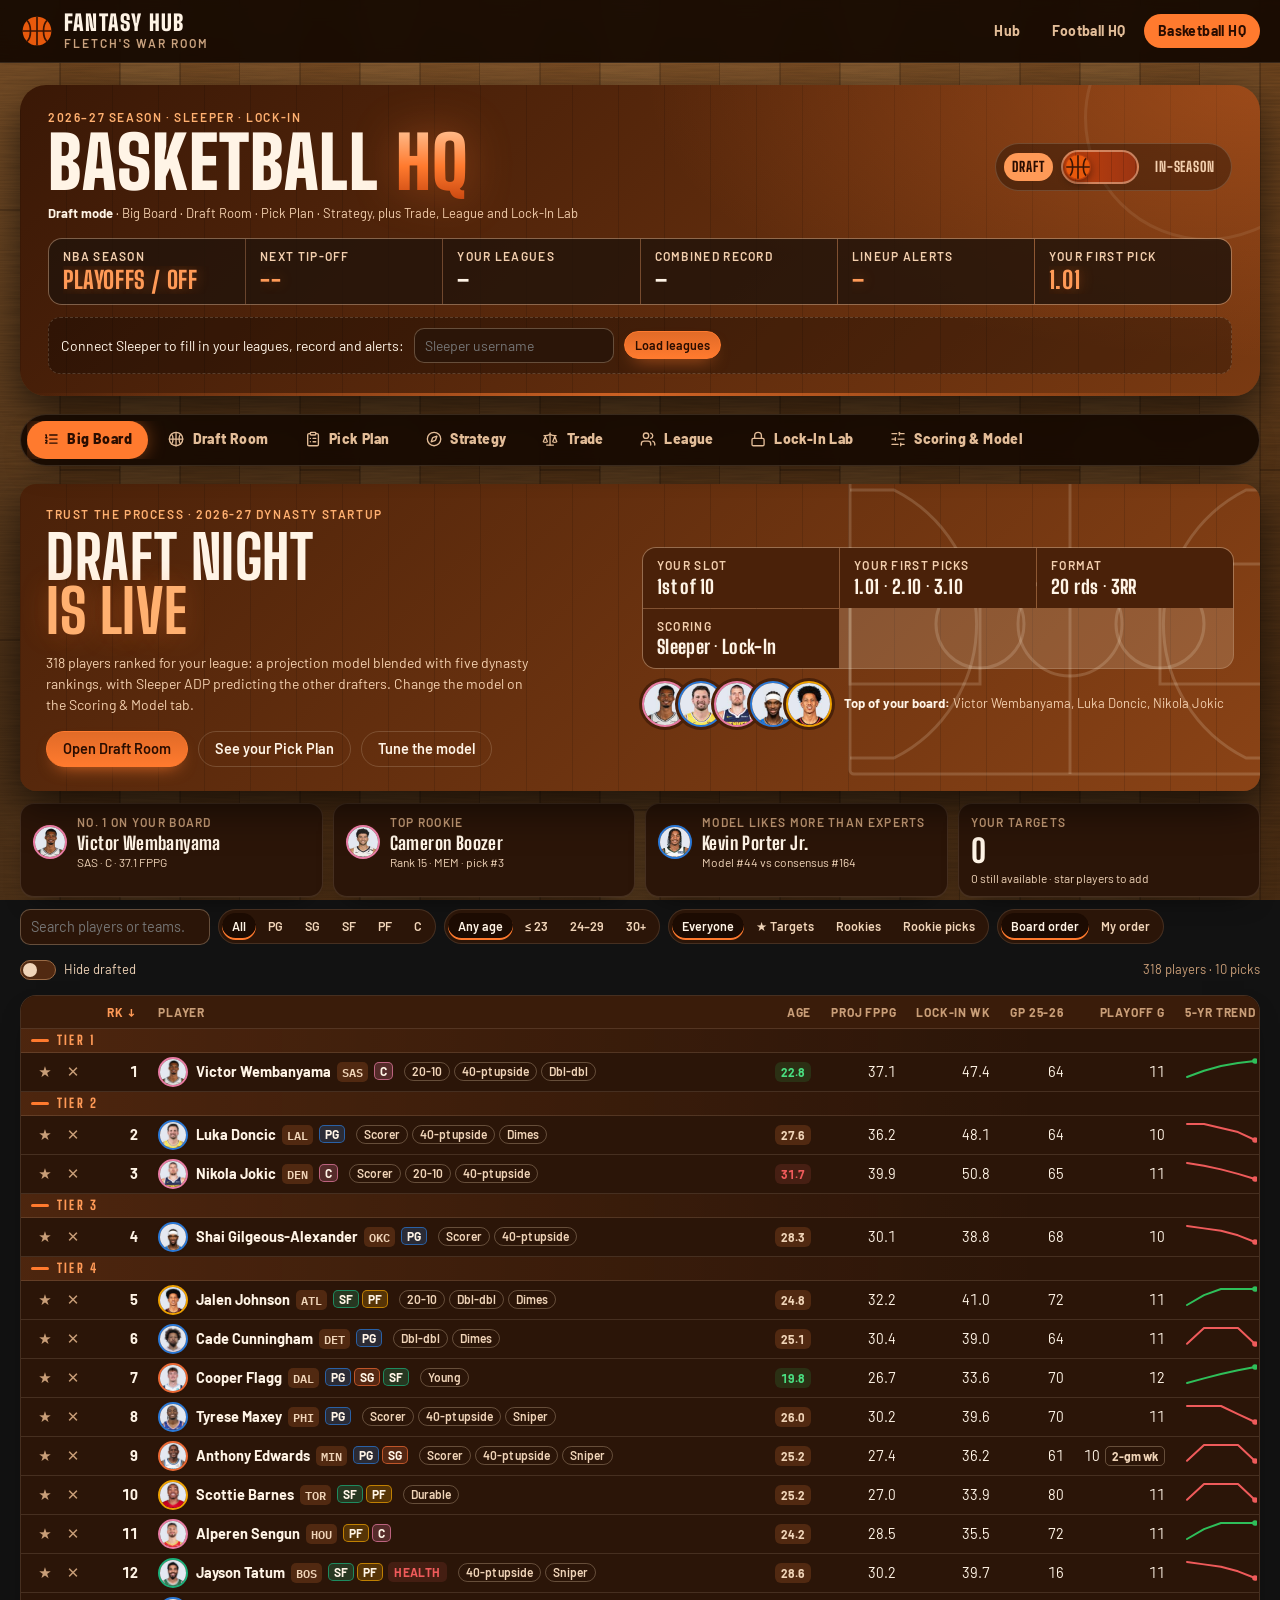
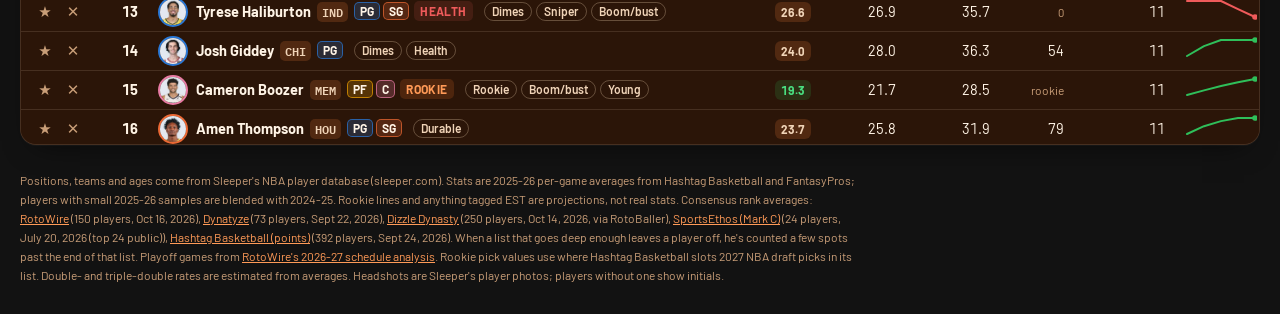
